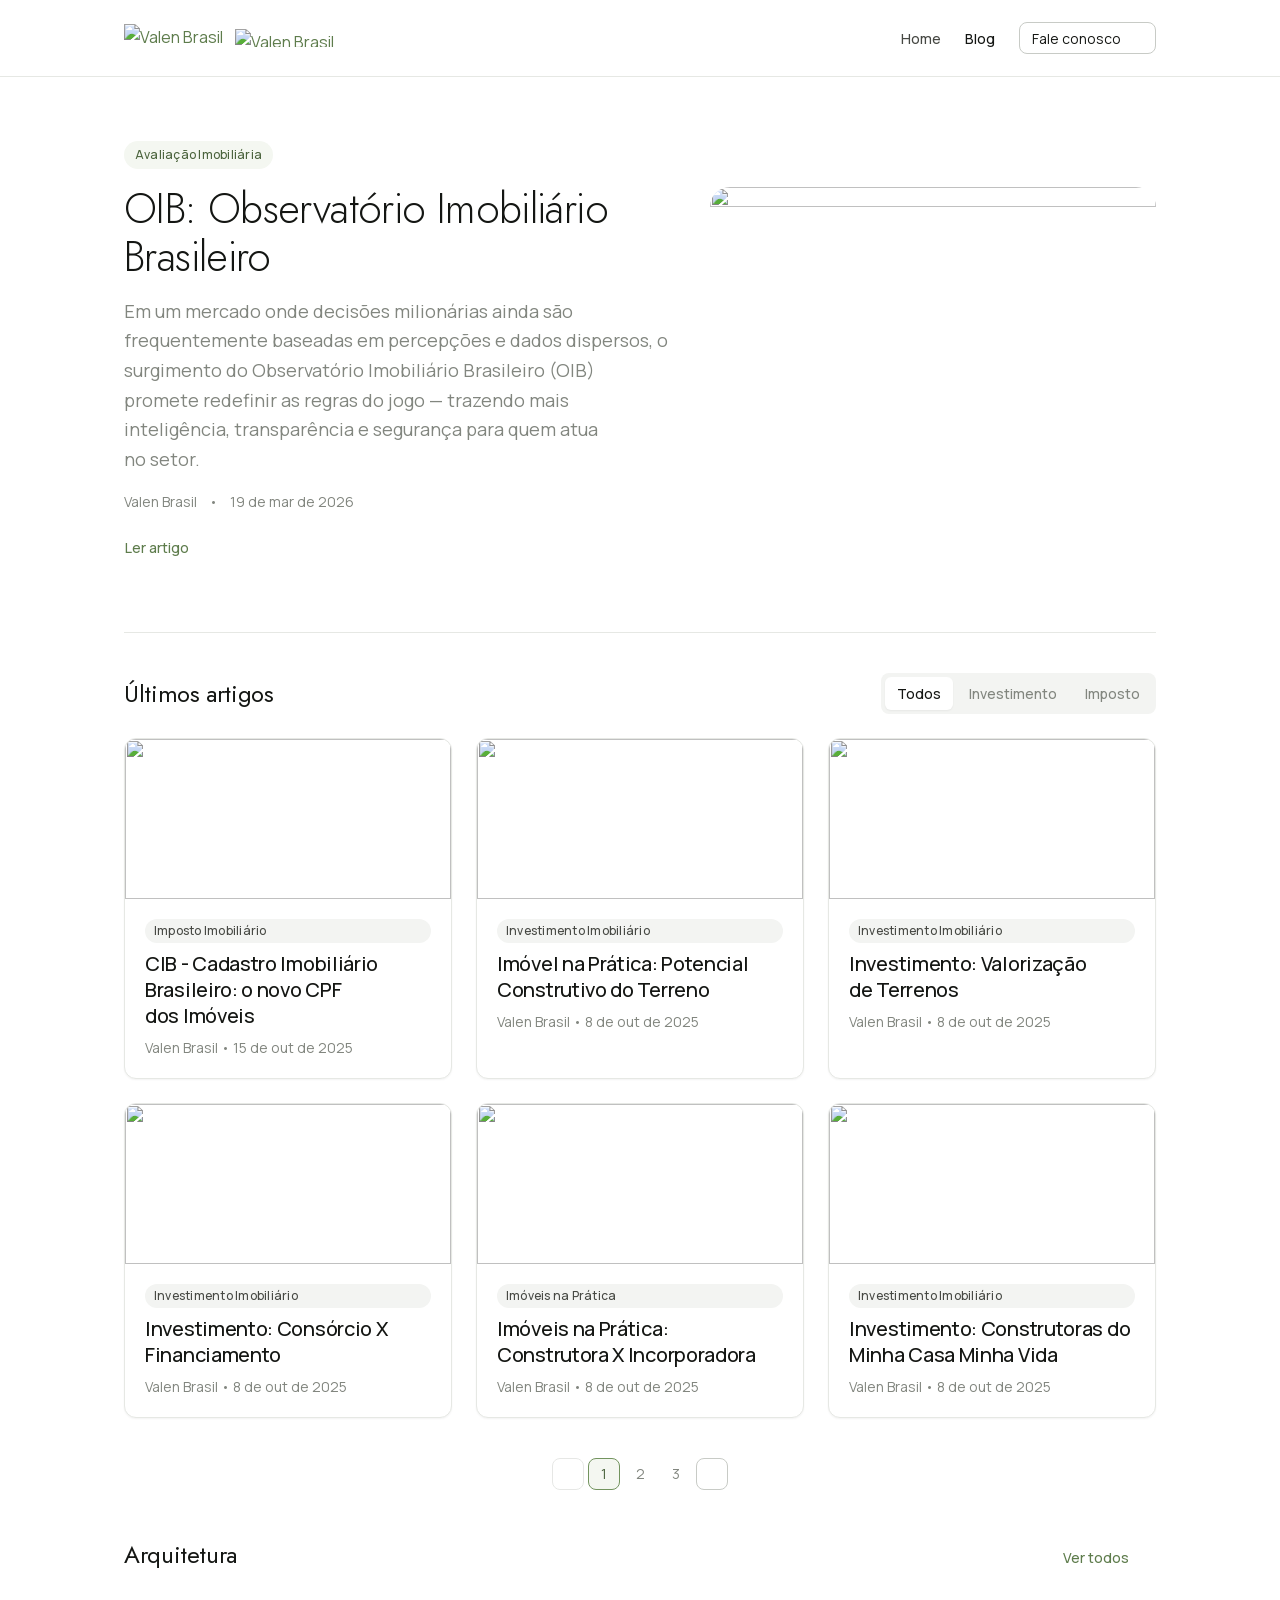
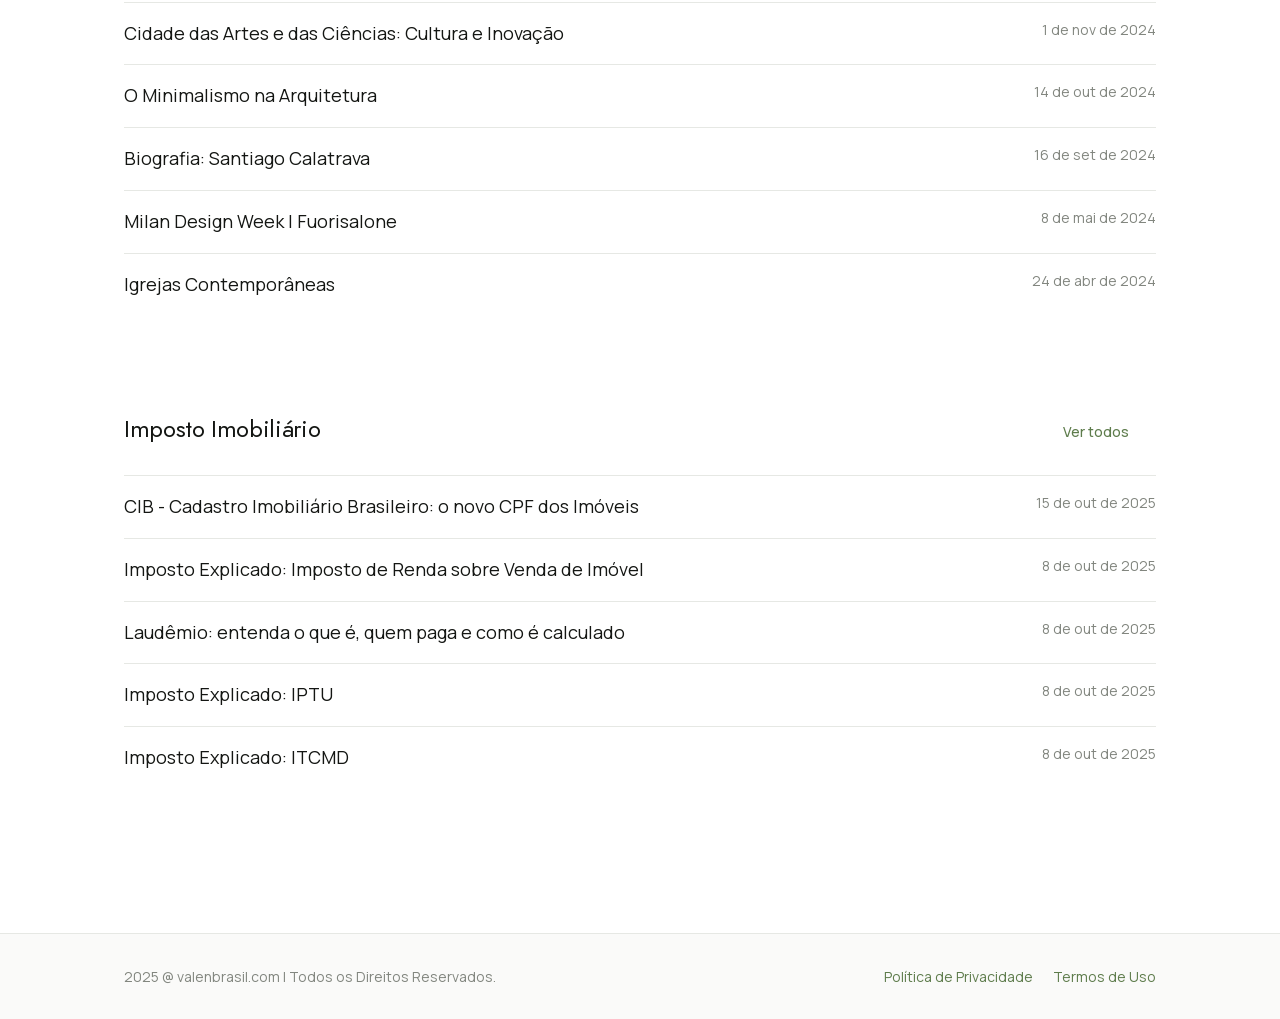
==== ui_kits/blog/index.html @ 7a5dd730 "Add Valen Brasil design system: tokens, components, UI kits, handoff docs Assembles the reverse-engi" ====
<!DOCTYPE html>
<html>
<head>
  <meta charset="utf-8">
  <title>Blog | Valen Brasil</title>
  <style>
    * { margin: 0; padding: 0; box-sizing: border-box; }
    body { background: #faf9f5; display: flex; align-items: center; justify-content: center; min-height: 100vh; font-family: -apple-system, BlinkMacSystemFont, sans-serif; }
    #__bundler_loading { position: fixed; bottom: 20px; right: 20px; font: 13px/1.4 -apple-system, BlinkMacSystemFont, sans-serif; color: #666; background: #fff; padding: 8px 14px; border-radius: 8px; box-shadow: 0 1px 4px rgba(0,0,0,0.12); z-index: 10000; }
    #__bundler_thumbnail { position: fixed; inset: 0; width: 100%; height: 100%; display: flex; align-items: center; justify-content: center; background: #faf9f5; z-index: 9999; }
    #__bundler_thumbnail svg { width: 100%; height: 100%; object-fit: contain; }
    #__bundler_placeholder { color: #999; font-size: 14px; }
  </style>
  <noscript>
    <style>#__bundler_loading { display: none; }</style>
    <div style="position:fixed;bottom:12px;left:12px;font:13px/1.4 -apple-system,BlinkMacSystemFont,sans-serif;color:#999;background:rgba(255,255,255,0.9);padding:6px 12px;border-radius:6px;box-shadow:0 1px 4px rgba(0,0,0,0.08);z-index:10000;">
      This page requires JavaScript to display.
    </div>
  </noscript>
</head>
<body>
  <div id="__bundler_placeholder">Loading Blog | Valen Brasil...</div>
  <div id="__bundler_loading">Unpacking...</div>

  <script>
    
document.addEventListener('DOMContentLoaded', async function() {
  const loading = document.getElementById('__bundler_loading');
  function setStatus(msg) { if (loading) loading.textContent = msg; }

  const FONT_MIME = /^(font[/]|application[/](x-)?font-|application[/]vnd\.ms-fontobject)/i;
  const MIME_TOKEN = /^[\w.+-]+[/][\w.+-]+$/;
  function toBase64(bytes) {
    let bin = '';
    for (let i = 0; i < bytes.length; i += 0x8000) {
      bin += String.fromCharCode.apply(null, bytes.subarray(i, i + 0x8000));
    }
    return btoa(bin);
  }

  // Error sink persists across replaceWith since it's on window, not the DOM.
  window.addEventListener('error', function(e) {
    // Failed resource loads (CSP-blocked links, scripts, images) fire plain
    // events at the element — warn only; real JS errors carry message/error.
    if (!e.message && !e.error && e.target && e.target !== window) {
      console.warn('[bundle] resource failed to load:',
        e.target.tagName, String(e.target.src || e.target.href || ''));
      return;
    }
    var p = document.body || document.documentElement;
    var d = document.getElementById('__bundler_err') || p.appendChild(document.createElement('div'));
    d.id = '__bundler_err';
    d.style.cssText = 'position:fixed;bottom:12px;left:12px;right:12px;font:12px/1.4 ui-monospace,monospace;background:#2a1215;color:#ff8a80;padding:10px 14px;border-radius:8px;border:1px solid #5c2b2e;z-index:99999;white-space:pre-wrap;max-height:40vh;overflow:auto';
    d.textContent = (d.textContent ? d.textContent + String.fromCharCode(10) : '') +
      '[bundle] ' + (e.message || e.type) +
      (e.filename ? ' (' + e.filename.slice(0, 60) + ':' + e.lineno + ')' : '');
  }, true);

  try {
    const manifestEl = document.querySelector('script[type="__bundler/manifest"]');
    const templateEl = document.querySelector('script[type="__bundler/template"]');
    if (!manifestEl || !templateEl) {
      setStatus('Error: missing bundle data');
      console.error('[bundler] Missing script tags — manifestEl:', !!manifestEl, 'templateEl:', !!templateEl);
      return;
    }

    const manifest = JSON.parse(manifestEl.textContent);
    let template = JSON.parse(templateEl.textContent);

    // Nested page bundles (iframe targets). Each ships ONCE, in the ROOT
    // document's manifest; frame srcs carry an about:blank#<uuid> marker
    // instead of a substitutable uuid. Every document mints the blobs for
    // its OWN frames — from local text at the root, or text obtained from
    // its DIRECT parent over the relay protocol below — so each frame
    // navigation stays same-origin with its initiator and a deduped page
    // loads at any depth on any host, including a file:// download's
    // opaque origins (where a blob minted by one document cannot be
    // navigated to by another).
    const pageOrderEl = document.querySelector('script[type="__bundler/page_order"]');
    const pageOrder = pageOrderEl ? JSON.parse(pageOrderEl.textContent) : [];
    const pageSet = new Set(pageOrder);
    const pageTexts = {};

    // ── Nested-page text protocol (parent-chain relay) ──
    // Page bundles ship once, in the ROOT document's manifest. Every
    // document mints the blobs for its OWN frames, obtaining page text
    // through a strict parent-chain relay: a document only ever SENDS to
    // its direct parent (which, for every document the publisher's own
    // runtime minted, is another publisher document) and only ACCEPTS
    // text from that direct parent; requests from below are honored only
    // for the document's own child frames, and the ROOT never sends
    // upward at all. That last rule is load-bearing: the artifact host's
    // frame-ancestors allows claude.ai (and friends) to frame an
    // artifact, so window.top can be a FOREIGN document — a top-addressed
    // protocol would hand page uuids to that ancestor and accept forged
    // "page text" from it, minting attacker HTML as an artifact-origin
    // blob document. The chain never touches the ancestor: requests stop
    // at the root, replies are origin-addressed per hop (never '*' when
    // an origin exists), and both directions are origin-gated (on https
    // a foreign sender's origin can never equal this document's; in
    // opaque contexts — file:// — everything serializes as 'null', where
    // an embedded EXTERNAL frame still fails the gate by carrying its
    // own real origin, and a sandboxed child of such a frame is excluded
    // by the own-child-frames check plus uuid unguessability). Shape is
    // deny-by-default: one request form, one reply form, no error
    // replies.
    // window.origin is the SERIALIZED SECURITY origin ('null' in opaque
    // contexts such as a sandboxed preview iframe) — location.origin is
    // computed from the URL and stays 'https://…' even when the document
    // is sandboxed, which would misgate every opaque chain.
    const OWN_TARGET = /^https?:[/][/]/.test(window.origin || '')
      ? window.origin
      : '*';
    function trustedOrigin(e) {
      if (e.origin === window.origin) return true; // https chains; opaque==opaque
      // file:// trees: Chrome serializes the file document's origin as
      // 'file://' while the blob: documents it mints serialize as 'null',
      // so the two legitimate shapes can never string-match — accept the
      // pair in both directions. https origins never serialize as either,
      // and sender identity (own child frame / direct parent) is checked
      // separately.
      return (
        (e.origin === 'null' &&
          (window.origin === 'file://' ||
            window.location.protocol === 'file:')) ||
        (/^file:/.test(e.origin) && window.origin === 'null')
      );
    }
    // Non-empty only in the root document (nested bundles ship an empty
    // island), so it doubles as the root marker: the root answers from
    // local text and treats a miss as authoritative — never relaying to
    // its (possibly foreign) parent.
    const isPageRoot = pageOrder.length > 0;
    const blobUrls = {};
    const resourceBlobs = {};
    const UUID_SHAPE = /^[0-9a-f]{8}-[0-9a-f]{4}-[0-9a-f]{4}-[0-9a-f]{4}-[0-9a-f]{12}$/;
    const pendingFrames = {}; // uuid -> [{el, frag}] awaiting text for own frames
    const pendingRelays = {}; // uuid -> [childWindow] awaiting text to pass down
    function mountPage(el, frag, text) {
      const pageBlob = new Blob([text], { type: 'text/html' });
      const u = URL.createObjectURL(pageBlob);
      resourceBlobs[u] = pageBlob;
      el.src = u + frag;
    }
    function deliverPage(uuid, text) {
      const frames = pendingFrames[uuid];
      delete pendingFrames[uuid];
      if (frames) for (const f of frames) mountPage(f.el, f.frag, text);
      const relays = pendingRelays[uuid];
      delete pendingRelays[uuid];
      if (relays) {
        for (const cw of relays) {
          try { cw.postMessage({ __bundler_page: uuid, __bundler_text: text }, OWN_TARGET); } catch (err) { /* gone */ }
        }
      }
    }
    function ownFrameWindows() {
      const out = [];
      for (const f of Array.from(document.querySelectorAll('iframe'))) {
        try { if (f.contentWindow) out.push(f.contentWindow); } catch (err) { /* detached */ }
      }
      return out;
    }
    window.addEventListener('message', function (e) {
      const d = e.data;
      if (!d || typeof d !== 'object' || !e.source) return;
      // Origin gate first; the structural checks below (own-child-frames
      // for requests, direct-parent + solicited-uuid for replies, the
      // root's never-relay rule) are what hold in fully opaque chains
      // where origin strings can't discriminate — a sandboxed root's
      // FOREIGN wrapper still fails all three even though both serialize
      // as real-vs-'null' rather than matching.
      if (!trustedOrigin(e)) return;
      if (typeof d.__bundler_need === 'string' && UUID_SHAPE.test(d.__bundler_need)) {
        // Requests are honored only for this document's own child frames.
        if (ownFrameWindows().indexOf(e.source) < 0) return;
        const uuid = d.__bundler_need;
        const text = pageTexts[uuid];
        if (typeof text === 'string') {
          try { e.source.postMessage({ __bundler_page: uuid, __bundler_text: text }, OWN_TARGET); } catch (err) { /* gone */ }
          return;
        }
        if (isPageRoot || window.parent === window) return; // authoritative miss
        const waiting = pendingRelays[uuid];
        if (waiting) {
          if (waiting.indexOf(e.source) < 0) waiting.push(e.source);
          return;
        }
        // Never-answered uuids would otherwise accumulate forever under a
        // request spray; past the cap (far above any real page count) new
        // relays are dropped rather than remembered.
        if (Object.keys(pendingRelays).length >= 128) return;
        pendingRelays[uuid] = [e.source];
        window.parent.postMessage({ __bundler_need: uuid }, OWN_TARGET);
      } else if (
        typeof d.__bundler_page === 'string' &&
        UUID_SHAPE.test(d.__bundler_page) &&
        typeof d.__bundler_text === 'string'
      ) {
        // The shape test is load-bearing beyond tidiness: the solicited
        // check below uses the in operator, which matches prototype keys
        // ('__proto__', 'constructor') — an unshaped key would reach
        // deliverPage and throw, painting the error banner.
        // Text is accepted only from the direct parent — the document
        // that minted this one.
        if (e.source !== window.parent || window.parent === window) return;
        if (!(d.__bundler_page in pendingFrames) && !(d.__bundler_page in pendingRelays)) return;
        deliverPage(d.__bundler_page, d.__bundler_text);
      }
    });

    const uuids = Object.keys(manifest);
    setStatus('Unpacking ' + uuids.length + ' assets...');

    await Promise.all(uuids.map(async (uuid) => {
      const entry = manifest[uuid];
      try {
        const binaryStr = atob(entry.data);
        const bytes = new Uint8Array(binaryStr.length);
        for (let i = 0; i < binaryStr.length; i++) bytes[i] = binaryStr.charCodeAt(i);

        let finalBytes = bytes;
        if (entry.compressed) {
          if (typeof DecompressionStream !== 'undefined') {
            const ds = new DecompressionStream('gzip');
            const writer = ds.writable.getWriter();
            const reader = ds.readable.getReader();
            writer.write(bytes);
            writer.close();
            const chunks = [];
            let totalLen = 0;
            while (true) {
              const { done, value } = await reader.read();
              if (done) break;
              chunks.push(value);
              totalLen += value.length;
            }
            finalBytes = new Uint8Array(totalLen);
            let offset = 0;
            for (const chunk of chunks) { finalBytes.set(chunk, offset); offset += chunk.length; }
          } else {
            console.warn('DecompressionStream not available, asset ' + uuid + ' may not render');
          }
        }

        if (pageSet.has(uuid)) {
          pageTexts[uuid] = new TextDecoder().decode(finalBytes);
          return;
        }
        if (FONT_MIME.test(entry.mime) && MIME_TOKEN.test(entry.mime)) {
          // Strict artifact hosts allow font-src data: but not blob:.
          blobUrls[uuid] = 'data:' + entry.mime + ';base64,' +
            (entry.compressed ? toBase64(finalBytes) : entry.data);
        } else {
          const blob = new Blob([finalBytes], { type: entry.mime });
          blobUrls[uuid] = URL.createObjectURL(blob);
          resourceBlobs[blobUrls[uuid]] = blob;
        }
      } catch (err) {
        console.error('Failed to decode asset ' + uuid + ':', err);
        const blob = new Blob([], { type: entry.mime });
        blobUrls[uuid] = URL.createObjectURL(blob);
        resourceBlobs[blobUrls[uuid]] = blob;
      }
    }));

    const extResEl = document.querySelector('script[type="__bundler/ext_resources"]');
    const extResources = extResEl ? JSON.parse(extResEl.textContent) : [];
    const resourceMap = {};
    for (const entry of extResources) {
      if (blobUrls[entry.uuid]) resourceMap[entry.id] = blobUrls[entry.uuid];
    }

    // Artifact-host CSP (connect-src 'self') refuses fetch() of blob: URLs —
    // consumers read these Blobs directly. Survives the swap like the error sink.
    window.__resourceBlobs = resourceBlobs;

    setStatus('Rendering...');
    // Page uuids have no blob here — they ride inside about:blank#<uuid>
    // frame markers the pass below resolves after the swap.
    for (const uuid of uuids) {
      if (pageSet.has(uuid)) continue;
      template = template.split(uuid).join(blobUrls[uuid]);
    }

    // Strip integrity + crossorigin — blob URLs from a file:// document inherit
    // a null origin, so crossorigin forces a CORS fetch that SRI then rejects.
    // The manifest bytes are ours; SRI protects against CDN compromise, not this.
    template = template.replace(/\s+integrity="[^"]*"/gi, '').replace(/\s+crossorigin="[^"]*"/gi, '');

    const resourceScript = '<script>window.__resources = ' +
      JSON.stringify(resourceMap).replace(/<\//g, '<\\/') +
      ';</' + 'script>';
    // Inject after <head> so the DOCTYPE stays first; prepending the script
    // would push the parser into quirks mode. DOMParser always emits a <head>
    // (synthesizing one if the source HTML omitted it) but may carry
    // attributes through, so match the full opening tag. slice() rather than
    // replace() keeps us clear of $-pattern substitution in resourceScript.
    const headOpen = template.match(/<head[^>]*>/i);
    if (headOpen) {
      const i = headOpen.index + headOpen[0].length;
      template = template.slice(0, i) + resourceScript + template.slice(i);
    }

    // Parse the template and swap the root element. Scripts inserted via
    // DOMParser/replaceWith are inert per spec — re-create each with
    // createElement so they execute, awaiting onload for src scripts to
    // preserve ordering (React before ReactDOM before Babel before text/babel).
    const doc = new DOMParser().parseFromString(template, 'text/html');
    document.documentElement.replaceWith(doc.documentElement);

    // Resolve page-frame markers: mint this document's own blob for each
    // framed page — from local text when this is the root, otherwise by
    // asking the direct parent over the relay protocol above. An
    // unanswered request leaves the frame on about:blank, the same
    // degraded state as a refused embed.
    {
      const MARKER = /^about:blank#([0-9a-f]{8}-[0-9a-f]{4}-[0-9a-f]{4}-[0-9a-f]{4}-[0-9a-f]{12})(#.*)?$/;
      const needed = [];
      for (const el of Array.from(document.querySelectorAll('iframe'))) {
        const m = MARKER.exec(el.getAttribute('src') || '');
        if (!m) continue;
        const text = pageTexts[m[1]];
        if (typeof text === 'string') {
          mountPage(el, m[2] || '', text);
        } else if (window.parent !== window && !isPageRoot) {
          const had = pendingFrames[m[1]];
          (pendingFrames[m[1]] = had || []).push({ el: el, frag: m[2] || '' });
          if (!had) needed.push(m[1]);
        }
      }
      for (const uuid of needed) {
        window.parent.postMessage({ __bundler_need: uuid }, OWN_TARGET);
      }
    }

    const dead = Array.from(document.scripts);
    for (const old of dead) {
      const s = document.createElement('script');
      for (const a of old.attributes) s.setAttribute(a.name, a.value);
      s.textContent = old.textContent;
      // text/babel scripts with a src: read and inline. transformScriptTags
      // does XHR against the src, but blob:null/ from a file:// origin is
      // silently dropped. Inlining makes it a plain inline babel script,
      // which transformScriptTags handles unconditionally.
      if ((s.type === 'text/babel' || s.type === 'text/jsx') && s.src) {
        const pre = resourceBlobs[s.src.split('#')[0]];
        s.textContent = pre ? await pre.text() : await (await fetch(s.src)).text();
        s.removeAttribute('src');
      }
      const p = s.src ? new Promise(function(r) { s.onload = s.onerror = r; }) : null;
      old.replaceWith(s);
      if (p) await p;
    }
    // Babel standalone auto-transforms type=text/babel on DOMContentLoaded,
    // which fired before we swapped the document. Trigger manually if present.
    if (window.Babel && typeof window.Babel.transformScriptTags === 'function') {
      window.Babel.transformScriptTags();
    }
  } catch (err) {
    setStatus('Error unpacking: ' + err.message);
    console.error('Bundle unpack error:', err);
  }
});

  </script>

  <script type="__bundler/manifest">
{"529ba300-f520-4f26-a82c-a3a40b94391f":{"mime":"text/javascript","compressed":true,"data":"H4sIAAAAAAAAE+y9eXvbRpYv/L8/RcW3Y5I2BcXO9CxSKxlFlrs18XYlOZm+bl+pSBRJRCDARoGS2Ym/+33OUisKlOw4PT3vO36e7ohAodZTp06d5Xd2Hz68Jx6Kfy+Lqaq0EqdKTlt40sAfWa6uVVmvlqpqs5/[base64]/gLfR5VlQqH4hvTV1D/n4k9lydVIyqNL3ASulFJpe5+JZ/DN8OuIrBO6+HUBv3WxwI/uOXX4RW5cwW4wIZLqI4ED9/GI32730YwoSMhTcBtpM/i8FaK6Hbppi2g/1794S4lg1RwQ+q0VD6QAwe/2v2dfaY3u/[base64]/er0/PB5/2cwx7KMv3p2evjH7c3NGjlPtXd2fnpydH7x4tXT4/6PaSkvlnWuOv09ffXs5Pnx6ZYeNzUsVpP48oeTp7d8eQ0rGn959Orl+fF/bhnstK5a9b4z1mevTn88PH16cXr8bMtE1c2NbPKLRs06c/Xm7DWwii0TtdYrYDK9Xz4/OdvSb/P5RVnoTu9fHL941f/pUi3r+Ivnh//nz/1flPJvm/iLV8+enR2dHh+/7P+sns30tFGqct++OPzzd8cXJ+fHp4fnr04vzv784rtXz93HRasa2daNKf7s8M1/JkoP/v3fTckBFLWcZa7aE37xrBou5Wai8PekVMRlhShmInyBfLFal8jPDJsNCnzh8WJTjRCNatdNhV/u46MP9/A/0G/3fVs34qBn2A8ehA29TRZ7B/0Ky6Wm5d3+PTu+ziiwFwH774wjKBwMKBooPt2Fc1uIh+J7pVZatI2cXtHZp8R03TSqgkNRr2Q7Xagmw7K7Pnc/okJPbRk4L7A5rhoq//eialVTydI+gJGJn6mGermqK1W1H/jtLv6XW9/D/kJ39+/a3wl0ZKDhdJgV83UjkaT0eroQUotFfSPKupoLWYn1Kpetogr1ol6XuaD9mItZ3cASFK2olMrhEOof/HfQ4BG2ZkffNrLSBbQcjSD++HDa/u+1Wiv7ZTDwMU3lrnjDJ1KjVk2dr6dKTNRCXhd1A8O/xDGr/A0OSF+CUFOquZxuQNJQGVGUxo4W1fw5vtoTM1lqRU3kRX4GNaxLRW+pKi7zUfNf31SGVKjsefwSRDb8wiy9uFnUZgXqm0rIauNeQlnZCtnwSnFV5UZMFBz4IAW0zXraqrx/jV5hu78pbdomn6rJes7tPmvkEtf2g+GF/PHx+7aRZ62cXpkiZmNaLqhVXGqo4U+z583O760RSxsewDuePkr3M+u2KA5cf8LWXft36wH1ASYL6BlLiWK5IpmI9mhRAW9WuZhsAopqFIj1QFT3tvV+rsxqU+1mSm/5Bgsf5rmq8vUyGK8bKiyc5koHAxzBYZ4DD1EwZtHWKzHDMd8s4FIBL2hkQOtEp9eyLGBP5fe4UmDx6ZkbeXNLzT466JlkO7nQp6cKdn2rSGZWbkLNDO7olZoWs2IaTf29e95A4ZU4uOMs7/ujgS+TfYcXwxGcgIOBI4fw5PKp1R1Qu2Lnc/4zG1VVcAKfTeuVOnx9AqsOfA4X9vj9SjUFTk0pjhoF83l8DUv5J1nlpRKHr0+yoJojOV0ovh7YqoIS5/Y4OG/kFKjBb/FlLa4q4HuT9VyPxWRtTp2VamZ1s5QVXEGVbotqHg6AePWfCqDecBD4Wot1pVv460Je10UOd+dnsizhFiRmSrbrBi/Az4qJami2dbuezTJxUrVAMnjmUFNED2JaN0os1XKiGryaLeG3krooNyIHYhGazhHoK9ZYaL1WGpp5evyDmKyLMtdZOAykstTMnOMBc7Mopgvq5FCPTAOKqVrc1M1VFnDgM7zwnTBn15bvp0WWvZ7n48433km/1/ei+xWePXvdR/bk8DoX9TzrPVDSL/ZvqakrdKQe+7tvshFTWZpruNKw+O2izjW8keI7OVGlWJXreVFl+AV9dlKJ16evnoohyFGVWMnplZwrLW6KdlGvWyGnU6WxUiIrcwrrEV/x24XawJkvSjVrQXCzD4pKt0rmuOKWV9/IphriXmnj49GxIxDqhkAkFyVuF9nM17BndVaqat4uxvAEqAXUD4dNIzdDLPmNeCy+pY92xGOxJ74ajcXFldqIA/F4n/76A76nH48e+UxQYK1vsdSOePzObxifvtu3ZS1PFGLVFFX7o2yqopoPBzC+wVjQCKmfo+hcvUf/s1OimqZuPm5Ontx9Up54s/IkmpYnbl6e8MQ84Z+9U/MkPTdP7jI5ONK7zI4/PUEVJSgoowqMrMiaqelCVnNUMIEyqqznxXQsNvVaLFGHeSOrFsgZVFHmO7pfoIBal+rHol3gkflUXWc3NzfZTxro+kaVZRYszlZB8iO4xL5XnxFe7igGDUfBuU5f4/15MAqJZylbOOAHX+qBWymmGPgPaGamsh2+xTrejQJ5RemyqNqdvNBwCuxU6j2o1ypFauMdwxR2tZypHVBJVfOdaa2aaSyyQEswv8+oQ9z0Uq48bWXRqqXfeRY7zrBaems7N8LT50g2arYu98TpS+/WkSu4IWpRV0QKq0bNivemN2FPsnWlF8WsHQ6Y0vbEQDzieaNGflTI/CropCyh/roatAL1qatGyRx5aCZXq3IzYg013n2mEsoULTcMvLpR8kqLk+N/2xOLtl3pvd3dedEu1pNsWi93Z6xi38XZ3aVzeffx1//8+CtXx12XpKp36CYK/d4p6/mchRP494wnHfR5bQ0XKup/BkfJkPfDW9x078Zmf4yjuRtFNxdY57zIYSLPWtkquqE+q5s31bJeV63K7XWNL1zxAfGyrlfD1XpSFtMTkIuqqRrj6aaal57U7e/DC3u7RAVQ+HHmvfQ3m726vqQ9G1Ty4IEY+g8y0K+UcoNlf/klKJxV2C0Qm+mcLqV2+wyauiGy+h7PorDdR+J+dl888gYY7Ok7TuVb18K77u7pyPJ06Nw/[base64]/QSfwVBz+hLAuEZdgn1JFRMeUqTo4WaXmlxs1AtqPzqBtcSuSEOUxetr90ptF1jq2VZyUYujZoF5vhDtLlQbVSYHzfKnrBwEXL1MBf/eVLXpZLVB3HerBUQOLc4ptuEqKGnN4VWXheausXrsX0yK5wiaJeVZi+onj1PLxB2tKOCtfc/IT6M78Vz96xupkq7lcjYosnarwp5uyiq6/pK5TDFFVB/ofmKCARoqpqqppVF1W5oS90olI8fPqzq9uFDoEkpnr56QbpISQyZPzU1/BnkF7mxc4s7FtcRGwbxBpql+nW9BLpXK7C4gSKhZdWf7Y9Z8YHmfbGQmgQnUOqsW3GpUdCADXgjiQPgHsnjjuGc3BRliWVoNsQlTZLdFESll5ZFYHkqa+q5tH36sShL/gCty+7N04IVp5dxLz6WSmmaaCUbRdfTDsl/awjpA44d7+JHOAlCzlrVhBuHiKS7cb4lceiDx2MEnBZWGytLuII7qmUWRd03OoykCpQoX1XIIpBcrTK4ZwuM7UhS56noP3wHM1f9YNS7Z07VqpS4a8rSDBAJLBOH5Y3caBSXkG7rxicyUFCskRKpuE/3vE4taHjCs0FqUSzhu0mpuoSpGkWnl5ivZSOrVvHCB3UgLcJGXi5VDg4M5cas5VjwFUE85HswLFTYAyIEXkMcGF27cbcyn4FZqMscFIvrTj9/E9Il49kHpNBStQpnWbxU79tofv970jqTGY5qK7H7w/902m+85rYQ/5kCPxih1xOt2oj6kU3imaHeF7rV9lpwAXeUoprTChXaVGaGz5+yvR3qX6oGr7cgMbRqvgnENHktixK1gG2NR4CpjwWjAlQ7qKUryPC2BprOxPmrp6/2QKNaayWCLoHYZS865hLzUOTrhiheYYf+vmS9kk1byNKjan7Cp1lbw47GfuUkCf5dqP7lb0DqZ8wit5G5Px2fTuWGGQ/8+5w1mLF0fiBe4Rpk9Nu+VstVu6FX7k5HbfIHs0apv6mhV3C0H4vE36GzEAryC1WuQHMNwjDMG04+kT1S5cy/qfjisZ0mK30MgfY1Xl/B9WTMC9mYSUF+jmXg4gj/3XfP+SO8tOFfqAs4CZpH6YmIQDRqpscoBcO5wrMmRV7MZooMqzRJJfQgu+cagg/FgT+RTutQwPIWf1N8oZnJddmaUaBMhY5xSpairhQ4ZejYRGc0XZ6FzrZsKjqwVf7yS/KGYdXNdmo9vUGhQ0ustaXa1d3GH2PpwMoD9CmX+khpwJm1P5ck8LnlgNt7aHX6vkQOHW3WldCbarpo6qpe63Iz5g6yBh7aVWANW6OyaqIE+x6Itp7jdTATOKFTWZnjBS479YoUXFSbZYt0ceEZUu/VdN2aW49hd9BL00lUDEyp7Xv2zgFnce4PnFwJPSZpT7rcr21sLw0TxfcQYe45q7oA9lxRhdCX2RrNZUM4D4MZGmXipFOPVRSsV3hmWppz29tqulHBCt0JOcoIDmmwuODCapzRiXJ7nuqbNfWSNtxDe/qjTsSOHpbMGyCSVKOmqrhWr5E9wVafqFndBL4w0TVrjLcmJEH0zgx6DK8MS7O3NtDtTJQhH+BY7FUJnfVWKzyGf3GH523nce0NsuWNxP+Ml0x1l1Pc+Bm40/wjznJt6NI/x31dQqxpgAMlzesslftOCOlT2HeDYzexYLa+SPsdd8sEjsTRa/SfcGd8u2jqG1z8Y9Ty2aN9mGXZaE+08ooUG3wW1TOenGvZFGSObmujfwJlFGnYnIoWBUhiatvryZww0TlvskjCYbflPmEmkk/Co+Uz6Wo+WVPD3fh8Wppfr6PxtYy/Uj/zSdqZhx+5PZncWDMJJ8WdNmjPDvXUFcEmjbdliiA9TQrTpEeFHT1ISIhP1apRoPfOQcTX5mCAv62zOt4AQdeOkm4xNQ4b8EsRk9dFNeWpB1ESqZjc2eFWx00ArSxB1hw0Cld3XrNf/bK+preivoYwC2LlVB/4GTaVmFhRG3xIWAV/o5yKfa7aFkM0YBtI2OjoZjnQLAI5Jz4n6qPlx84ADvrAciVPQ/t2YH8Mxp4JYCmvlNBweMPmATUxnMogME6bAuUSjUTHF1TRqL+ulUZpl40AAZmSch7qWjUoCoE/DASNlGB+ywbvxlYf7OsT3oYX/jHYdCjigs5rDGYBBgmWPyvv0BjEUCtFfbmzYe/rJ1//8ygbvCNGuX/Pm0pYC0NSRV2xbTKgaBIzyXRRVLPaHQN88aJaXrNhZJjYLWPhV+JMR3PV7iW97MxFcjj4UuOZAtvWLTw6kpSyqMR/yGt5hmsXEnkmvtQD6u/br97xH4/fOWuLcFp6G3bjOxjwf0f7waRZH4lZhXfxoorI0Q0BLWvBu2wh9aubyk4U1THyR923IFx2HLX2lh6/u9XFwa7J0/VyuYGJDq9Z+NitlzhI8byADx3V1bWqClVNA+9dEKLM/VEvZFnWN0L9dS3Lot2IKRiLcA710Ru7ub1uvl436r//[base64]//[base64]/WzzD9oUdSUZZH7Mx2DvSRXom22XiiAjg/0LDMp/yVk2K6XgjQ+Slo6cRQJTzgnDNJvyjR267zkjyZ4U2U3MbXK4HKx8lGzGqQBwoKuXJbAi+x6BQ4xqIDuM3KdqBNfQu5WqkK5HqoVq/BxUflvl6g4RhhWlrnTDyUoBAG4WAsrtTGBlHBFVu2bVNM1qAEODo7s449Y08kGAvVTrMRcjK8YFOtbVPgRcvUho6IYLtCt0/zPe18n6OOw3HfoCYV2EHGNZkKgc8taw0+9ssl71DtaUhJt4fMz1UHeoRLovhLa/ayc+gzY5423q2X8Xa9zMR34Jhdbcz8YssgLUlTHXGmV7NLNLO7jfa6KZZ4NLy7NPpp/[base64]/iyQ43QS9wBoJWjLhRMukU1H7NcD6OYwCqTHxierXM0caJTp6lVfIc9jqnXbYYx1NQoo1ubKFABURV4JF+Ket2u1q2pzxh2b8jTDY+EIRHk2B1Fr+HQfooqP9rTbPwgnYmzX/E64H5ZGE0a1gk9hNJ7yEmEbBvDPopqtW55YojXQBOWG1a8l6VWemx843BAPBLaEW4InmGAwC/cJp4q3daNHxJ5g5MFn7nJNAwzXslf5WXtnROOp+3HsQZIC9+rzbYjwr8i9519/ulErqSDc9omZLyBGIqCFLIVnAh107IQIr7UGepHSDVJy7Jc6xZNH7i78sQWMv9Zmw0E8wqum5F45KsQzLHZexQTfYJIOmxrNDmzzVzTlmqbeg1q7EVdtxTBukQ70OiWQ3iu2h8bWGRUqQzrdauac7xnFVVl/rzBEoF5njynnZfxgbCf+t7HXuS597Tj3hh84d13UEHCXeVmbLdiJ2f3wspgLH0Z6cWviAIPxLf+2MC9eQgOw0HJR+L+6L7Y8wvuG9kNQpZBUgPbHcn8RP+NghAFwKvYhdhG3033WVMvKTYuXocj0i/gOuCtNrx0tYkxD/ibge3Ry7pV5qCE3Wj6YcKlDDOcq0o1yLMh1oA0r3BM9XZ3OPKipDo9j76AZQjGYGxK4iC2AO3uij/hkVLX7VigqqUCrWXdiJ9gqxUVBrnS8EOq6eAr+OyArwP4GWCu4IWgWkOQ4SDBEk7JeJkTH1DvV+SSwOdmsWWYI/YON07ScPSXG+dMzmcn48vMOJQXFarW5uT2Z2yB40nbis+QoozW3widiUo2QEwsXX3wtb4pUPD3F1jgqZQCktmLmdzgmUGRsQzQ+9aDrul++Zpwa5Lf+RAyiS8Nfkzq2xi+pvv5GWLXvADommQFPqZL4msD6LL1W4vq0l/Bc0B04Uq2LWUHkcRfsux3v6MP/G3gdcgHxnFdMWEoRhvqqCLoasTHjNsBbJDsqK40iNID7+ALV9BB+cQNGxSfO7dsPsgugj68NmhA6T7E4D57yXb8E5OUkjiv5LE0FoNnhP5zSuA/qXYsDE88TjxF+ahL7WsPfoD+wfq7j77o8Neg77agP38f7vVMZh9Tz2jjw/nzAgCD0kO0uEH+EMNewYABQChQzEary8svN2Utc3EQls8u+EX3C3BF6xaHp8H0xcqQu80CVDPkpkejsHGrF3kfL0Li4HJrkFyPW7S2M1mWIBSu54vUMZJC52HVmWc9co6SziYdlnBQJMdnx6c/HD+Frfr6zCq3r9RmDzU+Y2525v+8uAAkuOgJQuDRM2OYxpBSgJKQJTT8vdqwyepsgXc5792pmoXvOOLpcFKvWX4+VTPteXamC1jHv1AmXkj9A8gcoNYnxJ/UfSOcIxuGCOH64Ic9GwQ3Dxgd26ntfM9V69XwVJHpuG6iaqCcR7PQNtf04AHXaVwaeVZCwksp7zzDZIJiqH2wSCFDCcya6an6Xm0+daqu1OZzTBVW8182VXCJvGWq6MX3agOj4Nb/iF0y9snEDcnEYyLhHhqHTgrNTJm7fw7G/kX/fgrH3V/ON5WZfywyf6n3xOWV2lxaj37UWWTivNmwdwdDMhg/nUZpMOeiuFxU4tLO1iXj2dCkQtwma35BN+ZVhG64cM5hFXQhh2sXe6xPF0WZO5UGxdLzhQcUWtAR1OM6ayxWRN0eGmMS3uF+0lndzHfLorra5enZwXUaDcKV6qUTnrPk8kVUGIRfpp0hmEaQzp3nA/o9JFswDiMWsmxSOoZr/BFSFHqqZr+eQk/V7KMpNOLqvRQalbuNQhs1+x8K/UgKPVWzT6dQOLRupdBTNfsECoV6Tmb2AD+SVVW336nDdVujGwmo7racQ3xP8o43/+ILZ0QHUCczjrwPHpjvSKDZWpp87V+CHgNOheDD+KiLI/t7hc7+1tgHItxZaZHnbdDcu3CT8bZx4vj9L/V9vPPJomLatiYtfMm6jzPSm5JHjvODsQ7sjQI/v5y8UtnpfSl/[base64]/VWbdgRGQy7h/op5cGDWGmBWqzIWcA5G220CSsVlXeTFDz2ZgznOCh6CRMuxayjf44Qe8oHYeIu/rPL1Sm/[base64]/L07riRQTeO3pVgk0QrQFX8dQ3srMgBQWi2IZ4pO/uDKzLbcC+BWT52jX3HRnU/vBdpaqJwrWsSkFRQN9S8h/9vakJdw5UTb1HZ0DhhAke+xzFErvVTNa2bPLKJNkqvAO4dDNkzw/xtUJzyuAAoLWqC3LP7s+O/x+4WjMkJizUryc/JAT1hpGBxrXDjrCiEgS2ixhVRvSeCEODGT2GkcOi4LYi7j2JUcUA3i9r6LWbR6nJ8F+/C3Pil/ajk1Qu5EjXFMxsUPOM/hie1q4l8RyDEEEzcXuIFoarroqkrwnbjD8y8XVC/UcXCxn90mmcvhmoe0LhmZzryCSVcSnDphChv8qeFj12f2sRMV3W1o9BZA30ThsQJjavUmN0OSNp2NRXVtFznCiIQm40/ImgUQhdb9tsfMR8k3EzCZoVjyatqXtVwFBZtZs7stKgcztEYLwoE5DrwvdpDydiDVsZ5tiPtvLppitZJ0+45Xkcc/rJwsGR4vgCTZbYI5ADQmrjsbsfebVhjMUBJ9zOPJXrBg4GGwrGc39SGCDULMpSp46b2zkE+LZ1viMn8oDzaQIfzJEly5KJqyNZ/o8QC3DALPmB5QMTo7zxnOPd/n1nDpty8+SheQRS8f0GIwuOZhums2d9eKm3nZB0al+mGKDFSLskRWNQTSM3hyB6u8+JaVc5K/DBwD/bF8LyeanqwI1dFtmiX5f8iKvHOniicIBCM+Ag2mke80jeq8o9bmBM0s9DZo1UDtx/0ccWthd7wU4vbbD5xCml6RnCgzlrAvuWdZ7h7Ow9pJweI1QgPTajynVBMVtTGmu/QuXMmDryriXczieNt7npLT91REh3y9Mt+h/xWe/yFnII2aMv+SXOMfkiuaAeDjmc41AAc+Apf8S1litgLC5ma7Gq4t/zktkqwGBPSkv3FPRkKyInEVfREgu1BpEQCgRkAxhsZsgRuGGpJxB009ebrEag+vghtQXFEki0bKhiwZ2/Ny3d2Otyj3jsrgmfyVjNizZLc/8B9FwIBOfbdRJUDPgzeFkCCn6kGoPXqyjnbAteo1A34apRlTeFg/tQZaHhU0nDLzxG/NgFpK3bEE3+TReUPDsRjNxXYSmbKwCzwn+xmIRTAyyXq+cavxfYLgzFMyEf0iWPtNuKsEAfiq31RiD9Ew9oXRYil62p/W4Q4uoV4JByOrt0mITH1HiTxIeHa2cYP0rNG8S2ORk6Vrstrhz1CN/PQV8JEr2dc6LV/XbIBjfaNNcV7z/Z7N1a6Tmq8Q//+5r9tq/gV32HDdF2igNX98gtw8VgHGXry9bseiW9vdzYavKkwVH0g9tiYH0wBMOJgoB9nF0vycKg3GpX4SGvG3ax9vuBxy028V1trbuddh9eyrtRhlTNkGBx5dZkfG/mwUjffu7mDVavUjdMQBF1z32XUS/p4LLwX2Gfv9wX1P3hitAreM9YweI98AdC4HNiedYCTjkrk1VtFOg514l/SaJ4BbgEOP4BR+RQhD1reIuPBazOBVirvk/KA5KxSxcsS5T9L7OwY7+I+K978tgn5AlQJht9ap2MZ6mIJBQHU3GA7Ujmi3ZoeIFZvGD7YEU1fNcUcIAv43IPTclqvipRcylGZP38Yi0jyv7uMS7KW+dzKWU6sVY42KaULiFmEh831I9wAwROZtD/2ZeZaYnlN+bRNNZLUlajTXwOMaajYk5PAXVrZzBWjVNngFaccNEIHOK7ynGqvqXoiJ+QUSu4IrDekVEte0ADc1022o64kr8KNSUuI02A0oHZQY+g/GCRhYiEA5Fo1Deb0cPXWnMBIBXv781wVYKpBIQpKL9DZl+yPPHMK6JVsPP1a6nZh3piO9vLUjiDyj3B36BXZeS0UwWuYlzpAn0/KGh7TyYwc4//ukWdELM30ftOZx3+Ma4OjxT7ZiVOWukF+0S9ZiX4x0S/08QKYldx/vqWi/kuP7wn4Pxeg/34XoNvvKP3ypAoktjtZeDrS1Q+qKWZkWrFQBs6yGRg2P0p2KjRqqH3pyeElGXMmaxxuAVG/pGKXvf3yUJRCCa0gfm6FXIpl70bJgAGS4RciyDJ+bLyk3SPrE4+fdA1Zgf/s2fHrQ8yvCcw/Gxjn1bM33wVv9gaBMvNYT+WKJF8IJcLDQ9cM7gUeBCYEBy1tOP8FYUfdS9iQ0bjMoonCmi1KnJl5UxDNalQEPkrBpdBr/26GRkN8eqrm6r04ELtvD/be7c73o9fN87q+Wq88y+LgYLAnBgdfDYzWebCHD54MaAfENeR06ooD7B2bqoZe42MfQwh8qzshKkFX3mIZ3psfwovJ4HdwWAftdvYQAQyfg42HskQaFBBy3kIDNTqeSM7dALwXcr2Ihbx2xmln/Wc/iDgzgu/K8ULiwRykeYO4ZA5XABnmOFyNv+w+gsXoruKb8LMhxT6Em0S9b+1E9zczFoPfPdgddLnMHzF4DP1DkIpbBlgGcGcyGqNm0l5F2AFOAgZVj1eFKXpo/6KwWrTOsAcSIEqjL48jY1sFmds/gGCt3osT/H+DNk2oI7PgcwukwCPv2TzekvkBb8yCYHrtVQxb9rALntaEmwd8BeVLmCOKRy44/YQD3ZuURZWXm8CfQlWAL+YOazL+EsL1pKynV2JVY5IfMFGRT9XxGWG5BdouSB3v3Up9fmie+wzRu551JX/KZVgW06I19B1m7UwL0l6do86ZGezhIUrT3fIo/gDgjGkavV6aJQp/nNuT1p49LbVq7wVnLb61CB7Dr/854V+4lKuTqq1DOWJMe31s2MZrTM40xqvuWf1MNl0ITQ9RxPgcWgEn1ETiilhBdWC0afScz85BMP+HLl+BnAB6Hoh4KwhGpvhFjUtmrlWeKJJMR03QiUcG59CyoI4gZ7Uc3jUw/tZLIRMKwumIQQ4XMv6Xe9FjDtb0w4e2tEj/MF1VHI9kKN6vyfTIDC8ZFCfCiCZfINjrK5SMX7xj7+2W6ESDhp+GIvAFnUuxEG3SjUOk2pEpwRUM6ZuRwTJDsEQUGRGBBt6NGbcaLwlwnEmGVUT4AgqGJodOPgsdhRpXFawVzeq6RaUKUS2tq/A2hZgD2sOef//FVxTnYPcZbQpQQjs561HEji+481+NxJ77Mswoy6hW3tR04k94qx+5XgwGkSLb9rDDJOFft4L06WxqwejE3UFSzRBwJa/XMWMyjY3FYODLTNNkkMvUa8tLoWdvXj7lJIZIMxkI5H0TGof9saPUZTG7JLxYPIPIWYcwWTR6/XLQG5ybBoJdzlRclYGVEMdnzwFfu1mDr4+u0WcI9KbW/5dj6ICGwensJour8qCY4C9wDaobzukFEsyVZkdJikMWea00nMYo90nvQHRT5M0JnqiQqu0L3rGYmc2+gTM4Kj2KmVHvARt/eKfoQhFzh64BIqA2A3gwqRmHnF8TrBHAxV+pjeZtvmFfmzGF8UtfuUKa02vVaHVYllapYVBn8xrv6gZbCLGEqUh3g9FhLB6J4WdfwF+3dOLbO3bIKgGNm7JG8YY1PJLZZTh7vxp+xZ/DmCWhBNYZDrInsYfZOh9Z9pzWiyJbylZrvQh4Qp/k97gjlWD17p5YcVC359yynrSNUkeImovaHNCO4S//XJnV6yo3EqGFZKdvPQW7qZ+J6ZYjxztXxKPg1u+JTeaQsXYjt5W36aFYmZZWRHlH/NvCUxqa7iN8ZzCS+HTkw7Hwli2YyUcHCRG4V/7ltjzxN/LyCoVAHHJLCFnPKop0ObG/3UwFhzWLz/[base64]/Uwbg+G+Jb1tFTfO2C/Ax+XF8WMn4Hw2Y8IHrgeZj/VRTUENHQ8tj7AsRU2M0JUJ84Oy4GcS8V6F4LxQNTVslQkQ3uHypiUtGazcahovLVS3iM+tXiguawMw71m9zlpHhtUH3HoG8Z4zgq641+GloYgkcHHKPbxp6llKVdeNQFK2lKuTAZmuxtI4RUlqYHTTckpJ6koleSZS2ZaePjBjdhybJgjo/JTceSOYfzDh9CBdvQB7zmETChXLhCwo2A0yDWMEYP99AYV6/+MTYNxnLk7Jo9c3aCjODZZzzhqWDtUXV+hZMbl6ZPgtUvJ43mUeMqW6MJlLm2hncyJMBy4fCDevnNS0tSKR/ioR7tFn9KlMbo4otgW9wHeWxMvAaozRWB7lkVGqndqpusPRIkP0nqBW3YB1fCbbAUcyq8kWUNLRjd9nhxkMiMcNt+hnMD5K1jXHiKLg++rR4/2STcNtx7jgFVtMAQytWhVl0+RyKYIZHM9X/wX8ywIvzDsJsG3ZnVzLKcL2Ob/aHzL9azDrPjdUYJnha8SLMcUSFCEa3Ec1WNI5O6k5FWWQar0DSegsSbyUT+lkeLlQ6cTHebwrATTGaZ6N7NsQjTvSGOom6DKbCd8251cwQcN59Br1A5JzuHm/JUk2tZWQRrv85gbR4a625YjzaC92/MHhOmiMyGY2VNOiYVZ6IpGG9kMrWxpwQe1PNfOwYCUwybBm0kaC8ZQWxXFW5rKPstkQiPRZjcX+xD/nnSGhXbTJTXAz+mkVRcyUd5jay26UgJ1wIVQGuDPsU1fyTFgtgGOxPZTA5pgeDnR6AUpJCAls9dbW0zXJd55ADQe7Had4yDiNzZJcsB0/HWydcWHj38HpCOIlhtVdrBgl36JS8vAzPpRdVH1ERVDPdijDh3jlTdSEydUIp00cKSlsxdqTkfMoJwoo6O5y61i4BfLnDvK6JYQoULrH0V5MTMasrfXDxEkPXkHnAGwau4cdI3qchIkphSXU1nCWrfqiLKhfVe0+tJU5VArUAGBw0LvTWL0ZNJda/WtJ9AZ+EUzc3H0tQ/e6MU/H8IdDIJVZYMqMchYyZgdy3XZFqsSjy6zk0zuVYq8Bc+wed0Uf/Pib9G0bYsB5101xRKR1oGwgDHgU40TJRsybXvr6KqiGH72sr2pk/2AHJqAfb3HC/0So6jBNREbtVyeanwmJ4DXPrSNj/b5O4DrDz7i54en535xL4z6zDz0OkORze1CFW5JOKEmbEUF27ZVhEth46IveFA/[base64]/82MBH5CvZ+a0l53t3701MXCvKrMx5E7gO+E4KicziY6HVdN/R6EA8rDW4f+8IYKWYKb1Y2rDz4AyFRKqSjbYlJAoi/[base64]/pATx1o2/WaI63ft7co1B1SZPB9oFAfez90uAwXffOa4EgXycrvJZqJTqOPIINoOEFFdx6T/1HfuIJCMLjelm4d4JPPNsInnzTEJ3ca45N4kE9uH2Vw3v6KMXr13HmE3je94/PKwOj6mkmNzYkAn4FJpY/SO7Gq3lP4UxmW+ePvxLC85j6JYZnvb10wL57219BiJxlIp6EOKSZzi/QSRFLW6bPDnvFBfOm1cSkwE2o4PSinVLVQsxmcw7hm9//s4D21QrSnvGD3j9qoR0yK+3Zh6wzjsQdf6kF2P45X3kq4feJcbMmNfYPivxhS51aRZVlQuigvys0kvoIxs5uNS6AoQhQcmxYhntMDEVJfFNUes9FTvrEE3q79xZ6kvGJDagwCP95UAPxeyLL4mwKz8s5j46v/mtM8s06eENwwwgzKPXbPfiIVxgEHS1kSBpz6E1t5Y8HlPT0KPwLQKNmuNZpKgx5FkVFkh7dfOfuLKdEuVIUOcQdYeMjwSRAtVrB2kmPE3rfkqBfDiy2L+YJTsglVIMSdW/aBtmSBYjj4eCJsLsA93ij2Ly08TQBm0QXutw4mGqPZQLMACI/Um7ZYAoaakYltzIWkjH+uSkpgZZzSaFLqBlPSsV4Pw3MZldaVMd11w3R1qgqTEc6K95zgiStvYMXXNgmZdDfy6QaywVgkKDPxGfwx9IJbMP/oqyCuadvqG6r75RfxEcRhFvAO6yycddHQciLhgnnrGrfEny5mjZX+gBPuD76qG8/Vf7BJsZs5OSn0NpgUepQuZicFR5qYjdAx6qPGRsnjwEsddt4AYlC6+wzRNCt+fyMLQrXkG7QhWb9KUljCmkIy3paxq03Ge1b/o1sF7Fb7JaIKWH7ZmTp+5c0br2iiiJ0z072k+0XfdBkiDfmmT5Mp/slFQ0IMP+qPPWbpELj9HkTSsEKbmAcMBdP95ptKLospGDRQ8qubdjhCQyW7exkcXFaD53viS/2X6i/Vn+t1g6mUjdBR1vUVZqTaE3+pBH4MWJwQJQEsrFiS8g+goyhT93SKEVyUGUw2hikuYWVzBROvqikiAbpBDTABrngR5HGBIQ6HI3HwjRnGfRjGINv1yg1GI+g2uuEYMTbswhq1luVGTBrE6zP6a0p3XDftt4NxsGTbEIQi7PnhgHWBAyDWoJL/WbXtq3b/7pNuTJlecYM5kIwVImkiKbZ00xdif+HADtD3bLIgT2P5I5pSWHVMmnm0ghhVPi+lVWQTn9gLeapV5lLhPZQVqGtOsQp9Oqfgrz4Nsc2NZCvkPu+ZztsX0PpeLB6aJgNhmJj8qqnzNU4OZwi9QZJCJ3y+gvDNI0SM7YJOeNy6qVcwIh1dBm5TPZqZ8FWPfhvhLbGbB8C/8d3tDpkagbjl8lipm6c9uBnCv9CDRRLpjQB6Ttru9R12JOLkiEu/J5fwgu/wUIOHQUx7ORPHJD2TL8OGNq9LyOrKk7uh5vtTPnag9cZSzdk/[base64]/OhisulWtaXRAl2oV0uBkjA4MYAZZFaR+QnjV/hQ68QvvedpUM/d/[base64]/k4IfY7n5CvOtWOPmsHU64oAJboEV33ZSbj0nTf7RsJfBCRmfjx1dPn/M4Xn7JowY8357JxDdoUDdXFQL1RQticE8Woplx+se+DxKyC4QqoCMAjM8B5dyg8QPrjfAB/CszMIvv1tzzHtVTMmHS1Z1tVnWa+2RY1t7HaPY+qgHJn6eroXcgx3dglMF5e2mu089L6a0Lc3gyCUJMxPoqHOY6CTujZcGXK/nc0x0IA1eDd1Aw1oEx896zNygqSIA68E34ucsy8JD0miLryBRPQTz4Yr57pKcGsibWpNqQSNOHppU0MX0Sm4y/[base64]/iBOCpIn6K723vbRpv1/xzNZfTzZ/IRy3x7atnz86OTo+PX0bfnU3rlTp8fSLcoyM5XViUUvfY6a3NKLet2b1+evDAgfBhN6G0+Swle1q9hkWF3iagbisU+NBtK+h7YG0rF5+vUNYwJsjhyIyZcsEALpPJG8OaK2G3nodzx3pwlCbclQwQYquNeFbiTrBnJvmgV5sbBwLl6rDIToCdzc5eXMFkDb7epMsBZs/mJ8pHCVzTq6VoF4bv905/zG7MpM0VJLhfl+ok74fP7BBTOtTR+hpG+EpwETDpMyANkErddr7oY2SJCwDUuOe7tXchkxN3FhT0fDXsYOz2QM91gJMsJsZ8dyHPkv7YW6QwwRXPy575oz9BBL7+H4HwfwTCfwSBEHf2kPPO/ddIgS4LAciAcZ6CWALs5DH4vPKfHRdbSMEhB1Rcqhn6porcPo7grV15h3HdYZT+151z2rLIk4ri8BdgVSJz1J/q+oqSw2FEhouCLDAHloFbmtT5hmxbXmCqZaaUYA6tC+RlARSOnBWDwLiOWQ3JBSlVqtR1pff+UmGhx5kA7ygSFxGAZ1lohO6EwgAOhLujnvGt2+Crm6gEMdQclWBDO0Zc9RO/6okiVDjj3nG6LhVWi5PAX3zd7UwArTytVxvXFQMxiB4nqxXX0RfShnlfC1qEHViEHcR9RMt6sTIeVBDGgbk8J+s5jtVmqwX0+FItu+ACaNbyslZj7AYeD5yMGgkAkS/xN8A/r1tcYFaSrBboQfijRZn0nMsBMAslEjLIAe+BbNtUp+OJ4JGuqekF4GlKI4EgVKGuMTpOM5ilV75EFVII0ejoeT9OjrHWNjArClntbKPEjktkasQwLpmDghOXGhkfsE/Odw3Lw4vGsT2Zt/OOrEcZu+/1CkzkKSJLE29wIOJvvTjZXOVrgLgE9XowxaWaF22xpChVfK7Bo8iBamHuyFxUNe5Zl9VurW1Cy6JyWFNgbfY4KKnjbCc9/7sD2990qmhZliyGRsuTOcfK2GYxxsOTRgeDGAduryyb3ZowOnZ7xU2VIpOU16uncfbH7VzpP33czl2/B6vn13V8i9DtdkGWqC61pc7Ar2nIBm788XG7qrfxRMWp9k9Vvp6qZtjQfyE0Hr84bOb092fqzu3tpHs3M0MIAhV+dWeialNtH6OwMyRT2xicOPRnaj5Vc6oHJ5UGM35d/XZd2dpEqk/P5aZet79dh/rrTx5IBk3VQDh91r701Z7qyQuQvn+D+ejWm6SU5QqvINfqT7LKSzXEtAW/Bb3c3lCqf6j9w6025GA6ysLdquZZFSsg7t7Fnk5ub813ZAp76VR4/TeEj5suv8b0vFBSEK+zn6nlVM1Jysk/11ihpuQJt6mmx5xR+wx8vYZ6PdHTppioMWgoziq50ou6pR8YL2wefa6j8Ff0wKHv7Io/IcoEqguwdkRWrkuVlfXc8wUs6/kcJJN8jdFHIO3v8M0Zsi1SXYj9vyko7XpkMDUXO5uznHJA44D8vCJUUyn/VpQbVljeoBA7hfxGxie+rOduPcAGb9OCCSXnELKb3TP+eXSXlHBp4Hc8UvIjbhc1ovHweoDKKX+qVpiNxkZdAIDw83ru/zypZrX/G8Jk/N/Hxt/aPPhjU69XnQdHdVnKlSb37eDNcZWHwRymd8/rOdA3rqD3LLu4wPvhU/fIC82Ja3lez/UwpSaN5gB8DwKf74cRKGAMBVjVO87fZsfQDYIJ0T+eS0pYZEhtP3gNc+u9L3iqXQFEtnAFbnjuXQGcfa9E5P1uJ9krMjfrExWxKxSXDZYu+ui46hSH9cTYEb7Mz4t2sZ5k03q5O5NTNanrK7rg7xZar5XeffxvX/3bv4VImDads3d32O5nFnsd+e84a7dHQ/7bMN27uypE3poUucWowzxgvIsvl2v83rsQ9nl08mehzxSsOjuk+N0q63niKVBA4jEue+I5Lkjfc7uufQWOK/PKzYp3mXJbhAOhPm6HWF+XYCc+etRzxjeKrYGpDR1UsbMThHr85hv98xPsfzVJIu15KSvZRyFUAfOuYjbnK35H4w55f0RlwBR7ayP6/4jagIP21sbb5iOqQ37bWx9vt4+oD5no9vq8bfqxFdtPt7eA+/xj6z6uwlp/UxbR3cd/CHcxK5bCMjOFOjHYJH9TTc0KpHNWokrQnoGKjEww4jVqxsQMYJIlWFT0WiUgaX0PlaTF4XePjTHibCEblZ/[base64]/FcnTBImjwqNj8qefVCrlxyJPsgTjZuXuwBOrLBYeo0Q/7kcfVDd3vqkCPBh0XUOKsQk5eg7jzEN4xYhusH4vHoKwYLlTyXbDKTYiavjGFlDGE2rIQHl9tiXtUNJxlDghZfzCpycsW57DjrmKX/0DXs49qhyNqZCHDhGM4iBH0qf5tDB5bq9W4AS0VTl+aWa9bfeYGY+1BRr/XrBqChQAU8vQJvJOgs7qZsFb+JxYETwgowvs/O1Zi60lOL8IbW7Y7Pp4LJ7BbotcH+7rG1whImHPEZTytQVOLp8Q+h0cbaH1HDz0bD6LZ9zzIwoCk2Pmkr9tzWnQjoILgyBhTkMzljiWcCRX7nG7c6m4A/OrO7wNmXDE4V8SIQIS3sJ1dSN2Ho7zPYJge9jiF93LcTerZVMNwMoRlwHm/r1kV8xNEeentsj2O1kvqFYzcZvF34Q1P/DZBpG1HV1Y4RfRMphQNnEkjn59lXyXhbVwjOPwW0w1yFcOa3TVHgsDCKslUxpz1VszKVGJWfZ8mld/oZfhnAsTFv4Ehx0BxJAuezznTVhrQ+YYV0BoEJ1mXwcy2gn4JPFtEhLbpdxiUfi7fvwjnpObaF7fiBeB9O4r1tjcAp8fbdGMm4a1D8eWuXkSYROf0zdnHGCTZCgu/PJuFa+JWCT7JzXtdm1TCWPU1NWgJU76jDkZxngMvaZXYMhICBgGPAZHLMnQtUtw5M81Q3ELXpIPuy1jNB70hIC/yfI06HnWFNpY+RTGepzWDPTXGeUegUKi8dB4TmM7/is6uCIubAqYRqM4k9CZ3YoJl472B16WF7U4e8lDrwvKgwqM4fXaZXZdEOQaKLMq1wt8xHppe3fOXqxw9d0u/HUe2uym5BW5JTuWjxDYQowVLBXxg65TXyVr9DucWv7+30XYo1EaYsoMTCHajF6fVEXUaX1Xidifzgzi2QuHOxnXB4VF0T7CzUB15TN+oahDtfiGZHwLDO6RowAWYiX2PTS/m+WK6X/F1ZLIsWkHAqxy/H2OOl3IC0QB+HNSrZlIVxp0clPHjXI6guE44B5DZUCV4jdTVXjWAID3BXCitll6qGfBNNp7mpTJwhvCaf9bPC+F/ZSaGpLaqwUq8LIDaTH1/flhBiCsquFPeALFn7IiaRfaF3dsbwVYcMXiKMlnI9pT0LE+vtUOu4RSYLJ8kw1rWrL9qC6D1ltpwHKs6NJYbmuNHdydmE8f/wr2NvDHiTwyhcvL8YgWupNMKZQnwjRVv88EKT11Ynt+HJjJFdyN0MsVvIlTtoZRwPCBUNwNXqKkVFZATCD2GmKJCjUW27EfO6BgeeHNyZkATZg9VyzUbdwI7F1cARyo645M+sOMlUJiYKMj7AOitQSzAOh1kVWDJDuHTpoj0Wgju4vU/7rzIOjAWlAmIIeMl4wm2d8H8cG3kvLaPh2uNyP4Z73pT+7ILM5XXnkQAS3+88hI3C3A5YDgH4oKuiLpZFibl8ISOyygsEnybuZM+qftHKmw2GO+rbMm6zwDou2TYHSUACb1w3A1PQcsH4P34b2F798K8gIwJd3a/UzX2jnQD+wDoNXCWlM/FcAQGS7xgIB8h6r/BPpMlCNd2BcxJdc61mHUjYYZssfQAEC8oGyJUDfw9sDt3AOdvwRi1KOVHAO+7/wXpbf3M/PVIMU1YmGSXkZd+xeUzue67KPZ/D2T3FwRaVHTquHR476OUI6JusV09UguqCKvCKfvCApyZjcV4PB95IBokUpfTPTih/bmfQ/3oswuZGXbLvoFPSv3Sj3k1nti1TYPgvpUnRikR96n2yXyF2on0GS3HqWCsyNjiVABchPe3MiC8CHUx/Kx/6xKftqJ6cGjtVb+RUCCcoCkROKRVp/[base64]//NCt1Famm1huG6g/vBtVGew5V1341BXP2Qr6m7P1sVWLP5Jqg0byRjFg4HHKLn3Ux4hQZlJjFiEI6S0DY2arhtdXFPeLfSoA9ig/r7euqGy9K5KD8CGKvsDiA3GBObmA+Q5XuGXcohzQfnsIgEMytltq6LtFoenEWpSV4uI8/wcYJ0+0zx/7FxDLy1AcWq+/YoD7WEKbDp18BB/s2ZqMKurHHshi3LdoOLq5w/7vhUb3W5ZAsG+3mLF7pQPXfi0MuJMucFgZAlmDpPCiiP+Uqbq6JVZb5wcAHel19kFPoh0bKSWvNsimIqI5m21wWKIb+m/WEhQThtvefrmDUQFNKejOEUcAfvWj4X0MVUFvYicEtw9e6GmVxYiDLf32UpN9ZiDscairKeSYA4t2VNC5Z7FCS2NRt0MoaR48UJPJKNbxiD8IsBGBHT3A2HTxeIlelJU+XAh9aubytidHLexad5N319yoLEdSwyItJDBQP3vomsWRpyDUIxEjn6/X+E9FLpBm/+aiRaT0G5YmjUowCD8Qnjf2OEO3FD240gFJovSt1pivCDjxCGWPUrMWIr0Mkb3Am6/IZOBcMBZixpMQODES+5EYc4mJUHhv14hNnFZipLMq0srgm/jhoHpwA9eBA+Y6lo2BQ4MtBmQ4w/CzuYLgAIAVUGfQsuCz0ltEwGiHgmBoBFfQL1HEzUlkRQTMgqyQq6rCvIOeFzdt/7ivtuCc2a7dNcE3+CNtIO0sQNBfjqqiSnHmOSHw2DzoNcJg1yBUoUSaO+h25HZbxjgiyR2CY8D6n4kBpe0Ekh++wwf6KMxmFECPBwZeKyKCgEMd1pCMFzJ6ZWcq3GIRmeb3DKZ0InMOUrVM8gganDgjTWJvq8BtoOCiC8ts8lMFy99I2/0/jKLk2igC1fGl0QMuibS+6GoS5y4QVyecfObZuu93e3zngEPDUf0n3a4omOXmPJMDM6Oj06Pzy+evrp4+er84vXh2dnF+Z9Ozi5enV78+dWbix9Pnj+/+O744tnJ6fHTQdpeqToGS9dZ1W+xxGOSC0Kovv0B0y2rKSwuUmdHuXS3U3k/MYHDwZd6j8Uidg2zWUK/1BS1fvmlDqkXbW7wCZ5GqiFydmgmQNQssVzCrF5SagFxib2/ZNKF96hN/tJAzGGoudwQEwRUvhqz3GJkB+DMVQ7GhFHou73AqCc4YjC37KvZ2M4e/E33B/yrUvY/hPMBCn6sQi/kirBuGDvRb3kEIInbmYNPVCHt8Q7ldY0XZPsqRkLKFtqJySUgpswYR4oqIT92KGt3V7yCOJdlXRWt8WSYUWlRA+qPBwMCVgVVEWQQMrWybhnvIK4U9ebYpfBQ6HbpbdTxd8l0Lb9mB0BLKhdfaoad+TJcwqj9X71q8V99ot7Win/3+P8jwvbHy9QfKToHQN0vCq1Xqix/JIeys0V9U3nemFvL+Y6d4UrNVftUTUtJeDO45w4B0yxfL63vFCyLrw1+hXPCauAw0wKflXPl9GnAPp419RIxn3qryVg95FFCjA7kPFr/Uh0B3/TFWIolw1N9wG6uLDVs04Z6l1J/Rs6QCMDnP5wQIg5/WuhJnysm+nYWpWIwGiqcmSfWfrL7f7OHb//yl7/svtsdi4E7mPGeXFTqJaLruQrcsyhq1ZuajU1AIAnx2fYDpD8U/lzNj8QgC9WPnzQ/z+oGUVfN3gqw1729bXBhHfRx50ViMrlLW5bHryW74K2chPcx4/Kyp2NUG0U4NmqAab+uFGY2LotpAUGTALUPymDOCYGHtA6yqVMUxkOTDvVKbTSmxwXICJQ/OBBTAn6OFms8ba6UWnHeX7+uiWpvlKqowvUqly3DlXCmbssU/yT192rzRive8KxHiZaM95zdlThzMIVDMLIQd/R16wVFAW5lD/tO2/kFlA8Jn+pl0mfpwbUVQlV+67/Z837EJhnvTWUUPKYPrsHgFk4DuR9yjbZe7ZTqWpWGfzBiB2b3g9wlXu8fifvfZPe3sRETI9lHUDaJuVFGkD24stSFpEbBLoT/zhfth+y2xp8zKk9FtJehdR//5DjbOVw+QBbUi6aorgSi+lA9jaobwFjKM3FYlo7M8BYN3SFXNzAmb+gSz9oGEHPRyoziZM76hIfGpH3/Sm3umxxxnTGwEEeJNxRthimYrnLQZErjHE01opuWAa/SeGyBlEYTQUX+3dyJ+SdCWYuf/XT3H+xsGUhNHKIHJX6lNln4/cMPPv3x9wPNDwckXPmbz+4sM0nHvJDfK4vANxbdnYVbxckamKgEAD+DJ5mbee8dUEgHLpvoL+BwvXXFvv3TPo7A5/ddGIbHAZK86G1vI++2DuJjKzODo1Tqa3b9U2aMLM2xH2Y9m3FEB1zmEKyWoxO02xeQ7A27srtrqRtDQBgkEGvn+xrDouG3xmWqUXpVV4Q2atJiYzo82B+cY45J0a0IVPCKBV1rKPYOTu+oZAE48eSLgzDkoUda290VfwRPmxACkTy6OL034FIhEAdDlWL/zJ0n6Ox9CPO4wWzyxs0KJwP1QMBOewXCsPMkBQLHNQw3ipa568XCHgx8TzqGGDHqE3rll4W20TzGOacq/[base64]/i0j7GzjINd/CJp8U1wOviw0IcwzVi5p8Ww1oYC0TBEIf6AlbP/9b4oHj2Kr8k0EQdY7m3xLooYCUF4h1i4Y4boHmhYLhh1IhKBBuUw2KK2orFZh3ymTI93IE0SnRiS9GMBcAbocPN77j3uOfMSfcROBUIrEmxbN88qOgVP7G8qHAicvOD+N71KfwhnRYcrU1pT/CooCMkhEPL4uN019r+EcwoxpCECqYCUPEKDcxQ4hfrghmhhKWXr+0TiWrge4q0L5grcv4o4T5E/BeLAGxnFo/AUhOV1q1aBXold2b4YwhuvlgwMHMPRKMvrKpnTOSIZ+DwjoKGu+SRFp+6DHmIVgRLrNoWWx1L/iFlmpMWFHdv22am21RwqR9ioNnaOspIgg0TUpjHVZ31AOUjKcaA7CLbbOJUzr/ao2Iz10lOlkf9DRNcONtvHtneg1ankAonAG5/jeWrfMANdYk9t9XkK807h3HVydXXzDyUB8Xth73uw5SktAnrE4E0F9fcaMFiVwdvwQaPR8b+yr/D6gxr/3MWOQkbhonRb9laM/dEnzcSta0JB+Yn0ZTgI3wzL4dEWn6ptivlcITYVpiZz2RUb7Vxx7qIejMLcIo8B2zunr2VUCIwEHYwJaFs4ITBJC9lrL/+QT9Nga9iqRk1OfI++1d5Hfs3cBZN3ccfZsx8ZYFMr3X8JrAi0OWB2fe1Sy/[base64]/UJvKzuO0WZccZyC8RxjoMiuzIgPpbFiS0XRLRmHm7ZDNw+NQtH94xL6/U5hL1c5dmBJe0fHBDvFKbsB8fcQekf1E4QDJ/m10ryBPXzQTzaXMWzZhs26aYrFslLhs1u2XegpySHzXkcFc5NzPcx/zNj0W7MBXVFfs/86Fh1sBXe+MAOONHX8oSE7J1gwpeL+IT5XQPYD3zwlh9LTD2kPLRG72QXk+nChQnNnwTtaGQnYE2P04xqn85z5Wne7edju4ypMuziqRIuNsuy/UlDYIH/t7HGfHTE37VUb4/OhADhOLn0ZB3BOLbvMf0fZs4zoqdhxD1CBNWY8YN092iQk3DJs408B49zkz+P8JOR/7MybV9Hb43Tdpak+hsvc24FTE5ZwU8CUwgbvDuba9IZoreYm5J9B6dNFDu7hfh/U658kAamA8nISYZjUQnRU/4OWqHUt9bkgmEqz7J9vj5sU0A1tvYfTTLDLcKP6w+DIQQIB+x+839/XCygSaTaSGZJqX4j7P/[base64]/GGKJFrq6xdvBGtfUMT/E0ghbwwKJm2YMW0oTM1qWNaYevpRa6rqtgxgttqpsBE6coeW/yGMEB3D1lk428VIKJky8QOp+Q0GnprF/yjBW99pO3xbvxlkRhtyU09I/klKgd3lUjPtKv1Uk5NXhU+MFiKudwLT0EfICnatUoSEOSH+GGfCYByCnAfItkKC6RkKE6IhNU6yrcIoKRgz35q3qzGleSsY7K0035TmJf3GFg/vrebR5IV2w/AuoL+TEXHY4IuMHUE+Q68dKccLr2dK4TCL/[base64]/9Awjupi1b1ZeVWOqoJvKYKXUFZYzjfE0eO3QjcpliIRXb796162qXgU1YehRXE1HbHEwg57cRrgxB35TJmzSPs+gPd/5A9+BvI9fu4a4EoyK1K3ZODBFT+ubiicJXo0t1EGUdBTq6/ogpiY5tWQF95FNUvT4G38qnKfaifkG/7sjHotvvvnGYWG5gmZyvM/eBZcvzuPJjjKGoL6JIL5J3uUqEVWkmSNE041cCRTIUfNoP+i0yWbe/bBEYd5RUf/aQ+Pzqui9vnQ6p5cAl9Rk4vi9HwMWmxKEVcjEq+Wt9/b1suTGlNvddhS6V86emxJclJeru+B/[base64]/llJ7deX7NzDTk6/csua0cmxmHi4yUecwFiDioT6hxwar2yVaKW+EgXfDun+MZuJAyEz+OCEGevE/QqOfyz8BR94+GNPyAy0HWKSFfm+lziHLvhgk6Es9PpbPuRPlgyW9bop6qZoQax/bCSAN1o135X1FPKGeu+fmPcvwWGr9N58bd48r2+8x/9kHp/[base64]/ojj+9ZMdKK43ulVLzdmTXkDa1VV9M3wyFl9/BY0+phdfTR5v/WfDA5by/Rl6Y3/9+LuiPUHJ5fFX//L1v/zT43998jWp3ApAlINY6MLsnHJjvj958eL46cnh+fHF69OTV6cn53++OD95cfzqzbk4EDuPsYLja1W17HBr6jLfvzk7Pr347vmro+9PXv4xVceT39skTy9fnb44fJ4q9PuvvrKlnr/6MVXk8VdQhrggJKrq9OTk6fPkIDozRJMi9RU5a6A/GdqKpVgWJJqbOmE7/++1WgPtvH1neghNN95j8gCYNnitwRtsDs764OeIRuWcYN0KQvwoTPZEgd76md/WSX5E3yFLQ2QA6WCvtLkesTIU9G5AWrm5LZk0W+yICmP0kMa9N4ahPcfwiIOIK+770fkQEUOSFu991APWzdWY/NoUEIdo1A44m+GmNgMqDGspqvmPdXMVX9YK/adatyZforn75eliQMT1uu2WwiNLrlD9gntYNAohrqcKQ28YbPDw9YlGr1c04kmxqsvNDIMRrlXTFDnlSFvazmNVZ8q063iv9p7FeQ+8d3vBtGNtR6WSTae+afA0rjF4m6jzTLX2OAz66J6i3dzaaLib7jVXijR8jFou8MLNftLikfhJ5/XSLedJtVq3r1WVByaPSl4Xc3QmjFt68MC9zJh44dOO0ShVKovaCz/69i7fsB4yUXBk59I/zGV+DQQM093o4dSdHL50hOFF6IiJHASdOEKDQ65KuWGNIWSqJkwMCgj/K3ANJzshJ8FjVV0NHVsZhTccKtU15KNeGt5lJtdo0hzIR0CDDrhTGCGg4jppES76Qdsd8Zga0a1s6CD9w4FIzE7Q1qzAOCTMZQkWBhMQDyzJm4Qt7QvBzVqx8oCfqPergqyn7mzGikBNY1n2mEr3B+oi4COwZeSvuOi4kiumnl5x+p7XveTipeXtBSY/5c2cIq9bOB2W6afRIFIvzVpD0qF+m+kaJT1F+nl0GOMOoVdKt37h4axc6wUw/v4lsMqo8+0bwXTZK5vqbdAPM9HBtI+95jyC3hHhTJrqbouBt0MEQRq+tQQ19sVHRAj0lnjLmWfXME0MgXf9j04kABNxy8cERjy1FN7KLKlSKofteIS734P4uQvJCWYa/qRGWHjdk74vx0wod6TEEZ4DHzII7bOh5jfwIYjQhViiByHleQ1a061r46shDEAKopgEdaKixROr0uQXil+FdeV0D4aRq3p8gfTaGPcQJa6IK5YVGvdKZ9UCZiV84Bo/U2dvmgn0hOYZKSo0CVOw+QouLRFz/NjJ7oOsTUuu3puYgpKUtW+pu18CTW3nOw7Cu5+GS925MW7j1t3hRgw5FAJSxMfIKX22k1HI732aCY9Q8U0wEPCZ/yKeAoQDx2A6tK+c18AOhqNRR9/tkhBjXxfSeDWAREAwNjdqcE0IWAsGgs+VzMP0boGjY+AO5YSdYBuYx6lQg0A+6sHeTVQVkWAvEfrfrlKEaC31oJ4y3N9dBbasTChqecehyQlSVGssfeTNijmB0w2OOuPp5VTB4WvmMtnoFiS0nplN1ZNQCW/hwdBotGdidoyypbej3Bs/Lsj+edt+TbDJdAu2zlt2uIigx28WCjW8BqFC5nlBcQXInDy3mO2HkTFl21O443VyV8HrDmLXZxW67MwZ6+A2hr0GKKlJqS6adQXWdbMxh8EuHAtUUvwJ+2TPdQPNGxSNIIo7quY9/21K1xwUCNUqwStP2xw899XNLq6GmSH/Zu9X93q1XZ3ji2ofL42JbYfvdrnNOC15s28lx76j/yMO+C30gGGIqVWn8Xe7bagh1Yu/B1FQmqlFMQPv8hsElauwoO3tR632HYgGkD2rDSUGBA9JTlIUtWoC6BuUAwTnKjKYCwivkvX2rJ+gRHjC//+LOG8aubK3ZHMiBgQqt0gZibYMq0xYNzxNrgS1FQIQRdxybLO3gV7Ltxx5p8XHr0v/rHWHZ8k0vMvxwMwc9To98dHRWbZPuzbw5aTrkmJX0Fy77SpG543p8FjU6HOr++8M6eshQ901vtTnyWBca8f4Z553T2mUP0ExKQ5MqQx/p8RlLniA0QOAHoaV09PIxcUd54GgKh4Jrt0sTYySl/4uvh8GX239xmMhrAiJOPsnnfPCalUOtpjK+njurQeCX/12S9rWJtJCg9fzlGlsa40J8cSvMGWj21pf+tDrnEmuhR5b4W2nR3R7OvBo5pGjC1O6UjcsmNt7cr4XGuIePRrbcdCe3nO7m98ElLUX/hzHtLvn/[base64]/3bKs9YiK3/uV83C3WbjLHGwRW+eqfQb3ePMt2ImtpMmTlVBw9E0Ebh/bD/jGM7NyXIMNE0WTocVyhoC+qQS1IpeTzaRoG9ls0L2O0ycSvhUisiHC1USCKwb5p2LAdpBs1MYctT0awP5ZOUrImPHE9InJ1gO+0C8ohAoU0Kfrqkq4t1trj7+EkYcHdJ/5wMlT58Nj1cMg3xd1zthauBW19YugsGTAUEAt1A3eFwjEBK5/[base64]/0h7GB03tOy8YphLhQGmgDwWZBJ+c4nQRkP9KAXGBi7BOEHvY09rg8h7OyHjJoCCcswd+lbn2KwIS662Ch7Vib0eH2dS/QLgiArNS+LOcIshj2D4Pt7AbM27C7crLzCr8EFy/DbyJBbN1NCDj+VrRrOQkzj2UqbjKjw5zfi8ZPfBzP9Bn20IFdrXaq3AzSxDd5h+Pu1zJX4DrKJouByfPa8IJgOSsUefDAchP0QrbxCOFMKFYBAr6q1wZpfYYWPn/x+zAkO6maKKGFI9QAcpsWimC/Mej1+8nvsfkF7DRAb6qZVuYsv68GuozF71754T6Ab46ys62YIbnpiF9pJhzsib9eUKYbqgY721BvvtRg2nU5DOL3egKTxlI1ISUdPFJKT/DN9Wb7llg4D+T5AdeaUrQ3LOZTFC8J0l0oiWOOivkF7vGWnTPpuZuI9YN38b7kts7twaK/[base64]/am8LBCHoT3QHJjM3sEiWdeUNpqAMRFN3lMCFNAVJhlAvfMbd0X4/qmx3rnszou4emZNLeixwb5bgIN12UuTo4dYIIxKYqZuoHzXoOmEE7Zm8WGYCfBcTbwDjUfmzreVCj08ZwdLWRVgbqzcKjnxiFY2q6smhqjf1EmB25jfesAWwB8yzkZub3US/H01QurrIb5ttLrmGR/QkJXLQLxmboYkWBZvIfPTPOPf/9oDD4U0wWyV9npPEwVOrpmI1OTgQGeF+1iPcmm9XJ3JqdqUtdXBA28W2i9Vnr3yVf/8vt/jubouzWArOsap6VZV5pVEg33grUWWi1lBUBjNwoBGuyUQE5ylL6ZyDQC/[base64]/vCnMDFeli2GF8rjhft3J/pVUY7RZfXPhRRD3CvnBgRob1/pOjMh3iDUx3aNhdNvB4atb7noKdlUuCQWfsygt7dUkvurH05iaausbFEu0pjPYQHd2E9pOrrMT2zAM+sX1JtQSvijvHDm8qxrERXo/9+OyPgyAcec3FTp9x4HYffi/Li5evzk9vrh4uMvQEbNGqb+pIQ3h4gJThV9cUFQAadxtM13jUNdeFH2StPkkLUHRh5GdJLKbxB3zzT6BESgq6FtzfNNOVCwyC+/1vom+A8lxL/wZlYjtpXv9r6IvQzXhXt+L6Cvfwr6Xfhx90aPG27u1RDxSp+7Z6+p+4gn3qHsv/Tiejlh9vLflXfRtqKbe63vRnZiO1ndv+2uqAcQzRxP1DXIhL8OTH/IqPkSthnqQvUg/ExW2fGAv8eweQbf4OaejxNKY95IYgZ9T42mhV3BNVc1ez/Nx5xvM8LDXfdQt+R1UcVRXs2K+1/dibA7lU7XDkHV+GCDEtA31CEX4Ny+eiskabEDaE/hBlgYEYsyx29T5ekpX8FxBjIuqphsKewRpBmqYl/UEkfAoFBJgijAple3ImbuwW2FSkikWFWALWc2VGKpsnpH+riydDe2oztWZrPJJ/V7pUdjNxo7QAPjaZETR8PbNd0f/cWaeCU7wKDSurHj5+oVJREvN2NNgz/1pr2Te0ncoI/OX5nDamqjP1OP9W+vpZNo2NSWymncANlAFBOFU6BA61NMacE4T/iVwBXMFo8565JW1ttD+Nvr0ytn87aGO7GMbwwqMRHL7B9kFkWH+rJjAfYjE7zMVh6H4Checnn5/rjsNNZxIq9cJtS7xbHum7s70RAPp5mUIXqMHgqfw66smg0jzAB4L+pWo6hvxOIL1MOBdT1VrgCYRokaQ2w9cjDgtnQE1j8iQIZFRvUSX93xNyOdCryeQopMwB1eIiAbb/KYBFErC+LIgaA73GmDNTL7dV3ANvik0JC+qjHpyCSEo87VsZNUqTjdWzxh5EVh/lOE5iIC5dSox3jZQT4XaI19m9QHnootlB7UK7ZdgRj5ZrkpPRWW3t1cksIVS6FP0eUdhHaoaUccuc5se2EzPssZjgxP3tDUe0bIBuxpptZCbNh4eEWhVwkzzHMuaI8Gg3cikIM75e1b92AhrVxtC41B5i5s6HPATWHG0IzSyyusl5BDRZTFVw6/G4l+8BUG/[base64]/OYv5oNsG2nHfBe66aP2bo/IxxI11ZaAXWQVkD5/xjbF8UZoyGxhm3OPxbVanV6nJSL0nvXPGeob0br9nUhhUSPGjlth1JvqilI0wffiCzLRqSFhqTXzDdfE7NFaG0JyLl6jSli76rWpFqKGepaVcVQFgyzS3CtEZP1OWX3V8CC76pHo3/9+jKnskmXfhKovVyuWY+1b/P6iciWeHKgsgAxD4SMp2qFCGUWwITp7mV9CEt2OG2T8KuwkjH9e0bSSzltL3GQ2gIlK92C/5vZhpLznObQgczI0Sswr1atDu127jynilE80sa3AzNax87eh9H4gvGaqQsePnoUeAGmZGSTo7AXqMDz68OEO+jj4fUZDH8me4qHqMC40ibPTsD8YHfweeVcieC8Iq25D/xtLwfu0No+CkaFCajcTOCJRsmyqOYM2Zq+NmRFVM636hJUdo9JER0PyNkF1h3ud8qhO8NaT/Cimr8hGQ7SloiS+gJiVCZeVeUm4PAK5YJL4I6XHHkKczbHLCbWKQqSuqG6AMgR2NvMXhWDo5MT36hc5Gs878FrBLkXGonG3uFDy77gtFrUSb+qkFU6Qsbh+mgWd5rihHsgQpJ7sZNk4j9VkHoMTG7+vJrkmdyHqG/hJAdJ3sgChD53mMiARWsHyyTkjFitInL3BMT3Raspki2YlxnZguzMmg88CQTV2UmKfPAgPV95kZutQCWJgroXlr9uuQ+bXdK5mtBHfRH0H9OhlFVY0PyaT6m13tBP/m9v5P+qXhlGOOxwRR+rpBtbn7LT35U6U6vVYTSIXEiE60eEswRjSDqND0dvM4T06w/eRRe1BQWYn5otwjzJOHH5XKFDhWJYZCrjQxXvl6umXhZajTLxoyxan5SBidC9sFG6Lq9hzyEwNBuNAy8VOgzCcOgbqfHITUEh+CPx/P1p6VTlo1tz62PRKJi1/9fcsew2jsPu/Yr0NgXaHOaYYg8zrQMESJPCSWcwJ8Pr2DsGEjuwk3Y6i/77gqQok5Icp909bA+NbVGyLVN8i/Q1ZnEXTUV4tG66cII/[base64]/0jLr8+jLl5XJ628Aa/ODfpwq/oGO6oOZtwxz/6Vi/lXo7/fQhcDSH3ZLbEQMofk66A6Z3WyHxgvvsU0OWEFCuIlDqRjGSWKElmgkXsL0iGYqypbkOWQk03bSAXHxihvWNx4m6fP0GgDn2GBkSgPYueu/GWoWWlquZA0bm4MD2tc8DcntL7bQQ1sON0BB80aktW7WY8kUbucTvMAjOP2pBHMUOtTcC3iWTHoWn8SDMI4myUruWeQQEJ+S8FfglRxypTQTV1mijZ+SApKTotBWohJfClmUDXRYXA6z0RqP/qYE1JjJD9Od4shRhQCSUwg/YsyV+p5o1SKOkMFJpnrslL9+YqupKypaauZawlIenjyu7mySV1cFWWzA/UYtALaIAKJKVEHSSuKqxLapM0I6Y9lpwRtOBCYSlvlX/Ky2dDeB1qcaHg2b+EPozc/uHziQ2qyGD3Irj/Km8/WdLu//yc7lzgvQQ25S1x6F7y79XayaRXdH6mxwmgkoiK/RsQN4IImbvxKLVktqK4waXtkyRugNnyDz/9+zQxP7tmT+XnQZyIrWZwg4I4tjH1s2hwFVFOT9hvI6d+9n+D8bU4+C7TBQrrXbbrfozUigygmZMzX1gShtkYYlvw1H2EEP/i1cM1z+gA5BGsrO/KFk1cdAqNHgSq5rvHQe8P+0LCPrjhnXt+tvZ/W3N0cfEM6uPR39cuD9p691SftAlvUp1nReDQtq7L96dK9dzLRM1dNmJrxnhGcHCbEHqGuqDiE+6D/Fa1VK/rM7Ic9Gkpv7sBTMxTwpJbtlGdEJsLUaTYdZAqQictuHMes/BhKU22RTN5dK/RdYeOLfkyHWktUYkmiqld/jscTW0sRXtdAhr9N7WFO5seqfoJH9fCOswV6m5t6feJ6fZEbYxgjKFC9E4t4OxHoPrlhiCxu8MNYf4PH15gQUQP5fUss0yIfO5y/MmBlGwUxqnt7+asQUdViw7iwU3XuRuzxkYW5TK/esl9dJ6cy3amCfLbTnakRZln/Lt1P4B83kLm5qJsozX5O+EC3okNvQj+65VBjTdgJH9BViMea4H+EtoFTFLHVjsVD8eGtbLZVf/[base64]/jH3qHyORrrQEA"},"f2993143-9603-4f4f-86ff-127670da815e":{"mime":"text/javascript","compressed":true,"data":"H4sIAAAAAAAAE+x9+XcbN5Lw7/4rYE8mpGKSspzJJUfJyDoS7erwk2RnZhWtBHaDZEfNBrfRFE0n/t+/V1W4u5uSHGeObzdv3lhEA4WrUKgq1LH+2WeP2Gfsr3mWiEIJdip4UkFJCX/[base64]/mWSm6HVzNztoa23S9UEPqxIwLu6EPAz5N2ff6R/eio4F2ekxDu/QGD2D1lNgW03/89htTIh/ZarrCAPd49+SIbbFf3/eYX7q29uLR+y4sXo95i2UnRJXYr6wzV4KpqsySqvPi0SPGbnlJX88mvBTpQVGJsuC5YltUPLi6OtvbOd07vzo4Pt87Pd4+PLvaPbk6Pjm/en22d3VyevX3k9dXPx0cHl693LvaPzjd27Vw1Xw2K4VSP/GyyIox22Ijnivx4hFjdoxKVGdhtW4hFlER7TLT/[base64]/hvJknVh465yUbAtxsvxHMiHGuSiGFeTHpQoWm22XZZ82cWa37EN9j016rMNtsmerfXY1Y1Ysi228YL++ha/04+nT/1eGUK9wFp9tnHpd4ylly9s3feP7J+zMisqgzIdmHWnx2jeNM410+y9wwR/oXCfP8ZKPb//Uj331up5tFjP3Wo918v1XP9sXbDnzSv2/D5LhvO/z5r5ixaAyOGGiQDoca6vs58momDJhBdjOKJI2HM5zpIeW8o5m+IltOBFBajPcyVNu/ks5ZUwx/GnrJqcVTy52RW3g8ViMfhFwRlYiDwfBFtmCdmuGM7HO/OyFEW1X/KpMKQsonCD5tovPHgKOjbNazUHY1Hh0LbTVBTpfNpde/HIQyBqjddNJ0KeKa/Y0y3W+bPquJ3SGAP/DBJZJLzqXiCMS7ctsEBC5VlR9dNM8WEu+oV4W/VzuJLo7jcEZF3xkegDrS/G/USKMslk8eiRNz3oCdZ3nwaku57ymXeFZJWY+oMvRTUvC3aGYOmrHdzaCxjeDi/FaJ5vstNjltBy5UuWipkoUsVkQagwK8Uoe2tGE45kMC/UJBtV3Y7GtE3WYU/1ulEnPwkklAUMkucAXxadiuHtNisFT5HeDvhsli/XNIuRL9lQJBzqZJXuGOh6KfiNYgd732yySVXN1Ob6+jirJvPhIJHT9ZHmkdZxddczpeZCrW98/uXGMwfjvltSyP6slOkcF7efyzGcDbMI+3rRB7NSVhK4DRr/AK6drj4PF3joLnvmfPSitVt7EZ5c2GcDeEdOZ7IQBWz1sxf6407OlfK/bJgvB0UqKlFOs4JXwq/xHLfgpRjJUrCFYDeFXLDFRFQTUbKsAubQIpAsWQI9mLH8KFV1CmzfFvscweAPOWKcTaSqiOljO3Kep2woWCFUJYCNVFkqGC8k9lHIVAx8iK9kWSEL9ReEuc3UfBhB4gUTRVUu2UxmmuiwNBuNBCAoKwUwsaIMoPpz/uKF9+FcvIWyL03ZfsnHU6r3lSk7AjZ5i31t11kWlXhb7chCzaeiZFvsm+jTq1LeZil+2rDbsy/LBS/TUzGCYrs3r0oJjDTWfW4Kz+ZqBrx3sJuf2wGJqQy+/MW2y6azXNS+2ykf8nfL4MuXDkUSCW0rUUcjuxK7YrJMS16J1Funja/jUR9m4Ypv2PU5S+QsREC7DiejkUpKIQLcfm5X5FCMebL8MQMCHdSwq7LDk0kI2y7LecmTrBgf8fJGlEGVL5DOr6+z/sf8z6CeKICI7OSZKKpTxMt9nudDntycFIB5R5ma8iqZsC1WlXOBGH9+snuyyY6FSAGzS3GbiQURWhTXZCHYFE5rlU0FG9LJzXmRAvkxXKYmVqWAyweRSzOrg3Bkx2Jx6uoYph6AAAsuy4rluOzsVZkBpitdKgvL3LL9l2yxWIRwCc3MUZjxMUcK4new/7Ivi3zJ5gqGxc4nghisVwdswpV3npWY8qLKEhWN3UeIAPIeflZsXqgK/rritzJLQe41i89GgldzZLvZfjYUZQjZoPF2rd3v6ebdO9oekg1A+NuZyNkMOKqXuUxuPEHjLJtmOS9h/6c8K6KKbDiHHciXbJTzsWKlyOFEOrlj9+QIF1QJkC0I5LiU85lI7bW5EGyR5TnLsxsBtyliIc9zktzFFPYX6KrKinEu2JT/IkvoSXAlBn/EiUGQu3TrWjwD5jyRUyQ0cFMgw+gWMJFFxbNClGrAtnPgFZZMX9xa0ssKJmei0HqIHi7dYrHAozTkKEDDKpQizwRyNFk18M7eVN66I6Mh79B41LbaPTnasSPwj7CZxi/8lqukzGbVJnt9esiIg1MwqkkpRji9v52dMeASBDEMNGwUYpFq6OssK8Y9NpUKOB9ksnO5YP9x9jfGq6rMhvNKoNyJTIaWalkyV5WcEkCRCxh0RzFSpkCXM1FWMGste8LOI1b9eH506MHVQ7o/[base64]/KPKZYlkK/PtoyZC3E6ORSCpEc8Le/mwCZy3PRiJZJrlgEylvFI5RoeBVibBP09N5Ng27g9uqTFk6L/FGUZZCZBWCm3Glsls3BOw4vjkM9B1s9yOOxevjFQ52xks+RXhEDGRBFzhqjpC62ysK9atsKKqFEKCAYk9oQ57gkDh7knCVcLig+/qDHRDP82NeZbdi7xbQWmsZzkTVRe5/HXTDjH3GjjhdAKNSTlkpxpmqaAVYAWJxJZm4RSLJpwJbrD8yXfi1j/lU7KL4JooEzj7oH9s7yuVClAmsRq1LozvThCQHjRqs1K0oVSaLHkGb68VDzZzWFCM80OFmCi4XPfAJL9KcCPktz3LYJgKBJAmalnO8eEBVDgIV+/UEKdl7M12a7UwqlQ1zcRrNGqbKfn3PiMUq5yCfTATTmnVR0hYjPyJWANEDCRQptDaiPF9IRB3cym687D0tN9PCGznctN1FsfZeLV/cuyF7yjo7fAYsSKcByPumSTxgIA2KtlW4dhF/[base64]/5qDpBS8Epq3idut2QeUCVcni8LwPmyLEfXyFERhDRJLNVEG4ei6A5h9y/O5uGYzOANlwbpIYDOkrTNRjvpKFCqDVUMOd41Vk1Iu6JY8W06HMieAcC+di+lMljwffIZTUwN2JsQ92LzZPM/Xnz9/9uVfiBy7IRpiQmQSJFb9ToeSBg4FOQ+uMlH2K9nH50ZV8SLV94X7lAKfxcTbRMzoLSSrJoyzJBdwjQOxUGwqFAiP9l/xdpbzrCAdtb4+ZqUc5mI6YN0Dx+ZykBxGc7p+bBc4wMIoqICgoDIFWSSooO8jlI/Ytd4JYqfXBvoWQg7rk/1cLvazt0eCrhTgGGib8N1KSQaSotG/ZooVsrInbuBTZdgYOFdd7C2muCDrS+J8z/kYAQmRihS3Gy/pGbx50faipOc2HVaDF5VHoiZcnXvQtgzCE940PJLSh4E3BF/hjnf0Vgz1008JhS/qjS/htRQ/gspcVeUcnkwHyN/89hvr0IGxSna9etBN9D74O5c/[base64]/[base64]/[base64]/FLTQC9YAh4JXQJIXvuKnoFl/Yuh9NOZxqb4San5iLHFaR9wPMykQuNvQATRgi1N5GSMF6VhnxkxWxe6YUhWgNdWGpY6LMMSoKeUbLjhPRM6ES4KST27UBbWLlDnAhVaZzCGkAqRUmMhFtMQzDjnfxdL8HePeFo2ova/YDIsG1oa9NN0XOkF2WjBhGv7UZsEObO6fDAS1iK8peDDljKC9CdkxZQcynsz2qAAhyZqdG+TUFYHwp9/NKGM2b+mZsTBgsPwl4wm17MTrk3fnfNtl7dhM/AwnYrySYinxFjAZQOjmBVoiilJlJWMAqttlZrq01XcE/+UyxX3dsfY/nBJOcfs+b/qosMklUzzgNh+EPQHQD/g1bdzOFfd/13zs6s6v8fuw0+D/l/26G348dqmv/RRAdfkuDFYj6D+xkYflpZOfpfS4bAtmc/E3n6Bvr6A3YAOmAj6IEWUTFzwLB/kYIad8TnefWGipEjxIIdqoDYq9ZoN8wW6LfLHkrL/5/ulX5zY6VQorwFOdbwD/oR9AAtouitIgW5maROJeC1qIKHdHzTQvYYjNiGgi3KrKpEYZ5L4G3e2Grvne2dvtnbJa0o2TqhxsmsWtz7tvfWC7wvLwV0ot9VRlleiRIFILB1nU9pDyb8VnP0qGU0+siz89OD4x/ITpW6jvrUXSTAuCo2lDIXnDR7WnY5KPB897QFNfRLmhYa7BOBUh5YJjzxX6lRkfcE1Bn0PPYEdSBP4GHf6GA03upZo/Ep1O8ByjjRQwkt1GtgNAG/EUJubaX7Nc30urw8OTnc2z4+OPvxyi7R8xcGLXhuVqK2OW3DhL0AeaELPYsMjd5gAAWDR4ylWXcwKa8Uau3W7pqDnAJKpfGYrR3edhFvY8ILaIgSFepdwHLEGN/iv6ReJfXbP29CWG0fH6iXjAwENe2q949DxtnpURs7sjd7p4cn27t7u1duYf7SsjCGaFmNBFhKlYDOsEq6NB7+Mho+2Ym4/Th+fbR3erCDpoaru51Jra1v7j/+/NCBvDo5Ozg/eLN35Ub0pX5YiARONuVv+2D1jzpsaLt9fn568PL1+d7V8fbR3tXZ+fbp+dXOj9unbIs92dzu/9cV77/7+ef5s2c7z/r47+6X9M/X9HOffu7Tz+f7+/DP519R5c+/2qV/9uHnxj5+ff7s2U6f/t3Ff6jy842v8evOM/q5vwc/P3/2bAN+7n6Fbfe/oa/7uzv4c3effu7v7z55EcyYbAD8CTfPWM+1fR2esic//9wfPOt/gxN9+RXO6Jme4Jc0o8/3aUZ/efbEGCO+2T482L2K4J7u/bD3N/38fyrGe29n3c5/[base64]/WgJ6etrYsh1Xbw1Wd3rH9MAf9Ys2+Y8/hRQvLLp5d6kf1DjxXBUUnnTVXb0MXFq6eKTru3APP77Hup3gP2HUHlwLrkYdb4Encv3MnYF6rF/8e66oWGT586RfHQApiZDDknh437RvfARgcGv07OKKIckTOIYTTIF48CoBQ3c6mFS/qmldQujY/vgWQNBvogfK9uu7GsbYVMUJJBOyOUxBAexzsh+bgX2oGPuiFiVyJCAgaUaFHD9xGNcuUgQKv4O6zHvti7UVT77otGkKkvOL9DqGIK+VlxvudcLq1iWuJdDPeigB57oP8vwfjSbDdMqj+22/Mx1A6s56xx72uqI9+Qu/XbdtU70PyWpFPNzbHt0YHfATFY6MZ8k1v7w3S6jeLsH6dl29o6jZDDz+EoXnfhoaZOubH9mk+bBWzznc0t7YL7FvyumKeauFusj0W1iwaFg9xwJkI+jcc2EuFXI6u/L1X46LAe38TN6r+DuR3RQa1Gulgz3oonLxW4pV9dY9eUYKfaGLSY4oXWZW9E69PD3taDNkDaZB0NmYqoIaICZI2NMH9qwvf+sj5X4OyOoK88HryBwo+kf7vtno4obgyFnotoiViW/GieXXNqdCDKMK+tZmMM2PBUm852Za/uF6d2iqjPV5U9sIYxaDMyNM00PFoI16MAKGqHupHwF9Fu/[base64]/r9I8Y6fmWcY6DrhZLMm2fHuMqj+1ZR7aUZejfp28mv8SO6Amay8L9Vy1x0LpGaBks9GMlyjycTzx/ZJ3I12kWScCulMsxlz+iTwAQkPIIIl2rD+7x/nOnTPM/rn/Ck43cH2Dt/7guZUK9p1eAIxXbUBUd6VEUaWN9DFbmqR9qcKFP4JMWmvuE9gcLnw8DYPpTSyK/h4qJDJHVnApqjCraBCvqJLrnsAZ6DWydMESrgDyqfVNN8H8MHdEayNGXVbO9/5tktlMKPvsBfl5cN+3hVipHZRzhiBRE6KL54dtmzF2dMjrHCho5v8FAEoPvhru2Pbq4/Gg+sz12o/Y4cqnzNeoMm3Dw1aEV7D050LoxVFZgRsWtodI2NrrHRNXpRMAhDMp6wSiSTIgPlx9KSbRoX0sdYga1Y18Yh8R5v9IPPGiFZJwnpAVKSko/H5oeaiTxHogK/kBfqNGHL7zn1Nf7gPsc/lF/+aUhw9uaHf2cc0H6pBdq/[base64]/vJKvcr7Em0sWVSlz5bEy+k+Bd5jx//X+fpUl4AN1UOg/vE8gh1cCYINLn74Dp8fyjVbW4v2HLubwF/hSwr+FPEJml/7264KzMWJozpfqoABlkg4Xlp4U+ZL+dlhdEvbj3wpCI9Bfgk9zoRTt2FGWlBI0KbAsEKUFYyj8UVj/r01R8Z3bslokFZDtNb3scoX2427uhKIlp1fKSXhePMCAfuaN21x4lkG2x+ZakhW0ErlIKpFeG+8BcutMQVtyTR8H03leZbNcQB3NtWvMpJfL6zJUAV0PIBIO8ormSGKMJXTmQIsDE3sJz4cBD/gynVcGcWhcHRzyyfneJowILPNBkuMs4VORo9MY8ZaB9EeDXMp5J8+1CCFpUQO+rZINOGCc7ek8a4METy4ailwuYNx/GNbSQ/W/EoGuXfbAEchbUeaSg3GUQbcnmxQGbihw88HQXUep0xUoagE84ZNQTkyDta1xr98XncR6e3ZSuSigp/89uFDXBf1LXtwxXjTZAgzBE9rw3XTXwTWKZzx7p/ltXvzv2dtYHftvtbPhhpZycQZ7h9oSXlYf/SZ/wBL9I29yE6Vp+2jv8OC/9tgWW7/4uf/z5mX3gvffXa6tj62zbMJnWcXz7B2oCdyiVPJGFJFaHMsuNi4HlXw9m/n+00Z/aBQsgPzo/JnnjcIYHgWPG0b/GeNFCT80u1ta1psU/g79B2C5Acq+GmzU9GnCrWUqF+hFW+hp/3UnM2mrqB61RgcofeJCbNOWf0ZGk1OhnVSV8AeibcAmvMQTD8aRA1oeXBnwoSFfZtCtEiyVlHym3WnZ0e4xM17PnGLVaIEjSURR9ScC4kAiu57rBelDiB3DA/OSD7OkD/w1/DSf+hgfEDl7PvOAJHk26894NbE/Ss1xJzKXJXnEzGSOQ2kp7tPKKPd5RqE/XIENr0N3JkTIi8ZN9kJ9kA8giFJB4miW530JiFEt7W8zwFEuZdpH+O6nX1kWVX/Ep1nufhqybn/0eQr77sqqUlTJxPu9zF2LW3hULVzthV3Hcb6cTfqF1vvRL1lmZhP7E1lm7yCKUd78/RZIT0JfsW6fp7f9t+6nLLNxVlBJNuVjEa5pLsBVva8PEZbA0Mh/Sa/QFOOy9QWtrf41zfxfRCpBwgIOCvCG7kvae1tYTbLkpiDZqTPj8LAvy5QkwxkvpBL9DfxbIqL0SdIlUUwPuk/RKJE+T/gsmo6q5MwNHH95Owtn+0aAOfJ8PAlGGH4JhqmqUt6IfsrVhEN42ahMjkZaq6sLYaIJn0Ulv8is8IqmWQVLMs38luFIoWSRpXTCIMRSnxfJhCaGP1O4Vez5wqJgLdB9v7YXrjSY5bzIICRBf5ilmf+7hCcXXVCp/gw2BQnEbZ+DemcIzpr0WwegpR9ZKuS45LOJ+ToFIW/KLbLeYijyPkUCooKyQuRd2l8+7voFWGMhy9THW1CAAH5MZYoDfjvNC7X5Ns8KVBy8NcTr34opa7TX87T4wfeBDqPdNZd4z7uq1/6BivyPyMPpt9OII9DGxYLh9rpgCpqHw9JNnlRzrffRBWVSytwrCH+BG6n7VWWV/[base64]/JD20W1Qt0b0+PbTKZJT5QSVMITqjCKBnbvOV8EJumDOrAWJ8OpGycwwuokNNGDevOWj4rD0Lkq0fS4wp3bE/0LrS2xP7YcV+eK3vtxv64ppQi7voqlXQhsvsFvmio0pk5QxAnhiWEmTGbfr1vwAjW1aKPlhtitMfgK9UIRYYLUKWrOJDVB+Q7CtShqlJFFwnoGfuQIAUCHjEy8oEs3p9ehhFeZ2X+QB0IQMI97MY43b+aV7mffBOspGmz/kQejSdQ6/aGBY6/Ln8ufgZLXg9wFkxKnkdNFdJlvUrPuzLsq/hGW/MnWdMP/qRIgfDYFPod5N8CGQIBk44z56x49eHh3CW4OfGvn5IP94/OT3aPj84OWZne6+2T7fPT07ZyfEeRAhJ8jnEDL3fQJNnfT0YGClt2l0OVcYDR/0Hv+VnSA1eQdi3BMJqsfX/vqCR92nE7PKzXy5o7S4/4/av24YyZf9K7F+l/Suzf83sX5X96+fN9eyFjWycgg0X8y1onVW1w8LuvLRG50F+FQPg008bZ0mOMdDYtwh2vQb29dY1ZVvTOhNTFLCV7joknEOMhR0RWEWOc0ok8zKrlvCWnfA5hS5Cj+XXSkQRRx3vQ/[base64]/vHrIygpDbksKPqxp4s8CGhMvqkZfQn4Wi1S3oTRw439Ecs8OYKcQnn2JeZ6MQBGDpxBiqwhKoOWbpGs1zigQZgQFTqxACRYg36Y0wknFg8jIIq//uQE70n091MaaTWd3mdb31Hx2asLfB9p3Z1EgwCDIm3tIuA8GGNft31Z9bw/1DZzmgQhPu/ERbvSPdcG7NQKDtWFRtbb1Bspq/Tpimif5riKRYW0e2ykunu4r0aD6xNqXQTSXq+HcjzOo18NGmbVimwsolaZuC57hFZO7hm/[base64]/r/EfXclVOxrywWx1NcnK9MM5amSmCVrsVHI3R93CUnsI1MhTr3KMDQS/[base64]/HN9FalzvdC4a01XQjsKwILVPX5X6RU83GzVODxM39BIV+J98eLu15hKN+W6rqLBBxtzqcOmbbJOZ5UuA/xEMSB4JcH23W3Ada8h1xhFp6OMQT6Ua5MI4Jpcew/2vl7/ZrB6yIE00rx/5qGtFIoMsCtt4QaXb/Rk6zvCKMPCPUyubvF1NC7l7Q21f7lFmrYtbjx2jTF6wp3CI38XZgRzfROEY4AxXTU54l+tUAfYZA/4HR8vQtQ5GPlx0QBQppw8Y7LRwo2G/uRZxRZSe3hjtH6RzOnSyYobHy7mBBC6sna3Cd7UKPBkfbMMk74a40MsJ+QxYfuHIpFTzCQIwdsvqPgSgv4TSvd8QF2PIrEpvxHocqUDj1O0cXSat1k+umt9G6GP/vt9JPWeQmrD+vhBxmstakJtq47P13KFvQzcnFdRa+iqfpL8TmoXw/FZQ4v2IBdvggujhg/1e+eegDxuTj90nZ/vHcMLlRfkTwdsgPdKCl3kIjaAGas2/HiFWTkxcj0mHTaxG9ByV6L3WQLWfLeQ3U/1FSZPX1dlsg5GraJI1ympOvXQcfYJOvWLyeJW8bEzONCcYx9NDiiBkI1rur1zfrV3uHe0d3x+df73V2DrrdNQjOBhB8czMCkprWU4tXt1cnq+fdjebIb5oeNW+6fbP6zubqQTFsct4ZV35/zq6GR3r70x8MJJdYWWf/F4T0/2Dw73TleMWKcbbGj55mD3jpaYRjpuuXNyfL73txWTTSj3bm2VTk5/2j7dvTrd21+xUJSmGrzza2v1+uzV3vHZqoXSCShbWx4enK0Yt2l+BWZNMYyjvaOT9qZTMZVxi8Pt//p7e4ucv1vWxrlz8mrV9ND1Mmqzu/fy9Q9X56fbOwfHP9yBSJh646oqeSIaselkf/9s53Rv77gdhDR5smuz3fthe+fvVz8e7O6uak8Zna+0V2uMWds7P64YfgLhBeM2dubbp/+5CpsrSsJ9RRbdDsrR9t9f7l0dnO/hq/zV2d+PXp4cOghgyAw5YEz1/e3Xf2uo3fnrX03NzotI7XGgP+wX3SlfDgX+HuZBfMrgQ1PMr7ACRjKj670e+CuQ6wxr5dpDmpCtlml/+mnY0UVjNcyVFdZrWpZLj6WszQJHEST1qs0jqNwUhDCIL4X8IxoOuvR29NtYq0CyWHhxh8w8mOrKZI/J5ZjyF2NmrlxSht10jvaVcKlpM242KoW2C0FjwiVGGjZpZu2ea7+WZF5CvJV8SewYdilIWUI7R5By/i7Ll0bPi0xjAg4F2mIGhuMlBOOQGgdQGZhJwccgyZi4vHAHQyhevID1Nz1TAEQ5igbW6IIeMnfFrJpgDHAbBkncHsqx/xO4KP832E34v/fghcIv+AHSfdcKdmSe85kiRVPwZa9IQ6sPM7pDOe6usV9xg72ywdUVHupdV+RFLY2hHMqx6jbpD6M12NpizwIZoWZVE+maCwkePekce+sbvPls3ULQa8m2fFR7EXzWOibzPdNL7SpoIxVTYcGdLpO51fdqCLMbrgousldlbPYnqmJ3KK4bbF3UaK+oVYf9ZA/K2v3Ns2++Cd+TZzpEVmAAgI8ccyQ5m2Sp5n3V8U4av6G4sOnjkP8VfCtcO8fv4yS8hH7wF/C/xY3L1AQOftPpHNsP3BQ0BSLd8CurgujqZr3wFbIYyU2asT+sXI4bSgEDGopx2xvKcUPayu2+tlXYK8wntyqeRFSLa/2wE+Libfon8enTlgibwHa0HugARL8fKA/+8IP+8RH2n42SiHt0f3Z/fd/T6FEzmMBTpcmcL8Cv9Wro/QBgQBRboRH+PwAaUNBWaPrYPAAc0ttWePq4PQAeEtHV8Lxj+lDAtunqHvCcPxT2XhFC/UNJRP0cfxueYm23GdYZQYYJNClj70QptRmmc8uGNL8uqYhWZYC8DDo+vJwGnTatCcog0HCHOL3dTBGTB7cx6TRQ13Ggp6oGzbU9dmiUvQ05GAHGYUPxElJYHhT2TWa/[base64]/YqrnKKAaoKGDNrLmzjjoQ7C1G0sc7zD1LvqLIp8ufBL854jOXI9kWhEmSv7cfNtkR1/xeQzfGJSEEr8MYPGpCR0qNHmHjqOgxmzo5TPqrJAgfGJhS3egM0VyvpU54zdmI3wgtSvmJRcaiYhm+rWrjHzTifDwqYIv1WtZER7P178OsA7CKuHfIsNYWAl7mu6NiLeAdqP7jtqNjAiuXbfnnaW/RZv+FFl7N/[base64]/W8QXN6kPGLe+xi8twTVqubGYHvsXetr7b1TuBG+LisodovNo+oz5kxEnMqPMRhzgqCGSI8E0vfvEQfyfT0zg4b2ijohtznQaS4pCkb61GkeB/GPExZVNeUP5um6w8l8jcGAvdVGJ0TVmyufKpF8EGpDYD/PRTw2TQN2LQ6AyQiVYnonTnlL4buUmlUwOWqtL3Lkb01Fay0BWe5QwHhWpLRwGh+4EP+OwmoxjVshAamjEcNka5uj/3DXZXZ/9eyJCW0gAOswLjvfuzG6hZnlVd4Oa8rfTucdPIjPKOVg4+NjTpe/ouVYOG7kDWK9qaiwlIJ13FvttiG7hV8Ncz+Mvr5EJdIs/iw7tILptIE5n/MV4xkH4qXF6PzQVyBJcVijKxJfNyRkF+tUk4OsYRY11KWVF6c1mIAftRLsDhpxcw0KDhZ8PInjmZg0nqiKUUwH7K32bT+VS3w5AyCrM/WnrZwxHjY4FpHEIUvMwzE4AT1e8QjxMDXmrEqYz9q8ZKiGwgwZ+OaRt8ZbxnLVCw8qA4tnCMzKB1V2A1i0FB6a6nTKDBotDSZkUI1BsCsMyUwb3tSDCWgJqriXrIknVfsBhFXjDV7/egVQ0NjsVbPEh2pHRmYWG9E2qt2+mxwnEyvk+Yu6DcEUQ3YHPkHNOg17Bpao4a3R+dTdDqN1/3vDmgFAfOZyS7GIZL+1OgbwalenxzpMjIflCDCY5g4LnMh+DNjGkVyJkn6KUXTwhVDEDVtMdWhEX0/IMNYaU6mHOxFFW1ZGMpwbo7zRJ8KMOF9FawmpRiASdWUdgF8H5udK8wK8sOBmJgEuAuBBMFOWd7CIdbZhCXBC46Y5DNNa8vCr1x8YJN+GxGbhbgs6qdSznDGP8Y6s0mIDYSV8/we808Gu49bvcGyHgJ/Vl3IUplrYgBir+oFcJB0dQOSA751FGw22yaQcg8VEdNRZqBm62mTvauametvNUA94237UfGSzc6NwoPCpY+eFQDiJIE6Ldg/g8/BnZUb74GHhHw6kkhFk+MZgLog9Zn4C5BMOJDAQhIxn3AHCDpvcE/ESczUdYnrk37jEit9R/hgG3clQ7DMIcLBjEV4O8OxbU4GGkHFo0dhjYqlvOhANrx5FteyGI5lXP13ZPmmcIxNh5EHAPV920e8CcgaeYcLTdbmsPdnZDvUWGnjnuH185UYu4XnmqNegMQVBUUA68rILy0NAPNzqtux5tJp8FZj/6zC6qb2xX0W/dY2N1aHe1rjnT0X3OnnqQzKlqf5uP/mrQoShCrT6NvHJcvb3llsBWnjrQiYYNbCeIeNi+7JsRXgf6lvZf3bexTNMpo3Yal4Dct0mLEpY+yAhkip5CKtH263C3onVqKJk2Mm7//JFYzR27X+LRqmzzb5X2e52CjBydCB/4x1yc5vKGDdGIcGw290EoRp/7S4ZhGBZh1h2fkt9+gBCs4U29kmpdFNYHge/ulcxFg399DI76mIQXKqvti9yp8DodUexV45OFjWLVdkboD5DeaA6h97tTq635WKmQJkA3b0vCgaprv64IGje5HGAeAcYF2vAeUKHXijlUUWACRVw7J52yL2QpOan/hr//jx11XnXKE0o9Bpui82R7aN+d1ARbghTY1BcttnM9Bsbv3pkuasYbVeeSjG2vLGBspqD30tCbtTQha0zuvXHg9xmhxUcXRjL2Nw6iJ+VHXzSfRU6Q0pFmN0qs22HfWUm+u7q5z5pl+rgBtDUA/FP6hNQ1dvWo14zx/+oNPPqEGtRSVzZayDekf7zi62Atpy2vJJSN7Vh84JPwQU4lcMjCZHFSrxdJjznCGFBGuhDA3ELsoX4KQIHPkHAftY73zQA2aT1XzBKx5rT+BekAHsLO1ixPkOvRrzfgS0hWwrbD+4Ep/qLfIiqyqV4fSKDREXZeJ63zI3y0/1jo/dK1hlF09s7Wm9fYBBzpMn6GK/Zl9Akz0rZmu7mdDUXZH8P8+fcfe2RZj+GVwhcbKJ1j4fb2MQhWQyy3z2AacSgzljEpfhISIalR+XmRErx+lcvfDA+mEhknEzwd66OPJQ4nPobYV9wEagvTBQNsopk/pfjdwQy79Dmoka9P/CpEgQRbPCl7VJ0cjzEDABEJ19/jaWJu2fdon/[base64]/L+jVezG/hUWM0eNBD1d3YYcVymPtQ6BKzz8bGwQf0mAILfO/PjT1lT7pP2NOw5lP2ZO0J2/QrvjB5gf9TiBlGA1sWCdnZkHVYKRJZJOC2tD4WjgpB2/1SThFvHsX7sENuR8eW/dSrZJS1DXPu6DYdOyJIteXeA9w42IwnN4AY1iwF8AckfVCqweuCjerSPNzumo3F1zDyqAVsQzCHdoECHBvgRQHeFnoMJkMnSJYmwy+GBaHph1hTcxRpkJaJLeNj4mopl0wgMWuzu1ORiAwyI/OCzQsbLcNFj22d5lpklAcuffnyQ23zHiROrcCMyj8ItYV6kKDkOM77SkKBP2Gdwu8bZ8ImUcfzYKy3fEXui43tfE/ChpbGjbBRvIq8GOvNz9Ay4wh8zlbKZy2tDavygbJdyI5oIH+Y9Ob7R/qyiXlBhiNal0P0UCM6puuvwQEZgAwPFuOdZoEo8OiMOzbOnPfu2TQYXAVjeGWcQpvHcA/JNboxSeTz2KYe6zgmrPMQ6RWlCLhF9VXXdK6jAIO0/67R48Z4I3bstmKrSYm/mG1EnTg5vH+AiW1Zyn9n+fauVQgE0FXyZjNc327P7EHjfqwKHFbI/ojnuU6Ks0KWDdwMWxi/TzYexvp9NKaskWuEet2Px66treDXtDt/206vYtI+2fgwNu1O7qlFwYBcDLNSv/OB0EplJ2VFioK6igAfBtpluQ5+j24rPQdDxF2jVfdCI23+ZOOue8Hv0FDssMPW+6Ctx3vfB9j3rqCwtyI1zEp9kep1OveWxWun797XCEFuHVTLUFp0Qob5jvR22hBNYzE9XXXFYDyAt+jbJz325E0mFk/W4t493PP6JabtnswcNDiVsmFmUNpQ+Vy8bah8TqftHhoskJlgfhR5xtpM0Dp4ZlovwiCWYBbMvciY97k3o00EbtKNw5OQtlrY0prZ064J6AP5rp3PCxqK3UXYHKBGHtd89C4jU6+BCz4xURVW0BRbJ2prOPN78+yYwXtFR5Th+6HaxjYm/X7qxEYOXUM4p8gNRxi4YQWIoJ7dAm2cE5xFa29d8bFCzHWIG9qOAEZt3kONdy/FJlCJXFRiBYh7aD8b9Z5360XvKxOz1Vdxi1wcofr95GMWU74GSNr04i62zPri7YK+X1tTGNOBdl+8Wm3rjVXzEaEcGqcmA6HvvhUwIxoY8BL4UHFMry7i9qQ8noP5eoN/nu2tQfpoYHmD0KLm2UTD8N9IAj8mqmfkG8+w233oWDegTsMI2jkthLDSHqKVhfaXC5XTuFQfukh+5DSwGIdkGcYGPhvZTUVGTyfJwkhvvHSqPp1rlzkzX4pIPZ7zkheVTsmhrZxB6d3PCqAXqPY2yUJqroGrdO96WK3WEaVQ4ULVlqcZlwdufc/Iaj/AomY3qBYUbzAeiQcV8NsPHhntiRcLGv/ZbMeR+jQQxMPnMb5jcfUOGhe21sU4cD12baLSGiIHw7LVoq0H2ytwWUZnPpfOiwgoyAoJr0RBSSUgqo7ErF+Fjnut46FBnHHAT52qCZMHm6x904zy6/ZM7HNeMDnj/zPXjJu23C4odA0YrQ7hjdpLzgx2vsYYjMIsakEa1vNcR8+jiH1oIT3wV8tG19PRB62v6Dla2+q0IRDKu1rqTCUQwF2UkIqL4l7HvXTXBgbI7w4VbqmJH2cwxpmw92AivrJQjljwTV/VHR1oshNc4Ea/[base64]/ZSEWGbh7eUGTJrs3SXAdvScE2tC3zfVYVEQCjxt97XXWTf7GV3dGj+v1r28zkZAp7gH67EJszUNyRfg6KvZDBxvZAq1Dxq/kdqEhtpU8/[base64]/xYVCeLwrjO79oalIfI9+T3HOrdMIxKyzIHd17FGIzcAbgMbVE92TUIlxy3Qs+bjCJzgMvSBEKS53Bgly6Jpt4MyC7CR7zM0K2uYEOe5YbXAvmIlHq49roF0h4SuzCUYSkgbi767o5YghRChxrTrjsZOB8NKToA9sHZhJcpG/Esn5fCVO1ChhwdPyQRJZpNQnJHnWBYzZYnYAcEdx8lIqGsxzj4NYe6JuuHt3Fdb0u8qJv+jocCcmMlwAaSpF0UlsZ6qlZvZRYI2FUAvRX15Z4wVPxVCS2qNId4oKwYbtIutkN7yLJxe8QHJ+WSQz2IGY7kGwBRyIiIL/6IPGnTCYgChit/qL0oMYO+pNaM0yC6uHRuhfFuJN2hdf6ssqkIsZlVZTYeQ7BRa8ZysLexgei4l44F2/jL+sYXVmLZ4XmOIUfDTVpjfAwo7m5ml2nHtr1/jMWNr778+tEH4YQfqM7DMVds1std2fZ++tVhzxuKH7YShfyta0KgGox/Iha5cVVyhjdyVozb5tdwrb/wPoJeuE6lQ3wMuJqqjX/AD8HNBzQv5kta6A0K4Se7J5vspECHyI4iMzLUjeg88AydROkQSM2V6Ofis4pXJsBMI7vSfEXXBOz5LOU6aP3BiHjKtDanZnYl0PU0IGS8EuYqJG/+DBQutjaaAYLqgfI9w2rMCzJQM+ePbAVLjAVMxxVvP0z0KVKPt9Iw6+Zh5bw+3Jwri3i64cCcoK53zkC5Yeo183wee+cqw91ju3AjMj2Zc+ZaWFxtG3S8+DV2FDKo3wrtj9BNZWK6TSUEvoD/B6sFc1fKhPKVRXpp8AA0nza9iFz1UNMItk2p3WYA6duyGNNamQy4P3YYJhQOZbqM7I0bDHPDir7yQiegxuXd9cTXODCcrqcFsN1AHGurazUO5/J1kdhfLdX9Kudyp6F6JKnZGt1AewEgIbmiG5xTWDRIU/FHkqkCIudD+z4SqR9vGR2xr8B47EtEXqKyA3gag+0DnpB9i0zid2wSPd7DWUZdq/KjcwEbO4O585yAYYebTlTvGW1IryYvU1CISD/xyGVDOxh5Ej8IzVqtAsox0Pyq+WyWZyJlXXDan+f5ukP6Hj5WMo77oggeTYHClWPsAr1aCggzdOBx6JpJ0cRWJ/cQTKfGiEZZTcQSR+VGBDODMdaG5UK1QZRyfWywy0JWepyr+2YHZCvd86KjQS4rLT1g1ssSQ8FRLNbPmvuklxrqI/UndN46wqFA07eM59k70kvOC7OIsAfxBq8RQDSGgrxAqMSkRfar086v+WM4EwK5t8319cViMVh8PpDleP38dP35s43n6z/t9ifVNP+iD782nj3/Yr2aiD7ibd+sElR4pNPgReQWDUdQ06grR5pGz3NDV3CXShKdX/3bVZgY4GxrRdDYcKE8at0LK2iWrvb5tqU8MQBjSvC9Ldls4EoGelv1eAKWVZMbO68aPwJtf/KAtaxqIMY36n21lsm0C55oY/rmJ5okJ2bQMYYXQK3W41X3RYP68c/KeCAiZSTp2bzb/1lnJxvKamIXF2X+cBQ0NNIHku5ZGGqLpxZEF1IRepcRhB/zLyds3SUrnKWp79Mw6KVnQjI1jKCH0hdQJAQFg14bsF2RQIDRoagWQhQ6hgFfNRBaA4RhSAPMWQdHAXWJHOl7QU/8SGKgJghzjc2MUIYC2C8KD3aeFTfrrpe+vXYgsuL9LAfAFHLb3VcGiyLPMHYXy+DnIH9fR8BbyyK2o9+b5jqP25ia34V4NCAP7aj3Pxbpbm0fMcq98b78H8L5CNfEy4bIFok5bTdQGsJoQD1nKNDpWBbQr/HCk0H9a8BTSYQXwmYLfxnznZuNhLgXwtR3Wu2duIFVtR1Q6WYweRup3e3jZhMH7hQEDWK0HuLH5ASstBWtlucx05qL1+rYewZ+U3yQ2iz09fuAWQRXshe/kUSbhlUMbuPHDSyEB8AFycxD2tcmTTWQQO9ogeIBeVskFkUTfSBm1hU3+82h2t1GhSWcsoDRytFRbEjPByC41fnr1IxBgD+gbxTkTff4UQjcSBPVPBsJUKBqEudWJCByD6RvDbRphZDbeh/eiQGPm1GgTf5+CAqwlv331/VDMcDtt8EAx2T//7j3K/QhrdfTStLpKKR5r1xF6X29uMuCq3xXE5d2t0ZIA8P2Jg/cMGXvM/PMPXBlHdS32HCveZZkkJdswUlERuMnjLZK0BlpQkdsRikBRBCHt828ytbxOn+8FVs/RRW2YlswXxOv/6UHYnseHXsaNa3lXb2jCxOyzYL3TJXRqCd+8wfTH2/[base64]/aYSuuuz2G/M5gA6Sf4NkC2mQVoqxyoOii0Ujbg6eMCejBqpIXKgOOzLtIjEYXIqiCqRLiL56EVsWGZ4LeotKo2XfjCUhjOfbx46b2TZZGHjM5k6o6kvOiauYneyxTP6Jbmme928BckvsQGedS1klC/Gyk7cWNNQU8NJNFFoRcROkUtbbRQmHQZDllQwGLm4NeWiegPDs7ZeQoR4bl98J1p1+/L6K23E7uY6ZeIlnSHoN3Ekpcom1MqWl06RHRgbjIqoGCcspEfivKMkspZaZDTj1+J5+T4ZzmdoalXCgMwC3EJvvTxvOvv3ruc3R2EmDlFRo++qqMmlVkg/leFJvG98nwhUD//mlXSupHto+NVQ/FKy35NBwBFr2sP/BOMcTd0O+5iiKGozeFvzBXwSKa9nrS8C4Uxq0Loa28jYjszQDliipud/f9tLL55wO2XQSWzF4NREB/VuiNYzmV2N094GH8dmHwgfgvi4kO2vq6b7XZsFWAWrCTk1IW+Oyhn2PMnHs+KIpKp/EzWCjdSlHwd8r31IAEPjACg1KBqsQMQqzfevymT/jfrFgKw8thBJ9yCoF5wLehk5L1QirZdWCNGBonXrP5TCv5M56zKVwPPXIKxef/4XxsiHSlZS1tiVaRj4Vxr4D7sAR3QjD6ofD9hvaFl5QBR7YCkBwoA6YrK0b5XIDlhVs1NJnT709w1BkfgZkc2ZPAwjnPh1OBiWUS4YSm4XwMN28pp9l8iqLTbN38NJZBACrLv8/SrS+fff2XjS8NuJ+EZmYlq8R0JkteQqrieQG0utC5IShpcpqpcj7DieIzrmZhKbmgaggGjMtfhBGuChepwJ0FW9ELPPZh3A/qkuP3BDzRvPD4cHcoQgcFL5g7yqwk+obb2kCeLGnyyZIZwd2UpYEo7Tys8eeByTYq2vylrXNVDcUvVrdoUpWFytWa+fCde11Pnuc7xFWyFE6qX/Uk16beDJWKHlO+5n8HlXi6I2GvVa1SaOPS0ABich17jfwh0SyJy4jOQbNhBMr1tGoRfwzw/mcuyiW4+INbme7WKkJ02DxbZwAhvwus4186PoymuoFzJRgumI4G4KBwjdnJwQ0NRqdthU18cLSsuYZqA/NIc+25WcIzCpnwWlI4FBAmQMEtCsJKviQjyq8HUaJzAIxH0UGjfsai0hY76iW6L1/3XD9Id1EWshH0SjCZSCZZnpbCyywHDzGUbMwk5dJcKsIxeSR/PD86/II63rp2JGTAzrIi8bhXqEsKMcpvB5weEnU0O9CuHgNI5Nf4PeSEtSGUSd6gQ7QLnTY+4Tm7xm08E5CIS5bbeX7tpbo08RgcxGmm4C1uiXe382H1olzBabY6iNgyHf2ZOvBPgy8N2jDrPOQOueLx6ffxCwCyBTrD/zg7OR4QJ5WNll0yZsdgOk9Z5/ICDsnWEzwgTy491R+mwEFWHHPbs4x9S73rpEovWPb0qY/76EoNZPKYaAVWvsguo1xwXpUtd9BAXrBf8DAgaQuORz0BWFb4rNx7m1SFbHMos90ouE6Vs1kZLoM8crNMKIZJ6njimFKXp4juLSQf5OyswaDUbr/jyLv4J1fsTxvffP7NWqD7O6c8NbNSDvkwXzJ5w5deYA8wDZIlGkAjMnJV++ZDm2Zv4QqleyycJ+VclUWfPsrCT7fq7ZaxQhkLesfUb5pYbO0g7dbEmf0eOxhNmRQhWcmeCW8IfswnR/jOvMmO/JGTGZQZKs1D0wicBiwveUrBwl7DJlyTnaldFZEO/Kxh733ui+4VCqqC9pmpYQwLm4oBVItABJnKAubRX22gzqT4STUdNKRI8QVo01COdCZiSlTeijca5HoLq6+EymZW9rTsdY6wB6hmeTX9vDHhVTxek6UiX1qWCeJs0op4XiaZex2bAnb3E4/NNidBMT6Dq7WEJD+DeGqGE7Bz6nkY1uS+prNN7SDD39OMoscSWpHIeKroaYJztvMPsN4qWcpNKiRw/0ZrP1TGEyr1gohCtEO5VAiKZ9p7IMmmPCdjZTVAGGLKs9yAINA0YFbyDFo/[base64]/GptRsNkBNxsNQzJh7VC/VrpgSKVB03dI22j6SGdPvFilY2mJ98ejKw7nj6YRvOpGW2Sa4l5teZPCgMC+Rk+m3y9o6dEbT9vdPYaZJz1NvrcHDeTQvfu6ErABu3xZNIN2/Y8hxksi/VgZGaCW9kcnDPWxRpEqkHRUzPAXEwiz0vP+9jw1vqg7h43oGNDGrtGnKV36aiqthnY4QVgQFaMtK0aIaanL8J3xrcWIfTb/SvIyBd57mMOWIjGNsvR1YwiiCCroLe2khbzAyaFBdpHZ0vLmp7LUiCBJd7kZ6Jyp67hradx7WyLeP3aj3PDCur1a1oHnb4QNFveWB08JTW3B2k1FK0nWUpobslL602nP1qsBkWtc7Y6JUs/wz+D9OJTEUd7HBPs1tZUtAZlniVKA81sMEJ5rYXG0Fjdd0cgC3xZsG+pt+/8JN4mDADey964ZRFiju12JUFvssi44w3vk40WCrq+Ttuz9eSJ2SHMUsZrCvDun758vvHNWqSDaTHJMPb3SlS1B/meu9hW2oSsBdZuNsDYdlnyJdw7bIvh3wNd9uKuYLalSEWS81JE3jrYusujSAReT13utFmrHJM+oTTE2murtZJ/[base64]/gh+rAehYTud5len0548jWOFINNUEyen6z0pfINYtCu5LQyQNI8YLxnFMmaaW16Y35BGB5A3+rPQOUFyglYel+ap9XJ/Ix54HUwmHfLk4Cfs2Hc4GT/8HT6dZDIi07HRZGI286Z36e0MmrE6qM9dMQGIIgHmI0j89OmJghlp2c7dhH0rr74OHyFotsDd/v/JIhUDbjtT6OntF6Xvto1sy4VLrmFCC5zm7EUvlNHYB5IvOJ5idN+jtIru8bLOAtWO90oO9gtHqpbLDvGo4+pYj2Qq7qxmj4Ig0xIur7NLaS4ZKV6+Cx+w44CFaN1Z3lVsDltq6n366AnvqfaRhxWg5aygdxrtxBh/[base64]/fo7bOtomOTbbqdtV18L9Ko9t+5xjTlc4MjIde6jftrkiQ79trXvP8BV+JgsldOYrO53IdzuQskMXboJo/bibu7f6/ni5Q1kVLeGMRgxSabrh6ycYO38dGkp7e4erbXnsNnfqVlFTCwft7tCxOzMdn3rok9jVuLXHO12eVggHgVyz0kluwdWRPiOb1uLWnBqC0pBr+4/zJP1ko0GBQZP8t/X/JOz7RzqA3sd5E0X5D9HGPH+gKQ7in5VatmpYVve28dDrbgeaJpEh7qJnPN8CR8SaFjNE2Q/[base64]/aCZH9j59zBwwtiJlmuydHbPvVgU1/YN4ONRen5obhBiHz1c7u9vm2ey76qIytC0ZEED80AJE3jN8TgojgQZsHhSD6UDb240Uiaogw5GSVJjTB+K7GssMyMfZdD9N4FRXIhLNSQEaBdM2wv23M70Nu9kcRfbzvC2DN9uq6pem1y4+AjzoK8gfho5M9bfYNDt/atvMFX+IxC143Q5cF2Hd2sPdNz6OnSL9wtw0GATiIyKr9lkbsWud2gyVFHIUg2rDVzLNXTVPjMYdJ9AQm39KNDNRKkl0qwHV8aDZat7YwVFI7/bj+OvAUvUwuoFcD1/M9VTI38RsP9r4BX4U14mTPxJCrKuPF0zM5m2QwfTElVTD4lmMTA0/JfI4GS56fDcSGRC2xzm4AOKczAIOlLhkPLiZLiqQIJmDOE4IOCNcCtu8xcL9oU23Rou4IMmUQYfP+BjFWcPPlvvuHjnr4IbrHE47B+FWBpT6ONObuvbti+jAzqIeF8jk3rf5dpTk7bYqt8S8ZyKdZ/gt4mpWBeyIPR58TQ28zTBuD9pNsJKpk4tlFOpfGheiUgo0lqvwofXpWeRHmgz6anB6cdVJkj+T81djdsYSCo+JZNNVY+Ia3s/taTnjWEobLw+223TVfWyxUH8dGMnfJHI3X6YG2dJk3yTuyCLjVHnjOobUZmMxY/[base64]/iCrFos4hF+zDz2KvgFhIoSynWNTEZcqmMMbTjVdd6joW0xFYbXAfhjUzX7X7IgQ+yqb8idmBjjDYTkKbGYxiAd5kK1zv2ur+bEK60Po4wiN1Lw/n5/fHfuvWg9boDZSXzhfbz4EmCDsckkID8TkoK4uVJ+DbMMr/lWU45eooK7PJHlYmVaTULYG6Pnswgb9rReWKKUQV6Re7yRhdft/lgz++1zBSkIuC5lZnfzlCzZMZnPKmxsZaoNp6tYw4EG2ede17SKMfmPBETmWPGImNWZyCiRDyTs3mOzjDeWNDJKM9rCRFScStyMDQYTDN4JJejCt0C7K++SMdifZbzCvyebJqEZxtfPP9i3Ysn7q/YVqP6NCCgYeAmr7HOwQ6ZN6PSRnt9G73I254PUrG1yRtgenByFMYfUxWss0abF5rqY+07LoDAJA6k86vj7aO9s1fbO3twsdXjHG988803628hgnHHmOYfbZ//eI9mX68f8WqC/3d0aBufvfnhrrbPnz17tq5uxzo0iYKk6SqI+0++ruhSpWY8IS8hXxVyUADVUFlybKoEOez9zH9xxj/ouJarLxh1lLNvyqtJvUW4SO0Z93T1cCta6BvIEMDQuElpp1/zm9xhfD+YqIKl9RA5pfZpKxpGcCEfS9Qk6gms1fZgk80kID/QE1GAuy86OJk71KWeadubmu950wBD9NHZcXWSZFmKbFxQ0pQw/tdPKMHkgt9iRJU3P0Sjalx9aPhyaSbcI97aTpcNRS4XRv+h4UQjtodt/TM2zuWQ54odnW3PZto81Cqhd0oB5JK7rabbBO6GzryADJgdNiuz2ywXEBCqW0KGGe1fusiKVC7U1+A2RxFGUTOIghfCPTKU9DVCOgSXY5MDG5Ti1q0D/vKRR7ta0JDjDA+ffkofBuKtSBog1xN+2H54OX7WY7wcb+D/P8f//9ynrCshd5sztwQdtfXhCQLuJSR4omoYtXccXxjaWYo5Wv2cvflhh1QplOTF7umZML6bRoVqQ0BI8BKCy8PTL/91xks+Zb/unhxpj7L3ror9Sjzwe2YjyrO/mjypj6zVMZn2Vb6Txd2I4C0q8TPQhY8MNugDovbr04P6eYTq3qX6GLzE9Rg6wFRFGW3IY2rPqYdRQnTrBUr6szc/YDPVA9WkEc8XUO0X77nCQAMRdMrLm/mM3PQhHgpxetrB2ibF0eInATfmeeBm7YPD1xpejjWT5RHt+uZjnuCGYkpDQhEAaBuMx2AnzW596bep+SDzdrHzrbodfwcKCdgc4jxORt21geWS0d3+23Ws5gAjQtyOtct8YzeYIQsvF0/jpONR4M67Cg1BIklxhl9rtRs1JBqyHtRq4BjWlByumho0wo+DfrFIAvdXFdYSKfVa+DKIn6E2GOQYayR8KiuFjt9CCAKfdWRUe2INBd473DvaOz6/Oj7ZBW5nw7BB53t/s4Wfm8KdkyO/8temfPdk57X/4Zvah/3T7R+CfjbCuRhi5HO0dXJEvsgopOrHtp5+AuCqEiaBh7RvHhiryWikaAFAK0wHjiJ1YDwQq1OzAUA+Y9eD4CVGv4RQMlR7RDH3O1zZ9ggn5qaEky6LwNrsYSRUOyavJKHngRQWU0iAEFyX3m8C4dDUCHEN5wyaehU//TRoZiQZSAPVUGFgERRqWqzyj1FU+Y0nr7y494EJ5VHTlq7D9XV2mEH0LlFmED4Vn7p+EMmNZErOIWRtIlOx2eoAPpXvsjzn62No0k/F7fowl8P1v4gvP/9ajJKvNtZzvpTzal1Vy1ysQybJdYO8Vymv+JArQc7auG8TWVaQZPdcHspiDH9ZHRsvsil6Nmyyi479sStyvgQ/IFeCyAsJH4PSOblFBIX7WZ4fyVQEhQeVoKo7IKIFn4A7DApe5XyJEmBQep5Ns2JsbufOJanKwWBkjDHMYALu13ZloowBEFe+k2ezqETmsgyLDiC/dlh0UmbjrAjLXkmKKvq35uK/h8WnYiZ4NJqz7J2oz8QACGd0Z28GDj7oY1v866WsKjl1s/[base64]/Jo2Wx5K/how73Cxi6attz70tANLL6D/9DjFoA65Wk2V/FmQ2X6EqMLbnL86VzOmlqcy5lfPewXPrhuP+DkB+CwWjyLhhVoAlcnElQSdHAuZw78h9MaLIrH2UA+mwhjneAFHSQyn0+L0zmtg/tlR+qK7FBdUQMo5eDYi55+BpVHuXgLNeHfl1xliADw44dSLszfZ5MyK278Jvu5XJhmAUMCBaDhtZVlgYgC/+7zaZYjM4O/BK/mpTijt2xliv9TlBACyfw85MV4DgRGh3I25Xhfe39vpxAuzJZUJZgMuJ96xeDHG15mvKiin9s58tmVUNGHHT6Li/a4qrZVxouo/DAb45Ti+seQ4zhLolLDLpjinwSgCfwC4vEj/fJWUTczi/nPH7ce25jPHKr9wJGnK+XiB4cD4zJDig3/bs8ruUMIChVNEeCT//tULuz3czGFFxaxXQpeK4xgmWJs73UPbc0QqMlekZpGVIDk2hSdyoVX4VQu6KsHkRrdC2at1Q/xknk1at8al/OUjt/9hnqKzaF+HZBZMAPt9y52nqnKknP7w7LxtsTHflsIwqIBNOXlOMP1pb+I2EJ1+g101v06NWeHfp7LmQfnhphw+kuvFf04yrwfwbpNubqhRurGSCr4Nzx1qYwkIiiwU4MfRtiCv52cAr8CmcEv+LspcNwS/PLlEb+6GdMKeLqVnFdASKCB/tPeJfq3JYv6d3AxQOz8kaby5m/szPywHc14mmLW8ouO/tPtlS4wm6V/2t3Sv73twhdcLc2jIJxn40L/hhZA5bPR0pT4rQ4qMVW2Df7yWtBvv/6ZyEe2OvzwauNPXRk0CrsikaWVzsMSu6xh8WFWiHppwJzAp73pbAL3roFrfgdQTWHY2ibTwLb2l1UZeEWedsCVGif6sLRZul/IMoV73UcHuuedrsU+GZ2deQletP4MbBNmlQ54p9BO0iQoziBXGfiZyBF7Mnv7xJmQU0Cb10VWQST1YwqWV1OYhBqNTfLBpSpgx1mdwke/uCa4tHxEWaXlm+YF/W9v95GZqhX9APEqo/KTMs0Kntc+eRxbvVj5RaOoM8O0xWVEGG5FXE5MXVx6LMa8qfYJqTJcobtVw7LTcATuhmooPZvxoqmYJLCw3Ny3TaUN0PX929CBdzMHk7QsmF+KZDPn01lc+GOtqpxx8AMLiuJFk+VswsNtrPgQaL1ftMjg0dQveXdQpOFuv5OgNnC/IZPUmx/6pYALOfWOH00uy/OT+vhGuZRpQ7mq5KyxuJQ3YperCfqyN3+So1F0oOjbUVaJMs+mWcO31r68Q/ZIP4ZaKhMrzWcU2uRWFKks+9prJdHFPSbGm+wnMbzJqubmNwLSbSxzioZL9esEVLfVD7C2sWuo+zPONtf087qndwRz601FvsMVONSI8SZBpJGdN/cXxmsiiP8pICYRTe1G2Kg85rGf1uIpfBokE15uV91n8Bb3GkxvoHN8joOvaj6kWXQ3rCO5e5vR0eTc/PQz05QvKVAuWB5gEGg38eGS0bXOZqJEHxaXW16O9AaZ6sp3l6cQTFSOUbBoWZDFwbv8SL6Df046l2h/8xotF8mqYgBxazDtHJrn43s5WWEWoMGHF9t+VrBcgvMVvxHguPI1G0uddap4pK3ORmCJJbBezxrYQfgDvGQgRPattpMrxCLHqZrs1aySEs19vBF14+trzcawdG820NrsoF2XpmrwybMOi0Bf1FEDIV9iHKtaXTnTtso6gkD0xrgjC/QJtUFDiyCjC0uUYosyq9CGUFvpYSRgdxYoUDWBc9ENczkGO1d4qmKT5WwiCrUGwY+dpxm1yAp2vXN2ZriUQTyF66YHNnMisX+PEVlSiTF6va7k7AhFBQ3FAvjsvZ5v0FhHaDStN57N3tqGMTGg7DHocEdrYdwVqwlLs6koFHo2cnJAbArJZr3VkN/TIYWRKmmfvUztzFUlp2ZtPHu8Y4mRviGerOjcusSBQiV8JuDVcF+WL8nmuLvGwOCYjo0L/G1ALSYyF8a22fgTEpzUxVUOMgCR6YOOCm/gQC2yfMCAKeA6oANtMDIgIpdPeC5jxpRzicb5BM7A4eUwq0peLnFviK0EQjS0MZ95lSWse0DOchDmCJ7DyZh6bdOAMc98YNYnF1zN0LIvgxt2MJvM1v92dna1n4Fe5WrvlsNmXe1MBK+uziZCVD4UDQS8cWYcnu0HiRzMb8BK8Kv1jY3151+ug1vwlFei/1apfqJUn6aUyWLdQDKmvRgru2B/OztjuPDAIpsHau5ZsMHkLRSGNqdux4xpVg6t0DZ9jM/S4HeskrmC6UCGpHnFJnIR+c/YDSvBXer16SGY/6Jd2kiWC16mFI36T883Nr745tnGI/OWnKk99CjdMhb6zpJP22l5iUS1Yx8GzPXzi3qm9xpePf5ip2aI9zg+CsbwLuzURMf+9FPmfNgwz+njGoWOQ4xRrohPP63T0AJDAdaGST08ZZ3ZW7ITfVUKMhQ10QLwE1PzEdzSI/T+IsBGPvKnGfruOYIY5c7QpAFH2xRzkhJfkHn+oCqzaTe0uJ0DawBmo694BTpFtsXWuxfb/f+6XFsfG6uOqfK+/vdU9dcDnuxHJOd4TXJidABgWifEGL0fIpOBR+mmR8cZ+05fCrwiBQU8Sndrr8Rrpvq37In71k/g45PVoI7kO8doBYD6U/mu75i+O+BMVSsYVYNCn7cVAxVRWWTvSqbm47FQ4IqhacnUfELTg1Qmav1PhquCG7Jg11OMsQhF+o5Eb0m4p8nH9hr6bgzz2TCDwotxqpEEigalQP1IN8aIHuv0P9noAB95KBeGj7TVLW5Avanqd0L8WpCDYEYvcoHNypqJb2hvMbO4YFbfoVmi/0zP5p0gz0DLLTr2IuGzrKL71xKoIU/fINspUjt9H5G7328ukNX8bSrf/SbXEO3XnSeRnRoGtFn/777BfO1ejGvrAex3B3Bo0MnZsQBmlDr+HmZ04EyJaQZoWzzyh+tu/p+yanJm6nh9vPhZffaJNwhYX296SkeNbPhsQ0/Wv+/L8pgfGzscG4Q3qnJAXPIyqmcr4smHJAb+JhMfUSOW2lnbIFGwlH5c96se+B+VPKlEWc+h6b6FQo61GjIk0RslTMcSLLdwoTVVEAaYQsSEy9x6W8QV9W1RG3rNFaq5YRyI0HiPFjb/i0Y1S2f/rAZsN0uR35qCK/2f1fednia/6L3Atos0Y2dTDP+pqZEGv75uyRKwOLxIMwX1kDQNcwmuEBvP1589d1Srb2jVuiZW/ZBaab+eiGLlQEnQWwGImzF+NxjUDQiSdwxRJOx3XAzsaGNfNpz4f9+d1UoNK2I/ZKdxBdt1APhZgaKzu9G2mC3EqLaeUbKT2rLq8LTRuuo24cLq2LL47YFLGzRtXtwnZ+EC3oc8D9gTjC1QLtmTP6tN9mf1xLDnA7vYJAcbfL2Tjvcgd+Gdi36gjvnxQxbbo+L3XrqQ8jch5PUxP8a4JCiYUU4fYnVNyBoMAQ16gRA/zfLcY6LmZnngbIML6SFTjm+yxnmbSh9z8iu4odbp4lFFOfVk1O30O2vsO9YPXN5brrSuN4Ag3tkKvmgAtqzUMO6hibau6mL1GaCO6gl/VhCeYIkaXYlbJcA4TnAGZ6uh97h/PION/Ybx0zO1jwrEe4E0iNUG95H/7/sV3DSypWFRqMw7meknMoronAqek1KnmkTPdZ7sYFujhoLM25Xn7Q5KJnDj1Z67Ov4OuH/d8lxHrKqMRpAgOWXRWBSoUEV9sRLlrSj76KBOkawojFLFhss+qpgVTg8MhVxIMyWSeQnEAiVjhV444BKAIcZAraQjgqAvvTusJjulFiHAHpvggRsrLzMFtP4Ap4Y+8HOt4N7de0N+P2enUba1WkoFXKpdp8WD6exLsnNTXVyPWnYFsusvTawuP5QDBTPAxxN8/7TKEi9ItrJcDubg8XswuP6YiuP717aMsPXObAnKojLERkfYFxZYnKDBq9wYZoT0SJEuZ8tNyyN8QPngTD/zQ214S/d0y1utp3DGI7Dfe6u12SQZ+0vylHU2Oyt6atDV2uY9b40atLY+1GB/X3SaqEAkOLlh/Pabjpxu6r+PHGz8FOqAMTYEI+0axWwhN5soT5jL68f1E06nw7p+dnodKQ8FdAjnjC8/EYNqlMeY9/vhfjEUAEw/s6mGA6cERV9wZ4zcYMJzYHHWeLwoSyjve5AefIziQxQks304vuvG0bluew5wt45/VdTQ0z+1jdePT6H8M38f3PeBNx4Bb2Xd0pPXdC55FdzYXgXWSZTaxxqNHMCqNUEwkHqpvnn+iW2PmIp1vImZjWsMMRLnH8kUVkMVdzdg8wL98Qcq0aPD/0MGqZ9/TcgpoFMKMHhztl2dSQYpVDrvdd+KRvIZmZxgk4QMkUyxtQXbdKZg9a9/b/[base64]/H3vv/tfGkS2I/+6/ouM7Y0EGhF95DA7JYsBjdmzDAk5mvtksbkkl0ZdWt253C1DG3r99P+dVdaq6WgjbSe7e7/oHo67HqfepU+cJewpE2I0p1rdlC/[base64]/nezsO3bwoyedHk+vEfRatRPH6mxI792tQcPvMZBXNsu1X5B8CORGtYA/pL0NkD+2QbSCu2jJu9nB+8Xv7HY8yjw99cBJxZRyPk+TUPSmbFmZTja4Nqf63VSvmDvoMOyGOfZEJGercVe57Aw3LeiDgDAoeBgPqn74BkOQNwn93DwTAZvjcD/nGY3AXqH8PQtBAXqvcgVFSYYOkFmJ56ZOL9mdigVsCCQ98BxP4HOb+TyBo6ZRyPpE/KzWtRf1pMfkp6gqB64khf0D0SOK7gR2zu3BoxjF//ga2HDRmBv0okVNpbTDGWRWZUMIZA6ZPbBV/[base64]/qgZfcOSquUkngR82F7oxlK8qh1GsGYbaVhitdGdHnFswA23M7vjJHzG7UxI/UugT0x/0z006+cV/HLeCejufXneN4hx6boUt8JfkPvn9Q4xlPeOnE8RR6OW5YJ/NuHrvpCfvkqKsCFfB8Dsdwiufry0XkXccQfd0LBslhOZ2vjfZ37MaBvgFXtoRfwiqL15U9u5RqCDt798nX6xhMur3Lqm3vnRIt3TYeufOSKMQlD6Sd/+iw7Cd9Pv9D+8k/nhuAHFeZXXWJJ2OrlVDm7VpNtGlziZAIyjIAhOv2RUZkXQtvEcBcrTs+Qyc7NRshHQwIiXYn+iOV6Ht/fxozPvWfmBSYNd3qvgugEWR7KyjdLU/pmmRToirjmPFkOPCzy7KaxASVxJ5LRtkOTDQmzKZzNMqLRrDyqMF7zyEQVcXu6OqgI0nPP98kUzLETEIQa4wB/02Clogao0IAfByOsgXbO+DqowQZOT240bkkIpL7m1jyXWbdkkUCIxSizU4CAeNAtDJNJ3NUM8R/MN4FFhGYT2INNkgegk1NUVzBYkE1mRj7tHOv/6lzBK3E3BLBtAhNte09+ED0W+MjCDjv5/+w8WZiDCMiJW1JzsCUCExq1q3AOf4YkLgDWlBIT/yvZnMamIh0ah8RUvrk5KAe/4Lz9AVPewK8DtVAVcFHKPB9iT3mtYJf99V+slYOrMgwpOIpaYskykoWSvPtswcyPCBWcBTM5lU4N5QdyFJ2Q46uzIUY4nIDFLUt44RUaI/NtdkAFg7x7igkgLRKFxYJq0o/GTYZ59AWbl1bQbOe/4W0HNbQ1yerX+jv5sy4M1hWZnNYVkAqSGKNeSYMy2KkgwjNm+muXXRSZnIcducVeU4y02QB4/fzXE67EzfrKthZ968yjrzCBN2ZsMkBpnTrIbduznJF7OIm1GtFdbtXdTFCNCEN7KZ2IrEygytZ2O8ktgDHwY+AvGElSzCTgLTjYQ8cZcEMc3rEsOnNBdmSoAgxEo5mudGOe4ephSdoRgpXhSMnaCIEFKo9llZ1xk4rGvSYpRWI6t5d4/3EHSVyHi0f9xOevSjt6FSQTsHjaY4c4++uQwnbnKpXkcxcv58aRacX9d/[base64]/oZ5WsPc4F/y7uXSs5HkHO7rdNjtsTplXpM4oFYpaGAJiWBqadPZfLs3FMNtnW6YhnH5QtXocjcNPKGkzE3z2hRzlV9Jb+hnkAMoQOWCCzhboqxGVBN+SCq42CSGAWTBl5jvY74iKGvTIDlJtGmvg6a19eB13IM/LsU0GU4w/DzL7PwKgkx6/MtPd9uBE/a8XcGJHMKop13SuxJgjNrDv5KWYUrmvilcNCbSTz9nlg3hWGQF/3AFjynhsOAffj2wQmqADbQY4ONfap1g+jGnS53yusjLFHvBPyWnSicT3jv2N+eZYggEzXbSM8UQPUlIemOqS7O4yHBL4uffzeJlZvflGOVcsKAvRNKFbxDkQ1dTlTI1zUU54vTX+KFyLZaFj12NaSHB9Q++Drw+QkpRCtOai7wpf+QEVYpcvnKJM/yQ3CqdGnE518Ov5/jF+RcmHZkKtj7/sulEpPYu2AENpaJc0AkIJXVygWmTC0mpzBhSKjNWKXmKiBB+ggMfyWmmeWyugc5CraFtcrl+AL/l8oOETcztRbKzIU44/JEUWJ5MliUDU/06+9XAuPEDjK1rL7caEvql7GroULA+6FlwtJFXBrrPmDebN+T7g/MaM6nQorlnf0se9sT2oDFT6nFjphYNwwdQ5ZwOXB+VQzMOv07spMNXPSxxe8HvU/it8njnwU+17S7NAvl10KVLszjG3y6PK12aha6TgbF9D/5wSp4ODMwQ/rVpuAFyt/iMknOHisHEFlJKOzoSSVuRMbxls7HBevLT5sDz6prMw9npC3vYUvl2a9PnS73Bp+kNZty4b5KhUuor/C15ZpQBHse/Om1C7hsoA3052FxGFFONJKZ4vUzttTLNCtcmuLTRbdqI2T35aXMaxND4l9P4zi7cdV2URNtCavkaf9qcYkjJxdClKeRThIinnCEqgD82pcmm8ykm4q+esH9Rp3MbXLvgL0l3gTkgz325/EWdFeSwpodf5ERP8kvw8gtZ+ENSK8P3BP+y6fh0wnR6RFE6BDctZc3wQ68ZKCQA4w3VJNIRxDCxOWNTVaaalXk2pHxKOMYEWyrHrNx+kyN8TKSfNufKVDXn0E/JKbHb8MemgCsI8NxUqxQiuypyocHpdVqMBiXsav4l6YwXaoUT8PdIEkc2FYJ+EBFrf0ueSadgoQhZ/NPmUExgzKGfknORUsvwV9LoQVC7Z4Cg51phZh5grUY3M3mORBCmmzxHAkhyK3iCwNPXfo9KTtovVSojproaqovJXgG1xv41uQjp1eQYjNPMDJPMzKags6teTc6UKG0+naYVbBT+xelNOsjIkUevSQfo08Pm8LXe6Cu9AaNQSIS/kkZIuXEYeV6bKTjmAcb261T6JZTglSIBBV9eK0x5zXcY/pU0dPTTgz+cQu5F8CcaD8PTCf5yNrw3i8aiW/r00C2nbTKRES+UDofz6ZzckfXch+SORuzIpic/JQc8OAHLBWRjjENs2nNOsx2RjE0p3VtSHF/ElRGyCj9PjKar0nx2kQ5Mk+Ej2H5ILlj8NnOcYvtb8qp0kA2Z0qSPF47e5BTky/RiBdJ6SK8s+iGpwgfhK8F+q6ecTePNZL/VPQ8vY0ZO/E4+oS/J/zWbznE38S9Oh0kdA74zBaJK+H4h36oMzHF9kY0bLoMOyeBbhi+Jm1iq11EM0hy6h69jD+UPCCMOHDocGHrl4V9Jy5CnAX8kBfsuHR6m+ZDPCfxUpN4wndltP0xn/p4fpjO14cPsYZ7N8J2dzVTKLMVJhZ/HqZ1V/N6cYTifVqZUQydaKhus1WtVpiJyAH6eOHKAQENer50ZUQKkNPRLPytz9olGBQ51ogWP3EyvfG9ZhTb4MTpjqKOVyFFDvaSxTa4eb9Svj/luO+Gnv59C5my0ECZZOwYpcyIJPihbrtdVkLkk9bDKZg0fWU47xTR1bKUs3EZBUethkUvOq5rWFn9IKpyWoZwVPMH22OKDXH6nTcrw5afkmKHJ0bQDmQ3yYXMFa/EvSc/G43lthmVRN6QTxil7nGLLsbNZ4lsY/coeZTUz/PiXTb/KaKj8S9LLaVak3q0hSeGlIenendFReDTHpua2GZjSkUzpCPsnXYP4cYxY4KdCLCY3V3K47G/JK4DvoR3u9yjpuU2SjlP6pivb6y5sGJL9viEpByTyT5tDUSkqQ+odtaJ1Je9E8k584hd8kQGDIstzlWK9p/WUrzIZBCRtcoletAikMHqDnxq9YWVBb0EmoQZKd88K+qiQKKXfJ5YwpW/BtPSl8Sy6VFODUR7WbIcgzRtOuxAmCfLFjz2FgRkEIeVYAeSJM5/M/rZ5RTNGT8zbieeWmUGTxAeTYgUggWl454dZVUXCvp0p1VL006zyxXFzAGKTCva6SiI88vIsRcTns4bEadEiBGKR26EoCl6qL3I3GJUN31dWe9XzKq2qc4letAikXAvloP0/KwDXlnZoFSBpHfMBU8cDLJFrWZWWawnIZyzIZ4xrLks5ebSd9CaP5OsxfD2WL5DpMQmJvxX5SAksEWxn43dZZaYgCSf8/hU0FXIpfOQyX9pMH7iqv+kA9FaBELYPysngcCxS90fO6m5bKsdaDmpjNjHn8Kfjzk2A12CKphGXJlCE05ybE7+soBj51kgG4vASYcG/JB2mIh1dwZrj793R1T9kbJiwmY6uNm96kXyaZBR62OokAwkgUBkFxC+VjUw5qdLZBb6H1JfkA5dV00YZhYoIaCNM9WmjaMGseIxM1sf2Gz/tF7Md6YdNbUzF0lj7m/[base64]/Mtp5P6bqB/lJJy6QAmbhiinMJu+NZ/[base64]/yQPHQqR/GRsb6cZa/IhM5My8XsXvsMy6GG9Ig/rrqTzu27LI0K+MnYKJcGbRLZfIckNO6fHHDReld8c9ahXccgiSjVI61Zm/A+XwsKaf9oUph4y0VCxKYdaU8Ulb1LJXmfRCsM2DMlhe4++OOCOyieeAP3et5wBeTXDk5m8wipZ0YFNDEqPKXCOLsuxdFxJsbroyU+Xw9cJ/3LppHtCP7zU2iY7CVRD7B36Iak4/bKJUPxhJR/[base64]/Y6izqQapf5jv0jQDmjuzAlAwExTGe22Cv6DgByqV5HMQfq38us8ApBQgQYJncVpMSpCk3QC6MVBCBd2V53YUoWqlqFMgiAkRw2WoRS9EFRgRICMN5haRcTc5VA/ZJVmVFIvcyeJYBysRiRJ6l2/ZeSFdasQIPcXgH0eapvggUgn5xDvUEZTJDYb1wKO0V2GCRAF1d/Nh9E5zdWiP4PL31h04UYAK3StBheIBaDj138kMmFlE3K78UKQMJIhQUKAv14YFy5XldBSLSULXx4lC0k6OsPvlu3HzblXX6xYg0Qao3QZZr2bQKil+xDWNmgFGbWHAj2uRDkc+CQzIVDAkaD4RvGpoUY2WZ42LiruE3XWNgmtjCwA+5h384K8yIb0ouTf/npg2yUubzn2ShzDWHSJpToRYtwSpWS/jd/nqROBdwCwTK9eCEknIEImlJ+Ux+b6mCqQDT15gweF9NerAT4XgLtHBYL6E8uceWpMlzthroMvatNpd8QLWKP55U+mVdmCMoE4zHp8dPnAX5a0Ji2SWV68UKgfkB7in+59CYdXS0oo9kdXf3Tga0a5Hkueu1c+HQcT/gKGJ5YW/M722UcjIWX/[base64]/[base64]/LcDm+lV+l+U0LUakSwofu8XoOC161jcEmPCBVPbY2fqK7V4P0jeHc9DjgRP2kECiR/+0MaoMKLKAFg4RMFxOspo0y+tWstjWLAPLhhfLirAj4qVlQBgEPleG86bVD9LYDxLhPEWHBGaZ2WhimmTXWmSqetqaL4QpFmxBsngGCtMv0npWzuazVn/NVbu/03KUthNBZZ71dNoZivIJsjUXP8jSSuthFrx+2sMQhfJ2OivEBOlWezpML6smTEP6CqwXoulZq/eYXiC6a6fDM8Fb51dgRn1iJmB9Hl/sppwiReEBG8zr1mBzUNNtTQA85IJjtV+lk820GG3ug2l+tNURHFOhED2IkyodDIIDdWJIxa++yDrggcHWlSFFtJHXH962ZY6M3Ug66nFH0lFjvZXMRoot7ACnbGBGg9asoReIqanrdNKaPRAZNWX0LOcxWOV10WoaXlwFcW2Cw38dHXFVXkdHzLYI7Z3csB7QQw/XkkssH9t+kNhC1e7J4S64ZjXXsPcObmZrvf+1BvDWN38Gvwu7Z2cnh8/fnh2cv9l9fXC+93L3BFwo/PLln8h3ggWyB9Ej4pAwsssK0GLO5Ky3UOt+QQeR0I5CfNewfQiythaOXWrbuAcuqyughDKWD3y7uGF3+G2Xm06cp+Iy9fz4D0+DyD5R324MwL81Q1+40hI46LKtbpOTYjiah2Myvyd/+tgX5Ruc3DpxRDTQ2yD/22D5f1mU10Wyf/Tadg0wx9Fr5a0D/YAWGLLR89YfttKP+qBj77MRB9XsmOWQweFmdU4HwPt/P0gEh0pgL0CeSDlyj3RD3BVhQEQOgaJiBaiG47vDupFzBSObhF0/hWOvvXCM3PoziQGD/XVxWfixLX6gZMIwnqLyy+d7Bll1xrywJZDkApdouJ9zQjrPz5Kjk8upGPH+x2Oz5LTUyiHErcfFhw6HJmjvP/fR8ccaOzt3XTEVeOr32cN6CNFN/Lag+bvrJvYA/ya7OGk575WSvhchaI+PIgyCXcktZqEXIe2pmDcAloWAvBFvxOxINHA+J/7N0ZCU4kIGVyg2fGkW64Ev0C+4kr8KuiP92by+WLvscOGoej+nNYNKFIIB4uBqQNN01hGFV81m7x1ck+gv6i/w4UKK9UGStAYBiX035l4bxNNH30qPIn6+DtURo0b+jO74v/tz/T35k0T/WS8waAc+JjdAPN7t+4wb3+SHSTmDwMmtmdhA5n4sXkus89+v1vX6j+n7vSTqNSvYcpmJ7nbtKl7511IFOzwqujA+Sw+VF7RllI1+Imf8c/MG3JmpEHtL+v2nR8vOqbj2Iy9o6IqgJ37SKA0FXZVJg2R6bvbaWz5KYdICKz9s5DbMOZ+X9C/CUeoGIjMQOMO1w9lRfXTtiS18FEm/w96wc7eSULHcEnAhDgz2kvclaG9k4FJ3zi6fEgprgRJxctH2Tpp7Jx51IcYm9Pgde8Yrk2Fu0opDYIjHPnDSaB1ovuMIr/wMzM3IlURnt952jkQb+Mzjk/A9K3Xd+ku8Q//jBxOdpgbXAMYt6owDGnsxYg0dt/Lgx4M3Z/SEOzn428E/MD5nWfRVZMzDNz/uvjrcP+8o+vP/CqJ9IjGIDX30UzR8jHZBu8NzNLlt9rxXqQ0VjqqGwMqpm2qxfudXKkRa7Hyn/unR3V6qK1PSqpNheXT1WKBRU0bxL5aUAAv1yM2FPjETdBhcFugzDN9jZfE8n1c25nY5ltzDgvPx62je8AnbzfOEYJFCJ7pBLFz4dwiINR8M0C9k2QmMYFFVcF9rRma05WI/DhbURr+nSaWupWjRj7H1YBeMw5RCpOcLQCaABnAYrI6RDAygCRvRnYtQqC5HSMMaeXss5tQUDwPlI0sOFmrfzEAzoRgSH8iD0V9WeEMhxsR64DsJarRhdpYMbp9lbUdjgvp3UQe5vnQukp3ucdz+WOys+rNf9hd5Ry4fbzw+V0D00U4BR+45hmFmv/O3vofCxpa/iTp39e3TDCMLEX7HA7/1yFs6uMPGhrPKJgUEQVyNbXP3schptbT5iuMhLkFR8jhm+XwCToLRIfbAwAOfzzRGUUkr9otKJzsxxVVWlegLo69BnpZQmnBGY/IceuRwBr6kXZxuJHnAoSYxJKgiG89qoBCgguZ8ABi3MOAI9tIk78pimGfDy3d9h6jkZZ9KULKhRBYgJ+AXoFHZ9zZA181/20ZYaZc798qC/inYoKHoxXDsYFoAiWLEY3R57AW+h2Hu0TD9KKHBXv5kZP/KEEMk4F5clOWlpSpC5uW9Fn/sT4/UvMHNq+mbjim9jXEdu7yt27XY3b2PRv/kHt2PefEucx7FmQM2A8urBt1R26do6Ph7AxyRXc5nyagczqci/UPyeqmH9c+zOrfNBVCJsWlAX9aQ+U6tZ1Y7J8ywzcZzsArAbZkVTEWwH/W0rpOsAH8Io3maE6jNd5q7ZmMb/25jzWp86F1xkEj3pHQp9mWiPIG7XFGbjpJ8Q4Mhv1J6NWEgUHkKKX5ehije8VjF0fkGeAZuxB26xFJsSucHnB9C0qHfZNY6w9rCdHSFsg1nAIJJe0GLHV/3o0ceXn+fZcToYJlP92ExLpMdiIJ1rFL8qMPEcjyRE7DjV9YbSmf0Lbfh5OD04OTHg33ks/8db6U2t3magit0wvL4rnYRMpnRbhESRObJJn2PixLzF30LhRcS0oFoIQoypPxawVgVCJyY24Q3SlCwApW3Otf7M1BFX6g1f/AgsTz9kFD2CCQh9doLjGSSkxzIKmfFkEIj9OrkgmR6Cw1QaEKoBBGTFtfARIIYR0xXubjG8ecoBEzDS6syw3JSZL8ad0KF4ZPiOrB/eTytsAB4NFVQhRyCJxbiMj+dzQyy8hEc1E8h4gH5que3pxMfoWc9qJnWahKwE3IhUB1uOx0OsxFcmtAqRmoeQW2Mo5BCNCAgoCy7COj/aXlluMtcTvol47LbKFjB3wej2tCaDx7wlsAIU8ZqkEAocrZwWPNYLRqrbBBn1zu8GEEnjFDfxs/qfoKgW9yfUOj0P4v/WeiFwBVvSlRhNbz0PLEbuDDuuuOF3KZV+HO9c//P9X1g/P253vkXdrDflMRrX1v/AMvBAyza7KWQaO3kXf6nHV7YEob7BuYohDK2BwpjfWUNnWgAZLMtgfJhg2OdQG/8Ij/wBtt2BMwHR2DdNr/6/9/ogfAGMVoKL7XelbFvghGjPwgLh7hJMu5ZvAfev5DwofBRlv5Edr33hnBo+rYHAvKnILgnx7kLUDVFgIIHI7TrtfF5D+xdp9UTWwejgF2BbHfgoeHmq5MeVujB3uwBwB64JgHCSg4FdNAb35pCVFzZjwCMYNZDGmcF4uf50dGrg903ywhH13V3iCGt4wjL+aO/HrUAp+PP9Ycfwq3fHt0PCT51BqBoZiq6Zcm9X2UavqdSWI3mYkHV+xgIcDcnfgCRs9dldVlv0PnNc9zJkASVhcyF6YX+4elVI72PHbnvLqXfhrpvR0PxJIfQxlsnCLXac4r77ySEHUx/LdhXQtXPK9i3sspLCLuIlTHiZ9inlaT+upefJPX3AP1GUn+vjRWl/rTfYcqjov8DimTHNJMml5hU4hsH6ntXIMbxg4ehe61hTEq4wywdeGfxvD3fmwNzkV5lgLbupFsQm6LlugUczltmqK1h4E8Rxvb51ElCIL//NDlp6VLtU0Awj1c47Z9BsaGFcJY166Grw1Nmub7cfbP/6uD8zdGb89e7b3b/drB//uZo/yDZSR49c2Uhe//g1cHfds8O9iEv+e47r8De7vHZ25OD8+OXu6cHUuDxM4rJxGJ5qL73z/MXz89P3x4fH52c9dtJFFgRQ2lDLbiYOa4TPNzyHK+HfXDu/iptTPWirF6ZSTpcvHh+SvI40JCb0zNtkGYYSrecN/fcC5DDlkNoZWAa13UyXAxzYWujTt04K4CGhbgH/XsSDg3DU1FMNCF1MVCLxP8lTjTyuxf4huTJOX159PYVTOrZ+fHJ0d7B6en58dGrf744fPWKl+D41du/Hb45TXZuX5X37cV435p+CaqK8f3MTVY3GJeLYggPswr9XSQjEZotkoFprkHqgM/c/aPXB7RveCQcnatAFsMxiiqwwCkKISXOFtvh2FpYJNlhcZY6LbUJCpFwMqY0E4f5RUSBkZHSgZAKXDNfuAXhBQKJryhh0ARBVX7u0ibIFxSsFiW7KURiVsxZjm8JvoRxs9Q1EDTxGIldc4I9oeOoJgYI83BqVp+VnU+dFU895Y+aGdktH/zoiss2DJMDxs5CFLZFfltffnkPo9b/DXAM3CBkQovBM4UrwmEKhaYl2DDkIdpeYBxKjBqdfIlB6IoaFHlJUJ4Vth6wTHaPDymuIjf73zCeS/IvCob5gZui8b+JNNvnajzMf8nxJFvfD8mZ6z0V3fLupolpVPE11ZrMHwTRTvN8gLEYS92ffl0NOZYw3u+HB3+VGnK1ctDFYTndApcRg7K8pOt2C5e/3nr0+KuHX98Tyo+nesdrhRPfv+9q+/37BGxbyutn9BBm7Q0MLvjdvDbf2zDDLOX7t6d//fqJC1NKDfRR8AlBVSEs3NvaMHgVjlR6t7yCCth8mo7TKkum6SIZZ5WR9kERw9w0HI917Q2szdnBP84Ih2d18mS9LzP534RSgTCW19d9MDy7rMF6GemVf6+3COi5UwLvg+Ttnq9QTD2GBs/kveha/EHyidsH/Um2Oc2jCsDlVFmZw+ksV4dR5ZzZBWzn/Y+5mRubFWA2KHAKho9HY96K1LzahT8ZkAZiaGF8EqKzCzIQS1KSjpoClX6cUBuuaNDcYc6IgErz63QBojZ8F7P+HIu9M6AnL0xl7K7E12qR5ofoK2poSIohXy+qcgozJh1+5jbWF2FNL+7q22IKyMKMumk4xd/UU4+SMpm9ZfFy8cKw9YyVja6to5ZSzbcdEE7EMiNBObzHaSHhWCutQcT1tN+8O+CT0f+He3a20fwVt+BOa+b7NhOP+t/maTVK0glEUG6SF7hypPM0l7ntu4m0dde9h/T5jJ/QE9MgiD26H/CNYxfXVX7mHvx2Zte6O7rRHgTR4OdOvTim/Ny5dNl0lru7TZ9HyGldjqb4Dzh3eLYYYHC0SINIHV9fx1CfXv+Z7dLpaW8PgPdsjNcAlgWV/yUgAPxaIV5xSEkmTY0V97Q30oAI8KFZlhooQui+SUaMBLOI6nD8BhX91vQ8ftExkZGz7d13XjWnfopLN6LU2hXDXj67F5sf6XZrtlsZUWyrkJfXthuJ5S5lyU7y8FmSJd/[base64]/RPepuVpubH9MjCgc72xcbADz9xLYJlkxCY7LuFjTmc88S+BxPq8vThfFsAXUKoETo/EQldhxMl+yHtaOCi1t68Grur7Q5dbU7f/SVBhM/DrNmgRo7BwiOyVzGhhNKWDUdJKSXpwEBs+m8OxPi0Yg4ZYhjfqoQjxKiLIiydMFxKy5O0n79V+/lUpntD1l89PlBiRKWiyirfft2Xe5lvlTv0yvzLEhepMHvhPDeuoYrwbGI0wOxyBddp0jUuo6rZGIJZ1DIGnl8MjgiOdOA3TQRDaM7yd5RRDFZVsgtj9RFKD4ZSD4dVqxDQcSEA4gsG3qhE4KAqI9gMsGqU05JyQg7D9X9exo/2g7OfEWg/mE02wIvlDry40kHTeG5CKjDAJrN8ZuM9z0Gw6g0jQ3aZUvqAA3PkUyUpr3zoszNo1fKV1UgX+c8fimG8nAZxm2D1y4vKw06t77GVZJ0qJEZiw2g+ssa6yOXabWAmKPLxJxGlInAzOGmaVBodYFjKvv3YKAVrDTPqkbxxPKtgg00/37NILd3JTIM2yckfzX0jRLERKvVQQVqSXRWwnVV0mobFc4oOOe860UEHLn7d5vJOey5fxUb/PIakZxewQq9TzE1z7MtrUpzFNjKvKwAaYpweXQpBNWt5g3TUmGHDaNjdh0khiC6TRr19ZunuTAx+SO+3U5r2nBWPwbsaarr8HHbbLmK0Kh8kuPlXR727HUPQ4UH2bul/NBbuIVVV5XdezzfnlddOcsrfq6vFqSs7Tq21lX+tJqB7DeNssu9BdfkOlgX5wekaqitztADuJeRhIIPYSkzpjQ7pbdFvK98EkHguOMn03qSseLBp1iI+Kl96gPhiREH9p2GvhfOSbT+sJUyZrpT/pOj3s9ZKj9IFvyA3YHsfUICUa4zCxPLWCqvWLwa9D9iNGEMpDzH7x1ox65kcdrhJELvBGgEEnWOwFXRskaxCgtMfK6EMMZiC6GFWGgHMMzrAeY2T0S1CPl497HzuJ0pQ6v0hG7ZDsslg5n9Rc9YR34I6yzQXO+TKzW7g3qP0tvnB6zTVqVQXPfst7f3U/+0t6sf0nuv3NQiVmT2n22YcmPSQlGFSQELccELOwTwoLE/n3/5uVBSkGP4Yc6L1fmOXGcKcbBqTVsk1sTFhRj+cLECHea7d9k9+ENyeBsW/U9j7QegXcw4GL2p+WvWZ6nyOI0xebb061ROay3fjKDrd3jwy3Fst5KRyP8lBP3b6fp2OSL85FpILZgMTkv0Q3aOXcIhoaEcVq8rc3+0WtZHk1fwNipGns4gm7+6UVeXr/Ibl6b7eQQDYcSSCHyJ80KVESHmLpINeEXrYngxSPEbX3SH7PKwtzOBumdYUxc9WxG753e28pmJbcuT4fmrSU+iW3eD6dwrddgoPbEdo1/hBVJaH+nuh+SIepfr6lLerVd1kESZ8VVeWmQFWhGe4yWj6tyxKQCFNygqJo3DdGGG8lwIxltJJCrMTEU3a0msOS7YELen1VlU+KZQf9KZGCbVhO0Mqk3kifrEdoUoPTT2SxfrNlWBXJrEgANaPyQ1f2yIORAecGw2adHe8TCA+yaDWWVDW+AItk/+BHvACTz6+t0hk+qaH2xtQA9+TQXVywCC3nrGPCdLHOKbAicYDzwjdP86tXJvrk6K8sceccG4oyleJuXNhaJgLx/DGxkkJOYGwjtBfvnfiLKGP3kuUE+M5vuQpTrmrgBtcHIruBYdyTAZKfwDRgZ3wYyV1jzfzRnrQ0apbxl8bEXmxs0QgYFtsXmkJ5N0hPVeXxuNZVJG9cv1CcYphCWQJV0fZHZSq5RqWCGI54XqJKAj1PBlnYh0ktDWeBrPMVQ50ggQbBQNLSSWW21at/eAmteZEUzx/AuG2yYt5EMeNoBpXMiL8FFWgtQbB+27gZKS90uUT3u1SDKwRAz3IBxkoR5QZBEBGZ5KW6f8CD57ly+W3B/k14GlEpth2TBYFvsH/zYTw7pNqUD4dhr+cKyFuHyTS+NE4rTt4AUNgetIfIUkT+hd6WlHEmWbB/evqWi3buooJk2qlk28TEOEFIVdTCL94dE6o/uE69LIKbJJC8Hae6310+ezxu7vg7QBdge0MlJMcIvhHCxnDQlY7OYLlN2ECj5qOYz2hRkVk8UXzqFAKnXVspJXsKzK2N5rZPsyoA9plonq4wlnB70fQxve2+EtkI/eWPS5gtJJwoFZ1OhJaFT6OCANF6zPTJ5siflvBIEaJf74EeFJeLowZKLTI7RxUkEotUk7ykakm9W2XFOecPRk6q0WDwuAShF+kNEPzGAvkAMtho/R8K6NBdrPeR3au3JJTfS8ot631zd7Z5OLBPLjh32GxxvVGWC1QOlN2u/jExjYNoPq7S+IHZfVicUpkeDZFECndvYrK2t95OX5TWw+gkGWETTiQFDMbcJ5XjAEaq3l3KOCfwmTuhmOpsJE/nJ028fa1hkuz2rDHiAwXPCjwm8ZlNQ0QKmJTsctZYJFoTagnbedoI98/[base64]/4Id7YtxIs6Y2+dg6Q4IXpmpSKWi1fGCYqyaCI/Ck9PCPrsves+Dce+/GvxszQ12O4SXMxvWFwelbcm82F5W5xhsT9iAI1vRBQV3SCyIr4fkjqiEDM8lw4dhFYm3EvA77klTgfJ9Y/xoctCqyBMFk9gZ2QnY86RvJu1E2wpPxjs0UEFcM2h3kVnmH45vfTBZk5UDkFftmkFsqA9lDerkAykJDG6MwRCSYsJXkeuf7G693R7plDl2y2xgNzV38dLXDHszz/r1wFXGM8r6MrKKzMnY3Gnumsbo4uBlRp9FJFMgeifRlfRKnhMi1RFVDWBXQtAM62INNkhwNimevpjaFI5E1wYgIiugYaphdgxP36mXVGqESiGW8oWg2vTE6WfXy+8GXLD75+ttvO7u+7/q0I6yGiWmUXbIrsUb1Nlibx/MQEGo77MIQ9rnDAQOC1LKy6dSMsrQxqDkqevwBpcvEonB+ZCf4wAqDDk/fRWmFdwixFku2YZ7WF/3kCPDFdVYD1R0FRmrhaBncVNlkwthFEfJ8SmormIUaF9nkQuECfgGKkJM5vzJlTDJFGSLmqjlD7iKAdU9OMlZ7Jp6ckDgdl7KioUW5rBO/lmmnqc3O+utqHwJPZcIXZJEMyuYiOTxIvttJHj0ExQmwfub7XFCpD+z+a4OmFTDV43JejO4DHOCrDxtmHJBKQvIiq8y4vGH+vFD/PjQ5e7qL6hRGaGQeRoSwXT5D/gZNfGg7+sBoU/UP7pLDtwLeZa1nGS4QIFn9HPuJ6UvvyRg77EFN1kF455H67/AZCk9C2GgWfV+b8FJackNqH7mfxtby0IHevgEacBd72wVADIfoEiuwy2wjcu/EvAvLkvkXYPDK/cmwi5+ML018I7v7yr8MU6JZ8ZTArQ+eA8RZgzwkrQ6kbBHcC6jtCzRsABC80gzNM+1CaAO2PthRE5FMtxvYkhCyC7aHhgfHL/W2JvZJkAPcfThi52W5MnWWZ3xLTcu6cZoa3MOSHCaI+hP0DXZtZDJxjMzysyPbCG/gHDyP6Npg+Uvat6Ao2mZm2Dc94hFiJHmvNH7e2Xd8rAWt0FsWRpM/PR85bW25FUUuZ8FaXKiFiBqxV4afH0RjizEMTMtQv/[base64]/lwo6jrLDTlUkaWtDFHX7ICIWYctCKQHCWJoJC9kw+RgrpeMDDgjcfumTPJyAju1RELEB+amXTk1ZhrCLUePNAp64Vz4QptgK/TPJSTqq3IyIRPkcA0SLchBz2Xryb+ANYXHqx+WvNf11UF6eJxmuKvDc0dkZbKT3CfuEQh9yR/+D+RCZxv0cICOnhAdLUikR1TnbtOkTJT4ZLAyjO+SD+Ik9Tbah0vd2JYoblW/nSI+jbPfQ9KLLw+fDJKT32bFOf8B8hDoejArlGSumj5wrcS0jLvO+JH73B60h96hWmgwH325+Zs0Li8Onm4b8TdgnG0DDQux9uCBJakCV/[base64]/[base64]/oYgax9H3U3p/5snTz+67lfffuXXfUH2KE5ZXh21zFMj1h2+/bHNul6dWiL8ECeJhuUIxBy23EUvBd3cd+ZaU5GLtG5R/WgJgeoAkmXjKL1lQ0PP5bl71G9VhthbyOzLKnkl9lVzJ1Qk2mrl5/kGraiaVNlQo3wktKJWoNmjxqbpSH9o6t3BbkSUgize2U75D26A3CRI2uFrk60gidIhnCrSezZoycRY/AR3QW0Zf3CessbqEZTCUSVj/3vOOP1Q4/wNi7PtjjQjCVWhpfBnaLmV1mVhVTEIHOpjKAH/SDwDZ3UoKLAKSoEawpfBcWBlDrxyYmb1p6wXXLAaMGwOnEPYOdAfQIk50/zoMGYwxw8fzAurEwzrgSO0CwNqA7jX/SpffhDhNlFP/JubRTFpTNjkA+n3+19+gINZJ7tyOtlRsCq+dbuC3N2E7rGTGW5epyS7BA8wfpEDFOIYTyP8FJYIRcZRlS0UHjvzG8JsEiaFuCNZQ+raNe+UhgTITPDXJaTA5kLOGNOJg0Xyjj/23Pje0fuUzw/ZfsBdm429WYDbxcMbDH1eoH/Z/7chuzfkbjHaAyTwAjA1ERh32qJRoJ3X2T2hImRn+yowQslheB21DYLIJl8EV4gmRdq3S8uVnM70WE7a+FUdiH12JHRjhvOGlY74aa+UHK26i+Jtq+uPXg4EUIramxLF/0R54dWKSgLlLMGwzeELub2w7XPjGUd3zpaecj0vMh9LburIVDpEJAor4b16z2MP1rH+MqEk26NlCd7eGf5Al20qV0sNMDqyLgzrvNqokfmG8y1VnbDHSPyy5wfApRBtQqWT8uBv4OnHIxmxwiG/rkBARRDOz08P9k4Ozs4P35wdnLzZfXV6vn+ELrLenh6cH52c//Po7flP4CHr+cH5i8OTg30hzc59iH86RTvsnaCh/imrB1nZwhysjAa5OSd1GqvduxOH2O8o3wIH/INbYRTldauiKDCt3pOwRhskyoH+mZl8tAI0V7gFCNgOpm6O0wxFqrdA0qVboNCoqKob6TQrHt4CMlar3ct5AX5jj6usrLJmsUJH/QrttYTr8fbFhGuqtatK8Ao1NwcWd9++scIqLaCozn0HiH752FJY0y6agVeI9ldZjVjFVgOHoiay+pK0qrSAvq1N9Twvh5dZMVkdbqxWCzR5klodqF++Be5Veb06LFW4PY+j/C5TqEq3QI3LCjwYpVNzAkKHW4H55dvgwKR4N89/IgXt3boGj1QoPbkNcEfNVhMLwEg/kpfh24C6sm1caJp9Yvb98w4AY7WeeV7j3jEAsll9nc7eJVNAfPA4B05oOpuhdzj2rj8f5NkwGadDays/nuf8WhFvU+gy10qThRUJTAjgIsu7l/3S84WdkqCZ4BM8UngmT49DYDFb0Ym0b1tMOTI10csU6Txlt6oi7v6SnhXcGQauHzhvykYrSUxLuJswwJT1OlBfpBWq+45AW2k+5YB77JkhF7PQL21Qk4EZllPS6WWW6Ot0tsGMAhRcVya1Nrm+RS5No0fdXZpF/7zyVrxF6F2k9Wo1/eg2LTg19UC8TzO4GJwdKvJM+b7ZRy6909wFQft1yb51kcGy6FGYIBdtEIQFCZlbMW30pnyRp6AGhBs2if7DaXso1NQx+VszIzTXjdfDGo+QI/fPtopxZRWb09EIec3rlgF3bCN/dfcIoT+W/pBTg6UDoBpPpcbeRZaP9k1u6IpcMoKvbZUSA3GcoGpqR1NY5YntlyPSunuGVb62HdsH7jW90DorUccefyt1XgD23UMFnhP0hBSpShP2lR3NiRkvny+p89UjO5zTIp3VF+WydeG+PXxsB3TMtr237q7HD5/aEb1cjEChHW6I5Vvg6cO/2iH9mNXZIMvx9ls6dd8++qsbEzCC9qwnzmhV3ghPvrWDepWNDbr/JQOl12kNhLgM9b1syPduB7zHGX/v5vB9q2niXhf8gge27rCcQnSKMR7PNfpj7SfzbGyajLhDGJClychDL9Val+P0sqwb3c3Y1PC+/ebrb56xGLc2iQQuZUkJykkNAqpt8L+6IUaB1Z4bwwVoj/JhIT5gblkSaNuu/im+MZYfAzo2X3315GvvFNDEW/fOpyBKLGoLhFbyyaOH3zxW1S7hKXgr7nj08Om3X33zNekhwO06BIclTg8qSVFsSdrC7C+SzDV4Hm1wQxR+ks+yDXYTBr4mpBJbjopRPE05qfKw+n8li2MdEJVsvqS2ATWw3tdOncHik83nxA01yvlE0ItXP1uogLofd49iJDHLnao1VYo2bswFbCpjREM/Txfkbwnj7yHX79gbS73hfEMLq1YHq61pdmG/UxQI0FhOcyufrsjPFHiohPAU8xl7OnOojdfntvvj4V+/efSV3QmvsN/LqxLSefTXp08ehhhuaUXCO0++/fbrh9+qI0ZHGqkyXhSeV9QewO1gZTZu+hIUrM8L656cHVz5SwJBoypeGWtuUC0sUkHFblBDRp81xCgF/jGP6jU0QFMCFEM32nj09TfffPPY3ZNYkeekqyad+SdfffX06ZPH5LOzKuczPDs0J/bkIPHCW5O7PrtIaYLqy2yWlGh3VxlTi+EADgopoxIpbIW1FqRRj2T1fAC1kPaxe+c5Oqp6PSfqmfG6cuuEUmzG7rg/kWJn91ZTrsYdHIDVw2aeokM1dTtRD7F2Xk6yYbIGvnz/7fHDh0+frN9L3OWh7oq15OG6nWC/d45c0veOR9+894kXuYvcLftedc8/DtxI94WmKrqJOp3lKFVpSjkduCsQGJx6TmRLNEi+5x+m1o3qDci/KRu7X2jVwQSODIiQIQuxZzUS5DfQ0FS4N4agnzwjV/dgfI62onyiKjNMc8Cmjbhu0/[base64]/qhM0eJGv6mNqDt76Oz0N+gbVUVkSpDKNLSJdRx2rTenS6IFhgfgjiOl4Tq9TlA2Tvx0xosEY8x/Jjis66PmU+I11EE6DEKCCGAofUSIq69CibR2LQelh2RVsbpSCjKOf8NvFVioLpD4p+YCWHNSm2HhV1SCEHYD2yeBHw91RvYCWxjDinA3L6pCwbby8T1rO+jig0FZIubGwmtcTLKFhAZ82Fg0DU2h4hEFMdFk15SlgldIHlzaVyKk/+G0fZCDXGMuLjVGXZMCME4nPVNhYcxwYv0JdlWRTkMgPau5coOxfQ/sbI4tpztuZ4RP0hT0wjlLd2hx5BLjC9hCRkfqWidUvqS8tqzkbHmIJy+lMzLcF2HFM9WWxQPmK+rqKQWHgWGQVnWsrFYokkrb5x6bB3br8H+77d31g7PPFewf7IEB6QHRHs4lsWy267jlUSP33eQtkt/QNnWF9v/aHbxuMy2e4Kz4Et8UaONrj8eoJO2BspAC1Qh+Eu8jx56YtT35F9XjlvJ1FpHW8PU+x87OVpXUd2rWqLXNHv0EdgvOKCCLiiLZd/0pcvpHj/nILU7YJ/[base64]/yFQF4SneItcimI7ihGdFGXeFfZS0g5xm7pD2jH4SM+1diHt7DnT/[base64]/[base64]/XuTw9akOHAM+EpTSenNQscSrpqMPEw5o1eWXiG0kjdgt/YTBvsHVbTVF11k4YbvWBp4HQRjUt78LL3junmcuEkPVAeZo93Owcj+ff/[base64]/Gmynv5HUIFoCQmc7qUF6501ATQFKhheCjd1OJjrJ261oWkp1aYKQZ07JtVE3F/tm5XqnJq1cC7sWqdam8fDhKBu9AIqdD2LEwcP5iijzvANnni9BmkHrbaP+6Np2rC9n6JswiSHH8yXY8dYODbo6lH5ch+zsnnfhwLahpe1h29rSW/Xn0VVPwhV93lrRpWt6+6quMI1L5mvJHEcmM5jO21d4pc517q4lO3KVzt262pHtumTFI9cPjUpMadFVGEbPJj+YvDEAb/AboBhlQ9RlILMBsioQH6GVAUMrSzD7iPLWGMKJ704jfs853PdFuFqt+AwnivyphShg/0UDQygVzSXrnsOpdZ8stz9ngEwXHtFS6/SaZf+paXIB7pwsQ3ZD8f7brP9+ctg31vlyi+VP8wT8zi+igpDPxslRrSmmsvDo/YP+sdRuB7PBug1MnqPwgyOhBiA8XppHXH7o4EDBbBHHhna+5jwxdPvQW8644vrPdBd8CJZH/UO0BxgPy6ux7vHobxsB1i9UwFSIrgwvWGZ+VBk6Sr4uhLiVJ7nsA2d6BjAtl3XrzNwwFRGVutmCGPM5zIXK7QgtyDpPfGaqYD4EoS8c/eKKvKKh7hQNkneWzCviRo8xQnWWiHKwQIv6XvIi6ZLq3LZyoEX/pjwmTYQ/fiN63fnUXdkG9v/DLWpf3B6WpkkJ+Q/LtnJkZfx9fdvOju/tyN37cbtcdCPYegB56+jmvWYjhYPT1xj/YwYMtwppDw6AQYYJe+V0Whb//[base64]/nh0dvTo9/9uro+e7r85fHh39/fw89Af8zHcsAB2zOnE2KrtVuFJOhm9pJoiN4JGhb0rriCugMVtSWJwJmsHlDWqXBGV52c9qXrOR1zRLUXDDor4+yuHBLZzsWKhtNyu7n2CX8+WsUapdsH/HLsgQzNWEFMzEIKscZvgWA1l2BlwgSM/LifXpeBcnR0++/eYbf7bcK1g9BL7A0UtMlhe+VNFdO8aFn0CZO0URdrFYrAUUDw7o+zIpczI2I9/8Jfs9wweotbaQF0AIzL7POJiE3wKrTnS63iI3YiNz1UBp9ahD6y7pJt1sG158JeWwX3xok8qI5Qh3Tad2b4muMvGRxpbviJPh+PpSW/A/WRajDLYBYkM6UmxzdoHnHC/hbJycZVODPtJmDAhVA23YtgHzvAdzFKCoFs5cfB879JSY5GUyNilag1D4Pq0J2mTEF5CVKebTQLi3RvYLM8FLxJiWbmLEYxdzGmKzC0vatopanOuut5myyiOH6mv/[base64]/7yCGeJkplebu5HeeQp/3r2AwJyilm8Hhr8EieQHOrE/MuDL1BUSagc0bMjLaQXSdXlYhji2AYbNGSqEiwA4149A5ol5O5z1XJ/cdUEQ8qArYFT+q7VT3NlBrbgtvJEGHtVgutrtkFMkXPrURsixbtEjLg/[base64]/tgFrrpqj3/8oLQ9PApntt/d8730kM6ePWpQ3HWxbRjv2vvy61aQ7rU4zC9LocgQX8Pr8q1wpzrbNi9B4vUgfDqZOosyqlLgCjUPHWk1rM7Y5m2GpgWeHqvS6HlxhMsTKjOQeUKEoQzPnhprDZ2osFIzEafA4FO/F2aDzBDsGrQoWWY2to2kQW6C1stdYUuyWswRSKuvMT9aazsCePXuUYAWwL5mNpbw+Id3i6B9VNdrfVM245TKsdp893oDpjbLSPF2wloVghAjA9ee+1OYv+u3xt5n06R6Qd3FG/eFvYFTAL1sLzS7KcGTuYxxLPVFaeFmDR8MjOKDCc14hfOzI3yU7y8Bn//C45K5s0h9ZqTvvLX0KxUQ79IHsE7BL42kgLswbtqJmepjPYWpi8QZVULnbqyx3y4OPtfSs2mnWZdUzT6pLQ/mmTAksJ26iXPWODOdc2XMG58kv2W20tOWWrguDuhsyGAJ/rauVsZkatdf/sA8RmPm2A3NPVxkaSUjKAkrnxyInfYqSRRj96yN0D+JgJ+O1XOdLeZxr7R6w7+zhgz0SAvn/nPdDZgU+ck9sG9qmT9Hvtk862f4P5+dT9w7T/H7mD/C58zjmKDu7Tp+oP2Ud+67/JLH3EXiL3K38cKupq/xPn55ZhfeIM/V77p6vpzz85n7hz/hgk1N2DzzhBn4yCosD+iB30WRHQslHdZXYOKFIezesGBwEjB8XJb/648brwiRNy+0DuMi1keTty8K7TSwO8l99tVmwPPnFebh3JCtOiN1v9+zx9Y01+3Ews6fzdh/4b441Ya59l1KtjBo+y+Z0WO9rmx417Wfc/YvS/8XpHm/s8A199xX0uwm+70p+B+xHr7sqjRNb5b7miXjOfMkDb0zus4G+8Wz8D++buXBuuwZITWvDfeoTS2CeN0e/xCiNVXqRdZb60f9NRxxr+uKHfOoQVpgG9yv0R0xBr+OOm4dYhxKbB2iGQSG25g3wOitDyD7xXFqwohVDQD3A6svE9rI0m2OiwxzFpOKi6zAv1I1GaZxnVLT32IyaQWI+cpHdXJK/Vfh2+2zor2agJ95RnTFFxnFWmacCpUp77KsEcAxp8uKWLgfM1XpUz9syKJjf5r08eJzvJ67S56NPHD/pjm0q8EMsb0lsG5YKcF+BXU5XiDfh5Cha3ZbF9z1NZ5+jJ4FWy/DXL8xTVtU2x+fZ0a1QO662fzGDrv6dX6SmGVN86MagsPDRbf8MAkucUnr3ego5tYYdkdfNyIr3Py4k1Ynljx/TqzeNnnrDLG8/ajeevrH5L9kE3yffffw/BOe7JSZSsnZ3kYcvg7MnjmHnVk0fJZrKWlxOuvJ5sYcfeA4T3FPpDTK/QzrisDQcaIQ1qjO3BprezdHiZTozyFFgZ0PduOBLmyMzycmFcnAAnd0x2kid2Z78pOW3pOfRjk1Cd1WJb2Eqni2K4QjX/3B0Ws3njFP9eiiPeAJB/8IJKXY360UpYy6+rhfhx5Uq3DSuIcnJWpUWNev63tZa04524yiusm3Wl//jpwziAR6sshwud4ld+vNJauiAqfu0nq9RW4VT82k9Xqa0Cq/i1v1qp5yrEil/965W6roKt+NW/WaW6DrviV/92leo6AItf/a8rjV2HYgm2zMMVNp0XbCSof8uea4cdCerfsu0iAUgCALfsPFq9rx8/eto1A7dsPtp7j58+/rZrCm7Zf14wlDiEW7ZgLPjGiWmqxSrYXs3iw4ePnzx1x8CCuA1vOBhBJA8L4Tbk4SBITI8Qwm0IRI0jiJ9hQdyGRRwIG0kjBHEbKnEgvv7m0cNvv3XI9LScGgsGfSTL5NoSJjfDJrsyyy8KXqunjx99843Dtm/KAtTCV1tw3vPfPn3y1dOvvtIWvSvcUV7lr3XlVS/8r558/e03D//q0PXReAwGBmbZzegOyjdPvnn66NvHT59ZWx/lp5pcwYNKFpmnz0yVoV5b7gzU1nwrwU3JWGdqrFF01iUE8AMFyUUxdKGiaJqFWhuUV6bfVjELdbkiLzxU23pgqaWIK4se5PWiGo1ceRnVFAPYVf4ujawIeynIGA0WgxmWWwXoLbCWgugg2GLgIkVXBP1K8yPjIJdCctg9BgRzl9aP45ro/muVXL5RQiQS3Sa60K3glkFZWtlDKzEItoACkygODiFWMK6qm3QKGqGbFluD21d/[base64]/V2Td3Y/jdit8EbUQRLRac7xD3t093WKINoLNeu7iH31t1vFwXbyq0hdTWE2wTQeEyyZCf3Cyi0yUKxVhQIGB2su67FvSiVVjqlIhJ8KyAfLt0eEGKCuA7BEMajZkduWGN2120wUHWTNP6Uvsl1gvbpdOPwQ1uGro+yAbyOpt5BMPWVnKQVvnC+vLOfN/kHNoLXXfkZsxeutCBPWUJexENmXWaYpz6RTEyV0C18Gg4veXUpZBRJDt+GRe7aGRGXlf8VFcaAoIHRVXSM4r/7NyVoH+WRZKNcg7nCV4CcnSwQKZTxabLA8+G46zI6gsz2pDpVQFGOSBo7brcV2Okt9uxP63e1D3wHnhqgmN1v4jNs2robTEA82g3FzEgD5L/HU6korDikKINJ94adpE4UYDK0DCwAdbT5i1rfCh6nQM3/20gHaO40zgUvJih8b3IoNhlNVryVQaC2dvjl9WIAXU4k3m4hrPVF2/+2VZtvuJyISr4XFM8W2Vu1QlxIGOt+liapl/jaYBBLl7tjKqaFKauxGBPlZhHUnRVDB7cXKBveYvikQlRiTNZsZwc9ZchQxuyBYNE5CD6XEgA12k2AhyEEZJtCCd8INjbirwwoZ+aaj6zcVuyRsVXyUH4VM6rRKIg9pVvfpySUUlDYnQGlnEEPa1s9JYLWK3KxoDQXm7l8tErD/JrL92t1IMHLk6NjNhOP7Fh0mRk8nQhcSlleBSFC3Cx6Sf7EL5UejdA/8HJdZphIcLm2r2vRNamxXBdfhDcM+vxjaRvq87d63ajZ1PIbXVXs5e3d5BxC4K1rg2daoOf4BMY3CL/B0SAKUFUeq3WBsSKHJPHxlpBR3sSQQbwjnMhhME8IEjLyAwr9M6VFQ5WWieLcp5MSkUnuKOcfL9jx/f+PfnhQhrMAZCg2xIMomzcgkIUZiaqpRwG5tSdzp2LqaGxsWaY1LPQ0UlVCxg5G0qVt7aw3oiIAvEKVrHXIAeqbg0ZXbcoceGDB3Y/xdhAHehwayv5uzEUjBu2LHueQzNvQjMuail5m2b6xU6ec7DFmEX2UadnJoUuO7h+0c6C4ToG4pS5BnwJLFPw/[base64]/O4isSleKQMSGp/O8yWa5sTNIITlkgetyXg3NBt9ctMjXKbkZrkw9K+GIl/fccidT8NZemSE4n0NHR6IylDYMLZysN2VjJKprks5m4FiBpwoECXXyJQZ//9IFPoe1maUV+FEjeo0lApq8UMFikSCw+NmuAvtMSPkyy016ZUbcZ/RS7G7uXm1vRVqVrJjg8bouKZSz4M6scW/VDAOWo7/BjQQd+Nl3ihoeiVDIQ+v9ATigMONxWTX3t5lUAN8HQClgnt0WOogbn6nwXIqzTN5Z12WFwpSqvEbcNm9kDjmmz9aWvZFHTAZDrGZsrITNIwGmlbbYUCgx2FiECNiRwWZaTeYyQBvtSq+awKrMjFyl1nYt2IkVReB0Lmc5PLpswPqivJZjOK/Bc6QcvwJVsmp5UlMUM6AE+c2IyLxxoQTwjhUHGil5cynHdltDRQhHnF6a2jWMDrbB563XS7jKebQLxMrif9ceO6aHxmUVnoQXKEUD0tDcQEh3wHNwTCvT2jK1maZFw2c7m2JsdohsBi74BNy8Nq/n6PXjlI/xtaUxTVGDW0hZGBvYzj9Wjd5mOA32iDLLxHZKxwi0Z8x7+/up6kkdFO98TftYIYCKiaHbiDrxiNwk2gXrk5xqfK81zsQvMPmZmGXDy91qkDVVSqy9Q8gIlMd9pxXJd99RdZft3Uhe93/Gkr/4Xibq5MFO8r9ze0cFNIQNqs1An0WiI7+GQBeIktH1GchXmEflCTpwjqWAm2Cb4jg70zZAZBdZyY3v7D0ysXee1qWT6vU82VGjsFOqqHhX8vvYSPTqxwdqAbSEYbEF8xcqArHtMQXw8LwxBzezjFi3uGTkiYS1a3VPRUKVe2K3qCBqZXHT7QKkrS30/EcYOx0SthL0Aj03SZ1nk4smh3BylUn+Y54NL/NFV5itN0dnB07Rll07o+fismJaA/AmXDmA6+AVpN0t9f+99pzx/sSRE6cphoVO8rSawGs9hTf3aA7OlwzoAwOQ6+vrpDJI2KPX2PlkYv2Ya2IWebUpXjZ62IhGe0DTQgfrJq2uJBJObSoKGakhAaF+UZWFInr7pJNKGLesFvQ+riozbDY4ejRo9CZ1mc9Z88LrG0R9uCECAJon57LJy/IaAsxtECuhHpoirbJSXlbk9DUbmVQ/yIhCsTsP0T69L+B2lpsGnelO5mk1IjrStarBIJFKwQBbLyO1j5O/JI+/eri62LFLoLiKzPD/iQL/a4kC/W301cOHD/9YKaAijhs8+irYvHvbMX4k5h7RiXvHb5MBCr/GZeWf7TKBYIVEz+NpOySsRqFfUG+dnOKjLlaa1LPsEjlGbJSgoQ2rtL5glk5lJFokBrLnlyP47qzyBaCywXzyTHgxkFNNMIbU3MMVgECACuWBjrMJUJYl9nWBL0dATfAyelvAy2YOkabkRQr0PDw5NcAUnwSlVSrjLm8w4wn9p4NX/MyicjT6QWxet/BMmypZSRC7XMAalZ4uk5Hiq2TR0MsDOMiWCWNZhV5kVtogKw3m95OwtkSiXneSTmdnp3QjIn26WyNVY0bixLtNzvhGNxOI8jkkR+IwNQv7EEHvh8g4B0ubctZk0+xXtFaqm7KS25v5Eiat8gyf1/7VJkw+pHXhUBQcjTRF+oNpFpTZ2hgTFGGi0ZqQdxHWJr+FNNVR8B7R6Mh4P/kZKV4aZMoBUwBCMiCdwW9mx/FCtgtLZa5YUIN2Miaz3KlgUpGaqUuJa28j4NogE1lILKW4JR1TIEP6jk4BYswx2ATiK7zkR7wS6MpbLyIU/12fIN4cw0PBn/ToYySos+O9owLu9As8uqm3SMRNLMroGljuj91VG4l/u2RciPbShqwVpu0dv93EK6kP4abgRZKkKIkKmtLw5paPIgFHtKt/5nmzvuASMQ9ILqSYlj92SzIBw2LfayJZYfqIbp2WRdmUhTBLLLdHh+OOrxSE9VrxKRYRjJJQNrLI3+3E0J6gPkArOHLe/[base64]/uwxTBTmcmOM8N8H7WTfN8WOYU9VPA8hLi0k+6VdMv4W5LQ2ydBIjvgdgi4hnYWYNxqaDAVS41Lb5mesPCtsxa2v9q2OXC4NMYPVZFtUifBJHIIhVqxKbKCTRY5DdPCI5JMgtIsqz6CmmxW5YLckfSjY2yh/[base64]/NWbNEXHFlaMmU9gKi6mIkKEQwEMon7yEj4Pe1Mi1qV6fBZ1VDMI35pVhqjGsbkGohG40qlSyllKx6kHlc8lWPr+8lcQ/TygV4lOaJB+VjoQAYQljUWAWZKonCJJspZuJIMQj6bJA0hcjo9P54PaNEdjoiRqAxF5MCmEBrKPBzYPTg39bsGcmmpCdFKsV2nyPhm06lTo4uW2PlAX/[base64]/1t6VWajTWwxKyabF2XOWmRydbzGcA4/[base64]/B45K0bgINlLWt8isJjUmJzY3eqoyCaUgyLyqTY1McZR2VMK31B8VIVRY1EHiVZAiZyFlpxDTpTp1JIPwkEolA+TorhuUUdZgt9xJ4+Bv2oF8bZtvPqhLCkFou5khp1rE5C1H/[base64]/cNPWdsnbUmSw9QqX+vgWkRRQej6UZx234k7QGm61VwZuPLiUHLuSbqJ7nbs7QCK3IZk26/tBqyuu4JS0Hk9MukLhQPuwo+hd9A9XR4V3kNU54kBd0e4w48WhTUjbwrHYbvi9z2JE27F948QwbeSw/mYH+0B2hEQv9naIR1KDOYDlXXE5y91iqgcCwgvjAWV1lAl3+wbZW9X2eift+zKxetXncrNfmXN/+vqoLoywcL45oLzwEi3T0bc6+DItFl9GerZB9UVLHoKmu5bzbmh5/mUIqkV+Ahyk27aBht7ztfARzi5blakZ3KWc5970SLU62ePssLFDlstnQEtVSOFOqrSeAVmeTEEbMbkw+QzSM+9BhKF2PfsIuy+AXMghiiErsWO8RpqvMagFiLKEY8VtQhFQSEzOKq1cDwsnyvfw8uJ1GIJqI+lPDkxeXjuGY6W3o4e/A7SlVIlbCgF3QFu5auIgpiytMcXnxxKcK6Z2hzUtppqqwlwr+xAmbH5Qp7yl5Z2816DoqKidHW7FWxuJ4rCwUS3TjVboWK9VZLgB5/P5fDojGC/KygpOLG0Ar8QWYeCSuy0gdVV/g/A6idaxKxjoHi/VHubVX+7MRgr7Qba7/ckw0Lg3miXA/p8+6P/t+qB/iK5nHopgVt9xbc8rciDaHlviYFpqf+BfxNHfpHviRIsmQ7WNNLkQ4CwdKyvnMEXDQpt8EKmP4N4L6/XDfhMN1+ps4ltVMkOF9JZAllpSL53+iGiOETlTjFBmUgv7S+5SGRXITKazhhXI4DYmrhZ11tCNDXQNuMTuJ7tgK6n12aoWRMtXcwSRMu2q4AkNzOsh61OSaruSf/EdtBZ90nv4WIsLPMPev2VXwDWCFxX2Qw0HB5nnVk45zDPgaxDYqFODlYVo6WiEUciZMw5MZLpDlMd5J/THwMhZvW+uzsCl4zFZ8IWKKC0OEb9QiDNb1a8sq1g/NYPcO71RQtHPHbT35tys0yMMOhKYZ0n5fjoKA4qt9twor8RtCk58fVa+NtMy+9U+PP7AKZfaU+7RWzc59MQO0v/zLZKiJe1K1aAfHBj42cxxWR2kw4s1u0B+ADzXhzRvTAVK7MkOHY6+TfGifqMje1dWoki8f598EU5f/yKtXdl1v82ktQqRLZcozcMk+aDS7QCHwELQ0VLuSGkqLSP2s1rH1GYCXTQYc6Acjs7dM9BQawxawQnhqTSoxJWjow3DklHPhZ7n+LBGoEYkbnRbgK3zMw7aQLqaNPmqnEOwepb2YqXXAhljFGQLJddd0ApzLb8FcFcnVdG2KHhe/JQ1FxasCCU3knGhnwuzylxl5bxWYDsGgFWAE2gfAh3dmqk+qXkZF7I/[base64]/0ZXHOdL7S6bZvJN+jb22a3e6yaw6vLQMJ93rRJpCXwdWUwjLQ6tYWh8dcOsIEeRYfWaSkGlg3OG9YqmVbYFeuG711Ix3ortDuR3fZVne6Ls8/PQr78beui9E13w1shWlYffwrDbw9YqeW8XY2qawt58iMUeGlLJISlBnIPwnsPbjHTZVcmarG3HHyIkcnJGi3jZKDugUDIxZtZoWNUnSR1jaS2AkiGx4R9CzNa2NFx/8xN3Nkuo4YaROKqtmXEWEqFf8Iy488DF+TBhAJSuQdD754ioX2+kSorwHr/EZE1MUmUsrog0m7TOW4V5aLUEvF5DqFkQvyCLr1ohzOUQLGpKjqcJVOohmvS1Ao4BzxzTIrUfHNTgVqA4GewsAgjxqEHLW4PQL9UK5wGHbomNLJPcl1Am/t9WexEnvprJlXxi8oChLIgrCSInd5kNZoVhZsGox+2Mr58AJenLCCZdCdg5tZng0zt2XPeDVIhYuKykagfQPyVbfKvSlM16i8LnobCX3MZ/ATmx2mxdDk9tMUI/sbFd7hK53fDPNseAm/R4Pc/uYZdCA4QdriT2ptVKUThg4/LXAIwgZ/wZarpBcMF1MptvSlWQj0S7MA30Q1/6ZWMnh34AjMTXPIHy0Fu2E6NfleWgODqTcsZwtsjirO0rox+C3DpJWiHhUAd2qKOXzCIx/r1PPBNGt6vzzzL2XvxJ1dpM0J6+i6q4HEqYtZqOfYtaB9fEEfjXXF79kRf+CmBFUO/wfuoQDKGvspPSo2klE5xbQ36VR0704XdWOmL/J0ApJH3G1wYaVZAaymIgXZDNYJ+iw0mYW+7X5uCGNUNbftNy4inKAL2+1OcUnVk239IflB1+vt5Ocg6RciESOTB6/[base64]/rricAJgqRYDSzbZTGCiwgXrv5M/I/F/wRobNBhtk939kpFmo+6o/We7mngljSJPx6htI4IfKkh9MTfw2GZt0cY66GQ9UxEZwTDEDa5QfTWuDyvyusz9o9dcIM/[base64]/IaXPNzH9eTsmAjSH5e4Ws0a0QQWSvLTIz+DKcYtC5Ru+navk3ysjCOv9X/aPqlfZ9hCUGnaiLbt5gQN3e/eFT9T7twXGe9G1OCj1Rz00kEtAmu9lxAmZWmgmmxj50JqP5pE2F7eud5aFOH7XnAMitNhJCOHzsTWP/TpsJ19s5zESNnO6nWW+YjpG91rZUI3No0jrrd+OgZtfAmGt460F2A9T5trvWg1u883d10eDeZvcKsOzIaiK7zO068Jcph/hWoT14BC3jiA/5MS3F+57VIWvc1cSrvtRWLLBWJTrUlVEofdLfI2U01N9bhkcu/F+Hyd7DEeK7O+JqM+Stz/OKLFDh3aZKX5GugnGQc0nScFSOhscV5xIG7IlFpekG2atl4weaBh+iGHA1KwdPd5YIt3sAQHK9bNs9OmusyMLWjwKlOrZhmCXpA9P4exCOp22S/Hi1TdOstQg7BtOl/Cs8BU9C8RpfgI2rrjZeGmi8KkP9sCep3vV0aYjF4hftNOgneKlhsZychm6zagE8r4AQ2661znPFMUJelgp4f6rjf5npL/cPCib+PmP4HJj9vRmD2s6YdqqCBozSw0UqrRT+seCjvKbDsd0FgdClvAd0jcMcO8JlXvFt04W8FpShglWXCka0gAWpPn67+IfjW+k0aOSS+ry1Z5ZfgaFnJKN3iYvyZ1n5BL+6w69uLGBV9huPtnGqNALt3jmd/ylLRfMFPVDT7XPKCDndGSmMs2VNXSuGU+/dWn897+i+j384RCgcu8mLqwqPNEgyKzxh4lPvDFMQ9yuoZOK900nOUjQsg/Q5HVU1wf0f3MAtu+gm7w8Q26PVDj+A+OCHwnehT3AyQRImN7poTLXpy/nWHX+ehjkq3NHJNKdfrCU52YsxuvIC9B+82/5VUma7toBOODc0YDi3xlXk+WeUvFwj1c1NMmovAYB8cPDTlTESWyUXWcHSESgno4N6LxERS2L5D88Mfx8YtXfw5+8WiJ++MevzJyL7uHHMN6WYt20gebnhLpK/CjPR8XIN3oSMC9biQFiF6LaTiNO3W4mWq5P4y3l9IUXmaoxFOj4bbweFhFdAWO4a2TlspNOQG7bTa/fmh1bmVmF/PFfbpJKa8WfApVZ2zAtWqi3fyWIN+RS788CLS3OOdrkbCd4PK2kP+ComGNU8fXeRX82FTVms6nbCbPwAHvDa80+z8hU15xT3AdCcIZl6hNso1g+a6fWh6DjKJXqobZHYJiQ/0MpocoxC+clSQ420/6eBte+sW528/6aDfbuVQP4m7T44fzx1/a7ua7VOqXXkygh3aEwS6EPV8CI4oxvMcY7XJjUkTJU7WXJDb1mmtL7KxXRH/+SUPtLviqsMC1BfU0DeSS7PYSKbpTKOuOyI9tyDTdCYiqkuz6ESqxDO1cU9J5m2p19s1ZJSxh2Ywaib2ykPAqmoI/4e9d+9u27j6Rv/3pxi7rSk5FCXZSZvIUVxdqESNbsuS6+ZNvSSQGFKoQQwfABStNj6f/ax9mSsGJOU4zfOuc/JHLAKDuc+eff3tNnPsx7BN1OR9UpPwZaPFhpG20SBpzD6pRfy00WTTeuvdxkYfpL3yV9xfvOxxlcan1OVvHp1A9IDTix6PzEbyd7bRLiy/leGmaBRfQCNwwly2qXXPusRq0cbGE41sHJcA51GTQFXppXZcjJJKTMCPiz2hEpuWlIk0BJA7GhjSjCA/SEHYmLmOM2OBycKUFfeuEdDzdCJFT80uYdAvgKHSa8K53GZFIYHyJeW9GYMj+MyA+g9yeR2u5Jp5c6bKSZJbfjNKMNZDTrJJZury/[base64]/IgOrKcllgGxd/SC++5h+waNqE5O2WFW+1B2xItU0vr9y+xhzTABp+WFpz84MAmGJVYRDizAIsPv0leahl+0T3JxVe6B21ZqwZAfplh+q4foBG49vZ2RJuxRGy/zvyYvTZlU9smX6qcauxsFlRXGl9TbAX+WX+06hi33jUERr+KhbJ6q/DTouIIRaclGolmb0JZaGF/Y/Ku02PH2tIgS62KF1cGiREoJ0IEVYCsYtsHWedAFaNsjHjCybC+BFtMCh66ZZHkVa+l+EuriQSXHEiXCYotuMlKDaxbyVcmLEUWwDGkLgul7z/6Bu6SQhztoyt+WpEesULIzVyOk+E9vAMXDjA5jMqEHdzfyk6KWki6ecBvg20BbkZX9CA1li9MNjySvjWrknWf+rjGfTVBKrbvjx/z35GgNP114Id73fYFebYh6TphT6e3BJbsRRo2PQMWGhKDlA1eDMlY+mpY37HEKjxzvzsBiIlXa+COEo1bc4Ab/IrFrpG3vQ8Xuqi2hKut0kjw6cJmYjFsuo0GnkR7k/GGRENTENTQG2RFukY25AcajiOiWHSS15bVO1zoftUS7Noe1fvS+8wGSGu60yQxPQvVSR8vL+cLfW50bWuAcHTLGkrq6+k+ccrawnRb+xROrOnOSjPgz2+bcqflUPz/22JhEO3/hzbGaiNb1WX88XVwq0ZROP4Tm124DulyZbb84japZDMn4VvC+PcONOlvft0oVpqo37uTzvlzWfp2i8/n8Jj3/eWbfK03Q0eqvMhn46zo27aW9sINJOINc21dYOKXH97hDw0Zetm+KY2M9dv5NDs5PhxbEXDUF6WaJmMylMQ7yZo/jVJOrC4ilKNHs0gzwKtiHU/gl48PMYq+st5w2Z3U5o5PmEYzZQ1f+afi+PL6YO/i6s3r/vXFD3uXfVCOrxSY5zGqdrJYLl0esoEWpocGbNBHC81ZS+LW6T/HmvUwo+znCWpZ1eT6ex5Xb5Li3bXL5PW5LTBMeGQwai386GoYFu+hlU5lEE/jHE8t6YIoWhqXUshVQFk/s+JOvUf3RMxbTFcEYNU7/iqEYTHULk2e7w6cfVTk1mWCbo76/H7mFSWBpFXgILzMYNHdyHDtXZqI0E8QsPWsY4P2X3IUIRxs36x+BKltRTIAwR8zwRdDOWVl9TQpaz+jAvl3+pL/b3QAQ4ett0lZwMiMOgHsPGAndTOZRCbO3OtO5UaNpkV6rZlq3GgP8WFtNPB7erDGSJSx45dSIozDAABaZsWEv+EAtR7oIXDfN86S1am1THREG/h/v98smmsdsuEHvLEfiNgbqLI2JAPhETLyUwvrI9fLeQJVYRAg1up4G9bzbOhntXPpVcM9lw6IA0htfeJ8axVnWSG+pecYYQvj8JmGlRsfOpPgJO4mzAQi5u5ribjB/2RAyy6mgyej5BwDy0qF2eBra3UdME3xlb0YTgbpgHhSumb+nPlq374BYbH+KQv39v8K918He5wmsRLpDHFEtUE2PqlgnDTQ5DipYbXhnEYXeDUnY3f1Hz61EW98h+yFen8KsQWCnhS88Gvyw47IJpB1KldJui4GcgSRq2T/rbUN3K9nqKlNB1K0zODGzsaFwoR2uPvB1WCN0e+7FPvI6cPxxkWLuvEzFa6TMAHrqGKDwLWAAK9jPnlajQTRYjW+ipEqtM9Dkfp1ujSGkjFhqh9KRTMrvG2+aMIDI0frPWp/vLR2FmDGHPcB7VvQ8/Sy1l/bhy5coEdfCXxic1O8qcgt+xIRzKhCZM987ALGcwkeIhpK+ExVIfCBC5ESvpneh48caAd6YqBmAggLjTrTRLYAsJjmUwKMCZ+raQx1YzkWBz0mbJnw2V2SZ2EPNEpN4ykB1jQez8J+WcieyPNGaYKsCZ/NGmsDhC6OsRFdchfNJ/qm0REgwYyWE7xApJzGs+zfYcFKyvcynE6G1/EfuuhFkTfNbeFgGvkv7lQ+m5h+uwdlqvL7UZbnlf4AqFOVZ0W9kWYV8NQbIOdtQGpRUagNgH9mFsQPU4xOSgAFFXbXABiFxyhARWp93ZwC5yU57tNwKSUqqRKtifCHpEhzuXdx/GsHTxfJIJ+FAC9Ig+k5VH6masyBCjNPRN+CeQ/QLDurZCmGKpWfp0uxAx3pJjggUcb26EIhtQie3SbVbbTwVE2RmYluhehDf5GX4XU2CGGUYsYxguSHxiFrQgfZ521wQGAQXwYTtBhViMlLpKIIJNAyFKFqWKq8SSLG47xx4jQMW/B8fiuBxvyXtyhOTmyp8EVsUXgOYt/wqxAFahkeq98uOG6O2wKsSSXMnLLOTWnEpdJx9/S+wQZJdcKJw+HYZNXE+Pghfz6kKU/Iz9SvQufpIVOUE3lHXeDoMu3SVbodAInDvIgaDw3wLuQoWPNlYc1vNWoIxQ9KKjGZyDRzTGs7XpkVD7ZT4ZtKllp5tKTOZQvs1Oo72O40C5yoeVtrRj6kqwOKXoZzQ+LrrZr3xGlyPyAdQZVMOO9EUtlcFr2WCYpi/UYmPM2XzXUEDtgr2HC7WKEjtpgbsfmopcIV8IsbwRwpeR/uzwaDXGpHHlZy6fyGHCpJ7/R+ZIleV2A+jXzSJUUhS6WBy0hDPNE1siHyN+sTOHL9ui6ho1NSVdmdBI3qoh52xZQKflJXrZMStr+DfTdxoFTxjv6DVvqBI/PX/[base64]/QvB/m498zZyDxous6RWM0n8+4rs+eOVkqMe84dm/YwYA7cvIzYXvaX+5LUPyC/nB+KI2AuG8uA9AZAmbMBqe2HhE22hC/cxhUidrrv+J+10sqNe8bLirYz9e+j//DlYkSNer+xi8PyFX6F2ntHb/NgVlkXo/dJ3BDPJbU6MuaeqjaQGHdGyM/NHpz2/d3vBD1/ccJsb28Gf88x1qK3Ur/Gy16HBElsqKfpHqkXOvN/Qk2r5KLLT9EloS3+7yd/hzWQ9NpbJIg97aiaK3q/e7gsj1K8hRidWJ78S2eCW2qR6xI2YFooXLNLoNzaJgNdTjrq3TPwzhbmskj8HVd/ZuB42WHSBOpaen5woxgQCWibmW4lugfgdE/Jrk/2Z4m5QHKpU3QHooWRLZYCjsRzyBAsmwZmHqCdFP8qJG7B2INMrqW67usgbi1wP0vANdc0/sYajtbZd8U97L+0qHNJWlrKYKobdBYCgwuIzqMg0DbItKZ0MIuEMln9NrpPtUrfwA1l8mqNqa1C90nDNedeIqGWy8l/dsLkadtUxRu21axxGmSpLNnqFFnBapMpir2SQZ4A1EAVdZbT+zPa6TwYadw6zQl0nlXnh/heQUE/EfNfiXHNYfvZj3M5Kb9B3kXJbirxrwuZhNBrL8yEIDJJFwV3ZaqqksGfUG75GGPlsv1lqLY5muzBKm9/[base64]/L6Fj/qlDqgDxhtQRigmxc7ZppgutpUNMW3yr7XwQJTqrKGDWeQtoncXGum3EbJFo77/bFS+eA4KbP54XDarrnwaf5m41nfD1H+Tghn4wV+VMhuEicciAyMdHIBGGX/t4byaFjge3n4hRAngXYGXVySJDEF6qTlLOBMbHqNgNRwMCpxZG1ynVtSBrAykmcpxMVDm9zYYUfluMM0zujQVSqabsqhRExVzeF/WtrLMh+eFgNNIoGRoZia8uIH+mqLE2ljIAPuIsE2hcAyHhfpoNcSoyZEKnqqjwGkt0nbWabmAeTO3ZICEEiXJjoTJF661MLxiKliGNyUtAjEHawobgZpgqlXOSylLivYBeDgBFh/mG1EiMk3KQjKWudKhyFnV6eG+xtxfXTuTtJqsuINMJiHb1DVSeStDWgkJzfisZ1spUyW4Yt3qBStBdVnjOGMYWusmi2QCNuC4kBmi5Ksfy/IzcThNI4YF9SP0W2LHthl/fhNPWWLw12CXVbDDMk6qCNFyWdLJcJlD5J16QsrISexfHYnBvusN3H3RcX5bgTPoeoKxMtYBThVhXHP+eafgwAA4zDZrtAK1megu+FMNZVauJSKYQjIe7YqOaymE2ssNAlGqwieuhIC+iR08p2M2WN5OwnzDO6VoJ2mzyOsM/+1b2d90pfee8NuFNUOPXplLIOaX/fukVabOau4UAGkfXYPrllfDBeiIAPVSP9mFrkSq5GIvoxuPNA3WwcbjA3uDYskI0yIUm8o/NG8gieT4vLpgpWjPfB94qnH0nBnnKXm+a2cI0i1z7z6a6MB7dFPebgZE6H8EwdcGIT1+E42ipxH7qdcmOJRgTYiST9vOixL0swywIjdePGejk1eJiXlKQHl0wLPLuWsAYO1NhBe6E4caAFGiNnrbcsq2+fQ+q6chDFXr0yKvCcQkGiLfpSpXoS/82qzw2ApR442KtSRl601LVitCpjO6Pes1j2GkBmsRuRtbWB5E1YaPwJjjLwVZ+LO8ajo0hUGLg1S15CG5//QpiJTiP0x8hjddR9uFUig0xgpRe7FGdzOHKVyNxMyveF2pe3CAR6IdnBX3e7qdSjbgZdxOCGqHD33diffJ2rA8w5Y3z0/em1kcHDuZtC/rfWKqgK7F5abrD/zaLRc4lpGZftFrsKH6A9n7Hq0qUcgwcSgnu50+0NExuAU94Ikeq9Gs67jMgD/OBRvicTVFQGkB3gNdQYFOFDsKvbtPjDRCASonc9RATiwlvPGBznosnpxIkeGxhBD6qT3pC7PkV8ZwQ86dG4gnPwhPKYTm5Y90Ncv7VTBJHhdntKxUOTmi+Zb3XWFevfyGZaO73VclfsOO1wKz5eWC33hq2FIwJLi9/48sFNxUzqgiUw0lDlJp2wSrjONw+IydDxGjy+FxeXDRZVBY79lblKeV1SOyief6Wz8QcXaAHEpoCKaNZtym7qek0McHBeQapVaWyLDwXadxq0IIjOfQWTxuie1cG5KCV01/UVVub0SoNlMplUnwUVwwJXls/[base64]/PnaD6dIcyl0m56ZbqayTLOc+2XpN89xAW7/C9k0uSMhwearuUHL7R+zhT/7DWeXclGY5yA8P3+rvLtjrEPPu+stl7km8j/x6fROG/w7UjBZEGflfx1nLvc68UYldfeWi+9s/xEbQpn7xMvr9T8H3P7V9/1Mrtxx2Z6u9pa0GnxzMAXfG9auIH2X7za8/z7aulh0c7i+9h3lmzTbmmbLHPc9gToLf9v00Gct/eL+cb+sy/1He27oBzMd9kOTez4msE/f3WNanKs1GmSxxk+4Yhb73WNOpugaecsv9acmWl0hpAZ2yLKKfeolAp9hUtu6TM7AH9Vm3AuV4M5ZD/fCVPhVKP9lpfhqITpFOePRxorfrksF0TEE0UTQYZq+5iUtovE2+IgEJBtEgXo3u/7Rq9396QPedg765KQ6RozFh5MB6LR3NugCXDM2NbDpWsE4lxrOkTIqaK/QyyJWzguwJZiZtHRCEMlTTzFoXovP0k0M5IveIR2miV0mEFuC6xGjQoc7G9CtIEHXQ1NRCgCK90jQoTeoE4TtGsmy/QA+dFFfRcTd70DrsI5ON61eP21b1QMobUKS2YR+5Wc6i4470oHXgK415WFUvNpIiIxepavMPe/pv/HzDVBdUVO1sbqYwVyCC9ibq31meJ1ipLDbeXG6malhtvpWDzb2L402/Tn9O/XcP4slMtyn1L1N/mSfTSqZXmfNsWslZqgly+/z7fWlbg5Ye/8p1yLPpQCVlupFMs3DfHeiXD58jUy84Ey3n2TteeUuGzbXmvRc7Op2G93gxUfMH0zbJLUP+dZMcOeB/IGPHhhvkgk+CFbCvH74GKU5926YLq26dkbYu/Lo5eb61/WLz7eFGc2424NX29tZXVAVdbXq+MNDFmym8937gWNhaUT4sxxc7q0z8Zq8xCRiWpIffOjXeQLWHCJk01Uik4PYzxEyYP1ydnnyFfgk3nAzr15CvH+W93Yp/+FHeXxfJRAY7xNg6fpT3RsbuV8Md0elXw2QqO0SKLqfJUA6Sckd0BD86kaN6R3T2ylLN4W9+/GaqH76Z8qPXEAyhn+IPfnGo5oV+fojZ7OmxzHdE5xBR8vnR2wwKnl/yz1NZzHZE54BiLE8xDT2+2JtOq+iLS4x+2REd+uNEQUp7qkv9+0I7KCBv33lTZOQAm8m0owV467ELfEBO64dZShkj0/qT1MpdSvoKQ8tQ55fk5GvBikxQ3QDDh4qbCraDRCRoKITrB8ib4AGsSm1W/c13Rc1DlFfK3Redrzs7orOfDN9XsB14/jrfwNOrZKB/bz+HBweAX2QevYBH6P1hHv0ZHl2CwGUe/aXDa1eq3DzERvdyWwrbu8CwTn70fAs/TKaVs66d51idt407L7Bvwvx8QXWNpdmsnRdf6mfOluy8+IpGkJoH2P8f1MTWje2F56Hz4utO40R0XnzTiR2IzpdbnciB6HyJrR8XlSxtUeyAd0o62zT3R9v2AY7w6Ll9gMM7emEfYN1HX9oHWPHRV/YBDuzoz/YBDunoL/YBDufoa7sFcBxH39gH29SxLfuEu2r7+pz6um07+yV29mw2cdd1m2ajcZA7z59j8VNZJ81j+2td/Cr0rPRd/JBSh959Mfe+H+V9zLMPzdK+954Xp27aAogNcJdE3S3fDdZRa3BvnBpFCmgjylZhfCqIU6bQgbkq36N/SZmMamOJ8GKNwOUvK+WR+mCrqHjE4D1XMp7QTUA+yR0wyXNbj3X/clxKrTkeRdQbl+berDvoCbpD7PPo2ud/lPc/B9P3DhOA+s882zZUgSYsj8hH5HX8UKsYjKS+z1sk5l8Ic9M1odKYfWI2vIUZJ6AHCkJwPd/CtEekjzTh8T7Ij+PLt9Br9KW2w0ntbIewLnJ4W7DvFQZm+P62TQ/[base64]/pcDCabiQPXC06JBilik/sww7osMKXcMmggjTYa2t5gSB5dgRHa3rpasCw/9zgFAxpHSN/Xa/BZ/arsjOL4X7pPd8XTuzMStHwkSoE+6B22b4UNvkHSZwLiE5FNAKtH6CkzXmzNzc9JaEQNsrm1eSFkAccxoWCPnsCrgWN4xLr9eSj8A2cXv1vaxrWQKN3CvHrvt5FVqurNtMM0WcXzjiGxEe23ByGvL9osK6t43goffynvdNYy/9TN+886ycuvwr8fix673Fz9+JHcfHN3rL+/2K3PfcUmTOFxlUPZb9V2gD+WR51T1QI/ge5COHqWErCkT5a6VVrobsO/OZbCylnMqk9up3LLsPssBsbooTEtaOXQWhuY0WaJqAqNuQB8ZJgxiUnMMxf4RtIitt/[base64]/4dH5fSa4RT/s3TJtyuH4VdSqGeYMUSvdgxoDJmYQc+t5uC2Qaz62/j7zLK1vza9bSepObcSBZUXgA+2LBG6PmHDuovEqyx1HBvhlXRXqOTqw6VqpE+D/77gdXZTZJCnv27X27sjbFiU6O61rcgVYQSutCKIKbUQXxFbyQH6EEM4qZ27BVHkVPCVP0zR8vITvWMq3rMh6tCyFHXPbQkRm5dcaTba+AaMJWk9tegowmWx9s/Xi+dbmH+xTXqmNR79C2WwzXkRMqMHLB9mmtBD6uUyoQV9aV6Sly63L8hYQsz6PFd9W9QnuCzKvk0VuOFo9QAUjBlR6IRD768hJunqDmGCH+JZUf2/l4H1WM9Op1ZdrJeJhZRp1404at+eOU4PXMG3AnvNa7ATXOvZqkX+ON66f2sb108Jx/bRoXHC5LhvWT4uHtbh1avy4/+03n9L04pbj8/l/zOGx+s7KwCE/wTKnCEWQaR00prEoRJnMBdZOFTFojCpMzotCAU4Yc8OER0f+8fPkvhJfbG6I7edbXYEgcIAo8D+z7C7JGTZ7mn2QeWXijffEWKkUQgFL9YFdG4DdOjw/vT7sn1ztXZ8cn/XF2vY6NPHVn+AduMNi8AAAbgqOONjcFP/Pl1tcfRen29ZxefC63z8Ta8/Xme/9+i+9SF09O32nJAy3EBp7ittoTOSc23r6Z4fXP/Z/Ojg/7F+KXfHzN12x/aIrnv+lK148f0ea32TQZbT/Llhyu2S7NT252nt9pesQu+L582+0d+4wKd4wbnpAC/EFhGI+fQr2Ob8A7jFyqNA1pWo4m9A9KN24QYz29ipzS2JF+oE+w0FV+mfPfW6irvmMKoilBskHE+/OKjma5eLG4IjeaCh2hMBICszsXKEd4hFjJAMMAEEMkYAobgg8ib6nkODjPtWZuXXqUJuKaqK2u5RugrHbyUmvZ/QxNCFXunfxSYfX4WzDi8fePGBoCYT0fPNF14SWJ0OItEXHQrtyHC1LGgQ4jeDtgTrCPEMcd/AovHdxA308VR4uADINyDqF0Ak98bdkmhQQkJ2lUo3LBOLPqTq0GfMBM8j5a/+cvdja2lo3aspSDlWZYvh7Satg3C5mldRE0tmD6NETTNfa45a9/Msv/oZ6+tT//Z34uvEMlL3bxtn98mLvoL+/9/qaz8+L5803P+y9Bn+QiBnD+3rdd4DXQVJ0+zvwAvT4aq4w7IGoREcV+3ZHdrri5xDwtusIlV0XRbercZLfmSiPlhbc6cMaY40YjOiulTaDtknQ7Lpozg9p+xKBX4PWK374X2ifEsGFHZjpp7+qBwQWUcK9ryED5rJzhxqDkhEPIMhfV2YuTzhMwgBpwP67TSqk9D/qok6opOFN6WIwbSX6dJv6DRlLQOVExlkItUL4+6RIDZYP4VuUlC8qNe7HYDQeqQ+QQkJWjo1Qh+fD6QfDElfHHk5rw1kNqfqmAIuJIHMbCeS7kfWwt46fCmA/xrdgaXTQfABgA3wiOGNvYH3PKj0XB9TaAp28Z5Bg0S80HpLAGD5luXEdCAdkAuBvnz5lARPz7HqczF5ef192NZIT3hfe9IrH0d48fRrpzXqrQc9QbkgO7EBqVBSBxnfg/VRWZu4Co0ZIPkHb8AmA+0vgui2XHjn1AfRuC6h3SxVAtNor0MDfi+vgw98SK3MIbgBqZpH+xEBW9cZ4BkdpolKZgx60eO/FBWbjArQDFszjmXczU3Kd8ax4FVuWrIrcgThXC1LD+VvdLRdoCYMt5gIyeYxjY9M1JwJGbwafeNlqWD+Pfm4jd+yrj7hfpMvHu8q29JMOIKPCxIKMrURfMMgYs/sdn/YFcny9cN+4vHkvK1L54XwUevegCwP6n2xsBzszTJVAqNAfpgBIBY3qtQDeDWJuuXzPS2FyT24YbhVDhO+UYgL4TMgQArw5oMUkZZ65MNARY6tu9HFzA4Sdj2V0aMve0MgrYSGwrcF6qqoqA4OYFj1tlDdMSKPfFCbNT9vwhR3wgMZh/l4pQFRCLklcKZVX1oriHlBkle+yRCTiAPFosOOMSwedxd19A8Wsd5iYqukMwym048QNxWPeCPJI6+nMPFQP3MB3SYZhrPrS53wwWLyr5Qj4rFCQ4I+v5ERM8yQrmoTFGr60aFAoyvSj/[base64]/t5ECImu1vU0hgdEn5LufdqW0jHw8ZvhDVg1aaDHp/[base64]/Cd9pTQPFg/RuskJLrZ3QgPTVmnu27SZxDqepiMGqxXfCwQV1AYwKOW8nRi70fbDBMSHtErqiR+zRqd50Vt2uBUeRw8275qkZwI79U8+an73Une4gZelxAeSWODaChAQGDN1czTU1TQCmXoOyGOdF32fDJkCdICAOSTDmolQjfRu3xrv1/PEi10GXhUNbvT3p400R9KG/pRYxUwEOlfN5PFup1ytbun3PRrwgKY7CUUyC4rP6PILaMtH/IVPSIrR4qD6YB8Esa8N6QHKKYYO6yPqMVYIGrVqJSfJeulUBw0bOQJOe+EHNQb+H4NmlJKZd8+BDhLYxOr4BebL2vG4VbOnoagA6DOYgkYfyRZpvGx13KyKJqnI1aijuYs4E8i0UzwC9CorOKt71ThSarghSKIBvuzZggk+i7o/pykDeJneZKmEeyPjHSSjdmgCfwx2s+w4ZNExW6maieWb8EkDU7Y1RiusN1WRzugkZ4ifZbLKJgFzVJnH8r7J098VXX21vvWhrSOePtWBeJG/B8ANVKWXwLJQ7025dVqGq94o7vE3vjJMDoC/04LPgMFM5FMo9g0IEZa6Rt9P8GdEX+0hjGv3JtWsER6iZm09QsnEw4hArbUN+WJOMoF1MbSHZh0/lgGCEYh+QIYY/[base64]//HoyyNtA8m3mm6HhNdeOT/uE+T6rKJnyyPHmSJWolPGoqMt7R8/CuPMTiuhwDgvyKIhSrWtiNZHTo6YCwiUzaAHWzSR67jBVA6Pp6bzFDoBA1wLImW/ppJh+0PXXM5xmq4zW1DMHdzhYUtostU+fforiNwTp1OQkwoJzChz7oEWIj52l4Ki1iWSrsDV+ylq9sonA51rjBz7blUnapOlVl7ErFZvwUS3tVoS97YkLW5WHHpjLBAmTcyC8xW0M7YHc0x5Gm96Bc4q2CoK/AFgGg0uU/iG1lWvgc2vTaRCNwU/siZGcs5o4y7M6k5XLFrgfb7ju3TdbkBIFQqxRxY9eMgLTVoC5cZUaiPfHNAxszEwlMUzc+9b7HtAVPlA8+/[base64]/[base64]/mYqfVcCsIp73+PQzxnEPNOD9TmeBj9S4Sfw4G62pZF3sZEKhsi9peVFhKFhrkczvQOJhNdLofQYe7lczf6pStrAYe8zqGqdPdPwBvTyuv/uulrnU6NgtIx04zgfoFs0XAU33riM364iJewjo/z5FHiwGCaYe7Yd7HlKXwQ3mSEcjmNsVMP2zLeQktagy/gBXXE+lWVCfEeAc08cAbL6TI9UoQNxb/CDm9AwwfnMOL3rjSrYS9kZjEf/0IozlcNOyixrHYsI1sK7QdR/Rherxxa5+fZQqocv2eG6mcN2DmqA24Q9HChwFvP3yYLUQl00CpVJaYAnoJ8wP2B1dSea+UTwtgqn22ySzM1i6+qhqBt3MuiCpiFUobEIOLllG/vD7gxMOcQZrdBrBWNHJ1mNutkb51LVCuQuoqpw73Xm3pkDQueK9+YaQu4b6kYQF39dzUJFmlvg6cc3Efsdf6b7h81SlwipD4mYK/01gHUkmZP5+rc2br90W/nN7ttmbs9GsNdtUs/HSKJgW1ebcznYSKbTapN1ShvgArI5meV1BmrwzfpWEnXakHQ6e7f1JP8DPYL13EjqutyoZhOI+nykJRIE7NBoHzjSK5QfNIDKUOWqdPNwpxi86P+uMYrOPuvohxvoPtFx38kJ4srbBxNVQECsfUD5Md0nkCx7rsrUfVZCmKb7oJJJOfQqqmXu//xQe7+DXs9Kr/hcyvf0m+DBfGcSyxDRbK/BrLt8FJAATuIFr9A+nctJzzwPH/RqdaLmsjxIIF+gi35iagK1GF3TDd7j8ePIKv6MDcDiv2tCIXm1wtwkpUyaFVs1v+/w5MOb+C5PFTm9WD2j6Zv2Z9P+AvKDHM6IsBR3WamKIJm2ODu/6u8Q/USx2jg/GZmPETeLDbTZ2txuJPlVKN0VY5ML9gZ1eTddcZOrBK7DG1mWqryhC/aGHMq9+3BfgfqHtayUAyT7dxnzUNKwb1IThcvZaJR9IGdFUSCVkL1xTzwZ5tnw/ZMQNi6Sw0NGJlF/hqGjRZLzT8hiDBkSTRfFi95Wb2taSrFGVk6xP8vydF38Ik6PrzR197Y19vRSN7QWDMSFontsgmhiabor2WCETV3kztIRX4TzZJ2Issr0QewK2w0v6Ms5Io+dDwJuWAPZ22gwiqTT57aTZncdy3cy7axkvVfXZTaYaSx4ovEdTsdkv/C7qlMhUTU/my/f0THTMx3F23JqasIG+QE/f9xeHvJDmZUoEkX/2cF9Z+JQsiIMSdFCQBCbQvEodDYyVXB979ab/aTJ3SvSPSPrOCmewgs0a16WtSeRgsEpT8auQzhkDoJzDaYy9EdFiKxSoq8RaWVk8T9QP0bUv6YXLF85ydpXFcwyLZLxhH4Gaay5RnaJIuJX/d+QuaJGOUg9dZtNQry1ZIi9M0dLC76Nd5yhUr83dV/2D66Oz8922NZqaLQjE/mUiWRysP04m2nJlbv6VevK8N61SDuegAEjt7Cp2OKkjLJcdprHYpIUsyQ/5JVzB9Hm0+wuMkTv8g3+sPPVWIxgZ2kMCmJLfQ20tqLT0uDt6Gdj41xKiEbXScnVeJBRevisJg0w+HloCwI4+aEGTfvEFClJVlktxgrtU+Bo/[base64]/9I7Hv3Sqacm+x7H/ekKjTm7YA5HDxaiGIvUwcYCxyVCr6Xp4W3lOCmBLUJPCIRpl7OiJy4dHJJxVt/OBujqAx52A6Xeb2JuXO3u85etr9nZYkBp7Ciaq1orZ9o7D1e765/NyB0YfOAfSn3IebMduu/C47sVqZxFzOMRpriks5862kOXiNDTM4MDC3+Bz9sxR1S7nzm3GgW7Yf3HI78FqGG9KSMEGYij/n5XptCRKj2a1SJFu9xmxD2Ab+PV+rLo7slCddym46tvhX+XzbNpcD2UAtcHpP+NGOZJNiEdDeehNMfNnAzwlchyLMTBIJiY/VYaigBJzVEvBDKa9hMy/kGVW592tGjpdYO9N8IkhsFH4RLcKPheEP7+TTOedI25hm93v1kX6HMNQS7siRdcH0yamQqBjC/TDYAgIZrFyi6I+7uTZandgIggGFtdpYwTFxz7NKtgrmZZdUvWUB1JXKoJVUjfUxdg8sTfLqOKLow7fcvk/UiVznHjsxDbqyFnVDuZrmKcUbhbvTI9ouyGW/Tnr9PlHayTY1PnlqzJa0xeVzmSpeWDjRuRcVvawLWD+D/qkQ7rwZAWiA2s6riaELLNtkyeJ0R64w3Psick+TMDvpmfNDPNJbJWm0Wsa/uM/oBNYShdZH9DiDpB/iUBlyuykdWUazhJjfKJjnXcRUbUBCocnevYWFcBkHdxsQjmHHvRIKkN1VH8CmrMnnNPrMb+tl0eNECSfI9UaYmbTnIWvUJWv0q0LOxFtRA0SjdcVDK5AHeJGN0u8SUnaPhnPL53Ugs7bp/ozoTOGkDMKWQOUjIwOutQFXeyyPDoaWwDI27b2iABTUI+slghGGHA42TESKaTJEN4UTDRV3xhDGHiARehkn7XRqqcJ+x/q/[base64]/vLwjH3VMJFHFr9lS+U2v4VXrsYArHuPlxzdUSxHLEoEtmE3b36V+hnIAeGfwFL92TdUdY19W0Upr7og98zM48ba6W5lPwdIJW3hWmdhcShDu30ksq/Ui2/Cbb/6kzzmYL7o6sl8wBsFsCn4OlCCSpdEeronhMoFi2PoC6sa82CgrfdrG7qRwCtFCyScQj2viHJJhmU0papzoJDoQcxe7ji8q9rQnDrT0TD2fVShj2/rGEvjbmlNM2LI44hxezioigcbYoOV+HIKtCXw361K9x40/M0k50D+WQcPFWlZ3yG00EXlW1zmAKufJPaRmRkhCW50jpVdyqBj/ARtY74lzJI00fRNZ36q0Emug9++Sp+66qKSceJlXcBDhViP8PuvVZoOXVrp+V5V/UCfclH8iujco2FS9bW6KNxzu4tWF7uyISm3YbbgaYMMP1AcC1U7STNFMWbA+yvUOnvwAXQFKhkokw1JVmAHe8TXAMHLHwmM9DMwmB6+9os5ycQOk9oYC0L/uLVUZxnWC4NIXVSGGSsG1QCuoB03Qyv47nINOXNL3ZWY7/Z8oMqPyvyExL9UorCrUI0U//wyyPU9klFa3yf2fPAo6BgdG3YWj2M9nJZpIvcQWaGnYJe+O63kJfBjB9rqmKCoF0Qr4V88q0rQamRYfOW6ydS9muV2mdOTo5boM6Opwa4m2WWmXGG1nZfmiQI5D3+yyPiT/SZwyHG7XdKlLXcUP20iJ69ZCiumKPbEOPEkHOTWDRqrZPWabWc6nAw5eQEZpGfN1AsdNuPmIi8YIL4P9QgT1ma4e+U+qqlPxDGh4mEpKjr2BMyE9a65VmRjtaVLKnUfsfU50fQ38NW6afgA367qcNqnr30TdYwTW86n54/bv4FXTUBbaVsSrZZpDkyLV2tZ8yjArhl1XiIMHzomJ2nai6sZGtaTWbNMsNhjeiNtGtB0qG1GiuW7Wq3SmSRFbw7ZXrs5jma3rdjC/Yne52NwKWxG78T99QUwdMUWC/7lvO81IBdMo1X6reKH+mXPPiAebziKm6XY3WJ9uB1AN0JdgdWy3ghfRoZ0hYY5IcpiGTBJRB8+TLiaCil0H6CODhJ25LcebeSUxsP2WdDZG2xUbOC88bzgvHKJJyqjzCJ2cEoCKnwkZjB0U6O87WTZQOWN1nMjkTn56HTq7gekJZ1LgevSv1Wuy/VlWU8MUz0nhJMIUY+mEDW2gcAARCNxmNUqADoBDx88EUB03MGCZ6rsxM8Bewnp2vAubIgk5vw9E7TjFWO1O1aH6B/luHQWazqY55IjUd7yDYjBRdxzJL7A6L8rsmUmriaKlmtUV6P2N5xfJeo3+hgnN5ojRbLWr7njNVLjJ6BZeyM9/[base64]/VS7zcbTseMwUGuKlnVmuEE5hPuGDuYX37BKGw+OKdJ+V6me9VrpWpTJgaBsARXib0JzRmh7Wy2t7d5Ty2OlUiYmqlSp9shBxDcfhukZXZQESJiHmJ6ZAXh8p8fnu+I+S1lY4VNBXYoHSCC2j/[base64]/PKLqFWvTsb48gdVUUhIwWc2eAdin08McMghGoq3YI3desqci0KbD0TWuDwKHEpa+J4/3W4j2GrTQ8WsP32yuytqFeT2JuxV0NXDTQMVgaFLE2vrmrWEwPguqAe1KiH5gH5oswI5brLAstJxMlCEDm9tC0qTCCwoSOyzU1CXuSgleMdrrsPlKBZyHsvZHTt5iwfspi/TaxQbsMe+G1/xyIA9icELZvQHzJ3tNBZoxAcNnIxoM1AQ9CukLTtRXQwUXHcpilbiqJU+xyPnLXfUXxnmbs2fnG5jaF+ITs4yDvRqRQEaP+kx37Rr5sB96ZO6XR5ksPv0aaP0LtpIi0Yo69sJl6mTgjgzYD1cJCvGj4TlJckWpv0qe+IMDPdke5uzZGJMyCZ3o+kWtWTVF4xu2kJcY/MT3OZuVbu7EY16eBjb19Lfv9G1lCz51mplVYit1S6ou1heiXBV/ZUXZlVlcEqNT5BW5PTN8Ww68AfSG+6nLlWpdykfAT+UKSty5DTOicXB7FmkOMM7ADHfKKUFOluoAvjjElBzsilshqwUas7Q2g/Khve35C65RFPq5ms5Ap/Yodz8PleDJL+mzlSb9O9mpl3zvSietQ9dcR+AGn/A/YKJIdY+4MW4BXR0W2zyK/jrHtlqev0Bit7jn/foSlzlWVFvpFkFfOgGzI0o1EYl89EG3D8Jm9zMRMI+JPbwuLKhMXY2/YgY8cp5tSMywiAwi3EhS7ANYHaMJM/qexBQMtCCkG8kO48jDD/i2nDTnLsXpgAT2ILjJmstEDOlQPs0urmgzqxi673JhF6XGTpLY7tiIOu5lMSCJ+V4NrGR4JwupcKIOXby0Zo4BDcC46XJsu7XG4Nxrm7RU6UP79fU4F97XRjSvms507Prvl4ewOeAocN3ZIjSUOi//EIPd/XNAYyWKbwfK7xvCq8YCQaTsCd29XrDTxyBcw3Bs/1mkX2XIGI1OvAG+oUf8YOFXUHZQ1bkLbDXqWhZ0myEh62mm3dfIz5AoTVUnYhdsfVSZOJb4bb9UmRffOGTXza7QSIW6tbez9k7j1V+fJtU5/NCe+31wGcIR9h1PsbT+Nhb5Z/t23e04u4TT+JtDjwQRoIN4lO/77M7Ph/I6zpwOXQj5jIZ0SuTcuE2y9NSFrHIyMPzU5ZGfjk8PwV2HMj8R6zgkR8E2VI0ckLGsj6RyYiuTsdWS/DR+Eib7HvY6YNbDH/UU1Rwxjn/[base64]/MmEGn0RXn7xbe7PEp9QKHK73aDoXubxwe4KjBzJroseM+pgh1d+4btpVPsYxQC1Z1C7lLbBnUXInZWQkuYhXlo7LKPoEGQ5VnkwAZbyN9BtGOqNfO1u188lZfYtU2EyjBhFY9QzPvs6VP/QagVC43+xn2NVGA9mBjz6OnTxjMP5OCx/fqXX2xVPYR5OAClD27Jrca9HgVdSorhrSpZDLaV2cd209Azms1IYXphi6NptFGxeRoUjFTrPNcpOBnwsut2G30oTVucePRJUqjiHpQlIs3uqieMJuAEWM6mm+gcOZjVtSo0K/wt+awAH7f7hMjWk+8AptitTdvwXN9EYPs/ANysdhTNAOSXA5XIgebJhSzBnxmTHYHzeioQUOGJjhJRAMRc6epsPYSJjvlGAX0RskigpA7tZ8UYZHaT1Cm5tyIX1u4I6QShzolLbRAGJxK7n3LiCfIj1FgR/kS6QaDkKI/hLdAQVQNQpBbrNimzSmJ0of5Ii3eD2ZikOle6q27V/HowG/eG4wzQxJ9vff3l87/QZgWAX6PnexbIWCBezQoAp9yQH9BzFvLhWSRJu10M3dYEy2ydxhvbCqXaWdzIR56PtRWSilhHPEKgYAoF2g1Uizm0yt3qXe8Idm3Xu+4ZahrFtbj1H3SDB4E+/ciZhW7wkQF+Mlc/gr6j6k1gzjVGeHwm1tq6s64ZOrS52PsNdvWNGc6Ng3t1I4vUtKxbEWsto3I5ED0gFLuykbhXM4yKA1PHOCkHyVgHD7LZh/VbxihDDuVlUt261fY/sDcbni70j5YYJBcTOn+jxXOuJpbXPC6l4lsX8twJo8FKgyc4mW9xOfawUb8S5/URNN1khNyL0L6xfKabfVpQ0R3NL4GQ5Mt4yPbv+kaQaGHL++AV5hB50MX4949WyyxixnzuSM8dz+sX3oJE+RyvN/aOgc54l9bD+0JrZnriXnWLOrIC1ylMrbu2P+i2ajjNlgbW9DqFUmBTaQH/DUqZvHcqcww/[base64]/9Iz6KlfwkPYOGeODpQnHvOrYlwGzAr+CtKbZRYJnzNtT6ey6Im1t/iQfurgRlroTZx7VkRQRJat0SBJZoUxHdvwd5yF9dV4LRukl5T1Dv2jRRBZpDvwP/qswT4dF5hzEbUyxcZx342rIYFDgxbgudJhopTwZPgeflBF5hR7iKhnCmACj/vbW1/oiojeWJFQ5ybl3EEmeIeLP7Lue/JDjVwVBVN1+VhPZFIwQCdmBMjMiCDHJDptualhuT4F/NK4TCYTk5NuyBiyZmCOuMZwoiP0wMzFcZ+quZMl8sna15DoXA5xj2Lv4hgDnahWMNPHp+gBOrwgAyYTuQj/VlnFAIVzcFEPWoj8ZBraABfqIdQMwDdPn8Z8Y1gLgDl5UwiQxkBDdN97Qtp7ECHlsJbpE1gi8OUR1VAWSZkpG/[base64]/YenA5jSVtXTAsLS/FCt/C51/GVxI/[base64]/5LQonortP8czQMRcB5o78rjQtS/dkw2rhjfjzSIG5oq5MoqEjQRoZ9VlMpHnZTbOiqMymci1bFQ6abs85e6m2Buyexk7xuPdb/oFDiLih6vTk2OsQ2NBwBVJgQfNbJrgoUa4iXO2BGRGTE8EBtRuKOydqMqhjQazwBKcY4AkY9BTI5AC6r01ULMqKpU7/iysaC9lNcsRfUw82c8VgkQlArtO1zk1/KQHHduxDdIM9YLRu0zlS2fGRJWMZH2PBgBPz68Kg5ZEgcM8Tmte2OG0RuCDf6KGmFrA1vyWJAgMKaGh4Egu5XBWZvV9nywYYJ3vfxjKqcmVRQntcX/XHHPMc+hMqrYGAAB7D5MSOGjuFrFdC1waqL2W4xK7uQETuJGleUCfyA3Hn0EaJKapR9J+W8oRw6IgGLX2MDV6/LJcSL1iQf57LrTEoZTTNVecaPq8+7jLYQXmSmU9l3RQT4D5VyPkovEoHDlHIQzPDc8e1+OpJKlvGtTZm7L265UmRWrn+YAXWTAw6LaDTi0a4rpTpyeL/xUjbTCk0kgOOxR+wxp/K2NMVDrLZU/s6+wi5ovevyrGZwMu3aSEo0yq1SyrE51qAnEvGX8VSYWaTXM8UIPZWIyyD7ICF2ypEWye6eAfbVZEJRpxZJarJ2QlmbJRQxxHe44dwKE59gc7E5DFVH9xkEwTk6wP5IUxe9zoNaAgGFcGtM1RfagvWnge/5CqjULVkFsBQLdypThrsMaC18njbx4ZQEL7BjKqCDjHLchs8cF8/mQBwd2nv4nmDogBlIA0GgMnoaQKsTe1zGOPZ2X0sc7g0FlvYimb3APmOz6o/ZT3LBUrZ7JjzICeq5Ke42ObRcYjUSiCyBTOaeTcEkXz5lBTA+fDHfeH1rGZffCaslG0Lrjz7ToF2FgVgfeOompadHZ/ZZRzh0gck5HdUaU7mXTmCfgsw1RmhI2sKg3hyDWhcv+Ktfici4d0JORvi1lgp5LuJT5qGP4oSFCCOAyqkFWdgBKdJ0NkVyaU4jsrunzHUvItmkjOxQVdihkiw5GuTctMlbGV9pKXzcqjldcajX9Qq/9Ja0M9Z6GCGi69fbCwEn/LuInW/L6Dkr3RO0x067C+YYEAwyLWN6281ymjo9t1Qb2IGxMsi1OyG5sQR5ZFmLihznxcaOcWB7KFsr0Lnd6na+DUUJ9VZSWQhEeuakAHZ1QOTrr/RjTnMrTZOkVNsIcjeAWGOFPEE3j7J/3T/lnMemm6GOL1OyzFjinlu7TlcuS869H8nMhR7Rer1bRR6kpNnTIfHWWADXZz9gtzmOFU0cYP/PXd8cU/WFtvME8xV2o7NVF3am3cHylnZSp0pzYLUoxUz2TuMNMDiMfwBuZvYeErNdVlazWNaUNcGuzS7h1wQtV2VE2BB2pWpOTxr+8MAwbUZX5OccK28KazicPExl+x6I44UQqdhmMtkAFW53KGj/QNpk1CHg/[base64]/7EQFMj1O2Ptsau98C38EaTY1jD2wBh0X673j5l1iO2AEEf7bXbG9/fLRAuSfF8vTFlHnECPHTUyEhPJDPZHFDH6mZTKGhMN+JqNY0iIMLdZP8cfSZEaNNDZ/3F6W5KZRIk8qx/vZf4e9OAQ33V2re/HCGmz4mmF+EjErsv/BXBic/5p4fK0FY6A/q+R/5KafNAE8GgaPAXUGpOHDWMlag/ARKw9pI41LwEBfMPVc58ocJrkr/DN0LB53DgvKc5PaynxBw6pafA/NjP1x21Prth08redtZWSLqMq9cZ3gtbvwNvFLLLtMrF4sroGOKZ3bnetXNzNHRmjNgDtR42DcE75ZttURfidmFYz6wTdKnpvIGWcmY2E+hvYkVaWGGcJUIPdg0X4YzyemhvGzHBnhSTaxT7SeLg6Z4jwWr7xCpn873mNPODg8P3hjpAP/++CzRoyGNx8XIB3ZzQDZRSTq5wl1GNxevGwBj6IuJE4A99IC1C2jguDoFD+iPBroBKSlLmdD3qhRnL3VMpODdwnlUDL4SUDTUH+vc1Owv2FCOkIEec7IBQhuizFKnLoyO39ryNJgjmipkQFMGkidpoXTua8j0Bhopr/S8Py6QgfvWhUOx2X4MMjfyz5ipUTXJCMcaHXm3MQTzJULL2Xhisl1p2U/L0QPsHfOL780Lzcb6xu+AnVBQ9ENuDktbjGEnA6O5ibVgZ1r1DZr5zezSa3nBV9ilz5z7V4KQfe8CCL/ykUAXjeE2nvdbbTlDCi8u8OiLlVeNYtghGPApILM7vhuBovTCq6SWNBwUTqF3QPzui/JMtiWZ3BhpkFfASF9iIhgYZcI4e3Aw5fewQ2Bh2kylgMPO4TzN0IDDgR/j1nLdCw6p+RhoqTFZpN/nZWybKkdKZ3YAny7TQePmDA1VA2jTOZpBZk05zLP4V8Hh91+CSqbocrzZAqkKmAvTSnKD0A014qUC2EVX/xfjHOMlVXzDE2qbr99z2FInuTk/EJulRPKV0T9tT4BXdSNKLNjTsly1GIEaDA/F5lOfIVkQ76xlbxsK2cknSaEWIxuhvBa5k92FW+OHYQ9O/h2GWxR3/wyi/vk+axvbopDZbL0WM6SFMQuT6H5CTadaOZBx2EyhzFJQOaptITGp9glQT1/CqyoaufAlRWtg1LbJLpS8k6z7tk0eKrF6Hh7HnKE+BzcXPvMH9yW4BhMqWNoBcAvHU5hCs6jeik8fsLJHLTmJTWygIEMEw8nruhAlsvjfseHlAfoCkA3wVydKFQAYKVm7bSXDYDEoAOIm/AJQ14hOx8wFOTSmmbVEPqb1dYhxFbEkb4NF9pAGYGVUWYYO1jIJjBzEh0RyZWQIwM6J4sacr1ceRpBnXeDyrq5YiiDia0N9SVdk8EI21aF/YRvCe0VBLtHjcStyhHXk8p4tXVp6sndJZemJp2QtaRcWik2yXyz5EQwWeV401yZmKWKQO9MapARZWHDYB5Ev9bJXyArCDjsUHSPt+NDtY9Patu0Y6tFuqCXeQ5pdgiNyG9ZK6d2wqfOqfyMh6yJPfA9MGMU6DBJplM07Y6EOWF3skgBvRTBvwBq07iqaS/yqr7PndSLsI3oIEFm+5iwSS5IH+lDgLqJvzZZ0j0RszKyaERXNEneM0zZaTJdM/V3bV3ulW/GtCv+w2oG/ehn863vUvFO7Nq6Yt4WpoLOWzl4n9WQz97UBV935ua5qSj89FT9u/ndhB4GH7Hcrb9tqAX2KDQCks+bNSGPOdhTI8BYRYZAlwqW22XYYMro9YUzcdiLpMjIjo1KMX8VOnv6Jcgd5ke/[base64]/Bl74OJ5UFerNgw0/jEbIcnOL9P7OI+CREnNDEjfbXRB+E4WOc+mNVu7nBcUVJnoJtszdj6unl99RfS5so2y8FRgW5vnRtwVnFOQuAsRqirYr8adJ8xCVknydQNiHE2OO4N1IWTbOKoMSi1ZHCSe+4Jtj9ervaNObcP/hLPafjVR3JBBr6votv6kTdK59w9dJje8XZ+tSiZ92oIBaornbMMPJ+kBTAf1gG9XPXma73auECLuvrv7mDs+V9r3G7k5ROSiZ9NuXcN28fC0o1AgMf+tC6qOLivnICqqaarYle01vcyANszdyISCF1D6N/Ej3s+mp5lCNYpVsypCn9EsMkWzgv6D3FblmN4F2qpHrVNhzEr7p0dn+5B+r3r/tkhqTfb1rrjnlRyfPRrOL7qv8a/Vq0ns7dos7bLq73XV6vWVNFNqmu5er13dnm84rC8k8mKT4Itnp4AOiqph64U+gjrWw+0nHAxU4ji2flVf0ccJNOsBsVeooXBbALSVKJzP2QVcjuPH7EQBkYEjJKokVZX4gnDMIO8+6SL5Fc/Alb9Se+RJ4E4KSBSWaJKDkKjyU8bKIFYe2IgoLHO9UcGnQDuVC7jNrFuiTyaTqHDPbfDOvyA7yHKszvhbL4YiwA5g3EG4EZBpSvo6YAQ1ZKSR+rKpiUk8JTlBiEWG6YANYqUGgp1qrQE4E3XSQaqRD1yMvuAmZzQGA+qsZz/usiTe+fPK5J98IkpD3jHjhX/lK34QzWlT8nGD9oI/W+fjPv0J4EQ048PmSmrs+ngD0jRoP8mRg9/KDT2pzPa+Ac6P3gHqH0msQ1ZDMv7aa1/pPwHhIDAH2NV85IeJNN6VuLn5EmNfyCWBbscHFrvgwuAUuK/32AncpWk+l+ZHiZ1Yn+dyjpJnSdmBOAf22zeaGnMj1N1Z9+cO3mO9LzgD+oIJiGlP2a0LlNeQ07a4qQkOjBL7ZwV56dul3+ee/mMdNv8k1uH8Huem9Lk4MJfspI1/5H9W5L1Qr6n9YC/uGtVnUAKKvxzNpjQhqhm1ZQ9QkDz8wbzQuMvNRve2mHgT95d+LeZ6juVzyZOd8g5kMqNx7mtTI95niBaCv55K2XeeRd3frm05yvI71VqGmdCxlqJIAR8tn6tRcSYT40p1RU/u9+/i0S0RXpcGZedmPNmC+loR8Y11yI4RMU/dnw7yebpIv0vFsrZjKgvBr533K9+3nrXq9UbyNzJqVsdSbtX5dlQrm073hTLVrAD0NVfNJp0U7RdTuUwS3JOx04IZa6M7pB0bQyNteuxDtiwL2K/XOFLwzL43x/7jMGyWpBV8Gu4tAxB/OtOOsjNfaCKQzUb5JRecOFXjnOXImSb5cXZY0wVkJ5uUXGfbcFPAkm/eUJ8G9aXv5MNy5xpBNdvJRnjgGS45nKnirgT5CdlEAmSh2AjbooMtzcrmdGMlhShCR1FqaNNNxZgk2HcSQZuVg4xvmul2GhDcnbl1keC+jzBBDN+VVVP9CmpUyVuKZUdMX/TMivI0mYNEFgZWC/MS0iiJ8UcA2cIDUVcJQMOzdO69TUGwsnIUuEpprXLB+BIHASpItZDZNRw9YSnpH7mK6lZuyMeqKdevA1+lPcDlZSpl1hlgd3Ps3k2Ng2V6bxcsXEkE6u27Fscm01Das3P3jIZX7Bqf5bRTuM9/1xNEu1dcnywkE6WV7B7FeU1w1eVf3YcgydnWuez49RT+fvYTVBFwaS4eZ9/rs2bzD74I2U7p758IkbRyGbH5zDENiOqTV52SFCtjneIhgpDXR5mvoNzTrPIjierjsYkY4x0A/Mc+c9j1t9l+ydM+dS2f1A2W2w8dp/Wjc7hcxDemo8pY1DzeWSI8JiUD+FztTp1OgQ5cvmQkddnUXen+aY5dHwc2Tb43O/1si5eoZSytI8eT7gTf2N4vpb3yM2t2i9f77ywbz53tfLAfZXv4hViCW3Vut8cr1AnSXKrVvkWSq9CfkHTEZzWxrkmuXzVpg/ybLrqJTtWNcvgQ1Yi+C2DlmFhAfMychocdVb8TeRIONnc4i+aR5/[base64]/wA6zjRHJ4VoJ51dBC07J4Tiiw0Yp2x0AEuKMv2Wm0rAp8V2m045zrCOSFQH1AeiVlRZzlP57ZJZtrMbciEzpxqzAkadz2+RBC9wPvYFUQdfZCXLhRzwPlT3o0uje+rfL3MWRk3d00qahduk9jMPPl3RkpqZ2Ttvs2YuM4Zgc+wr+zkbJpbzcv5epGb8/UiP+cAUs3sX72HTDJyBIKVoxEn040r4l46b1gD8Tz6dDv69EXsKcPxtCg4vvodFBw2/7GBuLdGcbB3gEWEolyfXIYqxCcGfFKfQSRxSZUNzRgpfxy7ZdJeq+jAiz3G3mBtAKUKJ0dzsthDtgoNp6HTAVY9cUmklErqGkJ8/oE0OQXBzYE0gYTCcycRyzhX42yoP8fYPPZErVXQUcopRfU7CB8Y76ArmKE5G9MRDmZZThG8RGx0zi7sNA9DpmakA5nrPLb/NYWXg8pBE3dB+TgvuHsX3Lf41Xz5w/mbk8Prs/Or64vX5wf9y8vri/OTn46OT06u+3+HsKuLkzffH59dsrZE5wil29lmB5VGShOzIodnnB008/xFsEjHxAs9oQv6iZgS2WwAFM/hNtYfww1pHCmR2tJ3sKpJkGteEvV1N6X3jcBNhD4pPefaqcsklRtqNOra3UR1ZpgRBu9PyImSp4iMbkRWbg+35azy2sX2KvanQayk7D0ZQ5UNxnMOpP6WNlVP/EB6s65zUninMSvBqjEzx9gVjNGy6T3XBcEBozusFIB7hlp3YmaSoFGxto+qlmOKiz5g71ryrVxnb1msyJ5a2gMEVkVQb+CeVaO6A1KzdUFhd69mwPQ41EB/rjGqCHQeV6e5aHSWCX6OGANDM6A3XSdXhxfZwVwkB7co6J3bdVi5EpcOlpLT9AA+EGWPThgwAAdcWDrBNkweI2ypWZlVru86NagX8q3pLUEBJTk2SxkAKru2tcKsO+h1MRveYlyKCSWmqU7MLODmJHo7K94X4CoMd+IG3YnmGJmWE/TUV2Az1IGABdCsR5oxWUREnFB/j7w9/1zkzabD9erf/o3r/2wxNfH6P3PtyBbBYp64nqu81OChwQryrEizuyxlBr+uk+EtvZvINEucqC3t0IDPDVcYODIMk2JqXRbgz9q6LGhHgeEnOAqQJT/17PqTwK5faWPzQtN7YCEfuhbylQ3jnjl8ZszhZOW2VWoj9rsgazbGzbKw5N+LLDaaBJckkJYJnN1HHPtSk6yoNGZojek7KNjPAD7WkDvY3lrTMpskZYak1LmwvLY5R5nFLAC2yhOtD89Pe3ofROQ9Fipkvfaz68aiHVQcdw7trtFwA3gHQVbDpF4Lttl6g5OWw1ktD/nMENfSNaKDCUH1I53RFYqMD9IIZhDk1WGyuEG8Bx0hKuJVZANW6TcVzIo79V5+P0vKVKYHSZ4DNNtekR5A144gaQtinq6RGGj7aAyDzLCtL2pXB1f5JlNmrg5d2nEMqPvHxTkE3eiJ0cTFiK2hOBq49N9lalbpQD3Hshn/KPBfaDSmpdcNsQ2uDd+Ri8PGRhh3e9348o/R+n7O3vn4XBrfVOxG6+jp9/5X4RRHP/UKBeBhXKztU/0+yNRpOkswdP5cIxolboCsAj/IZMw+AGo6lena+orGHPHQE2LraPRo10xvIHn7uBxmC1yzD8s1OLG07QV43YQii0zjdXwHXIdb4HrxHrhu2wTXK+yC64Xb4HrxPrhu3QjXv+tOuLZb4foBe+G6ZTOsRJpCJqchpzpU6DNojWNeVb5WqtWX6tor55EhfBKQIK1VCz/rtWu3YqXNSz25q9L3vJWuI+vhKThMhCRwAFOlcqPc/mh0OyS0ggOFGCvFKcxqBdsMINGd/KNWhKHEXyWaXOXculvhFwfJbHzL92DE9UdPBHESR6pkYSLwCGvquTxm2OWSF3j4NHjmBu6H5wJidSfecjmAmP81vZ6Jj/uEo9WcdNo0V+osZOXWYj0OoMLdWIHHTWYQogZ8tyOXXiFfv9Y5zFgxQm47yYIerQvIJ4Un+smfqic9AZ6BHccWMBsb60lPXGCMkxhl6DsksqqayV7HX4mGHtlSnso9QSeWujtB2y4+yaW3g07s0zV/5qJf/ijvOem19yxYgniXfIgW+z1Ovt+GM/1Jml6VkFct9frrdzbctceX12fnZ9eH/ZP+93tX/cMFXfLpHHQnSdOwO36sUHNL2rOw0kzoTRrbnatsTrhsH7eM6CH71ul2sGONeZIkKlZK/oa7uHFb2nuRkC8WD7bx+S+7jdvWs/Qu3lbhfmpS8gX76aNrc0D1HWI7DbS9C+v9Aa8fk0zjkXvSsmJsEkd1rtGwdaJfwBIgOGSZFKmarK33anWJEWRrL/68zm7Lz7EfjW26l+cGw4bVOKVS9tYJaCae01iBn4NuuhFgqxQPACySPHd2YtUbqbKfDG/XTP9bHELZuM03eYic4AS+WI137X6qGQve46gsxWAg0jWxxsLEs3rMsGeYfUz4+D6cgM/wftK9YwnTIhKDZL4bnXmHN/Z47FWqhRVaWqvBjva87n2Qw91oJYsR8WJfiJ14RQFGnkNK/X7EcpWSPb+xdYhDRJgJ2hGpTGek/Le5Y0g1pR11PW1k+7557PVpwUGC/[base64]/B4OSCZWkTY1m98BGaj5G/AK0mWm3pklSkAmBaTzQlYqMRuZLnSpmnNW3swEkMtscJUM5UOr9Jl7Jm8jhVJvb3/z5q22H6jR9dhyvT8qsGi2AvnHx9+SJ6GUeiGwUlxp4/FWw28Vu45Hl9WdFNRtUwzIbmKrJHAAbO/fPIOx/WaDTM2fZBfZxTg5Sj1Zn3qhMOKDH8WAUEesi+D2lRI64KXP64dhTzXCUl5383CFCQYfa0zA+qEOr9iBklf1GP+uU7SMD9L9nxvz+fOqERZL0nYLGISvGr10+Ym0MrLRTfYsuhqP5/dJ4PsPz9csvQSmf2Tk4P7W8ztOnYdkgvXvkpC5QRhldlOO8+JtopXT+DQRM9GEAzblvUYGSE84Pe2eHJ30U00/3zva+7x9yshR0yqHMVNHPPcG+EfFkcR1Ntz2ARzuRfKWzU4/FuCIiJ472DSbbKE/GXSRp9vA5cJELGEvyaUFfLmAQDbAIOkOA11U20ngxBBRjHECc+4uNpaNsQJ66CWOC0n3KWV5IEEohkjYD9BzrPya0a4c7OlfD2hUSoQVI4M/GpvohDKCeS+mxvPQRO9QxxDKnh/b0tnCfo+Oyfq4PqluZyzUjgB1xE3BAkU2inxeA5ZDj0564UmMEuO6G84S4CghYb4DxLVdDV3zCPjhPPEniSc9bNyUQI0viApH/[base64]/cvo69zlt1LAPGInucF+UQQB8r9w0vLKE5GBe0/qej99bw9YrK0gvrP8L0AobkxEfa3xMhsTpfQwKQcRcybssFXdIOtIMtr0f0QXS5FccqbLXrPoMoZrRtRbqrLSWp76VGWoYDHgWOZthYliElWT5G5qM1EtyAh9dsBhx6taqVlOUAKxz4lz7hIKzBcF3gW8K9qdZMWbYg8AHNRLP1Kx8Fu0BbAW87/lSwq2g92hQlje9LR67aBoV0042HzW2s11oWzzY1Y0XbVvAa9iVL2zzq21z26lPZNJadryzU60L+JLNiDQMSCAQW1DuJFVbrYkmj2xZpHki5132+eVIEYLZgdocZ6a2avm6I+UBKSd1XGitxKwKNxX916R0+r+PjWcfm9Pv7kq7fPFK/Qo/[base64]/zA1GTFTBp2ZOn43Lt+GJHrwiu4paoickWEH3l6ngGij6cEeFQ59pMGQt/ncWBwJ1GbSCOGe9LJHgauRmv2rC3xgwwSGenvdkToIqXrsQkn9Buv3h3/J/W72e2VAumOgIC0RdJdrRxI533mpbGlTxngxSK1mNytr5yHX4iORgbj7MEx/BWuK3BYeuU1tWNrbboBuMlVyfXJuFs5k+J8l1S1f2LZPxTo356ZDeTkdF2UP9i2eJclrtS08R2JG1OwhNLmZ8LoOan5dIq8/fj9c8dR0HV4MvyK6zz23LIxbtkaqZdTCqgXDIqNu7b7SOBB+FSFT7wqsZb1ZE98m2Z33637CoYYrUMMS93DGOmPTbb5AjvXNELbsEXf4y/YM/[base64]/dla5Mpzb4ZNp+u9JsV88hGK/WIliv/jfQLGddGfGv9NSbL+Yb0pqJbfOFlgPvLjDKqIE15KaWVHdZqN6OcUN6g1ZOc+9wBvTwDP2LL5BYgMKvl8yntWuD7/OhWMJxvRrSGII/X2BAgN2y3XJylBkaWwkrtJyfdxUqjzOmTumO2VD7I91SmcQho02aC45KhPwvNAxKslyUIx7EBckvaYS4swI64MNG/[base64]/f58b7jrS6n9e2eiIRDgE1kjwXhvZf086V5ag8KPvHSAUCNX3zRQPjBF/ttTe1zU/vUhv6n0dR+2NS+aYq5rD06FXKKNKRM5rmYTTX3xluGh72hO+VBpugZtA3jE0OA6OONDb/Z/VWb3dfN7jWb3W80u+83u+81+zbJMbo7V8P3VS2njGejFWCJD2prFgHiVLADL5u9cwPutF1ijwgf9o/NL/tWFuZ0yk6hHgakF0kdw/mn/RRS8GVzvnhy2g5tnL2zYAaGwTtSJXtjRgIkukbaoHO+KCySsF0ohtkFTO5d/xrR/uWqrJsXOgjrQT1ul0w8QCP95ZctPJ9ZVpeb+9Ku9lL+8MuV+MMvPX0kSlumYXfXOd15wEh/O57RY5DagmDFA5nKcEM1pfiVeMvfmLv0RHone8myWViZDV02Cavwo78hRxpVaTyQO40mHn7s+9kshMuKpwRekBD4oxth82DVgCWjnyDnm/TBn1/K7z1aSvebAn5A93MzrK6QBsOwi6airqiVJ/kT87dLdqSnT6Gzr1rZNluD1hWbxcfvm3Tnky4udwDUpL670A19vbHzauXRVjvoz9UjdxprZfuD3iUtkV7LIt6YQAUmC8+T9wvx5Pr6ifjC0EnxCnBHjL6+Q3vOgZqnIM70bVIWx4RG8cN9SrTHDe+DYod7Z9/3X5+/uTz56fqyf3V9fHbWf30N+ekhhigF5VipZlV+fwleNoUs4VVHf3355uLiNQBlHZyfXYFzXv/w+Gpv/6R//Xbv9dnx2fdQCXjDARbJgZ9XGHoHcUmNun746ZDQZmOVmIGEn++9uTo/Oj94cwmlk1mtjgziN7w++OH45PB1HxIddYa3WZ6WsrBNX/100sdWIC+TeQxDxXzAnevr23qSmxfzpCxk+obANK6ScaVfaEPxhUkYd1wcAjifmk4YQVR/D7azUk0Pjctc8LIPwbZ7dV1mg1ktq+AtL6sXr6CLDJMCar2EsRypMpyxlwbZhHOawzDxDNMWbAzOZG7UrjslKYFBFAah3WDYoTj0bZoluRp/1xMnshZTqSBzK8VQGXBKLLFDkUK25j4oXEtIU3ubTRFLfFbVaiK+ncvBXSbn3yGXBUEBWQVQNxCPDNwTSAsDnZtcQ1lx0iSRVQpOeSpGZcLJgZmEh1ibUDnHZbATIND0QhW2Y7K4y0pVMEg34FEllfjb5aGakLufrREC+Ea1LCiCD1X+kmIJprNyCqZ0p/m/Av6UDhuQ3Ni/qp4qx5upGlabyTTb5EnYqBONpspPaB6J+rzUYtLCbQg0wJh4Ca0FLAyVqz8NK/DKvWwt9sftVQs+dwt2PSHL55QOUTski2Emq52Fby3HMFVVlQ1y+TooXe20vwo5CvLz7YvtbdAVAWzdU3tmNAwapHxM9CGF3aCmsLp43VszDMR7cThNTxzX4K8OuK+JVn5XqqypRifTZEZ5LnUFkAwiyae3yQCQTJOcsk33SAFNhhitpxKl/J8ZJJuEeuHVweWlrsZvAP1L8gxFB1FBYA+kbS0rTBamME9yfq/[base64]/4onQLG9DUakTlabtEB7YBVHPxcwgpnE2PVAluM+elua/W3A69jNZ4afu/Uo3OeH344JYqd3fj3V9h6O28E4VKcTEOk8e0kDd/qm7gO7w/SGclqDs74k+VoPbhzw6RPFrDv12en/Uoj2c2uo+PZH1BMXdYhm55WylgI7y9ZE4k0r/PtW+WTZ6zFzgz488mWZffo0hAdxEEcmMVJEUWHkzAerhKOBG2AcdnrjLL1OlShfGpjPFc3nyGd5MTYuTNrfV62GVuPAK+0GdKSzvLfML5fkyrpD4HWjtWtbjB2m56/yz+iTnFOscjwBklLgTBPos0MyjaapJhEDIir/6p2v2PeQ2E6g521ccuYTdALGdQ5BWVEDs2cuyj7gzANzRnY/mT9sCvXzMrCfdUjegzYDziPYQ3atQaGYYswQUwA7hxUEqC+5vvOgGAeNAXc0BtMTq9oBAgn00DYMoA/[base64]/2DgBbgAt60e9BsnIuUidjcq7YWeGjs8u1SBe6IqhLb0Wn871MC+RiF/eALsNahGhRQ9pYYYafA4MLy+LwtwevcWsfvD45gv1xcsSZbI8Z3wD2Lbbyz9nW1tYWBIYr8c/Z0dHRIRw+wKK3xJa/1Qs2n8978xco31y93oSef7VZoa/kxjQZyx48+cMUgrG0m9FGfQs7cjqrN6q6lMnkkRORhJs8EZOswosXQorZ+Az454kGUYGDxx156yViRx0P+GLrlL8IvAy2X7jMMW07BYogQ2cxYs/OX5/unRz/n/71Wf/tyfFZ//L6df/7/j/Ertj8Z/nP4tWmEbadom9OTq73zg6vX/cvTvYO+hjRaT/DyfyF5nFz7KOBLueRJvgiRAfCNPI/1JOc8F4OlCyHmSp06YaZk55TYbi2iSjSU04mge864pV+uiM6cE/Qr5euKsutrFfKaZ4M5VrbzHVF559FZz1WrnXauqITy7KIgz5S5ZtiQt7NMFfMRMKfmmemvzPQTrFu/BQjAkiLDJzMobzzrdM+9wUVPIAlRv/[base64]/e+g2ARPyhrEXoU043/KvZPOIJCqSkEP/hP6zKZYr7Z8+JMFZCRpiRgFn39Q/ecFCSnagDW7stk9P+y9+7dcdzGHuD//hSQEpukPRxacpJ7LyXaR9Yj5sZ6rEjHm1V0pOY0ZtjhTPe4u4cUE/me/RD7CfeT7KkHgMKje3pIWlGc+A9L6kGjgUKhUKjHr7K6cDTFA8WUQDAOI1nvUFUWjh+sPoX7kFXA/PoQBmTblE10XnkCuza9wZepYgGYPrIaE9UoHhk0M0RlO6/mUJeR8qvRXFIqyC2+pL5NV1b1ZiQUjtbEnBPTRh73YJA6ayDdG4/9k3k128vqyWlxrpu9u1/e+XLvy//Zwy9QpZw3uZ6jHmA6+z9WTYuo4FDzSEQe04zZrHVpFWybg4nKAQC9Z2U2AwOwLbMAeuKZ1kuTvle0Y/UMUXlqHebXzzUENbR2n7r5F9YIRRVmclc9BsPjsBKVyUYzsd+1nutzCHEj3mjUIrs80d+wug804nkdICvGDNqANwb1c6g6Jay0ADgA3iMDb5ji/[base64]/ba2lfCAJUbAfJWIlGOCyjmcBrqeM/PSfjPNwJVB/WjB3DCt3YHwyEv8MNG0aFy8C3azzp2THqhAse/4CRBHJ3DKrD4eM7d8y7freyA4gVUPfhSVbr7Gu649isYYU69Wk1z8liYg4G21UDt3UwBjFjip4oKq+gioInWkMcxQQvVqCcQLlh0AuyWVaUY7/TwTb1P/zXV3d+g38Hv7ou2927v//df//X737/+69Ej+zgPNKowZmJHygTNLtlxoyIWHZl8KetROBR0FMoHBrv1/4NEW5Ly0pJNilXixNdb0U82/U5vF8lvrmGddd76CELNvVC5IbfUffS37Cud69Fn6duyBkhZXZ6h0MLFRIXV9qck1vhevaYcs0gOlc2+LKkwJYpUhl9sBvq2VUFccu8NsXMUrePMkKQWwpLVoom2qEFrMPFopPGV0Dkd+j3F9kl1EEZAdBF/JF+BcRqUQb1NtWFr6oIDHzv+w4DX33hVQuX+s2B/86r4vW9oJXxVwXt1Bfqzga6Sf9Ra79zM2dt50E4+Dup869HVHX2ewUWtX1dkUd9+6wXcpBWjTkvxJhivVINiQGYkkdckbSFeBk+Pq05l1E+bFaKrHvECFqwNobjsQ+6TLk+BNZniJJ7xeu2yKCwhBd2Kc8cHlJFWpz67eYiOcDvEVGbQFVqiontFxcojuwb/A2JcxmvFUSvho/9cBX0NVD4KBmCwYgIVmS6XZ9cmhW0I/rGXRlN2pK10VAMEhTeU/eP/vzHryGi4v7iwfF3X499RfZWcrQQhwm2DjjR0GXVVhCPWT/MGh3WRWGb2f1PG7WHbha6Ihclo4eASRsMsOTN+6HR6kXWTLL5Q0Ret+lME5usyH6/qsYEoXpi2qG7wJZL2yKXWW9iGytAtgpxsWy9U3JvTz3kzQMeIGyASaDCvdFUGEpyGwNx6t2ibDQA1t5GhD1zBefOsHJYhWZFVE4LYc7iGjHeNSQvztWB6vPqbOXF+ZZf8vfc871s3WcH130k2h7/awv5STfzomx386IBq+EuFG+VwzWBxrNVVmdlywaHy0LP0WFH5GCCC7aBkU+h5tZDCGbEsi3nY/fALYjb3NyIzBTYatu9kDoCWLXCvTEums7rzd6e+u2TeXVxCMq7eusR762AzKIzky7AP+oT5VJj06PtWxPatp42CMFdPFTHjt1HELoV2R2KP53UWTk5tZ7jasqb6K0lwPv37i76VmUnUFDYBIhjMeEnRa2n1TswpY39D13Rd/mH//6fP3jSBBINkx2drGZ/L+bzbLyo6E8ws8GN7g0MZjIrvinygzt3/+sPd3/35dXITeLR4quJUAqIBgUE1xmYN4pSve0wT70dgUMYLNm4198uVvO2WGJwWJmrt1CY8K03W/eJCnuF2Mi3jYe2n+U5SGZM8ldvCV/7bcM5iiQmxtF+g4JPwHf78pddrkzhKq6aLzoBQjq7q19IwpVRvQ0rANes5pkHe+j6sj50CFJeZBjMB4kFYO4jaKkaAKUACfM3d766e/fuwDFyxUT5ftYwQr3OVa6bZdGad4DSInDxN3d+d/er/wk5dng4XDhMrEg9+G38dmRYYXGD4w+uVQL/[base64]/ZBvURB9zw7n+GiVq+g0es+Jyq6Zmbq/qcNqYVlrSfVrMR61ybcgaNmWTnkkDHwLLUUyAteP5WFKuJIITI9KmZAawojwy4AcA9KJ6DWONdtq+teVVGsoEiAcVeSn+MbHdw9EYCuRffuAIfiFa9J48T3dqJBuQOvwxaCjpk6u3jRffdcd9VMX19kv0ZH7Q7j9/IAopeVLY6HRpengMeLVxvrAMH7UNE8rVZl647daVGTp9CUyrPVIGTiNgoJHmFzUYBjGUbgWBzZZYuyQ7bc0dxjQrPld5MmtL4XuVpv8j0cKEDgMGXcL5yP6423wMwSO156SDIgeKgXJzrf8nSOH40nkVQKsPmfc+YJvgPo1iUuAVeoyH3kCx/gieOZ0MFsXI1gn+IE7iGE4ZLFN0CX8yLXVUCBbJUXVS8FRKHmm6GBgfnlQt/MlebNlNkwqMmcLp7ZT8agC6iimSapsCpvRt2mWtUT/aGZCU+VDbjJFDa/iW22mAXMVCyyWbjv5kV59mH5i0iCEFZ2pzXXJ84H2aK5brNi3nxoLqIi6BuwEVdNvxk+giBSMWNwxHKlpyPw23undnA2yq/NNMID4s8d73wYanK9eUPOIfR0JeqTBE2RjS4bgm5St+giwFVlG935utfot3euskqdb/2a1sm6v3uod/dK1Ot669dBPa5Qtr+GZU0R0AYsS3+G7on/UZOWOa/XDNBa9gRnrVehQxmX0OidMu/g24jsq3LB2n0FriHU6iH+zavlsloK+0FTcGGTEk17WBEBKkWf8aUACrc5OY+/bKcledW0eLVgdk1ynI//sME++Felwm+/[base64]/91rDv3uzw48kihy2HFt6aPL7QZipSQo1/VnR5IeaGX+9CEb7dUixHo3HBYO7Hc6hO+4BBhz7sIEyBtlKDfwVDTIi3NxSPcB0XBdtDr7aW27JelrZRjbGXCWA8zoj1tfGehlBiIFezIsdMe08fUswQwB8NY59tD+F07MdRJWN0NMhqR+XOgnW5h8/3/MaBEVLZOtX9rvgktjaGhzMOCymLYxUdVFpHXGp/7qxr8JXl6lmqScQKg4Cegwpr6CL2vyTFa+UyFahq5bszNYtus0JaLe5bsCywuwikMyNjc8QqHUZgpwVrddZxS35pmdiUzwe8wS3z2R9Mj1gDo8iT9iaSzWOIOcJBisAbS4wGgDcpeyf/wkxBuF2umqi6pgYmOU6IJJaUBycNaPzGVAD28N2OAX/3+/fq1evdwiVwsXagkAJoxWTIi+RYTMgLcYXNtzQnYG3bNmXhLxLpVgMS+rxguxhP9iP+z9YVD43uJuUsf82uT6+ZmKIGekTP5QQDYJTo9AZ0/KtTWuHp+Zrb+WQ0kdQippyCN1HEFbktZyE57L5R8+5FZ9LA46utYdXoubW0AMsqLeFVCYpyGRGxqFCvDkbAxzZ/WpsMYm7GFYycz+JzafkHBD30uRTuecfAW0To+ohtuP/8FhQ10t+24AC6041teZkSxDIz0/wjwtvKJ15KKEezVQdnB30yybryfexnBK9b48AdxZdO9nPiCJuceCS/IJFutLRHScMbqDQXiV5EMYxPGvsKnP6yNLJfvlkMfJS6GyGWfcJb4VqT7EwCAPKwHlPWiBomZe6DaXFv0nmWY9a7+lz8qyJ7Rs3dpnpus6Qu2bj68ygC801rywQFYVXFnvTgIvK/CK7bFL3FYwl4Oppsq9pAcUCECNzJSEQ0veYfFWbBjTla95eouxveYNBrJjk2SkPETI2H51WNQTH5mY/P6zm8wKi2dH47PUjDEyvUOd/[base64]/IlKgamwcaN+jybtrr+nEaHCNrICnSmAByBn293Cn2UCl8y9wE/CWWsnpsa3Rik/Xv6kpFQgH0sO6wzaGgQhxlBnMIbyIhwwfCSCChK8IYmGcYJXRpIyq/d4fkY6Jzx+h3mEhrks9rbU/fp4dc8PeYOm3tTTSarmul8n/zOXysDre8RUAPwVTEvkLb2F3Ah/3BFqpgTKC59x7LuqM0A7ioHXdJiJsf+T85uhCzInGsdmcZ+tqVvFlsmvhKpqX7PnrYaldwT5xn/lvzEK7/P12hkE3X7QoKAQCGoNZ13CJIgLj3I8+0KT9kALi+ZNG1/1R48MX43iGG/ciS8r3b0+rg/SAj8Rx3y/u8d2P6f8PXrh6//SoPU/xOKfpOb6tcRcH6DYeW/juDZmwgRv9lA8F8TXa8T0v0vTge1LgCpK/MxoVei5+IC8rW3vYokmSyO4QYzzkTtLW5uj9s3fN6+gQNXwJybs/ZNcNgaRB11IFq/elO8RotGx1XDqYxh1QsCTanKFsy4YNb0oRjA5WX2Xu6/JDBJi1lZEYbAAlxnE9cdABBJ6ycrRHALFDwYs6try/afga1N+vra5lGMnzI2MMCgMmUtDNxhVRezAsqDOXuZeOfKkBx3vvzDf/3B7y7BbeMsz7cTa70u/7k7qPYT1YHIWgeWQ76kmsc3icdq+lwPx5ryerFBvJVI08ZggFcrLH2hCUayaSW0JZl7ZE8E8M8A2bmpakL4RC0Xlj8t8hy6JmO6LdOBtnPZl/ehx+PZWN2eVtVtws+kT9ye3m+WWfl1Vd3fw7/cdsXhUSLK/pqsLZop+qRXtanGhUJFPfcfmIpzbQUrmq8mWi11DdWvZH+20IgQNeow18juF7biKZatq88hIqFeTbBSJIyxaLc8ylVn5pNUxUOdF2QftiX0jJDXJXrEoGWZFxMw/1ycZt7Q0HPmDgfSagEaonElGC4KAAdFcHIfigWFEdgMeCSA2dKoBYmlDDEpCIii5ex7QDTJiGcSPTFyF9cTEaLcwRwhgjhh+GE5HGS4b9y5uhGoK9ZJcl+RSKzd3jB6zW6kbv8ohW9gbdEo0CBd3CA9lgDmsdduMzxcAZxgZo+7L3jxDtfEQl1DXd+B/esnsTffLjob8f0fFNYPg8LqLS0mAADq3GefsX52jlFgAI0GZQyhEpPJBMJzaBsks3r0+M+7CMhj4FgWuj2t8vEOf45Jm7aDwqxPqgoS00JItj+zBui85SJUFpGrmmVV5myLKMAWy7W1UNMTGiBG7HvV+hDK+ks/wsf4nw/LaZUy0DKcDhfPwN+Y3oYBj1bLZVW3EFcE0aL7aNAXvVoGDUKDBu30A7vTf/locWh5BQ39avq5twNISQ9HavXx6AereneSZViImGQSBkUUojIoPuVeuBYE/JC4MONlIM7mkXkF1bqg4aPzxOsE5JubbXx6JAt5iug+++rIG1x0OiTlUAf/hkHRDpjxSfHuqVa7RkE6gRv7VBNkO+mflr7yYpO61lDYfWonWkT1vmqofatjEmQIcOmRKT1OYFsOKTl5LqhAQAnmm+nWVU3iCt9960vDcAscFQ3dYIUZudjretM17hKkt9ZL0g/MDQFArZynvzozh/7slqYXoTxmNE/V6FmpTdZpOKT/LTr5D1FGuzl4sNXm2OqCOIc1pG5eIiRrohunVg7oMJbHRWNKUT1a6ePq2yx/iDDAisuOJiET7Rl+K5GicQN8tJaTzADGXjXY3u0+2xzxXn7JX+84xtziblvHeCcktqSm/[base64]/GnfbIMgS/vBoHR5/pYWLJKAHvcszIFb6/8R7q3/s3cM529E2FAsoWFDlP51AHQ+50KjprbqV745DP1NGOJ2YXH/yS537KUC9t7R11Mtk2ci3RmmIIBN39Wn0J9LiGleuaIj9dYH47MeB1Po9/XyQjXJT/ABmtd/13RBiwR4nidzFvgqmFBOFaq5xqYfDRKZrVZkv47gwYskKCgV1sWtUTzfkZeXGu6xlH+Uo/jD0yp5WH+M7w3DAqRta2NSl/WhVYg93VPG+51KZpKztiF1Gtm4IqvnK2yKPnT0F5wQyBrJxxeXn7kZxzmf0z2vLOwwqLdNfYd15RsgiXqIzpOe5YrD4cJ+uA/NWAoHTmh3QF3aLPwDivRqpN1pr2o2XNYYVF7fhN4bVCUa7fcaUeHpB4KxoOi+lHBJdAA4PT2lCBrzE4PnSshVHS6IdZX+JZlpAWZBxY95nhyh9xmWcymPAhzT7dypRNghqHCGde4p+ALD6xvr04dNsGNRtCxk28SsYDaIfL+i9IOFtbEosnYPHsJBFZLbou3Q65/obZDSmWE8CJ/0TyPTauj06OQ40ThGTIejSBG6ZUxGCtKNcuCdSa+u5bofsHkl2JGdB9D/1zHWfLAQ0f9e2pvtxir0StMYoAFYbC0xGAebDwd3yWkP2Kzg+Z4MlVlAFK429QvjlDvxENBi+CMB7vG3Zo43UL/JGyh9tecFqFW4wOgCtzC5R0r2rt/EoU/PdVnNHh7agN9Ov0F6I7o1TpDYXXaa0dg7+7eedRWGhH13cGde0o/QmdwcYx9+j502e6adleatYAy8LfM205x/hBOcEhsO8z0dgmdaJ+41LN1AR45SJr1EUNqealOoH0HmOrofw0MA6herfUk33TkQlXgyLpY/hlDLE5FzMs/[base64]/U/ZOv7+fF+df39+j/J1hHxVABjXRG44ZRmt5MLaiCw8NoKI2yZrl79B5NDaZDGbQ0KSwOBBRm7zBk4y2/psqQbsInelaUaDozyZmQaZcbbVgVi+W8mBRgA8TkHwzPshSEmKgRFiii8kWTqpzS3xe6acbXYDM+AqxSy/+GgjUQ07KV5Xmtm2ZrpLay5XKuW/wbSAv8sy0mGHu/lcEFBf4CW8L8Oa1KbH8yw0sB/nVeTc5+WlUtNaryS/yzxv+v2rYq4W+TjG6P8Fc43/DnSTXnP2Z1tVrC33Ps02QqwF+Lmv44xz/whRzHQHlPI7U1hXJ9DU1kWszEp6bFbFXjuKZVxR+dVvUC/8T8KvMXfv30Dv7/Lv7/K/z/7/D/v8f//wH/rzHtAv+kLk/t8E/p3+0Cx1nYb0DSysgIfPhLU5S5fgd/nRf0//KM/sSNDX9dZEVJf9Y/rTR2s9DlyvwJNcbo7y0uXZkhhcrK0qWsaGr0dy7+OLJZZPA3HCaOHGrxYX/LeQab8R02WBL13LsNlaSiv865G840gr+hgxf+slosshpZAZV2/IthjhaH1+rFEqJx6O98YsHfYa3wL6f0f6Z3W7TcT03/zyZIshVO4oI47t1iufX63g1LaHdBLI/ggdtLdgMJpjOr7+adu9mIxXTLIChxxYG3i/kurNqMNKldhOKwhx6qiY+Is1ZFcwqlVF19XJRou7soBu8jkb8egQtjvkJ/QUFGDNOZruvGnI8gIUD6TfUFiH5O0saWsM10MSuf20nmupm4ZbzBNSIhEy4VPZXLJRZvDDnRWbv9ykio1ztXHc8M4uayVu+ivNf5ri7zXTgqBNfQL4/L3DIOi7nWCYDK8k+1bK08wf/V9P9267VI3QXlPVB8rHJJ1o19dLKN+CGIveNs5j/MjrPZIZHF/4HI0vVrWZ3UXb8t8YdvHfX9n0G+HbYahvJg1VZwMhZlMKp83tWC1MV7EqWhW/ur5jn56z3NG5NO/FcIL2D7Hz+PFL8DkVoRhZ1nk0SBR3MFX9mH/5nLjhecL3kPJf/zKV0IwKK0e0femeTgxmKBPHzvqGG4YP2t/QUM2nqXvGAbbTT4iBXCD5lMkHoFEH4gf3gz2O3BVe64sDe/d7WNymr8Lhyru0UJZ9EncqZCT0rNEuNLsxnF1hodynsIKor3YLnVSZr0NuhftNS26Fo670Vjij9ApvX40mLCoFbUOVwWHraHBKPYnrLubnxuXt8VC+fO/hJMv75T4P3uLqOdsb7DnmVO7YD1Hc6LKzDO+m5zikB1/267P9PBa8mPsBlcvn/PCGrcrp9/Ti0/Vy+xKd6i4L7Fj/dEmcKiOc5mGDz9Y9GevsiYcZ1UFxa/YynXwRlFlyrQyBrnkLvQW1iNGDF2ylWzyub2Sg+FVcdjY+0ylppE7zckdAL3UodBxZLULhUrB97yWTXBe/ob1NyFu9/67qjxpl8x/QkyQEgohrY0S52doRWi0QS8UzosGjBKwLUcKpmKNbC4NrLHk1WbGLDvbIyHmxja9VeozW+2P74XyE6fVdZMi9WIi6p2puDGnoZg7jnJoCx1pW4XpYID6zZybOjrhJb63UQvW9sx3j3YzHxxWkxOqRYyhhAZ5rcfz8rLi+xyfMOErMMlbeve5WxPfc5rA3FFV0v/EV1L/dfMXeqmGYMUhmBKeKPdD5/ijTV6itfaXgrUH9WMjVkmnLQ11/TNBUw7H2ZdgNOjdcGrd+/4soSwszPzR46L7D/CtfQf4aJ/TOsHAwoJE3BmTBc09nnDs2Y//ykbAL2HaMTynqBxyp8tXv+9R9Y2FTxl69WHp6leZGVbTBoia3uqd9HAwjaHiKZg7+mjacwZMUdZI2R0dNtf+j5Bhsbo3d/kXG67f3wwAe9S9qKuTrITkxWnxfkjNacRR7xUq3aeXVBde+h0Ui1OKpP0vLcXOAngbTri2EbPdnJVLXXZYFgJm8srCD7J8txFvt38zS/pnbMreyeS4qd340dfxY9+Fz/6ffzoD6llsdonXSJP7+ClMnx6N/n0q+TT3yWf/j759A8xE9XLaOR1kqF8O5e9RAt1+gCv0tEXkqeokdDR82qeehYeSZ2bR/wQr0jq4A72d+/Jv/7YNyrCUK3BV5rQhQlKIlpEIJkRdx25wzACPgNrLC8rl0VA2FkbGQBxJn6P/q7c3XW3pry6KNH6OyJM5LIqNbm7qkYrTs2GUDW/QxILCI2MiMmYUDl1rrqzEnJybWIsXfKKZoQAA6bGjN8leeay2sLdjPt2zkGHWcRIvtqAbVzlijotypxDF4x58ElVk3kkuKfKO7ETL70yx5iWQkYwnrnoObrpwqfCKRftFXK/hY9jcLAOdETzONFFcR4/i7eOddfFP8y6Nj078qLH5NVLbePU47SMQD9b9BA8beFDcLGFzxLSKP6E8ZpFz9lLFj5fJTpNTN84CyOhEai/PP2YIuAti5r9Mw69fqtZrBOBtXJdN8Zo+f79pt3Pi7Wdp+1wUU95LNHz5Nm51voWH5pkHF3XV2gjjfrJvC7AvrPUE9Vg0HYFaAho2cEEJOiUwhUQ5b6aqkVWn+m6GTHUDYUKN35/gLdzns1t7HTBxrmEBO+yFkeDRiPuuqn7ttyuw0BA+N5zQp5D1H57h2vt8A+9sUl4tCL0N/0Nw83SR0DogZL/TPmeJGQaHXOJN42hP25Mh5N40Wp++F6bzTyvgB1+Kq3fNUClMZGkynF7MbX2CQzKdQ/4+AAtlxuSZTMDp3SiseetdHS4bR3ZAT3wLNYVrBk5ZV0WyyY0VYuC4ch0L+7YLBGaxuWn7OudyoL4rMciia9Qn8/[base64]/lhEC0cveZyNZiNUnEA6+qvaRvBY0OMXB2pLPcihsM19vA9+PVL38Rr3tcJYGlBPv4ZDD4mBsaZtxZB2JocIwyNNEEkOkTkw4y2MMKQqHz7l7F87pez2eDze2VefgoGlhOBPSP+CfWzR22B9MCj60+bThqLoBdlHcieOAl4Z4dRdIZhwBa82KogN0mWelahUIAFEhH/X2MJyOPdkHHF3Riae6VuQNw4XrRAjBYlNHRy9ePzs6PGbo+MHL4/fPHpw/ADe+23c4PGzR/bnvcTvLx4/e3T47I9hR9/ELZ88+P77bx88/FPY9JZrCjgzPAM0hZofCG/6MeYCy1rwhAw0pwsIrGC9MMH2poks4fCyqrBKOGKrvWu3vQoEhyVkYU+8nClIN3NhSaUDZLCPqlwfY2kZlexsbBoENenN4yBo/tHzhz88BYCoZ88fPd5P/vLk5YM/Rk38MqVU60aMDbCWZM/qG2k9Vftq6zfTOpvhv0IcJZhW5+xMHxwJL98tBdoE9vEN/jG2z394eUg4XIie6EAoMFgKkk5kbyJhzpMUUZJgiFMyMWMOCfLw+VNJj/T8XDqF2k83CckV4GzYz/vz9opreIvmXmizmatsHtM0Jpz89Aj76yehIKSMH7PgYaQSQT8hirBrHKj6iag1Xk/Zq+2BLyluzewE991fR/ZX+bF9719GVHYktxhayb1PSyueEMlG6WVO1XeJegCgvoP4saRX/wqmenSME6zpQPIn+5TvBd1+wDV5sTqZFxND4u0ioLUxvIud5vWwrDVM7klVP8QydNsTt2ruOhoeHYX5u2HkjvNjptujxC/mLaQ+5vya8ftoyo1uzXcQD2nHy6r134xmBmly7QMof9Q3M05NsqPcTs3ETtIOxyMI/9x1vnZSxzTwhk3oanY9aTstCY4guatG6lTuPyywWGZz8/N3WZnPvfM4DYwkoqQoGrwFdd9ttaJsK5VNJph7j5d0kyRVzsZiN52GW/k0tYkj3Y/mSWLutHuf+YWeOJGdCo5ZpOqOQq2pVglgW8Izqslyg6Cu/os+qGZ1UT5YLz56JhSdMQnaEFVoUKPwk3HFxWB9/SXwhKGXPE8AMgI1hjjRJAUPYcTgyzy0Za0n2eRUPylOdA1qwHaaRxMQr0RMfDEuUiETBlkkuJ+jfYVl5/LDsmiLbI5HxrYx3Jjhe1ni/o9jep3eo3bRF6YAZl/8Xctv1Lr0kz832842QxSQxrDXrjJha/vdCZTnNlacQ4NxKgW1B/0jmVOKy3LrFu2hbNVWT6rJqgkSRmXBnsAF16WiciOGyUsejny0UQ27BLWqeW7rexrAl+FL8o/BMi8WWOZ7ThohbAT9aIblfvzss543O8tSJxsagdcv8aKXP2KhJySYEQLFdNq7TeKFjzcz2ZiPdHvsYMSlDAz0K1cZ1e4CsxipCKYbOreiVrkBZZ1fHoHIKA3aLwbvUqIVWvZ7W0v0vd6W4zdvTgW0b4cuAxR0+gwqKddXZIZvvzUcRh/rVzmCU9JWOzgQM8SDrWd2Gx+G5iv+CWeeRrSGixA5dxA4/UVdVHXRXm5LzW8iGqgDdVGUeXUxRr2VxRSaq71WBwcOXsxJDR7NIxLL3hdTiDwzHYxKfmNshQFMCDK9p1QInKBTCZqiWABMXUMp4WAV3dZQBwQygsCBAssKtBp/wvCGC610eV7UVYnAQ1zsAqyKFOui2+NiocFlieFkOqv532NjHjQVdk07K6DFuz5ikvpG/uaBYjP9sTZk1KH8fNyl92ui07JyHULklKmbOkFlYQHFce2X7IPwI+YH2T8Qcjf+LyDP02JSV23WnLmvYJl08Tz8WPD7vnnPGzMGm9nBwGvCjZrN5xD4Hghh+f641k01PydL2M4YYpPca2OES9g+xZ32GOzRh+Uz/a49LiZnxIhqP1x/UZb5kW51vQAvBmX5Ny3G4mMoPqF5yY2Z/Mo2WsGFesdf2fagKXiztad1dUF2c95cPMjOBXISGK++CPKWOAid3tMvbPf21CPdLAuuA11mC4Ijy1reVxDXd0lBWVC2eSQLJfi4EEUNSBSimkxWqrekor1VejpFdCRb2zpf1RRKuirdPdOAdFAlaeztbYfu/ZZZo1FvQZ18q7Yp1aGwmc+IjAEIPIAmsTBFo99aTfWtw5IL8VnVtyvbDU0HiyPNm8rDisC7MtEDacUFsLebFSB2gHuboGlMV1CHR1ZgYhqcWgwcA8y6M3YwrpTLhF/B6kzjD6/rE+g3K46Wfr5TTNb8gV+30777JKqMf0kIK5zYLzf1JIQaFV9t6gnVmbONpXXXA1T13cZO1Qx1HNxhiUtGUAK++86xdu/5FeglvCAY48fipjysGn23FhwUfEfljwUYhGyaGsscnQk7iZpkHL1dlcDwRXtqho4Bpya7lMoaUnd1M5Y52h1X/G79HK17UjcXtgMhVZMNrGMksZDwBi9mK/RWJBeF65T64ljcA2UrgQN4YNp1GCJ+EQuEaHJcWQ3UGT6DDwhjIGqUTgN0Dpcub4/bY8K9Iz0vsuOw4Zggxr7F0tw0mZF71Vb59hzH6c8k+k7TyVQNx9gy686yJdBWCO4NmW4K9Mxsbo+aw6kIcisQk9M2gvNrAhCWEJ6EmwP/ZQOUXJVOPCJqqtZ2qkmLRce+wCetSvW0OinmWh1l06wuzGEzOSPccNMRwb5S516vnz96/vRzChdYlXPd4OFqrjK0FasSOzRd0Y7U74qmbfg0oW9BbEejER4JYEbzosFjShWtfwYXcL5hjTsuUYpUKKuSp4hOS0vvhpTvoqQQEH8sHoSxSOPoLvdYNM1KN3t37vzPnf8W0df440t5B/MY8038u2D97dTb5j78/n2yc/+KZAPnkBt5kraPndjQfiOIqmvRVN2YutDrvE2ZlEwjdYK/PuwRU6mtLd+KhBa9cFhagpp3A6mV/PjG0ioloAaNORJIrqeBr5vYE3GGASzj5ieBfK/jJBBNntRQh2TdWXAzhEyPrId0nS9EpzPcgo9WDWj8+lvYHFl9GVGt4QapMJSSjo6wyT263QCCLGaWcEZ0AQKfETP5DXXCnxUiELR+e4gQIJyB7qwIoltjBbczrRmkG8KXTqsLJ/X0ElNh4OpQ0mWJogwgac6URoVMG7xewhWkWo6Fx0Yv21MsdkzP8sozjZXOVIW6Ivz7qDiZY7i4PDqTzFWStBAGbNsflwGwIJlruIUHm7UZlxLDF+HfQcAdNcHqbUHsVKL6JM394EB9Gar8fZOydjWg/[base64]/Wkb8+nH3//ePNP93zvJlfGvxd4S3Ja5C5SIox8ceY6NPGAJL+o6jPS8gEPw9h7Lpe6+Ub9CIorJbGQsvWNq1ds+oNMBHQVkHHmnUtXIVMXFSo2A8FQeBngRo42KqJnfhnjA6GAGiMzPB43rsBmJzp/1HJ7K6dwWEJ1LBleEq8sZbuVPpKpF35RHfCLHYcx0D3y6oSc3nkx3tqKFnJVJpcy8LWtJyyXQV9SxRUKhBWQeG56rvUtqb1TvSn5k6tCxU/DoryW2JAR4lqZT+2LMCB/zQWxc1dL8XJOdJKLyH+L+Z/I1rkSPix553q0KSsF7v2EZBsgxzqEiYvJFJWiDTcMEVJe9K3r2H8jCKb1smfTWmfnq6GPeaDFPSsZJT7BzgkHMqUmBIHOyHqSjsbT6weRYjPv5QRWeeizE9lswpQOMNIX6gQyNmreCxDvVVoxSaZGz6vXGVToaODxZpHkywAmn1KVUvQ4fvx/hWu/t6ceI2Y+uc1d8V4u13ZySVjwaLsEXf0Cs1YANMIgPXOyhazCchVCuTyazYl0FByj0VHWzSNpneEjIou9PG1CmqIJSfJClwA1uy68dTxE4R3wuSfszrvC9xKKc8pX3/VF9BM+okz76OvmDgWlkuTGd5c6OKpSz8f8mjwLZxqw8ABMPJuB8thmkzOhiPAbjqvoDTyu8JdxPmtceJOTs9yjaLhoZu6egN8RPzbt5CwUtZ/IHqNgav7Avh27/YWGuG8m539zn/4wnxI8PNctl506UP+wvVutYAT8fSoeGEyIPThTmlbJBUivi33BXKL5uVBWFXfmFnhbtoS48Mudfdy4x4xdZE4qf3WxL5zOuGcpRCuYnWgC/xRtUD6L4nT40LwaL2ZmVhPb/Wz+av/Cq4mvI/MEdqtZ0bS6DrcH3ibEARJGAFias3UXLx8Httm9yPY20y344l3NILqQujkeQWHMsip3T20TWfkEbhHb9+iOa8Kf7I03sLT40MIi26mU1hPfztKlUGHWi/wxcSoGaSo/d3bcZ6uBho/[base64]/PAW73SP/gyUoSGdG+c5CJebBnMIFNM8ZfzUBBgwnMcmdAGzLqFmF9TKooK/hhQc36PVXM+yySW5PB+8OATfKF00bR1hgi/2qwvCOZ9ewDEiuX6mwmqEoPc/q55ak6oIezb1yUQcSAdbBsTr5NNwuCFTdm2LNUaJX4znPUvUvX/min/[base64]/AZjM8r/yIQblgkfbHsNEzOliD/8BYRJWgJutvNDVkxdM5PJVairGwWgx1VzJWes2tAV649m8Jl9c2Nbr2aQZkmhPj+Up0ZzygqrsjQGiVjEy/vIscbuzojdDh7Z/oCov9G38yJ/VrVPwaYerZinKgdXYV+hHVKh3NOfPUQzVHifVPUPJcPyRkqjLC6d/tJa9T8x0cT8jukqgn9/IS8k/kyHzhs2p+jsVR+y02vKtRUGzXV0++Uol3CtE/0CD+Ia+4q46QfZkWnHUbeTVg0sR5/6tDU3OoGZ/rR/3twLJfKAou69n9+YrmuMRt3U3dtTv30yry6eFO+e6n31HI5sA59Q1eoR+5PxBnliUay98tl+CL5A4DR6ShieL5n9GRmf0wCcmy370IWnOKOI6Ndf9UHr3v31Kyz+cFHkTChdAsjbb+F9//17dR3h9EsuZ4LHP/CS9o9gyLI+Kco8Nh2sFZmJUAwzdB72IYZ1m3HrvFMECjCDQWOUB+L6cSYwJzoGmJaQ1g50JQquFY49dPzA8nGNeBy0qiRhrr+g68mWWNZ/CXpF4viq/LWBKigN1/8cETyIefwRD9NIuhlpM1X5IyNMUsILTumkCma5M+JqOVvrUkwnU81026h5NZtRrFNVvtST6lzXeADCB0aqrSpTnMjCibu+0NvfVmzNt1lvFrz2AQ9UVROkZh5laY/BKKQaXUOuHgZbwVUWL7YTzYVYKJHcJnoXpTKQtqFDtCO0rx/46AXmKFLuP+UrhrdvwOjX5XH1YD4/Wi2hjc4RkqMJX7BObkywy8q8WhB2N8RKj+nB9s64rY4w4mz7qz/sjJt5MdHbd3cMJEXoIKAOtt5QyAY6En4L6EO2+/BF5FH/LXzU/1bk1PJ7sD/394Jk+Y5Tl/0eiGLDX/[base64]/SeNmXgwUfOnUDAkT/RuweTWf8Z6PP5YnGtw7BqwhJHFUcLcaqgi1yrCdTVwQ1WNDxBcfwrrZVOoGVzoENFL2KNg3SVLqEIOThLjYs2hJwi6vdRg0SxzDedEszqBBG2qlvUJbw1IIMkuCTrEgJtaN0s0MiAMQpaUeTEhqIas5bHB8a6X7SqbM2KEfYGmUngI79DA5TGjNRqSwAvE5v/EpbzE7QC4xBGBFEGoCnBRoOukBXBWGgTQqD3V1JsdDTgxxuq4op8rb6jUk/GY4ADEmAszVTxfoQYA159ZQmk5xHI5Chw1hW4iP9JDWnsbfltXC0LwshPyIMyt98i6kp51iyprk3SvebHZj1BK8kJbkkCqd7Tkifhr16lwFDJPsseOrOjMoAUWWc44Ib+6gNBstx2Eb2peVTYZv60o/X+quJ4buva4ZBwyUao7Gefi3UIcyWKLFnuqRH66pNWPAt7GeCiJiS0/YvgFoS+gIleUk/kqF9ocDZXccVyucrpqV7XG+A4zfQGhg/Fn6kRj+UnXj40VEewIlQnshhepcYKu2Jvrhb23GSh8MHw3EcoZV4vqHBgaXXzYmsCWzIVPjMc6YJ9VLAZcBT1vOnqOJ3awZUVPbaPnUzNjohDICzqqJ1Ko2LoeGC7GQ3c9kXBg/zTREWk1VoeGFZtVXcPGNNOa+BLI9XUIbLfVkDwJiGs5AltkIiSf3/e2rGOuNceTvQ+t297dG5y821ytG5IOs4aUIrs9eWOyAMbNinMy+FDnWnbVtHq51Dl5pgWzmU2HIg/6Q1lh4ESg60vaELIzPGIQhANTNSC+WewObz9kZXOha4b5qUo9lv0cYq1GGL5NyjPl3G1JGANZyZUhKdNkklGmiTco4zGPPOzG/160Bp0EbB/EoiAFQBBMM7u7qFR8VswBx089rRpL5LaAyiDoRV/qajnHqrFi+hZes61kX/gqHtcFlqJaNVTcrNZTSm/B93YRa8XHY1Kmknu9wG1zobfYqe/LG1su0+44swmRt2VfkGSDSzuDl6Z1tQBaw4DE6ElF5a21gEPlvJhoda7rJpOdFS0BvdBykV5Lm1awmF0GXh8DfzOvdZb75eAtio2tU+9OtqbNALoR4xiwAGmpsjnurBYRZpDv/Zmea6IMyRnX2o+mYCFQEkKY2W3KmyjG8XkxDa43GRYyto+DGAfRhKT+LQEH4/qSyaL2afCGb6IH9gAl0zsqoIglUoow8kieomRvzgonB4qggh4vEG+XLLmIIJULQDMapTY1e0HDqKCDtUE3zzyQCOVO9KivNBn4mFdTRLwRGWPueDtGpEGdlY095IBFyq027MfOukC9e6zgdgbFaAEj6QIiNoG1TKgzaTMl66deR7CbMwg/NCadEsuw5QLpz2mXRqt49Pxp2I/QS3jbgOnWDHPkAS4h2xMZYPPGXRmoJy6Kx3ut8O4jkI0niHDhnQByf51mOZ2bsVWmKoXJy771vYajlvV5czVqmmpSZIb3vMgyq8WGHfHdAUKe4PoVntyOG2lKku8SsZ39p3S4j2VnIR8GKrZs6qN4/OyOQFK2UKfLFF7vLUwkMdjISjhYeF+ntBRxDK1mVduSJOdltKwso8yaFi5akLAZdsVeAbvrub4zXQJOqnOWkyBdfWEKc4hZDoURIKXBYUpaa4P4f+X4E5/GG4mOOFonSdKq1FZ7ABFIllqQBPQg0oodi3vGKaP3kIJitgdSlSO8TWJn1NGJhhrVvNNauuCCioFCmpe6aNDKCjcAPJEgN6+W7CzCyUKUy+g+J9o4AevpsDHoXfcVS/UGk3FV68/77SQGc9mzRJiHBLEodvrnwl8OFhA4E+VhdpGRRm9NIieXxJLYI1INimn71/Xonl4GN/SChEO3AY3Ty9bZjezdvfAEhHkCBaXQ9+3bjDhn3fsVDUjhD/ENP/UqaE1SOIms4yDKJmrjFzXfcPWHL7RvR4OU8WZZ4ZWOevSU4Xg5YQlhKb3kqTDbfUNae2aDw5KFMXAW+MYIRRxG27QZm3BVzaDgFygGsqZZLcQml/6gUJ5UlKKELq3APoODw49I1CPQcQrQQ1ppYoCalHWRYTWTrOHLBdxKHj1/uuu+1tbFbAZ3A9xE+p2FHbbvM3bloqBOSAIYPQ9jl5dkapjiFcbIbkKWLvWFekyOrcTa7CuuTquyeoYO6HECPRXT8k50zRj0aJVPblYRmBvb8GVNN9/2HCaXkZDywg46umQ4mNSI0XRvzPxHuo2kCoNfiCahjEn4FiwTp95Ow+lf4TuEMKtg1DspMR936fnwyDsKzuUnWTFfASo3lbGmn2nT65PVjBf0SZ0tNFaVxJ+OTrMa/Ec0uGacbn/P2/eNrVAwv/yzrR1lXOjaB2yRglfHWC5chgShPfnn8Rt8cM9rY/PTNZTfONE/lKi78Edx+jDQw/LR4z+b74wp3sB2SyVqR/y9b+hPbMToPiJiqYtugM/0GErkHsGA8OE2jq27TuomXXmjkJ51L0QbdBPYFzDtBoGmoJB7M6Jk/GaEAPrQdOQkHZVU7VgcL2DFAsJWZ9klVnuHn6xZCDGj3a0CkzwzYLonPL4xeBbHJ0WZb/sQS+5yiUn3pqQojB1rABel/bcHNw6sc5p5E5XvBeWVcbuDEEQmP6+KXH2JSilCQeFqm4Jn6HO7JOE5hqOGzQ/6UuXVyKmwFxkWtPdv6tOMc21J//[base64]/obbe0kog+92j2sdwp1w1DNljZjlSq4aM9GgcxEIGcPbtIsTdW7XMJmcI9QKbs9YTXZzr3H2yh5gwiDF+GBmjmsIV1dRfMAZLer8CZYMqG7y1wmZshvgW1SOdoe8k+P3t2C9XqyjeBtO4Icbh0LLen4tqjoTbCtvbUhnBhd2/qrp93jHhbSMR5dNIKjpxyeV2jx4/fPn4+M2j52+ePT9+8+LB0dGb4+8Oj948f/nmL89/ePPj4fffv/n28Zsnhy8fP9oKkhyxJIna1u9CVnWD1e/8FCXxDzwmueFnn6lb9h/[base64]/ioGS0sM7Ibt4zGThhIoyoT9GnLW3RyGsi6osgKx076HWAP6upb8RoON1maMzC4XavDLOm7BTdPrjkPxDIR7Sq2Dgr4O8nuvvAPiSzqFmPawPFK/3ljD4/rVXLfxboOpx5emVPmK199Vro9CjufbIQnzRSrmHtq3tpyhz/Y5LSsU13R6u6qaqt7ksIyY+BRc8i/tIE9xXsi0NO0bOWVZLKA3WQIQmDs63CcCI7stcT8dwvB4/lPrdUk/AFLesluJAsRwvEZgDoDH4CJm1QXlwxHmFX3690/s5MjcsK/DReN8VH6KpjQ3ExIFYLP6GwUgJHvtlkc0wohF6RYf5m/gLJbcGtF41p5bY55S65tMc3jRprKkh+dMZMDh8dm89RTxGhAhjnT8AZN6nZN74I9f8lhU26bNr29pLru1eA1Ai//ocRTy3sZ3S0/G01vrvejtu74pxPeD5mCPGTGuh6xmHh8AY6CQxxmO8BpJBBmvEUSOkHO0yW2aQN11qBOHXM3VSVXALMFFimEx7qrEulQm6gLHAHWxyCvizua18lxf5C11Dpeofq/qsZyRclBs+/icvsZ2KBzEQQDBt8uBlTTB/4wa0zn2OasgmE/CuM0XZu2G6JA8de0+Mg40D11bNKXu0S1tO610LxqDzIgdPNRzaJZq/yAGCqwQvFHYVGksTMxvHR/Ey+IJyplvIF23OtGG+bcCfPoR77azWTTNSwpwKNF81p88vSm58CDVMcaQpk0hPc4SANOM0D7ftp3aCSJVDEXzgIqskpTg6aGRACOB6lGNAGLeU3UEYi1HDjMOTlwLeqC5Kjp2yXCG5AHg47tMOhP0/4D243Wh9O90le8owlsqMVqoR2CPzJoed7djhmOsJ2VNDUjiFw6SF+2zRcdokNrWTmiptrIFw4S6+Wfl8NVLeP0N+Me4Rdsr5nYWWagmlSDHlxsj3VC+q4u86t0zti9VgTEN7e5rqK9FTTKGZbp/27q5gRCmyUH3ekCQtojG6Vrx6eFPlO+NYPvNCwm7JXxJOnJTYYKZBIY6Wp1qjnMXahzgHy4lc2MnMLS3HLZ+DeoqxQBUUBqEAmQIvJ81qjhknq7LUIGDBVQwGOJS09o7yYzGfvyRDARXMc10fm6hldk6oopwWJZSInFdQEq6YdnfDX2o07IhWO0/yYFYN3HLYXkLfbsS7BxH3djjfNmPkSBgIXnI6hpJ2zTN9ieFMHSzEz1+dkf0/GDQ+jj4aoHqSLQUCoOU9FDw1qMAGm2gHL6hsNBfGlsCULMc7MqMcqS3+29YIv7vjMfpDEHAxHzc2yi8bthMs+wreNCsLdbVQX8lNbC2F/YNFwHnX0DwBi9tSIEtjAstgWVxwSornvMXZSGLzLLruJ+b3LuF3mpkj5yFt+u1QvFmQuA5dbt0BFKsQsoqoFKITwfO+jAx/uBfMMXpRBtGlf/XKH6fGvayWZhG824wZMVwxO4libkD3ROP47PZbJYdwXC2/1+d67gn6f96AVs1pz4jEls2LnBgqpXR2azG4NIl7idgekatZ3J3NlqbYN3AVkjboLM6UbVk0al6cacxCWzGQfaZOVlCYkcNH1Iu5zjDTbI62N6wRmLID0PU3QUpLi4Dy0L5nnSzl1i5GXYHEkieFWYZW5PoOU+bwxViH23Bbmpw/tX1yDr6ccke9pExV0hms78aE71ov0PZOkFHhhPAhKSUEZAZeqSzPMYbYRGZUXGMA3t5elcLVtOO+WJTqiC/IjhHZFmpl8yy45Hf7fkKPn2+N7TsYee/652FgRb211v7wyvvg69Bkuun71p6Zts7HS42xIGSsh+2DPjguxF3ifdtjyx1Twhs3ogl2s2G5YHOHk1oXaFYgwZzopCrBQFrVJp2ajO3R0NBpVbSRkTz4Z6dJNLqbyX2UVsb8a0cXP20nPNAsJf7ECptoHbqgb213tyUNz+eCUFBub8ST4F28HU9gH1XLv96+rb6QQ/9C3f7rbVr81hRgTY5xfDsJy3I1HTO5lUwPoWoZjmTkDW7EjKS6VM1ArYIgq1m5/Y+fAzHr99p7kIZqUagxX+3yzdYv+IBnn4Ocj6wG33ujloTdjcgEXG6X4ltAdM7qor30k6ei9BxcZqz2C7GvFHwO10H8KupdWUuRaSPXEZjJGLcAAhSkvYYCXckuxB6+rJVpXRgdJyixMJclNIg+TG+/IRe5RAfv36fu1pT/t9CLEzZ8BhZEd98g8x+ecEXrh/BiQOGprgsZcbzVwJm/uyR9YBdry1EREbC/4uWlKLP8HHAxwMFDOIZAHQpmc6UkY9viOntRj/rSTeJRwH2bqDb9d4jOnk2QqPW5Je4Zhm90/8Yy2lGnhnoV28Gt1EUu0lQfGz21rUx2m/uSiV5eVkXZ/rIqKxt+/ekzf+JyG+ZGANmL0m1B0RBRbimN1qSzglRAngTmzImBm4c/eK/hlJCrG2EzKuaXcEOvFssVXdGZ+TiizM+7Ii+IY/KUIpxe82CDiKPoCnLiwB8ISwij7WpVzXO1XbFjyBmGbXoLMEaUDklWBFNjEQi4Ki8MTLOzLXPgF2TjaVXVaFG2/ay5CHZsse47YfgC5SNeuDMGZmLPmTJHIAnO8YgdQ2vFjqBp32CHX6M6+ogCJa9Mt+sPpUOmQe4KO/[base64]/QMfLErD4LufwzEFlZlU14VNwmH7FbK9ctEugdTOPuK/J2hCWjnbEgEeRQz5CzCcF4bzPZYGwfRnBGU3S2nQ1/gXCq7BSPXLcvJ/rjTWoDNBHKTSIJpFQx0eXZaTh1zUDAw66IG3TZsn81UDaChHojPbxAXiAz1Wcy072w4rqkHkMx0URWPrqMFNo5JZo+on+MqYYTqmcz5aQN6QUaAoTW/WE98WkzNMDYOLTQFtICkZLA2Yy46uobfYlRwgTuctnbrA64JeUVqxpOUrM/bXJhXHOz7MNCuYGF6NYBA8KwJqMfEBhmzgFzb0iDBCLpzb27THNEbrPDcOCSAHfSYc9JgOWbMeHSBvpveYL6Kl7Gchp5z380WUQBMtUQPhfoclfQbgBbcFM2EoIL6iGzd5zgysNYB4mHo6QAlHYktGV26B4cnoNTwnM8jQnM05qrOa2tf3FV/QYKDPSzjkn5cvsbbPUWU6tBm6cGCqBTiK6NCcVrUYqw1NLAhYAqAFGhnQnJkOTYsZpN4UbjINxiaU5sqJl4n2otpHDoGPiYpCDUaYmh7hx6A6UTNWD1DDtPXHGdKhsqSWVYqq0ijk5MHq5Am3j+IV3u5ix1RTEbt3KyWboKy2/UcMDoC5F6YgwK4u21pmiaeFnYzuRJFopK95YK4SP+Ad/EVdVGA3YXMVq2zeT8L452dKkMSFj0dRpfDTTzwiO0NRjOqQ69E713tWXgLbfYOoVkbzgxU36A/[base64]/hYqHzQjDJKLHRxQdt+kVVO8pNC8oe+sd6FkzvTnnf71dx1Nqs50/ECfIDQ12tSnKHUAwcWTYXFR71QrjjjoXQ7jmI0m8YC9DLj0JDCibgEmYD4fHURXPGttiiLbI52AkoxJujxJ0SwWrSRQaAQXhB3VtC9hlqVGRToRi9kwICIDDdZ8ymXj5DF0XTZmd6pA63cuqxzmzUJ1hvTrS6qCvk1AzCuTM+Ji5Oq7lGa045KeZk/MTIcXMv9uPJzdNDjhO3Oi4o2U+q+szGI/r6rPn5IVwE5XtFHn+FnyW/EVx1Ep8xoZE5KdrRD8/PdT2FHEWoO3/PD36AIfJtp8PCD766w6mtKwCot8yozHTBe+PpPJs16jNFXZuyfk/gaTKduqrPmgctOu2vOgSP2KmPHIMxwQWPYFqto0qCVvdsuwJrrn6vM8j6/7Zo/[base64]//f//[base64]/n70m5kzwdujndv7MJTMweYeUQbLemHJp8wredq4WQUCbVBjX1oOeiUmXHzApWgHAvYka/ThYHEMrZ/3C3mDrzvX0xaRn+6gc6CxVSd54zb6p5VGpB8ALUF9uinONaeCw04GWGTDqvwSpIFeUKJHgSpSNpngwtMFGCegvmxEcUMY8fd416CL2rdFS//cTs18R+3ScS+Jow7SVPpM/e/2HXX/vviGKFTdzCvyTIP+8YXsdZ4cTnC4fCF6RZp+9SVIGiDCIntn+mBjAAhsbSW7OdwQd67Nzkhzb63JYlIhFmNtZJi2lLtjiIsBVvVZ15qNHVAJD+Rr9dWX3vX7R23HwRark6KF4py7TTbVgDA/02P1JENILKqq3EBbwFicgep+uggjxk/gEn/KWDsNDxy/zsMDioHGAGUc0FRWk6L6+3sEZ+dA/8DaBgcHsE0DKJtgSszFmWthpH8P424UQuCcZnU28Xz73nx1yXduGgRkJM/bAgBDAYe12WfgHjFSB2/qOnJXvryYFW2T+tjjbHJKI7NLIpCUGsriYqsWfuqru2L0AAoxrQTwrn6XgdwfGawtYykiUt79ikgwr4CfmOMmVQnRCerul0T8ShoysTmZe1WDahc0+p0bQjMix5TpWU+Ja1NzfUJAwNl8sgINxWk6/BVv5Wu9rHWDfmx0ENnS25T9a2iFGpcZi4QVKVcQ7PF8aqTZt/CNAylEduU/PgXWInlnslvpggWOO8ad03M9adnUiHTCgXuhLaW+CD5IciU1GpJQ6I3Hns3WaigpzawLAXZgMh+vPy1E13fhmyztPgvHs+Npz9YXfGHQ7xaEDGim5hAkeFW8b9a6aZ9Pv/UFq/r66+Rk7yVftOLcW5bk+8RAeMMeyf0JnVmpAWOmqzcBzQHsrpBC6tuEoX6R5WztratqMeK0w4IxwND2b8RfYvrpAyk6AcIpx+R4pg3H4HFz/37vO3iZ8l987y2IbCzucpJPvvB0APNCdGV2Q+G5voezO24t+K/y+ox9LYSHrJZZe+rzcEABcW5Kyr/B2Zd23ic8Y9lEzHnwLOdmfm/WTfBNMMOUcvoUTq0im4PXNKmo9qqk9qh0GSoL0SF63/IxNcHovWw6BRkC4hTsOyixAJolq92Vj9I1mS2FZkWXa7pfRDFTxhVr9QTZOrZOStmLxgtjdpHalGfKURyF0XlZ97rbCV9JXAC8F0bui50Rnd7mpbcDIIOv7qpdNZn//au75vc4lz40ZARdII95X4ImrKXGuSOO8Tr4hqy6rUlostms/t3XmjTIXIiCDs9TrBqSk1rlXZ53wQHO98jGRuqb7uSdGO+8xAhYuQTZzY8NtYoTSNQGDzajsEC982I61eTK0llTlYQ9Tw4xLpMOWAoYLlm2DJkF1Ngtyt0l00NcyssKdRtQPek4baul1XhNhrmFpvbJih7k8Krq+DpxiXV34d1d/zZsE/C6rsuvAzdEePe9sa5//mTAjIM7pj/p+AJqbrK7u/IuaweWuuim5huL1Zvt+DC/iS4j2W4xoXOS6y7Doc/CYKVniqSxFA3gU2Cg+/[base64]/AMih8zyFRIskXRUPn3hmbKkdImisn9THO0DGHM6w5dhTfV8xqD1h49/rM31O8MKWjpbM0DPO1riOvmOhyUm8dA7xEhH9PLAjkoYKt+nhKETHDTj1qCcUh+4jI0Q5gKf+tmJq/A3aMiP4bJ/wjHmR0ZoLaGg++gb5iD4Fdi9d9Y/xGXXR19q0vT1BAyZ9cWgQ9cNLBVyP2aqXGG53jicMunFX2rc2MgKHPdiB/xZpquOe3V+lRdG1JAOPlbzdG3iwN7Fkc48IOUEZ+GtU5QERLLHtl6J1GpAc6tDSsOjKRItktwNVIOKG/wT6NpSv1Iqh3dx73JThb08lTM3iUDWfNDaVbHUkhcJUXp92CXmYhs0TgMzO4My/Zji6jYMlcn7qq9Lj/TseGSZepVKtRZRCDZMSaDvv2B0hkWVGk+8EmwgGefqbDcM8UTPBVp4D1z92mKWTbeJzjomytOJynjaDFyMTVUWZbLcxnETQccxWZGLQMd1YMXhwG8b1jKekNaR1UW+ultditKE7SuxYTA3/xhYLSWfHUsqi65HdbDep1yI+xuE7aTf8anEFX6SlRj792QG21i5yRDg9NxxTxhwOOwPQjt7ypRgLOqsVlRleaO4L3t2E5kiqbasTDyVtGNKOdvNMEy2+dCYIq2Hbe04F2MNpeDsZdN2ZzCgN4fKDxAzKSTtzTbM4eEy747LVqwVs+qNYuVTEPi/MLoMAnDHbkKXFBjyIa9myMEswJq64nCVEGInGAjvewS0pqLctZQRU2nOVNJWvBEG+0arxYn2ijfLf3UmCAT7i/P2gzLu2MsyrKuTrITjBLHQxESqYsW/NT2nSDrxMiTmzuAnG7nCukepOVqqOJ5/ZgRTVNjCUbUkWNkhsPgZ1N7BIT5PCZiGhC7TDtYmKKcvTAlNfz/SNY9Kco8ljBprfOhq+qJ+EJxnyziuiYJpV865kfZnlcdN3Q8fOx+WmowdvkoSJK6Sb2BRnVMyxqe7/c6mr/g5e08/bteFMpxko1/GcaNk9jY7TOAm7nlJgz9iyhk9F/fXtl2SzmS6zQKaD+ieY94Ujeth9F/a7Qx+i/B6SqVErhm33Yvb/dm7nrlBlZt4LJJUbHJ0mGq9C+xZNHcN1uznhX8SHRv2sihHOpSn2O9PXzXqes3eMDi3rw74Iil3Xv3xg7Z6F7xJik27t7kaYvcfJ0pxOftkGnAR4cevL0NBB8zUr2cZ6gfqqTqTVbuZ1X53XDleyouBQfevz5T/+uMQe/VC4gYX1gImA3U/Ngo09aXPERj3CkF9c3QerZC3xYIE8F6T+bhGmaA7zLJytCkIedg1UnRg4cW21WMOLC3RrdN8996W575b1Ob4nbHXT8C04kY17bxEqJEk459HK3YEM3ZNDxMrYl3IgbrQqpysC5eT8PXRr62wfrgoQuTNO82XLILnVY2/aKpbGJVWXF6n63LO/5k2Cr7OYc3uZA9R224oonivG6xIjnrCYNoqQbX9U6d7+FZ6g7p/dhEH7QVBuj9bmd8+Fat2/ry+6zU++r5dAoprrqEf/qHw70Eo3n6R6heUPimjcERpr9pnc1Qd8sQTR+zR0SGjfnPOCUxXwMSEBsGC8opFXymW9ipR2QawfgZsgeVM7SLNKOwO1uk2NTcM+E0JlgcCxOZ1Zb1y7O49DNBIFMw8SWYccQMIZUca/tWbbALyMZmGj4xlIhMf4+iNl0+k5hRzBvO1JcQukRwIv5B4uUNhQV6BFXmiGeZH3H1PLHBRd1hASBm3IXtC+rCIq2MJYxjyqFQ1Rg71lluCvexx0tA0v0TpU6kGMXtY6WI/MQP5wWgnqAB8Hn5lK15PhySyZucDrueAX7Atq8wPSryh9kSgGh30GjrpVd6ChD4kp+X1pGYHlCELuNc81Mq/CRj4kx67w+HDmyRbJYXpuQJhlHY/DETLqdrCJvfSutpx9XDeVYsniUX2h8uAy0k/PaJokcmokLyTPIbwiJ+K6Ul8qGwfpXl8dClvaY2YojErLpXz4eYfxaf2eoppMsVrReTIrDdOxX4IQNLxZ58MkDA9C8SCocHbQt4dG5AvFypRVqj3H/863Y45bwEOMLoS5ylaSY/15hMi64HhjIQkHxBISE8hk/1qgZwnwnnpkFoOO7AomxXBW42qgfUovOAfAeuP5u0OZ1nkAtV1bJyhmOgYEdBOW1vU/Fpvp1eVEsGg1TyXZptUtT2cS29cbx/r4Yzhdps55iXrrdzevfO0LtWiBxGbEAxWbnHKOZwhaRrrvqOLix3FiNiU9Y4BsAC6tP5CsKsgVGoA/KmAmi1OkLly/KtzmYaYHttC9cVvWp0M4EqZdx9Y3XM9VqylrNSEP4MctmAl/PVYnHp+iPYiqxpqgkVsGAMW8eVnU7fLh4bdUidHlB7yAjXxxUvv3TtGoYDg+VD59oy98FTtCL4YThDUO7xdoHS60cMZzPC5JE+VwfqVndoFrxIELwvsst5leV2RznCuMgGZ7YYBdcCExuxdlr84qhruDsCGgi9N1QXmWuqkpuzaBy0lQVN/ERYkGhGBhHFm989gQdNP6glz5yrw+nGbgACg88Y+xMEnYHo+oT5DX8GpajWU0qjwiRTlrQlf0Kkl/rE7gx5lhF6Uh+0wmA9y3lmhzi4LjBXdLIV1lWpENrFNkv4xBwHEl6N4yNvHG1k/uC+nRS0pJLdham4UlKtm7xAsihKUciMQBS8XFUrXA1UZyEBDJCPRSqSAcLBxxJcOM4mWntK9acTDfK+9+JypsA0r+iDjzu6cZ8g2cSfgkwwZ6gdZsLBFDifOxjspp1La/1K6zze63wn3Ws2yK99Dc/2NXzbHQ7Hu9f3OCaY4mrOxg/[base64]/RCkiK9WR5+lfFU54HiR8Z3vTRIKBLdwylvtmwZJwfZa7rOXWfgQTHiOmW7XWNGNLYZUzTCRXa69B+oKUUtUPFMDBDgUuRtmFKbvCSxsDQzgCCultYY7jqtpqpaCRQUE0hqJtnNnmmjnbSOJwjkrFNcB+RSQL2c2l3F/hloZ2aQm7NVL2BmNkf7R8aDM+VZ5UKfAvIkkOKkgrhaNDCAN0a1AOdjBEqdlXm1MP1RPjd+n3FVFphZnc3BojUrTRI4boOGTAVLKB3Q2iLZcAWwuHPIS5RHLToiZynPKSsvW0YW5bQ0TbqB1aGNJcKyfnLTJn5y+/39ez77SUlxwejHWTG3Xtxtd1vfgS5v0TtHGi9HrPFsr7nS7whr2KZWcppj2kx+JYOrSaL1Jww6aLMd2tCGGFgT9TOsDO4atuozIaWsiXH8wxCbaGcXa1TDvj2eYLuD/gOh06M2WFtJhvJ3dps8Xb7psxx7N5Edq57Ep306Ies0a1LMFDjhpFj87LOu4ZvjOp321ce1QjvYZH/1cmpHlkofh16DN2MjKKBWtcHZb4/9NQnOg1y5nUbydWmV/jhXy1md5dqOlHIKj6uXegJJ6/B5D7w9TD5MQrUfrSbgDZmuAAjZwHYBouW0qidY8KUgtA8QeZTTIdObqwkqE0JXEf5xd95nZJFWGWogF4jLeg7OVDybEA5nXs3omC2EliHB0AFXn2s9AXYznH1QFwQKHkEF8+bUlVBHfG5BFiJASBDLTX1ZmknoGS9pv3MDxiuI4/LXz0cmTy1bnMUUj/cV9pIulRG0ppwk+mowRdjVeDlhlO9v4Qx6WJXTYvbbO+qAfjs6zWrYpVRIpBl3vHCP+3tWHddZ2ZCrzhFWbL6fVroxHbi2IV07xzVu7Tv3ookAdNoEjRk/EmZAY2OZgAXr/IcSIBG/L6Z6cjmZ21b7boBGDoncup8phAch1V9QmN2AftyL9GmCr2dfA78w/Lvr3nbN86KZZHXOA+0a2ScYTPWJEgIeymERAbnqTTA2X91aZJcn2msuY1k6Szkl6wQFuhemk7ERjr7gapX4Ck9iEJ7JdljxItOIWS/olDfNPWHb0O1xdVTBnY2w+jxaNbr1KUU41AYvXRGw/nha1QAtue1eRFgoOT98kfYv/WZHHFZupJZNVbfbO+O/VUW5vTVS1rYghs5Rolah+rGYz7GsmNgvZpyi/Q/Pjh48efxm09e89i/1RBfnGnX3zb82/G3vNTJBbv651Htoga2xLoS8mplLJudVUm1olUFxaIHglhfoUMSa0YHwaAgrTx1pV8K4Q5qNe6VYvGXjFGE8Zh/pfLUEwC3QwGaX+wp6oOMWwVed59Jtyr4JjE8z704nmbhjr6Xqg08i9sLD0JUIBxUXho/[base64]/9QFj+tNFR3T501RPX1EszCj3+5meSLNZ1AnYT/egc9zvJ8e1ChettiyzNN9R5e0Lk4vIT2KKvQbqA4BSVNOwX1BsuyXmL3rs761wct0pCZfDxrtYnSGixZpzS/6k5KyvPhGyr5+ub7qmMmH8+SbaLyD9hlV1y5wQfyxnvu6uu4wfQ+nuW8wkWubyPSuXzVLRic6sM3X/Di5tsuGvfHs0LDLssDttrGazNA8dp4e11lpQZN5uNZsKHGCrNuXlWGC64viQmGVMGQ3nFqJ/dPuYMneuoSJ0n957TCkfBzQ5j8iVZb82qV63rrE7nYgzSGpvi7DlcZ7WxoYjPcFFndBnUu82IZFPUHrD/RfX0uSizgMQEs9hxDdCGIAiwviwXhXYGzHwCuTFg2RPqgH/+yWlE1WA4ROgKHRdsum/29PTRS/K0ZV/Vsb16UZ3sr5INdOwJhwMDMUiiJXsyb8V/Lv5bY2+fqKcT2YeopRgSgH19jXYGGEki5q0dFjnOhQiVQis7cItAjaUq5QMJpW68mbVWP+Rt/[base64]/rI+QtfvdtMvp9V0c9tXY+s2V+Do+NoZw9N3BLB31vxEzs0Xk34GNr7Pcd9PrfbUTTHb8VXKdBx9ecFRvbyWOK3CII357rcESlJPMT6wrEHzV/OseTZ+rlzjDhK0IvtB9oEP6Hlsxae4YwmdQ5YsSqyKKTQHZ/WTUU3f+e/xuZAqKaasd4TAwjAFKA5h44IqXANUroTAJ4hEWZoG1lMhwN8L6d1jda1VSR2/L5Tv2aQBBF1XOHe/yurgO39otuayrvwEUflOt6glyOwRwXH8/fDVgP1znQP/d+m0x4ChP7A7v8P6YNsmHP6P94xlP7I/wjE7vb28ZO7Z52OY/u/2qu/13A3b71dSc36/f5736TWKHs0bzK9rbHXuAJ9rB/e7X//D9Vfn+9x2uPREmkorAYiPX02xpKgLeRHyI96WNg0M6xjkgMgRtLl4AmBcR5kdrc5i8aJ6I5koUNYI+AaHJDl94MjEVRd5OMBHmZrOtugJTbFzMkLAYSYLOlbtCVAysgLHJPalqXoYeBhzPdCsWwV8c9+0xZ/VABioEBlPy1vv3SjYBXKyHHe0iPMaUHx4MpKKTHuc7jC6a58GBWpW5nhalzn0bbUwSZ+FUzjaaJFDjEWgU9iWtrf5hIxpdMwRg7Y4UeW49M+kwZz+A2L+R2LghoV0rY1EHUn/pk9hnSI8YFt3IA3TBDl99KdYBATu6HACmkRjMIPP86hcywvs7dZAFfohJepVWXgACSc6q0Sa22YzdkNfHcWT5SYO16BAPXhw6pSfXLcnWCwTjtQJ01wlQPhz/WkI0fzXPsQM810806gw4A5S+87m684cxnMsoP6FK+wrL1GI1Uqyegb1RDWeoiU7lxRbFrGYlhBB8LtS5rqFUm/v6BoezeUVeJzDSz9NpACSj545B+e+7TLUOYzVI/in5R4L9EK6RJyl87lgnBdIh2f0iYGDYwpViHa7kbb+OT3dDb+PVfF1D9TSzZCJ5QEqGpxlBToTP/6hLXWdtVSd/pf3/Uk/tr9VFqevvsuZP+vKHxow4/PEJMwAcuLbJJ04ReFLVT6luyp/0pccweFx7JZ8grF+E9IdzilKREjPrbuPmBxkVjMO69/nnRPvPSVUyEEQIxKvO9CXUZ5wXkwJyj8HUB5WNLstsUUwoZB0ryVgcXy47rD5X1Qlq+Wf6suEcohaqJtuC2lwcctXYKsQtKN5ebye6vdAmhflzFjsm+vfzPdqxyUUSM+xZJ26Fza6wVPJ2TfCnB07dYs2KfgCVa4sosjVAh8S8cHxz/IaKT79/r+S/x0hJvLPZX2CtbsX6+/rgbe9DXSON4Bbo2vlQKv4xCfloYTgGHvvNQy9IuOY0lfx8cy8sBQ4TSkjs0Eq8Rfd1E09XTzLiK+87rweszJBu7Hw+8ZQM0MWY41CNmBdNG6wBaTe0BLfP9OVttDOOVa8phU/rXdzMYDvB1/FML8ppVS+owuxWJJgdXn9D2WDzrGm2KWncyxXD68uyrtoKsdf4ZuKejE0HhgzxJyaVrif6pZ76wPyMnDBSeo6Y/jIfdlG80/lLPVUH5tdxracil9k2SNyZvN/8eOxki2hTeTiQhAv0cK4RdqJoAIShYpxDpJCt+I7ZSggIx0LM1HrnnsB4fInQi14ZeXElR2QoVB5dLfcTjQrjeVa2tjOgQApVKQrofv8eBxOcMjuc6/EjBanYzfyYSf23Br6A7M6OpPkUjwr90yqbI5+52TZyimJiDcJAcmncbNVWwIuTjFJjy3NE5YATJsMMq+rC8ovsj1ThTLERC3NmawycwYAbAVjfVjJpRQxPZbOsECidt7YNR72hGX72meWxNzhT+QCbCLh9YBivtaUlrJqxQ5FMRl/d7SduG1i7FRMGBy6GenvYIGlMBiMCd65I4k8MBwmzdjQnWs2KczT1+kPhTWO+T7Usoq11y5MksvHOWhox4/HmsbiPYMpr+NJVztR2Uy205eIdvD2VFfMpvqZbN26fXP7F9+aPGascpPW6nsNGJRDf+NRwZ/jtT5vbBkukCcUN/DhWR3TXDHcnnQjmQkoIZnwITVeAEq4W2d+q2lxKMYfc2vV5//GtFEX4DtjcCcme/lkQWDsrD9GlknrAkYDhGXBy8GaJrTvPNXHN3qXJ7NZ6ujXyV21kBXkAtxEUbBq0JoEmojpAN4Ra0c1h9hYizi9q5Vs8gHaChayuEnMrPjY2Iu4pYD3XpFM2+HwWaY4biCpe7gSzWD75kIwRYKVIypRNa0gWIRgm3iDkp7IJqBXS6jbr0rzM/qZDL7DVMb5Qt/lm1adUo+N4I82a7eoPmqaYlQQTUeCdLaMAD8DvfjKvLtRZCfe5ouWCDIxqa2JB5lWzqvUnvkmy1k01PycAES7/I/jNC8aGGhlgnKCN9RB0PYAcMNMfYQDbVtoUbJwiuCHVgdraEoRDn89DU4IDYJoLQJ4WZCZc6waXxT3219KghEk9kZ+BSpnSH+XP8TknfoXbjB38wYGbSsr8K1/sJAZ+UvWkrdtmhOrpVgm6bSKZgO8nvUfKAhphb6/s2D3jfwIoSYXt1YHCz3RITs8r5JPMEeyeaIPEEkSKxiBuyL4iT91t9e9c5zADYrcVqqeW5COrboCn29hKaFC0VWlzihNwhGVgVvP5uIPLUaT0qSORcBmoD4ViJq0SsfCZ8GVzudQlyivAd6+mKHcCg3Gts6Yqm312/d4Zq79UK1N1OMtz0smZfJm86PGxwcE0d9e86JyTrakOgpB6SNvcovi5dlsNg+eohW5Pq/yvJQ7/K/oOnlGL1bwtlnPwfC6hrE81ZT88AG/rnKfUe6kG/t5drJp2F3rcdRK+816tPBVBLL9BvTAirasIy2GJFpHnyG5gB/OvyqW+QOefvCKjNcFCZNCb4lreVvTbGK5c27YDGm/EcPR6YA8kZiPqke1iewr1kvbxsNr2BgDb7xXvFurs9Zb6xtytSc1HI8U/[base64]/f1ye579/fJYmMEIu9XUSDC/jt/wMwd4ApG2Xgt4cE9KAXiwze8R09kCaBc1EKt2Q9LviqZtrD3lEIz9sJFgwnOQ3LZOWlEqDdbFZdaefkIIp3SmAQhnW6lq2RYLiCGzrTDu/LzIV2iMOblUJ3VWUlCVzur5Ja8hltqgHkkEF3Ndw1lHBT4gg76A6k4l9jNW3+n5UhssM7LMEPIndGY/QR3Oi3OtqlXroDXF+lEIiCUFSgcAICsnMAJGj8RgoKMi148p9MvWEjWvkXJD1SR9uyM8Oq4IRNN3Ftzq71uZyjDVcrxux1EVOCpmEiKw2+fehhetE/pa8n1w0XnTeR0qUvQC1QZ7f0C0fMSvdypYtn+KzfAJdi91zgVUf2kAYR+yAE5afrHwp3euXXcVPJisn5319klVk9GEgUdhA00QBq91qtGJVotiUle7ZsdAKNVJ0aoTUWgGC1DQZStrVQaQ0aJkDp2SF3pLxKRlOYRHou0XIWJdgJM9xQ1toUZgSJoQ3Mt/IYXyNZDxHadEY5D/HjOccBegVwS8aVlhkS2vzgdwsc2pYpFDF7buR9QeAQWxqrP6Er5EdUpBiSThhJFwCIEoVw81kJ9WxeQMBNbhgvynaptIiL/OdMtLZmrOgG8V9RcKuyzKXL9zXRo1Qqwpym4x6dhBnmg3ZO39F7oQ3rxW7HxM3f/CYWI0V/TyyG/XD6I7oEskX0+nIukqII/fzxq2DEeSZtFVo0V808hEORAEcgAY44C+gSH488AkaD3AqGiYGjz5Ek1Z9vAusJ6MzhrBiRCsWdXAbC3WueJsYBo9hf+M1ePxbIwXD5RdRTmbc4VNFF6S5UgnMCVGf6zqs8PyRV3NIGA5OTlDN3yRFkUdqC/9x2aSPvygMWdAkzRZl1CmmwRQqS94s8+zpsX63fkhsUCpL/BvEneYGtvxmCZ+YbdBx8Mjgk61gJ0jKv3U6MNcZfNZVRft6YLLiUGcAyCpXpwWk1OKokM9V/a3zGqs/MO+WxkMsU3hFiNVtBzqseMOJjsnewY/qeoznUcWj4A+acQGNmYduG6zOYKHtj76dmj1iozTc/qKkzpE89AYbZrdD4fnixKjxmJZLPAwyHooMQWCMu5DyJAUN/[base64]/Yw6c7WexSsRq3HjTt0eYCiQXt54zXEJZfPMmZginRiVeWXYsEzrftanlWTrZ3+0SLSIOA36jctkSR+0Jx29ZgcH6uXjBw+P3zx5+eCPTx8/O35z/JcXj+OrFw/O1uruHd0YcwTHzv6Eg3U/n+nLjmSwHsEtfh+HU5D/fv9ebcM6/wlj9/CCQ16Ucl6Umsq6kkSoV2Vj4lcwNhHtA6IaWYHew6wtTub6SbYo5pdPqvq7qn2pwYiBSWZRFA9atfb2FJhT0KXSmEin2lziWZU2/gsKKZIs+qOW0oqqcdm71ndVq+wAeG7ZSXWuR7ILo32dYqKaaQ2h3XkxnWqkcqMXWdkWk4ZsRcu6suWsZVeinHytqSBQPlZHlSt1OtdUORWNUScavG6mne3ID6OwK2fCj0SIB/4mHVPi+fi3v+WOHOd+/+D//gtyLbSVxizxHhUDtxJNWLjsNDHJThQFdvecQWLCY33PIStEBXh9hsaDdXSRkjaipe+rsu+9yfXJanZEqW0yhgef3Ot76fkaT366gHwo8aSu4Q4NT7vrOjSMQLSib92Z4U6Mq9B7yHmTOm3S0vxFVbfZvOPTS/zxWgcy9S9/7ahgiW/QB4Mfku+iXgV0odxt8bL/yzWUASaNIcLHrwkY6pmbz/v36tXrD6ITrDl2p/yzPWjhgN2YncxHrrGkdpxuRB3LSmP8eNbWDPgXXk4aecI6afyASWHAR55pQwcnu/[base64]/OXxg+83JNTdzlPrGoS6e5VJ3h02S6sLD6mpbNy6lt18t67fnB28rq1z8EaD7pRyng843oUqiDr17n5Fg7m9LmICxBxUUGKz45PS/RTHjBk6ftVzaK1dU2Jjf2Vtx2tXNVjRr5Jm/w0jYiIZlIwT86VRMm1erYv6SIX6BGaqTl8YKTFH8ypQYKp5vu74s0c5+xkhBJhyAclhhUGQIyp6eVE0Wg5GugjOMHHOfFBW/TXP0FfkVfr9z+GbOHyBJN1etYQj2mNvz5iUtlk6pghOcV9a/GuculQL9MI5I2FknnYe0a7HCti9X0JBnIxc7VwgQ1H/X9c8R6889dSV+WOY+cdxtq6Xpf+cQ7ZfLnSSP2U76rvzdjKCPZsTPf+KD1VQYCC0IvT4ezoMeZvzdx/pNRPgM6hSdoGRiyajkWzbLSOLlH46KeJ/wYFoXH9n+hKPzJOqPcUwzdZ+cERFs1FX8K+RlEORm9SiKIIDMJCIdrgTfO4dcJjJ/n8VBxrq0gOp5ot+VreImqBoiQaCuH1SL3kovvFp3H8+3MztUH7x7ockQOpo9EdzVQJ0HG4bHWYDj7JAym8kv9acbTd7ZZSE/WqwdNjsPPM/8u94qqkY7aWxcC8UU5OvCCQKES8XnHp4pjmgDABX/KORxseE+ZO+NDApEOZU/glPnERCQwdFYqQUi23SkVrGk7RfS66eEdKT60noITIswj9JwcbEW5muzBbEJZBMgkJG7UtnoMF/J7XOznqTlFF9NATrTNlTSrRJYcAFjRB9zXc0bDKgW64jAFyEjnpGdI2P/f/svel23Ea2LvhfTxF2V5lkOZUsD+euvlKxqmUNx+xjDUeS7T7Lxy2BmZFMlJBAGoFkii7rrn6IfsJ+kl57iIgdA5AgRVuSTf+oEhOBQAw7duzx2xYnpZ4BsBZUM1fdtvExdjYAVxnIr8G41Jd/Ni85MwSXg4MMTrSFUrEhwSKbGSKJwfFnY3nnUP2844ygYtY2xjgwI/WoqW9yV2xp4ZTdIBD5hDFb3BHFEiaHkGC3Kjv48//7f/5fHPqJXhZnJWUAb2qPDQexo3uEGw0T8Pm5LkXfwb1Zp9GNzOq+xbU2G3enzfoutITdRLdUD9u5nZuGJ5CIUPJMJVYKXIyJvaPoAhyOO/eXhA/WSaPtfNgoBX24zJoTiAkuWkqhwbwlFMF1PTdcymerfV9C9j8pZq/WTQkEj3E4FHo6Vcd7K4A15ABjA8mKAJBSuNybU935DvlsFAQiU6EOUHb0+c1aEbYH9LVtWj5FXVvMdbNYmAn36Hsr5nN4uyo63U79z/fP7Cks8GQS6jMvAUfYbvXeXG05L8utjlVPgCjFoPFyoysOdJUFhhsC5Rs8ECftpsN3ZzbXabUu2tJgZIpNGfPdnTYMuIONHxbrqTru9uaYaQ+jAaw0CLBell3n0jcwGYoyN0qxAoum3Rbt/CaGSCGyDgwI/zpt5DccDlDddCWOkxIQIHTJd1c1HaahVk3zShVLhERAerIxRcuinldgt4VjXlSQU7fVFf6/W2nfHVEaZvrC9/aAl2zMpqim6isN+VRm4saY3yjVNWIfmvYVkB5KhCeVNryNNvxq1qwJuHq7bCqN+cT+5WOGROI1RKHSUkJVqX9uTEepXkg4fu2B8ucRQexzfrDPlKE0j4fFGrAkcE74jGNUD2WcMYyFUkKZe3JeDzguiso0Fhgz4Q5WEN4/oOhv39/GaONvHHf27RcDzR45yURZVDOyXgdqdnBrh1IyTGwfuSxG4KtS/U2yI8aVva3KTz/NoNhwcoR44YcySOGXX76gWDjAjBkkApKt61PPSKNUAbxl2Hj/iGN4M02cUyKbA+PbRWHUMmEBHrNemfz6unvsPxAsPi797YxThAwM0Ft+L+hhuCEcMC8zGP6urHIk9y0akX1HbloTD9htRGrc7ekuzpBJsCZqvyHj3VNAXzSnHzNuXrZ4c7dZEdbl5D2ntFBdvMKrT6/[base64]/QNH8dn4eU/w2fC4zCBRdlQ87PCvJc6bSgCEJp9cbd8XT3tps6zHfJsuYgjUL1J9XgQO7phW5tohsaJLZ6j5P/Cwp3bsvTZcd5bzQeyEipmm4adng81VPqQC2LOR1txIyxZTDRPl3Dcys+zvHr0GHYFYoBkMnuO5mqr5stiAYozOJ1TzL2VkIEeB4Xdug0S+dlhtQ30SbeQJkWly6o3/zcxZe033G+A5O4vd+OjjJ3UuRr+B5zkAHaxB5FQOhikgpSezC3sajl+Wq1ETs4KqVbnK6A+sHWaL6mJLz6dD9jZCRfyeMFpMWxTeN4/[base64]/NfgxDs45+dXwjo/vxTv/HzACDLuDAD3qs8z8gHTSqsRlbOpzWZFxcvAYKY9L0mVVQKQKOYMcRLRV0ROCSGltYFmywB8RXm+PAwmky3mEyzP0A2T3i+fZy6YsddLprbwrrtlp+/AWQcv4D6whtReN0IpzIpRkllh+vwXBxPfy4lDz4V+LOhEDommdG5+gqTLuP3FiA9yUb+ii496HeIJxuYdB51pg2pr6umk0iPAcBkHF51iFywzEWlBzIjZ2cZ4crB0oi6LNx3toVVnQ7sRJCRLwMjTsltuTqazZnW4KGb6pGleEYjkIY7KHH72+f/8n/8WXKe8mM/OVydNlQGVPTxUfwKs3gfl64eaUHutdwCRSbhAE2M6Pi9OXe+ZffyBPjMVzX+kb7pJ76WX+Uf5qjUxqw5KoYtFLIxnbBn/Juo1vNPnpa7Y47mptUdjhVPqd0PXm5UmtqEKdWq/RNujDQLkYB8WYpSrCvCF68AeUb9/yVXR2ma1f/BSsRxPpTJ/mE6nZg1gXT++VM2aP+MAeZhgpiQClgDmaf21iEOIJhArMKyb6nxRkqERqFUX4L8lzQHLaaqTttkacPINYFb31g8KAcpRMP7eFz0gnoDliMRu3EjMszG9THXdtYCVCjTiz/[base64]/d0V94L4z/5jpZIDEhhxsHwmSsyrvpL/PP4yrzR+jaw/btYft2sN27WG79rD9Rh42dyNde9P+SN60t5BEIsv8F0OOtcGLPbKTf/FrO9S++B141L4I1uCyduEveldyyC6cBy+4jFPti7fyqn1x7Va7koMcHOMvL+tg2ym7i09cqV/ty2u/2lX51b7c7Vf78ur9al++A7/al1fCP7+8FP/8UrKt6N1rv9oV+9W+fAu/2pdX6FcjVOtBpGbpVRvCbCZW1uo9MCr7bAVMmIfbADO2INfBJ93bVJxA4PTdsUWCjAlIABL2OhlerqKgf4qYgkf9mNHf+wIhLPh6QsakftMAqOyeoSQKTl8oO7wjI/[base64]/I79RijtahxSe7CDV4DTrq4Gq11dLV67ukrMdvW+4LYTA0hQ29VlD33m1L8Ye+wzwJ4jEd5DCoyP4Yu35RovLs024jffjm+8GMM4oEYRuWsYlSkIZhi9p8Eqxr6plDuN1zv8cNwdvhwqvCWuNyTUMffbOCjtvpoavRiluSobVwywLRFVv3wrxH7XpetuFGx/RjoTc5V9jZita+53Ve0WHgeQ/eXoejD+vejIqPJ/MMkxletENQNQKem09dQyOOqrZZB5MwoyPRpTyeBiTKhHmtwhS+6qJqDGK49qWGjLimmX5LEZNJs374bjXmVtiUvrly6s+c6TY/K3ATk7A26I3VPO9U2NljzrGLIspSycBReFN6OrBTiM9Dl1SvXjbVXOsCu0ESNoBsbiYazW5hQ/[base64]/e3v/4JY3h/f/O3w77jRf/v7dDr92+HfRTff2zWE0VIXEJAAUCSGTcQ2OD8IpDff0pCfN+tvYApWOIEo04siVcofB0WloKG8qYLIxd6xRUX3RIwK9RjKU4HBjXeMAxtRObwhv/neoHMyT0pqJl7SzhUf5YM+WK1eqLmRAxopO40ez6+LXhnFFEp+htHchhjzCTCA+qZgb7mluRSPfUvYy6wP5i2hwnaOYhTOZt9YLpx6NDict0XK/JXBkUcemtGOoyzM8LvF/4Qj9NRXMqf7Bi46kJjclUtBut4WEHgLL+mL4OkOnD5oh60oMj1toI4U/vXUPmv3IbcCP4Ag0gDaONweDZf4gi8FBRWkJRNw8QTboIC1XfpcfUwgvLD11OuDtr5X5IZNYvmfarNZMUDeK5SdznXnc/O0zzvhtYSRZL+aOuJp2YO3RSVneyfnOrvtGovLO1vgW3Y2CbqeZop+5wfuPkKN3AXgFILwNb6HrAouP2lDBNKrP5p07i17cnLyio89uIJVGDNFsWeZQdhsAT7aBlOGwi5YkTNU5n3dalA7MMqlaVF+nzX13CYQBWqI0fI8RcQWKRrSWpInpGCveuQy/Ga8pLmLZUA5fSMZCYZB3d20phFwI/jnvoN0JoYDKXa6fVaeliTZ/suqbd8aRvJDv3wHsugKQg7WlXavGZELizm1YA+xBVyCvtWR+tebgNcxkVTnT22aX5wKYlNn7lKn9zSQkq5n55k2DzZVdf74xOj2TM/5hahZae6VpqiqZutaPNXF/Li+d/87dUTendspJUQfL7XZP/CrZLOKwZEBiZQYMs75i5hGRxmXRunXerYhgEaAxKwNYMu+hCgE/sJLpy8XNcGG2k6bTQcqN+vssFhqvYTq4jfEwR5YR7VzFdXuNbwhL+2xS2mpUiwq8PS2/223tiM/5dMM0y+9Lrur+9DQnCCc5wkloLX7nInWWsmAuppgAPx3cCzjD8Pb++LAunemL3hvv6OgxqBnzxJyjTng/jtKCMyKXPF7T/m4IntyeT1o0xxq6aJwhhoFrCCU5jht9R5yGD3P8RiQYyyRiyxyl0UsOY9bpKk/mu5dkRgdZLNK61/fNI5iXillzJQimrUjCEcB4f7JCyTcOUELU35En1s365BQYooI6OpfvZOyH5J/7piQgeyLTaX5ZMBd9bh+goa8J0W33Ceb3oQX6RvyBYGRozhF6+LTpukE2xRV1TjWFN4Ag5rNYyvqGYYfG9A/Z9VmbrfcxdqyhQqFNAg+OmLDYnjl4qP0xoW3RMoXlRlzPwQ2no9K82xzYnT3eIHzwi7pdud5ikkHGmbUEGK0dXuqR/QSRS7vii92z3u/lmsRf9IfB/5/MqjnB4BZpPHK7P6KHPdVjjoE60NyAFdLngBV7EhwbzMh4d5ktId/xR/5aPgjFlnf4ix0jVqU1gruX1Nt03SQgunOGeqpzNFArOR0/bHgHWNxO/K8iwdmz/pdRHVOxGDH1uR2xFdbtqsXujjV7bgOI9l2xyAv0rP6l9cIFywxDUjwsOWLII868DU844AWa00hYHnraSEex+4T+MjNsr5pQ/45Rp/7oj/GqEXM4PoGZXPIrTR41pRzgLg+PFTflQYi+Ak9HL8t3kGPzhE/mAuxN2CK2CrHjOQnqQ+hUNtvzKUQit5bdOryXgrmx3MU7fMM8PBQ3aUILl5wPjuUrWvixGTf39S2xEgf+ncms+oh9POResa3IJwmDgtu6mAh5XuOZJyX+W5VGIwVw5IY2RwR/wkG4JffSYknzrAgfajG27CcvbrTnpRdW7TnQPP7eXbvX+RPWYWRLun9R83zcqVNV6zWpI4m79J7NEv1AEZNrwrb9VccYRZFgCfzmXAGOiYPUi5AukY8Tj5P1izFadZd00wIT56zYkrORVxDIQ/T2aqjabf4ZVawSnJlbmtVbIvzqXqG8euMUtRCQVMwH5Sk0BGySkvP036p9MOifA2+9PTxMQYdztVLXf+00Rteu5eUgQWpVgp5SaULCAPkuWM0Xy6SjJ7/J3TkTqD4LYnkAiIN3nHn63ZfLUuEn1gWrZ7bz4gOpvQkDfNCdwjZgtSRfN9aiJKhccKNfac3s0qlAF8UI8J0qe5SIHqhZmU721TM5OKtUJ6Sa9J86a90Kr1VPuMOeOz4Z9qNCp4PfS9dmcz69XYwUGDU3jdVKnuJB32CosoI0osQTSFTt2lMspwX/DIjix4OjS6a7C4tRl6+kS4TmcVv063QUoVIWnenxfioJGRHkSsOaS8zLf97NCO8Fmz+jM1cWTSbeg4oHVSCmjO0Dfj5u7bAokWkMMVXmbhL6RQEDTLxNeKP4N4Wl2hI3xn9IboGafmthhyFjd0j1DjK5NdrW3KbDjdPGOZmld8B0cM5+CPBDn//B+kxt3JiSu/[base64]/qPOuAdgVQibCjNLCEf0SUe1A2ZvLsO1x9im7VTt4+wBHieMBY0kAtoDYL5zorcBU2KEYRdUGbNue0NorUzfFuLzSuQhAWjJTfMTVAad+sl2DPVlEnYF5p+rd8HTjJUn5eRapCcB8oMabXQe0sTSLgPFO1f3XZSQIyvGm5dqH70eUjAV+jl1ZRzXRpPrdtSN32nYwcq/[base64]/1KtGROd+W1O9Rrg/wEzFCYOYnDchywfYOXSNZqk5g5bMNzRoCKqAxZdp+0Me1YyV3C4XSK6YAnKiaRp0S5A33VloEBYYjeLHNQ0YyAqrEBa0hiDocoIIG3VWuls2c8A0PNXdPd3C3j/rGGkGA1R8lz5SylWwTbufl62egWeRv+NeOmnm5wTlAmuGffImwBYYtwdP9Xwz01ABsWntnuwfZGz0jjucse+ux6knWEI/w5GmzsjKg+5IenYMQfBHqRvxlrOnuycrvWrKn/Ucx3CLxuif1vgSnAE7qdCUnGedGf4igtBStjxO8bgmsgyRRbqDN6AJfd8BILqhCrsaLDAbE1yXfTeioC6RH5jf1Wl0F8qtxYvklnrUkBAvnkjme0t+z093SLi9A1kVc56VY6GdhyTpn1v2d2vdy0w8ON0skDkQZ/z58JDpaqq+dwlyTGkQ4AIZlyUmkgiI2EVZl2apEb1V/Iy2ALApgATZbtYdwLZiGYPEvmxESkpRm4VuoSp4U7OcydjbbUcdsjCK1uupi+9yURtopTTiGgwCZ+66dt96K/I+9hUEnybdpSGO6Rd/wH5+tPlSwWbHzacYiEMf7pElaWGxOYQCRyMPA8N43XoXOFxMWjsFGEb0b5J6bG8vWfp5qRYI4A8ZNkWtXoqO+ZGjE32OMc7AGlyC5bntD9UIqzUA1ZLnG+ueCyN5/UoTDFiAIFbQAREpXnJ+KLJxzwKp04pv+PjkXP2zoWhsBHsqYS3cZA0GnE9y1vosJaSiaK6sb7LdPbV94bWf2K8RvxOU97Whh8d+8t9aBxptp1iWSJTOv5eXqZO+Moqpk+pzg8l+LPFJOKBy2qhoKjkfjZ1I+EafLuuGGH8g6SLjLsm3QYtCbtLpy/n52w6Crnu1+58ib0u23wGNdYAjZgMl8XueycClzpoKuzqxwYQ5CvtmRVhZSDJ9JEkqm2iZC2+4rG8t60/DS7aLGYR149Llxn5gHPSe6b2h/Aijq4oZkN0sfzUpjrgcunay10U4FTGggFzj3yOnHNNC7kjLZiwKgMZKowMZB3EZYOOfNxBnZInAeeTHUs+den4fwmSq86+Ksmo23TU5/[base64]/rR033X7p7CEmWmjLCKH1EfCw21lFpsOqVcLBSjRbpiUK87WwUvDWiiMB28TG/M9xzuC2Bj57da9ww3RN2qvdFXyePo/C/1BXeE0E/7P++bBh4MJbEkBN7JexsLksYb00cSqgEGeUgSmGQG+SXNxOSbkPRAySjMA4dE/2IL2FLh04Ugcu0yJsyq8nPY2WFWSItBpo4bQ0r+PmpppRy/v0z+7uID1VH6nP7891iDeX63IMv8D7/96o5KSqFIyZnD5q/MN+TrvoTfVoSgj2gsfCV8XLdNjNt5Rq8g19O6RI47uLrAu2slLhH2IlDvUzUWVlQTy/RQfJ1YcSM7kAHT+g1MNe4e2MZNJP5ZOjyo/p59PAYbbhemwySJX3fPpyTtqm3jzB5ra8nmVQb3E+A/lAWVfmzlhLNIs5hsiYTSzMnhaG9t/FV1keAP1pzLQp9XxWG+74VFJsC/brvGcU/3hIHlGWysFkgOcWPQguyPZD2OQEcGeG4YKtxElNrpeBEWsIke7lqO5LsQeiBV0RMIa8rhkjZlHpw1YELkqKROR6woK9Nkw2J/MdBLLBtK80SPi8sEzcM3OYnFycsXwvZDY4lMNgLepCvTd3vfl8SogheiJ7K7Rx4K3zoX7J0FDSmH30jRwpBK/7V0o1lpv3rDSsL69Jj8AmC7iFIvYO4+1T/clH6dnFd21v+n/4M1foW/q/9pStOb0mebX9ngJfwkAArBCk6/DVy6L0JtIthxTPUNPtUzHFB7P2h60LFfAxcvpkBKo5NDqFQAbCvnwB01aZe0QVutcvMdedGtjvuPZFW+znuURAHjxl1vVw84zC/45JQ9o3uaDNVK67dCTiAFv7aOcDKfjZUjgvpImuxEQKuR7tvU6tl2B8cUPGJVusN1DbDXhBn7mfdNhIdzkwhkAN+aBkowDkP75XWPo1oDNiHJTb0TLrJDt1rsshs4Euz2FygrKGFg/TUJ0vHAmTZBmGJgBXAt4JMe2eWgJo9zh/L4jw9810RfzQW7VixFIEeuNVKz8uig7S9+cZlMYc2Col9Ni5hYleaxFslRwylRCRS95j0h8GkBycPDyY45FKISW/A5J5uiRiEVNBv1ZjOpkray9J59/2uiSQut1iBDSEyH7AzHmHAtlir57zZ+O74GMk6xo727dYHFIag2ggLWDtJ13eXyX83ah/CoqGgZ+1E4z77xYEzUlkuPcKOkZhl+hSDMUZFsZ8R3+8HiigQeArMb5hoZfZBQ5mojJXpfbk0LntfEL/[base64]/QAlZW+tidGdomAfUMUwetaRtcI/m+DCWvYlsnnu2+5tDcvO7TxlbzrYVgIJjR6bIGG31tv/lMMRhhM5lMBckpAOYT35fmiYlCnJdmWmI2ahHOVJomWYv4J8c6ZbQEb2iZaM3ozTs8QkakZiEAIUL4a+PPFCWsszWVUms0eQ0HJalPWEckoIDBHyMd0yAZsDjmbXfc6cJJhyPyMi7kYGChssmuSYB4+lRscPnIMBTqL9NyU3IOlisinybLIFCvmAeL7tkLB/CJ/Xy2Lz0syKFlB6y4V4CS+FE4I8oaJNWJDW9rUNjedrPC961ZdtbA82BJVIweWiimeSr53/ECX6sF4bK6vpF3Im6RizLlJTx+q94zRfV+SvfzoOKaswXp9HecOi+QLHkf1tIY2hrKiiZ+3zpDhThgKgdW0JEEVYgohwNCW7K2zmhssotFk+PqzH55x7KZenJLtKyELWforsGAbvjY0hHk9PicJlj6nBzfNwW2Cb1sml0KEA5nOWZG/mVbleQ9jaGYdh8cpZng7LSvBaYfoblslrTRq4zQ+/KXqeRaYJ5x2Nfs+F1Yu3ehEOvmkgudMDbHuOApD6dsFXMuo9sBf0D0NBqmAarpNaceg/YXBggT+xO9j/yP7AraQZwv6H5ggPIBA/dlYJbsJ/x828nYLb2R/ihkksMv33JpOn7Ha6N0tZEoojC2Hicb3n88X5HRcfmr6odvQbDtpttNDCwpQGdghtIkK7LcJeSakJrqzEpQ4jmScBv+NWLb9mweUZjjmzdPHC9b6txn3jxsDXbK1DK0CfeHNAAL5xoXmJjYvt5upittKcCZ1HIhslpnQaomwyyhI6zhYqrKE77KHObk7/hUlfwp16J7mb0ghTSY82mDHDjMOfo3wJ2T4h4Cwz79nliJLCvocINwjlSKaQvhE6a07ZDgiafI+gGkX3QJ1YNhbWlJO/Rsg10wECm528hY33jFqEXSMSujA7ehh0SdQhHHrIzpOwUsaDdu0H4KBFKETrFiJ4nlxfuyAoB7msxVWyjk0eI944+3bd8usaF++KBwYzj88LFAxRn6hnXVvOum/0aTE7f9jMM6XIFEDdHhtqCE0eNO09fdY1TWUsYnTySteeZ2FMLjap+O03oOChoJfre2CYHqg66vBG/He8pTuwPgd31Nr77aYmaYC01VRiIbjwbFJujOjvQ37hbASu7fzhiDadghQSBcfGLvyvZ6izcb/qFyhmxn+k4ceIMOTAAMAVXLEMGQxSeIT6z++L/gMcNoTckLKoeDnzh/vF+3i65cChZPbv8nRfcFbx6+//8ZZjzciPh4fqCe0zR5bw0ZZtegihNzmAsVDEOzY07ZdfVPLA4etmqP2RrZLmQXjRQuQLFdTNTUgjzDExt4UJE3sIZkGrBou5u6pMXDCefp7m+BygiJzW+/[base64]/I4Lg6gkcLmUSAj25aaZOqRM27PvTdjEMUXy/KbI0CSXUd2o2fmsQlAjctNZq26jTppu6TuDd8hy2BWvoMDfWVF3xakGbdp07WbWbVq4I5ZFK+B8HJ7nE0CIeMmL9BLr3bWnGwinlSQ82lS/y1j/1uxWXcDin2n/TaKI9weXRebdfA8wxfC1TIXS/Ld7DGtDQXKDxyR71kSP31zw2KlYNBpYq+xZTFQYYQh6vtRGU468QVcwYYHZEpQcaiOz0d1VsNvOjuHBUPpLB2Z2PF7NQp5aiLLYdLYkh9lUnYzaqfXWyo0/hYY7gYhLMIcup3o226w2FX26RL+36XQxd+eY3e1CEPGDdpyoactTEM3zXmLrIOaA19vh06/sGCPXhvSIBBuXaZQck7jNTl9E4Ifwb3xDkMbCj3A70+q+9UL4ps4xEZ3KBLo+AITzHz1IvDBP2rJpMQII8sfMZrEoZyW68Z69KtfklLKxVcceuNIFXoW9WR+VNccFkjj9eEhyOvcB0QLiWlAy3OiQRXf/qN+Lk/hw7uddONKB803ivxn03ozy3Yz03GT9Nm8S00KGBnf4IUJyzZBwxu8SnxY+7mP9FsOf7HUHvYmi3lpX0W7tSLJOWZ/4dFqDgn8NKF7w3x53iKNwNW+0ofggfxDccGLU9XT6Q1gBL0Z7H3soNxlsadRpw2h5UF2pWa3KDjFaOcAE/MToDd/U9DDtD+JRvsVQVuKiKNgY54D+K4tnyFpsOZOTslsV5pWZKNOkPXq8cxoAxK4wUzg55/BGUKOwQG6MWU2nk4by3npWw1YXOAIv8mfgibvlPauNid2ezYs7ROzLiRUgsDIhY+WV8LeN/SXhS66pLJ/iK08zgUJ0to2vctQ5EUE6EHfDWkBnwlPpvoChUJJOxKXJyW3fiMhJ+1/W1PzLEWbh0pRka6wuTz4/J+Tw3xlPumvZ60kPegDcHhr0j+FXe/zoNtgc8XvoxSGLYGqh6nOdBxLDZug+GW+U8B2G7/QsTQZdM2/Q9MkAYYx/EN6vWoICo0B2FifinjL6fsbTiqrjK63XVuhOihsgE99pxIj8E1SlC6Cyp+pJNBBAdozj1Ck+aJugnG9qgButyJyEAT8ujd+hDvVZmYIJZC0r6bQymDU9jbKwso7+Mt8LW/Y4htOP5V7LG7p6DoelNw4aCZ0M44WtHcKSO4SRpkRN3Zu3g1apepuKc+EbyYIlg3eUGANCgNkSKpEhABpWDl0XrUvNw7g2iCvb65x04TUzoZCufESng3Cz1AtqjzAUzV5x6HQV6nkwEif1JbbC4wwuB294DogqA0OVlcdSyI/oLZmrE0aR7RI6JapFUlgm/GYfMIYg0DKaSDTMOFU8ZxLoSZ55KQKgX4KEhwW3IMqZY5BxW32egouRByGw7CwMtewSU6UaG/zsLHtcgjp7aqu8+v4mRIm2OoF+vS5bqi6GUdUk826XRYdSJpKgbRuqDW6MKDv7CGNwRTlBlzJVIDx029gg9SVmpaBBE7AO2/IETSQyZDsaFHoEQMqiEEZGNGXwbh9pTjB55Xxeab6CfJeY/805NCwv2yhy0xVtJ64nP8kJifx7Z+4rvsO5LqrOB+CvCbHzroPSFVidNFez1rNyIXqgJXO2yG+d9gFO0Vfnt/nQ79maDmT+gXQSoCnfD/be6tOinVdY6kmGsz8jHcEn7/iD5Sg9kulEoH9AQbFPWiZqJxw7guMYkU6eK98G0qqVLJ1wPIkLcIlggUCAzgULJEivx/VZUZVzZ5fGIgjkP3WJhspV5itExiOb3jApcf/jlkGib6mP1afu1YMQncT1iB51O43U94jQBSFkwFcYke+Xz4FI9kMGhGnDO1EIXI/sGw07TjtEzSNM9qd0DUDPnrjkDY7PjkPFEL0beiCpUQQGhkpD0I1XHhR6iTKPwkrEUq0Yh/9otYQB2Edqoo5s2wTuUWh81CSn8WX1vajobfhyRhDrOSAZXTSHJs6oEY8ev7j7+NHz+//Xc1d+W+A7P+uK2SuqJPunz+Iq4f7Vg+g1TBAU7454E5JtjnnkY98MT81Pm7LVHhU9AIbFW1u8288S3GlfQk6ohfaFctyvEeN0VHlNxlkeVWMzjEmYZeM1wUUFriqYXFHWiNPskxrl0mEN4nAlelbWlg0+CDLzZeNMWMTGLMNxcJ4liFtPxavioD/ZmKXPXgaIGUugHt7WdM56YGUKjOMBKYpq3IGU5CugQn3moiKxe93AHUciCWr3PfNNB8lZohTa/[base64]/[base64]/9pJhF6X1i9v0CsxhQcyJRHT7DeByAC1hUFXfHdjiyWJXIGea60+0KbFlUW7M0aq5N2QL3IPtreQoQGeIjhdtA7QpRHi/gqwyaAbAUCCDojbjUCYRw2779ytyw4aCHbi/5HLPi3KgCy7Uvy7m1W/Fiu9XiPd+xeW7flyhzB/uONgD7wgM7V1iuE62szmOff8NVHagmea23QNvzuZ7z6ej0yvBRWuqy9WtHwSts+mbiEfAEaJQxbjr5MQmYSEv5A2pknhsgx3Ccd1mY6Dnjg3qeXfkcN5YGwibqE24DnO+viRXFQPEfGgit/eD3oi/FH+o/[base64]/CupQS14PhWll3vCiO/I8sz+7qWgYoui4X0wTH8h1Fwg4Uh4VZFYQY6N3ilidhUy56f6FP3Z4uoMRzMNbe7JiN64PcfQdTcnHziC14m/rNatXlCZXd6wzZr3LFPxaI6O1WeWUvbbZis1HQYubpttiDqNv/fslsQr9oeH/[base64]/oH4EcV9YZlmI/jJspjprKAZOK98Spm7oSxD01FLGRHbOg7fj36PPZAQRhVHLCMZaDpIi0BnH6huwrKDwcGtUD0Gp0ehAtgEsDZNO/KKX+cnhDsS741IHROfJlrw9zSiii6sTRrwtzn31C1Bf29FncE16y6IEua47c8L4vWG5Gy6p0Ud/crA/wI0bI8Ea3yG3tiPEzTub9pjgH8Cc3HXr8pX0MqTjlmU4m/L/jceC8M+/GJ93yBL2O5CInlQr8JB6A1FpV8LAbntRq06EmQ/D2xmk7rlfCTy9cPzzC8AZ8xm8fqR9+vJ04R8MKvd/p1iDyo6XDnGcv233ezwdv8iyoXXI/8+vo+uOX/AkIXp2+2ObG+oSlraPonArSHRqwEsqEN20ZRPayYF/qjD7l41CwwGvrwUHVquhmS20sougNH1BQEkgqoy0i+D1rZ3QpgQv8hpUiEQ2SxDzsUSTIrRsM2isq1WmoE1KTE72q1Fw3607gz1nD5TRy6p2WptPtQ7mmD5r2azsKxugL1lwKHqe64yWH+KJwZ/wzbwg9c4390/3oPaLsA5emo+5WMDm0HcyLrqCQHfCkWBeHWzTcVUSNtUiZVnZ+qjsbaIMRHhiAA7lLGLEEPhUKN/n3u8J8isiRweiwaJdbnXswmoS/j3tL/[base64]/[base64]/DqJPDwLtyKV7bVveuK0+5Fc8e1kcsqDPw0LDTzA473am2t4JQh+rA4P9HuxkUU5G1xTumntWmqcm7TRfH+4Ko0Q7N6OVWPW7psXpIT//HiKTczL0ctzD2cKEwHU8DlMt0FCzxnKboIgY3Rx3M8KcZjdnouxV+smllRHc+xByjmztL6t1a+KecCK/dU15oUc09halZB7tlNzHPYL6d6iqTrIEYBxtpeWAdMZjP+GuSFYZ0hDAuljvCLtn6yIbG3mLWNMbIot902L8tTR3exj3A+9ua7/+Lp/Uf37j998c3xw2MIzPr83zj0XN27/90kSBgFFhwVMqzOlX6tZ5uOE/9WZVeeaVzgDAN5VKz0cX1Pn0lGEXwJGVYgYC4d/4WbBa6A2sPWNqi3W4ALWgXjFAZmqsi3WfbE9s2Ce0WBVZwVLi5kl3MfnTgH3B8m6P608WfJ2Cwcc6DQgqUpgJqn4YstNc2r5+drbcTE40e2nsRcv6ZWNz9LF8dpP8RsMij8AtUf+BDeIeVp3bTa34lBEfsFIhPAWuBiE/OC7IB9PT2dwgKxxtlAzQz9UK8aux5U2LvF8OXNbMnd4D3jKxh+DIni6An7eEo49nLNlw2sJWI/2cWi0T7hnON7cqwSaMbXK4TevxYr7HQzqWQtmfg8VEJAjkEWQrhdGZtFtJ8/2M5ddGaSFCXfINnUvhMX60vM70Rhv94Ec6akHqr89NPIoiU7+qHnpR/xC266Icxc0daPaxioFUFxsOni9IaVhmHH9/Ta3Gn1nbYtzqGfuV6beLHIlro2obEPLJLuV5sQ+VFpsCvqJzLbf6fbcnGOL1HaDN67liC9z1S/[base64]/OFjZ61tTzu021WdXPMDPlSH3x18DtkDFuHfXxhiSA3X6nqeZfe94UcIwyyqdl1A7RvET+23dJ/iOmMXVLfi7tHOKvodNP1WfqU/XxFFMo5BsY8oEH1qwhyNE0vE5qhgsFah/EdK2DrgG+qKnU/6GO75N8tllD1DBccAA8WJ/+b61e66K7EbzFFnLQANjU9rd0U9LUZJjDp0dqT+2F84tBRKmZXM5P1d5/19FbRB+fsr+spzdmLGilwJIzELPCaSrMplgmc+IVyQIssJ2cqz+bKfGR5w5eoAJTH7r8TinfisJggbphERfla6gRgS89aFqqqFLWkHSLUvOEbIXw1acbCLSzX72lll23NrcOD1sY8D/NtGlPD0FfP2yh4c1mcROlv/+u/7vG7pVSVt6wkp/47xF4jeln3/7mpf7j9/9sbDf/96X+++8a2KvkDhPayAvcl6h6ck4SLBulJFhy681eQhMDbOvUbXHtKpc6+Ry1HtYTTpr5OSJPBBk9gX49wwuPCyksmpZWRwTnLBoI6KAaVYVpanOLV/KzqfqvZsPBThgXvmKminFdbK2Hboh4bQCni+beR8m1MPz83uOHB9z157LrE02Z71ZPCCmO3/giHYyrAgSTmTXrcz8UqcUU6zX38UzrfvItaROQem9i/Dxw6K5cY02VDahKWwopg8QQmOuifE2aw7ptTiq94kyQkBSKFsXL43q96cz9nzZFhfEL91CyAfCfez1iVL+oHslKKPeDpsCp74HSDeLIiQ61AV/HKhfUkCmuZ4eZkdf9SMYISH1J0V57J5YUACOxf4kKFHG1t4yUVBo0IgGuAJcphLhMlPlmRY2xicRNY322R5o6SLyZvQEgAlKMoqhPyGCG5dlwVnQHoVFk3TZzmVmLlt4WFDrntvPdcRpjKIzaGBjYEnu7gZBit4l/yxSRfJ4uG3+ha9SfDa8QVGr6OV0nVPlxYekiQk8jNGwY+IrkXZRWKd0YTVddUXdTdxtYer6l/mxP9jHg72Ax3z+bXsn24x9AmnAz/GdT1vt7E7V3AKLGjx/bBm5Z4gaJONzrYIxWEVQV+Dla8Egigy0hXOFj4/bmh/JHf8R/KH8MZNXemIBeKosigeJcU9ik78tuiUyzr/jwRDkp2EHekFh0pz3lZJEU/Tb0K0SNaIxDxv5wCBGSbaTux6iQXgydvkDO63R1dSvwue609TjzomeEQHRODRmyjCSj+uQTNyzkMPAgCv2C34P925V57SYzWESjt1mMGGCNdP56Z/5CGV4cZX1CJ9zozjow8x4J58vIuyRsi1FWdts4Ywe2j9AdC7ocCazCTIkGLgr7tlcG2gQ43g0N564dN7CwUdz5XWfZg4JYIC2Xc/BuL84lPpM1+oKzh6wOlmlHO8c0ESaoOAAAEWC1ZxTJebJkXoe0DEnvHmmArIOUc1oVP58f2K4JjCz8Pjrp2GeHqQaWb+OgD2V1L4IvKxewfpDJSgH+GBy32FQkfjLghZvNo6a+GbSww3Pp+xQxAH4j5/3KlH8HqIToAdtiTjSdqWCzSGnBKZgoIjIHHisPZPiNnPbe55B2+S1HJHr6Z49dSeJ797/LYIvsNBhYupi7LtWyqAHqAZMa56dBddkiFOBwScpaoLpB7gXKTSraGzzcVLTUSDmP0iNs9TcX3oHSyMYqDnN4dVmclXAtUhQQHg8g32RBHqL1PhmSw9Ig09y9+98R0TMQSMPuBx4uShIonRaYBskCyHRo3dBVCaa26VttKI7fXpi4d7nNfTuiwW+E3cobAW1pNk77yF/N+/HNfJBDWEcAuZwL1Avu4317AS7uf0Dkp/d6lACEVEE9OmBchcG6svD/WferFWwCLBjAObQ+VMBUJBInvg8JfC1GKYEFApxEGr/mDLpouYodmHRdcIsAiugSDk33bu5KCiyD6Tj+fhS7+UKzUqLtP2/gANbgV7rpZGtSWyvw8MVOVesOE+uEcjMAEMj1ckAEKjQxpUP+FDKFfIMI8hP1LFQlA0lpQpn8oYOrQwYEVbJ/jkBqyd1N1cdthkFmo3MkFECJjnBYuTkrKt/TdlQF0mO2A2wQxmQJTDsBItkn8qhEyhrRJCuv9a31nco0lj8ST2QrH4oIhZkVQQEF8fKgvJsjgxH8K2VgTzVtEPIwJSKax3Etx0vZHHsBfiSSHTivrzBms9IhaLK4FjxWPCqjDVQqNrbsKWFzWUGEAysTsgiIka1ZGI5RA3LFTcA/gNB+m0I8YkU5SQhMNL5FpAFF5BOrOaFZX2ZQo6EH74QNlMuWVOyLTrDQ56xhJbq8CQYCLREblEKcvBdIMmQ7nKG0sKLwM/hSJAA6/xz37br0t9y8nNOGP2+aB2Q1N6EzNSfKwe8Eo2gf2oT9XJzbTj3Ud9B34AcOe7BlQ0EXeb32QqoqBii2Kw6CQRGvnGECIl766F6cc/4FQcXHxbX9zWutZxadHKPRJ5TGcXqqjQU22wJpzJq21TOKeTCMMkdf9x1SWkbJqhYZutbIczl0pZnrExddhh4NMj5jsgkWpA6Rz/TrAgJ7JtZoG2ShlvAIDFUcq7xDB7A/uuSRZzh6yF2k5JH9LPRt2I7yZ6AEFaa3oU+laC14XoWFuxQU85o45Y5/dInn8Iou27mfJWLeYeaqoXtLrRuD4TxgWQOJ4JX9FoYWRx8CbBbfmY2CA2w4Cih0UHyYUwwSW437SSFTpCVMcMuWzXYKqbeit2arjgGgbu6mrN2MsdtVY9z+okeJSAa5A2c/++5KCtzSlNytX8+qDaQscCib3bUVI70gGhMMGGym9oJz28gl0+6696hgGqUBxcXTtPWmUOQvy1T46y0P/hafplVJcLYW3Allq7px5gDqpdPFSghYgRg/OrTQWgY4K+Oc4yosbzxGX9GQdUQK9gk/HcDCorZg/9KAdbC0IUk1gDTisvBphUB19DU5GKwa4ArRPlJUtDa6aJFBoDUSCQvOZx8MFgsKeSS7aOrOQ5biUVrvlwVUQLQFDKg80+15bP4kJ5qz90Ac/[base64]/k/0vX9DCijOqEu3PCF/Bs/sBia7T+CTsPcIEPkcWII8X++fUH0FIvUum0dg5aBK31vd9mihIg0DD7+33Qr/pXDVwcsTTp7b2hLiW3AeY7QK6PhY1UfWBHMqKiLVGl8zgqJJzxErGmCBwNluuiDX3kp2jBzENYOCnpHRyx5R0CP8aobK9ca2w0PfEn3K/hDnh8uYKku0Q2H1himDEYCJTsoXnYWVw1YTFip0URuGLggGNHGRBPa7MGbfn4/G56SYraZCsHqeUJy0IS2J4faqCD355qy7LqWSEqcv2+KOmADDdc4Du9FPPTUJlQN+7sNpFyo8T2Bp1aLEdzje/eJu6XesSV1WTRqviJX0flmfPl4XP230d3DPH9difbIrc1krYv7SDp216Nb4PlmhANGO99quU0Ca5Pm0pneHop/+jJd0+PNP6U9RMZc3gpnmtjFXSe35Mip8xc6k2pvbgg3bdfgSr/HXnvSzF62vYJmvYJG9j7nT9Edbu0F8LpBq0zfSTSbeNbDLdtncGxZrHjQhvGekK2yBuv5NZwwmrYuFdNtf5h6bquOOb3nDjgNICiblzFe+xO0iDFEniRGvBpN/TzYcXgdFHKmDISXOqCA6BNEP7woyD3zP+CQt5kRFe4Z1OqjmB+BtIXzNtkSvVWP7w3QLL6u4/GjrNVQSFNEzCkHeAfdK6DosatlPuRevbxmNSAjX0RXE/D32RaXvZ9LPw5d6P/l1eJsI1xT8mNLvRblDvpeL3MM9s8l22nOWg7nZ+KlMB9kykc9tGjzHTKTHAWQ78vFPhxhN34K+zZySKzgm9jyzvIv11pw8J9lAHGZ2d/CQDFkb0GQsjA0iFyyO7ttLw+1GzCuIag+qx0X3paT1THBCdI3K1u7nsCXfrHFLgsl3LX9KW/0UtkgKqb0JmMioEzbyBvbeo7e8hHm9e7nTrrvYD+SC13H84UvezGSGfcB/RqU7qAhChEdn5wamdTIrhBIU5UCGMlT81ZPClDNc16dUl2ufjbIFPhdSwZ8eVM32Qfn6ob6lHqDLlUGiIZtJrSB0n8KG5BA59Yc6QyLxhTPUP/h3+uSBusV/94imdoBcQGxiMzcxRhD+nRFUe2Vaj8nBvcRwb/BzHziUfAULA5Xdvh9M3uaSeYeaB5fAMmEFVrOSVanCIatI27NfZNUtpAlRoSh8gAYbW8fR2F+tIBO3NZ1lp7wrt2xdt1wbZmBy2J4elVBPbdEoPyk7AFdOSvxg/8lDuEO1U07Ker6Po+3nKFxxMUTa/iFd/In7xo99ovRlqLJfCE93M9Hdvd6e8tzk0nsmgytttTDLlDkNkWpKXKychK9oFtEBWgXxX34qibSKDNClaxcYi3HilQOXsfjo8fPAJo5tuMCw691dcEJedb+FXwnLCnKqOZl5MDjN2XrUue7EJ7KlFcOaikk1xazM9r2mrYAdcrUNaRRnum8Y4m1whxXzeW/tQH9F+1Xpift7CNXQSOjhVSGiskautFu/3IjGqI780geSX7Bmtqlcm6h12Itvi6/6ZkkPPICgmRPTQrS5hC5wVdxfSYFt56yD9Ju2LGwWra2BivBJ5D+mVJGFLgAg7pxjE8o67A/Fnw1ClBJ+iXMgY+n2FQYyAYYWOK+xxiRSvAwmTB2JsQsx0YZpQwkczZlCfUYeAsYER38vm0wWCr5Ted7kv4OSmtKsk7UhCqVniFTFmSn8fPiASCvqYpAkWR6396ecSqDSjqtD/5X9hiXuoTZQ4XFnFfrL1J4PCPwPX0t+uEY8yZWufjT9GTZZFgYxxVhW4ZbBr+ELOm2te5qOrxwfkU1/4fiUBlOau9qy8QlFRz9Znvz2ReMDUsj5cYvZbLPaVBZ6yJXLs/WG2OsUdiSdCs7C0LTlKWaeofgblvDu10ertKLojsY91e176yhmW2d2Jiovj0HoyC39QXarPN1Fbnk/EBchzh+7ZAR/sAL3IxjLJVjLhZjLBcrejz3Cly1672uUh7OLCcoCewZkUzDKNv+CkLWuWjhVCIPAKC8c44JU55O4660suKFtMwzh2NhQKx0vjeWIyWLvZI1wOqx9I6SDZP3tR3hS+/YnZ20J4Rj8v9w/[base64]/[base64]/BY6RYIHuhAeyZ0Pa5S8y7mIh3UVkuv6CUhPtHFps8wI2LR+UEIS0sBXM/nx5O4dcg9DX4ypd994czUzxCJDiy8kpLGVbgA9VDr4q6K2cMH4kh/FsKSRI7gCXu1Om9Zw+eTNUxF8dp9Upj7u12eR4kHMWSYA+2ZyxRhsL7jYA5jJAWA/f2D37zB2469MUGpRb2DcP0n3q8eqzBZmZteZKAPPLXnEPWDiXvmPstvoRTenZez+6/JqP8MxCU912/0ffgD6ySYX+Sdzod2oEAJH+ZjHduY1EyVwnA/loarpyAF8Cp7o79D/sH0gnufw9RhZKZIN1l6yglssRDSm1KV8OGqYt6HXgSCIwUm/Ldj7jbVIVSfQ/MHQtadATBXnq0ZtAVMjE8clVoAcKB7Hv1OPQjfdRfZyG0cbiCcPYrwMAz34ktIwIRCxxDFdq30sWWGUgwDp/nE6ff7x0EZmY1UClCHQUV5lRkg5D/n4l7i9bzylYSTf7YZOcXVOZSei2OX9jN+LV/D1YdTeh0DVFhA4+DUaiTqpkhTCFoMBOXiIBgFjVciLqecVafuLGeBgU8yE6LfkgLP7QtKiqFjeV6MVPUQn0ATgT55H1/[base64]/Emt2Sf9BCZYKjoGsqpuzOeG1rvAHoiZU7rN6LE2VpEaUFChP0AsrzBjdVBk3xfsKnpIQ0UT+4P348GBiEC67RrlhbydUnqTAO2WwIwomQgZT00iw1+Wj6hKim5aRYQmUyU/WVT+DkFD7boy135yQ2IomtZkMjl0YAeCCGGHAuRMRaBaq/b8uns3rk2pWA+kmVJii3FstRlwT2ycoSpLR7fZOQbCdW2kdZX/o1sSCLTAWfcEqER3FDNYNNXpy3V3ozB/Mr0mwaToiEgCFMh7gpHG6Y0xpfDgqgaF0mH7S2BVIUFwiiVNFfjmyiKdGoX6Z9X67wF18V0Ho/kdZsKdJemgsvbbH3BxMvYU6ImQamt/g45rSCdyasD9jqPjiOqDLaRY9UJpWGkTLfhSS+S8t7v560dwFZL0bsdisLBkvxVs5kaJtaQrnLKLlHyq+H7Ca5lZ2WF/Xg12nkpTfepiNmyLekNEsrZxS70mvqe3ujyN1txAVjb5JJUMqLZN0YBQBwTLjOaoB4VweOE5R/IRgZavlE8CLBbQdsnEHQ4b5BabsEbHcwDwEoGULa+MPHuCtw4RZtVXKmN8DVENMFpAyCIScJPJECKLTddFO5GFY5tX//8ktCVb/8EmP9QcHlE1o/AZ9BQInOKYOhKBDUCFTUnquTc7eW0BXcm6KMmigUZ3cHsbPt7ER4RiZHQ/q7M9kaAR1jrepPfHFdT/ND99w7vek+VBXwWmd6e50psLYOizkX+6hVseN7ODoFcYcith/pwWs7fSrNxJEBakPxd6XGE9TyEelPg8mZEv5FZNJmu0moqu9rIzKyonTH4ZFBn5lebg8MY8pn6kj9gEudr4+LcoBtONBNcMTsC5lDdoGRZCJ/qCHVPMOmIwueBUxzfySnlGnrFhiFunNVAwO1iGgDbkDSInMCTXJBBtcj6b7NSndLKnN9LvCN7b0L0GFBpQLinshjZQkUO3jfA6GkESApevQWaAhnLi3nQ7eiQZW47Ib6UxXVb2dDFkglBMxG4DAW8xpfwoALjI31vbE0gHOQ64JLiOonwDqpZtPh1R/KUBA3SlVRypUUQ/Dp8eJZKGmgdHIQOLofNFAlXbr+7V0ND5BqLCIoUU1c7tnRWSxQ7vdIkTLUAvGwiQFSpY4j399+4pAnRcrJQaHAZJfNF7SQ6Ii4PoEnEKsdhfqfzPEZt4DDS7hzEd2hJbLPWpiQLvh2KlKji7WhWXA228d+sraZSjVDkxTbBC5e04W6VnyM/fUCetF3fPw9L2Du2LXnAWMF/mAbJ5/xNwDPLlS+8L2J78LFQxF66T5qoaJ2elhMI0fCvdslFoPlLF2jYuVhCuluetCgrGJpHywiHAPmjiZ2kAadWLGSboXHNVXTIyEo6m2iHjXPy5U2XbFa955H8p8Cx9yXyaEXS+R1o+Zk4zDTNkg5Do7rxRKa+zJ4afShfvsBZ/Em+eDvIJ/3mSaa+K1TefsJ0cYDBBm/yVJluJeN7tvZdRwGOKZzoYx2YCsmeXUC0SZd25xPlKyFCovParQnrq44vQX/YzeZerhle7LkQ/3dch2739fmFlVD9afqbtnONlVhIehSFCd1LeJHgrXHbwCmTSIaB8vTX70yf/Dmjr4D2V++OFb+HznMjELgwgrd676vKBk4epD0raIvi25vX3j4Q1q2b5GFoljYw0zX+sUvLLmNL1q9+DzIrWJaczwWv2JHG+QAxNcM9hXJJOK3Pt1rxIx2RRvzx/K26swi0mYcr9YViSIPwNpA4YP8T8/QQj52sfgnqhFIfr4gSkn9g+yFxMPopf5D7owhfrDiuou3ocdQmJmcNPTxaDO8XtrF32LJxkSMX3jN8F6nq0EdyaA5z6QziPphygUIy56T9eEiWbr2X/PvTfnHKLOJ59IHkemLSIZdrU3kZBpXMTP0Me2ijOy+8d0d0IL9j47YDv/Rb0/C+UH3Hvn9HJEScvIABtSFQJSZF8V8JkVQ9oDH/C+C3J9Ik34w3Oxd3PO5y3Y+ePqzqxcIqOkIhr+Y2ajj2gCwdVPv/mY86W859d91sfOLG0ZSHf3JZJoX/+bKI2cPfM+5+pHg1ZEKkhgCl9EDe7aoU9rpBOvi6ig8/GgIBJ6L0R66cunFkfu0c9F2bdLIr5WrtYZ4wDP9NZqJoi+2eiFZB+v+rV70qvxoGdGLu0VVYZYYJGksHJdHOYyd0vQN4ZESr+1jo9jqk7MIhq+JcBUnwom0OBi4dGDavzMh1TyPx2hnimYRBdm6ZpCP/XhbM2D9+f4ek+FePirC+dQ2Rh9H+7B/wGArrlgvlM8j5FYEmsFwbRj/zK5007LLjRYWZM0DRXYyH4xp6zNDwV2ofgyVxKgNVe97pc+N+hd0zlOCH/bdDA/C4rp7bwbBbNxuf96z3fwND11Frcdue/J6gIQ6aA5L1rvVi7xcJ2NrmP6pGVJO7giM3WAqlhXsMG6tGynXwwYXAlePKdhS3r+hYmxcQzcc9C21B78n5Ux83NvxgiRS8PGs2+asnIPUzIE6W8J0EOWtKdcHoN+Nrhb/EEnDpNxJIVeePfeDlHrhxymEchTd/g+tXvx4EJT6/YPdFHnmHBjsBJ+eiAXvv/+v6f4DpPuxl/2VEgxS6D0oSIe2iv0z8rJAtmPRdbp9ALilNmvY1g+mgEjMU66bm81aVEYmtO/uJta4u0nQwOti9qo4hdhl4ORQEcKoZltHpb9sH7ayHZagu6fPnjdNRdFdYHWuinM125iOa1+w23Rq5+XTZv2crHnD/3I7XQInXNib9jc1lWSVxh/8UGyHPwaUYp/3sYHxc/rVbBkYNTkmWds3TM0Ll7E+YF8/fPbjFZgeeLV9r3/9MScOqR1Oq7fYTkr31KuG4Lp/e1Ne7Lv1w7Dd5qfs3umbs2vQR8NjZ/1+UzAAZrs6TBxZw99lKECql1WD+zelURtB2NYxdPsHcyTeBQUx11/ottVzcb1d/NBkx3Zmv+rGcjZEyeMGMoaOW22a6kzPe6s95KMzMq/lTMKBGBIMGqURGOdEiYCMMxeMkffXvv28s7bvwSo1hfu6BUsqaIvt+dm1oemW5mosDHzOLqAEVpWbsdMuf/lt6Ld6ju5G7A+JxvimHbsL4IUiYo+a+tv2VIMiFIGlBnkRUS/5XavVBrsKUVI1J6lBGTIO95qoV1DBnioxBnHTDiGV3oFoKrMuthBMNefZi2rlFjKvw2ikVnJXH3zEIrFbpDggzOfuxZ8IuLF9xnhWs6ooV4/06+65Q2DCUCJharlaYCv5/d2oVmFrnKbufIZcS+jBZT0vZw7/2wOC6DmvPyLhurj5ABfGBeNRIBi9gDX5VA0Zfh+7AJ+PXThRq1HtWGGUy7LZ+hA/V38IgKs4E8vG9nPBToYgocJGkD2J8WqgZloFEpvJDiE2HqCe/Y2ZhB7JLCROyLVwiSEt3rgRnmxHT7u4C6I3RkdjwiCgEp1RrqNq9WnRQpFugUfTLAghBeoHm6l65LHicLdFcZvDQ/V1s4VMn4lPKncUButWzoHe8Wg5ckeM4lpm/gBx+S6ReijDx2a2NrgMFJ9rwXaQMCAIFmtMbrpc6vtLtwWIbIb0COmuQd6fI8EMEI+lU99lTH8DNDdIaL7HsRTnycyzn5DO4hDUysJJM0Yb1aeb9lOpqF+nrhA4aNeNmUYNd0UrON6+0d0TisqbKK8fNZiqFIj59iw5jG2MI2dRhgZtH9nBm77ny/J0qdv7QHbut7j/CZYhLetNszFBywPfO498H6jvIJS5/BTVUVDz9CsgIyz/fvqnz6cefY9eH9MSgltk7Be1vsQHAwPgmFemLzgb4AEVJEckI7gXophNGfUrlglp0IeAWeOEcwMvAD26Cl7N71+8V67PkcsXblCPwyfeRWHcS5Y8WpgUdSV4jJUjvQjY283UlD/rIB3WgwIHXf1dffbXGIEFlMX9vXu6swldVQFFKuoNAl81C5egzLw8Ophc3ECg1M/pxo+yCdeU99Xqm9u2JEkKxCpjq6pbEysVCeNeH4ODa1sanZSLP90UbVF3mrFSmwXJfwh9EJRUCJB81e6lhED6dj/rxsozKtQWBKOSvOiFj7W2qiMFpRKFexTl0jxx2IDipR/++qNv4w9I1OizH13FlZe4Oy8V5Mk0tmaGxWwQNmlspo6SzRSmYf85wbHeQgnGT4UBw27WE3raGyTct7wihNhphhwb3rO2og2aIi6jVdvF60sQv8D0rDbYN8EglBk1cxna3DfJoNU7nCbBnl2k5q5bGMRH2/XmcX3v/nf7sYeKx7X7w8Me4XmuBu8Ik+mOfFvhYKrVg/[base64]/wMiO57S3z/HfvJ/fGkz6LtYQyaue2uWBdWFULd5fyFGcG48kCZ3t3YKrLhn4p2rvKTygj8pE9KQaDPRTsMpd6TNdTVRBRRcLe42zzq1rocagJt7qNdR2rzvqb92wFNPYUgEGpozUX6wa0EEYMQEf+M7If7dA4B0oZIypzDLwg4thQxh6UBb700/DGHlu9ncVCCrlXH16pPa+hhXhJtOuAV98fbr/xeeZ9HF64dZen85Me1Y1W93OUDCRu0Z4hvGu+cmcVs1JUd3FVkQRwQ9iaqM2uoUHYRfB7KCNm8mA46icB5yZ/sy6/bPMbcylgDPZcSPkvpstG2iz4agQalT9MhNwYEMEzA9f/NgbcWbDDj5+JipbiOozG2NFBLT5bYzLLTpQXyMVEz6U2azXTUvn5mMCw8Q4BRdgZUczVc8bpV/r2aZDSwcIyRY7YwGF3zk2i41tYF+bVSC0gnWF7RA2d0KdNPNzCr3aGBt9dzBNwhQ8x6vISAjYndp03jAX5JMGGNF2oajESiUKrNjCKmFFlaiSCt7V9pksmTKyjnxpEjhlHqvfQ06iTBsypWwYhTl3todyMWF/5Scd6VlbWSVyMgezMjm0A/R9yLj0O3Df/iR1iBE5nIQh4joULzMGvxCCeQr0Ps+gksbagErAhPMtR/[base64]/+9JmN7b0dvL6rtTpSx/VZUZXzR9p0eo7Mwzd8XDvueP+7XsORNFX6KfIXrADWg+R+O3nPH8egxoNb1X3ZsS9jgN61rjDLgSJbE1dNlsshMLhIY9sFg0Hs3QkAHCLLJdbjosQXQT9ctdcCaVARt7g3xtMgkk/onR0/bvRM83CoTggFJe7PIn4CN/[base64]/NVUVbNphsWAsN+4yxAFWCGZ9BFELhlvW5tFQv8faqOuTIKQaohBVvhIrgYgq5jhwf9FxPbCD4Ys+Te2WTM39fy9ZXJ1/2ildDKB2UjJfJhCBb3aADGIRCIgvDzUHgaRNYNpzBS8pNIYT4EKlNoiK41krTBB/VzWZ3fJHPhXK2KtWoWtieS1W7+XVVl/UrPVQXlZ7yjaqruLOjuCWsxTZg9thrN1M6WCHYyV9TKwDBEIT64GJs1gy72lbBSBEBrw3uSNbmHoV6wAJARiqAr/Y2Dy+rMF3VPy1w5Sd21GIp08+ZCu+QUVQmWS4YPwZW0nEcUSHK2oawcHzbksQQIE/K3uC+aRVwfyzcRGRkPGypBhXwOCdNzHlo7Q3kXgkhHH22R1liaKNKqCot4O8Sgbzi4SpSyu811VgGp0359TghB6KisG1U19an228qiF43ISkfnfv9WG8PVtwD9GIjTCRJUcZlKPXrEsmUBUVU8N9RefGfC3Av+WajdROV84c1i1m3wmrFDo/rM4KhAOFm4bk2AlQa6h7uhCW5uWci4HsLUBRlhz6jH/4F9LUDCoSpMTRvVldhq9RfU6v/i+91yqBB5OZy4F+wA+h6MnnFsoX82Ifs/z4ijDeFL951gwdqXcPyjqo66PULyoRckemwC43att/8phyOi7eRQgjskrH8Y9EADRCDiRdDO1tbgsEq+1La2RtsrcOeg/Vq3HQoWUckOnJglox4kPEG2gJr4rBHb6Xtzu1N2JMRM1D+BUCl5C8pxuQWC+xE8PnbF53z6gin3o5XtuF2lNSowR2G4Iojl9Lblt/PkahZfhb2EaB79uoOI1UAntXnWxZxb3JJ/kEy9MS6V5hZJeKx4gmCE0Lm+ne1kuBlZlna1irPqdrYP0/53NZfZ57vaQhrGrjYO+GxXs8WuJmzRGm7k07l2txRhz7sa+0ti55rIqmg7pxQXS9i5mfPhFoDtelLpF6V5pLdPwTY6KytYfV3D78GPN6wJEE5CYid5SCgV9+5/J5Kr+1t+X3ZLePIc8PxGvSYMMbuaWiDGXONha0/vLEYbiS70Xn6gN5SQ9CEEizthtnBnhnU586innFbLTVESwOoSJ5rAS6mKJVkSnAgM8heHatUQUm4M3EjnzYYliWIuzNwsNXMUUYMo/vd0C2GfeOIetM0KYA2M79Jjh1obQqZ7W8jFfse9BNZ0khXA6Y99crgZWfoRHTLwADSt5TbC7P5GRLqIRYU+xqzovYZiDsDHTd/lQXgT/3Q6BZx4/jL91bQsI5xsyqq7Wdb0Mq/Nf/Ea4BaJrtklD9oFOu1BCjtvNoza4HFcqRcoaYMCVllTxi3irRit6fGy69bm1uEhptT+00yb9vQQtKNDLEVys1lQgm28TsNnwwfUiDvPL9+MfgpBGBhX0b3gWjnV2VqfgrtS9JrNQFU+dA/G/[base64]/rCLdL7HCTK46Xb3al+6zlb2Ebf5PZRKfBSI5D0M0WPfROe0r/Hrmp3OXYff3g9syKbv3r9Jvv4ULuXw6IdeeWLS54S+eBbHNswgZxxONLsrwGxodtf7cElYH3/o0pSBoW/EZlgXHGbJfv7jJUJaB5sgQV2Tai8Y4eoujkcqNMc/xzo5XGlTzg28Ao/cuXGaLMxche4KE1x49uXLn7HWMPer/M8IMO8jPImJjELC5amnPHhJKPXWZSb1NBNCtHzy9BVsfzywwdswSSIVzQKLdLZc+a2j5o/Z08gGMW+B0r56MG+m618/Fr+Z6q3uMn8J7r1ReYyPunNI8f/LvWiIdH+sFJun8Mdfd3tmm/e313PDt4Zwrv74yk/hga73i6eqcq70WG+a503vFjfD+V3vHj/5C03vGzev/U3gsIsL+y3hvGY/z+dd1hpOZrZfcSi/kha7uj8fvfe3V3RCWi91jf3VWf51rhjfIrd0m6As37WuX90LbtWumVa7HoEUT/[base64]/zXkdxZnf8Ptqm/e2vA1bGbdxYJ/gcjyT+GSeHq6PKdWhyuchrvyhxxdXN4P20VVze/D8mUcXWzfv8i2a9QQfgtbSNvG/b+ezOOfDihBVczlffcPvLhBydc5RQ/dBvJhx3ecJXTe+/tJO+3Z/Q6A+CyppLf3b5eW0ve1+CKPx4tXptJLkqQ77eh5INIU7jKWXygxpLfaeTHVc77HYeGXKlq8FvaR94+b+LaQnJtIbm2kFxbSK58qtcWkmsLybWF5NpCcp1fcm0j+ZCo8dpKclGS/B1YSd59hsvVzuPaUnJtKfkDWUpEQdu62f7pM6ipbfupm+1tfjZrVquyew6Vf4/UX+2vlRDln0GtdG5w8zPbYt02C/hcz9PCmPJM93Vw+Je/wDD/op63xeyVgQLPVGJ5qe2q83qobQGFqmu8zA5nhZkVWJian+4bW9SXyl8XPHKl8csHWMrcfgsqOZ/pFgowGv3TRkPt49LcoqdKfTblqpf2h8+nvDpqH0rEY+XGl01N9dpfTuDfd/H5ywP7yhdTKreFNZhp0DxUY5t8OVWLamOWdo14qCb8yJPGdEHn9PqjoEusJ17Odd2VixKqNdfKdHqtvlDFSXOmJ/QO1NTEn79UpiurCmvdl9pApWZb0h4LdONaYw1nmnan57R+UG18Y7Tqto1aVMUpvQpbF80Rq5fzgja1pjbh9m7Ws2YldrD028s/8bBhNYLi2xcgFP5t6jee6t7j5QUcwShzXs+wojWVTIfjM7cVOQ0QrK2JzpVQ18vCcIeH9lzxCFikMrw5R2pRVEbbo0AjikpQ+0ay0nVp7soeqT/HkphPZD96O1s1+1Hu064/y+j6Bti1G02sKK3JDSXkO9n9g6o4TXreuT5DnxeN0u/D7l3689kvvtVwTjUfVuByyYa5J+kutXrWtPPoXXw54MvIwOliiNYBKPUJs2Jo3FJxc9dNjk273rBFuVD0zrSYdRsU77nl39Rf/XWYbxIMLbtRXbMOxne8eLqp67I+HTFQuizGdninnj/F5bynq66wRd6B47flXH9VGA3t3Qdh3ulH/34kJw3nV1fF2uh5OF11Mx3w7cxK3du0WKhXfXokO3KaFwwiN0IrG1BfRlcLeOp6izpjccF22r+U+aMMayZtd/Yz0Q7BWPNywfhFy75vJzAgdKjDQ4WSnZrbNWiogHQNBbBrXbTadMoShirqmTZd03LPh4fqMV0abdN0ah9uZ/jrnj573jSV8S92DXoPDm6IyawLYCMPYDGAEeCW0Nl2+0gFt/dly4+OqNK33E6zLbvZMmg37YrTg0BznhUGil6b7mnTdLfEAxoNzuBIDmpqQCN/1Mz17aA1tJzqYEsTOgzah3NyY7GLk46FBvHMfn7csKKXLjNC+/cbP9Zwk+QwwpfeDB6DJ1JuHTgHPfLtBbhHtgM7yCHx+foojDwKQXPYNGyeG4s4LuscAQzS5Jsbv9UhSiYUv9k/t8NDdU93BcgztGtGLYszDTtftgq/oWroYlYB/cxVs+mmaR/HQGilwRlNWDpGGWfdlHWnW5TmK9PIbiZpN6ZRW9A76r1OnWgFKilR27ppSQLvgNzNGsT7kr9pF3DPgO2la7WOBxgzlivby8zjt2U3KLjJS5eEN8dk+u7CHZKgnHHUYy9P6e2yA4PZQrd3AlHGc0PezefcTG4aKU2g5nVLbbSaLctq3uqat36OW181Rquys/0UC6CgrXYGu6l6DhtfGlA+5wr1u6Wu1kBnNXxoVhYV0qKxfWyXutXQh1k2m2quZpCd47XcZqFWm6or15XG9dCGaAiVORiiY2r4Fx855mj4U14glsSFzaLfLTXYb1AbU55UZX06oGM11RkYeYtNBUL+2uzfbVbrptZ1N1EnhdH4ox0ScAT3XH3yiXJ/TOeiDz+Dw0P1lL6huAGIjmszVc+LV7omiwra8e9XeqXrTl4E0FAdKSCq03r/X2/kgG6LhvLT6qhnTI63wW20b/sHoxvsdH70ToJfmx9s6x/V0RGYueZ6UdZ6HvLBpGnQsX+QcUTY4VluR2MWj/iBW4LA/LYoXunjmsyTx2CCA8PTkfrXG2simJfz74u2vnPSbIh93cFVhSV/0LRuyXLNv63ZK1P+rOf4bq7Vv3sb6Fd60bSa9FuoGdpsunsl67u5V7/Rp8Xs/JtyoWfns0qbO/X8nm7Ls4GvfWvXP9cQjKWP6xFNbAAWxyHlPnSvbPWsq85pucr6FNf+edM7Mg4KAivsnXou/jK51jwCiIryLfvXiBv96TOkZqK8kTuLRomteqY7q0kP7/Fw+5G7PdzJjn0ffnlwY3ZNNkMZw6/07+rwe9n9HbMqbqfTxoI0EhIOW9PV0tMuFyQI/9ItsCjP14AFztxrLP6pX35R3flaNwsVPNuzve6lINGJEQEm8kqfw2Xlvqs+VXsv9tSnrtvAjvFR37yny8Lsv9LnB/KzvY2L+RwbC3lXt23T7u/92exPp9ODW+r+67WegS0PLvaqMJ1q1jCvolIv7dBeqqI93cBBA9ESpEwFI3drMFXAinUxB81PA6XdUn820z25zhM30YNIngu2r49k/SbCbkxASswEH7Ag7570X2HsriGWgftxxJZH/9ODtlkBGeMnD4AS9tzzPbGkcsP6zx3uXPDJg/BO3d0DbGfYQ6DIuK2dnupOvggTIZnn4Ja6o5BGWFFpTv6pZ53aBxcLajsr8FmcWGVEz6e01f/VbEjLsb/7ZcV9jkaV3vq01SjjsiBqGnXaNsagU6Xs9gy4DCoNJFg39c1ZW3blrKgUuXJqGtSqOQPnzMIKqWWnZsXGaAOCxEmlV8ZLuitdEMWegmuoUHU50y2tklppY4pTDUKS7Qqls3uPH372b1Pn3OOQDdKRjuuuAXZVlDVGE3Hz/+EFSdsVHK0DkHVnS/K5bEtw+SzbZguC98cv1m0Djs27ILsyB4QR102nCkfrH9vu9OuZxkM5vUH7/Rh3bUobADur2+58PycbTdRe7mN7E0d6ut6sdAuzvUWG+YnjWlE4hSRXnAuy4PtEdYNTOivKCjXTsqZlVp/9j095o6ryla7Oicpgx4w6t7Tm9ItZswYnW7Pgt4EkwF8HgSqrdYe6UYPuBuqnsF/5NwUbp8ralHMgAftx+nlj4E144+MROz7hDS0NKFxmswYNGw7I8/ZcfQyf7Rq1Kl5pZTat9rNo6uocPXizZn3u54AuynKuIdpnYk04e9yNpcUpBSQ+adquqA6mezHv5L+ZHhat1j/rLB1kVFJwXZ7n2QQoeMf1k7Y5bbUxEzXrmha9/9nmE7SWBSqFjcyy7DvscLrSqyYQsp31RrDu3u/tu89N/EcsK5RXQfJZsMp8op51bTlj8eNhMw+cBEZ3x4YawKMHTXtPn3VgzNsHH97BQJwX2nTOmldoCRLLXCv9umsLUum7BtVuNdcd8F0gy5vstJYmmLdcCcd+s+FkA3NEBpDl39Yi2X9L7xOVBDczK3awNg91e0pLwy34BrK+aRh/2WwM/Ww5HZBFQC1kIQpveCuo9V/96h+CHG9JTdv9nB35EN2qo3BkeLk9Bn2UfPOoF/y00Rt0zAOfOp+otW5NaciMMqfFszdxTf5zy/RB/3VrYSk6Gk9V1CCYHx2pR8038O/AIPGf9ttFtS3ODd6quFRgGZhVaLMREiqNmF5KTqx4aKlD/DSFweYXJTTIoNgFX3Z3JulPrcstKg3Cc4EI6f5JN5KucTGf6S4Timo62L/zqinmQtIM3AcLNjCe6g5fCEwr+kzX1ojXQkCL6e7bn/aDlrDmvtG3HK1fa7bl3U5WFMR+5OLUdt99aoJ9HYTrOeVZIJ3jvwLFwCkhHwXk/cknKngSW67l8c/qSUI32jO8wnsBI3D/5HF6dUioMFFj4Vjg3eM1YIcyB6nYdRDz7PUv2CAl6uhxjYZibD5R3Cv0NvE7Kmah666oTysRIWnSVw+SafivQyQIrk0cCJJ/X/nIM57/U72uilkumPr3Q8FdcYpx2H6m7x2Jt2Jw12R+9WT+oGln/HJK5b8D4hbz+81pd+G/fU26WdIVuzOKdG9YK5SjVAw8fYZ+r0hS6dGNmmrudKEt/6up5ixZ1nrr/[base64]/xkVkWVdVs7/+0Kar99MjjqJNGEQ84CAYnVie10CAXugvqkjXj9HAfP4DLsBTJGOodpvDc5sg7lcxnTyCmGV1x7sjQg9DJETSOvdHpllk/TLhzHFPe75RJfR6PGvWSXnupVrpbNnO1aDb13AZ/ORu3M2sTmdvJ3AJbPRr4itkMcwbwJPNeFrW1qqPTH8Prm9p07QZG/o+9CS5yYKXRldG/8ohhtKvinEySi6Y9bbpO13BA6Vi7/qeZAcZHDvbH7eyp7o5FNiPs1Ed9D6eloTMGRH1nvW7RnB+8YeJ8Ul6L+DOQo2A5UlOrP5uJKtS6Kspa/Z/FWfFs1pbrjowN7MOwfgE0yDr7rbSGsCQ4Z8swDpVNsHdFR/d498FcLVawYEvOmg3yllEmW967jjI+JVlH+TC7jvlFC/p8h4v2rbErVM78EvnVC4JbeOUSWsyvHPSGPurMCrhnwdwh/qn2LNINB9dkqoKx4ugzA/Y9X2y0M+8gz4xXPL3yEcu+d445w41nwrdDMwcaHfDpk88Tr4xPPqFgW5BsFIg2alkYVXZGNdsalR4gHiCrCvuwg51wmBt4AM2rcu1GdXhIsYxNLYIXYwNpr8hJNtNU/ByaDLpfYTJ5r6tCNyS60XkGyXLdeXLsnEiqblTV1Ke6pf3yZwss4ltILpMeTxGWvCr+2cBNC75STVuPPQQnjyF7DuxG/3f93/UUm32jC8TaBv8ZTJOW0e4ABP3dUsuuW5tbh4fo5PynmTbt6WFV1q8OaWo3Z86NmFwVGbK5ppixFDOCWDydkKvzSollW3ZLy0Vy3AKo6DcnohznNFkJL1i/X5F79rP8nSfA6R6Dp6I/DMsfkH4yHHh7F0XO9ayCpAd10nTLcMoYhyEmEl7lpfYSQ56e3ZJaci1P66bV+TXMXKCx1cOJus9ibTevB/hJLjH8meVoDFHiw5Ttcv9gqgKJr0dX/oefPmpRpVHrZVu4cGs0SIJad6IxZCW0UJSGXtcuHsupzgXr1YPixaU0XKFV7TAmgaFvz5kALrCuPYvFtJL/GAecQ+jIiaaA9e1SowlH13MvZMKEfBA09fgEGR035XZ+vuUiPyAbGD/SMHFHrcG6MUvtE+MoFuJGa6x2cUX06juEpf0K+TFE79PNYTazpaps+Cl3lNNlXH/fl1XlOhzWX4Ym+ZTCATlg/apmKnu96HSPF262GBrGPgDOVO8wQqnVZt3UBq1Xs2VRnwLFrcnUg53A4Q2WKh5R/JWFhuCeedEVYALDPtpNHRge4cFq02GKg+H8DQoUgjWhYVKgxLfHExWMwEUh7x8M84jereI5lPpq9yruNuGkA4t4MaL79tGzOw/uv/iVJrSr92RePS+Mmh5Y0ZaFAfyZTs9trkeg6xryu7DR73avTmxSN1TUc3Yh2Ob0PbBcWAYgf7NZYwJUWauXfzYvJyLQrWsw/4fj6NZ0luACpCEgGsZ5sxHxtntGWsRQUMMMovn0Y1qVUXp0XyoLz+OZ7jAwMLArDMqBNlwxr4k5aQUowgY8T7LWC6Sj/5+9d19y47jyhP/nUyT7s9TdIxC05dmN2aZpBcWmVj0jXoIX85vP4yCrgUSjTKAKrio0BI88sQ+xT7hP8sW5ZZ68VAFoNiWtLU3EWGpUZeX15Ln8zu/Eng5SNY93DzDe21f5FIRoS+eu8lRC0D0evHT3BukOeSX0Jg3l9FG3Ec9Mz9hPTkVHcPpBiepqRiIqN5Z3jtKqtQPtg79rtzaw9wpm4Xv7SKWzfvDfKWzYHguHpVhiIsou1hsYNX5AUut9y7fmQVI401NEB994nIQt/rmMExXq/U5j/xB7tls0wrB3NxheMkX9I4QL513bxSHOLsY28DOff+4mhP+CMoVCHsegHpfto6YptvzC6Wl2MugDZy7foLWoKfngCWckHLoBA/x5r4jscWfqkeR7HX0BIqRpMzImHzA1dTMlGgCnQCYtZVZI/n8E3J7Wq244LCgz4vJZZYbWDm6ZhWFmUa8uXqj2B2dyWL/NKmunLQTEbOvosAjT09akBGCuRuXwIY7MC7/ZMuyHkhbCHiTYbhnNO3QtZfJBcxD4vtxgp4rsE2ldJWHWNnD6Pa6rFvIpQpYjRBtVy6L9YP3eJEgw/ych+P3Tk0Oe4ly72K2UQcRrD9kx7EuyacO8qLL9A2YIPYQ1fgSxbONhw3U1LTk/jEQOWizu/aBHCpqt/55io/yP41/9io8ovP3yyaPHr989fv7s9ZP/9/W71//+4kn8+LuJOuquUdydzzCZ5nc8dWNZmd9HiVsy2lgVymY07uN9y7+oFB3/[base64]/McW83dmzqFy+f/+Hi/MlL3NWDfTrPYQ3Q4oLZku39oqmvy6ltfNB5j36503N3aGvdv587RR/ZXycoh/p7+Eo59QENgg9225r/hMXjDCn4g56B0/Gf67I6OR6Z41NYzb9Fy9nnJCfrAbUsyqbUsypeEOUqJ2MFmV3kbpR7gPvrEByXW5ONzYw/aw9FTY3clPWnZCaowljiOM0ulLwZ6Ke/szJFQ3C2JR0oWNz0Yryy3Zvwjz23MSMCvTANAg7pjdjKs/23dtCCjDEae+RXeZCMv6/5r2BoTwcHFs3GqTnr1QD+5lOkFNgLcjJh3CfssXRFWwgbCc91Jfo8N+VkBxYy0R9+3Iy6fUdl20VZdfemZQspnPcW4JCp6nuV3fhdf3uZcNHUi+W0I1UsNKyCnZX5SSeuRT+f4XvUsUMsgYw2GNm1+/gooL9tkHh346z6PJQwVM6GqTsOTKlPXt8vnx78nRSpf983Se85h72V0hISTOCg3mcqKx08jECQt1yCIhSa8OhK7NCq0s1ccnp0IRQg6p7ravMeYu+0O95L7F/7V+sZ+my1omYrcN2yc3ZgWML7wBRnBbZbth340Np5sbJJ8v8o3q/OCvjKHKNBb850JHEP7gAUXDMSAc6D9+jFBXE2c0MjzOEuZvbIh35az4tG7nyBfdy/b2BfOOgC0Gqpt0pkK95i8ytCp6o3z7HNjX8fjdB7/v170MuiM6t6sZ2VGEYgHwzMd72+mkty681PoWclOdBNHJ9WRJFCeAJTLfnIegGTPKajGLufZu5l/VxwvgcDUk8z8dFAXKZPj9+9A+c9SL5zu2rsBI3Tt4xKAcGKV04gI7IzcJy2rRTD1NgYDETlBrJPH3rb0l05YEIHorH986pf+qjpzeycJFLoHrj5ZO8Zct7RsV0t33AFeiM3Q49/1KwHJ/A40/rNZ3qnfOntRn9r/fOaOSJ3lX+pfzWzT6n+5Ik+0Sl+W6qMkNdvHq1KbuomQv8rc9wfC8JrtTe+kDqWMiDMXoIy1LPeDSlaB/[base64]/[base64]/69q7O3e7J0/7oLb2Xerr71ZN8T2+06w/r0k5o2549yzi9ZHJzB2Nfz9I+G3LIyTRALHuQt2monb1pHAfwg32iAA9/KA8+gSjYTff4CU+6z/EnNY1w1KAF3WPFCzASjk9ssTUVRIo4NVldtnTX+ipP0M4h2dYjbjJg3nJ388G520NO/f4M7uBwCpO4h4YGP+/jqo5eaeysdfzaxngX6hvP/hUftwPxCbcSe4pzhA4NQuURGjcLRGX6cnDYJ9gM2mef865G2f+HyMsbeeIHKakPEpPDLe0rKM/MRZdxrWNAGBtmKLIWlDR9KC4lH8fp7DU/77zHjZ0tKCsHywJC30hcXoDYgCJ/UDhBYtGXFurnIuKitdGnD5KeGca/PQJuaJT4oBY7itoxF6fSJgX/NhQ0irq072fIcncuAPl1ny9pReFwyQUbv9+hMuxwSQXSwcjdWyVVDS6GG80GX5YefsjY9n1iFt6Z4niNxR+T+DjYFVPitdzji6GU1A15Ye6ksn/QFZbi1veNf6Rv3tgWzIVddhuQ2l4/zJZ+wJGvDaQ+TwHMIdA72gEisKZrLg+DdMqiB43MwnbHwvB5/75hhmZYiCVUqhnLoeYf+q90rfN4RU1rPx+zR/cwnc7L6bBx7hjkvsGaqg9NRM7m5ZZ66oeHhsoGvUK0dRZiPCyBqQJQSyL4bjZDPPwejoI+em6vky9G35rJa76RPpO3seAcenorOuxByiebxSJge9Y7p46KtipvB+15JSxWp/ZXL43zvDtDtAdQe3uKaPitg3VQeJ2u6De3pI2GHdqpiPZ2ILVPbn7NSgvzAopw+0CBD4x88kC4QITtmTlfq+payo4cRVv1fiTcAB6wmReu6BZamZrKerEVhnrJ50aqqnt4XcKDR1xW92js8IzSGMv0TArXxno0pWuAq03J2z/PK98ZE8m673srD4Wwd13OQ36usISIE2c6zRLaV3KJfkqchNlr/qO8j1nFGGtGf1u0iumS9voLuspBqT8N5OlhTPxCVpcC17ybjp6+Nd1BfXK4j3eSZdJGMGwlP1z6wfOSzYtWoimQ2I0VvOHv6K0J5/MRpGDr6Qy41S9mgMHS5dIXIOuB8wumhEfui+e5pBfIDsa3fFsEt0Q6VAYImY09bqy5LEpMvoXKjy6LZvL2zf3J+RuUPiGq6eM0qN06VMhTu1uPSmL4H61L7adNBd/dV6NKCSWDKuU/a8Nw76MTXeARvek+hwBzeX4Mclx1znU3w0N4O7fcbd9zfsPf/KL7FObnR0dczX5R18zJvx2Y3P4RWNPnTvtY+fhufwH57qeRkO9uTUS+y8lIk9otf8fXoZqCLw9Y7y9/ogX/8vZW/[base64]/lPn2WLWCdaX2Ueft0b7ebf/eZWFNJX1fEwPaLw0519Sd01f3ipPvFSfeP6aTLiEnKnExk2C+Ou5+Z4y53ueaX7pM58/DBE1tBwvB3xV/leoGvFleYYGOM+b/f5bczR2fgJLHUitRrOkwe0xw/FSE4h6wNXavF7GuwH57m+FMOUbo6MMhfvI0/[base64]/pXP/7B/Vxj+vjoMtxv4vrlq+rfa+SvydX7M/6Dv/HVlM+nfeXzPVffMA/Kx9wmEZHDGTFqls3dvoHKELxiNJdT7AiBRz9deOTPmmrwIzhz1h6viKY/ohp/LSWYsrl0k6Biwp8MKgaEYC+mzf1xk1dWws9/+QDNjmZrIEFcKwH4l1yi7U9o/8RjYE6ecb/6/4K7RElL/zb11sc2EV1bq8fVbCPpic8OnljWl7ZtiP+JdonNGXDMyZTRW+P6LsyYwf0Hr4a9Z2m5K7Lmab/Dh+VTtP/qof5D+lw7hjidi1bs6zxZihRe/xA6Q/TcjYDH39nbHVdNjXmt6Emdf+++Xor9JAjGdt7cHG+hxO+qK9oMzh+WMg2qxeWX/6mbj4Qh6S8iofiPfHxIHsSRBimti0b0EfHeubbeb1BuujzsljUVyeXkDZeNNsRffKimtXRpOdrbi7qK1k+Yp8eaEjzlWHt6fqK+a736s4Dz69aVn+m/JL4vVPKRsFSyY55U6YNm4KvQoUKxVDEFE8wR62kvTUADf9gKW3jWdGV1yh1OVdlWVTFFQij6WX9vbm08+K6rJuxvuH84B4yt62+W2hOE5UIa3fzlLiBj3F/B9zSMYMJ2ou48YMX6U8h2RBt+uCpTlW6jlKhXvHTcnSSs3NMTuevm3rTwqSJrdKWC1tNkAy1mhTrq3kne/[base64]/l435RUwGlJHw4aQ2QK+SNNZdmZWNnD3wER3UNajf551gh3LmT8e4zeO/0T7iuQWsaB1UKYdNijIEqjxsWnA3RD155u6gcIqNbK1dUUJhv3UtlhsFPZ1zfL9clFDhfvW2rOwASFDuSq7+foSTIf7MJOXdf2BCFLur9aLxf3f/Pa3//LPOZs1lw3J4uWrgTRy0W7OMhxnQXNPgRfkCr1awVe+MkeeGYZ2VD1BPd0V6fsd5BGGb31hjn7v/3R2BFJpqJm6sjCFWGOFSgZ5p8fZcdhtfPtrPuXc7SjVM5EB39Zt97Kuo9OfawnInYCmBImIIV2JqAqDI4nZl9jXrrFUY2nddvWy/KuMDaUivOruIebE+UPZll1/WUF8+546+aBzxIQ7sXgYpwRYMQ9UMNKd3AMyTK4UVtXVdlmv24BXuGfujmj1kNyoo4liUhrLRDKOygjnDutLt5OmgOpSsI9OjryPK5p0YGReEUc0cCWaLzLD+sIcjY/yXh/e8pdAtdiz2+XPXwB3T7Cr6dLFv9MvJ0dJB/htoak1U3ttF/VqSTANK31HIQP1P5f8NeR5/jMUXCCFUiYI5Vp8sdIlU1aTxXpqM2LUtQqC8l9fsXDU9fpYLOt258rHgnIVTmU3Nk/Aa0JUkuiPL4m4zbQbrA/f+lVyJNZgNOump2W7WhRbYoXWt0I3L6oPTo0+f/KHe+jrhbIHhnRFwI99AOmAewo1tzdduWiVppCI92iBDxD0ycmhRVw19XSNejWvodw6NNsuKVq/hjc7HgG9TrwwdDfKytCFVlTbbi673l2bBXh8wdc8h0THcBu4yDzLUmJSZX4LEKUkkdxuEAeX/gAvjW6nQq1aD+ejL1Bx8k3wiJ+ELnUy0ahCDJYcId99U29GQN9PwqTkKhgMtsOJvbIdjg1qdq+U3XAxi0wLiCFc26YpQT3ARhPzCCsxbaBkzRQtFpkpmCblst9YXBISaahQo0DjBVh3yEdS02GpQOFdiGYCTS+KtkMIVKOJWHdrBWXbrm17/ze//c2//IuYzrZ7XS5tve5OnM13om827Lrx3t2YZAgk4Yu6bcvLxfatLT48LVa/+o3HxPCfUu4++eHMPC1WDzJ+Frhi6ZyS5xuxmMpeHJlFUQUEW2sXS8MG+L1nNQyw7Yrlil95QEETIkqBGW5qCJRs2TZEorz1YsGigVql29/wYrOHiNjU1tDpM95f5/b6NRBmi/txseUaDy0ZKKUv/OqCWBZBM0Tbd8Tgt6Pw66tiu6gLqEEiK8PPxf6KfWxMbhO+eEnmX27p6+oNW3a0s/ms8q/Jxo+XR/bJg4BYbT3sWgPr6hOt+a61dC32V+2iJBkEFvbW9tqLM2G4CphbQDxHfW6CZGPkjy/Pe28xMf6QR+fEH9ixS0LM97JoPnyDBs0Trcx8Uzff1t1LCz2FQDbOY16x2ndfue0eEQS5VVKYV7ci+ICmmldhiiAA8xjvl74FGpgZ+dtPPEOBAbNrH94dCEnCtVoT6XdzbQUo6AIAjQW9XOwSuLBie2IUNrax5oO1K7jnJx/gearoXmP5EFYaZ2wRKxaHS1iPyD2A1/2V7VoCkQmuYGPNtrTAMwpfYI2QtZS4BYQ3IPM58thAioHBhINyYLrKNmwFtAwpJBQtNCWOBwv9qKXVP4Fx9dsWA+dfP7bT2YfUZ8nOllM/CtY6tE/OhnyCvtunPdkfH7vxvAIWn8qSdExU8COjjpU/ocCPm0NXT9lxaTawtCEG4wjdyLwEBY8sSfJnpn66GRZVVowjaKtw2JgdSrjppFuoZLKZo32UumGqvUUafvuqXlqAFNLRHsMF1o7Mq201gb8mXMMB9dOT2N/HEchyuSKNYaCwpBSFrkhrpekc+brrwaC7WpR+79MQC6FuwCVO0vHNxTBbJok69A68qT5U9aYKuWw1m22W2TZH4NqnZxRdV0zmL8rq6jss22CbE1D+RmZTfLDgpyV1oVUhvEf4CjDoIfUxv8a/ykPgj8J61uQD5bC1kklSL2KOGRqw9+rlsiT1U6ZqbJ57LLUUroDq7fXMFABtamw7F+8pkfhxK4Vq4xXy+MIeN10trRUyCOk/Et5QTePS9bc1J0cwyvbodCRkwFMLflsoOA81xVWTIPm9wgx9RSdMcVWU1TianucVwcqjPpQzdNZNa0tAK7kB8H4hL/bc0oJIS4S38Mq178EJXSUFFA/H0E4BzI/QoLk4P0Iy6dO4X29ZjvBsmWktUQaw/PgreCUAVzWSXr9at4Afs6ZYbIqt6xctROvWoTXttprMm7pCTD2jQqAoO8BBqhp3EwsXkOTwn0TM/BDNkbH7g9dMaTQX55qYS72XpHL0t8kVhBK7zeeLum/xo6+sSiZ17YyhTKU/Ou6lfH6IbtM3caWaOA2jYP75vnpsg93cv6OZ8l933TPI4EdSIfA3PCXQhMLRue2mo5SNnYIsRk5O2vfuTvGfAGq/RcAcJZuC54q23dROwSweX5bV9ATD2iYvvjJET0ShLfbpC6rjkmh7Qq91bQ2nNhHsBH1xcBW0HUi0wFfIRVS1XsTPvaAmmOi0ZVkbDjSDIJLRjOEuxS0+wknoJTgm0fIStFEn11s+qF+7UPMuSY/v90l4RnK4aw2FFp36kRK4Xsp5YADmudUzaUk+4FCp1mkPrcKqcTzTyRsdL4A7zslh3Su6oevZLJZ0r7qineOzMn75gGvXVacVGniqXQu+2MphlpyoM6t5IfFDJVBF+XFfkatF7i1OLlKpRboT7r6CW8ScHKGBcXTq5aS0Cwc+XmGu5ovJG0pEqlcSEeldCPhWToqon/GYKllFDwx1wzw0QacyUtF1L9d6ltjMdk4aOJ2Kg3PfkC0IO/1lmiUK2owUb0A7x22uv6zL5sOILsPGLuw1Oyfndf1Bhc8kHoq3ETpR1GfBraKmXfdI0rgfu0uV8rYfuhxuQhdzhO0bHqwbHaKH5ce62RTN9KWd6b++Qv0WRLKPzofLzB9+JTAK3b1igV7hqMJ38EZQw0+9Gi528Mo4Wfr45Rh3F76eyR+IG0ARlryIf/UJ61Esor/3YVh3qKP6yb663Fe2e2YLuAleRSfkdc0ejBNS178hE8B79Sqqrq1+5YWZ1kHSGzzn4rLyFb9roDgfoQzpc/IEvneacZNVLkfaQR/A+yASUvTTCftfAh8F53ljIdOyokq/BK7/vvNKg4smO2QBjxWHogEYfwPfyMLSIH2ibuhPlXUIZx58D/Gcv9ITkbsc/VyPTCJMhkQKxV0KAKsVmetKokUbuBpIfV9XAPwRrYliV87u6WR6yc5vRdSZI2JrL+vqiCEycF+a1kIRbnMid+ApxrPGSg7F8nmnMArUPNb7n2p56X71j7F+4IZNVoQSthoO/E9V3f2Tf5fHKCHbJYRLXzS2g78VUn9PzYQP6wqJu28LfTUwPehnc+bR2F/N6RJBewvb2TBCBbf1tPYzTGHC4Np2Vqc6k/F047xmzrkoJis7gdKOaOhu0ELa6LHSIQDHTDUhkD3O0rxcTBtbiVolakM6uGNYBzA2n89m7aQBKBLHFNlRTPuX04J0Y7hhC64+vCj+ulXzXlKED+K11Be00YNxxR3RUdehB8FnAzaic9hY3ATL9aIrVwtLvW5HmPsEZRmD8YN9acAeWSCaFM7LGjT0CrYUOCn07e/8tjLtuqkV779w55GOSHuUO/Yedtx7JgcHW2GkmxGwQFlJ7R9GDhy5Ro+4VXbs4WrpJpKF65vJrxUwAbHeEPOuo3MJpg30tO2KBkbgTohuaWs7c1KO7RjcEnOCunsXByAcVkUDzP/OAwFmKenNup12U4LLkm+Cxl5B0fdR7FtwC3GGYlTlBwRXBmE7AjmOBx22CB1HkqtaMzc5/dTnOei2+vWF3vfRJxu8HGoN7kGV1PhN3ZBElX3/gBwxcC9c1Xi+lXMMAIe4OXTOTdkBaT4sogiuANHw9brzohafKlAkqoJlrgApZMSJx2ZsXmJdsuBALRbqLc7/6YorjRtJR/z5Q/NfJy5zjliLgLvC/GAuKulzHKaJNOmdcNNEp8VXdyq2Jqfc8qvZ0n8BvrRA+wgj52NDaeZ0LoqrIGVyWbZd8cFW6MQr4tZkCqZUEMXL1TFiI+33BfyuL0xoExYq15JPkeOQPnHwYKkX/EroaU/mWa1JON8hEDbBwnmDd2Mjbyiar3H/MWWHhBMfforcxU22CK3FqUR3OOHSQQIVEKjSJYep9AKUpSlgpifKOR+3Ku6oApPVAGMSTsuewXQXhAhd9EFgXZ328CkudMPtBkomNdDTvnL6i7Od4aokHKYl7xARB+YpyNGyY5G5rSYAtqqbstvqqUE3u06zAuomzNRCEa/8XxoInLO/lra5wpBNe5L8nBlUnO0ei1iVd/W4rmZls8TAkmCuQh2zSO4TuKW8IeJc5zAXGlDEWueq6OaxHwdTzznrDBXBNe4xiLPWMzO36wYiwBPUB6e2s80SSnW7IMG8dI5x1hZRecRAWLOuWMTDWiHeuUF/YdF08K+iGBxpddjbGhY8/KDTLOqrcsJBAhJO7QrdrwBrDRJzsKxSGw/xNV0uTUsw+wkqVyXXAC9nbKq4K0lmi80Yt9ecx4rtpI5/54OPZTRldNgqws2Um4/[base64]/MbT9uFSwSjqwGLUcmJw6Ah3Naos9azvKFRTf1na1jMpry6ArS66+xoqEMQQZONZKt23VjfXNGJJxlGyLo9dTFYEzAi/[base64]/+3Xv162rMhQCBcA6eXS8gxvwHR0Tfp+bskSVcYWm+ekeZNAAERq14E/X/[base64]/kuuArjoUOFZnGQznirQhhunqDwv+9t10hE1FtanNpr2DS5wXdbU5xrnBVt6g/o/qc76eohJHDNMwzz+h7oQsXYddPxOHJgdN+Hy0nVQ85aXfpzHdi3dZNuLePHmQK8A2FlG8roDwYTo4H3RvSpyz8DP6Tfoh5MvWPGInuBYQGBrILXuOcqwycUPkJw5nmoQngfXtE+fpi/Fe2u2i/3U4brN1N1G57hOJikOp5OX0Ne/AtaHOuufMnf+jhFFeDSj3AB8eCgjhc0l7KWtorL8AVg/bo40VpK94nfgA/RqTkgUYaMTwgwJIdjDdyl9vNMEeh22nP6IjeH3ug6PoOZYB0vQlsQ7UUJdlncq6e1cp7WgBtw7qajs0bKmDvdGecN+eCkD8//7c4UQp1WTayKJ+7JH2HcnkB/[base64]/YKPenJURMHFYXlbUOfHoqCEMYySpKmFdOA9cIdY+MVvv9ipg5qCrsdD2RutmgH6DKHgRAtECCd5ZFWXUFyTvSzCcc2LDf68w87XAjLm7KRZJ9LCk5oGcSevn4Ue6ydfHDdlVzyLnWvTJltVp3bAsg+hlPhA8kvblg/2tD5bmn1NtCGRzoQawhkkgFx49n5ffi0WR/kkgN3s+XlmNZU/lmN6eIlLcvx8eq4CXsdkkLLNQJGeH2Rm0RIiNhoIlB2d6/Z7wuSD/hWC9BsCGDB2fVVnRTuytVgxb8miwI3ZRbl12cbH63Bj0dsaxzssqpUkoZ+Gj1ZqdyE+y7d7ehzCh8AM97IaxOAiFxYgWjBssCsmoMaoYqLeEyCPbC+SwaB6OYWmrDTp3DA+4ocoTwxi/MBNUgAasEirrP9yVmjiBzfmRmJUeDZXskV0oQOKsktIr8HgjnE+YRJUJDXSSd7Jymx7CO5GHR+EIDUXAdWMUjE9l6ZRE+vyiuUtY17w5Kwe7kRE/iUYJL4AiQkKbHQAn6p28IEjHN66yBCrWPCpt85oY67BMVg8Vwc4tUSVvhGS3QSSPZ+ZLOrMJg4V1LvifIkQZPbk3IHyS3m5XfI7edfxzjRt/KviGBvy8dGx3C4Ts0ZzKKiDvsO2Ln841OXcXnnCHAwWs8UEXkc5swvw0QIdEkMnrYOPTTGMC8jQsWoGRAJpumgNgA5PNT2AM4cXkfUkvggEM1wB1tadO54DxF3dhDPUO2wF3APHa9JvU4ioBgCXUQoVLR/DbhCUUZ7NLbYjOZ/umlcczBG3yz4KhBdP3kw6PmsuyaotlmVfPBr2UigLkngjRk3Yso5hpnvceczu/iXOhshFU2a08j9M3o1Qz5051wtcLoeMRJpBEp6HNUP7uMxr41RCxDhwpdpopL/ORehW7i6yK7ST5XEJbgotBkx311QXJZ3ABJdt3ryTRO6F5z2cZIyF+2jygOQDmjmXTSE1ccPckK3PNUpKftgHNxKwfjnSdleCXkuxnGHtSD7rFOQTk3tI/Z+Z4ZSXS2EnqB+Fyos8WdunOD0/Xu8ONlzGVjiw8JPCARvNEMZvHC0UsKOZxBaHsfI6RJubR12UoRzFhbm562tBXyCkZMZjDA9JV2bC46R/FKMDdHIoI4y8eksz/fVJbSn/Gvr+ZFY6cXTN3SjpNHH3Ab03LKNUocr74rJMC/Q7r3I6C++rqY4obI/fYUiT5fQK5KUwV4oPjJx74o0vMqyVvIvfE/Q0my51vy0Es7y/b4pS3atryqdC2q9JlrWyyeN9NgwtzPr4ty8Ry1gezbutZWttN3ZNvkZhmYSzhTd/dE9zw8PNc9L+2e7p4X9Yz3PBJPut5u8ZNu6nvaUrPf88SOBXBvxflChJy2j9k06a8zh6zI/FS2ypzCDWbAghEgwZA3Dxw0iqcNdNx5gVFFpIUU9CxAbkceggxwJQQcSIZ91zLOGqkethR7J9LJqkQ0Uzm19yhMDGKGjNmIcQlj3VO0Ypfk7aw9mlwAMBJbl56BbwiT4QsHD6fmJhgs7kqk6uMUEEapE7MZukMvyTxCwgsMgup+ZsX8mLrzkGCWuCCoaae1SigDtH/Zsvlm3hchS0nfY/g1AlUK+ncM1AU8+SVPhIcryWwIrhqg04KtBswttkGphq3H7WNwrMEJHzEex7eGfYMahaZYXAFob450YMz8B97G1RbhLeyvDsbRWOeZVdFH6ouMw5JHWVAWI8Z8gTPwuliUUyOOUuQuN23tG1xYiM4TKVbZaRhlzyKG569nIYWrHl/aY0WTU47Reca/8sX4qIK7kL79EWc+d93PcE1nqWyB+/3YQVyoYkyYXQCbxQHP+G3nGFoKBAKtVuYwdGQzre1csoZoD4Q7IFg274h4NzC/1pomx04fEJack2rQuqZ0GZ98yvFoOArEsFcvpv6UuJaIbo8knPxImzQB9rx23AKjGFh4VXv37dyqWVGbH6rogFC7o04IQxcLKV/h6lYQ7Jl3Re8hEWcihHIKrC/EpGe3vZcpSz32JV0QxEcFjsjx6TjZ3KyKtGAKRwIIteKg02MgYwvkFTjqiV2I84nW7RqTNRzVYSj7gq2lJ9lvLYCTrCsKrcEuk2ls7FXRTDGeSB9kBKwtJYPcIO9x2UEgaUlERh89yftI/lBCrCX7gpNn+0WC0yjoA/1FZx3yxk0mue+qurqHS4Gzr0+bUwTkfVYF4NLgQxXmY3EdBL/f2f5zBoU09JZJUSgyNSuv1hQxUWT54HCzlPFRcYCHCBHHgcmDKeOZQrV3BwvVRqiX78J0MapbMSlI7TF4yaDlWgr13RNqKheHgyQvjP8AfuBqXTRF1fE4L60HisFke/cy+UkqrB+2gg6CVulWFgtp4F+jJJTwldClgLW+3G/Ro8FeIUQvdQuHrlo5hj/0EAJBSycqf3ung7aR/aDH1ih/OT0yy1nOswcSC8NoBqmsfLHxYYlVbP9ZffL8l+ZFezGl/1w1Ftywr+uXqoJufNKa1JkiEw5effddcrq8Iq0qaiUscSuvZ4zpsdPco7lwPAYQWXspQY6TtBSviLyH3PG3ZTf/tq4/tP2yhB6MBMksp9MYmj2phHcOljw8czGFT5yEiKCkfo2uEk9usjjsh6OjB+Cnb+rm3F53gFuTkbpHdR2LH2vw+0yAOwwgyfA6070cGCCVpxggXImWXj//tz32ZQ2R7JPwBW0rakfo3dhH4xeJgZV7zWo4e+ym4gaeV+I2Lauyndvp27r5cEiDagi5cDOuk6JZWrfzpwBILIsFcCS8bqy96DumJBsDpljoKoORwEkrQdE+/+0LAt7QqCTadAs2fgBQzekmfTpFQLpxC2rFsJcBqUeoYLoX+RQlUAKibIkQJBHh6NTHVfRvY5nFxjNowa/gjE4pRcyknlqMqwk0Wpje6jXoKXTP2xJ0QLmL/XemyoHTT2lFVxbdnlwZPhheGCGLnuT/lGHHtKKdr93udmPgs1ktIFDv6UzdwMVEk5o7VOhLqysIiAMcC+ophEigZ9s5UR/SPJctgxzWq6umALLNQOtBlEJu6uEHbGZWtBzcZIiNhhGkQUeTJYd50PtGMJE4rz1TL1pcssewaFZy2cdz7xsNOAszfR0SXb6XvccqiSqEey3REpHf+CYKIpp1kEYCbDGJ9gtBaUjGdtR9/VpwxNMKyEsMiyOgv+TsFUpkoWQfRBKQ8j8n/4RhwoapjfBPP5oei+vdXzO0Ty7c7ZML+bItw58PWDWTmOjdA7zLfww+/Kc42KgISF9xhShYhGBkAjajxIwp5WaFW4UheJjUOltjPHlZ/BnzQxcWE6sg1/lfi+viFVbL8eKoaIql7QhLTalVx6NwsuJg3s0HD2ekCQPYGVpSjYgX2552Odr0slBUXG/VnoS3mTbxeTfGhz+jA+cPPn593GsGRU+hLOqzEXp8Fk4/UOJM/S3SITE223OHqycSwfSuRzIhdKxfMH0CsXTbQikSSe9uJJN2SqR3oUhKbGmeg8eyqNqR9yDAbVJypP2+gHIlyGCID/mm5kUrsXwOkz9vHrvym1TDvOd3f9tlzGOpTN33cpqTI1KHqMtJDnVz7zbRIkqFi9YV4qPzpWaJaVa37CvVIpe5TvGB/DGJDuoZDtukGigszTB/M9aZAnkiGmuqxbrj7B6Rf1NM3vKnM/nOk7+si0VIfkePnLjuq12I+rNMDcqV1DfW2FmGYO22LDSPLf4U9hR5eDaPA6n9Nnj/RC+lnhpqQd7eIXXVYwNit0foysuB4ab/mDPWDlIvf1ae4I3wl1Gq8i+O4P0dwWicwpqzldjf+0jbD14c/+pXjGKD4/7yyaPHr9999+j/+/d3r//9xZPEEsD0YPAkwLIB6wSptMZd3xAUhvvwJMzHASQwBVmxiln7oVwRxLXsaEGrKV7kJ6dscyekYOrGp+nGDC24+0Hk+SlfgM9Gv0ag0L9uNaQimIEYiOiLrwSvjd/xDylwsezSh+GvgW4a+x9NsoDwygl/JGTKkdJY38caetxEyPUpvgA3a7REcsUF+xSDMamHgDSaO9GQ8bNaiQv78fnn4R+ydqfaiz2WZ6JBhQ/3KlAnOUcDRJerOlAMToNv7VS0giGFyPOcoWCGvaah7yujTkSaRJA6q673j7nKEQ8LU/eCs+H5Ihdx7sgKCfkyQWawqVAbzJH9CjarO25Zr8tDPyT8Q4Bp7cX2SRjH6fOi1AAPAwwciN0knQvmoIS8L3qa0r1HlAwXEiAS+wWn5xRCmkTJ844CwD8f2QZEl0J1arumrq68wG49k5PuBBUMJsoiZBbULeI4pDOSWeai23yfMK8X5zma//O//jeNi9cotBYY5xBNVcgOAkluE1crDy5MVuEFleV5wblJRA9F1XrCuXFVfbGSnWNe0mRpRbmkVMEPXGRSeCo9m0cwjElTt63ie0LjpJ4ZOha0fH0Uc8TuCU/qJrGGpWrRVQ0korxFseW9j2VEAVPgNwhLRt2cF5I5gXOKlE7rNmov5I/XzeGizjwN9knY3BgZEDUxUHg4qeZwaMzCHRpNFKyu/oiUUEQq1JGx3eTUcywG60GYCQWFyOxzhAi5wxVSamTkA1NHiOBz4gtw6iLVIt3l7g2szEwStqetIED7Bs7cBOroWsaJMWMIoEBh1+F/gLEwJlbLsEGquot0L3Ra1YljYq5La5ivBz/IQBd0U4RtcU65u5Tl4hAm6jcEehnxEjD/HbIAMS1q2F5jITtXSxjYP5PJerle4OXv6K5Bly8W68KXq46aUjseaVQ3VGW7hooC0gQLEYTU86al5G78/[base64]/yHC3LK+Av3rN8/P/48jf/Xb+e0cBCP3hWpQ2iW2k89iOcD30+DkcYvVcELXFmCL5HLpiBq+hB8ILCiLj3x5MEJQQXVlTwIfDNRUo9PXrGBpuzEvwXEPyC2WNzLEyMSWi2guRx2l/f4p9N4Bt1YA9TGHqN6NaU7RA7Pw6gzWcTXPYhkpdQfIL04inouUwtfkk0by9dsngVVagmSfIYdD94AujoPCW4IghhglPFHuKM1W6t7mFZLlkDfc4ui5Zy1c7Msxr/RQvlCeRIvajrBa2G/kl9VpXkNb4+XUY2JUU1pFNKkwFwicq52wEhS+RPWlJQvTDy85jUFUQep1WxqTgzDEYtXgPjCLvnXAkbY/+OkkXxIHf+E8QYhw4FVn0CpRHTRtv1UrKegbSSPTTJyn0tqxSpfP5k5XkD5PS591l9xHfGl75V/0rwuTCbMWhpx10Qw8l0k+rFCJqh0iEdEXqQBgmi3x0F0fAQLV0pnbpv/8ndmPMvS+fgmdd0Ek7C3fIgWJZ3e5yoYOA95yrec7d9xt6pQ9bzylBNHNYcr2tIEsHDeX9Vr4DuvFiUVxVFCfc/vcGM6AB1kneZ57cSnUBB6UX5R8K/[base64]/Vb7kkkq9WTEtCwjJ52Cu7VPUA1PZ+ZecqCWXZss02KIrf0RIatEBNhZsM0hB5ECiuiXBtOZsnPAzamIX9sR2lFUJFfXEpnXBHOI82qa4mp5U0ND2Q07bY2fGOpbTwdyCT96iJGx9NOO9UVTz8qFbQ4aryvq2AM2kKoY/FggSMjrxBln0zVRHbWuDDIMEUPoWP2AH4tK/ZDHsiXCT3K5sM9OinYJiBZadIgJZmPGYo+6RjWWU4Bk6VF4bwnLyiABi7zh/jSmPp/zyMxD8+vcU5iNeM1Vc3IPJ7ilT2Ws/1T7D3IsBjL09Nnqh5c4R0EMpYdQHrzm1IsffkjdEFFQ8C6WcJsFHoRXPuEU4gO0uDu2/0vXM733B56GS7icxCvfk9t4m76l6Dz//WBB/hGSAjlMGaXUEY3osmg/2KnHIl7Z7k34x0SZUbslSIqb6EaeDjYRfTfUhX5JKNw/py5/cnkl/kHyCm8wB/vMgztWv6QX/pJe+PNJLwxZB2/xTlf+M0QjXG79pAHSEAueFAEBHRNj8q5mnksyDonoM1qVhPASt/4Otsu96A3jtwbYEyWGwnj4Ykt0Fq3tuoDiV9G1oesDY43zhLQWIjut1BUwl7ZDECZRxjPHyVcpF19nl6sLPzBk9+iSCQuRbCM/F+NJcHHqllv20+gv0ExFCT++Ma4vMmY+v1eW/Hon7okRtToKSm7LPwFVXyDneJFB7vevcd/ByxVTHXo+LYNj20VZdfemZQuxv3twCu4tAHOLQd17AmK6D7zt93DJ70EuSpuuFv6I/HuKX/[base64]/e8FzomfULah/NYKrgF4VN9CjVAVO/6BBRffI5+oGdprfxnte/HjtofgP/Im0r6WNJMoS1ZRiW656CtvhovLWTa/fSRN3STkUqusq0EVJuwGgbtesJ12weVz4y/2MO0Eu7SG7O86vMkyOePD7eQVfT2awTRSUYpj4ssJiFhApHXHFXCnhiEEGBNjxyrj6dGvvuo06QC09vb0hRns4+pxStN2XPhKXlTg33lRl93yGqL+HeTmwzxd1x0fqKA66PuRs7cMXTkkTanY+/xzfHa9cdr7KnQgrr90d4oYNrxjOl7/ozAKRmwjp/qwlbLR7EWlPoUjIe9CqqQvvXUUbkZOUM6/LRbWUgs8MhbDZFujJx4M5I43ncn3VjnuuJ9JUYq8zcAkofPhxcGu5f93Bj6slcA4mGG6V1Cb8xDvH5zMi7S+jy1j9k/xF+qtrmzeK0FrjlYCt7PLje2E+dbq/1DXah69eoUV1enS8fe9GrQeC63GiV/CYGaJXm/bxG4xBuQ2nToqfxuAsOC1g+H4N1id0IsUF0m/Z9bLvbUsbgZqhNw/3g6beXbdU8bL7OgFege0tPHC3vxglsd5O2GpwFT0o1aC3QRYeUq/YN8eEp55K1NFyplUMUA30XKQOjd4pDl2FX1MV4hyWyS5XNdiIBtTUBSsXDR/AZgtsA7o1IQt99OJCEf8SaBQkkdFsIsIjkvdCK4itttrbrl5JNPh1ubTNxezlGvM9Tk4jWRZes2HRqUO871m2niF/ejIWp3TRVAeFrW7o6j7I2Z1LY830yf+Ydzsf5HgO0yv75q1H0uxYrMAJ/enoBwad20OC3JWJ42JhzjXjT39KuAw6KMK6KnAKhmfK8S774w7Qb7vqVFYRJ735sldcI0z+oJuE+tINlf+uIPmbvDJItrypVbpba7tWEIMeeIPqsm8u/rDiFiibDOMuvfgJaLKz+vUtesxxiz0ltyj7OtcuhQpzk9D+wmR5dGO7+pvOOidZ+NKSzQVikCa3AnlKIA9uCDdMZLLldm+MkStDv6tkzonlT8YhGkKSGSw9kA5PisUEvYumFJhkn4JxI/VCCctQ4dwvFAHOAilWlTfqA1QGVE3daWzA+OBJAakkA4WPvq5X30HCHv/4HFMoU39C2kz2jwTkgL+H/nRl5ga/BngPTs4l7p9LABx3N+uoi1RmAoEy0Y8ptyyzqK4J/Bmq9fQmAsmKHQTh2mOpB9A1fsqoRoD2n8+5tts1FjEIMglVdtflGmqKcq7tcd6YPgjtpPONhs5x+IZSJTyYlv3A9CSWaHjjwfI77BzO/tQv5GShEBSktPHBDBw2oJ0H0ognGi88qmZ0xKM90p7IDHQsmhq3NdS8le25q87ZUzbeFcXkmsvzuoXrzwJ5TkGaOfhjpRUFS/WtQRmd5QozV/k5pRF/syhXRncEg5xwAjOFL4lrp5QqKL4Vsr9tO9LloYFwx2VlXupSpBohDlpJU05tmiXCc3cWXoZeXVWdPqMu+x8R9X+mFgL/4H/nMxFVyCwlH4Xe6X3ItxOmELg31Z9FM9QkdmEuSX+iCV6Z7wGrjs2+R6eNF7WUZtB2rACogAktAXvl/[base64]/[base64]/DiH4oghQY8I5oYvn4f6Pz43/+VH8oNxZ+9B9K68Bflpwc9xHD9JqQP54DyuXqt7UrqdQbuHBMg9xERQbW6kK1FKn8QZI5ULw73RAQzRrqEuOyBpPwF55ydwlNzArP8RbjgdUbq2Tf5SuDOwYKan/HmPQO/zM/YUlP9psZ1k6d+EpEP7CW5soTfb1/XjRVEun9nveeZhOnui7akp3mXpND2R9Y3N9Yjgb4gehB49U2mqB9KRlO152dhJ91peMQ/[base64]/tq57pxBaPBHMjg/O3X3D9pxdvrwOyubzP+JOIKU57nnOZyWnN6pSPs4LaCOyYRJk8rR1xGpePbDu7ksurXC7ttCw6C8RmM6Jl0dMiOzVzv36n6W5P3vUugAKZZkX+3vi1vk+caiF7gESOOYEDvmTX4l5cwLtYgOUZ/bmQ7Be9IF3dCO880R9PQ95GqWyarzQZl15QflKpJ4Nlc+LX8I/8SLCor4srhb1Mm5PrjP9bV9s4UTGalQL4OYOQbxlJtlA99CcEb5Uk/dND8LXhFidcHFTDJx6k/LNjgncXZso3rGLYxpnHfcmuZBUPhMCC1ehPE0vLdwRdwbkO8Vf7TPTeM4RNf/[base64]/ZYc04C3kNGAgBVYM6lwDjhvZpb2CmCWZpkmPY+FHnAVE7aEJhjcx0ECKMx7UgWUpDKe8j2BznJkj84Vani/M0Rj/dHKE2UhWt71ct75II1oxE7gaYBpESx3Du7BCpxkgwZK0S9aK43ulX5ndOxv1FrRa4uWvlzVHuhxRoAyWzM2tJma8KsqqRztENS8caFgqueZKKm6SgtrJ73M38HvZJv+4yUxOIP3d5zJ9fHrPLSb38DWRXaydNxzM8VCaSY+0kJgMQtQOkhU/J7P307GohAjc26JR+YjMO4Q/PtBH9GJ6u/wpgboBKmdXd1wAJ4H8u1/HUt2+B+p/YElQVXGipy5oksX0dTHFMzNY/pOSmY7gfvjdZ625/3ul14Bzomhax7ZXCBMZ4DjqKaUkeDnc2WrKipCfD7zcXYITpErRXUEKC369HZvHiCyFJCogasi21FsbdLBU6B7zMcCErtb/cMQ99t9j36EbZXUFDF+TupnSO7zT+bdssDyNuw2lEtyE6oeKJKQcNjsl7OoWCHyyQ/o4kplPg+vXaFpVJXdZo5tcVcEtWzO1K0BFSxIfQvGobu6lnUMRtIK74Zp8y6gC5K3ssMYDAk4nTdHOiUsb/fObouISk/XGFOaqrqfKjDDnT/5gZmXTdpoLnmUUL3NkD9FfMyYU/pAXYu690IbqrYj+7lNKuae4AC8AONaoqr/vdgu9411C79Ji8lFSLY2NGkoZFD3dwegJYBRINHkGXyTx1vbKN3z/6ILqCREbA1US4TaarfFJplyghy+kOirwhlE12ORUKoSE8dH7z1p1iT1MRLb77f3YnNfu+5UpGrAEXetU8KXsSMRPigp27qUVCC4y+r+v7OY9sPMwJHoUbYZd/90vzfdb9/3KXCDiF6TGGiewtSSuMLoIhCtrGjDiOLggF5xfONj1bOaMjydM8LnYchr51ILdSXLnsimqydwUi66+wrPOR/QnPJ1Dp/TLn+KYfvnLOf2ZntMvd//hI4/qlwNnlZ0kEwhOr4kLd25hdtfLFQ6Ri/J53JVeacfpv7+zBOaPq/FxeSZPEQ/gvXFPk0P84/0Acl2b43Z8LJ/Sy/Kp/Syxp8V7N5ROs5/PZcDrcoDfJQOz7fO9KC19x84gCd2GxQKc5PZ/d2LbfBX8dhbsLWZ0Kf9q+1N03GiKab3a4aDBL92QrmXVH236xP6cHFbzELGRXiFDgiOJ4qrs8+Ae/CmytT+pTefOwF6UpJ8gOzw6anuScR5GxzkIdM1PI056T6kKrWt9JGwh5tfoQzXl2LZv/PEMp3byY/ID9YXPayYGy/rdZ+3JeDw+PTPJ48ZrKyIG6yp7UkFl8d+dli1A4NHc/OEH9UPFfzl2fwqpcDI7K5peTb8eG7plNas5Xqn/XIMjRpm+5I/BBInn8hPO//Pm2XqxSOge3Pvh7OHXvnhojv+j+o/qMZxCrtaofHQY1AFF1ffhC3P8fnysBx10dkO+qH+zW8gBc2/BnEXDmtrL9dWret3keFjeqV+j4ahfwgEFn1ZPjYG9Q/p+BqPRPwJL5rP18lJQ0dGYEktEtj6QBP3RfzIyPfZ5w6kU6Zb+Jtmgei9flcB40NhZy1bII0p7a7m0KWJVKYNzRnrWDAKy9KyEoZe2wEIooPST1u4r/p6cfvVZezzCLbJrf+tjo9AAofbxY/qtNSbheZVIqj3c2ceftWeBly4YGNWxs84nh8DZVKK0NN2agWZZ/BnJlIiHxrxprfnX4rp4NWnKVScfgfyfYglRpLbXZ91vKx02+P181/vwEjHMbzBYERpsv73lZf+fYadyg4860L/2ueM3rTW/Wo5KiVD2ie372/7VukGfb7hkE38rDmBa9FN9l1TYoX++5VVUt/fu2fjnj1pBNdh00f65f9EO7OJOFyIvHcztqzevXjx5dv7k/N3TRy//7clLlyk/VUnwvsAdJMpxb/SfG9sRy7KUyruDmelJsFryiV1tR8o7ysahUVP0bPquFp9OgOJfVS2+Kx29hj+fnMpT+bJ8f+uD0/f0FdwZ4Z96S1FN4lKmd3YMLSopF36mr7ZcZhImcT3LYOiZpmNeAZoUz+bzoqkvi8vFVuj6ygqZvslNXEw+3Anmjx56ifXdn1ffMOfaScsT6qzhQzKwdAaJ5CBCSImy8YXXbSRM8Y1FFGgLya+NVXki0hhVnzdiUksDqsodAs9c6mxYylJwhs6R/k3dGPt9AbCtkcua/65s4czXzRTBGS0RXVS27ezUNcde4bFz68dZWF7gUBVHajsq6RxTkSjBHL2RL4fIGv7CTyr3Txy1cyAGKLuRo77CDD8ZqayxbhLL6q7t2DwFcCGEFwFeh+YMMTRdWnOErdBOids6CgqNSUk9n+YMhP7Q0XZpF4uxeVwQb5csq98UHACBAoi6xar2TyApFL/pPyvOn9BbZlS6i0x/bt6ghDQoV7B3HI8C3wBROsu8aF+FhyM9LNn5zoCCrmxH81lWV2/5XJXLotmC68CnBuWPGJ12pg6i4sqgcYqFFtceXZXIrsWkGDGDCw+OmiCpJrvVF/3dr8a6nx1xvn2qEus3qdNBayUudu1w4DQ5+n2oXEdfXD8t05BAjqOdAvmU/sRPPjxeN23dCKTCo45gv8o2Cl3CTBHLvf4odljVzA8/HHovhPmDnoulZLIgWYLj1uX7u5tBVAChy4gYQXVxYScEHPMgPxnNkFap8hPy0PxXvF6pe5cNZ/k6Ch2WGWrjJGX0fNm8yDHfU9/WS0rAQROjat2EE4e/996lxP4TCGHkoMAmZMIlcAJsFMU1V2IGY7MzwJxaVlLAF7ByEuCcKB4p5g/CrNpgNdKvP4J8VziRji8J73kQU4ABhXAIUP1h7BCKO4j7gltfNcAxDI+E31AMDYE7OzlWxXT6ioa9U1hfyLhf4LCj53cVlcucaCtm9qs5VtTc0QMhQVu38/jJWF4mb8JUP/+3ka8CiuwgZevZvMdcPbkA24QJFZnqU192cqmoc+rJPWl/VtcEs2/rpTWTddvVS9dYSdD+RX1VTsbm9capbnhkgLcceDccKUhNuaRIK+b0MqeeAcJoZCh0YZ4KRYlmAV0WUJeXCqDC5gC/FNYqXRVdeVkupNS9NLmiW5WoQ9BBw3VNwf0CNMC4J1vU8bi8D5BBcZVuSn+VtriYOlY3cISawXEY8Us4UfZ7CBCV1RXwoq7nI6hyfs2XLp4mAIJ0tVkWHzifoUJ6oA4jGliqZWy+Aw541PvhVCAVC9bURPy+NIVwEKoLq2pkEzXMRYX0LCyoYE5HlMCxXE/mQNKyWthm5DYBJ3xwhXLYOIwpCCZSMh8g77eagiS5RiBAWRE7/cJ1TUom1dLvsXkFumUBajYqKDBfsJrO1jEnMHMrkkLSjv9VIseIHKXMhqYV3gxcnNN4X72ihStbT6g3lii2+8soVAEpXwJz/E27AE2Yk7Fgvt2GXBTbeg3qDdovPlK9qsuKva7KRDczrggNL5STubTHxJUUIj9//pQHQ2oN0pTZ5tpztzo1cF42U6/qg+8WivsSIzewFICw9XaO4GTDykcgn0uXsMNKI8/pxmIE0O91pNlurCWOIFTY0SorFy1ufWHwhkQSaRKe9MRjhZo82qC4wwv40P0JsoVfLmqg/n6FZLC0yjUcAbZb7t+nyRPgExmbXsNXNRAuppZBU4x6hAjpgoQRikjXR4I7KI7ZHYU9qM4J3tdK92E+C6R1gi3t9pZ6dZZ02JE5jWS2PUOdUgPk/js489/pGXihH18DVSCwMuuN2XrLR1x+GjQRm7PDBJu9Vm2f51B15GH4rbH/KQn2uHdyzYasaZ4qMjVR4pvWNzwU4PDGCorFPWhV/DuirWZfkqskLj7idNx48uQFqTYvZGmxEepizHmC1WAYo2w/+4L2lETiG1A96Q8ho+KTeSkBtOzrkewleIsbjH2pKdNePKW9cB29x6SL0VTuM93DBQO0mSCW9vgAqRPT/e72Rfmne339wZH1nLa9x/XdvueVxjd0YHt9Ct6MDdK/1KdHvqt9mzkbNRk6f+8OONLJe4eIj/C4xyct9MAkh7530nLdGOUHNXT+3+XO8pc7JYDszfBcq01KlE0ZBmf4J//R5MDnPuC5s/aOeJx9XMRBHYiefnt3G8XODnUQfoQE7BGAQQd7pWDfbv6yZzvv3ji/TTZ0LFUP2s9f9q7EATBbNzn5HseOv2wW6L53xCo+jz3u0iWxTWZwgDq907clrlWX9FRP7Zk5Zi/IsYtR8XfP4o74qNPgrY9jfRt0yp0M4txNOjXCvjhW+IxewLOfTzbr4XTNNRRkAPc9MLB2O/WpZPFmg3L04OWkPwN7Bn5nL21rz41AnoPb2Qf+1x5p4mytEwauej8FwVYforMa3UCffz4w8FSfoOKLC/IjLdHnsbHi+Um8GUUL3SgBAIAQKaTE9S2Js0NMbSAEvZqTE6XPiyT6Wc8B6R3Lg4H3wvuBAvjt4As6ZBKdBk7rVjpOD5qYa1zFQGJirLE0m9N1Uyj/k3fKoKusrcnPCz7WY/ARTRbrKVX/FeeacXUEioUp8Li17HxsrV2i6QrU0WXVrcuuvAYvXUllM8GWDnhOdIPgUFvaoiVXj/AnKzDjal60lvKN0dgGX1wLW2FJhcvIHaKbnEJZhNil5n3T2XUoJpC9dc6zZB6aX++wgegFTCWH2mLmobn3mx2vtHYx+7po7QFfgc3f94pTf/v0TSJUR2mO1SH5l5NU2NH5CwhxVf5xpE18ohvlRxjHnRteXdmODb+S3wDENk1Bwj7t7ab3ZG+TmYtycJlq+U+1Rr1hbsptW0EA6Wq9ZJLQ99GKuQ+8Bwv5fVFt32My41TKha19jAPPOJEjeqofX5u4QP/1WA+872M9A2GprHZGLk4+OENOsw2/sO+8hG0PzIknmgeP6uFzEn6ot9u7sAJ7K/b76sTcwIu8IAnsygfxS9/0CYn+NkOW9wGleP+lz31m9JE6uyZm7uGc6Fe/TgfF83jBKolakI+UiTsEnELpKV99fvGyyuG55E/HuAIXoVG+Mx9dSzRs91OgSakXMp6uvibMQ/PHoZH8qde897zI8Pw5N9hrrrsvjiHwPDh7sWMyy25xy8bWTR1Zn9bs+llJlR/FenPH69asqY+ypfYzEhH98sGadt2IccDxaxW8H5lybMdBz8PDDzV9pMeCvMHCdtNxMhPQCvI3IJ2pxIHRXQ/WDsCRjLpnAVjggGqIUoNQJHJxU2qZgvY8wGKnH8pVEuaW5tC+ouJCHIq/qg1e2oDcdHHbGEM1NicBLECaI3RAiIvFkmNgwjXl1ZUUIWkntiqaslaWE4KYaGbuSXs0L/XUQmxifNovPEBID5yGEFt7Mw/IL7b4L7b4T2iLD8r66PHDzfah1uPHvV7ApoTTgAjygvXMprApEPsi2oKHD+sNpeKQ39YbgDeFu+Gq5koDGsgf4aV8lUggofINYh0r1NNKh8QeVJ+Swhg7nAofq5EnZ5iJ+NX4XS1tV7WF4DNBmWPHsAt63AiYjtW0nrwVdo1p7SqTBDeQq2kV/N2zcjT2XlAlG1FKqjcP4Fz7SokEqxmf3hmSZgws/YaLZA3ubv0osBMUXTkBRsfARtjHT3ygnj/s8cmbr9m2U1Uy77v6hC4mTGSwFurImJWrQUaQuoClmQG8JwGWTSBEp6LN+M0ghd/CexzAyFSDeNANqIjtpE/Bot6Wa+v/TmcYZtsl8IX9C4rtW0IM9iyMVVJkkkJiqpgoQCCL1qyIhxBJjIyn6gZULshSRogquHahO0AAwlCDx7ojrddMmZCTyjHVlwhgVDUzmxr+PxBEwYtvLlJoo8AUse4haGdoH7REQ+W9XraiVA9i1rq2oMsD/VQjHEdOjxfgMrMaYq0i+z0MugQUXr3qkJlJ1mOx9ao91WmEL9Srzuny8DRAKr3MfSA98BoJvspd8fVeT30eWVKrNBVkBxR68xzwiHUuplR/tAbjRgjAUUuUW31Rtp3LctJsJD1lNgNLN1uRm1icjhHyv+G8Wk7zgGJRQR1oJ/pvUBBtX+DMrjj1DWPyn0Ym7y2Rs1KvTxzvjXL4+Kj4I6DeegmSb39Bd3PPDc7I078jEIQbkOKh/ni1wrV6+7qF7NpkO++5jw/TK/6eomuHuuPvZtzxijCPqqU0yFhMNadpAUHAM2Bepxn4BuQqwLqI3ihxqUK1Zxv1dgPB8riRW7o4tOZ4g7DjIRhvwZgLZr4vAnmes3lHTMIKCTJM5khZuNOGmAv5jg0TFdGJiqQt8j5lzeicdWCFhQ3vanOoXICyI7bm8aH7JhfG8b4jZsZ4zDl4/DGfMhLYlC5NE11LyGKDBEHnz5+O+dUTLrQykt1mm1NXcF4epoqz8gqU2T1xT4/M7x6tVub+70/xFaailWZPDfLkYLZzlLHt2Dx853zqjM+o8Q+Oj1Pms2hKJbIF//uanHwnr7bVBP4ttAGJO/JVtK+S5Fn5IUyaVXVNVWFnl/jhPAqsTl9ZIhCVbeMcfTRW3+6MU0n7KnBCjhDU4p6XV3PUmMu6Kbstcl0gIRq6q4Uz3LdLSTnlEh5ad+gT7+a2brYUF4BMG/bplZ3LA0b/[base64]/2hz8q4ztdJjHly8x5hNChy4a+uzuNil3eLZcmAIv6mdexTss9gdc2ldijc2g3EcOeeTeunq8fp9NcINC0XjTbNu5wcM16mjepx7FHC9/RSN9D4OssCy17MwRHF7WYGaTQ8dS3K/ul5DBmLeeRUcMVgSv7ZC64r5nd7z2oUfQy1BLepaKIk3FtLvXEgR5UqHonbiugA8gBczxTgaRIY+4tJXVB+36JhydCRvJWeatMU4XMxzysnOZcvuHfHl6LBOY/+yLkFQ/p//9b9TjwqO2HtkcAVUYq+nkGDt9l5NKx27xaRHVIGGHTPiHfJBpHyplJtf935/an4HvHBWFlxyeKOH9Ap0wYJIwwgZyY7K+rseGyW1QIQhXpT+QeSyvyR93qeXWg7zOTac7yw4/vAWQP0zjAnyFIJT0F2WTEToHiNakisLifzO1YbZtSrtQud9YRKI4wNTk0lJMH1zjF6vcywo2KbzHXG0QXfMw/xnxvSzpgSWwid9b/Dv+hWiS+97gccvD0fMqLjzonw5/kSYIgcV1dtFWXX3pmULq3kPZOg9JPlqQLe+B9HXpioW96G6xD1s+B4E4FvVCm30h6ryonxM9TAGDeVew/oJrNxMHBcRkXDTfk28XSNxDKN+Pl1T+UU5fBxiDPQldGCT2UH6Ar6Z+LhDtt1geifE9DL9A1NXk9/ksf7rCXu0ZePieqkWP4XgDLoVAa04cX7riFvAaT/BihLTQJnvYCxoOrRSQKSsVuuOubtQtvF7PoQa0uBToYop1hRHNEALHD7QyZOwvwkpVHgzTYGpG+t0ElU8cOEkXxmUg2qQnh8muL/HUt+0qBzBFbPLbMy6YgGnv+DNZ/Rv0LS0HTO1xhKx7IzEa2ObCBSnUMo1dc316UIvH9qzMdUyPpxPfIW2CtJInOb5qIMZpta/Xi9XFmccijzLE9hib14bfbSnVfIk4b9+/[base64]/ZSU3bbEdLI9/dPm59R35BQkk+NlUHjWzy4rK+RlydGJUrYbVEtaS4BIpWv476sDtjGMQBfiY+xfAFghgBn1dBujszygSCletGRtKEt04rJGcjOGYbtvnRFfKEyVi4RBAqsg7hR5oxarQUBxUOH+k/YP08RY3+6dwCNpDJu6AtdhAULYJnpL5KG5ndBmmooANe/Ev17HNnO2HjF7MXdYshkEB4EbPvHldooBfk7n7wE3MZZ6elXtoZ0E6WojbYKd3vzuJiiY9aPvm1A0o/xyuTBr2PqT4khKXXxcJsCnxjVn7vohFdTSW3MULalFeoCnPHhKK7RdyX410dH5+epnwRt6oXvOtRDIb8jC8oRrqf3aHqi7d8FXKMlQqMT4uuSJ0MlDdC5aj8dRlQdTor4q0VxaRziknwYR8RLjtAv43NhagsgDGkl3TTzq/[base64]/YbiuCx5S1uu0AJ5OCJt4W/CTqaGpxCeFhqekM5Q+YEod5uv5369/bg8oS2v/NRGgznSYxmbC4ERJ4h+Brf6fuOBAXDlAHC8F4B7L2BMEDAeEuWuJ6kWpRjnnXQnFtaLPQ9rhe6B6isYisP6X9T193XEmu4LKspV6ERfk9tBlEPY/GD8f5E+IzoY6kZpVkVEkMz671jrUNz/lrQH50a4qj206H1lpba4XQcKxL1AbKj/VhbPhkAhbk+fbQRD0F0ezIVc8twpK6mSm2eNrsMDymkcWDEhjDahXZuI2dbQL2Lmg3VNsf7qaC+6BYroXLEZBAHDdjajpjkIFDFGiFSHF7TXQ7RDqzfppoCXdeuuBqmo5Usl+WiQHSTQwxQ4AnjW6CaCBVqONSyai2U6/ZRWyrwi4+CiYE3E8q9OWRIVqg1gJsDFcXz5091a2T3ABhZeYbF24uV7lp1LIchPE5tSI5PPz5xN4GUyoQJPOJvvVeazxotrCdOulyruI9TgI0tcQv5C13EvnUiOlPrSKiJkS2bosFkuUT6imcT5jbFjlM8jq+hHiYQDuLlBjeP3/7Dwh6YgJMeDKq+X+6j+6JhWniwH0QCF2GAKKces8aqXV0ZL9ePq31+mVM/B9FkPTzHfiH9TiEPtSgDzidTVvpCXQYZHcF9jAcKL/vwYj785n0dXuKs5UEwgRKsvl8h46or8821YZGtXveNoE5WQpPOGMNW2Mrs1wwG2MT3vjpdUQ3si59dn2Oxe4ZxB6NZpi3pPOFt6BG7GaPZDfnT+mBxtwZLvBVexCxZ1D/v5EXLv/ZTcCNGG3CYGeyO/P8wYCzOHukp+EvFv4RgwEgIAblBcYXyHZypIksINyiRbFWFRf2QWwt0sC4wMIKDpMfdXxQUzz+VyjH3W64H0Y8DyDaZC9YsaSqIf/[base64]/ucuEULfS1bVprIsyleNmxIXTWRF4IxsWyf5kODbeAddsF+dZYWgtVfuB2li9eNJ8IHW8Y/7PHLVcO3S5PyKaMLhLBJ2URDPTew/gySiEjKU7SnysPjc703Q1Peq4KZcR/7+9E3I0gxKsH39Nb3c1wDqM3dFsBA0N6p83Kavpd0VLRt6p7WW9OvPQJyHrI8nKZsPAi7UAwyKEgfLGsKTTVqg3M2MA4OySqX+TYDfDiH4EMrlerms3yS8uFWEJnn6ldmlZlN+jBK7AjYKEv14uuXC3STJUSNjNcBXS0lr51VSIh/NCIcsVbiU5s5vXC4pfcu/lCJlxJSupoW3PU1Jv2yFXYjC8yRFhVW1e0S2dqgPcY3bNiYEjkzUWLQJhQoiwDNHF46EgFy4C9FdJY3aBDFu+mTkCfLdc0oGocG3oIzWpJnvB/dZcWTER4Z8kvi2BjhYw3fPTg5XztMQkF4otNvVGaDqV6bOCvLfvyLz38HP461vJBtaRLycMOxlIdztpQT55m5UAyoKbeJMe0cT2Ozt4dLwKillIVSApRv7TXtlg8hxk/afy/5+pNq5/D4rQw2PjHYy6G2x5nf3U1SfI/d/UV+tzw16C+pervH9VrQSHLfZ5Pawersp+6P1jss+3Ar3Ac6ScUVdPzMu7q7+qNbR4XrT05jQEAeLn7sZ1lfnSzlvvRT1r4q4m+Y3zCwtFn7RGhXsHBh4vOtelnmCHgx1lX5ncBpcn937OrBcrsLmBU2Atq0dfVVW0E/xFNxYM7SRexdMuD6M9/u9M/K4OT8uPOCbk/EVIJUuse1JCaQdC05ItmZTHbmIoUH33W/piTxoWQ4wnJDp+LuSLcfp+BB9Wvj2QvH43MkWzdI/BtHrm9evRVON50UMmQNBwij6+DGrW5MRy6jLcxmrjXfda9SNzXRbl4vkL/9wnYE5JwOCh75cFU8AbSUbX9R3nlT7GiGbR1PKkXi2LV2inK2vA3Zsrqr8ye/d5AWfa+vefXDS2sfRfM9Z1WibqLSySdSbGauZts78vq9mYiHB+88RAn5/7vCdG12LJkKsPrqOSy6L0btKdKfQvlL2Zb3dZD30bflO25pfVYnqFuiYraCSqYrxaAjCqrqf0+3tmghpXto+pR0xQQdS1b/Df/nusLPXnRMbPCQ3PXvwfblu7tK9vhI13dfFOpVqK66gEe07fzww/qE7FHo8PC36q3X5njAv7l2JyZ45Lf0qW5eaEfibb9WYvhDmZpAD9xvTH/z2cIak93+1tA3FCKFa4n8Dk4NETIPUYcpLPyao0QoVav8Rm9Hbav98B4PP69GY/H+zz3n5+1f/vdff2IfjX8ATbUdmV54ek/MkGZXDXaQI+VOpW7N56nPlT+5kGhepLoeV4O/PBDqgVqOfD5594GTWRy8IuYA8EfcdyxYA62P4SuQ3ED4vEEDwLScZnS/M4nzy5sddXNH5jyiy9itRMzgPY6qo2t/lj+aWTKRHVNXQsmuKh3XNrYa3cyCa8bn1TiC1IvKYVcvxsc5bifaNhxa/IBOLbu/TFgRno+yNZc9Ho6FeThtCsIkkUPjyHwcXIaK2gY4qBli7UfXNUH5i40OJ7WgJYdbjvtz55LjF/Am3Zk3uWWuG+ZTapiwj/vyi++SDXRvv/K7AolIwH7xT6PUEgWpl8m8YXpMIyl0wnXrZ2tFx5+ViFvg/PZoAWfvycxBuke9H7Shhh1mmLbrwEGh2DH1VlWZacHRlF1CknFbpuy/VokD13To8i8V5e3Yv1ofJP71aIj1Ui9lHgodoTFlDjzXT4L+q8uAI7WnxHJQfqD4xI8M7/2P8PIz+Lxu19hHs5ojoK/PUXyEvk3WZv+nFVEDHrKORdDry//DGwRCPt0VHCR61tN4VgNHbUH918PMg/7nLuwpE72Gc20+Ovck+g3fZhxBMUPosr9ECen72fmjpF/[base64]/be5fZeTYk6uACFx23xkwLhxcFiDojDDZGLXnCXbkoIOd/DTx3E1j5ZuXsl+pTqpiAS6u/+YbXB/ZP+NFAHNntRaA37VMOndvsBwuezuq7qWO7dkHJmkBc8aikHDshU8vZI0MmHx+umrZsxf0G9htgaRJCpAvTzoo2i72nhcXwnxqhoiv5M0/6yyhYe36/ieP+ns/dgLyQpuloo6VfSSb4m9JBDWgXWgiyUwwD6poXjCKlC49zCoO00iL3JoQqKiGg2ZkCB0ep26kpHkRTSAWgqiF95SdBZDD2rJATdCoIRxyHkksNDks6JMiQAKB6I3Mihh/IwJKff3lq5eqnqcJOq9bdShCLDRx+o0lIhHEEIlLcCCF7/Nmg/[base64]/JP5UcbLf4BZhz6fEaUs+vsgKC1HbZd2JNM2CQ6Hvl4YZKUHM2yA16wIgpinBTEVmGJQ9Ig19ajzgtyzPZM+M0ZhyTQonqmEj3j1jaMCWadFGx0oVIqgIDDNXsJaaUcPCgr+UrcXK0FE/2DjhneK+lie/TB7hMzeF7CJ4eQCfrTt4NQkH9uF6mgplXf4GgNVGgpkzxDOvvsbhmYNIV68P/sE/n05sLLPEjC/9MEB/2dtn7lH9kYme7QruAPxfLQZ7vP8iMELxXmjnFqomPHqpWZVi6XdlqiiNNJyeZAqQMO9EGh846kDnUIQIVF2yVS6UbyJ4t0+M9PKD/dGKDL+V+S0TnH/QHDywTYE6n6OtGLGBIV6brIJ4l44LiFwue8DEma4WLMqSeSDUOMrvSJtRyR2Yu66YrFzYx4UIK/relaQ/rKXZo6ujOeIVBTXrmoZrUyRivU+p1NPugWcNq0WFqpRLt/39AAmYEPwqXFwiWouSoR6CWZht4pTrZCAJxvDsF2nbAiRukijpcGjGHKrsOEOM+GSMkxvrnZot44lX1aBx9lK0p+JVeOYUwgUqrwOHxz7pdisSm2LSXwM1a9MEc8UUfyB7wpAjZbJ+QeM/29WVflbOu8fvjiHJUH/hIsUdtjFzjJvw9HLh1mvQGyiQShXnqQK2RHy/ufIeYQApiAnSJQ4A2EOp7VmDcG2/N5xVbfC2K/b8xDiYqmZzB69GBHGjPsN68pmh11HYJt/oBNnAGs3xq/478HzrGDnHO15xbvEWXRC5XdCKOGfIviWHyydUz37skx/nQMeqA8fRpHWu8euCah5nP4gvahQOCSeI/9fY+uDYMMQEzrR7S01rz/HTc4lhZ//35sXOCqbBFshhkCDbwEtEESySq7r46zgA7lkZLlhc7DEmcWBnbGeCW/Bz6n5O3ATJ/byQf3S/rsyC3RyBxD+8cjcxyPVvMPm9Cx4g5CQqMtfjzZO6eZveI2Yk4N550qG0+eDTaeawijQhftibygvptQ0z2rOXlibL4uygV41G3RLLbQks9ObzxgWt/+utvO+0zXmZwM91cAhyXMYmn8mMXYJfXlefWIkPTfMNEMuPb3kzN7Q/hYOxIBQ+AvoV8zr2zRAHc2sExCRTM2N9v1EkJAEOwRx2TYJLoFIOkJJaWeNOc0HHYWuj2TH1RWj8oFBza52MDteeI/4trh8T+CPYHzucddI48efNf4+yN3zcgmWNRX5cRcWtBuYMnF7TotZzNY76kV0p26Mi9ePj8HIXf+5A9MtH7hkhfkb2RUYfK5JqeWwK3/xNhNAtEfTHzJGmCyIS7o79F5LW+QmkV/5gaL6bQNOHGARhLuHuirtKeLSVOVmUsLOj/4LE6S7jR2BpFFKHkpDmHh10JurekaooflX4m8FMrbUHiTaCbD8aq23HErC2kLh7iyTcfVgKbmSK73oxHroljV8qq8ZnquOSQZlgsgCQPcGch3aa2s3CI4LiPXPtE6wOIh9hNy2oum4hKooLjC38epjJbo6Du3nTTYKsfbBCknl1ZRSxwDrYfsq5OmYDIPwHMYmfTTIH/ueUP1FNOG6gVc6IT+liKmdnuspLVBT1acjoeATqjbh2xaPHLyjbUE2zuWsh/Y+Di4X2TsWP8z2i6hOO9TbpKTH98Ce0qLRJFxqsxL54AWdeX3Zlo2dgI85gzL8YBfx09/ablOwdRDHc1sDXEusyz+jEjuhQUKQhNDddgd/[base64]/MYCFpetO5MnsC5dVMTKixcOUQpytkWCLEa9Hpw0Fhh58TZ4kjcBVLTVXWG2VRkIeLj7AutvyBOOlJIfwqdypfRKZoPEZUtMzYSJeiJnMyE6vdhD5y5gbLEzvcuK109Bd/ORfUdRnDBA9s3Ps31/[base64]/hCIo0n/OyidYVHTeMpPiERTuOXLhZKRiBMOAh+4WuO3qFdcSbwBp2VzMXq4xunUSCkKQCK8+lCDx6KQT20mutgjR0T0GvVmYyJ3BLig/xzO6IVidzObdYebxnPSiFYmKfmjXda3hhQQFIa6ysaBgkW0XjOvE8/ucE8OhfCaiuoBScYl8v55SaZIdatEEVXfgu/fK6p4UmYfLB5WFto543F1FHls2vPndeiUVPAIaKH8RoZlAdT69y5xrHTHrcdc6Jjx4ZGweA4unH4PYPAxMLRjHCUE8ucgm8IZ2Y/cJ7xtcQaAyr6suKL49AuPkbXrvvc1eFRqSRp/GxsjTFb7iyB/UNRG8kr8qProEA4BuN7qOAldfazdMRoxRBSICUnpfJMMdQy+Y3SIy/N676DzXOhFPqwoAu+R7OlVZAf9YrpPaURwgP6Tj3YgXaYxJU9m1wF8e9L7oI9rpq1EgPH3ZUX70b4H+V2c9782YtJUq9rkDdF96KrcqEZpTDXu/z5IWcbep3cdIreTsqx/J1nqbVZMTC5Ac4vb6lZvIpL3I+Rs8nUVK3E49kuQ4PEHby05VMTQS5Byo66n1wfAT1W23a+CaTmY8HEs4N5lGkhSu3fNzWzM0NEca2ORUDuG66fcTuH/NTdfgviIyeikI6itLw1XhzwLSnVRB6TZX0cO/U2JRO5ZoXNokxxC1LCrUG8MaJlK5tI02s/t7iCH2T2cWK/u+eWj+yKLyTzETHj3q1FC8D8/5xd5D6FoeQ5BHLrgUq5vKoYy+S+IH49uk37gbIS6y6/WG/LKmyjIqN1Jsj3W/543zEcjFnCeNY/w3k61TnQMOBbEmOqLKHW0XaFEN1XJhJVFaI90WPaziu3KuhbVXSpXejPqoAkck2qV6LRyD3xFRli5v/Ge1U2GpDdKqxJMqXiT2D2NoZgqGZQk076zuxQVu24zdzBy8T2DOOJZ2MXtWRwtykNWSqoeC0Mmo5i6AJ6kxyLatFsVB4riMCqFAjqWeAPADm8u6/vDB2hW2ylxOlK9IwEbICVUudrQT61VXLiFSjiDgkVnWLbhZ4bQgeWy3ns1MLVzNWKaJdoPAquOQTHHl1xTBW4DWAfZEj3ESDA/8Ne9Cizg9ufBPH7InSAZvbReSlOscWoZixd1zLqe0jzv7l2ny8aJo20ybcR6ze6QPQBHdf2UbozY8yWB8D0L/46d7xxChHyPA2t+S+SJ8U36ybgGU1Tet4XD651U5WodgIRKAD18eDDYmTnxzE/jAnjMtDoP8QAFmxg+IgYweNAi/mbp6ydWfIIuPqzqBKTq17cRW0wI54ibsGxKv/jiaCgj5wy2LmXu7qpX1+wySfazbjfdtn9eJBHDvlk2UwJcgCKQk+3TdME28IGFAKSTWeyhVw49lClSRl6OlexKFi8DlxOdTU8UfbNV5pMkfaOZ1/QGV6AI1sRo91egBGQVfcUSnzyh5sF/Q6bf8IaL+n/ModRpv/CSESspr+2TwhazamjmQCXlr/5Fs988d9/tkiNJVPTFW3Nr9MPi9sqf2zc/KZCmekj/ureV8tblUrvUebl20hhn0XUgY3cnzoo16jRWKbWXWla7gQ4X7XDFboL6HzVkvIPiZVmjP5MNczDyZASkHQGpfgkUAjndVqJVyulzxMKzdnWQE7FnaJa70q/KqNY9sodnSXQmWddWVC7Ox6WDWq6ummLqSg8plJ/FbaHXIHZ0MKOP24xPhOHyjgrK+HLir0x44HKd2Uk6TRBJXEcSXnbFSbyIMq4KBBv5TQGlwXfa4savatBDfBBJhVtgcbTw7irl5qs3GiRX8ubg18nio+jqJyOqpsbI7wyV+WeyJbIEOf5Nk0uWG76TkGxmqEvZjx3NOmz/U0d8IsygXQi8wFT9qDC4EX+1a7fDkC5S2mt94Yc77gVD5fbPqknG71Y7MFT0NGKKw07Q1lAw/jdDNLuC07hkAYheQZHFS6kLYbiRyQJxVlogHRw5kHt4K3DFq3pEHDdxnnvBCMuGHtu4rJzo08Xc45mh3Aq6GSMV7ClBEW5ZchT05Uj2b0BEPn3mmFGzsPQz6PRYE0pkTLt4KwizZhKFE5XqlUKuWSYojyEk7AgQb3T6gNKvKk6q990Pr+558zb1zkt4fBxMb/QhH6EZ2YJaPo18BzJAVHExMIG29+1SGyRDrgTzzbsh6Ed3Kl2sC1FTKB46MOqAnjKQoD7mFYBcm5xNgnwAHVEzlSM2CkD/0/pRYiALHV14DEpZwTYrfO2jN1waiggMQseICD6BwbbmTyg9IymGruceDFjG8SShPVHILMqhcGrp5VWtdaB1cpBkBzEXTQINdS5mAummwzUxae/bSvAFRTF7Vq1RVZCVjpy7OPSJtXxXJ5ldilQqB5Vd1J8o2wHkR9anZ0mUdhP8Xln5TJOpZ0XItVxdex1T+S+TlWSf62iGlj/TQ4xpSXD+Wdu1xYyO6gGCjaiOXRq+SUiVevgRtqRmbR8JJhEFNmET+KFcSDahDvAvTKrJdRm27wqk+G9YXV8WdjedtGk7RjXjO6J+Y7azv0nZuCVbOo567Cskbe3xtKY8OOVUIwR6rKs5TLxOxwvVfd0L15GqnlpEFuA9TWPpkb257TBVGzoVs/mjkNduXzSR3bSUrMCiY0xzc3F37f/V5D5ckq35kHDu44Vwhq+Qix58JNvgtciLvuOqRTIBr6Wm4Dl4QNOQgIgFJBY0UpDdBTXoY8wLCEaacQqn7SbGQg0OpHlgLk2eNTTI+EBjKCJtCoQDzjhwnGF3BpaNkB/[base64]/gJLUvCaCFvL/DiNrXrup2w0HqKGjoUrB9tDqa+DwaLIlpYE4UPgQVgCH/8lFFMZUkHIjMzdEfP9ht8jed4pD8SNOBgHWsY0SMFyk6OfkjASXzSP5hVGmUXiymSiav+LDkDbXmYdKovP/DDyaTagl/PoFFRjY5dPfek2rsJGFLuOzBd1MwngDfNNM1Bh7meAmBYeDkdmalKC2Ih4p/iOvZX8xIhilwgHxqhJ4h5vtBfIorT7cSxD3jUONNy/lR6wqUo1K8kvAZCLu4WsdcYsnYv0DQBsmazAmsiMq5GkDKm54Sns+4pC59scLEEGQ6CwfYjgOwLQbfiwA7YQKtLJmhsHQnsBb2wD2QsflgOEgEJrs79IHPP9du7LBMMWbTgBdequnWnq/RebxHaS1WVaApjRm85y6/d+o5TiWF41zehrTWV71YOwgeegdBLjE6RI0EYBb06sGlHvOaZfZOwCqvBOVt4kWy2DpMwIgdJHj4qelv6obUMtGhA5dJMiO+KrnwkaBmh8orKj+cVTnzuz8sU0uOA6jR3XWr9uz+/auym68vx5N6eX9WTCxgT+4jwO7+ar1Y3P/N//jyN/99x+T+/+y9+3IcR3Ym/j+fosiQBWCm0RxRs974kYuZgAjSwq54+RHgcB1eB1jozu6uQXVVT1U1wLYlh99h/YR+ko1zy3tWV4MgRclShD0SuiorryfP5TvfsQ9mKr37WLQB9KQ4e6rT6JqRFAJmQFNV4x0X0bbC0w1p4hypo4qYAK5Bfl/58N/Wam0fZ7dFncAGcMI1pMfmWvgyRXohoT/rQzD2cfYK+nxTtCo0lf24Yd7CZyIwf0t3RLM8ZhFs39leTrq7FunXresMiPhbU+UXCxsU7fMaogVEG+/hT7yrxRKuEE5DfRmyuat5S/[base64]/gUZuKyPTBV/[base64]/2QyIiigSN3ESJevHiAaC43E+kx6G1dKw7j9ny/YuQIzu4+tKgCqDc93Ny1tedWbz6Mjq2p+D7z6WxjhwRtarfmPkv3CQdFMEc5VeB6t5p/FhizIUVnqx45Jc7Lgm/us7rsqFvSzBt+PrcmHNnP+K6wl2lsadsfS6OM3fYmVCiLPTDfl5RzRAHzw5aH9nH5n/kXP1oa/9c8fuDJDEdms9sMC7Qbf4XffhyM5XbkU26X7jOZGDv1Gz9KHrtvDgpY/bo486b5G3/QOHXQuP2qPEWaNLLni655iZ+UnPLrfqtjnwMmJQUmKB5efbrCwW84k328eS0NdkiNp2tyP/fJumkwB4V+jdhtkx+iGhwen/0G60Xt7821psz40Guyey04ccr2+3HC+OysILoNdqPyBylo8oaM0NZkVVye/j/mP5LWbIRS4yHEl4vL51j1cIO0l5a9NnP84EjkO0+RmpRxFKRvvr7lsxMJrHz+i+4B/8b0fWrJOhS1MPdmzQtNA5zpW55V7mSyWxB57UAw++0Yu0sge5y8qNY3Ls27Ry6GzwHgVEtoU/TUPkY8Qg7LWE+PYN39rRDuqN4Azp+GklEIXdVdtbSoM/ftRlG3k7rd0+ity5f9yq30Zkwx+jVy/bs/EZHKLqBtvtjwO323Dg393jsryuTOpV3Py3OtGLYkwjH3pGcseBaT/V/MHbClJIIOmjQD8LhlO6fJ7tAxta6BwBorUD9udQyAZ8d8WVwnQwhElcAgPQ5RoqvhGlGnEDZq+RES8DlQR5k9p2rTiJPaSq4qBGnDEKfGP53Ar/UbBZe9EpR4l7CZPZOuxD4DeSdqy/H1ccShnHvEiR7LCw12/U7KtvEp1OtfdGzTzmtJ4nAflUTLzEbhAexPB+XJaGjc3OonYyJmM/8eb66pvwRzDH4O/3MjP9L9Yc+11KYcqgA+C4l7nZJyd5jOFMTdu/FG1B7Jzn9XxeQhSjJQSQQwEkvmfiEACgT73KiMyF/ImQqIRwgSnGaAQE2qjJGqq3TGGfF11rWjQoV+ZZYFBsxn47qEY0VZqpB53J0aw5l2GDuSoqqUjv4ydAy4Ef8TyBIHeWAFEH/q/nyKdqSwma79Oq6Iqc5lxPMr6t8/DixeSDL5DtepA98Z7pyw0wDxgWlsrLHeQJM4/aPwpoMhmWpLcD3fMgIjD7aENoRnrpPPSAZSRSaUaWw/p7X2dixYgdFdCekJ6e2112Zzd4y27Ry4lg4c9bMyILnFOaJurDQHe9SramxceQ9sRCNyzqDWfnc3Z220ESq1sTbmaQ65Wht/PgkRx41hcBA94ZC25as0jpgOzvkJNyCX1moiTOyd+O0LlndpJ52MLb+PiWKlvaYnSkB2AShtBeyQVI5hXEkGpTBIPr6jUW4UDu0akiSkGbnV1Af56F7ZC/0DQjSB9nYKqBhQxUBfJn3SI/[base64]/1TM7DzmuTFHX/3+EWRy5A3micUp66614iF7kktAfhYFfAGJDoFpmGotWh93xWDFmDeObRkiNs2PWOlD3xoo4FQH0MevayRkG2eJ02pYpab1523VAKt4w2V2X03NhmXDVEjN9Nhk+Y/Wo7mZy1FV01I5APRcy8eDDOw09YENad69mM6hrfDoDFKya2gkWIwDPvWHSimN4yi/ZG8OjhFcXROwX8oDDNEkuTZicJYD+i04tcYNQXol1Z9WmnlOphNnnUi2KSst0W6L/5Ma5Y8XRvUj3Hp31vSTc/hj6Z8o+MTQdGAasOqCEnZFimcCWBFx5bkM8dhDJ1TVo/[base64]/TlSXc8003bpVYRZHiGqcNm35RPgN0dsuoY67kj2VYYen4O7x4VHT38TDpxAPFzvIh4uBAuJikIS42ElE+N++GCQk7NFdfFFi4uJzyAnByEf1CMCuBoIkvQBMbaOTZBluCf2ggjoW93wLlQxzVBcAzlpFsqkbesLLngZTDdj9APqMLNEIwpuJLRGw/Pj97y9GHednGJT/uZXC4NOL1os7ka2Z7cA1yV3ry8sS6/FBt1W7LyEXJ9GUOQ6ExvEoc56KHGNM6Io/I2TDR34rlq/OrvPxQyyhDjG5BBzGlIDM51PAA2C67KjH3+GYszWxYwOTaKEgbfLDqmBEMVbPtmyBzJ0WKRbBcAdSbO9HKkWI12WFD1Id0imiFFtFpTOf6Y8Ccz4acFBICsMa6LVoVWc3thJWPM365gKVifbO4j7zVsH52UUtw2R+l7cq+XKrypn9gPu6MMZEF9V3j/b6eL2FX6pmzpUCnJ9G9i/kEy7p7/QfNrG/fUycffPjkVC7WH/d/jRGSIj1CyAUuSEgRjp7JBpr/cXAopWcIf8HjhVRUT/IgXBvEow7XCrtFCtmrrEuvDX42f1irMZSIAxrnPOu99QK7KvdjM2HRpJAkpDJs7/njwGUokDH4F4suEozUrrRNHCBkREksuV4jVU10xTl1IMDAqH4bTozA96MUtcZoYRR0O/gwMClRHzFXPsu17TVbpsk7KESHklh1DHN6LHjOAN4n+msPM24U6DgdtvkQV5SoZdcX4ucDk2M7Q6WxtsRv5f9lDqXWXgq9Tv+L06YQw5jnLbILkHeIx+yoyzVMfe1iOhI9S7KJH+xk/[base64]/Kyro7xa/gX5aJucadg2IsPgQ6cGW9zDdeH2xx1i4tQmD7BlY+Jc1wjkM/c7/nMjpxuuC0W80qcDc5hiwufR+7Z+Dqj+XqRt1fbJdcjnbAbfyvcZr83r/bdWWZ/6V4OvrciWzvox4Ab6NvdNve3d7+5v3U397e/be5dN/e3H7O5v41t7v+yl/S3g2/pbzNr+u/+nqYXIydTTphzrOgl7rrxAUQCcdzgiSZkFhjnd8wE0Vcp80OHriM7KrfI27eVtCUem5ayxQcWnDS6QuylwVwRUDv5dBbrTCJa2VtbIoUPRMqGp2Wh65lmP1q45+zH7AyPs8fB5xcrccq73uQc1lQY569XXp/iyVmIpZIVcbxQ+q/9ROrk5CTGSIwCcElOnVTO5HokWBsmuGSf8aqYXFFaNZqupsmzkFkkR9BfW7N/kNjwAG7bsc8YIwOzdYNWp/[base64]/pl1XXPuc8DWTvEVEEYE0LiGxHY4igq9hZIdHGSx83tVN8A0fSe5riIcJRvY+FTXbkndj/k3/[base64]/WVV5b5FJ22eMFkQGlBvJIN1JXcSKM5F/gzAj+gP/eZnq3hxseYdxgDozoPJWrATg1oZGZGTBrucoQbgX5a3uSb1syQHS8dWi3nZ70DLm5/CURe/TlvgYuPvQbiDfwC7oFoxz/LRZBwQ56tJ8CiM1tDASujfxHwFMiSNLsdBpNBFk+gBgBq4mwGjkxzhAMBCju8XDBA06gJVEyAIqIE/tU2Iqm3/vWBxLBIC6evHahnjfAWJLAiIjFDT13Wc/rVoVUnzLA2bmUfcpEbfX2getqe129MLxm+/JzQ0oyDqYXYVe9+rFviGhpW1cWkCbgzv+kOtJiZLgPBpETgHSjqCsuTyX7XhMIectOqBskhpnuyquR4EGsAz/yK8+JNPBIZgfOW+JRB8JfgDqDCsKtG11QFeT9V2CPNC8Y+HMGrX6umhSljeYJhvLKuVyavGbw/tWO04J9X9QoorpLFBvGhO2JHSvMTbcsm7qcGSlBlRCkcAvKFKHVCHxdBH33A9tvOkzjO7fPllHCsV1urT/[base64]/57Q7lVgnnA0tP7ktrEFh2g+5NMm/zppPXfsVr7Lsvv7WuGiNqxc2nN3YDVjd1wi/Q4J/[base64]/OYF0+psLHmxys13vqfKS1Ybp98OJP9/r+O8l3E8k47mF2M+/t4EQYrF1sUbEsdWGLGiRlwoMERkryhCvYHXHwdh+DW+JmtqMoKe0nux8X89FM7Y/Nzo7cpyITIN8xQhjVqFkoWZO0GTsCvzHUEsu0Nj8npy2l22SxIA24hsGKkwxn4fCq0QKljJQ2wZCCkZkITcp2hhRnLrTzFSTAApkgqPr2DdICNx3XPvDP/y4qe9ZbmdZt+TYpzy+A7JfoOvTxQT8qlzdB6xhzEICYpsKovU+JjrLxQQsVmx6AVW2gslhqp2KSDKvQJKZVzuussAqp+A1iKpDxQ2RTJUTNdaUBqDcmy8JyvKwO/4QsI95NCndU3XX18vBP69U4O9fPFeQJINLk02fffDMOJ/bi4/Xci22KrrUklJ8Mk+auTdvBUlTs5sDJew2XTETVrRF2UZfFNFITkCJUYZAxEVzcJVU84dM8nUlVDXHSOPFSrcpfKtgvZUE0AInapXS/HnKNGy+nu13bTOXyz1A9PrhU43q9R0fgLtP+INkdm73e6ziLEfxYif7+mqFblf8naCgthvW4UE48VQ10WzK4GtAW/7YuGlFyDtH7LoYUEtETGw7J4Egxyn01z05evdAtilu7zfJ1Vx/O6smaGprwp5lxrQ00S6BAyq/Auw9JamsMtUgvgT3DFI/AKhc50VBEin+Ta6DKy+JflE3m487vsBs5tv9vvfki1nJwm/enqemEzYJqxs9IjANlBR28aKROR7/uQE/4xO4ql8bYd1cxS0Fm+F+Sut0tVDpmpOEvxAlp7oQ3J3DO1Duw5yS0UKKb2IFiYmtGNaa6b1aqnul5h72513ZgeO39pg+Gsieiw13satWELQxTA/u1nEd3oOY8ii95TPOA3ZKCNt2pSI3f5z3XId3tTv94d48SazWKrcCWq/[base64]/xNizTMtrWN+jOwIVR4TN/S3fHnTlaHi7DcxNmDFnFlHZmDgpMEhiBVTWlWPZ0C7uQIjEGtRMVNmyaJd5N1mMszfoc4953EO7ho+8O6TwbooKPULSMGJshmVRbXokrpJoitqayoGs48faY2dybV6MIKaS4wi9HKEAB6tE6nxruEsM8+AcjiDaNgR41xOOQPBWOLDsja7Tqfs2E5IJnyKP/vH6IZWSLIDFE4I84ToZNCNrfAAsG4dHIwWuH4jjgizbvGpnqjl20l23RcE0NouzZlb64tJFxSbkFXde3LqNneWT++akmAJajPgXYvgy9xUIeDivxNy6/cLyiSuJcyyeWVzLYjhl1kj14+pfnBCTV22BeYgBB4o3Hvig29/IBnQCYB3S9jKIEeFue212rVl9x5zqrgRWAnWg/Qb1Tj38kyCBR3zgIQykebD5khUbhK0X6kvQSYO5gyuaD6pOiODMnO+QCHFrB7lT0D/pa18HAUmEp4ZxO/LVoFnqBKExA3MYus3zDAJ/7L3tN/ZO6axUU+uUHXKVmnQPp0XL/2qd41bXtMSK8H6jpBaQa6x9TFPVqENuB+U1vOpNwF7bP2TiEqBQp4xXMvaFvxvDlBhUxI/aAs1vs0BuhOJaabVLqEahnriwQDF4yhcB4SGIF7S4qGWMSDsdqQsQMBzDP/5rJghpmK9tmktdW5uK2AugOs/aTTVZNHUFkVPKcJvpsYX+Fx0RrBxQmlBnRSiECgnIRtxdJnuOCOMv1/OoM2vnxKqEuuO7pFE2dES6dfNMShSGKkJdo7st1qSDUSjzZs55glpwcoFB25UIHJuoR8UaJDJGBIUTZIHTNqUmem6pJCAK1lVXlEywm9TIwLyEeDPBwt1RhcqLFbzmb8n6LnLYMiuMWzRZWd9gOZlCnDOjWFPON/3cKhooASI1IZdszpvoBBkit5zZTIrlUk3Bjik3eppA2qLKgjvWXt5wvFzO+lR44dBZatWy9m2QWKqf7SQbr8FyvizVRX5dF1PY5ZqYC/Yolm798cfsvqrgKVHyjv2HfRNBjkOyr1R73bd0JQfgDGJaT9dNWzdjbZ/[base64]/LE2yBCd4HPlg3x8XuAtMwM/T07Ip8sOvPVBHBgB8qtBDocc7waM0q9tSzjWCbzUsxewK5NxjvHEuI9ndTwf+C7w7alSgg8fZq/rlZcloX9FUIm+2CNQqfHFxIdBr+qVqUW41fl9B2PbrawYSOCcuL4n8LiV2k1evdNste6IOu6mQotPO5KJoXPegkPYbbJVf1tDCgvlFqoKY9JEk0/WLGm2q6Ik4zLP/[base64]/dXhXMdvcBRA9o1BOM1NVhO8Ay/hx2z1kquIF3aF5Vdfed0g/p8/F93r6szcv/qDrmxolF8jS4dxtLQDQZ+X7Qi1QqCqArBiu1zP8F7/SrscRQbCYgnDpoJGbEU//Nu/3fyaLCzaS8BgNI2EZmcuPvbStawsg72/qXajSl7foDBRppZ+nYgJMK4GtmXzskq+Yf8OJa1ot1uj1OVyFoIH/m+rKdNMWlCrezbhY83uB+QFsWGms7lSOtA6RdSWTIfYwt1VST9qWv9amiw/NGJi/lqmykXmrMCcByG3NARMQs12VXrErheGuVCAiscQBC1OL2SLWp/Rk3OdMNwXmnFpcg+G/yzcimE24oMXgJ2SMxYwpbJZ9mDfG8uepwhsAVyKuj6gYziyfonsMVL5HUTEDXqWa7BhxjgF6ob6hejWgcE4izUSgaR150/OGmmFxtgspl/qrTvAEeDWzmkYWbeNgoQF485EpLXB+nmjpfTq6YuRHgkmdKFVwiyJXmqhAgDajy1oavvkjEPBOfL60CTT8vsAOmY2Wd4B4enCO5XAr5U7gIpThwW77yNIEHu2pA0EdbEtyhPhhH1p2U8h6Zf8jnYb2+TdhtKa9ltxWXY7t4h8w/GOt9o/gKN+U3YJ5EeQHtincSCA5UN4zukNzfNWTsQRmTbAV1YZP76o0fC6eO84aa1hLKsvUes1eYFqeorvOyiEASgo9Qlh0ayCLtCggrFHMsU4omfZjvEZ3hFFF/7FVDf4uRK1//90oOo6zF0oHYZ+3yEpd3V/MyaKYbOMZWRCA1D4291AbJEH18tW4X/XbbCBTis0VelvXNTv53TBqVN7Tj/+DJDsiD+CRHAAjxSGIW4ja5DdSamvomVlRF3tvSjmeHuoVIkLyvvtk/yP6EaFB87hxiaB24R/[base64]/[base64]/ZmtopWwU9+PVXHdT0h6zIk5wolZMpu0a70qabc8v/ZNVea/unBEmcxHYxEjVCpnIM4wuoScKvUV5akolp2YDO02RzTQuCA5eLpZQR4xNfI2B1TeJsK75zVFpkI3A1LsFvgA0S4QQlKYXvqw0QhMbI/a6Qc/i57lB3G3e9noEBg7YyEBml2DvGIw/nSoEL40xYVEyyqlHpJCW0pNTHWaqg5fpSayKuLtPIrqT/[base64]/+ylYAC9vqZ4CN5yDeHT4B+yNBr/DUAW5egRc36R/J0tZZazuA7DuT7pJ6VwrfrQxT1xW1SjI9Kj3Hfs1oTMkd3DHZfiEaRUAqTJ0lvXgiAaWsAww3FdsdwtKNam1Rq/rVZ1HT8agsPnNeG4LQp4zmUxwelgJVrX/arDFVEHbCQJc4BZHfnEVu+vzpuOe3wHSYjod08IqjPs80GatvOfg/zcfoOczEe5YxnwvRmdKjgqt/NqiwXkHZNPCuqa1Kt4Vrn9zb7q9trMSDAYq3k+2XyPtut21NgbY8NsQ4xdDE5d916E905b6hH5E3oZ7odwgTLp/FYiUP8deMXuimmih2zfeQmfswcEGBTYfva82xUvQANdFBiy/c9//w8iCCs30BNOgPUUDU7ecJqLBCxSFpaVpTX8drvvjAgANMMSo46SmPRdTk2yNnriQCNROHVVk6WtKyQnJ/U8rsejnZzp9DZtTIUe0KKalOupakE9h6Oxz2FI67CMPGs/XKCdUgKyIC2Ae2wR1qKZmreUEiOl4qGSCrktOcrEE8M9TuVgeaVfMCuFCvdhLn6MoBPK7EXtIkOwY7JoJSsy6o7rDfJ+ne2/hmA2wv1/ZB9iIl1o1zOQ7YixN/8+QLA/BazDNsE+oJ3zJp8U1fwFZtbdsj2rVZ8C6MHbinIi11WBZiB6Gbp8nu0/yH4fwKjzefb77MFBghIowgYEjextpwRySymsq5uimu5cSOG/bnGE7M5rI/xCif2RWIXRITFxEFLbD2ExiQqWo0ze/Tfn5exHx60Z3CY/D8PEx/BG3EkFhOYXU/zA7ffFTttp/yKxoSz8P6qIFzsVLLMAnHzlk+jVtVjZx59jnUWUc9QmC2MxpvwmJQl2TJaVDfiyyP1BBK6rJWUJOigmu7nEIbkYdEp225zsVVlXN9B/kdDYVSksyalNZPKPs2cfIOpz98Tb2ksRcL7F9/[base64]/artSA43voXEvH1e8e5ZuJ8+zzbZp49zuw11taWnxDMve9/gLMvH8YeyaDk7ssFOoXZss15xqXRjjhXuD7/ZY9vsMW/CfIPM+/kjLLKJxdRyvllhYDloHY5G8GDodg2acijfor+uq6maAf9mjzUXzoV5zHW29zm+B9sc/uiHGR19nUxaHX0vDTY7to56t2owfX3a+qmt0jzdOrc9UHmN3I23ajpxDX9s8wOvoOhBG3gH7dSfO71+tn45s68IToN/[base64]/ANCr6AN72Z/1D49hTaQZCBVR/+3wPi4TXIqk2uOFvi7KaWvWiOIUDYGdqTCIiMUfGA8l+on7K5fRlB+1xtIooPR5W5HGi1bgaXXy7C/7VF/PKCXvmpxwAwqoo9ol5KzaaDhnT1GxOoQbCfoJtWrmWcPM5EvCvGYtUAztL7pu1T5++HBedIv15XhSLx/O8om6rOurhw2Ykg9X67J8+Oibv//7vz/Qash3lETUgPkJCMuO8AcNvCql2Lo6O3n2F/hUSaYqhsHLfNNKKwM+jnZr+/DRN//9m0fm88ct83wSmAr0ObKoMTrJRgR3A+mhcELodbl7qIj8P9BMPeUZ2od1GplV2rf1AvoENisy5yctfbA04VOzmHJJOoIIFkILuHdFWb4lR9W7olsAKqWBba+/bamvXHeEOyP/PV5xFeZ4VQr32XZA1Uk0e/UDEXNXJgNSuc3EIJDUFg44FltN0L2YREZvHvwpwwotpd04FPlrpnbr2pLmnprXacbdiOygT+Mq2a4D2T1UJXHDgHh99ZCDBiGcjh0CRR7LzVNa5mXRfV/XV3bX4b4nqii9uCySX5DH55jFsUy1PdET3aTfGH1CFxuSQbH17YqUTLyt1EMsLUU7dkuXRlz605qxHSaMXbJbpixcoK2d8g+HM2PbzlvkjH2Bczd85k6K6aDt1T9t4ZHR7f7ipucY8/jfqNntT1zQxGebhMh4TtSO4yHSppkl+Rs1s+R9vLqUVeYHX3a0K/tSpOa7v+Q2+Mi9Hqg10hGlGjzddl9/nbl/NlKzdXjae66i+BeHXUtyw0D3Eac6QwUgwB2Gt9LOd5N9Q0mzEeRQf1/M66m9d2f7L3O9G/5q6r1B3U1uD/hHUYjjbQVMSxPw6bJ5cp2Xa0VgVlONDPdbUWV/144poHHs/sSuXyqTgM3k+oyM90aQ3KLF4ct8qZ439RI5FfSSpKZUKyHeujRqJshYr8L7T71HFSTziYIMgM32uZ/SgzEpxD99Ptkr6iqW6VNTKXn0PVHIu5YOLcfzolHHsw5jHcW1LpL4XblubEtOTxAJVrKfX6w7qo9MFPn74AcbEeYZCTFkhKneMA/n85qlBzYQZdx0rD/zAfqxp0sXmCzBRVWBOa4WPmPBoBlDnrnxdd1IotrUkthMF+CUt80d9WynKU7Pk9m4fG5MuyGoacBs8LIwM5g1t+FtgpsJnd1H1iKYlFg2XrkEwVrMceJ4CcerAz3ag4zreakaj78MQQ70g4fTc0f2Im+vAtQDNRwL/OIvY55F/rKRKc4uc3JjAsnSN8tCd7rvmzc7rZVp5eOXi38FohoSKSRW8UmDCHVv4p6+varc97ddbCn5hu+PeP1pUfyrTF9kRLNj914/g6dTp37wppHEEms/tT3ZRPybtzX4PxM7JEhecZ/WXfeEl9/uTtvCTD3Ug2I/qqUvmtvOfsIgG57oJzW6zH7ODv7TERSYETtOE0WXwp1ldU8vggShnE86ESh2Kz/nmYi4lOn3uoH0wTdq5v1wVsCheaGWdeRVH+vsBSUcrak3FBbjUt+WOmASAV5vd/2EL+2QcBCUP3am2wSlJGUVlTKN5ua3yD8FAU3yPgEmLELTiSx2nBJleRWRlu9SYTkZ1YkfnfLzk8VTEN8EyXxtwRnfUnEIF3VJCcftekkGo9tAiNPmqsHWRgMOdtB3nb9y+WIILCKtgh02eKOAsH8OuZa4OHE4OEH3Hb/eff8rzhqnGBdY234muvbftbwMXZ1h7blMmuG/M5Ma6tpz1cWCG6yJW/QVum6cDn3XM6+q6siuD4fv51Y8o+FZaXVNx/ewWjT09/zBOIipT8d3JdqPP2Z7MqlhNdcsxfHlrEWrQWLRtaCyhcPXgpoL14L+/mWtBfbpc67Ftr8Eq4WXNk+SVdV8nJi7/eShDU40nvM/W6L2sXCWcmoh/jWUDSPzysHICN0hGTNWqJJCXIODjwkWHTMzNtTBFlBnqhsv8sgwEkkr1mv5dBp5Lcp3ycfg79rkuhw8zo7NQpJfYB9qOeEdiPsPSz9fSmgT6Bb+sV4zgR3/[base64]/2yhnb92f7z2Hr+sY0qBGlo/ZYyeRvra+bxsZ1iDQ8qx4ck1rF462pre6D1w8hj2ANfk8FEyROzMHUCwAg0w9Yf8V4gH2B2JDhm/oO91u4vmSXyA6ycPNOLgYsVatKm3GuqQvXVN44tB/8Z3htQaE+fT36RZo0He0ZMRL7B57ZiUXjpXpDrfdcu2A77nXrQJ/x6Z+tUcl4HdLUFSrY3VHlEv0ed3ScquV26Fbqih5xZ449+8jOMMkYw+TGzf8d7FakQwzDSJ96fqa/eS/2XHdnQ/6pFlwpF20/iHFRGSloSbqd74kXqlvjtNhh+G4T+oVts6fSGfjFQ8H3Exk5u68Hftjc0XI/4opMbhw5LJGo025r+e1vhwt3l1o6yOclbEVzV1OH9rbUW77bLUSbfVJ8/z26MirlPuAPj3xs2B/2KWTBdUaULrHEOptu/p6PpXJm3rq/AqM2OMsT//iHKgOYKm8iMxa4iq+m9tQv63eu785xvxffngM95WzT1xa3tpF6PeZCAKrCarpf9k6lXuodGzmppD/0T2jUBb2AK2wYoU/nO0KXrG/W3NcSEwQDnPM71aiSBWrNZ9qm+NVi0B+O+1XC31BjLDPejNPzu/5/q/1SnQAkNWByE727qdXbT1B15EPV8/z7b28+BRRPQskd/ysbj8QG4G/XQcwDuYGFbGpmpNNQUHZGq0ftaoygqMI6dqSKnZTWlIl3AoWaqWTyGvgZ9ot78K/2yl/nfmKlusjjJuxxCo/ohNMFg4bAmDhYKgqCF9fukrjAA0a5qSCs94qdebI5fn4J/C5uEQman04Mnbrvj8Vj/4Sf9b1ZH+PkHP42yf6Im/plAB6+a7J/+GRbW2jgAgkP8Abnx64Z8yDAXyGPyg8qbitiGc/AgZtO8y+lrVCeqW2SItHqcCQ4bnVl/bcd1M39YFtXVQ5jQ9hBePJQXh5/I5GF4jKsZsWCjJ1R7DzN0AdrAH6nVd6lgv7QWEmhEG0YXnNeYAjxhh+vV+O/avZHeMCPd2d6bINLHT6dQO7ej4MqMq/YNw2RC1VpWQtI5BFzX0pqjQ4o4kopGV0k27Kl5xcRFMjYhSdLlcxhW4Ud8s6+F8Sgl84eEbtm9J51+7CxHNBoam6eky3McfTwW+7ywG/iKAzV+u05ILqQwzrJiipnrkabGxTT2Ql29Ji8pZHWkXrUfMjAa8ptTATjk8GzUrMTS42EpRcLcxKpVWtcSEEWjwzADhG0pmUom+QT5DN0GIzNJDzDtJrnl+b9DexZXFOFAKfCBIcD/c7aHxvFe9hjuS9h6ewPiLMzsQz5Q2rEvMdc8Xlsn0/3Zo5T0Q/0p/8FBlX/4anbXeevVbD++X0xHwmsW3c4ja8ojfgpM4KHM+WKpi/rRYkqGmOSF6YMYYxQGOBqE1ldNPVFSb1RekIJgnKQvhYLWq7B8Fh1j7ZL2l15wLt5b9bpTzWORsfb7fUy/IoOs50MRJP8kAy9u3znIYjeZjLHQPxhaiUuu3x/FFzXeEEYraCqisbceYRrO/pl0erfBeC/f/[base64]/BnBVXK1m615F1ki9yLbIf8iG5Dblv2YfZ+39Jun9UbEQzJhI+tP2tjW7lDL5w5H0xv1uDPs4TCsX+jS6jUCYjGZXYSAC4nsc7tkH41CzO4WiZjdCo0YthGHlX02UGJ2l8DE7GPBiUE24q8XlpiloInBinwMPDGxIsMhij/ninxmcGIWBSim/pqEld7mfs167thsx3s2G5TeGwyn90LNPupSzVJTmLpcbzOECLQ03bwPsd8ZNBrF5A8HkEZfjw5rGK7/13E5/nY7Dr8df+2o/eyXdz3+2sH72a/8fmSgur4XLGz/aCc8+C/6iv20szAkAcTtv75GTuECqa500UUoUZqXN/kG/rU6xHDBJRVhlLqv0MeFwsp/Tqu6TCRHNIBNr0W+zkYt62txpOCtgoSgvj97F2hbYFHHYG3hpv8vn6jGEQdZDLv69a/32vuCk9W+jPX48hLWfuHpsV4LJBffGhHlgckt4RUwaiU28R2kPX0hl4D9OuIHbn0HXAy7BPAjltc2UgEuci+kaS3kn2jwiDgvtgdKo85m84/d37nqXq8vy2Ii3B6xL2rvc0Kv8bO1vC6lHeDxPvX1oLcD/p+3QgG2naUL5zBd3OFpGhgP0J981J/9T9y8AC9a5htTUY3y3mqQ8hhfyxEssKjbzgjyNssbJcUu/PO3r+bZyasXUvS2cZvP1119iFQ3COsqqtW6I1k6q5slkhw3ddkehHVaMf1PAnocdEPemUtlArEkFr2OUh1W7u7Ibzi/yuktqnaH8kc8Mg81eiVSaMKPcIBitlNgBVaL1L3QHRWngog4tnoJJGheyMFm9sUok4zn0EF1m43ppn9GxPw7RZFfIGCyinPnbVtPCqySgvHYsD7voM/7aaa378AKW2p37EMMpbE9wTcKEAuO7FacGkIAeiBnj8byRPxtkgJ9b9MTsf2oBkL31FbM3m2RZsER/IVDy2Q1BsDK6NH99G4ZW2gzF5Hn1LXxfoTY7nd5qxI/07u6HHc/YG3YvOvBD8bUmV0/[base64]/Lyzzbc4yDk4x1gH0P0452MKPw56vzZFfW41aO6o9bWUyLFF9MkK+UFXWVOmPd7Exue3K5XieoqA+lDeivebylrMqywyaCSybvwzUWoSr5UchKnzvNgfKibSx01kt6omZdO4pF4J3bWNohvo/LVSuWNHYDRRIqVFZqCqxmyk+rKR61iKQrMtkGgvGRkQIGxoqXWJcmGfVrZvt5jB1RO/XHmgoBB7hQTfEdkO3QmUpIrCfVNAH23w3ztWcYlxC9/WrLu4RUWoDMj6hIJw7ug9a5CT9RWTu+76vLwYmNDq6/ZzkP4aBzqaSnXadzNFnW7r1ZBMOqE79gZv8/u3z91H1uk7CO/lkUlyqKYqlfN2wr+97gsn3KhYs8PWHhCULL64C0IkqzxffJG16vDJTjY0MsGvWPLgTLG244Fq1OT6F7mpgy+U+QNw2uAW81Iw5CSzbA8qsHinFQHSGiwGzVZNy04/G6gKFBrWpUqzLoaFRg62LpqlnAM7e5yrSbSxezZ0NuS9V6kXPAuBZF+uCGdpT0IBFYwJwndOTJ3IR46JtWGH7JMew/ScGhYaO0rTziEe6L6tFN0A25neDf3Y8788Hu6BkHWS9hs7++IvRNWIvA/bhdC0DnvwcqDP/H2i55aT+3//PZuVhR6qRfFNL7ruiaa+RWsq7uwodINkVrnkajafQBudWcuwvLfKHL86PlB9sTbY30hNPOAYQGvPOuRJZt51P4RIhdFtVaR28oIuADY4XbCN/6sFoT/Hfet0J1HR6KHK+OQiZLptv6e7krYGe8iTx7JiOKYusMSTdvz3DMlw3uw7ftWo/YEuzshpIO3uumxwffnGyZsGothiwr/eEdxe/WfgelA4cPn9dvWSMHBWYjJqKTTbjRkHL0GB1B4+i3LfxvuBiSbulZTcMkgHUlXZ6pqoSDVydNnaDozowL6TsEss+sE3L560u44yPCqGmZOOdWGnBlxFe+EpXQbRGIg4T25tb0/v7KqRGky4gGlifwJuA+1ihZ5++oGCpCuVNNt9vc4uLUXhKBiUzDLaiwOLVXKiTVFDxsOC8O3MDP1sFUdxPW1ZKobdgBRYioIp4O7mAD9r241Jk/w2O+FUnOKtdPwq1IQg6uPGNvq6RocYzOnim6NGb9IIVy0k7qqMPbR0R5BI6ZRpkQ7OcuwrJnU6J2qDl4BdMINkPLk8xw6zrAvivlB8RtwlHGhRDU16ANT/b2jeAsnKrcZ/w92BAMvcJ3jf4FgKiqrw3aDrbSoG6ay8kDZIFsZP4SE0FRmFnUemQqm/+AIj6Hm6OqsVAQsk6aBQ+Qfnj42xiKV77sCcBbR88AGQ7FK/8mNFi19l5ZaWgMkCQSckFkC9h4wS9QNfEFnODOjDfaxaLlaj7M6NJiia1U5I76US8WdFASHdEMWR4d9IMrlT9/LumOf3o0C5qi9jmeOPlSbyjI8gW22UZ3VJ7XZa8iM5gPnBgs1sAVt55NXLzDQIK+/U3DBoX1eo8dVldN2hK9gOJGSwYH3CDjFODImH6AA9H6rlH08kNmDfZwH/mhPcAF1gMxa/o3qRiwexlgoC/0CMC+4ZkiqRV/RgDsAzsj7ey13numJ3E6Os6cwp36Ja96RZsO169msmBSweN6MZa0UrTZuEYtWhqvqWFVutJpkngqVJQPtMWqe1gpZcNn1eqzfk+LJnn9XRN1Nn723PEU21RH9vK5Ex3v/cXaiZqqCtcL6XbBGlZrnQuaG0NV6lv0PWFjQ+GSt3k8VhGCm541SsLrV29UP6lqV75GzS7P53wu8VE/peG0mZTHJS/ZP0ebhcEUJ7WR5CRIDOB4UAIbZTVWv54tyY1rLV6um/lAsc6ajW5V5Bc9Ss42a5RMIF2enFZ/yuimno+x9qyju916EiGnysl5X+LE8a1dqUuRl9kAuqwdyx1pTk9PHoPMQnKIHTXP8An5GB2nyasOSWB/7MdwR+JSBtIn472rTHoySSnyhrLwucuhoUc1LlQHzW5bT2cYYbXZWE5AgmFbToHXq0MX3AdHizYYCP+2IJu4SnHzZjSpLPJvA7wdzrf1+VhE3b0/SL7hdMMAf+9WU79Kl3WE232uTBbeV3jQafF5ZDlO411GmaAwB/GZNXKPUiG8qCPcLAF0LdkBxsLNzxJcIC2Punh4sd4/ks9UDuuKR9gT1S5zPS9W0IxajfENrSZpb/asrBTK+Htu2yEzi/P1OUXETn9qmnxcDD6xm/XDcH0KdPKFjrq02+8VoDM5dVys0r1f2dI+YWCrYD2icwLmY2FfEexK47+ls0KUiWxjuJ0sAMJWMpd85DcgtY50K0YFYgtkngfSP/aIC+RaonO8Pxtl3RFg4Ml+43Ig+gkgda0X1fv3Pf/+PrOj2uEqi/rMgVS+RIRQN0ve4A9+DhKI99x53oGnzvRbl78fZd6iXgUJFSguQa1ZG4eETX21u8s0o+ytwMLIU13vMLDgt2MVUXa7nr24qKiHoVEwNXqFjUDeqg+GAEsoMp/AZBBYZdFOlIMskbzYjfXpvNBGQ3aKj9xph52rsINcEJQV0m/[base64]/73c4ha6i77k5n8MqRs8Vx0CkQ2OJ1T+2C7xa0Di7w4cLFHVu2jNJ/hJxzEgejX+Ehxb/XX6F68EJf5PgDjRGWU69ke3HTfhoUsSwBL0PgxCl7hT6gzXmUweaM/dCJ7u8Gf0/EZ/IQB52Ade1jOSxYHL4Z0C429ec5miVuUNWcUAyIA7rtYiizGIN0omUlQeraQ8fEiO5OxtNaubbl0hQ/IIln65LrtiVSoO36IaBWkNmJ6B2BRYuBuGuLO2CBcadWgFmWUAZtQKdj5FqaU+0HSBjms6by4Q8YJrcxcP23MaAPITK6073uQbLtWECX161+tg8KXG+4k69TgeDQYVYYayq5iC8KIJYyk9AjfFXouO03g/h0dK+uIkzu6z4QJB2R/[base64]/gJoTpXWlu4KKlySTXaBjBFCPPDyqG8tRH8/UMNQgofGQ01vjdweUA8DttB1s7BfOkAfNeN8y0TqrcClZ7agaPDvrUhvA27XN0HxTdff9e9gEHdkeTTOLylSBOeM9TKwRJHFVEfBQ+eX7I+9Dd1NBMQV7v3wFT++8k9/ZSXNygAcwVegdZhG9Dow/FZzmKUQK9bT0OK2E/JcsBpQ9V1b0B16YfLMFMR3F5dsR7jU97znDOip/idQ5KubltnfbQfwoSjT8qutgT496yu2NMF8516Ey4kf6JDOgo+ze7jWSgHKaP+30Uaiv+un8ChFi2I0rMXkv80qvmeAXKv97qsOYeIoVGKE6Z3fCBdv5DMmHQ35EX/VvSLa35xF+Qi2ErMnAuTquuNpU9vVRjmZmLIVOjV0u1ZVF1h4BdvizVIehQh2VRqcOqPpzlZQmGwHq+0KWw/CB8YCicVtd5WUxt64C17Lu2EWKycvDkEfjT202WhYZXmL7Nnui/kzKYHWVJY8MHr1nefHrZhWg4pmwciAavUk8dlRWHelrpMRE1D4ugUWahAvllA4vw7tgcZwuxq+fWHAUt+cB/q1RN5MZ/4n7mWofS3HvaGmQakzV4XVklSooJnHLtYmZyAE+x1aqtPBj3ig7uEzfTK7xMn0Qt91BE25Mb+oTor2W738ke/4Vs7C9kL3/C7WuoHNAAbvLJFUC1KqlRMrnK8pbockDjoMhk1+TXCtSP/[base64]/[base64]/ON6Zpbb3LujtakjKjwvp63EszxLafG9izNsbNi0XijpiqfSZz3u4Y/6ekzFFFYdVqy8VRYkBEiNVoNykPdCZPuynhazjXULsysMYw1yYclSSoDUFLNEEF1DlkGLCeyN/TW4ryr9MWnGWmv/85632h7O7dzVu1XCoeTjEyXJPvb3Uwvj5W9ADMhgpTLLOwc7HqOfpL3eswQj/e/ujr4En5sX8erRsV39BTdydsaed0tsuu0BbgPO1ntXf+tqg2rBJSaiLaOc4ZK7TUmXLhX3ygm2hUyJAMf/3haQRig+2fKwKzSjwtRtIimI6Z87k5jRWyDSBXc4qQfdYSanIMKFan0szWyEwagbWl8xN0kQOgXjdGrFSCBVZtOFLWJwL5LikeqfNY5Yqq9lQkHui3HxmRbcWe+hPk2mAlsfuVW7CSXJ0/eSuZR48sOAfFIGEJqKYZTyVtYyfQ9hqPNmY1IZZoi35cCbyyf2r7fbOjutIeIjhV3oO+7dp1vN6Od+tnXdFvEKyTKZWXpesz3P2AGETl6qSb3kvBqBtehLwDaY6R8Kp+0iZy/uUtDG57nPWhluq3x2kX1xG5mdns5kVLl/O92KjihKRLQ7UdFw3Sus5eBshbuo5QCfALzWM6kkb702Nj9EuSWs9/p4/64RtdxY3zAvOhXr3Vd0bXvr3QjZ3rSOsgfiIdRN0L/EuGOxCa6OeiRvjPkvqRco6CQPY9wp8iRMkTQN86MzilJ8h0g3AW1/Df458mk5JXa/+iZdLchwHJ3QNwdp6iMZfLIwjCHCoJ6RD3Vwt1J/z7Jl3lzp02J7ZtlwQ3pWNQ2t9Gg/4yyMnM7unJrhZX2yW5Tv+VQLkfVnvA+bpL6KO5+y68nV+ZjdUa9WwGyc/ubQv0Z754mOhJz6STwsyohBS1zdXhX61Jdy/+04hMHtM3sRAlqQuFIUuQeT5HFW9G0rXXOEQc56feAxSVZR+EK3QYp+9F+/pE720aAGFJHa9/pGTG9Mzs2nRKBiLUrsynhaV0wIELs1COlM7kTpkxX/AtQuHo2RlTRm8S0U3ZgjhX6rFHSTUJjO7pSIW95RXl7YZFsLLUDQJHoa865Ty1Vnx38NxLMlnoiwggXFD2cmK8QaGeR9odsM/[base64]/ixx+9sxflS/v8RuytR+T6wiMa2Kfv/SDu1gAh+68/s5SX/x+LGmnqb6ZBinKQeamVC0pzdWg97sm+r9SNpHami9eFMcKP4RWXe3SHz+PzmMSin4/SpxmKIrfuhUfU4VYAitnww2o8uwk25vm4VwDRfzxjVrK/fm1svLFB3kTwXsrxQAvzPbdz5r0WtLON+iqxGXPkwJPW36iu2QCfsqpU06a2pCgJ2r+MyD0g9kGytxGhtwom0uCEKcjBAMb0/EphkotOZ3xeN4T/kp9G3Kksz0ruilEEuGUuBd6OKJovbbE+0JIv9JBLTMBlp/sq1DhNsYT/hLU+hK6jSwC1cJM1qTu7vf4cLK15PMYYE3/di0IxoV2zeQpXbg93oLX77ecje2lAc9AJdZO9rlsIeG/eqfzqTFml4LWENas3q5tn+WSxrzeSHr2XifWCzhmz2jhLwQQqmo8ra9QUfqo6vfBW6RY9NYiCwuXH7fqOvzu+LKrpPozelVIj3esD75jfN1MDpG9mBAEbqDyVT6f7sdZi4ZOilbomryFXyU9a1I8B0xyyFfyQV9bWgURN8xsmTfe5KHWWIh43zuOn+gQInRyZIluk/DXFHNGktBcbpmIsOj9Ih5lWABHkGjNv+fl9t3OjzBvI8DANoX18pI8sISXxQgSrxPlhmgfVGQilh+wJi40OdFrIyo5BftGxGtHqxzhW7EQYzYxmk1GhCYICK9clNczmn9cCzIViomxakBUyDu9nQfy4YGV3m+viezT/PNP+/jrynnviPcXErPAB+qlVHRfkiiUy4iPRPvo4GOoktHswuOGw80ZYBl2Os4JF9L74ZFo5ZiPaa9aVJ6piq21LCH879aKQflALtc2KYDQGoLHANAhp0CByLFtRB9uxVqLAJkDw2cRNdjKc/rt1DZlnI9dQ3WT76IfKjrI/PMmK7H+Ytselqubd4klW/P73vgo1oQwljjgfmZf+qfhnSxD6TKp9UHtnwp327ePWQ6adItJ22vK+4zNo+/qRnnG4k06AhsfK6XW264E15U5+IllPzzknVjbbi7y98lRcB/X23FB3+Wn+6RQW/wi5WLYtB5NzXKwTmfUD4LxZ8j/uzlgEjrijmPBO4TCrQJ6kDF7vOfyjBtBJIbnS1O+55GrEapr9DuHzv6MUGAh6mYLF9Yw5jMxhNqXd+PzncwT3I2we+OtmgPn3XUAoL+DzjSpzIcEiLBZESqpJUXKlPPMFID8S2aMQlA7IDiN1Wg9tlyaP/lnDyIPFcpIJmXbTG56nIo9Z8pEUX6Bz660HG6tbMNGFZ0zJGfGc60Bn9mP2fd7SA/7dHGHzD7SU2EdeDP1EUJzn89YggF37g1utCalxKKympnYuhJv7pU27vCxDnyLFnnXuDd5fer/TNyAhCWDedKHCkSLqZPNWpIYxODyFBFgS6IynW4aA6hky180Udh91ZDRW0Xka1DBW4/kY09bcfoNuCqlB5gvCd42JO+A8boAtJScubNX57WKKtjcspByq2ImrG7bmGfKJeFP5pSN3p0hPnYxd4st9p4g3z0ceoW3b/s43fiT2ehtW96R1FJ/yX+lEpv5rB1TUkLjvl3D1BFX2tjsy6R8/DM1vjLRfM16r7XazOQCK/9tkmv8Ioqnku3doaOYKbMcSSxWCWHcMwCBh0G/Qzh9Ex4ckcGaL/F+A7U70xKIDussKo4xAJoSldP3WaP5QacV/Q41X2BujC/KeSvRyrLFZezEzjljWDXhdKVTY2hFA3Vu5852pgcRZi7pVNwnhU9BzSW/g+UG1meeL77jsh+JKwZwCrz2yBwUxcVQq1hYHOvqHOR025AXrKZPZR3U0uADMIGEfEB31VC772YV2OHm9urZXEeyPw+cK2rbeu9/rGeWC3Ug/AB7RVQMJ3lDjO2/KQkUKWXNES4hQ0+XNn0gIYyGRM7IYxRwk9yolITMHQAd6HB2UkhqJ9TmXmgnUCSI2p9Ze55uyzqcUXmEMNe/nvMTy2XPYzrFWqaKDzT3sjll6ZAJlxiH95yB2Ro8+1p2Mw2DRZvbmEP5mMceewyNmuigywp5etp7RheYkZLeJMbiT1Be58d/eGqQJ3jAwZflef/3w+BHP9DVIx8Ta2SN3OCOczZFep5Ge+15zkP7ZLh+yTyEjsihqcVshbfvfd1JY0llzX4KuEpeDscBQKlTXs7/ixar58uU4LFLvMUVnAZyzcJATGdSYN33rEtXR9ctEKFjlFreWSLNfrNQN8ph+bqH8KURyr0BmccyD3U0aW2xQ1u7osSXhBZY99sqMpAcjafVLVDrsf99JVLhkEb9cUbHd0jExDRjzUCyM/Q3n3TEEtwXicrubToAtJvUPa6U4KWH/hW+xvkzBn2tzbsFaC6DtC3IYmJdQmgrAUUJ6zvK7obeMt737jjb//gIx+6Isuk0s402/ZN1wXkOJO85D0nkvBVA+98XC4Dl1GxpuSvTbQnEkEoMq6DFcWANAje2qq2eERnkOiG+xpvOKaum5siOYh7HVxUKjSwOjMV3ymVBZETDvc68ilw2jST2UROZGROz9m1RiSBbiNGMQTfsfTg2Ce7dYqlez54IBve1V9zFRrX4g6s8bVnJXYjhW8ZY5tUMzMdBpYW/DQDv7+uv45RrfZDtmdsQCN1szO5jDjcE/qWQMh/tDQPlOLR9uziSICEL/xvIMSjaFyd/ghA0rS8NvsSdp40uB9Zs134re3/FO+8zo/B1757KVfbRi2395XsRuzyH2Ib68CwzdedG6mS7C2zN8QfdSiCW8L/4sF244d/aNe5G4cmMmxUX6DuYL8aL3RuRc8GCWUvKKkrH7cpkhf1Xn3wftxpNonYV6ysimsE+h6mf+YQyW10q/ly/d3adugQz3nzjL58WlmheV14Fk0nB6tE9jgC73n3hu8ba/9MYAIlRD7PKF6w2wkQTWX1cIlWUiUynJZpgxoTgIuVrCBrnWTM7XjnWsYqxDi2KqXjVvK/jf47J8yjdguFVH5sDcTThVNBdQWr4kK2knRfKTK2EDc3YTTeyaA/Y5bM/dEsMGNG5wyZouXKtP+4ZMFsDrGIttD/rhytKah1puDWyZY8MJuPI145VH4E2VxiyEszxZM1khoRXNewbn3APbNGjbnnJQrpnTW75HY1qTNs2dWTM/mZo0MB0PVtKjBwQxMyVpbI0Zy0USqTPF+7k1knhYHmZkw97KYqYOoaypIge+iZSdFFMEEjL6AAFzAaGyXehbOKwl9I4dgG8goBVc5kXLiZH4rGkLEjXMb2jBrBo1QWIyqoHqFuG18qqvCqSeg7J1FrNxEHo/yv5Nr6ikYARbg/MYKwvummhLP/mk91Q6V3IUrPyJ0i8cPcJRMO+ZLR5TGAb08c6SLNK9YOuQUoT6JurhQ5Mk4/LOm7LzbERyOAWwoKWa55MNNmxVO4QNOFVNxX22O7Fd/3SJZ63pD3W+a6lmix63D5riyf61aTtRxWYRiD8jMe1SmKEXAnPBrDF5KXb/i9nwwX6fOdaG0YTQot9r7QzHLHQbxirFhgnr7KT0LdLT0LcHRrNv2J6GRgjnA6caDKr9nTu2k0vhMM7OgIAYCRmA7NDdS27VP7NpUWDJzgW5CakjAzavqxtQaT07eSUwx1ncZvu6/wfZMRQHxLyDx5mXPcK9y9srz/1kZ0I4Tk3f6f2xbiq3tcgq2Y6Km7xn4aMei5Rr5zTt2TndoZlhHiI21TWPv31uxLsFyO/40eKwMIavbB011W9yz6cG/KSnBXs0fSuRjmIEDX39dXa/d+IirkSBH9ql3AGKSMYreCcky3GcnUMJhvAc+k1ekvPRtdW8q+/Sp5iUL8Zvv14KCTv/yshoZ962Jl8FXZyExn36YuTsK6DeVTd032eX60vQhXAyoJRFTfXbQadqu3rlzs5WebQllysTxfQN5fe6l0VHn21Uu15ideN63RyuWBcwdVHcxIL+Bes5D30SYOiBGOwk/QxyX/R++5bfn8XSA42AdwgJ4VxaukNs+5mfTW1Wb8699TDbXFbfu57ucmb6jdyP+wZ3+WNUtHBhZv0rEiTEbr+AwwRnkkn6gXi2rC0t3DoTGp8+46TZ1Ka8TdYst0mjSUXlLCGKuGQ/Izay73n2j44ya2HtLjm71FU6EiVE3OprfK686mvItdJTeC0owW0PPHGEAgmaqvEdyEGn3fBQ9Hp+I9P2iY2TqJb6lBRUOSb7b9TsjCp//Mhnhv7zQGbBZKAGhR62JZ8m00/7ElCHpKDGiDrE6vkiMuD02ba3TQR0NwPyjjKeL9CTfxYjV/X89/FEtLvpuRcc8Ii8nN9707kSuTZ9+1VvV+dFPwNo+xCC1I4vgb0zKruTZJ27rUGyFFg/P+r2mdz65T44RmQHuAXmwWEZLtxQV0ewiulwKGrwyEgYuiRcPMQ4O0H/lZb2YUtgKUVcFVk6OhhTmyKp5b6Kmg3aCfy/fecrqs/ySXPVgM+tzd5mwlJa6y5t3a12+pv6tF196nMEfH7tKVi9Hs+ub1XsLqDSwqlPMFE5VVcsNeqQpjElheLTvFUA9djHn0GwiL8KU16WOVfrvYTJwISQKYXgcvQfFPW65azQkYHiWPWtMAuEXCJdqyuM1sgRAfM6qZsGyNY/pVy7xTKkxNoOTX382RmipbmrzKKm34x2dfLoiAzHkK3/3ibwu9VE1kIsah5/+XL9Zz4uX9S1wvABgnLbvqoB9HvWf583edUWiMiQmR4U1I18eHBoN/H5VOQ2/amtzrj+gX7GqzbuX5WRfUkO1thsD/d+9ixtn6j/hJ/+pO5Y7nHSF3tLJ6s9Ea6TNepb3TLpv3lcf2kmQ3oXpPnOdzsOn5KAb6dqbbsSfaE7k2fG82c6zw0lyiMOO27wq2924LBLOTnJxel0cRDHlu3biLk57673/fUKBmxJ9uwZwJncLQkVwr16eprie32bKhB/6U5v9cm2C928Zmh34Cmhk+2Nz9mMubMoV658p48vN7stZ64zBUneXPvpUITJazFIQXSZThEI/2pGr03PG6VsOIShxN2Cjghcq8e8lJDjxfUvpLQvMClSZUy+zhAd2u2Jj2GVNwAQ8VskDn42IfZ18PTAaWyvRSJ4wJcI6hhKDCEjhd+ghiUDJyRUDqiAxRVeH2GyDDH96EsMcLW6j3lZXAcNIpUDEMLWVUWU5FQn3UwATsl1kaNx816P4f1jrym/5SyD71nQa+e3w0Pd0uHhn8wk9b/D44I3nP5t6co7ttjAwckDtUcC2F+wBFvCIUu9IjQH+TN+ixvVjYRUA0DnVsMwee+5o+8RXvIeV+29mIRtPO0Phm9Str1gu/OGEBWYN/rrhkppI7EtnHcTaUEkMuz3+pKBIi2m2YR6KoHKF8+0Eub0oS+vJ/pgtPp55HnrQ2epT+gagolp2RJwTEmhPjTRDgibPgswDe6aDLf7JsNNPu9W1ZbXbtZbspUv0hDrm4i4Y26YpfPrNkmCCQrTf36NBob9WB/kYIA+PoTo9laGxGDT4U47e8cWRVpV5Hv9zHYGJcqb3k1MQNR5Q7tdNAg5ZVXw8E8spzGXjdsz7KoS9ZekMqBF5SEzPgn5E/i9fikVmzCaKWueHKG1tfRrjyhLGUFmcK+qciNgW2VqIc4gETw10nG2/x2gcYqZKZuJBTNRWR+xymuqklTTUmXvp2Z8kKhWvV39oK5V+V5c9OVmfGBL1Z/[base64]/[base64]/3NSCyFeyuOwQE74TSjc1dCNeVJHpfGnwBc2T/byjY6Vw5kuW3g/WJDlbS1Psiz9aQfWPLY60V/LZx7m7j9Bfu2ZpR8fPvos8goX+ZeRT2/w4Sy7+dr094vvpE8899xLbuGjgtT1+9eP3q5bOX5xfn//j6Gcai+Zfvj88uXp89e3vy6uLpD8dnZ/LAN/LAm1c/PJM/PpI/nj87O794efxC//Kt+eV/64/8EY+idQDPNsvLuvROGgRT6AeoDG6X7Gzxr0DGf2Q9QRMQjEg/vL/XqlJBrSBzzqWyQGq0sZcXeXuxatV6Wl9MQDBJG/aExN5r6lLJs8E8xV7oVNtdFFPzzv/uHRSQ7O8xBoMdgXrrAmLhnxAcoI8qniXgBqvr7qtv9n2pYL0bKcxufrX3LnsczI9WiMUubS27D2s+sB/zeNJJXRT889kCqumcVhiULdtx7FlnPEX7AxL3HE+6Z9V10dQV83PFRR49nIEBj+WkVuBUba7Jb3WpFvl1UQPRI/Um++a/A3kgVKg47Rh/DOxVpj14SJnvGubB939VbfeeaKug5isxmmWbeo2xbHKd4rzVs5lpr12tG4zR3+RNVVTz1q5CdXp28ebZ8dPzC/i/Zy//cvrm1csXz16eZ+rDqiwmRad9X1T5dZaXrRbalBOCw3Ln6h/K+jIvsyN46avnZX0jhdNR9mT/+e//N4O/aiYvJBPLL0HDSHZojm3yl/m0Jx8Gb9beuuJ52sv+nH70caafe5Lo72Gyt7AidsgP/vu0PaHmsiPpJ/zZ75NxweOSea8ip1J6ZqEtXAr7LDhb2FBIedvY38G/ukW0vZv3+0b29ddRuTHuK1ihHUmn1aRcTxVCeUjPKdV1DjVO68kaPsJVZPO5RWilpPCNYeoB0QwH0T7xmOEAtaSqWTFfN6RItevVqm46KnuTT7r98Xh8sBdGnnk/9Qw8Ij8nqoCVfpF3izH8+5OIXD0p2hWoGqr56tEQ2Wqel0q09q+vbqqhDeGjsTa+g+af4ix99e2QlqwXYu3JDvjqm13vDpirlzXWwIOCOPey7OHvHDXsdwBu0ioR9oOqiySe5zeMjoR5LL0v0BtagaI7ecAbf9TfqOvuVFPq2Soc/PI87/ISjz5Ktm/s38yfH9l/Jsq8Kf7wbfSHd0W3OFFlviFdzjzxlINY8Op/s384KaYvzc/ZUfb3HKZtJ01xqVq4LhsF+K6c4rRwC9PNqz6oyRpPJfLNyd7Xf9ZzZZZSl2NHJqkbtddQkT44sXUlLcBfTqNchPI6AxQHve+/i3Xm+V1KZyqqefrTtFOELPFlTUSOyGDYEd83lbOub1qrWh1IGGYutGpP0qcBYgogQo7w3nPCajkIJgjTdULvJ/2lgIWaWgN2YmM4OA6uAUQSbCxaPARoTovZTBHaErCc73tHiloRKEoUVQbCfsziynVYGoetefgw4qdZZC9Vtq7oh8eG5zGvptSUSVDV8zW+x3jFhw+zF1D3r1ugZsX7Des4lnW9EiJRCDMSS1vvMMbRFhH58FDCulS1ow1blnQKuzneJeFP1tZIPvN03bRoGVFtb/rPfX7tALfUOynCUNMJkU5O2ZaEf2nlsI8y1U3G6Z377EOByZVr6J0rjJ4wzhdkELWMEAIoW45Ub01903Majeiyz9YDvsKnD3jLNmpGQ6H/ZKZbPrFESqzLsxaSWghq/F5L69aWxXzRlRtr72KU+X1j71Spguv+FTR4PoB5Czq9s42raaY+FB1ghT3+cDqI13m5VsJ6N6mXl0VF+geQ35Ul95WaNIfaCqzbxWZ7lkimLCZezvXGV7OOKC4vN46I0RN6XbQFsvNGpvOVlggFfazN1tWqqScK/DxMsw6lJUEgw+fghOQFskavOwPFTg8CKDhX8TH84K08fW0KvNVE+N6pplT5NVRnvcYM+cgQ+qZPv0/85Tt1IlUbeP93Vd39Lt6/ns68Lqp5vAN4VLgHObJkw/lKfb/nE8YI4Sbdq62lS1pZn8NKiBPYPALiB9kGC9uum1k+4Q4sBe7+9pRl5jtFmPiy5gdqcN3CIyj+yZPQ9vT1DX0W+J6jnc2WNVaqnuCxLpaoY+gUKyjnzCWK+EiWwGa9bjNVtWsE/XdNjjUWHz5EX0FpNBUmDqY6wFAgE6o1wkjR40y3Sl1nf1sXk6usXU/gKBS12eJkVcGt8Qa7JxWbAB9gq3HPj3/44bvjp//r4vz7N6/Oz394dvHiDPSrP/xBDzK/bOty3SkaIQgJvlXlvsFLPZsX19C/9SrDPH1RSnhwzAq5IoH69PVbvgNa8Pmum6JFumRd0nqLKnOeN3PV8VhOK4Aidhvs8Pf1DUF2ctmQQB4BdlLLCRE51NwmEnJRSLJZDcoPdP/p67csuCPdgxHUqw6FSj0zg6TxTajcte78m2cvT569uTg/ffHs1dtzM6/RsVn5eDbc3iI+aJUMniAegtsaMkVVfbN/kP0+7FKYVDVXQQP6W2xHbv+k7Sdc5O3bapKv54tO7lvtptC50v4TgluCB4gyG3/hSheFas8XeXdM7v7nJOmto4koRMz9x52qKjjBDKNpiGKEZO2ZVBcAfyLelY0x3kB7OalV+31+7UY9Wn8I8CSYLa9VBWc0eNgezSr2TEL/cp+VAZh2yekaPhnZTDAtbwk411LBtwZvA7oi8AApUk/rWVYRCwvfq7KfXz47O392cvH29cnx+bOLH05fnJ7jjpY+VNbEPqXglpEzMkX27PtTU7TPy3W7iM2gM93TYioLRw2d4C3U/xL3/vXx2dnpX55tG4WgyvoHw09FxwQTfjrLupta5hEvNlPPAi4xtg3afKnoch5ZYlVX+C1YS6MFAyncgkLYFst12eWVqtftCH+kkJgCd/EaqviWNRh3IAIwOja9hqggWzCXqrtBjRFN0abtiLUXanlMMcKm5Zhc1/B1licva/iXtsuXqyexp/T+g+0c7uuifbOuwO98KqU/TN6BrJktkN4FAme7SHri+z8b9be1as0wdBOYOhJY/EgYaTtYfnTdJweSVyL/7YY899DTgGV+0NOAdCNoxIJHkryD+dReLVinseuwQ7HNrjnTLGi5QdM3RH5yqf0by2IKOGlkur5s6ptWNbSBhAHZqsNrlpaGpBfXGRSLD9qtdG9qjQAMCtnm66orSugQGSrkaHGK5Ekox/u6NVKbsZt2J5fAbgvQ4ajNDSB7oRY4uH5AQclRUzJdk6FGdrA1tT29iW0gOuewn93wD3hTVmpSwMEDa1wHFBHGqemxDFYA912iusNRpLoY9/[base64]/CRZPpkUU4iUlLh4WMzHXhATJJGuejJlVUyujpvLomvyZoOHtHeH68CxPq2FpYojDh0PPfv3zU/7cpbMn6xjbTdiDg4e0mSwYtyZ78bCTNC5zu7akJa8LIL75pfxBfsQEB/[base64]/OIaZaDvchCTclEZj/bYoTfsUwT1deLFT48BpWAZLdFVIqIE3Bxqan6DXWHCqb1q6KTMi+VL9cH7JZKrG9MJnHcsXUUU/7op5uhjreain01U0+VFxfrKUnWLetqOqNgZXhdwmY8wfUh0CNT3zX6FNb7cULEkbLgjz35O7oYPHciFAg7C+J61/3j31av8b2uFUXUekppicwuVLcB3RfFkWOyCA5oo9GFOR15pVzhZLQdNpgWn2OmPWcXE8c6GL07qCpInQFrx+aF11INb1mAKyfYBAbfWylV2BJo/izea4tf8nib2ge1mvXE/sr14Ic1TvpLJAkYWj1zGRrkeZ8ftlZkvOySPgkfPTb5aNfWqKaAxGeAou8xbihKg1xEmBU77NYeLfvHLhQ8Eq4XHxV4sayH0G6Hnia9aqtAZU6+N1jkD0VPPIF7i6eTvs6liCYEK1qyY4CTBYkkYT9p70KgOfEkPsv/89/+AuCBrZHLnoK+769RyRTfArCxWWW6igVI0SNpDLQ2iolgucVGXoBlTaZquph+aYpk3m4eNausSdDerutnPZD/cc2wgEZBmESK8S63jfImS0dGOVGJLSScQqvu8dnxwrT7Otp6UchHYFwdDZ9at8v0IeDuD0itdFaVgbKNjrPG7n467oexPD3VBiT/R+iBGc/PmSiplMpCAsqPZjyeWFB+1Zd5cgeLKASKean+O7W0x1BIkM+/rr6kPsGtCdTm0/PiAILmSIHqSsaixdW6XRQv+d0u9IoeVL4RbOktrcFq0q3yisn1dz0x9mKiVBDLLepJbqt8C3Lg6HHizKCYL1BooaXxqgrAgNqspR1kaRUm7tm4km/2AAJUd1bUCB16N5aVI+vLFPlM5AKo5XkViF8brlBnNECtuYGCQ/luUrAwQzhZM3gWV9zSlxcBqOgYIHS0g4rX55Ni4e6t8ux+r3hIstP0IURu/qpulFosjy4WJiyTXZbjuz2uL/EB9yGH8I6sePOq59m1oI+bpJJ6o6/O6LtvXoO1WXqZzPiXb4py28Yt8FQohx0rxlDyY2dMZz+XLunvXgK2PAKTjSWdNra3eDjookriuimssI+uYMRp7steGzjrLYQFCwm5P5EVDJ8+L7cqZxJuRC+ASpuZtVWIJtIWyW3s/hUhcsKfOaxD/aE6+J2sfXAGzGefDu24fuz3XA3RacW5G3qqRiWeSiyPiM2rJ5eEOV21o/[base64]/bNPq8bepziuibVJL8sSrDcACsumnCO/m94zW5SIDXFcqmmYMSCzcRqcFZ0mMWCfl92k6EcBv3sEMQBvDC1m9M6mN2jRQFkDWCQOTkwkeXLIngHs6O150TG30LA/7SiBYUNFeeni5gwp9j58ntRul5hueqEgh2zRMVmFIs0voziUas1MIGDAtZisozD/hgtkEvVgvxmodJmfyXfI4BPEYU5HSM8VBpkzG3brWcg/xJdEvcgAd9i3ogleK7oZmW3IEBp1Cpv0MeRdwvwldbr+WLEns0pOfTXBZ0gaUwGpRlPUW9s15ctWO9Vp40zUBtmazgUk7JQVXdIIhFkI9RLl/b2adgIqjYHhOeMGHFGGJHs6tVhCaxQLFspBI9IK1DLdIN6t4Kqb6YeP0pKP6+y4DTtpeKLBExOaW+J6Zc3qIDnco8aPxCehsZUfzeVOVFh4/+kHSxcMCVrGqW23IcahbuI/CBl6G0FCciYIh2oioF/JqxnFg8PvrKSeAEOCq1boNCRtEcKicz9/lStGjWBsR4Y+QEb8+3Ls+Pnzy6c/[base64]/uqWJHRv30Rl9BJXD4/YZNRAZIWfOAOEZ4lT0EpFPQX9FE6RZwYqxcQzDO2IczVX3Uv6Tv9hjRGd/3oJJeKwRCZbDy/peArJg+1Yf6/NR1Z0o/rLPLLU3usZRCkEAVpXy2FffRN+MRJn8zeIxtjm/i0Ndw6ncbFEHJpTJJbUo5gtINNXHDjV5RB+tyKUSPZXyTdvXX6mbp2FX5qr7nr4hf0SvsV6PgyfezUDzDgTntqhA/ZIBTCg7sYsYM+2sbeVPq9WR6FxZOyT96tFRdGxkk9jbBgAJOfOqo5WCh9QyKktLemoJmGvvPv/U4E+jrMkpTwbSQSAjBO0e+on2ExrLWNP+UDerlTxSJeilv2GO6r1+w8dPYSUTLrHBZ/mVOp50zvY1G94xmE5nbAzNaz5JjTpcI6bFXWNEyugEK/zJYWU8psJbHLGChJZOe4aXxaSpoZGWYUXVIc1RibsFU7fWgFm02qNL/lwtVzWAQSyoCkTRGq4FwKAUQckAlevU9SPFJX16EvUOum8ZzK5bhiMXkj1t7RrZwWaK6N7DN6CT4C5G9QnNiEsI/12uIeAs8crXpYK9ClBh9BG27VpZYQ+/mKF9+hc5OjMo52g6ZrJ9PojB9T7OwCFlgv8uWXTy4PEe82QoCAna9M53tCAC7GNZ2joPOJhAs7lUZX0jK7aLIP7JPpTc4BbB99KNvkVFYnTRgwsIHuHogXzTBwgjLI21XytiIqEHPPSeY1oX7iRT2HdKBwCkHr9IokhA4m0rHkavk+7sRcAcH2frPG+b8/sr1czqZgl/A+gvGeXjy6Ka7kOPSH84sHBEHrOkNP1RjUbJaI13CKcfjl1uhNN40Ez3cQmQRGWHF8j2EV7l9boxC2/JfNAARW1uFVzG5BxxqlyAC6rjxL6pvuG5E+2kXlGgn3Il1q04SsH9lTEgwG0NAu94/W3fF2K+rtbtYj/02zj1yAJ6UFnGFzK/FkeMz2qE05ad5bO8KUYZel6nEmaaNTnBlCeqtW8SuKrW1dhvZ9F1q/bxw4fzolusL4HO5+Esn6jLur56CKHC7iHK1Pbho0d//G//n/+2ZrsScoaG4tjWMU8EffyWauHYYT1f6LPIHkNAdUteIXcIt8az9wRDuEsva8FF0N3J6V9YNqdRS4yCiuPQUSTbsC3xEwjAVuKI7DIwo+eMRjWejzPKuZQ8RrfNcHsFzJfWf/3U5yL3RL6jlnsbFfOkRbPTOjAYtNqDLgRkaEOd1y48xmjKAS3ZCStBzguPIwfE/S6kxIkX1yjC5i0mfnO/9ZRqHtfrdvevvW1V8x3kmgACYugHT9QsX5fd7l97idHowd85nZa3mcBpOWjupjSKu+n41k3o+/2/+mY//rVRxrediblsv/MECpQwOiPKzpPwBTkuvs4UyetQFTDiYSUl9F2RE8cCmLLRMFZj8Juwob7IO/LnzGtFaf7r+cLYVmOXorlnGtgVMS2m4Pio11riGbxUC54Lg1SCCjJOPo6OeaIL5oaTfrJcyEV0Rhdm8pdQqdy6e7U3R6d1EcYe/S0SzgfROnHSW6zH0+ktXoLWFlysTs/Smu1d5kNhqjh2nWgG984Iwl1ZMelLzYGiTZWfjL4FXjO50FcEsdK1NzhQjB5Y+J2cxoG7ysQiSCwgusBYE9NpQQE5cr5Z2j9jksqtfj79xrSYYrfDfMTwrw6UNf6ia0TUACImhDF5bpzp4LtSl8Emc4jR0vaxshI/bN8MOS2wlLaO+BDNTd5qs9C3OSa+8yA2ZUHJbrc/9AHuLRuWIXHoxOD8CcMS9du+d8I0rC1dgqcfEFiFajNViOfFqfytnVO4WUn6CBy+0w5DyOHJC1TpQrCNbk4y+CxvnoX/G+RgNao4lbDIIHoaeIDos2a/lp/R61r2elxP1ExVuDkn9RQRTSL9KatAifcDq7qAEuinP1o6F2vWRUvewWKpDlsgI6STgKA8RM0+lp2M0wjxAwyUPn399hDhujJ7uL3rmrgC9h+wR/0BviZRaxS06J3PGQpYN1rKS0NgJh1yAPHwcnPIGoEVztauKAmh05Z8b26e9xh6qqjICX49n0ww6ZhiOvp2k/bA40MdIeW7qK6BM26OyQcQYGOeC/YMGc8jRFCKD2pqYmzi4lkKGFzSs24UZR1QtIGD0eumVeU10gjpHUcZOTCUs7JAbuT7QtMiWiH6hE2Asj0Av5l+iqMR0Yf2s/vWDW2ErLKJgfwe/JmNCJdvxG37sfUMGA3Or67fWD50/8jnIHJzu1SIz2IWtIPAZdpqQQ5JjTdo1RCHEShFhlkCPFzILkH6AXrB7KbYWrKwKiXCPS4x99tSpqZ5l2fLNYFPWwrf3PitaXodiJ67WOSWydOI7Ac932CZ4vab5UXZZjkUsfHkqSSUM4xeQoqY3LleUbkesvIIPtquS/IvAo+RbgsXHGZHw9JZwv1AFhX++cyeglcV6RoNFVNy/bleS9EkV/hHRKn3gq25O9uQWWqeN/XSY7mRULvbUJ8FmthPNuOenxw4symt+hivzGdXDcA51PNGtQukguOOGlkvT6ZxaKX3ZF8sFbOurWdJNZwFPds2DS7jX0S34GOxrm5A6Gt0E3ORyb1qsWWJFwIuE8flqonohEZQlBEk34ogCuVbq6aervGCyp2m6qot2g4VHwACaz9H5yD/rMq3YjZx5iNeIYwtFCy1fdAlLRnVaxNIqZ2jaWPbBJbxTidXEoSTVXO8rQDsLQqh4dTTzck8E+4I/ee7bpzA/+eupGaRc0I8LuJEkDii/TI/AKGurRliuwyET4FBdm99ODgE2T/VBnRBnUiOGTt1w8LQLGUk7gQUcNmqbqH6FfvM0MsaWSvsMelEdr8dUUrAVIRkURb8iKvqgeI8yzE1jaBYECbCX1inoTAOrKuzAa6KFTPD8SAmopgUDna7q2tXEFOf3+UWnfCgK/+JK6ys6pEe8ClaLBmtjciXUY9otWXK6wFo6GcfyF9+hgvmVscMXO7HtK44m3hJQn2B/8fem27HbZztov91FbCOYzbtZstKviEfFcWHJqmYiaYlytHO8faSwO5qEhYa6ABoUp3Ya+17OOcK95Wc9U5Vbw1Ad1PykG9bayWWGoWqQo3v+DxpfLcJB+6QBXbs1+Pdw2N3Ec9XDaoc9gKe9F8i/VIJS8EJQzAtZE+k0GwP20snMj+vP8x9K41H1fVeupm6eMO3HgTldrt9w9rseObieGZgOHQF3+iTWhRKSGQoZqCS4h7Fk6VaB72iQ8Q7bAKe8F4G6R1vfTtZt7j6s52u/2wnESDbUQzIrCjwOpYF/AETTRAmiDMNghtVGdHazixhNkXfr0XYLDrvzGfoULeBFD7pTV503psk50IYGSklzgHOptDgaNP/fJAuKTus9Bc5PXaLmc4dkSXtMoluUm3N3WYarK6TsORuNOcIzoE1HKn0MM+EpIMBMSIRM6BcLS6GhmyPcHM9tYwxaBCgpPeiWnkJcoL8sYPFO5X7KtaGMCl5R5nehcOeza1Wl9VTfNXm4Nkg4zFKaHkz46hg0IGWNWMNI/iK1fk5KoRCozPlK7Nmhi/[base64]/7wsvW+Mu80SQGU9rhQTIxldotooq6irjTLDqhnfuXCk6hAgW1BNGIm3CEb9loPcreYwqxFv03SQ/Dk1xzhTLC95mTFoHmiAQIKzeTkRFlMF8eRgEMIw276APAFSDCAzwVWHuUKEFc45AdATwUQQJywL0lFuD+CYeMKuZ2zH8x+737BJbr4CXzfgQ+OUavoTRAcM4dv7rto+k0BcyQS2QZt9/zAe2gRxMtbLaS3VJfhk8qLiy2MylX+eVfM6fW9ENrakXBr3fshuFkkwMMYEXUtZH3IfevYvOJ+btX9ghOcYHx2MY8hnFYoHaP218MGT7Gg20yvQoQZP6xJTsCnlpnHIv9yYRKBZMGHab+r+UtEKejm4k/QcbWFDR2kEOCxzsx02cfrQftA3ar5tTiErYWzRjAUdd2+4b3UDr0fcz/[base64]/NB06Fddpn+CCBJUUZc1JaDwQKxyk2L0gdKORc6aBhFzjBsGUf2pbIdVi9wFbF6NCVdUfUZdQ8MAQBYGTZwiS/UQ45ktlkkWbtfiOMoZdAgXUpX6+vGrqriuNsoaHNfJ7NujVwkq0V5gBBRlqkF/lI+VbmHzBv5I/iK3Ufg1ZAexfBCPXEG7+Z2m4/ANGk0WnN3boghO5CF8B45raKwgGtajyHL+j+wPzF/Tnj9n9z2Pz2BYJVoGz3m/EvTtohRNpi2Ii/AiZnqiHnk1Hf34I+0IUM7yt5GOwQv/X5Ed8VLTnkEHcPZvTh/vvyPbs+Sx36C0txQuvVZInOQsDsq/Jy1PmbZeqyaFXYBbjJHsuGii8ET5GabMJLYbKk8sYfx5cslfs0dn/eHJ6mL3CjHLO9HZt2NRCCGD8IlORVo1BnIm4TovjxqFjMU52OJHuUCS+EF5z/gQk3kqvisDRg3QN1vpWdJKUAhsGsfls5iHH48TW17K+MQpCEdcrZKfXkGBu08XdOeNNeVydOofZHAgqIDrl0akORuCmKa6NtgTSH8rJoM38FWJQqShO3uQjd/uFdqr3vgjHwQEXTUpiSjzjtEwOjqF1KMkl7gbG//Rfxn1uIXFuebEP3a2qd6P0QeOhRDhsU4Fp5NMHncjKOy0rMg/r0pCCufJo82LixGa2SGfEn1dUDq0nrM8mwzWcKG/Xs39CDNGn80F8W9mAM+780QGBmbwsAJ17eYmfm+XXNebXK7hEVZvK4dLDRIAUSxgJMdnTJcx4Ry6+7s+r4GynVIdialCOO2HUuGncNBvDyLT956cnQA9TLIp/ULjUTd0waF0+g+6TWvKu6NZfUOYojkJYZ8cceIK9YQOxHCQnTDQCFVcQZnCRX5RrGMuoe8ditML4rgBaSNAlRdTR8cOXpnsSPxhw93i3yBPExIrfj1+BDzkt82VrZvgSEdUc6KqC2x/9XZHY9l01G3l1QSXeD7eRziLxLGw4LZ9RCteGe2bTtRLXqe4Z/9nPf8u8/gDXzLGLA1O7+Bd0sVj+0V5V2t6ULloF7A2ztXMg/txqb5SwMmhU+boCawUh4dBd1aI1J2E/iU1Hu4dlKCYNkzfTK4UpaWbkm8dEEa6CYzbAXsEBjRQRcSMMlA6CiKN2EE5Qx3dEnnoQETU6F10SEAfSGbClO6BuJEtS8EONma4IPdk5HXDITN6I6omam8D5arcwPiWkuBFkzPqBpfAKm/8/yXDgjl3UThgGSBq10N3jq+qnIKRGF07noyJAEQwrHM+q+ISGNJKSuGy6sgznb4Q8C0iolBXZH7j6SWmqy+7qQVZ89lla56XZfcjlvym+DY8ZJL4z3XmVL9srZNzFohP1W+oVWWF/RcZMeQnh9CPVE+xgsUaJclB98Z2ZdmftSDU32h/71ScVUlLsMIIOI45URAOOcqy0WXO2YnzXf34Ifvkhm+ZkkYWN3aMUn82zN6rvb+g8aMfS1hts7A0bVTE1SW6ZVHWA/nQg0Yiss7E7HN+9QJBzj0dS+7O3/Vj/U/3QmvBv9hik5VSUM9ki+A8P8xB/ZgbcRz17D4xqVE0SFQaeTLjv1I7rPB8D3K59heIbFGZ00CN0K6QOTTVMPug0/4UPF/qq4gI1hthFoT5d+i1IF99/n4W/9/Uj2RNPdeCvVxXG6Y+qp/4gBm/ouri8l0FW3/i2d0EnW1Vov4a7NTLUyyE/ZHRX79/xXEzy1f512K9vBoYTdwu+AgGfn2LQgFMc8/[base64]/Jx7UIo6N3y1KyqUmutlvnKKngB1Xbe2Qofaj8pB2ykzbmJn2YzKQfwu2/dXTyrTKStg1I3jYUefu9l85EGv7wviykDxSbsE2o85c2ps8CEsMhJFL3jb35BUiAvcjCFpsIedapnVtmaWRbhz5vCnv+4CYRFRbLAKBjH8eUpRaLuxaGL1MkqQyjnDfk69s+xDpxvAdxNnCZBdjTXshR2X8ayG44rbq8unSNK1aC6DLbZYeo0+nD4grtBvK9EdTbB4j/+P5oDjClGrQV4p1PI9j6CMmeQZPDgt8/zL6kJmw5LKhtAqKpVqPcbuN5QbYkKRMD5yc7ZimkifID/o+h0nGPW9Bqi7a0SOB81atO38BglA/G6QDjbombzg/Q24jv/4vA7P+RkeIlgVLIqnBNjbOLcTYdZ7NwcYEm46Oj9jLY6dde3pLXU6+8rYhFfXzZtq97SeSpUE6FNe4Gom+x97YRDpetfssP8cftwfYrd7vFo5YDrPNn16aBwCLcVOxWVUx5QPN+nZfFLAPyOWKDmpCC9kpYb/GOrpddewCuI/AMgZ3R+oXsKVbPCEl5g/mhMTMzLXNU7v1rBJWCeaUMCWfehkM7Ap0afag6fJBcmMuC0OvoOJH6MLmC02hRWYvOHZtZUgs7p6gk4AR4Ts0GCDkamXawZALmErEiPuDlNKBcKq3sg98n73ko3PIo+lnOErVf51XCijmv1GYMk8OF1pMiHMws2LU/3ym0+w3vIEWtR1hhRTqTnhNMrW0ObGpILeMu+BChEcR+BgsQmd+/k0FrQJRw8By5elQm/48m/t1CxCvaI7ILvRDLw0gdc1+3ji+VvS7MiQMmtdxhPc8tM+/R8zNO5icyAchsuKPG4KapkaEcO+/xSNzuuPEsYQ/Cz4PgfYW6NFJEdlbeRyhV9kuosserpgWzTPyE+fCs9TN87vOXpd7XSnXKIEr2li3J0FRhXbM/DvUyGgabW5D6gL7x8MlUlvVyYOTcKPmqWZ9RwpuVlPrrjsek2mtR9zIVDKNDOOK4DmXd8wvj1VkHQIYOQwMuSHsju3BRJD+zx4qNH1PpznkYFynpDZPsKbpSKAybzBN+iLBFsUf5SHKl+fhORazY/uOx+DE4bh4V754ANqnkXNgiLniMfzg7GQPz77LoItg3F8gB3ZF4GK/12Mztr9yEew992EIuZ6fcf806qvgd9sGFr6V8hz4vUPBGaHuBP6vqpqhmZ35BIWMfhzUoHSn+iLC10EGnhiqBJEfr1q3qZDokZdb6P4+0eWlMI5I6c7gF/+W+w2nTMZE0TIYnmjJQDbMyBnlNfa880nZRd0rEBc+JnSt5YuzCT7nhReUj21w4TPfe8AmpFDdXns5E1PMpTXWqpbSYGhqlsvOuKaZIIsi6VTvhJHrWFuTnQGLnizu9ePwznwiDtYWcAhUohoO7M6u904AznZIngT0C/PgRZImFbGmiVmeyMqYMF/oweD7ojs1EkWWx4sTg+V5NC+NBYGOZr+r6bXsEbhDIuLmJnrPIS5zezCrMGd9zjlCZcTgrSpiLosUQKVRL6YDz0Ah99CtLH0e0FNmrpkBg28bgMKFGDXw1FHbVdhwVMm9VroyWzJ/dVKb5+LcTd1TS2nKnm7hUZGJUOIP6PYx2iACCThVYpXNJEkcDsJHgFRvBAaA/gdrxq1O5+OJHhNup7QRvFKLHaBFmRffAQRAUEXnqclm3Ao+6xKR0cIxxrq9VHzCpP18hKdbaevGCTjGfvY6/2eK80/6fB4Oveuee2lAPKOSvy97477yBr0JeF8kmY9IiyEe6zqup4my1Vno3NBQLwhiuAJWLS0RYiJhIRoq1k+xLiKcvBDsThtuvENBE1QvAiw0h53kjMM+wUwkthjr9dbtCLTQO9MbaiJP8Yp29EZ/[base64]/xM9WZtsRvgjXygWxgeqrKnnZ+hJkPNH9t6tfXJ0L8SIeFlMTqzCKSaUjlkId+YuQ2sIh6fSQgnkR7glDy6q9OinaJdonm1HoW3OPAnu4e+AkQWpxU6nsYcYyM/gFXQllZwlbjpYQ21iI8qFo60XdLK+KabbMp2/zS4PhpHghc1wSgLIyRvjM1qssuJI65OBVrCkTrbll/o+iRHyGfHoF7hVQ7rO64ZS3y+JagdJUxdSwZpItTNvml8ZiEfJu7BmAxOqR7euNSB9wyLJeqrn035HB22J64sbiqFqyscLd+WwuyYd29Qwm9HPCWWR/RMZU0r1JE3VRFFLvRmU9iL5IHcX6jbgTNO0nxYwvtZEOBxmWyweAyrcQ6O0lqud2oGOYbXo2f85gt+/TT1DLtnrF9nHrN6IItV1GwuYSq9Asn9QU1QkJQxS7KLOrU+oS/rhAXmK0l64qDH90jA4KxFgO0PQQegKYzUt+WleQ9Y9394a1BoO23Wt90c5+OOwTJikOsbBzbW1WsB0OjM0p0r7vKRjJxjHVW63qhtNkuQXfCe3XlrKZaFoGiwXBubQcXS/cy4ySpz9GZW+6+kYc9uJRde9LuP3FWsXyJ1zmYbQscbkUVYdA4hDcmi1r1PLyEswuHYSx3XBwkB2FIBNAVWdTAiTGn27jG44tsuqRDFAqyDJeINuJmP1nCNnYvLSkjefGR+EhYLfnTrvbs1n02v7TNs8twL0ShtJv8Du/Td6umysgFkUaKjWseBaR99JLo8IEeEs0Q+TjJI5f6aXMYSok0LWUY+WQgUBwgQhBny+dGvgqb5+qSfib6bQz1gseFxSoWiG5CzPWHhwXuKMvKCzTkpPgiQFk5nC2Ysc8D+yOd0ssPAzE0X/IoEHPJ+wHaXgybSj/qgBAOoHqRsF0CkYnK3wIJuVx56L7XoYSrLbsyAS7JPgyMTQnewa3102B4NZ7GCNM0r47WSCZIavn88nGKwk7mbyPtccFSnqDrJOQCTX2xFy/rOuyfU7mvjgjdWEWdfEPuZMaCxwU/h6ZMcICk7b4h8n+mEVp/A0aYw17FKT4QFRyWq/Poq5OkAhuFNgaAIO+87DTkJAHzfB8nCtqcbwgp/XCklBZQMYn+VKUsnPTBRY+Qm27yIsSI9AqYfFEEwnOPrMAmQXBDY8wNhS9qPthXRjmCdzaXV6hauvehYh1RbRGXWyX+U3VUpII/sA3IAJCO7AeAGWYMeCG0OA1bWiqJN/IWvKs3xqz9OQPps9DDGVCahWBQjwQPrAA9J2nmob8Zf2E560H9CJKKe0NQqfgK/XDo5rjGmx1wyEG3gXlBX2zzS5vAFs5UVh5qHzHE3T2cV0v8dxTX+UzUYqxJ+H7gj/DTrIwJMvX/fkcH3ZabRtGhYUHFc4HO3j2PeQeL53Cg+7BM9gi1uIyv6pL4yUGRZkgx3nFOSAYXUHJ3nQf0gG2me19L/ss29uB8n1g3Vhbrz2DwAlDMI/kw4D/FtWsmDIOtjirNAi2r7EkIwKGHcTaGe85n7e451UipXH2J5w7gF/oGrOAAQQ0ADA7TrKXADV+XNaY/wFzgV+I3kvGU7z36afZ/13V/OOn9/yESn/nOHGH49I0TllbS/ol9cziPEncL0pZFhQSKSVo5fBe2bhUuXpltPVf6YV13cyP9qv886v886v886v885PIP/1pGD+bZKTOxV+sfLRB5Ml2EaF2E5DOMacal7HNf5c16gbAzcTfiNJMx3f7ToVU4FxgICGMMLIdOPq+gUYDAeeDiTgbhZztxRztSkN/D0TPaqCtYJg2iULO0radFKNXuZNlnmuphZAiHYUsAlGsWiuxbCGwIEsbic24EDQm5K1FmPjFlf2r+hbFNM2pkiAyUIhdzW5fjNsSFA4bWzvJzmZol5KqwBmNggUpAAClIpcIRefALxwVxiE22cLkVevDVdvqDIZg67hpJHoWZmcc/QIRHima2EpOzj3mPjmMCQ5D+dTgOBGsckmssPMzVSoZZ0PZC37MDcIKewEscVsZ+bwfUkIZPPj4votNdsVT6Qu2iq0DZXR9Kk4mOE7eu0c/6EPaj5rEB3os+S593tTL1p829gfgEzUVlaQtRkevxCoIphHKFahjctS96JNaHiBWe6ojEeoRTdigbRrOOivJ8yhsE5QZ7uDhjijViplBKC0h/jh4CfYyc3dDlAbJYkFkoIsJnLi8ao4CRLFMIvss4hnXwJGDFN7pdqFcRhxK4fr+IJIxPuBB9MGPovc4jMLjyBuSOEuBwPZgZHGjRC9wsEjoXA0wNZnhNECm8fPU/HoFOvHMGlskKw2B3bTMFu5lr6KAw5RPEMTO+jwITMqCLqRO04eJ01SdTFKBn8jhVTt4XiajfxKndd8nvn9HMCePNBF2SUnAJHFuovpmKTUpXOqO19ktT/[base64]/Znc/DlHSZRRHd4UkiMD20Bohom7zNt4qyTh8lFJhH8XtBWLlKBWEaOsT0bEwlceZsUkQVObDj5dNulZcn8i3RDeo9fhC8LACm/js+kmnmlLN+oFL4E/[base64]/lJqqOivrCjhGABIOXIbrrAUCCCRrk/j/myYn47rgUsLRIbWV+RpkJJSG2okQLl2A06A0xCoFF7fTGiUN38UV/7fHi3JzdbZYllvN13hgnHqhpt4LsmUjQkx/R7zs4l5Tx+5DQJKOtPYYcoMTqcf37mVvEmhFbxjyES6HNxZp5WsH4P9GhaAyVbSrkWwFA/XiAVQsTMuQqMimYG0HrqIAWGqSndfa542OK2yF04Ry8t+T0dlaaLThg855CaOVepWdBff3E4yzvjACR13Me75GlIZ81dWLvCumvqGFYLIiumg9dBY/27J7Z1f5P/JmRuEbeAlJ/4ZgpeRU3g4kS9RWAo6klQKHUJwczzRMyrj4y8Fw7gMZjZFDNaRzDKcSwAS4rJABFyAiT3ltKxmDK/LdSlJl6FYKnDQKwNmX3nw3P39NHwWjoeFMQMe0boQvTAam0bVE/uZCM6NCmOKAoRT7rc+V/B5oNv1jq/E9BhaQHyNlXeQonuctK1UbA6XwqwNk3Q2BUpll8UaPXmWujdgrWwLfBTWO1BMkaaQsAf7O1oe3tkj555YNhrSN7sq0BOoLB0cJ9AQ5fr6FoCWIARvuIDIXDR8XesqkB/6kyFMlUtC8hDIm83ZjvkDb2dOUTnSP2xPt1tA9fEU+Sr8Aw39zlXc4XDAVGC9TubAdtpvbbWw9xolUKb1oJqXAV6nfUNdMIe4/4lL2ctWNhLjouB5jOdRztLyiWSPrkZo1Alcza4pK51blgN/RM3xLt7Fbr54fowfNcWzXkgY6Rlw0TF7FoBW7Xk9qmv28JeYi+ItY7ISnumiFI96m0rNdCs87GCKpjhKeLo2O35FkedrhbEkcnRuT/V/3/+M/7//bZN8X1k8MaexlmRF1GxKEBWFBrHXpL7cfa6u7MmuyrM3AUll5+oy/9gLmF76FwS4mVyE9+v57/6Szzoa+N3xqp49gNZ7Upv0qvzb+Ve9hIvaWgtR4j2WFmOKIGqtAuWzpCRI6MseKWWucIV4PitGbEchZWoPR5dgJZp3IMc4yby5XC1Mp4LAXGjxD4Z30BwmpxDgO7APR7caYyvsyDS0qSWYOop8CKjuhknaLTNeBIVat6RgJzJmX+sfpoRbM3VDL0hP8wo/vj55iJrScv2OnAYz82z0tCGYBbzZTYJpZuKUPwcFnJL4MT7QpaOrZsq5L1cy9e9mnyHnwaQTxOi8ao2TXxhgWIGw9nLGYr/0KkbeJCTE5JhkpeHhX4z09AlMypYcdY302s950031tFYxkJjzaouiodL4lKOzyPdx8GITta/z2eoK7KjSOl0ULpLbL0sBizomQ1IaBXuUuUbNmfDmxPWPMKYwHeHLf4E1Jk4qIKW3eFe18jVREk+wMbTtvNZwupjHSycacn4IV7LhEsQn8ANlLIIHwty/Rsm1jsNhgzkAujg6PSVcNbHKEHnB3Mh93X+WtO1cGD8QRoeo/YZsIHHPZ91nwz8doHeF/6APROxGdgA8L2XYh6sH8x2jaHv/xCHz/vd8hH/zvPSB6b2V8uSXE+K2tNjuHfqeDvz018oFDPPNC8MRRwpBDZTE30/W0NO2dxHj1hJfYGAslVeB2aeq3iDkPOxFkVCCOXF0ciMnuFcRCQKaHQJPBQemkQE7O1UcEclAC+AJWcYhyibUNynEEjj8rHZXKIsIWQyubIQhnndWVtmFYEZ0+I8/uclXSzl0Rm16ZzLpBqTAaHQlAwtWo4kwMuQvxnG7YTIJ13wg3ZqYVSDwAXUWKIJC2IWsVRcsQuhPP6E/c0EVjEHLuaAoMmoBwAWhnX5Yr9gQsis7f03Ilkizv8cw9iHXzVAa6qI+goLBCdZU3fGGVpcVwasVP4IkriKrMKiZiKZGQzDVdNvUK0vpLiM3WGHzgRnRoFJ6FwLOFbv7MiIUc1RAcRGqA0TLrCmCMTXNWzet9uwdAzDrQAaw42WjxvvFGiVhk8DsXq7ajVYsCg5txz/SNS2xsc/k9eUwaIcIlS+mElglX3VTgk14VZfl1tahX4OGHmCVehlCnNqv7rckguQopNKkNGnTtnBSzJ9DIPVqpLqRWmSNCshoZSPTF2KMk7pmVDtDOKnsfOwt7MG1GoquJ5z5loNLswzjZ3hsjf50kOesHG4zMV+6wW0I+AwSyrUneL5yKBEvw7yvTds/hV/f6LljncvSrhAdxl8kiAjBFTLrDeBE7WT8pgHsceP60Di3Nm1bPE5MLxVCLgip4Z1v62HmZL8xlky+vMvNuWRbToiuRg/ymtQudKV88y3evsXuQgrExMKlsho7Wx9ChlfmG2oa8xEkdtF9BDSwvm3Rd0YD4/AaogtiH0OXtFaKGshrCq2hBGI5BaGPK+EGKL7HBWfcDb20dKzuod3t0tMNWew2KHCqaXCYBNmzXYTRrFRI1cgW0I47hjENSZc9qgH2icprdMbQ8KT3rBQkPYAKCACWBL8lFtvEwbBhKpOgsBWpg28N9wh/sch58XW6vVSyKNzZyjk2QaTVumTedyDNv9Fl/DHv9TaDHTbIzUJNWDYClSoUkgAJExrSzWpLzrGuLBMFrtAa91IbpjaSeRPNkNl0YMGUU7QKaIiZ1EiDmZX6DBg7S5N5IxW9s15g/KfVhLQSsmHIutfzv//X/[base64]/MFZ/tI+hMRBzlR+RMFq+hgIEumcfTJ16HtM13hYnyAk4ll1Xb+VQuR79IHd/ehc75YBacHGdfjWB1i2T5G8KOUWfxD3fDCLNpksG2am/pAaFN3Fj+97yfNH5A+aUjxWIa4qIR7E3cxvvkG3MZHv0WLKK7vDAiIF7zBE+Tr0DG1N4keLNARk74FAsKxzjCWtaWcEEYFSDbBCJk8hPYljh5X0YsyM0ZrbVTPPpxoQ8+sz1GPL+pLe1uDEIHjUVYgiLxdL/MSKwLC1R8jSgJdiVmR/iCMuJqWpLrurB1nx2Wch/UJY2PGouve/Kb71cwLsgY3JqolXJhhc7b80Ky4B9DxRmJ640vH3RvM5uSbkV21t9nt1GPx7rEpSg4f8336DrFtPV3n7dUXQ4qcaxQvyX/0nochkQfM/vo8SdNN2XnkpFz8JhBdyIXNVkXMsJjdjJZMjV+BstTR/dmU7VkXZlj57cYzfZnVqsDlqlVUiZOyNp8DjsvqiNc01zN5EBxPeGEqRMIG/[base64]/[base64]/WUKq0A/x3bOblq4u6Ur2nBP3dhysIQlsea+kc4o+wgcDqaCqXBk8m5udEoj0cwRg8XHfbcqmM2m37SrCrU0FmafcORmFk+BdR35BDhrpFtAwy44OJuMITDuRA9ABEJeGJFUYCr4MxmAz90/DpvCoxSnhWNmXYSsrQ9T6fvD/PFcjFkvKw979LAeRs4nlw19Y1p/EpOCD/b+zHUCyI/1q19dbcl1AyRRW7h8xu0ewbf6Ygz4w2JQcfq3A4jp29jX72thRWzJuDmC08CvPKalcvoQn/CASCae/b81rJr/JA4pKyE6cHNmgrjlfz1LC4gGiSfZdDBU/S/wYCswhsYac0fMqrng4eaqALbhWBsc/DTOlMwvhusotFBEk6ihbeFGBKXsUWrw8XnQGSACmbovNCd3rAeBtEZiPpxQyL27+zhsKU3DlbuP/Fc4OaQ4dg5tz37pwvAZzZpdJrg/TjMnSw3xqPiEowPKEpcrQkqqniHrl+0lBGHEBFxgYmO7JcYMtsCLQJdp1KbC0rZa+m6xAsQtrINTtknewEWQeM9xstzsDyb0QZN43GM8Y8ayc6ByMyUHcotGKwvRjkHnt0Du1i0j9jNMLjRZ8VMZAM6h0/Q6DLkekigX/nFB0LgPwi8nx/hgcXI0CXuCfLxal+3jQJPFH8SFh5nvv2Qo4K1cVftjyeM/NFbpz9cNALeqR7t2eDUT3txnkeVfPPtoC0qaHXIEvV6zkmTwTue9cn7YCogybQyjq81EXCPfTO1flI6gZTfyfSr0XjupBfUEMTrFqoMqUjKgprUN5TKVFTTBv1EGOG/AqwDi2rg6jTvpsbMOAKgWBSdAAZiFKVllhajJRxNW21lPdNJZTXlugvRQtKuQKe8JrOIt/MgbvQhaoV2AKdim9ZszMPAWenZD29zWO50UOArdfW8bjvll4BPDpcdxjqJiyLzU12c78JG5MkPE+PtUz0arswytaWVWcATf+Uy8UU1S5tOTp/HkWtoDdQVGJRlCa2pvi29SBrpbbtXJld56xqNBHYMW4m7edTS21F3MaFqS49XJHVu7yozN4AfOPpGmv82jZe15RDks5k/BEmcO0LAfFkjC5pnBo9pMz7ayRqvJY+kkd04M7ztGDlkwpIDvXzgZ8ISHAztJ8xYxELPKru3OFO/rVfN1PA/vA+1fgMIerNk0sdU8QzRNY8Y3AeLeXWpTGo2GUoFlhKEDhPdF9uaMppGegHrmPHb1E7yVQMmDKai4vCqU/lpFCUtxYYXSX5ibh6+56WhsavfhWsN+ArD0om0+/TsjbzJqkwO0DV4lprZEfPajsVBE6rYFJ/kLRmSHaS8CmQ+axm15axqTeNCKEfaqaycU6pfaLyHvS+pCZ678zQgAhX/js2Bazh+0vK9tg5pw1XDkRmcoSnQR4WFmhhe/[base64]/AMlGG/Ru8nRnwdlJhI8LZYsr5tZk70yEYtJFf+9vP7//af+2MGMSOVxVWJTlXUZzDBQRGIk8Mcj8WLdTYzbdfUa+czkWg1RDHSoUlgwIUMC8Qq6+RUlIgwgOjB1KVlfik+CQpm8mE3QzI3boZj18/ICwOAFWAOG4sLPJ/NvO/kSl1VmHoN+RwPbGYU2q3g4+tVg4za6CxfOc44zsk/k0fkZcFfDwWmNOBi9/NR6PswN50HDdhAOwbZccH4yscZpLA/pkR3rAJNbjbsjgZGHO+YM08rakFR9eCxr6ZmzD3qyLDHifJ03Bw4PpPGGGROZ46SqsUMt86SgNY4PpP/Wf3PCms41Ryjh/[base64]/MHvd75w3D0DMCncpxEIoakSfGKGEOD94xDGhiIxlY0dcZc4SCz5gCqa4YYYGBlT0iDZpv/HRtChgufrHTVlfFlMdvlo3jLpIwQ20elvcWxQ7S9BVcZj+2dwCOwoTPRrtTYH1zlZoj4B7aJyhP42wbs27ZQH80+qkjhkrBawCP1CzCUubjrqSKCaALXHMULrWIt81azFsMbgFv+YqdK5kLhG0uTUyWEzeeAvyV1iFHOYCBMYvKPZ3eCViOA+GRYJzcYge+A/[base64]/atrisbGbvm5bHC3Wkia3kzRcWdsDVsKpsWjoADufVJWVvfOEUXumCXIkv5Cd/nnXMHfXrfGmmwJmLyInFrHS3yhd3drt0YzXGEWjQCcPcNv1L77Y2HVvDhzfqYNUn5mo9g/CmmSzz9DbSQpg3wcCloAva8Hp8qsZPzSSDE+kkfF1jPDb65Z7lFVrFdzkXIjM07zlcaq9YXgtft3KcGpnERyK2DgUu3fHLabGVmbH9NsDS4cYAl7FMkjV7HGqrCdcZTUnkibjFPHpGkU3ztdOcZb7GzFxLqa+GE/i9v9yvf0ZT4yqLwgHoJstWFUVCyKe46wNMPRPSp2yWmmUUz5IIbMpUqTr/[base64]/rpqNYCBPy3zZmlngj1VPsj9k93/7efYF/v9h8OTffg9P4P/DJ/c/x0f4n+jZf1GF/5Wo8Xeffw7P8D9Ra7/D9/A/h9nUFKX+hOxedv+//uPz/exT/G8svWNs96O68YILvDjCOCz+j9nT0/OXpyevv35+cvTy9PXjsydnL92BORif3xedH+cUqeP/Sf6uWKwWYhGfmWV3xXEhKFBjkHpeZVdgValgrVVk/WMFAu+FxizBjD5DqMqybMOU4gAdg5oSi6F2HTCWBVsgMSSlDbIwaAgs8WNXUy2gpkB/bOYEpEy0vXFrdvATwRt2Dp4fnZ+f/fW0Zy4+aLq6LW0+3LTcTc/FquWgC4pbtP+0Bhtm4LoLw0pnaCbpWFNI12rYxFI7VW+maBwZ6A4BN3Fq4NwXtUyBtA4G4G4D/Rs4XHHNxIUnWB/5mjjsih+NUsAig7UIbWzV5nPzWOCcpEycYpvGy+6NKmOv0VXepsOpAtU0G1E/bSnGKL6h5OocVS7YNAq0FM1iGePrAKYNVCBRZKE5bCbX/rVpWqOU2aJcf5G1xaKA6wJzXxWIGiwqvBaUr5nsnMqAR9geZHC8KC4zYALj1DFxW5yc/pVcFxcGLDi1hSQKqY788L8iGFdzLeOKzmECjTkx12MuqVFk2MeEs+GHvvfOyRZN8ouqTa+qoNFAYXifz3ny03/Mk4FP6aUUjDdKshNN2x0DTO6YLFq42sZe0UdVYqu8koUsOkRjDijtyts+sNu9FG1LQuXCzWg9MmwGwnzkzHuOpiwRAyG0zWHn+lxy7jN0Io7QjGlgXX4spBZcQ0oZ5dSiRd6sz91OBO+2hOr5IIdu+AK9Vzeiu/TJJ7Yqn24HniRaTuLCwh/FqafrGwzpJOY7Lj6PPqEHhTZezI+qkR+fHSzPYBCEvKXX3x5/S4oqKP4e/aY/71JP6FJ3TvUY2FyFr82KGVxFeNmTfAHCZ939zUhcjDUuKKnQkefmTXV0Ua/YQves8l7FDauuqXCj9aUteFkLvUkKslFLxtEi1FDxcefQKzHok8dZxD+8Nzh9Even0cB1XpyNl8nEsTbM1+XMnUjT5SUzpSvBfBzcYzZoxztiJaX6rAIgnmZRVCgcyvB/8kkmJSTKSP/mh/7oJ494ttIP6+Ymb2YvzFz/CoznyeLnCCbkPQ5mBJxPOAuora9aTMyfF8AP5/LWxniN27iCGrwnHoRN74zwpINyr0BuiaYPpIiZma2WRuSXrl66ViGTJ1/Y1FTftwnmqdIg7UU2hRnOywVgQ7JrryyMDe6gE1xqdSnWHujF0xzN55AaqX+C+CgtgYCjb4+yB203vUWxywZNnTo71oGxyN5H7EcmzD5yu12agXhfv5le79+OR5TEJXu1fxtLFjqX1TJx0YbuyVrtkyEDPezuMZrcmJQ7y1kxJdhR1s1qX/[base64]/MuWpz101xCavvleeIP4buPAREmeKSSOeAbxwCqA1r1G729YT2pbKzMdL2dWgxuG0xxXDXkXQxyE9wWVPk+H7WYIFXINV/ha7Jorokc8b332deJZ6UzQG3fgGMsa0vvjPTbq+v0ASZw/1o3IhZ8oQZZXHFit9+MlCG4yjJiQCG4iv5Fky59UzvzuWPabHVrCRSbqOikjJrm/Q6r8+Ke/eyvwCvFuFmMDS/Sw+miuktzOwVMxSxhINBAnqlxZtp3TSmXdZELyLlO1IC76hlAWcSiawnytCljyYs81Vdv20RzBjTRZj54ESx9VowX9jRmYSLK3JcEnUBYMNCpHldVvGPAc8uMOEgxzDBd1BuD8lS8yZfGPc9REWM0Z7Nask8iam1vi/otp0AGMvkYHwrbTQxAWo6HPgzsCv1burf2SGDtepYkmc3WNIalJfSS9G63+hVnaAN904Jb/G9WKmjQUZfdRFVzT+twLc0k0zOEWzfsXttnNEPgweL99VXeXusUqMScfG0IyVjCZEEvDeiKHI+Jbz3goNEP9OnkPp98rpdLZcwWY/[base64]/fWUwTUW6hlWzI0Ova4mUsWaFwIAGCyQyAhxGJawlIHqU0PoPvZXu7zGNggSh3oFOHPB+ffLJgJbslyV1+WsKO9njOCLU9y/WihHdw8jx8Thk1zLzMSayEw5x8U4RNujvIIvCX8wao+FS3/[base64]/RvPwQDiZHZvWWwe3pm/6Gd+aGpZlaeMnpFJZNpmOyATUKjARi4qZIjIbTwHBsb2goYDL5SAeU8XpmMw8uEAkSMoZo9uw1NEcJsiWaGNT29vYTq2/w8ghv3O0HPfxbn7+2IdFX3L4MqDzS3BTJq2AAohn2aojQLMk+4e+u2xGm87xuTvPp1cgZLhxCacISk8/IgP+SwvOf5Ev+iOCtULtFwKyEJ6wC+YODmFCAIFwlRLGyQsdKOuvLKXULYfpr5lNB2rXSXHMuS8x1o1+G1QLQgZiDBkf/yEwuJ9bQvD9JzCenEOdvzdG0O/Z5Rv/5g5/[base64]//[base64]/c4KyYmsDDyI4mNqxsHjbVDzx2KQq/DNCjiuU39Zxt8pAQ5CEQV+fQtVIIMP8u8Ky6KUnBrwTV1cAW2QTRbjhlHhwYLIkr86mDYyFRvYxxBwWGFuzOUkpdnUONWy1Sf/Ru2cwwitJ1zLbSkb+Fgs7LoUWWdVHX2G+uZzbMO2AMg5wxkixs6PnChT7vRZDLZd1nar8DEDcWL6nJMtmFy7FImeey00wIqCbS2evBjcAOHtgH4ZbSfPfxj9k/+JcvufUqwAuiw4UniD6GmPr3HZX/Yf8B/u/cp2EVNY5nE61W3XHVYlIrcZXY+yHxy/kEQK/[base64]/[base64]/yG0NfYCqUpXtMMo+yz0ymKTdYZoS2nk2ZKSQ8HFu1gQ6NK9JV+izpzy1NjtpmtvixZJx7+t51kTV1INgyIq0TyNpBfAUMjL0Ek5YGYsFNbEEimDTBXAhfO2ldioCtRGAP+YPuh3IaYacourw0BC0pmB5wTToV37gGHK5AhOhqUAqQg9EKO/boseveybiGE19gsRAz3xlgGqLGoKhOHY/H5v8iXgTZzxvHhPa+1drFa1N2LFcRWE1aBG2waFlW3Cii3ttAtFjiPbNofLMMOU+PVHQppeL6uq+7KdMX0JYzsw8jM/PHHNKGH2YvTo+OXrx89e/Hq6MXJ6xenj16//Nvz03FQnto+9Bv2TbaBbdh2GwKnynyNzo6P+pY3/fF67b34MAvrGrDSO3OWrq9P4vz5ztECvQigiZZ8MISLQkDuqKmf4CDzYI6j4E1eTKR/c6f00EI5SHDlclyCsA+t/TW7rDuM+MEQvLdIDL5eGkxmhRMLvsH8fZWXHp87Og9xuBr6WJIpIlo3WdhPXTf46HIdC4Id7AN7Cn5hf5tIfdmhn/Mx6ATe4Cb6Z3KjRF3sOVozTGtMjkbsbgn2ReRqUc83+61/yn47yM14RgGMCU+tx0f/z9/wuIpb0llFb4V8ns55vGwg3jf1CtyslzXD9gVEeFmZ/2OtK0HKeUSLi6tCt1mNtGGgb83nxbQwdBdj1jxSLlZT5KfAUNGbfN3bI9D4bK9WFVI71ehcWKESv2olu/yGOhleSD/uokmGMsSrZWAmw/vn51w6P9o49UR0bBPzsdNgPjl98qx/WxA0EWWZgjUBZCuISnJIHuAawe4klrVFgIONReF7RXv7lfZLnKsIkKXndvRk8osaEpzwHuNEAZbo4RywsTAYG4oZUFr2T31EcIM/[base64]/1ioECvTR70yxUAdsfkp0dOUjcrcSMOjOIkpfAHDvrQNXMcziC+d7VyegYsiO8gV8TOMMpOGlPrIpM5MvJ/1+c+UsPEbwQNpbJD8zToNVXSMF2LJY4fOghZs+lL9CzNdNVBnuQ4ofoJ+jP0vdJOpp+pBOFeU5RtO1JD+hX1QDlhAYhYUi2eoZATTdr5amiYzs0uDN/8hoS+gJ1rcjq9J3eZ87Yyr15XApX0TybeEW+38qBYyFRLkMEDZj0hG5KvisqobA7BBcIkQ5hYnnoFlKerLDNrprhjUc9NSe69lsGLAFoTCAOB4mgfi5ZJAfdwZPbObihwaXlMeLHzvYgoWAgb6lGhz75yCbH/R24iS86UI/ks/lox2ywlA/9ZFgpxm75HWz7tAMZ/m1Qx5qVktTqqzKUV2QCfcLLpuUIXDTnWBocaHytsQOh1XxTazRI3BMt3u0I2gmU4RZ4tdeu5dkp1AOua4zSt7VHvoOqF9Iw66Dx4vGLuIn6vO+1/fB0HRY472Xg5FmXlCjPGFE8Rj1PsDw6vpvSi2OviSKCfDaQTBHhyqVPL5h0k5tupAjws7C2YopWGk/p4M8YgEj75U8kjgwDGwUeHuzNEG/ORLtmgwdoOjkey8fsOTpvDUeY15c0/7a+2tCz5IjXFERbgd/[base64]/Ip4gOxOTJ8AqQhmdFvbb8ZhHEO+BiIqY+wyB7hD/sV81TBm5I31hNNmRtYfbxn4F5U/+budLnxDDR5uPetm6IbarRP2phrsRi/I5S1nLnF4zkEW+yq4qqB+RJm73fLQ4mRU/YCVzBlrZwUa8aEfiMZAewx61Jhq7GgjIHpEb0Na+z4QU0XZOtjXEBcPuZcT+bPwTk/67Fd1EmYd/[base64]/0bIto30nl/xKO3dI0BeqVHYBT6fqyydZW3X+azJ/nyeV2u5wULz/Sh0bNgk+iUEdpt1em7zlQYg0fW7exhRn+ZML43F6irdvTPH+yxEYcqV/UBnD6f3pNhgX9B2us33ySaITvvtw5ZziLPJQp/m2jWVEGrmYaGSrEKHdcYjR+CXEIW/JKHS/CYU+Podnp8CuJhB9sbFJdxtqTsZQDhacfZW7MeY+aRiqOVlUezAi53UqcQ1NL+9hZRE96atfpNhWl5QPNUSfJXzSdv48Kxy3dcIbdq/ZdFUQzrtApi8KCoZuadg2PnuudxQT1IwPut/qlKSWqzFAsqIZuFZOQGDz2+mfixh6Aev0zjBf/B8WJnhxoxAsa1QLh6cDT4b6oAEWwC42nUbslcaEzrFs7E497H2mGRoG22QQfA2EGYDuJmREQPCWPKs+vfC/oi0hlPy2I+d5B1rrqzquiKvCz+IYkb88KUs5YSB1BrWxQEN0AwiSuGZqGgBHBGubpmCNCeXQNeS0v6Dul4pAVAbaaC/HahlrOxAu1VvvQpEkH/lBySewD6Bb44oPwAAAWMuJrV5AvrOehG+6q6R8h6l3cQq9BZ1bZYLPNpR4jpGEOse/A1QP3Zl4ouW+RvbU7cqlq1SOTTwiiBCotsJPlyWRaE/ON9DMOS5Q3cWdgBwN/mgTfxsBMnI45mm5o0nSZDwGfwTSCOHLpCkj1zWXRXqwtgmr43z6fmoq7fUkbNvaJtV6a9d//ffvcf/x6/d7G6hOUKoHarBebeLO9d/15eApraovyimD38/b//7vf8Ni1hjH87WTWUWvAwe4ocFJOn+dMHcblzgBJjnrWegsCh/mXems1Vwn7tL4nLHYJ+6rf5mgTqZZlPDUfC4HTIqNMU0NpHZCc7XSH440tCAyXE/+KSqIBMvPmyBUE/QBjORX1tFIEnRSNReFcxR2w4tA5YADb0746I2hJWv+Bk7Nto3PTIf75hwA/ubxrozzeN7+dym4bnFHNewbjMCjDJUETkjNIGWswTInplgumkTDtKkWoPdavkvTin7LyQlsU+f3ZTKazS6PHTpK8uKgZQhC/FMq1tmphaHksULgmjT94aCL/tFdGgQylTiBpXpibqmhUy2kv9Yy/ELM+eP/vzM11wTLoKMRgtgSrScCofRS7QWSQXyyGVu7+fPa0vaoCkpJxEYNMG44Swzlv4mpr4HidWNLJPIJjxghmvAJgFzi5I5ADupI7D2GbAqYGULBgJBgAL9bIrFoiKkhNC4xqDxwiY2tZG3GVFVWI0F2EsIowIxsQhmvViCTupZe6m34Zf1MAhX1fZG/mkek631hsyUIJIxumNE8beXpUz2wFGuMCYD/wAijDOBd0Ry/1uP+YgJqovOBroxFm1sA+q1cI0xRSExtaye/Cnm7wtMMuDWu5qO0aElFvV1cGfz156eAZU+t+wfZgIqKNcZ5e15MTrpYSAtFMAyyWfEyf/ZGXRmSYvhb/B9gCgMfK2s5/57/vZWaeyV03e4mkLzLMWszbPjjNqEScW1WX4zc/gsG1MbUoGWbjQBaG6qP1TWwrvLqXykMINUQShIX4Hdzxq93BYYcalgDMgQrsarlbreaDEbKlFPEjEwuCQHUvdH98fRQYOCnysu5p1BId1Zn99oDv00UcjVxyjHPkfE8Dd04jrCQCVoiVnTOSy8RL4VIIOp6IFJx66VuNvozr4/JxweC8rCDqqoS+98HH+j7Xt0cv8Mh4sFbaoYAx7TmNJThqagy9CgoHD2J3F16Ez8/jQ9F7M6RBqvU6b8SZafvRuJldyq+B9/ljn+kp6pROVJoPYuTbPZzdkDUlzOzwILzgUFjBJ0iB2XqUiKwjJl5UAQvz1afPoJR8c10H16k2pt1aAyuiYRWzLipw2LJxi6XyFue8A8E2q0cUKUhfhiF/WNarenZleVcXfV5aSweVfUTLlnibpRLUFLzt0quUAlQ9Egjd1BlxTKG/Uc+Q5NBg9iO3g+XYXZcq7qLoYRbVcWSACymCdQ0AhCser1kzsbJT5P+DKoHGdKU2zRCxC568DIPV3XZPztdGygw+IvpiWE1Jn8Bs4VmEC90VetjVWdpOtWg/PqzHTMi8WzIwJNYNJAHg+5zgKLrQ2nj53RVh6msSpLI/wdJZ/LLTbwq85MN/IG4ncu+C9zn+h6y+prT2WJseR1vJLngPy5PSvB7g+SJV0plm/5kCalsr1zw+G3xVJ238Vf93wppau/bftk+gkCirSBpIg9iParBHOqnc4/zPdwJBFi8DCYMnZ3folUKhDxhkKtACqUVec1LH9GrBAxwT8Tq54dd4pddPBczPdRZdf9jUV2raEJ5dp62gn2gSj67wsZn1VDRnDosKxYSy1Xl+ZAA8RAWl8BQaIE8ZZoNd+kgWabJw/wypVi9DlJOQagKVoge8jn05Xi1VJZqyCpDbmfI1rArMTcknUNwQDgwjgrenwbTZ1oRZrEVsFno/zs1svieZLiBGvm7f00hq2KlQ0YqKRRU1g1pRPxEI0QJ6B8NyYdrXw3Enh5ug1APQUTRsD+NJ2yw2A+2TRAJnmshPFCliLJiJSn9Nv/vLqCGVgXkxJ7mc+S3ZU96zYkLaMan6StxxsE7zmGVU9hjRlXw3eKYPiZW9JMZ4nqNeCkqGd294l+vfBN8XKHb7JbOuJN33jubynfsVtf1wS4nNAOUp3tLvlF6sOr3eOkHZw0sJk0tYy2QUmKML8XqDyBCllTCjmoEg1uYGCXzjxjfbSad215LfOku/5tal0cfjPoT10cIIPUy/R3Ms2JaZByu5IF9claKvI0dqqMJ9r0zTFbGYqPZoUprHXukRjUnRTX+u8M0mivKC0uGykLP47WZIcOY40bx44GcJuxFZB25/gUZ/YE5sN7fUXPEpaE5OyRGDQ88UJ/TAKSwx7l4hSTKsoQSDie4Uy9skFGwBJtNjgBZ8kYxv7QyUHG09iCO3WcjqqcviTe/GCNjXt3VqeqhmLfwIeMrM6TpaTzQYv5FwYJCAzy1cp8dYPNEq/foE4f6wRrkWQwNdJlngk2usNgi1qU1uT1Fwp5VaqQ/FQpECWQDC5BVmo1GFDbBT4JdkZIBOJ9+uGc8WlRqAUZoriNZFbe86vBdICSY4ZfEo+a0mqElIr11ep09lxnSkQXoTO4atyR4Cgc9MUHbv1gjUi1YF4TMAPvu6Gxxwb1hozH8vMg/[base64]/eZ9NJxb6jg/lmXmA+tOt9Oebqc/fVgNansd6lZalIar+xc8oDYpRe+vFm0t48aeEAl2J1s42sCL9rxriinSAwAesaRuMoz8l+sT8sk9I0XWaEfJwlmhvSxfl/+pYJ6zjMPwfEoCz4GlO4NVhQHgWMX3IOtAMQKI9mrx4Zj84hz298QLng5grf0rgnv8tHbv/OC+Nxugqrl3Lztivou6LEFg5DAeWG7oBUHJWN5HqWxJlYRRRRQd27qyEI4HFrtsmi87PmawUvAEgSC6rIuq+9//6/91FUHCKESIYXxahXDDnG+EyBEciIf4GNkFsuhBAu3kjj+MijDyQWIJaj+LrDSNBKF93vHaxPcAFh0cAEcV3SLouR3TVZ1Pu49PnXPlTkbivq8I1OB/oIYCjiFKbgUWH4zO7XE/irRs8U8tmJzpmK+VwzsYdw6x2qkU23wm2dnETAhYCo52AH1TErbU7GUnuj3U60B3awszsdKe9Cjpmz7WtwD0bJagY0NWAF00lTMWJsZtbqbP0rGpJb1rk+MH3CzVpRo9NSxe9kjSK3RpIKjg0OWyqpCHTKwc7Gl/cfSnJ6dPX6JjPAFQFqzyR01+ieD1ev1OXIqXWsGo1+6HthVq9fzlizPwyD87OY0aVl/6JEgY2eIc5TNu1EMkQ4QmMXcsuwCgWqtysupP7t5mVYEIxnA6kMfUeq9vcWYHiR1J0xMNz/MXzx6dPT59seWkCJntyD9Utp2Lr8+fnz49jyci3ZhQJbxnY4/Pzrddc9Li46Ltbtfqs0ePzo9fnJ4+3bLFZ/N5O22MqW7X3OPTPx0d/+31V2cnJ7ZJLcH5aSsHANB2ANF/kEoCOZKQSLe6vEoP4PGz56cfuM7jo+OvPnSdL18cHZ89/dPrJ0cv/mIX8oeq/OT0y6//5Jpwp8h7NZBAaezFp3UndcDE3pMOl2lkAY0CnOJr9E+Cv56dJE4C+aOvS1JHnjf1dRGk+ssfPHP4ekgwL+o18ezpy9P/EW9RNcB+MC9EfW7Vv2Mu/H79CyPENoyNjhZLlIznIOu/83tN/T23vvsTEVXu9s02gG3DxyaD2W7XpAVK3dCkF9CYajIYS22n6e9ZOHr+v7x/goxaVPM6e5jthZS24exakgIvVhNyOLfe3fADR8BDnDNJWJPSVJfdFb75eWpjYwc/e5jtZX+rVxiNW2IWAaT7Ujw1REqs61WjmHOtqwL1MCSxQSFdul1UY3C9rOsVh2eji2UBdMiQrcSnGnoqkLumyhfw1gLaaid78SgHP8DIon7CsPn49+yLAW4oLLEf4pvr0bf1DY4SkPYQHK6yR1FMPkSyvIGxcD37LNt7k/qcgY+LM9ZL9oSw+lRU6Gk4xFB3TGXPMxLNASOhwcQrIMchdiOHJrKPWNrZFLSQewoPqOaJbYvOZLo4vD+6C36Zy7o7xImSJSr2LPznoV6i+7AWJlAWhmx/3xc19X9/cIrcXNjclNorG3k44juLYfo9nBoHtuMOy9nL4LFYjNlSfEfvT433JXF6tYvMC9KSJT9/SCnn+XQwjz0adu3l33idkkdCPfA67pEgQoUEBfYhZdHKM5tNiwHxfsSelFk6Y3TPpPXYHLYzLgwMvA2utB/cenGVqUkaGJtdZssql1xfSuIOzSLBSpYqLMJq7yoOFmK6rwOd3VbpSiC88hb2VOiCgBRixd/yvUmD2QIwVikuDcDAs7vF7G4mt9YbquBNhuivsIyApntqimtGzaZSv2nfWG7hvXGW7lGUxTU49NK/3kME/LvOFDdwpCSU4N2OEO06VOOISrlYpQ+zz53Bf6nhZFUJ+f4NS3pgmWyrLm9Y11KNvXFvc1Qn9P2dd8TmL91GTd/ya6GqD/nF1ujwAT97a1vBhm+29XyAD/btHRs+ltKyikXerBFGx2Y/ur1TtF9hMOAhpZ7eUXsi3nCpunYf1pfmXTdCmOqBazs1jmAdhZfHmX07sOJ/oInX8C2P6uaEvdCjbTqo5lg7Gtgy2T+9eyenj09fnp7s7d7dE3O1njUIrynX7Mz+pCnR+/odV7Cx83pZ+I3t3n+C1hot8T+9KyJMgMDS1j6t+ZjCR4fZN98OClwjB/AV7kyua2tBo/[base64]/CuLtsOUulJ/tg5L7JqCoknh69igQdMw2hcBkUmDqTXgQEGjg1QCA3BVd0hkBxGWY7Q0hFUBLVBX1zgWh/Lq9iAfv/[base64]/O2CKdMsoD4+VzhLvF8+LFtMinq16B3LrrNdo1/8grKPcOF1HWjV8pjv1QY4cdFdRYilwwjaf/pnWhx9pa85v3+IPWSzuPy3rIPgtcS8Usyij3hS7It46Al2aJDqRz8dmAf4Tfj3FOvuJhIvNIq3dQrHKSFeO/4WSHRqzo71XsvSE4VxAN8N9Ze8UKCCBgEgfDljgwjr1iKG2fFDK6deQGXtZkX78ZZXb0wU7hEweGGFlW5jXvx5bwW4FrU/1blAmEnARJnI8BDkDd4LZ9eJeDXiF/ezCBSNoFkVyxMveqITRzxEl/SL0H3gaanD1ruuO/5lKFwvfjm6OlzScaUcHJVBnNEkTDAShNQAuAOOfR8X5d+tyxoZfe9EnIP6M/oh3xrUVOfmQFUOJiAoefYtaECEJt6AaxX+UAhmcuBdioC1t6iCBoOtxnWcA9kD6NtoUrH+wMM3NGP4QGrxoCOmdP80jRf4T4s6uoEooP1Evoh8b5v+4qwsZL2r16ALA/akCIum16qBF5CUowHEw4CtcDip6CMiU2vbrIREnYU2CX47x+yl3WXlzSB2evis8+0xTRd62S5aq9GtpNp66ZUMkQD4EeKas+oAuOCRyws8pGZfZHt8V/h4Wh/LzvM9miN8Q/ag5OMD6KYp9s2y02SJy3dnD8kA8ZN7PHwBUEK17ENDruSJXvM51u7eyDv2KGpCu5/[base64]/2aKwUoB6P6qFj8u6e1QS3BOU0nFL0kuodyPtCtchjtClsCwrLFRHZoh05t/+mV8Y08DIHTcaz1DCio7SM3j234Fh+PYmV3vE5UUM4AOQwSQxHqWN53e3eGe/Vrp6+N4ipldkg8peFVkNMYR/1XQgkCO+j9309+N7m/9yBxOrGh0MWkBivTnh/z4nJF5La4VY6en+FVgykVB7JxAisZ7iPvF705yIBgjx+JB/lj9juIF7G/f/O7bwM8rS/8h4cpR/QUIiH+Ytbn6OA7rk0zBXMzhSFmkXsqNIOB9K0gimBW/75CdFjam5xdi3YjwomlgeRqJF7tULxzz168PHqM/gVZWG/N+pCGIMzB2YPwBrCO2k8Rm+U02AaB/TNp+Aztln0GS7t4ZsXsVd5UR4A2+9S0nQgtKPqFBR4VFVqozyp3dCh88966fFzOTTXC2eA6aVcwxtSgyvCoFoLMUcDBqY2fH/U8s6sg5g6NIhfE1H1puqgp5SHiJ6LPIOsCX9XVIm/fmhk/[base64]/kZ39x00CrdxKxv4KuqQIef0i+PeGUhTC5IaQtnOqgO1olPXF4jtZxz5bQsZF4gmw6qb7x2vs24u/[base64]/92Y4iHru4T398KPLYGXqdStZ/Pcf5Dt6wDGxrwz3CoDHawwVCxzNQAKyA52rj0qA+/LCBE4/VSlfKQxvjfxxgkgiFCeEoEkpnjf5ehJtTW/3J7Imgm3uF99qveFnepUMDWH/BaG4MwONUISqtL3E0Y33K8nvaxX5IMq9WIw8UZYi6z2l1TM3xilUP5tpaGszQyrJ3PbAzlbUS6s6gh/m2mRvxFD/hvKiAYWe2O45TxA2OKx4KRcpo7/cFeAuamX2+deZZDdXT2CmBLrddl2b4+4ow5BVcJKqGAp3WPc5Mxt7/BsMD5mdAZa9/dqMSIclgsJhbUJmh9i84Eq6XJW5AAtrE2RQPwUAIzkc3o3wPzZXWJitmtLkW9Nck/GPsCievTw9JHMAt+IHjwhOPNOpLvM1EsxnrxBcmaNgPDAoIxVBdr8MCYNaO9MnaSujvJqN8T7QWbRjhWzFTNyEIyJkkcUcWUcRGBU1vtl+EvlJG/bcwrVuMsxJ+PvKtN2p/DRS+i24y10RWn1I/801qqL8xbIbqOzINkRRaVyeylqHHrwkf40Q1b0nbECxvx2qE5eHiRu2wODUlte8TAkTJdkz7lmF25cWZons47b/fZY4dWJSS+6gtOkV9jxwKrXVeeVTQo23rmQv+UeKDeHfj0wW/Mkf39ce4x9v7j++HyZMLPLmLbHES99nIzXsuqvDB0pscLFWE/VhUkekXibKSIsSKeZJRK585KD2X/M/l+wu9MEg08Fi5X3ncdD3Gse0WDdkQaNLxxnNSVF4oTO/[base64]/wQmM+fry7KYgo3iZhg3UGqBV37ozU6xfeIM7P7pSlqLrK1RxEYEkOQettH7h2iqOba7bfF36Wr1azVXEWEayAa2+D7WqXVMdpdBz6F83UF7HpVvWqtUPHxfbE4/tP7fGv+T3yvH8kQGot5wc5DZVsV46uprjvnPcVltB+aEoBJsVy1VwpdVlbwLLtLa/+ub54Q4aCl6/ur4vLKtJ1EZT1XwVHUpG9VmENrgZzVemVSeDDRM4JjDvO/0oOGTcLcjFzScTgO8Umg4lnwbHtUIyKp+EmgvsfqSNBD33M06La2kcLcn6FDJehP6lCRsVN/pzsOCer3LK7uBeArgkER+RGJ1PLGEDFNV2dFBbdma1Q9rO5YfgQIqwfQMqCYbE3LCc9wDQIUYkEXpf/+BTnaMVi9YySudQbAJLKtiEkGaBuuYK1hYtbkTrgrTNesH5PMKmOhv5+EUy5zNn9ad1/JxuARtDX0A1L3xwD51S+WZVyrOmdbXrgSKTCP4wfUQeuX1rKl92TikolS95JXVI8WDarsX1zjPYXjMbIchme8NtpoPXRXAnrn8KM5D14vCrsOKK6lZ2CH540/dou5cGqODuqmaUihI9vf9gNtR7diC/WMU+LGOCY+96ELw/cVw8RGx15IUFVcVmCLl6ukZeI7x0Y1zcGgEexn2stF42bPEjQK6BdQf1BsKwi9Z/eeqcwqQsgGN4FEf900OYJpM78v7G3C4pA6rOkcTEf8UXLX6KQOJa2xVnpuAIexuHYGSrffdz7Kt5Tstj+2tziu0/Iff+jmNW8lwNSismNyJPZ92dy/oLVVO0qg1olNgPyC4kjRbbcQYvOE+KL/z14KqZCLpzUFL7X+ItjGw596XQ3TkLO/Tw8Y9hvZMCU6etB+DYesxwvqfUbQTpKJk0IlUq8FzahVFPSENshsq75Yf1GyM1zTQHdUW16HGJ6Fjf+QyxKC0SefYzK2eZ4DGNNwyRcG8JAGSoY4+dGzjW1hqd52/G0TPjQdThQloTTxUznEwgI2Xo103eUaljX1NJrP+uK7MaduYt6fv/kpphEef4NPv9XB/UyCCGkP7VHT5GuoDLhG64vvJm1ZTM0IcKA4DfSfP4zhgR89Q5mHn2X3cUNBOxw2GcYzSQvcZqDfCR1ju8RWMRX7/nA4Ervq+M1v3pr1t1r6DdVlLmcNbj4PL9AeMwkKA0QBtTDADcKtcce31lBjaHQIZwYGEJ96UwLjYz8m1R8BH4+nOz3V0aGV7ol04vP9/mZoZadXVV3OnmMFlbl53rfC6nL2F1xkXPqnWGfcVGKpQXOVuaEecbelR7tNebA0v6FaYdrlF/ryb4OQrJ0WOlWx61q3Dbvl3vPqLl8cfjC3ota5WyujW9UMm4Nr7V1c3l4JYzc2bhrq4eaV7ONa+8uJxCgql1hhEBkz2vMbHO0zxFzLNEWkThK0AFWxp+0vWlRMzJpNmeKMKUiY8juUHWT3H2RB3pT3Md8U3+oP+ab4NrTvbPUhZPK238IMjBQVBOESZgnIAW/Nei+0L/nfmHl2nb7YnMRC6zmIho60c9NtvCXHRLnirwNagH/svce4l/hmtER/rNv2NqdWzz3FA9N/Scmo7HpXnSMoRnK0g2EOJlr1yF5Wfid0c6Qr1G9jeRbiSjwF8FHdZFV9Myb+aYZYQ8Ed2Dmu6votRnN8B7EYuLr1IxqQkBJhka+z6VVeXRqhMZivOnBgInmKmVxOxJuI1U/U1E9FS6G+9xrRMgiILI0lucIXtB2tmGV/9MFJ/arVvyaV9Qfj+p4dHPQdq+otGXSydBD3q/UomlmBeayae3Yl5j6wwaxa88LMVlNHspqS/RNz17NaSOPjQaO5V/MdhHHXKX+hlQgs949befiOPw9+P9zoxSVJvPCYg7gYUFlERYRHrjFgdCCABOADns2IB04F4sDKQhOAlyimAooaxkmRd8iWgaGxPCM8CbzOiWEd+WvE7Z1X5A/1SIdHLzkItKohNr+pl02BM0uzhago0IBdDzK57WRf13PUYjxUC7i1wAByeTVm3zQi9rSGLxTrvuHvwOSlqq6XuJYu8qKsV53Xw/MryoEC1ixkskftjjiN8W34a96AgRZ7ilz2dXaxhgBkbJRrpXQsZZv396RojeosThRQ6+ODeGU2eGR28q3EiABZDCv7oGePejpx7279SbYpdaV3p/66RX/dov9HblHPIJXcov0qz4+4XVmLSG3XqD+/bt1ft+5/662blKFpUGH4XAaDRZLH+Gqmp4AUokU9FnQLV8R001C6lhGNDoKkVE2DHaC+abk4MRuhYKzOiMAZHbGBuUdhm3FHklr1e0794MS/97Snz+nYtZCcmi3nhIWg3mn5dT62mo/hO7P/vhycG77xknOTuPJ+nafkPEVutB5/5b/eh0UuQPdlIL743lwVBRV5k+PSD8KWYndiojHlqw2b813GqTdsk5uQE75ce0ns2zvwfzKfve06gmxA+juW/HKtP2Mk+cp9zvsI/0PlqSKsOF37o+B9leziV1FUgKxwVnW1fXXGfyGoKB/nO9lphOvW70x6CrrYE4JdYKbkol1CdhpOET44R5LoswqPo7KdpEt7iUf2O+iVkUzYxQqWJkCcHYaddI9ENL8mxKCoJP8+touAwH6e59O3+aWBvIvolUSZ8HUq2fsm/VNeihSyw/in3rJOMEi85R72vu8ussT77mH4Pt4Uh/4/k2VS/QseJN9L9St4IO8F5+Jh+IMqF5xqh4nfbGnv8D4M/[base64]/6EMNZV9Q+DSOcFNlF01905qmHXvvoA1ixtvHGkIoaHBMiIhmsSrzTgwz1TRfQajtn/Pr/HzaFMvO2U50xYdKljEanJg6VZeQjid9ooBg8Eyb6rpo6oq5pOaSZtXVmEFel2aiLDVDtKMIAnJQ8IV2r6oPlk09W2GPDsr68lISq7neb/aw4r1vubeJ6DqcypNnTzDJRGrW7PUEDKqfgPNY/dPOvFRlI2rhKdCQdTXylQp4lNdm6rkbZEFgScBHxv0KI1FjSS3CpjrOK9gJYp3SkFSYC77nx5dqPz2vVQe6d//bAVysVOIfpMpzlDjZZyjdflpXM5dNKPVzAulLoHg00xX0NkMsIILl5SyURvJrx9nMTEuAHS06hBxV2aoX9WxN/uJVy3i9o30FvKVIxYv2r0Be6NK09efuJz4QSCkFaMdlh4nNkz/O5jLCXodhVsNC33kX6pmhPVPyadC+V3RZfpkXlYqfz0tATV1beFXMkKSEVYseMLmb+rjUDGLypk0QTU2h94XhBwHcT/BBiIdTdAR9kE8hdKWluQRIAju9e3G8kZdjaNEJfHRztSBd9iEgAb0UqtHjZ0+QnP3ps5PT0Hh+5Qvsw2HQGhwhtGnqiuJoIP10QunqiIEK3YsyK4d2zFmXlWjvRgxbmF08SgRpcyZ8TRL6hMMsyLk8jgR1AdgrM9wEDoEJ65pYUhTYmVgBb0/EjprR5UKGeuxia3NvKdmW1i8OFh8mo32UFECgAqt5XQP1qputu8p6m45PUqsihE1wEKVkHXB8L+qw33Qwcz/7T2ZXIM4JHDwTP9/iTJRR6jkU85/3LNSDv9PtE9t1kjepBvXbYcNHcc10Clp8hVEQ8sljfUQ5L3Si+pkkMse0QjkGiH064HjhY5a2lDQz4RJTukcJQV+qojwmxm+Bf5duUwr2A9/5kK4IkwKa3Wys5NQSctpB/M6afIoY3DPM8/ZxIsOTc1MOa7iLaNckd1BmpVt8sYIUE/viUevjjej8tRSucIhOQon+FtoC88SjK9fVPiDIqPppH70klii3nCyr0cmzJ5ZtNZBvIBrzbC6HwLFbecCfFX4lxoa2Hh5tAPm1GYopARMW0yHs7bnHSf6DXpXCvZfArPK5ejFqlabDC3bTvyVwUv19yIUnnFnqb0EKdRV0LMF2dxPnIxlOgBXNnsfHZQHTpaH/1TL6w9Fymd37476jYx2O5FZHtXxeyFQ+MBQTwXHGlwjK+fTxKQoZgOXcc5F7ctOfz/+HxUq04hpeOkhrvmzqi/yiXGcLwyCKdGjA9arkK/u99Pj0XQ4nSLYCXfzQ4qVkWWk6H30MB3BWL47dkraFtfwmA/tgb+MdrW5BGacViDwXpXndqj3ykBBqvMwUfxNpeNNkvdEW6VmbMVw/JEj0VDLYYmLX9baZZijprWiw3dSu7W04vcUHqtp0x/ciL44D+g65NH5EtEHKbQwvHi2SK+SsIJ/TviXU9BqpxOoKDwNdAZDDHNSTE9oVojo1UyIz5Mv6qCzPRVLG3E5SGcLWfWwwuMI8E4QFwfghaabwRNj3tFe4DEO2GtrKmREy5oh06w29fqfvIIOmcDnEdOtKYZ3NvpUYLudF2B8g5Ap/e6C/oOdiiOATP5zAoVv8KSSOSNeI8ET7zgW+f55AlD3D/1k0REvdmrcpXV59ZPKO8cZd3yfuTo5UCZUYAGFdjRGExpuruoTopctM3ctk50BYAR4NMRIiaaZdIKIjtZroJAbLdAdi9pEFCJRfGB/QwV5y9h8CTlAhV7fHJpWqVwkMArQhhb//Xqk9/xJi5PuIiL+KBLcWCYbu5W3AdulaHri3f2LM4B1vcUdVmzOKNpou8HRCGgU6HdwpIOCrgp6qC7cWPXvTrR0duzDv/n5XcUmJNEG/LOewRZmC0SmSPQze/KZQ6aWNuYQuN090kUe1I7Hj+BivikEeDi17+HKFEkJ0WER4UVYK+J/r/Ogj/BWOBfyLL1+JmoTyFZyCUYmTZ8dfb1vk0YujP3llP2KP0TFNe3vU6ju1zTIirPshAqHGE95+J1lfEEaqqKblCtaOt5ImdyJWa7KsLct8ajRlmkV/RLj7xpT5OzPzGbvDUSVOhV/c2MZlPWH5k09cib9CeCpp1OyxQ3PYwbIGr55cAdnefkLO3VIeSthee0R6b1gAdNUW6/JLpP9I/[base64]/NLLIhhqAVbnJe42p6oZWqpJUXTCi4/fKytI4NZ0XSE4ZMPNpRh4kEwJbBHAklDy2bbrra1iZGkn3fZWK9JZusUB+os8SSoSzUF8ZUmeuuV8GFmdeNSXls9rTdZ1+gx827orWr2ZLZF3OP4ENw0Lseo3SmlcAw0A15nD/+3TZRbpbyGQ2a9fKxuTYlSSXMD9Uq1JZ0Ad+7Hq+ijQvOPy5+HE/jYAf+pVyQcsT9xO7HPbtH2RVjAcqO6LOVP9IN9tZGTlLZYFZe8Fd/uT6vF4Z8QQ+zjz4anEHt7oJ9dVoSNuoLKcmWorMqZZPQb1/l7VMS2WifwI2B7Y+43k8+gYpl4gEIG4lG6el+kGaWqgwgyXs/dVOAxwsDApGdW7VG5GrDWzFHSRRPGF4slnnsjE4apFiY0XkmWWRXjp/IrrUKVRasBF5jIEI5tghpUJ9qtgJXadEQDAHVAiuObe3wIvTTZQHZihn9Wp/efJL23YI/m7AiBzxMjkDRqy+y4gqy5/6riivWPcskwLeWW7J0nP3We1WbGROnbF/g/MAK8WT4BKKHvCRTx93j6n0hJHoJEZ1x3weWW/vlkLoY24fAtyyqeoEKOBx6VyjlS1JnwgZCRS0xFnNJo2rF7CZHz88mUR/o2bEVa+BU07rCoAG4l1ID7B6xSUXP4NDzNBJ+f+gH2uCa4hKYxo5TsPO2pAKl78OjJnYpK1ukEdwjcO2weYS/d6kWSpAbymva3haV4G8aKy52MVYBlXhklBJbC9g4sYi2UUUPtzBZ8Tt7e1RbYL/ip+nFbkdmWEwUfmsqu7vz6idzX93WgaWjTEKsIvfpwZEDtn+EjZ+WBuCUq7W6jElwnASff15cwM0agvOoR96AAIHEsc8toKeKRE8soKtI39K77efXP+2Gfs07Wr0X9WDHPf16s+P3X3PDbrljX2/asq/792w4jD/irt28bZM9YBB/9vxRsJuC6r4A3xuk28wsZsCuYWTRmf+aTNL9PFZxhBmfIGoqYikEjITPqrPqGg2nXNfH90fqigGhokmRQyepbUCs3p7GxnKv/mQENvQpqXHrGSGSkZhei3iyIJ3RTVU8Je6idrt9XjdTvtxNP/tY2tKSUFk3zdsmdqKxRF4GTnT0pOTrC8PRDlto33K7aIYaW4UHYudtGFmk1M4ukuh0GxFUj/d+Wmanlm1XH9z+vvrXkz9hOmiRBWDA/fHgm44e3yO2oevWgBlydp88e/I0cN17Sdn83NG0P7OHcuJ4ivjE+XU96v09SPO/qV4EjNHWqHZhrGGOoRWRVmWRf1c3onKXgNKvLG47MEETiZxHB/2jMkGn80kof/FhygQdkFaxux/Le9EO8ItLZe8FZoLDzsxwgl6YeXtWvZD0rqCGyeueoiHNfE+xpAuEiMEh3abFMfXmn0jUwWjjXBgqrn20vxM/4ARswvwC1lKZa8BfwraztgZ6PkvpAdwHRWNaeLU02SzvcmINJCIYptBWnRln7Qq8sS0ui4mioi3ry2JKSYSOLPAJxfBXs8CUaHkEXYxwmigQxDKa9Qkcp0QVeOTa8F0c9q/bzmkUzJKFZp/whMi2xltIv99vYUyYj8KXk9l/wleQ8GHw5Z/oxjjTZ5C7wIMYAw6VStKh9skfluKSTa8SYk4IYmVdARyY8yIUHE2Z3f89BZmrIDZaNTas+mtM2kBTMhGx8eEGduCj52djazWUE5RYf2kB3y3mWQGpTs2qqqxtOLv/n3Lw3YW24PQ7zPrPNmz3oKsPSCnD7Kn9aNr///auradtJAq/8yumiDaJRBLRfUuVohbSXVQuFQStqt2uMc4YZnE8wTYEpN3/[base64]/VUm1QQg/VFBtSERYOr+XtEl/WFjcNHi2eIBdv/imQ4HrXFFAV3lpJyS/UkYtId7hqHwWGlI0Q8wDaRRklFEM+BrxbxRqvzyjFBuhfiF5Rsvte8s0vLk21UpPRCDkZVwu1EVv6EO9qSnkCqDyj64aOX47dR34gUt/5bUZkoS66X3qB3f4rHA/DqQZUfhq+btCJnmwZ37rPIBSWdlQl2aXtta1oX7iHIau+Cg5aD3xcPNYMU865AJT9YQkm3/dCRgYgpc6EcOHoWZ0CB2DDwBsuu6SxwOhVEVfBU/aZSl6mCoFxzJYqFcNYKg6S3GgPZ+3ZT00XwMyBh0UZPme30DpZFl0E/[base64]/XvCIdS6/i5ZceQFWLFfd4GbppL/iiSs1v4huvldgoxhKAf6NOw4rNuBkE5a6jI67K16R/RbYKHEWDthA6dJBhjRwZ/xSyVL86WhkAKQqdUIAENopYMSEsHCzT+UgytxUKjEeSlBF9qB25BNdUB4cVEUGkVVtaOAYs2MqLUa6xaQdOSVpIW5sQQwpisqjh8bUMUyTMNeAp0t5tqd9ceD5dibq9QrFk19rOmVxQeb93GReBCuBf60eImB/eu9YTG2VuBx4N4VgubgzGitv49QGgS+ARpVbxQ8aJLll+V+CxkMeSc6IxwbP8gnpkccdvIMS+1cshTXozi5NLTDXk7VEl7bB/hWW8fT2jV2Efnek9gn5p6uPQHdbz2OlgLNJ+UoCYexKLGBPT5/IZlQJuIb4AYSnxFSQlhHVQg4VTLeDxRmIQZz+5TMDRYndKxF7YQRKKXerR0HfxrknC0rHiBFQXxIJJZi+JbkI+CAxQUCXQ3flKr8iNoMCy/qD0mFRsJGNrY2gTCy6SgleSZBaJJpep0fFxEItkC0AeLyAebblGUE9SUXqr243vyFk4MQ/X19pubAEy23YuDOtvOI4kHHmgBGd8xEggqc0D7XZxRBd+J4EJVXV/zKW9SQnCxY2p8fH1DkeevMuVV5jHGgnUdGElJCKXaHbeBPRu+uVC65hW99+QLPocrTBVcfBZ3m4Mj0HlOZCjfjW4xYauN8qq4/wI5kwOpXavJ+EzpDIQTCMxECgVO6xhK21csK3t/lppLVZl4UD0H6l1iwvI5rYAhbspylrIEp148IPBjA/KbR7XDeCl8gC80FTJ8iTS++jzis9I8IssDSFJslHTgqsUP+OVeekjpBFIJ6hL9rYlFDOTWrJAarYfjxDG5ZN6xRbWvTj9Qs8/ZFKQFMarGg4JR63Wx7U34dF2mDQf8y18X01FEq5A5XGuqn2Af10M0fI7ghCjVFkXFCju5o7eMJeX5htOOvP7w8Xwoh4xOJQeQKp6fohpvik/wXHndqjmXblSotBRDtVKdQS7C5ZuaYqTsAgwGMFxgOCkCQT2FkIcjts8mluScdwsqKR8dJJI6Dze22mnum91lPIoKTKQaQt+TTODAQZfQkphkLKXJfZJRAvAPPqkRJQrsIzRD5pdUBQiYSWK1GBZ1yGDKb8WIMPFSzYsWa3agglRxeQUB0ilLCo7/LZl2yyGSO57mFGpsafbxoa8qhBiZIL08KNwZL2m5uJfig3YdBrIlyc9vfSTjm7LHnhoLLb3OW2vCa+Go5q/cnwHOzDg/LSnoAG/ekDnLJ3zeq/gMDWj5L1jnLggSIs1glbKc7FwWfEphjD+xgqb8blPTCsVkwuc5ygIohdCBXOYN4yLpWWstj2/ZRVzxondT0uLDBWgtWPL3KG23xDtaHfKedLeQXKDp7tHkAu6FH9DdQrKCprtlr2XjddgWat4JB9+JHIyMyxNSXULPxi6SM4swfE7oHa9YQpK4pDIzNsFf0NXpbIN+v+f6DPp/tFGb3v4rZRntDDb6PWBLb6vXdBY8aE/nRRd/inWd5Slvt14nu2rSdDqvYd3XCXKx0hom4FbgM8QmQZ3yglFc7c0gPblK6W0FzcK9bTPUaNuwjA6A4L71e46+CAaM9Ir9GpyDMYGpyMgv4/EXUtICUGZtKwcTW+j3Ow/rSjeNr9FP0eoARonnVXdO4d2Dc55NVshop3dw7pS9KDoZ7RyPxtHe4Xh0fPhh/yTaPYoOj8bR6ckoOjqOvh6dRr/u7e9HH0fRp73j0S4ZGg3wndWSrRLrdAxlryzeeFyndnRvSl2AqvnPuUlv6UP7nLBvUbCqoTopPRdlVxxVw75NU9wXEuFoLgVcqsOAr9V9VGrqrgpJhgs6pfepsH6vO+q7aLelylAMnV373dra3x3Isv4HwhQqYqN7EAA="},"7d14e421-6142-4b59-8581-a95826e588e8":{"mime":"text/javascript","compressed":true,"data":"H4sIAAAAAAAAE+y9fX/bNrIw+v/zKWTefbTkGlFJvUsO45Ok6W7aNM7W7suuopMDkqDNRiZVkorjWrqf/f5mhi8gCcmSk3T33HN+bWgRAAczwGAwMxgAR/4qdNMgCnXBUuNOi5xfhZtqtp3eLkXkt8THZRSnSbutrUJP+EEoPO0oz7yOvNVCnKZ6VsqYajm4EgJ91W7T3w6/9k7ppz7Tsu+0OUuNaarrwlZVc7mIHL64uAqS0/LnVKzXiVj4RucZd8TCvtsYGz29ChJWUmTcaatEtJI0DtxUO/nA41ZqnyGFHT8W4neh3717t4yjNHr3bhquFgt2KdLWO5cvFrpxF4t0FYct92xDyX4Uu+JcpOdutBRl/m2efynSv6/ESjyPwlR8TJOyyPO8SCyS29D9TtyWeT9U814FSVpm/lrNfMNjEUrZH6vZP4jr6IPwyvybLL9KkJelBsnXIrxdBEkqf7PIcpfRMiOkzHuR562Sq0bmeZYZi9+gFcqMp9WM59H1cpUK7ztx+zT0vhZuFPM0iqXmel98AFSV6R+y9ESkjdqdMq/SvG/K9Fq/XZU5q2WZfJEnvw+kVF9KrcC/[base64]/qmXHIhESm/2YZafierngqYTO8tcsJ3p/cbsUUqOHP2Q5MQ8TP4oljnjxUy2rRsdFPb/KmG9U2TUQ71Vlqk3ytFEkjq6fysLy3ZYStbq+3lKsWt3Leqlq9nmZ/UFUevwsG/pptX2/vc0kgogTmJyKjG9+2myMk3zSanGaiHWQBLadrtfpE9FZiPAyvTLabT21i7cTP4p1mNNi22TcfhrH/FZPjZP4cXoSHx8bfBbPbTGL5ydZTXxT1ILTPYsZZyFLWGTcpfHtHcAKbDFL5npkMM8OOh/4YiU2Lk/dK5hNczEcBV4r1oWxCTpeFIIC4BnTN3F0HSSik/Gk7hmd9EqEOmehUVacSHCKidq4o6kZp+/Y5vHl6lqEaZIjHoqbVgZeLz7iLKHvIlt0+HK5uNVTFkstGUBVoR4xzhIWMI9pofiYakxI6HiNMulVHN1goUBHQk1jY2zKLyJquYKItN2uqlBSr0BXZL2FPYLocjuFPuEdEa6uRcydhbDll/X6yGK846KMWVH+kck07AstCFu83dZ55yYO0izPYNl8QprTmzhaiji91QX7oPPOe3FrMG5sNrro4DQDjMnS7R9pRSmN3eXVTI+sjcHERm5doJYoVWlt57fXTrRot8WMfnWCVOBEP1+vxUz7j//I37X5SeDrsUENqsd23EF9RRhGB3qs4wShp8cGlEIm7wQJMbsw1ms9tj9C0fU6Ne7idlsXdmycUEObJ01Oy8fCk2Ignd4BE0+PzM00+2UxbOypmPHj4/lms0GmQDYEqfkijqNY116GH/gi8Fo8BTkLMrVFJIlWGIWP8LezEK0gTFIeuqLzNnwZtqLYEzGUdUQrL8LwAw40tUgBT1rXqyRtXfEPosVbjRbUjda1SK8ir6PVmTnX8XIdIxHpm7w/z/zTLPWykkotbExlzTmDIzqFcrJeKz8GOcCg6hIRl3gj8PXSHij4Im23QbYd2XZqKNv1fLUUMRgesUhAVFJTiCC9EjG0GnzdiuIWL7pVM04k3s4pJ81ET9vtVGL8OzcKkzReuWkUT++yfmYlm5tMHnnAFZsHDZW03b7GZiibBVTwXM4K++hZFC0ED0vcSNye+cT+Pwh/gWTk+OrZB2w2ZxJDbwyjlNCbbBAt7AbLHx2JjaFL6KyKXqK5RmQj8G5zQqP6blNMMbwVhC1hBL5+t+lc8eTsJsybIRusjBsI65EFPdsJQk98PPN1bhhuFKZBuBIn8YzDhMTnGZatuEQGdOf/89VfjlqxuBQhsfmjeBWmwbVoPXrUeh4tb+Pg8ipt6a7R6ppW/xHwhwhT1vqGu8KJoves9TJ0O1B6EbgiTERL//7lhTFtXaXpMpl+9dVlkF6tnI4bXX/lgNGYPxeR89U1D8Kvltx9zy9FQhmPrkh7/urVy+cvXp+/aP3lq/+DfQcTgK0wdWmYntKf6d2GcTsuBu16Lcs8FtpxJ43O0zgILy/4JeZK79qJNGVm8zRJW8/m7TYvuaaQL5HfCk75NGBubQR4ZWGjkIi6y7R3Qfghei+0kp2wJqqH5kPXNtnCDtfr2Zyt7COLLe275dRk4dRkH6aC8anP/GkmQQTrG8wrxYg8TyZ2ygLbZJ4t2LIT2jGLNpuSSB+qpskzsGPm2ZyltnlytGq33Xb7KGy308eLfC5N87k0ZIm9mKVz5tvLzpJd2smsOz+Jn/RO9dC+tG2bg87k2clMD+xk1p8bp4OpHtg91jPmDBLsZDaY28KYJjNz/tj2221dD+34cbfd9h8nM2tunOqA9rLzweaIOCZO/[base64]/Ucpapt506Unnp2SyGQB9Bf0k7ERi0S0gOQAteWkQ8UNmAUIByMr7tkSChdX2XQMaHiRIAyWcfQh8GAK/rN2HB5rf86mXQ3a0TJOEltQhYGv66mtr+xlJ3xsGqfeNFNiOFsaxpFtR4YTC/[base64]/[base64]/sGkui9WrCjOm6zX68hIwVXQTp6qY3yAfF584KmfZbu7lYIjXGJgs8R3smokzBdPmORXWzesiHPw4ui4q/Vitev8uSpagvf7reueDXkjz6siHpsu00KLdwEcnShFMwqFovjR6EwfXQRp8EDjKSbjiwMwcgPk4ZilJ+Tp8XvTmibL9wFIs6iCC8w9ayyIdBzPQmbusUWWgrmJaQgpEbhBqCSJfzjPpaTpNjzWtbKKPRYNkHJWBKKcmiQmBtNyLUNi5ufjKuH7MHllF/Wf5wrMdt9uiI6la7bYe25WUTsivhcG07/kSP1ivtXNB355WmHKqPc19yVnBr/5TP53+GKxfGmGqn07Ha2u47nUN/XT6fMGvl8IzCMKfvuqkIgGJekrUTKkbJU/wDyXLKObp7/nyFLrte77MPs1N7x/s2tCkacUGrpJzQKzSJ+hTyVXHZmvmvhZtFnLseTfyxFwzSmMja2OFNgHi1ahoEwqXnfiMjjp5QBA3peBQkrBAAwUUIFQGdMFiaZzGukIikkM+8PWFXkBpuM+yNQJcYS1WGHJP8QySwSkPE2FWkuc8HNqhuNEF6iJZHrq78g6NwdUXslhys7AQBllRDfMwNMGQmbgYl/FWG0Xc47esasDWfV7Max1VaQaMiwbkrzvCLbJQC6WaA3EXp/BQ5t4EoRfdnNKfqWyi3lQmhIyLEpFeBNciWoHUJiXSESJs5XClzn+h+t5dCB7fAwGIPbdv2IX9osTmTTb8zm3bLpHI+adM0QUzkW+x5M16fXRutNvNL84lKKz+eTmYW+eYUg5OOYvGNPJotVC1AC6UYYHNRjGqf+2U1bfbuoyYwZTl5UZst/ULW06gUfCUvQfN9Dk4Ad/Zj6yyIV/qxt3zdvtpu61j7tN8YeW9/RQ43uWp/t6YwkfsfWF2fK0bUtd+rZOv6LmRucff6C+Nk+f2kVn4oFP7feEAPCFX4VP7PWJ1cnz87nF6Yjxtt5/O3s078SrUjROssPxq8xQVeKKgJoIvbLtKch77I6VlNhmWfbFeH10Y7bbqm2rjsToIqbsvYCCq+OBC5oMmF1zIXAA8AHDKtjyjiRrNaH8V2oLhT1ST7HRzJq04xKvQrmhr9IksK8tvDWkovwaPEvTKM/s1+95+zb6xX7NX9mv2o/2a/Wa/Zn+1XyPb/Gz/2lmKGFbQQZdbr+827Cf7504Y3azXP3euo99fZ7+S7EeU/b0RzvsgxZeGEauDAPiap8KAyQJaVzdo2eJvdp6Fr7/baAZfBO77yvIWMRQUJQ26ENUZs4BmEviN5CeWUa7vWifx43oBXOdNZ/Eja16uY8N673uysaBG6h+DwayeM+d6/Xy9fqN/[base64]/Sq4y8icG0YjFfe/6/1F0tMiklfgFr6yBYzc850Dj+sufHYxNRHjB/bUNhgs5jx+YZBGA4MAalbY7EQPBHQYTRXw6/Vsopqg98f/c34yhI9eenku0bcAeO5IvFe3CYUE8IbgQihDREiwOViFs5BHQOPfbZYaGXayZGJo/wXHCrnIi2r/bb07BU6HWnvemxrmsGKJAxYsIXBjn5BVQ9WCn/pcM/Tea5gKbwtjNvY+Z0k5e77i5i74hWYNizM0pexWPJYnBfZQIryE9s6Fscp2/JZrfLYTjdML3jPIGBMDZhvBRqyo9wRcxeEFI0HOloKuVNNI2mV2HFmDFnHgiGaOYeVX301e/v2q/l/4Jok/sxsE1iJAvEHsVLggdYNIwOfdK75UpcZPhturVarxdOWdiw2RufXKAh17W2oQXCIxboGS+ywk1fLIjvsILiTZL0G7TNaiM4NhxCNY+2/tGNxrP0XKlyZsrWMhctT4bHWEjm7dR1cYjREGrX+SztOj7X/ehtqx5E8Vf1DdoocHcGg0lAgvyisCjDcRAdmK1hwy6OiiOllDeJPKlBJElyGIIMPh/d3Bbxni8h9f57yVADMfSH9UwHpOV8sDsdJCCWo1L16vuCrROwLJ1XBeXG9TG8PJi5WgiooOxgeV8EDDt8XQKgEEMUHY5IoAWW5Xwt3wWOeHtB50S54h/NCoAL30hNhGviBiPcF4ynB+Ae3lquC8wpElvAOBrZQASOvxyv05S32hbRSQXoNRnPgHghqqQYFWtNBcHwVnCy250BQlypQP4jLFx+XB0K6VkH6Xlw7Ij6cNW+VLSVuDod0pYL0Jo4uY369LwxHBYP0o8MR+rAd2PcUGrAnoI/bAeVLrPuC+kHNBUn6YnHQqPtVDQdeDh7BN8oRDBtAQlcc3uwvlHyAu2GuRBL8LrzDYZ6rYMLWosNBXahA/Rjy+AF6zBslrKXH0we021MVsJ94HIBb8AFz2Pt94EV7Tz7PVeBKpe0NLBDFeyP3TgkNtMkDAb3cAii6efh0/bVSdVvwJHkWeXsP9bOtUA7H6PVWWA9gjGdb1MAoTp8uFg8A+P12gF8Ln68W6QOAfrMdKBhQ3gNAvtoO8nwp3IN0sR+3qK5nh6tjvynVumtqvoOJ/OsuaNgZB9P683aQ0BXJkrviYKA/bQd6MKy/qTWilB86Pf++dZwdpjF8t0NjOEy+/aKcnHEF/kCV4VslJFgX3BfCP5SzML+8FN5Ftn3tAb4AJdAM3IGa8d9VsP4RiMUDVI5/KieWGx48QBPFpVE1r+/tBlCBeBZcvgzTAxspVkEqBevDRjNXAaXtnnzxUNsk3AX0YV6ZRAUSB/ihoiLaASn4wFNxKMBABTCDBR2zt5dABQcmpcBFn9jeXgIVnKfhLUQVPA3DKD1oWloooYHC9zB4K+V4IMv8YRCXKog0AYtcmTl4NvZVQDHcN3AfhualCuL3wUfhPQzetVIcgH/xYfBuVfBer0ACPAzglZqfcfPNgwA6KoAXq+VCPAzeByW8B4H6uA3Uc548YN75QQXuxzCIHjhEflXB+ykKHsh6Nypw357/8jRN48BZpXuLvBdbAB2oIZ1vAwOj4QGehm3gCkhwMgYPwv2n2TdbQB7uS366BdJD5+r3W+AVKoV3yBz2fAu0s6WADVMH9uu7LdBIjT6Y215uAXcBexX2dTEoJ/sFd8VVtPD278YztVoYPkDhfb1dL3yo4fhMKc6iZeD+IHwRg39xbx+DssGCpVgEoUCQh1P8jRK987+v+ALIPIhjX6lhPQ1vvxO3N1G8t+n4oxoQSNiDG+23LUjlatfePgU1nGIm2duRoIbzEpaxfe6KQ9xrP22h7QHetb+pQZ3zNEj8QDwA4u/bO/Fpkoj4kFnyOzWsF+HqmoT13q4ENaDv8WSwg0yDb9WQXkchrLEd3lz/[base64]/[base64]//Wjiry0vR4JEtLFYL/5vWxvrn58iXje5thIvlsr4agrKLLS8gcryRGDcIU8VA7GDsn4O0UdUWxlUuestZiuVrObuxEL1jPDQXdIsJDzzMiGE1qTY/ZamFsVRNpvGiSnuRHdxbycJZZxHwWvLZkv+2wsxqet4F1dSmV1yRrWzdgohmVgOFOqpg+DQ/uzhXt5pkXao+KoCrMrfVRO2qyslUyN9WfKGGSE1SGBjlfJ+7yRRt+pCJvylg6sjUhdbnnfnTA6TnIYJSLV/qkuSBSMf7I723SK2Jggdixj8ds8+BRngAGodrNwp9Zg8l5V4V44G0Jv8daT1EnTq4RaIv2iJ/hKNjdxOrbOu6ObpLE1UEvX8ORTT4HM2+XYf6Y1Wj/9WC/idrQbtGTyO44nOMHW//sfNHyB+1M/DfVO64+7edYjb7onPz4lDUav7basCXlPbUha3LUawuXw3reijyq/2Rb4bXF/NYGSgvKxTVNIjMKFJ2cVAlJvVz8M5yfxr39TQ9EBN/f0z+uCnvgbRc/itpeSDO14fiXAYZVJuvFoEgZyrCVuXseurWWFdF+0iZD2yA2wOHQkPM7Fb25QDRh6J4dYBEasR/ShJJmaOOyVRNnMoi0myrzMeGeXm9pLWqmiL3P0udzEp4b2LhBbC9v2DoIEkTZevlrXFv5hterjuow1dzldYXsQKHooHhtqPQS+rJO5TjLfWkcJXLduRVEbFZcyhiW0tegw7Zkgmrq7tZVRHkKs/O92S9zE5zOF9EaSMTVm9rMkH+0hMfCwFWpm/9gCLf6tl1Pi0CobCOnSuHStKUQbpZFh5hqMyCxX91hiJEtzSOIn9rljwmtxZSroIXrC/ScsFfTlOYP3J2ZbU4K6CKv5WM9HKxWRFYu8v2g9RMoGIcVZlKjFlLpM6pJ2K31BIzoFmwUR1sI5kAN5KzCVV4lRziXI/0bon18qAFRf4DJznnv/Ek91AJvltS/8+Qr/89xNQOobBNCvxxQ+fDpw+dXQPkPu5/GKtt5ZXP3N2q/nlgO3/cv50vzos5pjaLb3cB5gqsbD7Uo53zVFA3zoPLkMNB3Cof3/P8iNOdpXLcikJFDmHRTEeubSZLcdR5UsZSjWT0ptVTX4bQ60ng1jNeiw8ibiSuFotmGnBUPZUETz2VWKyRitxVT/0xP5W1mfE+jG4a9AG/1dNy5iwS5Fmh2WVRXEmvhpbLqXUtnlL/vhLxbSWl5uWUAsyLUrlQLFsuE1OVRDgJpZKAfgj8uKI2yLHnUhdXpiyZ7jwQt/aBL6otUYlKbbTR2TI7Vb3CqwoJfHH+PV8u6xCqvt9Kniqt1EUhoAUlTHE+doXkbU79alS9TMhWV/8fFNxISqWE1LYlBinGvWjZrasOlSXOnCB0AFV7/d4QDbLCCFxzXCgiM8seOzy4Q26oxpxzfq8xUSuyDbRkwzxwbvrhkLnpf6X1/0xp/b9CuSZzHjjYfv3fwfbFBtveXf7AvruJpZtg4Kg+Y72G82nk7crYvdk9CEf4QdnJ2f1CdvXWmNSAOz46yXIRpLrW0eD819kcz1vntji5ieF8Xo6Hph/[base64]/VE5IieNm2Cpe274LJ1XeSm2X0BihtZR9lm8Xh/FnSB0FytP4I0e0tbwrbUSvF/DmbgHXlrZGl6we76/D+4teBPrKQoyJozT8khqGFBQdgqcVt8RnWbb/+C+odYL3m4/BSDygjUDSgDN57Gtvf3I+duPzuDtR4e//eiaj95+9IZvP3rjR28/+sO3H/3xo7crs+ta+Bzii4cvwsQX0ceni0/xdmX2RpjRG/XxOcTnCJ+cMjx8+vAcY/YYK+mNOT5dfApM4hY+e/jiD/A5gpf+2MInghx0AdigZ+HLYIjPCTyHiMtgPIanRy+C49PHF7/7dmUOu5gz7EPOcCjwCSCHIwQ59Hr4hPqHgp5DfGJRgUV9RGXou/iEpJFl4rMLGSPEcdT38IUDkJEDNIxc/HCEaI38Pj4x24eUsYm4ja0BPjGp28cnEDXuU/[base64]/EXcHu9UZ4XOM3xGFDo5Ch8afg93qTLr0MsAnwp1gqQnCnQh8IqIcQfE+PpGBHI5FOQFE+h2k3CU6XaTTNTHfRUJdGjIuEuoSoS7S4yI9LrGmO+D4xO+ROHeInyNtLvKqS1S5yKsuUeUiVS5R5WK/[base64]/k0JfjQbZaJItAyuxyePR+eA0oaDPDJ6cWDJ7SeZQ4xYzjEp8DskYnPAb6MsdRYwJMTLBc/cUf4RFAeZfhYrw/[base64]/C9i4qB5fahmEvs44KmZLmEoAsj0XKJY1wHXxz6xsFvxARfQBOzXOoP10fQ2ByuP8QnfOhRzR5+KOjFR4bxiWF8C2r2iWa/jzl9ykGW96k5/cEInxN8OvikbOx0H/H3CX/f6eNzSC8uPqFlfOJr38V8l/[base64]/Ds0QtoWT2zN6YXF559ygFEe+bEoRcfnpxygDV7JGZ7JijQPYvqsbr4QqAtkNk9CyntWQ7m+PSC3/Sx8frI233ibd6HaYT3PXoBKccHlDOEuZoPLXqxfHjCNMOHXQeefcoAk4APRz6+TOB7En8cdX8+smAy5CP8ftTt4gt0OB+NHXwB8cVHPlDAx6aFzx69DPA5oheOTxdful14EgbjUQ+eYwQ9dvDFpxd/hE8Hnx4+AdsJsjWfABPxCTIOn8BkzydDehkBTpNxH19gBucTFwiYCMoHJuUTMaQXzPEJJlZA4pGjvs05ocn7XXz26QVw4lQbB0OQ8xHHp8AkEImcgxrDOcx6nDtYyJlgNigSnMPcx7mLcD1sTO5hBmHJBUKktuAgAriDExh3zCE+J/QCKDsW5ViYg9KNO116GdMLFqPWcmDW5M4Ae8MZTuA5ohwB6NBg9kagFXkjh15gGHkj18EX6BSf5iGfw9Tj8xG9eJO3K9+hHETUJ+Xed6wRPj18+pgELeyTvu87PSyMI8t3YGT5Tk/As2/i08JnD599fA6xqIMZHlaCGqjvoRD3PdAHfA+1Yd8D9cf3fMpB/AWhLGC29MUIoQkQr76PI9/3Qav1/T69DPBliMVQwPsk4H0fQfto7fo+cJrve5TjYY5HOZ6rsXfomXDQa0D2b29I/oIRWv09cgHAy2BCVj+qnQMHHQHorRgAz5gD1EAHoDSZA8DApMFuDtGUHvYdfIHeNYegfZhDnGjMIZqkQzJGh+jlGAr8XozxSea+8NDcJ5BovqHeY46Qh8wRuhRGHEGOUFkekWo8Qut7hHOAOQK5b45g+Jpja0gG/wSfmD8GHcEcdwf0ghZ9lyz6Ln5D1usY5mBzPEHVfIwG2Zi8C2M0VsaC7HOzh7Y+2ec9NL17aK1M+mjMD8jYh9ndnAzRch/iJ0Oy37EvJuPMJYA5DkJxCAq2+QRbe+KiLwAHhDlxycDHDIFwBX4tCC46UlC6mJzsFm6S0Y5WOeGIMsbkaDPwPhrd1Im8j1b1AC1pwpSjfctHaPMTvnxM5jhCJHw5cgd3R/SCFjohzBFhjqhyRJUTqhxR5eTz4ejtIbFjOiYZ4WgZE8Y4EE0HMXYQY4cwdvpkkZPhjc3tYHM72NwOEeFgcztonDmEsYO87ZA/zsEmdqijHcTYwSZ2CFcHcSVpZbpmH81oNIcJPRfRc1FOmC7i5/[base64]/q48C1B+jS9Kf4MuEjHDEwXfRfO46aAX30FYmC84EBdcyB0Oyu+mFrOwhWtnDLr308TmiF7SpEQ3LRNvLHFMxNIZNdKpZJqhXVm/gkeGKtuoQTZveiAzKLlmXAzQr6aXXR7Oyi0+0Gkf4e4S/[base64]/pmt6WEigbSfQ4DLBTdx10affRZdcFx1nXU+QDYOmgYkqVM9Ec8KcoL0yIaMDlX1SCIcwmDj6//lwhJrscIQq/wStgAlmQIV86JMmj4o6qptjE/XwLun2XVTNuy6q7iY+8QNkSD52UfUnq2QMY5uPSakdE1wf7Y2JOUE9nvRwmO75BCUJnwCrc3JgcJyH+QTdgXyCWjNxJJ8g6IlAQ8CnJGh6zrukaPdQ6wadkXPwX3CcSTkfkIY9wLIj0r2xJdC9zblDSjcY9pyDssa5g8aAg/aBg+q9i+q9oK/RiuA+6vo+6t2okXAHtXgHzHnuAKdwhxB1fFSUwYfjkzHnC/CI+6JLL118AReML3qooaIjxRd9VDBR1/NRWPooB31/ONDYyxgvgKX9x7o2046fx8faXDPY16qcd5R58jy238W4gIzLfGexPTOZZbEu6w5Yl1ljeMC/Pusxq8d6A2Z1u2xkskGXdYdj1h2zPuuP4f+eBcW6EzZkvRECmTD8YsBGrAvFeswajJg1oUR6TNiEDSyAbZlUUZcN81prKf2sZM8yMc+CWkaAKiDbh0/GiBvrMfi038s+M1mPdbuIE0LtmWw4zKmDVHoOCFhvwgbw02LDATOZNYSv6b8xwgSau2PWGyJh3RG8DHolIGsMWFvQCBYbddlgyAYmJNGzh1V0R0gDtLQFuEN91ogN2ADhWRYz2QQAQrONWH/EuiZkAAU9aP7BmFlIqNVn/T7r9Vi3D1ABvIkkA4BeH+m3egDBGlBDQOOYgL+FBPQBtMWGfWxnyOzlDT9hY9YfAr4j4ADIsKQeyoBPshqAByYEm8CMCN4wq7E/AMSBAQhMz0K6LIRlMms8gMr6UH9vlGWZbGhCkgU1jYDrWG/[base64]/YYDKx2BjYbYStk3Uk/EVGtDKuhCqGfYRK3TzMhh8W6xOLYWKvNyGKiLsJlz1+jZg17uP4GWFrdxn0W38EzWVZbEjs0+t288btsf54gDh0JyTwTNY1xxnIrElAgGDzgfwZEIKlYIUBMQQmH46QE62uOSCJkzdpPpwm2YfEwIDJIGdmJteXl6//y/Py7upJ8AC2NaQWxaa0hqzfB/HTHcGA7bE+9H2PDUYjbP7+iD6AgdwfjtigDwxvjlh/guNz3B9P5ux1bM8G5gQH2Ah5AbqoO+mzCbN6MIEgXthCgB4J3CGz2GDUR7YByTMB7gXpAiJvBAMBBgQORBhEQMOgj6KVxDtJ9R4IE8vERu0PERCOVKuH9EIl/QFJri7rAz5skjPcuEdzi5lx8Ji6n8TgYFh0q0UfmCRL4G2IQhEHoyQIC/60YEiNUaRbIJ9RAKBMxOq7Vh/h4sxKBVEETLBQN2sPa4LSv88G8AlIwT622gTaZZANoV7R6wjZwtFP+KH8mkCLExugKMT/aZKwJlgLCCBo2BGNDHwbkeS2qN0HBIzlc4KJCPYnxEFINE7wiOcQG8zM2LA/yZrKwqEx6A1MZGp4tfpDGlS9PiA3Rg4AoDBKYFxMoDzUNDKx/gGIkh60EQpxC4YUNmDfGqGEgbGaTX4DGLSM2m6EDdKD5rL6OAT6IB/hgx4AHcDvCXWbCTNKn8as1RtS21nUpDmxlmkhA6OowOl3ADw0xAbrT7CTu32SqhPW7fUyDhnjGIDmB/EAs8AQua0/GmCPj0cwCLu9ybyME3uWRWzl4XexPRwMekPGbZOFdppH3vHH4Qk/trsY2qXHx3Y643PjSTWELEs/tubGkzK6zNwUwXDllQxypKN4PByc9oZwgshUPLYn5nqti8eT0elkkKdZ3S4mInKDU/HEtkZmu/0y7qQiSXWKDO34cXT9/[base64]/5Jbwv6aAK/BWlGLAHv1fOInA1piV4aJ3GtFs4Gl2bs98AuvjAFxrTeBFkPWd/JSPmXKT6TMMYXY1pGL8Lf1L3Cv5mp0dqTPOyk3XxJ4bywq9IYxrQqDHND0K+WNzCrwhK5b0J5Pga04hkwBCjrzWmpXDaJPyN4asPPKYaE4B8AyfSwt8ghaKhwIIQmcqySFSmuXgqBdNEdhQC/MIj3hm0Jv0AOwyrQCJ8TrgGiBVuA3FFBNiluKUU0IgCD2lciFRoc4P9XLbTj7HBfipff4ulENO/xfLVC6203dY4HEOPZwGt15oIV3R7t3S5RfWTDMJ6/XPcueJJJdL5O3mc/tTM/6UK6vccFH4n3Tchg/lrE8w/qmCKaFKIM4VhaAB/wZDWbJtarAWXSOhH6Xp9hMDb7SOs/Mg0jHYbBzLFkf4pthWRvOKJ3R+32+KxPRht2N9j+84T7rMgPHPTacGd/[base64]/uy416t14tT9xh/[base64]/[base64]/ZGx0/zLaWyn7PiY0zsMs2n+qycBzUEOhpQ9GMHJeaFRlABqjZOkAxONm2YnR75IXL4UevrIQhYudhMFvu6RYPVARBOz+TaUu7S/+s+Z+Wg0P/[base64]/CdlItviG0ze4/wFpvt/xh0nCJkPevulbbJr22S3NhGTnFpfmdPk5Prx7cnx8TW1z1W9i5kjbbeaDI5s+2q91hwe4OmhAZmHjn0F0/vp1aPJ6Ngyp1cw9Z9ePRoO4O1PsX5lnF496o+n1lem8cQO8SvnsT1pt92MRe7CKU7v1FonRb6Xt/XXwWWQ5tOqYTi2We7TirKzJx3bBFrNzeb4OGWX9uVfwmMH50Qk7kONOOilj3WBayFXE2G0WbETJK/5a/2jsV4fLfHPCrXKD8WvjwYW30KL11mFxb4jYvxzseS4FZUIMjabnJatMMLaly/DGvdlkI6P000+UmAiW6zXpHEk7Xb6CDSPZL32T6vwp3fh9LLBqYlqloPWoYmzximUH9AcA+0P34lOAHtsz3xd22gsNR6l7MhEaAAnsoN8RghwmMFnmX4UtdvRE8uy+pZl0ebHXJrQwJJbJ8mZpJw2Ku2KI1+e/[base64]/V2PaX+AfPAA/QPTJE3wgRoDSf2pzdo0oawW8S84c3ecGm2nrJ1DbLWKrMe3Y1qRaL3nnmi91lVVxrNnaxjCYo3v3FjLYFcDPTFumHWlz5hBKDIn5f7U5+wAJmTU8Zx/hLTOJyVwv0LrizOHsAzfYD9y+i7J97VP6WDqCgWzr4uCEpHAF4O7gOfOj2BXTGTgu0GJfROC9EKGnzTcnovPs1dnz796dPz978+Lrd+f/+P7Z2Subdjl3YFLQUK9KhNdKo5YjWg4cW9FK3GgpPM1govP67OLdq7PnT1+9e/by9dcvX/+18nVyFa0WXiuMUvgYGDjwRCy8Fm8tIpcvWk4QArtqZL38yu27DbvB5wt8nuPzAp9v8PkUn+/hWRpyz7nUH9UdycI41Tj80qbZRCpOyW0xzU1s6QZeCc4djmqeiqmQ5NJLrhcVveP6b7zDl8vFrU4TFSs8QJVLdNVQWdGpMGuUV+WWNZSFt9ezBcpruUX+xvWfuZ41g8G+4dWNtM8kml7vSdP31XZ4ts83WO8d+Rx/74jwQ+fZ02cvXr27+MebF+fvxu+e/fDi6XcvX//1NE5KE9+Q+znWaQoGmVzt5tAwciUmsU0W2XdpRKqaDCpDmB9DUEECAQWbzUlS7vlOcr9nYIezZH4i9Bj1N5ZmP4rpLe4I7l7ZgsWSXxXaJMdC2EUbZNBZiq6tnC1znys6W9NZPC8/mMWS05zjZmxO81Ba7l3mhoEiowVAYbC/iGMYc/lZVi3tOD7WWvns38Lt6NkwjkLRivyWdvzt+dnrDvmcAh+27x9rLWeVti6jtJnLSz2Yd6JQnPl2yjj5WDlu8y8u9P2cLUF+6MwLVdYRYruE1F9JpliG2RbtaYhbsPP950d2gu3HUWVKck8xeeDiJIOEJkVtK3dSsFXEPDsAw+NIj2xPN4yOF4WCfEDvYz2i/f6gHyqBbzb79BZ2Ch2cIfddGHlF1/kt3oL8Hb0Hc6zgnroXk7IXf+R0nMIdwAP/QCLSKd8YLKTuhZ3qgGtipyyUrln+snyeQw5ZYj/ncNZDlDd8aEdSw5NqFWYHLcDpEGAmrdfvY91jXNkP3Ph36QbiV57zK6fDUuoDDHrgLP4JCMw7gkv3VKNALZ1QmeYJHIkNdwTnLhwkJJAior4iCRBcgRydb2ALlkr3XEsTgqwkFctMLLbFSd5t3I6LAbrt5tcj2yZatt8ci0XI/gJPbCefC7OuP4ntODtgpDBy1IVcvlgIsWWMvo7CR/lHMl9cr5K05V7xAI7vj65bPGwVxbah3IrilpreTuubaBV6MkDtOGMTPbXj/PSJaZqzinQz+BcakRJQFueDUNixNAgFDb9t0/9mg2IXicL5IveeP7G77TbqrloQttKZOYclHdRQwEM6M+fZIRpHugZTLZWy5vKsR/[base64]/ukPCWl3dZj+25D2j3I87iTtdVJsl7rcBILNUW7redTuB7af+KzMmuef2KUczs5Dw0jM9gBFpwzZLACvp1QpZGddvwArGSF6XaUyEfLbIwTnduJ0VmFyVXgpxlLgxEZGQb7J05Q8qjDFDhcp7qOl9Mb26lE35/4rHydr9d3G8YRN2AKPLKI43r43YbFWWqp0kLTBTqdVNW5FOnZTZhLcDy0Ty8/wVkyqc2SUT5LMs/Oi86iOXNtr5Ox1ElDpXaNUzcfrObUbbc1EqXl4qTbGIvE5K0MZlIZdMs4uA7S4INIQAgKOBO3hcM0abmrGA5PW9xqxgmfRXNYpyQPdAOl2XzqljaPV0hzVo6CKRCVv7DChvI6+c/NRnJ4drIxuF7H5c/ZnK3sNGcmyCp+zua4BpiNdMgqfqYVAL5tsks767T34haOGzrxH+eO7RM/Nzau7cuZP0ce+JY01GuFlMsOE8umaKS6pf35+Pr4z1orClt/PhbGJu3UxA4cYASMV0ue28IoDsG6ZVd2oC9yx8MSeejWvqrxkGPfZpoWnzlzGx7AxUVTfrBN9rFCLjdOPjz+mJP7ISf3B/vj7MOc/Wrz2Q/zUlj8mnPier0sh+UPxnqt/1r0Mi6SNz85LX6hEJn+WnQ1eSAr0PUy1/6Zg6ZUZBpG2Sw3tsleVOj51Ti5efwip+cmp+fcfjG7oe77B3Xf+Y7uowHyXtxC552XnXesdbTjH4zN5lc+E/OSLe0Fu8hSMj6zl+w8S6GRbHN2kyXk0m/FVuCBwSmtkHupcYdnbNFJW8ij+IuMABCALC2apt3Wn+aYZEmQXc5N7bb+PitQJsKcg2k4W4pQFZRQdB+AEPYRrFeUEKZ3XpC4ICpCmIGnmhtdL1c4tyWQn0xnd3ACmpyBbDmdHZlzlp0WF4hkevde3E5lF4ou3zNvbDYblkEKo/B5A5i1C5g4BXDSXROsdr0Zq1/Kxmr3p7HKlTjG9FPhAT1zoCkN7b9zuG2Nhx6PPTiNUjNO0lCnewGkJmB3xD/TO5HFRkkUvub6X7meB/jIX2l0K8cL+kYzDJYL651OnWzyns03G5bx9nSm5TVrc5bx7nQm1zYHpgTci+NqlQRE2fGaEgE7kcmGNUeouuQhItXoVc2d5ei3HJYl7Vdc12zF4XmZWwocAcUtZSzuLISPJyIKIyux2egGu0PTbnrLN8YU/HJZzI+xYVB+XxIaDNOwjth2w4lV72ZjtXvZWP0QZbblAGXWODyZKc8eJv5+9RMy7lasjA2Lg8urdOeoZZkYnM60vNcxjM8HrRg/Bzd7wWC1jJ1M9iwIeVwdIftUtoMJm4x0DXZ0vaMbDFgnm6X1pJr8YLG9hadz1oTlFww5ydGs8GXGlIXHp9pA1crmm2IAxBt9v07bo0Oo9avCJu8ZPJ93GePZ0UEM5/R+EJXeQakt9QVJ8RKlyjjbZFBlUCWC94EC6oovZfFbA1pI6k9Fs3YFugwvWwb08jqTCu9LydmKYVlzmSdV/0wmTSsF+2y+YfD99HuaWTJMjI3UfedutMRrwhghTOch5284oeXfFeOteqW63AkL7oiFhC6+1zpBkn61ZRAZrRK8dpEFhUXxQmBoK8z6CwEfNpGreaNk5MhbpFp6SytHLVcjgsteK76Xs9WSKW+A6uC+IwjbhxzTzrMo3p/GxcHJcnttSh8NduqOCR7mCioq+8YNVqG1hsqOA+HrXbVzkrvbTMu1z+owcejw6Bo8Vu2SOlq7TqqvIWYUfJC6V88XfJVUxcQSr5prjCtM3s6o90y8NWJwzFVh1YSBsdljDBYsXR5mvoWzYVtBFiZehBrIMQY5lVBul8BnJYSdxQrYu2cP5dhgMj0yjRhT/+8qVr7OAv1l/FRgi/LRzxCrrxb/WXdlLFiSmU0LmH1ApynYbSunSfRXxf2rKFpqTPs522FQsGROEF6GtC/1JX7q/hQKUXlXJu7LVTI10tn5MZzEHxfIfIMUSc2/jKNLEgKuFG8TvRdhdR7Oy0lSglJq+L3JyuH4ua7L1Z2C8htYtwfux8/yKTd7hRBfzTCmW62eDbsDH/u0qQTuADgH/aQqe5F0CeVvuL6rTpDVU42HtxhjUxlqeZNDsNmWoSzrkcUYUMpCuXu/QQ1eybLfRPEvEguWQuJAqyy/[base64]/fN7adeBt7e2oKxQa9b3jcVtKVJBIP/qC/LuM6i80D/gh6rzCcUL1i3PQoYy+KCnUosYF1VbTRHCM3BsU32UTxZUU/dOG5c8MwUFy7XW0s93IvbAevjXGJ5SpAFw5tVLIIEdjbKrT5n+8lwpTdG7ueG+y+LuwDv39Zr63HDoNA5w+7jncBDb+CUPEO5pMwgVtTzfNVwqualT2y3qpsna7jtTBKXTLL/WNjLkPnM/JSJziRkUci8kLkhW4RsFbKlSthVo2o/k8A7zHL1hBvhmG94ZPKMhpxDASMrFpJcCdFVJ0mNRuBwWeE29wNTzCwsd3C/Ct6LXFtgeAteGtB69A72WSLn4LLLnhpVFryae8XYFoVSuqnoHxAmemSp4yP/rP35OIZltyDBuGRO0R6toGjFFmD3Z6PQT7OaN0bNW78xDpUnGY4UAPXV247+9ubY+FO2fyrt5BGruoGhiDzfSQ8xCF1jZs1ZYt/lq14wc2P0VH4/Ejh3wzwaUaFgwgbQPOQpK7R9eUAqXGyy196LWiXFla4q4Nn9rWpQtJNceFV4JDvPl8LN2Fk0v6St5/Uv6TIz+Ut2l5ecxpsmGLhqCkG02xmyXKbmDvKlD/HEiW9jPcbbl+CqrPw3MhpEMsHm+SPwr2OJrayH2Tv578/GZlOdFV76avX5Pm+N2sCteE0+g0en5g8uHDqSqGL3mgivwBEjvF1eG5VdoLLW7nHp7G211BZgH+zF3yZaSyWlXNN9eX29SivukvqyrwKNWnDHtHpHubYVzUyyhlj6XslayMOs/Mb4DLQVN2pX/EAPAFW9vf7g3iqm5E8liQ4tVKGxLEx5f8EvE1W//SAuxcfi273xkJ3PWMc2VmRY85eZeLNJbfaf3mVwnaw+3M6zeS3OJrNtEpHPzLlCHlJDtgDj++fiYqFK00qJEl0Gbs3R/ZmWjpUrlYctA3uqZeCm0L1/ZTWjtjmFy8RS3B4rdQVWRs9IG+F2ssNsjs2WTxyGIbVUs4KtCmWmLso65Jx9kfCfHJfPFwO0BWLFs1dZlceYnC26MLXZ/Ut4aBg16tWTsG6W1iMCorAZRuDJEVnywBWdvD1Po3CahCfZhlVjw7zGbpBal27FYc68kHzZpLJWvE6feeGvWK97LW62WM+1Fd2sfO50lxUO1cL5rkV3piXRKnZF5mcJymgFSS6URSqSQdeA35cweq7xLm9ZnGVZGyaBrHOfKjSiBIF7lat25h+88p9PjcT/WxYey2F271L4nTQkASuCm5sbueO8lHS1cLVNBZ38s9rgLDv7fRACVLB9mm66Ugbd47GTTO0c1nb/[base64]/vTw4K+FG1zzxZZ44YpmcfcvGYj3oagep/dEKVYH7N7hiV+Qjka0oyoesGqhSbqtsWHFADjQ8Cr1nHtdnvQsdbh7Nn0WGMFWz+qYhh072XENcKhjK/[base64]/eUobm5vRGML9nc/Ay9zS0DqtHXNF34UXwvc19XJDrPh9q0es57BQpvT2g2fdXGbmJiF83xj5XFybKllptQItNPcEa0FT9JWtmWGtumHxqY+mGCMqv3oyqFyeCRjoXYo+H9nuEvhWc/ODdtiC5bxe4kyqq8RsWxscdrmliept1cigc1Q91a63XelCA08NOgwbwE8V/M5r8UUNxd09l6gqVoQ0mJN3XCvYKDmk1LBRq5wcXP7Np6pWhRluKe006CEtnuFCaEjvmXzFAhfXAUVaaJeL5gXpePo5t9mFBT9fhHfqpFysgBL0I0WKIfxwO/gd2Sy3Ste+O0ByqXKntyqY9KSuuhkiLXbR6JToKaWXDKR2dEiSUsE6ZWIW7yVAYI94AUcBm9OlF5pSlW/hiyYo1tCSDLgOxYf5XB+WBHJUdjxSdP2znrzx/[base64]/QUbFOJBvdw7SSQ57Zgb6/JoRwj80Nle3IlA5jfB5y2BbRUowcYxZtvnUqUSkFjg09DIdwR+LL39pvPtw0oRztIt+iPxXLwXgE79y2E7o9R01LcsWGkEv1YSuyti/47XArbnAu7vQeKxf8K/9YZtsbPf4BzYJ8tIId71vKF2io9silW3tSzw++jPDnis3eS4mSM5mmq0kEZFd8vKBUStdGNMrxbDhGqLi821xEfHvT/L4sSVxrGNal5/4IXq7Hd544Vp72jcOPRM2z7u9pmSsnaylfDsXSxYIZv2bpBPbHwAsuF6slPXVckSRRL6RfnGTkFwIvzl3Cm+XlwGfJ0FecbogKXltoLYxkhbuEynGbxkqfn2Q1PeUCDLBG3uL/VW08q0PDlol7kOvgYhAndHVWO713MmcNTxQDov3P7kP0Hf9TWIxUnl1wFi0FFS+2tJbDfeUfRpvbeO+4bZOza9w61lV1kV2X6xbnkAgvSq4vacQdI2Muyg5ugS2ay95su4CPinRrBL/NL3F5k95M1vqsM66qFJgUF1UfKTl681yzTv/sfxJjf/aGM+d2XY8zvHsKY3z2QMakyEOv2Xrb7d7zDnSSNuZvu+8HBqyN/6E43XB7xQ3YZsuvQvuNpGgfOKhXbOA96gTZ4PM2LAvudXIcdnquwCRwZWRwAeWSyAyDlJw1A8mKxzZVD4XuglRX4VqZJVT6ocDmCe7l3WIbeWZy3bm2Pci1tmwZGyDRMJjkuwtgw2oXzHfiGvuY6OIVS0hlpyRYilK/DXIpu7+47pT/ry9J7J9U0fYkSINOVJJ1WuV1SMR1UF1KarVI0R6UpIDrE28YtXgV+km9MKkNFtzPSgZ/+y3hM7gH1wN1nIUKuaZ9Il3ZbdMo22eleO4ODZyUsYZGh/BTcazw7BjoKW1v6FJ15VCm2vbqm5xS6QpzT4pVK6WjwVtZ1yvWNSmvnixsVLDYwEtldiX3pSp9J0SSvua77Rdh3dUdcdQA3M/[base64]/qAg1PSXtonIqs0DTdEZ/53+EUnPnG2O8Ay/s80AwZuXasSrZ597oxycpa5SGawR+rC2z37sFURHtV9lsUWV7xRJSNg1tSqjtgclo84ZNok2a677lif3fRrI2JgDKUs9l+WjHtG98uIMu7zFWS0qh1ex2/xrzwmSaDKrspyP+DalZXWOzaZ0Xd0tSQzY9Foc81PxYnABwyP35a91faYkuoWcHt9OU+O54eMIBUvF4PjaAV/[base64]/8ebx719ii9rW4PktO17goPhP36EjY4Abmq72PxjtFpfvdp4yB1pV8VYyryrcqNxsyModiBh7Eq9c8q42dhhmDNZcey32/d/PaZ98yFJ2jFtlta/WYM3154dsupOnxH13ndLI+ZdvP7067OQ4UJIqGwoVQQAVlKXdwTtjArbsIv7sUQG1HcjV/Qq1TZKlj6B2rPZ9IcllWKZimwrBamxUOSgYOTsi/J5Aan55KbwLcb1c1KNApbAEfqliqd9WPAkqHUQF8/[base64]/uN/3bagdR51foyDUtbc4zxWbu3FD8JmP1/TqdzG/2XoyjhtF7yuGQmWaqZ1U2eyT/BbEmN+w2D6yGJen2e3biP7DgX1EX+H9q7SbqAPYhLYAgyNjII2lzMT/7lbwIW5OEF7lYmOb9Kg4cNNMKXiRuLBbmrPsfnp6z7feTDkLqdy5WFIs5suwUWQV5m3/ula4hPt1cBmk5evzyBNvoiCki2QTO4Q7TxlcQOcHcZK+pFKvInf7Fis6ACjmN5pxkjcs9Y8dneL9XskGVu14sFB6XOrjX5ZUKC8ScsZKm4y2HVbTOGGJvkepXx/fuHJUbFHaFS/W2DFMAgaUFcWSh+hQpdkAwjPm6Oe2rWN0/lftFlsC0squZHdES0jRx9dRDMOKU5RxWHwvUdR5C2FrNBC1Y13CoQReXhhbQxomwbx7/gFNuSU2SdpD4ImFuKRz7PaPy29s3pEXDAneF9yFjZtjchTvEXQ5OtDKtRZR7ISGvTOC9kK3ijYwDtwEXeoGh8UnPwXf5n0d9pl66RD9hZws9ykwNZPoX3SM39blqdoexEMcYPcv/5Rttf2oz33PCZOunJ0/5OivgwK+FY6Me2NV/kXnTTTOh9jbR3GY+IELto36YYW13v1j7yyqcMRnvb7oc1xP9EUa/HNdenT3+a8pqoYa1w+AUtvVH2CNLkTHcekVqJwRncvIbQf97DpUWuWpkBmlwPZe/wK5ou45eKXh6cn37ezjFPwi538ffvITMDbcl7z3ieH7bwHM+7pG2085CzT5SmKsZnD6fgz2r+QqpuVYZwwGdwffw2Jf3jd8/yFJ/3JPcQ3F+488+t+R9+VGXmO3yJeT5RVwu0dWhpWk1DWPP6ueV3YgD/2bcEW+MrWlm2UF7zAGOvRqiENG1IH8tmlyW77Ose85mAWzfL4lB4X7/mEnGTZYddfqxX4LV6qlqnv5f9+FkexQ2vLb2hbp6oisD8OdW0+ko+3LPWP7bHU79ODXWm/MKwZ7GXovV109V227VNkdvKESMvVC+QK4Qxelf7OIbjSDfajeVU9u3Xw7IW3/gSvrTxzw+NR30zU4W2RbPxR3M+7+QDojMz2dKXfNzaezucHyzpKPAQVSqtFd9+5Xqg2GwMNg+qpZXTVVznZtTAIfKBIC8bLPlJthwIg6vSPCdpRiJcV5qcYmHmMzhWsJkE1fFicB16YCXH/[base64]/22VHYx/L124mzRVic4/nrYCFyxY0ocTkyK9Rnce/r5LfftMhNVqVuzq2rJDb6+NaZ9TvZC3jJ2VupcU7J1N9ds2/qjCuou47jPFdp5cUf+6MVtlWxsbDdfYArp7i+fnbaCMkpcKSvberClRJB+DIdGhnuXfSHNUdap/WXRVzmovPgZJmuwzveczeT5V7lA+dtmHeAySZCbuPBQF72K75/OdGs5hkkIRIlmUBiEJ5y2dbckEVLdmSjfwqmVs8yO5m/EGSEW8XE4lBiefqaRkbeaShF/hOWgOqAynv0IkYuDuUJHVitvODlEpCH9f8QX89qDsp+p5gHnznJg6R0tDpPimZrl8iob6mWn6IONXZdkK6rusmbodu9ugudf2Y/fZanKzJkItMaoj/17ewUJgrjyrsHJR1/fBR2rvT7JUXlwv00+3LsF2Aq3hHpp3KKoK4reO5tJik+4L/KzWYX63YK2qT24nJfdsuU8IzhT0xEeaGmDl+U01j0LxzhdR/SyxkjZlhPEhcMHBw115d6oUQpyxZklT494ASKxF/IKHJKu+5swuP3lJBaoO38rVTlW0twJ6Xha73QGtQvMOrMpSO4Bhg+3leQ9CKrt1StpSd0NUNxdIpGQp2kGKu7/OY/d33QSx2yyp6lj1ebbhZsnXJJoZhMt2x8yW/tytGe6iRon5NvRUnUHsWUWgWMUKvMZ1G7WOqS5fFZ8e0BkN7QcczjWCDqKyXHw5qyy5NKlXtv8nUpRjv9ORoqQHfSjvyK7AI1gr14PtoBe22kSK9B0MvKWJDuDf+u6He7dS7GizIuJQPTc+0H9BHvv/Nq4MNe3btNFaQDWUcXN6Aq85TqtldlNWKXuAgpzjXOH2z6rL5KGgtao+WZc5v712ok93lcP9CJ8OZLW8V/n8ZIX7AndQ76hFfaVPs6J7hu7/3zyqhxgFB+n/pBIk2/arCzk0aIf50bweZcsNydKRsC/rUSAHOM4rzVhbx15l5+6jllidSivuj/rYZvhp0UtytYXOeVbXD3bO+Fs7u2KukKtKvskbfUrZIKpSaqhh13at7Q9dMUR/DP8Aw7toq0aciaTRSHrJdRCu0K+3WCUymCj4DOZ7uLquds4+dzGo18J2SYPC/[base64]/Wf7rMeUX9Xt1gLEVvONzNB/D6x2WMV5VNpHikr79vwXzTj5GOIvdcRctrzTNGSk3WdVZacaF/ft+S8V0+rb81+K5VWvFrW7dcPgt+e/lBtxvj3/5ZuYX2Zv9RB0KFpoes+jMOVBWEQlZpQ+X0Rw6ZDqjAQk9/OQqTh3TkW8hJdqD3+0FKGMq+bWkNfcq2DhxQIX2sXCz4irbp9rACm/qcFT065WsWvLytVamg10VsUCNrFV6t7NALVOg68zInDa+Pb8lwvxMd3OAZhBLp3n8GFWUslWsDVPasu9AqIxqjbvSFimqdg5Up4Kt/uviFTx4T63QTIVPhWuq7TJl0OkUmfFzVMyezb6toyz6k7ZEphit+nunaM7t4huHbl7HYJVLyehWRv5damDWRpTtQFm3VMRu1coVZCpjcVGJ9QOfNwmWKTF/927PdWhLApeqsmUzypqWWVMVzatl6fDZ8JEmg3LQSKd5/7vuUezMqTVE7rk9jp0O3wGneTsnbobH7rxvQRfTu7NaVCa+LO5Q07JJzXF1Kcq1oRxyOR3V4O8db6TZ5Vahc1vntcw+sLTXEMgSI2v7N+GEnX/B8VdgT+E9mz3/sHqBuytp8k2bm2SrlQqjtyas19D+076sHYxXFYO9rcojubasJvQNtmL0P4hPLkJH7/I71g8uQmPj2nnxnlovwhnN+GcXYT2DZ+dh/MTODjmyL4I2+2L/It2W/81hEz7IjQ28OGb0L7bnMgnLP0aGh0/il9w96pyFtOv4UzMmzmpcXfFk7ObMF+c6sASu/4mxEsx9DfhLJ3bsH8Df2VHJ+EWBdT+n4bsfcieh+wdmQHfB4krFgseigh8Xif/H3lv3ty2riwOfhVblfIVJ7g+Ob+/3jBXk/KWxIm32M7q5+eiRUpmIpEKScVWjv3dp7B3Aw2KcnLuuzVTlYrF7kYDBLE0Gr1ccRMKEfbarhv8y3M4dH+HaJgzTUfzKVN/Q1u+vnvRxw2z1uyqp4XIrspDp0WqrR/+a7/gI6zOh79H4PiS9Mk4AEK+48jtvAil/jaCiIpxsCyYQWsYgS7RLZaHP3ggRKBAJIvoryXRKniQa7/KX+GmO9y6TQal09XlUMG4DHwqL6y8kylvSeSRLj54TPDqYniiWxvKSfD3R3b5IoIPDssqNLQDARHpIMM4qKETxtANuxHp+sWVIare8W9yLYFaYnlE0AII5mMmkz06wX7UiMynyeR/M9oPb4ZxM2kZwy1j8qQqx8ICONQOXc95OcuHpzzkcybvUVqpT/JZNsmLTJQKhABCk/f3zOn2V9CN2g65U5lF2YtlY1vSYUHt1oqTKp8m1WK1fkWZpQFpKMSoH470Um3/+3LXFyYuwyqf8RmxWwycOGRU4GZgKk6dU5a6xq9y1lmabO7h4fk+v50kYgPD/lGhVp17Stkh9gT0m2JMr+aeb1rS5n3spxuOYNzqjnEkVgxH/BAx2be+C+Ijbiw7ueSHPecL7jR/rOQ61KxApORfjw/QLRaxapNulLEaUvod21PnZ3tFkzeLIyluBvLZOEllZL4xUBDabTh3ImJeH6EpKwLJqCgv/WxAepuEZ1z0EG2a4VkPDhM3k3J7FmkYqzhiMjqkXR0Gx9SSEbHsgW3zVH2g3ziNVU0vS1GM1E+EocpR0Y/0qsGtU02GW7TYbBf6i+7oyOFBQtHxh9Raqa0kkd3Jkqhtu0l/l8fa0QubWs9AIt5OnUNGZgnPr0Mx0s3SJRvhmsgEPpkMZUHq7XFYCxV2Qr6YnLePf63Vv7z30nwoqDcnwnGY2PGBF3DzI3dqf6eGet9B2cSqJ8tDZqxp8amiv9gDUMi85CqOA66VOT/bKhZvs8VtWckE0Oo+G4FELCcIMadrCDzKfmQVAswnE/zMlbUQIj8OhEjFEIIIAwMIeV+IgDVZioHCSACCuOCkny+fvyz+dWB0OS+FLme/6B8UFy+LS/[base64]/XW9rcbJ+HFHfSPCdiytH9Q5JZQkBYdqht8AG0zvUIFNV0DfBW5IvN8pKICbW9l69WmLV2qXsU+2H9DLjP+/bV474oylvE4+dyNDn0kkEOMwKP4tEaA54S+0RQRj223QF5mLQNB7A7fu+wOtdMp6INb8dKY3/bY98JKNtgnFuJ2yiLNuw+H4U02/Kb6SDntqicecFz9HCUTsysaRYsuiLqAAR4YodlhqOEcGAnCEbvrgDshlAYIDioBNtS2Nhmk7Car85/SreTvHeb8+Ximk/WsWBMOloD2oFLzRPegMllDIK2FiWL3LVuUo54XdTH0dXxTuta3CFrXBQzpzDjBZnR+Sw65l0HnTwaz//DrJD3i2/sYlvL63LAJn2Y6jUV8xjtI+uvP2PqfrPe0x3r/RN50NDooQfQiptuIoODA5GTLWFVMthk13PWtNVWGXPyWJcn4j82LIZr/WzJiyI/w2M6feAlKFGRZ4PwOGez4afufIoY+WcC1EHDsrP0Iw15aJpgkJ2EFq2XWYZH3Cl5P1NGLftOvwRLH6k39O2IZR9nEIbXNwBHFlWL8oIMqJ5v4cnNw8Te8GfPe4ZIlPDeA/eDAVypvbs6xUdZyOR65Y5HRRRwfK0dduVzlSMQTAWKIG1Hk9yifvWgjNneLDLesVC1d3exalKhunMr2LwIDl4AesF44Ttcob4vlgVWDp5Zz7bv4+3s5KL78Db3cUaAAQw3dSwZurFecC/0ddaoN+Bw+sJ3HHGN3Cm218wqJ/jiD1AcZ8x1cALa2n/wwq/pLuscJnDP9lTk1kKnTLfocZ1B/5Ct6QhN5l9zyGqzt09kFVfsz4YzE7SoD4OrisPrlaedX7Uwvkfu0ba6FmypcfPJkkv/MKjEH0YgQi8txgjrFeTvigG28ixTfFaNztrUICOzCLuI3+1k6IjcVwntSXosxOlURToFZd2SD+SvNGvtL0tvnlcKT6rdU0bXJt4byN6KGveEE114aZJst325wrHG9/FqNHil5kNnZVJgGcyxC6y5h0myTnS8pGzxHIWd/L/D3X4apGfpQtdzhjtUVeNhfdH502bJwlvTI6dg93rJf38bl0LUK+ZaeymtpkcadzEIDOGIOQ1rbyyO38XhJh07tInSIDkeJJxuOShnqmxDjVQwJAz6OSptYFvx6a7k4scoe3WlLRkI+DyhqzEQCX/73VGZ8Kqj4r8uq7eLcCYSCXwtCQRkX9eDhqGVedglrcBjUuz06DsNhuwoRI5D1mrikS3KV0lKHoyhccxOSrpv5M8uLbsZG5TwcTw0RStGkO6lod+CzeolMhMaxA63Wq38sBn95O2isckkcV/5ox/b7HwP2+3vJRXY52EsuPnJDfugM8aFgr4tB3n+f8KTJH4rB68KmTdZEPwv2thh8KGR6WvapGLyVZ4iavRG/66xhnzmbTwVn87MYfC6c7MtPisFPzeBdwdvypLh8/q548a4wTX5TbCZpyt4UUSx/9p8oV4UvxeDCZItAHguJyVUqnvec55MkAlmjsxqq1GTDksFZciEVZJc8TW8SNYqKJRfNZcQqXejhwTCyJNFf0tci2dhINvWH3tjoJ5v6+25scIrBoLq/txSKZWRZmmpkq1gxUMVeSN+CWKaIVq4dxcZGX+L7yWAruSguI85e+F9sJUxzF6zqAVYoygxb+agvWWUbGxls+Xpmmn5/[base64]/m+9xyZdRwjLQcbHhLBVxUwhHSlpBVAmPfIaXfYTt39aDL2u+W+De0fVjbZDmq3UIJNqvELptX/LryR+YOPIpmhfE38WsNVtWRvzOu5i01BCaTi1/hfWZiBIAZ1Wxs9BszoyozJBzvOnGuy1iqa67j5oElYiggStCUZJMXYpXO6pGpT51sWi4ca5/UcKhsc0fU9Odrmrv2VFkCmyuv3s3ig7CotwQh7y11q+9+nbHuL9g5bu5b5ROQgUyyuncwKeodWYr3gE54a3vIMOJokAbX7Z+p+zndHgJtboY3O5NkXmc9aUAYZ/Kr2qYaCtROQczbMZNh320r8fd127agFxtgPwD7sOGh6zMh5GXf5/zw3bBkIk5uTWbWHbIwWnw4H76KNCIQf2aWF8uYY+0TXIJMfZzEPPhL0U3HUckdcvNingUHpkew0ti8rq2hsVo4suv5eJxVtkIgNf2ghvJu+fEmn8AWqg+BhoZLhcaH6PHK7fFlo+POa7yIT0G2/NRfIu3XB00Hh1fdwwQd3vsNXuz+UIRwevurHc547RQfnhlgtbHRr8BoMAP/Zc41bDPpcCWG+lStFawpv2VFbUY5p0SDWhXiw1L9xENbMpIDewqXCjklBHcxKcSvHqvQcL6lJ+rLstqHvSsEgUwJAo0cIKbFiBa1He/3WXC/t+0VAyfRA8edfHtA+KemIFvt8xTgdcHLishWmZwMDZvPxAGyki+dPLBavTT1yvUmL8wKFUHLvHItZ0qhZ0pj4JI9x8hf+qU5TnRGoTsj4fDCdsZZDQ8V7d2R8HPRYP1PABLnGA4SXVGbrlDskeoiT+NM5x/RX5+NeQYOISgmypm1eGCl6ByfB+ijcjNPWS0Db+v+KeVOU3O4dsdpDE70Q40HBYebFnCkeejxA5LAi1ZxnPTbZdyY3vbf+d/af3B/e2T3kbvcf0rvnRAiObi4EJokI4cbBFp/OQ1feWUMGSyrbvkrbnBx3R/5W9gSWQIU+bdLEN+ovfiAb/[base64]/HmjBlQEjQlXK8/i0lOcFZtUPwNslDEiQsHFKLzlF22/Eoiyh/+0n2JfXpjHLCld96tfZZX/5NdYgDSoeh8vkJo9VKJpWRuiLzPVVp9BmxTGY/IdBrFIReQ9DYCjmNfbKfErRCCpHm0Zf/Dvy1y7s0ZiDahl7CXCK0iFl6vpLBNETumeg9EJ9YzUpPhLJpzH2ZyYLqjY1+jUHlxka/NJJVjl9Oe3wL+4tMJFJptGylZXQ7SQsgZtVKzCofWGr7QfIDfZBuctYsV5lo1bqU8ksNAczAzEy14JVbwasyODFUciS+C7iZzTmczYXCWrEsR2JZrfBSLMuNWFZGLLdf5Tst1AbXQUKktdOoxl1voyvwXs/UzoiWxPqmrLgdcxonMOiAlmwxHyTV8u6tVfdauVbuqbXZU61Uazqx9pfEctO0g6PNg5Vtbds4AQwSUPAagJz7yp9l0LfdrJVmegEsmlmakM8ra6/izqqPHdVLp4IzEBeJdiCKR7TlAyEXCrF3iGLOWMWJXWN8uoDmpcaqF2Kdee23ArnS0E0xLQnQPlIR9LOzzvXsNucq1YSrXIkzidpXLVUntRo4hlTEMQRsqW+p/V7WBgZNmvO9dJoXSSEaKIw3cNvoowYsKPX49hk1mHOUwkFN6fg/eYI6d1gFnxTI6m/8gXDO3S/aJgEmeMQc+Pyrmr/zagGvUviFSZwxvhpNsipu2CgvlD2jFp5hCSQ3i8JCOSYN9ezxVLHjOPUTSs6mCo43D74E/SR05l5/5ryU5zsBDgTmGzQ8YfwovzMv9v7R94bmWyXwW9k3lBVJFSn/5Wo53wXf7E/3zYQSbvVXc4r9G9/[base64]/qwewK+SQFqSnF+SMz5Aa8mpd+vILauPEXrC0wNR70pqm3Q+Rga0pS/dIETPOeLtngqd5GQUKCs2h2cSvQx3ymMr3OEzgUuIvWmZSuO8eYJHvWxmsBe6YCDR4EPHu7xfvh3dpV/u7NKX9GbxP9mZ006by3KWHoyQV0gdTF8i7dx4PUCRpVAa5gszBcr+QupwAw/oQMDIfXdFW3uzzwU8RW1F2y08LqbpEbTExTkszSFTN3JOltxBBK6uq6DUrZdhOYIvyerdQxbq72LK/jJ9Cil2aGxCjuioDpCjl5Toxi95snX6lmNHhzB4PMX+PO7I3hE7bHyPUCs30k5TPilkInciwepocR7LC8kNln+A45OzYYjTexgb2SOqXFg1EfeTfrxaJnhAEtuk7yBd+nH5H1cLcWDwhUPaiUeFJ4BQXgtEVWKj8B/uOrxaWh3p64bp57jAxiYmR6YDRyY5t7RLYu2czDaEjza7LauRltiRxvY2u1oS/Boc496C3+x0U1zw0urIaevckkqbLokhluDhxtYVm5CdRvXkiW1+3Qr1X9NzTTJmZhp0gEJzDSHsuNM02zE4WMammk/Om9jyukLhi/QW5j2J8MNDlzftO1dipE4MWivOs+Ui+rMw6xJrLJ4mjUJukNT7YJUqE28AK+U/4XtMbdklXdLBlp0WuJ7CZb/DTcTFpRvbPRzsw6mSMpa9a5CRXqswaVFqU4J+QMbGvnLu7MYyvN5is/nQ6FUT507i6E+NaT+ncVQLp+pe2cxtOr21L+zGG7KhnOc/KVvK4bgNiNFtxmlwsvTSGpOI3nEUmB35y8VTqDZ4P0WddLrfrl161eMQ8j7qkaEf4Smca90VaFnXFiGGtAzarKdJ+NxlprQN9CsNhnHGRPhYMykC1FjnUUyFiqLZAynn2DE4eKHP/HO6cVLTw3bYCdKj7awYE2ST2xDMRVqn7wVqqClhWp3PpENzyeuccMJ2XduRBUVTChDlxpukyirC1nQ9E7tSFnmtqNybjvcTtxyO7FF3vZ69jN344MjwA5SlmaTbMxNoPTbOMTobcyIrbwRq/R+kpnU+cnfbod/IzQ0XPSi26eVNJjiEdNox5tGcv+D8+gqdNSiJBAjauNz1hIhxEjWDZSs3cbuU5I1VisZyVrHYfx1M5UQp/8gc5VdK49D0Vu3vIsThn1vLXzTpZEErqxZEt+apQDWLIlvzaIU/erNEvhmWMF2jMSTFa6VyFN0NwFGDKQSiSahu3zHhxrrgChZ5YHlRi4hpLlcyCClc7GfqyW89C72cydSPCdxQ7tUhhYoiEpCQSRozGAsfckl15JLiSSXEtjE/Wd8LhkFsaz+ls/mMv//0OfbphbYVT+dtxSrwS6SgYS+CPgAle51pER1yqPFl3d64XR6rTq98Dq9TVFqFSCqqwrbVY6FYElaDi0/MWFTIfhunc4/qm+0iZBfHpsJ5dKmB55zsPGQNRHyjeKt8Ts2ik8MXPVSbXsJm72/9EUH1VgZzCS3cgKAI9EgF0JBTogDB8SpQ7RCReZB1y8As8IFzPuw8gNkC0VDGakRDBG+Hc7EoRyNV19Md2Xd756otlUsnMAfQGp7Fbjyc0OFwAjK6PIPE1J3gMI0s3HCO3smWl6zlVF4uOkf/KZjQ3L3HdqMzlteo90E/bXXcGAVH278z85KKTF396czc4kqbpacmEjG5RQTL726x2zEMc8JOejZQD1m8ccrvUozpG6syNcxIR4dDzFYdOktmfNyReDlBK2qjxOZSJZdfcY++QPRS/AEljAH13EZe/Pb+t1Eunxc35vi/zH9/3mFewad4koFkxMdoCwHxIaqjzWIDp1m8pSfROCbhs0CxMaa6I0Vn1meBEeNyUBYVuIohMVQZxghYjSWHKGx8YVGd4y98zvSXZbcjjSxTkODCfuwuKWW9qwzhpLwGFruzPKl9fU6mB2q1h/Pku860j790uJGXpRxXtwW/a1vbuoTV1j6we+BLA+NOW32Ra1UGtdxpWry3+VP3OGOWzWRiJv2yFvuEMP/6HvuKu8qTaDXW8Vgo6Xg32C3kQQHagqSBDlBXFyClaLGFLkXPuEur5s6LMLVncd52EUepI+CC7OzoAA/54obSlYMpAw1F/4kLzRsl2/IQB0pz3mF7/xcb1bK7b4S5pcVgOtWSaxJ/OgN2NIdsEGTf/[base64]/x+EBe8IFpv5bcl0DF82oNyTODDT5L54aFlSz+CVYJzVMC+kKWpgbry8l33BnXuekZjZodIlAUhxFoIDm9tikR4JdAA0sZKYkuWrw+7ETi1MO1EUyOZuUDb90EPltHM/PYKeV0DajJmwzZOQTVb2If6J+I59Q1CbhGYogUAGMmisZAgBUCYsX4RTih6sQ/oE/Dt2h+4C3Wob1PYG9pTS3BEwq24m+g3yWxoQJ+86ae8ravaekVeDaa1a2i2N0elzcF3f+9LJt37GfYmFtPrT2X/g9VPhtYYmVBOTTzuJu8LAG+1wMNPXZ5B2GbH3FfvDjJo9qnuAXqd3PJlgs3T3htY/dJ91rnwpgZPUSKX/7e+XXvLvOybY5dK9lXrmSWijOxAxY/tsMaPE0q8qmlD9RDxW4h4jPXIjuSJxbBR3IOPGGdWG7I4Hd4SoWbtsGqTTisu/[base64]/Xz7zyO0SmNxMmGNINWqdME2bik3yYS2MTIeXeJPX74ltR3haHigqcbRxOqCsVU96bOqmbb3pCN04qEH5D2yyjlZv2gW6aFD5+Q9Mso5Wb9jrQNCHluE1b3hBTbOWG/GwdWzpbng10QY8cSdfxhvNtaFLJT+3XCWcVpPnF0BqfQu2Q37W9HZDmF9vxhv4EyqExS2FDQNc7+I6d/5l6aSKvOUhMnoFs5FYl7ZQgwnqImywT2gMYrqk+UTxlx+jU6F7vPKEarM3mV2g4VgKo1wjy+dte513nO6A3Z5+A+aO6tcP2j5Ck0z3dMvPHL/5QfHP2aWdS1nkxNs5RKJCyh2+Lp+wMxiztqm4IKsXenH0y7SpnWWHbwYOHoYZxDfFNPkmrjFuj19lkpBpulA+WGfY7QXyljwiEQKUErlJ4mzi9B3xSVGsElfqNzKNtE4Xawj66htJN6so1/FX4fQgdt6xKqe9saXkiiCQvlK+RG7+OJn1k+LqEbIrUZO3wTgk1AZA8suqCrDoYMhzhOkcNr1Ni/[base64]/IUbGARQi/Kx0wawKM8o+h2nFYB+5NEfleUM3ZFTs/pkkgyzm5Jn6RRLazZssvSoTL0pDQhd/ZMpozRQ5tk6PrdP6Kk/1D78137Bheo6HwaXYJKm81K88DpsS80F2Ceg/26o/tvOi5RctpXHp0lEhug6r9d+8HK37679vtvV7lXkZmmwj9wnf6SkzOr5eu+WsF9UeHMZK8Jmbgp0SSg3mwzGUJlgDNih+87vChRyarnPdGvYmG4e06d+I055j6NRQgSFcIkeGRfia9olJaW4uWhNSelQPCIe4S05MPNpMgklDkTYFXaTPb8mY8nvDEBVlYtewT/tzFs2zstZPrSZu8GKce437CSfZZO8yEShZZGhadpHztuTcGO2kXuN9lV3WrEd8rNRa1TjuKTDXDlen2mmJ1U+TapFuAu/eUW5jlZHV4FXeP7rnZ8Zvbe9MJ9pkB3qPpmvGRcJD7RyXF5feNd51Pn1N8RDPD8jPaD8GzjjuEpYNHtMfuuFum/g/[base64]/mw+b3918b1P6wTt2nZltDHnp/pvcK8ljZEC93j+yU6uKivfnV/+Otq1PMzuayRr+ZvOXrBdF48sfZ3ZhNy+HaIKbHyNmToZsS6WbsdWvgd6m5LL1cYFOLqAHTbDM6X4MDApdCoAK9U4Vf6lTFy4AuxZ1vF4m22uC2rFIpV7wlKdc1HUH+nqPPxftEQxK8IYnOgJ+g/EvRH2Y+sImg/ULTzyYQgfU2Scv0qQfyTIJYWlwTxW4JY3hQSxJ8oYnGTSxC/IYjfF2k2yossJeg/k/[base64]/K2BeR/aKxb0o1g+fYW9IETfKL1Q/9JSRwGXp+JvINiK7XVkQ6hzMcHkRgSr8oWidkXufEy+tcoKGUOENptbCUE6qbjXGpZ5pvUStZm86pWlynVr8yl2KlOmdDcGDDx7CdskhzOKCHN9nwmzJnUp696ps11Vxnih0lkzpztH8OJ3TwMkyl6Yl6gIcwUBXwhsafsd7UTRCHqkq7/dijl2kXJzAPRKYJ+iOMMkqqQV9BkXjdb6j1ZwBW6O7nGFO1oySNSya2R/uLM3xK74b8oFyO3Ozcchc5Nknc3FbabHF4T9QlPIGn/WAJY/GrMOoVzCGHL+gWQ1LbuLrBIVHmb7PRu/l1Ge0wmc3gsAGD1xfQ+F21nMhm8bXlw6K4J4k/VjzT9WvzFjiLwbUz/SmdCOSyrIlZLpdNMPB86s4xy+WqWplV1ctUQU1j1KyJfAAzl25HtakoRcoOLb65s/RuBZnV3uXxZHjC4cBGa/Z8gkg5toXFo9yDVpNuT4dddYxBz1C1af5aCBCayX9MEJCvQWmCt5jIWOdgV7iWvm1dpahDo/DO69D1QS0BxeS3evutrhrYW2ESIleoVqc8cgIGiv8bJt8ZvfRu1St7FqIy/wavwnO65WdJk9ejPHvECxBF/w3vcRLY/HgxodEgPU3hK2HhyxR6tPQVfk8vfwe1JknnHeRnZFYkjVtZJfGN7iXaYU7XC3a4Fb3mdJMq0CT35XdW2aSL+dTz+slVKmzczBUcfxQD7f+T61TXbkuv6M6Thkshf0N44aaa5xX4Re/DfWr4yEqoGOAIt8J2tvvrQrcMB65OmDbNjIqQIFKbO4u73dpsWbSh0Zmw7eZmeHMC8+Buae3bn7ulHQfOTDJnGq+E2MSnotONFjtumMhZX1YNHh0BLsvnGuYv5hwGES7l5MJzJ+MFHbqlCXO4IPUjDeK2qQYdlQW/J1ximUfQPbIRh3SviMCgJi91sDsw2SOb8JLsB+2WQUSDBa6HbYRdcwqENOVdojY4hL+oaXkfakpXV/sW4hWd7b8vbUpr4IEg6YrNeNXxUnLJWQMoJYbibjHJVc4vHflBGPY7d1JktAdbXvhbmKfucR+w7w7WMn8U3a7qe9PHwfd6jD/zWKIWcH6TrRVlmq3x113rReyq7mcRMERQy7di6erwehF70++dZuPszvI8zcZ7d7OWOo5rwRTYMDjN5ncL1uRVPBoHKJ/dK9zknw4zN+SUm2jQZyiSEz7wcfB2OJDmEZujKst+Zv2/rq5ExK2rK+lWn7gJNeLvpdmugSNGvEhZwm+r7Iobl7UEKWvguCjls8PwlQBTqerjmmev1MsngOc1gGv2SSnTAgO6byW7FuYt6mPFdc2u8yKpYDNTAQOm/fFNyq65QGRSCsezml2jHBrxrgtx3upDqfEO4mPJrqssAcxHtbDpBg0Yc0gzvNmZJPM6i6c1G1J5luKjUiK4/B+X6gGsJvFQwWDfKZDNnBH/VCBp/RWfqkeURCc+xFDThm0DV4Djki8i+jYD1LyoOaLJi3lmX/6mZml2PR+Ps8oCrzkQehvEt6kKci7zYcRvS/1MRemOqxyjIa4xOD3i4k+Gm9HvxG8MTIoz8WcHoPIQxE8M3IZDi78YoFHDxO8MTEeZjzPTFhuEOE5ya/8cX6cszSt+dfUjiye1fdA9M69ZCvx04h8pS8uPN/kEdPKPmmXcv9hC7hTEGZzjnGU4xEj8CoHkUSr+KYGwW79rEAp0EL+RYBsYJP4IIYrqrYTZGB3xBwhRVJ8UzATQiF/nLCNCl8dFrlyInHExKRXcz3Ifzx2c8TKK71KFcRPCx7MSYHA2x/hK4yxoVAJJ0X6M05qN8kkWf63ZqKz2AeZWQEBy83hccoh93quZ3hlgw84sGIyNcwt1OqzOEUbs7XGZy0TCbnDuOM9Zbjz64pOa5aCFW7XKeR3vlOqX8XON32sQbOzUAp2eX2gMHOAaRvT5jcZZ0HWpos6Cy6j4c85yN/h3nOYyBq2jro4nAK6CdsdDAHM6Z65Qs0rIdmbyDmsJJ8Mvx7OcfQUBIuJ34hkHa4i/QKDxs52lHGoCKcgnHE4gbiTUDwQQVwJjmE3Eo/XXjAsBcD3a41qAsRd5XAog9suOcwg09cwF1HGDjlMAFcEC4kRAuP9yPEzZ1/oOd1F9R3SRAaIuqu9gF9V3VBfVd6Euqu9QF9V3ThfVd2QX1XdEF9V3RBcZIOqi+o7qIg21XVTf6S4SNh5Zaufjt5pNynE+RHvxUa1UegC2XYtU62YjvyvZ1A/rHY9ypb8ARfdSVmS3AHBYs6IsZ/EoZYXNERbv1/DRYfy6FEg/[base64]/DEUmEj1XX9Xi0fTz66FyQLMz7mPN6uz7nL8RqOhDzWp4MotvSwUwvH4OVZBjoY+ND0pWw5iu8U6NAc5oO88V2oGf5DKMb7xXsvo25weLpM7in7V6si1/W7OaiN0ab+WsAR4I8UHKn/VhLq6H/BGeMs44BLkWxN95GeybEL/nsJAHV3wssNgyKp4NJTDstBQfpZBEGknHGS/nOFnGV6kFqtm+z0H6UiXeGqonyP+bBiq5dEc8O9q++FBBQ3YA8Z0kIHWm8RFHQnP4+AtvWEAjHB8PDVIQ74pn5LcSv0w1DM3xhSRVtlnxSD6St6fxnkSCO/D4KwLBNp0aDBB54rmCIj+S+BVvGxjV8Q9OZg1r4hvxjN2T4kNeCtxgxPtDA4AtueJg10QyHmoorR+NXwo88GCJP/L6PNVyvC0IrftK/EHQQSeV+DUHIVeU+KcAAUvXOOeMPG/neCeVYGy2Fo8Fteu0Fm9zauT7Ge9ykDZojVNejriZjc8FAnrAxG95SeTnEn/iIMI0KL7mxbV3SfxOkGk74rgUSMIkIb41GLveHBiYvnqNTzRIL4aFBmjbuHiqIdaA65UHQmdWD4sGfvze4M0hodIgYaUeJ/oRXOZwkOvtE79JBVTPgokkgi4+8WdOAhx54icpa5LxOEt1b8MFtmSNhqr95NyCdB+dlKy5yeE3/lQLiNPf33LW3FTlrd0J3tSswXvzWcqaCqgQPtesqZ09ocZ7Qu3tCbW/J9TEnlC37gk1tSfUy/eEmtoTampPqP09oUZ7Qk3tCbWzJ9TknlAv2xPqtj2h9vaEum1PqJ09oSb2hJreE2q8J9Rte0Lt7wl1cE+oyT2hJveE2t0TamdPqKk9oXb3hJreE2pyT6iX7Am1tyfU9J5Qu3tC7e8Jtb8n1N6eUNN7Qk3vCTW9J9T+nlCjPaEO7Qm1vyfU/p5Qh/aEGu0JNd4T6uCe4K5RBwaG9oTa3RNqb0+o/T2hbt0T6iV7Qu3vCTXeE2p/T6jJPaHGe0JN7Am1uyfg2D/xVwVy+msnl9eyQve8n7t3tLsSgkPXx8e5YwF95ABgV207ONxRhxLr5kGIr3I2d65gntRs7schj1/mbD5L8b73rmY/qLhi8TSV4emv8TT/[base64]/[base64]/aiKtAutF7EgVNgqXXsS2IQzWdCgRWFjvReylhkPhvBexAwWv0FB+L6Fzb0n4rhDOasqNCySGWDp7EftII0s+ID9I3K07zV4rOFwbexH7OXEWMx0jLGJvJ3YBtNBPBkqZBnDDDLU+6AtwvmICEF4sAQK/4jsz+/0k0RH7ArH+nSFfO+eAwr0f5CsoxNsIhxGr5nrNOEZzOpFw75aMr6IY5QRNjFgN8f7tGF9TIQVE5BCBui6dq7lrbwb4Yjq3HWom3WQOJ535knMJRspPvpgqMNdM8jVUPoYOvHw9VRT42MvXUoywS9JCIpxtma+mEuHYi/AVFfYDX0fnapcFViR8HXW/utfTp6ovAtpzvrxiih13z7wFXQx6fg+AXYMQvtSiUshUgy+3PtZ8vZO5WnONVp2vu+ojWa00X3JhJ9lAxxHbUd3qGg3xhXduJ7mH3J/DncZD7yI0nQstYsdzdw/zSI7A61v7F74uz5VAYU1M+KKMoCa8X8ReIoQ56PJ1GWHkqZMvzARY2Y/w1RlhzYGIr84IA7L1RewjQmmLEr4wI4RvHxqx1wSFt/T9REQgR3bE3urRTySNj9inOZJsPPwbHy+TnUfss0SRRgd8FVfjzkvbHbF3GuWk4o7YFwfjLN8zjPXqbAABnWI5YpWkIS5L+Xo+s2KnhyxmZswSqY0jVmt8OMdwxEpI5GHzGViUPWzqYlGm2YgNXTzKwhqxiV9eZjuN2NxFgWIzF+cYMUZspCjgkB9LWOB2j28EM1/q9V55AYk87I3CUhkMI3Y9M2Kah/uhcERiwojdKSSVPzBipxarZ/5XAIKktxbuZKuL2J7FWYveiJ0RYDwLzgkKbEodsZOZki2pGbA1s4JiIRbCbwriZ+yK2I6aEo6nUcSuLALmy4rYvkWAXFUR27VwkCgqYscAbrM0RezIq0C5EEVs263CYA7dSgzmJXwRnAAoYgd65XC95yP2Xg/uwL073xMkCTR44fuBgTppXiL20aAs7IOFOelFIvba4nyTF77+GzxM7xGxtwaOpt4nAyZEnTcG6aSoiNhng3IyQUTsidMC2BHvDE5kPIjYFwMw0fcjlo0c5gDXjJyuBLhK4rgFC1/B5ROwPuArtwSSuii+cI+UuOOHrI9YOVJCZYGl0nSkt9xSn7KGClQiwsnIP5ZA4XMu8a6tA194R3aRQoiRqRuGAI/YWMJdix++2CpWODZ0xBaquwKRtCN2gwm2sWx1jbF0BOqI/RiZ9cWeNO5Uk3x9OV9kNdIN1xyxrw7KyMS3GoEj7kZsTyOC8WwjdmZoWgO3RuzcNNuLWRqxE410Y35GbEujnLCWEfumMSBqZMR2NNSJEBmxK4NB0SAjtm+rcCI/[base64]/2oPhGrx6AbTBydiJVjOBeczTTXSBDpJWKpYUVERYnYUKMxeKLBbVFCIjZHHeIfPGYeXokoI/[base64]/9d/Xdxz/9Vf0QsGTxjxeDZ8+Jf1eYkK8bNzfPi6dPoj4v/Wfvv5vKPzewuG/ari+IykhGro+eabz3o9Vg5ePa8tEXLp0+l52Q+qC7KS5YOuMNdyYaDknuMK7J//skmApCw+SDfrDIhfvX/+O/mjzHrrfWi5+n9fX8+mFvU/6w9/YP1elHEhi5q7ekThZpvbPQnHP10wLmw+ulgHj3UGxvN5mxe3/R3Fv2dul9HLIuAz93Lsb26W++vZ/f361+Ti0z4sF4CugNBl4/666KE8hBl0gV+faB8MAeD7IX0NIwli+hFE785Oz7alIfSfLToZ9FzofRfK7LbNf5996qqrPr/OCqbtWTtRzLJU+nUV46UX98/nlZP/9H7RwSjQ4+1eyhv0rdKPUWWs+K6p7JCGVbZ03/01rgOf00eUtb+8dRpYBU9/Qdbu543a3lRN1mSro3LhhdtxCs9/Udv8x+gZ76rEfd+3O/ZqWYV3wx7TL4C5DDBFKb6CKiQEyUm+wDIPhAXHQ75a7KpLtVPQBV8jbeAyKYHwTSfxJiRV0L815BfFcl+7sUodvMZpbJ4eC4KSO2PU+CIUgmpAnMtITllqBzbsoTSvzr026TSVhXRL6nLrOV5/6QGfRFFklCl1nLIpEBoiKRSxiWSMqAhus7H3N0YN3LL00g/PLiToLdfyGkllTRrMvvRWu8pdL59AxaCtTzrZ9GLbFNmPdvMU/HraW+z95TT6XgTQ1EjYPJZMNFrZDMQotvmqCqn/Szii0V2u3aYzHgUCPWrEL/OsobVg4tLtaI23oqaDpqL8vJ5PuqnGxvr9WZeDCfzNKv7aSSWgGHDf8nWX6SC8EfFQclmnTX9VMxclkbPs0mdreWj/qkoUGzeJLXC1tH9fV+ulZvJbDZZ9Bt2bXARKzaTNLXPhtNIcBKtHA7ejPvpZp5GvAGVYD5UuAmbD6rNcdb0hwI7d0JyiNdIXWB/MnAJlfN8BFs6MS316SIW4DD4PPZaoQs9iLebD1ymEl6JTh2yVNHVcodJ+Qqtvv2MjQZ5P4mer/dng1E/ijbTssiey74YDxb9mcqt9X+iiz8vnysO48gwmLKbQd6vOIPp4MZh8GOw6E8pBj+iBzWEQa6ZJ2Mb0kCMUO3X/yf3h1dj7UVz8ewyfpn34Qr2LjgpzsSD0Jf24kzml7GThJcTuWgAry//W3PjwJ8bX1vnxqvfMjfUjHDjzPDq3/MKNjbSi+GlmhwD/pvNB+/GigsXQcEsmqtZxIeVnEXziI0Ho4uheJ9x1J8NxtTMmLHr/sROBU0z+DLuG3r54qPBBI7uOTW6ndGZrD46NYM7dqqH993g1GHwdbDo31EMvlLDO5va4Z1tTpNZX6PA4P3cyMHrxTPhQ+/LuN+gSaFl1RcVnxSTYb8CA7mZmtQLa09qqanq8fATzyK2/kyGX6img79ukvr4toj1jijStW1y1WBfRWYQ8Rh4gzYlqVYSRQ8KYMX6ZGrjPqqqs40NLUwMBmpnk+/3orTUcQZCo/tM5CTMpY5B9lCgA0ELHqIYPtlQ6FMtlNJBN9afeQGk1v+MmGmtmveAI3gRPpO78VvPIt1FKvKl7Bams5LJxwc+ccSaFtVi5RpkKlsqr9SGw442NoyABDpa4zc2RGpy+TCw8Ejxce95BD0GDpoX/NO4cXPWn6kv6CA0Z5DgTHK1AM0RZESz3CxQLVT8CFFN+2c8+5t/glBKNRtoJOZngUKcSMxxsBw8Y7mOOPItW9T9s4QfG5+X/8qJBTvnC7Z4i1Q0/SK9HDQvEv4xNjZ6w3IqlS2DwSB9kfMX0SA9qvnbXaSX9q0u0svoQS8Osn8m5VB1zKQcDqoX/IAWZ/xB9+AkS9K8GO/o+hQ1hg5EAxygaodmlBdFVjlsEEwyQSCHBQ+mM/Eb44IlIxfq8MrumipRDMRv/WWkkVb/rweWSUSEktLl5CrTEIuCXG0TsRPJfarRk65B4WbV1FMJR9WaPimH8kM86EWXz95CfCcZ30huzRkreFhXtIilU7AoiRVn/U+wYgyn8GBc3d+7q0HCikHztGe6+Xl2UVy+0EOBD7nmBQcNKh7xaJg0ff4Uxf1kIH7AzTVh1/0q4qOP0+t3AY2d+B2qGnghuyd5oVtykBdZL9ZPKqSf7LbqAWoi5uYNm40N3m/NRXYJpSklNPUvLvUbcApWXWSX0eYonzRZ1VdnuyiCupDZVJ5p59O+M6Kdg+0IELpzyCEdA1JviDu00ykK2aSKMlUbU81joH8XcDDkyeaorPaS4Y0dqk30V3bRXIpR9cCL8iFwMx3sJZtnTVKkSZVyFTS7FiCrE2A/BGBb2GCzO1lgWM64goGdShz/RFKRzb5aCLvV3KXigO2J5/OsmuYFX3UnWV2zMwHcKbmpUgPVJexcYYxCnZ0IyEFZztiW+CkMoNk3p8kfK64Cr9iOgL8sK3alf32y7PclTPUP20WP6m2OBfBkXmV5fcOOxBPQqrBtt5AKhH4oy8lLu4P8W8ZeyqZ/SCbsQHbD2V7R5M1C5Hx5L7Eqxvd38bQ/nc4b0cuvxPP7Oqs+3uSN0McK+EcBl3dm7IN4OFYmwlwnwl7LVihZiv2UbPh3FE16CxvJPsne5mZh7I1qAFf5Hlee6pd91h3uwJ/[base64]/L/ucTO1zI2q5FcPl2gAyaruIo6GeT97CmP9/Z8vd8MEuekUQwauSc9r54OXlYizF2anZR50Ww1/WdR9KKIe//sGcFi0K8GFVBMX/zz2T//70ulnbbwi3/+d335tL8ZvfhjzOy+CRa35kWz2ZTv+YzlFuT9KO71HiL2uepX/LWrQe+q97SKWHV/37vqgRVvYVe8XvYjmfTWB4N+NhAvz4WnxFxVrQ8GmehBzipD6+bNoi04XsYluPv7TGc/X3CZmotgs3mTpRsbedZvIkG5U/flqT9CwQuvF0pZXkmJrs9la+uGEbEnDRoI+ag/49/7hRKCB70dx9CbZZvJNQ84OBQJ7+OiUowVPWlHvi6r8dSBw4RPqzVRee+pZPG0t9aUa0mxBgJ2RnZHF8faxUBqJPsRu7O/7UA/XUDZQ8sd63+qwIz2XoG/8HqC8cWAyzvVoLq//+tBSFTyq6wPBkWkdMiF1CGv/VjEpqwA3BnAM3PCrlmpj+j1oHTGfTrILmo58qXmJMpHfXwYTKNIsxqyySDvp5zVcDABrLgicdEfmjTxlf6o688ejKZx0U8dlG78w+lis/6WzwY/Foz/bMrZ4G4huuPrYnDRa8pvWVH3GLdSrnjAw6xIe1KwZ70quZX/fxCp6S/Z7WJgRZ7rfp5E7MKeJS7Z1wX4VnsLMiA173pzdSYWD35Mz+qs+pFpseXF10V8u+CdURHrSaXWE3kvxCVDPky5gCirsiqQevCMlejMlEXP63+V+rxU2/NSeVFfPk83RTfU/FK637vi8r2uJJWVpH4l8tOpSsZZA9QMcgCLFdX7sNmF+qhKdAJB8PHSIcb83sKRy8517/JufN6yykQ8ZrgwyeEBTjd5GO0X5wuuwqvETtOPnvZ6cb8aiDXnhVxs4ol4cK6t1EIeufdtZ4t+Pe03URQxuIjxJfai97R62rvkpg+b0hBewuXvWC7AYIc5sTuZ2J+crYwlg/U/zWIWJQN+OlVrGbyVMorGAtHpNYwkfQKqE7sgryfZ2FjntxNW9SHXnsYuLassfmu19VbRO55aYCuWPZwvNud5OnjG4AcamN3NDAlJ9/8M5B3V5uHWp6uzrZd7V/tH53uv9k5faD6x/PH06YPovq3FoIuqrCnlZRmYy9/0dmND5equ4tdI9j5MdNq6ILi/X/8TEu7qPpXXuAZh7tus/5xQHPmqN81pR3PSN3eARJ6bOVJ1Tl6/5NHohRaqGVzV/cOkueFbnZiV4uM3g7Tu9/7oMVPkKDnim6XQOMZXdf/PSGof9X7Vz/717P5e9VzOQ9b+81kkN2yur/wnzw7F92veRnWp5r9G9q9nLxR1Xff/mUVRXOs389WDvQt5z7cmQ+he8um8xT/LAxi3PHruZl3Oq2HG/vjvP/oXyT9/Xv5f0RNlZ2C/bT/iSl9Rlaug1LxKzotrJb4tIq9N/MXUveO6ebH7e/1p7+9Nc2UnXXJZKTjSxGi0Vav9uhnYRfVElzkegdsVVV1jKqYLNLKPgMXGxaUyzHD2huRfhd4bEr031IPiIuF3I3Lss5wvQZ+rfh296JmIv/xr1C/6OV9oyoGwgojicnDCf8QKwCqpYv9e90vGZ9RFfRmxPDIrwYGQtr31JC2LfzRrXEW4dlPe8nVEyrc3eS0vWtfyQiwuXH/[base64]/Ie0RY4zFyQ6Raqg4ueea09Rh7Dds6pOgASaHViWzge9fH1hbXhy7E4b3jrBv30mySNRmfjTZtn7FPCnABNjJxdZEIAehykFhdN0gRsrDaRj1WCjxWanKsFHislINis77JR40cLWUkjiv39+v9J/0yur8/z8SfE/4niuQtShlFzYt+fVGqBppf9/cXSmnaL6PYEpRGtFkfV4LftuAijo3i/1o+F6qwMCvQMQP43lUKvIFIw7P9hZjXF6U9aeXmHJMOnj1P7YVEqmf7cFBe5Bfp5eVzLgDiLWcYvSjgACvYNbdpiFWzhlH0oI46Vb/cTK3sxsVz3XQIJm4wd7FMrb4jv0u02Ui0jANO4vf3adWXYrRZO/kTSP1h11ieAiIX+nwuMWrpBhu4sLLi4kAyOSpTCX4wkm1P3FzfZf2G/aW0+Q9cWXO86DdR/CMT6pqfQoPTF9AsYr1x1gDBPhlwwFov7tUQLkwLOWitF0XxN1EDF4pUBc1mnsZPONBk0OwNekxYHHASIfw2cpXgAjDYfdXBOuVKlRfEneZMGjFw0l48lg9/cKF4JteWp/JpNEnGdfxEmT/IjIiha1JtbVkltw/R5tcyL/q9XhSbs7zCv1CCTqYPLeKU1a+iOM94Yyt50Mkb+aC+j6DC4kUhr7Xkh0yeFvgTVuDgtm20E9Z4y4h96vSbcZPluHnQuSSa54e8VLIpEPzvXc4XmAt4IXFolh1WaKEE6zpqcVch7nNYAi4NWTrI+zXfIMtB6myQw0Gpb4sGmTJzwDNzYhUU88Gz5/N/TfTEnuuJPRtMLuaXz2fidknMxb8KMbTZt2wRD2X86Hj+ELFDbiqhX4IVcq9UBhCTQHFZbEIUqzY2KvW24Au8hPqhamMDru1iNvAO29hwdylhpINQYFMRxgpiE3e0TXohbOxnSCK7K3Cb3wTa/KoP11zwe1uit2u5NAPzmoxQ9tTg6AQVPao1g792Yaz/[base64]/PLg4WcJf7DgvVUtw5kn8EP2DhbpZ5dcpq4CnLc6KVh4vjUDgRbRPdmNsYvsS+WF9vjBwYNyrvNsfIU8MbP7A/4ORS+70MiLkoZkkD0wTQ87yClv4EBB2Rb+ouhgoMVk4F8U9g2zgqmSrohRFT50lCnYox3kcILUoI7XnlSiS9oCJkkLGzkiOo9Y2O9Zd1Qc55mDjMq5EHAv3gC6QeWMJ0t/qRZGBtGmQ++7dsIXOUwZFJn7rdMngwO6/DrzelqFtp1xol8DyH7dS8LcwLoSNx535gZdwieW3qv8UOFXgHdgmKhOGxBEz8Eeled9rSIoiSQIM5uJLGxbASJybLxdmeNaHu7Pv79UopayOuoxBygS2N0rSCxSLl7/pgBEDr0IOOuP31d2LlXBeX+/wWg9/o8GV4vb8+ryjc/f0XcZsrzvkfFgNj5dTTF8M9Zuw0We960WQ91hveJFWP9dJyzkPoMBHQocd6I35C4n8nZcLLjcum7DEe90hvXtymr5H/qxBA/N6xGPd4+joRXZHLDsNvyVj8ksNC/Cob4XDFf8+vJzm/qqxvSnF9Ke+V+I9FMbypyoLbHvWYDALH62yqpKhzmdztRzlJGh6d8BJsXa/hLvRZXoKvf1gIG3GV+e3no/bEt+6eyP4SOW3FtvggPsPFz4WMa/lpMfgrr0+zZNhwC6ayEDGqK5bX/DFpzpNx7B+N19ezjY0//kco/f/YbLKaf84Hdj3PJzIERZUVqBhUd7Jq8Ox59a9sc6go9dGl0keXZGCRF9Xl8/2mn0QvDsf9hDVR3D/nj0LTkCBLhDMOv7/XOjir7m4eHp7/3MyKH5vbW9t7B1fnn0/2zq7+62r7dG/r7f7Rq40NngKxnGSbt0lV9Hs01Vper/Hrtno+kwLrWlIspmWVba6953c7N9ka90+um7Vtvi2u/dfms81na7Mq+2eVTTJ+ta988NZ78kz+ZrEkr9/Wzs7e2dnxqWxK/G7Ktg72t86u3u59PotvE7Z1drb/6uhw7+j86vhk73Tr/Pj0LF4kzHOkinfmbIvIB1iPpMQHRMg3QywEvp2wLSIf4NU8KGV/mtCHnc9DQvL8OWFbTj7Amznb3j/aOv0MXmqaaJjsih9Ttn1wvPP2ZOuUv70Eniqgevw6ZdvHxwd7W0dXHr9RYnBH7w+39059koklee+gbhK2/X7/YHfvVH6K84RtowyGP+Zs281g+GTIYTDwbDli2ziDYTNh2ziD4VcX4nyH3Tkjffvi/TnDIlZcTdjOwdbZmeqeT1O2c3woBo94iTzhzydbp/tnx0SPzST6YO98//jo7HzrfO/Q9vwZ53W0u89xW2rmxOdT5mSxSSboUF1MGLm7x3tziRBhyt9M/PPSk4l3VvqsQCBj4tEcHeeGc+oYd46hpg1nBq5T9czZDpkxsZ4wT26Nywnb3ds52Drd4n2ieuRoynb3Tk73drbO93avxFzeO4s/FhAqvsVJwna9fIv5hKs6YL7F0YghHcz2XD+T+RZfO2iI+zD3VDeHc18V83LuqHIOHIDOt/h+TuhlXs19Jc73uacH+mhAIO/bTwFU+RbTEds1Kdu+DO2D7plswnZhvsXhiO26+RbTCdvjk/94V68q9UJADvfEiiBh5YLtvXu/dbB//tmfFPOE7X06OT4997/15ylHne6dne0fH3083To5MSy/QZSCXU/ZHk7+OJxIiDOvkxnbc5I/XiGQipF/JIHwG+9oEE7++FKCQfLHfQhRVNsSBpI/7kKIojpUMJv88XjG9qjkj2/njByk7yZYU4TChE9CWqTJCGihUPLHbB7WT93NPcVWI0Be8sfJhL082Do/3zva2j7Yk5P0osePxz2YF1wogw72T0709JaUewl7eXD8cXvrbG/r6Oj4HI6TaiFw/gBKJOLkdG93ny8NClxIMH9QkEZC1FO2YC+PTz+5K/TVlIOv9o/2z3XrhcqHS8W50FUZMWNnyl6+P9rhTTnZOt063Ds3I3cboSz3XQtXkP0pe8mzZc4nrnZsNnH1YtWcQ0Cq3QmpCBxPKN3f1EKdEfZpjjAyW+abOXtFZsv8PGf7h4fvz8X3le/wfcr2D/nsPj4NzfI3U7Z/9HrvVPfqacJAtPvFhO2D97yZKE1sfD1njkYg/jYn1LTJPKTcLTQGJg2eh7XF9dzTMZdz5ucUOZixfS/n5pM5rUv/AuA65+Y7AHO6OJtJlJtz892QuQGJQKlmxqCeJP4unp2Ekq8g0ORmbEYcqmk+Cho3oeQHCSUSSr4WGMPsi3gEX/etAHgZ9z4JsJNQ8o0AOgklP0OgqScTjXYTSj6ZWahMKPlTQERCyXfipxqS+YId7J/vnRo57P2UHRy/2t/ZOgA7V5qwg+PjE0VyMmUHH0yBl1P/luN6wg68/JR7E3a4d/76eFcV/Dhlh/tnO3sHB1tHe8fvtaSZLtjh8e77gz1//ow06uxkb2f/5b5ZaZ5MmdezZxMG9V5xOmeHROrLasYO3dSX4xE7Ot7du3q5v3ewexafJfJRLWIftg72d0WzzuIthXp/xFt59nqLHwKvTk73P2yd78XfEhY6L4wNyj0uXCfsCOXdPJ+wI553sxoxYIwYn07go/NWx3OBJPJuFjNlTmiyno8xwKGvNb0DLwUc5t28m7Dj7Td7O+dIIvowZe7VZbw1wTcq3ybOhcFk7t5H7GgSpxn5DMBRNs4hxOhsnBMMBNk4U4gxTOYQ6mTjnM3gNeCIPzVUNs6vc4PxV9D3tpg3gk/n7IRLEadHB/tv9TZzONVABXg7ZScHWzt7r4/5EfMsPi3Qs5Qs4q8OFMkd8UnB1JhVTL9M2ckpH5PnWtp9PWUn70/39s9eK8DxlJ0EcoUeT9gJlSv0ZmTgdK7Qa0vg5gpdjBjURSQjBi4Y4pM5O1G5Qk8m7F0gV+h4xk7dXKHzETtFuUJvJxxgc4Uej9GV2tVEPJpRcMTROFfo/oSd7RyfANngbsrOzreOdrdOd/e/7OkF8EZAleB1fHol1RFCMigT5spkt5z6dP/olbdi/EjYmZ+bdHfCzlBu0vmcOSN4e8zOQG7SrTk7Q7lJf0wwwJl70xmjwhfFixk7E7lJZ3N2ZnOTHk3Uk+2p7Qk7o3KT3szY+d7p4f4Rf8GDPaOF2Juyc5iz9NuIP5v8dG/EIzznT8fs/IxL0kACni04DOWsu+IFnZx1OxwWzFm3J7BOzrpqLIEtOevORpBE5az7wIHugfoUANU6+ZWD9o7O988/[base64]/FM5HwLuW1mIR3rwQ3k/Dus3ikEt6NxhoDknIamEl4d6NBetX9pDmahHe1JrE53PY9EEqE6GFxHrcdg7caM12rTHj3Vj/aCf6ag7yEdwcSqidLNhaPKOHde04CE959HzElZhTyx87p/on+LMMFOw9lSB3N2bmTIXVsQboDp3N2jjOkHk7YuZ8h9XrGznGG1JcT5kgk0xE7hxlSDybs3MnVNxuxcyJX348ZMBs7VQ8W/VVCnFx9txJqv/OeA0B7iYPD3/hcYr1cfXczJgQIIFP+nDJXprhL2PuTXS4QWtgwYe/P9k4/vt4/3zs72doBAs6rqWfP9n7C3hMJAE9mviHS9wn7QCYALEbsw/7Z/vmxujr5mpDGQ68mlLnQRwUVSehn7ANICPhjxPyYiPG3Gfv4et+809aUOTrgDxP2EeUHfD1hn538gIs5u7rK1cni6irNZlUmowV+TCp+dI/fsCRNlUtpPJmCpzoeTpmXaSf+XjK+rRTpeemdEaCLORV/yQZHyrTxzzZ3oJK/[base64]/xAUc+qz2cljneB4iLGvV8ECex0ST+sNGTQ3r1eMBO3ODBACBQHSe384koxECiqTDX9YtioIVAam4AGmSz7bq7hJMVoGQeyqB9Ci2LgU7lsjA6HLG6wwWLtI4DMhOyycsxBSDaOqTNi4Zt/[base64]/O2IgWPP5BfHBEThpdIWQeWw0Up0oqxOk0MUsLZVoXI272GouNLwtjJQNvcei/aVyk3mQxTHFl4hFjgZosemtXSoEDAjowuC1JCBwq31orSPHgNgnkYXBwkoA4Vba0epJX0G1uwtUNymucSFKQs5ggWVy9dh1Gn/XL5xdtkxl2yVQTO+MCcvdXuYobVjWsLOesUQzDxzwRAzL2l8gJljdtXGznEfIxgu5xMurpf812MPZtfk7z5ShZ6la8Q0uE5h7ueX4mCHcFLeUoST8tYnxJFTA8Uwkc+k/QM7FH7xNiEB4f2iAelIo5wCpCzx0pUiHHtKssR+6HDkmF6ShWHoHrfwkqLhgp+WlPwUKqol7bdjB7LkqxIuoyTjVvFomfLTC5zcwsPmfguxCHQOIqALL906aMIwM2kt285HJoRHLGjbWp8NSYdZgUujV/[base64]/[base64]/fETN70ewHCHustkXF6ERNt8Ev6LWj/VA4JxaBNIHIocHHs4eIXRninKI/DdzA2T+TgPPIGJ3SdIehBlO9QsaXfPUjrsyQcc2h+PqHLDPryBIYRIjJDCLvvqHHjkAar6tD4IDXFtiO/JYygOxLJAr4wKuz5KPnFvQiMBIOgOhii6YKBFQwFXSIKhq2fcDQlqmh4qXUCNxGFl34wiizECDlutbGChCFm2terjY+iCbMAnmHtfCxhiFmnF1v2Uo7nThsrTOowbLuFDV2/BvzaKAYUIc2sy5E4SEuz7CB/BIPtIYYhvzafX4DSZReaouTkBGnUwkU41ilGedwR5QkymhHtohfmSNLTrF3nvjBTh9Jh12qZG7TIVRZJVBEdzYsgD5yoYJhDp5j0R6SKCIxHHpra9FRWWfooeonB5CGfSL94gBKz8/wofT4uicsAOl1SpQHeK2rdMwMiD6QxEg/[base64]/G4trymo4mFtD8JTRcPaD4Snipq4OKGymoAq3GZ761C0Fu/yCSniVqY4gstStoicZNxiLOhQUMVlKKBQUYGlirWfMRCFW9wLL0RxcIl8Jm0Co8H6xVDUIrosJHEZwBBHVGmAd4qG4x15XAKkDkMnSBLBB1PQxVvmKKZwi1fTvOATcJKRjr2YwCmMIzcRhRGBX3j5uugRuUxQTCiKASRwCi+7LWu7HkORpoiiVcj/0Q1JRZTFFETx5f3mUzlsWvxzA465yytdUp8TP4tmgIl8Jq17QsuOsMJ+0G03WGkv6LoTcJOAYZXPyCFlkH4hL3IYXdwlw4zcqGA+DzdZtl88cBNucG6RLsbbBJXDxg1SRvBw04JjBnVWfbzJG3EWDVzHeTSYBR0UzWdD0jmsiLBpH8YBJClaEakC/RroNU+jnAIgIBtRxmL9Yks/r0+EmQhPdKKcgBOkbctym1c7DhdHlIV4XNQNLOcXdihAcT/EVl4DuO71pGSJEwPrW8muUVyrumbXbgCqVMBg425Sdo3DOM1qdo1jM+26EOcrfig13kF8LNm1EwWpltnDDnkQIj/yeyWxRk4UJqPNlA2xAdO4ZkMQ42hasyEZkOiolAihEi3VA5xIQwWD/[base64]//[base64]/GELEvEHoaC0XvkQAdz5usIgrsLlhuZbeTmuWgH7ZqlkvX4Z1S/bIeT+81CHbJ1AKd77vQGDgzNYz4sjcaZ0HXJcu9C83POcs939OUA2+yKm/2iyKrTPza2VTDD7KEd4XBjAzmvEryCUSNDaqOdxbmt8FPOZ64V5zkFq49UYcA5nzvuUK5jqLDWsJpv89ZzvI6/sZznAaC0IIkp6FQhTx7rkhdvLGhsuw29/dvRfEoeuCsvXC1w4aDl4agRZVTsWiXV+3Ep/2sYVpKvMo0xGniRDaRjg+7L0pRougThNC17Ah6Rxr9woE4zmrTCJCIn/rO/g4KyqiDvDipS3vHiZ16rGrkQzt+ueAPxLaVj/rrWWTybKtk8BlMBu/ENI1VynRpGKzzVcP72ViIwCq1Ovi+cT7yIqSKt8ruZiIdMZffIlk4lWuGyQCuM946b/6gX4sMMvHYl/PTvHsBwVSSdhyQxAB/Q5p33ME4n7kAucaDEko2MxTu2LQXBkaJV821Dm1H/1OGw5nIHR1/N8PebmTvOMgJxZt5sNZjO56obaF2l09a8hg5F3O3LZwubgKOq7u0Usc75osA2dNlxrtDniRmlf65JPbt79hZbGDcXdMCuIkeGShc5gwwGJ/WbxsIVNutVerI+9NU1haW1q8PT5tuVbrH6rKxGAWqG5XO3A0u28g856FwsR3WRToYrJzeMBxNvPL87BKOFvcg2ZTlnbgkVq1bhxO0din/ZYFsEX8/om0H/i1Rbh3mKNxtF85mTuWVAZDBbd2KbJTbjtV0iXxLVUJG8lutTnRwbCw2YGtMtcKYHHetORQAl2JuI+F25U5Gx6VYqzC5q/GlQ+eG2esYul1rCXp0UlUAD8+u/EOXehR7e8nXlXsgIi/F3ITm7co7GCqJ4g5iJnXhT8bydfmqoL7L+QViFmF+JmJRd35dljk3HPBy7uEQwZhzucrGsiR+sMPZEciXcneCCzeZhjki4pQvaAEPhA77uxvsNzZQEMbWAkF0WQC0QV9XFwPa4xGjTnTburwPlwQrDnFXNr2d+HfczVxXjo6828IcE/xxvONOdZCsVxs4qjp36HhgFFvYgt1mP24MBcMye90EBnanHmqJ2RzgvUr/BwM6e7zB3FuBc7d2o0/TjXsoFLTP2y4PyzkvjxON+VMBozvUQoii25nBQPC4AmDv7uIwc7FWNX3UGJx3f/EyQzhHz13ZkhZ4oIoYnWSDnu1WUWFCOt5xlxnu89Y6qUAICaX18c2XVp/SIthywt9ERFO+qdQvJ1zyDw0PL8Md3hSdZ2IIMnI/[base64]/QLxqvncA+7ycDxIYezoVACKqtG3RSaUGCAMhpqP7+/X1POtn0cZGb66NmWQzi2SaPQi24vo4a8zvUMhM9PJuhOmlr+5Hnf6eAbCzW7+yuG6HRS9CdMcGEfv9R1s3GQK6Mmhb5oMos8SXFzfYc+ld3uIlEZwd/u6K3IH/Ut9bpwpiz+peCx37ma5BB4Huzr37YhGKEN2trvao0X5FbvjobrV0CSnt10XHll5aox9vusOOhMJLxxrkxIw2cB/ghGe2CCLcskHC6LsG6O2NVOBjg3GiGRu4E6LYqZJ4VRHT1zyZsMQuQx/hxsReXXJCkb9vGwlpDemNxor/nboMkfZ434EKzEt2qUE3fU+9kRvn+0zDidDd5wrXsXkrtQts1SeqGs+EeEshnIDa3xTYCZK9g8EdG+2OqC5td6NiXzUQTgW6dmuFc65LjSIK9j6vhohx/RhRNzCXf7sETLmPawwKlaSBlIu0xmFPWA31nfuDorbpGiRf/6U0ALDdsMMCS8nKK4wXdXzIBZ6DrInfc2MOfU+QctloWcRwNKD80OFLxxQRTrzLyfXXbIVChY9/6dbdWzammYCCKOavFYQbNAx597ZFH+/QDyKwdeyPL3noI/2AHvFeRJjzMV8ClkUFUSzf9HsEbY/1WgTzXsRGlW1Be3xyNAa9QOVLh6AbvHzKPwwOSb7g3024Prwcq1/13vd5/iOZwJV9Les3rBJfrleKRai3PmiEE8Jac3/vwar7e9Mi+aNS33utGQwG1fN81G9E29cHg0p+eDMeRmXV56bvyUCud5vfskXdP0suZInL+3v5I2LF4KuBsnrwjJWD5Hn9r3JzkhXj5uZ5/fRp9BdnlQ/Ki/qSpYPmIr9kw0F1kV+KNsjmpqbhQ9uMfCR6dX2QyndYHwxFB8j3SfWL4RJi0d5UdqT9NJKDHUOHESqSqtauDwZD9dPvi8ng2fPJvzTp88nTp5GYRf30YnLJhheTS8v0IZvU2Rr1qcybFBsbxWZeDCfzNKv7uWpm1k/Z0OWjWzAfPGMz9EXS6Pn8XzPdpLnu69FgdjEXvZtejC75W12MLi3TBzUh1589iAHnrZJo0It1YOlAh0HvZxkGdD+MhOPad2rA0lj3XmVE0PsONYUD4cNlyY2FLyA4Dr5pCaRcrQGrvG84Tn7HOp3KFg1zXyqe84/vxbi/ttDH3lwSNrRO7PjVtx8UEf+HbaM2FX8LQHqfvbOw7n1Phqhf2umdwtYH6kHx61eoiY5pH6hEB7dfiX8w4H2wEhD5foWaVuuvx/RVazThQD1OwODltXWyulrF3CoQZL9oAG4lDWU4eH7ntnjybcJbE4qOv5cJpJyj88o+EP77/8kHR3R18v/TA2OHZAJosJFZBZaOs1UyDZDV0SkHOtfrpiE4FMMb+FrtOgAx57bE0FY5BBbgQaiIclFExf6/yeSDXIkmglaF7S/5Q7eg/OjVQ9H5l770koj9qBIvdH8H7qr30/jVQjzD8P7jTIJCYfuhgOZE7ndYWfEM0XVonw3mf5opQOseoVuDYvkjRrAtgKpDWxoU3v8rb48J2v+lUU9Z/JH3JBGc/1YU0MdXdftGOeS/4peH9/f8DnFTOntm6f29WFPEb/YXv0eMe2pl6D2I9uFI/p8yA+rQX16Qfoed7bNVt9yWuP0ddhPHy9HbKTyU5yoIDD3cSyBlJRJ61oM0DjvHOc5G2mNu4vuJ+G50bV4lvguGtmhxXSdaXfKw/awGBk2aRBb3v92ZzxMQ9j2HOy+Vonaug/kVJMw5BWqgTQunPhRyTDMiCFyhVNWeZrRVisEJ78Leih5RhwNYQExyc4iovvHTfHSxUwP5Gto8KZ3gbRqI4qkpYOUNODdSlIK6UZiUFOcHPApgSj1+yKGPI/SsLGC2e4ka5zz4TFP579FijhYysURo144SIW3eRlpXLiecl2Ycw5204RBJ5PCGaBpKTCaQERR0FjUd0GfBe5KCiRQlavSFwiwqtBM9EUPxQuBGaVLjAnu6o9c0OxDwe/e+HNl5wfRmGE1vLNALEsI8n1NEj/wpCRT6FDBZll6KXT9n1zTpUSckb2+glnzaTd1Oyd91mLKSXlapR500KBXCHkoHNMlcUHeFVlu+nw4CFpED6EY0UCT1eSMaFkrag9thd4Pl1bZm9CHYrmAi2iHdD66AyvuztBaUC+igkRCT5Oe7AkBz8w8SZrLyfK3kc0vCHdRON/NOhya2ZuNxmeO0PB24d0zV49QTzNnTpcbWPD5uRU5Cn278Oyf58WtryfazSt1kBqBQbSoVUAf+K7js+nmCuvNf7sfvJhHqwDuYWOgxKkU3Iv+/0VI6mOnI6SCT8qhT33R2ofPzIXXkr2OdyRVsSfIjt0o3C1KXOjtnRvIrC6ZI6lRvl7RJXp10/qQO9bXkVHIqQcmVOnDulnDJqSSUealzfcvfA6Rl6sK1LVWTyxnnbOrKvevNCpXQqVMddJInj7fO9tSJZ5cMUF4NdCqoTvXB9FAfGwzsProeZXq+NCMUVQtMDdWthrZ0UX4NOG9UhxrCCU4c5jDDSQe+wURTDluQcaoL19YsVC5rJx1VF/[base64]/libicGqiMXF3qobN0ucx1uq4uHAMpvFyWJpdXF56c3Wllfi9J3+VWReXx6lgr0Fh9bizUJOz6aYG0k1CHA3GLCkYfkNuVGcbVwpujGuPKBBruyOirWwm2pREjPkNnS4HWHGMEY5NsrCPnkNs4wdrmnfl/[base64]/hLWJ5lDO33cqD3d0tV0KgfUMNLglsdh+/yF4tjwUqGv7nee9b+T2fGB9OYt1YbMdc5t3/QcUTa+1u1C+Lv1aB7iDjbsiuguFz3BiLY665bdn6CHe3tDQgmwu4EpntfrArU9DHocBuf1fIX3c6bXyAt8ZKa5eqtUr0tSuVf78z7oEn3J853/786fbnzra/crKZOG1Xag7vCMFWa7sWi+3OVqvx2T5wlfnntLb9OjoVdYsHEyJfGJ/3sNhqUdreYf/vCL3299i1WJk1g4jqR8fuo16T7DWq+QsrVFQnH47P+wSWcxaX37L0ztX1UzJJhwfH61Yj31+rfCvz1wIzi96P9LUeq26fez7kRe+Lzr/jcUbHoLu70wvj0rkALTOBe8GsrN/fYP364tD9eWvoauaD18X9fbA+1APrskB4LmBH3+5OuNUoef/k7DfbncY/U0hXnGn8y87U3hqmQ8hVZTilKj4rSsr1eKwo8IsGNsGktcQzzKhZ1AjMrriZyDGz4mQitTN1OzPMrbqFGFq55BQiwRx05jAYst/ElYsiceVBkc50UCSubBSJKx+KxNUiFIkrB0XiqoIiceVFkbjyoEhceVCkMx0UiSsfilSuQZG4UiiaVF0mfBFsUnON8FawC1DI5trw6aBgF9URPBfswnYKcJWzC4+J/ShlF1W794MhyxzD9DeCZWgbPGSZZd17KOxkBfD3OX70GOJepCxzDGd/HrgZVdtSVb6qJob5tsXpZ8Hyqr3pa5UnNUM+qrRC3m+5ylCo+l0VqTK8qZXv2GFe2V+U3eR7N9Mydry0v2ggv9m5FeOHrynLjfnfAaRKn+ney1x/qT8vf2Oq1Rb8Yc6mC2zsvhds6jPNejfU+X5jqn1ToGr19GHIppbN0/mQTQs+5dnwQ17rWu2k+gFMSwhVUVTCfSzI+NfgoCjyohm+SGDGAgkvyPIhD8o8EKBPGEwlQoME0RI0zzC/Ncrzs6gVmqh+En78XDRLpltjfM6mluHVq5xNpdnVK8F+X2BZdZyygieDsvfLNSuqFlHvh6xw7JaOBGQYq6WfBqzgF/kl17HJri9kjlweKRe9g+taHgbnPFb50KeXs+kE5VKi9+s5KyzzpO8EJo0LEWjUtRj6WTBRNwv6STAxTiaT/CvqbfR+ZMKx5PmaywwN+o8BE5Y26uucCUcX9YVwMyqb8EMqP1fy36UMp7J3kDNhFEb/EDJlBvKjYMKno7mfstLRqhxCWutUigEkHdkE5Lj6k79DnYra40fIW6iseIRfK4qF0wFlLtEGfDu0i0ilPQ71qpp2n4cmUxLBQ8jSumD7A5my4X9RmfKx+gWmq6pXb2TuQnWpKyrg12t6Cx8dJaR/QccWKQ8dDfRHLPwS066OzquhynNI3zUV1cowlPTrsRzQR1vp5Dcny+7Te/3FVhGZyVxXreM76Jv9xHUJxSwdijGmK9oPb6CWrbJwONAZdk8+Q3ZNx2CgchfoBbzC7/YL/s/QXv3l/TkWtN7df8JyzoP595DlvnP/gVn283QKgOrPyi+GlF15CT7H0rXH2+dQ2n1vfQlZ+rV1CPV8L6Uf8IPzTvoj1HSfN3+BLN+rZB+q62fEf2Ix/QSY40ffi91X/cXQm9c6T7+vvVNZihhmKkO/DV2oHCPv+q6W5fhMrX11RUsf9Xf9wFGoLHqXSFTS7NwSsmoPCj8MMVftggkVcp4AfoUituD+myErF0ncj3NWVuTtH0yWwtG7nJWu0PgXgTkVfH9JWemKeX8QrMxr8VNxNV1fwyfcb+fwE4JzzUocam8MGbZLE0hb5/0FpH/k1yQN/QAp0+Y7SDps0vGQlUVyCRSk9/xa/36ViLL3HtKWsPhXwUpROaOEe0aJ2hkl6meU8JxRYukZJXxnlLj7jBK+M6oWwAnOKFE/o4RzRtXCdXxRmdYZJbxnlLjrjBLLzihRO6PEsjNKVM4o4TmjPJ5/r6mofUaJZWeUqJ9Rfn+87/WX6hklvGeUqJ5RonJGCd8ZJapnlMdzG5xRwntGiTvOKFE7o4T/jBLVM0rUzyhRP6NE7YwS/[base64]/FOzSK72/GLJLEKvDhHABv2f8Q44uDL9cs0uPTP1fopadFz2eUy5M2+uUXVrS8C9DTFZ6+TFlX125cZmzr468t8jZdUVQu5/PI/brdfz7+a52pvjNtfFdcTOAntd9WoSPvw3+0Qfh3GPFfATfPt79lIVrfG4woCtGN3M2y74WieVOz/is4M2yJaUGrX4+vG6JSTrgzU4UzedzcNr3z+v4m+umx7UGl/79nnX2eI+ftE/nEfvXwsLziPFx9WM6arZRwC2dG9bEJ6/yGUpNynGanYPghMCBbCQdNU0PFtW8mE3KdDrhgVAzIYL+rAy+JlnJh0GecUvKQkMox/FCzDcRyWvhpywKfaimIXEXoX9LHyWmynGLprLJo5Yok6KsQ32XFIIHBRezSRlIT47DAOVpohVG9cXAyTtjGV9Xus460Un7VOHn1+tmGbESrL7kEp7PWTGOT0JLeIaPjpNUlCGzs9UzEQuhLi+M/ChkobjOymRQpgPL4EyEp2ZXJGOStkEvi7hs+dpjSQw7MwAsFXvcW6ZXsMytLvvFhKmcuZXVzs9YDlUrvWepqZhDxcr3Xg6eRVveEbKBqTvc4/5CvaFE/80UprXoSTebCXKUzZs54y36wkr5I2LesSfMMyrBaj1Omb8jg/lcT0g2lkudfIbyRqPmUJTXF6Y82AJNtUj+C4tylxYgv729mbMlU+ydvMw3MWIh2vN4Bi5rx5Hx41o0GivNIkjx9BpA94+5T5q76u3XanAxE2XQ50EC9Ri+K7IgLwITssRqLIHGErsx8p4SNRornZU4Tu5oVw7bbpUAsGCUTAS/q/2s0Qj7dOEy05V5G60g1W5SQrirMeFrTPga807Wg1pcgZ0k5DvpSlwol7bJA2YyyYaBH9tAP1fLYJBfTJMy7U94ACd8sKDjvaAsZnxVny5q++b+zVnc3hIt8G1SevZN9qgEbOTqnqUSmSqRLdjCVEyoYsLa0ULtaNchMVc+fwPeKvhwNuBN+wEEHD/r0zP8JlwrTuMSniVu5jgjiirEmioo38hcw1Uj363NkbpNBAVHrNDRqBdEFiTQRxZQI/51gSxMPo7zWr9BJtOC1yBJhVFI0xrkk9lF5mSlcDd2crAWdyqUdtliHrG02qZsEQ9tBxrPhk56lE44OCVzO+EIhJxPBJEbYOU8Mmfn0Dk7OfadJTGXHWdZzKnX6piHCcjHzYIlayXL1kpC4WDMJuM4fL7//OD153f7748P3n8+Pvr4/sXBh1/fHXx+c/Ty4+uDz+8P/vnx8P3By5DNxvENCR7AQ83RrBTpUMWZvrngQiTnvBeSR7YWPA0HF8l1ABd7mK9sci13l8hnBQW26QWfQnoc/hSuhgxZtMl4zqQ/9QUtrFITcmOT17fVP9vWnE3H8Y3t46gX4hoMhpykSjO4JQdTxe34vKv1wkTnBoaXsgsb4AtK+l0qYWfyr4FxzW7V8fpI64UDk+0WN07WeuEAEsGAXK6xStS5cJQXj4Coa5UVVol4hyXSrFKi8n0C7rwh/yKZ6Ouk6IV6MFOVGRB7aV38QrM7QlaNbCUXWSC0pyC2IGaXKinVheo1PLG2VJ1MfbJruU6bJTFctFYWOZUNnZdwZ5Jsl44hvJgGXCoYsppa4A2cRz1gv0fpVZCjcASBIM/QC6e5KN0vc+bRNgvVfTkY2nENqkpIIV527c7O2Wgce65UNedlWuFpbzpuVb+ehOEactmj9Oq0Nx2fUNHTOTuHnSn9NB1SnLqK9Ypucj8AIF/SbLgWwnoa0Bs9MhnnqmIrnDMtlD3M0ClSL1xNVNZqkAoiHvjezIdBmumdJ5DcDKBOcIHSSdGCDX6dDdS2PcyO0+zckhmAlhBo3oRYzAI1SDJqqK+QzodBUgblGFQJpsGEX/IJHHsgDxkipwRST2gQ9N9rLwo9UEqAO3UwEzxYTaDQapCIwOwiDSoLEqc3C4HSflfP6A9oIaDnd7fPZsIrBAFmgKClAhuwkO/21NALoaB+BE2ut3l5mCGKNcIJZDCDz/VphbOhBp0muDoJIshHAZ0butGF7f2dLT1Pht9xoCP7RVpe98L9YPWcA8rlhiCmCfA1Ti5hWq8heMNFMnGx9DwZHlfAiDoYBMGvkkE5uQbpRA2UDQn9wprZq0E0d3y5sUxXcT8iVbMhWw84uCdfAaHpkdMyLvBkN+MMRkiGgDgPg9WBqbrqgSRdsy0HKPVtXMD/sxjyoXYeJ0EGVlkNXLKzsmQNAiyIXmjlAU1Y1dWqO9SpbCjhAgA2yWOWcPRNKmBDHGZpmSaT9A/upaWyVJCaYrAXDYG1zwmgqS9B5Qha08RVsm76/OOiF+pSel0Yxh/0h4aKfkytWkRt/tEcqsrNpDgXUbSKd22eDGHT2N8jKrBKA6e853yUq0DHVj9M83gVGQbf9rHgt7gvNWP5hWT0reA9qjnRR92ecIDTDVEKQUC2Cd23oAX/0BXlUXIzXw3wZndl91hC3R+VvPD0G44Pq9s8Lce8+Dag7sOxkUBF7zAYyiFhgaZZ0M/LcTDJB4mkSkSRRHLBgzK94HaPrIVW7QotupmQ5C5I7P3QCl6mw+A6nwUXPMmCVUCAGnrQarWC+eqe1QwNVp7MS2YKB/hXJgpZJO9MWVMkJ23ZTB3zi3SQT4A/qnZXUoFRLs+C/jUcjaq8A8Q+Z+9CbuVwfQnPUcTLvue/z9KCm5fO3uoRHEZnhgnmRfAtnNpXwajIL4Kw9ZhOnPAMji6UfrdW2Us+4eD/[base64]/TzgWBYqIQIUhypfrv33ANLdDCb0dmxdBHAPAY4NZoM+QcStlc/K4Ax2xVnrU/bIJVtncrpvglWYOCCZE5o35IFXq7O5Gsxpg62K/II/opWxerYXzpnjxfhVkV/[base64]/2VpXsFTT15I1RVm1GZ0EhGQznqpgXQfk1N0y9Hh7AeJuXbghKZT0BCwnE0rhcZAutVityakvzJgm5F561Wq0zj5jAdFFX/+H46K3E79tckVu4rMIHeVQ7G1PjEHt0JkmqAfiejyak3PZ9IoyykkKPAnl1pqaIKKEqKDyA3uZqCVQYNQVrKZN2mJl3Kzq7P/4kT2/YGaszKSC/XF10hgtrNdHiHvruAPJUdjy3m7PayTalX+RD/i5PYdbgZzCF37DHYX/3QUlC2IUvIfKIGCSFtusIV+FBxDwWOmy0LQcPvo65lkyR1Eif69NcpIqQWE2Zk5G05vRgxDgvSjwStB2Pc5ApKC/5IL2wsTCkDKtEep56Ob8D6WA3IJMz6G+RDNMrvF/jL0mQCQ6xSyp+RS98ngyDwTgpkgGQVGKQAmU2Y5p3q6lXN9PfSkXkhWWhKpDhe3qZHP7sukExI6rDUtQYx2RVd4bmNdLWUFVPLaYHoLmPZg6812PhUYDhLXiRF2Ve7FYgV85/FHGMxs0yqkJVm/Q+wGXZIH1oIzqMwThJs/u2poairO5gaWBtdbmp8zi+5kmB1awOWppmIRwVUiYEzGuGu/PVJE/gOviINjbVEOqECJJArjNZwZFIrNqQP2bK5fSH/AvP/NyNKmItfeS5Z/rLWrhqDch5eLE0tfUI3QcY601Ovt2YHtq34Pdc5JNZ6doM6m7KknjBDf7Ht1jV0SWfsu0OS3Ijl49+X1LLiaxvLapnOkhhzbQKMV1Vp9pIDw8BspBTtzABig/2+Uk2g4G5LQobvCg9z5gKkSjMzaVe7qrQbEArZBinCO6gPq8mGmtYSl6r4Ke6QKXmNqx4ZsDXa14eZq/5FZgsq30ZIluOXF4q7CtTMKGCcMKT1mGCJ9prMBjVbo+krA3eWXvh2zyA5/QA+WTqhDx2SLi2Gj+D5fsmmYCIHIijdWs2SFl0Z5b7CAVcdPTsS/ESrppU76ChKXzwO7w2mDWME7war2q0K3kgnn8gJqH3ymtYOEpegZqzBqYltlLiXlsyJfPeIRvrm7UPyM1eTXmRQqeSiRSNWSwiMBSo4TnmLlvcQ0J+YTfRukimPhVTYNZaxAGnI1BdmUet3/I0a4YsUDcX2dejjB+NCJr4iz1GrnaEHSeugx51rSE0RfSfGYWUfNCR2pPMAjTvikTMYfvp0+yXX375BefsClZWnky4GHAwQpHRunoY8SsV42BAH3GMcu009/YigwLSKCWO6gLhETssfQToWkAfSC9D38xepiPUi0eZBipcIBtKr2GDAZ8C+ZaMrb6awYI/g4vpWR2g3Ew/wcKVi969C7lkLBF16LjoPX1Fxx1axPUjv/atmFUjA/vCr+ne9IVfw4WpfgOpNi1aq3PZqolu9H0iXucZP54VRX5eVTJWAiwlnSKCIBl0qfILFA0Wp1AQWDBCurb66dMMlqP+AOI14LtbYBkGSGt2tiJ5Rtrd0tYLC1hV6Ehd5FU/xt5IhWd50RKHGYW16YXqi6ZEpHMCs/KWfwVaiwJE9HpmBA0ZfdJsQ5F/hQo56rAcFa/SDKi6IV6kzgKPj/RFtgJ1kDNxpIyGoyQRBqxQbEfzPTJu3jGfJlLMU+XDZYlAqCK0Gt1lgTzXzL9zBfR2zK9q+S1QMhE5SODxtfm4TPQb+berttiCXs3wjgi0qvrIDDxALpIJCdTfFflFKngrmUyakXo9g7YqfOfb/C3/6jwsiiDNHhOCkixQ5QOsUB20F6C5fpDrw0BrAb62d3JlS+U2HIB7yYsiHfKjzJHtr+YyfxU2IU2r3DVaHcx9kqpIFvEp++UMCJaSNMi9N0nEGAsgzwPXfv3uS2pAiluUDzUDcgoTnOMzOcyvwF8ODGl8uByCUTCRTOVhpu6Nh5n3ZuCymrselpSQXFVvqfir4OCxIu//1vqfcK1cC88iEksGZ2l2ZrEzUIpK4Ez1fwPfFnNmRUK7k+8z1HV6J98MsKvRe58nBUhACtjAB9nwGA9zOneoqNNdbuT8wertfLWOCzzz8H4iNCj9Pii5gVVilPczsi5cVXK+VMBMg7hvtZ+gusCy3sKGLu/oL8qcTY9vbv/rPf4+EeO/0uX/ufnPdXmciLHp89tcvnet6gcuny5RvcstUrf7UCTpBFmni4ukZ982S/kFNMQvEnlI2Ep5rZAdT/Lp9FrbGYeHGUm/UUgOJAkeHYdwUt+t/bX0LcBtaD/L+NXzv6c5VmkMFa4TgbMBNkP4NJIFqaUQCv1B1dp340Rw9/lZCVtdmSZp4t4h06SHcJzOEteZV2VHvoBr0kUvylNVC/oGjlrgeZGmvxeSFx6QYSsNLSldUgMf1BR58D1IzPr0NBy8Sa5Rtaa8nuZKukJkmghX09FFQroJHeZXpaQ96kUb4e3JPrpv7O/sh3Xr+V/SZjAcIzdDrZCpVavVBbz6EklZJoMxLOVcD9Ks3YqX1iUkFUsuoain/3H6tKSvNepU722FOJ385+lppb/LyemdHf6fk/88NTWET/FBlqWJQxe1Yp9l2eICAGYV+fp3yrEXeBBYtWCEyNCGkqgqN15Ib3YD0t40qomWShjettIsRfVExeGuWm2j5B3bBpw7/R7CJ9kijDooQeTo9FzH5EW1j8WmBjQRxGBWn3IdgHX/4T65phKY411LJuR1zZR6zZOhu+NlTjC83853GV8bMIrJbDPqUOY5j/wuX40vLQKfvx8ZNZ0BPYA78N/yrx+S4hwe3s8y/[base64]/m6djUzkM5K/gUYDJRaCfRqfRYYRbI+EGhwWeuwSaYntgteG7Fo+KVe7qEC6AzgWzQIuM0bgBjns8kQtSB5QdJnYAjkErBUuiwIFcVK2CKSVpDdCb42A8VQ+mwLKIUFsK4XZ51bzLN/eU1QJ1Uo6IVdNu02o3QGJffoJxWWZkJeqBRanp250OyI6t5dQARpV4uKuc0joimbZjZBvi5vvoJ+tGAfQ/mf7Jccc3O1OmI73PBwbRXljjLXk+Uq9dsQZXMPBiiXjdIrqdBYDb9CgmrTgOyJVv6BtxYRNNMWbwWS41YSBI+gwRQDFwVTFJhA6gRSpxF2pJTPNHwoLWNh65hMvJmpjWay6VWmUrT+KlOpJdVw3FpS5ozMfVJryIi2nErWW3qV/qids5AK9bnR/KxX/z4R1TfChZCQdfKapsEk/[base64]/ji4OiV90hYygvdo0vytFYSXVtjzswmWWPgQ2NaiLIyz7bKE5SZ+fQgzsI1olstEKxotStU8ThrhfM5ux7HoGl3zMvmSbjAzjhkoc+wOWSh18g4ZLXwPKcRG4/jiisTuP3Bze9QfEjPx2XlGkkGpf4LYHYdVO1Ng4SeQhMRfJ8MvjwS5TXol6ZTKaXSNiKObsdwht6Z01KAVq/g5tUcNDj5UOpNQU+ld2mSYkETkCl6q5gfFMrvF0wNrGozearzRxo0XbK/[base64]/z3g7aJkuZ8HMhUraWzcoGy3n0Vq4G0yhJzwA90+wEqo3ofmc3dgymLc5KbqsOuIccDEQxs8WSWNcFwTQhF3Av/HkMlbtHtc9e4fvXCiW4SQJ3B/JAwW4MKXv4DBvCsD3HGxTlzQwBu0nSZH/ZBvOytKAU5RH0aqgiQSaoNeYWTJ6ddGbnnZmbwupq5scyIfRaZW6TErAom1WCL65P7qu8omYHQOBUZ3+7xO0ecT64FRMuvCw/YBdjpXzFnl0kFKButbgxxuOYh2MebTSYYpQULpNTgF7xTwyrm+uxtqX/yLnNx6/eVdjcMV/0j6N5rujvGiSf5WbOUuMlwPayEksTrJTlsf8JDllaRzSLcE4xcn3tL8Sq6psJ5/PjRMMb518jl7G0pbMYIN41kxZfxyxSb2x4V69jeEc3IydJKexn8a/kYALdBszJP8xBU8ExDYZcvQhQ1Jl0m1iIg4drTAwKklub0OP+hV+Yrlx3kA6/9L7Lihi2ebjUGZZkZC5YL5PKNaA7VHEAVIvIO2nLTb/zUyUzzkxTkfFWyfKx5EKEwKOf423z9CCkf5JICE75mV9OEplwkKLKre02AJwFQN9HyinyEIwsJLogcIPQ30P58rTUH6SnDYazSSGHxEzbmuaOUtp/[base64]/R65QEHnPw/SW4a8vg7xLUs3tFhJmzr0Vayp7No/k8YsP5vFlBBPpjqvii+vXth/1fPh+8f3/0PmRmSfQSpulXbzJn5d6NvRR65bx3M2cDCKWVxW0m1KXkC78WTR7tZk+FdOC5m62tRUlTuwst0C/W+9o1Zs6uxs3ZOIJ/5/Tv5hhf3MlS2rKORj05YyKJLpL00zy8TGPq4DKZGPfgPjVAbFk6SJUPBZKGaCW8Cui5D7bPdKFiqYDQJftwF2xHzeE/oOKAECUhVTqwFWmseuGRanNuT4GTWf30qb2qgR0NykTHkwpf8/NkcB3kkOmqkVZkKr5JA6XRXrgKfJcHQ7gqLmhxDMa3t83BOB43T8IqKxWeRlHUHI+jiP02jjvs6zjusoNxvMGOx/E2+zCOO1vs3The77L9cby1wb6M4053m70Yx93NLfZ5HG92uuxwHHfa3Q32chx32xvb7Ggcb7R3ttjbcbzd2eki1Xqu17G7T9kb22sTsEm80Xg+9rFacgeflKdz4IkUNX81trSb30AYv0k+IKd1LETyF0ZM5/NsaHI5brHXCzzp4QXT8YSn/CIegz8D5wuV5b5iKyvlPGIfx/FNvwA3CECCX4+b4U0Ysd8+5x+Sc531tEzOMXfg5D5W2XAXcAo/a7Va+PlZyFba0Xz347ilxL2xKniG33AWfh/HK232Hf79Gf/+hH+/x79/1BFRP4Okh0KwjnAwIN+Jnby+8nJR1B0Kilp2AVKZfSHyATykXVb8EwqwIq9kEWGqTtEodb0pSs9jbs/SrAKNRsTdwZTqV208KyullayNCz6b5ILxQaFqpjNaKEA/KyOmD5Rwxg0f6Kc7dsyn3zYCiJMoKbUn/6MbTypFvtGlGTmWnkfsRxLhvUmmZhP+Ml68XjQ2+S5dYpI+FlYH3Y/jluBlk7MiYoW5Nv0wtmNXBljpxqC89/uYUXfLObmQ/HUcP+qwb8bxySn7J/79F/7lffhb4t8C/lqOn/uW80qWsIwJ1SvPSNbWfh2zf45b0xl6M2X/kj8tfgx7BBzZo07EeN/5Dt6FTf+jRiOJWOkWAU/DZtlEjUYWscItImI1w1GjISL2jeoE/xr8QSiL2K9jy5fyw8eoZ+TXcfR/fcAh6ECEatQwSNEnUvuFl697Sb8ZnoTVhWOa7H03BoEAFQcdHaryP/eu8zwpZCu3963yHsufhjYMyrtVmZxg3twLJNd9uLlfH7g10Hs2Qf2bh6ZF2WPIQlkbwWveCQ4LU+UojBgKvjDFqlXnEQM7MPy46/lINmPwtef5Osxn/Ql/Ycr4C5X4sRVG7PcZF8hPQsaep7Aq8FJW2oNaKI/EZPzMU0edxlhCJYD1mEzSqUgFtd5qear2k8GXf85yWfcsZDdVVA7zySQpnpv18s3ds6n68CFJJ6pxH2xV7m2e2UXv0UJC2PlHGDHQa6Nl5mkhhUfqaYEaCNq7BxZeAYREjP9OeK21qI6+3k/YHv2Gop/vKivAjGL/ARWu8uIhxVGPOH9IjTQbvOQDLLu29vjRo5DdELXrfT9m8siGW3RtVybZOdZaqTVg6tcmNZ0MCcf/7wG15E5KCk4z++9/e9ciFNqXc/8PTwl1+ej9MG6Gt89C1o4waG4qxi+0LSB+3NsLWSdSwYCP3lONWztz/+1LzG00QtaNWD8tv6aCq6IhW9d5v8jMf4dsQ2fq6iHbhIUGcYvKa8yK48cr8eMY/8Uh24rYpMQPTx8/e/w0fvwsDtmTiJ37Mgs+SUgs5vnYT8vjcTqS9Z4+fvbs8bNnz0K2bT69XvLtvefbdDITb1JaaWuPH9XmlBiknSVzSwsWAfwvVMcKnfpygzSW+tYqpTYU9uxxyDrtiCllOCr87YIudTqsyvmiQIZ9TrPeL+NmmGYLaj6hQiq2gSyskssqoRU1lie/QxH7DApymIPB3esk+DMqdMgS5WCMdZTrI8zVnovY5yHvz87PeYEfVII+kA0C5eNvX1t8IjsDP3wFpDkhlpG/Abzi9ChfSfLr++9zKrE1glrEAmKGlMF4WqRgsliIfkJNNIDEPPz1AELyuSyo92WBPb9MCFmXSSExK0qFVlFCFsg3MAd+QEbGqemM1xuuNzdOhexoKnwYoRi6ODz45SuCWoPUKfjlK0JmFVRI/vbOLylbUSn4CeMhPUGaF/zpawCoJI16Npn4CqDvbULsjPsKkBNuXCAJra46DHy/ISj48yETCzcJmso8HT6k4pBklrQ14OeDKudUMQ/ZDd2Tez+PWX3f5DTHo7ywC8InDKtFCwx+VT8nopf1m2HinXZypyQLwE9/IfASR2Wus4G3CNgXUBG0QvAUQWeZWAR/eWe4yC+wBPzwFQAxPHw/594mJvLzxP8Z9E7xO/zwFchH+BmXTX2fwYEAnwU6j/cVUN/9n1HfmUrgT28htMSiQvjTVwj9+WEZ/OUrgqo+WAR/LZ56Yc29d4UMxnzwhUrRTz/1QOejWEr+9k7fJO9D+EGYQfzppfDg5U6GbOkjRZFJb2EV4o7KqpS/qFp/+MtbRDbpbQrdN1AB+ukrhDZzWAZ/+YpI3xBYSP72rgQVZZIWg0r5in7h13Ll4i9/o8kQZP6yVUp41xY6P6XFhT+9S6cvStCWo7UjE/49jy8Vctfjb+/yyWa07+GHF/cUsgRxT1aOvhNGe+mFcjq1YNlQ0FW1bCi16EjBUvDDSzSmicIY/fQUgs4gM0mCnvq1wrILQzb2fz2FSEsBv0uFBU9Dswtqx4vHfnqeSq6WfvruQNITW0JTBr89pQp+zq+mWIh++gZljNfpSrxg8HBiw3c4riP2m7jSNeRvyv0AXkBlLvz2sCfwJTlHY0BdUqY97dLXg2xolT3IIB6SEa7mfTs+47N4Z73R4E/jzvq6EU6mlTKb2/Uyw0VlnpgyA7tM2T/hp+bbpFK/092RADqm0MzfyE7XFJnaRdY3wI+p+TiyP/5z7HTg3P72L/fbRaXd7ga22900Ra7tIt9g9W/GJ9unFem8/[base64]/4EGAbNbymOKeSXQPpC7YcVspCuSh73lN4j+3122Y/b7Kofd9j7ftxlv/XjDfa1H2+zgz48Ph/34fH5Qx8en9/18fF5v4+Pz1/6+Pj8ok+Pz58hucEO+/Hmky32EipvPWFHAPgtAH4OgN8A4FcI+DUB+0jAfidg30lgP/fpJfunPr1kf9/Hl2z2Rz/eXl/vsB/78Xa33WG/9OMd9kM/3mS/9uPOE/ZNP+6st9k/ocF/9ePtjc0dxi8JZnkJYygu461NllzG2ztPOiyT38QltLPN8ktqL72k9oeXcZsNLuMNNrmM19nsMt5i08t4k40u4y47v4w77AL+XENyDOX6l84brnzKRgersXzpxNNdPeGpkHCFKKWRLcZ/C0NmVYTgupeXtt6hpUtlHszJK5n71DvIp+CPevAF3+AohB35fHLK6Yh6ZJFU6Z4EzCsAyrlSIdTuFrTWUGtQ8KTkx9C+JywUuvvtX4L7M4g4Cys/rmHNdJ7IDcXjM3BBgROrX6WljRxbc8mGARSPMAq1SgCkdFjEvvgJnAgs6u/KSpNT1Ubzff/2XT+6vV2xcKOR0miocld97JxkHXFWqyEKSZ2MhjUrQF+axoWxFcvGm/7tbdl41ZfowCuMY6Ul+9tMGAHEPQ2aaLjEWufwhhjd3rZ3AcpedhuPL3vNpLbabm89mTGPWHYbX19GTMGjN8ksYtC1RoM0w8AThnZjDysIehPNgW4HOIrn/Ujpz4q4OifqfNoVz+I26gpWSpwIuWzvHn2ln80aGqLbi0upP7Gg22wFMIHT97IfRbuPHolo1z/NiZ5miYnqFmoRlZdLvN5g7FF5WbKY7milxFYWIqmy9FgiG0yFKg3OpOSuQmzK9mSPiiQVvPl+3KoaCrKE3biGgKgPwEof6NoGgKCuzaJx1Fea2CsdWPpF403fxCWlWRwnolkqDUxuTW2JK1wp7cFCbyaN68voWVtt0cU7vckjWHSNCyjeU/Ugfq9C/Nc+TkJ1c8RxGd0f/Big6vl5DVqBNH1efWwY2m51G7RPHTzc3vpXAyz9klkqWLQsLOJyN6E8WbRJTy1YPyUFgkNnp87JJPc6X7zXd/mjR2q41bb5KSGeKOBLvQzKudU4qIT/F1pvvuzffuhD2OZm2fhNr1HsS97k7OTmC7/uhWn2IZ++Bj3GsKprSxWaHgpvDolnbTDLkZBeab72bkjOFDSjxnsHFuovHhMzezcsF6PNqHFQB0aPxH8e5HEdpPYF8qcAfqkg7wWx7H8C0gcfpP2MjGbf5pljKFlrwVpwCxqQ5KnJqaVGA5R+mhymzGrVivxUa+NvXdjv1LZaaTsrXRPhudWrO4d/HwS/[base64]/9RmOlrHcYOIUi0uizWKZCE6SMeJPb22ZGvM9ckwBWLGFXytoVDTgUbxeo4ej21h5mFbI9xmgul+nlZcR+u7QESZ9BfpGBPKef5xP5jycgb0GLf0dcY8QxRqxykV6h4EQKbsjFry0/UcJpJdNxJTenEft6GV+Nm/3+7W2z30ed/tEk/0p6/Df7F/30fJbPhGUnL13J60+WQWmPDHXRXa9jVSsqlrvSeUWCMMiTiIYnreTowvAj+gh6hW6gMZ7jmZwSFY9OPnCdoXMo/ZFyz5wgeLJCQIAtIw70fdEBX18D9M5xjSYTFHYSrJQPjpUD7Lww35MAXLbk2Q/HJjQeqWEpl1loW+YxTZExgsCzL9gOceM4C90v2X6zAAS52ZFYwXNcB5H5QJ6G8MuZ4yDY8eAG4mz0e0SeF3XUVG7i0To+QqyE13xEOnBEO/bS2wU31qA1n5Ktt0PwLZxR288U2Bk+p73xBoNFICOj49x4bdEpqoTtMFhCCEByKINOiCDj5DsIHQxoiOSLRS6CM3KJFGMAVEb+mFQW7kqGSw3BUuzDbHYhIx/C5EHv9YDf6G55vZKbrkm/xlb/6BHQGDKja05s0IzVG2wR7axljIe7Ogp+HDORipJnJfUVndR7DbkOfICw+dSCosZjOZcRreCAcIuhsnLnG5OOTmT1yTUW0gZNTTkrklYKpuKzYD0ieCJCV1bJZOJtXA+VIgFdwdSk5aINi6PEvYlDlcFvIJf2pw7aRY5eceXIKAtnspNnLDijXsIv6uMZ9vdMXF/088ndC8jT2Y/Zlyz/mh3PptNJ6vdyr74RbOXf7b/VWVo/Fj1R5vtVTGuHfRIUWm6bRY3229wa+W5lAZZq3alpStbCMxaInAKoWrGeYZzo3+8Md5aQWysJsI5aZXeN4xjxcOcwVDepuEt3jCeMGtmpbWmXvpT3QLRcGvfuIRwlVvcclI2I3lWpjIs+5WpN7c5E7U+1Pa3dGd1rNDUSuajvdZopcWvFtoTDq0D3havJKoZcmJ2Pg9U/VsHVi461jSo8nrEyIkdDpFe6iIAnPlTgxyILxkQhGu59alUHR9Xvc2SxgLfOW/[base64]/MYYPEuUgpY8q7lDV6SjZQmP4FypPpaWfRunY3GngbZ6Rge/9G5FsLhpfyztSLewXAvgJLNjR7cUdoHEBXcrSJmwY2LBcT+UEHmYOi9sLD+UsSY9zSZXFPbMcCyWTr8k1xDy5cy5M4Crt/kMH/oQcKxatvVSJSicqQA2T95xEOghDI/zFtZGTVHUxqI0gv6v2eGvDqyw1PfvkIr5aXIN9Ncm/aj+YL5wdDHdS5e2uCs/+ZoKRHOqYg72KvwPlhibcN5E0ZZwSgwQzBB19EKYSo9HS9YsQBCATDOweztmN5cYhVM27Di3BlP54GQET9yRgFD3WLGRK26HxFixh3do+fMZRSEdKQ2gfF0OiP9lB25ARwAtfvTsa6vMky0DS44SxceLtLB/arh2mQATDHKMEpEgXseQk/cIDOfOWB0fdAcLrc+1PRtFXtxnPBDtA0PnNK3glW1BfuQUz7g2NXpcPL29zs1u98BxPnLXIdrDDKZSfc1X/4M6W9OU2yC+4uu4pQCYKpJCMQmr4nrPknAdx0N3sSWbtjI422CYqlCt8PpM9eZGAryDtoxUGhOtmkNTcPFoetgFdICCaquPHuFRzvVoroqzPg7sOAiKljr96ng1VZI/MPmu83s0X3fx83s2XCGnqgCECWSEGeQFk8vNZzSkpORTESVRRB4B/AmYJQmzwr0530f/Dc3LxjsQ3f0EK4SF+Edr9+9n/[base64]/9/67avGEaEjddkT8uNPkgjJKLkBW/FwrwgFXb/UDqPguKYGXuCR5gXmkVEePri0sILq46BvK2PFAwJub5VwvPIBlcKOL+MbMicLKxhFTUwwdvF+oEA/Moe01o2+u8o3En1SNv1wGT/+9O3eJ/HtP5rNvV6WR3swsOhT/zF7dxnf6EhQ5Fnj91le9lbDVZZcTHtggZpMc9ELV0MwNA2fhmBaGj4LWdYX01746SpphyzlV4MJJjohGyAiP10l3ZBNySXrp6tkPWT0OoWpjZBdy5+bIesXl30I3PfpKtkKmUDi/OkqeRKy2QWB3Q7ZIJ9e4++dkOXFcIS/k5BNkt9nOSb6IctyqjoImRhT8SH4wzrHnzxkF8mAGhqFbEjZ/XaIlqoX2J9+J2RiNu3i7y7+Xsff6yFLBjNwYPXpqr8Rsot0UGC7/c0QvAYk+HsLPgyH1I3+E8DGMMUx9LcRWAd/0xgu8HcSskKNod8P2ahIBp0NTA1kinozpNQ6fYO5R5N/TI1Ctn9eJJfYvUE7ZPu6s4MOuAVMiwEmuiHbJztrSK2HbF/ieLARsn1y6v7parAZsv2DSUqJrZC90OMYPAnZgWlqO2QHpqmdkB3oppKQHSjg/ZAdmkqDkB2aSsOQHepKPGSHqtIoZAcfvoefw3bI3upuDzshO9LQht2QHWlow/WQHSlow42QHZlqmyE7krCHWyEr0wsuMPEkZEdkKgyp7ZB9NNB3QvbRQE9C9lFD74fso4I3CNmvptgwZB++P3r/[base64]/6Ih+xaFRuF7EjugFm7swl95ya5HrLjQVLAuQ3prXbIhJ3uhOxXgjRrd55sh2yU5SNK7XRDJjs2a3cHuBBp4LN2F9bR/mQ6TjC5vtMJ2XOwbaRUN2TfJRh5D5Pr8PY20V83QnYwFelEdmJ9ZxNc0evPWyE70IkncJkw37ZDdpjr1E7IfkymU5VMID75RX+o0v2QvZnJ3wMIACt/D0P2Syp/85AdIYVUfRmBe2D6DSfG+3EuE52QHafnakxwTnxIJEQ4Jj7aI4LD4t1YgQGypBNPQvZOqMQ2tM7PFcydkCUGp0Dh+3roQOPPDU6BzA8NToHQc7sHQOz/MJW3YOGrxBNYSia5HbJU4xQo/[base64]/[base64]/[base64]/RuMuByz63DRBZWcidkk9EklwhcbwO3bqf7sNYlMtYBo4VJAeXI/8DEJnDDYpoMZZe2ADmDyayvkrBMeYLaLJjeBLYnuVDJrXDO9knZiwI2NR9/Kj5ltyfwF2nHNv7dOX3cIh8ELDwPrRvrF7yxkv0f/MLXy067R//X6f92d72rf633tCKdchFjFGA13BeXylpBKXgmcbmbPC12k7W1KB01oeEWxGABQfY+6mUaDT0NECp+vmSHl/Hj5l7vk7j99PjT49a38O/bk3+ffrv36dtPj6NvH5+zl1Tk5N+fjj9lnwpn7HatlqljsHDkw8KOREJH/pcoUKjobEksbT5Rv8DaTv9a17829K9N/WtL/3qif23rXzsK2+22/tXRv8xc6HLbT1Qnu9sSzNZm98nOsrkC3L5FxbzPl7e3zc+XqJj3m7hSenllWaT9WckPxQGRux+Of4GgmJQrJVHqhZBEvxjRAKIpUywhJwyEfFh6McnxfSk5VypmPm0YHaUHwr2KaU5PKNCBAdUPyuQc3wqeYuy4Kc8IKL3hPgOpUa3BV0VyTvKch8B/5soaPUEyjuthL2zViyGaAEyugwxfoJT06YfjX1rBy3SI0bYuQGWszBcEIQmarVYr2rtfPMq7Q1Dq93m3eZTBff/hzeuDrEzLa5DBwQvhzSqWXp2f7bmiuB/EFWpt0cLARwQrwqLRbbRk9aAuFYAoiQ8R2TrOqRGv/SCu0Hi6JnbDyaEvJP6VYv794W8JCJd+OP7lQPkRCVUm1pLhmk1kV/VAQK9tPLPm3OAEA6AlCGAkFw4sBvBd/GzPEfs9v7RtHnmj0QSMHNGaVIuOJH4gnbu9hc9yWdY/W0E43iDgdITwTHA0q6xj77UrS75VnjCG6ExhQWksgb/QjT39dOCQxoZZ6XVI0MEWvXlEGMYRM1SgQrACBCE5HE8Yp6AZvgUX4+NkaEfiQvElCo1p+LCQX/3fNBkoxVvXDnmhpcDr/5sDkNJwY9z81y0SyCTSgms83R7zMmLw45WyWKgYLYNGfBzHL5Sh5hIwtiI8Qqlovxc1i+aanTWWMNW0L+clXQDrZ1YC9LFS3qmYoErE1arK+AhgKVT9dlI86pyimj93zRJWykajeNaJDM/UBp7pUUdxTXVQSR2QbYywzEIE7UB+cu1A9CibJfhf/0v2rGQUUu/yIlwBUqS9yELjFSbiTO1Cy5AVh/KdO5Q7TFUUEDL+7GzdivubqbCi8bbfaKAR7u1t8++woImYuI07APkjQBa3cRcSv8vEBiRey8R2BKFaqkMQ97aeUbYtNh6NdUu3kUXP2nsrzaTxES324dfv/Wgljpsb+K2XUFe2ZcmVpmsnA0YxjQbWO+pHPfyB+OpghYpVy32Md+60q1HkSx1fK5XVDCY91k1kkTVg8gx2nLIIzGoWgclpFWnpqCmHdXvb7GzRAAmT8/vb7tjGOx/Bfcbv4CDjO3CQ8TM4yPjpMt5m3y9yZqHMiqCLIj45XeZhYpHXCKyrfKb7/EM4xchPjzYtrlkUOzbSWOfErm/ZRlsmweNE7JMvwbutGpWJ5HeXtj3jOBG/[base64]/b6iSHoZ/zkjpGqmY+5kPNDcFuFvXO8ihSLRYQiQZ2nbvafrm0AeoQC7xVFhCqLTuXqhBir54Vl71m4SkagRIIOIGWbGkBlM5EyljUYpplvLCac9KqLSdzeUO/ekRRqNIAR6CaKkRdnDQa2bP2bpTE5cmjR9mpzr+9TWhJPivo/x52v2ip4MhR75fLZmJn4B765j9vL5wMVVz3OlUfpRMOJ2KjIQMJqYzY+ax2htp5JdfDeM0z8qqho0ATxlZk+A3Pp7iUnI7OV5E4/PDX1uB0nxY5RM/zDWVR5/BIZoWZxXTUbMNmUj6CikcdmOST5HQ3o2nDBcazYaPRzFoymDZcSWPO4NTfNT53OFWocAQ5QmNpnAMUJB/N9JmIops0jmOIn5frbUBwo1105DaHKHEYLde0KOcgQz1LOfBmDrFnBGgggo+eTgROBYpqqTp6ZBRKQir0i+KQxNwe5e2tzrU7GfnKNhpAEuwccBbkrd9o+IiStaMlEGtPV3LUrq5ke/d1020cHDiB26Qb5ePGRTNF4cSZTEfNDfB/KN1xTWelLX/G3NoJ1cyiR50okpLhhAQUKB4Oie5bwpGela0UsXu/AlVIWkZjmqkVsYvFXySTSR2GVBaufpTANJGowCJWt1bhJFGifxmbpoyTFukji2ivRPWu0woopX740txmZN88gc/pw6Kw6DZa3vBynA9lFhoG13PekdM+9UEhEBQgqwNGIYmvI8l1dQKUCLACgXhxYOiH9aESPp18CU1M+QCvulV4H47RDLcGivIhirOGIe2ZDAAloQe25j0f5MXQlbyp1bd4Sc2h6ofZdMKX1qzhYv4Dnl3S/5hK2HTnPb+gPaV37BIvK3UaXcbGqeZuCRS1fPQo8tI/iJQnvYfVAcHdhhWoFF2+K/hlms8E7PIPVY7kbzk+SpTT7CbOQRHHcJq6ebCDCF9l8oUfz4oC9Bv9/an5sPP0CcOiOn3KLG9wmXT8tivMqZSAxzfrVMr1cVdEuXvQ7Soncyn646qeV+bz0zKi1aEupz9eRuyfcC/9F9xL+dXyuwc5YSQnki5H7/hQHMyK12nm+lUE7QT04VsPwPc6HziZPBvWskDSLLTnxmkOLwap9CmxX0K4NfyQ5SpHFZU5qJQN3igueQFbyCqBkcKVb9ebi+Tq7eziaPSei3xyCREfMSy46LXZRXKFv3HASGLnVsQ+0zuLD1KeLisLXofEU99hL8edDZnCZ5fYBL+jeTfYiXWkQFF+yL8cEL5MeZl/rJBrvsgo6fGJcp97arndlDZqH6T/W4o0Clc6uycYS5Vmw/GMiY9QMGTgFtvLLpug7u9190bA3yADAEm6lF5PyYrbrDVz/r+mOMMy9QJD9u5aHY1XOpKpXcHgcre3yvM47qLaIk7c9ZtVl+4jUVm29nq1IhonSpDyLhepe8VznP7k46bdoF4Wj9x2dX71Bk7NQNjmuowc4FtYp61rdjEr7YFX4FLnEQdu/yxcVLtYQYpKoVPTYQVXkElryNrdLYEMMvDKtf3t3fWstPa7u/[base64]/4MytV6fOnrt9GYtjqRfHrQfO4lZlGrc2rRZfpgLNqCxvXTCd4o5Rd7oPnNhOtzK1na6ZXJFP8qVvBd3NB05sd7Mys93NJ7aL0eNxUkzfyWCA5NQTr3ML2t/sPHCWNzuVad7smHkeJBlST6PishDN7e4DJxtqVBDd7poJl+IUcSAGC3Hd3njg3EKNCrbbG87WVc5hl04yeJ1/IH1q71SmeaO986T29lJeqYuay4AVjD8CeSyyrMWVcbLXaa+zTnuHdTqbrNPeZJ1uh3U6T1in3WadzvZpxJKriot7w8kqTgp9jmsOn8uz2jD5XJ3Vhs8v17g6rRW/X6IzExn7eyJ5zRQiyWs2i0vWKoL4MVeLJNTmoqpehpPYepk1KiUQe+xLMuaJjqOeyMMUri8JsWzfJ9lwwguBgYkOszK+kS6uXqbnqT1l+OKbWS7klbDqFXkYH6N3aKOLcGiBYXri2A1oSF/1snmEMeYhTg4v0sExB0lSmReHGbELSnevJ/v5fAZWNwVAfntHlYgZJaZqWQ+4jwsLR3MvlkAy+S5PszKuOJfwFz/MSqaQeufYDn3lIK4rZuuWF9fURWAR+bpDvnukKp/4TA919xuJhg0hfIDzkgij3lbWSnSTtAoUlx3rOyFxedDb43p9s0iiOZtZGoY1wKS9Zq01Wx+RxofAQKKA4O6HChU05m9BRn2CPEOO/sI4FXdtow3HiYIrujpeqSRe2OFtNCEJe1wwJcqKC63hpm81RB9sArLSYck9Hr3gRQk1YOtvXkR59FuUEbG5/L1VVD1Pra0tKA2SvcyJ5mMHl/iRzO4J06IpJQU2zXoxVnpUqtuo1pZcNU2DkfM85rlq0Qd1J64VPa7eqEuL4NPtlV+V1DhpyyWl5/19hZ7DLxLShFdPfFC3KSlpQV8XqgJK/MEZBsGmmFIg1JOMJvye6jdgUc7xyooHHRmeo3aoPAxxQD115PFs2KOzTl4heydKAiGZ0WZ0yuh+04Ol+UHDeJ0PehZ+HHT3KuhnUqLR41q2oUUZUFaLNSwZDpVVKRQNT/Qa9ztBR7RZgm95OfagTj+lOhunXZtlT6FO7aV3tzZ18DKpVjxCIhnOAu0et9Qx+H2yVjVMZlQHhsV8C+jwEnFPgibODi9bJRfycQ4JSrRnF+lxB7Mv5HPeor7WCi7srr/kYu1X72uiDzUYfMdCx2H2WkvJ7sKwVfZuPFcL+/r+0sX2Sw+2Xy7GNrVwF87vQI3VzSahZqDOu/2acpG1dmtgOaribW52d7biuLm1gRewqNFYW+NPrRp0LLhaux5Qm1vr3baGUyAdjLc2N9e31ppwx1pvlNHTp512tEYpOBR1nAtWgEYmHcML+r/[base64]/sziShZQQRfyWkwE1s19au0nfKHeXfly2UyQ7C4uifp192gzWjrnlS0hKosAELdkDWBEtr+wBrL/yNSLiAk99UgklzGLRCLjGuCj8d7JKTLPu7yHs7JsLpYehdUJkYpQhTSRrdnC7vSqE29px4A9cae9XAPLLLiOZxXtOubJFbPkamF2f0KzuMsbT3pyzPfstMTMRrdn63hUjoVm+O3jMJIqciuod0qQjDJnMyFtO3yJLumOmkRRpW/2VnCpRbNrwc888LM6/Cyq6iJhKuDzmobS0SWYVNTmRymPbGzCozlEWBlbsS/[base64]/h5PGHCdYdbOISLsOg9MvEK/VG3JhSBAJGah/Jlebx+m5cxGQWm0uJlRkSFMZXRZOC3gGb0b+82+tw7QagcOdS3blWbyx3WiUT+PNJwv4YSWUxwcEdPr5fSLGS5jidNTsdNdJRWgHOO1S0jVjQxKSQHo/G6I2ZhjhkLEQNbeoHAv7CZp3q2uIbftRK85Cck2Lz+lRfXyym3vvx62qQimMEVzxFxidEKUEGlTv/bhV0SJdVnwJqqo8ZJepLtUuX0/k1cu5kEmN1DdFs4z2mrUDvl5hfYfpNfRzXgw7YM4T9Xa62OifgwAArHJH02b3CSrmOwt9mNdsj/l9GZ1dTsuUwzLd081TVIbmSjvqbWyR4in+vxfUbrRXY+HX6+PtdqKodx+8bEWVnY3u9uwhb3Xuz9rtuQhd77BuFcmbW4Bkp0mLHtyDmlhc7tOusel62MyoM5e7AGosY/2mvBZ38DbE77wN3a83Dvm3LzPlWpdVi9p3Dme6t+FtFCzLbLxezCblZ1R2zD3yqg3YPHxvc7O3ucGKuMPueWPsRLtUtdHA/8DkFmtr963ejVgJVJttgV5m4vBwJMq/vUV4Zbz+BHu4vt5bb0fMXUbwYOWOdppO+efkYnpv0aJ3VZS4KG7wMACrEvq9hYRG2SAa+3ez0ndY11ykl5wYjUanu4nA0M4RjoWVv+lY8BwHz5NCk/eDbHgv4l4XDkoaXx02Lb2daH6vYe+s/8dGXTnU/guD3ojmc1y/ZYXiyUWzt7He29hknSrxW2+zrjz87k9WuzWy2mbrVci64U5vowuNOHtjkBT8L5xjsANgtNyzW8F9xc4G0YPKKjgJp1Kx6ki6gw/ZDdi35AKcC44TEOehGi15PQr//e9wfhppI0c13CesG7Gdqo2X4QurFFVHh1c8YFPi3IW7scE6ZGRW3cx1BCZlldfdusPmzJV4/FXM/OMfgJnqOtiuH6/d+vEKjvI+X1SMrB9GGJEq7tGSrS/G+hm/7ln6GzWkThYtyZoYrP6Wo5Zl2ybMS/YUh23kI9y4lzwfNoF32fVu8o0n9eFt7NSGd/43DI/OHSnLo9Ti4a33urv3wUSxCBPFWsePiy6ctn5cbN8LF/z3z+A0/q+dzdQBZ7J5o7ElLwH3pd2dncg7SIK3193prQPl3q2MaYs9iGKv96ooQO/tFTuQB5Hhhaul1vru1nq8bMPWTo8N3MQbW5LGW7fre12unsBlo47/esFtum1U3+GcZVFx17ix1auxXc71rBlJsWlbFqx1eME6aKuKnQdW7MiKmzsPrLiuWtx4YMWurLjT6d2Tx3zA6fTf5sn+ipyhfvOho/3uRdpWTJ7E5PrDpkBNXae7/v+XKVh2Gfhb52DrvnOw6c5Bp7v5sEnYVhtv26YJtclQ1ASip8FUbG7/aQlGZxMI431o4EYUyd5trS+jWOoYUGRrZxF9k/qZUulLEo7t3oNPzU5X2j1ub/svsdDae9CqloKpzhbV63So3pOd+9Xbxmo721Rra+t+tRRp25BObzeV+13pGHdTvgVuSse7m9Lt7qZ0uru5pdz1+vGopG2KaK/L+us7/vKk1AtyZvUYt2QyUVimJmddOuvd6C6rYglldCOdrurU9rKqSsKh6+1sLCuOlz69ciT6NjaXtiCvCrqFrfay4hMNfmvpmM9NOTmr60v3iOQWLfx4NolhaODKI8EvRQhd4vR0LcWEeeDQG3XBEEGa3IzsR9Q3hfHb6CvMo7mPXksN/KOi4g14IXFmN+aK26N12xpJlgqvxtBSZB6xjqaVF6xFkkcPrTNUpayfCWWdHnJLPveen/Orqc33atcSrKLsolV3k1ruGjr9cVre3V1by/DszBwdsDtVpMipOhuC6U9HKsyIBUQ1Q7L25bIp/MfsMrjpqMkjDvq56t0YX5ZEVMYrbf2qjqIx0WiUkN0xj+1PKHtFOmzY5TE+eAjy8Z3XJy5hWQQo0f6O0jgM2dCj+oc9zNa6j5Jovpt5NEcG3tc3UI+J7ZUm0dQc4FiLK3TJNoiiTgeOgcFe2kqzwWQ25KIZzkIlCLGW/CC/mCZl2p9wwt3Hn/DVnA2bUdTrdAAFg0bDBnP5UDDMqj2p1X05A6dMSSkrmmp6ylZeFc0BSDBBLWEg58IF8iaZjPLiQi0AA2S+tpaxdC2ezN2Vq/wKuNeDbXYjo8n2coaWbL10rrfRYeb6qJVOP5U/[base64]/IIJTGtTwHgjWb0x32cYdDcpk8joteYErhq045ymUUIR+qFWNw89htDt41q5uiH/xIsfdULVwpN0xiKJ5HqeNxsrjk20ISYLawkMyp53cf6Og/Glye5vf3i64cVnzhLuH3RN6xLZ2AHaj0Wl3TCMb8ATcXASj2oUoajRQzWpye1vrnvQoWe3lAtJyVMggFuCoLANl7UIOSDxoVERaJo1Gs5nc3qaLmnuenh+C6qxeDPXuwynBiAZN5AOMq9IyJOITLt4CrCmW9MEQr1rruHdm8Up7/t8ja9Dk9IEE7UJTNOA4tZ8zh6xNI03RZ74ST1QJ3HyjON9DJ+ywXKZsO+ph6tUkT8rm1Es5N9nI6KgYU+I6gRR/02HvP+aNnTC6WoPZAp59yWGfsEJ1mzhInwOopLlO75jhMJ/1JzzshbBNQOC1cDBrnXsPZ8FgvDbNNDBRFmpc6FhWQRKx5QhptzrUBV2KhadTflZww9ZvkKIg6GCazZLqKwJWJ9PObXV+WY+fqP+4XTWaefTIkNSKrKnabs3gp/psceKCPmU4k6EyiP5vzp1q0509260Q3C4zOaPCmtF82Yxmi2Y0982oYIlr83WHbzXyQpHoriQ4QUkNH3WTFUkM2U5Vgcx6Hc+iulped4Mle7AwenytWAvPwvoDzppH2L7p1PrmJlTaYz5exC9sIGajbiinlMrtPGnQBnfKQg6CaD0A7C0qDmETCnbCWXmqlzKq/[base64]/3M4v7EBFg1SuYSz1dnGtT07W7Z8Je2ItuR0bXFcnhj2Pp4d6o+Rd1ylCwUR9sQDxqu+tdGZHH4x9hqaoD6rPP+qgz6V+BC5hGidz3XPDikuNgasalQM9vCqtEb9TXgk8EWHfT6spMbubKZI43IUSbKJNsAFEH8vFeCaYM+YCakjdvj5HHy7HiSBOH/amr5lPPpbtDaf7DEt3Xo0tefC3S8l6dtuIYLO02OJ5FssucvUudYHlsInfs5uCBNlceaNNYnOQY4SBFcAgkBnIiBwmfY46OhSulnkqSM7fRoam35G4cGwNnGeNXzcPULC+WafyT0Jy2Ld/jPe+C0XLzcm/Ub5YRWYTIeFPm3lNpuP7yawdo8nVLki0qLTtV7pX+Tl3YhXsn/NTu0FHGPcEyLNtzWJngMvWCO+bk2njc7vTcf4GSvT3K+NGIygr/fnN7ymU/LY81izope6O/giQxi25KszSuZJ6JnvPNZcSE42dLHg5T8iluYrcd81I5yMr4/gAiD9S81M6yIcVnelet/[base64]/7YXJ8jjxD4WlcabC2wDRaUwulYwwbTRU9Bf4NIyaadwcQoE4jqnk7W1z2BhcYmivEn5Et7eiNeQTjl5mpIQC8gBjQNnm6YKQcFan3NBwRQ1fHNzOYaQ3iJhomgMczsRC/Jn1Bne1tvXIN/iymzzN1KKRofKaRZydJKeRg1o3Vt5usVcsWSHm8vCwFVL6Rqxj7rB0Cd0wQTMgZEusrBnI3G4pDUiy59z1HGtFIfCQBq0iShFJO3YSJiIVL3gBXNfk+p4Q110QarjDxQ4G3fhFGAHEjoqmHAxaq6niTby4h6swunO+rMC4+85Za7V2X0T/KUsAS1paB2St+KKFwtayfhVeWFu5guGROvfSq4gN/vxphE4Mrk7vf+AsiyF3vxByJoIcTY9eYodZCl670z944ZsnTQFim21NLEpgBU94BA85EDN1d0XctZ6b0S5ybSvijq3U1MRDLFhaqNKALUMIqXmdgJDKgxq62xKoooG4f/EaNSNN4uKkMKc5xbNSSMH3uLtHHfm6l1lv2sm98ZEsxkdGB6QcsLjOBhUn1/Wto2Pk2iM2wToeoRnaSQHhOe7q4G7U1UFQGo2F3Xw/[base64]/BOxrzGaK83HN3NQkSQXiKd0BRzeo5JlafsWeKaOSz2oeiKPC1pCMH7mOHED71w7duoFBQBeRA/p+UY0XiHL7Q17aFBxRUGmWIR3d66vtaMBzQKPGwJNBaM19rdrqe8ZlQRjdQHiD2XXiyXonNF+Q+y6i5ya0nX52VYJGBOm8BN3uh4a2X9tlz6LsZSxFt9fOG0RAZJdpgJXpTH/CId5BMvu2U95oDjMik1qrzuwFW+4AMOBA1eDJ6DpIUebryfPO28uKw9D9bDpNlPHrbvTEUmqihQPXiVgyv5h/dAyqWUm+vq+pGRkAHoB6lzlxeLcMiTEiwuJMbquCd0ifpU1Pl1oCRN6XG82nxT3iVkczX5sBSp6GYXuoO11qrP0QjA557XPbVjygJYAVG9W+mRYFhHR3IPV1Hjiu4ms/yiFNcq7l7TZQdhE1SQg1GywDUgRT8s5lWHYlLWSeTmWemm626/PJ5LndXhRPjIXPe/NIiEYRO9TDZ1UmkTWOIi/5r1wCtxPy9ADLjSYaMknaAj1l6mRPEVeBQDaXlVQOB8IP3s1nwguaiJS8ZtwS0ZZOBRHNkdICKCfeC6A21/B8QctU4xuJENgybojpG0XUA033yuZf7GmMT7xIcSSNejAkZxGudFOU6y4T56xCb1Xt6iF/53cMrTmyxXd/of+TXkQFSnXMZMNDwlfMnBaX6eDiWj9jofkE851fZKs7i9TW5vxe1tdnubq0ecYsEzw4v80r6iDOFyb8JiJgtVRrHvLFEFa4qERiZtixRYpiqIuqWyUN/yZX19mYpBUgxl0AjQpZOEETV8FM/iilqM7m/f3p0YQpCq+yU0ql5ofQ4phjAKBNCcz/p2/JM3/nMrHWIUd31GUR/372i1Gb7BgIpu5EMuxRs6pObiQurJyRlek6s4i9dy7DK+p8z0Dd8t4WJA1afolotry+iXbl297o4hIP0i17i7FbJrRTGzXqOEFTLN41iKAlPt1nLik1PbaSTH8Jl8aO5Kso7ng5K72yq2yh/arpOKufN8DINVD8bnvMTBS82OpnoqhzxSj6ArA3f0LKdFThKGXTeJNb6/tH2dDSCODjaxW0kTeHLZTtAHGglyMVE9h7dwvyGMgYTBbMmIi+UChSd1FCYgmFNYgoBgNHCIZ2UGlWKcN93tIcFyujFASo1iHEnNqktKXWQ/Xu42ncmRjIX9pvkbhuTgt/F3lx7n9+/G9PH3SxVmuuoUMASfann2m1iyRnebpaflr6rln1XLGg00uqZZ3Huf+72r/m4NxgH0r7iNv/QVmwqokNUL84z9kouymA3KGbzSSxLhDU3onE1KK0D5CKvqStZhhvh2ToK97CpiU9+DVv2ktAIvuuel9cHpmZXvPTut7+4JGtMLKBu5EW1UKAklrg6NBih42KwHpDShaYqISb+AXPkF5PYcRY0vY3VlK5LsnMcnJWufqhOQNxrcDnWuwJto5+Yz+MM+v4pHV5bU4Pz/o+5duNu2knTRv0Lh3KsAx4hG1MOWybA1iuNM1JPYmUjJ9LkanQQityTEFMAGQFkaU//9rqraj9ovkHLSp+9dq1fHIvb7UbueXz3s/PqrlxnRGLdglNcPqZeLVM9DyjS5TtTyQTy28pKT3UvnmG2+KrhVCzVYiZP2OiHEzqRzstqq38uqEo3zYyouqku8PBfVpcYiF094+u8e8sd/vM4FF+GdAwXvuXgoCXjM9ELXD5JqS+cD4jN0eyehRBWbVXznggY4MoMqB5nO9T6aQDinOrCuPrKWaiHv+kU2XtozDOo9oFSNlKJp0qh54ejwF5/[base64]/4lToXHXeenkVSvVs7t8yPLbh6BoU4DN/la0IP2FpIjj24dUMH4rg6QZVw+TYX7/MNnLHx4mB/lP/3ha3NXEGIAGOmRGyouxc8Mg7p3eJPqgoL7T9XNWIVJowKXDALaLBa+XoSIdFifLu+PEHHRopqKlC3HMa41k3BzPO6T5o9QrslHyppjP7bFXSjQMiYTqo5QIY9JjWsXCwHrG8szyQOJQPkWYG75yGCGvxE1iz+Rv6Gbj/KTbtH//SbSdyilJv/[base64]/4L2RoHqCYc4CgGZTsoBlfLm3ywmAtAQmgEiLCDsst2Blb7g/a2Xs5ngysxmGIa7U7MBlePA2uIX7QD8AYRzU5CyAp0rNccQOvoByb+fdkCtydoICoeLzXvmJJA/D11VszcKD6kZAIcOYgvhNfnHiEVz/f304pf8525uO4U8yKH7UzMu8BZTo4kA9Nbbt1epNDYMJ15eySsJPO6kEMJHRn64qxC7HUY+fUrkGzRBLHm+nrcMYAehRVjGZtTciM6+vKhrGarVdLyvwEFW073u6JVrnUj61dqPcebaeLznLth+v4U2CZObrS3+I56wqVSCfQJ5zUUNVnk0wLD4f1lA5/pvHPfmQAp4oHS9sZJL2r3HnjrbPzEhfGzqCa74woy91SKPrcTkDbHrZK13XZPO3EHXh8wcJf+tvIsptVXxfG6KbXZqFtPgwHi2ztXahwRF0xx0aG7ur+3RWRvi9DegrPRJntbgY05sLewRLFdK+SulW0/L0daX4WG90/kFbR/e4RdUCfL4wG+HI4138s+invRPKYh2ckmBlvqQiIji1jRzrZuMSW/vaDo4h5+pW0fBIsO4oOdBR/OnlrqoMReM70G6nHyVsAoPyiKXKxW0emEnye5fhOiYurZWEPKe+bEJB1qxOOm5cmL2V/Uqek0MJL2IqEr/ZO4Fg1kJ555JMuIS6Gi3wjh4hjJS2aXw09j41m4O26+Ep4HOpAM0NW5uwa+1LQbBeMcmD0pNKy00HtMlAu5KTpJPRAWpK1y3GOkD0unj5e0eUCLPxSPV4L26wQcLU5hHWiUFk46NtvlzlnO9Mjg4kuhK67c06Njw+Jg+diSbOWkq+/0PFyeJcyuGBspKw5MvmAz9yblvsh6SmwgfEo82ROzexLE6O4oMuPAfphb7M8eT91+/no/v3rw98FjYiWWoXUNsTmiWN+XH0R6BA8MFTw68kuyJcPTmj15RcxjkXqrtIZZaLavHvIKwloAlWKsvaTA+gKu+O0xAKqMmAEEkEpzZS+XTkx7WVbJkBMYoXZBZa3J4FT1I1WEFBYcd8Y9sSn6mfjgj/P6Y5KtVs32/QNoJ3jtb+VUUeMA5idI6ZRXKruTxEjBpx5ZEEwb8xOmPswsUAxYAYpue9JYDiUYUQEECzrWeSPkXF76GOCAqFEjmW59RKufq3a5IEMh9+Gk8j2eZ7q7cVbStMzsdX1w+qncr0r5Qqc7bfISuC/1LrknBxalx1hukzB33uS8IFvSc5cubkfZcSpCRM876/kmhIQ9z9ko2C6/IHn0AAz3DoNXupcK+SvkW05yX28q3Vn2hhxB09spvgWasCnSZeWADJC04f5rhpq9ifWyUYvTr7KgU0mKV8C0AZGLLTYvn/EoHO6zghGxO3fkS7E1ZAEM769+h4K/QPPASOdbQ/zfLshY7urLbYm725u39BviUfT6RKmKIKrSR1JgoSSbARboHXPN1TsWN0qkTd5d7F6qDLf+ABsrGFnP2BtF0AVHF+dN+i5c0vq6WqVBCx/YQ504Vp8FyM1jsfdaY2F2jkeKMdM9j2eIqDgAiwZ1GZMOTD/lze0apsm/0U1QIUPi2i+IHvKL40BM3uc2aHlI0pLzg+ElY1/skp8VfUr6ZJcEr1eyEXefGE4+GQcEQ1VKMjV2v04hI8PJYj1ioqOYH6F7XgjjI5w8UjXm+J7HxI2gx9Va1zDtAxLc1LzKIZaU3vaxE33f3fswixx5kQIMrJ9ArdLaP9XInygTzUwOi6fH5QJxqpz6pYNSj/2CQkOnESvITN3HqdL02A+A8ht5c0sZE+k0J9wsnOVhQXQrdmUV+M6tHrRqPRf5J/B/bbu6GXVPGa1P2kBT95Fm1I1Q76x67AmvkCtIIJdl9sklK7Pt7eQN8Btv5sWyFRtRGlYeyawy1c3J/DUGQLl6ErBIzZUSIzm9A5aOfkMduPZjPFsuyGZmfZDP+FLtt6ZA6Syv8y3AW5P2jpLZO0rPRBfeKz1pBWsBiCBLYOy3hvgvPGyL/HqcECJWMplA8fp6sDxOF5Nlfj3psyLOshGUglCm68nyYnhJs7mZ2CQISoInp0Vy4Mdjyvw8exp1+d1EXCyQvaZQ87LF/6Z3WabklcfJ7vjxqzsl4T8qCf92cnfxeDlWPhL6wqe3+Y2859cYKoL6ujuv2B0rJkErsd2rSQMreH9sne6R9Zc8nxwt9so971KEML0yhlTkDYR7QXf30vY/RmqDAc/3maNpxXP5zXIhwB5ZYCj2PWZoVYQu6IgQhBfROmubVqfN8d+aVHoh0KmU/n7Z6N/VhyyTGrvu3hkgQUS9vS/mJ8r4DcvRKE0KRVWTn7BrUQ3UlcsLTVzRP60Gsrzb/u5qezuZK4MBeZLZ7X4vutPqe/FQTou5bhCqdvdSOS8BAKBtYNSs/SGfkGiJYMpYZJ5ZFb2eueuuFNQ6O22GNMT91puwLpsr/RxjkKdw9tV93IDmKkAjemMQ9zM7A3WQ2MM4PYZKx1T5slo8XExrJIzXIYZy3aK/nwprU5jWGQIRhkwTcMkl56Z7DQrlFIJG3iePD1n++wN6HRJKdJqUVXo8UtEf2fGqaFdt0ZXtNbBYefKYsKDLj/DIyAgLz4p70kJo0wCCNxKCXX37MHm4Te8eVqv07mFym14kcDzaaVMuuuQyy7L008lV2zWF4i6+K9rTuwVNCmWSUYCnoqKDL5IXQspncH5fJF8MpkVV1d3gtrgXg6IalFZTgysxhXdzUHZgTb4rmg9iNihk/zvJU67Goh52GI3h7ENDUSVpMAsmPoaGY9raYCzShvgG2/haKIZllJxUgy8K+fWLgepTdXYlBvJSzwaKhdpJnOYo5Fac35atVuyMki9uRPfFoKhmgy9a/JdCCFFty4YHX8Ap+2Kw0B69XgffFffoWW2cfnHcqkVrZeBI2G29AeleHwg52FGCPw9ox1u7iVsx+EKO7ovBXT1DMuG19JMoZnU1f1zbVCML2m3VFcAn6j38Ydl2X0t3tPeNBCWWfmnvG/mPt9XyTqvoR8nJ4IspNPOFdRjKCo5HcXdVgvvClMI/B3fLFrezGBDjM6ibQUW9DObUOvyk/glRwQP9hqnxggoFsCpbdzfO7VVXa1AsFgK0ndWgGExNAwOGFLGT5HJLtJ07cDPMdpTtAFsGcVfMYLJwV8Bq/iKhDX9SDeK2YHiSc/US9kc7gDPoNOksXmsGqbQSPmmBE+mQiMAlijSuoq9oDcqrcl52jz/I0xJaEKugPleDYg6H7XHQClGNJE2T314kX+DaqK76WteFdMvhxt7eLbrH70RTdsWNIDkCs3KHdhCqY2Aj0LJ52XZseQS0oxuEJjQ/JM+WUiJEapqK8VMZrSpVrCe0L/j6vcWIFk0rvqAIl4EhCvI2Xdfy0Fw98ktnn28SkU7mZdHSsambDpdJHhlouYCvMDg8ikDLv5BfgKB9oVv5SVzPBTuBvKnfZA2KovqNj8Jq+Tdo8je9tUnOc02oY9GOfOOe2X8FegbbCto92FN9CM0SL1sxG3wsu9sBlhta5WC/T8GrGTLSFN2yEeDsIh8tuKMz8TBo1bcAXVUPnEVX/Rb5TQmdzN6OCvXMeFctdS9EFpyQPkPr5xN6crz2AEyxKWdwKGv5T3/pGd0FRsHqONQoRMeW003G2GJJZ4iamAJaKF2I00peJwk/8Fk0VzLLf4TADODhHchcKQODddXCY/f3ZTGHv2ZfgqzS0klVbA5xEtqhmTYXx6OuyPsKQVh+Bic5BjsSG1zojlgbVUBrgyU0Z1OQQM+wCiSxRNeCHc2+fmmed9hWtCvD1/[base64]/i78uyETCpQSP/PZBWGnU/aLVgNpoOyxLQpHzw3tXdaXW2vMLJjRIQPOWGum936I00wnI7kABFcA9xYoNZLUjAEA+dqGaDoqrxfKolVSa6lknQA6moG8hEV4zEGFZIT4f2ypEU+Oss7clSGWPxRPKTWpJNeSK/xXU8UW9Hz+WJlKD8bd3QSdSsxygJCMfhcxc6ZXD6fO5GIWtjII5+S+QxoQyzIEUqeG3YEAi5lc8/rOLOXYf8wc60a+kgEM06mc3gFZFqs8EUXXoHRQtN/PbVef6XNBtM/jLY2dn5jY0DxRlUZiHN/OPD+LnFPfitaH+zCWTbiWK2k+RnovMVKO/dyGnUH1iqGXeX9Zll73W4cXTc2LDhRsBbtL5FOIhStukd50BZ4vEJgA+KBJ1hmhWLnQAssXrpqD5jYX+6FpB69bxSoy4vkbzoXiQqVkSOyz4oO4O3DwW+Ksu2uBGjwVdYJ/8LXBFiwL+e19MPZgkMdabPkkRdQSn3Rj7y+45PnNpvfMHVOqpnrsNH0CWx+s3S6gpiUYqByvCLukX5vMMRBb4ZdXxXSOHxN4SEGqS/wbfjES7Ub1k+aAokpAAFwBrAZaSyVPT4twxmAHdGbyVOgdTlSh2gv8mHdlrfCTUIqXkfFFrB3uYDsXOzo64IcH6/FTdiMBnsHY4GlBf1N5KNcWvoF/z8mxwNydq0OWcLMS2vH6W3yUmFGmN81mAGX5LIQbI40LKWig8KPTL5EVRwUFM9IG0+uFp2+Pxc1d2t7Fkdg9P25xYEK/iN9BP49oECFVQEUfkbySf1I9UYH29FNVA6DapctrpwidQGv6HqXz6+saHQwjx7KHIJaChc1eEORX7jQ2EYROoCmrtywm6lfjTKVr4oTN60NJL2e2z1YfS87LEioUlNUzW/AAi1rpMzBZsRXg66bUq1ikYLqwf7tI+Sb8qZ5EHguxJczJkf3Ap86ewW3hSgUGZU2HymBiBCRLLRan2kcIVtae9Mo1ZSWrhRov5FK4fNKW2Tq1iW87TbNPKc3JJ/L6tZZLPuiseBqzdVhMhhtexONF+he8NeAvwNXFiaiuYczESqAQNUHVhGfLiy3NKfa5JyU3eoiYaleZEATXfFRE8l0iM2WpLERsqSpydmWDt7YG1KKJWEgjCSxfJqXk71X03d4RHBH550C+e8hbJSxeslWZ3RHvfjQ37yMNnNP0DM+JuHyZ4ZwK/KsuebVU2AiwWqBm8uaCGXnZih26g6Dsp9casDnxIerg8jaaS3yVaaqCRU6uuW+dowO7BG7dsFm/57iIGvcYszM/vTBysAnTkxbRA+rqeFxmBcBDbgwqC3UiwtfHd9UarVKrmq67koKvaj8SB7MvF+7oJARNHXVNXqVbuyKWjUrW9oktvbW567ZPJzVTSPIf8y5WzK4jitoEGo/GVCLhffPKQY8eY7vmFHAOnvbRq5niEkWGDPVqutLTxabK/kNLSX9jFfbR1sldCTblZTLj8sdHlTVl1SVgOIvrctbxYwm5Vykrnc6aG855fGxg3QjcRd97a3t8wVcE4mLPo7NH//CObvH8n8jVkcb2vITdJKAziKxEDdTlsubhPniNwayhz0xXpCzhYF2BTZo9HCL/hgmH52kqcs//phcpHclRUlz0yu29uiWSR5cltMPyR50t4VTZdc5j9Asf/9v5M8+dd/TfIE/vF/J3nyPxICZvv2YfIJ3LJFSJ074D/9I2AnFjawqGL8v71NGY48lTJI/5kdP8MdPN8g7JOE7pyof+zcFYv021tw22ERSuAp0Qc5Ih83JIOYMjsv0D0ZQUwL7m6BHtMamfOJ4dXRyiJ8quwqLfToq50G8tdPdGruTqbmbp5yHhfBzrs/UBxNN6FSEM2nx0HO1E/MMTowmi4zm0FXUKYVSxt1NSHFlx6NTLYaX7dYRxSiozMCyKSvqrOOdYZ75LcQDQZZ8G5ErgmPcWKPw8tY0Hv+oIVpw6ZIn93I3F+6tQ1Q/JU+D9az8vyBsA/oKBv0dfbTB3CALONVP+Bv+kS4Xu8nEO6TON0kyrWtbMCGei/O67PuLpRoVj3OGrWAoj/cQOuO7TkkDSg+TjqJstEUH3N5tvRvZsAY7cEjB+zIfDPkMyX2JOGJd3w6vHPsQaEuyN/pNl2X87lWBmn392/r5vzs7dn3buJdjZT0FndvPV6SDOSQMEmFhEmqNEwSASZ9JLxbAjNy4JIQN15JZoYYuxhKeuk1llInsZQaiaVUaCwlQlX6iJhKtCc1gUCB44zy6TDTQe9R/g7wYjzxC4YQ8f0gr36JwhhIQdNln2SgicZwtQMi0k56wLptKEoFIV9mYG4pKyuNBLKlDt433BYAAlIbjKihXnZQLmtZlMg3+pT5L4FkeULHlrE3NmPGjEHys8sFW2VwVNvbW4oD7+wmFDPeOcy4IV6gNfu6nj1au0whETwmc+w9/7qmvfGyqgJvNbeQHv3A0tYu4aEQ+G7nCoZVwqmfFl1Kf2fm7pqW9WyCAMMc19OaASvNeBmLlQFYHgyVIMqQJkSskzxB1vFbQQ4BiTqcBIXDGj6v5R/MlRhyUuF12KS0dUeUkGEm4uIGWQddTUUvWQlQsogD14SIttd50gcX7UApbr5UgX50gIJ1i62OQ1c4gkX92SOjxRltvMD64HmUnwOVuOdOFnYIptosfKYmBXsv5fbJnyiDqBULGLi/zMvfxCx5I+ENuNfYoeAJ3ndDwDD8B26kjq+i0DsHFpvFV+UlGxTk2C1ZPJQXvTpD58VJh/+RS4BYX84UqEM2+JnVY4b1Fdizbb5oxxAVpS+H/S2fOT9MpmtDOmf5NFORQu71muWJWm3GeTEGnN7feU5us/[base64]/+iLx2xRYMmV89dcs+BLHKwbf5OfOqtlRPgw+vASL98iOFUEzFbynvsmT8zPlPuGOVl96u4JfLG+ykdFDxLIqyAdAw465K2bX83lJvWAYVMspmTet1qJceWsgm9emfBgIv2Ub/cG0HA0R11N14laQrB3LUG6HwdHNBGYehw7jgNMbyk0W6lOnYRuc4ZgyDnfigrM5Y+Ep2UxU4dqh6XS6CKRZKeIfAtIsPhdIExEmeoE0DYQbXwxeZM1i9CMgSn7MHAcdOb1aIeDhlnmrEfBQ/31sHyEVtizjsbyIUAcDERfV3uB1g/Z4wFGsD0UOZC/[base64]/rK7vV1LfSMuCfxLxV/[base64]/JoRS4jMPJn+M0z1rM9I5wTSA+fX39uGf4Wbxe/sA/pOY8Taoi4HkW9akF3U7HptE0PrHv1Ah+Qx7uYvf3e/8DJE4mMJWzP7aPqCbXRXJacwYNS+RtN2vZsUKCa36chfRPwbDvX0LvVTXUKnhWJ/IRqQvpZaafZ0WlAj4r2d/k+EZx+mLF3Z7XErHhUyHB/tZ5mrv8ROoaN/YN6LIslHaveCTbeflFIH57JkSilegtz1w1yLI1v2j0WZtqVLyBLyturJ7TDN/s224lA/3aQG6rc/p4534CImMUwAwd7vJRu6yEoaQXdW3beaxdOPuKaGj4O3dcJ9u9nBXHYt1LYUOwEQcJ/8FKRv+q/kvYH+Ur8zONey3QndpstyqOl02MCkr11cJVB2N5U4XbDGobTvzj31f3RF+zo1FfFNzY6nTP35by+u0AF5BwvDsH8Gd+8wDFT202Z9zTocbndNN+njxIguQif0D+VRb8/GhW73tLK/T/UN1YKf1TPxYl1V30jkJ1GG82SevNh2U4e54uLe7WSPI0A5f5m5TVr5X8L4HV7NOog0CTGpyhfhAxjUX7trh6w2HHrmz/G6pBlKpOmNY0rs5+HuMixcvvhruWlR9UbdfsbOPbguTjUc1zkL7oTXL3lkQ3nmrJz/eX7SILedNrlZIifXTU/j5EnmynbBT8591M/POTO5SkPGs/iQid9Tb1qePt+VcpN82mP/94BAv7Djw8gxzb7qdO111wn+0oY83gH/n85dAWgfD7JgMcXx+ZKpb+lmmVdlr/xOpFFkebHlDOYS0rXr/69nfXJcENS2tkZmFfD6CoLZqh/yVIZhxA2c7PHgGnO2ALKA4GHQ/M2sV6ikER/vXs7/Z87HnKhmhz56o3TZNNtCnFozM3OFuj82yAOR4xBkR10O6Z+MqqHCFvpWYhNfCV2/oi8mX5URpZdG1z1uZcW8+AA3J798CeZ2EiktJf77duWqKqbDPK4wUUXacjBLO3puvbyi2GiEFf77d+f3X+ry4yTLf8cvm4vU0T1vsDoALBfGew4N9yXrvH/iJA6BnmazBYO+FpAQdL/TX9uEX49fpMB1P1pG0J76OtNhsiS3GOcKplZY1tMbhwbGxUSaMN7flPKRrcTM9MNdRa+WkMjB4Gn7/FapZ4Jm+3DLZkgmHZTqBoxiJY+N17r1/dHwkb0arj7LMn1Bkx1KZpMGFSrdL8NYa+3U0C9L9WQsRmK+9IPoqfNZTdqhcBNZebT7avaGdpuR2Pda4e1jwnv+ph0UvBNjsUxF4clyanwvle31rMNuPrSo2PU2zkcki7g2DD4Dv0PuFqAws/0nIlbznJWUP8IEcnO2A9Nezv8kevm2KG3IDH6VdYP7szVTbEhnjtYxnB6t0z1RUsYgUeHE55vijh5AMxAIkPTjIxlnHMnJ4y54azxfBTY4AGduK+fWbeQ0RlGYHD1/aRxX6iOyXPRn7Vsl2/4F7Jnv4jD3rm5nVtp5ZiHPadE55A4lwiknfccFyFVkWgWks+N5kn8QIeaZx1st9wMNdXodzLwQoEe119skh6e7G6Yw1A/HUBE4aL8ixfwfDg71R4yaL0Xpwh+vHVT8XD7DWvJHDERPHvJxSm9FcnRXoODR+9lCmbZaNgnMMsFttbt7sbBxAI+YyydPX9+hysvX1fVplKtnspOJOF+/uVS5QuQXnhT7ceZWNtmQb2MS6inJX8ir/VNNROy8I4/[base64]/tbGqljZPYISs0c0Hp546Kntr+J5xrf1QLjAkly8/aY+WjSIt2c5C4gdh0dXKchtQLbCYDxlOYJkKAgZMrx9MArY1mRjCArw4JAvQHN9qpf+cAgMIBX6AGBAlXhvjAtMrUdMv91haKE9jFbNKHFC2tP0DqLxaUfonCMjnw4r2ruI/8fa/lNnle5nWZ5yMF8OocjE2m/1svKFBp+N5WLmBjbLhLRezohObXC5QPqsLBmyARjk4fEmGquHBPmrmmp12gbq3L/fyvdzs8Tomf6gTE1NLRSbfMLM9rMQBh0doLhpz38cV39LtbRyfWK0qfuLAdXhRL9J1o7JanvAzPQrJS5sKv3xTosXE1UVxyc2ykITrWXbZP8+JXaUFmwjuny58/3Qy9mY7MNYf4SUpJlIB321gAb4RHTqxfldUs7mtlZVlfrpHgofYWUgwAXqmDRTEtfVcyTGPWZ4U8zlkM6M/labdDNn4Fji2aLTBD/cPtpAADPfpv3tH9F9tnHeaU35vbE0ogZ/voID9BRxri9kM4MesF7azPYydLhR5Pr/fEQ9iqiNCkTpDkhs9+QZ8NN0B0ledrDKpavxhSxd3MjAwKAgoOFhgM4nS07OGZUt4A8ZPfAnMJH33EWhAbbdCB24tnU+AHygRdGrs/eJqFMRqNTywzEdWf47GxGqpk3HSqvyPjZghGrofauky/[base64]/wE/9toSvvxINtO/RmCkTNrkAKTPHNRoqc4Ku/nCTFcUCZ/2csnwbhLmQHYrPyZTEKMo1lYs88SvdKndo5qNmNOfirkSUSH0dAumjyhllkCrvc/zDjWwJHlA1i/AZ7bcm7GZWXtrg3ZJZCFm1l0f91b4118Gp+eqgv+YvRVNS6npTUxTWa7H3ym5CyrovlR7AaZGymknsyFQAjXJfkHei7VSwgCzf8x65xMSql8rUhSQvtXzc+2vWGs8T4K/zuTtNDPubeL8o/r4kmhttg6dxDbWhaaO/eUd7/VV5ApFCH7kx0/hYSrjAYVXbv96mpyiqQzfwOkILjMhq8t534/[base64]/[base64]/gwuhHhiaydYCxClDl2sRjVVGCke5bJiGRrnhoqTzj7aUPbxefuozG4xd2A0uewUxax20hEDihn0DcmKA4FWC/LnWoTzsmm48FZ6EdkjZgdGJRip/l0bVQst49EImLGWetnjYJz5PDurx+JqREbin4y/5jSI6DHMtuiCztbwhvx35QAWw5JMiDfs5hxjrzLN2LKu+P/dTX69whnbtQh4rPVIV5N5KQQ5lpUsxY8RfS7eDTMMnD3Vh9DPJ5enrdUJs2U1/eWkjpRB7knpUS1agqIH3sUO3flQ1lZvVs38pUcCBV73jj8MYR62Jc9mIH9gV6eBBM4zM1AN2K8GZ8Q5F3m4+ty/OvtAyT/2RrSX+QVov/8Efh4VfK0ErLsU+SsyuFt7lAYOMf/odLmoQji+Xp/3mG0coxFj2PglrpTi93SKIV4JlUIcukms/m7uvu5AkDuad3YfSa/Im8e19mrhEGmftT3F7viCYYsAgQWrd/vIQw8dXxkmmNgwtGJk9ceBccBX/IOUtmzksI5WSGi5lBDi867A/f9rUJMoCJ0rhwvAhYD73mMn+QwRR5uRpH/GcS4KW9uQ6871wzvvd6M62DvvLWIwefd3UefOdrfDeqiwku8+//dJW6XGMexEIziKB+iDGEKTIn+jYCwmpweDtbeapWy39Zu5WZ7yTkl70boOdqWVWVkRuwFjVBpGVv1/YubZnRPqPerpqQ921Qf6QQVTcjJLwcEeGptUuTNzlW9rAAyxua8LRfK10q7Jl29ARZbyiYhqTobeXRY+g7qBZNAM3nA3tDQ5dHr2rfmQcVD1GiZ+yblcacMS4oHCto09ZWwBEbj9kZ8sO//KS3kW0OI32NxtuHZpI0ZD7FBiDoml5rw0HbtS6qFbmXs2jN8oFXMcbGm0gdK+ReymNq6oNiym905rc7rxffiXsxD3lGKAeR+b+QeRO676hlJAxdFeyl6P00uIBnrJSZLMC08XZdVMZ8/fgpU6J7ip8nikk6DCPo4kYNXynukEWfTovp1Du6HQa6njwvbcCDhgx04y7Z7hLTTR/0w4Gi7Zz+4jSnrX+iT80qdbSGbreqTqq64oRN1+/HPcCsA2UadUAxoYGdfeGQlF/zYC3bmxz3dNE+hQ974v8mbxE/oljmhylagdvzXG1eTfhBQpbs3x9rZPspmFQS4tvfNO/HRO4hb8YOI/hZh8SMPOf3Qbm1CDdkZcKjMOBPWHvqX4X1zegeK8rJzbsNaurY5AetiDNlG26BFEJtJi4pytorb0Rz+Q0R8W7TWDPgzZF8l324g/Kq/uPTbK7m57go2+2shYv27eIw5IiqTpKOjRRvlZubJkEQDjqT+cIgxnIkHR7hi8KhEX8rppMuHB4r6z+v6Q3ErillqdLYei+7NGK3KH4S7VS53SgaMcqY453ANfW/khdh3YvPizWM5yQY2Qa7XXZvgVtJ3gPMs5mfzugtLNWz5NlwiZ1KhPyNMGbjdKbQzIFnCArMLr46ZC8Gqle2tY3mA0AomKdHuqE6GzOvvFYkxps/djbckLHwElzm6F3r8Xmghp+1COk/R0QqLah06VDlS2oGc3mfKhY6Ho83MvjqSbUPHdoueT1hKy0rMN8o2rjg59F8Q+7kaDp2oyr3hmvcrMIqh/W6FevViG/eGNE/cgs17YG6hgnulrbvngTMVc0eLnClgPwIghrFkUly9ya79pveuWXMN+GiiQw4mT2IvIKZQMk8gpVk0byAiyZpHEJGG+SuY1xu6xFICm3yWT/1FmuJzZVDz4GJOFdSF/rsk4qv/MjQAfpJpIraGyL41UuyWFlkttdPJeZnl5eR1PiM/Av7lEL4c5ZQPYrqDU5zMrNtSKkecJZC7Bd23a/rPTZApqjRgt6XxP5Jw3XfeGzoeQpjAnXSvGL5if1i+PYsITMnWkGzUwX53X8p+HyP9PvJ+H0P9LjEOBdq4jWpnuKEj3c0yCvhcyCEx1cCCOULAi3XrF7nlmjln60PkKfxSpDf5Ep4rc5LW1cVSUC2/zUwEkf3EWk8uRFv2TXT93OyL0D9Afv9pcgZ84kpC74ddEl9HLPm7B1k2kxBDLk8HpPrKc77gwcYkCN9HKRsfa77Ib/MrgO3F5WqP29HWLBsTOvLk/jgFfiG/5v25TmYjTiJope6ljxd0bvo9Y0rNrWvbN8Pev9eeI5wxV7x9UNIaUoXTijrIr2WfkoKUWQ5RO3DIiHrMaVkePIfmKafl/PGJqyrq/CFC5oOvksncw/yP6N0N+fPuuRJG1r9Wx2l7XPueg3J52nIm6Enp28Oeyu9qtcQ9DeSFq2CVbShKBImX0JtklLbxzaXHjlSjPZ3RYW38W9wEBkJt8nG4gCdBH6zYa0/NsYQc45AoFBayGPOBAqPE229ymaajkunljDvjc+SKTVaF/Wplj/izpJBcZX6oTNKHSg4bmsWwpH8TkG7hDP9fBlSILN9qt7fdrEm4tMhPA3A/pSqEttw9Pr8tW2zp66KqxOy0YkmVcl4RxCSiyDRGd1FQpRcTosrnyE5cnMUzpwWwsv+A+axkZNECLKUNpX28OxoiX8lzPMrg0Rep+hm4/uPhaBcOcmSFnWY/3u/QaH4oHt/V3XfFvdAbALbls9hHeyvyZstEYQc7+ul25+tiRn2dNGX3OKJfzswv6MhqAYabkwIzs5rntcFSqWXC3FiWA++VF5OPR0KTZan42uhBi/[base64]/Tx/GHZdl+Lb8umBZyfnMPBsXtQZ+67CFbgvI43iw/B10LB8udV5vsTBLTNoSLgbiCxtfLKPKlN7roLAD6Ps2mVrWfCsSUSsh9l2UUjSAhoN9m6XkbI5L9kykBL7+sFWgat3JEB98Sm9nl9XFyGQqB1xBPXenoxyUGNZ/an6zr/wUrODfWbn4hXGokceIhRl2MU76jRtnq8D+e1ff89W41ESSNvF5nVqageEwvN1N7wk+rRk0Ox3lVdz5OR/qcoqr5mvqYi4abuygcx66v9AxQI1xUAtNlXF5E4w3WrJSDf9lV+hyXCtWW+8J7ahPETqf14dwUL2FMbS3i1FZSa59ZouX6qPXY8z9lrnkJaQtvXgz21HtYE6AyCasXgAwFJkXjpgO/DZnjBMfnvOdba3V5r7e6TTC3x8g/1ufucPoeqz91ACo+gI4gH9qCfexvTIVC5zhvq7ODVSGaLj/Bk5edarXyj1QaQBXmp7G3KrSUvpcmHIAtKaegKQxbYf7/[base64]/UjTy4oroKS64bA/20ClOYLevg4RtzX5MrFlC4Kd+uTcQX7i9p3IWT7tE7rDX/qzp9c+PCLIkOwYefZffk4nX5c3p1UX7yQctaoV0ssrzCZd1tX7hWiKcNQqmB6CoYnqUBw+51D0LYtu8eVzWuxbA3XMjqwG4+fol7oMs4aDo4MNm3i3nM97B/Nq08GAjBk5yocbNvH2oWy7SCNHr8I8ilGBsOwD5XUayBhCT8w8lDEkhBNm5eRrBKAAhZIJVvkcTcuBN866Il7gsEPKLR+5lFHmoHyTghUrqBPIojfAZnjrtrsuH1yGVykte9N9RBRU6MvOyYRjCgbzvmIPpkV1WrWi6Zglsk/hqXhtfBGPsnEzaVarylFR5VuV5eQAwB/FjqDgQe79qY5gSA2KGI7uGcxGaSFzjsh2CjKZr+G4jNqqgaFopUMV7lupZcjOPqMM2OcYWwKZxwI1QiWtHCZsr0RgvzfRVJJy6ThdE4BtOggrK4HUQBCKv7ZOO+ZkOmeWM1//WXa39RLMBqKKBVUGh2YS8MR4Oh4j+zp7po5J+dFtyoWJ7DLvmMddx33r1rP1G7FKXY9Xl/LG8t2cW2G44PUnRi/ZwWE4CD26ea7iubu0G8t6dMk9jeo9GWpcFqWvPu48UETlpMwmHVUm/1x9zrLsh5fF7bV3Nfb7V8Nv69mLoOfWa/H4XBDI4AroLvuQQYWDQnAeDxdw4iCG+3u+en57m2KCfc567ePnA1oF+RJb3dRlT1HuJRDsE9Jjrg8XXwuPsdb3c+3GB2MJQ/[base64]/+iT5enqjEF5Dwcgc9f28rZa3nF9ckFOxJUPs2itVjCZPR22LQ+8XPu1/gIAht+UDXAI9wLTu0Sw1CsrywdRJD2A0EFPmMMIoKDT6sMHiS9Av5LxzYN/Xa3WaYhdBDEXYWwdKmiqUjdEJHWcQ6nxhsxg+/FK0o5yXEIj6yqdaywoWalG6IB11Rh4E5ChLHr7AjsVvHsM7r8HoS8AAG/5Ney9pNwf86u0y465QDWldEjt23ZqEdi+fp1EKWWrSqA+52whpsHEspsOb4PRxbp0Rrbgw8eS0UjwPlIRABt4Nqnoeo9CaIChubypq1kptRKuzdwQNSM0y5fLwB+LsU2t7yBb4WllXm0UTK13TlNpnT8dLwSmIalWq5dD+u/[base64]/yqmPWWhMfPrjxeSWpn97MbwErep8e3uhJuclXdCYpmw42HLeGntAPt/ehgOkmnFWSM53cbGr5htbNIoh2XAZruxluJLLYCf+ji4Ew+hxhlHb9rQDsP12oDwSecm6nEzzcqeYY6RPp3RH6xjqMsBQF14KUsnTykzwWSDgu8wTtjBWdmWQuvrWznPvtebvj5lpQZi0nnFog54UqhM7b2ZI/dDTMyY8+mTWfCRy2uQR4YhEdtdxlmVewvBMF5MLcZlXEL0HnFyhrqYCui6o33GCTSuG204M3SoVhwPUvAWfAAhAeiC2jvJwtdpqmYDA5QHsDdlHenvabCThpVtAoaF/YdtZNorsPhtZqquY5WPt6IPLdNnHaRhOWrsUhwcKSQbziyq/uLzMRrGVx1ScF5cya5NQaw7Jm9IuFRfVZV7lIjtuRkUm8Ucuqkt1XC6avLh8Sqs8qDuQnv7iXjSP4YGXLR1MyjgAV/8pk1BvoSn5CO6kautq08z3Zdul2lxPEWTgRQiQEk2RHdPdhTwcTVHOIW9jfXdXgJJLS6gcC/7Xq9XvV45BDNyu6Fa4crKDL0aw4jidNQQo5Eb+rCtZVtP5ciZaIgj19XULqdzO6mUzBatCqsiDnVTmucQF/Eg8t5E+IpGNqEajmS7UUZ924s4SpRTD5bFzuriTy8oKKCX/34KDC/QpwDbQQpx0ADqlPR1Yhu7C9/HdRBXn6xZA/WY9EOrZwTRdLRgICZsXxwOUW8ysC5AQfL6DoNwpOqMFsw6A3yQ48mqFP9fX7gdIYhaHZVaNsjYN4LKu6aPXr6ln5ewKz9hL4LVYI7x1MQEE0n984v1PaFTjZ2pJWJ7znVaJSi17cGlwWopqJSZDUE6BRIvWFGV0Ykx8bgzcuI+uHZ3d52hnmOxd5CqEPKKFivXr6/aeo3uqon2+9PpEXW7iyDqfL1+26+XLgPwuT6goOnkEuqKxDia1ubXFG7VKW22Bf91W+CCvVoeHWzHHOrQWeBvi67KVEyNh/6DsyjQUOrd9QAMRAt/XtiKbiK9vNqjPKyI0IxxVaiR6SJd0OvO0dN4uyoKeksiPrPLMzP7VjGC62KP6QYA7VY89wFnHWPagw0xiVodmRJ0AUfmhnnmrmzdKczFuFPbpZGv3qa8tf4V0VXhjsKQOFd1S2s/tbfWlvC86ESygfvxGwNvYybQj9Jmn84YcIiwZlk6uDbnU8Nq7ojEv/W0p5jNlL/hv0eSyTiZ1bafg/tXVIeNXUspvCaV9TYr2sZqe8h8paKeY+a0YcBWztI3MPjzkmQ2bSfKv/5q8kCCOZkBpl1mJgS0oPh1GKhPzGAU0Z82my+bHui0lF/[base64]/EtWhENRUzey6ONmB33BgdQKNmUgDs00VzOd6qohtSyb2g0PC0mFRS4N7eRj2aqLpb0Zb/LWbA1git1wQq5wJxqB5Oqx8LiJGvPJHL9t3CNwt9Fx1rKn9ivUdOV/CWTMt9uEXKhtin4pdF3HVOK+WB2Uq7ojREfv8LNzlIZJZ199WWl1hL7gTyyuE9fDiYLogq+TmeJgHRxuozLMCFuIP/s6OzuvYGWbaSB0IMjl4sTgREsXeG1fWse5ENicw42LI/atn2O4AbgTA1hjsSEkDcVbX7CLXi7+KyvQ0ukQszZFDVA7y7/sZBYGROJ/Pxj8EdOECL1nmwJ+HfI5xFrpLsbm9LW145UT+NS21+0k4aOuI8LS92L7NngcQ0xlSf0KAYezwx3HMLCe44ngoNbDaxfx3P+oY3+5zhWZsvr1HkDGSf/n+x+dYk1tLSM8jD4KqbwkQGi9ranY7yOOBnBaMXxlU6HGZE77DC+eehe3Cwdo304QAP7md+Fq2GdIMmJ5KD08+VK88BX7Hne1z8gVQ9Xl0JpMJ8g61oAZL49ZySSKokneemD+ioszUKkfK2YoPJTDeio/Di9w2jPjLokBxkGsfuXUyai93LsXeFgb9SaEWUvtIRnaMISXkhZQu3Obt+HESpkLSAggzoRQLJkgIOMEzNFawZFpW90wYoUjf5/up3aPUXjDEMvS55KWneuOuhMl0fleniVGar3t5OQymO+0KhXRhIHoFEJ2Dq86F8ouEXKC81SzoDTIwp0fjVapq5l2CW5VPPVRO/n7vor4E4F9DoMGe2LZPU1T4Uki0/bTWWitC0xRwmEX9bPCwWYUGTOaRieKBS7mzM9/lHu2c0puJP4u/LshEzPR+d6CXwfPa0+K5WiVxEzBUbZqx3Cm30sspmdjFewzWNSTHCiNZyv4BIFHJDC2c94RfM80RX5Cv3O/3sTfhxIb4W13UjuI7NrSs1tEgmyWb1k7ieU6xGP1F1S7uP6R2ai7a3pf5/y7ZpeViQTmvfFS39dI5Ij8yaAx4xhlzobaLSWnMNe+l7jnVQs5hP3t5DuuSNHkbQwYeB+RGuUQ/[base64]/LalZWN6ctQTnkIv9EbaCuvyWG4QmwNftW6EkxA/bOHfcv3AgRSfsXyPSbkZf/lOijhkXc3p6GyTXQ5rPbuului2r2vpo/nlY/Lht5+OF5TRtghGRlP9OjHBaleFN/aNqOHjtb5WoFjahER7wNMNgE2tC1jctPmCJDcKX9U2LeE7lrkKIloAkKYeuFY8vg+fA4BNZ4yPnZYg7bINNBAsVYYekWBkvXpmt/1FDq6+jswQW08wspNTi23oClFws5Lfj5FTtI+PinRNjtlDNm+j0BmyH5K4IVqJjPQz7znXx37GG5kTVhQK3er5TNrDeSOpA3PNZYEXWK6JtmYPdYOISp+UxdaLCN0EFn/q+hUw4iFvmfyqdR7cNt0f44X96UVZr83j4kma2ugRyHHtg/bqLlVq987bfSynafTv3Zhnl8GjlNTK1gnWU7Ajz+dU6znaqeibGN82Wy++WzSXmhNJVfDi/HM0rg9vuv9Xlxs72t/wTD32pVku/ek37MwJyDhhzs1Js2wVfl83w5rie1ZS6R88eRLWIroGw04+VkI4KBrdWTDdy6l9ytu0+S8ldZvUzyjivUdxwCHHKpV1qCcEOMydYkrSa1NntVttlre7tIFZfUkhnp5+pjUyx8aw9ENigZLuLqvDWZlEqSQ0w1h/Yu895xlzDuGg6SzFUCp36Bh2h7u8+/Wu583+CpGemLhNz0gs7N9vbWYqe4Ii5Ari4V3kHXiniOausokLzJKI4cKEyJmhtfT+gf7ARP8QRPaWyeY+2kwiAF9BfP5WWC2JJAyQUreT02Hcyxg/kO8miVZNUqmjmtrvVFrska3Cf0Hzi57hwFcL6M+6d5x9l/Nx1yazl0uGhXzjMUIl8UcNDEn6j4J4WLUFB1HQFcTbzg+1j4rw7WcF7vyo0CriAKuGcokAA4BM0DlhZLXmvU2gCcuvMNaEF5nRZqs5kleVyoa8CkgklhjlNmP9UFXY01gcpU6rnRys5jKW16/En1jsgzn+RwBzIsxGLviGDZL7PNh3ymy3unXd41NE1jR2VGhxO4OczrP6xq0A4u1fZ2WqEOc6tYrbb+3LkYb412sjtuv9K5YaXTRvviReZpKlWhixbsfa02BvZjb/Na400CIKS5zHb1P6lm35RtV1Y3y7K9DXK/cQ6otwXet1IuODFjzrq2uJ7n9XtcX1xXU0ktsInRX16106ZcdO6GWygOfgC4dnrHV41+IY1J/xAbgtUKmONcl2aKTqDFF4DI1WoY/dZncGx2/EQV5F6IPr5Wmyd2vYRZpp81X4dPDLLHZex1MXaKypU0APPINoumDRCkFBlkjNotNeNRuoxHaTjm2fM5c3M0DLAGOVtRzzPJSm3NbD59plmLMsaJlIy/KHXxWaz4jBWXrRNLUSpmXQ4h+ha4c+ls3zG7TID0mQPq8g5HxmqiVX7I0VA+ZlSWaaPPm9uirKSTNGKU6H1vu3qBguzYvRd18F7IirW5HjW9ovqK9GgmesznHtxxzW6d0ctErhsEXPsBSnTj7CppjT75XA/NXlYYbZtm650HlKtKaIlKvTYb3oDSWcGNlk+n5wZMF75w5WeTK/CjCx0ZSIvE8xpAh8G1LcP1s6fMv2azEMM24wwblV9/tfq8St6Jj29oMyIcudesruF7GBCIyTh6aDytXQ9fb8JLn7XVTxktokotoXe6CGjFfCLeE2XC8Ag0qQmoC9PGhHIabjdtDGxDkB0OMhaNjPVWUTKNJmF3y3n3K9of6z/gGw/QD3vkbn7wipyjWaHbov0WEm/Vd7CCPvV3CuhcYZZXOU5AU07y87f5ueCkPObdlFqUC/Frcbf4QzEBgGXerVbDPQhkao7D41E92a7zjHK+X6Sv8z1zmc7rxffiXsw3M6Kr0mEDenyhfU1FJ5q7EsK2Z6xYNBhDGsTbD+UC49TV/tkgKluuGvLaNN0mmRYtPpQL1mkaPOZuV3zGsVkeJ//zy39JRsn//Jckc4BOnIMZUmK8E218NUymMDVHVvBNDV5aTNWnEGPciY47izTTge/iE5rIS+w0tBYDeFG3eTfZG1/s7+WvLx2Zwjvs4kWHGZ1evBj33okXQqcfCn2EWyI3EsFgmu1t/G9x3L3YG+FZ+FKORCvmqJ12XgI60wuRYzN72XH3Yrg3Mq1IAw4sRWzlnaP45dDuAgWV99cpnA2H5GRBKyW/IWtvh8L/g6hMBLaRoPH0VL+rO+NsMrOs3poK7YhqeQemT1jhnTuqV9xJa4k+o9BBT9tgRTV1R0WuWoXgKW+QMhaLGmLuMM4IOW2hgaBPAWJ5IvSEyhGjIh/NFzniWEcmc8xoTUmGXb2u6M/Vh6r+iBqpXMiXwJo2wcRvsDX+0serhrsi27YaIsBnlC24rIBNePNeN2rFG4BZmDAsaW7hcelg2CZg1RI8YYb64yh76s+NA+j9TBFLjODyDoBWY4j7xrqeZsefoK2RSn6Uz+vpiKVezbHCqHgayXIlnQcq2D2ZtBIsYFVi87HcERsNQWZQwpYrbwhV/xBYHgqmGSGDt5VawoLZO8xCA1EJrLCD1htJGx2JnYwpXOjJPz0/FR/Dh8cN/ZXtlrOwUxioFiEmgL5iVjEOqW8f1zRTs6jqStDohD06TOz6llGaH8oWFy6GimaRJWn7giel2DIc7Ea0MQ1fMzt7nHqTIZpW03XIJ8tHAYkLxcfBmejyavLpihP1dgT4NozW4A8tIwP4g9xUMTO/PWFOKytj3BFA9bvZsz9hNp6rRhQfnkJ6CaPh8g4E5HyZlDvlLJ/Cf6qSQNNAf4aqRbD0zbNP//K/L4ov//vyXxDwKp17nqceCcdFmlnv1zxvlzc3ooV1Hc3BxbGrf15ANELRijR7MZecwzAzD133BNhEt0Ub6fObJWwBRk9Ee3UaK2azVGZBX04+mY85385Rk/M2NG2sIdhglk8ZZTR56KwVjh7qdAo3PV/muiJoZmDlJ9KxOq927AMUDiqo88RjIMATDs+BnWruuSOT9QIDs85x77j46+oMS+Wwe+6wZL3AsKzb1Dss/vw6w1IUdMQ4yM3IiByhSvAHhG6ksh72npJ17KVped2urmGG3IbUE1LtuHSnd/W+sQtDFMuTRZ28DJQKdk/eyXZU5bdFK9k6Repa6z3gW9RG3oBGk2IgU5jbU4EMKg5XfeicD4SaqQJcdDUnoFoEAqoBemzsr/pGHF3a5obYFE8sU4jqt57sjmsTyF2rfstJd1F/fr9luF/BV1wBpOi7F8KVt1Z8Sz1A3AF71yABK6eOrRDib0heZy8IH4g8KGfLxWJeimDaKTa/7ilz4JQUIxjC4NF3ktgGda/kX5LYqL9IKGIMxrqRrxtqLskNVKcn50nilKldsQHcnfzeKFmiQ2g16Rjv2NoPvbezqXUaxvy2HlpWDYcl4vXsp7J9AvailmJum88m9Y53xdUDKvxPk1neukSS4/+bQ4levrKbSek8kpZ55CiIl8+eS1jbSELW/k6tB3DDPoks8y6dLK59XVqbYZHGtLTfvbz0iLl99zccLnViDddOG8vXw+txwz6wRdmHeozIMTsoscr+LsCFxjTerBn909hd2eGYEpG5p0dS3XzpbrH6sJg4q60+XAcWQdFwAhFerlaL1eoa+Xb4k7SrS/BH296e/2Vybd6em8lufhdocHzz1Z1q9EY9DI+Tu4ub0MPQx1A8MlrBrzRjdx/BGRlIC3st/tRrh7bFOc1/ac3/drKbX4Xmf/vVlZr/rZr//eTq4jY0/x426H799O/7p/9HCcCTr4HTj4h5w6l9DMqEPHf2NZ6mgZH9c+mEGg8Mzcqf4kDbxTLIR1P7CAzvzgUi3NqThJ41c6El3S46Xg4OiVL/7+2DxBoUVVndSGgv9HeEpYj6n32OOdxgh/xBNwA7XGHNFALAIp4rREQnpK116MJLMPEvd209PDc72PD6AbOEMSgQotb29ssh/FdF2w3Jync2LWBUv97EBsZSDqDNUhw7RpgvJ0ODZcUcPkYHR4Swtb78TSftAHo86wejrCXD8Jj2+LF8v0gRQCs/eCVT9/Q6NYfg4cIoPTJMh6czgvZrSFkAiMw5fCangFHAy8nSe8l/DzpmmOryZqKdJ9QTSLovBDQCPEQSoBqUnApAk9IVQH6inlIQKOBwUlhkKnJM26fB9YtMXqFsp2slMOf7ZadgBSHnsfxd/7RzVVaztMspX7qY6Q+ji6Sskjypl11ymc/KNlAAKG+X5MlieTUvp/APQuXAf9Ud+tcmeQInpK7mj0muk6vkSXHVYnZc6OJeNE05E8lljr4b5+JuMS86MXr7oMDyVK/vK+vGP6HDQqvw2Vs91WfOlCYSmyZbh2eOT9nHWj5Q3BNrtJ+9Mfmakf9TN+ZpmkKsn8Ym0fRXa/UBVOMMQLe/K6rZXITsLt/fIxZae9qG8rfpYgGBmeohZXpTVN/WsDr6ePSGLTlpYA+dP52/94ZO1tj915nOYCTtGhxqI5Uje6eeivfVWXEnvi8rcJjfeKhWNnvwN2jEVMzQqlOJr0FdpV2HYqvgjeSZ6zTcfamQyTlEbbw76QWy8dzVAK2b4em2whmSZDoW5+fV6tWh/2sgaI/0HxiMrl0HCnJ/bCyPLFgEFWgOKjK95hDWWzTd++szxOVCR442tcrK1VJuXO7ieOshaQIQeK0zKsgs5JKPdVkbxI5LLgAvcCdARnJw9wN3zveVnBDhJJlZ5TXouTiByMuJ9qyvj2PUgtjoUZ1b9l8M7ss+FeSU3120lxDMQTy/31L7vpmJBoz+NfzDIn9V3l6CzX8aaB4RG7e3oRcAAsResMvM6W1a3y2Krryam7VFFwOvm/FY5esO6bBkJh1nm9JCPd1kj6uOq9HFZZa3OcYOdOWUfKKXGSmgzx7SJURGFJg+ubwq52X3yMGD3j7saOvOCS+kesznZuyj5VM2SmfpPF+CoUBT+yzXv9Eg+C/6zYAXzRrHZJmNznGAaXexvLQ0fnxcsaHkUAvUONSXeeUgyv+2aN9/rBwQvXyZxSa/br5qZtaE3E/eiphfQvVCLyfInfjRPLD+N92hbiHTq0Hg8ltwFypDipa2Ya90p/mkXk1AtDyXXjwOsJNSLko1IlNbJmiuT8wdbZORT/6PpJ7rO9GUXXED8GnLVkhhKlThUFY4Xy7mqhyKgqHC+6qw5Wj6vtGSYKjSwVHGqWEvbOrFpbQR+8sEGAeZQiVjSYkb1vY3Yl7elV0Am5WhE/PlllGHk4lQcYbi44BSgCUmeHCQvBAvkgHhASZGoH9KOf2wOv/PuvlAVnmANpBYMvGCHuQIN+KAjX3y5bB/ZT5hEan1JhmXZlazx02m26kVi6LA2j6Zhy/QuKRzctbwhujn1ljHsicrNdoc0XY/qKBZ8nPTiTkwxwgu50Thucq1+bopph9EeAcpSqJYrVIJUS17V5A/8k8IkOHBPqFVxwYrc4as9vad9o6yvGVDNGga8UyCwYQJSg217wdAWKzqAb4m8kpt7iAkgbA12f25apcLggoxQ1Y3NehDmrNug5khHQgMNQ86RcedjAew1930TRhlLWCK6ZIm1bxajSFv9SVpm/6+LOZShGQtv626UrLvHx5Wbx6yjZMOyAb4grQa1dHOeX9+ZiaQZMFjIOe1cSJ3y0a15sxY2D+vkLXfuSOQUPBR3/kgHuPwN90OMEpLwKjBwq1Cf4G4DjrjLOYWt+LVS+dwHkAzdFXDuwqBB4oFQC1vKvV68EuJ2eeZtgjRGlXxtMsurSO0gbqWWvDywa0d1fq7muPzA2TX2SbPa8kTTFCArq/SIluthvsH6Fwsnyo/EtPL1sBUm5izxt8a+6JpvTtf5aY3xXa3ZuHMVfLV2ihwbX94sCSsV0dZhr+/ecgiim+AmULEpUhaIGu8XthkkycQS+uHTcZ628JBZhnu4JiTEG/HVPgLLQ0ArxLqfS6R+9b0EBhtAYTiPySVmsE6MvMIW2c4mhrZfAOCoU0HcH5we6IEcDO1A6eN4g/RRgiVP7PmY50o2DxkEzVsAD9YbO+DVFDujfF6lSHUQhk0RB7GL+ejN3g8GMUkE2O1OrjHJfTWcIOTeWfl71i3a30XklZPNmv39bgQ/7EUzeMzO1JU85X1Ch4h6Bio0L3TY4hlCqBXwTLeE/vPOmS4It466WZjxrjQXUoR8LJyp2q1RzpBfEABs7soFSPWtW+L7vxWVLpOeoSHS9oho6X2XkfYC6tfNUOlfopF9Hn5zw9e2anLQ5NqUxFdwHaTFbT7sxWsB/tS7KcD7z9hUuX8iVzCvxw+OVfbPhmWHJD2CJx5dLpGMQfgdphTEhDLyJHOwnpwtSJv7xbdo90lGGO/HGJaJZ4qqZjN3gJKEWyllQYz0fmRNth1z5zbtd+W8/kZZCPplo1wxGVayOFrMJLlBUFHMsSScYznDR8qS4a1LCABMcVQYWe7CCIPNuvbutEDTwlUkJ0TQfbji+LSu3zvG4sAM/ItLPE50lco+CwgxrDajO8aDvODYX7/AEwgpG7p/NQtk+6igeyuhI8zDoACb6FyNDk/M6Ymlq6rspKz2PKZnoSuCUiSeZFTwEH1FGUmSBWkQXa81MeSZWS2j0ow4d71ct3nC61H5WZc88KvnPOaDg+080J8rEE2VVGo0/bnqlCZucENdCYeglsdMr+EXDWVrdxPQAnITDbVjfXmUd1dY80BZ4QTTB6oFSk9M7CMBp9sZca415nkOWxPFFrRvtn7KLCZi33RXXLfU5tw8OYZ5mjqwYo3n3MA8L23lyqxtIfqRr1vCOs/RiP9pLY9qOi7PgDhp859FH6SquVva7drY08FhK4PBi+b8UF2W2QFqJs3BawXZgNwXhtzep1459h922S5JbBBYvY6ySv//YBoGZkJgaaTNRfFJct/[base64]/[base64]/ONiMM/dMB7R7i8Jb13xwUPYIke4/oDbDLmyd2CEcDVtZ4WnWQzqyXOA4DA67n2jBHWJKOK6u3OMvvRYSNl16EC/MeoeFjXDOJZu10KDxLoPQaw47PzMnz2YUwJ8jfh7zkHpP5VhF/49edZznLGLTBuczoxCY6GGo5KWtoTlZvG/AI39bTG8NiFpnIBNQ/bIFKY/Pz4DRPGd5Xs7PFIdr/woHc4bDkuG+MqWM3ibAD9EsKG+DQLJ1OqsOky2nzWSzRkMDyp5iOkG1Zf5GssX09tMkOAs6udX6ioBXbF4GC80moTQw+EMg2dBIxcSiN+cswzi/Bu0qPcboW9uqXHhkJDWiG+Yjn2WfGoVrPfXv49xq4B0gHDbFo2zI+JkGxn+cUj6HCF9oX4yTLi2zfOrd+Y0mBKlwYF2KydyjGSTDhGrlzYTTk1ywPw+Q4xZZd5yqTAj2UDNDepq82pkXV2I+6fKKX7BJkTsEq/IRNfV1wBOojrHGUOdinePtk8G8Nxid3Y10ImUX6nsYe15kehqFM43AgqttYJerykOX1Rw2GYq/DI13vHRJdxHoYZm7Fx0jA2tqeOE33GbjxSYNL3JO5LQWuOAaMZ4bYUMGJMClDXueKe+Ncn113DfJG5NF0RTI5PuGZcR1YvX9EPHwHLgUSI0kMjKq2FFC1WRrq8s7mx9k/9Zc/2l1MkcIt2pWmq1UfGUQ0NNTxL3Og/S9yC3Tm+TWYyblwNu8FtFK/uPlSONLuShP3c5cCiab+HY56BquyGQHf7ovGZuf/ZZJV3T2/Rk+dPHxq3aZGLgVOJvhsVktANBsV3ZLF7rPB7IsUR0VYjSjw+ONOwl2HEeD902P/4R1rQMeCn0uZEN0qes14h+H2tXDSIUM8wu8u3yIaw7swShyctmBDSinnIuTkj/y4HB/BPreLxM7jIQMsBEiqJ5/zR+wJIr7h1sGjX24/5L95V0ESGMmz6XhfX6gGMiieYwJ7fYxNJg4g1dHoYn3HAy1CEevghWV84Quth8qxp1B5Jo6xQIGLk+a56oA6xiZIqmON3L1Jarj3eA0FG+sSg2DxbyHRxXfk8dq7yDYuk+XUhvMwcJhQQmEIpwAKP/oiFJuHoHjn8b1oV+Pk/OzX+py9u/i8WPdzJIRFYKf3y3nc/1zTwxAUT0qt/rk/OykelSVxiGkkeT8TCIUOMXKm9JEAECp8ua06uxClbg38CEwRPjbKWJBjOA04Ae7UI2aJ1aIVFF2IRs5JDk/I/[base64]/l9bX5V+Z6oy6JsuoDf84dyatr0bgszRrtWVgbOzx0gbxcCtBsplRtAkrV875MK9ylC2t9C7h/cl5p9qTyCsR1r01I9xpkqnW7Frsf7jq8pGPusXE0tDE4QDb7RprQNhfPhH2Jn1zs9XJdm8pSJU1JzF76FLnOIeoqlXQ0S4kZ4WFuZH+ZDPeG29viq8lwb99OwgS5J4uyat+2U0/cUB0rtsph9g9tNoxt/0gv7DOF3i76pMASs3X5uUIZ/xQAy1vKE+8J+QwK1yV7lVF6NVkOgFnjWf2pNQGATx9vy7lIWSnDwG+BuwL5eKxW1XFKTnvtpA1K5tkI8tRb198ec2hbA+9yZMYpXhD7N9+Y5h4hrjQ/OPQW9s8Zlm7KHk9s/taY9jPHqmclAfSGZFngPPfhZ3jSBXrjcgcN6uxDudBUC2s4QPxBdAI2IghwCfkW7joOD4eZq7foZNx9C2pc5UfaNY/W1iyMgfb78oNIjyj9tSwOIsLTVDrMqvUbPj253od+IEURGAb4rPrD2NAzdj9/vZ9fPQDesB5bFRobxz7aZM+c/fD4YHkwhh6wh9wWthOh7U6zQCJo+8ztOX87Z3LvdaArPaoef9LXmanoLMt6Z+eIH/7YvtendIOdVwbOm2PQI5ZV6MPhkFjwY+BgFxYDogdHcTPykmUUWwx2LnNTVO6yzdQVWvbSATDavQxItR3p0wLStYrc2c399KRg1oWuXW783A7nQWegnky+LRgaWtYVsFxOXwABEeKPeL5QhVse8CbYYK1/bMR1+WAt9VatoWj91el8F2G2XlVkubyJrV29DSYOYb2x8CvIBSSd6uIhWiYDrT3H2p9FaU3yHzKdp0Aozga3NpR+PiLCxwMehgeBzv9gb9x10W88zkJ4kUx6cLHTG5FpfV92NfbnaqhDD7OIjUlSL2fNhruvt3zIIUWsx542hPHgIel7KwgPraZh6CS4hlgOrz/dKrvn23ZaLEAgbUVzL2b/WTezHhNr/qlhBUeJvAzJU6YSrAW3Pmph4+gOiBAEJjSBVFD/hEmiPEadmc/cN0kAbI8VSO7GCLgSWjxYyrqa9vQiAuXHB1vYg6KWg5PRaDnST/oZkmLfeVVypBJt1QEKKgZMWLLWD0yV4mTSIWhwJ6pZy1VVf0g6Ds3/yXd3aHa6ZinsXp8pOnoCuedD0excF/P2H9KLS++dBhMJKnoijcbMqrw27sjxPTwIZGtlBcjp2DahOYOJU+OgsOXY7KL2dZD4eL1EagG06/bmzbhGd61+6Fu/54zT7QDImmU58qTg1CN7SBOd95IRCGztRnSUFZDcN9LEwIoCAqO8VidKlPnr2d9AXku84A5Ft62Ow5n61pm5w7pbn7zq865VwHIjDyHmO2wrGPXfQcC66Rji6qYmTUOm1dStE26jUUVEnNyysWnzg+0gZaP4RGCucn+/w27XfKLxkPfOKC2CAe3xaHZPLW7gLFS+VhPJDApKzQEr3ZV9yDAw2Z7zOcbE5J868KUfiSeZEZMrcq6LqQgDV8tIOeeF/6QOBeQ0RNf8MPtlEuQGnJBfU1A8Bjjgqsl/I0sR4JXA97acRThFGg4+g+xnqJD/X1foZAd1jYOvXrAfyrYtqxu9DJhWKXQpPUfk50RNB8Bjmev60ZCOjXy3reNs72WayDJJtt5oYFDENW3gLXvO/1xHZoOQOw+jXizCQ4/[base64]/lKlYYj0UWfWQO8F8UkBXlmmKs1kvYtM95OmW3x8X96P+5sgWBw8xN3BRmwDlArWVCNB8sxoP3EYtoCmY4Yc3a2cSe4+T+z56VzDBjQYMv5wIBu58JJtoCRP+OADYsvQ9tnmvdgz7eN6xDGAy/acQSXlxKhR9Eaqm5yM4eygi24PkZazcwwfeoyG8XzxREwIe792RL+Sh4uKt7G0g0GpbO97dvuGmTUywfrlMj0QjdvXij9mLR1DPkJOWHn+9ttts/Aalfk60434MY0oEwWxG7QKDJEFX39gEgi4q5VziaKshhcfcQipTwF27m9VUxT/Juh/6FIUTxfbO0Tvgc6JbucDgJ1f78RyKKoKls9iqpzaYb1/1JGycH1seYd+v3kJy13wIqbkS8Is8asYMAmnXTgXvy1lBeJnlrnvNS1Pc2hdl77SAOsCVh2iZl6e1UXM5OiUP/d8TIQX0IP4YGSRIca4NwIzR1lFm+K1rjtQ7GW7FzZzejwtzWykGRBdWiUBsZ52YK4SHwIwe7PQGJHsFc20PPoBwta7SUpU1lWq+TB+vBXT/zjaGvnUXx4eVssuADNTjKyU3imMIBa23xkfmnvD37QUc9ejxf5ITKNdLOSv1C0XReVxTY6b3j8B3sOrZNFjOv2InjbY9Iz/PTkGuBsG7K4XGr2ymuEGUOHBCqeqaF844chKwsYmA6L8o5JBJB0QPK2yN7zkS5o3yzvb2F8Euq+2bMu7U7keBI1mPEjJU6ba8PaBdDZ3bFIPkOBsxI0ve4kLFKL008DuPGfQZLWTNw6UCjS4ewgQwAQ4x5p/Cb3WBzMgwNs7iknYqSp0iXPR0KFRM5ICWVbGy0tfukKg73vIrrnn+wO8r4ml2IqWp8+7fKJ0DRSjKu5tWB6UpbIcD8G7GBQZLGJDtOtX341WEWlahgeiipjCARCZsn+vT4q/hL0ehdSMFkysPGt3YzPcVXNMWy/[base64]/Rxll+ZyAZbL37tXaIXjuRvthf6O1VIaCqELD1+ooRyDYVEgTVjDlcO9og3XdYByV6utZQ7HWd3/[base64]/9CykZwjSF/[base64]/0ylwwDXGX7WTLssr/M3OpFhleY0/a/y8Ostb/EWtHWQzc/AxZ1KNFcaLnwWVXAwZ3oOSR2D4aZZPjZP8ZOZdyWkehKFnDgN66qUz9RndrrPybjEPJdjQeoZgDxODlGHfLKc9y/CgZ5IBDNuGtSRVUYZfg2yMi2vxOyYdAMCUSazzdtx91ei4KAPz3wD8ubOJShdZMLRlHqFZtrY6wd1QOajTVo0SAvth/K3oLA4plI9DSgx8YeLV+AphPcWuRtYp7QxJU62BYeikmn2Lx8kbh7bRYBa/[base64]/4kAh9yTFqG1yY/YuNFy/E/1MFb4+VdQdL2ItR8XetZ2gazk+lASU73/KKPLCdMUL6T5PY02iBN8lGtX+oomWlQrMgHvCvZ39TPJzKC8bCaes+/qG2/IfDaO7v6gpwfqw0dsQUbQ3doNKjbHv7ZZ+ZCOWmQivKMAE4Gi7GBr7xzW1RVtJHp9RWDZrSkydoWwGvhwp1YZZPN5GWYf0LSEFQdD/WwCfNhZH5IXrxEy1hu4luANYVIRO92dVPxMmFBUIuYZLFYQpAM1vlasWCy3Gwd1eprViRqcF9vLbi5kbMFCiUK/vS8TfJY+euWmCaz5/02qD3wW6mICZjZ2mJbQuwBC11EtZ2IlleAOA3w2DCcN57u1hLWb70hxk8Ndvb6dKAdJbQBR1qexDpMlydjvdi4mJlHRxtTSaL7e3DPfpvOoSTvlitXu/Tf4d78oet6VW6yGD7YuF/tJjX0cW8ti/mtT9z66Jek3MtE1mt60qOHjM9IyuHBWlYZj4u3AwA5XNlLOnpYDKZTCW1TC1y8NIJTz9CK3If1JRnLKcDoZhzwiVCANfIYIKu8Xn/oFardBozysIV/tGi6DYPkmVZPn2KaZ7Clegd0G/FO/HxDd0cT7k49lrUhS32QMfG0xUc92yWlgVWK8oAnzaTAjz7mwKtXQuOP4dpDJyj5+oQc9UrNqP6MdODvt8vwm91bt7BmysAU/9LsSZwVvGZln/C633YQ6kfdULZdrNMk/[base64]/vC1am5ZgyAhXSoRqWNP0YUPsa7W/a3sjBmi51lEdD/f2SaI92IP/jl6iE4XCFem0dMo6OHqFC1AsFvPH8KzUieETc4sHzkTeHKMDjtytiXbsKo7pnyO5rSO+qazYaoX/rq+pUqHKa3pH/bvrHzM5Wp1QS77ASk36FL+JmCC3t18O+5jwvs65riPiVJZ2MeADfSwKV9vJdoXSEEELm41ykwGhLOezwVRea8Hbk2qGzIN1MAqViytW3154xyGwse5+w+6zSjc33N5OqCFXK0/1bQoQ0qYCqaAWKJ8YNfAomzupMF33DBLoNfzZtY8huFPaB/Fo3+wWz2UuFVgYHBn3CdzfNXqlED0BPJRjL/yWFyjgHIyKzz2FkDACLHccdg8Qj5SAPdZP8zqHO9cuGAs+28jnrpVRsuDkqRXmiTVMm3XR3Mkaf8O9oyyv10VJ9DmK1iqLANr5PW+SpPdVd+5B3rhoA6Cs/JPgBabQVpI5Z1ke96g5VrZoDSj1sM160WsZ4P4uY324T9uuq4MY6jPXWIrisNuQMwokg8afcM0GeCsQMutxb6cNVN/ctSDMeOWtf2t4J+4ru1pV5LapLfJS0cXCgqTLmFR0c4csBKC2aD+Swff3ovnYlB0pIR3XMNcXEo9n3o6V1aSe7OblpJX9Y5V2XH9VKttJrWwns0l5UV/m08kMlLVz+E9VduM5jPi+aNR45zIr52o1deQEx6R9auK33tXdCVlBvdHOs9HpQzrXEeuE5pAmou0aAbhfrskSnTJY2z8s2+5rGVvwvnm3vAMFlQwyeN/If4BHohYf8nmmb3trtJZqS3FkVeD1iIB6Zr1Y+a8OR+Z69vhSxoA0Q3FQrw4z65Fw/S0L42/55PhTKeD+PTMsuP+Yyo/jncG7WneQvGRekJJIA1xWZ8WdAKnUR8dW/nStPw1fNTvcOwRVs/J2d3yH09b2cA/5wLU5k2GPU9kg5vO04AqyUdp6qBjr8wa1TCLJ1Wi13+XIZH30np9Q9oo2Twzt0octyZwNCuZN8BxqPUqqPYYBHAtFjrgWmln1YwdtU0fA0hk9+Y/OPvMtmCnSN4t5NgbP6vvGiizyD6jrRtAD3x7wHp3mw/+Xu3fhbttItkb/ioiTjwbGbYWU/JDJIPwcx55oxok9kpM5cyRNApEtCQkF8ACgLEXk+e13VfWr+gGQcmbuuevOmhWLQKPfj+qqXbv2XjAkwWvDJoar5dVj/ofqMWfDvYNAPQgwcct6uKGSNtcjCFhcJut25Z+zmwbEJ2GeQqWmwpxswPTqEKMWgoZEWZVomjNpMvwuq4/La4PFabG/7dblddAT4/g2bsA6awNJ0rQZ9Xr8pDlba2iUZHU6xuiu6FS2pTg4ALa87gW7trwLXP9ty/qH/VunNDQtQRiFuoxAjUgQW4060gFrz7ZGN9Ut0XLzAopbNtEZA73y+0L2GbaKdBw4CaBjizLgjEIoeQuvpvT5cJir04X0ftE2RBBKrlDTnfzhz5y4YhAQvCBxrk0+Js61xk4VIWNDwBrvNl4skwLXSDIqvHEH2qFD+YFUA/V6AkGfT5P1uFIHnzpVPU+ZMhmV4TlF8+603LZHKBZGwNroWAAXICi/awC3qinmWzpoNt9l+h6D13p7/W3+1sLGVez+Wo7KyMlpDXlrsXxDrlIsgQrBPSKuNGps46fvFTQPKM4t3FFh3ddAg9LWQxC3g6YlfSRwMKKnTJ3ibPcqmx0vF7zCD1wxWlXqh7I5LI6X55gIatgySf050mXW+VDWjfgCrtyhDViFMG6Puao2IQsHYJjGzYXAgIe+y2oSEYJxZ3S3zEINtYj5Vl+Vy/lsWx+UXhdc1dbid2UcutsSbhRv+9e3Ez/[base64]/TjMRDcW52TQMOEcnoGa2DtEuKtCGvmdehLHbbxump0dAxoHScNIkkIgQD0zEaKqO5zteyoLjYb0yNoVSTu9nNciHLEtkByGzKOgLOz3e5kaU8dLH3TJ4aPr0LePanXchN+Mfj9Xo+YM0AM5A8c19pwDGagFVNhUR+M5wkEDOIk/bTaofSQFxZhoeQM91x2y3CFKDvOQg1ZGM2LS3SgJVzho1utqFwBQO3cV0IuqY361cqlTbQQg0kLZK1SuQyz9bc7ncHgTzWALHMaVsUy4CO348Ru/G9tFKWFLNXJzSex+IdOCCDRyIOmVXG1AInW9WDZ8NolOosdiYheLZbNbz/Op5IQsLy5q3nwsj8tlNQXZKq6UWqr1PS9mSfI4OotGIkDVut3AYY2eh7ylSfAqGZwOWuJvE2DlxxKsSUV8xBV0ivj+t5aI3xARv/FE/K1maVufWA3u6BpRobLq7JutlgtxUXBmoCxC3Da/0RG9WWv13Ur59V/WV0T09fZcVrPSUhdutTXaXpPjvN+vPXnbsEN/l9V2Xkz7DOnLGZummodi1u+DcaJCx95xb7paRZe8gSU17/ejWv7p3nbkTqF6BG6F8P1ovk5Y3u/Hlbtr506n2j3lX32wq6w+tXwXtr1Pb9+tdajWdUutrbq03NtmZDO10h8Wx0CB5Ejbnh8GCbIbR+LZt+K4kgKGeiuA9o3gc0ANgS31bKqII8c7KxFvvF0AICepC3Cq9Y0ZcMjdwE+aWtp8NDWsfsHAI9mI/1KPlv3Gj5dVVS7RDfF1eS0QwRnLpDdchjv4WNMxWAPdnUkh1E8VXDQgE6tVQKokftpzLS0QCLIJYI4STuhz7woTRnirQIu2HD/cl5SPykumm2bZJIvI8L8//xV2up9gWgW3MpYrQ+dnrzplnwgJerPAPkzrFN40WO57cAl/8uD19rNrnoWqnG3p1O7r7X/KKkdID0jfmMjJwXKwxDWUKy/KbYPR7j8Ts4VIww6dWau8K3pBlkhE3qzttr+bz8gUI34PVXltI+qdzqCH/ta+dbSugaHpKr5toAhRamhCqUnIZmzK5mzJFjanA7HI/1rfRg6LyfDpvr1FAPkD7rizEKtUL1aOKV2BT9uZXkUbF7KBsyQRDFhKCzFFuquxcC6gxUuowWV6cXIhYQ9PhmfjS+E6/+vP5cfsst/XP2GzXq0udhflQjjd9GKJFs/SaQJupFis3/Ctm2CUUCDOWJGMVqtg34kJft3WfQZTPl6mixZei0XL1iAMJtt2vIqBGln+PzbIvrRB9kVaapB9YYPsoTvjhIFkJz3w4jpdJsoLr7ZJE5J+f9EVBK5ky0TC18kut2QlzBZUcl0r0rTeteJVU8O2VFIqF6BlAa/GVuqOjJcJuxbTDHKb9vvxp1vixkaXCsz3+b9lvqsaz3VNdEdPsYstmjg9l9KpIYdjU/3tdVvya5L84Z0jq1Sn8wQcAVrKmJMyZHNQF6cmQ5lO9WQoZfNXq2u1AlWyPJ3rZLlMJlxY26vrO46OAZvN7SmHsik+AICqieGsJ3eTcj25m114OZfCmNZUfW6QGvcWE26HtFM4UV6Cx1F4olp6kKdOGCErKkxsO/A6Rbba+KG625EHaXV61rZwtJPvdvE4IUe5Y/VA1i8OC2jLsUGKgtVNR/5crZAeTLiFZc4OMc52cW4Wq1WchcgXM5t8kRz0mZj/[base64]/lro+8n2S6LlEJxGt5KZJ1DLIbevENNheMv++GfDASdsyKJ/[base64]/Gdu18QS0vA6aT0LaHxxne0IHDQo0X9+aFMp5/5nj1P80XJJvBvJmLq6+7WA19Ivw/[base64]/kgb4I8vmkOhu3kjsVGphyUp21y32Fo3QNlR/EpQUyCzL2uhIeuWi5N6+2axeVQ9xv0F8FLT40mQNi7LyNB7XW4DR+w6u7ONAk+wIYIz/72t5I3bK9+U0TaA13957n7XHBPJydbpoVANJ+x7OZcKETR1KgJOscCH9F8pa7r+d9CWX+Wt+KeJ4LXhi+UdyoABayNaXyBhmhi+fJpV/vECXWrXai0PG+oW3eOF/y5s8cDoJj/O8byjz6ulwWTaA3nI2y+3vblis755I3Ipjq+4ocuMK6FTfJyeBME0RrmOPHq7wWKs0smVSPhyPjWo7dKwyRjhZRKaZ8Y7PzCfW1rrbVzlR6XMimUXWBVHUsSEtE6oz/AdXxXWAzDHVa5VM79qOTTENmFQwKPtgy/qObVRXIKXNgdB0uMGF4/bj9VdrrGeSSVeEgcMA/A4JBLe0iCsqyHfBm9MOpkRV/[base64]/jBnK+DCiGTLscOpzAJvH5LRu0tMwpU7Zse9ajjpaxbFLfjMob0sLOanrRBSX8I20mkagQn0WjaF5OIRRkDY/F36NIjAS4i5YpPynOGLCfshns+9O0NE7y4XNFk7zMW7hbNny2bP3Md7GYxMiZWqZzEFrCij0aglg4tIuewuB5CTRrmIziLF2KPwU9UrAseP+55SQjXdX2IoDeHU/XSVyGe0HHFfYpAY0ymzLFxSVuqYwMm2R2SUa0jECNAclbWQqYZiJVMOo8P6x/rIHjw3A21aOOJJLUDfjwYV6lJeMn9VmaMX6iZyUsEz0H8cdZmjt0ZWxm0GF2N4BJE7L8vDHC6qxWMgvsT0Dj0OiaJ8UZyNqyfC/[base64]//CYLp29MJP5MUbiXzcOAMkDyHkBojWQgYyQ5k+k9Un58HqLxt994ph/K5U+e2FT+gbkApat+E95hVpcoKIXsFI2sUIPgzQajvtCzgWg07NngTQErt9YpqDtbtEr7fGsjmMqXvNmYqcrTdiP/w5PzXzKpXC8ocvEZWR3pvTDful4pag/xHm87NxQMWCZQmOCtFtSDtw+3J7wLoGiN//h/eW950ITGBUsXtvown+En+Qy3Dpra2iDctuqbs6U1sIZw0xBv03rjFiBqaZwJaCrtvKB1oGK2e4//NVtLi8OtmCY/ZVUOevNQ79mHebiDZBluNmXVlkvLSjGnhk005Q0l4h/xc/zLn1rdFRUFCGKIcBWVnkKWIX5YORgCYa924JOMogp+rX+JyRpaAjVZAbVIRvbfgCv1tueWVRa/bXgxE2XJv2FGmtMjWywEMMrLf0vpJ7zBuRPRj0r/Wc25nJfnskbizzQS/4oQ8eBXZ09+vTa2mk56NYttOC8C+9dSfFQu8RMFKEJMeC0xGi6VnU9k5ytcv69A2Qh//Xq7O0eQ2ozfpg379Xa34XUTG8WZzXo5LWf8Q5kXzSsIpWF9LWDnb0V40Jd7JIJ2b6hYoAdKafYS7Myo7/psUr4Wm6zJr4BUkpBEhVd06s9tPrAH92zcSEzyw+ja/t+sOlZxtdoHTpNmtdp/Cf+uWQk8FBCJld0c5AVUs86no4Dd04pPJv/eaagFEfm4hcrGhPEQ1/L1FIsfK2dBrfvRxh7pP3VwqOoQonuVxkAFmbas79oLPUD+Stni4oSFYtbSye1cmqWeJGtjUaTUKtOsxkI/lnHGItIccqu06VSMnSPzoEacwLxAOrExXiFHa1JiG7dGZYO50FRpZsFink35VTmfAYfZ/9Y0+GAq0cmsvm+P2zb0fhki9H4oj4EUGePPgnYowAWux4t0lVY+ubk0V4arFKpFVaOkMTEgf9dCLeK8CgbkJP2i5gQ0DwD8EtgrW06UsBWLSLbglGN/nDaCNrwTF7SPsW77/X0d81YYT6YSTvaqcZAtj4dWdLn3C+gGtmfjIjbifh4w0WmvEhVR9IBJX7kj/YAS6XIOlBicPSTKw4a4GNr3v7GjUm4dBsNW2m1AGTipg/z3dEqliswDHfLtuWX9lAT1mL91AoaCczolNASp6uogGwe36OUfHuhuoGzLQCtdXmiU28Gx3UDnlha7GMZO+G+380bT74c7tN+PbKCYPWIT+2eqm7810r1LLvVhwfbkbvnMpT/QEHACCNIikxSW1MbZsYEBILvr9eMhtuaGV/nFHUIBQNOeF0u3s7EaY6u/iXMnYEnm2Tk37nqZsnXQ1geKafMuCyjEgzUCNgenUurc0N69lfbkyxw31TY8SKD0Np45nzDOAK2xS9LWYzLy5SVNVoqa3Hb+3ffV8bxcLIBmht9+E9DnepEfbKq5d1AzPiOE1UIuI7EWFHmWiTmBQoSQJdrO/ppFNE+9KwELqgft6d6U8BuSWWhvMuSqjQ3dtHzsnMCmf+jQM3l28Aa1gJiqSUCr5qnlPE712r4BAGyKUaNea/VF6EZkkbRQR0MHWb7vuPs/k97+4Olakcg6Qj/IBP9r27QumWgRGCmikPm8sHA/wuT4gyTrhFvIYX3E/3uZV3wWZPpaY0VKYV11wFCHs9gKgtoC9AoyxJg2+Z1KGhSYEvotFaJ7FllMYBE2rHDRGe3UIJvHuZd1bWZ+pBMVI8NwRNq2ZohraHGP7ukrXEHC+6QnZ0BLg9ghMTsKGpKibZJkLLKitIS2KGOznVlpx+QeoiFYNJYISN6Ru3TcO1O9q/AP4P9itcitS63q4sU6Ss7awCuktwsdVyacS7sO4PkzO9SLd/4biMWPBRZOI1A0LLrAnlD4V4EMQ/EDCH/ji3NyjbPzPs4hHl/z+GliJJEQVritTY6kiEhGixyzrQvIyS7LpSKGGSWgAM0UfYS9JjcV1uai5K1BQvukyx0LoaKC26koXVAnmemDaABwO/[base64]/dakTcID7AcwcGKLnDo+MFWI0UEAh3HHE1kutU1FlYtWOOI2Msdeh9UzVXWaHvSdVYeaAColluaj//jFX7+WcoIHZ4wIRD1KTAS8OoEEikZKKcNHUc2SMkJ/ihxNZATEtw1AVi4DibiAMgzXZn5RK87yHJu3KKzN72o7QgsX1Gdgk65qgqQpRRGRjym9u8+ZbXU45X82BUkVZ2JN23cj7581BO00RYJDogwprAvMCQ0MhGiwwOdeye1bFDWj4IUF4fXe1+sK+0iCE6BGmgneqabiKuV3Lvc8rERVW/ef82TKpr7AEjqqkwVqDY/Qy8mui+g74a+e/8iF9neUGJE+FUncofyrokfoFDHVBfWDcs8USC49E2+3aeXdb911eCSQU6XhEZ4t+SMsXpq6CuuyHeeFLvp3iCDotXxayTWl1m/A3GGwV3PKGl/7yPAzX+xopGG/AjMuNFZQrCbAV2OjeSYEsINBjRBKPZ0RDbdQoOn/QQHSfWe3IkBwp3ol2VOjbcDPw87ZL8wy9j0TH/7yWkD/HvG0GLFPqtHr2N4/2Q0baaxazxIq9ePaTkzy+2PexDC8O5SQV7cmD+dNMYmlawzqgBTsilAxU0QMyOSnoDgqfOP4BFXIoMvmIFa4JJ4syiTapTKvICy33C6jWfAEPQKOZpwT/tLG5ZpUmZSlpdPKvjIXiOl6tVeR6XSeI6ZMsQs3iqvPKXmsg1ZzN3uZGIGmrN9fvAMEjqO8P6xrlbp+TrdO9lv59/le7vhwOpod6YzemHeG5DOdPdUgEt5vTwQaJ1ueyI5/AMzYlTwcwzGwvkfyZkr7HGpzjnuvtEJP86XeIG7B75iALSMDAlsog6yOz8p3aW/nsnWxlu66/8TuZoPaCZifMFg5xzQYa9BOlX4mSRX8v+2CkJ1OfSHiGLsp/YFbffiayEZkx3ecBGPBWUDC17uNwYsQ1gmIln3k45ZWGyJgHo2RmE/4lWqxQEpflqFfX7+s/JRPyZsOlaBIMw5RMBAk9l4YmueLYX3nIDnz58RtzzCOQjSibT83iRjPC/9r0UABfqiXC3Qta+DxW/yG/fV9S9oCuU69HVLm4lGIDpz7wQa0VJjNqhyNpzLOe64CJ/2LEc3l1Y5sh07xcesCYkCMcZq5JJRnwq6O6TsYYyFYbrzCyGHMlr1yUXKLAI4rNSzjJEkuHh3DJt5VnowhSeJizbzeYY6LLh3TPeFgVIS0LSAF/75IzvK7nMQywRVCjaf5kQzxX5kUDgjJwqYsYxt+W194v6Xz4jAs34vNkhKogT48nQrXfrpMhr2g3cnh3g8mneHv8EFYurr9PL8/[base64]/3EttWKjpAjq3Z90/8tovYLWWdzUfRdV7k19k8Wp8BgPO5zx8WkiNfQVDv4HXXqI0wDbJlqP6C/gzftHPvIBar5Aiewp8xxJ8YEzdLskflbLZaTSfRu/Iyn1qb1Cj6JoeFbJ3My9B0hF7FTl/KTl8mq9Ws38d+XwZb+n1+i5frbA57ABgSZAXCTfRUg3J7mEvCPG87dXqg9XITvhuM1YowfnZ6B7Gcxv3JEanJAVG7Eed8lU1/s1lMP+XN1cdykU8lfmNjRLTvMrFuYA4gEQtmfFHDqvOzPi7nJc6fD7y6zptmmxLsFYzl4MUN9H/1dVah3u9z+uCB7QbRLXDrAkOJd1GTE6siW7Hso8P6I4w8r1jVNpVUYHdoG232YXHc3M15bM0j0GmY1cSRQCYxdAbutPSTO/PSStA6N91J2bYIuk/fhFXsmaD9ap4MR6QudFZ58Gr2MJWN5lG+u4JBk9FnEg2f4QQ+w234jEVkLQcRDZEmidj72D3kOaqkmUvRwi7yqdbQ/D2THsSvl1VFiRBCheBU/LFY1oARUAA8ZS0rpIwDW7DDma2YleWx+sKTCAihLaj2fpS7qMyzEexcSlPfzc/dPSXU7mXbyp4LgmpNyo6EvbAfHF68EqGX48RXYxRkZDE1CVHZUI/xYO/ERcIKPL5rhSqRBIRPExaIJw+RgN2jhFXnJ/VZct9xwrN8d4FXKUJvA6W80HSOtuCCO4Q5wOpIhY8i3x689FDvuR6doGgruGU0wrnrjmkNGmBu+v2ZUpeYUsaOvWNKEJ16Vh3j99/yOW84y6WIjwFRZKwwS/aderNSfCnTYEQ8CC8Dmvgy2X6cc/+ak7PoR1dQWLukDj8uZrAb5axkQtWUueHmH3T7XuLte/[base64]/PyRtQNNZNuRj1huvxrLynqg9dujYWs2zXyTntDdefrvI5j3sQuqxcGEid34qA9dmb2GqDABae4TMvtLSGmussMIbJOZB3euk+ZpeXfPaRXy/m1gTBbzOl2+8NIYshhrNWYWYdq/N72st5cflD+QP/FI4vijcifBOgHU6cECjl4oPb0VkyNnGoyaimtT4QxeJYy06i+qJBoBNegyM4BIt6BWprNW7f8Ux0YcZqyyYBSreBHsRytVKh41Eb95zqo0TFZC4lhPLtahZaiLxXQes5AH6acgENJuoz0Q3uFHJiKYb1g/VuiQiGlLPauBVnLJvEeHMXNMv2alaWbEtPuJ/IRhIFXRwhTtQz7ZtjHV5bp3KzUVPk7ZfByRasvKUmTEbBNA6HUBWacdA32ue48M6qmkVqWYj01gY8CiT3k1neKBt3h8DAFmZg6bkhUO2cbmY/lCpgGngv6vkV3IPduhcMFCUzS01iOSG0r7FttjzcUg8LO+IGnHVI0LIxobMvjFvO4wbOY9ktQo+Wp5W7nTMIuxqYC0D+pNWGVrQQRJ/EYOGc3cagcquluTMBWqa4NFMoS8hBX6cZ2UnsWHaagsHScrelkauvp1Yf7kRjYq4UA2l/HpcQEUxOolwu2CCJMDDs9bJJXNlTpt1yV5sdw+qoG3BgguBEtTTExS0J+W2Oxjd6W+uI/BcHRppNkWHMMjN60h/x4AxXQd+/DTzCdPs0sa4+LVOzYFPhnBXIwtn6vbIAivEt54vY3KQtD4q2071FVOrYRbLdJrtE69F/L7M6Jx2vcm/fJd3N3hcVVB5617cF/rZmiN0xJLMFrEbO7VKdQ1EGH4knAKxTE70N5SiwxsWsS+IH7Q4vZk/kOZSm6bOtsGztgrRxAW4LqakYGiToVDRI7GXiipJfxAN8qGcKid/[base64]/svNm/cCos0aNaN0/kRv8Q8Vv8nJZIxcD6TTcyBvHEv7SUoBUlnYNSiGbcW/ApNNFha6zoPxVfp2VHQsRxdVmNy8KXqmi+/2/3GCO1lNIppa2U1f9Qct7CrA08l5nmIp21bsrD9rX/ISJWAftfvpKscAEAZFthsJbrrQ7ZcKKtPPi5ShQiQWSnWKCg32dwFO3+moTOcmsG5vYc77nTaZUiu+rD1eZ2CLixr7bDOSXFNv685WXm/VpyEUgAtbbK1t7Xi8XwqFFJAmg54/1JacjY9kxLw4e0jF2VsD1T3dNkePLgT8W35axl7ki7Nt59hwpvXb2hyN7+WWzI37JbxcxXVZH/PLN7UJ6Onh3PZnlcP+ZX4kflte8yqcbP33uf/pNfnlYNBu/fBqYhdQxo+3Lg8CHEGBMfaaSBRr1TVnOeVaolL2BShtqhZNWDcBwMPIuVh5uMvWWvr/uMRzeq2L2bV6DXXWZ11dkAyxkcYH5gcyoELk13oezRPVLoL3CnQKTHkBSkvr5gZ9cgcLea3jYMS8a1aF7z0fUZEdiAKheDNRVhASQq92PHmACMKiZTqb6ixeBgeaf3lc/8E8fs+qSm6o9E4tiLzA1jGStR/DZaNPyVbd9vBhLrU/3VR/9/j3FAwBBhODYImk1/o3fd0a2dzJIDzdPuYzszbwTShQ4jjxwkbvo1nQ7sTQ+ogL7+4EutwypH6948QZI8mpgGY2fPWXR/1Hb3/7eA79++pRF/9Rfv5B7YWAu27nEAjohv3v6VHz3TP6792JEdBkPQyUIl/ZNxZdtoSVUjUQNcosVw/U1cb1tsezvqzhPViuMHJZTfIwo4n3BNfwIgjCz6GJefooYjVFw1l45FSgR9NbI2pH5Tf2WTwG41L5r5xcx1C5brYbhHMyGthcIm/h0tA8SEEY9E9m0VITsdgH41OTlSOyBIqvyPM4SivazQpSAIX64t+9p2AU1HNGze5XQ9N7GQ4mYibc+LpjlpjAtiybLi/pNPWVd9PYQKN5cxefyKt4u+nfYTZ8fIODqYSL+PCAFmauF76XmqZRwT5wnaoSWuoOfDzusHROnIOxWtCOrIlsLGs2hqJeDP9DYsMymi0DpXeGpbStK973MDhvZflVqK/dkfoZm19F83bK8Dc1d157bjiB5+E5ZOXYpNeNSy+4g2OEtYR3C+D2hD0Az5D4Aj4PZVew9BNgv6UBnb65at7+W7umw6WppohNj4wcubLk7ODUFvb6ycIUShJ1uMT+ArduJX5fFRX65lMGPKjRUytERhyUQjsk5aCOjDmuJ/XkQNuq8XBbGIFXxy7xueOW00L85cRbZaURwkz9Wqyq/zqo7zPeHspHffVbdlKKGZkmrGhTmSK9M5ShIfBci0+CP0QWcT8LdbcPYeeo1Fc6hFTS6AZOM/fpR1aJK1mcSJSrQmyqrPTiGKy0idDZUEujUCidYK0bGrk3bh8kZNKewBv1+E2vTmu9eJ07eRvKneAfmmX0lM1kLs4juqYpP+cyOTeaqWOHVR0DIFtCF3/CLshLbNN2gpsvqQ1nnQkH0QF2YpQL6tgxZNGy02qy0oGo6coidCkWFb52kfBcfq/2XGPusTQ2pxGyPTvoC1LvKqd4dtj/fQCkOvxFSZ+mDzhmNZNSd3iq5Ci1U2sqIAl8WvENxt5HYVKuw1Eleo10LfVuF8hZL8BVcH6/cXQkTku2IK5iDyRGTyO+6MyOsEfCNDoCn62vxazk/[base64]/cKect5HAbofOSmaSSR4frBKMh5XNIpmIK5USvX+Bpaoxa6mV+gCvkt1NurTiMwlYgLgAhFchZcGIebwFoeI9BV1GQGsVjp9MNTe8nkhrvnuLmnG6f2yqfOZ1AbofabOQMJRWOI3x9+nGhkRWjEVi2Cak4kglSyiTd6qsNgVZjO0VAJnVZV9+knG/[base64]/t44PkSYWwLkNT0I4cELnGXtGdAL1h4lLcteMPnWDarQCQjTk5ocG7ESIKc4PBl4PamhncYaaKVGWe9gZji2lKAUvmybwdWCKBC+k0TEYjoly3vPRBKWVwaATuxOY52huGtLvUK7UON9pFr+DsQeiKeQbRHKXjZZywJRjtxGEM+D+EYaCbDySLnw6TRFQQO8jL36dMeF/9ZFhEADAzZYHqJEIMWNh3UoI0G1sDMbQ2lpb5k205fQqc2xf+dcX4ufEA1hNhnjOQIi4o5hIfXyRK4duO+Jy2rLyHIj7bVQ0XbAY6Y3ahdGwtOcw06s29AHTIVqyUfUKSlwmr/[base64]/09l/wT4qO2lfbtdzJxW3V0RcQnZNuU7uKSSeBi07lX+9/4J/ozf4HHh4E9fI14ixidVfBsRnYXWLhKvEkDm4HgDkkaNq0EWcQfXRiq4EdeYp/CmoNdSXbJEbpDryfWF7uFl5E4YrTivWa1UpBzXomzEukA6yrGpBYEqGLJ+T+Q9lYtaaXIo39njvhKwK+iQxpptEUnam/[base64]/TghssgulNo+c0BXsqM/ItRqLadLNIU1qFzMbCTgP21CtpdJJFCMfu4XMx5ZLEmPOQa1H3DUV6nrISLUYA5ASZDrhSXORc2GzJr6W2Hy8tOmZRboui5YoboQtDnCjUvFq6MCN9MKMGkvGnoYysZxfS1HwsayCIVsa5mpI5nrJKUmZVx7Jeh41XWIJw7fhW9NJ2F/SrERiSIorUieAaSp6ZvND4EQhCbsUi/E4Ia7X+xCGYy8g0VDLa8kUzTSDSIRm9Rs3ii3+rwUuCAPE0j0QRfxrW2qqlwE2ofS99cq5vNWWSB9LtUsJZs2prDu3LalQlcYnScBzQvv69o5O+Q/GioxuHoddycfuN3KvianDlyO6Fa/bjTqvbsWUINY+6kDZzGJ2cOefHe8yTRbjDEKmMCVUddFgtTqEweZsiyCxwnjbvL6+9jeeJSXlx9noC3DVNe745mQm/kKmSFewOkl1SxHuNkbJID0boJzt2wBkNvZ2AVuiohjjPDMHkhDYfnhP7smWyyNTAwnpLsQ9HKSUd+S1lEzU2WHGvNiwwU772y3+/l2s4XnpgIShR7YQaTDmQXtCONJa6vl6ZTOa1awAmrVVxoTdhmGNssYXZnsLZGJAmL4KoAVej3o1r+uVrF9cPKyzB4czpl9upAQj2dkZq/qncOa01e2oqqYPeQ8Wi6tixMXS3yLyvvz3+FRGgwAQINVrICcKO1ZBW95M2fOeyfx/hfBa9GLdLrcumI1RJQBd2mo1ZPBqOhzEnsx+9FUCYR9gAzqkNafCS7yq5rTS5F6xH4zNLmbqy2kPFU2taKgSCgXBLhOmJtN047j652v8lmolh0eByJJ8fmCSwMnEn6q34/Ar0hcWtUAXeaNDtRRT8ZnmkPsEaxx9gTRxcE2WklH+WGpdEmgnwP6DVIWR/UHRrDUwAsZyj/H9G8HCm+ZaxAy1UjwfBq1dj4CxKdOLQ1io5KI7HbgT5H7XuUZ4BUswrX0umIFmu7hBESUmrYX83V/KlRm8h7VUW5O2Cjk4FpQlAOj1+2QxV8oNmKZbxbW3gTUPPtznGjdfCiu8YiFRrvxZ+aSRUcEUE9WiUapNrSUEW7YYdQxeySxJaeCV15K/uSZCYnoUdCvOJx6HFauIFHpOCKXBIynAfo3GBLhEAnf6hpSsFCsginNOAMMq0GnaNLQji3Tlj70mZrc+yP7Omvt/zAPsCA8/[base64]/olR+efz1ZvzVVxODs9Hg2QVF5Nj+MMHiypUcEVztARAVa6SZpgt1Vtp4Gb9qpi9xV0k5gyJTLZADdfUVJZT84Nwc/KAO2F0blBLlP07tEQu9VEYcFDsciGUuVSAqGrnrAeDX2yrsfB1dQWwTmBbLboJ7LagGt6xXgbkltBM+vVc6dtwooBbqEX8mISItg9hHRWr9KeblklXtM1tP2Ju2PhM47xsTGyQDryxIoCZJJJ7bhuztxLnvMlPmUe3mOqbS6pDqJW2EGYq1k9LA/1VdOUEexEmIJR+EWYorkhm+wqu8zZUnd7MKtQs9IahXUV12jAMLW58OLHNmOwRCY39YtWKdfhKjUUxDMyZ38JNuEg8IH1bqBW9Q8L0wGWipYSOANCWc4D3RGuY3eXjPJwKDx40fcfJ6u/tDgMokTPdgYWiCe1lu3l9nF8v5hyzFHuUnAPJuOj3S4i+boTi+ZxfZvN3WXG5zC4BuCk3q/yGM3XT6pFLKsT/QIhGWZnnq1UPj98JH5mrA6DY5BnTq6FQ2m/[base64]/GFUudpoLamaidnoFgdEJYjZZ6pk/oB5plsC46jzNKlSanTM/xZHEdiF9O6tcJrnAeoIISFgXh9HdAD6TXXqg8kYRwjFq1BK42cDqEbuELMBYFxY0pqHsLESS11lbBa3oKdhrxIgp5ai6xCV/CFiAYqzC9Ze4sVrRaJaBtW44foGWMLHcKscOiK5ThQQCRbVHReK21lDVyJAz1mGDWNd4PeLh7gWet8KYP02Hq3kMMPbgrOixZsD6qA0kaG0rF5MgIYJs6sANahgl65y/pzCwNslVUchXnYvbIB4MuytKLojkoyAMAVf2KRVeP1f+TdN6V8W3yVvtwzkURrHTIAcRQiOOxwf09emH2lGxIEMy1VKeOn3sNp4rCCshdzDfkDf7yAUujqHCNKcIySnAgG5r9U8Hfbavsrv/tUVjPwy/1N/Dnia6PAszWacCBPssl/VqPfq9F3VRJzdScQfiDtxdDWQVkV+W0VGN2BQiES8WS0wcn3faVCq10ovpcmdTNTQDTVZWTARt9Vhgg71F4Gvg+VoTd3cW/IAZHY5FMU5R6c3yH9GjIPyi7yFq1djJ2IobHVcAULw8YrBK+sKppCXhUikN4PZWFdS7oqrzI9FFnIW0AomEYLbNDve4Iy7lmVVPWxL5FXWf2xXLzjN3yOn6PbkcEuimeb9l4Lz9nR1bqDjW65El2tRtLc8RxxSrvgS1Okx3l6XpcQeQJzAVu//sBtf8BJ9ter1UoZ7zvjOQjrhXbTOkaWnG/zC0QWNq9q6D7pmtvuzyX3BBU/CYreMhJI0I3E6bdICuMd7QhF8G6xGCvReUAjbfskFc+AD4evVhhBlq9W8p/rc4zUPhzsiUXTo9KYMY+vVsP9A/HFs+fiX12nUGiOfv/ZU0imZyluXFvO0s+dnljGYUEnpITQ9oYsE6Kjvoi09aZUfFcBqzoJdqG04oKCavh0IP44kL+HktpK/PNSpZL/7o2QlD+xdcde9ER1q9dW7t0Zh2tuA6hTMh+DuDnsi6DezaBNu3xPYfaDc9cmU4QK0yxoyIlhcQ+PaCpCD+UJ2nVfUcWaM9MUsKEmtGi1gXYXJTNW/i+mmsn9rLzvLk6Gs7ALdfMZ2xugTyC8djZky9nFkU5dOHFibsjhSIohnomtAxoKthAMZxjyo2iNYqDqAqz2/ndW1JKWiGst1jKlODCULiqqZ8B1oSGuC4rMPui2oIrPKq3TkzGLOqnAjRisWyHi2ZWzuzdZNb+Tzi4QH476TviVyEwlMAf/lHCabS1aRRZDNiWfxnAUgMi1damkTpSUMeSKMtKnjNqvlMZmredhZ18ENxtNpRWMDUknxw+lR8niYN7+QAA43fsyCJxAmbREKewOCoS1kCnHLc/T++vs9ofl9fuLI16X8xvQdmNB9Qhi8tzi34cApESs+nrcVHf6qhkn64u8yObzu/u27Ju1qj6OyPe5yPFtWZ3ns7aWWAfjw7aIxNRt/K/ukMG/uENaQ2JuiPWkvhuHHoI2b3OVTHJRn0ycJa+KVrmoTaUOUsxPN/3/aVqYlZrVTzdJZ41cbbKJnCo0xbO8/sPVa61d/3/+aPXCJF9UaG6ZCrvWbEoHIuzEVkxkbb4F4UKCs/nrdOgX2LJTBYqTCIdtWmaFcGhP9rXoAWHT8iK/bhf+jK4IjxvTTe8zUf1xK/iAmta1pnqLeKgQaj5AgdVRViVo/[base64]/ebk/wlv7ZLj3bPR0CFTDLSy+m5CexBpA7QRNCIQduC9Z9C7tKH1rkNesBP1efHSbsP++TQU6/G83a/Zn9eO/btbs77fpgP10mw7Zd7fpHvv9Nn3K/nqbHrD/hBd/gRf/gBdfwIu/wYv/uk2/jCejk9PltweDwZPT5bffvH17Fk968OS1ePL27duzZAWp/mknW/0zcZN9yfgR8kwInpI4yot4MqqbrJjy8iKZRCy6U/PxyDaayr93mpjYErLFYn6HY8C0SlOu//U0xk1Lrl44J5uSankM5SnqC9tsIwuxXIMLePh0oJewou2VN2V5Of8IhMwqySiSRNSgC5hKPwGJHZW/mKfNe32FCw/JMn0oiDKVZulgnH2lbcmZCaHDTzIwohaa8DgqlnDridIUnpQXOzWupiEGb68VrKAA8wzL00ICgmdpId1gp2mBjrHzNH88ZEsgoi1lIoBO7NYLdBLN2JDBSGe3sTAp353Hey8SJqwr0X9EDL8Z5YwXs9GcqdUzUpmJrXi0BFumkw/YV2RGM5nNHLOZmmyWKoMSartOEpY9fjyeCndMvhYxLmu5Wyxkey90ey91e69le+/Si8dDdgXtXej2snPlyneevkQy7t2p3GleNfHFkyqZeJ2g6x79ojrhAmt/Z2q/sDvhap2M3HwOdDbrB2SD6+FGVprdqj+O1B+/qvbsPUXH3/g2vX4yZEei2dAPwDF8k0ro6KXwDL7UnsHw9td0mzbfYmWvTWWPVDUXcsRGWPieVfheZ+F7wcL3deFf3G9fOrOm8rk/mQcq2xuZ5x3meWvyvFJ5Hq0T9ivMwHTPTEGxJNM7mIZGal8rzl9Y74RUipnjGeXRgPqcs+htPucWLaXYvAKnJyc7VFohBUbDq0WFWBez2R2apxomZDmtoZimMXTw/[base64]/gvVLqqcn/oxYprDCtYe7AAlG+Nh3+4bnCaR2I32NDBLTb5h3aWrfbvqrq07MKeuOWIvnz+kAHdOG7LGq+/yX1HNmrkbO1B+xzpbrI2QK/1YKNFoOUb377zPYJ48Pw+Qi4AoZxrGD9C+vzYbLn2lHRrTL4W3oRvq7hK+v2Xe8G5qCq883JP2aqdWod0D+qbobSnY6AZ/LhlB9k0B//I7DP3cKkg2jw70R8CpoJbV7J+qm+qbPovXjwyIs/W9UT9c9u2a+OQFJ+vjaZRAkriwmzA2vc6A7+0rEGXGEenZwNcA0wy+kMMV/SX29U/bldf3K7+dkspbHUSFzG7MUORm9wr1NU7Kwp++43sPQuzNhj97TYJlPy+Op6Xi8XdK/xSmTe/5dN55sWeIGhq1IlpV4Um/c9bawLa9bEBIwrVHjer9ItbZHFoVunfbi0fLrutTaDiD+iq/wx3+W8hsRBlEZqfZsmAetreeirEnUH02EXgngtu9yzUAPm2kxpZIklauDd6Me//4xaEQ/zzi1vgeeD9v9yqcKCVhKA8D4TtQyiL5GgylYozpkMmPg/EfWv/SoXeex4I0PctP19eXvKKfNAZHPPvAJsIJB4GAhqWgVyfHwB45unzjoBSElcj86stg6+/eiB2A/6lFsgoMM0xFS4mlUosqpH3PGigDvga2R3MekW/X3uRGItuiv4N4RnBgYwMeSBu7OGF38EvAsN2hA8CaQOjdozzM5A2FCwQjP6BpKGohNVdYNY8HxlxyMhcTmQ3cpDEyaQQV9MQgNMHB5g8ETeKOFQpbrGs3X34Hb/Np9mcbLVdqTF/O61/9xGa94yuCCagvjtS4rM8pQcvdM8EsHza0L+lIOCuqVC3tvs8BHojtEi2758NS8ztJdU/smcG7T0jW0k8ij0hbRaUcnIUN1/CFWgm5PwicKukMENRkr4RtItDM5aLcIaYt3DgEavk2eiPd7pccE9HgoDMvYP7vP1O56ocXgZWd8tW/yIQrvfvAM3wUoZiAIu4QYoPwE/w5nrRBHaKg31s4bzbgAbiz3y1wtNlnpD1dLCHny8DkpBQ+x1frVZl+2ho8J4TxTpsX1ymB/sYv43s1JhBnFHCFZFdnGndZFYDd66QYVGvJre1ZcKWlKJAbZg0rKPZM71JZaU7LI7z4nLuyDq3W7Rqwxk4kGegzwsutEGUdNsK0CmrXZ7jVc9xX7ygIEVJeEO69R04TvIZrciCXejgTU5hNNmFFPxa+ty3VruzRd5pu0KR2GFIxK3IEKe9QS/pmYhXJuZCq3oqyDb3BMDE0zsdCKiVkq4H+xom8WJGkoSM/KCVigyXny2gBBX40tDN0JNQGMNjoLA1eSfgLyuU4El0LgI0RD1l9/sD1XShrN866ZAVX61hUqGTwVnC4sKu5O6yqK/yi0ZacwumIM00Vcqloh541xT7IW7Wb6vyWmILOOavqbrak6IbkNqgUJmRFd9lN/[base64]/NlV9S0IsGmRa3RNSISS6hcF6RnZ+J7mcct8JqoTCwyNtugGiXBleNk4lkq0Bt3ChWv4LzRbldkZDn4skNr/KLO6tmWI8QacskwnS65tEo8lojRjaQa0iDhyQTVToYV1+RlSIoOJRx/vHjKrBHijQn1ZmSbcCJBh+uVplwIddP8CdBBGaSuSRuIC0ySKbp327IRVJ+2O838paI7JR2dHqrlpqxcKsucn2ZBOOK1VuMMwEkKdaEE8PTELYS/[base64]/SZQO+o4oAo8ECOWZBOaYbVySVpePLWpzl8A2lxhJkORB7JJXKaW8pF19PhDdKqblAjJqPQ1A2Elw09ZFeegViituCJ2AI+fsiqHWwVRk0GckJT0xrMDvRFM+/3ClfbeltVhga2B4AHxVI+KNY57CejwUghGMDNFqY14Yk2LQzhsIJ79KH7QXJrJmGrzwEx6+Qy0SjIW3iK83/UGbJkoNYtXf5gzF0BiFuiA9xfvOATQUtHymn5/7mliFkF3UfwapwAE4GIXNuf+gSLdaY+qttSSj2GOixdo9oDOuEwvJhEWQk837GVytHlencjwtJCn2eXa6WwcoQW9besPvXBnS+Tge9BALnyeubDc5UaNbVW0xZz9dLuKq8l3t8jA2Uz+Cn8Qn/CLrU/nbc4HVKrX6P1LU25vmcY8sjlAG8DdXZ83z59T7d1D8hsZ93QHRnYROqYci1d7WFZK7iE+8nR5QlISL7dUkwblZu3wr0TnACOFf0z70rPdfqelpA8cS17rac3BW3Ba5VDXontmjKWagWUpRNCqMWrNWAfFkIfrs1YJ4M+3gbP51bnNAXqQjB3qgedD+4R7/sym69apxmqFOoEEsScAMhLpaEe+axHgKcm8t8PxsGLSuCuH9szI31m/[base64]/ycV4RyRK7gvRYlS7tn5XCgNGREsq8EHaSld7E73tdhwgqWn5lqOVcIyPlfc7eT9KlDDJUUYvM1neTOL9T6mKEyKp9ddNcERh1y4L6gB64cgZHkF5clrFbkU/f0g6iJzfTqffVW+ILqIPbOjCcThPp/ZsHb4lbUvsEbgeTDrbZbh8Hrga7cZ9/9t75i/39GP2B3S+vl3jLjb9MhNmzQnjkClQVZbhaauFZ/d4ul/7aOczqI9gPpHxucsNUZZWdsZ0Bydg3ZnQS0A2aRpEq65+Irrb4swLeoPinOlFLSGxws74iTyyyr2D3mhO5EzTpZqwJBhxBb93Zkq/k6fTno90tgnpz87WZEFRDDZPJfN2KXmbWqL58Mx7Ov08F49uSJmF9TP+nJDHWtU/EQOgYlJWR8Ft45EuThJJA5CV+y8j367gDOx52ICZsKXWy+9qc1Xbf3BfYKQ7flnNmljbYtba3ncNb/2+3n3YR6AwpuIFO5dQdQOvoqNCPdiUdnuw+caCdQ9QNMb9ibA7mTsvGk8pnZPYwz048QtpwqvYGPyvVCw5OtS9z1d6dznlWOZPDMSMNBfaLjbpgxPKEO8ISyvyOs3zZ/FH7tdEJe/wRRgsJecpLoO9SDhNcrssK2iDdmlGSinvWMg7PZrhXQ3B6RAF++iNUlLJtycp+ANyPcKmXl8ZLo9Nb76ntDqIFdV7NmUo6kx6/I1i7c+yRYE7VrhVnyexAruTe07puZMs3O7NhZ2pcgDq44c7dC0RfCC1K2M3v84lnibHKWE2Q8g/iKuNNME1auVtESYvhgrTHMn1CViv+uViRSH6JJIBlC3YkruUnROtHXXMc8FZq/YrUq0IIp2AvKhCn0NSnGls+oYaAVL29cBYGrxN8gRIQII1Rppbzwpd7uJiYyWS5mWuOkifw2Z0PNQ39UynC9CeKwhP8AgY0aXWxbzKFPQmK2P2apR4gi3NZrSOVm5Ss3q2TEd9FOkKpEYaEadKMyNLqYSY2lJz8ZnOHIr1ZK/76NF0p0k+H1tVFBH+xbbaCIWTA8O3bT+4t3ZbkgrKNA9CyMnRNXnzxyNc7rhEVCPY3U7JInJlWNbolN/O6qhkKARqRuympkghiQnFEkmPOLBtnHq/[base64]/fXWt7W1SyHOXeHvt/qu0P/uVnjtNf2f0Guv6Pfhx+/ot4fP/3ordZBOjLHSJnrDQMqZ2686ePLnw++tcIBgkkQGpnyW+h0DG1gSCJe9IfTZpoQ6Upkd0q09DmDpxAEsVquOKncHCtRi5wMPMjs7N6YgnEf+HRsOJW9ORpsiOdETEaaPngSS69KzBR/OYm4dni3dnhNFvOmvYIzq1ao8p2oHVNRQNxQCzhNUrG7GgWhNHupKCxqBQGeAUchv4/2Exnxzt0iENg6H7OmQ3dyCOfv21gSUbA9/1dGTVm+IoFxkVIRgIHCu8FKEF97SPxvU43oWww+Mwzkh2TcQaEZVqn5V/5RVYr8b/eMcdzyyfxpTEAB6w1H0CMVj5t9iWxWwdgBqzP9QRqD2vE6PlwsI3RUI7Iav8ULe6/HdGtIJFH4WEuiaSYRv7dWDj3wmbHzshw0OeTHsvbQtvsN9+/cBzdINhBrKcCjcImDgD0HAUdHjto2g5sScw+eQ2WoV0rO0fYH3d1HzH+AdBFDprozF+t3Dw6HJp4qdxm2NDO9sTzJPVWIdiuI8N+hysYzV7Lu/ymYk/1FvyK6y2bGeFSO+ZjIiWkiurrVCyNWpPXwrB2l+3KtskEClYIwCaqtCEA2k20cVgPUfK40BclH5NmAdkKYiPi9SqHTdP+KExGXkKpaTbL+qDR7UxGmowK2s1Q2IswI9hqBbE2sgBbA+rhnEzWX+7BLXZFqW/Uv3Tr8f6hgyzuCsZtuU5BbT2JgIhUQOOdmowA1b+ta40zCsLq1ZpOd05Mxz0T3Qj9+XsxBVjSuwO3GzCR7V7CqxcZYZ61sxXilVWEqWWS4RmQwAncmlauK7LusrmjFngjlA/h9c/[base64]/PJH21xAHuIUhMRCj2v1lfLpnwlq10rwOHmw+lCkQm7u2LHei/daaHKJY2YsRvp8rl1RRS24BJrdPuQGhUJuw33ubfM/9C2qxqqdt0Nq0NuuEQH+GcOKsJj/K/U1RQP7SfsniOjZ3/2LBnP5b08m/tWqTvds9ZB+OtDOnirE3CesF83jsIROAj8sUFA94lNI3CkD72EOOe5DesM+QHu4Zq0TBLEIMn6nrAQDPefCruAvmeuVpGmqIe9w4uMLMShDypNWI0pWNyr5N69snh6UtIvtLvfQjC88PWBoMB9l2ZjdwbxuGCFH+uAil9CH/Ibv7O7l8iRQX9STyd6eL76cL56cx5Q4UislvdEX5FdNeqPN7qN6i69GUpRSFgMQlG211r6tcr8W4SDCTd9A7YUSfhRuYQflb4KOwKCvpRbsWSx/92TxOn7XuOGQ/O1IQ2uqU2TTM4usf62uTU1iVtD6zjccOsMnqANBCkwJSuFHbkQSx2m5/kPNAjm2fFPcSUaMrth+Jere2w743xo12plulhxjrX1sbsvdPWxF+4nfOY6XZIZDpXP6ZVM90rW1SuuKlEDi1id3IfnhtyjdTqpofheiu69QXi2tJRk+bX4+YtDOPIzwoKsDitUcHAUH9M0FRL+ROkIJsub0cXNCCXKwNvFzejyZjS7EbuN7Ge/3EOhpY+hgyS/UWfCkGXhc8aTy+NSbNghBXvLqe6EqKnaF2W3FZIYqY0ZpxvyGCrEVWL9uwsPl9qxGfwLS3dLoUFtTZa+n5pztr4577RAzW+NKdE/[base64]/s3KHb6kU25ST/BOIY9ftxr7RLAIrKbLVCf6q63++VOCcy/xqUsPB4/[base64]/XbfQcb4QYYgesrouVIfJJttdRqrmLxPYKa3tqfU8l/oWzfDYsSUGyLG0JrFlE02CkR45TQzrK5LEE42azA2R5xS7iiwrYLjzKNhfCQtslRiLnSiTzzCoVK33nvTE7fXM6XXdmCg5Y06IjM3bfDBots3ssa/[base64]/+EMpcerof2Bz3G6hffr+l8IQW4mcvo42Zrv5667G5DhI/uKwIVCBD6blf7D23v2inIR5sR935YH5fmqwDSEua0i4C6IQ0iMjQ6EYNWUiwM148c7i4nhpY/TtuCG9zRbyvf1vhDzYKHmr+tbWYxoVqvdfaQhy9wHvzvWufcdiHJ8HOpvFRJF7ApAv41Ik9YJMk4q42eTmGQSnPVVCql8+Ex2gLQGC1Gg7Qp9RsH/lFHA/[base64]/HL//QfqnXssMklGAncxXzmEEzg6JYPPakt2291z6YbdMto20155kYRFaT+L/xeNC+9h3b9OSeKbVJWdTES+eih3mxTPx7/MD8e+B3HmC54Zz+Iugd3omtdkTcPUgYNbI1IKUT0F0ZIxakHtkqInIHyL/6iYl8lp4fJu2jymKupempXRiEvsBPhDwaYyE/UTG1+6l6VPhQtpL4zothUd60u/Xtle6a25649brFYkmycrEbHEyb3AXJIJ/v6+hrMp/PE8HbGalGudfzRTDRq6i907T2Ul+xubpVN+m2DJ1IORzQcAkSIFHc2N67xiHKbA5ghPJdBej/KqY4PKn27+CnnES6hZ1mtQCqM6mNG7wQpJwcn0Vg+DmI1KzI17z6obP/l5Ws3ghXCcW5oIuT3Oq7BbeYVCE0nIlZASsaaJVPdbcAchSyC9HBwRZrYIKHvFS5HmZXuzmM4zQcynlKfBNQQ/4ONL3l52LLJ8vKx5J1V/[base64]/sgTftWwT0/[base64]/VDBSMbNUBGQe4hAyR+8rFnthpb3HhdyT503xYyDNW6gZ+P+bVbl4BO99YUQiVkW6Nf67IgTmniv7BVuCwbuM9pLWojZBjyW3Th2uxWouJH/GLOXYdsUxMjVrEqxZgumkwbek8wc0iW+Ejcp0RtF2DMTSJRiKekJzwmBqOIX6MRWFXtv5d5xWv5NcMSicVBH0wzCMYRKDag5g4V/C18bhepv2wtlO9e4/DLM3T8kJa6Pf9DqYQ/tzim7ImZNY+0OVFH6AJnse5CvstqLU25xRiRpXNeG9Vm4GLb74etzD0tKAQmlYk+ZqABsAHN/GWBM8zdjcgJn8ptbCRHIpAI6QT4rlCN85liJQNWnCToU6pWlTqWe2ZhWY+Ev2gy1vm1DDl0mxzpH0o1VyzeBiE95vWHEiIb59mcQCOCbqfqZu84bj0L0oS8fBFmD9l7IcBvaFIJl6hOswYoUMTUR2uNxepqGx/M3IvAEVKtmFRf2z1zBflCWDzUF8OEkd0lXGjt7h+1LBb3hFR9n4zMfhHOCF9XOpokDG5GWiGzE5n4LQlUQ7RFfIdk0U6Eo7Yet2wooRkRO7pEd/xw2AQ9NW7SYc5eRkGeZgGg4NEzgpanW4rz87hIJi8PekhJNhzsdUSLHg0BvV4oZUywpplNYYIVH3WkJ8TbU/Dt55YmNkvkWa3Jpw9nbavJheBbKjTQeMpmNts104iH7dKBIx95QUjFcfiqmFnKxZGXTO+lkBS4s2NO7CgheNWQRiRoycSZh47tUU4kpYdWylC5oTl5Yg4OPCvTO6T5GhS/3qcmZBeh6sCaoznarb5Wv4oVbat82XZd7PaNn6hL2LNs3U63JWxLnfO2+mX3jN+ofW4BgW4LI1MyToimmbZjA8fDvra2tURcB4ut4Gdqm6iotvJpObzbngW37ERIuFMPMsTig6+3ZMn+a4DIXdRR8jHBThEk7HBbHpp9NuPLMxVmC3xUMAjNMW8gdqhjOaaX6/bDgEanRp9oUFJknrZezC9TOTB0aQ3EX/ldMCoou/+N340yYC5AlUOmp73eDdEnovWymCUjN4GDNbJ0C08Vexi5jgYhtHZjJD/gT63RGscVBSlvdanlrcgcZ5gjO6yrQp2GgqUd0BAA7oD4hiJ3erQQ+SOzRmcfR8rdTDiwgFy8YXp8m19g2ETU/X8ERzTpBSOml8nnM+YZfixmlslHTzGS9f/v5wa3MUjt+wc3MC1hTScd8eJ5Yi58rRE8ng46ZCFFBYHvW6LjXjvjGoGA6GnCyPkns8hmszdgcxJ2sEXFYR7MYFa8Q8Pl8V3RZLfCrWfUeMetlSEoMGW4Fv/G9DShzvSBTpjEbptMfQ4JCCsU/9sHaYUjlJvq/ghkfJC8A0CzTQHh/hMJSd/ZAKXOboRuPjkb90hkvG2xaI0NRWvs+RuWKgMw17bAr8IJkgR/[base64]/[base64]/qYVZe89XOpuLsV6jte3X264hXXr9HXTX4rnF71qx8L6Yo3kyZc/eYf4BkdKHCBZ1w9Am495F77HkxLKjxCVlxyzKMBaBv+JTVVqooSmUxefaAIGicFB1jEEZ8C7c4d1q1psumVZOkY9QZM8GOOeoM1iX6tlYRG384Np/sQVfTipw/B+HjFd34RL3/ZEWwfO9Os2CmL+d3OOd+pebPTlDu/XGTzmv+yGyVjBQio0gHLUmHJB/G7xkP4K2WzGFcKFFCkGUTrlhU7Kc7gwDwpzvBvdDsSlic9iRIV1dvMOCAjIlPu68GkIW9T6+XI+lw8099jejCnxNY3KX1tzEBxICtFrk+rB9AlpSEyD73OBgF2J9v5Rbd05+ud4S87d+Vy53pZNzvZvC53xFZ8J1NhTr/sZMVMPhCVwJEAk8m0vL4ui19rYc8wi5kEPYcYoC1Lsm0+tKWnU6QoG5ggy5rPdoBDcucXspXsPFIVe6SqalUmuAX4tWnLcie/XsxzXsuqhjeUnaZa8l/YzmLOs5rvVPy6vIFLAO/6SrewrKBpTqPEBhluUtu+9dmtat0INzWs7cOt22ZwELCmEaZn4pEAK7+4ZiSKtjetWYGM3MJ5HJ2ya2SmlPtnmrFi90KeJ6mK0qQOGEGYqNZyTX6MBahooCTXun0q9/txuUp/vYKIAe3DK1J9MqnCh4lIdmyS+YeKSPLRJPEOF5HilUnRNi4i4RuTMHQaiUQfMJE4eMST3/CJOIDEk9f4pOUgEkl+JknaDiSR8hBTWgeTePGtqC49oMSL9+KFPH7gyQ9XMBXEXHk7zy7rtGTFehqjr6YyC2uGI3ORu+QNTqXvZAxGX+18c6OlVF9vCmQDktFAzUjqkkQF9sBdSV+SELaO6mXshTp1bW1Y/Mdy8Y7fcLwXkbuo/ITcMMQTMMhL7i15XtI06tU7XrBKCXrNUTLWkl12RLmP4CBYGg0/KO0UsqBKGw0nqOj5oISG+gjHQbQC2q2O9AwRc/H9GhrUVHf39HhJlZFYgrhkLqxIM50TuJP7tgdVbiHe61fHuP1oFeKrukmgUB0zkJat5VS77uspXriAUQQP8AIm1SVQQQQ+1hSu8iuwL3x+eZLoeI03wsIRxzVgE5hOPKmJd0pNKCjdncdCVjL7cn1OZkNNZ0NaHbEMNcDfZwtySgE6SW7HbhhD/aID1MnyVIq9M/nHOKrx+hWlqbhh7pSTPC1HcZ6WJ4MzNkvLk+EZhHoG7W+erFYZRLCKcyAIuF8n656jxeCY0PZACD5X7guJf7a+FoLJshYHovkGRSgvix3R8J2mvOTNFSguxgrGcskbuy67YR8HAnLp96PzspzzDHAxsk8av46Pwhk9EkLgOd/JdmQ2bCe/[base64]/lqBmZTuIjreb9sgvd6eSKLedSFUgUoLfp6uy5juoHtHDWRZ8p7wY7Tx6XD+O5JBGV9n0N+SjkltA6xA8rLPlaoM+/y6b/vakbu7mfAea4HT4wwbUH7/WIoRTSfuYNcCAj0c+jtr3ZNTyRAUo/P7fMGp5QcZrtCNGYOe6nHFxLdSjmu1EppJbjuzMjOx/wLDm/X50ldVXlNOkVL1Swa4ye1XMPi4Xc7BGKfmh3K3RdvBRcpw4jRL2gJ1pWVzM8ynUoPnEebHzy4nfXLZzv6NaqxrLdky7RjvRf0Q76zN58330GNAOu+K8yS/u4hO3lqyl8mfJ4wivNBpOWkOsA5zbgU7INnZC9m/rBFGxf2mjzYLyLXH20dpm05IJfBvPxkXpfsJ2wqVgY93qOdtwdJ3dPdkb7A0E3hQb7bdo94ZXdatW45H7wSO1V5Cl9Uhm8UiuK7ZTQaVrUMgWlyhSAKmHHrYdEelyd+f1soLDcn7HMBGqz7SnuFyXeb3zSDXkkT08fv/qs61tbB48AFICCo5B8NTbdlaQIYBa4+j4r3bDhkj4ohbCTLA0do/BGbE8b1FK57+WZUBWqhGDpKP4PD0Ri59F51kVYYDr3txs9tNA/+IsMnk+0uqUCxzzR3b5enq523H0eN5yfESPosf8cfQoso6PZE0mCpKVf1uSezqSOqgRs19I3qvUku68DB6ZBfDIyuCRVjFls5n7DrTCeA+q6OQRfbbcvRZ0dR+k+sepGFuSFimK6ddXWV5A5D68d0Kror3B3v6TwQuy6NsSb1j64c/+VzYA2aZHzlLL62lWzaRhCxsP5w1puZuCHkPhRttfBBvrT2bSkO52QPVwE0NO2JYLL/qPDcbVV+9uvQtulr67hRsuN9gzxTG7VlzLYhGsInD+Ko+wIwrstl6d3NdpdaStEaAkLL9S7ivjUpWSp81JeTau07e3J/kZ2DXLI9xvkCpV6UCgEeoHdGMlAMuiIuWRvk1jjkfq+n5Rcf47j+9//hmVVz//LCgqcVWMsiOmwY5i3o9CVIlSpWA0RioSmjE3AdTQDTEGxEeX3CJgW4MVCoayHhVH64TNjtJoWcz4RV7wmbnxXc7L82wO9seJ+XMUSvkpL2blp4n4J5hCZCDzCaao+fxiAv8Z3a+NvmJ6pG/8P//Ma2HuVoohrm/g0gkDBQDNApSai7XsQp0tt/GoOzmwwBdTSMwnEka7q8nP44Yp/1AJYyS86MmoUQxUoPPWCZP1uDKqSqq2FAJmld6v1VjKWSL6RBMqVywybY7YPa4oMOglzNYK7V6U1ZtsemXOiUYtHJkQNMmfCpXzt/LiXApI9rit+IZl8OUkG93zYnnNK/CfBtviJW9GvoqVnzRn6zX4zlW4GuZHqfQ4rUf36zVbHqXSCr848jW094B4mJfVsdpBwKqJ4QhGyyN2Xs5n8O8sv4Z/8iab51P4C2ZSBbIyPi5gT8Y/r/LZjBfwF6yE3zhsfMvLK8xrnk1/gz8qjnleVlykvOOgzxBJlpjLdXbJiyaDP6d3GSb6dJU3XHyW3WHay29UhueXRyLL88s/q0zPL/9hsr38RmZ8fvm9yfr88rXM/Pzy7yp7rOU3GGBa1tX8wBqbn6Le5jfU3vySbTAPoCXmF7aHfCtaQx8c0aJly+iDf7jFYyvp7+/dKogW099/t6qxXo/nR9JbtU4XR1Iff3GUmsfSKIGTBtKwS/oW018fOegwOVP1Q4PX5nETA86b7D13R0beAjjpp7KajfgudB+bZgucg79zeCQGgP1a3xpAhnm8gAyXcI8zz4olEF2PIIYodg0Td7cR38WxZRW/5LfktdTz4/vsDiY6oE5H10fx9VHMd3EQgQsfBkuQ4s9nCbtcggO7+ug6q37j1Qg/qPhMp7rmdZ1dcv+FWH1cBAURCuuro/TuKL44Atxvws71r2FClMw3pON2+OTqaHR+hF/fHrGjo5Tu778emf3j9mi1im+P0iELb0hHR+0b4tGROgPSL+P45FF0lsSTUTzpne6tTk+T3dXpaTwZnVanxerktD49PkuSP8Wne8lk9Us8GZ3885fT0y/OVqen4uXq9Av49D5ZnX5xeo8J7tdnq9P7k3+uz/50up4k4j/xL8kkWcWnX55+ufsn8cefMPWfzlbwV+/0SyznT6dfyoTw7E9QtdMTUb+T07PT0zOs4G7yp9OzFT77kj59DJ9hW2rI/fR8dXK6HAwOBk9Ol2/fvn37xenpo+h/4vuz1cnj0ye9s3jSS5PV6e7kdJYkq5PL6/xuWZ/dD9nz9ek5Zu98fbYSOcPnf/o//dU/v/q6l04gQ6zwyemXfzpL4H+reHBy+59nJ6ez7MnFqydvzx6vBifl+7OTwZMX+Pf5N2cng+HZ4xXUc/an093T2ePV6ezx6e4EGn3C35ydPH5yNjmdPcYOgUbN1EjVyckXp5+sysGQLE1x90/X8OD0ntTgdJ08Tlbxkyer08enj1f9/up0dbpapV+vTnfv99cr2a7TL6FhMCz3Q7a3Xn0l/vn6fsj216teOlml+CRJJ6uTyf/sstH45PQsTu7XZzBwNZTxzy/U5PnyEmYcovY+lqiGCgGmRKBtuVYjJqYrB4PHdF7WfCbRQVoM4CfDs0ksfE1TZTJhza5InfbiHj/ZP4M73MnTsyQZ8ZNnZxOVXO4Q0YifPCe5qMckmx4/eXEGXx+Yr3G/gW9fmmdij4KHwwF5ml1zfDY0z8wOh2/2ELcj3+HWhJhP4CfCpYp7wacj9uYoFeTpv+/y4mb3m1ffvHn388HP3xy9efXXwx/+zGBzSNjxkXJSiE+iDBikRBguSVXGMFwCi8qLiGFshLOEfTxKv5RrvTitTpd7g70D/O/Lsy/Zh6P0y3+exMnJ6dn9+uyLL9krfJA9+f3s5PTTk7M/ffFlzn478hx7QLbExqe2I3OWEveYv1TIjfZ7FWcAE1ytjo/kpUU5FsuDJILUr452G143eKWJo6/QE/WkeTI8W62ir74UJKj1PJ/yuHmyB3xxKhPrpIlkwBkhXO1CrwDu/kOZF00MwS7l38hsINAo4IG525Tvyk+8eg3egDpncrBF8p5Dh5egDD/Iyiu3hUl0XmXT33gTmTmvfb5Xq+j/il+StyD6D/JzIhKNaEnr8aejdBEnu9cxEduVKM8ytWggyafYvVSOx0n9KUeb626R3E9BNTEYwXUwrtI3+rAQtBLQsfd8t0j3xgKsq2iIISVd5BDnBdINpdPWb0cxuKrmAEBhTSJXeCZRpWMsdTiCLwYiZ/Fob6TjHGXxHuBngY8BR/F1x8w1p+bPRzpip+1mdr9WNLoVXAqmQjoCT+0Sj1Rz3fp9tYpQRyrW3tv3R6/f/Pz6/bv3R/1+hBC+4Muk37882nVFdQgYdJVfXs1BfIO5x4o0rgxMb7UaJk+GrE5vjkAHULZGUXEABVOFGkUB/8lwzbjyCa598EEBwItiBvlXYDZmeVruwpf1q/PyhmtrNFg1JnujnE3V+284yGRz83462R9N2TIt8P2TjC1SCOAKtWEXaa2eXqa1enqdfp81V7vX2W28fBLPHg8TNoBwk+JpXsRK4cAuHs+T8RMAMi77/fg6HSQMf130+/[base64]/+KNmqi53CfD8WFK9JyweFAF5gosjNEg0OojCJK6OZU45kFAfQiMEqMtlZsf+k2IIyI+ZCkY8PJBIUf56ylp0PG28mE6gjhkpeL9lAYkKla0YEl4CzI26R+EJYOYm84kS3mfWCCx8QqixAGSf6rpScdEnicT+NP9LNVKg8lh7xCS4gat4DDE/8SHKVFVj+bkMGgtA5qw2TAe0TE7mA3jwx4qxhOlSA7EAQdIYQCCCP9qsyjAx4m2ulSvmmTYHR31aJeQTs7RFBw+Hf7lUzl6ekGDVgApXpMhnIy9/oINg09pK6BFR9xwwszU+TSRFQj8l05pITklDP4SYNsQl3FBRpKoAaFj2L/kLajdDheHOPJCPQr1S+3MPzSNvgCVo+4HBgbIrN0DaIVHQUAX5mPqTMUP6FqHoaeaO/FG76d7egAbyAULgsOgFaiRzQ975FAXOoS6hxeExgOZ3DG8INEFSmDvTtmf6atTlnP64ZSlOX1/yhJOf3/KPpb0l1N2x+mbU/aqpD+fMp7TP5yyGaf/fcrO7ujbU/b7O/onFJw+f/Py6M/do9+NDr+xjqg/miNKnkeWeR8v+7OkKGnqvpCIa7SAx7mIxFCZJ2FbF6rsMaQwtJwFaNKQyToslbvScjkcKQYmffR0z9vtWKiRK44Kdce2NYEK3bWBCt1NgQrd5kiE7rp4gy61ozGkh92KlvRexSHEK+GLp7YD4fglHdFKnbYMgleU1wFK7YpxGHIOShpyx04xiBbESRYIWf3X1798/Pnlr68/f3x5evb68+vT0w+nKOXDNi69LQHOs//fp2FC76szGhUrmd8pActImIhDb8Lu9TRH9/bcQHCF9RujySJ5OVhR4ae1Sw0fS0YxrTNklFIv50WZvry9hSH+dEonWjuruacoo2RFJ4Z5bZZXXnQD630EuKUwGLLSC+ond0FRsUjWNvkCQZjfnCpg7YOeuFH4RlK3DP3Lv0yz7F/+RbnF2M454zh9Yrn0X/K09cTf7BOwAKE4CVasVEYkiaiqQkkN0LdiuWzqmUkk/x6Gslz+HkekGjMpsf6Az2XxVJ25aBMFH2Xp3ObZbxSErX+T8th3n3gLPkG7+RPPB560wEHuCVrc53GZnM+4iIRoIJtw3H8iDH/Fcik2LE/DaPHxDehPp0Rcz1KiAXqbdmECOyHcUpW3WUYTyGtSqg2TDJVYetQDb82kk4KQP2YJItT9QUzLG9wrFI4HOEdHgRPqHqzIINOKjeiX03AC5kttMgGJa7xcvmt4/kE+n2PeYnwIzeHPIHol3h4guw9C/I5EqQ+oGUuXHvUIiTL28ylilYniVtkoyNC9sy9s/8XAYssol+uSLtjMWXF07j7Ajaa/EOfLvchLT/HOmIFaNZvd8Mgj8bnSmImfggzA3X783ExDPzbuvyWIYQXDjMQ0Y6m4kPZzc5/JBvmwGEXwn2E2WilzZ3VWoT5MqqwvxHUB5BzlFBAVJhTfRePVSoKTJIWGX4jmkotWhM4RbSElQm3811M2L+h/nLLimv7fU/a1oP9+yk4L+l+n7GNBv0H54j9RvvjzKfuxoPyK8cIIE+WVbQj9D9BTx0Vpw0ACrJa9AdYsYkKoP7iMC8sQJmNVFKKu+oDcV2oeW/hP1HqftYrFeVEm5QJ7d5Hc8LQ1zfJW8OQwPww+BZ3Wu6k0LBYtcLS55nGK0XHgFPspbVn/s7otwrviu9atLA1mxgRezGN0kpCOIWhun2YgHeBDYQeGCv92DnmAn5b8ej6DCXE/dQReZPWzTezPtOU9DVta9/YkgME9GZHVdq0+/QtW+OZpaxWQVcVoWfqNljBFvLaOJC5u3YXuD+mXNLtN3ekInhyWh08CMS1PCODcVphD7mqdnKO5MPT0hQsffwHpeFCVLnnH4vp2u3LNyckgZ3nTpQ64l6xIpDQy+p4qgYJOwQyltDhoe4HNIix1xARPS1qwWC72WC5W9FdUTvZaP+k8db7zZ/wOPYDs4f+Jf9cOuddyJ2+JFhwqO26Seu80X7Z3noGHPH+FT0b1vg1y9u+n4X9hh6Jv4B/IFAXP4EHO/u9pSCKAAKu2CQpU/0hFY7TamAUbKk6QrcgmGzPD2wKq3PUpXddsdVCNjnvyttuCTWHGWybLqZAq4rQVY1OBZZVL3LsRWOv78B8GgBYONn2s4sgtkcQ8Xy5D8cdL6EosI87yyiNWLQPRHcq5CsurH8w8hzImUgFLmZ/MfkfQJdKaBn4FfjqAoZXIP4wGa8LSYTHStz8fwy6XVS4YCD/fHOTyOdbMaI9ENV5Wr6UTyIQOM9obgYfIOC7Dc2S1KAknNKO5+YPK/k4Ihb6xCZ6nOdWSGkAbD8VBNCKDGP2FrNubRDxQtzX2pLLzO8cKuJpjS4dPAvDx1tXgpgbeGppH8iuHSfQBC2GdAjyF6i1NJ3MRuavVPRPYg+nbP+y9i/Q2j+dheRXGFCbOfC52P9dwi1eXzY8/fwPqtlLrUgC0KmbBN98Eh7HEQUqNX2ZMFBZGk1Q1HFFYB90RTVmvnz7ntYCmApQr5WGYHvUAgEMCXtD4kBWHEGcltTko4BVRToFIUYzXX9RzC/wIUFAUSEA6EaSR5EwIvReX5Ejflr2nsDqEM8VXfkFe7rRgAWooQaLhiBDfDderh6nd2D1qGf8FpuEyt1KMcn/Ny3gSl3E0oYJ6mRApRR7fuKPe41mHJfpVIVlLhMaTqvQc5ej4MSyG5WjEAAis7iUFgD+Gg9ttW1KJ/dIBqOM9smROPa7+wR80uqHauYF0LYiRncVzOB/cdZLSeOAqEWLYPNA/RXg8XrH0Mrz3TONBb2WH+zmCM/ToTzz+8ks8l3F/6lcKgKbpJV6RScUrTfbApppaQjHTdzSlSS+wXbE7xi96g/ioF3VhKfT62fMYvS2LYXbUG5mq4HXpOxqFPKiVGb21dMXEMy1xNewYbWl2Fco9Lb4MU5pehsWwi84Mq5p6uiTKERQ9Ji2WSJbLMGFyt0oxlSS8pwkhNLsKk1CeRzWZDnZxdxTdfUaB06gGANbK1bpGzBkA7bSCQ03PFUVllG8q8/VTmb/oDXJ7KvO/+VSaeXSnkqZXhIRr5zNeN5+itSsCwoeZVpjTcG86ryzFXXZlXEKCQMRHu62a6GA0b46/SHxy/Fsab9AGIEWYE9suoL2Rbac2S/ELeXXNB8SXZdOo44UrHLP/B2rfknK50yRXrLgK//OO0An+xS8JHeNff74jdIZ/[base64]/EwGbF0mIygYx3jX80ODuyfFBx40mlysTBv7Qc0DFDLHSQoe8cWuApeiuPObZ6UoiqarHOP+iPnk8XYykACVneNZy3GSZbLfAVC7azd1tkNnK/hxwTUqfN84PwSYtKMKGQs5yVTq1lf7NyWQr9jaII5eSRMfLx6YjGczB8VWIzXyAX78mBTg9uyY3F80utJHjx+5nKfU0aIHzSnGU2UGWhMF7SgUzqjczphZ3fX59lMy87LpXwAp3xQeRkQes28BKWX6rlwsaZ3bChlQyr/HdEb7api7WIh9q+uzsYOg5ogYRlkHjTYYK5eG7XaCSq05X06o/lgmIzg2qIFgUEClwX91XNFF6G40fEf2tcJ42KWS822jogOFlRxtpeHgYjACw7DdLkMznkAng6xHkZwGOaDIIgChEXSISw24G5t4uw5M1NlIe9NlGp6Hjb0K3hZgqiBIkfWisdjXhSteZ7cgOwhk6y1srSVZumRCmQJxM5+yYZaFQGpXghM2/BkRG/ZwYK+wkQ+GT1jJ/jvFXuG/75mkNkgM/[base64]/yK+5i24C7fC4BB6JrQ6AVF2BhN+dwfD7qtvsuz5yaCHq0auu/eM0w/s0tiTPrxg3f6HI5YOjqOemKFf2Xl4OfwwosFLg4cCYbBcYAL/laWDy+GHo95I7eYvYU5/YvdfkhTO9Kk4lQPBs1j3Gr0bhNduCTiXMNvijzFkiAzAQIUagSg3kkpM48nknTkJKgFyGB924188sb14gBNbblOtGNJcqPGhCjUuWgKnExZ3/zwsafASvLZ0HYsGicQLJishj6L09JKgv94tGbNfBff/lb6nPxH6snPDevQ8HMvRtpzMuNI1CI7t92xsFNQ/YUxfMmYF/akjFz6b0jH7qSMoy+4v4yKaDuaiD8QnTufgdsZXK3q1XIZjYF02HbweeErCjkQ/SuN59C4UDtZdOvG2y4c5iDCvl8szbLjAht+FuIqrtTCFCPAjyNnvDXFeDXBlf4Ru4Vr9CO2IdWno9kps8NVL9vt2+z0Jx+w8fI/1Nbt1cO0DObFhNiZUFiucYoUpVjjFYMqtcvATC37pLNLiMpmWoTVL+nh538CIshkbaQiPG6V3ggQzMDKx3mEkgKlJ4bCBL7dM+s7K+SNdL8P3NJwN5KKL1EqDI6yJy2YDM5L3ROyC7/WFMnt+3G5LE/ZF+IUWtEfoRZjQArz0YLO8XS7D6eDVYKFU5ODARxXHFIQqNigIiWRLrwfwmegcp17wKzwgJLpGDfhHQuh7c47eWqwGBSb03hZ/wRPKjU2UPtgrPQw9LwlIqCwZTgBpil1KII8YFf1RTOgUzqKZE8jB2+2pIgB4/9G5eY23NSv7cD95rpISm3TDMYr4dMziYQ8a/749xmz1P7THhIGS/wBsDCpXcDw8BkP8wUEMZ/Q1633XHve1JFEOeMRNGCmN6TWdDIL/ExzOozJTp9B/8LtwTuiMzp4fD4ajqBwUDN3fogVbwL90Sg8OSjqhOS3b7cnA1gZJkomcMunpT2dhScAisooyzEg2D38At+Z52BX//AAsAb96hM7CBfynIHTMpvRmuYSpo/c8GkO8aGscKneFofIEbt2028PbkDNLWBqWcNxKD6FvaUqA5VLaI6PVypXshTgbUCXi00AvtoAG4l8j9rvC9p6ivtNIVbw3RDPN4z/4n291itmO0RkUnWcdDHm0CtqVehhozP97AdXkE1O7YzR2vW6tpGxMfxUy1OKa4zwY0YqY4+vxifN3vSPgXeSMxelD4wsxXrOXdboyoaXsG/0te9KTn9d0cNbN337eTjrxDK+EpR7/qHZNBGXmz8kX/muGek15U/wdXBQtXUy1GCY+u1eb3HIZv1AZn1EtwPQvfRXjrEtTJlX3pM+fx31+eEjSIR+xfMhHBgfRVumIbNDOBbva4b0v1pWGNl6ooRAgJ/+UzXjh0epUyaXLhuLuWLO/K9lpmxGbDz9ovLqZrUebLcpdBqyKbxhznZ/ItlTQHXowIVRLVVo0s5i9IK1FqBdx4ypDrw1MUv/7PE4nDfqYz9Vy0iR070ee4AMOaNsRVy5MmriureX5yaCM0r5XbvxYuenLq56EmoGLP3qaSamYuIekORLtiaqOde95qjS0kWWxPMCImAvYZAPb+qpIlYnWEtq4NqccYWHHknyfMBlC6zIuhMsyNxc58F0+giszpJdwSiCTTD4FlmLHYX33G3XSVkf4MPpWWttM5Lt0/JanAjruFQeP1ZJv0HF76ygDOYdbfQr5U3SN+eJ6jloOrf2BTIHCxPwxz64hCYftKZKG5ZCPEGGB0HsIVgJ4DyGrQx3XkpDTHlmt9AXTBxcjpL92Wyo10cG4hFDH4N/+Tf0IRg35ByGOEACbmUf2TQchDJWWJMJBBlAwQFdXH7RMBzkPHVDxL6dJCLVVrIlt6qBVbBnfYNPE37YojY2LP7fqsLzgiXa5ux/IuQmoEp8d3vUyzv7M62uuyr0NZiBblvKKs7YwdmyLkz1XnPRs9Hfp+J3kEGXZ+rbzu/p6UIXCXKVFKWlGOTtGiWkdU4al0sQ7DdGMVdiV9PnRkcxQpBJDhCkEgY/0WZFKzxKMBcicUplVCkz18DHIqHdm917Xh8Cm4N/+zelSAGF+1opZeY8gccNSJw820MIq5wCeZy7r/g7klrbbWwLyACWpyK0spRLxxTAnEPegxiiZt5NzfOl2Mj8MdAeVJqUTSB8wCDPDCMlaS8K7VuboI53ykluuLnp7k1AjOcWdK10Z7YJ3QMxuQaC1s1ymUGM5bj0r6q1pIUbdF8IUm8p/+Fef1XczQcVnLYyqjo1SBUpybCmy+yzjCrCw3Hr6jjoFQFEHVSq6VAJjc7S5e+t6hsz4oI5JLnpYP1a0eXXlpEErYSsjtIZCbb/VXVfvR85m62cRVaYHZTy35V7TRbQqA9PAU967wfaE9iBTw9i23vHun+rip3Y/aMyGtoV09Gumz6W1cpF7hJ2VfB7CIcDRnBfTsQkSSFg6jEfhmNAFS6TqXDjdGEs6MiiHmJgEN6NBGS5IVF1EC7kJQdzkqnIiWf222q3En4sMFZQbr6y+dUbUhDP4jlJVqiUAMIPm05j/LyX3HmrESAksQT/jaqVSXkrtzuObHZqQglFKVuLj0i1gRVZ+acZS89U+4CwpDx9aMoWXOc1VrVkqsXQ7zQy/34eON3xoRGus4WwQOy8kq6GNawkiol86FN9wmatXsDOn1+4BnHZJk/+Q7+N7i6r1tnaWU7ubdQzwHCO9lXLhpPODQx9dIERJU1MmYxe8/Kgkgw9TsKzPs6KAONIfDRSlCEIHB8bifVwmN1wiWeoiIfGAW2aUo1mg8omSuCiXmbU5kNp1eFZxsjFD3XdOdAvVmXD7uWEq3KPFUf56js6Gij1b0+47UeGkkxKnXpZNc7BDh93vopZbN984/Tu138ipxpYhWbXb+da5IVkmIm5L7JwcGH2MdYVA0h9dQoA0hDRCFOOnJ0n66UmruMwWswlGRiq5nbYuMuGGg3cdxgdKnxYF8MhxufG5e1G/4stnotmVLXUTm3ZHLCmVd6dcZPxCUVNdOp91enWS+iqYzMaoRmxyE5KxYcZPwfiMVLyFilZ5m4wBstnQfCvNYfOYHkRPX4sbyQtaR8g98yO0sF695ZYNVR7agzC2kX/T9XQVviMt4bcRF7Zf2Fakc/u7N72cZrYiEtT89dWfRfTy2vO5Vty4jHtUq09Q8dv6JDKZfAqsVI+5KjlpYYqL6/kCPHCkmuauBY6xnSf1Y6RBq1ofxoPIZ7e0FQUlf76Bs/8tL48d40CVftXCYQGGOBXJgZEINSMCFGmUdPxdeBAFqq3V7CuNFgLvoWKLro1HSvW7oNKGfMfOdriOmKqCRFy/X79f0hKjOcAzeGvC6i49GnFVi15ngfUbaYPcX7Fzb0vtn7Os4L+Piw2GgFo9qKLPn4P7VccX9Qbvt/C+g1Rr6iRCL6W612rDsd68o1b7+nhTB63tvDsgmcGVwENl1BNMWLe/htzgvWOSfEBQBr77HBwmk8PDw+BzcOiSxtAjsVapxVDFNjdfVO/gf4SIrF7sW21EvUPb+2bqa2znuTnbZec+kzu3ZeIqcEPx7t0QtJpvvc2cPer+ffbw/dvdU3bdzd+iA+82lBUlw0JAfipbuI+k+XbHofz0Y9DyrXRD/psehALrbZeT0K2Bx9vagzCG6CKA4uFbEbTSoccgrNvk3/MgPNuaUc8sRrXyBuQNqx+kjW2oe/Z47Hr2GOy657o/Q290Z3rf8lLS9aRzXCervwbur4a6NdoCXMQGwjZ05UEU9rf5qKRuJK/WEq2/p1mZabiMe2rW+SnzaU31JzV6aF409i6ZSX0Ij0f9DN2fdTCWTMM9B0ePsET3ba0XzIxWJm+3C1edOKeWbZPQ+WYNYl1htutkqhaqU7ebas7VuxUbtY/PttI+1qdeZDMBflovojuxegkvhBuOyaTV7ZfPlXNnvzSpmcGpoJ/Zkab2D8AYpFkl1rRLTXBpBhna3WBSfzQmd51qwwzCYAlYsyyLkDVa9Pq39th22zNEy+09J+C37iND2dylQNcP6L0ahCC8X4NocWL1SztYlDarn7eoWHNatqm3v0ht2qiuj41O0a4lrOFMPnG15mvZ/k2Wf5gqE+5PfGZsJL+rXlCbyiP0ioJZWOObkw8rPjij5TIfOl5jmDau9HrHLpdhyRapjrN7J71gjJMs5Lxst3MPELn2uL4vEfSrVL4pXfrGdlRTUeT3RfSGph6fj/SF9t4e3Ctfi6jiVZcP08PDEeQWiFxvFJF+nk6jNyu/t887kbyhJe/[base64]/HUIWy6+rHSo+8BZRScAotHiPITiJsrSR1iPvfZIeAjJV1Xw9lG95uM8hwM/gHX/[base64]/BiZtAqQ9wNkTDoYpCH1GFBjEa0WZa2lABObkfGrgIWdmLGp3Xn4LWvgMoFAyjrIPsNhXp1DT6YruNnr5CSLDJiZ9eUYkgIv9poHylvyodsb5s9rcZQdI0AnlvN33GzVgNKxGQx6CrgqFlAGGrL7mIiavcpe1SAx6V/aaRA8bLqjr0ejnvqAGqV7GtyMOM40WiQ48NtqIFpNEvmZ1auLSBr/QtvdRaB+qE/pcuEJaQdKwUX+LPKJE2SrJaNWkHcgTTLnGw1qr1jnM4ogn8J2P3gqyYYkQRHn5kt2k0HK1EznYvsjiQP55MJDk/[base64]/bnz8fqkJ4fHpLGj42H8xHwUIWLxzqKUHFmxG3GpOLDUbmyVr7hy/Vzlpv5SWB+EjU/maE2biMurVNF6+q7sEvzYTIiYUaWywwlFg1dklp0lGvXPFJweVhOCwH33PqlY/[base64]/lsw1p8idPWEW96ohSzlPYB1Z0qB8AEIw/LkHBQxoeY0MMieN+jhtWR9GmsBn96OI+SqQJbHJIo5LLXA2M5ncRZrZTAonYrcQWY5Ka5NI7K2hlnM2I2qHsDhs0NgbF0PupVR9Od2JQn/tTCW6/vWSm0mwSJZNwSUZ3eq2WH+ZSJb9iM0JS+HuDabrdr3UWvuuVOLBotOH/JodTZ8l0WeVdQS8qWFf9u5rRMsIDW2CcVLKyvJsqhzsjSeTBDyk5qDDDbpZVJO74W92JOERs7n37jYrBrFuY20pqMOtdlVFleYNo9Ze4/7ZuA6/gPtgUO/ZuuNKbwk717RK7Vq1umHsUtecr55q8mzZchH0a/e7datB66H0WgOxraaSahSv/R4MCUMJuRwREExsUSdpAv71n3SB7oGLv9iyNNmQd4CzxICQrGiVxLWLpiN9AdBrE8jwOE4/[base64]/UCiV0A94iK+g5u+5VHCWnGs7Kv0KL3BVyhM3l/VnvLOVcnJwfLat/uBrM7rRPw1rrl6+z6nhlcW9MLnBEM9JgkUyxfthQSrkS2hsyZVqSilAesQakB6EWSWT9WfnZHuHG0Ncq0XZmGbLHyndVUqffeJWr/kgxltVGbc+5CPuB6a7cPLLwysWpVJgV8ojYu2zCz5nA21oZhPnJOQzB31I/CBoWMzvH4SaT3/PREZSm1ohu1FmBjrC01VvvmaD5t1XPBTmomp01AJ2stlF73OstTTaCM0KZTVX37uOHbx14zru1B3fA3ftPDsOqDJ9YHn20DL2oAROvueJbHoG9DVt98tvcgzQechaQa/rbBQ7LnnTkLxOuZBPGyq9RQXntOV2ouuw1wN1sRdZ1z0+M15/MH3WfOXR/lBzXU0FMzz9XNTk31d7vy7YMIWiffiDbulqqL3+/Ljb1ejR0tV91m7Lm9vnVS+9bJWk+MHbxZ1MZb9/d1fJV26u/vPKRpxpyqeaR4XY13I1i31oPjLQ4GF1dnjU+OxykFs39tgNtVpap3W2/mEMxyHeaQW6/bz0w2nMzO8Z5BttJNiUcgc1M/brfdJFG2oDFMRzrBZc0QnkK0tB/z1OsXLwixr3eVamBTJKfo5kspNRpEku+rFLdKiWy6yv47rl8U3cuhEnHGAHZdNoQRQINjsgVZ7N4+gDhWM9uRSO94m1iz4v5gwi/A6dRRIuSEQN6QQaPrhNItlpU8DGsu5isSiSQgdBses8f1MGKqZvaId2iI6Kg6cjbtGfxrydPJhi1DFjIOVuqJm/rQzQxby/iSmt2Gsx6guFewphHUXV4eTOJOPtI2YswUU5LwfkW80f7grdFuhylOIei51I6Rrqjqsj+0bNNsKzJ5Amx2gDOq4BRuNZGbQQe3byyoMJ8c1aYlfMF9UX+WuyMghxjeAB2Nz8ld+na228oTF7Q71t/1FEEm1/acIRo2TLfGfYC75VydQpuOnzk1SVZT/DL+V/CNB/ScRzmJUomXuMIrYAPnPPF5+1IPD11Uwj///+efi3rwqTNNe0CgVeT+LRx+Pdxquz+v3dhqTuU2E1tvFHu5MZYDw3TW0xobm1bLjk5mulx6K0O6Llrv1qbtqcnley8u+0diL2tUm3apZMLTMtEiRu/7ylyr9/Z8NEVw67b2PdZVAxs7fQ2VXoFG6mOefb0z+IuVzlfKmcTNuB2hfeiPmOHUkwjN5yC9As/Qr3cOHnS1eEozOjWxfRhnBko8SAEdEkIFGOTUsgpJHNevd+CBcF8RkUwnw4MeCIYzXja+hc0SexhaJwQ+9u7v9bLeYrXdwfqqyCKaFK/hUMQIgmqfIJWd+51L8EPNbtP/4HfVV/IpoXPIZpuWstksLZxmuyIDZOVLRWMvD3oANhtUsGa/3gm9ZjXSpMZee/[base64]/TXEsHGTfl7hcONNmZO42TGJ53WxxmPIfwxLRY5wLPGZavM47SYZvn1EdY5srJ8JkWLpzAv4CU5aeWLtJDZasFcaqUR1W3UgmhrxrdGIjzCdDgNbp4NBby6if6qXJhakNjitOLt9rpAb67CjS/jQoWajQYHB97nYUqi1MaD5d54ZIeWegj7U081sZleJc+z+Sn/70WS81dCdbppW/FUsY3ccAh//syLX7LJYsYHPLqXKtmIrxqFdm8/9h+/p7XdSPGnZDYZx/nEoKdVGchXWmNaehIv/YnHX36J50Q4qoAgJJ/Q1P4lxfGw4QvM1rCIyK2y3a7QXDnpc+HUTBM6Zff6+ioyv5g5AV2MvCDw5VIlQraFOJ9op74xxQRCrBykkYCMyhSctA4wBRUTJ/1MQqdOCeYLx+O8VWICaRLI7gTC1WANImi7HYYJCzPmPbiIPtDWZFEvMS1zAkWWywR6RQZZOMVg32g6LEfoymMC2lcEK7kLV05XgzjnZaUNV/teza61zwW91kr1Zu7v3MbVIYO8VX7XDdtrpTTc2wHyRFAU4+PUK+1RLNXAREebBcMUG2mNswkfBaSa+sSX3KyCj6I+4kxOdSR77zKVhrYlYS1O3g+/0Iy0oPPDlOzg91k243FqickobX2YCnLWgRNkBQopmy10IKLIW5L7ld6CGrpQD9s+OChXJKzIbfJTDdfbjagBf99V0tC9jZNcQepYv0xqKC54dqyRPYSA4oOaUW8cwBm1Bws4GXD/b04tVcu8Wh3K3uvEbWdHCv6cXCcbTBi+GiHeb4yaDQJoMCX7I0D4CFKrNJY0pQld0Bh8T6cC7emg14clCugQrI7zQ8FiPrPTW5SQ3kIBA/Wn7KAnnAzhmOwfhFMWcpao/ZEg0hSmW1axwdJbN5YmkANoHprpkr5c1Tm5z6BvKcs1spTs4sFUsZWVGnLBDBSVVImEC+jlQp3rNkBVprQ72rM93pBWvZnNxHw/Eq9hY5sY7qr42gSsffr65Y+/fn798+tfXr//9fOv//XxtQ2zjfqK0/j2lMfj0sJ5oK+B9+p1l8uw/pB5jrFKGtJpltt/Qy7OeFyqiIiALJffdXvdEx3CJlxLUZ4C+QfCvqtWsqMTRH1YLjG13XKJTu+XyWyS81TfwmkPXpK8o96wWR/5EtbAi57tgCL2r5TQKSCRP0/7UwisHk5HljF4engy6luNlSvoQrud6VDhBITBjGi3EohcBof8YTJiGUQxi8/n2N9subxf6RiSb74RtIvqFKYIocDR9V43/VruBsHha5rzqZCJ4ZZcRDn9nN2mPMdn6wHXDBvXP7szbnrVj9RT6JnXQUz6Km1sVejzXB/[base64]/UKCfamu9vODpQ/m+c89qV399NeFN+B+gVW+EcmvKTAI5BetLSR+IvZLCkuT/mYJzc8tzM+HR93vnMp7ylrAGL9e0HBrfh/yJgljX5aUN+SQr5u7k0kT2Ob6CSm/ZVevUl68fp67rXSWBRrqqUyvQuE2LWbqb1hBIdVRZWXWI193ZdgTQ1uRzTBiCqPyreuJkRa4+3wJKnj+4KP0ZnMq/UTa65QADrryiAsCYCRs6wzTcCRyZOwu7VZt5gTy1K2IjUILBMwZkc2OlRwIxp7/bzubJkbZ0txdTNSdj4a2D8iAH7+l+OBIqK+cdKDLvHiw/kcedEfk0Qbhl94/XkFivqmqnCxjWqd9Pew2Wt40/yUmAJma2d05R2yEZq9wZxuB+v4IhV2acs415m/GsIfXHbaW6R3WqmuY78L9a5UaQq18kSb+TeOPyXlZbYoLRj9tbarhkraliJ2W2XbuF9J+0lOE9ZQVbg0KJfWzbtQg7ertQvB0s8Bm/l5ai/3jIFrND2CO3mpdeQZQWOJOj7fFa/15qNMJhkaO4YZWDUy41adbLKxNxH4YSdErb0qY62js1+T61yvj9c7mK5tfR/WsSDCNf/kLv+U7H6l3eDBFtzKIey7wcYFsTbYFlpJuJ7plJBxlpZJuuD9cpiOWD5MR6tNzpDbUfNxZtLrEFOdgGaE37VS0rq81IL0HIBLpe1S3/3BnllXrxnbJO+74GZ+eDmeJzd8YgN5FK1rkPPT2Z3C+RBfdsRWE+Issvr8epkU77RfAyC9byGobYGIvOPsNbboz0VU6bUfenyjSgHOkA/p7G6LdLFO0aa7wxPID5tjftikaEGVI5iNavJXL0ndvuxLRqeVTVyf84tKLvvj7yscbhUJyf2n9Om/HrSsZ0f5Ii2Ta946Omr9mM3vUJfXCsekddztPTuC4xIAB1tv4jE/z7IvtPUuHXegNGB4pgVvhb+8+5VErcuynBfR06cXSXm5OO+Ms+un5/E5n6n/zrLzp9dxkj6dx+Mv8QUvxIujS/S/KZ7+/O7H1+/PXrf+9emnVNg/Spo3K7EH4h8gSQoovfL6u1zaVhVIkGEjS+Fb63dgtO4JxstlCpZ7zNJ227J+2p42bxXtBmmk/6aLirvh2HI3VOtVLOBwQcFafpOB6s3In/B5BfoxpgvQeNM5aKOHI3rHDnr0LbufR12aRl16E3EaRxM6jSYitIDTZ4ROrPgCKxNkwko6ZpCVhNO3nZTlNF6tzMgneDTgzWDMYBwpopEc3LXb03b7IGu3y+fzeoYmmrD5sBzRCXvbmdMZS4bHo37+4mQQZmyG+n009yTDcMyS4bMRGXwbhWN2Qk/IiMIDlgy/HTFOomTYHT1ngGYSZix/ftxuT54nw96IDELo9tvODUux4/gwmjyf4X0qf36yXELdF+lymb6YCXHk2YjlFFsWdWYwdELAJJAtl/mLntqi475Y/3dovlIHniZgRudU2NKmL3r1BPF63mGbiGewaO/A5Q08ygIha9212yBTzdvtSQht0TGb0wWb9cOSjZ8fD3i0IMvlwV2f3CfLZTgejJ+fDMLxi167HULPj8AfPhzTBSER/F5EQIkFUSbAKTumAktqvFyGGQvABggIWwyEMpkyXBsJE2inPg61VFo5LxazEkYDN38rz7oAHxa2QSUV9MGMJ2GQYL5gniR+CQx5jOEAiTT0EQCBFX0gsviCWV0ABD7djUnGRQ/[base64]/7Qu1OhTPSaGBlPLV29taFTFw5rT5s6QKOQmPmpNr2VIMVxLaFArFkBmgsZBLCCrmux4raqPHI1fX9DAEuaCdQNTVdY0uqEtUn8EwHrzWYwR+sxDhi0+6iefHqD5yylplVjHeoZM6hAO6oWDoZR5deujYEVoaEsydUeh+9soodfRdIXuQmt9BBpy89iy1AZfod/5g9V+9xDPoQ1tVv2IrN5WhUTrlXA5919vvU5L3sSfHgp87w2/NBqkbdv5YZt4Qn+z60ITG4i5R5Xj3as8273Kt7tX+W73Kt/vXuWHNTcvzWUvi7t07Nw/Au/9A8uBXzwmwJHCbsxiePyWp9YbfcGV+fA65SVPja42NY71KJgMZFB2pMqvGtNH17q9/z3NbWjNKnwpB7h74qJNRIdGt6Q7EDincKvKqEU/ftuqllQpxELn6ti5VdUJTZfLj3l2nRS8HnYITxu21TodHkjzt7ymXPDu4t49po4MVlN4N1FmQ8vbzp5uzn91dycD9VH6XSokUgjFVU67Y4S3CDMQ78ZiPahltLCvrx9ueD7L4sl/AVjngHdyXmSzGx4uOjfVdVaS+zQU9wpwYgcPe1p5iTcK/ZZEVnue1mS/WEmTcFxpTHFkrU0jt2PYO4rfEkMdurZcKsnXIZgd7bf+Pd3sKRfbNUGL4DzwCDFS4tGfxjxwnlt/KVQOlhDtLE1uJUCAGz1USDCJtjE25Qyi3gSp6ZRE05Cs4KKyIR6ogaGbsPUaU9kL56/[base64]/BcqGZDbYG2CP35NQY9EQqxvDPP5iECoqXaLqXPX46CM6iVuQX0jY+6tBJP6THiVgf8CBIdtLODvQOhLxSlez80Wz1EwdAYUg8YN3DEm89+v2lhRMGWbuVdbpUqc1/fH6fJUVpxLIQHEA30PlSw38p8eA8FPZnUIQ/zC6ZKt9shZ8LGSNRmBH7Fw/zwcCRUlwd81ZBFWfXpMFAqX+Vw2JjYGPu6hfJETswjcIRoaRNPFBuQyERwqLxxSkoW28KRFRYcGXzIzaKg7rBTmtSwyHKZxRW4LpxuxCJLwIMIQ0bVAocfgqUyim5VyDFTA70tI+R6KzQGbPpARiWiu6+J/lRvDH4nKPBVmUoVv+eV3pcOuitqE9zyRbMew7UFemI9Wi4h9Gjqt5QLQAL0orV8OhuhvmuAa36mLR6MveZ3tDIwiw2gzjuAaNHPVi939rQq/i5YbBVE2ira5+N889irFWy8ehe8VNpspI2G1PquslXYpRBsMCX3QSH2QBMOjAYuNK6p3ASgkB8Ew+CwPAxGQRQEwk7X5FIYpPE1AP5UcUelTDlIDwNwuY1KW+Q17oXrRb/qYPfciivNbLEPb42x54E10ih7xQ4oe8UGlD2rXQtnj3FarqivE5vEniYYnv+/MfWKnTD1ii/J/E2SF6W2z7wHcWX9fHvrWFofS9iRaR6VZzMoTgyyptrxc6nopXkj9EdDP/eVS/zNbSQWeMlMmoO2bRrZRYXnnx1JBm5xP2UzRN5eLhtCkzlZLhdpsZhDx/nkXVmJA8cCtQiiRgo6nd+bcHYr3lgzPbQNTIxnqvmPPmDWR/puaKqCy99MvW1arDTWGNXkbWE9LJp7cK/nJEcURSlVRHw3uIaW6MsrEfXCktWgRknfErWamMUvWOzKLHYrVWZpQjStCV+CkvZ/N1L1rb5FHH9buUvaZVBhyw0CMUDQVMjVa+cDC14uKglU0QQ8buc28I2WKeYDjzJ8LndBhImJ5s6576P9W/6ADc5qxEP53Y1XVVzNrRvw5WxpnLizysT51sEZThw4N+R0bsGXFvXZm1bnTtZq3iTtjjyY9mceib2J9nWkkW0Ivsb+VadyGV9c8Mmv/Ho+i0v+M260s/Wbj7eKCIRQW8hyCWixHTwYwi7R2JjTnPO/8rA52Oc+j28V4KZbB+xCZKP45h/OvpPmbW2TQOCttEWYQHO9DbTlnTy+rSUv2ESUhznyNze5kTyTv+pgvW+dXbic/FVoA7jtuV3J6mbps6Rup3XUghDcLI9nrQkE4P41S2s6rubsX+qr+5NCNrBx4LKTp3zD1ckq6AiJOWMMNVoDngORorxxwq1P7T0s00YtP4V89QelXtuwDzl2M5j/DZtdNfbNs2vVerAVRXVx8L/cQDvP4PakoG5pI4dsc4koDeLT1pcHfLbu1rDLnaF84G2h/NvdE/7prghlBrE3i2tobCteqRT3cU22KB+LcRRkQjPrVLu/PxNVWmpkJzW8f06OqiI67MVTH3O4Tyc3SkDpuQezVUBEnYD1q4r1WS6XB8ZQ1hfpfsqhzv2umxhVAuekbwDXuXyWSw3pKQxt1U8l6jNJ32tLgAAg/[base64]/A7BW2sZ6vwzRo0Zpinf/n0qfPpU2fw6dPTpyhKhiUZAMYgpnIOn3761AnL4iv5ZhmGg+jTp86EDIj8c/iXztPRIRkQKDQcX48GpCy+eZrY7nkFlYF5SmUw4IOgc1V8DSL4J4gO8uUybbezQX6YHgYdyANdZj9ntzz/EbRv5DCAUuD7UzYthY3E23d5bGp447QK6Lu1EdSiDPBo8G8i1FNGdMLNC98FiuVl2XXIhLVtpOKEMbAXhTpPRMlsFXleZl5lm/pc5iR/YEw/P1B/G2XQQPUt0h+kZvSb0NclKf9JLEZyYjewzxqxxg/Jt9Z0EaNoIQWM6laQE1twtVH3oKKGS6iAQudEKkp+oEc9fZJ9UMH+gBie2xyCZl/nSQfsuIQGgNgNFZbLAFR48OfAAceNgpdK3yYLPv1LOIj+kCzfkbQMB9EPy953y5NjEg6iH2fx9ZxPiGjhG7OveQenYDU3QAduI2PueDo0N/k4kILrcvP6l0K1heOm9WRh3WzWJyyKJL34sfxqvAZ+57KtfK+Nl74dZzHH7/MJSoSDym+zdaFOR3gFConVSlGYYlxfpWpA0w6HP1hO006hXzJO0xXlGA2KToWqv9hdB1oEPeIMbDAnzaAVWLlli06tMUQLA2TFOW8tCj5p3SblpQKro9q0W1BEYKNVCDYEjCUSYnZoO9y/Sop5VvDl0sao9RQIiHVtYIxlGB+u25qsaWaiWwD3KLFNZH1/1qnMTxFBNK12xAYRJwdcQLAnlnEbfEK0o6DBUJYzLMNnOjnHechBxqOpQGO+h5j/[base64]/N4rmK0nCinBjGyXn5tskKgYbW432OErMx81D+A/EVLw9SAg3AN/v6liaxKGVy/ANsO2FzgHixY1hhU1a/yyGKQdW6izBMQlUzDhbpgK8d/1DGoH5GIE+iLFfVluXShGGR3E/DABHfmBLopM9QWvCxnPJQhklaDWX4NhqrSDsBCYmNbKhiBE9v3TDZmvTRkle/w4lvcJrLGGCz46qO5poUOmxAeyt0V6SM6Qx/Li+axOC64VL1VaWUaG+qtyCrMmXAMIgM1j4DlSHMQA0gkQA1XdmCHHTDiRkXKOTSzlVE9U/cA+c2ByaKUyv5EGRV9jha4qAXKd78cgJcgPGBJBPnKWUJl3+CLQGPqOWu4gczH7opfyt175TKyuaNs4c5eC2WrxLKN6rH1IpiNNn1UjG5TBI2Md+FkTUM4+5tbMjzY3JQk2Ma2VLANJ6v+E18oK/Vc5jybm7OfUv/L3uZb3zr7vqy5IShGBbG6cXdrwm/2qHS8T6UTX6Vdjp461beK43ORDmwCW3F8XS/an7RK+s42kcUF84xuPtiswkqf6r0k/BLPUTr4JZ7LW51WnVSaYZVDRCXiXS4PPDmSjObdL9k2wADvlUXV1t+Ly3qOibtML3JM3AUhA5i4q6R/yuP5nOdWsIB8YnYgk2eoNGc7rTqqXSYFsW/[base64]/PJYmxJqbmqmSE8H2741cwlGclFMsJshIlvNCp4wrp9rUXhQ0iNM2q3k8Pe88wEl4IJS1aH9xqGYEXdPRVzpxtYYJXW2yIDFf8QP2k6/CsfO7noZcwmvpAGYbjriUg7uK91LpB8zCZlSfFY6AtqIsJxMuZFf95uh3NfhbmoYOGp+/[base64]/exkmJIdjr3chMOdyD4XZ9i6LuhDUGi1ht7zs+08QmVSSu1Vd8rMECvu/8YAsZ2Wwi04z9wst4EpfxLwg0WrzJcitks6SxETVADFWlHbMzNCYArt9n5ZskTYpLDgi7gVUhINQUUw/B1yYTx1Qijmb7JpUQqZ8ulXEo6cwX57Nk7BTTQA/pMB5pdNRjU28G9fLkJi5diPKZqjjDkykmurJkDF/cUOJCVOoLXmLfwTAe3EMqgD1qJFaxPbHSCrEAerjdDsVjdi+zDerhp4psujSgCZvnWGM2jEcs8dGvgIJ5cmOqF+12qJ7GJWfy/k5ogVJhTBNJy9TxNUhWlgIVOTBLb6wR/hLPf83eADatEQZjY9O6lsW8Rq1rTTpAqVibF0KYWvCurtPZKWkwY91+9lzDimQK+jlh+TAb0ZSVw2REZywexMNkJDIdFpqQdMxmg5n8gS/7Rbs91nm0K/JxQcdiPieGltA1aQNaMMuaPhEK7iIkkBcSvyIqiM9MEWF4AeQex2U4JWhDk9OzWM2aupDSGVnFTW9LGhO6M/1ZWZ1m3GheTiYG+z4X240Tx6HXSdy0SkoaxE4rzkL5MZ7NQBURxjR4CdK3XYwL4Sgmlb5dc5D3XvGx2u0QYi6lMyqTjIz7Ur2fCPV+qxeNWRCPx7wosjywFPmtY3gjAZvt5yfw/EI4ldnPn8HzwnmuVP5jFkxBoRcg8tsEodHvvyTpJBpTsIhHs0HwfzBYvuK4SJPirIxLYD+aFB8lj8xWdM7ub+BsULyftNvhtOOSk22YrYzOCQGI8Ak7pgvpLQTrCTp5A+jQsDskg/AGlh6L4b/0BriKxYjzER3je/G6rnOPpRUnCnuihyfwz3IZNle4UIAheLGAnU/UfKZrFtxV1McGZEQLxIROO2JK2Y0E/BBQ2X2Tab3Fw4K6IsOUbnWO5hQmcE4I0cjb884NA42Zw4t1hle5dHjnRqorpZpSJtkTACEwlhaiMLTiaclzcFXIhFq3dRsXralsLiC+79nnC5d3OCGqm7uHX1eqarbgYi4Upee8JSoXtJWLhG+TqBUccu+n9YpV4/RZhbzfhrGqD9qqWN9X/ghpCUVaDiGyWYeLUgb3pajBK77cLBbZwFlj3ji1EyiiY0IT28Na5zNBFxFYEWA8RJcQ2KJaJvksPBJnbED6WkzBY6zd9lAN31DdA/gVEGpVLBorFk7FoloROtZQE15ZVeFnva7cNtY0IUtUWtL7tZZDbI5gsXcKQtTcDOSGGfXkz/EsLoogUhsyOQwap8ggi1kz4LLSBS9hP1T281I7KCFzYPwhDICguxy3B0PabU0dkIayGW+35R+d2xgc7e3ircu4aJ1zDnZu2OlxhWOBVly00GCSjy9bx93jY0h8UGF4EPt/2Xik4X40pXN6Q+/oJYuHXZGLfYCkzJZLWAoZpKLAKOh4eIJa4CgePhut6AIPs4BEJ7VS1stn+mVhv0RWi8ZMGhnEcyANODD1hCNTFZIGPkvhuBNSclCDtgmxh6IEpHyIVIPjjRBRmMWOivFOxUDGuKwK/Kvg5QoPLXgrkVzluOE3FH8mva/gN5xxPmjVS6JZIJwzV+64pDkdw+TIaZoSYKI12xecwpj3PhtM2DySczVhNpvOCb1hc+jfcjnF8dyxOXQPfsLil2O9wXHerUg0ZXOZElzJwtfsUmuc+tcvWLd/fXQkOOi8v2Y8w+vRA4Z0boZ0/vAhmY3pvN02t6XJYMLOI89EwYvhhJ6PoonUphGh9rMXBp4Rpi0ysTXzVlzyqu/bxdSXBCUv2KRfra8mIGYlFdnrLuzsdTG7GOYjlZIuNsDhK9w1sdnPnmaVWVXVhPhxKRZPyMpZg4NwLCQupPNYyFBGgssGCtR4KheDLK4Xg6xCaDqQDcovebs0NWIcdkuL6w2lC7e06pSqBIjM66pbVSN/SEoJDEyq0oSzuRZmdzUzhtusug7DxVD+NWbd/[base64]/El2/jAkTZO9I/uGi3b14cD85R3XFHb0ik/gQQau9JvKATekdv6DW9hEklKywGbGrds4TGnja8SSsM6SkC2sh2u8b+9p7S7cfPS8WJ8eEhKYex2k0sT1of8/8IIpXN+9LXQbJj19ajDEcUknCl4AkWX3M609qWo15/BqfJTJ0mhbqaGlh3954lbr5SohP335S6V9do49W1IKvtrmsx7dKUFgBkzvLhbBQmdGxuboW4uelzZbL+ZOt16YTQhE2I2msT2/ij6MVZt8/NBsEhSelQ2WMSMNmY6dC6XTELyrdmOKIZOL4ncA9XkUCebQsyGiQU8TU36OCsvUIyZYULckSKiTc2BPkTcm/gHpVeHxXjkPH2td1BpNBsJxXeYj59NqUTx2zi+ER5XCJ6zt8VGMxjx0ZUD+dwHLEana9qKECWzWctcX1+dr2THWxKO9Q5qfSpcbWpTh03kPxE+GX4/CqcyOzfmMbdjrl7d46FROMOUUu1akQn1oh+53zX6lXF0rhmZG4TPszP3jatjSwtqKU+Up1+ttkH0yJEVxKiwXa6LT6/v/He/o0f+xvfpaWR36yi6PTtb0WnLWMZ96NTzzc6pW1RQ/vOGtr+hKyO4/umFVBnXd9af5TGeo/Z2PFjNnbSvEirYoKapu933F42p8zYcYfZ3OAOm/Hxli0Lysh7viLFDw8mRUPE42ZOfDDNdv/yiNZFNUWJ39lHe1OGljpfOtRf8xntS9Lr7ihDVCaweh3R7faaBrBmh6gw3Va1qjuhI6zq3hzvOMpj06rxqhjq+ru5cOgWPI5CPvxqlxU9UlMDe/W8620zsz/sC9YEeLFOTpzNwRd94DkCraXU4MekiXp83D1p8Kp1yryJwR/hLrQy5exqo87J/YF9v97OSOfeWTda68CeW7Ge5M227dy+JLp27ZzGNKUJKGQrVu3072fVntWt2oWyatNCGLETqtwcCsuEjW4/Pvv1mlmM0XaNrjKDYhDOhD8qXbBc6DXDWUMQ2LBEy4U92fIx4yuhekwHvsq5Y81OhU4sXS69X8r9luxU6NWgltuFfL0Ve9ZuLwaoDp+hOnyximby90rAqy5Wrm0bElQ0m6d/e3vtJlttvtlWm/[base64]/AGbdXNhmwNlgxi58ZkB4MZzRi1E0E2frhWUGVNznmgFnZLaPGXAm6HbHZv1qfUXunJVUqO3vbLV9zu6M4h4CQnRQijEDXnualcWuPWbAmTADptIMmCoz4MIyAy6MGTDVZsCFZHRZXDO6rEJoMZANrrPMLXYyAy78ZsBUmQEX682Ai63MgLFrBtzH4iIsuKVtwS2N/daxuFSFTNwalavScFTNg6fea9sOrC2P9bHJqXWMTq116+NYWh+FgDYG2+OcjcH2OGFjY3u8ZFNpe7yE3aVEu+NU2h0Xtt1x5tgdgcWEv2oM7lXa5jhttw+kVfyGXQ6KKKEXDD3/wvkam+PUsTlO/[base64]/UGts1qH40ONLJ1WA4UPlXYat01qorT/4G6ipTGaKGueuDH/[base64]/1G3o/vBjtNYA7M4C7/Qdg1utdVWVyt0ZlcqdVJneWykQx/WOqTHy6DVtlkrJuP31+rcT1FFUm18N0g8rkvFllct6sMtHra4PndFzxnI4dz+nY9pzOBrLB39xzOn5Uz+nUVZl4vKateYLNU7iKGmWFUWB0+4VRnBRGbVEOi0dTW/B1agvuVVvkcFw3qS2y/1Vb7K+2iGtqC5UUsqqnAOfjuvYipilcvv/[base64]/rdVGIf6H31ALB6/Jdr57gVp2FLKm9afMZhFbQA/D1LjxT+tX0r9OuvIPhxLMO46hqsRaMGa9GgwVo0aLAWTRqsRUWDNQUtFJ4Ai4q3zUYNVrGikwp+RIxYcrsosSaAELhcysrHGM8tkWZi5yZg4B0apnRMOaFKR9XXovsls+8a/fBSCFwxQbSbYrD7F4xwTaxMO9yn+gItFoVPPlOfnDqfBC7c8DVXOI8qMnhVdheKES/dOCr+uvrq7AJHwlsGWROEyFoMxiIbAvGNsGwlIOv055Z6bmqr56b0Mi6iG6OkU7/v7bdVX6O5ESMm/[base64]/wFoYb8hnJshnO8/hAZwBdAEesEVpIrwXKsIz39jFeG7rVSE71wV4buNKsLbZhXh7VYqQuRdoZGlyLdCHau0cZLV2VwyuyyumV1WUV5VG1SE851UhPMNKsL5ehXhfEsV4WKDitB2a5I7rwhwNogK6q8F6/YXRl+zUGrCGSuHC4+acCbVhLh3sxmoCS/ZDNSEN2xm1IR3bPKCfQu7OjRxNwinUlU40cgKyn2JAloC4KklTooCBeN/ycdf3qWnP52FJYHzbUXoBUtIBC1W9IsTF7FBPTu4USrvu8E4yug5u0b94qWjXzwX4u650C9OhCR6LvSLk39K/eIl6R+ct9uTF8eDa1QqXtIJidSfHv1iQad0hrpFgGKY04s1GsYCdImepzGhxd9Xw2iy9vh1jNDx31zLWANtyB5Ny1jYWsYq3kK2VsuYgZYx+021jCfdXnUaQuct82teiK71iGpG84FH1DKCTukfTMl40u1VdYxmX/Up3r53PrM+fnd7deCx49HmHQjG6Nu5MzYpQr/7mypCH/NruyhCj397Rei3WyhCv9W3OcAtMcrQxLUbmP3SzoOdt9uQ25CCAkXuFmARsW6bVRET9nlu7/Nc7/Mmu4WF4VeYnaVB4wEwz8ul3g25X6OpVSDBYQgJz845XqItbchhmA6CIAqczKQBsQ6fGv1s0tExte6/FiGvpWr4APLhPaa2FV0l6A0rh90RvWAlXKTP2cECxZ9zcp8vl66cd0MA/pUNb2RC+lsAxzmDI+4lE6BleG0WkGXL5WSA99xI3mj700E4h6e34uJTvf3W7/[base64]/pByKHaImqAVWJ9fAS/pHdEaOa/kLf9D90hF6dzegHjc09pdOBmOcvPk0uLCd6q70xs+fP2u3wC0vCW8Fk9JoQeiLFojfieSGfkyj0tsmH6WhFw+z5sbgiZATrutMAhVi5ImLtvGcflP73HhS608HlGp1xKnTGaCr40m6H7/H++oXQN/gDLq9vCP3INEEnQnV8q3U/t0L3g+vgA6ETR/uq9Qkf2+2PYmo++rSeMCxskt0RKot59JyiWOEU8yo2Sbt9plybtPJB78Qf/6ZqYJnbN/xIw7lWn/r1pRZfwu1yIMfwkYgN6CMcYFLWfidV8VKqhf2PtNsL333fnHFnZnvJYXvJj45Iyc4siEr7qCOw350vl+F0MBnIljU3E6oZmJBIvhWrA/oaJdii4Dx4QJpUDJym9JYQ+tGcYgtHT9FUbTeoe8ybZ6fAc5LldanQWJYrVHIZ3Cl582LfEaGniHdF2Mc1OWX13FOgfIN/oxmhTr4wKVSI1NYxTeAYLLbTVtCFUrWY6BW4pt7zdjsRUzS29k1unT9TSJ1tLrpTpZqZs3I49ahm5kTBYs6FWmYOaplrNrfVMr3v2hN6ww4Owh/aE1CldBkLJ232PaHn7PIweBoc3qBQcNFuH1wTqbFDHVp4TrS25FZoS24dbcntP7m2BDWH4Tk9CCcvjgks75WW7m4GPLL1UXN6R6/RQnxZsRBfEjqhKb0ZSAVYlIEABV58iG95gRr9CWjFADk0NzqWGeRAn4UxockKmRKcWk1GOTHJyyUs1Smh9zyaaz2GyINmYiBV6XZ7uAgtCXWYg+Qk1Rff0imGscERbzi0pJyMqvnG7du3wiDUt/BalnG4lvuv49/um9zHaWS3u+537n2qJ+5T8l5uX1KdYiei2ONcYl1kl/VQRE2ASNYLcdf0gK01X2wf3oNeVSOy8VK7JeHdFF9ru2YOiZMtbr8ogr4UjKOuAK+4yLezyPkZLxUazkmn5yaZ3FzVUhWCbULKEJ8/T6DUh/OrIElb5XIZlh3zDC2PLZwqzBNmGxNgHyDULo17cdlRKWUbBCh784XWcx5PWpBZTF8ahfhjCRkNK9tKxrUF5fZN0rW56U1Rgr4W3lbnMlg/l2/VBCqiwPk3KG1/laiU94qGhGVN3XhMwrzdjxq7crZkZ0hdoxnaYc6ZvKs9MkdKCrNZ42mzgd6PzYjbct+PcOBI9ySRT+gliiXrebCpFlhNLOWa9COBGr/P4xRCtyGj6Vo+bOzQg6jT1GqVRtUe+xNEbsz92/DNN8AtZo7Wc/bG6iHIN44RvclDyebj4JAfBpp/haJCsHHrnE+znLeSErUd6rgLyLYsvXnAjzyHlea3YvjXX8s8Hpdrp6LK7v46zraL5WTnsNxbXh7jDK3l9obePIhO/jZrkqavww9hd7str2zyrPOsTtrmWraXXjN1+zb9N4k5G7aeNSN40IQ0t+udlC2lFS+epUl5vv30+rCzt55pI640ZFD11Xj41L7ddT4fLM9UGttm5t7+403X2c7TpSSqXHkD7Ddhohk4/Wm+9aQ96srbcrltXmMNyLh/gykUjhPWDaHzXePk6bJbyGRbzon5/GNMim7tgTLYdimw618+c8lYFb+qZUN/NmxXuMq5SGSi5SulqN9WhKr18PEove2NQIhWG0/zBql1U23MuFQ0c2MOerwt5d9CeSxvcfiXtJLCvkr5jcN+0Exsav1xBIGGVWEDWz/G2tr2erN9273167ZOvbM5H9uix/E2nCgrAS+s2xCLHVgwV/asJiGlFm26me/U2B6Z4WSzDxBc/mex19k+7HWG5y3scdXQM4vBYC/agcGa9zjxNfgW5Xsw2W+wq8lmHyBo/Y9gsqoEcrKRw3aTQ1xlpVTyVHSW24okDR1/PMbZWjwRRvzX2vL+UZuNPHcai5rN9UScpLJiYwikvOekLB+Woz7akLThn6UdY/dnB10qfciStAUguKnWJzPwNmpyPQC3bfAT8Lp4CctjQQzk5rpiYQ628G7/3KBVnivbe8Li4fmoH8JIkhH5DQaSwEC0G6Ev65vFS2smb19Wam5yIyclxTwruPIjPXYZRr79fLaY4/LmE7HGrE09MK6U2mWzUnzQ0Ayr/I7CpoImIp9KQL9OoYswTvEJx6K5+FGU8fgLE70l4teKNjRvPAAq/[base64]/vCB7Y6OY2V2j310IUgU/14eHvCNm8nSPS4B9Qf7fDtWkrEBhyPxq5L9wFj398q61ujE4SNZ/sA0nUV3K1aOk5sx04bq6i/aRcVk342B0lj/Qlsl3QDpHr9/HnVYQ4d6KUjEDjyHDBdYpiPBoLnQ/sZgc5lah/7wu8KcLv3RKauO0zb7Qy93DrooRNmdO3JW5LONIF5CD2OsZvjoTmxTmDYGTPwAXwdjy3/y5zc187cnEIEGVltf/A6s7TvUWs3UmULt49+idleYI1JveyEnXZlT3qzKivm/IKnHJ3jThdpmVyrs733Q4UV6yVDch8swMm2zJNxGfQFY1rlQkI5yzvXoacyoSWzJLmP6tT8MB14n4I7Bu98/[base64]/lCv4Gkp36sGna+6CMzq697errRLuIfV64jQ97d5PHfCOqgTRtW5DWOIa8DHsL3m/IbnBQ8JWdGkqLEoRI/E+Zco71zT2G3bnnYQrD7c8HyWxROcayE60pfFXTp+V4o2I+cXjeGX0xx6pS50ZCds3wMs9ZanEf5BQuBwXXJF4WCJ4D+SYSLxz2pFqhJbfRv27FAbJTGf06G1Sfrxz/aN11zbSiVe0zOa6qngTNBW31gXbGnJeyeejLn13lod3N0GZ9dGNnrM/n+7uf9GwPP0Bdjzb9wdI6t6+qMX3CN26llHwc1YX/sPWH2P+JHvfB/5o1jYGzyfLWtwg6DiuzD4nm3L2E2S0rqM0/sS5ntFmKqUtSiS9KJBafIZX4aQ9kt4pYkwlVRdt9O+VnmFKYHkU35nNWzG9j8rWmOInQJF5jlvLQo+ERFUQiQtqBY5CtpCt38n0rUT4L2fEyHVpSoCBzf4V+Ke443CsQtAJI4eUd5uh1ZDkzVtTHR1G69IK4z8UFmBjumofGKkQkRMdG/[base64]/Kcp2PFIX9Iv6TZbdq65LM5z8GlEyPUJjwKfv/y969//vzT658/vj79/If3//H+w5/eB1QUBI7o48fZ/XWS/pHnsJ9EZcf8oOeLxJaducjYqHx/oFdAUj9aCaQlKxQ0cdkR7EQnDFTHhhfomOF25mUmOtMvgZtkSBqYPQQCTz+HMMV4Mglz0lesMWddOtW3MJ6WecKL5bL5Xo4KAk461/Hc3La1L+ewxMD/EXBpmJH+/PlUKSbmSjFxwe7C6XA+oseEXrMLCFW/ZBcQy3bOrmE283b7GmGtzlluAMD6i85lXEB0Gjlnwefg8BzKnh8wdq01/jf0K0tCQLwJb9jXkJDOJEt5X3z3lN2IzbmPq+SUXl4BuNZKR+JdsS69/Y1oMSH9q+e3ihZXh4e6z6/pGbsLbyG+/JjQX9kZEOQjOwOCvPRdYdN2Ow1/Jcvl5VX4K6EQ6PwRRvyafamM+Ef22h7xj/TuKnxJyEpsxsVyWWAONLvrY68qRWH7XwktSij+AGAy+D9YbXXkJfIyRNjT+zSb8CIq8LikaiM1JTvy0WoFAWyv7C2vfp911FOmCXtxEH0Da+FCNfrl0yuzyvxR0tpDL+/nLHg34WmZTBOe48Vfkmsgro1R0YFKZFCgAkAiAagv407VwZ0gVF80Hbm6sphIFDX7hyl2i8Vwj1PbhehDKPc8ovpikUKdESve4WmxyLkT1o4fW+HB8fqKnl3RX68cld/1VYWNuXPrn8/iMQ+f/uXzUxoEAI/2UVef5pz/lYf3Wi8ToSQh9ydDymho03VEfz/Lxl/OxtmcwxVHXWNfWc7zNFCJ6a1Hf4zzBPR+9tMRff01KUpoPJ7B8fwxzuNrgA2CxwU8eZmmWWlKK4EQy6gfwYi+mWW30JtZdhvQ4N01bKbu919/rT8T5cB+rwb3Jstf3sZJCcZaBOuARrP8w1Q/CEZU3uH5RFDsPag0k/HPCVwKZm6no2HwfgHwVd63wYh+XORcNKMPvEn1d9Nc0ODfz/6vMzemjgDNcghWfYTli9JSYsLP1zM1TJxjsMSMsznMHFhcwOKeQ02hFm2ua9HPJt0fCp6L4f0xhtF4uWJF6Msrdi+ORJCjLP3bl6sQd4KzKyXKvL7qn12xXl+oDnv8hJbsu+6/cprDP5Bd9vjZv+Y0Zd//a0wLdvLdt53jb/8fc2/CnrbRNQz/FdDdUikaMMKO4wBjnsQhTdosbiDpQqkro7EtByQiiRDH8Pz27zpnVi04Se++7/tdVxsPo1nObGfOnPWer5uMJZKRUvDsmHqt+/ckj7H20s+uWkm8igKb7SXggMByffQxA35cLcWWHl7roxuCX4cATK9v+emdSZQVwvVnAeM1ugQ0NQNLc+WvrEhlxDhaO6YjrGDHjiMLe21ZvMdl33t/2c2BPej+GbjO4M/WAP7W7tmLcD4PUzaLoyAdbBYpm+GfjcriOelmEUarjMHHMIJ/N1fxKkkHmyv8ZxP4N+lgE2zWjL1PB5v15ob58OUG/3EG3+2FLfaJzYB+ANouNKEL6NJPUvZ0HvuZHU68qSPdhtvhpDPdbKxFajmtLH4Rr1ly4iPDDP2JW9iN1VVpmdSZKsvqSp+z91J0IW4hsOIzpGXSKBnxkjA88TXwb2TKKOfzcjgp4jOkZVJnqiyjcsIriykWBfgv/cPIlymjiYw3IZZNFOC/9A8jX6aMJpiEQu8I1aXKkjlGawvd3MJoT3lj5xnbrR3i0lsR4jy5u9OnwGlidqieH0FrHkeX2oG4IrbxqPnnqR1hQ+kxVbLr2I4wWhSujvya5L8mhC+J/JzlP2dETrkswPIFGJETquj9CLxNpRYMrftN8BpYI9rzHdcKrCLQuSKAWK6sIuC5IpnjWgurCHquCHNcK7UM4AXsPf3sFg+qj/5cP67BHxWoUt3UOGICfoIPts5hUOOL2YJf1HJ/Gr1+1eKFwosbWNMtGV7ja/DkOke6KASbSaoIH0vg53Q1N6LFhjn3hcVHK0nwOcR9aDBHuLVl3J8tPGC1TDTCN2XYYhFcKYFco5DElF/C+LB84mfMIQGNm/C+ip1e2grCiwsakBRFA9QnaQs8UtCY+DQm4PiaguSbJTMIF9cGxoZA35qtMWlPQUK1ivgL3Pr+teUIvN/uYRPwj6bIvrcnfvPzo+Yf30+dvUszGDF3Emx9/72FrtmF7s33Vm/muj1xQQGxv8C7OJ34OOqq94Z8liaT2bQH+k8oFEnBj2SCfIUZeOf3HDJrNrVoFczYefOPkstU1kkcYqeteXy52cAr99IREmO0bZWVQ6Ss06U/Y5SRsLVK2Uk8jxN4RKu07ZCwNYMkOmyfs1mGH2Bx4QLJWBTQhIQttKSPb/ApjakdSlkhscSKW+Q276Mmr47jwXulSuaG8nYaD+KuHaFLeDUMCPsT5TIIDEb0B17gQMe+5AwtpgzkWxWLIt3N8792CN5C1EngOjIiJHqG4ivds6ttXpOB1bW6ieNq+yMfFoVijXl8aYaJ8kt++4hP2ySiTQ+jkBlO/CBiha9c2jQadjbxp7ALJwnc0PdgR0KW4+j0wI7gxNCE+K7rdO3EdTGlTM6b4DBFskTrXs+nkeuRhLpuii/4ntmjbrfn+K6rRgeZopDcbLAPzleXNCO4I+AewjQ/qDlMBMzQmnS3F19wDKhYYVxnDATDgvGl3QRC02GKSoHGtuGIajIFGcHMz+xzW2wQh0AyfR8u0x2PMqtpuaD64LSu4zCyLWJ4dhC7yrYgBgx0zX/nI9y2Uv8jQ/misSdBL47/BNdHAgLwJ6ND0fk0tA2qU3pcHDAgYFtZEi5sR2OnP1N375IAdJL/CEmh+/E4jufMjxzgXSTUL/AuIipil/SsJqxlNGlPB3JSePzxVoqox3PASwOCLT6gjFkervxdomPq0VDOMQcgMgCA/QtniEPgqE2nWEVw+4RquXp1O6VxuX5aqC+5BHUP4LtaLfwo/MwovEWIwk7mDgHhUTxnrbWfRLYlY6IIy6ja37hxZT3b+Rvu4YAtEzZDl0l+FNSiuAYkEjj+i1la86Ob7CqMLlu15+BMbT4HuUDCFvFHFoAGL7hKAmF2beFfgyc1zpmoxReis79blrMlBfZXFccING3wvG+d6j1FzMsHvCjmkHj1onGU0/[base64]/GLpY00VJYnRxQ1kiNGnFugQ8AVKzimdl0CM0H5z4j6wEckqtcIenVwQ/gfC2grubllgAWyOPEvQX0je56xhW3h5rQI+muRH/m2Nr87WkaBGAIWuISQUf+DUd3OZb4TByiX0rcnw8dvf8x1ABpFyvHh50bDYtFHUBL/jIpGn1ss+tjCWk7untC0jgEYEGYVWtPrMAridaPB/4IYEuQrjYZtJcAVTfjTKf8VmZebTSHz7CxaX6caUfV29Bj5H8NLkPU2GioJICePLlmUVWbm3+KtBU7Qns2CS7bJkhDYTs6fezYwGfY0puVsmN5ujfEgniG53mjIVEsmBPto95dWmt3M2Ze+t35l5+/D7NFyyfwE8O5m8xWLIFA2+MvMZbQuwgT2j5p6mc8+zdgS1rnYRIu716nu9UsLYTP61WsBkF3En/QiNBrIZHkeZTYDMYTXdo7pvvfPIPlqMOAhwNY45woUxAL8rJnnwVDRQknZiBcxj3fuSrUTWvdyIYU2G8hDyv7/fzcsR4f8ZqIT6z/tdrt9cmIRnnr6lKf292Xe/r7MOzyUeYeHMu/hQ5n38KHMOzlpt2Vqf1+mDg9l6uFDmZJ1T0543f19CQukZJ6EBVIyT8ICKZknYYGUzJOwQIrDAikOC6Q4LJCSdSUsh4cSFkjJPAkLpGSe7ANSvI+HD2VdSPFyDx/KupCSebIupHhdyOF5kNJ5HGZIcZghxduDFG8P2pB1YbZkStaFmZEpWVfCArMi68LoeArglymZJ2GGFM97+lTCDCmdx/uFFO8XUrxfSPF+nz6VMENK1pUwQ0rWlTBDStaVMENK1pUwQ0rmSZghtb8PrgXxLSpPaMCxp/yJLATjRG+JIoPoyTUEaNRkkSY0W9clekLgkQI/ihlXubiEJm8j9mnJZhkLoPApoEh8AU6BflKvvu12az+6Jo+uZfecXjq7pjqLPL+mT2/Ik2v64Ya8vqaXCXl1Tb/LyONrepWQl9c0YuTpNfUT8uKahoy8vaYfGPlwTd8x8uM1Pc3Ir9f0UUbeXdMFI8+u6RtGPl/TH2/Iz9f01xvy2zVlCfnpmv58Q36/po8Y+e6avmXkl2v6G7iSPYkXSz8b+5c91grTKulZDt0WeX5/L4GGrq74N7p1PWcsqiUMaFy0qszVKEjkEK9Gtcf+OZvXHuALA6C6Sx72VdDd1QD0eRecd0jbyuDiAv/xJYlomJZloiVuAH8ZxAEjGU8vfXBpSxLz1ynAyJOSdnwB8t1G47nU/wEdYVPCWuZWPbm2VWdY3BDyVWicQ9Ew1aDbzkDkVQkYbaf7qtg+ylZ3D1hp4j+GoWw29lv4O7CAzMC3QitEMevPYRRsNhanPoofuq+LlfiJw2/1+gc+S/a3Nco1rssi3fIsfWeMmdz6UBys90yN7aq1qIuZBKmmjYVRnFshi+eWirCkLV7I6I/PsiH+LcP32YTP2FCFmlUbVCokGDs0tyeNjQgWOgPoiiSketc63Xr9R16w0bDrdv3XaztxGo1frgVPBWjQu1sogFySU3/tyZJwv+Nb4/M1j8uGjRtC7dIrUVR7Zu5yeM1yPQ1WPK5KYwMWjuMJIQQXCv1cSl5esp/vWrKC9Pz/AJB6RiWcVdv/7hkOL+zfYHbxHfu7Sj2F9b0FFXtQrtMvv/DCfomfgLOd+7St4KPxU7Nr6PXCWHEGNps60A8zHA/oD5Rn/acc8gITkzU99Um2pr9GJFnToU/8Nf0jItGa/qRFUOna1JuBW+L0WnPQY/Mrh4vpGT9jn5bzOGCBrhCuBdcZaypGc88oTOttxZ3NaJskNM+c62U6iFcmNfB8bqCP/t/Xtu9IjqsvubQbLtj0QNVY1JZSMAY8dbAWgkA0kJa9xySgIcgv63ZMA4MZyiYx54NOaQrhwgIYDJFNtM7OWPoyDlZzRqqYfv/[base64]/IYfigv+ibbJm+LUfOq/kSP5JEdyTd9MPqmpuXZkwIEE1B4h+xqjoax5/pAyzI/W9jUZEutdmIZZnNQsh6zpZDhVwZOxViZqjWima40KtZL1ZDQF63NReEwZlFVTea338Sl5BCFiYMpO6aPClL2np3zKyAllk/fT3slgsbZPyNjpwk+a1z++3ZIxj5An2j6jEDKoMGFnOrjqmZywJ/T55Gzau1zbT5zNBjbk5MnUsFvV/hYkiqiz1tlHlsCtHRQCY9GqUOCCVv49XtWW4BUmqP2dJb4wMfvbjBmNqtthVpOPHxDoi7nlapSk5iesdhOvaqB2iIkgDKIfstqC+VHt79saP2E1qeRX2/49sJz/Bm9Z2KLFI8Za7FOI8cb9zWa2tn0Cx9ohEg3A5PjrVhjN5quApZBXOQ2X/kewkTCGd4GBKlgNboEazCEqbFm181VWC7MfpNIDV2/A72FU+59zeBjsycmsPWh1Hrbagmsu0FGVCmqkDm1K2wWD7Mjppf1Yzkeq3ZTEk7QwH6ExH+G3rHd+TbmdCAx+KU0q+NhzgTvCiI/dKBM6PVgD12pZbkgicJ+yhSi/[base64]/8CpaGcrdhk7CSi2FNnW53ZKoKNSJ8KCQEA1cEJZ8TB2tUeb1QhqWhO68ZUVPw3L7hg2zc8uEoTC8V4B7m2CJRFCfmVbXfs9uSER8xyG+FIe1spgrZZaNhGtMfbShWR/+B2WlcEs4lpiIk0/[base64]/P/dl7Vd4M9r0oYkWUfJfWOtGuq5Tbj4j6k2Tag+OMBG40NTRM4CcGIYLPYPqC9OOa3sqb+RRfbLlXP+NLHK9lGfNJCOQiivTBz0MrTEV4Yr4NErB7XTHgNa4yFvzMbh5FwRMViGnwxRK2033/Wu0EZ0vKL10BoHhRS8RYgOtfBsTUI78y33TztT25WRM25U4hztdf4Aiy6GOYxGi9JajV7tWaiGugG645Uw7vBPk9XpMFSy5Zd74miPpvusF665CPa3p2Qz6t6e0X2Dj6/DHBdkOGCypGxfNAuFAQmVkrYmvIcrakwKDgARAFL+q8yNgcflj54OhFNkkyWaYVqkL/V3cPdjBCVXHFwoCe0EI7Y5+y1sK/OWe/[base64]/[base64]/f9oWW1ut1JIYMkltfrlOKWoS5g2YMn5/oxCEwd5UzsWvzQYDyL1cwVggCRpMYpMK2Q653Yg19djWUJFG7yZe7CbYVhIzuccGPKis8ExEt5snlQN1cBrSRy0DPVj6QE/Gce4BAVUvzE2i9YEYiCQXAMLqcysb7I58Fb44iyJkJbWIA6hswRuAlFfkTUaNhXcUgNg7w52ZTN4+U5glV3hzgUAxdbwEiwwDESQ5R4hS/Zzc9sOMF961O/mPEH2CCVEZjc+OkcurXzssiLHQCRJHThIXj5DeDgthsskYDvT0YZV7E4ESzQu3X9qECn1PBJPTFVpzNmc9dqNjOXXdJwOJlhuXyQvBCE7zRKz99AuVZwGvU21zRttiA9JFaKA+RC0W2rM/b5RHbGOpn6V5LAJW690ihPc9sD4gVjsL53JTh05vY27XhNaOPybmuKISK4hx+tbvL3eWPSL5lu3Raiucqdd2qkyb7xs5BS7PUfbH3tNksn816oYzCT4jp12s6sR5dXibo1a0YtBX/Pl5dXOBr8lEWL8IZxMB+HF4+jzKVODyQFR6Hl2/DXAZX3reI9cTP/HchW/MkMxysDj/6c5l+Cq7Tws84+2/YZZhmCTSDdpzeoWwVf+53cj91n8obH7GeR+BoLrvBpNHA88io/jzKjow0xKSVDpfQ5vn1KxGlFv7NrixivfIhi+t+VHmIxdQnaO+NH12qac37GOEZc17zDbscfoIe0Ee3NbryExbkp59zJszIuaObKPM/ycZMfzOwCHq08EsPF34d5X6czP3FUnQHeW+ey3Z+Zf57PnJIvWEXIgVQTslwjbZyohAZ5X7qt+94bTu3+bKahXEKH0c7Pj5al+lcpQVtYuwhxqa3M4M38j7HRBIFtAFTstkMMVI92G/IoNwQpActC7/0IkdcZsqDYYwExrLl3wCq7njNf/An8eka7MFO/NkVC/CAdx9hzuvkBJ3ZmF/e45ca3I+aPTVcoweMGl6hOnu0BsHz2ZqGKXm+ppcpebIGlz+v1/T5DXm1pqcpebymv5OXa/pLRp6u6R/kxZouE/J2TZ8w8mFNXzHy45o+ZuTXNX3JyLs1fcrIszVNGfm8Br2yn9egV/bbmgYJ+WkNumS/r+ksId+t6SIhv6zpkpE/1vScETak84RkQxonJBnSS0b8If2JkWhIf2ckHdLvGImHdMRIOKRjRoIhaJ3NhvRNSuZDOkzIakgfp2Q5pGcpuRjSxQ25HNI/UrIYUhaTmyH9xMjVkD7OyPmQPmPk45CGGfk0BO24N0OaLcj1kL4znB2th3wnCAPwkkQd3XTcSttibrMRXtg/rxF/fxoCDgaj+B95xjv+Bz8jYyCNV8mMOdCNSJOM26OB8NEulFcvbdZKpSeIFJ/bQoCu3qhoe5Qr1avbfs4AaT20fSFozLj01f7VgBLBM95xjQYCaeQoSL+D8gP8jKrSBJRvfuNt/cL/JEP8k/I/mbifhO1SD92YcnvvkucHbsr9GtXX/fmOzz+Nfit/QYCE+DBzCP6UUiSA3ejV8EyhGjTzFMCoOGTWPPHn853QVn58xdYlKLn/twJQRe0Y2bip2WN18+Zipuvtss3YeminesmNrriSj/SJwfsxvWTwnLeRn9yU4Hm7DOD6Lw5JvsIqByW5W7khcdacyDrhAbJyxTCvqhTGqagqnAthIQAD6jwP0/jK1ExUq20B9WPlSo5WS2M7WCn+zO8kVOkTMPAfVU1zzb981SdxVckgzpdCh51VBW943BBy1+yjdmFVZdQj/FLlCg6amFN4vxRKV7Hu8EP56Vv4YDpYMdayVL7kuYdnizUHLouALgwKsPFH2BVLw88sKA1G+3IsVHvJMl/vMiwLrpG+hFx+Gv2mzhHHSUsWhdGlyCyXfp37LipFyOIuFn2a+JfllmXuzqZ1NbkBVE6xxitpQhgYM6rsCtXYBXiGDHs45JIT42Vf4YCPsNYqDHZ9kjyaHZ+Fd6+qr0iLjYZkPKSm50cuUUOlinNWg0dbCM8jUDjBq6smerQccjqkt0/jpEIZ0aArkYcPzwSuzZZxfoLJeUaKq2cnULTIBNhsEuF//[base64]/xv2LzolL2057q3IGauPFlC/VvCAHKeH9egqyN9ThSFDB/WyPl6ltc2DQOsGpk2ySlNDKGXHQmqTrss1MsCCyLnJxhCy3ldVD/nqLqkmKoVPIV+KpnTNlnllFper+2Z4/Tm/[base64]/YgAUhHHaJroy5aTTqKj0ZD6f4WN4xFri4LSIvY6CBYWQForEwL/9aN+NRwY1iYf5R9WC7JY+GtE3eD3eLdbgPhTC4WxyDwrRcDjosy9eaAwpI8/[base64]/NXaLvYlJRRGVhnCnlKB5fFzLAikCYePXsALw/Qc66LrWMM3UOB+B86BhGZ0Qtu9IL7N0LUzI8kx9bxB5tKk6XWTY/qQpx9C2gOs79LE9RySuO52fRXOmRJU4RVrZ1L2c+WnWrKs837EM5TLUmQmKh0LvMknpUhIaa1DvRVBPF9vEx+PoviRFSbwsZ+y4HX0Kg5MYZOmHSfTHjI1E9l/Ivw7faf9O/nULznk3WwgbFECbPzSMvrCTVKbdNqlFdW7Yjdou7eIUQeLYuuhiFBaVOmMOXvR53+uhjbLuxv5jIzN/MZXF6lk7sktP9CURLe4zKJsztcSyvmlBeZLtojDNOcZSmgrCTtMPgBD+xQdDQolmp1HMjcbBqhJ184f0YQf0YTP1wzi6Bqkz0kMHjRRdG/Cxx3LgjyaX9V1rnUubj7QJUZJO2YxlFfDlhBJ/m2zsXDScjkLNL3KZfEOqG5SV8scaTyhEHrranXOHV5zHXuf/PBkBZ58IF6uQYDXrB/[base64]/f6DFUXiswVudU2YGAOYj3SSd8xp4uXqKapV6MAW6Nddete6k+QiQyqrGW9dylBoqrh5KnBL+OIgKj4NUPQ6qgeQhSShaV3FWdE1nDQRq6Prgv9KEu/y4EvNq6CBKSnJHz/IdZDZbwTLLvfoNy37+cthl3l/4Smb6MaUFc/[base64]/oZT/neOz30H1vCF98sKvFEWRXMc4d+FI5g6/Ooo7qKcMaTNHVquoFpatrgO7rS4jk0qfDU1TeKX5IKGdjBZTWFgS3pRGNglXYqDvFAQG7qoK5zQBS7KwlR6pPTSkXE9+ZzsJuPsBWFkRS6d7WKw0Nshcbq5xz9ADqt7vQYiUfG5LwmyPLAsAXqrm/B7maG9Oskgog9/zZTvQsEpmHCSeEqZuKIr33KKmME9hK8YNtU6jOXbP+fMVD6pvtSuAulbmn5TqaJXJCsKW83cFWzKnyan+bgoguw3nh4VRGfu6VGvw5msZ8DHl4QThjUXz5tz43mz2XzMv3I+St/[base64]/V7YYFqNv7C9uNIF2ICobRVVb6vI2FYYGnD4rV0YWzet7iPNbd26bd/ws4TWmVk4U6pWVKgolTqTSjR8i4fDnbvP1KWAYAjD3GG4IVd88+jwkbA4N/SqsDjn9GbH4pxXL47kKkB/gzlI6DP/UiqCthJ/bTlyUAZfQymK3kbxjyKaFjiXKh6eDys/DUHN6ydU/aqbywKYTqhdOY2G1DhFgpjnIrIT5aTKBJS8iBPOZJCZomAFlEKLtQBl9+lajVZoVFla+L9jwNVNNRoeQlwM8dBozM1VBRMTp5sNxbMxZRmoKlcztxS/HAL8Ca5dsXjxOpNGVaKaRh7KJXxSvtk4BQgmL19onTelWge2hwKQs5or2wYWekmRnPPVpcq65LKbQgFb8KIgvcN0CmiP3nBoG6x+FDBUBW6suPel7EE++ZQYDzYuv7htx0H1lgp6QMw18anJ/J9MSZl5Abl+LsTmtidZe0oAUm+T0XCzsUdD+vp1S7i+SFtoWmtPbou2rs7tcCjVL4CKPx1OHQeVwS8FL05qm3KmzWg44Rl8Vzh5PcBI2NeXVACF/h+3WYUoer4DrjOUn47RkChrETUST/tkwEesb0p8oY8g93xVVyMN1BN2fteLiEeINKnx1a64jhDVsTc3pNjiIF+i2oOiU+3V5HLqbOcFYV7p/WbPHeU5Z0FucGx69WFoC3pTwMVXdCGGdU6vypBc8ae20BQdnBsS+iuna8J4JXx/5UNL+hXcsi9Fm3zzxXG+4S9DYBDvEgLh6ctMTZKB5pKLPEX44jMhU0pHOWMl87iZfNSC2ByFfZybX7aZtjMqZQEVmic7yHHRZk9Z/YL1FpCvqyj8sGLKJo5IwSYEfRiggko3IjHa1OEFCw4rfOCuwCeKSiGSzw361jsMNKtF2lrAzBWvdjo62NpwYT5d2xInkVt+i3W5VS1ew1IDoHgx9aXpLRfTq+vq8xrisCnpIKz/SRxlfhixRMn0IcwOTkj2Bdl9llcFmFT12YSAacgh4CZqfEMYGgoy66m6A3C9RUhJ3CNgW0ZFZ2j3JqRlIRXUbusMmd/PgLs56HRzv4FFZ3AcupabulYXXAXNKKyqunjhzQ+rPZMct8uhnRJwsTM326NQ8QbeqzxikjF/CBuZzKcO8RwIquqj8bJsnsy4qHZFF0MbHM+QJZ2VLKSF2Gbl9HZNf0pmVYyUyRLmWlASuaNQfb+Ki5KV70Rl3MyvRaYsZiqCcZ2ABiV43gJb5ZpfkzeUBCR/Wr8Okh3WkZUAGfKybUkb5+u6y+Ghbxr8r6A0mh9/HgGS2tM4ITWO0YhyR0ZqcBggVJmYrlarpWYsh1vvHEFdr53y7KkQUBHBlsbzf3lYj+bzx1LrpDSoKoVeTc79t9KsXoTO/iite9JDTU665Ww15SdJwXyMjB3uRu4g7SvdaDDQZpHEfpkdK+5f4RxAUvzAO00KbELmcDLvVgW6t30KqgV1P6/[base64]/lV+FeR0ok8sVw8nhvzyqm0Ai2lN84OdfTjtZRM9VACN/N8NYWeeP4W9QMEnXhFzxUMIx7iP4OMpKZG40mxgN/x14SPkerzhCvtxMT9e46NUjb7ILX0F2BbZFI7j6OUqTB7081PkAxtVq/XTyLgiZYFdrQKjAgvHBy/AdDSQLuvhHLRHjB3AVjTprT8/uRGQhMiKqiiT8lcQEJcDeZMS8T4BbnbnWCHV4mJLs7kPT+XCWlRx75AJkJNZk67j9QGL/Fl6QdqIMkB7ciS6mReQEeN4D7Oyupqa8q+L+rnKve5WZjLymIpByyEKEgL/j0nq1ti1qQG4hPju7/hrbJVVHDfUHqHqm3CXhv6d30r+Sc3sg5PadXk5tpj9mv1va5I3xKiba3wGqe5+0q8i4yuIvv2dZx5lJxDT3sLbWiA2wbyVDAUrCDbRH7EV/f1DOKDC4m7Wn3emhfwGug2LXRM3oQn22dQb7nj043nzEb2h8d1NDfohsFMrl9z266Fm/aKsb7RCqJGEEZwOGlJg+s9wydgSQww5uNpZncPBdc/v0MPkrUMUNb94j7DjGcoOULyIlHRN9oAGkx4hbj+CJP1OkFVqpTQJiMZoZ3d0QU2y3ho9Q8ldJIS8Qo9vgfXUOF/v3oh3M4Qzo0xlGr9jZltWKNEcswhibzAyBHJRCAhb62eyj7tR0Lxehcl1N0k/F+qDSpzRicE1yvgL1989wiOg1e5uIId4PFIl1ApXMF0pm/BHcR7COopVu8HzBltYgl41hjknuc0DHN5Q/uhkOH24K0aHUK4UHXa8ch74el25VODFox34DhMwN6nUJ1paPcOuPaceAE6aW/LGglgOohm2Tco2QypeBiOZN86Hw7kllZ0mt4/RpTKMc23AQV659V6xsb9lVKs/IY3g+JC/oRoDScFCGJ0fFFlYKFIfD1dwp8FT/fh8Mm+X6QFlQ26pOGM1BntIVrFePBKkWX2m2/6JjcQvtdY51UiIPa87W9Gor/Xq1VqwTSamSWwzNQr1f+AG4UpEGw3pMKKpr2raOb4kFErSwGBuRqAduFN9/VcdZldOGBLRgfyyGQaYDUsLdgHAuQutiUcC2SoPMyGbQ6rxrqB8EzNl9C1GzeEOriYsUX4XtmOeT5+o4qGBc5t6751+vrC9CYylluqBjg1e/YOyODg/cxDDGa8diiECBAC5SMcAcRbQNZ3ov6acmxckxT7k25+GQue00ODXJmt/tkEGNrWmY+7a24Wy1KYzyS8yldOVvwXJx7NoeGx/idJhXm3JJbXh/5C93boglE3kCiOgi2XkkBypZcrc7/27auVufb7ZZv7JMhUE5n+O/zIa2KSahd4Qx0sov/kidDlJlI857XQ9u5hTytNMSo9ejxyZPh0x+fPf/p5xcvX70+/eXNaPz23a+//f6Hfz4L2MXlVXj9fr6I4uWHJM1WH9efbj63vc7+wf3DB0cP3T2LZBAbtX940HPdzDkZAroEnEnOQDRkRKnNnCnNemfDCagbG/ltZ0oPO1DcOit/2Nem3K+GBol9Mpyw42PvqHG4P3XFj47x41CmD/cbbKobeTwsOdImEUxwSrNe2k96qUv3HZ/abJJO+33v0HEh6XrTfv/IcSHZmZKI44xXaIupCBBhwmAZPnxeDvWj5slws4FFMB4A0lU58Wny/T7gDIugg7qYeof7R/[base64]/T5pzMXRr25sftXko79w/vpS6vRbDGvEmP+LLENDXqpqquj3VjrBtX1BWkfeqk1GvOVCh34EkoTlc8eOW/6np77Xv2BcLu9GKXYpDmZby2OyDyTJt0JlCZLHQvvmeUSZu+MY0vjGkkqcDJJCQgID26lzajJkwcDGgG41nROUzlknb2UeZktNvsHDhN8/eDB04X3m7+oN1Nmx65pP7A6zY90B/[base64]/Ny+nG+p1ju4tULzzdkhvt8r/O/kwpDm/9UYMSSPSo4iBgSWmFqVvh9KPtOH6+8ehvqneDVvj30+HT84evXnz6Pez0dvT09dvxoOOd/Dg4Gj/8OBB12s/2H9w4B11DNT961CpIEJj/cxU8lUO5iAsrQ4xEtR8gKrGMaQ2C9sBAcQBZmvjQgRyrqW8ntF3xu3fFcxrwcGBeu84+ScRMpDaRvCZd0ODpq7b1SBwgTC+vyC0bnxRezfUhlW8D94K8lSKpCg3x7B4ZE6DQi2HNnl+UcPHWBhdwuNQavEHEKmEx929CJM0q0lyrrZYpehpxK+J1tVk/szVXIiyIqs9kzk8uqKagmfDvHFWiZKujEPyg4XMHKsAi/B84td4Kz9IeKpIHMOHYKORmdNrfBlUWpBlrfObjL0QxC9gLTOnn+zYhT/EFxcpy36AyY1XGYQsPocIKqlUOzfbcIH723Z2NcW3U2VTGTXV31XaH5T2cfeOjyRxuuU84ju93Qcl23kwGP2NH1UthlIz2i3vzUHxyVkqkjQaFqgN8TjU1iq7OOKzWH83BCsOsY/BRrB6/8idbhm7mCMJ3pU6Cj9IU9L25rshzkuPUUQ8vgpJ1ALbZsY/RjymEkompeFo5JQG7pRdvf8+VB5AEtre/DS0M8nSk7VhrWzRfeI44jPsv1m8vLEZaZM2SOLx9ZztjHuf3/utc0ztOAKoHIKoEmKFCbwjj6lqMVOggOROgl2n/gBhbTtduQEAJOG6E53MQwONxoehUM9TmI2X53l4Efm9yohET+/GSaTGOyPmmMQPArJdvA2a8/A9E5GbgMPFhR8KSX0eCqu20rjZju0FzreK2CmPmUBk329Xn+/q+gK7ReCRNvzIfjAA/FlfhJ+HGLuZ7xEgotpdvpcch9Srz65jSKR7ST/ruW7iIJ+qrbet6ksspFLfFCo6uiO1adVG1eEFkDWQ9HyXeg4GDwRSJAO+QLmjn+Sss2MK1/sOXPgoA5v5DIIP+3OQBmdMrHlt7icQVx7CMtQW/qdwsVrUYGa7tfYny4U2dWAbeJJZNUDBqb7H2hsDnt+Nh6KMi8lQRHcWprxHY0m+G5oH22BjSRbF15zNihh0xneQvIRs3WjY5Uyu8r3jTBvA6DunJ5Gs3tzcJYHlMq11poHHC0Y21DaWuO71eo7wKZo5t+hrzU9nYSh82IHSXuSJH+chOMOxusolBuYiPu/KZFOka1JMKdy+jsBQWdo0YdlZ2pHVZmmzo5vwDufMaJD/FO107oler9gnDcjx8bHHs8/9lB0eqC8js1vpHDW8sH2nCq6M2pblZrDRXsRrlpz4oCNG/HwUt18UIaimEFyI6Phom03Wb3M5Rdsh2TG31OXnTKBkK18l2WySXDFuCmdkkKRP2/naMGradvrUznhKf4b1BX/mTN22apGZWGRz/i5GnN7DO3HHmoqis1JRsVvE91Xp+107aFkqXVi/oAzZP9o2l2Y7uX1QeU+95Raaiq7AmPeAI23mgl+PO/fHH4X9AZywHuM8sWRKuExBF2cjkw0izirL75cmd85fIqxQiwLMOJ1ucqzfX4OEGo+xpN9Uv45wYxm/wQjUTcQzPeH7LhqA2EzqUMLWa2O+zHMTB1yWKBhRE0hDqgs2PaXYk/Tb/OGUK4imO2WSEo/Ou2HrIokXdoYB5Di9ZVBW8uYCBklmTmHlwypTiqcNuMVI9d1aicM1UW2w5cMoYJ9eXwyiwV2fxTuak5CVBed+mj2vKIwjAg6qGFPlLv3ozxWxIgkoPnCglQTdZtxyuWmSDDfqQaRAyYMM1Lz2lGmuoJH5yaOo7iWuYb9wEkDpix9KYUEvT6X+2VS/[base64]/ZKQpJu5ezpqUpG+lGcUO7z34aYZG31LBJHNun5gFVEEd9xjiNUt4qcrk+l10Jzk6Tfd+q0XY1HJS/nin3SbAf/ON3rYJvpXkeTmzFt9+K+33PdWAZ8lcJhO2ulq/M0S+zOvZh0HOIdcms3xFo6nmWMTLEYIkbKHD0FvjkF/Ot4ZA9Hdkb04B3CsISuFlVWqza2n0wJp8oV6QXEudAEAuI5JwxJ9EMz2+I7oNB1Wu7agMYItV4J4mhU1Wb4heEUwtOSSMoiYHHksNBSMWvSjtNvO7hgPvcFb4wudpzj4yPQ6/seeJamKABTvhp8uv3CEgQjeaGa+L/RSIyLcoBSlu5LtFzClzxUMBqZ6UY4E3kRRgr75J89kymJaNaL+knPkEsgQx0UeMkcdQHIis6OO/sPBwfd2XGnsz/Y786OvYfeoNPF2zpyV32aSLJrxcmumted9b3OEaKRmenhuNbpep0jSm3vYacB5qKTyPWmaJAQUHvfa8ycfv9wc7jfSJ1jr/MAWwhyLex3ZTWwIJlEIKXSbYK5iP4Vi4a9+9iw19nY2LToI3aOO+0D6CTo37/feXi42QTH9x/sH+w7FR0fVHSM4Wfd/bsh0L/CAjxHCh4BWixBC53jw/[base64]/wRbbr3JCUf+d27nXOV1fSTw8kpooisjlbQsWPEZxLbM0cgJ1SacQrsCi8D7yxqN+2nPdCIgrQOvgYw4MMm4TjuV9/CnoK3mm+j68N/x+AqJLMWLJv85Nj0D7glBmRULZeIPfwUP5Micm92b+5+/jels9ipUB/5YvICgKVqzfB2STVfNTMcpzBT814mwtEICIlfxBSc0LD96a3H12W2DHnukqKHO4pLldSW+5+NCWWfxOz+9mOHCRQLUVLQjdamilJzZr+q8MNuWsf3h/wXUiuTs62DvMueby0e+GJI/a1Pmqt/Nf0rW/9A53WLPrm4kViXWTOSsYscB0NZjgi9U8C5dzBiPxDpvnYQYHUBO9oPnDeplLO84fQ8llyVwv57J1W4Z2v/MV0B78N9Dud+6A9iAH7b5D1E/XI5nb+RL4hwdfAf7RfwP+4cEd4B/lwH9QBP/QzOiQzL1vZuyTzD24a4BV4eX5ENsbc5AGPc4GltVF8WRB43AgWYZtwpzuL8Mdse3zALCijZtxa9x9WxiTKTkg5kB5NHqAU19PSvydhyGM4HKvMIO0rJw3Yj7M4zYy4DFHySkQw5M2ud92WguwO7b3Wred7d6lI/ShapYwDBGN3MdWXGrVWq1WDVRcrb7YKZbLXOvYKgBZdcMavMR/OmM5ZCs52QVPbWwgkWbX/Ojj097MAQZClOdmo/pQciwb2Gx8yIhyPPDqcyMk6Alk1ZDPxsH1j6Gf7NgUc4jsHBPVLOFJXxmmo29NSqTUjjhnvWn7PEFiKvnuTcl2J6EmLFIwYA/4WCVdHoGTN/NVCqEXevN+2HPdOVAfwWQO1McMrLdvUwo/SYw/89RH2o+B+oj7qaI+zN3KDc12kJ/IlhIeUZDdaBtUYYlxuYuGZSNDMQRMaArVDXbmVzbhFZtA6Xy1M2Dj+veFYIPkpCSohyo5zuZurdCo8Wm2ozKeG2m3kKdOc7hbKBJIzquUFZAaVx2ZEKG2NHW4+UZtHkcg4UxXS3BbyQLQ/9jQNlF9Jc7ATiCncJiEEMfpCnY//8wl7bmD1cwq5EqR4OprzSbEVVwXpt8G1byvOHeG5BbHDaosELKoJhQSlEqLj2oFUu6kz5IpafQrhFCJuTG+JIbyKwrnBVFRRYm7RFFpRfmCMCqugvAfiaPCfEuGQCr9eoGU7/[base64]/SqQsazT4quFf1uVB9Ik3r1Wl7s9mpDmNx7Cct1lZhJCJDMTc73qVtN05uQI0LtEJmM5amtXN2E0eBxC1S/VPDdGOIskDp+W5S5weLN1Sp5PM4r1DFn6TZcQSrmO5S+SlqNBZV+3griesrEmentmvAPtVMosYc5pXBrc9QCpshA/O+iw+svHlOaas3E9LRbA4QjURTameNzv37/f7RPdsfRF2vGQGj/tj4qbs/r+j+oPPw4OHhg87Dr4bhoARDpjvcb0YOAKQ7/Vhe2n84jz0hd/4nM/8pJyuVh2KzQejaBEZFDM37zj5kJO6BbuHNl1o4yrVwvwMZiXu0zT814WhXmQYSv/jctBn93/9lTr89gBeE7/T5i6TtdNkxV3L0QUNe836zgd/93//NsEamagDS6mbH3A4EPLD1eeAp5uzgvzpSVSVdnaOCHg+PsYPtq82cI5o1WS+RqteRoHpMmgHQWIRoMZmkU+xlkrpsqvhxhUtOin1fDEvkJwO6CsmtZLMRKM2kegz5D3bDQAjkISp13bQPj6DoHqjfOz24K3gZN53ei3o57k0ZmMf/AjBus5khQL0MibcKUKDEl4E52uE3RoDhkfwzjc/Ejra8w8I8l5rrVDa3ERCjPdXOth//o7b7/SPd/I629ztfgvsg37ZdBbj80REmYt7hgwcPOt7hPZG/v7v7Lw2t0H2h5alrG3B4hyYgCqr9afFhBd3/PzsaxxSKeJ0jIID8pmnGc3QPtF2r9ut/f3YEnOqE+NOenz8/qWt+1RCnOYjTCoiLPDMB8bcdMBAFizkdNL17oCTQlKvscZ/p1eev+vhVnw3DIUpxE8vh7nceHB41kgHe7m3vwWF7k3SrsGv10fyKfl1P9vxP+/3mY/vlU6tPS7/fOdjV7TceVzXKzsHmaw5qRbfoHeEbR/tUGe3U25we2dXwN47HaNjb2fCTeHU+Z18C+egOkJEA2tnyl2De3bJX2TLyMCpJBSB2bUZdJpEMeH5zNpubHOMqhw4SMKxsSwsTjhlRQAVLnHG9eYa4MjFxD//splPK9iIgghVb2S0eAQVuCSH+1+AmYORKPQNgINE5yM1mdEwBX6YFmCOAOf1KmI928gINsHMAewSUNNu7KE7UbDbsRZkjTp2ca5CC7IKmhDa/BqAOwWfXbpAGdgEAPk/elDJ47DjdK6M1iPuRuZ3dEFZce/8ihAiRASFCXIDQuxPCEir+GggPiH47fhlMd58D2jmQkHZ4hndYnNz82jvd89JUF1G7MZB/MNXfNpDiMLziMDqFFdmvHoi3cyC7sBgqScgx1H3pljKPC5qe08vjCjAYBzaAeIIJFeG7MFossQODFyQ8LcNGoy0EDoDhmh540wmpJ88pID2b7cWbttMMvwKN7MJ8/8oQAQOWBwkgSiyYciz4xXG6/8I4/wm29DoPSBNo1W9AmEzwBzr377vM9b4Sg/5zBAqk3gPSRIrv/zQW/edI9Nug/O8w6T9HpNq6g+RsOf7RrO7ErwoDfzVK/ecYddeI5C412I64Wf9f49wqCt0Y6afcfJXlrLqN3bOVa8Pb0UYl3W008uZrAKkksXc1UgEJKDVVI2du8t12wB15m1uB2H5BFUBbEnE+o/6CLvuhMrzZ/b70+0r8vDVjQYVM+CUpGd3xktlOhnAGBqjZKPOTrMrkX4hwcg1XN5TGq2TGdjbk74SAVxxGQamab0pocRpyc6i47Vnfb/Jp0lluon2k+c3E1HloNBJg32R9HxXqIpo2PfBY0gbK3wEF7kxwXSM3mSrRetr32P5mc5eFMmjXaa5/VTuV9lApy5QdVI6lnJDEhUgshtVAfg+C6uuOGMJF4f8uLxtg95IRrlVoTm/Z6YHYiYVyxDMVGW+lYU3OnVUv6nfuH3KXI2iUZNpYlYx6d5gnKs8fFU49qkbmNxoFVwv+Dp2gajkzmi+VnZXAKNCczhEHa2Mqh/Wz/M9dsr/XOxR6kr5W783Q5y4Qa1w4B3o3Sg8CkMHA6KkLCjptwu1f2w6p8LLCrb+00BW3JrzDtXQipihPHLDucGQrzy2+YYTugOZPLAUwvEkQWCTNzGgUdn48Sb8PldAC8rnM/HpE9yZ/uX/utZsPHzX/8Jufm2fTvUstQwdJsL49+97hwGpbLssZwnfzP7UAajgyXUpnYJfs7Zm230okHnGDFsPSR5hhoZlx2a4HTCXuA+4Ai5ADadeJ+P74/uG+99C5BfOgfee46TUawuCns/+QeA894h09xFjKGE4SgwmiIZ3/9XUimuQaSPposvGlBkiuXsItQVw7aqLlR7/vtTdJk7fE7fVAb+1ukMDMh89dAlY9fMKyJvXAMIobyIhqiWOYwnbaB7psp1z2+PhwA5YVh/uNZAPtGnURalV5v6qy19l0Ogck4R7woIFCS9yDUSLNZyo0nKThHrh7rS1jJcSHPg8q+zzadA7aJBEu+LDTagCUNpveqSNzm5dMa6QomMTafR63DzRtbsLvD47buwfCUWKrxhWrd2jcHlhOLwXXdYDHJ2GzMx10uvqnNxUOy6D950N7/164d9BMgR5Jj9uDsHnQDXvC82XPVFDP+j6qHJMEHAtGtMItIpo8lfJdD790Kr504MthxYd9Z0riSeC6UxoByQuvTiPjyPwNNK8SeYD3v3Rg7wCvCgbPmR4fH+Qac7pwmFPU+KweZnvXMA+qR3l83LkTfIfE25w9JheFV1oiZUm4GPA/toNmwugW297768/U3fyZut/tXRILfco46uP1CLKkkwhlnCzcLPTkJkRd9Z7D0Peh6UHItEIcGxoVhuZEL+rDHW1HLhCYio6NDCN7pKQypJ/QPqVCUefUPEbcmy/c0XXT6clm82iEljcVnuDKtu85aUSldbzQUGg0oFnlQ6ntOIWBPxqZoSUY9zCcrGZZXO05JVdCmRU1GtX5thG77P2IWqTgRJScjKjVK2aejf4N36fPR0Wnc4cHDnlSykX2zOsRbfdej8BV6uuRdHv7akTPRiZsr0dO7/lo8no0pa9G5Mlo8mo0pa9HhgdT82rHyDRttGcRftkh2GjEPmW200s2aDxqR/TJCHTKnH4fLQXvC6+5+51GJANpeA0VeQJ1nD0SF91FbMA+F3hX2rtpQREuAwty6vfbg6bf73sbsJbqexKyiO57Db/[base64]/RlDLeFhMelL0YtPjtoFakgxuAcF/Nc1MCc3Y1YAtFzvNIRC+JUb+v2IHN1D0w/MIE34nQzjIgAHvPJh13zyMoTKSaP3TVRcCDL6rc1o37u6lMTxqPGMPb+2yuLIKlFffyKJTLmCs0mtZFAIjdXk3sUlrdT11dTZXgJRSzPWmmcZPavIwP//5o7sTU2aU+b2aRteGV+N8qfAtyJI2KgN8KlEaYngl4skSjYm8c87glgFbEx7ZORQ+Agh/IezXsnb/dmffmpN9N+yMPJbApOWHVD70dg2PES3EXMIb5e4BD09KF5Mon86k0JMqnEz84UvPpG8if4R3bIQb5uKr8eTEkKkYLUY5HveZufwWcjuvfX5M+122pO3e6fe3/u7ZHPkGerTAdy7clf/7P3n8H03v84A3vyVxfTjt39M3Cdgf3n3uQvzBjYfw4mf/0HU/9p3XMGe+RnaO0inLOuPcAObHtQn/jNz9OuM/mLtzPANgaikVIbod4Pv+XerxDTOslSDEJi7Znalj8Z5fb+mrQG/5nutTKWZnixK59uI713P49a7BOb2SpWfe27kZ3B1GeTznSzAbQGU51NDuSv+5AAZ+WTQ5n1ABOmI7ic8imJlZZ8OrtiC9ZlZJWypJuRqzjNugkBQ46uTzAGaUQ+rFhy003JlZ9edWOCmvUPTM9hI0GfVhKnudnZ40SoHO7vI9u6yrJlF/1Qqb3BoUIcjr4Z6SHJ4EWM8y7JA1V3b+8ijsFizGwkMRpJWjAsnsLm7pNk+zXg4oYREO/0kPCzWjLANpPO1Fg50QLBVfH48lgW+W0ENjFJ19qz3AQXVCzcgVg4EY2uAsBnI7WBDKhwCwmT4PK87JkT4xsT46uJ8fnEgO2bOQEDyxnsd/N5/7GcQad70PWIYTfwx6jgY4VmfXqAoWHR93+6nIcZng6pY0diWgfZpNcLtUp/KFFVQP1JOO0FAxuLWS1wtBqAu6YWTw5sfxLBtRsQuEy6KZZsk7TZJFGz6XSRlymKOI7Tha+KmJ7BmOfU6837UW/uus7MpbAYPhin2fXZZhM3GvVZi0WB3LkQdxF05nhJoOtgYHRmeDwbaztyjKquX1R8SvCcgD98nGxk+TUaD+rIJOJU5C/o3CalES+RNyuqeTw42hWN8I/0r5K08IDSiP+VTlOEC5N6Xr/oD8DH/FQ5xNrjYeNhJAMxIB7Quyt+FR6grDQj8tz0lLsQbSuH693TJ0u8ouBdvBWBwx2Xd7S1E/AHhjDf7yYtQEc0wj/y+Eb4hyQtQE40wj+8wmFXnfZIJLbpMbcxS53tHyPuGIG/[base64]/Z4akmv7TWCNAsoC5g2ujg4YoeGst0nUS/vtQUIj1wOPa01va3z2SNL0uFfqkAScKJyNaVzw4CX8CZUEXzKkOGud8RdQ8JIt4jxu8itYZ+WWBmBN2EIHbeB3C/lcJKJ+C+JhQTzelPogk4Nl8zHGVEpC6re4iPNNHENwbPkzJTOdhqDWLMp6+B4RrdGIv7OgQZryNLZJ481mMhWyQtU0Dc2clAa5n6IDOuO54WUUJ+wFhNf2jR+bjd/6dHYZx5dzdmZmc94At3msjNlVdFrA8tfbt+B+vAWzQeZae1ZXux2oosfGtu+Cz1fLckBADz7VQodPYsLSeP6RBSM5Ha2Fv7TnHNGvqA8/lxBsqVJ4uEJBVuuMx34L6IpPm9xAQginLadzESfslRQu+K2UIdDpwGDPjxN/xl76y9rST1MW1EQZSCGwtYW/JLXlnMGNsEpZ7ekcAgxHUIV9AhwvY91Z3AW+aDeUbH/VCkgycc/y8YUXNxi3Jz82Ea0yP8CqNcZbpM3llBXea1iviLQNsVtiINqez5vyXc/hPrYB+UNMz5z7/RUsaQ4qOLf0VmAoCMmiEZT8hRus2/S2YjznN3ID5IYps6FF+WlrvOnn42JAYzQGU5CAkkbVZBUdo4nIYx8EbYdO9tSTXqBzxcGc0UTxIKyeBS4TJhAYTPjFlBoGcM2n/ZlAtBdyL9oRfTxCQsnpLxsNGxxlQsT7iDyF7JkzsFNeIgWPDpiKQZqLqdAhF1QWnOAzEJAt/xg4067MmzrdC4oOAbkY7MJBoit13e1qs/lxZOfcx+EnOnM9GbkSYaeZYV1sM7UVTd75alxw4h5GDLk0s3i+WkTgrLB1Hvp4fJvNvMWjOA9/Q52/ldjrEoPECWfr7ZoNX9MaPl5qflaDnzXPqVJXke3xrne0GCc1dOACBr3tms3LGu3zjFobeuD8atxkeJqOaVFtZznmLsby/0gyNQWfyiG9GNsxyV9r/BW/2XjYMF7y4de0GdAYnlThhY0OXr8BGnDzgddSTxdmRfQ7CSbedEqCSWfqeiQAJsV9o5/BbBJMDqbTLo83qa3bDUJJ8iSwwS4jsF7djPBp7SYEQy76BtF7MdZsDendCikvnzsgUBTGIKV8pqJBPO6GYwfLpE6XZzYaqety37jpZpOa/jebXjdFcuQyR44IXukZHmaW0ltlFYoDFLgJWbB0MjXxzmJcfamaVK5qd5JNtypkhfaep6l3ofGAJAr2hgSKrA4yXX5QDQUjUCOMmx4O6iZPY0ncpsNAD263XQZ8DU70wOnU9Ii4ZTjFAqfociyQr6RQqjIlnSLpmzN5TascJIeSEvXji/IGZcPbFzEFr8YV7oI4SlNTux7bELew8HVLzsfVS1HUHBRXXUsGOA0wwjsHEgn7OAkvw8ifI1kPM0Pg1TgTxJ/pKRxggVZ9RHxNj/gK8ZUPojiNX6xJUpmXyjwcoBi1Gfrq4zg/KL6J5Cr1/OKCTRZjOyIQ6tB453y6sxG+GfPNIOFsrCEJqWi4F8L5M5jHk1CEpyULQIOhgTbejI2bGPen2ka4SRUEkfFDQgCOnvmuhRDjJjBVlKh+ARtXPgQ210/COtI2yguNA+9Cwl+GaEaqQm8lztZOHHIr6P/uPkEGIar5MUmDI55Lu6k80OoEACNO/[base64]/yVfAOnZwWilysaDhZj+4KEcK0BHDeU0qU+T8vJDT9PdQphNfnJqlehzDK0niBLCtAC98GUFFEaT8BWxMdUZ9poRJjanzYacK3aQBLIGoN4cjDtNj1QqoAx3eAmuVK8KTHUcDDx5bdpV6anpkZgBb9Gv0SOsx6sHb5C2MQH8DFqRaK4waPxLpGooWcor6r8KyPx1y/l9ZX7wLfv03DOXvkLlv8Gr5gfWfQijBg18zgltSP7BLG5+hBGy1UGQb5hGXvaip3DCPfizdi+3YE7to7Uli4BKkLNwynIf1GR5xOtXvTnn6BXtCed/VXNBvheW67EGF76S004SfjZujYDerJQrmd4AVOli0QnaioWRaDCv4Z2EyQjOvc+jsFv3SSdEjHMuNh+HuuoMcegY7I1o3roqGObTXmMUJBH8jJ9s0kA+aPQjCANl18/KElBZjQAkh3BnlVO+2QGcKEaJZaqWlO49u8Q4F+yKvn99dhW2wnl7ZdMqJEEFaXfVJR+Y2yGHSJ+c8PAe7u0iarvYYxHwFCQom8QoMMMuiPRNzwq/pqCdb0O/iSe8ve5FpcHevZDCNs9p7f4EIldTz5FZsCBJiu5xxVOUC91QIwzjRhXNOK37WSGj6SlaHLGH0uqVTCaBwxpVL2gqap6MJ2CRTCn6G8VCdqdizu/uyKS/Owu+WvpYquiX0IwBrVGuEgLP3lfSTKraLsaTVQcbX6VZI4qI0+RCCUa0tW48IXcFt50W8dBKrnRiKTgr1wpcnqBKGX7lCflrg/pLQ6Ua3rzaRBx0VJ5etOKo+MILf7iWSnC1zs3tjbhfflEzz2TnSqMEmqsIR8GalXCraM1ccZj2MmnY9runY77+53e6dh1nfGYr69VswBs5md2597p2OEI8dGdV5VxAcB0CEbY6kJpQ52lWaJ/+Msli4KTeBVluQtH/Zj50Us/[base64]/[base64]/0ihalW16JizTIzlYymVya8Unn7CfXVewn2jbWv1LmZMa1yE0uiarnz9gtTY+4bukyOwaPrXKG0yzRF6FLi5lwIbKq+1AOFzcQE/x8TvJo/I/00WYjCSYaycULaVRctaCUBcs1o5FaMIjAhPPX4+g9bDR4Iths6hXruNnYxSYVbbZ7HYV4lGlB1J+R5Sj5U8pdP6zkzlHL7ZO5jBfl9FDxYNVzfLnevlpvYi/pyvWcvor8LSLHzWFbVDYrPUPLPzPHIUUIydLp+Wq7Jc0l33BGFmy0hC3ij+wFvJrZIpzF8zgy0dr9h7TqhrZ3oK1LlkFTJXxsir9rBgFg6B+bWFPaacPOGWRdXUH08YqtYRb5xis/ldqVMHs6G5rirtMzUGqSDPaKlupmFSjOPvkz8XAtR0Mx0JnBi4cnsJ9kFjEi8ha2ul99cPnp0fNdIC+Bj13YzWCVYTvkCxXb5YpiIxXzjWNAckNiUQADEjeHjaufVk2LmhO5kaM4Wfjz8LMaJt5rbaMFUJfjthOlu+8rW0v4JVr6uKM9k9SEcD/o2LByRUBHjqMcyk8ykRhMuLz1P9nqhCXgFEhjKyET4o8xvpFPVkkCVzRvYdejX+J32W7p9MFeLjSJTLEvNggj0O+r92O6YORkTP2MnI3pL4w8H1OWkCdjZDoBITuZWJuNRdpTMrEGA4t4kGg0LNKBxMYi+/D3L4sc4AeL3Ie/lFrkkCdkqq4TMtW3yAP4eyz+9qnMkIkwUgkZIVsWObbIEVbqi8SxynIt8hD+NsXfexbxcAB7MvG9TNyDb950aogfX48N7Rrv/iEPHNJpezIBGJIbfLwqytNkPbvjcSf8nQ56rABrgnS1ZMnJ3E9Rerolj8uVhaplIrVZ20dc2dLb73TVe4tzzaANri7pPZCF2iLhGaXBpwJjunSnY3zM/EujnYeeCgq1lUxtQxr20pgXmzXsZ49a7NMyYSnIaUaZnzFwiL159gi4MfH6cRzcOM6xod341BBkhxf2K8mT1vz+8MJ+LHM3m87+EZ9E7+A+TxwZ7j+EeCDqlSZNzEL7QTeiT8b4yspa8FbxszjJhS/07h/ywp22143og5xbBiUv76D5y4OuaIsZbcE78zjNDSDiVrCeDJfiocwcrWcucNW6WSuBpyvS8LmqHo/74LUfyLqiLYBmsxGCePiV6op6qdREvxjv2FAHcoPc54mHYq46+w8rll6193Zc2N2HfDkeqL0tx7bZ2Grg1sbCaM1ytjYbq5HPAaM9EdD5Itts1P7omDowH3YNxjvyBPSeSHj3xbi8h/d1fDNxSO4XTxA4v8CTWB7wjzv7vLsHoAgKrd+1Tr8W5rVe/6B3v93xHortf+iJKc1asys2ey/bhsDJ7FMGCueqO2Pm3hWar3kiMojYYFUnzDh+R7zTszFaDXfET75gYGCx2bzShV+PwdGB6vpZsWujXblBAPfmtkN+I6nGdaufdy1LZ18iygO5PgYWwMRRYbk6R3y1YCSV61THIW02z8pw/LxzezzYjXgBmVfgcL0tANn8NpZCj4uEsc/MLmjNkEeAWp8KQIYK/XY/j8kjFD4DDjbyy0rK0nK2/nJsg7tQi3d4CtqVSQS3M8NV4AYQm42a9C15tPZDs/F3Y/IYY6l8TYd1dbwh8IztN549al3EyfPodfI8CrNnzA8ezWarxWruZwztg+H2R0UjuUG2BK/Pr+jN9u+6n7j+6BNuVIB3FDmJowApJH+en9Un8dd1V90bjqPOWn56E822pGLh/rURyLYBEzyKojjzs7vaB5zPj/xDgRUO+B8+FrzCn87j9RssDY1iL8/VY6HUslIww1uw0YB3IO4mpH+VlDy84NcHf7nXKUQ8BiyWQIiUFBTLWZRdMQiPF5gYQTGM+O2pDIRsqzyrsG3AoqSwXTDbkSwD2VAYFM++2pyvL2Bb4qUmEeW+JOjuXB/c2HxTq5/wA+yjrDnL+L6GiRnU67b9fmxn5JYjhS4jENptBaIT4JtuNic7v5J4yfdst+5tnX8OlHEe+ZCd43b3UGB8vQSNhoUbWUMPNlwtH9DCljyPMpYINe7CJnwxJi/iy3CWO1zVlLOmEiFA2KvVfA4c5Ds3taqKO3hLOEL7ijNWQxS4Ja/FLJ74cxPAn8fqC2pUM0BQLMW7dhcIaN2Ok1YgMlRTLxn4pMp3M2IfViyasS/OTt32Dg7kTtyXt7laqKVgyfMbVOzV8odO50BsYvVOsflqDwzatHsoEEP9+RiCoTlbMlqCV5DhHLdU99mYjEePTHT8FnIMVFo5U3eRVHl6rqMeMl9BxvWKROFD451zs2Qpt/6R5Q4946r+AlGl72g+POmFBIf3K4zZRL4853l0wZI7dkq9/qMmieq2dwRkfdJodLyHdT7rDME+9RN/wTKWCPcnfhiBezU1JOSsb7FDeCFnoX/nBVNFspRfj+KLomaEHDsPUJqbluLp33VAOp7YcT9qumI8GvlZmF6ErLSZ8OCnKUvw3D+TWa8FRdD9EXLeRrLTD2PytkCQPIOsSpT0dhn42ZfPnEm7aqKU/B6yeZAjhkwd5p9Kxoas9WHlpxD6lFp/W4T7/km0FVvE7QV9lyaTaNpCGRoI5TgXLovfs8j2Xeu7W0uLkZZJGGU2Bq+GZreWUfillLGkNJfZugij4CWEJMX41ARqRU4v1XKQbHb1djmO7bQ1j2fcsNnZIlwa3N0A/o3wITX7+5j+Qb4b0yAhvyCn6Y8xvWGEndJVoqcqOzXMzc7jeM58wx0QV3cGtl6Gvjtw2dPH7CJOYOniJBt8uUi37AmQjwsM4jCBN1rAZnM/wf3Bcw1Tz1Pt/[base64]/ixcLn0cqV+E+GxQJ9vWUOcFC+I7a/2aT9qPn/sfcl3G0bWbp/hUR7GKBVkknZcRLQZQ5NWwm9Kpa8JBSbgciiBJMCaADUEpHz29+5txZUYSNlu3veO+fN6YlFoFB73brrd1uONAMYKxWbG1BEwKVFSgfWnSYsehNOmO7WvsgciBch5n5Lz1/GYGX+k6FgTH8OJ4ezD2Jl0y4+epBZl8Qg6lotWgSMcWhmfjAB1zhwKmxbZywBgTcBAFbxp3SyuwqjiZ0539A3ZIDl/GIhwRPnTrhDrAuWnIcT2QSkehVtMBkeEUa5QT5ESCzJ5XeyK/mLuTcjnerwAg+kIVqV2GZKwfiLhpbO3NhaQL7S7jQaFvcCeOUnLPLmXF8wYze4FNLqjk8cN1eRtixn4oQAIWITf+wliCqrnTThfpZ29cefq0ioqgZS0Gk5LA/lbV6xdqIqcYfAlc6iS3aAP5XXpR8ELIJjCWnLUbCiuRXXapY9QCAMbbXtb2vK2CeZ+QAro1hgOSv+ZKvl9SckKVovEjUaZ8ZTPRWnWMIL87Nkw10H95ae6TI9nwQdt1p1DrgBlNgMweNa8uyVAadJ3zXaVjBNBZ6qdtDEKL/6+BBVYF6GjsATeWBWK6GmgCDxOfMmgjZj7nouHAvIRl4sot5eotFwUS4qGkmGWVNOawwYL9OooHlVlDJytuVkbCMbPqBP0gB04ZzJ/1HuMwH2ZLUKUlYQTYh10UntkdKb6vs7Yonnoxu/Bvp6emg4t0hogkQ5NHHdjvXBi3wQ/p8JtiwE/o16HYhl8ieuVaTwtDjUvPZOKjbVp8C3uVLrKeRi+RkqjIyHnaSS9iWK9iHefcIJn6zHv/[base64]/[base64]//vRvqjnuoq/Wm+GJDIgiVkYiWXG+qSNEly9+0e2reB4hUxNUxYHUQf1mkjvuAp4r3T/25n9wMUWUBQ8iw9vyZlWXRtVZEbaegVh2DhCb/lA2FlyyK/Al0Qf5pEUhtw/GGQRkeBvObRsOSf1p61OVMkz0Ewbu10unPagPaEfLwFfK3R4Sq6Cmg5xgnoafaUhGeEKeEflxHDGLKfTty2nU7oKHtOHuTMGBtGVAU8CuzPQELnDeZ2BNnLXazQSaAMcbLKUmPRgrGXI/Bt9JOeGUOinPiyIpHJFVAxXsTNmcJS98hItYe2P2cdYqaMyZz6tsx9HxM55meQ0w07znji77UmlijJmp0SN8w0j+kbxLy7JBGCXl7SH9l5M0h/cjIU1SwQbnXhwZS2oHOKCBIo5ckkX+6TDBiHmRJoZSOpcu7YHn9C9A4dlXpl+wGugaOhPUYdg3aOnFy8K+9CVtEDKSVCVd0H90EiXcNckz2PbhJvmJn3viGlwEsvdeHjYYNnYcInyAO52zvyosC+4c/wmXNiwA7CfLF8F7VtEHUrvzkHLINxQs29qc3UCo5Z7UJi/2IYSKiBbzFlvZOgkMOxSRKY1GrZKxWTcm7NX6FktrVeQgRmLBYtbEXAHJMGEDuBfckqO3WLOiNVRP/59b+Eh2+rXm1dQ0iDmrWqYV9rt3WEF+1Zn2Ow8Cqrdt/8Sr4klgbquClSiuBFnbnOMnWhn7oFcDnPzgSmkZ2haOlwLIHSt7DfRp2ZBGXjzwjMIPxWu9JnWdWiLmYKaKPudF8tapHVXtEgiSj/7PGnAItkvePXyqv4xXnrVYChq36XitVhoONQTWlxZ6YTWjU7JWhFNCIOnd8yE6XBUvBbxJe4KWP7LX2IZYoVNeYmrf8EIQ6Jwovss0qzYBOHYqVAjrB0NQBHVMXLoIhc/qTg5xixtDwyQ/lV0Us8ntB0EaHdqIbOqC7hyrzFofR11g83SSS6na5kv/LIb1dk18P6ZdDIPxvrwJ5qZOPh2XYETU/qDHnV9Uk+g/aEUHMzTX5cEjzYo91crK0dmyr2WxCEiRHYKvtQj7q37ItSWubnhpJ8W2dyAUR6v0CXHG9GG4J8jcOQBYnLw+pAWRHPh3SW+vkxHKtk5OTE4tYJ6f49yn8OcU/p/BngH8G8GeEf0bwZ4J/JtaavDik9wcnJyenJ9OT4CQ6SYb3yR/wrLn7y/A+uYevr7vNk2Xr0c/Nk+V+s9ncxX+68N/9n/G/v+B/D+C/Px6cLB80m83hffL7Ib1vD06Wz37Gb549PTgYws8e/3lwcDB0VnoB+eQH66+hsxr8a3j/jPz5rZXU6v/YbZzYuyeDk+HuyNv9H6iVdYsWCNyFdG/1BV1CnNIej2B7xS7ZnCyp/K1i0PT3zprE9JbFY2/Bnl+y6CYBvZZbb5ELP/Av0CmG+PHROPIXCUZ8XCfw6MsyTFjsWnAvzplFriJvAc9Z/Aj+AXIO/4Jo6I0T8LKZh1csApv4b+waXnFjYuwCXwoNWYR3y4XlJloX3SYZjfwA1GOt0Qg+lT/38eca0HWAXkCjbci5Ee/[base64]/bmNTLDgEOJjDGVv+AaqhdUkcNdXa2sAfd4qXFKNbQo/VvSUYEZX4iIrr577S0KPkpjqBhy3x1Lxn44lmuPOcpjOu0Y5K7PO0Isqm+sHda1OQHlGVIgdeOOJSAFKzp3xJKtO3cEgdOWq/4ubbQEIh5TIqYJhLINibvZ4iV4lYMhNKg/qWz05aFWqY+4bfIckymeLmNKW9kpbTrkbLUKbIeU3KN6UOhuq72z4z2O2k6CMFswIkMRcwMtnBnNyoXzOZYCrPMZnJ6lA8PiRjSH3HSswdByzzrWwNrx9z4DU2CRmuXsWEPLhYcX6WNr58LZudix8RQusAjq9gsWPeeOoe3uN/iufC9U7CGu1M9/2rEzSwAT+/HQmCUQnXGe1IyY07FjuZYYmwUTwLp2lM7S7dpyrdvq6Vhbjht2MlC0oGy3gE20RHi1gMNU2My58gh0KN8a31zzy/VdCfczX63sd/Sdyf84xGpeWzvvwOAgrVNW89TINbmPtZ+qt6Hx9mfODX6myV72Mu78fuj+eagw4Gmad+2zMfMC/8znmSS5j8ieuMVNJEeAhzVzeS3NJy0tSQaLH3WAd7y1dn47tFvN/Yf/tMc86aOzs+QZH3cwrSKZ4/q4Hw7t3w7tMZk7zg7/ewl/w+R4siP8uZfpxtzhGVhPmhZ6ytYhPcIfhzwVhY+Fu4kdA9qvo7jaJh4QBXcYYBxzwTQC+7kTuChEvjiU6S3kZ58OBwztmWrOGo36vVwxHqG9oL8d2izXeTlp4Wol8dCe7Hc+HNoLB/jXa85+WzsLxXzvw863/rJ40gmf+hqEzL2TWwCROTm5d4ti4V6GDct+8Pjkvh1jgVWc3MyZc//MJ9bjk5P791qWo5Wr7+7ePyMhrmqz+aBX391F/vqa/4ltwRnHBiY7/s7EIf66zboKT9x6sNfc2xeA3F3KuiTq0h4jXpf6jARdCtn9pNAUd3VFLLoSRQU21WJbDeOqKbAWrVMza1emrB1JyBtYBjGpkbBjRWAJAWsHGslS/6+u6YMFqT72rIya2xMqbt0FzBiG8AX2OTZYRgRu7YM/iJHJuMR3qV2lMUi2UBfkVOAFsnelLxKW0NShum/CxBgy4x7LMYlUjsWs3e+Xlo7UXeytxX02VQ2BhMGKKbhgtiGFJiaOKnF9iPWx2sHjaLclfFzK52mIKVXyzlyB1ABknq43TZtX4C6UTtu4a9pCIODxMARd+5y9865EBh9N2/k5ZvGYu7ajlhS3PCCc7gBovWSW+Y7nP+yka3uYJssR5tzEeB3AC70JoGlTn03MSmRSTgli1wEcT/mlLER0O8Z849jUeci0LB0REe5RnomuLUdbMh+6g53KAqw9Ev6ey67U0dsD61//soj13/9tEYiohihl6x/WkAteiy5dJGTaNTxCz7rKVznj3sm1VuHU0pXuTLq16Wry1FWqa6KNC7tWWzdeECYEM6xNOX22NaODNDR4NMio6wHrVqrrxZEwalkjOIPIRM7jJGLNiiConfYB/Jgw1R2lbNSdlLqpnxkaydAlSp8S8RXNzJQqHviJVozolZ93VdYfXaWm6I72MGOom3btRAKs6fq6zCZJaTJ0DTTvPos0AOAqGqx/sUHx2dr/kSeXAS1iYbXlStAiPWSVIvK0mzPZKie1Yp9g05/zsquphonXtu9SlaGzFVEemsK2YuiicPnoxZzLSh1icb8lhubO1MyJZvVULXzhX/uGSriiD7zsxi6IKtVYgS77FwtxB6Ktf2NTafmNzWlVO6VcQd7v71pfRwmqmuAVEvkA9aC8exL02tWwUazFfIkzKlgp7Q584LjWhR+I1/mb80fdN/RduhXFqOHGn3rjrKWAXHZLfCA/d6scHQAPAzSLGSeH1D0j24ECKwW52/4u6Qr3WmlVVc1jECpO7vMM+yn9pcq8iKp9iI6yYw8X3pdl8ei/1+QwDsLBfbeyrG+1e7H6EC8d2PN6LV814bKSSnJ5XL3BVoUbDE7VYZe+ZqTbpQdaIMZM3Ib2Ib9/uvCPZgLC/a0upmLHfn7pCtcM3cQmvTQKnOaVi4Xhey29LSq8qMdIPKVrc9l9x9d+u8VHcvwthN7WKyp6cWw2LPcLp5Hfn+Zu72rdk+xK5eoaDrymg3ohvQYHWOElLB+iC6BGvxGxTVJjEWAGLHHXdC0n04yrOTpwdOl9u+P+azX418nJ0IHktCcnJ84/f7hP+iWvrPvpjn/Wtc3jg5W+7W7CWQhuymKODaLlBTcWICMIofsQ9BTn4Xyix8fnaeYD/CTy9DjFSZc/Ev7K6ndp6HPW741vCIxRquejBZQHpCn5lQJKmGrnu8W9nJvLmIs4UEI/F1ZVZEIiYFczxm3ls49NnWUrKz0AfT2KIkM3wfW99K7kSqoV1aGMig5WMeRGdEhy3ufly8ajCLO+3RoEx2rFDmU5R2TKmCZ3iJFSNaW7qNxVY2s+IY8Gkhui2CVQrJKaphor8tQ/6wORQy9wo8ZKuX2T0N5J+yOE9h0rsMQ2EyLxugrLZGPop0rwJ6M+263mj+gobmhaO3qLrsaB2Ek2TDQFVrSNShIVg+tU0n65TE/9YLLNmLgJxTwlrpvVLnJUG6h2Ho5nCl4iv1RZ/RoIse3qUEjtTpn4EYSSX7JYv0UE9j/o4mVkhIiDlUqgfbelCdoSVsHWKxRqx1QUDIz2MP1FUQRPoJx6sAGpg5BhpdkGoVe8qS1UmbyEqcokT3kodNFhyG3njpVES2a51tSbx8zKfb3pEtmqrq0uRBnADZ8B0FrxFtE/gFKWQ3zpl7s3907RuyMDx1G6c8WerPL23kJmMrymdZzSYsW3zo1JAhZv0no7lrMhHrZilyTaLjkElJwYt0kP2Kne3FvGrGyKkePKkmBxrxaECmdic3m5omfZWyU3ka0sZ1B0iRY6jJcRlBKmVVCW78KVkixXql9mopt5rucOIbsi+iTPjTmufd0taFv/bGMwL+Pw7D7E02ZeP6gOn4ZvkQJ8k1TLvbkLRFq+0MBLGYtbYoPC3Ho6bXdypX50eO5ZflZNhhXxh5WVTm4CEaOU/oQNoQVAKrReZd47YzybKuMZaCBSMfeBR1taRlONLGI+6Phxog8jRZ+Ch4N4yLvUdiB5qLLC6n4fvnMbPwakazum/k6LhHpS2QkZ05jK6pQtBAbmZpvwHqc6Rm2I2UAyyK09wrfxIBp4w6GIxBJBdpB0lelqk18IGMKIt7OzXst9K+C5AanG3m1VXvz5c51enRhLfJcrFCR38IC2W00nc1E7RZes2JTPUj29O+vmUObko76Sut1T8eg1RvgbG7pXdIQrxHOix9R87/oK6Wml+F9I/TJhc/8vE6DCGdmoE0lDjP4X1SP//4rZuMKFMI6lnCN4yGwQhR9UdQQibpDl31BLtWrZm4OKAOAKcACJHyzZRrZ5LAoWcs7P2Ony7IxFBbUYlUxEOatoLnXzVUYdtODa422Uv3qXhS7XmImsZUU2y4GbuvO5TptL5qK4bfLqsKrqr69XK1EcjoLnA5A5s/pxfJibovOSKZBaue8y+RocSflOzBlQ/EnmABecZx2/pbzqFJOjYq/1pf3tjivyrmQGX4eT5fyulWklLvD77aas6kY2usO3X/[base64]/WHkPsR+sH3ainR+sHwqdx8qgqe9qrdFPS1h5EiQ1Cz+e+/PNLMo2tZUSuStoosJGU3geNH6uSAul78TnF4vkppw/Ssti2jgsvZX+k0FJ0H4+D5YXQnGa03mcdTlJU9pSgudv7o99NOA55KKbEj2tJu4UZ9R1kylZxtfIc+5z/[base64]/IULRsWqj6/MvC9rYeRaX6lPAqhCca4eqvdlqCrkcTL6x/aEDBefwb/[base64]/[base64]/zhD1c79AG1KtVOeFM2oaO4PVyaGD46QQMD1zoHJcROrmzitB3zyj+i1q1QZVGM0ZFW6Dhy3T4yFJbUmIpKeFSrxVSVLAnUZH3YtU7i94i6rXwJsfzcNEvs3oofMfGdVBGA0HPHeyYRk//iyd3Yp82MEXs5JWpCmozDRXuJXK+Xie4XujLUu/48t31yYt6q+AeOaPM2fhtFucMcvwaVEOsFWZDGzNpKhD3yZ57F458vQEpWN77S06QVdEFjtr0t98DfnFlPzr1TAZj0ll/mo0gkM7PDTtak47yS8Oj1I+z1v3ZWyi3qFuMOGX4NtAOQNnTHeyBRVLWFR3nvnXes6/T90P9n90igKBhWSIfnVlO764v6mREFYNQelKNFAcsc5SxRQ8X/lJKTIWV5NXruGVTVTqnEwAN9m7/F7wqMbf82LA369WFgcJyb5oe0IO2sjkCO/G9NPM0XbZHrep3KnCYusQVLY492K1J7btHX5UJqcHJXJ6TOt16ZjajtsyR14gBfa3hzYkvKu/gX+FwK6tY5DK6sEdZXWU01XwdblIXrKF8Ab9JlDB9CS6AlpzQyey5xfQFD2nQrorEN7/9zD/yqT3AqlPnslt9V1cIpbfbfboV0c4s9PLLJFybxddHLqjbaXfbLtw8BJNnV/x8ebNa1Ix8ZmDV0DZl1mHWz5N/zHdiLk6VYqRukkfGw1JOOtZimrri1NKFjOCzoVQZhDRpwK9iSzzjXoTPmQYc0XaxcLwhY3RT6nYNmHXXJ2fLfoAG56yqNh6u63xViTEBG8G/Xp8102fP+ehhsglymcVnvoay5gPV/7PxbWXr5sQIvupEqnCViyY/3/UAUxKNxiPNFtzRU7RSofGImT6z11nTV4cfdqCH5KSg+GqVuCdlnFIw+p78xAsvzJJZpX1vSCnz0+ZmjVO3oyj1po6iLyzQiOmmOLH9/PCs6yiqJtaKFOQjqRtJm5LIFB0L2bzqeiFaFNy4KmJgXjUR8Qpfz6JWADQIBH1MtAgARVpOwz2RMTWmGy5cr4zJhq01jAeML8WXWH6CmcCA/mH6pset+hXE/SUrSjVxGbCeV4cfcovVI6K8SmXBTNSjZpTcDHNzmlCo8ycQiad3Jx628ypah+7XSLB6neIkCZfHH3Kpbe9Q8CZyTtommdUMvD61b07gb+qjzCWKxdsjDOGlb81dvxWZzdLMoy4o4yW/S4xSTp7KQHZmuUKP0H3NHx3k/g964rUjuq8bvDAffhTnl+TROOtuUurIp3zJE5WwnMJVxDjUh6+Gvas7PDx9npwYr61rS2O+jGADW/t3KTyXCaa5szGRGoaypcCnEKXlFfg68smFeobxU6hV/Dd5HtxleezdkeHpPKIZ9N7ylNe15Pt/H6sn2vNFwvueOGP9WsIjlbZtmrTMMo/[base64]/RZ+TPY47uYp7Iu91CRcpz2+oATSzrm5nNTE/jmcnxxQhI9k5eWm5uGzH2Hw3A1cO0U33AmrxZzuc5f1ZjcyO+r2OU3OoU6d+Bv/[base64]/Vs9VqMOTPUeuDKWPTJ6nZkz922lkvssw9UcJ8y5Ru2hnBVLaRRrP9AAeKJFkOlMD9kOrWCxy01XeyQwqBM8+npn0v6rq81Lj7U3bKV+uiKf/RWEzdiJzxLLpDDrYNO4ar/aKvr78wxNE8szqgWC7SY2szcMlh/zpbWrEx/htnuYBSValF8zNQMJzNyTEJE64AUte89YzmJ6NkuyFclzkP+KgAfu4OcyZTwvNM8WleeP47ozmfFejMN0bX/gdnjou85XLAFtL0mmhxYUdd8lZ0/ZuxWbbmMjfyrqX2pLvwjYVM4beDs8jp+ipDxjYT8/UmDtm1Smk+K01j6IjsEwJ+S+kwx4AowT9Bed/7vmL+PaixQJL3MgJ8VDRxm6Ln80Ixj5yPdFmmSFj24ALH5U/OGaSrqUTe+pqNa2ifvsMGPfQXDDiEp8XxxsWnOf3sMPIvvOjmOFz443dsyiJAv6qylf2ofYxfbUNENH3bmhRCLGYo2n/9V5ZwZO0oooyl1GfKrZyNEzaBKZP+O7ppXcuCXhnP+WP+XoWP0YW6EtrINE3UWwXIRhuw0bRcz3fHRjMJX2BASGsYaVEJRppXjJEWVGCkOWvy+9Kbo7oDWZ8KY4OczS/8g3EJ6lRWgYWT/46dPb9eVIOpWffBFrngEuMO/[base64]/LNbq5QXgx4jUWK2F5NOV2u4AHVjprcnzUDW5EmuKSwgLS9/hIwe9W3ExfB7p7fNSNN3Bc2i0fVaZqT0pU5lt42kTYFY65Wj0np4ANlvBpEaHIGz5IYSCPj0BYOPLPAi9ZRqzMV/Qwo9+7VkGVWEUGf+voEB6maD/Vy4Q+ORor/DV+MKkPTFlFBdrXYsoQcXmquo5qnQFicwqXeJyIOImW42TjLGsjLjBNbFgD2UoY5ab7WzDeCzryOQvdc3xUDYpzR0j6C9O5EsB3ZRGd3VOtbg3LZn7NI/cnN+7xofi1KTpfdBjPPNDwBIUsiKHfbmCRWQyrqJr7DWH/XubVcX5dYFSV4f84FgiT8r25/zeLMvHN0QZHhCoosMjhXeCx7gp0u2zHF0dk36G9TfGW0BWuueNmzwKRKCOpROzL0o+YvdHFwLhPoSU9EMaovuDsCM9e4JvjLfEhLswBtNmeH/N5NndY4ZwaW6zQ47/I5PpVG6BwFfh4czMjhyjkBxZp6oy4PEihgvFJvU6iCt9jtVkLWaMK92k5PzJAIqs6a3uGh5HHBw96H3URFE4ASA1hML9p302fbJaSlWyjd14ae5JHyfHcTr9sAgw076D/NY9gaHrK8hefvmugQJHGUi2YqCdOvCDxcXx3VH9U6lF55cIlOIcyotnbZnJKdWOVypqq20A1KNacTnRtNniXm82fkPxmRoWFYLEUsPu2956xDCVJnArohrrluJ4jSGHev9llujjJAm8ws1a/schPvDPGudqsz7Mxm1dq6ayGJWuJ/CD2x9UMuS+L8a802brCcYwXwg9ee4sF19AUri7o1/Co5RTEkkzg8haJMQX23XiblKNeo2E/F9PhGQt0F8qUfpbZj7rK8O6gAGZVyIZFnh8khsr2ayMk9FoKjXORNjVRrsSjBxDHdLcEWEG+SaNUheY5zgv8P/IthUx19U2Fmd+kES5pNKR9LjFMcUl2od9lBJlqwYYza3mt2d1IZnHyh7XWwleQSBw/mFa2TbV1Ng9PwSlMK81pm9fx3EyWmQi3acdSvtKWWxLUmKGdQnV7q4cnIrW2CoYKLXHc0HbWeSbD6ARofw5ooKGTFe1FHQ4vw/khVNPxcjFnBTKJSdy4V+wGa+wdjoihDVKdwYJbI85WSCiVdEEI0modq3qZIpZmpo5dsqj6EgmgCL9A3oQBeKV9Ff+iGUqUokRLd/OA81tQ/YbuCPc4KAuLvam0dFM7PuI28urynH8U5RfbqJk2pMN4xMelroUSxwaeY8I/9ed+cmMc+8y7/OGXF9+WjPqihCuX3UzNmMXjroIA2JgZBNsQM1B8B9x5PFmqfwe5QtmgqqNKciBChQYnmXrp+AhMRhVzV+h7kfPUPD468hI/nvrsP6Q0jmVzG3XH3BJTfY5SE8zxEdfZbyivKeuP2cUCMHfK2NUXx4YeTwT+8U/P/YyAaGZaRUwZLAi3xaYNboqL0hiX0vuNnsdDq5BVww5IdOTvI0JlV/3OAtSGPKs52SlfcDvlTYkKbTOckDg7pg4MucI9npTVyimr07cQEmBOEbh3dSzXcguyAm7DHlQcXByLBAEoXFPzI1zaLBJzadRZnhQ9Kowz108s9KgafPkO6gGRIb5aQwAtvhVZ8UoDCGXavE0yVcH8qu2fuTxQ6NpGHQ66H7NcTrjDjbDM1BYuq/SeaUhgKv19Y9rZtCKnIMnAV+mzRR1OfjZ1YnR5mH1rKLG094Vo5xIIIwPrJR5WewcrpuSNHmCpdkFVOt3qyazOa6Dm4/cliwpcJ1NKuQHoDg4zdr2tn3hNhZsYKtxENVxsOyirJDsyaJLU60mGXkDl7wPM3sIm1dfwUhazxFcb1FErWW4WhFcbrMNLXoh/8SH0N3QFKAqW9c7O2ETyBFslePHOqnWm5ssvSy/2oSHZRDYQGKrP4MZnynKIeICD9+MaBF7M2aTmB7UMJ2NprRSR4xxjYzr+AHNTEeWeYXEEJ7TRTSL9IAqvNrqK4EyU+TWVewTCDmZcvyei3RIoewwECzGLlt29cw+8E+Vuf3H09s0e5yL96Y3NHBJR9M3YA4Qee9kleg/FRZX7aA3qQ3Ptfjg+ZzUrbd6qnQGKG9xDNX7t1y6WcVI7ZbUwYLVwWvthJ9r7DHefRWqWs2PVbGsn2bFqERsz/xJXOk6YN3H2LEeLm0F/leOoCG8+M6dRVqoxN+gp6KhyLArfZlHcMcrKp4PmMAMdJN7Ap1NI+QZW2SocJCiTE7fMjql6kHJKjnq7WLVC3poz8sUcs8omctUlW3KLxdobqyT7tUUlt6i7vGXTQh/Mw6t3CpvQ/TZWEWNr4kr0pQpxu9JEtFEOL2WiCoMZMtzNabiEQAlzm8KzfweLUsagPO+SCvZEvA2nW6XB3eZW1yjd+4qk0dmk0CTKJoRuR0/oLz81GtFj2trf71TotLORWVmAZqNL3wEu5xjgct4jiGxpmpFFxKb+te5Or7HymYTWuX5KR8jsi4y1tqhGZ00+/KwMX1Uuw2UwTQr1Q6YSKpa97+5apFKIouaeu1OCTzb6iyJSc20J8BuWlny8EMG5jV/ky/InMAttjucnzodWJhJ3j6yJOw9wXP26B/kEHKW5JzEiyWj5B2JAkwlorKHJ+FM7EIGhiHd8C6D/vPn12gj8ENRbry6zr8yXEtqkRbzO5NDlZaQ5NnHE/HFaLCZRx4G2XGgdOwXOyiJiVUyMLK2hlVuufKjhb4tKQLenVbLO6yaye6VIntW17HfJk1iQVIpP9jfRTlwt2fOsLGEt5suYxz3AZs16dz98kKM5D8FwB/y6jKqu5teh5FaMp/xgu7xC/4bUQFgqg4UNQK6b++Ind/aWLgM+qurMHz6blwUTwTabszMvYYaH+g18YhX5vgAaYUpvK1HEU2oNwKbyV2U7G+pxc586azIap8l0AW3d7XXJSI4RH1wcktEZS955Vxq5j7tkpNw9/PjcveyS0UVay/SQjFCB4C7kXyj2uUv5M3bn8KdSW5zhL0DhVUhK7oF8JgU298UxGWmqXuQikfeIeWiVe35oFFDJ2OKnbBrKDJRuckhGSYwlRDJhzFwUTjjMq9s9JKNLeXKvu+sUAOxNl3IT1t40YuxvZt+ORhj9Ohq5QDsh/Zt/4eVhKTYhEelyWVGOtY5+heKNsGNdWPqiAgPyJgwX+lGH2JlxGJVtYAFppscT+iyG28o69dBSrXcrwqq6ATfzHt0Eicf9thIKqAEkohDJrvAWrHMvPkf17xZ18Ozc9S3bKxQny4pXCJc4yloY1Xhfa/YPOxnxdav+aHKog0nmqPWPW5yPtaULo4lDvO0S5XgbrBqRY+TnLvCzEVrndOGBqh7rUbzfxe8NZmKLzSUMNmAn8bSQubvusoHYZcOv3GW5nbPNRzuWTEjo1S69uT+pmSVrMRatcesNLv4AuznMLL4iIjFttuPHaiLinR2JH+0N4mEbgutjwJwro+ohYCg/DnZbMjtV+TZxzDBcYgErHzuGjiRy1muHPO1SmJfX3oK87tImOYD/vFLkbsZuYvtt19mLwwiwnw66j1915QgOunII77v0VXdw0B2233d52nqOy26NLGe1etoFfwP7fZcM3nYH77tD8rq7syMY1KGzlhP0Bdr+1Wz7Tddpf+k+/lU1+kU1+rFLf+0OvnSHbdHAxy4ZvOkOPpY28KFLP3vkty695blC3CYpyPjjtgjqG9Clc58YedHch6RIF/Ez0bKZuK1HRGXMcR/sE5XQxX30kJTmOXFb+z+Xvz304hj0hMuz89dePIPCa/I3TNhLc8I+HTvtv7uPX6oJ+1tN2Kcufdkd/N0dkhdd+ul48IlPHWj/PnUBJOVpF64o+DHYH9IXXWctT3btjy4cbiEfMF0+MKEJLJez8/UmlweyQeXyPVYoWbO1+KaVtnevC9IgiVSbQqartVr7XH7gwdHATjca2DtHtZzKI7WH+7JD9u9QaLXKdhgZcm7HhBIy6Hq1skoiy9Mvijr+e+lEac5gW06SAeKXcSbTMPS0zosJVUKq6h+CyP/ZpQvb2buwvZlD2Iy+uyHJDI5ENKMa+6DGwuQaCHhTsFYiBRkhCYmpkDH5Mw4Sbj4LwgmLj0NU93Jf8ljRG63E2/F4GaHqOu6FyyDpeeNzlinImyx/I0PuZT8iwmY2I3lWzNsDzha7FIs+vZ2C6yQyZBr4p1fYfyQ1oKlYO/[base64]/aUlGYtORks2K7DahBDQIubxO0ec33BvDB4/BfBzQcM/[base64]/XvfRM6v1kwYTjgSjTRlkfS0g3zZF56A3f5WLwPFOIaEX0cjDUgS9HcMZ55fJCIE2DxqvOQ8rWaG/qR3FCAEt97sUJialHQurNYC6s4lS2HNtKeE2V5QZOCwG3ApqKzEs9OZWe3tZMS+asVuFewK51JPMJGdPBkMypb4egd57QeQbFfEknaT53vueXavcv5T6SP2EqU7/0Rdk8LgmQfjKlCzFnZzRunz2ets92dpzx3mIZn9tnTjumC5zJndZa8ewXNG5fPKZB+yIteuHIrTPGPZFtL0+fc1vRIIdIheVmFOQ1HckB9Birl7uCzwJWra46eX2ZBVkwIQGJVH/zXRCUDKfFDQgM343XTu6JGmi2O7nBInVOHtNI4dJHO8mTJ2iOYI9NAj0UBCqi3m5LSdd1mz0pLpfOUkI9WCY5LtW9zBx8Y+/wqG7sG+7Ckp5FaxIC7wOHQPK1eERTTQUJSExCuUTAIV/ZqtsT0eW2NI5M9gIhijRBELGynibq8Dq3k72APhJ2G1E7PGoR4foCvgJcTGm5CW3xP1G8qdvJY1lIwijz+n7M1/fA9FcZJLstUe0DVyv2MG02Ee8fusnODoGX+7rQ9GP6mWfvc9NY7ZEb0WQ24GMbYpaJSLz6CbpsB2mWCd7VlqgUTFYxFRYtElI2iIe8xM/ZwXj2A9JqiWp/xpngrid+jP9CWi1edzP76cQ+AxXJL+LjX1ws1tLH1Wrq89FqkVA8b2Hhn4yy++YkrNfkzy7n64MZvZeQeEaDiIQzyiLiz+gzRiYz+jEh4xl9mZD5jN5n932ynNH7J3vNnXv3yWJG7w9OgpPoZLnf3P8Z//vL8D6ZFj5fnfzz5P79dM+ezVJO3xIYUBAClkqjq9VihnxcCk6IBLRStiNejnsF2i5hmymlEPfniYeaYaM476qUxVApzp+E4goH9lV/ztm65E3xY45Npb/gKKy0afx8xxbM0x/G/oR1l9e03lLypRkoV/[base64]/pZ8StzG1le8rX50VbTkkzj7bd0iYffbQIX722c8OmeTqe4QZc73ltT/3vehGbA2+KgBnnH2De9LJVvNgv1L7YAb56qRB8xQsPxttTaqqo+7N3uY0OYRx/QWaZFip9kIo5c21M0Jn8SCwq1oEyh19QxZsR6fytMTdvVM/4NlaM27Q8sML7+aUdSeT7vJazLkKwIUkssA+olQiaJMhhEj6CVMkpxWXyCE/NZiMGBUnZYfmzw3WzCGkv6Hm3bKalatFVeUSETHRmwFW7cF+Q4qTxbPUamQER43ep6JFZAoUEbJyyOYZK65nMYiI1bYcHaDd3oLkGYvW4115hYBuhq5GNZhq2uxc94XZdjSGHr1fHIemEskbeJqQC9n1BPO8Xgv/xhEE9wcT7iT5i7Dmjr4s2ZJhvvLSmwvWLYVlozlTXsaSLBcIhh2xi/CSAXd+lPrYCDsiai5AZfF2OgV5xGLBxOJ5B8luHlONB5QnOrhpvit3rRRdIwUwu1GbP7Xzm5LU7QcNfec7ID44QhMj/LBQZDDN7yroFfy5mjzG/cE+/7clfhuVoNwFhvasSkSZ6Dn2bauAOWrQqrz2GYuOTnEO89CkzDE1FXgOH+w3og2HUL1Xm1Vs/mPhKK3vfn2CnLa9uw/s32q1+4D/+/Anzg7iv8x0rHQy80b0jW4zHfArbWO3NBkPRYGSq0UzM48fcI8Ih9R5JPKeHwOMxxmLMBFLZvtIluPJfqPx8OeCvqe4y+njlpLZf4FPktWq1WqJP/Zx4VPjD9qV5pL5dlarpfb3w0fZFlmqRpKmXH1S9vEg4EbKSM8Gs55uvJz2Ocu8//t3J6g4DL2Jdk8EG7ZosGGLgpbF42sUZ5eubdsPf6SUxo2GtbuLstBq9QjWCfBxHzyQXgbGzl6tHj7g3zwsLSAqxX8LCzziBfCM5Atkj8M6cxySDURe0cVqstP8t69r8m+iOzADNk4/27QMbNMysK2XwaBKWIRtWAiB+5pZhvydpB9DvjYGX1a32WPaXK1azUaCd9XDRsJvK+OyYkCibAZiBNs1eZY3vCNoA9HTfdJmO3rM2tHOjrj90nSuQqePxohSjjtzKcKAhKVRPi43NYquqe+ZYCyLP02/QZGYt4NpUY64xTbjB96xjR2EOGlRYhGms+Da9/iZ4wqWPC6qU4kSqlLtKEJ1sVZTWkvKxeTUmUmjYaQSK5ZcqpvTmCReq9Z0Kq+AKSG/DbVJHXvBay+a9RFTweS98T2v8DCMEcO1He35Rt2HIZjQs08p45rnDF8mV5PzrA/4lTXKHRbn9oE6mLwT+AEePTU3meeKqOnHtMUDnKGRQoKyiUzqREzx+LpJN8/lEyR+eTpmRxpLT3Zb0gmtWpkiq6nWuNAKOUXWYMgOWi6C7XQ5mxRDOMW8iSK+i5P7vpEQCXur3WxaFQU3WCJYng01afSE740SUsI3ICtiLrlAobdTpu3gnnSyL22WmqBxb2o92m0RxtHpE/MzvWqdRkr6a7eaTkeXxN0m1CF2VVbg0SmKppxSvg0JZbvlO4XwSyEpvBS0I1Rh5VX8W6uhzGdZBd2ADdsC6yp/SDwBGvUzcALCybfRgG9EWUkR4dEe9C1zuvMWXcqwnMDqnS8vAg7WC2I6CWhSMSNomrYD3bXAvO01IyZ30wzQPzMzeW3uZRE8aXYiNypsr4cd4y2GT5qmW4Sum+rkH+3Fc3/MbG83JJ6zF7EFpN6w79sdd3DS3D25bv4MVoLdk+vWQX335PqXg5Prbmv3ZNl69NMB/Pdn/HFwcAAmhObTXbQkPIf/Pmjijx/xxyP8gcUeNJvwzbOf4MfzZhPeHDw/eH6yPDjgPw4ODoarwcny2c/4+9nTg4Mh/Ozxn0Wv7U49U8JZwRj+ZRZb/cvJFrt/Rqya5bhWzYLhMw+cXtsG6+wXS5JwA+FFJQIH5LrOWVygmyhg9pqm/k9VVSSB8Tiuts4Elgpj8Eg1W6TxF3uKm3BQGw0KkgnH5ow8MtZPJJlDWBnbGwlNdk7VDAXEbbekwp0zdIyuLjV3aBUxLoLrBVBADZw8IP4a+lSzst7xIbi+QyRObZyivuSLSQANfM3j/3jPFmRKb+wleeCQMzodNIfkgk4HrSE5p9PB/pCc5jWG5NJ8xs1D7Vw5ZaQwzUgXpNVQoLsbbsrN16RDHuxjddLfQZmdcmYoTjP9cnVy5oNGo74Qs3QNRLzRsO1rjW0RMp7TqJLx8kHUtOleSy7oHeXkeNJoTADuI3VxJZ/pu0aj1RivVvDvIxjjTyBLX6xWp42GfQ98ck/JpbDH1Ol5o3HOH+XFUJhxQeMK1e8y9pDT5s+Nxjt5T9hgvZkzb2Imu0mRYqX5E2O2uP0zU3zQHHITvLDZXwqL/aMfXW5jf/jAFUZtbux9+MDVbb8/iccPmq7udHwqnIPB8OGY0aCfab2JZpcr8pwcyeDPz2X3jfKosePCwYL+9ILZZzNntfoZ1sFvNHzOc+Il+KRCn91o2NAb6EXTIfXPIG4ifiet10/LOpSaayg9bTRMziAVNj90NQeACv9KNgAPS/[base64]/LbzhLsncZAboWF1T2UtpIQO+r7aw3l5Vbct1KmEZ15rBcjFD9u0ur/ltmjWoqv5JAdFwvVClscXCmnQRTFkQqxw4JFtW6ePBGTQTQafYRN82Byp7fAvk0jXvLIL+OS5bkyZX0xUONjOg7zOe1hbjwQ+/ZThmoGuhKIfcbWoIzrt/RN6Vo0RH+PWBZ5rUPK/VU0e5N0TeleLdAW0jx79zZz+OscA9uqFK4WJnSGtKBuZdixqNnxs+LwJutMIHd0LB7QSYduV+O9EuaiEhjxuNcb1auwPCQtNZR+al4Keq3jlVvjNL2mwvH8/bS+l4v6BssMTrdgFnutFATl/XYpx7MZIVOEOZbNUt4hvuDwuMFiThaqWgIcCOtHw83211PA2iZgnCmBtApIzxEDHLUc293AH+ce7k2kuNs1MxKxk3KRjLVArQZ+SC2tLr+QzGutMy5/xMm3MHOr47hRountCmOBay9YvVCjswDgE3bMnW61zn1moVxMXiO6lw2Q2EyudtoBy+CnUV5n3Id5nxSIUaKVA6kxNInVHM3qTSKR4/o3Xr+cUiSYGvdH/zRDM35KXd4vupxJMatC7abcBxUDOfprohz0ySbtCT2N4nHuGV57NCdIo/CMQHbuHOoc10PBmmpFDjlVsX0fOo0Ygqe94kEVEKzxITWlGLxFNyY/ZKlQg2DxqecjLOe7oUXMU/OsqRWK2sacuzHzY850mTiFOUUYargxRtoxbXjkPlaDN+G6Ye3qgVpAljWOnVoO0gKV6YqtUH+46cN1bMUpvr1iIeiTIwORCKJNyvS+d4X05xYB6mNcuezxQvv7AeNCyGnIoY8/cbiwqMLPkqGnT3R7UCMhFCgaoq3QsceQrgA1JlbGYK4AtVKeARFN6dBZXiG350O4F7MyMJibkJqyRCvYBeQqXtnN+Xo3kblppwVNBgwWZVDUUapK76OhtkFJFcJB7rFEXhMcdFhEMZY/CYNrkkY/YuWz/vn4yF2m0NiUUs3ZZwqO3TvK2P7flnQRgpbqfZNrnC1ANZIjrmC+YVEdOM07j8aF/kwTAX5LZsFaomP9EmXzJvork1j9oEUosX+JNERqSIXqwNi3N2nN5koow/gpnNz6QaWqflandD8TybFDo7XSSgBdonVN3GcHG1uAtZ3ZMEKS7nwfY1dzPFfYixZKzygjY9/EnGGmqYZbVfWkJJtS+UWg+bbgFUmSRWqCmB7RRR6/4/IeeywJX5533LmEjhWe1NPi/j5PVynvjcAQFHLyJOiS/54JBrrp00pJQzZNxSA4sseWfKNc+QH9q2Tk6Ck5P4tkWsHX/HWlvEOrOcdkQjZf+YEOsEoGu500TKmTt6ofsngd2p30MLApRO2ctxBiJEGdM6TbfSgCM2tGkbFLJpgWmu0bDHphcv2OFKe7ij2TjGcJ/yOyOiXie3Kq51/756ItK0cG2KconAqTd97iLMJ75aeVKeTlMYx43Gg8LNlzscWQZQ3gHqZg8wSLiZSikhRfs48VXsLJnQej0kYzrphBqX7jbJHB+xYCIfLGmTLGiTTMuO35lhDbmgzfbFYx9DA3Gxb2gyuAA7gr52Bim4ITFSHHBLOFf0EVVRTReVtpNG4wZG0Gi0sAxWfEpvUqs/N0Neikey+20RySyuNFDfiycXnXoxDYDwTi2Sp06pBHM4pZReospvQVuOe01Pd5dkSS/JNdgw69PMyl2TsyJWx74hLYdcoAwmTt87+tpLzvcuvGt7vLskC6f9rrDGd1Djko7FvgRLcDq2z/R0V4xs7C5xPqFvnwtr+rx1365E3/zAbpH57tJpXxXWeMX7Nud9w0+fpz2a7wbQJ+jQ88LPn1d0SFQJ2wDCe4CcnztSUmyLWRDdPeIboJPdGZRmdoZbl4FZN+IiIsf0qNGohzMb4jfq/sz24N+J+HcMz9u4mQokIPuGHDcaFgd90UBD6jLD1Gp11GjEvC4PEe3AHAmXn+MeNxr75fW2DGVl+rwpWFqYDwhKzrWtslvBRZ5iiim4SRnIDJg6aeHVysqkUNTSZJV0pKSDuPT77gUsz26r88AFTZTkIbgEMmk0lkrhmZUZlw7ZL4gUvZkVIhs/fIheaNJ7V9ys6qvzmSEuIyMFEZos8qFBbz4y3cTwOpaJW+qK9czhVll/VVTyV00kt41ryTmrSceC2l/jcML+qiUhQJ8tIAnABH789ykk5LqfgqR5cc2ryeQxnBU3Lriv7cxfWiWyGzFL4K+/IDX3X7y1ZE/ZtC1vmYQ8g4h4dtfGBXIXfp2AFpKbq2Fe/hJV/[base64]/KenjgqX5GMSlIL+CdcI26MVaIKQ2BHhB0mwxzNXp+ClIrEGTcrekECtRccO5FKBHTEo2G206KEW36Lk6kDtg7Xjfk1NrKAqiDn1g/[base64]/Q3R25CDJUjHD7Kp2MbNBhGTiCiK5HRF1IvzIUcHCwJOxPdC7/SoXewNaXa7HUjKOExOeTkS2G88uvIX5AGMVzA/SoaffVE6BZEW1kOyCYOj0DPKZ0ttMW9JmRnXQSXlXWJzL2Qa8YqkZOp0RWZl7Ols75BrwALmf2IzeOyOfZ5RdkCv8+/mMnkbkaEbfRSmHfKzhUgB81iWLbuwCsvJ8hklhOu9mnXfwp3uF/6344oh/0Wh8nnU+Y2G+LMgPHM7o3CPdGf10RmYzeu6T3oy+99N+jWZZkxV6I3pB8sEP5wINnzvcOikQ1TKIz/0pT4SVnANw79SfJyyysxprj9oMkQLicH4JriZ7o7Mli+Pn12y8TASc6DJ+x6CpSwYxwqm6uNFQKZl4jF7EcY2YQ6xTPL34fK2JFP2ZoZ4ELQwFI8JES9cQUrS82xYG5lpO2jvUxuArQN3X36BiDsInlWOefQsk0mVrpxPR0A1LXqLB2neIBPyCHsP/x50IWjJx6G3HPZyld0bsdGYzW64ndMFWn69WlvgLmoCuZTJ+2LdywK5MHbJ2OrZHfRLQ0MEOb/MJRkaGJIBBoIkJ50cCp1tO+bghY7K28H4soH9sx1EqTr40CkgrR+YkAlmtO7Mnzjpd6GeZfVuEn8SlSmBSuP/moZec87QRHvQ6TbUAKiZ41AuDCUb9eBryqc3R9yzQTPAMPDN2I1M6yBOxFpUeKBolXBcpjaDutAN78ThEqpY89QMwp9qRg46SssqEeuu1GIYAPkwTWg/E/GNnHECQHAxJSJvt8LE0BrfDFGYwGIRDuXVfhWf+ODMwq9GAIfnmCcErEE+ar58Gh5hPxfFxuBa5Jpp56mc2lVrsPtwGvtOegN8mVjRJlQ9SB9K5NfNNuMczO3aIny6W661dXH2PADYz1P12RqceeTOj5x55OqNnHnk9o6ceOZjRS4+8mtEvIXk/o7+G5MuMfgzJrzN6FJGPM+r75MOMHsbktxn9LSR/I4V8OaOHPvk0oz2fvJjRA5/8ATST3JtRn6WU83eTopvdTjfqn9sVY730Wvs4sz/MbAulUMvRqFuiFYIP0jdR/nO5FaGG32d7CM7NoXqBjf4z9yTpZZ5w/qVHf5V9QeOe5ZCAP9PglC2HxMZDPNHwODQeM0iOA8/TafR7Ipgne1Hohyl1FwkELgbIUzfBOPVoUhxuR04fvO8n/KHlOK54fhiFwPlajtAyqA8dc/60TxF0jZ+RSKFZO2pNMy/4npz0NvAWOKUaOjzrkZK8X27UI12UHmH/FyfYy8SqppdbwSWzJtlDWpkeCkb/VLuWUni7v2f8Znxb+PaLeGvtINk0bKJ6F4mnPeOkJuU0/PipF2PWtjRVOjACRc870B/X/EZq6larqPB55yV882JmD+APAjUMwW3jaRjOmRfkMlWomYbRrYkJkl2SUBD3B3eJVzw+7PrO+5kNrTqu10MMhJj/cw+oG79JBRFYY9lXWDaUn36SnX6FnXZcv2enE8nbg8NPstiYsJ/wmbnFCm+/gpEfz+yB1k4YxOhZUbLZSFrUAxYx8BJWXHLorInc/JneFp+Jkgxb0ojvxypuZ5KSEK6Kzt7BIvGWwn/qJFqAb4ZoV71zs3wI504GQxLAf2Iq+O3AISFVPAxGwclrEkuEe9qNB4ifcRGHLfz3J+npA0mAePx2DXP5/ABg0HARGrftMY0dLA8RpfMbe0wCzZeSLCkI0O26PafLDATqgs4F5yYaXBStqoOpuOrKNclknI7B/LK2udhGxCq4WpZXdByAp50eHFTrjfcmfbZaWf0AU1ndaAVTnpk/WK9JjvfZuK2FAFC9oStoLGzmN+yqhMQCVczi1PMDy+Nx0ptIAe2vyZvlPJ85R3X/N6RHb5YXLPLH5cX+xmJZw1RBQXEL8pJIRkpw/itvoRRvs+wq4h4O5R0W/eDFsB/vWJzIFLhJj0i/rjv3KLacvUUIOKaFHeNq0PKOvZzxxPBdnYz+OSPHR2/CANbqu03R5gTDqlrjCki8M5yw0oy+2bHks33+PrtTJklxrHnmNEzM9AccxtcGf8Cv6QPzGV7Db8xnX1Lhd0POxyKWxdrhfMdqJSBvEsc4A1Vp89JLBCcS0sCZcq5icrRCgV/Gb60dMu6BEDLv0XFClj06T8iiR5cJmfboRULOevQyIhc9Ok3ITY/6jJz36FlCTnv0JiGXPXqekOse/ZKQdz36R0I+9+j7hFz16GlCnvfoZUKOevRdQo579HNCDnsgwHR7oOiBmZn10JfoI/NmRyxJWe9eL8+nIKsr3Ogy10eJDIOWs1lPZUee9YS7WTuJbiR6MJ30ZEQcTz8gdTxGJlctziGh+A13okyFZ6wBHPN1WcVYC61w0VKIrMHQS0hPx9WmqfcGX0UJMDFjNzKFbFqrH+d3jmQvBCerlU7/xOxOmiJCHBW8aECNxVsLQO4xkkPaTuewB1dfccm3uhqjM4aSXRANU9lw1JPMiKFhUSkla5c90LrBS+XWmb48VS9POUtsvF2ot15wY7yZqzcX/rW4yOW7c/WOgRu+8W6q3kkiol4dy1caen7ONCsyvddOwcVPBGYLiN9+jw5y3qJKr8P4tELezhgzPqIb254fH6GLYs+LQSxdrSwNSl77DkpKpHr1Hn2XToXDhlbwFTgVsImhgNLrFfkv536cvJTfFKSEBS0Tgq1xEaMgg+lqpd8vud5mczppdE0gIdqQS21NctOGE5O7eTMd0u5ak/3D6tHhj2eAyBUHiNryhrn4qjqrTgYOrlNYN7Jqjlv4Dj6vaM1QFDYausQj28yvMn75KgT2gu+iEtkelKGKsOp9EwFk6D6bxqmQiR+xMajKY3cwJNCoOxiusffDlLI/Myk7SWhfZOuDAUPcEvyv6bT1lFiJAw6bz73xeSpk6Ck/uNDEt4WUmyC9T0pp3va0mzMldQqPhZGE+na/B/IEo4mZyteGJLzc74vfB9laVHC0RtveQIum2wZ+Br5onh+wyOlkHuzFC7RmSAIP7nXTkXYNqRe7Lcdx/9ZfocEtbfypmmXpBZtE3iWLYnbAcSY+PVv9/UwfR6oVthntXglMXTAUi8tIrZEjAD0CGUScNvtan2W+HNIdBx+dLv35BOyAB5CLUJBF8DSHWUT77yljQU18WYtD8JaJmDfZDYP5jfQkOejRTzfkVY/GF+R9j0YT8qVH/4zJrz3KQvKxR29T6bpQEBcnqM72/PjF0SedeVqt6gc91LeDz8Gxdya1ayj+wXQY9+2Lo0/Z1F9KKX/uC1qZfq/[base64]/[base64]/ZjaNJzPrkwOuDMMJZ4t840PEnnFESdME4EU3CRO1ptASZgB6yhCiGdJJRTY5pqIeBVHRpzHsjuTZGx0jMJNOzlsm0ttoYcksCTeUbAuXo/[base64]/QcOVE9t7X2FzbitgUT86vPVu74TnrTjx6Y7NBlrJ1LD+IWcSdCS1X/OJuiNbQHrAS1VIncr/0bOvSiywyiIbO0CEtB+DgAm0kOcVSLeCcs9CUKzQLLK02Ky4pt0+e+/NJxDB9C30PmhZHG5cumb7iL72y7nq6PtQVvwzdRHOPvwSuUfjjkd96NA7J3z362xl52aN+TD716CImL3r0LCZ/oBxyr0ffxeT3Hr1H/[base64]/TNykafGPr48Ht/qlnx51BMHQHQ0ecPOn/2JO9F1cpgFzkFJIfWW0SBj8kNdBL1q7OPYzpmYQyIgVDVSZcV7lX+8hqVyxitUXELv1wGc9val5N9b52ukxqV6w29qDCqZ/U/KB2ziLWsTS9hD/SnCDbhnKDEXnNS/fkwbAtQS7SxRBKEmESjsiAkeYQQyG8xD6F45/aiAPabAcp96CS3MaQP2onIBNFpo/8U3AzB6RNTzqAEYXvp7qAwI2NmGMWNxpHb3n/J8QooTJfjmnvrXamyZxCgKzXnj9eyj7NU/yf5WA+bJ+LDxYOWexN2OnyzLb6eLLYZM9KhzYlZ9S3x8BjTumZxmNOhdSNaCa/I7byApG3JePopasxGWkOYH6hpolpizfeWHynRYRCez4qAp1ngzRzxnCdEsClXrM3spmmlJqnP3U1LHom4slarZZpEa6OS/u8GAmbkUFdiTy3BWpiZSUYaWY2wzTr7Gm3pUzA8v8greb9h7zKiyLv7QSmrnOvh07ea+drKTrqsr6OyGs0FO1vnK7fypAMJKuhxnOjs4pi+L0EfHrSYf/dA3fNwKCgL3r2bz0b3F8cgkQ00F2U9oREYkyXQ4QMuhyBkJooj/M49Tb9s4ehHcEIBEPuJGEUJOKyike25qOaV1D+zr2u6tHIFrYAMzlzxJ3C8c5RUpdaZZOP5hVIjRm6eJe8LfKz56f2MW2tbQBfKxzNHz304YFeqjGBL/fhMmJ2jKBictwC3gG2wWuWnIcT+xYidZYJm0DA2YzdQArdRsMOaaj0mtxxOFR8L9/cbGLyv0477du9nv2yZ1vUIn/[base64]/U07sqjlugkRIIHYbDLy+C6WK4Iy49qPh7vMXz04hlGUUA4ZM2rKVPM1TkLeHjdgo0TNql5tci7qokmHdejFqx6uExqHi645YpKpt48vuENKqh1moledjqWh86jrux63lgOXamBlblm7XgSrZzHI0/YtYgHhDDAYMJt6fgkcDQFmVqOC7GP8hJWZN7aifL4hQEMGAiyL57hlXCb3uMIYED4b1c7r3J/uB4R5nGXISlrrh3AuhegsCm1AGaxnREuINd42vObr+65rPc7dF+qbStGoVMZDKNcgE0Kov7OQxOHTLEXRUkwuW2IwDb40JOMFChsbGeNoz4fbXBdH6lhcK7Z9Ue5ZzyMfJx/IeLRJyMyumSRP72BTQg4au7ZiGhMgLuQP8UX4YgYZNS9GZGsIOZejMgSPcWEsPGS3cTudLR2yOmI9i/I5QjUDNcjUDC8G9FZSD6PQM1wNaLJBXk+AmXD0QiUDccjehOTwxGoHLoj2r8hsxGEivRGdHpBRiN6dkH6I3pxQZ6N6O/k7YgmjLxBXcTTEY0YeT2iE0YORvSckVcjyH/[base64]/K/5yKDOCxrupW4wnZcje6A/GJLEca9GtkNuaLin3P5FOfVbFcP9fbFa1VVcnejU8Qi82FmckAty4ziqK8/SrpzTl1AIOCrB/dXPM7WcOwquqI7rLN8jYeSZcd5ORew31cX4QE0PdNMhLXS/E5Fq3qA5dD+CpIjC+KcRHVg8z6ZFLO49bBELsJqsIXkBb/34ACaWWcTyY/BkJxaieBzMQy+RP/rg5gP60nDC3r/r63+DIjwM0A/IYkFaQP2tFUBCDf8Zkj+g7cgLJuGFpTkJ3dP1AZ9GRhBBGuUmzhYCYUzR8IueAAghcCiM2uk7OD04G3+OCOuj2+lrb2EPBppLvwDSHJJB6r1PWvfxAU7KG+/NcKiFiCV9E4c24EioQEYYup966HwaKX0g1zlHTqoKF3Flk47wl+BuxWJwa8613spCAMHR9pBIRSSW6YzygqM2brmjOPxkscpD9T+v7FAW/74dDdJ8EXBA1rJK3R3d5uASsenuL5+asUua/SkTbctrUEEFaUFEIxAFMs7jmoIDVkVU+WXpxUr6wq9KXNZtR5hlhHc6iqZ51x7pOCML7kmeGJ1olesJZqtXZQSe1g0H8/[base64]/cxlDci8XtH6WNVMCnTJ8W5FbOJN625v2Db0xdBHn0NoN3ti8dhjoRXl3uaOPMC+cY2VGB5xGo6gTjYZ9QcXhRRhKI3OCUPyvOdilNvm49/p4D52qpZ12ct1yWR/3+infUdNs/1Uq4Usx01jssizqIPP1pfz6ml7qVljyDo7ANVGSsDxqSiOj0kpBbqvpXiT3YfykpQYB37vv5FbNgUcsIjb1r916cy35X+nAb8ILSGLGsSwlyVKAEripBPxE/uNGw74yfGlWK/iN4aypL7UlL2urzWEvk759VUFXJSx6pqMIJ2zVLYEtX3+OSMLWjnywIx7syge74sH/yAf/Ix6I8UiQejHpz9W5zwSD21qypyNyDNLMIQgygkZzFT8YSdp1+4geZgSbLj0S9ikG/wACjsC3y41c7Zwu5+hgjo45x9sVztiSFz6Wfc0GD+qdnZEeeEmO0s6mKJe8uzM6ynS3T2cpT9JXDQiVtbNawbOjBXgoK+NGtvt9ufGfUX6+rBmDq+Wtps3rF1wNdfstfaZNk1M+Q2/TGXpL3wo6gJcHVGFeH51nKWVwn+lsF/TxjewjPrKc7DK9Ke/Em7QTb+gbcRH2Bm+H9I1cp55cpyLAD5zwp1Q7AuS1xoDwqFe4KQ/0Mm2dw3+KY3ilfSXj+BOHvDc+qzxWq5XlCkBLWfUBqOLrr1er94VXtWR/Xq9Wr/ixajSK69hcRaMhquh0CqvgxHBjPaJY57X7Sp3lMgSUL0UTXUaR4INfC+f4q2iYolC1L7u/ZqhY7cuOeHQ/fXRfPPpn+uif4tF/pY/+S5ZKiyE28SK8sr+QXznyuvU4/eCx+OBJ+uiJePSYasWoLKc9fCIfUu0hlQ/r2sN6WtIompY1CsvHq/ThSjxqpI8a4tG/0kf/kl3XR6iGqI/xiXpoPH3yq9o1Ge5Z7JmP5AP5Td6REtIBdsBvOYa1SKD5zXTgvzcynhTiGr4wFQHGB1DHB/p5oD0bOuS3CiHub/qbydqTl/KJKa79nRvPy9yTeyP7b2NA9YL+/5Hp/0u9/7cf6eeBVscQz9knqhVqCw9M0Tuu/f9IPvGxfxx8GiJr+LcunuQ7y0f/QnJXf+tXgCY2vGg0NJHixWplf6D2R6oXdwYv9dnG/fKBV/9HlnmCiPYyPwOuQ1lvEi0/CJ+fj+QPZ72WChLOlqqwBF0VFCvdCqpbReKK0CGhhk7U19ICS4uEhzYxQH/UQ18sC+CsMLFvge6hU6Q8kVIvF8CNV6hjTXjgzDjDdsxpkLId9UibER5nEO9QryMQLiBfmiv/HofhjE1E8uDJINzZGbYBMTveoVzDYCd9e0kiMHqj+0nuNo95ZFAfTBFBH0wRcZ9OYhL2wRTh98EIMemD+WHcB/PDvA+Gh2UfPBwXfRpMyLRP38TkrE8nHrno06cxuenT65Cc9+koJqd9+ioml336a0yu+2BneNcHO8PnPr0KyVWf9mLyvE+fh+SoTz/F5LhPT2/IYZ/ei0m3T29uyKxPg4j0+rTHyKhP3zHS79M3N+RZH0wjb/sQCfamD5FgT/t0EZLXfToNyUGf9m5Svd2rvoqPS43yBZRCh8mRVKGtNLbiO3kgbc0DRrKIFcaQJJyEkOdCa2LGbgxfBIMrXK2WfZ7ZlNGrvsSFcYhmbnjfNz3RdVd6HaIqa4rOw0j30DA/DoNLFiU1tNbWQOYDk79XQ6f7WqxiP8XR3VQNugekdmPeManHyUq7SgHUVoiJHKeGD6id8WQH/EDhvACRKAIPjomIRReOgIWq+L2mJd2/UlGtA7lUlKAnv77uqwocF0poKihZZqyV0exDHLQ/7NuBVNKqBYkVuToWzn6MhMTrhNx06w3dUOiRIaOaqjFd5S99PT9mRYRguh23e2t6i22K2+x5QQ3CMmvLAICi0TjPgks/ChEMDAzyXk12GnwXP/[base64]//Qt+dkQgISgtFuuQcVCf6MTOlybxocCjXPVFQnnJUy0eiCsQeOgiZre0qs/GxYDqlPpNlvwXNtTasDGXAqeudsPOtPUkPEGSiBcqCVeBZv/Yl7RkCv5J727cEQEKemRmxRmXf0uG/7fHfunS9PASXkNzYHPbQViL2C/[base64]/FcG0NDNU1MYtnN78H5I8fp5cjda+OswIgBldoJRfbTJ5OCBIODIYngPzpm3UD5ObE0dutTn+BZwDBbNyGKmPMHEfgXHXsRpDjGBx6JYZfCjMVuwH/gfgYf1O9X1Rpigcd0sqcqhPRZe2aVZAm2HaNSAuaetFoylT/5mQMnWyCJ0obiGCs8BRfPwkX+CC5+yxjA9X8QqWQW8+WZH+yqReeX0a5civgHUvOTH3j+koXIDg27BDhUf85qf8X8tP8F3pxeUMvcZZLz48WhYdxHLN47CQ7nDFBxvMmkvDei9A/Q5E24jGpPoVwNZZizJedb9gQv6n2X8WNwIUtY9D2GXhOQ7bUwqkUsTmpp7f+xqeHX72DYjrVQxz65Nci4eyYyBFwU+e29BJJt4XDhEFtEu4G2ik/0ojPNrwAIxWXfTpwh8fv2c7hcB5/79rxvC290uB/XzhrY5rM8CoyiDvO+fQGu3/NwLA0z4jaFXHbZi8mA2oHq/ak9147QJaaie9m3Y6KpMLJDLQL+h7teU3qsVcIHFV5vhiN3Jn077nP0dHLYV/YlAip/ctW3NfcUIKCiGtzS7+Ub8FO0HfzEhTxWTntePVU3manic1Q0K8vMrJyLWQnYVYI0ypgV6XqOCwhlLOSVLFEUVrK9rO7a+dZdW5TQvMV/nuahcuB/mexxw+9iL2KT5ZhloknULSki5TKQnxl/iSJIZ/Q3oTwduVY4o9JPo/pV1FP0f5h7E+62jWRt+K+QOD40ELZoysnMvQOqzU8S5UQZm/RITiZjitFARIuEDQIMAGqJyPe3v6eqdyySPMl9v5uZYxGN3tBLdXUtT5XDHIigDX2AMUJjKQ2DRZI6krM4tQWnmVdrTyE5QJv61HuJOMVqDRjg0mYL/Eo4201CcDmRsp5y0AW9ClenbkSSUzRNzEnooX8LqcRvMAq4ydAB6T7BovGpm3MKByVJIGwIBUiE1JXwLsXy+Xn9mpP4K7oyh67EUpoE/ZAapBJe2fUpxEzRwGTEAjADBDNrmimMzLSwtUoVdFr5ararLsMysKYUXm/sBbb+ujm/pqWVM3xmcRh8h0eDIQs6FXO/hjG0p+t6KN5dk9K8eX4pgZRXsSfXVE2tMd4o8eL4VDUkP3Wb9ym46Men7lqsv+Wpu+95nsFLlwtyA4rtdsFvcbqsRzbWGjk7dRfA7G8q0vBevyc1hTUv93tyGQh/GWaYg64kSqQwocDoIkwOMoboycVF0tvtwAd4B9eNwdUjJ015DTiOXzH/Msz5MnvJYbD7ejL5AB+iTMtIgjmfMEAjKeZqNE18KIKFzhxVQopwo8Ri6OSscHwHjtpBlV2DD7tEbxrf6brZdus4Xpml4VJW7lIV0JXgyOJTMGHVIZmrVLZ2qwwS00vQqs4gfbDxZTTqp+oVZgmDRNq/k4CKZRBAtalYlTvNXSYk4PwjCcAMIBSfV5r/TieUEuO6ReBJAUWMAkRJ9AaiUMzvrRsaIeMTeST0BsnQzWoETgY7CdIfr8TcrEBBAywTMtcgWJpL5DZbodbrw1s/GGZW+Y3np0O3ch9X1XI5FEg2uChrplsoq+xEC6xU/06Orjs3DPfa6Kwd0Vq2gy9CuPca3GImhNjbbfuHUwNZCHo1MK7zv5+SB1y/uW9gBRNDWOlnOzHFqUfcYrtNO50fTt0ctcLzR4kAOia73nANs+bj3D2H/YTIsS6PnA5T9GB2JiJcbuozwyMQv9AUQpmSHhDF2yarZfrL7/tQBBfa718hoeNDh3yW0cvHRHVuxhGT+crfbt2MwyaLncBqnb0E7p48veJTNxCsP8w63uJs0d/fT23q5QhkH9/pAhuI/RsFReAG/[base64]/+uQPlXq85A+A4XV7Q0MoTp5z4pACn0bRsWWK8qxXrEiqA+Whhf4nfaLMA7Futzikr9rlPb/[base64]/5Rg/F72j6oi6yAhq/MczOmIlOJwPyNBaQnaDjkAd7ymF/JC/8SenEsJsfOpiHnGdAjyziB6dolqITN/Lt3CsqYa8mTY/4p6sGiwkskGokH1IPZLDOGRsEeUFy8zJ0OA0OyvKw//42hO+L5NNwbKjMrxq7oLewvTnDBuNud4jA8xwjIAPB9AjOYDz5oGKawZK8hs4HGhUdkofnDoavq102SlRQON45Rjw/JwFksjC/AzJNcJ7CthhCLICq7hSDV/q9kGgQFVYL/8SAWixAW304tQM/CRWoglfJtCDTk8NFHQT7UJGnjCihKhimfgUDozb6byaXmxG/93v711sRm/fvp29Qg9VN6u4z2XcwybHgYb7YovHITNTc0y1Smb08NRV9w331fRVa/ZqQZxLx5OgXXhVHLw9dQNS9NIsWkBUC5BP8wwJfTCG3G/vE/yb7UhuQACgNtQGqBGhqIYa8DEVbj1AHaxZBDIhEaMMapOhlnQZ5N/H6VUQw6gI+q6uGv86BT6xbVVYgZoDShIQ7J+Q4kvoHcM3ZRoIBOo2x3DmelujN4GyFDX7JFKVNZ7kJEQ6+eOdaH8xFpo9u9LYMcLBryOvshtwiSZz2idxjZ4WT4JglaMm/hQ8mOsIxfEpQqBcnmJgMEEY9jBCw1DVwEmdX+yMLg/mB/Fg3u164u7d1FfnTi7KDV1/Nowve0FeuJ8ut1v30yVdulPnImm1Wi3VyZbrEMdrPfDklhbkO8QpvWq1xNc4xBHWqQha0VKMnzeQeXcXifwJuYuUW2S2qG7AbapaZnZrq9MZxdudh/2EBwfu9xEJSEhGKJgY4cXM/P3RWhAWibYv/qBWqUoIkDT/4/QJXI5GoxP/+1Ni2Bb5P8lH03LJf3FK8AyrcIz+j6ekSI+FFAcwS96dEm6QpjgabZPm/3a688inU5oGhI3o54AUI/oPko0AGiMYgRFrMqJhRvIRjRlJR/[base64]/[base64]/BJclpptsLlw4BPwSCGHdtttOjLJ4vTmXNwURBorfeYAseOUSQKfzdTBndplvZG4rs5WnHYwEtmMvWvEriogxW+w8/M8AxBo1BIZDB3EzkCrYcSJCdyicFzX7LBTQws2c8LJiAh1HN7Y0SKITIDa2pIiXiw2DWzGbbwqBybfJzxg4tN+wj6kFVHI1Ksl+tfEH821Zn1owZezvknhP5Ssxfx4uDd30jdjm0gNP+NxV/C8dH9O1QkugZ0qPMKGxhQ3EvcVqgSNELUZUKlXejkwFkQ81EoSuFYObGYUxcZTWJtuh6HTipKZ1GQFLNGMij1bzbLcOx+kySvBAazWfFeQsN/J9zO6rmZZBEsY8dp3I1kTxVBElaauWsSW1qoQWNWIRsVV9RZX0mrgblTCpeIwFHZQjoEwE5bgZuVLYyA9Z+QRRNTS8vmoEb8bVKwHJqALb0kyPpHKFgVaXdToVrMB2W8LO+O12tiOwgyi2hD+TOnQ5FcECxcWsxzBCTL1yykTNg7HjRtBnI3p+v7pKY9cQYH42d/LtSAJXCywhY8vfjmzlBiqIfCQEhItJ4aHwdlwszJOwExgoSQ+StACvU/iibhlOMCEpQUkBntcB5Ti2hX3Lg1hKZ6Ohs+GBCB0/4F7iGUc9EwocCY0EWtZcVULORtLGutwZ7rbX5EYitxcPJkApVWMzlIm+6pGMS2NwPDVCYlmnKiWO3JrzVl6WDaiUwDjCS70z/f1IisGuVF6UmYO/Xk7Tkr9eSHPDX6/dDvHqW29+juBxMgyhhKMQapQ2paHgtcNHAWzqR2DOhzYUYbuTTidpUzqv5E3oXMOI7WSgb5lgznnukRwyyBUK+aQ75INYxzxWCQxmAYEPUdDATSl04o6LP8QyN2y5POtwFbm4cFAF222ao1R1gUs3/P5u0E46nRRrOBAVCcw5PVGQOuV5ZoNU9IkaneOQa6FH5Ms3tD9MaOjzQt3ujqsjq+LXBE+0WBjoMUht7bU+LlmruOUWg2BVhG5wucDSBbQjIJFp64rFabJAo/sla+XBCrBz8XAXuoq7kRgcwjuyt+9ttzyRT47sL0QHrF8fnAxZY4BQXnwYZUVTXdFsxwGPxOCoqJ9zMbjGM89houaKTPpWIpaYygwguiITRMfU5EAsB25wwUbThEfXJRsaqwkSBfV5JFewlYU3pDO92VSa0VT7xL7an4/s8ATixqLzn4/MaAZKTgtBCxC1276BoSMGnIDb7XTm6WgVCo2+PnjvfxzuWTg/czdpCU/4xF3vK+8u7cBAl2vryIBGqrze8OjABtqk0ocKlloj5ImwLrr3SgH2JFlNJFktYWHsFMyiGIBqQPG6kbQCoJd7xBTKfhPEgBBpW/IpAaSSjMA8xUDUSOUZQqKaq2ml8age7UZBeNI+OJhXcW4G4YG02hmEkuGL6XwaIsMXW+7M0toyNnFr1rAH8wTx3fhXAfL/pk4jnHJ/pTVAj20MVAJxU093GmnMRp2xlq5au1EdGlGn00bASrebKjCyqAxGNE1nHIFMslOlFgzu+OPINUUe1e3Bnrk9lFgJ9EJyY+x0zWXUQi2GWZzcrQ0AByWgqWAOCAlKFXegx25Ydt/k/3YsOmN5/lnxHcoAWuo8kbhZ+mM1+pXui0bMamjNaKoJkqaoaUMihEUJ3sMxZIREMhcpuhPCNLq+A2ZGaYzcMDCWyrJmqw/[base64]/a27yBv1Cgebh6Cng9ccFYv7nEbkURNc/H5F5kPwQ3LCayPET015sgznPb4P1EStuGTPm4DDRUnB/PSIQxQnn2r8fER6kNWZQ4Rmbp1noX/PU8g73P0I6SJJggN6DPcgHSJEhbvwYnsrxOvyFTI3m/nxE7N3jhyNSFhP7K0jj338yIrdRHJ++hxhNfMiYQJJfjnYe+TKil/fkeATI7pcjOronpyMATxmN6AsjbNxkZNvFt1QUNKmLJFfuW8iUITaFEZsc5Ris1jJW+PHvm9HTj0bS/qG+hDBgOwIzNb0DHmK4B+HywFguXLFbCtk3Ggk0RnI6cvvc3lhkgiDgrmeFcX9vctzCkrvoicWEzetAINxNGCKAsWoEMMqmyYykclEHKPh0IYoyeYiS4yBnx3GwyRm6Zw/qdVWgXDKyInr8Mt3E4Yd0vYGDmndomNYl03bfb3ixLyLdvB2hRTNn96TVT6cTNZ/u+2hJCvMHkoXgeYWeNX07b+iOR6AuzswVlpErCNBJgl6ertijtVsSnB03M7ZqAmMpOSAZy1kmZnS7PRq5kXSveiTDPqK0NFdqjrIxWQ1tCZRWuNXhqGrFX7kFTrkxXp3Bfw/Cg6jCac9pBJz2Pr8d36+ZMpWce6RvpAYydbczYtmK+Hgael93axC/of1BvLcnmXbY+NN4Ju4Lyo1zf7uF1jeKF2hvMAoQn6QaeoxnnZnnZLUu7s1z7qE0Ihs5dpJ3yvQGfluzgeG8M3QGcOZRoG1VFGmSgQuH+dbEk4aX6hRlFWUrt2ZErTf/iWoF+VBVrMrLgm5MBiU20KdLSBBNIEbvy3XoGgx+QGR+25zZ1C+UxgkxmeqGSKofagboGI4tTr2e+b0lRYguVRYKP0mGZQaMSp/CPxGiq+G6TWYoxDwIZZFI76BwGs0G5l7J1Q4y91WqdpDme92AqnBl6oxMNY9fPjwDPDbVSkRlT914wCFQN9nW2n0wjymIclZDlsAgzj5+VDaTTPm1xGvnIShWiYx7Q0FhqsT5AUbK3ydr4a0CAln/idx9K3fdFn9nbXEUnhmhicBgw1D42NqexBsmtmUpHIAK/1GEMtLRiYygRpmMaBQYkYwSjF+UlgIXeTvPfyIsUmCFQ4JKWKUSjbpWVqiJ78VIZCLCSzUSmYzwElCnhxj+w8C42fj2wATeMJjmMxGyGMIZ6HCeCOA6ovGKfD+i85XmD/+pbTyEASkY8chDRJ7PwpAU5NjnIPnXQb971xFQ15ql0M6kbo2bf/08wihBI3r52XXQjd3xyO8juk/+PqKvyS8j+h35cWSiJWhIK+FLs9TRpJAi8AsnrGLUHfLnS2mp+TYOFjnti1xfojUEUzIy6oE0ErVsWqeJtWSkfLGeUK6oH5E1NvqTF2nGKu1SEZxoubmScYLCoAhKXWF3hZGCd2t83iHx0INlOHAsN1foyGV4oibqESxo9TdCYEz5dSBShO+SVlEB4igFUB1Yu1Y1GR/[base64]/NEeGyJ6A+AlQvVVsPtk8hwpTxUZa7q+tMnW7WdWaAZqUcnjNPGAaW7AI1df2cRonr9Bz8FIxdZq3kH0Y9hjhcYafzw0jpgMyuu17XgTCIkjJ1Hb/ldBkfV2EyXDPhV18M09PeHOc8dRmZPsBB5/CLd+iARMWvlHb3OzWk2HvT35HczA9ygWFNzi3d92uSO3Tv9W5HeA84b3NepOumTrz+o5143dCJb8ud+BI1duK7P9qJ7xo68RfVCb7eGjogJMBiGda0Kq0vzUPOU3UrpWhD9S2zrFA1AEDtbubtXI/[base64]/qI+hR2X1PQizCStXxs5k8xFx75cECbVOaGcDrIkB4js6c6pJBih14C6XQCebL2ZvT/mB+kKMXj44jCdCH0/mMrCH4JExlTNe2JkPAnE/nM4hrxfdEi+0COicJ3aCoTg3JsADkD5J6flINLnwMpJ1Hnk7CVgR2Ozmbc29bnBhpulS/nYkeKenmLLaiPUpqdHYkyuX01m0FFFaxfM6SMEgKgZJMzLSaUoL819Esw7gRlgSstihBbYZ5BRMDr76prCck/FYoQpyD229/EBwUg6Db9bJpMDNQkgMu+hyIiTIsXwxsYEO9ViJkSu0EYw/9PARcZO7gUzsDChwC4fJ0bsei/G3KMMj2sRk9ebudH7secU+O0QHtDP5wUHXeS12ZYB7zhqYIB18nUX4U5MweXZNHvjwWAWV7lY9zMQgemcNyPGI11Vi68JriaLNxrM9Drrk8x5SHsp4Q+l+jIuRmN0bA2fjYTcA1D/qdoCy8qh+0vg1RfMiV6D7XpMX377lO7Cu+hogQlJWvlF5J+KnbbXuBHwiyc7yQgzklKj1IlH8PzoDR/GvHUbbg4GpHlDtwWbjjDW74n1tsFjwfVvCr07k/Bh2Q9FZAFI7PxhvoE7hF6PfejtSAp1Q7OriZPBHwm3mD40sXkbw0M08uL8tROvW7+njHj8U4tqUmRoRjdBc1bMVMV25muxBCRZz7zUASumGucM+R+j0SWGPCdbj87vLkuBTZ/UNBgzOXUcd1uqzreI63m8PCM8UmcToXZwB3CVuxPA8WrEud1p7wlN9kDPsLgakDC2j9InG6l2cuIw/oLeI/xFHC/KwHf8g8jTerxIdAGvCju78DbCC8U1Hn6PDo5N3l2cmHd4fHJ5fnk5/Ojk8uT87OJmcg05d+Qj1p5QnSdlCz6LblQE4mYrQ+KEsu0MSJYdS61MBeXtbwgTW/OXbEmISwyh7+K90IZlBUyEdHMoovb1griCHu2X1L1NGKpCiooKylDXNaP44k0AJrChMBra0B5TJs/buiIfb+DRD4ECxcNA/2DP+2dMT/xvZYEBpgGdLQWhAvXL0zw/[base64]/4t7S/6luM/M/5GMtiVcyBEUsXZkPmzt1pMfNMoo2uc/JC0um4p5duQQKP/HaJeq/fzdNGCtJ4iAfuC7SsIyeCxJNpNlQmYBmn+DNFnJq62HTtrzsMEQj+75do3MLvdA9msCZ1G8xLnE6qYisZJm0KESzd2QZ/NnVVDvCWseWOXzLl55Y998hcOD+F0uFJBO8N8vsEwnfUvxWgBmlGNvTmEsD0P0NQdG9Q6dfJpbtBdH0cmbVhPayisq0tUzVhxpdGeSEXZF4bmKs8OnCR0DGxrsmCRu6aO1naxlYw6IO2e00XpdFf0WvNZ64s73DLouAG8bdXzxDIvEsBr4UbGt9LiOp7fT/QU3XGxwyaOMPyP4E1/WA5XNIvl+5SAKu6S7p+HhxsBoDWxB5aGKpKcJHvL93zS3cJNlj3+jbxRMfI0vPIqtYMXU/[base64]/LpoolmIEWDNRQ/dIEeP1Y7Yplg0ij1IgWFaJHAcAljzwrKqvWtODKgWGDRgvFpXdqAbNGUt84Xu4Aw3Mafm7jVbxYOYUEywrVLVGFl6/z3qqHSIRAnZVzJASBsljECKPg5k045TU45pUTUdNw1LbEPXPt5ptMpStM3itM2m1rG6bjVqfYx5sWMd+jaHuiCX3ILJloR9PyE2UR4W/nhAwCvCv+V+Y4sWEALSXv5oQbcbhX02I4Fn8Q/XTWBmHCQACpkhBcv8LZIFdV1nZg/emiInYFGFii59klDGxsdJ1kaPAP0lRXb3djo4rjFW+DDLoF7JJyDRFVxBKAKDZxmZ2jxyZjyD3g6u5mIj0khhXdX99Scr4xP7qkliHmH9/CZM8Wa/TPLL3tPDGKIPNKMZP9FF5WPgGikBjXu624SvFTYW1qJOf6shxKMgDcOO3wju7ZHW1/zyrq/1aqyuwAWrAveNmrlInxD+mrqcNdkcWnD1XJBnJhjGSfXQQaQplqupqzZUMoxPexw8Zu6n0s6KbkdMi52tvn5ces7vqVz5ZuitKH8axUUHeLJSGQkRL7WR93S7zMBbUgPspD4RNLlzT6nMrfAHZvvH5X9/+3t7XtA+57fbL2p1qyLO2frSmTlx+WA9PGbQekFXvo28Hl/wN35VdV/2fzJSMiFWgAT8MuMeaGf1i2FXwklWUyLrlfmzZY/CSDSCTdcUva4pXSvLIWw1DqglCeZSN6L4Z5dIhUmuFM8hsJ3KQlXP1mHKz5+MiDPuORwiSOU205gPlTknZnZAN3UDm4jh99qPhJ5x4fikrj+bWEvXWgSSo624NomxaNshXduipp11luelgI7KDsPt2E+2b7A1gpUbJhu1KRS0PPzNT7mncwf4gOsgrJr/KtCyRJmU2Oz2XJq6GU8Lc8/w5jpdhYQ+OnkoD27wUywvqsWNGbvb6SlzGVSONx7e51QxJXVtJ6gQRqsc80oiLRRZgaCHZBmpSYhaERhqK3wAT1/TyrqfxYFXYTMNJTo/SNGZBAoCQqDNIVYrYCwNQBCPebxCGsgeuI/vpkH+O3IwEYouUeg/CtU6nnT5SvPA8ksJGht1n5RFfjS0UJJHhaqyh8DySAfJmc+HMw9VC9FuLwoAtwm8lWzMIPmLkL5Ok7ytAgbuB7X3040ibOZJ/jTxiJjQGAP3H6VQIW52GLI43I4+09LAMcv9wpGpZBjmUiKzESKQlhZ0KctsZ4fA65hueAu9QzuQvL3X9KVqNzghHWRILDAx4/etLAoeUH05AqxoH8y+Csy+MJo10qCUXZqD+ErhzEBT4NxOyTteSxz+ZKI4WHs/xArBZ+x/xB3BPHya70mA/cV0ZRdd4FVLCvpx+Hv0JNTw2S5dV1fjxMfhUan3P75eWj+UljuV8gon3yVxYKN2pBPj2M/UElmb+Z/V4xtU6/u2EQNP/4DcjbqDtH2M2yADWKnz8R8e8RSwYxD+k6ZfcnxzLjP74mFyuguyLrPjomFyCzicrfkqEDsl/D3VI7pZHdPajy0qauM6E1Tf8YjO/JJc3LIuu7+H2jB+2uMTPwNv+CH/KG/dPI0Oo+WJE/jGqmoS+GAlwhoLCVuhCQKAf76fFbGBO0rSY1RkjZyUmxiri8CFwumxmmXyjqbYJCW1qjWAdCMXNyd2azQuBKsNNteHcuF8zbgq6I59GNHI/JSCQfTGin0ZaJPuPkes9RoM+fdYDwyZgbj+xYMA/fPYGbHJQTOSRzSbyzM4mtJhM2WQ2yCYWqvQlAE27nxJtIZJNvO32k4jok008LlAPJg3uAt7D7nGj8OOSmbOw+S3ZivN0FejZjqNcUo7xLHkryBjGAcw3a4GkfnWPhvEy/gBYO3N7Xm3zXIHLqjHgdjOqptRDODEIZIJWuWhrmUwAqzZvGhIVQhmXC8owTJ+ELEqzqLj/Rzld+0gEpg+CtLZG34uMKCEFLR4beH5f/hnELzWY0KoS7rDLwOIKrA/YXVRYpiuFtOjTqcI/ZTI1eWnUmWQIsmPZu7X3B4aNoFQDBZb/DbBO04Bv6FmNbQuR/[base64]/SJQHlfJ41EnTytu9/[base64]/h51nQrDQ6YOClRsc+P9RmSuyzDoHMZWf5MUy4EYZ6xjnNOx0JLqQseyBN9tpI7RVLVuPmB/ZNJgChCI0ctHgMYm12BPeBlvBSCeIWzmiakdbtMpoveVDi+SZD1wDIAkOWXgsYRIhIY3JNvdbpNRR5mRntba7iKF+yULRMIENrFdyjryF0brNeZEHIeFsiUvI8zZhsT2Ak5tWP/ClhkkWWnBfMR+s6S1fyS1orDMTXcrqBbUAGJNDmT6oOO2/6el3XLOx4Im8RhPt72qqfXij0VwAGrVOv5CXXtGeG2BhygZbQ3bWRtRElYCJRWwThFx6C6pkWGPAGOJ1CLDQmWD2uljKiAxhfMVCg8QZEbXvfMO/SOjkTwEjwbfj9rsETej3ta4WaML76+UlkE7fMEodbxEHXsd2G5nZ3kNt0vKFrEBEHMvZ6PUcp2KTLmee7m4kgJdKzkxc5Y/NNhis2Soq0tjCNTL9F9YWW/[base64]/PTC72CLMCUGaqglda1mBk7mFNMTji9GqtIA41f7Roh79pu3Tsr/2fr6cx8MlbSnapHD6DsrkQgsN+Ww8ycTQyUS3WtNEJ5yDgHNdb/zzFo0mrU/oAd2K+VsKjb9SpdEBjspcOFC0s+TCxrKG7cpi9QfUC9MaRTpU4NigPVdKGh7jPg56vdCJ7ZjcDbyYHh4A16jD+bY8ynQiLGolevpdPh76fmnp0N7D61ud7JTgQ3FeHWqxq+hYaN1Y+7unam63w7jM/ebm1jEtXCiVqA6kq5BjNMYqdJ+DF+JWowR8indYX29mfivmQUE/ZeBgDzRF2zdUe4vIKUC5vL/+OkJDOT/p9ZGSmkqMjKWMWCnJRXhAa01JeagVom7BkeNiW0kabICdzrSTV3KK8pJUUlpyZtptw97KuLNX7Va4y4wBhiJYzrqlr9MrEtBUVNpChdc+4zNIgvDJRUq1JJ9gXQsIeoCPJA80rObCqvceZ5T/[base64]/j8hQWX2tXHbzJsrB1u2QJgOjfRCHvM2iDZI2XSooCcetvgZOzBC582AkcvLvJpCduijm9uiXwiNolGuIDu1vHsJsjfJovWbAuyY5G/Cq2g/eJpZ+wZ9uefcw+j1mQjctlvIdTo8qyd1g9WAt2wqwR3DoYViCMsxt0FZa43fDs5U69eKOUfpjbLbZSowXjB1KGTHmpiuFogiyZr+vBJLDX5NOAnpPQ9WC+ZPT4FrfReEKOJk/A0v6wufKDCZET7/84EoFdv5wQGSNnIsxGwcTz6nbnkfcT+sCD5eb+gxnM9e1Em0SNJ9utO57QfWIPNhIpBOsVVVBwpK5Ian7vdH7vseRG/OmNJ6OTy9HJ0U/fdzqvLq5ytrph2cXVq4iHcC1n8oYVHSVnybQGGoNc8YNJOWqTPmDESfd+5/zk/c8n4I0IQHVpzHpxuhBGNCIF+CzTSAWEo7zU5fmHk+PLn0/Ozk8nY+q87vV7fRmJ5fVf/koSOt4AVnbv/eEvl+eHb08uT8cfT74/Odtu/9bv/9f+3/72+i/f/dd3/b/9bR9i9+39FRGrMsaRAIteHlyzM3wK4Smb85ijgGzzhSXAupOY9vXcbDC6FfCPcbe745JJZxrs/X6496m/97e9mUOu6XTqXFzkDtmfEfgVOiSYkema5LOZrmlhY5j0B8XBdYVzzOj1tJiB+23Af+3P0KudG+ZlXYgJxyF+sq7z0CdON+g6O/C+kRm6ZoZ9lUEqM9hu4zrjn96fnJ0en45Oxh9P357iXIXTea+SPqNOfzvd3/vb7OIi/MYhdWXfTSbnJ00V4MsZhUHp8uKTcWPrNa940W/EgO/NnO4axgBqen94OhbrRFRgpMzQc7f+m7qOd3HR+wOvy82bI1BOfqQj/P3jzX1VHuzXh7OTs5N3J4fnJ5UBrnsF/Rv6zR+7Fa/q5uaxJs0xaXz/aOPys76uB5UmeRt7YvBqh6ALOS4ueo9m8b7xym3Vf6PxZXvDR5qV3/dU22p6ZQeOfjp9N6pMbil1RtdAC1R+Mxfv3MVFV/SuXNTuU/Wt6snbn969czz568O7w1O5FdXzjDo3Q16RuT1LXzvrOkOjNXxU9cyo8yt/qWvtOi+wBzg4ZsM6YUad6Q29uMhn31TaF2NaN3F1PZENmW3oXhlNym59//HdR5EZfsKAu0P/YPvGG9IhH7tfzg7H3zdsmNp3M/r4Nrnb/rK9uPimtvKGehuqrK/NHGUjxRhmsZwqrXQdjy+oP5ihvEcguTxZ3tAbljtdHVqd/HT31f57tItfn6v8NerdE59kfYhehbjOusCHfGO2ba9LnlYdj9KKfqwu2U1e4fHk5OxY1sUfYLH/up3+enERzjz34iJ82Cf7f93JgdEJ3rA+6YUsbLRw9hEITaoaOfv4boYaaR7XxjWaJ87C8UjUmHVhZvZ4btzg45OPp+9GepOLZ04t/88bsW8x7ePZ6XuRTz1DPhgxT1IFWR4Hsutg743cpd7rN/oD6nMvSvn5Nwxk38x+mURKdadpceBrc23ohOfUYy8MyHd8eHby0RhOfJaHz69ieiHNGE71XDOcvLw5nEbu8mJQb4z1UJt7Ucqvh9Psv+z7r5XuNA0nvjaHUyc8p57yPnv/4fDs8OPEOidKqbUb2K05pLwX21/L9VaqfKw28yCuq8ycUCuxNKtP9HNbR8k8MfWleivEwHptEoXGcou6kno5/[base64]/8To8DDMmApxDTDX3psQLwgzF1UTJCawao1Ez9NboI4Cls/8/IcJ7g0lrUFpT1PlLcgPinLQL6btFBa0ZovgyyYA3qiENGiYN7+KK8ytoPMdc7Z6meWOQZGc7rmbhBC48JHod0WoyAso8BXKFq5IlzZ45ONHcq/cji4dja4lVqaVfA5zWg3n0ostVWU8ITXM6kaKuZLSPh2ZhR5kwg1ET4d9B/vBmaSpkwGhhU2pquCpyergkw1VWE3VVX49FRVmMmoKp9+N+OqvLVaxxQSDW/Uin90dO2++nXa3/vbrPvildp/wiy8ixseAux2OsWBBu/[base64]/f+o2rp4ww/tfbbm+MHQ/J8Fcn8ylk/G99zz6UhhFo+9cNSc3iAMTqcqrYpXv72g6wpmRzwdbjBR9pstUfSJG8QOaXxlGqwLQADwNmp0B7GcTBlWktvaTQRFo7hwcymgLVlp8ttPysJu9byYE1LoFhOdq6caERgRHc7Rb1E3iEBM0CcH/u/DUMC5JIOSLy4X/5YETJvERgc7RFQ+1OkDPoOO4Zp3wyiLUio8Lwc7lvntp944DudgWAXzLHwQCXYu6tMFDNQKGvb+YZNWOhp2rm5TGnYpIeqVNU4vh9acJTs7m+umIx1KpO/MJOR7cB1XQ6/XZTmyYbJEfGmg1rAK1z3uoHn4uvb9eckec1JSbnyWHEfKrqxtog0rzwjKqvzqtUAGDpgMGg8SnqSw729jKI+uc5CapajQtIiSpmM2UfaCZ2uySje6+9wd4+d0Qst4PGVH1vV9QU76Ot2JBH3y6/3J951SJ0WpD+rIalw2QxalIrXzH0iARbGiXzjEcjkGptEfXEiuQgWD+iGPoK8wCMV5nacJOwCmBqhtavGckk5FjdpTHzcBcBhqZidupvkWDZFF1fl+hcdO3eco8g83aq2EvAX0cY9kRAqWZ1iz6oWV8PCcVlKO5QJrHQblKtKGllYI/pij1PKU23W7HxxAPfGvAAVtjTFHD4A3Cmkj3uppLNxeEVJ4uB8kJvBJSgvhRo0cKNyVFfycsCCeRvg4nmQawY7YJXRRfsWHAx9n2w5A6Ge/s+WicP9312UMCj4ZFxV/LENSZQdNjlSQU6F2qj2VI5Wc8bwzD+c0OeAyPPbSkPkAaZz7CxLOdq1+U6b+oTNRr82NQpM9MHvf7FiVuIE5dS6vgC7Kss6WDCGE4seI9UcmTC3F7lgJnKOHFs/8k1t1XNjs+7Lv+qdnD04StlD9SLE+vFG5V+ZqfrAufWiwOV/tlO1wU+yhdVGldz/ZZR74G6Faax4uGfL3s6LMmelNylJH1CgMdaQc+hJejhXcQy4lbMr+evLvLuK2H24rQgliYEyYQ9xzE6nysOUla5OTNsfcFkilL6RbhgQmepI9gs/iSq5gPbNYqpk0F0yBFRxopeVkPEas3rbsAhWThgf24KmKalYDwXZkd26MnskAuycy7mqeyYy6DB9E7/foeDWVvDnY7nUDRdTDgt4fcMTTtJQjXVVLjSmqJ6cDiZNYIFLtHj24STcId+3hkP+JZmlleuEfoc3xmSJ6BjCpzAapaRAKrjjf8pNQa8g1jjoqBnpOjFBf1Mih77jd6Sopew3+gJvmT0HN8y+hEGeLWmH0jRO1ZbgB7i+fiFPhhmh8d//oY/Vhu7uucx+lS5DpGhkj5kiNl67DLgsmRkXJsyGKsT8gkklQaJ8bFXyi9yPpsqVLte23HNGT5Fo6QnAZUlpKxxu60ReJpcKBKosyBZMCUehEUClKU5uGpLMm47j7Rl2/qu8MiJweVlLWzQl4EBs+BWgIYrcahaWJelwLW03ScBFaajgDsCPlrg2DFAKC+JRABOXI3h5AHZRcRTyrkqxapH4iCqPpwaEY0ALONOIGWk79JblvHIytut8w0m62Ij2zeeRCQkcxKTDVkrs2W3oKfgke84/imE0IXDGyI1oqmqfwrhhlUSKjQgGVMKHlnRjeipG4oK5t7QOXC6bjfs7nu6kpgnh1iH252Ll46/GcLZL17M8d+4C+LVjY8vIs8Ta0J/Fbf/NrHsq2gZ6IY+TWaSJ7YdcGtFakF1+fMm6qvPMAK3OBk9Yjy0Kf3S6RgJ1ebe9E08D5ENfbPFuQiaLfwFkbv52YdJXLIgb+mUipOuMfiQ6Y86locGjwjDKQdyyqUbmA5dVMj7ha7lqITzIhfWQIqg1HEH0VdUK4EHLUuuMaFnJKcfSUo/k4g6bxwSUlhTplDgALJ9Jjk9Jyk9g2wHmO1AZXuMQ3z5Hv010K8BfCqWUZyCUzs4XzgHTivNWs4b56UHjNpYLKgqbAEPwlYYxGXQ7c75l8cU0yEa24ajYqypVLHGQEdOgrkdIpwZ7Bcy7pwLdN7QPm4UzyMbutluGVnTNfxJXFmEbOSPwBtuKPNT/[base64]/[base64]/x+sW3ZbkPeIqugGjXlIFKXfy/XbVphfti//84nme3bFiVvtj/FV7X3+4GApHpeUdxrqHXW813v1rJihIscbfLevFL/VX0ec1AvCeISYQNyEBfJp+hrVp99TzTsVX0/GocUht6LBoY36LaUnkIXrIi6oi7VYR8L79X9fotvDsF1t0px0x92K3BUGV2uglkgQKBuFUl6lZVl8uuNh26GJ0Jv+YYutlaZw70z2gL/yblNp1ujje0tOvo1hPRh7y775Wbry3wSHdL+a2Oez70O0mht8/t61f08vn9q/aMyAkXEFoOiTwS7byduODr7cRTiLFA/ifWenVxGxbwvnr+jxd3EcUh+3MW97MWtbVkP0LjxpL9uhXn+fVFajMT+a1fMa+YP39sYvWn/IKnUS5p3n8w01qDUEPRfimfWcLV5tFpNwRGSDTvsI/[base64]/pzFW3U6bk7zZhkvREvjV/rE23lwDcib9oNSp9X0y+b/[base64]/[base64]/HP8JDLxUmU8zTfk/NJxcpjZeLf7MVL2Adso8EApht8CyebmPFXt4bdpSMZ/ktkci5AzzrCjqDW5pYkMKJQnAtW23DzuvlxWx1uYFAzegtsNzj92xucthlNrZdgvnW8juuhkEm+Zj1jYw9QceamJ5nkDnweBvlZK45IOyj3UvDvLiFPJSXdO+LNMNpq/[base64]/AugaFXEJew5AbB3t7AY1OAs5zRgv/dITEkLyau2TKC4po9geBmmAc/0zO++LV4wb/JM79PFZpv8iJdnSY5kEyRxUzCIIeyGG+aDzz958QjP0wQMV+2rRW0/7Qm7fsJlmK5huRvZUPn4m7/aup0v5+I6qcZwDR1nZXTZd3at/v41jesC36e2KIK/eaHiRHugtlf1ekUnU42doGgyS9Xv9uUfj+BTQ70KcmLbDNHYbX1qJlGkOh7WtIhKoFxURT2XxM3gFMtoNgpsGoCHoILNCuL6IW1fuR4u84mCdl1lLDQIcZv3ML/wiJitJ2XTvfH88m4x+lgdA3GyIazm7N1XrxawNVKJ76EhIuLl2baxYXzakFeOi+9rvPSGVQ6lBFJafE0DWhBKvQ5qPkOp6szCmEBfMMvDZ+N2a940Dr+tT825ATC5RD+R1wbkb4pwibsqkt7Ma0Rwj/sBo9wjWi/IJC2Iay3mwuWTm9LvFeKhiB+4W0iQP/uIZw0tOuRYow4m27Oafvk2nVWLM+DBXPALHi7NV6EDFCg8QKAL9X3/z4Rymbgy3JlSQ7szVgtCoBpg2iUQwetjfC379TMqTOVYc5AyODMHOLAco6CmE/yP+qHnjuh1yhFBNyqR5yMLdjdWvC+49paRkHBHq0DotAJT1mzBhwC3E1oWUQdh2wgLsuaTp0Hhzg7ZzZwQ1qUIr6HMPYbsKSCjFOHODNn5hE+bJ2OG1OnZQyHWzuEHgyS2ug4PKKo031yVDzCxmaBygD89PG4XKKwSuCn85gyuWIlNuhuUyhG7qA/xI4N/6MJ883VwVe0tSx8vD6wRAXWndPN0GYO0VtN8VY5eAZzUZi6r6QH0aDbTb187BZEsHOp5w0FSvDfNdymegm2r54vMjh6DpLqhk28h0QwP69+vQi7L155sLnKVSdY5c4j+U6kpSSHJiwRgzYuVUVTEpANFJQjgRDL9VdYEHWGm7kpcDHOr0Lv+IsELn/dwiDIm35//+piehFehMOVIOGCF9zfAWIkkOE3f+2rywwcp1xjX4BpXNF1LpKWw03mpNqTXCQtmQY2JgOzcGFnNfPtXLDiW3uev4accXcNier4/d1AeHemThdvZ40LjuE+0qX/XkLXRc8XtPACnj2sp6wjQSPTDOKJetvtA4qA/GKazHYeZB5GNIRL8dBc098zCC/46hz/2Eu7ms1+j5UBKi01c9bU5JF8jO6UAOhBYTwSJBwkAmdRvmrkzIdccuUd9IduRH+cgGEk8g3iBaLse76VlO3te569dt7s7WPP8mEkJV6Q3CAvc1owz0pahjnzzVVeZO5rz4fn7jOrqdQDig5zeI6jbL6Jg/IAvZjAjhdhqsrbVa7oaOCmtMTcOE438TxVwHEFtOXlTP4A/6VvPOfFK2/opjSVH7ZPUgli/hrYAN3JlDhA36HvWOCZfJJOc5HL8iD3S6dSt2SblCdc2sVTJdIb4Bdz+0juR197dcYfy5EUbOvbf5n1VESXOt8LsxqNSq4z/MPM8GmCAjNnyi2TBAjNDLUYY8tS85PZfo3nkAhfZjTExo80BCdkXTNFTSFXlULao4ttt5Z8gQdz1HVlRl01MZqMrgbjmrHfbmvma7utii622+qEQNr96iqNrbS6+UjMtgU5bKauulw+tg6cSsllkBskVZSHC76qIR1rOQ2cLNrfXJunSzEICdQZD/EESU7fA6r3CsB0wb8qOcgH3W7iYaTHBLwUgVhDSDp4hNIQapCHipPn0gH3GjwAn8H+7t2E1kySFR1+aB+1rJdv1iy7xKBK6sNLAeWNISEPxr3PF2cKIyzZrFgWXMVgbEdus6jgv/uA0XwdLTbiXR+kjX5TF4R4wLAd2g2MY5Ka/TB7i6FHzRTzckrZjqh7M324SuPQn+6T169nJCqCOJr702/J629nBK6RWRwlzJ9+R15/NyNRgvjv/vS/yOv/mpHbZVQwf/rtf5Fv/zYji4zd+9O/9fEB417502/l0wbyfYcP8/sg8aff/lUWAoHNt6/xaRUsWFIE/vTbv+BzxkJ/+u0+/r5ncZze+tNvv4VH/[base64]/HLHbYTUJop622yjwNan3KCgCeA1xBF0Az+DNyF+WGa6u0/NMf+GFoGhsu72Dn+0+SNYpdcjZmF8sV2P66iL/RpYADLjprxcuYJx6F/k3hmv0/VhaO48RPym6dmGK9G0XRn8g4/PK4VVAWauxnv5OpwCW2sAyG6soKlALdQ4xJHWUJniGCdydYF5sgpgy8YMnSp0IR7vHn7bZs2GFCag2XA4hIrGJJ6rSedEFS6AAC9+L9+19z7dL1Chmr8buDVgC8955ZP/1f8sLifL3hEeZT3aX59wZ8ZpqOtD31NDmRTD/AmYGKnI7zC7cH/hVZB6si00GhgjzLx+zYM68hnQeLQacZAHqQevzMDv378e2VKAi/kgSeg93dcDMtzjzLo/0mYMUh19sShkImG8MIOwWZ1TxvtvdFwGMsHIa7MxoWtaZXuUqhvI4PiiGzJdeY32IdGoQghu5cmG9QgSJsQHAB1J4Oba4xKVRjSUhEcIRKRcxPPnHpiRA6+yWY/dBrBU/I3xJwNkq5twviHKuDkh1Rv1kZ7r9P7qNtee/6kuFh+GuBYKYfTg3ZEzAfQnGR0iwIEtJkLVgxcdoxVwPVaTqacAFZ1CgLD9LN6D/gtz8JxCuRZxeBTGvAn9i+B2IUAsnNXfBkk/wSut6EIpQPqFz6CJJM3YcCJhC/aiDwEHkoSpjzmNV8TCUVfcDHLdrPgTXXB6FpwildM0fS1Ysb+M0KL59jQS4xH3jq79+h6/Kow0r5KcoKf6bC+wkTeeB140XhXzhqelrU2rOn4hKmVCIjbfdPoiVNp3ppTYFGQFPV7tRLXNuyNDpgMV/oEiSyoc660CWloGtjIxSNlaWi+FI8puDGHNjMXJIJn5jCayVBrM54BpsLQn5IA9t7Hib0vpX1TG5hSZIDn+FxLzTaUNkYIzjY3ZGidJhD9FYsi+g6JUPYKrFCQXKa+gcK5/DX155qJWl89oA5CH35/bIXP4AqY2MNjaIAEgn2tuDO0M4jeDOMJ9GM7uOxhJt6Pk0pVByRoppOsNp0KUlIdipKVK39GyIA+8zSgsDJMS8Lsob56HUH8Kt8yuYqhN9twIf27a9Fmru20/UrdeM8qJEw5myjl0TQG22IH3m+LEY5fYi6nTa3BIE23nYEfMzzg0Sq4JOasavrSlJrdukcxWn8y+OUujyuFdX4EIp63jpDR4B/[base64]/0y/0DH+w34C71OIaV4bnw5hRd2P+zM9dQNlYjHtJWpw0laJ2qbYuFTK2bir2mRdo73t41ovCqoRVB+yHeWMHZE39Sk1GOfNLRs/qlvlNZqFyTc/tXE19df3LH60OVNulObIm6fHOFLQyV7o0LquqUdD52G33icBCwglJWT5Oi4+QvTb3vpk7uuZLs2SSKaGTGb+gfxzTRU4+jGm+IodjepaTL2P6ISfHY7pKyeWY3qfkdEyXKRmN6VVKJmN6lJPxmB7n5GhMP+Xk/ZiylLwdm/dkYwCkyzqw35e5jLWbK4Tby4zlm7gAzS43UeSp0QqsX1h4zrk8EadO1MID6Iqn5eZKRrQsl2I7eaFRNF5dEDF4YtXv7EF30S/3meiu+uW+o3Eab77Jmc2oifM0x2N3OiNj4Sta6rwnAEsRwIVbKT+74sOx+3HsfhmDxTiWdDwybWpnZrYExDpfB/OSc50dadNRuRx5rTEmRt0sf4pCDScEjExGy92dVvqvAqPKiVqMXecUezxi8zjgNokOWoJhWD2yGKP6PuuhoAuhiyRrRMxEOj0FNqpm2X3Aq6YcAmEc2eRd+L/9Iy+f9ZEwg2V86AhNJfDjHVM2jVWJF/Iimz1vMII/dTACezCCusEIrMEYjd2MfEH2v35IMj0kN0H2/3LOnZO7dcZyMBlWEcjhVMhETFN3Ifer7jG0dFiXXE8GMq/65pGO0aOx69wEmUOm7/GcgiuY6KI38565b07BTjVdN9KqiL93FfHuBWH4A4vXDNEv8eUZp1ojsRgRTqh3G8XhPMjCP7GBf4oqRQuyaPMy+KPzi0w/zO+wMAaXfgSWf2omzTzf+TnIIlCDlHaBqADWxz4+hvq93gd2MhjLQhx51VLdy5nn+YJvtSzB8Wrk6Ile//8xRBMwONTPsKmZ9z80SNhW3RvRavMw+WDdxImUPrsDG++6so0m1R0tGtqRFG64rhGY5J15Y16l4SZmHAYAAu4KQRjcBpHz+QlZud+Qcft+TC9z8s8x/TknP4/pb4z88CyWTWzrybrI6YPNOvDgszLtI37/[base64]/PaIR5HoHA6GBLpZSYnMP7IUogNVAPRrocH8yMMqMf0ijn2fWj9c4TzlulGah1k7E4SRIAOiFIZ4QDGiYCzIQ9QGjrY9ITEhkJgl6QUKVpIkLmoJyrEhASq3RFQciGMjUMZK1qk/SEXEMgAfXVZAGQXgVZ0XeSUBsEwyP3dNXpOEB+4VtDssRnTtMgAcV3wXWB9it03em0V5X47i8duwugCuJFwEkVw73nmzUfBlB/c8Kfv/QEzjTU9Hbs5jXESxMt7uDD8r9ybGuUk953Ou1lNdz8cZAkadHinWoFSevk/K+i0dZ1lq4Ae2mVJj+eO97gSgwfICkOr/QN0t1stznAPWy3gGvG34TuAkgWagOhN+q4aEOXKsNibBHBm8GqaDkvu2kXjMbwi9RQRyCkvvceFnr1tSldDBd+juN0Q/Ou84Llf5WMZbnv8pJz48FtwF3AB5T5Ttfzs+G8KbPNBKNbdmAQbM+vlqsptEb+1QN0bys/ViaGr7Ucuo1Dv2gces93r6Q8QRR77FNlFfNhNnRrxpVcyY8QfSNXlc+Bj4ZMucrkZ8Or5328yCTSuBq5JRbOOopZyOf9vjIWctTKIyHTZWcWnuf/+SOpCrjzof3xCxgN8Tni68Rn4X7YJOrDwBSlbkd8SdLbpFUiirAlou5Lp8f3RNbpzKu7epy24ugGUAkEdWxdp1lLbsGWWqSDp4YzM1NKy/TxgX26nmcOsF5BUKx+mEuLx9shC3ZHr1D253rkjN71DPHeZ3rX0zz4oHSrBHm/uqbk7hlZk2uPyImOOx1HCwVg8j7zK8g/[base64]/[base64]/[base64]/uN17fO6DA+CsUVAKpW/6avqBS/5ZEcNr4OxcVEaNDcybBfVxO22/XduPAR/0ZvtF/2XecPCbpv+BsIsuztxOg9i8tPY4EvRXUe3JQi7VbLHk0Bb5GbWJ/Ld18M7tpuRK6uYhwQFHd20YN7MgPRG+1yMS6ILICU/wJcZQhLXDg/zwrCYqCvFpSY8g+GU8WhLatXwtmCuPo0JOyLFkbyUX2eM/c7ch8tLlOhcXnJ5GF8WpwnkSTP/hzHRHff/hU/YIf+F+o0N+f/AZy0D8RuEOVY/dXbeURLl7/Ge5r8b74wtnB3Biv403m7dT2O6vHUfPi6jXAtgffuAEs44/4yKpfsidx04Eh1ymQMfg45+O498Ar03F5CBo/tkIo5T8kkY/gZH9AHflyrPv0RrF9CD4iDPDYLqNwiVgQdkG3aafAgylhRS3cIBElgotUwrVgRhUAQYCBAJcISX73ZSZYVP5LVyDn1oFWlrGdyAjQx3XRKWJglyoySlGZLu3NtupxhaMFV0QPoIn+VucuQGJCUfcoBTY1xkCFZ11mlfPa5J4TKLJkceMBG7HamRbftNx2/tQAWlgUpKA5VT1Pdo+fGXKAlJCoc2PyBNITg/KAualk6mUB7kZE5DOe4kVr+TCM3t2hFz52BJww/yOQ6tt92eMjcG0xz40+m0414UbrcT48mTn7mh4G1sOqCH6MS4KVh2FCUhSIN0+BrX8wabg7V0kt10u7y713Q93eAk8o5cC4ZjIaYwETzFtQczeW3O5OKpmcxKM7kQMymvd+2Y++jpsx/EU1y5iJErf5K+F+M0BEsrYwyp0TcxeCRWnSMZHwzQcEWoMdvtdiQ5qon7poMuMLEyUOOQ02DA7VbzAQC1rXEJebnw1RADzE2qehmDDriJZCXdAnaGV3HPtXx3uRD1XB8oMPzaYyPKXYc65Ch3P+Ru4pFgeAyv/Q/wL8Yi8HZI4fIjWsPmrz8b6qFeAOZ6R+AfekSX7hRcd1utlu6Y13rgSa1W5Yp94bxsdVsvHcL/XjgcKC4I90AQBzdsXnTnuR76/848LhxPj+iDkjwaKuImugaeq3Lr4vTzo0MLL8X+5coHsXnlxV+Capf2PI86i0PLJGOKsnX5yM1L5epF+hbRRLDRUDriFspGl8NUhScVy4LruDis1cdzkMkdgsCQq998MzmOApPEWy/Vh8rU2npkLTLAWLvPYa1OcO1qvss3+VMkabyvyO6LbvP1DoypwsBC7AkjZ5SrGw9Y8pfe6QPTNQIkiDivzGoTUDQkAKHY3sdpyN5mwUraagoxa5EFSQ7YXq1iyZRkp3XFtxyXdjoXTiuPQGYTFS/zVhDnaWuTc2lwgLrHVqCGrtf6wIPewpZbl9/mrQ0aWf5/KDh9BR/Eij3IxF3AIbSG/e46Tm974lQMFcVasEJSBb5yAjupreNUCKDRzI2IXIbRtTsHTlSuxDidk/JMHAdxbIz4A5jLMnDCgBK76uxM0IYziL+23MdgsWDhR7Zax0HBzJJFsFDFvE5nBWeYZ7NHP+fulDNG85khoQSxw4/nvxiGIqq8iD4y73GLZLKhcxRSgS/[base64]/B5GbqENSd0N4Lz2SH0Hjej2FACl3Hd2V6kmOXJuni0m+ckOTbVGuV2t0rOGqO06TWWjbMs29QXVxi4M5X7lrj1fukZpmP+QwLoohwewzYEQqS/IQtZkws8ayfGB3UdGwONWyxDUaGGu04VBUazStX6PRE2s0sNdoUFmjoVyjMbuW6zOsX584d/[base64]/9kcFmdjuvewPXrxvNKVyyjcPm2hbNnXbduxHULaMzbNPtFNVFDVpg68CT/Aeu04cJcJi9YFPf8IQO5qbpTpSQC8CxFHYTonjc1p30SW+tmdA+lB/MDuTsHc3lN3dB4Op8NcnORbJRvpE5BCT4sDfwZASJXWLqywZtQXtk2QLxVgXaK4OsbDwHK2hGkSPIi7SaOYMQFMv3a/jBybZwo1klyFOQsnCR4jc1gFRjE0tqgn3JILhwyZambr+A6DtcpsJtbRHnBMlPgblXjkajTWTfqoM5yV9CgjFyD0DJ9Ind+BBg6sHy01Cw6KseO5KEjlXtcAO5xwd6ecNWibBrMBk6Pg9jzUAAIzA/hKnoi2bXSSdbtegDgW07e28NJKVD+Mcj29gaZx5RkFmpTV2du7Rce0Ve/uhevhlvPnV7kF+ezb4ae6w79i97DPnm9205/vXg168Lri970197Fq9k3W89zh/4UfnovXpF57dU6PJL4rYL87nvGGMVHrh4gCEVMCtgDGS3DhO7tD7I3FJCV2gV8j/L5fkP7Qw0ams1855VTC0Yb1OO5K4dBkOOtgVZkLE/jG6Z833hFueMNeED1oOu8cjCquvOKW5bPl0F2WLh95bEIDtmvHPTGdhmNjtybI1eFxXnlmO6oBt49RjOVAE6vHA+CevYMX+7NkSZB6yNuO867cAJLbW9fSVT+UJsQ5IxR6WGHi6tLsQbjs0wciyNDwfOK357ViBiwFUfa2HqDvasF2OBujWpGSd/[base64]/Vys+mLa5xhFBmredhsMXVRKK/wGt08CNeYeUMsASKmxpe6PTLtDrH76emYAgWSyqr39b1SIYWFYkdFMNyRhhfdULo8YMXyXxiZp8Xa+neHQXR3RB3ZXIKzl8ohcBTketv79EQmjDH+ujkjO1kDZSMjiaBUVAMLjA2ZOHBTRDfMXRwSGzr8+IlF+eJWn8aZg/vqIJID6jnjNmyMiKJsfHxkk+OZIo0oJTlTjJAjOtDCX8RSGngPfi1kOul2vcOH4IgFhqE3mrvjTYGYENEYDmiNydkQ+H5HbI3JyRJ0rdIUMrhw9zl4JxNLUpfI8qKxq0nAVB300epG96/K4OkZJcv6UGs6aBCHruzoqDb4xO8b82cMvJ6U0DXrW9JTIKTYVbx+PLFXyMshPBLC3yvLBzIJudoLjzFFv3+lYaUphaL3MmMALr00tl2nrV4dxrHtyeCS8RGv8zRlauSZc968sXMUDmr/C76rFmui3NFSTlDtNGIbyxSpJSzoBtHhVBISQ2mNdBNIBqaUoVyzTnLVQ75S33IzNWXTDwtbLLvc1N84DVceXI3uZ1eHTDWEEcIlZ8C7HR5apOKDQmx8FlBmVNBEukDM5FyTXcWgBAENqEv+ZBes1yz4E93EahCSkWY/peZ0k8T2Z65JhpwP6tAx2Mi7pAY9hqq+RdW5pjuiD43GJ4YDfKoSZzqBtq2QtQ6Nak6VIrFuhyS7ZwYiDSmYx3mHYI3l7qDW851ea0pgkCAdeN6L1dWiLI3mzy+27yiBvDOWRDYS8tsbEx8uosM12lJXmU4OBioCy/tRB2YQsiBYAdkNYMV5FjVJefVVKKljA0BvGRoiBA9n5o+OhPgN4pHdA9IJYo2nh+pK5lVKuYf5PjzgoC1heyVsYWJHA6lJ6JAE9Iczp4GMl1lBlSJdwg2ehY4nLy/YAPCuv1MpYoxh3H0B37aM+e4fl4JeasnZTMSVNUy3tduYVnT2uYq4dLDFMcE55O6lwkws0qnGdM5VxGU1xfFUUbG4th3gwXD/[base64]/uhkPvU5ifkhOW54kgL+EeDGEL3tQ/VrrgmAdQYKfGoueXYDjck+TEWK9Or23YRvN/9xFuAevnl55AaeWF0kki6XnOuK07npw5n7ikiVWE1fsA1EsZkqa4XFrOQ9jGPeym0WrPmvBStacfD7vRInOPCkIl9Dxh1RbgohRGQniBeOOOCCsgRkmoGsMNmRmLb3B09zMY8c8/J26lrURWmrISDnHLiuksoazvTnLdlS27bRaIVIVQ7XQaHvBPjtmkQIJLJcrhuMnyFtgQMQ9/IlWterwrw44KFlkB4uhpWTAEZ+O/MUbjKvdZUJ99Mfoy8moGFLpQI4V/[base64]/Zdjd0XTL3vKYbcVQtQMy/Asp7XS+bAAWiu4DhWKGF8LW5gDodF1NV80tyBe4PavuY3VjSK6Mbpm/xkucbQjM+VKgcQG7IHdanZ8us8YbeNdR4U6lx0emshtc9iQ5iwB/5i07HNd5o2gmyVmW5ekY+w8hCu2f0c2lAb+m9eyaG9LVHTugtSEbP6S1IRs/xLKSBe0LOCecDTpSK4kELk/yY4Pr1c8K3S+6HO2BDHmou0X5OKhduP92RDSj01sI9ADT7oiqyomtDcPW1soNHTl0QQ63SG8B5fQ658Ko88LCGL37KTNc2Eajhq8Eb4pGONV8yiuZLRvHIJaN47JJR/LFLRvF1o1EoTrzpFAGaLQdHCHfsLbyo7lhuEXDvLvU6v6M3sM7P6M10f0Y+07MKDSG3OhGG8LMiKnCFvcUnXvUJvXc/k31Q/w/OOLz3CYqqz+kX4IHvSOwNOM9LKT0fnhl7GRJ95b5/DrJMtb0ppSqrXShkewYVsIobpKS5sMzkzxsb7HTcszrKIva+5nT8guiHd1HOE5HPNgjEShCIa0Eg/AUpG2T7GwMX+9LUKZTMlzQeu2m+xGpkTQ9SbYY5hQMbL/0uQ4MTbpycgaal2UtDHITqZAdl4BVrsahYsqyl+wZSY6sLpLVIC8RHxw6g2bL+xtOjqtTB5ALloW1SpDKvO6yXoQjz5Jaa21a+TDdxCN2+jrLcsPoFU9/71r+lyW28WUTJnnq7x79dL7c98Nb7dw8jLD1FGarjBsbRxgiMjiz0c3ULGy4ARGU683j0WpV/clQCp6WfwOmM9bT+vo96T1xjsCpicBPYbl8wdB2AnZv0ftsEeaRgmKTSZ1g14b8DE/4704Qf/vuQpasoZ1LL73q9YskS1/Va9E3LIY4ns6JlfuACQYd/hVcPdmX4ITc4RcfzP6Tu9GPqPmTBre84O4+YDzMyLeXXSrG6fp9Bv8/sfrt6Fugb/TH/l71v4WobWdb9K6TXXhn7pPHR+8VoZwHGSSY4EMhjEjY3S9gCnBibWIaEJP7vd31VrbcRzpB97j3nTMKSqmWp1Oqu7q5XV4Hc1Qe18MvarIVPaOd3rK3x9yXVz2u38hJ9aiKjFtWTrMXYJF+v2kdU7eMvqVrt/RF2Pk3aQf2tX/DWLw1vpQ+7BR9N5S+25NaW7G/J3pbc3ZKvt+TnLflkS77dkm+25NMt+W1LPt+Sf27JP7bCd1u5Ae5dyT4cZ1YUGRUKB8qeJydhpiSNHlPg/DCl5oPpFN7N2e/J43mHY6LglyChnHx84RmMOnkhycw50L0+fvBgFMCiQ3aPfvrAVVhEJy/zJ64eT4MrYiIGpTzDWRx6+G2N8zRfzKbzT5ePLx+xwwfHIFd7nfjH6WN0MQfEbon/I7DP4D8fizbuPn0UTrKcXJWMp//q/OvLf/zjP3ExVe2ehqfFrF5I3gV3k/HDh+PWafvHj9PCds1Sh8yLm5CgB+MwvGQAipCR5tX0cje+jsfYryiT7IY+dhpOEdBomgcGmlfscqVmnz5OV3u2Nao+wJxHjV83QpX6YIljVFmRhw6ijc3VTtrfopVuVhR/qvdQQPA4Dzg+mgzGV8M4acGJ5zGn4KHZGTeXc3HGhQU5e2zefsz3B+kblpk7swer99eWYmqmQixxlTZIKg+ctQhVIatt9hrktWY6AxW0gytyF4Q8k+9wOstb+PRxdys4lRegiIox9Dqc58P2a6iSCUeTeW4XPMgRfS04kyHh93SaxMFX+RGIs7xTPOz68TySX/JHPy579KPcUWSG2CzQ2rzIhJl5TN+6sQm3aAQmpfh8Mg2gdDmbDuIkSUMn5bFGeNsO77eBk1Y1fF8o1G8bzMaSAXqWBhRLI+cN5DLp7mCJdHcpK20aXMi0RYNrNthNfvygXcK15JuZRxKidym1b5JBhRTAc946TL72lKV+CPV7qtzZeNCKwmFBKkjxIu/sTSvKZQM4v2rH8jIcQzY4DUety1QQAJZBeFqRLc7Cm9Ygf/4iPMPz5+EZZOgJqWku5NGVPKdwc8ftipLgsiZ71FUEJMenygGF8wA4idE+OC6Envgov9B3E8MNTB/DLxVMO/IQMkte5VfhIaq8Hx7ikzeVtvBVe2Pzx4/WJhx2WNv0Sm5iA/5OuFnadb8jT1r7rEds83r5KfyeOmwH0MWXNkAEU0mGg9SAIFONVJAsNuLOfBZRKrNWtCU/Mdu0rbLHo9ffxtEnKPh/An+qPg0mhVfJZfsvij5BKZMpk/CmFUuTXNrQTKMQ41MOQySkl4MsBUxhG+OgopFLt6KtDWgKIiczZU+FX10k+Xq7/[base64]/9/cOXh12ctXpWrg2n13FG0XhgFjVHNUToHpCqH7LUSkjKe/MTnPWtdQLZEk7K/NtxfjH6Q7ptTK/vmhndfgNdWi3vitkQXFHNnQrh/KL2sWxWQmblPny5UEiVfbFNH9HNgOV9J6zYiCeLKs07fmfqT7mWWTjQSsp7fWPjpQG9bioZUWYnQc6B9kpBbxR7ysH1imqmodZYBxMwLmWlozRSvl8Wnr/1ZL3c9Ccy7rppx5GJzo6KyAYhAOkvbssOcIRj/[base64]/3RFvjKXVYdJvzaUqY6vSGI2W4Xgwyej+kojvKqf4yyWcxaVa8tMXnaU8REaDF/L8NvK/CM9ratCLPK7Ug9xG8DWcodrXEnsnEJrupHVdHxXyY6htfPz9a+q2+/HRo6wFDo4+HsuvRx+Pj9sb5e/8InfCUQFdaZB8CXcqVTwMv1S++TD75innlVoW8hVLNOlgZRTetOZKH5u6/pQzz/Kk9kptTctrui83wxFW8Aet/XCzUq9P4U1rPyMcUMsrrt8npbROsWyHuqbJD6G28eH3NFTLxodH4XY+Az0DqXZDbaP7+/bDhx8edfMbu+kerL3wpjU9+vCoeww6fRHu4du2wj1iKjnF29bj1rPCdrmWqhBR4DPZFNuj3ZaoQ1uqR7ba7eAZgy/aiyLSn8GZiuOv1PovD+QOXkW8YHAoz+NoCE3vfkHT+3KL7Th3h6ozixkD328VohVmyvVZVbCtKsuL90DJ2FkxQr88mstu0nqgtZm8azzVrDY5RxuVlBazdhTekmMgD8GZVxXZGOqhg7IInEoIWxOPZsg4eVvNF7d/bISvOi60adyv5v5aEo26Mit3t5ZMwftJa66CBgxoblom4CThoDLC4KXAI3+cBZF++FDNAiVW6QVYpRfMdZF6brO/sxauHe69Ptje2SDeqvUdF4Ox5IsBbR1fKB7wKme+o9ZQznPme7gxS1+plqepPGnNuGUeaEgql38wz+BLPD9WnM1bI2yJLDOUfXxanz8tZSPV5+F0uL+ZfmGZe9zCc1tV7nEVDhJoq7wj/hXSZFeZSP53Fs+DXAvVrmNYW0uDQWY1r96yKF8ocKd3caiS+vdMZrjRxVfUxRRfoajuUtuql2/4aM3KPfAWLfn2Fj6cVsLslUtMzp/im0pLjE7XcHUtDMO1bD5Y+/FjLbtY4OHbqslKzfBm5+BZ790HvPbD7rPDVxvL0I8mqdix9vBhCh59im+O6SVZnelS4TVFXOWnKs9s3C5ElEnxDRrwzf/KBrxjrH2Kb2oD7Y5hducgqw6xal9Rf5WQlgZZVkjHWj6e5nLpuKs2ZunXlP1/fPmx9RR08LQqG6dNfkdadt7GqSpA76Hmay/tXzXjF+9eWquFsiiSgoKmC7hVXZAvV2nGoIBAapa+yPia6eLd1rJ8A5BXZJIym3+ANfmeWl8CtdLMChaZ9uNZEOfGmsxQk94bFa037cdR4WZynulXcE/KxhysY3HJulMwFGVe/EV7Dzz540J50eZsJvN++D3Vdi8NY5AqwGflcG6RynFAiyGr2NLWKc4UZJzrgUp6ZSoRUnSEFGshoI2CTU6F0ZRppbanF5dXUOf9myq3i8rtViv325H4Tf4mMEX+trx+MC7+u+r0GnV6Xa7T8nlHyN/kGlW1NOs0zDiNs42qUP7J5aklm0mKLVHYJzqrspcyKXCKG0mRJ0uKPFmSRY2rqiczJUQeSLjgs5qbEjJ/gZtWBGlqFE4gTQ3DCRS5gzC5aCXtjSKzPlyiN52nelPEMg6npBsdth9vJa2B3AZIsWapuI9iO3W+/Z4aR0p9XvChGclK5weDRWFfMgWvfDxVytjH836nSv+tcTsoXFZFUGFrDD8pEkhoMK84XjIbdclrpm5a/wZi/MbEWB0YpRGR7oL9VS9+jhc/T19cmC6qbx1N4l/20j/x0j//PUNPqWtVrtH8+pfZaJ4/kA+25U1dHXSTfnmnYn0MyXIozvTjDxIaSuWImgV9S0bTE6LdYC75A+KUcEW2JZp9eqK+aiPsIeGoMfM2rqY0Sdf7WUqGGQXcZNJN+uHgoHXHlmuoJLo3k+hiNFCDaG+Lr2Zy2bPJqBBSPoj7Kr9Xfu0pq/iCl1v5QktD9N1W0Z/t1VYx1LEcJXkkZPXufWzNRt8pY28hkv1kuD+LEVvoKelDgn9kt8LLIJht0V6V1Mz6fmvRbm983uuU6rMkAWHSL9/CS/[base64]/nVydB+tkyj17FA4TLQYoQPBRbzvJLn+KbQKhEBWLRhs1Xpa1qtYudkr1Ztcj17cnlkriaoos06dReuUKotLMv13ZtwVVmze1oHW39JJ5HHdtZO4+SteFsenmJzGWclooyySB66W9VvL+tXc1H49H8pvPsdO1merUWzeJKAFL2eIy/zuPZJBqvKwx085fReLw2iZFekeKdIkJ3/CWercHUiQEzP48m9GLEBcATg6sZGnl8wxG9R1iOx+N42FlT76fLN9Or2ZrKozOmSYHGhsQPv43Ha8gLj1fGXy/H06zC6uOesKlnOvttLRpPJ2fJaBiv/QYS70TX0WiMtUJp+Nq/kQ92OkrVHh5O2ncWz5dFW8pvPqN0Grj1PEqab1XB4ZBGr1yDes9/+Zh7DD3QOZvvxnx2830WfsRPi0FEoX6ZTLY2t3Z2Pzzd2d3fOfjw+sXzF3tvX3CSB4yO1EM2zSiiKzmtFt0HEQte72FxHw05W8E8hMPZvC0fvN5jri6JB/OkJX4Xj2YSt1R/+GfogQwFUgOphIG1byx84W1JzUBFhHYSjde4Q+EgnPtzcj7BTEmrktksf9t1LUZlKW9oTOaNTDM96iMY2nWe7IX2ClSIivcLZPxy1GLHg0mm3l5QN5V0vsveXAhVd3vm4iEmcmiIl1DXV7wGVezGl/FkGE8GI5i1KKzxHdrj4dH4OKw25DjV/B58bMVLQlmtDY/iY2wbJ16wqKwqfQmUA2pDc0JmlDTfSrJx1TkbT0+i8W176fL5EgMm3SofQ2h4+LD0s4qWR1sHL2+zjIBtigZzWJPz7kBMTJVw5rIpR9IlNeJpeFZpxIvwVDXixW0hCx4+LDTIsjh5RX2JXLp/pB5Fo2xnOLyZzKOvdGtKsBxnIE6jCtCeO7ZhPnyIWOD9SqfSjgDsy1NVobh504Ec9DvJfHq5SPetCrBciCkQTdZivHBtOgGcjVHyWIEj8kl0Mr4p/UT3dwRFdZs8CsXa7nRATUBr1EkcT9biZD66iObxkFIY456WeDR5JNpikQ8zFdcRi3/nfHR2PkYYzW32MM39fX/8SDaA4V8T8ejDQSvjEeT3ZB7N5sH3MSSdqEOlDgpyMB1fXUyya1x8pC9kPBkGUSdG6pziAxSLLp4MqfA4RZheyNHhSoYs4Cou5PdS3YPpIqMDTIMzcsmbwq//O7EZyXl8Ek3OBDiuIrN1TYH8chJWOQjm8exyFs/jPGfNYyWuwUdeJnFZtIwf5xhUZoIMQyUI5LBPyZzvuF9tOVocU3Kicb+guIyGw2ouUuQvriwARGib+89y4mCkGW/w2yxeG0+nn7DWM0MzSjJdTAQmBipqxRIRr5Du6lCZMokDUmwNT+vrrNJbV/a331JX0GgypJUIT6RvSGi/BoK6c5LN+Xk0V/fLteRqcL4WJWu/pfljfoOz7W95bhlwGgtZbZY0qDlPp3c3Tx7tLG0jaiEMuSlVdq4Qro15h00hev1onsTj03o17hKbqpJVq93KhmPOlSuF6FU/nCbysh+OEnnaD6GO7YeXibzoh2eJvCFB67wf3iTypB9eTuV1Pzydyq/98CCRB/3wVSI/9pEV+0s/3ErkTj/cTeRhP+wl8lU/3E7kfj/8RyI3++H7RH7qh/FUbvdvyTeR21um/R8/WtN+wd6SrRVrrRnc+ddOI6QDKhpWoIJX7BGL5WxJyfynYQPhHzrRxbCkCVRi/Ga/+2Hz4Mnr/s4L2DbSV2S6wcWacnrJXqRUBvwmDj8vSpgVjtb2Xr+/9yLHXkO65Jmtg723hzsHSx/KUma87nc/HOztvZI5qbV6m9uv9g7efdjfPNjs77zaOTgs1Cn9cWuv+y7FQnjJXIIlOte1fOjnTNnHvkoNy+xHgg3cHPjuoE9OcvIItzDHINrH8qxPOdAm4WG/dfS137roI8TEeb912m9RiDu532+lec5k8dm2fNVH7k7ljIEL+BmjQbTLdx63C1uHVIy9zX7q5vUJPh6XfQpb+6XfKj6JXeY7/dYRPhqqphf91kzOJbICFDa0Fb7/6FjOwhdASB9bYHCzILInqiGKvNas3bmILpfxg9f91k2/NUP0FnwTxX1ut+UhXnF0LNNs9MXdZXd3R3NTVJuu8NXopO1+63uddoJSs9WIMii3L0ZnqXVllfQJXxZNTZYGXXDVbx29Kv5+3JZFig1mMqV4woPpDKE1il4fe6s009L2UVVOQ31HIN08o07eWOrpr/0WJ/HOXv2iopxcJmQ+/qK6Ams06vcB4tJCTsLvmYr81cc6k5zwlpgZdr5k+1Ly/I6To+Q4pB1eI0gEiYzkXG10+SAeJSCpeT2M5DLCVB06lcSuxx0w2NkHZz9+pI9vtxcBe8gOVUKIBDHKc2eTWJ7AcIAEZ4WBtdVf6pWckdmGUslyOfjQVwa/4FlfXl0Mg25fXkezYK+/QFBZDuy1xLMoT/I9vZpfXs05dQvE5LShTz61KIkr68rw1n4fMRo6F60n/bbspYW3/[base64]//3Gdp/nmfwganuP9U46TxW1jht+InFfJmroSbMhb9NO53xTbJBnlMsRzFENsPp5ecikZ+68ST6w7rxXZevPnxA+ra4RXzbNQm/+iHhzcXJ9Mx5sSWOIsnyc1kEFzrAQl6oi1f3n7HVQJli2jL9/1QPNl5cfjuxfaHnT/3d7Zf7XQ/HL4+3N950RUy7uW/7u2/erb34vDDzsHB3oGQ88JPB5vbOx9e7L3Y6e+/eifkrPDTzsHB1ub28w8v9j5sb+7uAhYy6qWO7xElaVkWdS3jI8JlUWIfL3kijWyIbeKj+Q3Z+fDBZPiKCMI223g2O4kGn0jb1csihEvyyBTk/NeW+GFCiY2FFIQNAf7TX7L6SAGsAmnjKtcj/mGy7BlVASET/vXhwzQ4XNIrRCNQIWhV9AFSGhBWCGRUUnjk2snVnAIQfDiZzs8/dNBt7aWR7ZXNZ7qRIL0eu11m1cEGHnWtNVUg1W6S3skfhSiz+X0M5ptyN3EPb9ptywhqB/Vw+myUPxtVnj0sPJrWPdtFOqWlcNpepB2TfRXrktL43dkaNu21viuLJfVgMJNE/[base64]/R3ukzjazzuX0stXeWB5huzjZ0Gg9n00n06uCUoYS2Q3Xvozm59OrORV5wpr12mTDoQm1RAuZNae4uJGxaNhrTZap4RMVJ5bG29LfKWBnxvvPFy2yyHyPxuMgG9siGo+FGt/6reO74DYUI3nPbbInKIk6afn4Z+GligzNrNHEpiYgZVLRkOy0/Kb29wVC39UV/ZgOQDClhkCfhrGEyllHJoE85ziSBC94CJKW5JZQJXUd2ByC3ILEjhmCaObtiGJDQzJ5Lv104tLVp+eU1ccefiBdi+ZrSBM5X9PXRvP4ApxDuzB055RN6edbPCy0+MqvzbPSapyK9ve0UWmYow8wuunliwXFVc49bHo53w3RKlV2zcDC/fgRPXyYWzfaeZWix4UlHcs2s4il0EIRc5IU2CDT73RE0PCkeoQX+5zDTHrFSDtr5ck5Z2bjNqSYYRzMi3ttpr2f4qY28kUIzcKiXsHHRKGSM5nIKSJLy0E+X23cJRlkuWBz0SUPCBXq8h/9VAzBA6jwtZyFg3TiTMqT+TTUNqa/[base64]/axFMBbObPG00aKaoxB9gGcniaT7QJHYpET9PNSlaHB7PEFMxaqkI8ZQnaplnmzIrEWVT1ZWZEQP6ZT+N2D7Gd/A4LoS8Okvt6GsqWgflw1W+H4g7TFSxNprD5HiZGRXXlAy2dnJ1VhrfqbikJK80oNgfh3svlCPf6BSE/Ej89Fvk+367vWiBlZQPUieB79epOW+x8aA1yjt0Eo5Us4xKHTpC6/BW7Sy4+nXWua1JnQUgjnbRKlDSQE1O8YMw/Ef/4cO0acUTOEzkjXszisfDeMiekhCm0+/JWj2ot01MbdMdDalxLuPZeXSZrF3EcNxhp57fCO9//EbeOnE0hHTF1357LOQSKfjV5sGrUnqnca+oG4g7dEakQgLAoBXI/KpX3LlYFWfidHFTUzSCqOfjuKuSJE9nrZmSTCmp2IOow8qnK/It/fFjuVNq+kyFOY9+/Pi+SNVXjCF4oGX+nLyhKhWvworQOFmlpjz5CooO/WCyal3VU5XaTppqO1+0C/[base64]/nfQQG3I/ukoynt+4VXi67BHfRx5qdRIu8ukP9I3LXqqWKgkz+IiIVm32S2zL6McP8DaLtvx6R5dlXXXyy7uqqYdOVuqhg14hSWLrQfzjR2rvLmW0WqLB/PHjQUxi2o8fy36mnwpLz8feshyhJfe19sYsz6c3S8MLTMIIeQMxs19GsySe7V3OE8GpokS2oBYvRklydUE57vkS8qEcTY4zHyaaLtK0UQmU15hNknae2HjKN33p0U/IEok7viNpBcSq7KO+3O+jZFNl8rfsFPvoQak78uWY+J/lPx0pJTp5osyns+Mc9WEB9Vp520IxAuyrMgudpseCzRUDNovCkMfKiSi0jlLkcEyzScWFD9oFduErB+pL2o9naaKQgOPeJgU2nOJf9MJpLRRLLRDLYY8t1eQb8ym+KbvoR5PR5RX5/DCplH69nFZ8/C9nZQ//61Eymk9n5XuYPK/j2Ww0LN+e0+myX6dLapD6eRe9Sks34INYyP3xY3bbN8X1a4UPjOmUfyD84uPy98UpRMzMss+MKxdu++C4fq389fOGD4+Kc9ZmLuaj3zFtF2bQwuSaeull4rsc3yK2T6rM1KRzCdNAxlCxpD2B5J6K2irv1KQufdNKMSHe62uPvGVq/NeErYSd60wiz37AY6c9RLEx2wVZGffSy7zyy1BTS70NwU2krZ6yAyS7upbz8Pv0U855jhZIdRK6jIVvdQJgcbDPMH9AVw8MF3yTGxQ/n695mQ01XKpJptkRO0Wm4RyuAp3L0C/WVdfShtGCwbLaDhbguMBbRg8fYqcXi/qyXhVdp4/QEWVryVeMi4imrXH6XiPgsPPTT6p7zWrz0kqr3qseMoM06DxPYHzVKnUuGOsJOxUdHflS14/lkSWd4+OUq/nUU94F3V5bbqeF3V5bfkgLr3tt+ay3zN2EeCniawp+Xd1e668zE+Dd5aeiLm6vuDj0ei0ENMTeqeLK8KJ4z7Nei54p/L5VwVF9vl95fqvyfK/EQYLGYiUXxCrMZnzL4I9biZwq2Z/HvrySp/LiXoq7fGzWRvSINHjDcPQ4CmaSb33da+HdpAxqt6WRDXbSvyIty3Wbd3uwxqtCe9wxgxLt0Vwwpi9/20Ounwc7vdZVOG8lctxWijO7igZ1ue61rkrGtfBzrzVG3YiDtNqpbu2CPgR4nOL4soOL8CqdLhTmJ73WUI5lIi/a8hTO5Wm+noTTmECBHbcu2qn+8SKVNvMO3u2VeHBuK/TXLf00rvbTuDxLg9OI07x/7e/jgh4RHEmUddvotNVKcqakfGtqgk23ashhOFXQgKHRUI6pXQc0wZe7doy5elzv0DH739Dj+Rw3XGR9i2f0Yqtnc0r50XRWU247C7ldHLivM02/nBRWwFtadFht0WGd8of0qbvQdwFnkfypzRPEKcxIeVhfEodU/aTUSjHfaVfvVK+aqVeVVsEHrWntVUsRfO21VI/BxRqrUonIs0E7xKBd2i2jRbaQlj7i1j74UOyDz2W6pgH7tLeRD5y5jIlrLfoZPimYaOaZ9iketigDxOl0Fl9jt5zaEsJkPmtvqH6DaipCXFHEt0T2qwsOd0Z9KdTTIpiER0qzH0n+lG5vcYyIacAmJ+0C/YnRhG6J5vGyB+cd9et01mrfioPuEQG8D4itb0RCaftWf097QWvp295t+4Sh7KQNVhRwFYwZlydoDGjWuahaJ7+Qf3h+Le+Q/[base64]/BZ6pa3edDM4rOPnVyx4dWKLq0y3Xjv6pvf/z4ZS1A+GDAX9IWpY9XTtxxK5/foAcnXb94h63rl5dxlCYf4i3h0WSNff/wofHaeTQZjuMZe/7xRrFsI5Vy3ik49oxv8pjAB5CnH88q/iEFN3w1I6uIrLGMjtsS4bRahela/TijH2e3zi/VHeTFJUGRBc9dvPc5W6KK1F/YJMjvvkVawTpe5YBv1VbMqxzbvMCxReGoFZe4XOyOzrjceZ3LRdj4SR5pWAWPH3Lw+EE4lXPiqIZ1RheJQa7lIAzDMWOu8Lvs8v5Azzi4+a387TwTQhekYEeL5uxMeUdecT3XcWOBPm+bz/NbaHMnbY7MWv9NT23FJXV4fRT9JFVz/m8KnqDiLGSBGKanit6H05jzg6vNDJ21t/HaRXSzFg2r4SJGlAeDt0DOr2YxD5tRthdzyj9eTOE6FA8qr1P7LAeIz4DtlMkcwSKSOMYXEHLaHiyBY5IGdkhjSZRGofpA9WFqYhlPz0YDNTFxXCxylq047uJajV/Bxaov7NKZEo0LbXqWWEW5HfFbZJ5lhbFJim1bdUbKphDmxZ7exjEWxyxPf0qOzZk+JVCU+Txl3KtojfnGpbox8tzJHpsvCo4y+aZQ9e7SpFSpVKUCNBspCpffeohc8BzHjee9jnLpT8Lvm4EYxUJuBSIensVCbgfidDSLT6dfhewGAp0O+/tOIJLoNJqNhOwFAhbvSMgngRhNkw9JdCrkU1z9cDGajIR8FohoMpxNR0Mh/wjEyYmQz/nn6YmQu/Trh8H5TMg+w6enQr5ARfiOPb56NRByH++9SK7g2P6SL3/+LOQBkhKNhldCHgbiUzSaJoK3u/5JX/hn9oVvmP6T8LsWCF13hdRx9oQ0cPaFNAOhG5qQFs66kDbOhpAOzqaQLs6WkB7OtpB+IHD7ZiB0jdpN16nVdIMazKW28qiZfGoi3abW8TRqGN2yqFEsahOHmkM3qSV0i1pBd6gFUNf9QKCqLwPh+vTRnk5f7JlCvgqEZwn5OhCeLeSbQHiOkG8D4blC/hkIzxPyXSA8X8j3gfA1IaNA+LqQJ4HwDSEHgfBNIYeB8C0h40D4tpCngfAdIc8C4btCngfC94QcBcL3hfyID9aE/ISzLuQYZ0PIC5xNISc4W0JOcbaFvMTZEfIzzq6QM5w9IROcfSHnaDlNyCucdSGvcTaE/IKzKeRXnC0hb3C2hfyGsyPk5lYg0E9bOBtCbuNsCtnF2RJyB2dbyB7OjpBPcHaFfIqzJ+QznH0h/0DX4YbnBLhC7hLgCdknwBfyBQBTE3KPAF3IfQIMIV8SYAp5QIAl5CEBtpCvCHCEfE2AK+QbAjwh3xLgC/knAEsT8h0BupDvCTCEjAgwhTzZCoQt5ABlX8jhViBQlxhnXchTnA0hz3A2hTzH2RJyhLMt5EecHSE/4ewKOcbZE/ICZ1/[base64]/BAB4MXVzS8a8jvMtZ1u2MKGXPREvKUX60LecaQIeQ5Q6aQI4YsIT8yZAv5iauIoc0QBjdDGN4MYYAzhCHOn6IL+ZkhQ8gZQ6aQCUOWkPNtDEV88hVDGO4MYcAzhCHPjWkLebMdCKtjrFu4/A0NhKtC2xaBAAnoAHRQnzAY9EFKBIIGhQXQpIdsBkFhDoM6yAmgTaAHkColfIDUBpvdQPgAtroYsoC2AVmAul1qZl3IHYYcIXtdakjMOF1qIEfIp11qAntd91B81g3Eq30h/yDc9rqPi8+71JfaOnfoLhdtIfsMOUK+6FK7YF3ool20darFfhdfoK1TRV528Q3aOn3HARaijrZOX3LYDYTX0depK17Rq7V1Hy3/mgqmkG8KdTCEfMtFU8g/[base64]/MJv3RCwtcoHzXC+ssk/xHD+wh/p4HmuwGmtwJOpruu7Zny17Q0WzfcG1Hbgaa3Ao6pm07toXRqi3AF10k4Iso1unff////33bFlI8F1J0hRQ7QoqekGJTSLGV33UM3vbZDpjb79+2A98xTMM0NE0+D3zf81zN0kAouu7ouuE7GihGN0zXMjRP02Qv0E1N0xwqbAa6aTmu7qCwFeimp/uOF5sLEA+ITgs0qQeaNAJNmkFHMwzHklagSTvoaJqv2Y50Ak26gSa9QJPbgSZ3A032A00+CTT5ItDkXqDJ/UCTLwNNPg00eRBo8jDQ5KtAk68DTb4JNPk20OSfgSbfBZp8H2gyCjR5kr1hEGhyGGgyDjR5GmjyLNDkeaDJUaDJj4EmPwWaHAeavAg0OQk0OQ00eRlo8nOgyVmgySToaKbu+I6cB5q8CjR5HWjyS6DJr3iHZRuevAk0+S3QwJGml57n4O4WPgqHF/nFPYC6p+sGONL06sutrN4HOXhI95q2Z4EzTa++zq++2Upb922O9k+ApmMYFljUjua4vgEeVe/omm864FKNjmdatimfqQH/JT75NJr/7xn0GDC7Qoo+fO6FFC+EFHtCin0hxUshxVMhxYGQ4lBI8UpI8VpI8UZI8VZI8aeQ4p2Q4j22WAspToQUAyHFENuqhRSnQgrs5T4XUoyEFB+FFJ+EFGMhxQX2eAsppkKKSyHFZyEFtncnQoq5kOJKSHEtpPgipPgqpLjB6MbagjUFawnWEKwdWDOwVGCNAB8kpPgDo/05Drs49HF4gcMeDvs4vMThAIdDHF7h8BqHNzi8xeFPHN7h8B6HCIdnlWlkh9QNPYxz3fEtx6L5QkfB1W0bs4qBguc79IsZ6K6m+76JgoWCYxgubrNR8FzTwEziBLqr67ptxKZ0AZum72Fa8lCwfZ/mqO1At0xPN7zYlLuBblmu4Tn4oR/olqtpvhOb8kmgW77uOR7wvgh0W/N0xrUX6LZhaxY9sh/otmVoDtXlZaDbrq9+eRrotqdrJlX5AAXHNYH5MNBtX9N0H4+8QsHybBd3vUbBs7gybwLd0QxD0/HLWxRsz6T6/xlgijWd2JLvAFqeDrzvAXsY1BomMt0xDM2lt5+g4Pg6mmUQ6I6pOdx4QxQMy6J3xChYrmvh+VMUXNukSp4FumPpFj9zjoLpc4OPUHAMxwaCjyj4jknd9ynQHVvXucXHKJg+d+wFCrZvGfhlgoLv8PdPA91xdNVLlyhYLj/zGQXH16kwC3QH1EAfmqBgogk0Tc5RQOOiblcoeA7X7TrAWuMZVPiCgqlzS31FwXYcKzblDWDf86k230CAhu2ibf/YAgF5HrfUc5QM3WPUu1SyTFdH5fpUclwN+F5Qwdd5ndxDyQS9EOVQybV0etlLlCzN0an1D6ikG0wjh1QCJccmZnHdtRyTl87XVPIsl0pvULI1jwj4LRUsLMagGSo5vgUc76jgmw5VC/O666SkHlHJ8jQiwmcoeK6HBl3IbvB9m1m7XT71+fSETy/4tMenfTrBKaWwoHd03XUNTy3rmlrRtdJa7gcaC3sahGRN/[base64]/Gm8asEn9clVXiq29y8G0OEq/k25rnMa/EV9/nGKKcBp5lVPx+O+jYhu+6DjQ8Hde1DM+DZklj/[base64]/ze4V2L33aI4Ih71tVtoRSRNBEw/YSy1NKRtoGsxGERtoO8wGMRuoa3bGBmq2YXkpG2jwikZcoE0iJDGBmmd6hIu4QE2tZsQFmgYzAX6gmw5W5tjk5QaCq2MBw5vtQDd002FZlYaebliOacQWj0DdcCyNnvyDpFqXOM4TCLKap9bw54Fu6iYmAxaLTdRKV2JxXoBYbGiuTjwPxGLDMpnrAjbD5W/aDnTT1PGBYDhQsNVn9FHwPJve+QRitWF5tK6/IBlbJ65vD7DvWvRB+4Fu2qZj0Ho/wGvAftEzmyg5lsdfvkUlD5OqRuulbrqGrhPb1KWS7VrUzDtU8k1ilnok0DsOs75PUPJ1y0U9nlLB1plDe0Ylz2VtwXAr0C3NUAxsTCXb5248pZLvEKN7hgIaisjgnEqu6QP/[base64]/toeTqrkelJ1SyTZPq85RKnskyxLNtkshMl0bXH1QyXZYinlMJL4BMSAXPMenlfZR8fBEYeiqYimwg7/m251upvOd7pp7Ke46mKan03TZKJoulhyTJ2dxgr1BwlcDzmsQ6h3n+NyTYaSbVDtKf7lhMLyT9eS4/847EPJub+z2JebppZQKgZ9uZAGhqvkvVIQnQ5PFCAqDtsYxAAqDnsfx2SjKfZ+cCoIWJIRUAHYeFJBIAfZ2lkY8k89k83IoiH8l/jsmiJcl/nsuy/IREPkOnmpH8B6kkNln8czQegyT+eRarGFn883hSYvHP51Yn8c8xudVZ/OOZmaQ/XedGZ+nP5gYk6c/B6NM0Fv88i0cpiX+aRwsCi3+2w8PtOQuDGomMLP1pas5l6c/wNRLxWPyzTYOmFRL/DDedhEn803SMWBL+TMNmyiThz3QMDW8m2c/0lLzOwp+uNAws/JkWj1MS/izb86iOb1kwZIJm4U9zWQxl6c/UWQwl6c+2bYfqSNKf7foez8+Q/jQrtsGu6q5jeEycEZVsg6lzj0qe4RA+4l7J84YYWIZMBS1IhiRpsKNbUAFAJtQcUKM0UkWkGXSYSbZgZrBM04HWFxSsedLJuG036GCF1Q3pBR2MV4tERyUuarcIis264n+/iJhKBZMcnObgZQ5+zsFZDiY5OM/Bqxy8zqWNLzn4Nb/hJge/5TfQEpLJnXqxYBQLZrFgFQt2ofB2O7/uFK7fLZqmGuiSgJrqov+SmKq0109z7XiuHIfaAMybElzT62/yD8kEtj8zlLlAmzZe0WKQQmURN716jjcCySj7UpZ5U1Tj7NaLoKNrnuMacpINg2nQMSxfs+Rl0NENcIDyc9DRfU13HTnDyACLBLuDq/u+bch5du0qE4+vA73DY+lL9rKv0MyYBoRoZbH4lo1QWCZcExwjWSZ0w3E9i8VqF6sAJj3VyDBSYDZ0LDJSmI7jOh4bKTxwmGSkMDTTZRuFqtBh9jzJ3TyUSe72wLOQ3M2d8HYrMDu2j5f+mV2E1A1NqWFhMnPwwYaBmczr2JppeyR1MwG9z+kyAqHsbf+E9eJvmfq/Xqb+W5xeKk6T/LytvDMzK4rSApP47LASmKVnJV3WjShKYraLErNTlJjdosTsFZkgiM8mtNwWZGDDsUyXGEIIwYZruRY98jzQDc80WXboouAqBhe2YV83iL3qAXZcRrCJgq+U5CRRg/1RdhtTcy3NSoVg3TAsZrtQcHTm+p8UCxCCdd9meRNSsGG6zCBDCjY8hxlckoJNw/OJdSQp2NIcljBICrZMh38jKdjybEZPUrBtGMyQ7bAsrapLYjCYeKrvE5asFXNJcrDjayw6kBwMvs5O5WDTJQ2IkoNNzzJYqXBKpdReckbys+EzR3lOJVdjixFJwppmk3rkIwvTSmT6xMK0xlw/[base64]/l4RNR5kSSRI2fVZhkSBsmTy+nxbk7GcsZ5sWdTFJwbbt89AjKdj2HR77JAY7lsXjncRgx1MWxRdK6uZ2I7sn7El4F2RnTSmQDgpSNcyenu/[base64]/FAVdZfTUWYhXRk/WLiqbp5oTWer1fP5qZfQ0+bNZ6nU8lvdfloTbg5Jwe1gSbl+VhNvXReH2TUm4VVZPk0aLMnq6TD/K6qlM0srq6bDkr6yeSmX5rCjQvt9mITZS573tVJTdIVH2J+TNlPd8QsY6MuicsETExh2PTz6dNoFrgJ/3C+IMiUndXEzqpkJzF7cP8XOc336Q87s73YyfPsxvOM1vOMvB81wOG+VXP25nUkqvC9mbnIpyXJ8A0p3j/KGL/KHJdlrX6XYmeD3pZnLG6/ypy+zWz/nzs+3MyptsZ3LZUyDQLN2y4Gmc6hKutiF9gOW/zmr1hWTG7v9Sf6V7/jngPE9KpkU39Rn0tpVA5G8XpaKuEo0G20o+2t9WQtLLVFLa6ipxaburZKYugCF+j3E4IIy4dgjoFIczHM5xGOHwkQQM3PIK0Cccxjhc4DDBYUriB255DegSh884zHBISC7Br3NAVzhc4/CFZJVu5rR0mO2B+k6jV8c8yTP4CSxGmAFpcgRDbFkWL8vMENvKvYKGum7qmDgtshFZpppSafjrJhTrNhmMGKLpQLd0zedX7ZDxQ7mN9MBCmYod3OyCa/IUi7FZtCQMiHfRbNYAb4E1sV1WN+4Tf2EYbPsgHsJVusGXxA+YbLrZpfXfY4XsVherOdhqTP+k7FYc6nYXi7GvDB9PaJ1l20a3S8pmg9fMIZTipm+ygjpGyXLZuHGAgm0oEWKnS/pig1Xuh/jNSVneUyo5iuk62y5qhs+pZFmkTR5RwfcYyUeUPItZgV6XFL06sxKvtovGx0/bbH0kznO8TQZHZcu4oFJmMqKSrwx0022SlGy2ZD3pkk7YYHb79TatlYqrutwmLbDiqj5TyVS1nFHJZbYq2ablUBkvngIljEb4gPk26WyVGeKKNbXs3XbNBY3dlr6oFexZN13Bekt8bbXczZamdSebld2gYzvgLaBwNXTIUaRx7RUWuv8/fG60n/G20X7Cz0a52PzbvGu0v+pXU1RA8irPCsh0mfy1njbKZRksx3McdnHod5lX0bCVR8O+FZpB/muWW6w4f2Cqfo7DLq0r3eK685X0S93iCvQ/VEdH6rm/vV2q6jn1Ryv5Hm9hZs2Za/pKEtIxq1qOm/ofY4rlWRWqM1u3eImzSKpQXho2Tb42i9NOUaZwae71ae3wik6VUJ35pufTetALdN3WXDa//QEVmQEXDghcKNi6y0qQXZQc1/JoxUXBdf1MSWb4hjIP75OWzFBS31cq+cqR9EWXFGBqd8Z2sYClHoZfXoiekKeHEqmgQnNdZSDco70aOkle++TmYVCNSIHmk70iVaD5vsns0Bbpm2BzTN1IcseObtGxY4cdO5T1vseOHTqbc5+QwslQfq9PWRnlM4vwjFROms6LI/mRmKZHiyO5kZiew0LlKftyWKQiITcSC3bg2GQvEstXjimkPLNTl96PypdDy7Vn2PsSW6w7I64vNll5ljpyTEqOHKQ7c13l30S6M0+3uQVId+Y5FutYSXvmk94u1Z75ljKck/rM9zR21bkiLs5QioJrKjnKRA79GZxsfD/Vn9m411L6M1t3fe5O6M/[base64]/J68L9f0jYrl1FgugMPNcNSt9Iv5bjZQx6Z9cfuaCLBkGT87QmPmYTS3SlynwsuAE+BkweGtWlrm6pnNPJLQtxGKPlTkKUPSwuszVfYMnvWvSb2k0nX0h7ZbB6qav5LeB3mdtmWsayjfqG3tqEC2RawPCY1BciCmFhZjydt8pb/Sd8gbfKe/unfL+8SnvfJ7yRt8pbyWfwm/+CTHnO6mSaA/81A3pSAxMWx62AGvY+gtO3fN138XW346mmQ42MWDrr4Ytvxq2+oI/dD3Tt7DdtwOKNwzfx2bfjga/GN3Hdt+OoWumbWOrb0fTHLSZg42++RsiFGxbMy0He3xzTAMqQL3oW9jkm1czLv5yWnjhGeuxTMvysb8Xu0ttx/UhGnY0Heuwz8osUhz7rM1Sz45QWcc2PZ/VWaZmu5bSZ9meq5lKoaWuk0ZLVXvEKiXLNnzWaWEfo+NhE3HHtCwv1Wqp2pBay9Rd3/VYsaVuJ82WaVuO47Fqy/Z9w3FIuQUtqeZiHzJs1ODGSbmlGhTaLd1wdV9n9ZYDmnVIv2Xong8DPuEwbN3G5mWvo7m+5pN+i2YQh6S8DuxfLim4DMu3fMh3HU3XNc3x/1Zx/aU/UnDtQUi4AbQP6CUOB6m9/5AUTaRKwuENDm9x+BOHdzi8xyHC4QSHAWm0cIhxOMXhDIfzJaqu0d2qro93q7o+Naq6xrepukRZ0YWIUqO9Q2KTSb/lpn6ce2TJNZlzutkmg63ybd3vkqeyxl62L1GyfcXQHaCEuTLdHAylFhkQDrvE+ClW91WXuDSTWZTXJa3WG5RcU1kr3naLaq0/u0W91rtuUa/1vltUbEXdgmLrpFvUbA1QwmRPa+OQ9FyazstuXNR6nXaLaq+zktrrvFvQe92t6VJG6NG/WdP1cYmmy/K5xr9E0/Xp12u6xj+l6bLVGv8ls9E8pUX0AquLtcgW5r/nw/+2fxfdvJTL8mt9ij3Wo67WLaynFkUTeEb9n+0jfBZ0bBvO4gj+oSHwh4agHxoCfhB3peuabVrxuo/IHxqifliWoZtevP73mvrf628CQpnicNlNN8jBdvU5W95ngJLuku3pmxzAbm2Lg6IQYU1IHQP/dtoVQhoYSzktXHbJm0kJsrR9yPeUHzp2COkeu2N9xgpoQU+hFk7TtRwSnGZk8HFsttwnXdKYOKwvYHM0e2wsFvIPIukuW5j/Jsr/EX+prVT9ERFujaPBp5N4Nrsp0SHp8GzeabVJ7JWt8Vz3POCIPbk15mnQ8UzIbgW9fKaS/3sl/O/0t1kzZmR2jKf5fcUVcXoyGrN76CY5Xird5lZhxyIpi3VLbfkhZbHuGayYpi2HmskPkXo420D4lFhA9mQitcfTbA5aLOQukeGzwLI6uqFbf89Q/1P+qqskOyBTeOLNNOJrDz1fWq76RA57cMjRoEssb17/f/5Rf//9tb+97bxU3M5dI4fS9rDFQr4orlJ/x4r7b/+3PEpcZfkxLU1tPyYXedOCR+tiIfeIGKDYtXzYDf5eLP6n/B1U54fX2ykbW5siDrYL1hpiKBBFN+co9olK0s2dm7RrUXN93YBpOYO3KUaQbnuGCbNyBu8U4B5FCjLhuw2LcgY/pY1tvuVbZEzuQO/mIMSnhtCeGkJ6agjlqSGMp3LLvQH0rUv+Q132H+KTQadD3PMKh9fk44vAnX+La/9v/yD/zyFrXeFwjcMXHL52Uz/VG0DfuhyMlXqU+lMp5UntTop1s/tXfIWK4+GQI9uvPZsg02k8p5Hgky1VOcv/QUEj2LA675LPgNo+cUWabqiGofokRbenDKhfULIc1op+JT23pbNefcCBE1R4tBtSZhs2B0741i0GNiCCxtYL5VlKlI09FsrFn0hcdwxfIw06qaotjeNskF7ZxoYyTymB8wBvNAhIraHCgG6RetqyMz8Rx/ONfKOVg3CzmZ9IbsPd4f34FIaFHUVc3XXZQvCEN90r3clTDpemNjQ8Y6d/QykHX9K8QmF0Ozpt0/97fP5P+bOqeuKXL0tqFOp1rDrkv7RYyAMmBvvvafp/0p9dJYMtZA4pU4KdUgK5KS0W8pBJAVG0Oxp2gDkcR1v7W3b97//ndDkqenaJyOJ5NNo7LJMFuh87L1V0HKIA+HA5vHoUMi6/LKYv3jv5GA/mSMyeIDnzLB5eDYr5fpAMNM1JdfSudzQ7Pg7jo9mxnC/k90V78a3Xic7iyTwJi5j+0aujKqRE/kfvaH6cpTY6+gPF4xKC2S3P8zNiU4RhiGyQV0l0Fn84G09PonH4steaHc2P24HYTn+/TnPq4IdGlOkTlGYN5lgkmKTCO1QPCdnkEXB3sztn8eno64f46yBW2eDzCuykN6lA9fT+QPTSyyoT0gdKzFb6cDy/pKJRnjcS3RAdHxPKo+gYFfu+oNpShei6uqhOFEf/fS/8Lq61jieC78k8ms2RHEg31jVnHTlo4smQLljrmrtu6mIhcbOule421zUkVMjvdtZ1rXC3UbrbXteAvnS3wXdfW5Ub/XUk3BnPE3VBR6YGIS+i0WQeT6LJIKYf3HXNWtcKFfBwAalmBtNhPIku4kBszs6mE7zDLr9D19aRKKeK0kkx5LXUHFxYyGuniIFuRBaetJb08Uh6VEXpVVH69VpuTWdcS7f8DtTSvuXDiyjdvJZeEYO7rtl0Y1pLV3VRDaW/rumltvRV9xRquR3NTriafvklukaPLv3ySv+k1dS1Igq6E0mQ0np6VE+thtPQ8EXIKqRwGnq9NbtXJ5PR1QW9Ri+/[base64]/mA7pFWb5FajlEmqyq7W0C7UsjSU7nR7SWnJllnSQkw6HFOeSJQlqwXg3HBy0DrcKKTznu1lqRNwXCsXRJeNRMqdMkoLzJF7ECRidMObiSeE25FKkWzuD6BKZNg/n0eDTq1k0iB8+vOUHyisr57vtxXw3z9sY8t15sm9i1nbD+a6MdsPZbl7vyW6r/Z0yUia74ffxNBq+vIpnozgJSilP05yY0W5LHJ5Hs+hkHKscvslaNIuLqUTjIfKFDsajeDJfT0bDeO3kajQeUu7RwteK9kKexfPDeTQPluS8jTvJPJonC4k6bdObSreNTluxSrzaLtev+BJVxxWriCrx664m89nN7U2gblhDFUfJfDS4TyPgjb04Qr82NDqjTdY+c/dk74uuo9GYumPV96mcsC+mw8L7CvzzWtw6EjQ0IqQuXZtMh3Ga0TURx3LePtKOF/IymiWx6pjJrkRu57x0OposLfVG4xhXBuM4mlFm1QTF6XjYjebR22g2GU3okXhyHXxfLOR0N/zP//Ov5FE0Gf4redTq/Ef7P0dyhIutx4H8V/IfP/6VPJrO/pU8avOPOWkPdwvktDmbRTedUULnVtwmxv1WEWKNSGsQzVvD3da83WZ54Sg+XmTYB7tFMeg7uuUmmC82kBmZEimjPzTICJ3RZBh/3TttCfSXaD982Jp1JlMa7vNw3knGo0HcstptqZJ4T8IYwkASzjsXEfIrTzqz+Cz+eklZbpP291mHBnmUvWwaahvT3yd8e5x0xvHkbH6+MX30qD07yi4fTY+Pw+Ro+kjPJLbZIs36qnCKq8mnyfTLRMhZ/q1j+laZpohOHy63XFqXWRir98so1Dei38PZRvToURuZw1txJ7k6Seaz1nokkbZbztrtfMBTQ2hyPUqT5QqxaM1lQYSdyCTro+luZx4n89a8/[base64]/jRjdEkYDEhi4qVsxelSHJoxeFaOTsS3LPxtZsSDXNyH1q0jdjFtvQtrcmsjaWMCa6RJux2p1kC+xEadex2l4TTjdDqUsbERaHkCZGuNWpIbXcZuRWh2tijPXeCzBiS/XNbNjNiPV60gbyClDajYirX69UsUQI8y6ldsxN1GAVZlGHGpX/5dgtqqYzVyfdD/MdhWzR5LFSpjdRsxOFbNPsvpyzNrPYHYrmPWcfu+qs9VMG+XZxkUPZgqHuzA3t3N5yvGKA/mu1rCb6mzXRp6SNm8dJE7HsztG07xj1wae3jiPK5yk+bwdZ23c5aPjL+M06ziRoPxeOGtjTW+aHVfDWRtlekZXfxlnbXz9gvasjizQv3lPnN6Sueu+9fTrOPX79lFl/XZSXcr9kOp1pPfu+coCTgr9FbrJaEDqdJZ8fQN/iWnH1ZsXF6dT+3h7Xbt9eK6Gs/[base64]/DBhuc0M3defZx6TXLnikhr49RvYm8YqdusHfDq49RvYhlXRFodp+CZbqd+yAG2aXWs5s+vjlNl3L8f0uo4Vb5CtP4p55/bUTetKl51tBK/kfFJt+PGfIUZthm33sDL1HFrP4XbqOL2cx7srno7d7RJlb/DUrsqbre5K2v8XZEHu6tN7sJd4+8KPNid9W5afr0qf0fuVvrKuJsEV6/O30EBtnKbNK3wfm3dKAydpeORkTZqGfzaugH+7nbpfUWkSwSWBgk2RWo1SW9+bd1AyzbNxgpp0/jwOzURRc+G3l9HWqXdZv5uRaRVoaSZv1sRqbtkxrw3Um8J0rtJ6g6ky9T1967pshVjKX+r/[base64]/q8P7XsTdxi0uwaz+HvYlfvH/daxyjnXP/98de4xm13BP4/ti9Bo70/u1eGo/YEWBkFqX7Yze0KnbzF/aqoVexO5l25xfU3ahid3Njw/3rblawq40Xvwh7aaxi90Rudr5vy+g1RkZtmLll9oJe23CdZgcJ+IPdPnk1YL2rrrWZVm9abjKsd9R1mVB+uzFuVay1CdZo4rtXxbpkYm1gDlbF2mBiuQfWmnGl0UtmVazVCRS+IrczXati9etYV6HXu0aBVkVrNIneK6PVq2jNJseBldEadbS/orZmHW2D2WJltFYVrdXEdq2M1q6jvTclGJ0aIVjNs6xF7LfRpLvXjU6NDqwmEWxVrDUysJtnrtWw1qjAblIZZFgbRVujUyMCp0kEWxVrjQac5vnQZqyNq5fRqbGtMLbdG2ttlnWbKWs1rLVZ1muSwFbFWptlvSYxHFZUUzM7RqMQaiyZZf1mIlgRbW10+U0WfJhnDR/6pjvQVodXs3UoQ9uo4TDqs6zaPElMotp1/NeRV4dZUWqpI9d+DnlptFWElnsjd+rI9bubBVOE3zHuQu5Wkdu5QHRv5F4VeUEeur1ZVkReFRSxof9X1bwmJ+o5i3Z/5GUxsSwM3bdZKlKiDlYl07ncr+ZmjQUo6BWWjnvGqjcuVWaNBYDFqGmSWg1rbY5qdMiGv4epu3e2QG2KMpoXQIW1yX6omzUWoDA3LRXfVsNaZQHuErRWw1qbjRrte6tirU1Dq/[base64]/BR3UZkOIb01zwYpoqwOsaEFIYzH9dexOla8tMM1LsP9kB7pV7HYuY91Z92am0arKQTr1o/fLsJdHoEFczi+re0USop30WkOvaj+HXa9g1/VfVne7tj6rMEe30rnTMX27ozc6N9i19bk5pkKGtVFcsWvrs97oN7Yq1ppRr9HSsCrW2vzRuC91Vay16cNonkNXw1qbNho9B1fFWpsu9Ca92qpYa9OE0bQ5YFWsfh1rg7iyKtbKAq3fupFY+zm0Nd2I2SRgr4x2iVakwZC3MlqzjrbBMXNltDVrudWkul4NbWX/bzmC4RKscA82bPdOrLUOs5umwxRrs/9UZQ+wWo9vn2IyrI0CW2UXsArueDtxrYq11luNe7XhIW04fvOONr2yExhY3aaJK8PaaMRz6tPhLZKFprAaHcPU7jCMOfXp0GuaYlbFWpsOvaZJdlWstenQb9JfwUvctO5iCqo7gRWLd/vcnaFt5Euru4A5HGiDGAT3c91y7kZbHV7NnNHKaKvjS4VEJW4ujXH617FbS/hcb1Xsd004FenFKIVKvj92p4q9wEUvwa79HHa3ir0Q4ufuut9F2l4FezGc0v2xV6UXaKnNX4W9Ir2UomvdF7tbW1BVrN5bRxGWaOOOCcqtLaiQL1bA2rhIubUFVW/[base64]/T3wm1VOIfdCWAV/sy6yurcZ+Ata2l+B365zOj9V/0Zep7rHWYXqN34hfreKP98z9kvwe1X8/q/F71fwQ9Xq/zr8FU7WKu1cuTd+v7beqiwJtw9bt6P75h2zl19bcJs3bmdojUYbuV9bcQuNvRwtCNi7E211ydUbfd1ztI0cfWVPeHlqaUTbOGVVdoUz2uYFZzW0tYFuNG2zXBltbXw3bjdfGW1tWDc6/[base64]/8I9UXsV1LADmL8AtV5bku5g/LB7EfrGRsbP0GtrUnOsrxxt4wKq1xalO/jJDG2TEdPQa6tSs3Z0ZbTVZUm/xf/4J9FW1yWwqY3r0mpoayPj17RtbVSYTcbsFdFWtiOWc7ItQ4t9dgb0AI28VGU/opovG7Ruq6KtzfB2k8vdymhrs7vT5NKZoW2Ug4zKlkSeI1dphEY5yKjsSWS0TVPNqmhrdNu40W9ltA2z+X3QVmdy6PMa2L9V0fp1tL+ibfXqMFN5Ce+NtzrOCjktKCXiPVBXx5qeu1HdC7VZm3PubAy/[base64]/XPCFdukaAkQImA4ghLALhaUJ6uIsBIwXMFLBSwGYALlJ4zhTSp+cIMFLATAGLAQo6h/[base64]/[base64]/MHz9o8frXl4ND9uS2QI7lxEl3ki4Swr8NHxxnD6fR5m+XMXX85H47g1b+f5d9vtRZ6y+Hq39FKkD27Fj0RHtLMkwnMq5rl5v+6WkmafjsbzeNaqJ9QWyXw2mpyJMESe3+npWrwoYDkgLKj1PIzTyplhGMad5HI8mreoDpzW9+HD1rx8PUvcq7c7H6ejCV1ty3mO/2OxlsWGSiv+SKyJR/NF/sSX4hOUa/rZhPIHZ6890o4LX7Cjmm502tKo3lxZlV346JhToIeHu62YeuvLbrsto3B2NFN3rs+PkV75QZQlJM7SK0/CI6RjTnGu6xvJP0Pt4cMHreifqOdRctxubyTr6+1JluSXLqYtOcnreUjflWKeA/Ms1DZmv6fYN2aPHrXX9VLm6Phodtx++HDeubxKzrmUoi408qssTXMpCfWsHR/NqX2j43B2FBWSWO+X6W0eUkP3xtMIKZGl+KdAUz5ekp591orb/5wvAvHPsPmeEDf9fus9hRfG7d/ni2Wp4Mv3hPPCgJndcltKJusCOZx//IjbBdLaXE5aBWL6VG6X+Pf543U9iP85f6wHWn7bdvm2T7utHBuoU2bFOYrtHz/Kt6BmQhOl+9JrtZuNJTen1wpV/1Cu0/V0NOR5hFKN52MWY2Bzt43mwYA+0o9D8VW0pfj99g59ttuKyyNfYZHz9u+htrTzmp75Z6gVuuVZpdGPtOMHYYiWewz4d4LW9UAPxFdUEXV+rAVoxgeqBPh3gui+Qld1S+nal03x6/oDTBtKwE/yCbf9eB48ePB8N/1pczyKkjg5ijtQDRwfzY8fPmz6dUFvyWb8Hz/0sPSidFbNLx1phTG6V2mW/wz12JR7Jx/jwbzzKb5JWpe77Voy+5mM0mTyW7utCBXA5DZJJ7cZzYdJWMSDNPPjOEribjSP27WlJGu90n1H8yyZ/ORqPH4Qhv+XuzdhbxtHEob/CsXtlckWzEixc7QctjenO9POMXbUnmlF48AiZDGRSImEfLSl//49VTh5SLbTvfvNvDv7dCwSBAqFQqFQZ9ZsZj+HbGWmHAzTZEi5l+Pafz30EkSO7/sr0reZ+HtrZwrFi0CjUrvkXYMkIoGIukzBExELMPMYfll09sKcFECZPD1ML1n2kubM8wkLfz0MqFpD4BxQDz49iyfsU/qK5d94OsPljsTf7+kUGyrcwBvKab/aAk8XKEOfpXGEW0ytRRK+P/TUh2zgkzzMiEZyFL47NEsTkVz/6ZNEY0M00rjJ9Z8+KSxXaG9RcQLdrPRBl8F5wXzezwYhnDLmkCkRhwVeMEqz13Q4Lsgcmu0UaYUBryk/CvPSA3/lkwTpkwJmMk1IFIkhZISukLRJrt4Y7Jl1flfY8uYwdXeeuLrLDRLTg395+93+w+3dwedg2d/ZHfzgPwg4y/Go8BVNcyn9ZDYTflMYWhIcbsDM5+MsvXQSdulcH3puL/mWpJeJc5allznLHLfFLOFQd3goj3azqzt7+WXMh2PYlkOaM01Z3Xjk0TLJGplGbHuJr2A4ztKp2T97Saj40XZeQthZxui3PRwqnZ1O0zO3m4SXmnAD8dCQhUDLdgfltO3Obqsju4jYiC4mvKtAWqnpPguTfWa+66q/k+3OdmZht1fgiFXBttn0mAH+2oVzZrnkwGH1U4pPrU7nRTb7D+BEFa7KxArEIy8LkpQ3m0DitLSkJ1nMmUOTa7WouTNfsOza8UYpbLCc02TIiPNFIiL/4jtnbJRmzPnitrIAG7fcL66/J5b698N+FsDkBkHOJsCuh3Qy8X49RGGvePdgiuj0ketoYnfbwHYyOB6zfnuAIuGLQw/+Jty3T58ucG/JrvCbYJhOZ2muWRZOf3/D5kEBNjECrL+C9dzQvFFuvqewLGaUA59SDLOW5wCTDRvtlU82DNSAVit/pbe/3MZJ+Sg6sIVEzc6QtsKblU/Mo2BG8VIk/ginh0HG8nRywfbNnyj5dOE/hJkxTsxJBGcnHAnmGJmkNHqZJqP4HO6LLMyWSzxUBM3oCZjefkOIYdXkjmhYO6JRvMAyv0S0LyT/AeKLWe5MFzl3zoCMHQpfOGnmiG4D5yDlcFmTfYv7KID9y2F4syJ/HOKJoqD6Vc4RoAvFhMODQ4/7vi+vZGKr5emU1ayX8/thn0niTxiL8o+Uj1dwc7uJz5M0Y5KB/qYEBB7UPicRTc5Zli7y11ecJVGXB6UnpMQyu5Vzn7DkossDllys9rJm06NiwTn+45PxYZBOoleU0xOaJXFyrlij2sfjw+Cc8WMOpwbR72DxfXUA53AA02C4yHk67eX0HIiNJP6nQ6/wlOQkwQsmfJSGfzv+8D4QyxOPrr0+I3SAPf9y2E8HatPiD/wihnswcjzqA+oz7hVFYikbGRZCrOsD/ASJPBTSueY4/c7Avne1tfjw8hAvGMWX1pWAZNYPvTfhEoasCS/6+lQcH8IKBC+OPpwcvz46Pnx7/On01dvj5y8OX5++fP7yl9fLpZh2GPskNtvjH5aKo4QvhrjigPs/DhW2/jgE0VZM7ezQ+/2QsHvBgN+HmU+sY/xvBblgLDY5EgSc7jZJZH7hDs/KJJEBSRSeEkrgci/EjMKb0lZ/iW+cBbxyck55nPN4mDuXNHeSlDuzLL2IIxbZQpLVm5nNPwuz+fUwACOp2nDrWbDUcqnzRrL6Nh4zUmmD9Fe/kY1Cp16Qkr0Cg1IjtFwnHTnv04gFX3NX0VcfbbqO27JUQJ2BJT/+UJieuXUH14xmwIGsR9M04WO4i3dcf7tDEvtdRK/lG4XPD4ceiLpB79NLuKiRhLThfz6xdRB/rw4vFTPBML1gGSwsoYB2XMngfJKe0QkScjCb0CHzzZ/BlIKo+OBf0+vPeQvWPP/hQewjnv8qWqFhkUzYJGdCVt1LwoeozhKwCFzvq5887c1m6v7VNU/tW9lYHYeLhGfXnpozSfSesTDRTwY4uAOIgvMTWHUotp584vv6ypOTtHAJprX8UF1A+nywjbcMn8Rhm0SgvhuG7b3hs9RoR/Mw7Q8HpN0IQwpMutn04hb+SSKhwct90vDin8PM9/eGrZYmjGj162GAS12vha45RAnytRUgYkiHY2QOEinyz4XgGYI+ujcrIlapCyKHaCtlirDv/uy0g0f/[base64]/fFJ8U2xfekIJOGY/sXwiyZUolykX0BV9ICM/ezCtfC/Qqi6/Qa2UyOCj7xNdDxHr2LcF2Vs6hSe303WytIZpmWxjIlga006OV7KPdBZhJc4eeH+7zI07q8yPnW8jgjFxCDNxBNcGAFXurEiQutXlxLUd6NE4ejrYYHhRfQz82KcC1hxDA1joJiP8VbYTwI4Xc/HhgRoHoX1uuTWUpAvcwU2W7W50HGkKd7D5zPx60fHhDXabv+wCes5dHlsu2vSNtf4dr9fhjeAOc5ndKvaXaqtX43eH6xvNt3NUcakIyds6tZ98G/4JPPecv7HLX8z3kLP/6ct1TT/R8exETcnLu1bPW+ylS2Rpn6uqCo40YHp5CTh4eHXh5W9KBE/GF9QhhIxUpvKi+nK4LI+U60/J+jI6kog/7XUIKzydLkzxGO6uV7aOj1oWfjbQQGDjPbipJGamTESeC4rdGh0EvI+YBo+ufmAj185zxKkvxd5iFFaWZmIHVfd5kEcWXjDdPxPl/ec28LufkNWOdl9wQF5teHXla7SRUFZpICtdYZKJSSrIYeK+T35wnvu3bp6NCv2WLfRXR/jtzuDH35tnh36NeT2l9GZN9PXNkmlvd9BLZIVJd1E7QmYxpaU6idwZ05PToTiDMeFMWK02sXCS4lLmqsmZs1wtTgp6Dr1ZawRCGJqnOAl1W0BZRs2nnrcHPX3aYg7w+KY26itxoiK4z9J0nMmFTviPCsHuFlUlRbCVQbhfngg/ot82OwL/cNNrqdYUmtR5Jeev72TufRo6e7Ow9/evow2P1RKFUkxedxMmSn12UwbCiwiYP71hr2h0P98em08jlxUUuzppvtjZ2dRmu7I25Erzd2Wtv1LJ0tJhQDBKye8/g8cYlrXtodez+H+8tn4b7/Of8Rulx+jlqfA/wD/uv/9w8PNpFSQYVkRqhTItWwB1pnDUs0V0ZPIR4A/Pu0nwx+zsDchsqOxJcOQNbrZ6XXYfl9WGiAPRYeEaaYgZnJaZycTq9P8f741yH1c96KUSK0VGffg+a/Ui8rWHKhs/usmRDPAam260YY5sulV1jJfMMy5pvWMC8tYF5cvbXLJ9Rzd1lC4oq237WW3udjZFx/YjlJWaX4/8YC4E39Nsxjo+9DvEcnfNvf/3z5+dL/bsRLJfEeRb0yVRplWtIl0ztqkSkpGeq0loUO6lY1qVtVqlY1sb66w6rSDatKN64qLa0qtVcVtXH2Oir1nL1s+EzKvzWHiT6v/n4oOzyNk9o+a0hiY9+aHAxTXRYpo2Zssc/WjF9lBncDoMgICqPmi9kszUp8SDz7dD2DQUeM8kVW3An7XW+0mEyulzOa8ZhOJtfQv7+veoNB+58vtwettfQv6fSN6N1Tmn3CAzmgspy7OJLbQPowkIkDHb/p628GBLyYi+pMajyFUxDwUcUSh6mRGbXDcywdns27fjyALtAK7cfb2whTFLKqtxyOVdKdN5u9Qw8+7hd6HJDM30st4bbOtwxNuPgtG+wZtXKzGaG6s+p8lw8G6FfXO8QbTbOZSDMMKjtBHlY252S1IvpKkYGDgL36oyydusTlqb3i1m3C63+OggEQ1I/bwAnlz1tE/CMQ8aFrYG34g6e+MiEqBije58WHPBVSxegQPMJvs4dKO6iC19Xf0tu/zSvfrtFC1NxGxHoVnLi1X+HPYdJs8mdhvrqPtgIVFXdbHamXuO/KrNFSyNmdHnrg907ksvj282f4nKf+3RQY6i5ZmY26SJL6eal75PeRXFVxYS3PK7jpy6ktl4r0kpomPMUGQIb6XmrcQu9LCRQpIam9nFp7su6+JAm1flv+WJBO7rEnlYPCLbT+EdoCICRbv+jrqfiO8xGEfL+5bKbiurYbogRCEZvQJhB2EIrYg/amEJGXmzz/25tDRzZ+C5EGG0JK1nwITkiE4cj3/wgCFdQqG8K47xa/rt/g6xdd7vI1q76JgDWQhFZ2Owq4pXAFKsMVjM930mx6WZj4hFb29F0oXjprixMW8SBt4qcsz+qVdJ5ssRyNlqMr1Ivn2UbFnLKzOyJ2VP/abbugs0PfAPQTOKWTSe2gnvYpWEqXAhiXTiYbh5VNHTqZ4EBlLWSNBvoWkeE+/IjQEE98qYu9px9U5QzvG+ZEB4ovFcw2t0xHnbElLdc/D1VfcfI9fQlRva7DGfTwnR3W9jpcZBlLhAWknjZlC2np2KhV74PHhmgOPmfeHDwHAbFTGiecxgmLNgxkGlWtKmuGFceq0a2SrODRdF4vlqmD9xl+iIeydw6HU8CSCIINf668yDnNuN9sVgdXrvodfVhWDDxr/HtlyOvKXxnF9AaOqscxRoO5sEyAKmNME55Ov+anndOf6tGrm3zOW53gp83cJacjmsXOI9zjpvOHp53bO38YdO7U+WPsvGRSqD8n1h8QLY/PlnfjJJob7D34F5/98CAWIS1wK/Ky0P30UasXq8fGKzRTSZflLEzQBQV9CD35Mgml1UEHWgSuv5+1XAi9zownyOegDY4gru/7f42zZyaYG3A7CbK/ysJE+Xpah1Fm4TufxDmvKhYsBNsNHdEQEKxd0SGT/3r72q+H0u1J0CdDR/O8qMIo6y1kI8cLxFpuHsoS8+aHntQc/F048dvaSQGA8vSrn6t6u9lmOBchP7Kt6pdG6/qk0a399d0XNI4Wzs+hAzH+MXOehQ5kaJKef/rnmfgTGglXP/z5MIB3OZ3mi+Tc2XUHynCKRLJG1oCNs3arCGp7ARsAo3EI8/cV7R3P2DAeXWvXSFBuvLCpRAT7QKyPCeqS/fhdD3ag6HNdCJj4/gvS9JfAeUevz5hznS4cmjFnkcfJuZNOouKYaeZMacQcfj0DTzDRBzjTC03RarXaa1g8SGl9GLSdHeqbGXD5PRNLF8oYTBN+eXXoYSMrvFCHYVbembwAO75fCM0U7eSTU0ihtSKfDr2SGYoA/eKDU/HArzpMIpRWACOG0hsTuh1TLw3Z5qUUoWizieFH1DCtbdf3TfA/tQIXSB629/Jnieo4b7X8OqD64Bw4COlqVToIw8XhOolZx7bCYShWjvVCCPPqhe8oHwfTOLFC33tFtl5OQSE7rTkDwONcZDToD0iq0xqQWLsromSZKit/jD9j9TNFbNOwvUefhfEebbV80HmHFJ9nYWcvexamAuXwJA/72YDQsGPa59Ce9bPtjggiodudwX6C/3R5zxN/[base64]/JtvMqjpDzgC+1s+W2sp6Xk8xvuVv7LuplzJxfpOmE0URMuTBj8CEpO4fy/awroIuTC5rFNOGeeya6sDxoCUDLAFoBlAlLc2RjiB7ivg3IMbrh/hk4Ko68G8CQMXEaCt1NadHR+HuX9eE+9lN4GNbJ7UXCbLldvGiTFMRozyeTnqKkUcbYH8y7OT1Fkj09Rc9/IjD0m8BamnWHPQLO3seL83OWw6tu1lv5ht8seh5OI+0pRpD39qzNYljROM4xhEnHusKtc7kEbQK7dNCLk9N4EiIYWTBmNFJ/C0oP24Q3m67q3FoJZRDwea1pIJMJUoAtKL9smp0vppBlUblit01oFW64cgPYcrjXZG/6PUZXVWOzuSIueb5gTChMCkUGcJfFyQG36qonnPAgYVfccukRtsKQ4nMMJ0UkUZ/oN7OMXeAbRBmFQFcBcqtFqAEoEyQnOxBDciJ+ClgYfAqdLJeqN/Ha7tJ0SFWHYqlkh6InfCY6hA6wQxxXvKnvMDHR7Hh7AJKxqSXxdW4EHEy13kOqB4knpAT/vqCTBWQE4PuewCiSn3gH6Aq53zU/BJXte5l8p5vil5lsij8wOibthR2S90JGWAB3+TAhLBhmDBIpwDN9BgQZm6YXDNvYBIlXG4AXbHTjOK9wABc/[base64]/7psXeud1zbTuAJ88O0syCg/[base64]/3LEGH4cFbm3BYiavkA3Uu2t+uRYpNFCSk8xVQo9QcWTEim+jQjQhKMeiaB25Rhvgc5vmYWOk9L3eCVJbkfDAV+UQ+DjYASDKidK+1MT29NNd6zNoiQrbAAg4f8ui1e8uLLPWs/4zXwGV8us2dtxaroHhefhW2fZD9bn6IFotCVtQNIXsV73mwmzzhuCYggRHzDJ4X3Gbwn6r3iJfLm4K/hGYibeub1b4si67FClk0ggIyfM9wqgAwkjDKyfubwnqj3d0XWrEhJDNDESmCz4t71CcMpFh5D7rPi3bx6KDWb9BkTSkd1+giVmHRuRDEFGgkhJZcez3IGqktLNk/8PXnBBo8H6wDySdIo3JeSRvGGpM4dXw78cI8+qyoTEFIuZNyE1CoT8jK73sAVjEBm3SbgFmgYgdr3OjxbcgF5K5THjZBt6aoqdlYuHqs9nl3feElvn/a6XgKXYtorCDMW+P3j6+lZOglizjJQLA3CmecHU89SFUl7g5o+vL/0yrLR3p4vM9yxIBE57px217764aNOFw8kACEJd0SKOZPdKwkfCtXggonmD6EHqXoJIIueSWvn7OiUdAH1HqLBTogYK3/l+6BVGmIaFebfaEV0zyg1ZlJBFmkFWdzbi3phR2jyQ1CgER4K9HjulEK61Uz/FvTiwrlVfPSSToaLCaDSBfpVL+lkkl4eczphaJWwun1+Do9i/SiKc8jd5vok0s+S9JV4+iE5Ztz1ydCMmi0OUdFAJvoZOhO7PlnoJ4sZKFufn7MPyQF2ULiPSQR0VmRUq1sfqVRlyWJ6xrJS8r7wZkqvIAcdAbWhyLcG4uRVs6m/MMnN4MVyif88a/v1EsmUXllK2yRNthN2Tnl8wRzZn9AtwfEpO+w8aO+pVHpiIZbL2Z68yIH9wugnNSzZ/qybIc30E+goh+VZLhsdAf7zc9Zs1k/geSEcqAj583NmA1+AN5fwPj9n6JsHz2J4JhddPIngSXHJESp8uYCXxeXULyHFBuOeyO92FY6qVo+rILvfbbI/HJQElxKfuhC8EnItctggdLUiV/e8ssIgRQnNDCLOjNpBwOhSQ8YabCG1eWt93hj0sPKhK+Q5f7IzIf1id7gOdm9Gn7QnF73ZlF3rP/Tpq37X6syV+SweeAg/kQNDGlb8cDJAUeUdnRHZkbyt4a9sELYBwmgxnZUBFMfVXmnm9ZbKxhSXtNm8+dZF8xeBZHtCkmVdDq5NLcy0L2ndX618C4nrPZwkBgG+w2yxfkWgUQHJkF8qRTblpWEq6Ezkc6rs4fS+mxewswjTfeO11W2TWSh5i5fIUGuJ/2BMwRiIsMx+loxKnTJjQcqq6TkDv2qfNMS5MwqLL6rKJiQdT/IJOUugBTKSdOCTEYAYLshIoj9M1cswUVTQCmfbIyV/qj9CQTJybCKuMj5ptJGhnCMdnSGiZ2RBjB/5ubp4yrnue0UiR/gSmKQv7HcIgPpKkalOxn+uKRlW2GO6gTBRGLCQUsY0L2t6G6WFkCTbsdS6a1DcmMrlwa7L2ic1XcWNJAQzxr5tbtcR7dI1W04zWbUH9j1JJmipEesqM4BdBRGbFEarpyhoCd5Fhab2IbFnVFoFZ0SrbkL2MzhobG8rbgxJpsEEF8COVmkAIVtTnONK0eAbXOmFNU/Zvrf5Xv5zW1CC3Yrk/grZ+CxbJGwNL1KTqrBC2z58jpl+Ack+WFRHpH/zjV13UWYj56zGn8+RhLoiOSu6OVlSjjnyl0v2rP0XiCoopij6Xa2IANMSDTdBm9RAq2SXRoPp7qRIuamr/K4TvyufXD9tkHgqM65IypuApTXAWsdpjVwnpNKZT5TFp081zwRPFnMSas5Sd9SqjQAeL3DYysMNDjufcGRhqsnK99dMcuPU0LlRtI45m2Ko68YPtJCwWg3Qb+C84jOhdqrkBCKRuQ53lQo3eAYHeC4OqTFGxJIGJGOUzFIkSgODJOsvBpg+F7/Eo8XwC0gtazg33tCpSZUiNRHgTF3jYAFyK9eCdgNLsBQ4dWYNtI0ihXHeEZ/tZz+rP7vwPdQyYEje1+UzAXjXz6Bws/wJmGa8+q1W1tM9lTVL6iUlkmgIUYdlyRYOf8tlDXHM8ACE/wLLY9dK2wk4ywbbOhKa4GJFbMI4Ey0lVi21B8fQlDD1issNvmGSq39j18rwKI56bluVwkxaztNLZYuXskGyXEIS7ouw3LMiGamf3BP00mwitYCRuZ8MlksvD4V7ju+THGreoNKfEgkFyYWM6uts4HEvHKE4MeqFwuHrD5Gd9/mL14enT09fHL1+/uvb9wcELuhC8jq/peWbD0CI0154I7y0uy6fuSty3btLykc7byRm5JfpKM0nLDpnXRf+q1NSFlJGinSRdupImTgTM2i6GAQhSpK6JGJJ2nXhv5ALU3wh414wDldmyJQPXaImJP6F3+g221X+s+6KjHshBjKLwGn8Y7//r8/R5+Rz9nnxsP3wKf73p4FocPOQrKBSwpoW/r4PsUpnPRT2hj3P/Z8zesYmD8ZsMmPZNmSWjycUCGWb0+yc8dy13I4uesXyJ83meS+YoAzn77OuVf7oqlfKf24rFc57wkHMCG8O2zvr2W5fFVXEclnX07inikAYt7CSL51y1AenCtD1C5e0goDUxqpPWEjLcpUnvNXx/Z/be37WamnZDb3nwXeeUe49LJRCOCo4gU57JhFjowF1WNAXyQBQTIhglefqFZn9tGcFgoFjCN3nXY7/sq5cEatUV6/kXqe7wxA93rVyRr8uAGxXj8mWS71jGsIzj8n6FLi7j3vhzTrCL2+wIslv3m7lDaG3n0xYW7ehVQxV19XRVNWNRLJxDCDiPy6xN2Vpi1rp8j+VidgSnTTdChI678ngHPCoQwfgryla8gIMuAJVd4CRUgQ9cCWeIeVm4jebuUoaQRL9I/FJbgq4WWXCemtyhtWUyCiIDHrUykaizSYSWUMlCv3UwwQWWHqGgu/[base64]/iLKDqt5kFFmKum4UcWc4hTvD8X3AgSnzyjdkTeLKrJ/BYU+GTnwpEaK/D45oZKPAfbwZ/xwb/8RroxUD2AmxLf4b4D5Zt58N0xu4F/uOf/vegN2ALeCX1nE3S4TebSAyQUMpcEonNaX7asYE0+xxKcHcsStnVwEIbA+6TMrhQzN2iFcmvZlk6S3M6+Q8B16B3lsUXwFxhAizj10DWKZ5INtwdDfeTJxrujg13u3YvPg5+MkD/VLsZH1cgLrBdrO1uI/g/BeAyBUt4Y5bfa5MV4NwNOhu22W5wC5er22glwv03hbJKr1PGx2lkQ/nUQPlEb66nu7ev+W7wuAJlAcbdyoq3CyveXkOi/4YwGkQmiynL4uF2zmYUnR3sBX9024I/scHcMcsNi1sCc6e03PJq0QmeBFWoH+1uotH/IJgNoifpeTykk22aQ9oRkJC38XueFkTGpwb+J1pgfGrLi0/s89acDAb6QAttu3+GfP9TALZpeTKJ8/H2MKUTlg/hcqAgtgFuGwrRhwI8NAA/tCnEYmO7VQopnrs7Fo08rRBIQaB/WiHq/zzgDepFVCGcH2MaQ+W4e53CT3bXwFx/Dpfgvq/o8B8Aq0Hs1zxNtoXqwd51j83lFk/KGrHcpgN9w+y0K1Tw0ILvp1t43G7xTlpC7H8ArHUUCwqm7bM4iYqkcDvYj55aYHcsUqgC3gl2iqDfB6///qBaghnN6JTxoh5k9ycN385jrYywL/GPbAp4HOhjuSruPC6A96gM3k7hotMOdp4U4aP5dTLcPmeJYK3bSsFWINgdg852PTqffAfBVnjq7uNNq/5vD6m1l/DiBVpAvp3PQItjw2iOrN0n9TA+qifOp7DUG6mzCmiBnT4sb6R/bzgtbWfK6WRS0eo9Nko92FJ1wu2aff40uHWnPy3y08rOuoUGlDpSX8grwJtLz6POvYD/q/npvz+olkx7N233vxHEgm/x1LAuC85H5rawa3Tyj9adBBrKJzUX344FZEWu2i3qcoPHRSDZ1SxNWMJjYbWtkbQfmb22o/daZ3cdpG2D0ScVSNsFhD6+TXDpFEHfKYLO2XQ2Ab3CBOMTJoWD1oivD43Wf8cCeqcgviqQa+4GFsAowxZhxN6tY/Zhp3TbrYHNkOiOZQqxEWppPX9aC9pPFmS7t/CsnYclaaBEq+pMxW1mL77B487T+rPA1tC2tbhSo0RobxJXymv9sLSXsiy9rD35d58YCHdrV3q3HsLb4LPxWbHz7OyW8FnaVqjpFjaEqB7sWgK1iWD3cR3YBSpgYvNXwf8OQkV9Z0HNuWuE6Z2desw+qgPxniu/s7MZlVJWyRczlv37QZeP04yPaRLVq4p3jVy6065d5p0/u9crK73TLq10SfI3FmSwsdvAGk7/8Kd6YHfvC2wdJf5Ugu9RiRKVFbEeo7dyTxvIJ+Y0qoD5dA1OKzLqrcwzzbbT0W1cs3i4/59wTSg69K0q1dXfQguH45/mmPe+jypZlOVDOrvniv/fn5cK2jJqH5m7086Teq5ks/WH63H7cCNXelJc9xIvr1zp/k2YZcRyni2GQoL/N9wv5tQuwVe7qrvr4OusX9XOn1hV4W61nWPUpr24xjNk51E9R3xcsz8qwP20ZjdX+eGjzVs5YZfS/fNWErRxuNv5PyBB2LA1t7Fbt+0aArwncJsXeMrAaxWuZBnLweu07vZgxF3bl8uC1LqMPTKnXzsoS44/Wd6Qyn3isatyY0vdvVHY3yIQd0oM82HFTi1VDP/vTAlCpbILFm1fplnBqt0xQl+nHTyql/usOe3Yc3q8aU7BXzArvKBvmheoBDKON8F8RodsG6vWWMtleZTV61qf6g3S2QlAp6dNde0yOI/sTY+eEvVuEdCJxsOTwsqUXY7+I+G3/IZfFh1kSUJykoY6z2m2f7PqZljbCyRlyl9RTklkGsT733rdmAzDVCeUJZMwDdiV+KG8h0WqjMly2ZioWMhmE/K/4/PhctkYqufLpUdDTpIw6rMBaXjtRhh6eVisj+jrGGWAoraarfB2ft3TQbENrqJ6VIQ+JKuGN0c9LAVggn7EM249wyjDhg4HyCy/3mr+3K23ScGj35nBfTfC5N7isHLcrRZrbUH21a1W1tpyA0dletbhbHHi5Gx6wTJHZHV1PHTVFm7awkXb3zKhr73gnHtXPcgIXIBupXDl+5Zn9GnPBO7Amgt8xRhsccw4icIbs+JdRtTqdjlRa9vNTALtIUDL/Hjkvex5Q0JJ5PtxQKPIG5qUqnIQoA+ICBv6e5NmU7SamFJqSBHJcplsCDtvZJJa1PcYda7LJtYXgJOfcutTGeuEX8fobP22Fxr9bkeE6WDczmNzHbCdmR+3TSjP43VbWUhNIsimKPwGa9SVT8E9Q+/hx52y4cJE9uCHK/LqO+NkPlg++tWwleUS4+SDOBfx8oA1FkCemeu6ahuV721f/PcyhANywqgkEECtMjtKptLnm230qleThJrXBc5AhBfuri05xUBE2ASYblqD8MKabF/GgzSAgUDMjqy9IupD/WFSwUMzK5N7vz3ovu958muo0KK7f1eIOeozInnIPi8G0HQlKqxP3xTDlWrTOlSjE3RAzLWny285rk8eYk35fhtipLN+B1K2X/dU6u/cBITAUogYhqQ4w1IF1BhiHFKSy2LEJj7Sgb/DeD/tXvW81CdMVXPs5wMyhK8i+dWw2Yx9bP0VHmJnii8MxQvsQj9sDJvNRqw4hnwHzS7g+4m/[base64]/hRyWtqn/HEPApTahJZz22fPVMSqKdCQhFSVtvISOIyOe9VzuZahJHVZ7ZGLrEllnxCuU9lryvMWPhmFjUa+XNrQztTh+3ObnIcNLuvVVFe22WyMxPZsNs9leus8lHGmRx9Ojl8fHR++Pf7ki+lOQ1Wi5U0MqYKqDU9ffnj/[base64]/s2YWi+DNF8VfhRf8MKV5EMzbC8KrZhBhE+Eu0OQrf9vrFoMEwDK/2ZRkct3sl5F/R+ms47l8N9uA/4WXP+woBa0c+uZJBanIvw+vqg1mJMYzJzNcJOC/J6/BmRY6hcMinsE0+hqU9kqcZJAL59OyjmuYnNc3n4cf+pwH5Fs76zwd7lWjbb83mt//uNKDK8LGIRrwRm7f7nKBY0P0mGfPL8Fqe2mEYPt9/0fO++d13Pe85+YYn5mn4Ek7Mt+HLfmew97bZ9F73TwfhW7XJvcvw2Fw7vGGa5OmEBZc0Szz3hGbg1EgcPgZBBBJpQHJ2KY1YJXioE7FhPIVEprJm12cI+L3cULIYEuNDN5gSpZCGpwiD46B0BAUdMhBoi28/JyfMydgwnU5ZEmloxAZA2QnvFQ/wXmGqFPHUoXiqCMRDMvlvzHkcdNqfk3PGOXyM4aSRQ3N4TmQy+iFNnAmjUCHEWSTsasaGnEXOGRvTizjNApi2T17jUTy/rejEJ0QAVmXuHvdUPapuD2pPwMXvLWfTvHvag5QVb+GmAsAfMZpD8aHnPRLniuNCjatrrF7R/QDPj9h8EWcs6r7skVkGExpdi9Hy7sceWSSqTtEhCNV5d1oobnFQFBP0UuVr41fLEjX197PwRjGILl11qaiops9QF8pl71d5C7nRTboWM1n5XeqTHtxob9YdNiALlXhSl1V5O67NSU8mYvy155Pf1A8698kv6kcy98kf6kc+t/Dzqx0BXMrXyHW+Rpm/hweJEis5ZFKEZA3kpGddIf5RkJKrzLswBXPgYe2L+ldC9Fr31idWCPrfSrHEPJhNFudxkouIaUxmlEN8cAC3/Y8s+4iPJCXcCH/SvPsPvKHLT7vUVKI159zco4T5XuavatKv/Nrz4JQlcsBuUtPD34XSw8t8r9HIN3VjXY7+WQrHXwPx8zdetbdk7ml0LJf9ASTIAxakgKz9iM49jTf1EWk0SviDXEpIiD8Ief2E0W+QUu7vvfD9m9rLEBT/Anm3Pqeb4p3v3tSVvXrxxiulHaUq0Dtfk3eUlvOOUivvqJpqEHnnHp1jfihOEt8nHV8lIlU5aiAnDqFI+fk6GSibez/[base64]/Kv+FxFGf6a/k3PKZQlQ4f4l/YwWXykeayA/[base64]/Y80rnpTwhAYwF2jNB+wSyT8mR7AlbDDKT+QJTEpOIDMmELMiITMmYnJGLNUjKykjKLCShCiANJ3MwikCNMp12WpFrhrNJfSuj9TBkpChgDmFb7YRhOJSbYN+bhNfekOxA8uYJXHmicAJKwjic9B8O/K63wPcP4f1CvF/0OwPI5yk5JpmKajGVZDNDAeeuhLMuqRIVTR7KJpXCVp9SR+5hfTvZPgMB3IHMdOKCBV1BmQh4os0l5/EFg+rkMl+3ynIaKnpHNv+Pd92/vSNn4ZBkSHxjb0i475MdX+XyhkznF2QaXiBnmUkFnTw+RuGNZFbdM6JYTXe6Eh/v4gqI+T1aN7+euQuN6CS/FspruLRJNd3Ql7A8gu5cGV9vUIy2stNTlr9D4V8M98RgvDFUVXbFq8fy1TDUL4j1iRjrcbcC6DvAq7Bv4q0Vv1QPLscskXfI18ePHXkPCRT6n9ighxboNcX5JMKerkdYvpjBoMKANqUckKU+brmB81ohlCaOGBMK21J9amqwngJYMmv/dLmsx60A56d14HxEanoghFMHaERc71F9CPd+hldeiScxQk4cyLCiAcoD5y1Un55KuH7qFna0KJ8bS0Y3XS4TqcoYEiWTR0Qe1F2uOWAOl2HWHYHAjOK3naornhcUrSTTuZlpOeOpSRwIi1jNaqmyB6pk7VLtnaHYo15ihqTlEoodSItiJnOuqkIrPknQEidqbPsqyx/blJJZCzVUJbneKy9Q332lfE4dsfMfiLPXiRhHMglc4r4dgVZ3KxLqDFBR5Mzhl6kjw9uZLiuYA6OhsiviEpeP2bUD1bVNWzT/E4cF59C3S1zHUdclp48/Hae/BaXst8XzLeLcrAZk7Svi4CNnkcTzheh/SzYfiBH0JHM9LyDDLrxt/e34w/tA8M54dO3loubiQ38gVaaoe1klaDmV6F+RJIxBud7weJh4vh9EacL2fGoTUTS3FgNQvoAHeDsbzmWKf1BkaRvkMM3Y/zxxth1xpwY1jW18xLPtRu7JBthWWH84N8al4NRUKsVRFvNC5kmZcdJqpQ4okaR0PggbbTsVpfVWC8P2MyUJ288qD0ZabyAf2OMzpQUW2ZU+SlckkRnZtVq65IZhTgV6NmHdRmflb/pyOK82t1NslsCwCl3peVbaqHtQYeaVVvKFhYtKE/MeUVN5D0/[base64]/oKtBXkIffqSabAt3hPyL5IzIX6FmmfNyzIbfnHTBnTHns+6DB8g6vuZBnD6I0mH+QI77oNzVAwFBRq1x3RX5ml99zOj51H68UODM8M0XC0f4OGN0yLe/5lcKvHuAZTvpyV4Askma5swC4RhRfC3Gw5caCnQLGoN2fsIuAOMSRbACxnKQZnhIUUceZ3xMuQO6M/xWVt92V2TKOI0op72cRdWFeZ9yJ5M6b4cm19M0Y6C555KYWAIMJnLOrpXIB11KNXN1fYdplrF8lmJwvBQDDRGZta6loHsg+b+UMnxFkjQ55jSJaBbVEZy1lDSJnC+jSXqJ+RFm6NSsCRBNG1KydP52/A9s/WaSXgbO80meOkMNmlgaOuQK87fAKloJagBKUJkE/rp9J/I+vqMzsIgUOAJzvhReahob09w5YyxxRC5nMMQMKdBTzJ0p/cZyBykhZ0nONEHyNJ2gGQtIDfIp55KlgFUILRHOlymdIWv+Al9Mcza5gHvAiuQcQDKwvSzgs0g32Hb7SuI3v5UYZDt3RS7HMWd/LbOVR4y4XR0jMrs3ylj3mBRPCARRSm7bgka3ZQfZ/+x82cqdLfkTXD1UIfjc2qa1fR8Iv3EWqR2kWsMWpZNLeg11r1GFGKmppAs+W8DmzsWm1XQgzFm14xQJRjT8/[base64]/SdMKodSuEh3EyiRP0PxBN+Bj/rvjh4PK2tqzCDbI74qg+iCO+J3juJUImjoy7q6WqHa8BsaycWgeHa8EhvikO6tYNerZm0Op1+S7Dqq/uMPDFnRfkDuNqtN867FX9sFX9FC9buDlkROZVZ6wKNEp5cwdojgw04urIm81Gedi7jEih7R0G/FqwJsnhVTuhUcqWy2xzeZhKpYYqidZTULPZ8LjWSKQj54idv76a3X2GoMMQYz14I7t/IPoQ6sd8PQo8ZByZj8YUklnp28sUAVYhYziLR151QdbgB7SWr+drlkyOX7dPy5OB7OOWB+naLms3fbkzRImNQD7Gaog11PF6vtmJukbrCaV8qitqujy+D9/9Hk6nF5vYfMBwwPOUO5XTift10/+0aXNAOYF7bosK3dxoDxHp0rdxelIwMgzFFTXRlBFwZ/3nsNCgqEUM8ct0my9mE+agbJMxJn6K7j5KymxD8vn2wCe6/442OoMjmb2AWbPZ6Ih/[base64]/zDZaJUoa+0MlCMA/ZH1cVhPI2562tPgNk8uMxiDsoMn7ydg6cvzfgvMd43t52cDTPGnW0nSpMtLrT/oAHZdi46LnmF7dPZHZt/mGuPEDB0vJ/bDiLmUvPCLN7pXPGI93NZJ8+qZ/J+LssNZuBQTTLhplBjD5FYGmaMcubdxPl7rHxWdfdqdFYkzl+miYiJT7N1TT6lswm7YJOa9+0VeFeCWxxqHWr81rDBYZyw90godhN89TKdLKbJmpeKmMqd48t3mM259hWUg6u+UHRXCybEiIDR177nvLNNG6fz/XpdfLW3N3MPKiPS2WxyLfmAKdbtr4iLSY7IjTDgvZqvfLusDXx982ZuW+BWsuyz2klgY7K2CuHGa4ntH867bE+0LG0FcF+uex4ii5jSq/rX5BHUz1ozdqlUuylf1odAow9zGVi3745jkSvTXYhbqUvysL2XP1Ne/3u58u5Ow6yfY4E4e/094TsVhuHbuZ+Eqj8TSBiG4Su5hWK0UsoW6LuFt4LQzcfog+2S9wow34tD6qsacXLNYnLm6U2o6rFAlwp20ScNM2kRxhZqQFlaXuxQmIrxJcIqbRaFHRYu4I4tz+y/BOrrvhRs+HMCRkEK4hfXBjv1SDDf3rwYP2O89IwTy15FvFKs58NcxUx64LKMhdJksVFRx9UnWbP5Yi4q3uhS70MMZiMpOEx5R4J+fJ/M5+HN8DLqjucElDPq33cQCFkR7QqyLOpy5N+L2SXNouIvnYP1rloE0SNxVG/6L9PTWnUCMeE03eM5AaTYXMoScOVVGOguq7/GCZPYWoBBh3y24E6UMmG9GaYJp3HiCGbhqPwF8hTeMgXAaNiGnWYFT2T+Hn2WqH1F1b7Kw6RPByQNUbTKIYQPqHNPX5jjurtEXCMtxDVli+O6qaW2BIEG51vvGOilITqHq5txw0NPBlRKjef67yM2EcfbeE4gIU73Yk5ozuGf4SRN2NtktuDPxQOWXLwXn6/IwTy8QT1tNoRX8s+jNOX5OgKFvblcagSFRnT6T7zfbl6Gikag7tp7l/vgipzMwxuw0iVRDoskwg+6X+cELlXwr4yOqKJdCM02cuvl/apy6R5ifY1wLSer74myIB4siatiAlyIphWPTFCGv/d87mVWbJdPLoBhWsGPZtsmYZsUw9y4v5c8UzUx9xJzHEIVXQgS7afgd4ejpiJezIyN8WIXcy8isaEGAy6+fm69Rvob09wSpQXTP+6BPzKOPCyHXlrRdRUfm/O5FwGKa6MmA+dY+2vZ8U9ua+ivvgmw7K1eH3oBPLgcogKb+bd5eBPDRj9WVotbDpk6hcm6y+S9NKa36Cp17MOnuY6dgD/t2AbBwfLFVHp1bZiJOGhqwJYagjtc6mznOA1yoIme7UXpTRZm0jqxuhxDrKg+pIVLrH0UKZ9m0E8EwohE7k/pFok3fhGSWlq7EHGB4oxPoEFgIDQzNUveTwdru6ysreyGgrIGMLvp4yFNAJ4zhoc6T50tVLtsgWovjpiyaALjtvgkxNJWlcFgxsLCm2IBBL7XrapChPQ4lMOBkiZJ+ZhlDpi+HFEES6+w7JlQW4ah/no2RW9ZvCt5fKU+oYAmdLb3/zH3pH0JpiSMS6kyLmUr2P/K03xFtKHtfwcjNCliAneRNv79BZ3rztYj+6gW2SQPY48GLOFZzHIoMdzwkjA3rncS1ddeIt25HvokClPwyB6GKXhsT8TuiXyygKWYkKHYR4u6eUxqmYHr75nlMoghaPHsRtaqLexVg1K23cu5SgsDf8q0MPBnxkCcBU1AjtKZ8JDCv/NxuphEH7M44crp6gxbzOiQfwcrd+mCp/e3MuJX622LZBonUFgyQg5d6wUGAk6tDxi8ENwQVBO3TEkc6eraA4hKk6+5+i3UXfpSlNDpWXy+SBf53SaseieO6Zk4qle4HFk9bkDGZUZnwu35tziPeZoJdQws3Dg+H0/i8zF/KQVy7UyQd6+tX+aHViBpNB3JWyOGEWcfZjzvXs2JTp0nH6z2iiGwv83JDWiGcIpvERgxXdXdVL5BslM/QIYQO/SXufJM9vouioWH8Tf2Nn/LhY+lS1wIoOY04UdMeHPn1rNjTBFMXOOUKSB5xzh1iStEXyVZHyL/1I8/pR8zULbEF+yXOOHwXA76Voi1LnGnC9RdfpJ5x8XcXeIm6UtInvwSPCvw56t0iMqm55MJ/n6bwGaCwPz3+dspgP0K/YNBjQ3v37PL55DgWnzdS0wdStiVUDvtDdSnfC49A6TIccRy/j4VHr7wdGY1zZ/na198NGl1iTtbZOyAcaxTQtyccZzKO1mpTTyR+XgL3+WMf1ycTeIhthddi8fHmHy02PhbPHuTZh9GuJA8zV5O0hz1QC6mdX6LuAPcWupQd2B5Jf9hW/NQ/BHlsK9nbJ9JQaf7h+XHYXQ8v+o4IivLkeGvQj0he2AYuqiT2AiZCkiyB11LFx2oKyy2OQvgzgs1j/GPUPwG9YwVH10wxOE81miB6m4DjLh6v7p+s3lbm9ytymluoF+jq1LiYBADugeZVzlRghNo0tHPA1WypFSPuXKbVjGooTqwhCOOEDGo8V/BY94ST5vNk3mf1opxSe3xrlz9lL+WEBy0YtcVRrz5bZ2iMdHqFQgA1DvnGZ1OoUzpLQO4QikFGhD55ACHROlIKjJGMqsHFEKXl2/9aA1sWzUTDmR3cAyoflwIuYEIFxm/smkGeH5gHzIxTfA1fyD+wj5Uu63a6+S9EXbX4YCwfgOcLZcn4p8D8c9c/PO3uQ8JfQCp4FJvhfvP7Qwc6M8Vj7zRvM8HaoPhD8i0pXcrRMFIN7vKLN0euvEqZzrhFee2jMYp2X/URTwI0CHKSYmf247bokL1K6KPdWyU8PqqfFF2rc1r3ClZIh5tQ5TGg/+SCBOpQMCxL05EuBWGw55BT7JJoFUCueBF7ovnL14fnvbe//r+w8n70w8fP7398N4luZVcwAqnBWO+uNLKfFl9vo05ylifD/YSdA1sNg1aTKhyJaIsV7HNHlVr0Aq3IG/TO3p9xnTmJi5DfD4nIt1i7nadPijVwTkwKUQgtLZc4mxVQmikCC4tPA/BQe9zMvicfEqFaCk0IG4ra7nEiXmOMTvoU6zwKiRfaA3y1EzQN3VmNM7g3naW0eE3TM4n0x3MQ/fzZ7d19iLI2Yz8fR663n7Xbf0wb7nLH3yX/D4P3f6/xINByyXsQLb4fY7PfJdw69HfxaPsIGQHLffHfZdQ/WeLH7TcfdccgclBKfPcbEKHzHvQX37+fLPy/P7nwb9+aP24HwwenBP38+cfmraVOj+wj6GzFypqA+0HMtGcmJZxoWKX0gXG67v/cgewqYeUe2deVsoCoDqmIUfFg7ibbndUxpUffxQZ/Og+PehmB11X/+YHXXbQZQFagvOTmI8998fA9fd/n7dgwkE+iYfMA4cKj+7/fd79Ye53ERPmNwQYS82YK/PIpQdhm8QHYYdEB+ENj/[base64]/hVMHLKRW44nglN0ZLPWpl1kH2t68zUHXrXNo0M85Ct6/uPl30RsY3VlZaudfaYG9uuU4QBM4A8kEZGKAPebwBnRqjt6KB/awrWovTeb+fEf1u0LV/EdFigNt1cmBb2y0KVsGEaBEP+6I1YE17s+grsRQ5FlnBJG7nBgJrKggDwowI911MIaBCyjUf2Le+zyALL5UAqFxmIOZyYrrpJkR10s3BZslR4pX6mkwbvtJVMe0PUIlMfhhu3Lx/YuNmYXQQIAP0hDqNcBsBXE/[base64]/yltJV6aNFP+Imr924O+1LSH86bxKY9GbTQBgm4cgcdhQJtlEIb8JMI8ynsSbG2Wv+e3AHAommZV4Kn74OiJfx9Ou4+gngqPj9s27UveEsfqLAyFJjA/CNwfeDXpR1HRwhh3UGA/k+wt4DySwVqcuG15VG74udWq55x7J1pCPjAhXs8P0/JzV+JA5BYaz8snZQTEPlfFcgyWTKYbIP3uAl4t1beszdb0v9oC+oyufXN2vlxf1vRzdrxf7qUHcu3LfmJQB/mc2wld7IyjZqZRB5lrkkCFX5Ih8JZfkNTkmn9Zsmll508xqkhLhDXJyQGa4ez4eeDrVGzNpJYLhZQSsQQoaSXl75eEMttesur1ma7eXGDCRjNcr5F1Bt65ZcFFNKsOsTLdiwEflAaHbX955dkuCMzDHij6LfJ/[base64]/nQHkSSew9rVvJA1hJ3dAnHXWYdh6KlExHiLflsnF54HFyBBvV39ThyTuvXU8VHUX9HST/r4i+cfhVJokmZ+FXSX1k3GxeIVQ5uu6NLVFq3Gz+AyAZq8/Q92qskArS1EXYaPukcbZcygXvlIj4Mjw+8M588rrIGr4deJeGgl4DyGrrdDDZ0bGhoY7alDAYsQeRHzwqEtFrm4jU/ug87lLEQu/AuyLH6umT7lmzeVFEwZlBgWz11IhP4Pup8mqrNLiT9NzbElo3gVTQNkL5DbPcrS3X8Wg+ZCIseZbFaRbza7/7Odlq9YE/p4P16WkaDaaTUgvhCkTObfi/14lS+Mmh8anrk09h78AT/4+EvIB0y+CvNytKIhf7/[base64]/PTXDWibVdYP+HGz+I4irwup7Fzyt94mQf59oSW5g0T/YsMXG0T7d6XPyHoRv/hhrdYDXU/0PiyENOj0Zlpx4tlMmqQH5MbWcZhUofKwNMlCYXEggKMtwF355PlmvL+85dp0etdr09t7XZte3X5t2ozT78dmfEAsIseKKIbSJdbMFeSbxX43JfjNy1eLvHq1yPFof256rFPKqBSvOYpRiXWmWxuK5EIIhdNiJO/HL2+5Teo5igvl6XddKK1O1G3w7XfdKWs6evUXXisL3dfcLD8clOgr8wxzMzzM9l54X6YEsMkZhhhayXmVSMGSC5OjFyoMycHS/cyDmyw3OTiosCng5rZKMt1/TL37iiNj3ZGqQ0IlV4az7UzjXKRUkj0Zv10FddFWQtFWYgWLaaB1Gly4tVuAR6FOUbwJ8FwBHn034MJ5W46WhlFhSdJ+opdkuJ95MRnWTG5roNYoqV2jNwe2KRxvuWAIAHMLxA8ZS0xi/3qN1hgW2Lyv6o0itB1Gh6ULCzabnq5G55OSjnYodbRrVCRrONiwzMGGRc3txFrABQS1/XLgjUKICyMTktrHfbPpLaSGXkq7I615l0KvUMiLHyufeNMwg9naWu5f4IJe6bnU8dSo9PUdstz3qEpikFC/xoFGn9Z5SDHsBKjvlwMvL8Ph35TgyCsmBjX+nqwcKEwYeoJ7Mc4wvnWGcdV4oTqBywIkTF+URFuLHKX3h+JnoOmW92DM9Z5MrhU1/OPAS3HPTkBLfjOs6uOHZcVHp3stFAxjMBeSFFxtRYGehVJtoU7A1OeRHT8udixq9ZCj8Epd6L+GV9LwcRle6YUd4vl5eOBdkyM9pYncIyVt2RBu3kMr2/K6SezqXMge7g5fDjPHYXyfPNIJh89aLTI0Gj2ltCr0fA1H8lCkl7WiGy2WCKm7ZSrsNTsxKu/EqLgTjY9sIGVv/yaqrleEADXaZREjUgpB/TkAprFMjQrGWEpQ/xgFF6SRqCAEHHJnXSLgl1L4Eg4yw+vhhJlUrFBCCxi120o15bfc4HMCekSHTsBt8RpbYVZjXS8IU6OhjR9tJlAcqCUuquAI4CWk5jqK3kFmg1k6CNfXBKOEL5SzUp9ESsHz6QB+ilUraEZHXoz4SFSVzNQnscDJo9pl6Ggyks97QBMxjCWXabUi5/bNv1fWfu9hEQFl5Ec2IcN0M3LmWeZ/gpGrShdiN6TYUL3xCYoOSjNiN0xEQ/nGBLZAxb5Y6gBzcMrPw7TklB+F0h9oj1nSa2SVg9NTnBd8YUzxiTX1Y9Ykl+eeKdFqbAN/ohKHEUpE5DIEiKKsUkApicKcDMMzIg2SdZ4UTizwKfxDETqPg8cDmYA8UsI9WYQpGekekzqnCWdi94gzlT3qskCi6oedmhi4dLlwTX+glWTwp1Sl9QclE5zp5MQSdO5U51AyF/MguTA/Kh4qZsXNA1k2yDyw48PMY3mkmb6TybX5BdEYVluhWLKgEpEZpM6hl5ecfuEmqd10Q+uH6U4/KvhL/nawPsE45geoyy4tRZHafONlJz8deiRd8SKZcTz196Ll0ov0eCLROJzVSjqOsKFIX+zvDfeHMm1y3vWGoUzNkK+IDOMfwuVTJlVfLiPsTXxLhipBgGyqvzWxMfVlWvW2ExVH5IwIWxGowqSR+Ev5NmS4oaqkbflFwrIvl3+Ack/8IByu3KDwN40kNeh2ijpqmko6WS4bsq0iHGxroPzDglJO7G/wqByau8+74CAL7SwX+YMCRmrSmu1LJyHudy36+kdRS8ybzb+JJ9Q3N8et96k6P8H7fDabxCIdv7vVkoHvurYMEsN+0nU9menBd30wABSyXPLhGDLAJxha90Uqv6vuoZz8euC3tr5Idz1x2d1S/[base64]/6Q5xvjFyZhlMcdXFyKO7Nb0Gs2mV0x2UVsm0z1lV7NJGjHMH8KaTff0gmUYvycfVILweI0zOfdvCz/RYakcs2FgVB67inl9ON5WIKeJGWhBs2ISzI3pBYPAVM4g/0D0AMJjoCdnDAY4luXBlp3q4U75zOrGq2QY3cLCWFmfYbxDJkCAzJUw+roA+C0VrqMSlWDU0jadTByJDBk1EnPXzMD5iJUzZRIAJ06i+CKOFnTiQBVWmKHWuq1U8J8UmYBGTACgeWg5uf7dktXqwqtU2R+tLi8Wka4urnbe/OFAVZLWp7Ad4IQ+/uXUByI8UmduMTkTagMkPh72Dt6+P/149OHj66NP/3RJsqJeXUhTpkKa+IqwfoZrZl0ufi+epRWRtcb4pZJAv/mNDOlwDBavPIZ4QUhjZVszbKFlbclAky1lnyn2VucazPd/e+NxjxntV7eSPUVIC371FKhNlFrVl1qFlZI02ZYZ7JAxW3kZ0KXHaJf8FaH5dTKs+rJBPrRyEqA74UTOVKkYxBCgyv1Nop6drLAG+k0lG4oRp+AMxi3hbRipkjpadogFEQmNoteyYsIrNmNJxJLhdcFAxoU0Cvcp6yxlJzJGsFJrWTxuiARuQZy/FXkBIW9WZTV0TSaTSVClERS+4K6/x0L3XxiIELSD9nbbXdWtdDUm/059Q1c/[base64]/iMdgiWVibYK5awRsSxD57+GhtwrqHj4R8RC0uzCV/retsTTdZuT47JTeYRUry5t9eHx2//fD+tPf+uPfx44ejT69fucTilhlNzhlaU0VgwEnYxxRzb4WXDOj1cndAshNVB/nEJ1T9SE8sy1xyIri20s7UZLZ3ZPL4cvay2teuTBBfnJ4lFwjSBmrOFokgZZ2hTfWBBE9FvOUQA9VkXpMRZBMV9d5yRrMhUqn4SF8JYMsEn5MPiaQ5uwS6FZOZa3lElixQvivXDs8Y1MDbav36zko8BN1u+cV1Ovrw4dPp+w+fTt986L1/5RrPjZV/j4T5zrYj70caFZp3WAqh/MSKpLmLe+73uOXqmnTMlKSzRfBSYnOmvA3XKabFcquww5rMwCI5WylxUSkCIWT74PliApLBrelmhfYVrUc3qSiz/X++8/xuhrpMcFnNzbtk3w3cbkLSULrIxuZdiu9SEsl3sBBQb1H7kO7LfREJZ1g8VMkC/rRTvunKlGEYLpbLBZnaYYe5T67D5MSzHk1BLz0Eu07l0mPcAW23rpxYXqHKxic8Gf94V6vFPBPesOGNyWVHIE/iVKRJvDYXQyVnTIi5RnfPwjAcr+QQX+EGfFG2AF0Z78vdWzx4tQ3oKLyxM05BXNCV1gXXXa6+vvGORMDM16pO9MgIMQc978gvJeIbae/ARsfOr9jorMv61eiUMmQ1OsbeaC7Ql1H3AskMUXkhbdKap4mLgMZ7ZYkvzBKbP/WiSj3xldLWrvObxGp4VpHzK6XNveWDlfbuVIrqryKQ64p3L4pemMLhVf1UzpdX2kFYYvfKuJAL4tFmRqHpvrJcL7MTu+7tev62hpNNypxsUlPmGzyzK7nKmM5VxspZ/Bg4X3KsIO0H5UOVsHABmfZOwKQgihgD1KVwBBpOYC9MquEIk2o4AiaIpdoWAwGfCoFpSBV245AqNEYhLa7EUD7IiXaTFV7nXMCwcwsMOzpAVFHZGoO9kLllAKWtK/34pioYg8Yaz1y42UV2pTVRyVJeWk3utDiRORRAuvxIM8gEI3aj50OuSSIBZ5dOfOIlJN/PtZ1R7Zd0P608i/fjyrMItecrQk+E/ig+WROIWbAjry3VKBes+kysR+G5WMVKEUe1mpUXeW2hSFYdJCvCwgvD0ZqREnuQvLZ6oTEV6CzqY5rjVrjOOZuK9Qmrl0ZjNLdgUk7Y6rGAbaUi/UqVEuOTcqXESImw1yc+GaofRyc+mZyE9I13ayB4RVZCSelPRJkyxQMqEX9gEr7wb1iVB7A78QDJhAtburjvRec7t3Qug5luVuAGpm1+Q/hbmfuazaHoa3edFFcnsqrKdZBWQtVKY1dxzt3yMT+pntW5OasTpSlYQea4qlcN1mVFDViNnqXWL00KmcpKIeq8quNgRUbhEA/FhU+mYaT+vA77/cGAjME+eAH/EUu7OPHyssMXsxJbI10BVakC61d3l7pnoS15S8tk26Khhpc848aXZ1aqrS1DA3g/[base64]/MW4VAZpEsgQb6fcCHNzdNwJLcvGcOfNM/JdEP4nPZK0sFzY9v7ZEzOvKnlpiIohcEzySPGpeg6wJ+JtupsHLPT6U5vk+pTlOp1bNvM1GDXQWl25xg3L2LL+v2HZHcAymjfG5FrqH5jO5EBoJoRP76FV2rnsq9vvKswJYlPjqq8a0IKtxZp88zCq8B67O9ncJ/[base64]/++obmvuk6kimstD3xivkvSzvjkkdtrrHb7wLf6UyXlgqyMVJwXBU2iWZZ/u1r9kaWXlrZMEszGqSggSzsE0ykSsHO67xIctkZooLLZ4JQsvwFPVSSKvmqwxfhQROfSTCgQs3yFS1CNVjyK8mmUVecJDIdW0S1ExCqGYXnTVlDz5JS56TmSKeTBFPmzxE4sHbzOwkrKGBD3Zch3Hqkf4/JLccAkE7ppzP45CLtAFr3QGlH6IRre/[base64]/02kmYcGtZzM4zGjExmGXCMgaz5zIzKbJMSMMrOhlSzPs5iq/QOqHmIWx/9JLG3A3qlrXiMyWX1ZIyG15kJN/[base64]/BhMrP75Ohp4OaQmmPJ6yd7n/Bawq1reIMc//8jm5OzcgZo+NylcI4QAtvc2GOkY511awlOC50Y3XCgSREAh4WZT30FNhdBLOTup9VytsVHqf2KL5PV0lmC2+9/kAw31WPjlHKH6HpFInoX2GWm5iUiUqItDkGZpYAVxw3ovUO+AaWYeNNYeruiNIK9/3aKowduLvB+BW70XV8yf2feWqBSlS1N/hhw+BdGTzKt/oVnCJbUSB8qarVXcNpWeeclhEkshb7g/qK5cIEjL9aFqimpaSlbwgjN941yc1zkToa643R93Se0MZ+mrLfBO8XEQg3YZfT7wJ/CF+QqgIuAvKxyl4teM/8KLiYyhaVR7XNfVJAcvyzzyYsuycef2JeiKEGPvXAHTgddSj2Xmz6aUh2jJVNbf6D2Dz9dM1vQ38svmQac37xzdeRKiQTaQo7xVCfa9P/mQ2NTyg6m0MxQRq4mqvL5Z0k8T4UfiZKjs0T+HMRW0lMNiPRduEcxlPJniAXKbZt6BijxaJ2SSI1ex20xMiUsGNTqSv6k7J0CJTxWUeBYGucNktDAE541YrEkkjxbhWrGe1FWbZipydhEVeBanWTzzhOOsvl/i39MBXP6WTvW9ihNAwuYWZaWRWmq2u++BHIdDIY//HB+5ewTO470rpT/gnZsqviRrvX3E+Qhs8F1EyUq47IDKgN8bkmrjE/[base64]/Mh9dLgwicXJ2C3xZqRQtEEUSW8zlciCdPgAjOk1k2JpELsESGRSf20hXV7aFu3vxa1HGyfm3SrJlQpE9laaah9XSQfJ8LvV5ioqS9rmFIsXpr084H5ACoriuAkpb4WCWC1CSS1GYa+1aUBH7NkX/xTE3fAdexj4q/8Li/2veqyLkcmdanMcs9PfPIazXIFh7PjE9Pnu7n3+iTAO7W/NqxBf/mp8uUdP/x4UlfDTHTBsuyMDr/5ws1fFairY6gq+8knMPjvlb6WozPbX+u57c/wp/OKTsp+BobAgwtisog2ILuyzFysMi/odKDg14z67tWKXMpT5Ruu0XN7jV4WMf3t7mt0Wvnyjh++XbdG375njU7VGn2rXyOY9yucd500bzmS36y6HIsqKMaZmLf0/2PvXdjbxpF04b8icfpTgAms2Onp2V1qMFrfEqUVx27bsd2taLy0BNm0JVIhKduSpf9+nioAJEBSspxO9uw539mdp2ORxK0AFAp1eQvdxTzkFCYi8/[base64]/Sn/fE7kX8AzTpBj7XqxeL40RGICxn+QyDqy33SxWBjBVJ/PreBtmSR+HD6Qt+znTbqxxSJw6fP4ZsP7hygkmw74+3MiIIUO5pf+JywiXt3UF0MeaL1E1DQ7mzWntB0SKQgNNmg6bURZY5FuzOMQCMWwTY82CLhigPdgJ+jyTpdKmAECEccGnkMusK/cGvca4DtjmMvyDbEhFpCAcRN9CEKJDNHLYtl1e0M2AfyIjopT78KHQz7JBb2PwV9RQkh0+q9fd/k4A49IU5FQQJLMoCRMDn8+n5ODc670AwV10cdz9qTXmqFW+nieqpEWlD3BSXVwboAoZOKTkmeElmdE/TJbx3bGiKS55Vbl2f3WjNg+txcVM6A98HxPmSEmSkCf8eyhTvbNwuz0j5sFT15P+mjLb0nAPJoa9hxQi6aZaSEXY86xXGVHRNfyqG4nFWaTtCTmKxsb/uXNanXoTtgg/QIwitl19sWgmcFrGDkJB2yUFtFZENk0KzaCsQAYI4yfhNQdsRugjMqeya6yT2/m8xt2L19C4kz2mL27b8rslu49OzYoXu69beRczL02Ulg69dEt5kq92oH7mepeRsBePrWjZ4BtLNhxPWuF5vI65hpNlQresqybx/XyF0tycRY/x+dWhtLjuvErS1Z6VZar9LhefJhmL33M0oYe1/WfZkbManVs5ry8ztNtCsSyCATb9AGgM+rS0i8RNB6KXGefnSBqjVKQVck+P8mxnFO+r1jOaVFDWquVPCS37NacPM2iblFgOTsHF8cW/LdRLZxC2eESob7kiURSWqLgzqpIh/HlpYYBmSXKYQ6tj8MxgahlSiVW6d//JlNOi6AXQkhcUyBGm+tMIt9+g9X3BaisPh9/gNySYSCCBKsiEMEIBhgMflYFKJYwoy/BSAynvZwpEEMNjuwZXQZODCN9krW61c0FXZQjDAjmqFV2LK7Fo4OJTItRoG/+9SX+a/PLm86XN1/+2u3851+6X+LXzXQ5jf3g+vPxR973Es8lhDRdRIbooZ5sDo6s9Mub2zgMKGm6jd4NjCfhpPOvBuu+blL8f3hDJE0pbTJS/2uT/vTmegTuKEv7PvLGsGJ31xkCabpf3nx5A53vVL4k3ZL+k86/vsSvnP+CTuE3f23+ROey4F+zgmXl/mqUgQJ//fKGPm0t0lrUSBKeXmvO9pslipizfYTXapasRPVK4+T+/W8ONdIYLSzpqyxmVu7HTFMLDFUpyE9vVMwZKGblKpWOtCryDq5U07GoyCrrjpUs7Wx/[base64]/IF1OeOEkGG//uvE5eOwwy66VdEvXRZJj4Qz8QTefNX/9SQSRYML24zps3+DM/Zsk0S+6bxpliUTRHNa+vsxlPi5Yke6/VbTivsij8VxqPQgfppsiDaIfDBAgYNJ7uX0zICxaitCRY6IRnJgTHXojEOBKS3CiMtyuUC2mrHdFVCha7muvSapZXginOonCUn4TCIU31l8uYXOlhrspYu6SkiF6+Uh7JyuX378qian1npQubSafBbFiVJBBHq7N1/gtOUEjQ+eaNQ7PHcEz+BI8dajSJ0TOmWFIXj6IHQTa1mtf5W3c+x/GwTHizqHJgCQVGN5VisZjIoBhZIjmgERUOzjUxoiwEAF4QAMJDFryGfln/VWz8v74ECnkmEve+eMAl/hmdwrB6lTBdJbbN8uNe+8nN5Apo8Ca5GYaRCGaQUfheRMmGXGYbI2/8l4muSYEvB7nBKiVFvURM0iRl4Oq91Z3Pvc7bbsNIFZ5aEyISUFpqNIIg6KR301T/khhQ0tIs4gBtY4SvI8pHwZUzUIgQYQ9d8cBNCnyTkmiKABNhBXgEUm3kjWU2ZQ/syoFMoScktgJdLHDANicPSjsdSEuX/Id41PVIkC4deekurGzQmI/kuKx1maEGNa2tAQ7IcFNQ6NX2uiy08d+4LGXb/82r0jOoV7ISUyJ6zbL9SzxJSxZl1JSJq9UHsTVdqbJa8xh7xoDTZDXYLT1bUUnndX3qpiyW8R4zJW5BJHBeZ0r2Wi0pHvWRfdRHiwVpnUvizs4hin4a9PbC/Uew0McymD6eBon36CoFsHI9laqQDfluA4tt9MMNkRV02CQauk7JjMsa5H8BIuPNyAPPT693512LWKXvXqMB8GgRPX/kDdfqpPr2u/ZL1ym7EqKGYz2SZZ9/7w7pahcs9XEp7wlIQ2HsDb97X8oqBgq9eF39wBWVX0vrE+sH9GlZ5eAY9wgceE9iwLyLwtFahJOlNhR0zAbwwu9KvbL61yfhD+vdyhYg58owfFiLfvDhdyUYVriCQugQ9V2aNWpaZGB5O37QX2/kqsDGlR/0vy8JrJrXXy0/oEdL6jbodQJXgRfRKxZB8mPohTV/A72+X4+W1L1YsNv4cS0y3caP35U4UN+z2ykSXu9PU8CsCpL8+WMBAtXhWNoz1hq9LrQRqlLflRbF2tdfLD+oZyvqh2BDEAv620H/dDIeirUoKItseEF/I4FC35WAhcrBiwkuTC+VV7DQDxNZirWvP88/qGcr6gcaTscqqf161Es//75ky6p9lmN8vy4U6gPXFNswPDtn8sL1XhtHX3LbSi2qP+KmZVT+7BpLX+fLpqfFd+rhOg2Bt/QQAs6lihV8qNchKZbZGKeFvitJC5W/gKQ/pmMr6s8I6N97ifh/dPw+dDwQyU3Y/z+ciGM5lo2RHMz3pmG+ek3CE9Af9pRv4dr0i7HUBvp3vaCnrf3tvXUoaFX/4oX4/Tu3sgVQvkwDb+T3pF/nesoXWWLDxyLfV/liV52qOcBfKB57PfFSRUegC/4wVUeuhRfM+A/s4nONLBZMkjgFuliPA8lCG15a6rtStFh71s8kifyrSbLmcaNrSkv9kH5mtaf9PBCJ95IejkTi/Yi+Yb2LBRuG137PG26jYDlaV3ehSm14abH0mvZ9KbmyoRdspR/[base64]/s5LOtmNSFkO6XU1aV+kFE1bV/Ez2/a9dWNQAadnkN/BCsp1pXl0bt2rfhB2rtf18d+/JmvuEC/aM6u1ZLqIC/Fo/jz4EPDq8ngG2xDqkn8vsNAMPYiKSH/Dq9vhqGV2uQuFj9m+P97b2D/froRbz1R3VT67pX93OhEh+2yzFWJPaJA+Bloj6JhoCNZYQsXpznU6U6J9IHK81wBPnAIh+9qoYVSbrKK0w49arix8GrREPRDacVEUCEax9aS+pghnntuM5rjJkcTkbB6y3A5nK/[base64]/57vC4IoJ7PwrxnlS59yJfTkYI2HbSK1DlHOuZqT5h6SXB+LHSi8I43hDBfXnt3HlN0ghIiZjwD0TTUYmZMMwRfTr/6bgerLl/GPnGwGvPC/r//BKsAuuxOvaXMYTCbYjBAObvXmzIt7EN31P/EjhG9tcUckC7KmZBZphB6Ma/vhn61zcJhHxbuYTmc5lIKA0e7VvJhNLYz/AZaAhAIl6Sw4k9fCuYKrxNEO82ACDUUOe87pkZ5OGjIVcpqDFWeAjfDMwQYQAbl+/JlI/qdnJMWqul0TXkhgM+jMe8Y/AXDmT08w0yGXifYkVb6K4WmqB3TDDdsAHnulUo+bdlAKEZlE85KETQ2eyi16+s5+dlaGHP4r8iCb4LnOh3RhN18khjkqwwcGrDxRrDPQgRuxKgWYOUQUHW3tE4ke1qPKqM4VEbhDsxQbiPto9P9o8vTw4/H+/un/5+tH95cLj3+eP+5fH+b58/HO/vIRz3A4CQaDhu8mCg1X4JdsMg9vsiqkSwr3SmQXT+TsLKKwgBfoVJw2KRIIKbESAsVSn4Mns4CbzRlX89CSdxmtXQ4ukpP0YkBYeyKxV07umgc08efxCYq4F27pd8s4vHNMRvRtypOOBALLyE3NPXEWWP/KE+DHvsmD/URz7Cb0r8OfZYq5Fbfglb4AnrcZ/g8HcfUQZg8vDHdEpSClgs2JPFnNyYpX10ryBaNwWhPm72Jar0xTk5RgBxdsv61FVPM/I7Uqy4ZQ9Wtlic08v94+PDY4eyhxxefqLxqJMMj/oXjeSZsrvfTXAXSUIuIxUTiB+CoKG0PgkQIr3HgX8U0855BiCWRmYAEGWJQ+LRho5GhpwaQQbeELx+TT0AaCgmheoE3Sb8x4WedoIuxBIhxowHwcUlVcfcTuSLAPnhPzRoVyPUQBE+jztht+F1/NJ2fWjXV+362K7mbl4GxZAS8qc0K2qhKk1BYUZyIOEVYg1V8RmZg3ucRJNeAgC5u5AwjWiApN80kldwRtkf5/w2ZuKMH09ZcsYvb4kE5HMz+V5il7PojL/5lwoQXhIfvDQ6uEGargqE67i8++XkdbNBmzL+iNX/+tMb5unalwfiqgBeFYv70xsj2eVZTkzXOReWnLG9/Bnbs3EqI+44r0k0n0P0EiRo7hmnCkzPkcRjkkjKmMcIP9FHn8f/OCce63QZnF69fAoBPP4ciCZA4cmo4O1SZPSTU5k2M0u2rfoADBGqwnzXTgZtb+curNWIx38CMBPZHwtpPD1UenjipoKTiV/pgTBhAIgHyCIZwronOVwLawkbMUX2V7UaCXjr3AimI4WKKKsGtRqJeXhGojMQICgs/7ScjiSB4LPXMc1ClJIz4vT9uOdFGPiiYfj9ADiukk/[base64]/SRuE59+A4jTCITsXgpVX4QSCiQgXWUx7I4oEuHmfFk8iDKKBiF/IveCwriTtb3QVlkcxpd8Z7Z8Rx2MYW/M9xmNqKlPXPeKeb8cVeyhdlnjsF/amS1wuGUkiiBZCIKVQUTFEWJG6gc0HGBvrh0KgzrXHkjV2hgEZiN1F/uVFalaerCoyqJmdWvK6q2RhP9unY4PASH3jkjfWZCMNUMbqqZ6KuGmZCJVoshFFad8PhqcpFlvyTp4lzjJBDVdjrJJA6Z3BKAibqlxLwoH8gRiG2u6UD3ja2EEgISroA4rmQIWYsH8kIaWvxI/he34Wa/pk7zkYUd2AFdVnQeQv/+bnLfjE/xopRiwMf/q3bdT2DbANF4QyGtEQJlhfBmsKFOGcilmFY4cHUOwVgAczfCDhLMpJPimSRKZLBcdoJuno0GtF6qxgCeWqpijAsFMNB5ZmHmc/FowfgwXifkRVKuf5LsOf38VYFScr9ASQbFzqrAsaYhjGkqujBHS4ptBPLPOVNx5QAr8+IJ5fjJsh/elAbW43wnyANbmzQmE/OSNQJu6wTd9OZjTP6X+cFEy70idCXp1yMGPKKOLtq0QLEq1y2H/0YUhl7r7cwzZ89H1mtT9L/QERuxPpinNy4vt6DkO/ZSfehTp0pN6P8BRlVEhLoHRRQzCKofg15kO6lCQ9Ut/RQ+83rM6JWA6TeZAnrMZ+6+V2W7XDc2v0zpnD1SC8D8Rg2h27cjDteF8NBsxeT5sStVsNaLdSw1jEIMouU4shI+hL2dHS2HOwxi/nVW1cKmHHzGBiAe4tsAEP+1cUbcgLJvwxsRgkgJh+MVA08Sv+UL3BLQq4i+FdBMaZTClBg2fwaGAMA2WRDfhkv4/QNJIpWkN5qzQA6nfGlepoVUA9KM39qWJBliBI2EIsBhpiBw5/Z/PTJ7pxbrUYsR3K3urVgAVccygQYGJ0VMiAotDjxUJmeSgAvVzI++BMOxmwPMRUWD+Hvivgx8Hev9BKnK5f3OADea/T/4esv+vqa1+N+p99lQ96D83jC/[base64]/NmYD7kNKDA1jNuaDHIwZTAC+NrqldGUw89fyqxG/Jh4LWcCu7mgj5VejWm0odaQjuoCrBeiNh1qs6PGrO1kqA7qFW1T6wZ/R4wFprwXqCy1Vqb7DkB4fYipB1Ja+WEGqqv+fqSFF9j/lPXbDp3KNXfGpwenZfabFv2pirlj3qpHedy4vMVEHfNm8L+IY4vfUva/VyD2Pm+VyZGQAoHxBUBS81VW3WMynZ+TmDHA5bHwIvQVBlTCfK3mQBLwK+ezkLgOAItyQ2ZFXuJsK48yAG7N5npjvUsg1I2cvXRBzO7F7FuYQJKkrh88ceYMGxYcJXVmrOVdhcpN/PJ+TG9T7Oq/ti/49zaCbAE5JV8vz1SpVLGVP4SQZT6Q29IbJH3ADvZc6rfsznTT6jLJH/eP2zExSYJ9RZmJOMNF8a3pfXQxVJ6CIUiCKDJFJlR6lgNTtYWpelRs6ZmYi31uQO1MoRjPJyDOZfMlQJuzVquEsKWHwfFLCoS7Ghrh35nMytBTFp8fbn07eHR4fpMrioVYHjdFIUJUGHaX37/MrgxZ4+Pbr2RwyP/0Jeh5mpEDWKuhsaH9ncKqWDa1nDa1XPrRJOrSJHtrEGtr7/U/7x9unmRp8ksvRKRPfPoF3rwT5qus/04xGAapGEKE2gIOu6cF/pSCLuhPDgIhbPGTAf9KnvnyqxXY0bmAVdYX9bkLMluamOH1HyjN+yCwi92dahf8L+3uX6ZRcWR4L89QuzatuWS/ZPjthp+yIbbO79bfOkm0zeEfsTYK7wwOsUdPyB7nU7SzKOnEdtAPLXJozQxABVJbIDkhtPol1jucOABxDIqQqmfChIRsYOZjhQHwHStAB6P/ZIIW3jSDJCB7snQEbdTGTlDzmWU/+NUihjxs3fJNd8TTDJ6Y/uvnHlZ32+5dMqXzPp+Sqc9Nlb8GWdA+C5jG/72x1WRWTtMoCORvpLWS2xNc/MLul4kt1eE2OmbAUwzcqEffPdg7fh5IUWD3WZwqj/iHyxtI6dia/kQFZlB0eEoGC4gMT9bgXjgVl+3yTnWhKyrSSZP8fJzYljQzFp3xKTjr7SMkjfgqU3OanSMkjmenLSrmuSHkHpJTvfzgt7yQtt5GWWfrLfUXLv9sJh8d5A8J/FJJmP55J8efhDJJfrMhr/y2Z5tIro8pXYp9omc0P0d3uaWm2uEJO7rd2tceobSnLqSV0Vq40xTDbPyvX47GgXOqtJE0ScEj4IfktBSA6uItElGVeH1rhd/CVPJzJxBbSKigfGCkmQPVpeImdnFlZMXThNTLfFAo+k4gDRnlUHHzZiNFInVAWkTIVGyxmOCNjSM1lCOeiD2b0qyh8iEUUOzJ5lTnW7TNSgvb24nozGtwZNDiSyVDrkUAp8c80IGm1u3Q7pLqz77EhvGUbInjRhgD9s/x2qQfLp7ACpsBr/14EBZ+QdCcFLCpPP1eyly7zy8kwoi7ZTVGTxDxKU+ZQuK6Au6Jn7KbY2E272W5K4NYrH1lJX8A8YayyD/bG2F17R+0VCq6xow7/T2Wav54Dhl563fDo2hz0U5GJLOGcko+k8NbGFEfGFB8aU4wTfHiWz+pjTO+OPUuHa0/vQaHgGtP77ow7/1Z/+x/1TYd9PCvHigUa13Wq3QX7vN5nX8+0nmAQCTETpOPUb2OHwX8f4R8R/13+A/8dyVe929jpGvfS92caBlktM1KSSuZpsaB1BZ9lgsOfm3o6sRB1Cap/4AXetZkzx9KE06cyLbAf+KVwtphzK9X5MlGXcpv1afFAuBHoU/3aoUow+kUrrvxY+beCLysaaLygMgkyPi6/N/Q6aH07y08J5vUVUXImPyTOXxUqJegcbzAZkHqVnvuwaJvOv9U365sbVyLx6psOWD15Un+48RMxBGV8nOG4B7UaChQyd32tRqq2qQyyOIKiZSRKjGRaQ2Nk7qRF8GQnazl17ZgEEg6/zyoDbxgLdIgDyRMaBb2arDlWww3B0igeKiciAZxWwxKuHPP1nXBDEiV22DgSFoA7gikTR75P0U8cy4gO969qIU/[base64]/6HCAmBAbzff/ryxtYUKylpN/tz8xf5pvn27sfmz8XNrY+tt9lNWrn6qRsvH+dlgaxn4puZtoJyKtGOCtEnKD2S2mX3EEGiYAw3k9OgewdDn87S/SAnQNpvjlp3lpd0DLm10K9PqiyAjvh9XXqlqXsHMoNCNVnZIPGPmAH5VPoJX6fw93ISxTkdRtmwWaeI/RdWSAcqfOF3lg1rai54nYytguSkEZQnAmxXQdpPC+i+xlSxtp3RkFkcuwZx9jg9owG/bSmbSqVnCKlT1G+oz6lq0S0n5i/Vza6u0vo5j9vfJGw7Dh11vODzywO5zI2J/Jvpg1e2y7MvtSRJu93oijqGUbD+dymdaKKevCznivrntdNs0yTc1HqxqAdKDlxbjAXWtrQgecd/Y/MpW4Pz89aw80q14KBTOJO0xDBHfKmLxW04ooxoFt4THFfv9m3uWw/h9cZdMpGPZl5++tS+Q5c7v+RjKrZHRQdgeIbrnS3umazsW2uqV1oXd/O1PdLOI6fsNvbPBjmWn/niRxOENhyhtiGAyisu5a2QEG5VwdKiiyFVRLE5l5TTrTRW8MrxaDdJQhkNRf/CiQJ50sgfqMMoUtRIwvl/xgr6MzgvCh4o3fPCmsQ7YrBfIK5GB16fnskuCAUgIsTNFV7zOZteFK/t8XmAYsg/AiCFLO4zN9RZdnCHR+sZlkwP3femCMeGN5VpJ/nRP4m/aWCZwsOxJZPdk6ZrNY/urmVIBsZCBcj7Pz1OtZryHOVuwtVwtIf2Pdohsis5W131aLBplskIJBNRKkniZ4xRYmRVxVHp57T2KWeZVZDH4qaIHLAnhhBtHouclQiWelXhVjr7Fpd/lUaLSLyq4nwPMsNcTJGZbSytlnWI1RSeFCDzsn7IqZOETGSUPl7cuXajARCePsSXn32uVJm0AubusUhhj6TKVersIXR7yfKxUSiyrvURKZBV/kAnWWRqv8nVg0GrVOsiy9RrBr0U5Uo7Jq+cnoi2mD2HUn8/J0nfcAUnaya4xeh/6QV88Hg7KpqOxsSXVK4YUpFZKwLbAna+6SVmZRLv+ClqxVrrUzddcXMiwZIIWpJ0s1yMEreV6hKBVpkeIW6BHMN6RTRa3/pweQS2HSAyGMrL95ZxSVnGc1ZCpFsJvZd6o/vzfeTo60AOcQ/9bx6CguxCx8RtkTll8R5bGnvRb6FnQ+0zWRJ5RWGcOZb087yrtf78FLgx+30vEaTj+KO7FUOdYTdiTVjo46g9nUdAKpW7drbofIGoAxFbJO+K/4cWFOa/0x/parzUAqAtAg3iQ6MjeoRfLLG8A1FGZjKFr9cquBsRg+FEYDKeGGU+qB6TWARt+VRS/lpLqpdPUcfIgQduqopRekZKphi3ecSDhLurtnEF840Vjhzk3HmCGOvHIixKnyybw2b/+5TDnP//TYQ788f85zPmL02XjFneWwR2IYG3EdjZYdpLpQihvJ+HY752GdyJYepQVdNTRfF4dtjIv+4jqCINha0kwyCuV9e/VgtZvQz8gDqs44ESfyxIIErgeizYFGLojR/fdUcuqbj7ShyX4v4YDt/IK4kLqFcCP+Ifzetx67fxT6QTldMg7dnXSsgIGnmRgx+RHDMUPjP66FdmNyghydXrDOLSGms2MMVjzYXG4cdlwy+SDkuXy4i2Rz6ngsCc9NDdiWUfxusFysoSx7rgH++a6fLV2ug1RH4TRvte7ycW0LGX0IHzXalF9EsQ3/gBCBBeZ87eHiBhRw8vEW0+LtxCN50GDmTwKttDROmw1ZZJ9P0bF07ZGHPj15OKjfydwt/UVqIgfn55clEpuJpb9Otq+OJOlGtctEjN54aNM/sADjunTJg/J5zAnh7sOkmutZh2PrDDzZh+flo0XYoyS7K45bfFxzG5a/DpmVy1+GrP7Ft8V7LHFY8GOW/xYsNsWP4/ZQ4v/wfZbfCdmJy1+FLPTFr+I2VGLTyK23eLj23qm5iHOl6BSyezxhFae4EkF4Gwqx/vvKrzy7vOn3dMPh58a8oU6vdIin7YP9snR9vH2wUlaOP3qeP+dshpDUAurZEZjVdsC/wWkgy9wBN/9+f59r45Zo4W67J7uYk8BcBoVSbHs6ZLG12hVNpj5Ue+/y8a6ah6eGcgCOpuZwS9bVoRnZttBB4Sq6XjgYTQ7xLuKuh9Lz0FCadXcQ2aSTIiMR1/rq7A/ZbFEzQHHicgbLRU+K0ctsHijPSDEGHRdguk/oKJqRKkRfgKupjLupJeLKBlyFXCCBp0WGdL5/Bj+odKxL+0PbkXl+5hmH/zs9z/0QbAa+CIizqN2cJrwq5aMqYvZtEUCHCJl1U3aCJvqJ+/ctshNi+zjfxPWmXQpO2kRByfHgdDq0xZRj/QcOeAk20XmnoDGrj/Fuuqbdf0JujAKUQ/VVV2XrG86tD4JwMPznaLqfgZGhcmV7X5lneqs2+b6jTFPuohADIaXnVS8urXAZeKpIByF7ub3HR9h4dCLvVqVf9X9foPYq0uGPyOfBjdpLiBoEuZhqBacms5GzPvyJAsf0h5mTIQ2SZ8rZ3bwkPfM704NtTV5CsJP4gHrid1oQWkzdPsUm3L7+E9DLojHFokpG/O48dBCFwXS43Hd7zP4j+xjjJAT3Cl2yGFjLucjBidpvbIH7BoW+yjDkRrllvdUg0mp5T2Vy3uql/e1XNf9Ndf1DX8CPuX2ZFwdO95/564uGzR7dXneRmLgUKZ5kjtmktm51wvo20T294rvtgDCqq8jdhD97gpio1i/7gcgBWwPAK/gCiAaFukiuW/c86B5B4Xdbfgv683nVa9Wu9bRfXaV99S1H4zpYkGJwBzk8SQSehIgzoYAU9OrS0a2fGjx4Shjk3stU6kTYDiDaJAyjU8Oz0Drx6uYiXQJ13sDECyXl0efj/cvL99IIAahAuUWAPuT0Pn8AywQR1UPdxtdQMVgHaIs8KnF4xHbaXFfsIMWPxHsXYtvh+xji988kKclOyLvl3LnjwldsO0Hz09KvzLvP8AG8Eul4koyhubQhrCm4V2LRM3DFvnUIhFlHQ9p2aWu/ANgLYzD6bNxOAlAaYDLoSAfW+wpbdM12l8U4QbwVEOuIILkyEtu6n4MJkxzi0vu5sp5XWhdanWzYSjxVGlUweLpN7oSkclRsKGdFkkUG1IKK32Dlpn1qHFpzOrUOY+LXaO12hYGZ2GdGfuVS75WO2iR/DvYSiCsrzPiSI14oUes/wAuDTMnq9aMXP02uPkmQ/nhEwwbZwHdAnHCUEiQOjwtKoDXkh/vgoBsPrJ6Kkuk6r7iB7uGfI3vg/m8CvWaZJvPccPitvgKcpkUxmQQQbq8oMfgOWWJkB9OISjp8Phye+f489Hp5e7hwdHHfWBpFS4dwxolH7e292QY02V7//dVH6YfqZdJNM1EUUBNI/pHrqCs9/3+6aV+RA53ft3fPaWscnK6f2TUCf+3chhVoktUeMWDnWO1Uw/EY5IeNGvWiSPW3xritRKbFxUE1akQEUXG26UETKJJ1nSRehUOec61ZF4Z+IE3HBqUtMhaARU/[base64]/JdpalC9cS1kZzVNWKDvVQhfAnIZopZIDonoxEtEvDgRY9BV852Y+OD46aB0AdeQHsLaDJKGL0iPzueTCP8Zwa9mxI9j4sfE4Q7rsT6l7jY8x9vhHzHp1e/8oM86IiQ9ZVJBeBc4hkD47WPQn7yIfW2Rp/JF7y7tdt/v67GjFtChbPk+Xl6Nr+rYvoom42Q3HI2HQhpdWHFvPV9NoStrlXIoM9m36zHJwN2gHgHkJNNM2Y1HxIc78JAP6+l9TN0zegJMsmM+7PzcraOVRN6vB3zc2eym0Cy1GoHf/C4mYX0IKm42oJQ9KVlMenC5E4YXGe3T60ZsGIZjd7CAW9pTfvW50YrNuoBY41itAVyJUBXrc1/2HsUwKXqjdYZQFtK+HB7eUUKqBYzsCqrlHPO7cUzy31F5myQBlx9S/FJpQQJ2VVZgd0p8EFPgX0lBqaiQqxXubhapmqYY4opGz5RqDybDxB8PBYmlFMt66s4ki9R7kfcwJJLLePxJc5ec44ApbtVqxBB4lTxlS1/2J4n8JBbJnpd4eVPXGjkj3+Cby/TNZRqUAmoNhqL4UyrjQZB0thTSxwZTZZmE7j3LgcFHP++BsVZCzec0uikAqm0lzOUbdeiCqaBZ90kBPLp5FXVKag/xRBcyPuK8xaXSbFYXwX1dRrb/++XO8f52+8On9+zdIaHGjebMvEcyOByQm3v2hQCPCD/+KHMv2bcM7VqiToGgri0OLOSKkaC3V60G5ph4Pnfmc/1Xs4l/1WoRBMRrn5GzFmj0VZsn4utEBD1RbNRXjRrKWH25rfgdP8Xp6lbRqVXWqnEXQHAPg74vjX7kCW64oE6Zz+HV58CLpub9RI/JdaqO/uhdGKUHbb6C8xt/KLKHKPe3WrzvsVmLxyFrt7gfs4sW78fs1xbfi9nveFn+CS/Lv7X4NGZ/oG5czPhIsGTGg4RFM+4lzJvxI8GCGf8Us3gGWvRwxj/EzJ/xvZD1Z/xDyHozfhaz4Yz/FrPJbGn8D0JFXY68sfJPYNkDsHOdC+/uwBsv0munDhJqpMv4xovL7OppPQr4F9B1r0WSvwfjZwoaWC3CrKSECMY1aeJCVgA4aBIkGxsMlMDqV7PdQpEgYoK60UKh+RaC2wrdk5C/T1iHGzHpvJEsysCtxrMlYuQM7KMa9G0G8YLZbTuCfBbjSSL6VJ44fnyYJvsZlmylVGMhr8SOKoYLXduoazXPqKfs6m9uSqWZzSS0+sibXgnFbQTAFvqx6JMgRd/yZA8Uciu19CWKzjELKGW/twgO+I+W7C8qkeOuBllIz7lM5U/[base64]/L8dpjYDEkp9yd8YnOONJCnOlnF+Arekh8CGaoIOpUwciuTANLr9MAtCHB8sG1Ey2483xfNRxcKX2/l4JoTk2W66pesgg14vIR1jim7VuabQXPgjgE8ZvmAU23ngrJp2ek5WrAbrGB5wcbENibMyIRdU8qmxNzEzcD6Co+90OgUyPkmc3ZLvu+VfQeAs4Uvr8JJ0H+PpzZ18Ylce5AqZL19UdZf+RLrDJZtRNq8nknrMuCWuiV9k8JEttjv2aM+JI65aBxXOQ8VB7/lxzk+cwvSaa02hT2ZEZc+PfJbyb5ltP4jH8/ILXuk7JjfShiWAssSM/JIa7WH51eHZCtp8jr0KJUd3OePaoE2yP0zh/o+huDq77k6ve/ZvjKwAZ4OGc7nqEE54Q+YvgIZMDI/RHbiAy1d/dQi1xT+O6bUxR+YYKpJTnnSvGgRp8odts3CGZh3gxkK/Uw+z15kD2R1seRen3UIx6ewD6yNshNrGnV1p+yRgvH4SDXJc03O57JJnm+Sv7jJ31rkiA2bv7ZIdZO65YWwN+xezsydIl7jwarHn5H+TIH9CGFIS6y6hZfZzk8tck8NuenO3G0AgU0XmSAwIx6zT7lUlo590CSdiMQ6aUv2Q/oh7grESEEQOnV1uwQvh0gM/EcJg6vkLyIAnxzNAMs0ezteLPqHARInog11wX3y++4HZQ3b451sOX2gzNyfGHpwSZ/2ZLHhjOyqry5VNw95b0b2UlFVxRcUx4dy/aFa5Z9e3ttPC8pUL7LefqLM7pL8S/ZsR/XM7k1vRjpGj3aorKdLaTqhS9malC9ggk32lqKFVlcfESlw+VonUbMorTVLiJuKaYEhprnLZiF31gSF2wCWJD/qrHgXRhfGFV1Tcz4PioY95bcfLWRmqxIToCaLLJ5NmH6R1r+sglxTXuHLNVoFT8g/0ZOy8uAtuC+lQULLzvUsklMzDKTuqXd9LfqnYjQe2hJ4aSWWcLD8gM5vH1MEKS4fUHql9/PrmQFhIwxWmFg1Gm8AbCJz+/HUZUzBcSpOCP5emRKLOxIhLF8j1MViszZQfsXoZLrJNrZoo2X4IIe0CZkAFE9NMNQlf9aFyv8pUVpUWT8cfGbJt/mS+tuLllkDllwYKRdGKa0slW0h3GowYxHTt+/IBRF9MlsorjqdsZsZu5qx+xl7nIH66ngGKqvbGfh6PMz4hWD7qKA6QdXUKaimsvk6mmXOFIpVSd8CrWR/mJFIeg/cyr/SqddODJmb2oI2vebJjJxCpcez1KktPWETZtXQhUPVfZyR/VyBkk+pa1edO7sT49yO5GltVZwqRnIfSiJuz9jdjO3O2OWMfZixvRk7nLFPM7YzYwcz9m7GPs7Y5xn7OmPvZ+x8xs5mrDVjsxlrz9jFjP06Y7/PQJf4E07AbzPQH/[base64]/VS6CelL0xSuaBPB/pihBkO259BUcvtJVY6JOwx7jN09B/cNXbBrkZSQbUkPn2sjhrUP5/F7kWALsv97IvLvRR+yE+KBF0bNpE06XptQBmxAZWGAOQHNNDw3tvQ6NOl03c5lTLZA/[base64]/+JADAUEZ+iaHZjLLnWLfbmBvtzk+/JtPcFhr+oIdgNCZP/fUfl/5VFpbTl5z5JjKyFu+lHpuMk6XfqTB+oKhv5nOxd/B4a+V8bQsdf/c1jykRq/mmzZ8bVZc7407Is2ruX/EWz6Cljj1f8MNn0Pfbn/b2bT/XYxK03YlrG5S9nlGtwxWcIdE0pdeLFMCJdhKjafg7ROih3iPfNYDNAv1FofzOfmDmsEzUTHQEU8JpQ2I+CLwBW1h5pDC0zSTbho60QgniznufDVobJCLuWrok0S5rNwBcvJd9mzu6x9GWaoIRZt3CnMgwwRyWqWYE1OWn1UWr2uN8JKn9/3f2rb5wpv4i26116WTS9dBJBuDU8z1BaoZaR/c8VMy7guj3JBGE/gwus6vewTB9QLEIUX68VkrTasIR/[base64]/[base64]/RUKt+L7bh/QXVkjDkjI5YrihLAgBV20x1Y1jnLDWVOJk37b5cZs8Gf56SywgQbgX9lAXuy0hUsumQM1MNgCcFOkhVAgIDktNNfoG4MZgAl/pe2h9q73t43RiPLwv+KBwlgJNgGZ7bd70qRIylDkohNyHCyuQ+qGtld3I8FLpPUEPqxsv1uYfwMasJsjv/eA6c9zY/zrxhjERkEldZ2dJtOVHoN5FEcWweu63c37gst0kvwHBlFXckzeid/chOG6dOLSZj/czX7IOxI9Lye1ELoId33ZoWCcur2iGBqs+IpZk9miJNBrUaj4kfdAzZa4gZB/xtoEABGm+y5ZYr7DEhsaco7stTPtQTzvngHjQy+Z9SCm4jz60ldUeGA0c1pi4WCsPpVQQBCJSU0yZr3lAH7fzkALOhu0iULx638HV+y5/[base64]/bbv/SVO4O8BMIAz10jG/vDNlQlOMV492pzCsDN0oc05h0tVewXfsvlC3roM2gqXqc482gjL1OaTsBDVBJHrCv7dM/Dmtg/IhXaUQ0ouzoBCCF0ohdNcugR2xlnSm1rA5jjrrkO1pBZLBGbQSKQg/B5CVyPeGgO9vykUSdT9TLaVxNz4PNetifS777UNocR+igMFTX25hBlxHynJsnP75oc8Gctd/6LNr+Bj/GvHBfH5d7rO9OyXxCE6ekCK+zBAFc+CFNv8LKKs+tlMYwhs+qdWqo6YU+eRNyroxgcXVLXmLwz8Zix580Mh2sxnbeKOV3XotQP9w5tiU9GBHSwicwjf33BfkitZqV9h5vHvqU6A60Y6F221y34SK3Fy7jgzpR0lzJ/IAA5x1ZLtXqmUWo+vwIPVTBQYxBcbVueoWKzQF4vcC3NfsKgdgKM4Ssj9y2PCpj2jz0T2LSecFvexS9thNg5G+eZS6gklz1Bw0cdqbaw+tp1RK5sTIka4kj74vOGWTL7uF1Ci8O2oTj/[base64]/eJyVVwkGPKZDEFpLHdJjjymLKbZlKobEX/oBaDzY2bOInNtbvTU90pUPq5QcmJXrJj9TSWM7okI6n7fHd1Q8hbrkvZ3Xfp64I+by76VqnqeSYQF5hAmF3+mK8kKIzC9IEJ9LivmcCQ+5oJTOApMoHxyn0fy32vBSF/QHr0KYmmOMwBL7Lp4h7fs2jl0AXCOZUmoZSJJCHPHBjSUZU39oei8l+d3fpfxt0Kr3Q2u/8lM4Hlbhr/qPxbfevn+tYmq3wJxkMB+VTVhSP3ZRIqpHOI+TezVmYJD69jMlgqkI0JQNNYQDh20dVnV54cJe2UtSDjUDORbicmsGXsO8gpCAahLgv3I5i8Xq1WHcqFec2NUw4nFjDQ/iDXaQzKdUNy9WsDM24cjjMZzXqBqCqFS+8HuPR+kJdeckkr/J8VvFNXLvHaO6KUlVAqCTN+c20MQXJ4poRfGZxjDq/6B7mi83kVBGEDzO6qAHq3sdXV7uiXznMRx2lgq1yTGN5aeQCwiArYgP2hRMz340oPJqByCn/6gBYuC1xNruuVI7kOIwEOIXDx9ZKKxpO/9pObyRUYlCWOvPqvH8cTEWfJRCpTPoKBqYi0J22AhtxptFbzs3eZN0atJl3ZOeeFl8gmmp0rGwyWhbFJPBUPsQXxEJRdWRCBXTctXF4Koyho95kpnhoT/JzPoiWs5azfJWfGSxwbX1p1mVtNCSMrWz2uDPCGdaMDvFVot1o4kPAF3uLXwJAW7LLNn1a4f+UPlMg4UIr6idy5kSoMtbBigWXvwR7ek3t4Z/tknxzvv2OVo+PDI9qB/3bRyYU8wTsb3anA8dBUDvF7DkVY2HgEia+hElROILkDUCUCYKnt31FCWk076LpCBIjkiTCEdhQAYKUfQkh9IES/AiyDgh/WqlvBM3cAOA1NcspLgA5PWnrN0D58K+SFss+X74dru4/JWit9L7QL/XcvYyNNfNtynVfCSlKwKMFqQPwNfIGHIGSMkVEjZcG9ehF/bRMTSh2Po0NYyoe2Aro8RZDWNzMTSvHNm0ovDAb+9SQCvSkMEhErwdKqEgNZH0NiN7HGp6BXxXAbXLDMBO+EoEPoR4rPqPEh8fwUTO6gAOcfA3XbS/KL4IwXqcuA8kjhSKnOAN9EyoPgBgwS6Ha/j45fwXwea+gVEzy1GtZqPkqEvpYdEnk6F9orSQ7GntI2ZLw8K5u5C5i5i6IHIQxPShQW5OUL5+qF86U+19P2/MfAuHE12Y9j9dh8urB9GPUENwOJkC1WrHwWN+Pnv6JM4QT09TGgNtWqQqs21a8wNb/mp2bJxLxwWl40KUu3UdlG0kkicoTuA3lMPnXYziIeJULTUk7VUPHdejmnGhIPbWyB1rAEcn/pvZIHp3+2HURs8/uI1Sb3rM9VnRIiNS4tV9x7QXHvVb01PBs+BH4C+posZWDZuvgK6+JrccuC8Qtz1ue460s3iomUK2eQCRY2Q7kFVh0RzG/6z38FPFVtlNX3uIwcepu8b5MyinwGinxOTYApSrM5YPNvgzglhMkTZaHeSYtinz2BMdV14DpiJAlYwEKP6fcmVGo5S1dx408ub9xNz6xGqVdcbzmeA/HPM/[base64]/bIe1l+i39uYoqPWm04nz/WaqkK6U8dGeBXAtU+ttHzh9zP5wCXVFU7/VgJn9rjS5pUAbBpCdQxXFAA+pUj1CW4kt5mJnpEzu10FzKHQpbNoc0eKHuoW9+pQWsApqUNGolzGscZmsw+g5GWRJDMYGfP5M7udKWuQ3qppDWxyhaVsR8ZfNUJO+U+yfURXO9O+Knhencid4PlTRKPABRqsbhO06fFI3KrFGJHPMyspi87/e0F6VY3WX5yj3ifuo8vrDZeo9oedcewSGo1csRjFPpP0D5yRNk1G7Epu0ovNe/a7KMEJsimrZAIzyJrrWbMKtfoh9hjdBSzlonM2kQX7PNSjy/bC6OhEW3QyK79vQCMS5Ar8B7IArfBr92cyb0YcKlA02Xz+MJwQF8hIyzArb+6yQorIqmr/QG1HYjE0+xvVfylRtB0AvEguz8SiacI4yReBMGA0m/dVBPmhxGVCwIQdvK5zZ/SqKn+0glLbxvLvASzGWOJ7XyGuYdL6JMW4ClpVFSoIc9/td2IBiP4qXCRxuYPw2f7fd51Kk68CLwV8V8GkOR9nsB/magPwx7E+Yc9s4bz9JBhAcOsU6zHlCZ+wsZ8kw3AG1dlaqpusSn8dSVTPqFnR0KbJbEdC7f4UDpITuZzMuEIirIi9ZKJpZVQyiYL9qgCXkRTuM8VJ8qpcKhjcoaS4PO5g1PjUOUmKuZzIng8An/DlCEes9t8vEjCj5XPcVJM01Kr3bc17kHEq8qPtZ/Uan3NmihCmhhBRMzn1YhNMLtj6r/[base64]/6GtjK2AxF/+bTVU9m9VpHQeV+j7Ah41Tb1PiXxzAAM6kAMyrqCX9m1TKiBt+X1kQHV8bZM/0GwZOZjaA/QroNlnAVgl4aaYMA+TgaiR7LVJ2bCvcNixC9fBsoMNbhURz+IxVftOxqXkeQZ7oVmFreoAJZzUQW4+d+QKyB5R1znB9MofMe/GMKvBLq7GbZVXCddShvSkhvcpnVs9xIU9xGqsKbGTLYPApoefLZnrdMksuzQWqOkbi+i6bPmscTvHbITfcG97mV6pKTUox2tY0bNCrLOMEu+RoIHehjAgyqSLWlyyAT7BBvikNkBerWjoEtUmiGnX0oG4ZeqAHahzJ1M/lGvAStSj3vDBm2rFJyT3yttaVupLX1R6LQWq8XiROq8HaIuQCooVy7F8OT/I5ayvNuUcbfkNHFQL6dUb9At4HfdS1aiXqUarnqGd1eJSs2y63sF0vVsSqrCOrejHqrpfYH0oVX1TW/ctIDeAImdC3XA+919y5fPWs+F8BJp+/L+BpqVq6qKSuozM31nvmsZgrz4FmMp7dABOdLARwyUbsWruxMOVZwtmk3im3sioF8WW+XyQVq8P/LUrATmpnEtkB5f3Ik2dn2rq+qYJxbLi6PQ083m/Sbw/oykr2xRnsCnO/n+1KQp7Yq3VzvrN/rp7oozQLSB063+c7X9tAq/hC8DClIcvUglyc839r+Xs61RcXbr3l5Stxu4INDHXqRS7nHtkgoAaqFtwOfkcRMLr3QBlpAvUA/cBWrRKjvlDpjC9zWTMt7WxvmUOazVyZaQdjEfkESUVCHik7ElqB2DNgNQ98IeQLnonDIfCCyjz8ZLeE/L9deH90IuTD8Y3x9h+DON0R2wMvj1G/dNCeRRi1UUavnGvMNNZLsw7scO81eA9HuQCteM0UFumjstnj9aJwyMxCu8FyVy/UZGmksxprTeGUi6ozMWkgDKkLocpUk60FJ29A5JuVjkfY41KcWOnSi80JLARC3I/nSqRXZgh5bzUMUm1n0zpzoXWK1xhRmy76kdIBceShQzjOyvHzi1RjZrplJfDtCeIm4tOd9CghKxttfmTc3oCQA3bQRAmmMBybv90luT/XENbqi17UnkbqRDZNOA6U31iUs00ptp4znR7ljZ0pjSbaE0xVyVQ1fyNOvQU67esYd1JDLPOI4dhVeCceLr3hxk8albQzaf5Bq/mSKkYujQbgZzWdptdtNmvbfZ7m/3UZr8tUzvP2uwbJ8ag0x+G/hapFVnGpZgD0FFuU6AgkWhExeOQWOhIqKQzHwAsPxvHBHMoxbUaCZXVj3fexwS+9qLr2AF/2tDIbqkdr3PXlzZcX9p42GGPSL0OVolYWqUQ5HCag2JQktWuznqlXrCQsi3a2exidr9azSOtNntS0DRySQBwtI5j73Qbhl3urA0BNZqL9eF06PFNCD9o9P4xVDRs9F6/TiElOj3MJ9Fv9nl1y40wlHZcku2+gmxiQdnERsvPNmyWRYDSSd0PIB5mewB8ODIw38e8IzMGmUDfy9q8mmKbgHg/n48l7S8AvYxN8it3jFHcmC4iWYvMkWnRFxcGLn4VIIKFAuuOP/t9orccvv4JkuFlyRa4o7zBBYIP2MXgiSprkrEh79hHMZAmS3ep+anHJLrXUCTOgrKMT3vSWyrtdnKR8lVVTVVxb4TPysBVwGtQgyEbtvjowvSDvUDEHjOVaxyOBEkujBLeRcrAUuN9AicFF6mvP2UbW1XOs7jtTtJt/Ad8GTXhb/4f/+ZuvX2Lvwk++PsvTFYM/usuPopeb8nZFOkV5O+/GB0JCkOvlNhr5nNiJ1SUZ1CnyyKEZjkRaenjqeKOzErAmOBKQOcHcMRUl5sFZTlLimj0wyfvAnMRcKnMrA+icLR740W7mJIBA+DlGxAYMaKBRDq1o+7GuxB4j4DVDP9lCTEnPE7XqdK6GtAp0u6KatedED9TCSsj6h5aD9LnWcXhhTYTqhMfDEjp6e/E2G2Hc6g+HFSS5hHEvrtipbVKG6WMdvyLnGFOAVugfY47bzff/ryxtQWpj/xaTf7c/AV/[base64]/grt/[base64]/[base64]/UIJDsoHzZin5s8uSii5p39z3xrC6EO6MVO1WXoLwBAyvD6kSrgYxO6QbzbCf3iN8PVragoskS2wRPM5xEcrlU/SCbvzecauLmMCPn1MvRadsGtwVX0uPgHAJqoIA9YXvdiNTZg7Sw4F1mIKWamoJxEclKLgHNedvIalfZfYtDHmHlmy9btUgvnkRblUdlStZKKglFZlY0FZY/rTpW1qmTZtOxv6yUXOhsPiRtlkk4BnXYq56lG03OpvNulCaSx2/kwx2UNbE3UQEqMnKvo/ALrEFNTr2WBOL0zNooH97JyeKIdYtdiVGHx68iHoi8cT/zpA3FP93HAyw0cGkJu5+TeRSHKNN/Mr0t0y3wKHBnANE/9226zrNFZ3aCa0w7m8fDNhOJsL6Wpu4q3ZJ2keNS4WiYaCx0vMCj+NxASs211dbSEZgVX40hxYHJKOCjHvsn6MEIxKzawjz42iH7AoIFsYN3H7Ej4geA/XSbAnw+ECcshleBYp0nNW7Z51plS3pPyphSFb1b8ahDTJR3vLO7u+HWd6YOkWGyfhWPnmxhr/lYXcB1dKMCeEOXNC3zAngA2gj5p2OMpTaScoQqzGi/SAjrJBH+au19kw8YLNwPe1BKd2oDd+pjFi1+DNhy599/CfR44aF3YM2/o2VU5LXSB7KPdv5J8vyC3E+aRxD8iw1TXcQwRe5KeL1A+UpGGSfp9qL1Bl8z3hOmt6qogImoGyyLNTS9HzzHoC0YjO57/Kf36T//wh/wGhtCx74ny+LyVW9XIfHrWkqtDxR4A0AaxDZC7e6yxYdgQU3eY+GcP6mPDt3Pq445MMF/j0gtwpaXCX30nveFBZ7ir/W0Q53UWHq1rtSJJ717bL71yQXZrKJbsrRJK4bnsE38FUZpbIJdJKWsp6Xl64KMb4A6IqyL/DGqyzMKS2SVMToalskvM5Gcol6IBrgGTxkA5DvoeMBz3jPWbMAW3VNWzke0hbwneNLSHlmVMjK/GSQXDONVlXjQW1wJccp4d94Ltyltke1+Ngh3w3i976xB8JZTs8viCf2Ae2R9kBvzNuouwdn5I76xzdUaYE9pGrTfJZ/dE4rNWqB0vu/83P4DpOPnJxQXYvSMIuKbtlt6aWD+Ro2S88DSiVN3KXfISil5R9lv9ShppFsPFeZCyTvWMf2Wf2iR2yPQA4Sytz/KAiV3Wtdmfn/ajVyGg+Byfj29QnnNxl/oXAcdFntVarXmuFgaHO1DrMaso6LBXnUYyqQMy1fALXlNRrWf5HXz5uLkjnDmhygncMnMOv7D07Z2ewj1tarcxmyNCy20AKXa9zgVS3GIS8MSUo+aCUqZIEs7PY54NyckVwuUzOZUM9l6YgHdqCdDifV0eC9CgovQTpaRCN5pCDIcU1aGm+A9Qx/dNVjv8YhaW2S3h1C+AcQ57ZJmaUpUXSvzi+gKA1lawcXfbhpDQbppR58znx+Cnpp5BOTzdefOL3xf5gIHpJ7EZsEov4XQDKBvGYuB7LdqaU8qWd8oL9yn7no/n8fj63CMN+A2r/wTeZEEDyBP4rATaf3htsQCmt2W9caNO6lCQ9qe6X8RCiDPchg35BiAcd/JNyCqOeTFufORXgISejzJ+JHfEo82HJxunRGmgjdOaVog56v+9Q2+5PmfI8CCmDhOauWCy8Jkl0FyKghs6KDUw3rTxhKpssde2PSiwEiasTdoj+ZU+Fp8gF7cPNZ4lJAZ0nCsZdZmxIUKGDsSZvu+5DSjLF8fQdUI4zUuPsFbSo9U0HLS2QM/6cRzhxRMAfUIDmpSK5p1G2EXwgD4QPF5QFgrcBmDUWPEB9qLFyWYgPrdXL+oI/XJABC8zaYRmzEDWlf/A+1CMvsJALExat7ErMSCjm81jUar/P5x6Knhf8gYQxEYIyafvfE73YYceAMHBNNdfpCTYUwGgKEiBwnp7gQ5HjPRPBe8rtnI0Fn4hU4rBYNvjpjzNWDegLE1EIKFJOQNI5Dw2tE2GcX8uU0RLwTsBhNJbhB8+cRSoGagDBA7IEsKGBUhqzRGlIB2hkkxZjS0s6uSCJYBNwigEWoT/SB9k5zyCJ/L5c0tcCg8iQr9xovnKtUftQQySU8q63/D7WpY2p6twV3BrVtN0L9ii0fHgv+GN+lm4FvxeWjHir/UMeBL9VZs19wR8sCf9UcG0u3hfzeXVfU4GyI8GtCX4QtdqDkYNr23gPRC+YzR6ktybazraF/qlkUPcIgjiMgJGqVWA+J1kRifSBcrDQQsyu/gtHqxjoJWzBfUHZB8EvC3twDx/ae/AQ9+C+YJclm5B9EvxQ7rfGLv6pdyO7E5hc+FN60/+EV/0wJp8EZWRPzOcfYHPCxrwT/IHcCbYtXjtyTyZCYgoeiVqterv2BtjRFGEHuBVORRNFsx1B3R2x5pY4gC0xqNVuV2/OJnlIt81BftscAPNX7w+EChhOO/cR/1Li62fB8+vinTzz2FfBb3GZNj4DHT5Cx07hP7CTNimrhgl5ANb2Kwgu/B3cFLNer06CRr7yW7Vm3petlPN0IZ2Zr88EPxLNIfTKmBTqLhlCczcm77L7v5sLgLK/kp/EI/JOUAaL56vqyyzdn4rLtgW3rji12keBykUQ17qNmajV2momQLYSSgS9EHg7+F0Ygsyl83pbUPaTgCvDhWCS//wuKGsLyj6ChABeSbf2SfqT0EeoPyCfBX06F7yP5UOV/itRbVwL3USkH8X6UWP/goRMJOydYEnCogTbey9453f1oGtzVet6IBKmaPUT/LeJP9QNQ724EOxIsI/QK1VtN72WbRoE9pIiRYKE6zlWxjPWT1aSPUjUpaSv3HQCHbYc2GYdpSBOoEYqe+YlXQaLnEhCvoMuZ1fIz6qfPd1PsFYpGvoDAhX0ki7Twa12PGvEjGDXW8HSDHbuOdN55tyiLCXTnkmwQjsS9tyMXGXngne2cT/gWLvsZyTsfP43SeATeKdnCo62BJdV5uw1TPTqbiy9UO2EQBJVutNlw0SxD0pZC91ujF3GcLEqt9rFmbK4IRv4KowLwXYUeVP3znzU0taAXcHwEDoTWZa2j4KNTdNI7J4LNgx73jB234O/[base64]/ajmkql+CcseTLXYqhf2aSrWWOET5OrOE0YHq1sJC6Xt79ANuhRtsh1emHtGvGYgF7SAoqOPX+gEzNmUchPCl1HP7avEqaI9wyX1mPFrFByjmX4eWARam7lMlNsfKrhKoNubix/TLy5XDl38Bqpnot4/a5T9hjYs0CuU/4GdURD6Wp8/Q+Aa0WsMp/8i395z/43yBQ6orcJ8urqP75KqxeSBsalH1h21ZByo6TnA5GtQUX4YIbh04hBKUbJZ0i0WtLAki09mjzF/zZ/Hf3F1CpFA8UWXbr7xRAmTvmF3gKgW0wwsh9b2R7mtgnznzekQBGdEEspts8cx8TEHNubVdWU5fY6TIv0yB6ufthoDWIdXmkNbBj4IsF/wK4QWT6KkXsCnShyq5SxdxpynITGEYn8pjQRq9Wu1UiUY+yYfZrKBfsAzrb7idwPT5J+PtaTbL/93DWU3aacMGO0qCQ7SRTyT2ois7Ze3X/0y+LXLs+CKN9r2d41ciogaCQshie7l2QgB1RrXd7IKcxXoOVnT8wNE0UFFuZYZhtJ7ShDymJWxxLpxIA/aarbvY0PcNyOACmwRUMp9iHtHngZKpHcIvLhB/k7eBAGBSBWwDyMn1oW2EAsCUwAVs0Zw9sZzJJpjAlk88fyvpsUw5s/RBXQhckVOKxg1lTz7BWpF6YF5d3YuKvTUObbUqBJUjlFWtgsOLutLSuhXWbfhW1RIquMUVdVbpo1pDEg+8siCut6QPZvjCGooWCOip4M/QmoLLX1Mu4GNOCIS3GIueZb8tOTPo4F8gIVk0GSytD/w0wEljtWb9yzNhg1cdgPW1afXOli8DrBJzsv1c3Nd6c7OziJQsF7Ph3mePAfH6Tlyp2E150Ev4JnIR/yrs3y5S74jERQT9GSIsn23HZypjpo0YhQSlsN8nEA945DMnVlBwlNOfSr/6pwv8yeelO2xqRGX9I+EFMdhPgLQ1rQ10m5jFwmbArKYCcgGgKPHyTqU/ICYgylxlZmuQydQct886LR+QcYTvMcciqphfQVHULYg8/JPkcF1gQD4q8yv9DohQVOS9PM/gnOyg26yg/LxbV/aRWgxGVC13Ku+8EJFpJtb2EHyW5OLM9oIh1StviQqjY5mGSekqUZyjcS2jjECqzmtBmtcOE7SWU7SX8UEHzfUo49LBLG0dJiZz5Sc30TsI/yfeNZTegg4S9S9jHhPvkNCk1CLxL+MckJ0p8Tvi7JFM1k88luGHzefZU41RhZgxDT1fl/LOO6veDPn06SPjn3I3oIGmWQxDhpSu7cMG6BMQ25fUg/+C7sfxD2asW5CChTN60DyBmnZQS8DBEU5IhpyVC5d28RPaxasNRtqO2x3FMwDlMwRZCwMkqBoUOURgkiHcDf0CMevLACzpuBiDtVOJodOvphM27C9KH+9OytjwWdS1jca9WG2vf3y1wIAYcYTDuvN18u7Wx9RaWck+u7Lcbmz/jz1qt2i9iCyHLAAX327ebPx9nyMBqIQ95EJLc5fEKEPAom4BCoG+yPbPxZlaz49qtOJSNKW1YnWsWa8v3jI2pmwbDYBkSAxmQ3pcXiPu7qpafN7dky6654eEGQeL53J/PUWJWsFRpxeD/[base64]/V0BiWmA988MhuiDo7EySi3xN+O1SiGDntaqFvU/4uR03fjAZJv54KEgH8OcgZlXjz70HIUGE5Cuqh0B+y39xrpx/8fZnoUd8TVClfC4j+KxX7+Wrrwm+01GiFp1K20nXRKse+zMBs2ILpfpoBD+O1S6h6Eu6hldopnfIFGOIFG4no3fKgqJgI3tZ1ABCN+rQJ5lUMeyDHfUz5lpbWm4+d45FnOxL/LHiS9QBHHmAIFxSVCK2mJ5tZV1C9pL2qVbTxcxajahxVfe7MDocpFHjaw13ZeawV3va3SRFXZOXsrjiRZALzOtvhMFwyipXk6Ti/OXVa3u2Xr9yABJG5q7rV+59T6YZMyT7V/I+EKR+vbH2640KfluQzkUKSoh0RMKiX69X9OsNFog536I6G3K9F3kPQ2IB5H4yvK1zdkdldnQuLxGR9PJSufXL5Gv2Q+ydASV/YSnsMj0WyMqGG6Rmagamux3pkvcoXRasUt18JlhlaWzM0siWQjwMDir1EFXtbhl+4u+Un3gWFK9dmNV4EnM8NkylbgRlTXnGyhF9AjAiv5d+hw93/OsPQZI+08ihWO6142RaScMlwLzw7MaYAQD/SUck9XurLxmZA/bSuhV3DdjuBYkYCmYYe7LQ3nhnXuSDwKdd2EIDMsXCsVQ7CtmavTQDy93tpk0i5aAW+IkyNAiQRVKNFOZIS0iM+EkQcVbGJld1A3jHCzoS+dc3Vk/UClC1acwHtRS4mtZaTf81n+u/mk3uuLLngcbENruvOOOP7PtyKkrmXEZBRFvRp2CMQQsS381R6OS+iOXdMC4JY4ize2G/7sf20aH9WMCHFU/7Ie+hx8gEBtG3tI9qEBNM49MzDGsSQCQifTYEh72ETCAqKFPmVT9dAOBUkWpDSTVZ4H9R9ybcbSNJwuBfoTi9NDBKqXEfpFF6si27rfI1klxlFa3xQCQo0aYAFgDqaJH72/dFZCaQAYKSXN3z7a5fFUUkE3lEZkbGHSJodq0emwCzOKsOomx4AtASbo4N9PLAwjF1VeiE6lUBfvI/utspzWdULxJrxZuNharMRqFXSEUL4JxC73Fb71METNEA5zjKIXMpB+eUpWysmLdTIGYSiFAtU4CIdRtWMpmyT0dyvpk6V2hlJATZyMZCrYysAlSZ6fUa/H8bDPVc12cxwr1U3THvvjR0Y80IXmC4yt1GVCK1euXFhlgt778A9cBJpbq3z8QValO0DvWWqELR5DQUDdrS1g3/SV3Gyj3OyPGopjj8Oqb/eryWJ5AYGFkG9XnKjxtYINWzXvBOio2GENQofn2/0zWQ+2EPDdn66JkOAqU9DJtVCZIgt40IH8BL+bWvAOW3pn9lFDelYVJ7X0XIF3Rt3J4RV1TrdLe1dK8raNpun+tWii6EMZimncrYmkuZE071QmyDYjEH56RkDFEOdrl2Z7PrikKEPzisZ/LlTn05tHQ5TTuWYQY7RtiploMnmJ5k+RXriIzRxTwZTSd3EMpdJIbu9juVKKiz6kCMwCQe7z7jw1f9NX9m0Py9zjm8+H9ouAJBIW5CJDWNCuEZAJug4aiK6rv1VAaxolMqa51SznVITfVR2aI+Gv75RevCae4CCfnPRMv0vWyXH2/cSaBIgTr1qemyN1/A1gKLubaky7LK1UwkV8FfgaRkv2Pts2b8xcpHAeK5JmmxyBPVQ1XbMnU2FjkAvkh8zc7vhIUKiEb7BWRW7/UEZt0br4dTr87y50IThwQ9/hPpwF2ial20roZwK1Bjc/5ludTOv6DGRrTUZV2eKEyecr2/Ps5pe2BUncWVEom9KyBwD6zDP75EIgrqJE+SfybaPT/FfatpgeYoxmv9QP76Nu2bHlOU0kXftlY6++cXyZNqw+E/vuzyVllXpGCfzxYX03Sn2sg7iCN2FLLujMFrdAybXxf1diQyIm+/TR9/Uaa72ZmmO8Kp8+xMZ79+iRqv8oFOEvTWLv4uv4BxEvvyWG1MTIxVD59U9V128ymfZvkUvZz//h/fvk1FRJlv3+TbcMbKnSS9/vaNI4Od7DrJIahssoON7Iizv5NNdhAXgZ8LO/3Saq2ytSXsGQ6/6L1SV2Ig/u0L8aUd/MEv215v65R/Q/81kCz8+kX4+vz6RV+Cj+Sj484hcuMORJ3fOV+UOxgFd2da7GQ/dqaTnWm5M8+TazgZO3G6g+mEuzxcW3mIgwITbd73oez7EPvW+0/tnPcJveMwfqZzc2PnokauZL1JUUbzzy/AtaQtQpo7TYjHmaWzcZSBu+QoyoYm2pog0McV0MeCgp9FySE+4k0eRdHWTF8LRvQMd8OzzlU2TupgxjymzaKAcEMYn6iAdNqQKuCpR5VtrNk4lZ04HT9ad/0gdrSbywRCeyV3eEEmKTD+Y333a/o17W7/F9q8DeKIO0ItohGaWVbWQnHlbzRnkwr082jSAP1FdKfNa9BfRRcA+svoAkCPcL+C2DSH+GWL5wjE9b1isY6JfbJZsnsT56n27OQyW1xcIji7CPVuhyfn7tzEBQTF7pRZp/tseytGIV/aucsWNcCrzSlWiXWmZedmOpshbXCedBZFMsYlerZ9uf2sU0zTUUI6wyVu7RE75K8utp/tfk1P1sf4/8vd0AcYdkZx2imms4QDZFp0YD0gB/n5HchNZ9PRtJzddeIxqCK+pl/LYRdhCMG+JRj6HQRTZ3X2NS0zDlc+wKLbKRIRoHDC14znQ+frhBvymdiQapjE/yJRQbJ5WaCNDUpC6ohC3UX6I81uUoz3gZEiu0PMbQ/eiJdJZ5rOF2UHXjzr6qz7FkfQiWcgSL7jSywXjBx1WL3yMimSjphFteHq7fWs6MyzophCGPLyMi7X4Nu5EmqVTjm9SorOzbS87IynE4y4W4qdU+x+TU/FKuTJTr5IBXywNozuxf6Lg3ffjv/x8fdvLz9+eP32zbfXH486SXo9zTOUREHiaBTswX4tLrMbfG2WxWNgJFSk1YflS+e3nVGeFQUel9bWo+52ud3tPMcZI2kEIdiu4nT8y9f0OEk6l2U5L/p//ztuxe/F7jT7+zgbFX8nvf3HPJ+m5U6C/lvT62SH/1ogdK+yHJZnku1260X/40vrvforv1frUK+HrdW+NKpVN8k95G8qsAarqi557MtGae//LttuJihG2i8/fIQGkaxETQTEh9VOxpDZaOEFXsbiHfQyxs0HNt27V3E6nS9mcZl85BuEZRGEHp0yCKsxTS+TfFoWbKQGh/2Nd4o3We8fXwhTTmxcRtTGpX402+wE+GOlyNcfSb/NxFAL0OKJIbEpL1lc4WTYGBP9ZUUyyLTufwpv4hHSvb8n8Q/wup+JbHoaxG/vEhu9rg6paTENLK8CdEF3epFmNTvyjieW0iFPEWSHff1Fe/eFTfR6QSY4bjlqjL0xkjFchShKGKjwXrhju4htkkaFGtYkVbwbs0jEbgFrjpjNWa4Psr0ROsBkep9/SWp5PFfoALrOini2o/[base64]/OL67Os9mUHH+cMVPiqSfTeRZKRsvpdnnFPQ203g2/WcyVhOEcbFQF1NDsovGe40Tya7W2n2VjdD+bx+sgWGnzSFxcpO4fvYyhnDy4rbsnGfivntgNkj/bAJLpx5E0YmL+maH21cKca6j+XK5wDMPrghC9nwLZukV9Tvr9W65iOBZ+0o9kyZkPH9DVXnzwNU3FpvfkFN5xnND3FZ5Fgmp3B12t/PtZ2f9DhAOQHAsCqDXamqWZyOriFOA2p2oqlB0kHMY3ot5JF5J9HSebd/ufs+mqSbgDcLJGrbdbU2O6xdzrwtCzK6+/Wy300IVA1Ezihcgg09BOBuX0/PpbIpixoq+ycrLJBdmtfIalWQX6xRZZ1p+fVZ08mSEyTmAqEFyC2YkBGSc2BftTbLZDBn2TpnNd2bJdTIT40Hyp6tsk24fghN/Lb+W7QtdZXXDKhsWi1eCOqtnOsHtOVu7zPtFjdvHbJ4nBO2hvAA0IqybLq7O0a1exNbgpEh+iOis+rr1+z92Z6VWlbCuv2sFu14XNQsFFtZlq+oyuW9De9JVDchlvB/Ee2i6UXXZ9g7aW/ErEgwrMHcK/5PxcBuldA3mQdaEDltRCBhdhd+HJPCbQlyMo1GDCZ1FY6G1hFSV5RdtpvQ0a+2JQRLtWVu6XC2OZjrbSsnPDf+LXk9LsVZRpc5p9UBYb0OKh3s9rcAWMrUFRR7OX236RmYR91GFxLASnT6sbuAixJ9XLeS9XiF6KB7uQXKmf6WLrT8g/AGhV/UnmQdled22YLZ2v6aSu6sQ4rBBqreSWg35/yy5iEd33c7qjHWu4h9JB0TdgF9GGfBw/3mO1mn/2Xm6VBaRqLjkED0ii8k6sym0nvU5S/2vjLSthQcGRPh2wF2d1RlXyRTKmlAxsv7wbsBN3mqypS5R5xPXvMTjced/nijy+B9gahXOW/CWYhNp8XKZ6sqo+YbXH51H+/4S8xCn5i8Nvwnth8efKQNVFQKPDFNowPid2dCD/YXR8p53sKEHxlux2/lyWSyXGWQk0QCTQpzf5gqgCZxkGNJNcbhSTFCe1KgfE72DZDZHCWGUVxcHAyJNxq4cnrGbKkzbAb0sqP8I3BlZdNC4M46jTPGAOG5zgDhu8X84bsaz+y5caXR2THTB2MlJdLye9PBTBEE3Ot3tE7YfAdUBX2EUxxvuCrRUlfGdZYPobzGdaDfIt37Sl0v+7QR2Pv+6L/fQcfseerUAQhCO61y9LLr64AYZ1U86/jlRjCiKhwax3zaIT//iIParQVTeki19KHNWx7AGnX39XxwOjKO5L1oj2OwV0XFfO6p2h8a3B91d1XZZLjkRcNwkAo7XnF8r3uGYhyCSpPhyKTxJfrCXdQC7wctej8dI3KCy/RE9nP5FcNYvJWf9kos7lssqLwz3SoNgluwj+8BesPfsteA4f+z9gFAvL3X2LloXGSnKHaAShTHuWObsK6Jx48yOVOu00fpxA2u0teMGLDVggxmi262FNEDbGpEFYRP5soh7JELnitBCW2Wvh7mve5AucWuyp11EW1up8EEACKfR6EFAJtvdb+d5nKKG/ipK9f7VI2/MQB4A9jtXQlXcnwgH1f6c1WlSL1agzYcZgnuEgEwrHlHQyEg9wRgTQxZV1Da7lJOHMCF3FSf6PdEuo7uhAZkI/tAuo8vK20/v9aDqpeL+J186TjSlmL88TfBt7vOn72kLnlUWAlZdQnKwiwTsK4VdBTiI6X1Z5WHAiaBGs3XEtTbtc1kkYndfr4PhVgXDdTWjPNFuo2sJhtvoVo1e3+tBZqzbdkDctgBCLTPPRGzic/CL5Jk0eKXoVoVWIaF1C9Aq2qBVPAVahQotaXRBgQUB9aoEwI9uW3AQrzakjDWQrbTX/ETyM3O9d90fs1uWQ5jZB5EDTzkg7/qxDJGQtuAHogeeRSNQRi6iEYB0Hi3k0Z5EcjLsIhJbil1FAlzsPLpYLq/YNYB2AaLeegtgio9bcJ6K1zI1quKzd9JkgbsdzjBPo9iLOW8AXJ24AKGt0tYcL9YMb61r4YdSRZ7J8C4SxewWXIE/FdrWZLk87/W2EE/tdUGa/j6ed/tdIVfv8kgEt8AWL5ev/oHJXTfkQtyHQLH7PPEvgJanQ5KmNNfsVq9ivHaKlfZOLOp8b94fi++LXm/BeJCbdffH2uJzo8gM89E/KqLEgDVE4MggFvs0TZNcOE8hr4neQnKbkOSCbBYVe99+7b/8dXD1T23Evv/azEvddO/IeS5aDAfATbfSFZuxezKM/pQ9Ovh+xtSB9jGWyqh2LTn+dd23pKVzthGGKGyiHaxW2muWsHdVyy1vqSf08UlMGJ34Fe3z5QrO+Ei/fxt9iL6hnBU81VrOvDzvpTQDFqky2RTv8FbkVQ8NAsChagbSUE0pm8FgzafF2xSsPkfle54cewYmfLVLeIFKg2hdwcAKnksP/kQio9gMZUAbhqVG+VW7YDyvaBfOneIonurCCOMNuHGCbL/Q8gfD6SBijs+LMo9HmxJiKMlqVvome9vfvmgxTo+ljPseTlriIFyDVd31FyUOQpd1tSrmgZK+vE79JhOCk+xvJKm5GMJ95zVPgd4Z49/OqsoIt2JKH/wrJkJHJNRqPawgZSmM6kLeI50tlkvh5/lhMZtJB54Vm7LZHnrJcJ/RgmE4LMD6czbTB6PlckLuZk4ZjKc5V2kLBDortEWhdUHQXeAW68q44hfRhF1FdfyKXVOx9zYqhyG4Yi+iNTx8C5C/5ZCfAatI8HDCJkBLdhX9WLFr7MKZ2O1uX0GIaJKUe7jW/hG0f/SlEeECVhcMQfRmPr4phB1pybqtLgEJDSMDWF+B6TwiniO4E15Ff+6SobH30Z+7VcOc1fu2lo9CTfch2BZJHtyriZf7Ff8DgXLWcy9XkQgRf+YrJCpEZo91okJk9kBnFyVnHMhn25Ina/reP3/VZuDDP6tR+X/9KkNvLgRhhezI7MF4sXOI8DZrjfCmopiZDC0EqcSLysF5jil2RQjYOY/wVtNjBYhnvsNiYIzV6PdftR8tIbtv2TuWixt9tjerbnd+OUzE08XeRX/MXuqDt9GbXSVNPPsQvdltpHZnr6I3jcX/GL3ZfSA9PHsRvdltpn9n76M3yo55pbgbYOLpgr1iVFOBan5d9Q+earfc7XM92Fbl9onzG5cQNVRGloHQTAqrCI/VOvMwduwjB+vv0XsgVn+njs1qDIXPEEPhG1gav1Vm8DvJMfVWZx/Ij5NpOn4oQJvI4AwaoMZFuNJJyx9kRvgXvV7a7PYFOpo90cyAaotEMnOhMlKdVrgqprpaeerFdblgr5d/kekPMTu7OLd7mzX5/by+8MQlrvhTo+sOGvCkh6w4ZNkhmx62h55rGLCglQqLDzVhrvGQXD2eT4Eq4zrMfm3BzXWywvClRSe4lquIKz/[base64]/xoo4fziRWYPgsyIE5anMfWi55xJtO2p72RrrC7ApVcgHU4gzuoVRnWdSCltYzqpW7xXpQ0USHi7gVrbUFgoSNgsGRlF7iSs5SbkhrH4PIZa+szOheoklBCb7fa0VQV83Vgu+yRO+31M2bNHMBy1fw5dM0zCp8z8lbXdP5MmEieH3FRioekq4CDLYRj8kg/u61Qk29TCABoagM4dwyTUvb4AlBvuL8TmlEppDVVwyMYrQ4ynW5YHFf7SLeLUSqUkjzzoapFg/j6iyfYT6d1YDYtz2kbOo+igyrMbfgRNV/TF9RYwq0pcBc0xiZr6FeA/+DpjHEi2x8t2aDFkd40mp6c0bigADmmbWhwF5va1all7gfZ/ezaKa8JzLHz3q9rWLIHZvP8BVygQuCETvRhfnhIqpe0JfLxW4CbhrrsTOJV2Q8m2kxm7EYtptq2D88YxfcTOOqqULj9v5XDcLoLhLW/oO7pmZiT5uIWHBCXXdXuU7pfe3ukfjZd5vwNAniiEzSHZuovqUj0SEbaxNgC8VvkcH1I5Nm+GB2rSTnkfLSpkhU3Vjsliw5QSzcDbTqw+QxtSeAOJRLbjM6qmoCauEDPIpgIoPbXk9oj8rd8pL2qbPzKNOOhHz7PCp38TC1NKuz217vXAmNB5HuYVvUdVua5/vue7SG1DJAahlHapwV5ZitFgye6zxryki74Ksy/C7EmhX3dgN5AoU097ht291Ex41tdxLdiG13oqp9er0DrpXbFEeTm2x/2pDmyRyMs/s86n7rsvgXk4cAjnUWb2+L41mi+DWvgw7lK81gBzrbj0jkILg86t3zCUNnNcJj8yt/KO7c5ibfZ9/BvxHiPfIh/4hKPLbKssCrWYq8kXaNotxBY1uuIaE9UkFlzNuvkiq0+I8zntVcaV1hDEplW9T76IfOaWw2OiRyDA2pl1cHLz8e7Z98PNJevts/Pv52dPC6E3XefvhwcKR3lstOVTr4moJMFtrgb1a/7GLcG0wPi3UWdZ1OR4hsL5Ly400q4foqKUb5dF5muXayf/Tm4IR1Ph19/HRwdHKq8zbmahvaycH7T53o59ti1av4Zw//8A3b6XcW0qlUZ6osLEkhvgyYalRGhlWEUWl40fYjOCm2/lCLQvN+R7kHKfEog/4evP+kUI4igOlKR6hMDlV7/Npu/qJ2ZIi0ivLX9L0hDYq9ZrYHm2k9BMlunowXo6TdATiRDZbNVA0YZHuFoaeFseIGOSm6/ytauRXiJrCrzWXUNCkGBQKOEJmKNWTdQiMenfrTmhp9w80yTiC+XQ6MuJjfkPM7Z2r4gavDZqAFmeRJK1W3jwIscGSEOjUX+yEhADCsxBo/WHl0tzZcm9Lz1tVU75eHxKv1iXNXNwyn37p9noSQgbyluRnymu/iIcOFrp36thSkgKVrKT2QoC0a651je3X4kIdNwkQtYdX2d+leV8cWqG2v7hLF1nG3K91CxrmW8kAU+AfiT6R1OAp0kalgA9ZUMgfq7FC7r/BfP17pyo7rx2iwV0JiYUkjmStdhkJ58n6UaK0LWhKhPt1bjwku40/CzdAmSB+ICqDbpAGQa7T0O/cr5L+AOnLMNsZeZJNDvNtlv4zmHS6utLHOmn3JKJbcCvWVOrchiq8ZT5iYFdrGECSYGI5gDXT9lxEvVdzc1VkVPkHEw6yQ+vpvEnGv/6KACFZBF2wUUnd5Faj+/8hMb4GNXy7ptoJ0YvND7R4ujf4TNxYPCMb4XdnnQ5IXJk9bSXfzAtp/YmWuijhT6TKkh2psPqy3SSxjU+rstwKjpkKZmvf8/LDpcYQisirv59WhBo76d4eaEm248oUjYSqBEAR1EvwFieQGraXIpAnhMTBQKtJ814fs9jB6il9XPdgWgaoQla3LVOWNdg7TQaW4xN+NqNx1MNCczTOBCCYYgzNXfbHAfAU1ZZ+IgxfsXpF9rKxT98ptkycX06KyVOFDi/[base64]/hK9dd59WLNesOJ31xD3Ol1LzjkXSXLA9q+YWcPVTJFJaCe2UvCMDcgZEeVScS6VR4FX63ut870KscAt7zDuaGGi5gaUPBhpX8T+B8BSRsw2n7etR4D7qaqKohX7KipNGvTlg0k68Q9VBhGSK091PPlUvqugMxe/wlv6C+/VULb28MVd3eH9HYY7KvLA4xULuv1Izq014/[base64]/00epcq1IjV3SkqtUuXSDyiXncxEILJNw8JEOStO7B0fRvcrdnK4ZuOC5JvES1MO9Td38OuwTml4JjXjeQWdoUhOJjYtEGrZHNO9HB+u2CelIyVMMjR/j0oSFCD/I5sWZRVlEYrlIpPCGKKNHyWT44RWhjEVpAQXkJSANTEpQP7xfJa85YnM1jt6N/2RvC3eimp0dCKaXlF+yIQzLvl9USQvFtMZ2JXQdiUWJqUKCBLloQGIeuOvA0NKtRVo8J2NRJ0KErn1a5hwQ+t2mCTNks3gSdpKN0MraStdB16iPjVhqFjdrSRNW4tqK+rzIikPeM4k8Z6yIWWlRr97Lzh//[base64]/[base64]/n25DF2UN26oDxG/xT5f23qtG58Hh0cqCNkagPJ3kMzo1R5GF1g1AbCCIx61Oy/1weObXRXCpJAxYCBdcKfRXaGNQYgWcTFaqrPHsByLeUXcgQuEYgvOQ+KfFu1pxaNz00SgJXALeHAeBZsCvi2ilGURyTkDGeoxQ1cDLpkoEjAvhBvOT+GKHJpeyS3wsbpUN7k5cLOSIto/1IjsQFrXxJC1SMEJLeRkqmxAsNzZdMmvXedP2Rnq1CranhW6TqcoedbGFh/nIvA25kVWcrzplQiL21THkPeJX234Aqtr6wPcQnv0OPwcBoc3miNuPZOYkVZZBplUqb0cjAW2lA0rLWHg9Eq14f/mUcXkHqyM8hVxrlJ4EXVHPcKNAKpXDeuNQfq8Zc6DdHu7Do5W/zxMUTl3hJkR0IxSYGyM4T8gYfqbUPu0yCGCtcxO+zMwy34WZlPIAcZ4JLckanh4rVgC/lCVA1TLkUTtSEwnvt5Mwe4x8Dz4WVXBbCJjMG4F6ViCdERBOj4bHCXaaI0igmONeATCj/Wb5JI0JhmhCXorCuNpz5p0M8cZrxLuvr4Ac9aDqzkKovBG2hue9YclqqQYmKWkn9N5PPqh0mDrx2nrFE5DZQgMJZrCI4uDVDZLdHHmGsXP1yr2elvIf7fYGvM02tULj5n4w9BSMtIrUIJVJSuaTKUkDT+SQ+VLoo0pFP5oFlyRKiu+He6Re+9vmUzy9/23d3BeB2V+d//iTivZySEkpBjFmK6JQ20rio4PpTJbWjOPuCSgupv44iXjB5avttrGWypuMyLlFGayl/TzB2iCVYVQGstH0Yn8EZAJYhIF6xf19ZMVCvTFuUy5b1us68qJgBwsStVheqZczg/vWz6vqGzsQ11S+63bH9+uCbc2EHP5fkXM5RHfviAlboBGMgOCYNVK9KJNwKm3jOK+Vv7k5bImp0C9einIqZ/DohA1U43L/bOLCyYbDywwzwstURSfYQu53a1Yo4rCZ4CgUD6A2wLzSX8Dde9ZY1+8KLSS4S+Y7RU0j/8eVDmUCBIE+xvwYa+3BdaCbVTChqxfMEjQCmk/SyFwJh2phMpTu4YDjEpZ+hWDLJ0rTYmRun+oJqutcQKwBsMzhgl7Me32LDIGs+fSvn8wk0u/iJLhjPvdIyGQaHOY/6JO0jLlY3lZaHPBFff/BrX2tGmVNxqc2EYYzWCcw0/[base64]/DJtDKmFf4RhTZVhZZvcO8bqQejW3hU/Ee63xZ4FjFnaUJze6/[base64]/wloOQX/BGieuP2MtG74/Z8q57o9YRQC0ebyXVAyzAtwLCFebsrGA6wQ4RwlSsB8Cov3lDOLi/uRuxDBFP78d8bWoqPYbm1IYcgM2CsLs/00QTjkIgfJgeX0Wolp3m7FzLVdthFQQP8VkZpFLew/0jKdxbWu6R9I8Yjkqw1qMv68khJ4BWBcVWKUmqT+t9YUcvmMB31krfPM1+Mat8E0JfAsFvuVKH2gY3azN4QhIMPjteN39Q/iLr6MYHnl2/DivMeWibMb3HZtxGoSgwYyJSkCYs1P5it7rLdZYFJGXEaIY8APFRebZcinfYhk4gO1OAVTZjfRzJS4wDftA1P/r1dh+R+ljhtnJZhXhL4tYu1nkDDKdyb2mtcpmGzuaLdiMzYFfZy1X2QMR+/H48102iHP0aI7hJhhJzyK8BPONu7ei2mV702r/jiOeOA4SJe3OspHcwcZg8TwjaF6S9gtJ2kP0eXIPLM4gbgyuEruALxBPSx6FWhfYz1RNYXUO+LmYcvpUDGr9FLSfFnoK2k8KPRuLXLvQ97QrvqcuADlvL7aiqHXOO2av9/JOmw1nte0Fm9eb5eWddrVR+oxtz/Xa5fKO+1peAqCvI4PdQvql5zKC4+Bawvcouh1eo1h1P9GOdFUuccdrfB9o36M7SiXjiIStynd2rh3Rn/WBjB+2OuImB2N2Fx1x6p+PbHAEGwEiwsDfaKSzS3EmkBKwMLifJEf2E+2Sx6/L4Zsp4gGCvRiJhIchAYFSaAEvn8xN1HgLgm1KJWM0XHsZyY50WkKiqeHNWRXlLwV/H+HBdo88TwaR87YuN8rA97kMvJJ/H0TG4OC5nOPgQC7IcXQ5PAAqTTsGZAgP0TExnTcV2OxRlINQ6rejkkudTf8qKgFK4tthNNf03Svtvw519lY+JKc6eyUf8lOdfTyMpgX7cBiNC/biMLor2PvDqLhirw+j24S9O4ymJft8GL0o2J+H0beCvTmMvmfs98PoTcF+O4ySjP3jMPqjYP88jP5W1DKCX0kans6LQ+3DodAYvgfBMfvnoXQt//NQMxCj8l8UK6ovh0J82SUKGm5kVpOPJRGRY3R6OOfSlhbUicRASmH5hmcrRWhZ93x4qBhdifOVEF2IYqLCxyBjAaVRKdUbpareyGtdUE2e5Y9Zal8hmwORej4ecmUlZACQGXxBoVAw2Ql6Y6xaMzZv0czigPPXNj4KNWVbEB6jUrdVMml+/6gviRTqcjkwO7qST7lfqZ0wORf+fKxGxVBqcI4dq3wAV5npqKqDhS+mF2/[base64]/QdaXo96NNZuZojOrXxWPtQut1GCu8S4OSdeZLarZfYjdiaXbJkgjcekYNN++tpM9p9+lyk5e7PabW2my5/XX75PJnt/vqkoZXhj0uyfHn+BgJmVC0mhPlsvuyfG+6ppYlYL11D5KBknxhywFv8jGG3th3zQ4zPjkHQmjXF2/gu9UuojTlc4EgCWE3Q1v88uJv56J1wWI1xvxNjRSaWMeHYbfh80JCk8lleUoGtexnUYQ22m0s6OTPsbD0ZlofVS3PqCbSXYSYCcQq7PCrYuoJscHC+hi0exiBjwJ72LxaBdhf93S/26eHKNPZZ2SCO38J9NcJPqsjzokytyUYAFDbmFDdYKSy/g6qXJQylyRmNKIv97RwBuAZjat23mmq4lJ8LVp2ckXadHhuUk6G1OJKPJZmWYDfA04ijD67dAxzT7iCHX7mpZa2dKRFFXuyD8Ul8otU4IdsSCnShUT9LwiIBvIL2kiv0RBfqA2eQ2s73K59e5Qy/HeB1+DaqSV1gtUVYD7NPyxwoi1hwWfAHICu2lyC1qWUkk2ebrmMt8YaN4caK4MtBrF8IzliBA3gIFHGvtroCjBGiVmT4QIFkH8MdSgmyzdfgQqOlurkMsKb9V1L0+fQi9iAcHD/SqUG/5GMbfskscRazGjIdTglqncu/mpKg+BK1eQOPLeZRfsit2xS4hpzY7Yd3bDDtgxO2Gf2D77wV6yRmYD9o59Zn/+ldt6FJVMGys3NlIciaA4SpbDDYYKvGl68WtyV/SRM9pwg0POK/UGt8z6Bgf0uNYau4i0STTT+Q1zFU0EEbSl3UXJqXYhdz6nBHmjQd3mlswEsZCBIRaSh//FEGPw6uqX0YV6J5DreavK16hdR5fDy5ppq4JOXPOdw5t16mZvo0s1/hg7iq7Zotc7PNQWPJT8Vp2aTo5qjVRJI4tx4L85hBjoFcl3pa/WCJg0skXlo/pi5G/sQ69XLBf7aiWpmlaayFE3sfadgEevZCraRfQdpBsVvYvUkCtGcPFgxy5iaV/F0p46D7/RytVKXuIIEkKdBP2b6E5QEyATEbck7oOD5zfVeCuFp3Yc3QwPICJZO+l2oS6oGar7Ku31rjC5LBg5wEZcLhUu+qoiURs47CTa6F1/BS5y4Bulchwn+opD0zQEIE4agDCN/lWENat7708xcE6UrtGTf+6ZVr99wn/umc46rfnnnun2Tb9xk04n2id6Xra042r/mjad+H70qToDx2JKdr2h99s2tFntyuPnnxTRpnZ4qP2IAKEc7C0A31zoTGl924RQNWysIqw3h5qsAb+T3lpw2A8wmyScI+z/l9Gn4fGZzncYQrjX075tXtFvbSv6DVb0pYg68k1nF5F4YG+jl2hM/Cp6qcg61CtoK4rein6bIhRezq6iz4faFSD/iuwN5MaoDvNV9OuhdiEw6RUM4YLj1+YbFcH+Mbqo6dgP0UfUWgMsdfYCZAkf0EacvY9e1NVeRy9UUQL7qEp6P7Jz7b0u9oHXOONkD3hISL+LXte087tfjMG7nR1dMHevh+/Oej2x3PBQEcyfo9eQS+Mi+izvj89i1s2Z+g38V/0Q9A+2t3GYIdn/YZ/srwo9tV+IF9WFaBnrZKllrpGlrw65w2V8ytLT6L7bFrJ7KTxoVBqlXSfDVSdVjFqUd2nd5DqeoSszoC7FISfW0VNc2rGBYJr+DGIR/utlXKghKFDnVu6mSTIuPi7KKpsCkLIQdxpv/[base64]/JC+h0tJYsMPYjQ4QJtRU5bogBCCoPf9o/e7r94d/Dtw/77g07EHb6aIRk6v3T2j958fn/w4eTbrwennV6vrjJUfznrbEVRHWKvsycdyDZU5z/3Za1XB6/3P787+fbb/rvPBzwk4Lht4NNJR9s/Pn775gO29PbVwYeTt6/fHhx1oijqfP7w6uD12w8Hr6pkFxvqrvWHkfcg5tMmaG1q6NP+0f77g5ODIwFGdRSdPdpPp9+sLoIsbur0b0YnaluSv5mdPQWwfzPP1PCG2GiNHhanTZcnGQMQReAQiDpKdyHYzN2mWPZqUgUevK9YN/fHdJFcWjlSovRW1hjgkD2PpqAOgESQc2WrF6eayALJRpCrih/[base64]/jNHMiCJWvFkl2YLuqasxJoqcFsRuv8rlOdpAnUIqEK6U2Dhs3nP7kOnRhBme6A/PQybDhDl81+/FbXTe62nn0TVf00+NZdlvLsuPaHqq3RNc3P/UNsp9Xqgi0f63QruGAynm/aPWRwpC8pzD7GU0O9WGt7wFfOmseull/dJt2zrcbliHb48krBQ2b9/[base64]/VcziF7LIpxe9J4p0wOvAzFv+Pq+19t63etpyhzWEynFp+D5d4ru6EpE3DK/65AAuSRD1aqD7lUdLdFpLXFHfcqzq2kBlh2weYGYWouo2+ms0JH9RcOqV4Z3fLH7lFQRsyr3soGX1Lzt5p5keQd34ruDD52oop+OpVsRiQO8f3S0f9qJUOXB3Yyw5Nu7gw86rQnkV9Q5Ptk/OqmnB4XPoSNStL1dE0DQ2pC3iWSaMqAhFCjEz+SU5hzj09Hefnh18KXzvPPx9evjgxMIEt2cUuc5hJB+dfBF7+wpNGBf6Qp/PsNuLlq7kYGoXx18YR0Nnh7r8ejg9eb+jg5e896uWntra0/0ttcx1JZkhR3xOyWu7k4bwZIrdhQ5Thl/jARQqpHkwZ+LeFYIFzBW7mYqoYEb7PI0uj9GiqcZ7euvNInRHzn/yF7PshvCYQKhB7zoy7gom9ao1UuifitXDi4AkDsCjuJAfeDMckVbXZ6i05NaIWd1H22CgQcsM9ECqQ6FEUFQaQ52reQel9zhnYmlQgdCpW9drVX7BcZr6SUkvczTm0yL8tfkDjLX/Ejunpe72WRSJKWgijEe2u60eJ9AhAwFmPfcMLKfr6p87HGTXa3G0+ttaSmhCGliixjnH4GxUWU+DTmwpsW73+IZJrPm7O4XkosKCj/Px3HZsDnG8kY+ktp8usuT0XQhRwSOigb5kw18SG5IBoP1UYrEuTqCiCRxR6OomMQnB1w8LcC0mcdIESFHqnAnKIRAV+jxFGYkjUhGaNLfRb3zG0zI22XgvwhBMGubLX6y+YKqsSNFOOin9cEbWetEcCdyYwAcpgUJO6kpbgN0CxQt4OX2m0V74MQnDjXOL/[base64]/W7jHUH5FaI8I+6Io34+IpWVBjyAldCe8XwhURbN1WYAFL4mQ+Ag8mAs4uGuZu19W655vzXly1N447ZKU3rHQ1NZjhbW0F0OKcwwV+LfZ6gpgXDLq0BYDENUfCWjm+KoYlKD9XEDCHWGE2RCa73W0tpy3umPp2tzqXPPrzVtpkq8V5F9KQQXEKsctk/[base64]/qnUbKLcHI8I0NhldIcRAdh1dLeL9wu7xUTtuhTgXwvZvXoJ989PtUt2yyaSXlKl6eQm7V+315Q2JhSd3Fb5VLeMlVZG6mSJP0bJzsk0N8fihsmtZAomNEiB+2sOkrWNuxkT0rLjzRVmCXAP8z3tKIIrbAfDYR2gc/qNrrPvMtjXL/jDcfVDXbku+1agJX9fO4JNfiB2y3d4OBYOWwMuMJsTZLtgFTfYP2IVt9n/zpC37N/wsv6IQY0DBr8dr0R+LbGf9LbjeaKE1fjEMeZBnM+mSVFCer4s3YflKLP8dZ5daXSJLpKyIlKlh/3gEyZYFY9tCS/fZah/UyTVkkGBt6NkBVp0kvL1RF8RBv7otN3rfLO3eVp7kzecyC/SLE/kAN5x2lLX9/Iq32ghlWlN//M0+5DcoOscOHkvl/Emz+651BMWilt3C1NWg2ijQ95yudXQA2z0zkkww3JlOCQdFFsk1cgdJA9ImO7RZ/[base64]/C2m460XZMHgEI1/eqdsqqMkuZqzqQ3SYvbdBlX+3tmP30wX7bzYdkXgA2jU4PtVRaiaB+FbKVyy5G0bQNxk/MQDuSGl1xS6XsHGJRseyXCJiGdJidRQX+YRvjCqhe1w/7tbelVvkDIjjgXHQZ1WOjERBIkZ82r4kkAy9k6zxGLhNPUQZZYXJl5I9FiGiOHRdc4byk5KU1UEXNb1d53/841Iq2VCpSkMOjLWwEBddxlDxgAjDuPF7ChTaV4RJYS/[base64]//xUtMJyYU8Wsy2DXfwUtMZr/MJlNBbQOkev3EnJrqNLAS2RppZvvHN2zRV5F1JzDrlT2VF0y18D5XgVn3emHem93neU9fIABDNtMpwoyi8+B04/HSE1vOI2P6hpA1/umla9Uej1BxxDJxWhy0d8wzJNdo/[base64]/[base64]/zq/ceePKnVRX7kU0aTLuexNqFtLV+1Cnxeu2rlvJHKAygBECk4CfOcDmQsCGQeTET+A1wkcBwRGRbLmMHo4m3x1nGCWRwrTOsH1Zxwi6ggBE+O1SXwGpMCPRS65F2D+pQXtB10XXr6OCm5xdR3fav7KKIqni9Ua+J2/jBWXwpfUfsxxjuys2VjOgvLFE2ZALHTu/1a7Xtg0f60rscXXSqmbwFtQ/MVE3rtYcbt+mMIJ41kngud9RMU6VYWuaduJObdjTwct4WnTizgvA6p3zxQXrzGcJ+ALkCVy6nWm5qxpO3G7yT2zhMrr9tcAJVbZ6lcLmRyJusaKW4ULGqCMrq6yoo+p5jIwSbOmxjGS4xpIfAVMOtzpUG/Fqe2u1brQR421IJQowhSCpFVbb7btDqcuGWZWKuj1cTUrN0LO8WvJun6tgEG8kqpJSTG8hp6fN1JHPcH4LvU6Hne9OJ/VOyncXDduA7laXicZAW0OoEY1v1dqKvjrEKn064AyVGOUCbRKqcc4fGuec3Y+nxSjOx0dJAeoACMaCzjd1h0SvtXbApSndRHbPdwS/W6D/iYr1OSol8czyNjGefKvP/w4m1XjYrdZMkbqOdC5YlYNczZ6qHHS66m9TZd1l4cdJYzNcrYtI+BSv1Cle0pxvyKc9LXN1xtu8eljs8j26ajux1SRr+H/nw+KY6fvmXOCz5LYjT1JHaRWw0yTLd6Zp52ZaXrbzAqNFDjhwdldzBV198H3jPXSt8yW8fGQJr8S198g64j30WFtKfrwb7YrR4XABjs6GVVf64Io0eC2YnCghNgPifB3XAVtbUw4rnR9px9BRtTdV3PP75XSWNDbcSQPxPHwSaU8n0NNTUM/JZtSjKq8BLuykCegsmyVxKqIbYQpwdU6vsrZZffq5WaljUCf46akT/[base64]/oXZYW03HSGYnLsIba0y68XSECuXpqJnO86quNQ+y5IO+CiuYudB1p4QkTjCC/roTHjNzx77KL6SierQP0sgkWdt0A8W0DxOwkoiO4Xke03V4PlHqXe+QqFSRbd7mUP7ah45ZX9D6mfW3UjaLWyizfBRBI9Kzr63fGkXarq/kcm+TibA1aa0DisL6VXPmJ3Lwvs3Q8haPfBuzGzcb25XM8Q14QqHL2QxaCEgnRKVR92QB66+1Ww0K505pT/9EOkf0HITJqnZbwn/ohPKYkMF5KYHBZXDxbM89WkoxXNsnS1wnnLtOvs7eVRWCdLPzVv36MXjWP0bd1eKbat01QpO++5e+2sSlPxLCvoI+rJpR49+wt/4PJW87w/yZ8mzbMHJgfq40kXJLYh+hI+whxF7638Egj2og6vI8CDs108ZLqZs2LciDjkNZg+tAC34+b4PtCneXa7MSKfsfbn3YsrdM6xZ7aeTuhoLPhcUsbZ3q/vbwmsL7XkviYpWtwhniTg7TNLwHYbC2OUrrLwfb+eDHnzrGFyoUXyIXHGJu75YdUzU2Uodq2mdyey2oyVY8rAlhmtYvuaJPN/OynjlrLCEdNOSgRfPwLR6ZVcjccVTwasISjxhYvyBRn0iWtbdh67e4fN0Oqt5yVtbMr0RtuCZbvThVYQSFPNlOv+16+C7au6lbpq9MVEnhlT68fRl1FagXf3Bh2vv/YBFIiRlPPd3uDSsp7tEGP20WMjahmLcqIn9aOKGqRm1NtSPU0G82hKhvKQbkWsrp+H2BT7UPIrNv/GWJ2xY5Pz3TucVUPu9c7OCUaG8w/OdgUUTjeaxFbw4ziDfJsYbSAGZf6P3+iqtf1Mz6mJsaSI2tg07904ymdCQism4L1iRuAIEGLNipfifn8k7TAv4Z4IHkuklCU9mqjT9ffzDckEn6Ewij+ZQojg/uD02eIHVWJVwrRahWEd6M1wC8MY+SikTiGqiJteCYVadU9JGM6SS3aOms6rq+huYhQBQquucLxPX2B52uKOG0klQG5Uq6CZqJXUnNF9n2jzZtXF5sgmPR+3SZppbUR+RK/[base64]/RdQRiwJfn0DExXrLF3hdUa8eRs3bvz0Gzf+yRsX/tWaTlXaFu+1YeStxgxbhAX9Nu4fxBmsvcHHW/yJF9stjtU5fjp9IGLQRm+BXg/eU3E6MuDqlbouASZoVG1BoeVR77F/Gt2v2I/T6D7BXHRF/361GmxRA5z6UaKKqATOCdPB8tdQSA1Wl5IviiJARNmkMz7q9cZHg2L3YpadxyKfQbF7M03H2Q08LZcQ00s69nX3O3mcXiRfF5ZhhkXnfyB83P908JqpNOsXeRKXSQ7hpNNOlncS8OfvlFmnvEzgjTgvxSu7XTaNum/T63g2HXdG2TjpzLNpWopfOy+rkoL3yy3jPm8b+A/a/LxtGq9fv36922XjyHWt0GOjyPVsM2Qz+GsZbBG5vu3YbB79/evXW8PQhv9tmJbtuJ4fhGfLv+l/vwC/txVam/DgedKEBILbbkhnvGOiPavAbtvb+fN4oJdaMszPIH0Cu4smu2XGs02wy5a0x90hXwweM+OsG6EX2myGNmPnbS8I1/Fq8ZLlsmrkA/7WaOW6zTMokhkwKtyTV5mx97QuALa7nesiaMxOqffzFbtty9vM+9QSvZqoZnrw8Hk+T/KXcYFZmyFQFG+Mfd8ETYbZ4pEalWl/nxfccCqPkmF6BrAeptvmGSt/iSAFxPNY4vYSHKvjKMq3TWAnhXtDyiydJcCfQTjrctuEhzKK4h2ohU1FJa+gvMJyVjKoDBhaH6TbkVUFul6xGzJ8kewlf14KeTe/+7NabICBoiNjUNQpbXmAgCgZFhA5LxkW2+YZ7KRf8soFDK/Z53Bi81+iVK+GVzBLXAdQ4Res8DxVoADc9LA4A0Aw3nKU8nlraiMshrFv81DdTBi+YXPlc+iPv1lWoa1y0VVU9VX3MigAQgqIDjZlQMXVxUBjWb3IOFNjuSx/MU3TMU1TQPIIzjoH55SDc5A+z564HzgAoyjfMesBp7ja6PT7S1l728mVR6PJYq/YtvoGM/ge0Jlsqd5q22aE/VpnZKs5LGdQbJ9Vew5hiNAfFFHKyE4SOWJEJyt2/IRjwU8jOEWX9RHJBnoBdqkQsl1Hw9QSe94x9b0DrWC53j+BP7CdYQTywBcrdvLEvby2RMtlDs/5o0umnABMnIwh9cTQi+ej1qPARAQNPM1ry1TsmHiq0RBSPTExOhnFz2EnaOkvZa+X7pjPo3yPbHydFTuRRU4DbxCL9Uqrw3tfLuEv2fLletd18wY/VXLXiAOV9nr5tqmenUH103KZRlGJhxZ2CxwojEDRF6d/2/wlSsHbXfTdqLYqlD01rlMPiVGs2KdW7G8o1xbCPQdjtGQY75hnfHaRBU7hML7yl0KnURIHeM1hkqv61VycwxSmVYVVNAZ5PcAtc8X2W+6QLTmUFfvRdsVYUTXYXi8ZGmf8BJpnK/aS1FeSPjMeOxaN7KodF+N9ArVKmOwZ+F8N423zbFA+zwd6KvM2se3tchArkE1X7Fv0HoI/TGZZlrO3bcOcx3mRvE1L7ZumJTue69qe/nfTsBx9e8xMQ1+xVw++Vr30f8FL2zP+zkdxVe8C1fPyMs6BHmIf2loKoyjZ6379Wnb7piG+p92+aYnvk27ftMX3vNt3XPH91nrV7Yey1tev3b7tRVGyXCa/RI7R6yXPI8deLh1e6Pj4x7NlldDEKqGDT6Zl46NpudBad/ujluj95JfItkS5t8eLnkeWi3Vuu9vXGhhSMkvvd79+XVTPDvgHtE01eR4BrNy9D9AUvHOPnPVGEmS7u+qu2Pt1C3L0wRMnAQ7FSIB4v9SMijiKf4GEVfHzaAQXsrmHpvVKTVNnsGb/qcU7Y3273Jlt85Xsxyv2uq1PFkfdbpPcmU60H4r5xQcN9np19RUDPd5Go36B6HNx+wGi/wDiVLyZcvy+/UHL9T5+6+508UlF/t1hdzve7p51V+wdGd50opn1aavxVXWygOQFunewvV2qFI3gTocl4PF4aMK5S0F3BQGYzTNsII9KpJEbr005EhlHU3gNJAMGCLrG8FoRAcizKJr1eham46pSG/zQpgCevXhonEUHGvxhUILZEbHwhBTyvwguVqHsnJk629nJdZV++dwEyVYDIMOzAUE1MhcIXnLDM/WSm+IlB4s25ehmKoi96C0gmjR6BX+K6K2WSztSLYteQeiWKFqwCWS7iZEFSxEI8z1NhDcfDmOG1+UwZdm2eXYGgTvg5lB+j8XvwPs4UGNr0uvF2+bzotfTSFPbpmhstqkxqIG/y8Z0Nlkuq9+L5vtTBX9uRNIV5NArEkGH7gI7Jpr9VozV7PligBHPomQ444CcbZtnvDWgeAzYdyXfdznfdzk8gQAKsvPBfojAbRW+m/jdPBvo4+iHlgGdNGYZbpwT8Y1lYqvE/Mhtb8/OdNKLVg2i15M9wjfcw1vGYCogE7PR3rifnuk4N+EXK28aiWDeaVN9pY31FfuzlSbTWwD5E6jkxU+gkhcKKoHv2y8AlbyQqOTFRlSiVVI0jAi++WKuA4Zj3kAhKpyrh2Y+0NfPTPl8vKflz8cgnFDJnByxc47YWat+GoM/DQ//i9Ww3gzrLTbVQ1lBFZZ8Vr335BfwbOgsl9eTeAmLsbW+Ror4NcGEwy0+8U51vV/itMrn0WhPU6cYNydfT6r66aGJbKz0bx78DAe/wMFXQ0wbg4cBVWX/3gEssH/eUrPJkjZXbm6qn5ERT+udfw/SxX9MLy6PF3meXWBko5hB4bvsRilL2fnVHFKqF2Uez/oZynQxWPl6A5ggca0JNo3S3fOrOZtH6S5vBtDzvlaAid7WPqif7qLP2rzCJxBuYRoda1NIeA+XCONPGb5g6mxfm0KAFpGaQ5vqOrur7lZRvK7vHZ7JDq4ayYWFCyJaqyBtPihl27m+/Rrk8ytQ3X7PpqnWXXb1lQaRgSdVZ6+1Qt/uantbw69fF69eGsYO/H39+vWZDoaIVb2uttcf/jf8Fog6L16/Plv+t97dfo05BWKlD/amjXhshh38BTLXJNERl5mp6vkS/YEwL8QIhG1v9jQo2h3HJaKxZA8fwYcPJEuX00Lva6Bcf6OLwtXgze4199WMuuaus2t1EUn+Hr2BoH9lBmK8pjQXgclJJnACKPULPjS4DpAXzM+icphDiLff2X08Hreo5mEwar5aoO7LftKcDZ/KsfjCEvwD+q6+9nQwgRZpT2tuiVKCgDcnujqQXZ3DS0n/PWq7IYMz4z4m/+pc/hfEKN+5GOWmXYzyvwM74XDTBN/3zeCLx2MUwLQHtVVAmPOmTrR8rSl2rpX6Xtl/r6ESXq7Jw+2yOFKbSCOlkUafN7JPyE0I7U/BTa9INsXbwebzqLHULzUB635SIbxHFh+lAXK5uQVZ/Dwd6LDg8Rn7hErWirDIQQQgo1dtol6p9B/Ynh1T0jRbBtA0UiMgCNf8jGW6vHEgFE8JNc1KyFpG0XTb5ATfVpTq99OoHEibnRU2Kt/eNolxlTbdNhlvUg46k6ZuWJkVK63Qq62ag78zmgPFU+LMXeHITzWiI1ttxVCpVr/CVypBv+c3tSITV6NqQgafR5GUZNJblvtPpdetLdRenV/NP6azO/l4GRef0yloiV7P4ov6vtsrpWZTm7Pu16/G38yu3u8OgcUts6Pk4uB2vmF/1VKDpNeDUE0JT1H8caJ1F1197572Cepo7twvO+etayUDXQy6uYPm6uNEBZKo+rKeIKrbf98tM1T9RL/vircgMZlwFIdgwXvpXlqp8N70ITykVE5Hb/o5eVxp4yN9pf04ZT9O5TucJn95yr6dRnVprfJ8e6rhjnt5KpmF/dPBy9OIRwxNom+nmukbzAxMZgYe852A+a7BAttnQeiy0LBYaATMtL2QmY5vwkfITD80mWU4FrPMMGSWE1jMck0DPkJmua7HLM8xmeW5DrN8L2BWaIXMCn2L2YblMNuwTWY7hsds1/SZ7ToWsz3PZLZvesz2nZDZfmDBR8jswDGYY7oWc6zQZY5tmMzxQo85gWEwzzRs+AiYF1g28x0zYIFhufDhw0fIAtPyWGAbLgtAaRg4MEPHdVngePAYOPDhwUfAAtfymGm6bgifnstM07NNZprQumNbBozAckPm2AAPx/[base64]/CZlpeS4Weq5h4x/L5H/4k81/s13+x+d/+HtOgH9c/[base64]/ddUhZAewGpFwDaC1xSLwAsGFK4hKHDLMMiW8awPWYZtk/KnIBZhm+SMh/eDVUYWHAoLdMm7ZmOwyzTbWxUg1lmYJOywAWMTPqwjIBZlhOSMnjXomOxfJdZVkDLgoBZtkf6sD2XWXZgkDLA/[base64]/stcCHsdCTGQRYRscCBF1AMREQf1ZITzAQg1ZokLmFpsms0CRwDh2PWSHB0FYIsA8pFgthbqFH9njoQb8ebc9D8tGgpz+E0x/6tCacmpBihBBWLgwIVMPQYLZBdqANpJltmAYpM4FcJfcjElG2YdF6SNsSSNtGAO0RSNsG9GuSHWOb0IdJrnnbtG1mm4SosE0gk02CK23T8aCM9GG6PrNNl5Z50K9H+/WgXwJp2/QCZpvkbrAtw2C2RXYCEsK2RecBxKBtUVhZACuLzsOCeVgu7cO1ocwnZcARWOT+ti0fxuLTfn3o16f9BjC+gJaF0G/o0DIPygjsbdNmtk12tG1bAbNtOg8b5mHT9bBhPWzaL9yFth3SsjAADoi05xgWlJH2HBPK6Fgcy2a2Q2g7G5ga23FpPdgHjkvm5gBMHZ/[base64]/bIhvY8F8oI2+XBYfB8clg937WZ55Nrygscn3kBQRJe4BnMC8i17IUwvpAwDV7ogQTJJ/MIAxOkSmp7vuGA/Iiwcb4RgOyIEK6+EQbMNx1Sz3Rs5lMxgg/[base64]/[base64]/kLoBnrBvSMbg4i8ZaWAhfy7fp3IDfNy2fsAamDQjMDClbbIaAIhyLnl/HAvmyY1lEEOhYloP0GRHiOBZcSg7IlWipHSAt1yDwPGjBI5jVsTxswTNpXQ/[base64]/DFjw6C9/[base64]/Nsn7ZrB1DXsWgLyEZ5jkd5HMfDuuTm8zwXe6P0GTzbWOrTUmBrPL9RCvSG5/mUy/[base64]/yw0QJQbl6Da/MCwwa23KDwDUAqB5+khcA0TAafVqMU2jXpTg1M08fSRgsWtuA0SmHlA4uoGeAZzEosl/YGmlovAOqc4JjACqG/xk0SgImIFzgGHZsDJy5w6CoHKFQJHHJ/[base64]/sGCDF8w/So5Mr0bDSQIjIkw0LjKcugvYFAET6pPMwKsDRwG6VgSGUbtDfbgN5sk84NaDTfsH06BhBLwqfdKHWhtNECmH/BZ6MFE8y4HII/[base64]/iWRWdscXG2RWXSFmITy3boGGwUhzfOLFr++JbbGJkHUAeLGFIKsibf8s1GqYmlFL4W4HD4JDCzAjDhtIKG/D0ADGEFPh1D4AMcgoC2gOtmhV6zFEX4HoVkCHgDrCDUUjB+QDNSs1FqY6lLS22sazfqulw50Cj1sAWPqnqhBGo3TpxtAixtk+IN2zS4catBS21sgd5QtgNrZDsebdeBtQdpDy0Noa5LT7Lt2g6WUi0HyFt9x6PnG7WcvkO1PT6oJMHomshbfaSNfaCFSSlIU/[base64]//PGb5WgC7oZGozy00DScMKZgJG4JW/FG/dDh5QQdQgGM0zRtalML9sigb7D9htoE7THgD7XLNW0fx2MHRqM+WuyadmDSeYW8PAwaSqAwCB00a/co3MLQ83g5JXTQEN7m9vDNN3wfywOjUR5w+/nw/2Hv25YjOY4sfwYvNMuHuHuEwfZBt5GWIw4FaTkU+SKTNNQstRSlmeFoV/z6tXM8UY3jlYUGGn2V8MAsIjK7KiMvER7u51JDO5HoSYvpbCDCPinCuKQE4gU+Wmz375mxHXjmkhRZzIZGBH/Rogik0rx9xPbpiP/wPbl6ewu/CyxaBtJZCymJmPCSeg7f00keSLGgk7yikxQjy4bC9hXOsy9+/yjhewZJBknRRGzgecYyUBp+nhbP0/w8LfbXvL8Wz9P8PE3fvFJGwfeUeD4FzBd+6Plw9OTHWftkLS6F71mJDIel7AA0dG8fsd2/R5H5heMzPnQEKpxD8aHPeal5sQqYl5brMCuivY9QNOysrNVRQnkPGXl8VP3dhtkJH+H7G/IN+IjFw8Hnp42RQ7t5u4X2iapraUvLrmho3m6xfbFdC7Jo4Pmv8B41v55dy4No4HXoioREzdppLVpaZwNZLy0UYUfjeDLa0uswenLOTEDOsWn4nhX+RXPOTSimjt78m9oI7cOP1zkJDU7TCW/G8DcY2fDQPp0ONOPvTv/dGY9f/B4F57CB9d0R+0UWCT4stvOKjhp+dzgvaYQ7Y4XniehV21kVLlarhfbmlWUd0RGili1bNS1PG6tl2WbR70cD2Ch1ySKbDW3LKyvoCQ34/lV04QpSGObg1bNetzXwJpWU9f6ioYONklKDqMAXFEX67e/B6f0fX20/+IIKpj/+YvsUIqYvSIf/spMOf3wiHX76xfWPhXR4RNdidMDIafs0/NSn/lM//GL7RH/qn/af+uHppz754vqHL/2pNreuBZ1NnlS8T6l8tH0SzuMTP4+ff7F9pufxH/t5/Px0Hp99cf3zh3S52EfbZ+FnPvOf+ekX2+f6M/+6/8xPTz/z+RfXP5WfIUIfZbpbVibIFyWdEzKVi+k0zJp2LqbSMA95lxikAtHyLm1yJ0P2gmoJcYdCjFygmD6C9OiExp2+6DgbJSvey1JEUQLwkdzfNi9xy2UlTlOL66ZsSAAfPgpH7EBZC6X0MHbgQ1h/5PMqdKjhQjSFNDWMm1qWvY/hp22Y/RWXmyciFAUDHLPqwNhIkqgpqfUtjGjMFBVd6t8y6ISjcplBp9/ndOYnMtTutj2Yn1YewU/T/j6Yn1ZxnKSY/t74afpvj/hpg/w0Pb+3yU8T/tIxQ20+hqGm//aAoWYrbWVqT3bWmvzb94u1Nh7DWgsMtfzqrLWM4/Ttf2NMtrtt75bHpv8W/KU09LjXzm0rj+G26b99zdy2DO6Y8qi5nn0j3DbhL4GF/Qh2mzLjnsJuA8usKn/[base64]/7Zivl59GoKgs7AaC6HPO2jjgrBE2p20T4MEV0HEExwW02iAATdpwDaaiJyeBY4rPdr6bMgYR1lgOKISBInnRijyAH0V5bMVTBQ/knclAbgB0mS6MnU/2VJ6Y8JeezhQ7ZIW9nAHWDQwwbbvIAFvatgrKyfK7ZTUKa91tq+hxFabRIXsMIMRZZWCbeJNm077hrZlarJydpWK5I6vspea7bUzL5hxoWrkcEr1yfTjRi4pgugYF/cv+buhfU/MxmaWQrMmmnJluKilk20HYyIDVSGth6r+GjPol+ld+IqXLS3kaGYHShWOnVqyxmj0ibxVSupQms1O6jglZJucLzki5TJySvEQjHKbVFKg6t8QpC/SkW+pUIEmRiFRKaK1Oh1LKUaWC3QU6lNz7W527Fsg6SGM9kfaUcOxI+mvjVk9PWnfaU6ARvRMqk5LmTqQlaW0Y4VtTKNTTqUzufvbmqExvirSkuY0T5Ughyz2REJOTBj4E0nfFJuBvtipA/1GkpQL2/NsjIiUKmufQykhP36GBm0zFciUXvXkqk9KTXkZmkkAUhZ1u4feM3zw1CO5UQeir6rGLvdMV5RhfgVuUFEf/KIYUQ/[base64]/TXneang2onRNUKrM7p0jDkxuvTX7md0Be4Wz/eM0YXnd4X3+xKjyzylonmWneelI89aCI8u8ryUGeQ8L0U342+ytGQ5fD+j681xt2pgJ92yt/SbKzlAVXk97zOnq69Hc7rCNxxzuhJxNsoyAFAXraFvL/hf0vq62F9Zr/rg9R3hHIDjwza0OlNMGTEJ8KWL7C/NLCbER5DIegT76wLPS/lNVA/PmqkyqhJZ1gXJiRMWGGiVHCsFEBpVuy1X5YG8hD+m50COy0X+mP7azh9TFbB3wR8rYTwqHI9KYBy9Cn/smCk2Yq6ZnLAe2EkXWGFIXCIXHXTS7uWK6e8hiWVlLP2GV2CQhe/lOxBki/H3eL95ZZFBRu6WJhFezivT1sezysKxPF+FN1zimgHtbVUBZy8YaHpmr8BACxw2LNQNtWVpJU/2obw0fEObOufcz1ZTzt3OVls6Ur4KL03e70fy0vANxZR5VYBqPWCrDXLY5G25yGHLZKtl/d6d2SZv7KpYt66qhVj8vdCqfbvDd7s7xryE8Ta0dWe8da2FvBPGm/7aM+PtbTDe6mQRqE7FAWfjdcszKb8psxyZ82zh/CnwiI/Aa5uNZarZ4/d0Xp/ZteqCBj9e+SmZ69Ocp4Xq2qTyXl4pVpsw4uND2SN5Jd7fVSIvr/A8V1X+Uea6LecVK4DLtR6XVnfQ0MnjCzyjvByHvpTi/TTGobZ/eHxD5Rm9a8ZhZOAljPu55BZ4Rq4IWnIPVyg7gypHntTfL5PPmXlnTL5CykTVZfvJ/qmWrNf/BfNvhPad+RekQU/MP/UwOjH/WmTaffDMv2Js19r7HUagXudOHVug+kNFvNj09sB3S4OslPgejcLzHyW88W+CcajtHx7fMDIm3w3jcLg27bDAOITAEwAOEXthiSOTBcxLMX/jTT0F2FDZHu68Zd55yzN+D6+QlTCiWyHow1pkRrbh7Sv8bnfN3R4kfo1zbbE+4vEcCayHJ9d8RAmlFyA/yLycFjjh03ie01ps796uczMa8LtzhRlmLj4PK86py6//SkFM2GMXrCJCe+Z1WDmM9AsrS3yEkWBlns+KI/TyEXqVnEM737yl2AA08DosRa+jgW/GCoinwkw1PgKqx2MgrPnD9zDGLWuEGGIN28lwod04Eqzg4FaY9cZHeLMXFIzxMeP3+H1ZYWZA1nvLNSmn7MNk4r5oB53QWYXqkLc81l/ZVii6rcm8SUbIpJMJW4ZzcNP6aPs8kFI/d1Lqz77YvldS6j/vpNSfnUip339x/TP1GO2jHZEeJ5TcZpFZdhaAGctZegA5A/to+z6c1vd+Wr/+YvtYT+uL/bR+fTqtj7+4/rWcFkrwZVt5I4QM//UtI/adEJ3PZZtW8jatJWzw58jbBJ57YjHNleiWExF+aZA0jH+QkyGsS6BeYVu3nEC3xbZhC4pqZvCNuRgiucS41JwoowvURG2Z4rm+rS6TsVz9wlzUortWRfVANx/[base64]/uY3lPANHIyVA4q/eWwLxw7+mq7ZfEmbLFx14/W1cH0nr2/kouQ02Q9FQeY0MeCkqREChRJzEErE3zhjFeLF35Wt4XsRrCdNLGcU3zA26koycWGbVriWi/deCw0YXXlseCoX7/LS+DMtWoCE6C2bESetc3sGnhTbgKmefqzminiFI+vdzWRzzNPNQV9pvQ6FSasSFUYqF7zK0IMWN4TXc8APZoAVei56LMErPcAoejUXaQ+C7sb5yNZH28dhvv3Y59urL7YbnW+/3Ofbq9N8e/PF9ZXMt8Dwjq3Dp2VDLxHK0o63QygAg94GsJGrE+DM7liOg+WeqasAJIVbrbiaAMjM9CKnQAAGIUgLYYP/myDlu+9s3W559jQpnyKMAaNM516D/u5saNKQwcOdoIMvMmOTU2a3nRQLrh3prCXRq5CUTrA9QQgEcsCpiy+UNQZ8HY1W5+Aq4psrrNbrXLa1RL+PQlM3I9CcyGsYao2T1fnaRskZ1CQgboGtGmTpNGpscAPcGdpgWu4gvUVEiFE01Cu/8FfqILuUzWiog/[base64]/9/MRSy5nV5O3Lzgg+zo8A8bdzRV+mDqbLTqH2NPvO15tnukTjJYGAFwN7cpOaw5ERidy5/oyIwYWAFGu2LJq3mXM2vZNTd55FM+cj7zJMdNy6rbkLl2PfMfx3G69AK+IqqiQE8gL/[base64]/Z4eo3utLYgv1Mh9PCmWco/EZ1/XhMyQYiXGuJA5XEkZQIkObaRjDRwEg+NNc5itk2FBK606qVO9KQMFHw1UDQFanWg/yDQG9u7YAGTSS+AvwdGa/g6EfRmwOgeAzifu+0IVogBlbaaOep9OZkCB4CvHMe2X5WIh3vthGTm5u2MaBQ2GFBUFiktgAX0HP69Ty3/[base64]/buJBqavJdGymuLXxDp3diD9TZPhaJukqS7VYP6LtUTqmW9FjooWEbiLpc9FnWK2mkN2uYhcUcv2HoNyA91CoQp0p6RmQV6beQ2ICnnWKeB1VOIPB4RDBNQUWjwV2ot3DsLQkzMPwopRHYgE/nj81En6bHOUsp++aY81RLP2AsLXJ9zlg9ztSRkPmSc9KtG1LgwzS6ISkHc7HHK2icLJpmr+AItpDDx1a1QJz5ogJ48Dbi0luv5Jpcok9Nie3MFx0KxiL/cS29x2txeb8Ch2N3ONKJKWH1ha3yJxDhWJBfx/SemRKooXWyVXkZlcyOyFq55adExohzQ/R8H8XscOXVcL7HXAsifZNpaJCssFVgLghAOhMZemaol2CrZzY96aG4+JzWEQMj4zpkLUrg78pWZTQgOXfO1iiItQDU0iAFGVayOJR7UBk1nbn1dCbTFGme8dafsy2Iu87qwou/vTWwIo6ccoBZu8f9RvkPGVyfUoKrDgQFsFWGQEH0d+B+w2MtHDt57NQQECEEnHL013jNis5xSEkNJqYCSwH484vuN/oNl/gIZDRIgI6/C1tjyNrPuQs1MR32OJ+bgO8/5A3w7azh7bzF9ysvA+j3c3z/BEYN7i5yfSc0tiK2fiWaoKemWPXUcqW7S/Bb2RHsipcHrmgVLaJc8mbZ0eeqSVx7s3MXlsf5otg6xI43Ysc1rH1doO+KTC4/Yohd2hGY+rFg55UbwbxYfAVbEU9jrhzg4Cs7/DeHni3WQ/[base64]/D4mgCSg2Weuzu+7WC4l4Bs5H0u1HVYOBk7p7QfgQ3b2izHAHie9N2eTgYzZdqqLQpOJIiKRD6ggZnMD03SyM9MhbBADJpnPPxPU4UHnXMbw9TOVdFYdAn8FlDTpl5WFq8KyFyGtH8aBD9c0alsO4oqrq9VCNSSPj9cFCfWrxR67rkCmNLsNPFuq72/ZkmT4JiGcGkulYuk+l9toD5fwG2ky/[base64]/Nyx3x/dNyP4/RYwG+78gJe5xprBy7vj7dDfHDpLdFWtqzod5Xf0+GeqF8UZxM83B63oWVxCWDtqfYgG3fXWnk/t0VI/ffXm3fauT+X3vk/ttT5P7t1fVvNXKfBE1shWA2YNkAemhbgdEGXJ4ADgEQwmj7BAADzEBg6rEVAOUmjTYATthgH4BiFIIyAgISjCWAcYNxBM0eNiDUaRWQO4AFGyL/CjBcocEBgAUADcAiYEOAUSttADbaBkBKH8CFBhgA5fcBB4CU/lYhqQ/s3ABCjuX/DdQ/pJkrcHbGUv8GNF+dQMxNlMe3BrXR0jHHopCwMZhHuQOFhdG3hlICCh1AmaG0YR2S7ZBjh/[base64]/3bCDxUS8rZkc6M74qWy+5MgMyDjqUz7ZXJOYYsPYUHaY2RPy0QtJ5oTCYsPJxTMc2HBO4QTCsYQDEEcDDiEcL7ADOZGSnd27Mb+bC529HK7I8cDTDiSssrzJbAA2XOeTIUoapy/vN6r35NJZ3+QSnqMBF/l0AiOHkLRAcvRIcSRLjaOD896wIfOONDLsIAWZAwtnFQ6RbhRG5pLTprCZJCxhg2Uc+ov3MBMKjDcxc7iBuFmuYHnBcC1D7yrXwoUfdhQu7fqdhbwvk+CaYAOSJJCCN0rNDGTbB6RvBirzQF8aan9mSLgDGG9c+BqAi0DEG6p9u/gH9GdgG2fwrjAIWRqrArCtMAIbaYoNNoeBhGcG3RIum+GOZEDCQ+lwI3XPMBUYALlGOCRTxMC1GkqJZsi9M0EMULwBHmSAhhroegaMnWHOMENeGIGmAdoNP21sqFWCHeg5cNwGqo6BOmaGnht6bug5wjAD48eA7LaJniP+gdYJNtiBnlM8h87sEF+wiZ67/[base64]/[base64]/y/F09fvL8J89/8vwnz3/y/CfPf/L8J89/8vwncSt44bHl3s69vGuTdw28GGwZ5fCO0BIGGFNu+a/2PAOPXN7C3C17vdjrxV7vOV32erHXi71e7PVirxd7vdijVT0NyHb2aLFHiz1a7BEAlo0GaI0SYI3GZ9jyGD5vi8/b4vO2+LxhufqANO+FrK6sX5HTrFI1q/RAUhsjcCwUBEpfI2kBUjQAQDett6No0hTzggubFL5ZNlUe5gwcEqy4CCG9uqkyMSgrakYJrKNCHYkE0mRU75tiMDD4KBgSqGwVbwBeQPMVGBzUcQboIMUGYQDvWis8zl9r3Q/1yLOMtsJOQbjQbA2wuJHcRVZeIOWRyxaT485BlDZn6urKjmT5/LKE+VFy/L4Ed1CSe1iCGyMKdJrvtuGtM5WZOk5wIxZYWvfGuiDUmo6T3mA7q4LzbYJbErkw9mPSWxK5Oa8Hpr37edobjjBnKe75wBR3PUtx72lqTT8z0dz12WNSOYhQeVJZbfIQnnBVFDJcJGhnJUggTGFYEwDbE5YVZQqyAkMuh8QyQisHzRoSxc3LcgqXXN1j/[base64]/RAV0ZfuU2timmNUSQzD5yloiwbmQrSQhKiPtmb2kU9rGacX7FmfD6fHlaRg6YQJ8pXriwb0w8vmTwvVJbXO6ksMz0SJl6OHx9CZVkn43dUW7488T6pwns2wXp+IMCj9nxB0O6s+/pYp/M3XSPWKXpfrcoAdFqZDq0n76u+C/XkcKzXkxWef7v2Ow4pzmrPdlB7fi4d37a+kdLxB1H41cLp3YLY9nUIgr72IOj3V9s3GgT99x4E/f4UBH1zdf17CYLevyJWeguFrH+gItalAhZW+a9UwCrPVax/rCrWnXUPUKfPVaznKtZzFeu5ivVcxXquYn24VawgcvJcs7rT8uHVrN5KnekgBfbg1NY7qx9Z2WZSsQ4oi06Vw56gUJ7VmUo6SHeNV68egZl0KWF1QEr4B6kVPVd6zpIcqPR8E5Ic33iS4y9X2x80yfHve5LjL6ckxx+urv+ilR7ETdS8TCfdy7eS+IgJj/cKrfvUJMd7kuBod1G6bU90pGeU7nN+4zEoXSrcws9lKyg7lgGVQBfEq32jYE5FuI3cLAJBbAr+xKuM9WpdrSMexGasrS5I9jG9j4erJQgwIXnWUrmLCSaNkyqwz3mV57zKO82rJFgPpI7/6xUbHALBttQX66MsX24TRtIT+oezZOgWI/zDuz8h+TsxP52R0L3cSGH00W5NGZ4TN28scXMrHL2qE/uXy0RwVPchnC5YEIJ+TvF8+Cke3rW/00QP1edGA24D24kttUgT9efKRPkbUzu8z9IuPH4kbUF7seTuY24d1ot7mhX/q/o+twPr1X3NqFAyOiOd0bv/g+7/oPuR3Y/sfqTHOn05T9HGg5JUeNGDr1GDKoi0QJb60QBtL73ebfGi692Wf3QQtyB/kOxSNYXXlexy4T0VF4Piu0pRnYmZ1AJTH2mB9IsC02g+I4m19PrA4EfQb/VhfAvQ7zzw1qm/[base64]/[base64]/RPANjMi+vICytqN5RJlX7o7yYpM+rBDuCD1EZStv/PnShok6Se0SWNIPy6Ut1j4Jp9Nu0iY/26++vUby2vxub+Fv79RK0Z82LY1ZCv04KVsEu3CqfOKvBFtz8yXpTNu41MWaswd76kk02reXatkrGvLD9IdTo/+A1+j9dbX/TGv3/3mv0fzrV6P92df2nA0UtWJZhqU6rMSzZYSUG67CtWN4gjo7wpdAzEvaQsPyqG5KACGAKbMYWLL/[base64]/Wbu2zPfHPY9MY4NR3vs4MxOI3Wj6rZRehtrxMzlIzadS0ZssAP9dZtTJu85laG/[base64]/GBs0iwBPYd7rU30fKLnE32b6NtE32hNMtG3ib5N9G2ibxN9m+gbTJsNvtY20TeYFdlE3yb6huqXofhlSBQYzIMNQ4RhjDA6T2CkgKkDPR1o4YANdqBvE32DX6TBCdngBW/AethC3xb6hoS5QSvfgP8wGkEs9G2hbwt9AxzEFu4qcukGRxtXAujcTC94c0QZzqFli5fDnc3AiLryda983+vyIYdjDku89A/ImCmw5biTfETi3sy9xDBhFsGWeznENY5xNGvNjaNc4zDXqg9n3MuRrnGoaz7W+WDno50Pdz7eccBrHPFa97GQezv3Uu6AJra0Z8GWezkaMnZ1o2k3is3NfCDlXl6NxkGxcVRsHBYbx8XGgbEtL3gn5xI7d1hlFmhviq2Xur2FBs/AvJVu3MvSaWfptDPPhHQ3ytjcO7l3cu/k3sm9LKZ2Zor64l6yeftaLGlnbquzlFnS9i2d2GgViSI9tjymci/Np0fl3sa9LNKPxr2Ne9tyjjML28btYhmbLTwf4/kYz8d4PpNnMnkmk25wkxaWeGux5V7KFeLFxZZ7GX1M95Z2BCHPf/L8J89/8vwnz3/y/CfPf/L8J89/8vwnz3/y/CfPf7IkPJmDw6uOLffyrs3hJW0vb7NczftCQzLYy3DrBW/+W5b2p3Oq2d/F/q7kLYul68wt97o8I/u72N/F/i72aLFHiz1a7NFijxZ7tNijxR4tZiwXi/Q0/CyLvVjsxWIvFp+9xWdv8dlbfPYWLd4uiIGciX8Arncu9VEk904DWfWPpeG5Vl3X1jTvirNXzz/0RN1RcQ8kV48UfJMsKd6iLskvvCcfnBzIudRHS5umRWjYcyCUpVXQxCqoLK4Sh/uwIHU7SDnuQMPjPs0NqQniBT2rzSG8WE1rboC2nelrADBm+m9RJ1Q/3vlVPZfcOJTXAAdBy1cJpZYjyQ0tDk/Yq86kKixpgYOgxp24LMdyHVnLdReNIKqW8C6LdWiJkWIdWuY6lf9UEsTlOuSsscYORaiFtd6ZDAeRrFlLvAghGB5omfyCXMbkJBCkKl6H0MShpASwXQeSEsfiEW9I5OGCnMOxcAMq4+fCDYCKnws3HGnzI2U3TwINfwt5kb95XuR3V9tfNS/y//a8yO9OeZG/Xl3/7jkv8rryIk/IhzznQp5zIc+5kOdcyHMu5PXmQtqeEAFYF2zQ59TIc2rkOTXynBp5r1MjdWuCYgG3p+kKC72SmuulZIkAzdBDSYQ8p0/eZPrkwXKnf+9plneZKtG0yGVl0+dUyT9AquSvIVXyV0+V/PJq+6OmSv7vnir55SlV8ser619KqgTBF3meWOd38PcHH0TcjonV0ETyYhrpn8agcSZn15NozyUaqeKlkvgOsPvgWAAIKEQ6sBTDlWnbWGB/HExME4T7GT3CJ4F+OlIAmYovBept+2O4EH/0C/GTq+1XeiH+134hfnK6EL+6uv5J8JUmqN5J7ZncSOfFjQ7608FJH3FXHspTmVh2n/EYnLMg3AEwUGeVJ+cE2dXn/xCSehleeQyXDGClX4UL/Cu/wL+42n6gF/j/7Bf4F6cL/IOr61/IBSY/CWFmRTQDbtDGX+uHbD9wqkeSKXNCviBcixesgu0H4Vx/4Of6o6vtN3qu/3M/1x+dzvU3V9c/knOF1sXY5U/6Bk0J8M2dcM0VBpYTBXIiBZTrgnVRgcpHQdqrjAJ9lIrEIsIprKUZcJJFWhYziNBwhSBGRc6nQvihIrdRsQyr4FVWhBEVbt4VIgAV/[base64]/Z7hoqZ0SreSh7ELc0DyEYZKR6sinYEc9oNp3rjdI/Ikjlw772NYOdnNe4+7sFOgklCeOyIAgtye6+vwXqK0XHwYJMYSlSRS1M1VdhDxUQbEsVUCtXnlh43l2uMDWux9WBFPuQa1AhpFFNjwNPvE4BvVcwv6vO5hXU6apK5RVTXtVgtSGv27IujJCWbVkXOYXr/[base64]/[base64]/[base64]/a+/bDU98+ubr+oS7xUPV0jl5hzQ8nxYo1C2742P9iBXtScRAFCYruNedxD/PKM3lF05gGWbvo3l58poIeEv6sTIOMdpSYd3XFFa+V85tW5DctMupsNeVJzUS9wJkC420mP/cUtENnpuohRGtDe/H6enheJ2EMJSQzeVGKX5tAdmdJER/Kd5vdS/eRpza71/D7Cr87eEXnWPrcLwoY4hLn0F78mlcL7RRkXDW8V4slRXyctTdv76GdgIMVn+3VHH7QA59uoULPjxraKeO4bLaPtk/Cs/2JP9s/v9o+02f7P/Zn++enZ/uzq+ufy7N9uLKVV2/7LPzcZ/5zP73aPtef+9f95356+rnPr65/[base64]/mlI8fNq0v7ejcumh3RFQswbeMhPu/Gixnd8TyjT3jLLpwmja/AVI4XtsfzFKie0+yZUw29iuWhJnAyPaC8owoZ0z/LQR+uXXbUXe++08qhrfd0fxEEFU3q/Vw/msQVbxGoHdu4aP7iPw59ewfUgI7dZ8FO8jtBO/tiywtJdZP43un4fh9nMfbn92tX2vw+0/78Ptz07D7fdX1z87iMoIBrR2qyU6OuV/qO2zra8wQg1DrJ62BUle9nZBk3YBDLawUPcQiFoNyOGiB9tiVQpKjwvQjIU8zwK4Yk1WmomILBjBq52G8eFj+dpxki4M7crQlIZ2rKSLm+3DfecxeAOOhv7W75kA/D2ozefa/Z5fnBhkRpiV2MDb8K15oEdlUihI+j6HFDqHnHpJ/Fj+TPur0MvL544YE08IeU7l2s8BmSVN2V6ec4qWPlAzwxLlbhtqBkuxBwuYwbO5CbfQpFB9OF9BknjZ0O8zPElaVkbqdKliyPFch3OZko5ewAMslURaEO9cmmRfAO6saTqfolo6p34fVMvn1OOO5lgUulbS+fSh8y4Dmxra1hYyIItVLtVtWZg/luZlFjUDl+nvUnVdZ7fEuTmFufnC7J4mXzudp47n/ES1ztQDMIAvLqTdHxQf+Dxdg5SW1e4qDWHeenQ8sYd456oOt3HGY+OJGDfM4/iAejD46LHd145hJUvx6cP4YPoic8bjfUwqvQYdkcsRgq/PHhwhUC4aH2FGpnQ0A+PQvjxgDpHVxUhjD6lbUJCZzdeLLZ4nhZ/[base64]/x1XN09Q6jq0tRVDzPUxQVznNNz9iGF3Wl6u01REvJLY9yjLoyZ80V0fCLczI+QlbfXaJWjhUrt4YCVDK28/[base64]/AJaQM1pzFoXuVZjnL5roRw8H+2naimMBNNO+0QUNHxFt/[base64]/eYfKtCwnXBUoAQPmOzWjgYyTwGU17rCb8SuUbUzONH7A6XqTlYa219sVWdVB88g/iP5zwcuiCU4dT2B093HfK+lu2xnlJwpnJCrX/AH5XZle4q6nyCm0g1RglPcwY5cwGJUfAzaBl4EtdShxWr7hlsouDdS2XrUGGF5ISuSu+GQ9pDnEsXp481IEFr0AeKgYLNmzW1eQFbDTMhhRrCderPDUMIUFGSWx5cTiTW1UQxGC+lLaGNlkdFQQ1JUs/Ch7zkmVdU8AwK3o/CJgvWcKAgtV4UbhlAdqyVFlPFLwbRUPcghVJqQIqKeCGFiWHuuOMehoVuNCVJiv5Av+4ou5DBazxgFOlE1tR3k0BZ7w00+/D3NH0/OADV5qsHAryIEVJpgXvdFGoZkFBtSjo8NA5h46YXV6PAgvXoqw58seLijuTNV6UzEr2OKzfZD1FF7iisMaC8KFo9FAGEPGKWy5gsZYhC58yCr6v6HHuASRXddD41/Q3jBOvnDVUL4rpXYfgRTF5awqkL4qmXgucNYEw1jZQaeTtKggCizX9PpyzLioKQrCiEVhB7icglel2V6aeMzzrQF+XtgKxID1nsNexeNQ2MH/UfwledFhESRtMlKcMzIA7IWYRtsSkMFFgPCDUURH7I58mMtVBVNc2HKdv3ML1UwMC+s/[base64]/TqsDXigC8akqmYslTld9RMSfVrtcFRNDaJb6ogNECQi5tsE3vwmCusA6vfehx4DZ15TZBvwQr8bttcBuF9bO0QdpsyGhSB+XM9I2D4lEgbVS4L1dNJ1VYMFeTmK1Czqha4HKRNykVgGq0aJx6HJ5JHfFvHe3UyxFW81O/[base64]/XIgdQPpYeiST2ynIOLFSUEqkzAg2ZgVR6rgbLtaMHPrDKPM9X/[base64]/9WEcHLeqJSRiKs4fE3dV8CRb9mHKvDTavQqm5BZaPVynpYCxVRgNKw1X40nkMLfabHQlgx429q0Qy97nuVeIZvmK5VE86BteQe7kbn3VAjOPxtbA3H8td0Xdxqn/xeeQfw92S9TnuBIjm22ovBSp6i4ShzwFpfEDtIFDtIJbR2tur3osLWqoUriaIrqtOh1VhTnOF7J7836DiYqwDpiqhy+VNnlGHIVBzXVRElqs5kGFw9rqnuGv4ebLXQuijZULQ181hdrzaMlBDLuvtrvZc80CqjX+/QsO69yDh3a0n8oRkKaw72hR1wkLmgRvqxHfBjjX/Vtne3/pUMxUusf3VpBiG23RBYWt8HO+DKVrVs7p09VrtJ/A0mfRdQNv7msSu0Lm8N37DwDSMIlFCatA9d7HRgo+EUqtfXqM1l4deM3zt1adknxUtX1WMX+6ZZrTG+qlgiymQ2fKk8iuqejMKlY9G13oDSO/xEVdoRQS/sRUMrLuSoYaVZsTQcipYbeAfQOkIrFFlGC7/GGz+6vsi7t7OFVoR+2AYpykPH52OBSi5Rh4KGsTamt3PWVsiDvwHP6DclkmkcYiwFOSkOJlY1G2CEcmEhKa1YRAIyE5R0Tvo6MsQ8RmHHOlMIXbMw1hdahw48BgVtwGc0B0FVX+g9aatlpCua9g45amz12MnrM3UAtVm8NRyLZJBpkXBQvH4AQSuti3djhW/AonqE1TL+ZqsOUjN1T6ao0hCnuJn1qZwZikBBCndMOGKMmVvMx+B7s4RSY3KEmFF4LxPcp2rUg4qY0EAKykgVv6bKDoML3gFgrbRCrXrMMLlMTi6zDe1xo3Ch2nUNElGw1V509rgXPZYpsjmCfNqxx/qxqCwqxlB50iu5eC+WjnOTrvLBpX0XXw2ytGMl6jtpKDVWYXpMVcHx90Srvi0L1Tts9RuIdVtVnweKcoxVq34vNNnG0szRoEoxVKlCKyCTQY1jLKCCoFKlrQAFYqtZPhg9j6U6RWNRTngNCUqRIMQ5jJB/gWRlpXClfgeBd0sXjYN0JGy1z6hNIbsod3lBLR/bEVoB0JslHFv4DUX7jBrVWAotGAviw0hjZm1dSG4uHXmWS3OqdOAg8wPynKriBRIUtqqVhaq7BUoHpoFMaU/Nm4LyhG0LrQAO5qDMlZFgDJ7zBq95tI5wLGGLmnXD3zxWQj+QP5DQVaFF/G1sDXleABJTsZj9ZesM3zCpZpb0zColTmvWvDBCeUsKisPfTCub9gLRDZLN+g2NUMyWYitAmS3rNaPeYWpBJa1Rf7EF/bbGNLZCraDJRoioKpwlKP5jqxKOIB1gG77BCC+1cGaEbjcLZ8anRGM0S51Jdy1oA57aCE/VM0OtGtuoC9cIX9X7BngttjW0UhcuKst1PKkWnlSCyJPCyPE3BW2bni+NeJIF5i8qBY3Kl/odcMbAVt8XmuCk2UJrp3amCmUmRJWWFFRkORGSm/T6kJaI7dJWvJ1ZRUMB8O2A+er5It8K2K9WSzJLFFkLxkYXKWz1HDDrWNZMtEGcG60WjuWZ1aCwBzwIttpjxAXYhtZBgLKOXZmqofDOkVYWN3KTmRp/s3QTzrdR/r3pOMcUtYWksVFf1/KSucgy7RGyFlfxN66O6tPgb2oKKrEgs8iSVxBThekZttpj8KiwDb8GSkUJs0DhLFDCLFCQeLGiiRcjdtWK8nHwN1v1zSi5s1VmIkg+Zwo/y5UshXLQRa8OVYStFL1DBaQvyEWHY43HznAs3sKQPAcgHWcWameFo3UJ4yfF8FF/076BQGXgxWgrFWuHWgcU4/U1HcMLog0D/1dbeQ4WvpdjCTTddIwpk/dohuvO5wTM8dBKNV19M+g4YzXpLFk5mlRNIBlT1yhCZm3FTF2T3k8A9ADe1yetZszJNYdfA4rBAtzOmPwG5Se0kiCQgyhw4/kGIg7xV9jqmSHVZLXNcCyKwlVBwFDqbNTrjK2LUuR6HZCkMWCgpJVzRht6JYlTsTb1CW4c2ZtqXhmgJpt1BTfCy63QuE2eVUMSFvZmcuykZ9lUajGInCDnr2BVwNYAPFuMY0DOk2piInk/xCb4e6BVScvEra8AEV4UIF5FYfmL78AqSkpdBcydVfSa4W8QqHQ2XGQIrQCeXZT8XAHGCi3VSgqW/BreiG1VheXg74VW7VsFywc6huHYDhMQ1Rpelc4M4dnBAirBRqRrZXb2gdYZWg/MRVYFSmc1JSQspslXUx9h6MKuI13YnXSmINUXtDPVlkXmD+xs5e8mL/CmPFRALUGqHu1TZSxem+xsQrmbMgxak02UeQVXKBy/mrdr/RShEcrAuapgXObbDT++UKOuXvQNivM07qMdz0zheLLicp1KWEbtmFYsWv1gA4vKLZznBN4UHyoHmmdbLrMbv2fwd6eFevzEzIIidaxPJ1rDrKSE4rwS78vSCgAbhrdHeV/z45XClFeeLsubwu+iuImP8JwwS0F6l14HZg7giRowCcstjpZWltEAVmReo4bzdAjCGvE8/X4tRYiygee5RjjPNYa3h/NZLk+8Yr8oXgv16HA9Fz0f1woyzRBlAHAgytCk5O6vQYehuGAJPlps9++ZsZ0E7SD3zYZGwEJg1iba5eJjxPbpzLvwPbl6ewu/y+enpCZLcDbweAuE64TZAPa2AdPgnpglt1SCcoF7UZbcgsBOdqkq8FhDO68QjCalvYzdOjcIOJdBjYUylGN2j9C0AzhyEPQlA+CAzwtSAGEggbJPOAA/Ai+47wCREdtd4HqU8P1k0oEkGVjSmRT5lgM1v2VqX8AMQ9vpYgp6tn5/c02b1hSNUxpHptJGxKy4REEbQXq0Df/dEVAybWd3jng+g5KVLQortWH+/Rb6O8mnbiuF33WJ0RZdvdqi23JbsV/Lr9sKb0bz56ErPoYN9FGOWiXdBcl7CUifXoa3B0xOL+YuY+GNGck9meMbOdwtepQwcoy2e2gFKYVBj1awynpo58g0mgq8g1nrnFjlfKJheHv43d6cURve7NGbf0/g6w/XNkHRNLY7CTcIXo1OOBXKqaF9Otl3xt+d/rszHk/JhwCmZQMBVCP2a1BCY8T3DoVStgdh6TGcdTx61GAZLlU+LLiEIClNFZzwy5Z2FZwzdRyOEGCvh/buKjjhzlvevbyjigy9ykuAsVIux0UAw3mexAHPRADTLiocRYipZGB9xOMviAP6CBfKgifRwHsk4s6k4MqhFJzxd+cKc9VFiTi//itFsY/k4iApvEkrp13cJIqeFBc3CeI1ywXFVpwxls8Yq0Rp9bJr3Od4fHUxlCBVT9gotUnC+fiMseJI/D5I2Wm735cVxVlQc6eGiowc1Y1Woecg183chc+mFhrYMMkZl5Q1G9pGZwt12nLdDIS+cj3hnpDAM886oiwC9EvKOvKhoYMznlLLH23f3ajCx3c3VPj47c32rSp8/Neu8PHbk8LHtzfXvxWFjxf2eI7MpfJGaiSPF7HMq3W3zAMSz33zQOYvYKDtDnpg9w5TGz047d3x0iOhM3Ezd1c94L8JiqwJJCua7MFOazfZA2mrgrdJpz1UQ4gmdM89yDVU6AdUiDNUeGlXyIgcuu+VMujHRRQqSChjt+Cjzx0YiwOlkjFgxgd5wt2bD7o3gL+6LR/MSu548xVifofjP4m03J34YCh968dHRZlLfnw0Fa9ADgE1SMUc/j8odu7Wh3iqczvd6OjWv2/gTolb38IlcIc+FBxH8OmDTQwKZYPbxTKWseDDwhHLDe7l11gQ6yxs9OVb224Vb+jxl8yNdqhGMptvO4sQXjJYTPBz2+gG6Coq3ZPYLToDDlcOadQMSS+cATPtdSqdAXHOu0sg/AGNZXUkPzISFxy83HG+uOUePOjqbiDooWT1jz1QzIe6QmAzhCwFvf90RfoU7z/OcyGOcT9AlYPCJc5hVNz9ANUjEBGQqaTZ7gcoI88j/QCFBQ5hnOgHmKB/oJ5vJU22qZfgxLgio2ABy7roWqNACOrMX7DDczD4ELq/oIyS0CUpVVUN3HNQNTRQfS1afC2IaIsiCgtGmNLlfhREoEXvW0G0V9SEqiA3VpT7UBDlFYUqlWEuuSVtuFZDIibIAEIlwbQNygnK8gcDEtYJd9ugcxI8FsuE6pI+45TlKapySQ2wolZlZWUw/5XDDCJOVU2TiuGy6uq/Yu1fFWRUQc6pWRL6FfY9Nct6jcNoVQpfLUYjVuWyg2tf5H2rkFiqRTnl8KetgC4KUx+4l6pFpENHSsg/[base64]/UqJMgjmhxW/rBoVBvFQU40KQ9UsOpgCDB5dSJFFmy3w5w5dQzOXu9lCXvN+L1F9e3ZHabXsLOS2HDiMNrKzIg/rwGG0JvJgkqxnbh2qg1/uRTPRQlZTaIWtSq2BkwRQMrbKYmlU32vhextj86YcM5TryB0KfKCxyB0KPCNj/G76axQ1qJb0WMAQsdVjjSsGhSSB48P4X8eFCy7yj7A5HY1M7xbsSNMyQocD8DcRDiyZUfw9CR1WEOtjzE8XIbMPMz8tBD0WeaNuncifYok6CEFVFhbWTMaVkxLIjasqUyIC9MYJ/gzQzZPVqkJQJ39P/XQB5jRqOeo3L67fzoxZM1dyOmYkBOTYBpjmXIcmrplwyhpah6uvSmsl3O/M2pXQyxYgkk83fO2+0gzn26kIO8KvXTCHPbSBJWwimY7lJ4/6AL8DYCvNcNXBpMFWf+3YXpbWuVlXOADaUQlWe3HHilZasY7Oueo3FEyFqDVpK1bDqARJK5Vzz6xsUT6GSEEULeBaXOUDMiEsWRm2l81w+7kZLopoBIIp1Ik24CX6gGfq/ZYAUSvN4WH6vYUqoiXAuAr1RAPEtxTqixYFz3E2BBxMf43XrOg8gizEYC5Cv5dQHiSbtXV4rkK/gU9JUQNr/E1wVwCuQVIG2+iI3tmqQhCJGZCUg40xecnYBsBWqQfWxEg6Y6tQJ77JNbzJlWDI2hSkBtAQwVJ6bK/joZbHCeJdyIoLbCdBlwLbANt5uD3yboScAoTl2Ai5QheQHwFB8Xhj4/wOjI0BkSiOlNAseHavglxDfS635HXxIOGe3VIkR++B7PW8HOt2xFzxY8R2r3+nUC9ftDYMaoZs6N4e6+jZvydI0z/asDl7XTmH+uIlI+eGwJYfsS77MoNnedrEBFnaif3K7uj6bcjif+tZ/D/fbF9rFv/f9iz+n09Z/K9vrv988zID2ehnR2D/3dOBl4dEQJ30oK5iJaMzMd5rYNBWZJ577emj7evQk6+9J7+/2b7Rnvz33pPfn3ryzc3171VxHNK9SFHmjbr00NvBjNIpcrxRkNz1h091C4OgJqXrWbeg0PhemRjn5QlIjlNjfJV1KyoOjTpWIagi7oUF5K7u6IlTSpyackeFhQMVcczxFMoP6uATciuz2KAqzDZrXjDrto0+EBPJ8Ymy+2yzYTM22v/M7iotJ2Vx11c5VRgQpe4K4lDglsrAXTXxvUrQnLy01wcYA6b5Qk1831rUEb9TB5jM4hdqgbsKuOfvQfK9zdk70Eo1vA/luo9T9o52eauq3Q98kVZ8kXSgQpVMBXyh36slvUY+jIaQwcyAQusakqIwIQnaiQfkQA9cJ9vyMD1wVUAB5BMPm845rINoVfrBuuGsg+hY/5Qayj364nI7jmotxBME/BOLQkr5gbT4pfrLQa1FcSPEE4Zai+uLa39dX1zrAjD7OKuXuG641ksu6oZrTQa4jagl7rWWg7pKrI0kPL1aP8CI9W60v8t5neai9rfqrp+0v0WX29W/Q5WH6t+qU71Xfqq2PVIR/E7bG9IDf7Uq1GXdcD3OK1N6fu9MN3xeqojpubiWuP5b1xLXfwstcVtaEaMPSaicEdHwnuiLE1ihFbt7NMe1indU2busQ6564NQhlxGf0A44tWjbe6hNLtU+x6I8WJ1clc0JZlFtaMexvE4l8nKuRP6UuuqjVMy1/nqkYQ7cWVAtQ1r/LWiYp3O98ifVgi9qnWsl+KFa56wiP1TrXKvI9+iaa7XZNcxVm7zUswq0a5jLiErxtnNdc3sLuub9rBq+65rLNb1H11yPo655qKS3eVZJBx6xAmchb//TVcxlPD5WLD+o1z9Yxfygrg99iKryEBUR/oNUzIkJOKr/[base64]/h0H74o9yEIqlDkukQrVaaRIzTq2DzWq2k1UIYuyW87uCoSItcTRbmdB2bR3NzZT1rGqpR5X7q0z1QFO5Dqpih3UdBWKS25la8Gdvk+AW/9hgvAsVLPIWIFXJ4GgXFtRUwWEhmNmYyLst5y1V8IbWsoeiu0HaBnFDoOVjm3gLQgwVwIEashnmi87qR5yNFQKToS2nbwWQiJLwhiz8vS1wF8tstZLz2HS8LVpJxU/d7RdmNaad3FqJuemZGuokFjo5cTiSva+i4kqsM5zMFvCNd3F65W6CPEqZ1sE1o/NIlqtqouaAPy/c0JV7ca4lio1bagj9omw1tdtOJvXAeVVDhJX6tC5aMAkeCpYBsFsTNlslVA+VHC1/eVzOthyTzIYVeXzr4okq2i3K9BJvu9FbmevHNLVVofpUZ9qzutasn3607rN1zSnW736E7rsbBIeV/VqOezGrWoUUvr+6BFjeWuBWAy9b/OFaofpUWNe2wz9JhKs9SiVlVuqF88WI26cnGvVxg61I+GlD9Bo/oQfr6rUasS7yx4IqbaGt5qVOsaAX/bAYD9gkY1jcvONarnkUY1kxpRo/o16E6PdgStf4zu9BEMfy7MnWdq1JcUpo8g+4/SnSa8Xz3MTgrTAd5/qyWt33CrGh30oS+oRpcjKkB1deigGU3o1NRs2eNUnHm+mgB9oeIciAAYpS5qOyuMf6cHSLbgEhEgua5y0IG+X5lZIfQn+ri2vkRtWRVz79db1jPe9ZbDN19SVk7vq7LyTpR4jLJy+IZjZeXHUC0epcJc76FlaOuuzRyUlY9pGbsKs0LHE7FuSSEetwIDprq/t2rLofVereRAy3BV5DMCBq7OGQFjV0UOVIsLSseuadz12NehU3xE1th1ivW+ERV3Ub04UDh29WLVMX2N6sUP0ynuLgRxt/VVFImDeNKJdKJjWuGYdqZJjGjhiF5SDsghx9rBt8IV+mu32sFKOnkV7eBj0klopaiGhRrFBBj3TDn4EkGlnpNOXkVlOGv94156Sg2tb0yR+Ij2susU53Ds69IpVt3fWzrNsSLxGZ2mndNpKqIbip9IK/LkD9Yevk9lWOeRiyrD5YzS8yoqw29CObg9VTn4mGzkesJTpSahJcyj5fpcVBR+vHawxBuL9/6iorCszF6PonA+VBTu9ygKW2hdLsujrTsZ61ll+A2qDF/ktn1VKT4cxHg/cMrbs3jvqf2FeK9KSb4t+d4gR40GnlEPldLUSc5LUbQzuWhn6iucZydpL40g6ZgGOUApivQmF4NNsZKaxi4zHM/T/Dwt9te8v1GCMJmf5wW54uAG8xZImY8VK35HJM7HiyTfkj4fKJJ8EkMeoX0XQ74kenxB3PjRIsYjfP97Jz58gcx6Eh/W63lJfPhtigYHUdxn2eC9/YVs8J32mugtX5OKJX2YYqd3IkSlT38TSMffOOn4LzfbH5R0/O876fgvJ9LxH26u/[base64]/Ghd+rzrqOPIfl9IEK/Q+IzYpVXIT6310d8fgrJ+aFEZZKSdX4nKXkonnBwJApEZbxvmiPJZhjXLYzq45yojLXWVNMHJyorenRB+VmzBCXVcYG8LCucW/Ky/NunkJcxNxWViis1cfiV4yolq5WeupOXlYD8FsjLJwKytIF+XPS4dkQ/fkNUYyFDP5hsfEQYxlUYejbvjBzsBF8l7r4jku49pFo97n0ky75oq8hEvFZq66OoqDKavB2K6WVKqBy30z+V1lnLI+ifSkXdaZ1y3E7rDHTNAwrnY+maQoc8JGySYClvSIXVdh2CsttJl/L0vgZ6pTz5BBZXEwmGQ8rlEZUSscCDKJL4Pn1Dduqj4qRJfcyKJMb6oWWlEWZEuprrbgBQtBLQ9VD7D/jzZyrlE6mUHwZF8m4/doqkxFM7RVJGwAdTJEmHVDj1ibwosL+dvihAqAfTF+drpiUSfRoAu6QgBugUBVdlQABAK9IDLdFzO4BssNjX4palReyEAipY5Q6QA1IBQ0G9z9dKD2xYeioMzrD2t6YwG0gmmk4XThkcAqkktvSZRvgwGuEhOfD9JP1FdfDxClRASa+6D9CHTga8n/ZXQsngNdD+6mXaXzjW615/J2TAosd25hsvUQQlaNnJgCOoR4zuKvJBW/51UQQDBS5laijmEGJlT5gq/SyRcKcOYpdJhiCaZZldkAdNF+mESudqFK4ByVCpajvFUN6AyxRDV73X73UyoY4m+Ju0waS96HSyukA8lND8RDycI7SSurh6oEpeoh6yden1MWSuq44m+JvEwXA/76cpBkrjTlMMre87TVGvw3tNPbS/W+rhYyiCjyMDlnvJgNL6TAUMVEBZz7wSGTDQ/t4uGfCZ9vdM+7vT+uZpf3dbn07644zxNCLfa6PsBSea10jZkzHmtZH2ZqBKwpDsgJ73KCLeYyh34zLlTkWaTpQ7bX0c5Q61/KHz1rLmFX4l+EG8FeZgeuwFyh2phwqDekGYCyQ4krySEhpSgm/IGY3uXmpcyB8VkAlSCWSsl1HjtPXRxLjQi/eC7LZT1QLR7BH0s50mFq4k/WnOyWPwhrlEE1NySZq9nJPHbmliSns5EcKCe48TwjS7dkv9CgSrC3Su+yhaIR9zImlpBvI1krQC8eo+ipWUBODc4049wb+HJCTNsVwiTR3To+4nQgXvnENy0ysQlvRJewW6UdKn/QJZaKcF6b2ojVpwF2hB0XnwLVN9Kl2Wg6fPo6k+Va7OI6k+x6SeY/qOE3WkxxdpOk8m5Lwx6s1aDyfZrPZqdBpJ+z4Tam7bLxBqnhkmt+0vGCbS/swv+fe3wS95NM/j0XyLlQ/5FideRSip3PIqAmr9xKtQXOGJV1HD97+UVxEKPG00N+tqPfADGuUsYeMVGB1+x9oYKbS/bwyNWyZG4A28RcaFtj/zLe7jW3yIvIrtD4E/8QfnT/zpZvub8if+986f+NOJP/G3m+s/qWkbKb4HiHEMO+3hZdi94Kp46nsKmCmo4zyilPGEsOlBQdNxkPJhPip/C4/K3/xR+d3N9ld9VP7f/qj87vSo/PXm+ndKtWER9/hR4SgQaWaFlnAUEPprOI+/+nn88mb7o57H/93P45en8/jjzfUvX+qYiB/j02r9o+2P4cf+6D/2k5vtV/pj/2v/sZ+cfuxXN9c/eemPvZCq3n4VfupX/lO/uNl+oD/1f/af+sXpp35wc/0L+anRJ73DUz/60VuUpqIvzxGUo1OUUsvtFwuxLJim+dH2g9CRH3hHfnSz/UY78j/3jvzo1JHf3Fz/6CInq3Rg5IE4p50VkOdAmsOKaisG9DcQ5X0r4FEZLZuA6gaKG2hsWB8Bbb0BEwIyFLLEZS2Y/[base64]/Qjco176Bg5DL2vrNW+91g0sJFCQwD9C7NBRd2596802VBfBRAINCRwkEJDAPurEURZgKTewtDDHwxkcq8lZbZszb1hBw96KEh2zbwv/P9cGYSHgO1BlwqoI3K0M6lZGhSlzQZRy5QC+5UxhBCxWMub/[base64]/xPma8kLkwckN/8U7mwqUGMU6kvzFeRX/xZma8mhnvZsbLmfF25or+oqKeK/pbM3aASsWQAtCAXHFXKxLFFVnLgaT+AO9vwFB7IL8OHzsbkKMCQcUGJKhASbQB1h/GOQNLxQAyMQxwZqAMGhiDALWbIZtuGTuQQbeCHeBQGjTPmKW2gh3wabeKHcjX0kgdGBUDacWAJzYUPszgNA96ozGXbUiqG5iJhtQthAcNQGNDPcRA9TIb2DGwA/lLMEANKCkDgMXMsAM9hyOHAb5ihp4beg4SqwG8YoaeG3pu6PlEzyd6PtHziZ6DoWoTPZ9MBaLn8MCzSV9v9Jzs0YmeT/R8ooMTHZzo4EQHYe5hEx2c6OBEB0m9nOjgRAcnOjjRwYkOTnQQfBqb6CCFqSY6CLasTXQQY4JhUDB6pWNoQAKT+UrqE2GDHejgRAdhemcLHVzoICQNDKs2AyHHmOuEnIEBWGw0Ll/o4EIHFzq40EFQdQ3EQQOH85wj60DRbbbVAQV1PKjTYyfXNBmzAbbMNJEAWq149opjDscgDgF1eQuHocRxKHEgShyJEoei5IMU92buJYMRcwa23MtRr3HYo+lqbhz4Gke+Vn2E414Ofo2jX/Phz8c/HwB9BPQhkGNg4yDYug+P3Nu5lzxgOvvmxuGxcXxsHCC5ZnUXZzd8zc18bOVeDpON42TjQNk4UjYOlW069jU5AtYRr8I8brTrxLZy6y3GLebQbtxr3EtsYTfuNe6d3Du5d3Lv5N7JvcQXdtKr++Lexb1rEeWYuSW2EXN3wSoTW+OWx1QeU3lM5d7KvZV7G/c27m3c27i3LWIgjVv+P8+EKLRiPBPjmUz++uSv4x1upJm3grcYW+7N3Ju5l3HFZGQxicqcPOfJc54858lznjznyXOePOfJc54858lznjznyXOePGe88thyb+fezr2de3mnJmITGlpiy3behcm7MHkXJvs+iVJF1hVbtCz2d7G/[base64]/aqSaSAZs9z3OqCc6la5kUD8dqTet8zL/lGizfK6fyoH2AmpqX1LR1eqFNv6FxrRNpLUdUFZAC8gFVwDjhqo0mphNOGAH+P3nsCseSFFCURdfqV84UeCJSuwYk8WOw08fo4EE81RhqeHIBIfqm0JmI6p6EoryAg8OIG7FtlicljjX5u1i5Pai6H9TXUZ6tLM/O8AAvCIjcV87VcT0vQPJYzj0rw6ZXKs/mUN6ElBDLthba93JrmD9uy6TwaI5Cf17IVEtDNHQWMkswSEvwNMZHKIOk2vnLNQrcgYWIjyBwl7DwOSrcvqxA2+LxLynQxiv6sgJtEGR7aYE2XumXFmj1up0KtKF8VLx89OTCbfckD8uD229CyvU3nnL98c32qaZc/2VPuf74lHL99Ob6x5JybXXjs8Yi45ZZqTAItEDwZEMANKGxAC/FbcKAeyJfPrHKPBSGQnpwjrGgodW2hQTaAnhugXO+LCHowptsiwJQgO72TIYwXSR6BcyzV5IqsDzGtpHG4JKkuVzST3r3UklpU7QS40l5/hMrTSnUmQoiShUKwrjQBTQwIWExS2hDolSNNyaS2bMKdmtWhDXKILvH+LKENtxqee8fzouFQpgK4sy2cJyMnJ40UeToRFJ66uyyBzohqMH3aXQ7Bx5PxSBPvKFzFD0O12Vo3waCrqF9G4Y27dvA72oxcpJHrb7Gc/E4XXvk3PFuqNQdoG1ZgCV0Klk6piwQ5taQ1R9KetsaQ9sMbYpog1zPGhaOW9tS69+FROhSHO4CPXeZzBcLWc6l3NyFoGlNPQ5pgxXEplBHxbIptDbyiFOY0RNXzmrlhr9dW035SeQZdIUkYQDAIBM4aJ1cnR4UCxYU5rB9PBhMWdXPcLBT+2uFgz1UfvcZPHNqf5/AM2U4mX1o1iaXBe9VfLT00fZpiHI+9SjnhzfbJxrl/NMe5fzwFOV8cnP9w5cW43Gz6RqpRJMOBwZsz0AcaePHGZhibPxQrbQCXig/RLmo2EDNFx+SmluuZIUPIUL3CV1Sfkjqp2DNu/FDVGPmmgU6NEsXSuzP9G4pED5h8OKHpoeg9rLxIwhYYEjjhwzw2ZCT54dMJLOmOjd+hGF+duAu+KmYXtQ0iKMhFHr7JDwGn/hj8POb7TN9DP5jfwx+fnoMPru5/rliliCrSBnFDekW1mABEdijXdRKxyGEom5NL/MmwF+UonVk4OtztwUvuI5CGIolYcH5UGMMIIGmZgwnpBmmmtZMFGqnrvEmSrGzSDzBWGnVgDA3xp8ppDTxJqLiK/fGYdUBl1W8rFuCjEUhkLIqsa9N0AibDtRQEarUEmofbZ+F+/2Z3++f3myf6/3+1/1+//R0vz+/uf6p3G9KIh8ij1A81guN5U3Si4+8ZKn1o+3zcE6f+zn97Gb7Xs/pn/dz+tnpnL6/uf6ZnhNe84133yEAzh+fvrVj2BCyprq0n6jXz9IDjtfl0cP9YcG81OikOxevuaSmOiAp2K6Ptu9Dr7/3Xv/6ZvtYe/3F3utfn3r98c31r18OvcrE1GblnwIKwSAlrsirYxv6R9vH4cQ+9hO7utlu9MS+3E/s6nRiNzfXVw/AhBmyrPiY9tF2E37uxn/uqy+3776Un/vPL/3nvvry9ue++/L6qy/l7tetjQ2FUdZpjaKp0LKENnPJiTUSAGLwVABzMoA0mcWNOgDvyJOQ7LISZVtYEvQtClYVhSA4ViMETny0QOPCo5W5xm4MgrnSRkk9peUkw0rhY04FadALx0ieIamlOTmiuGfBBdgnxZ97GOMQX5iMjSVD/TpLHF5agpiqCsMBDNayTLeNhbUlBlgd5bqunLiRXe5atR5Aa27Kwp5OM1amKcQUtJJhiX570YCR/ovKa6wkcuoUC/RAEYKBFU66S8frjuGm60s+cPMVfJ87q/1dc4lwa8HDoQot1CDHVnPVSPVgG5RqqPwSApBKTFltQ1uhGYttUG2hJo2NMLgzr52U5dsxyWMb+OSTfHKJX8cCngDbwD/GN6yuOgBcumIbeMKF1pxFv2H1SlVxZeMm4EpS4IUmnC+2+lwUWk+WFFsrW5VTPGjPqAoZ4LWSxxqsBsm9xAJXW/GaZr1vRoQXtsosRTYOW2VDumBdCUEgMIwWVK+gbk6Nc1l7wNys0uIsaNkB/lO71FzB4QMDTxWcYKhVaaulq2UYXYFXBzO97bsvdcj97ksOub/9cvtWh9z/2ofc356G3G+/vP6tDrnJgYWUIoHX7SJ6G4UojzPLZr1gA+12iBdRi95RXUQfEo6Wq1ukDCbUefpHoyBhhxpzlRRzVsgZNK7oZwsr+j2XoOE4VvrNMwktZhKWVyhWXOl73j/1uEL3vH+OGYPseX/V00PhwPP+JdBeUvG8fzQOSTXzdzXGRMPwesMIv9s8/95iZQQwVn6EPPvqPvt1+2j7Njwl3/pT8ucvt6/1Kfm3/Sn58+kp+frL6z+fTcxtn5txDwAv8TmaECXmiAFY4JSdITbLFR7nxn22ZggZJ+o8iaMCA32fnCsnapmibyfncjBFQx8oUZHGVWXokmAZah60kT2ewI0on7vTuE/[base64]/cvtH59L/3+fT3p/n0my+vfy/z6WgJIlD0E8X2mP/1GKJfS9TqUwwF/l5oDWmmBL2hlsRIAn/z2PfEIutBPLxvwj35xu/JX77c/qD35N/3e/[base64]/IICAVgJh+wvixKZu7LWUKerBsSqKEuSY0xZ6xoewzY+zEQJsRNoMRbLgWcg9ZbLiUcsQXF0NcsXBZQYwQS4YY/bCDdH0uRjLDGMJzKCdNAI/bYDKhTb4y1Q+woX4BpQTI93d5AmyI13ErL0o/Y0MTRqJNWKdj8Y2VMJYRsYOqBObJR2ywA/0trOyxzEmhABZmuSJFfwvreCzKMuuO/jIXTJgX3suMFzNXGttlVrKwA/39/+ydW5ckSZWd/8y8sJY/[base64]/bCcxJ1dzmZAMKRAppTRIec84ldBKNIEps4MwnZz4586mIAWc+OfPJmaN5nJS8mCwX5+LMkRBMSm/[base64]/euRxLFcyUsl2VGU7qvMG+pHBSkPUWRzvM0hplJK9qCk5Id1jblJ+NMWLmiRoilsg3FerreWMcNqqUbFpWGwaF5sGxqaRsWlobBob2xkcz+h4Gx619QyQGiGbhsimMbJpQXaMJNJe5qYzVcIit1M2QMNn0/[base64]/6fiXjn/p+JeOf+n4l45flT7L0vEvHf/S8S8d/9LxK9RUlmxKS2B9xgL0AtqqX23No5c/Biv16xdZ+kXWQezLaLakll/79KiwqM5666y3znrrrLfOeuust85666y3znrrrLfOaNdT4kj9OqOtM9o6o93OY0cqfR351pFvHfnW9bZ1vZ2CBlvX29b1tm/m6dEeVaIP8tA053qfApcv1LMMxaugJ1ipKSpmeUkvKqLZigKHZ7XoDIOOlynE5+lMVgag5nUY+Iq9egE+N/cQ6fIKFQ4uF3Pg/Gxec4H4i5c/SlRTeno83N5ezQdHpZPDGYK7Id9eqMrpSoRc79Tp3BY52hM1iTutshxZrrNl+hakOkVaLQe83Snmea8A170CUu9d04erejrQ7n4NHh7CgczJrHx6bP9+XR40ISnYkcg7eI2KxXx8OZxrMfd+XkdnPa+jw7PW2bcLY8hyX8jiGRRYyotV1N2aOc90wDzK/XxZRT2ro6OaOX2HDBISc7/qHyrphHxEVjoi14Dvq5Jl1qAyrXoM1h3MRfIOL1PgMcxpGCoj9Gqgqr6H3U6d5mBPkld296BevVdP4MaU74FKf58p/yUR4V/gXm/VcQ5X+I1quwJl8/A0Pfpyn6f5RINbY95Ms6DtBeJk6TnK2RrzZh9Zmbti/i0f5WyoL5TSWF+qMlcr8y9TmXv8LxEUmA51JHlxXhmPdJw1xXzg+dwacH2pap2bWor5wHoW7j187ouAyKMgfgaCHLe1/zPg48lPPgM7zvN9RoDjI67PnyewbbWArykCCvW84E8N/+MQ0GYd+xvXL0O075cn2vfbt9cfPNr3P27Rvt8+Rvv+8PbNbz0Cm/tdf/nInWS4fZFDTzisM/awzVon76xH0PWHcHB/OAf387fX7/3g/t/t4H7+eHC/f/vm52+fK/MuzLF9ylVUkbMJElPW3YlalOwxUVvFsnZPJHu/Dwf7+3OwP3p7/doP9t9vB/ujx4P99ds3P7KDxWX0SKaqolMpusBaVGE1YiesMUW2UEQdSkMhucslS03ochUISqUrBqsgbCEKi/ZrdMVcCa4WlfQllAp+iiVvZVFbCRFW4oGVOEmFGkO9IvLP4KOYWXIoVWyEdGbWt8BNIxbT1slxVhKT9dnaWjQTbtWnSJOXLF5P1tta4H5K4MhC5rWalO0GHIR+WDmyKqMX8feOJ4y2q1W/qs9A1BpD+bdTmFI6DOpn8CzJ7G0z0yVXJemVBFjk4CDoi1N/a6eI81Duu6j2LCVppyjwXfmgIZI6JR1Jh5LfIRuTCFDUUw0vrX2DFNeXPGeHdFLOmrrUpEG2njDiV+5HkzLBbnJf6TwDTbyw9HmGngiwBeI8xRNeEb/Axb3sEaaYtE8md46IBsWrny0ani0Rss+GbyFqf7JkQWqCH3go1PlZK4J7jIaD0/G8/0HaNH+C68rwme+JrgQvCYND7v5zEOvPwROiAo7DZxXEMLLnSDMjRJ6eiQIpladlFjPxzhww2Zpjues9A2XKTtHPKiKe7HnGA/[base64]/z2k+Z42MhfuzOJKlAL2rczh/5c7bi7/v2RkvQKo0E/QnqyPK39lf18BmunnBvSJAKT3AdW00URRxeL1eAoZhrJsTVUYOQg4Wt9UNtn/r6Cdy4+FaZQ/[base64]/HvtAgT6+dG+rc6vL0C0qzF7vRK5rcWewZXkr61TP9cjrl4jBmQZnVHVyXzW4s5LCo54FpsRKjSZ3gUrEqfUe0OqcKGVT836TGq/27SZlSjdVTib7XZ06KSS6vNJnGVAHb153IFUlidM1YJWddmI2plQVKbX7ugB2vr/j7Qu82ic5VVWPUqZpXnbXXVo4rdhoo2lZl60GpVopBBZ1VZ2lXXzlZC5tVj5hVFevXyBjdQs1/jQ/qW6fWhKjzSOu3ZWsmd1xnyFKwifWZYgY3WaePxPRx05VkTqt8KwlMdvlTJf1Wv1lZJN9fldybp5kBNqszwq2cBKmmAum3mVckGVa/uXBlT6w4ZFrJVyZ5nDUVyyzZzVVGdVgJa6nnc/2USm1f/aygi2rDYY0MW0bxKekMR0XzO0ZBFNI8vNRQMbdqoqGJPbS5/H5m6ufx9ZCtDfWJlKpf7q5SrDLWJlY/0mGtTZtDjqk2wK38+NiERXbPXhEDcgQO4SSnZ9XIvv3KPbie0Q/elZUdO36d9bp8CS9tI2fleuq9qOjqI7ufb11FPuWoc+PX2z4WM15310Xl+d0eLdaEff2FCXHRVw4Xfg4DxSB7Kl76Yr8UKUKq0gQd478b0FDHxC/9U0y1eRFGxlurALlVhdnrbQByBLdz6qJbbTLA9VE2zBfHmTDKbPu2TlyGgN7pQQJ66UBViRxRIOjlGjukQmGiOOaNypZePG9xII7DvISaP6Yi0wyzzYyYxP5aXx0RZO5ZD15Zqh3rRbVIRYy+Xb29ZAEKZya3KkdanzEko8afKdl4ojgDoLBYemEVRru3vO5hIkz+/b0Kzqm6dF7YkbD+bF4wTdvIZOvJO4pPgUORE3kty3mVH5vucyLusR6u58w7Wo6ND38F6DEnT9Dxp+jLp0cvoPRSGeNpH2DWWuL7PhHwR5eRn997Ypn3w1U/7DnoppGGltwo4JqVmPV11S8JG7uODsshTcPdokPnEvfIIyV0VfcojVH8bUjWFVE4WAS77A5nXUpR6tacsPkmeXtMpT+USp0sNsjJEeXpiLU+pvhyNxGt9WgufJsXXDIi+g8h/[base64]/Y9cNe36jKipjJzrXZHVFfpAOsIxzt0zl5JrlVp/[base64]/5U7MZoRlpsg13jvdrvmWYANt0TymuVMcdHXIPoAU617L+c2fP49Rl28tzn08CzPRgA3i4o3Rguysa5P6wEpLUDi6H5V3oRnM/QyE6J9HznafYD1EqPB7cZjrCM8c+PflyVo+9Ig2rq/USF4r4QO1Z4jY1YJH1zkO7SgGtNFvKeoxBeCc0+esrR+ZIgmxvSEG6+3JBm+emYePubwWIPMQmP63HrI8jOmz4GHjDEDx4v3ltPr+0XzMigd5GOMDC2Dwj/2bqTHY+6wD+aPI6wmx0pVS37/hlVQgNYjARpXV8AGLIVsVg7W7YwXNtQaGEug0hUgA9Lj0jpAnZntWMVtrqsc0kD3Y8AXNpavHHjNMVT/hqncTkAjhYgG9+Fq/[base64]/FbpeqR+lSE0ChpdgLgqGF/SKNow2lcRRMdFMHr4t6/RjIrdHm0FvVG+KRXfsdYQ9C0rhEhtc6shn2IHBNC79GFxPF1+oTeS+94dwIFiP08/12/fZ9+VlQ2IuHrx8Zs7yZRvLeoYJCI8AsYN/S+jEQdAZb4d+vFHDJhR8zyY2aZvdfU3bStEKvDJvJZRMznzCwy6t4fXAYjrhA2T0pbem93HGEkaxXqr7sqeopL/HMtft7iQDQOnxDQeHs9qYpH+TEv+i9XFHZ45BTHkWQHNl7MZ/mtv3cZEOG0GC9x16wHSySVdUoO/KH1+w3oN8yOSxa36+C1tkl/hNrAb077JfagyWMaEUjWvF19hQraUJH8jGmCG9Sst+HiOXoHaFX4tXsaBHFwQCZeK/GtFL9qixVaYQwQhTdRaWHY8A/Ocvw+7vIAF6Gl3FRjG8WL7jBa/X6N1xkxy4uTZyKB84yQ+ZCTmlKzXkv91Zxa8mUz3HiZ7Re/Z54CEPvUq/DXyjfhizYsyKJMTzIaqbkv7P67JFaXHqvPX3xB5wETHivQDEpgGISvu3qM01eN/X20EvCxgU6ZHY4BpfoTMUOZ80z9C7t17/12nQWbfh+dc8S0fNevOJI1q0XbSKtv5fZzaw97Fd2/zb8O1MGHDSOvbfJsk7s42nvDSyw/Dlys9VH1rVM6mv7SCkL0yq+vlzyqK4gDtmJe2inZvf3lp51B+ngRjZIr119W/L/XbyszNYdsIufMa/Va8+GLR/vDiK4LT8urWeRtixpoIN8z6KAlG3fz66sXHf1yNSuuAd2iFLvmjoFmVKweBFb2LXbfGPrt9+1D3/vsYM9K/R0xw52v/zTrmTmd0v+G4lEtJvXittQhq7dckBiE6WhnaF30+vH0Bhrae3cmsgiKfuimlrUR6/uKh/VwhCVcgXfWepy66fuFQ8y8xv12+moQyUxunua6SiyNNgPjrmh3DwO4f37WCB8Gk+HfHa5BiKcdEoqZRvKwB1ieA0K8ywlkarGxbJx6cZnmKFfpWxDYDxnagzCgvGSOuAWxYjps4b+ecoIeYEHGE0qwp29LBUdp0K3l2/K+5T+3jmc7j6Vv3cOP9cWY4Y/wbZ4fKg7GlHfp9SI9f8FFRoJhc2+4lIjz42Fn1HYLBoOP6uw2TMj4mcUNosGxc8qbBbP9zMLm71faZV8kstwU7xflaoLtJLQr5L2uYcrKJ/SKjmWUHksqPa+hdOWjJdhrqeOU1Athf1QM1hFC0ItA2oG608szJbPfnwAerFgmyZX/PE7rNRjHK3RQFsPnqp6HELZeu2nh/NVahQbW8j5K8nGn2Csbao7Tprfj6cNIbDaiHqAcaBWsZBeG/P0B7hCWwJPte1KCjra6Z+xf6s/Hs8+x7/Dfd3O99w940+Hvp+eg3Lh0aAbAMX9ALe624e+nFJBPpK9Fgt67P+QYkE1qfJDjVb6rwzb2Eh+ZQirzyoBfSbO8ckM0b3Vvw525V8fu/J33l4/drvyf7nZlb/zaFf+8ds33zG78qde5ehTLk+8yscgSD1ezTXkWjmGZbwqSdY+eI8U/S1EJ4+JmaidqgocJ/OxLrd98y8f3xEFJI+TGRPdp3ZmHN834wXq/Lq2rAE3izO0pqfuZuCOc9YnPueGorVlEYneaXFWEkbxeMzO6BLvO56fmJ0/l88Zh/ODzOUITcaWLCTfRCfXg2ThvV3Q5nlW4unmeeZLeRJGf+J/fuaCHvnRC20uaIVAR9onuBm80CSCbo5opnsKYuUTcLoew0y3sBLhk4dg0j6BGwU+0gk9EBIAKydDw5ac5Cye3stTfbNPN7HYNIB/HczUX6F5+mA8P9w8fZe49PnM01/EKP2+ZmcZm302IGPzcPXh0LgVzM7ckx5RyeAbo6YSEd4zszMrs1Ca8pidXYEKHLV4TIFyBi8YoG099GCAtv/7RQzQPMmKo1YKaM9S3UKKjKA4YOzBAO0m5j+BAfrRxGx9WJiLv6/dszB/SXZlM1S/t2H5numYb2H40XxlBuNjEnbz71dk9H2HMdff93U03H7aV4lbfFR77AfZWW00+dPYVF+2ldr7bhZSt4YepPd7Wkjdznqzhtr7btbQYPm8YwP9UMunWSrvmj5l0rQ75GbStCv1I9gx7Sq/[base64]/gcHP2rxfC9LIZ3jYNfT0Og93Yh2L+YTXC90yZogdqvr1Hw3ZbAEhIHH8ES+A7zX3jvyX79hVgCvdIY5/oOo6CTfo8lcASyxNCcx8/tIxoFgxEuqcpgsHpV4jq0bkJLst0lu85ethpiN3MCNDHQdDMVWq8shW7qaoLaYDQMFPJjNLQ74GWjIfa4Fo73WAp9NOG1zIPJz6KrbtwL9kOvnvtgP1wj9MrAuP2MX7IfqndHy+VMqgSZ/Ihnkn0w/J7vNisGY+PNrBh6v+5mRf8evtYGxPlXZkC8bxT8MEugTH5uJukICo9R0HpfbYL/8vltgram+QyjYLAE/mmNgq+WwFdL4JPej2kJtN4vyRCo58gXM/l9NDuf2wS/fDufjTGfw9C3go2SMkB3rHsfZNL7EDveeNmO51inRzteqKz7QXY8MvfDn1t7tpPPd/[base64]/0FI9HNMuS/RW2ix71gGfIr4k9uA6rYgBxi9zlsQNW+nQ+0Ad03/Ny39hwLj53xixaeL2zW+dJsOXu/vwGHAsUf02rjgd9Xs83p/2t2n3j/q/fkq/SefLAH5IO9GDvf9WI8ei5CouXBcxEU7Y+eC1cRPnouatj/Z3ouIoVx3MqKuzuNjqn+XoPXoJ1frI2Rwv/4urk3HlwawVPwJbgxvP/Vi/F5vBh/jp6L68fBW/Hj4634wdvrm+6t+J83b8UPHr0V33z75gfurVjZvBSfehDuGgw+w1aA/SB6C8jnlbva+C9Vlh5SaiSXnPxJ2MMDlYNQk8kEJFQ38cSfj1D9A4RpWwnEJ33vK8D6YtoZFi0BmtJrvqYPVpOhavoA86qT+QCdzH1NzPvWL+aOtmn2++tk5kYnk8Ki5Fa/OCw9Tk3ij62f+VTV4EqFoTL1I1QqvikVhusX1jhF5X2/D8XkW+gdd1UNU6XcQwb6flZZSoUgpTxZ5Rrymx+S5/2Q/OYtxzUc0fpBOa4/s7zVB0X971WCJr4/nsX3n0YAnw79XzTy8Lqg/bT/sxe0Ab/wuqT9cpa0YcJdzoT7vZe6TxdO1zfDBPebZ4L7rbfXz3yC+x9vE9xvPU5wf/[base64]/S0ky1R0guDQu+alrhu5e27iMz11ZpTPAL0Z5/856yTn3krKePnkzSqNR5t8K3Qh0nsPGN62fh4vjZuTi+/fb6vl8c//l2cXz78eL4/ts3346FsFUlWrWa733ypzVLnj42P4tLfn0/HOP3zzH+7dvre36M/+F2jH/7eIzfe/vmb+0Y7x0WXiu7feZFKeDre+Fzv3c+9x/eXj/xz/1ft8/9h8fP/cnbN//gFc1ZUXDtdoyTOIzLSvmqaajQ28SVjgovSQWE7hI3wdaveyN5KGSQy93q51rZuO+NMo7FQ/qFsvfFZU7SBKy6XCYlEU8Pye3ekwRRFtWhMj2poLHHN66fhG/sJ+cb+7u310/9G/uvt2/s7x6/sZ++ffN3PtRQQZkLleJQHUTdYC6fQSII6qTbkpv8GHJLVdCmKjgn8YLWWHyN3BKIo5lYNIkBXrg8mYtHCNOquvMds96T7jOeuNdPw0n/9Jz037+9/ugn/Z9uJ/33jyf9x7dv/v4zL89YqDtrxAtkF8X23dWZTxTFy6PeK3p8Kwts77uVyXV36p1SsndKpt4tIHqvyOa9opP3ijreK5r4WPjwSd/d8oPPywo2ln+x5N9RfLsM524lNWbzoWqaqpcFUeKtAplLi6Sa+uwqYnerfpEpD4nV+9W8yOzGZVs5EvUgzb5fBWawkHL+TRPJ8Xmtlp6OWNrfe7f+yt1aIi9UlLhfKeDdbG8XLz0yrYNN6i6n+h6RGnL0AWe4KOU+h/k+z/c+o/c+S/eDqLmPJNwghEAsEPm2L7BlX2Cy3iOqvkAofYEZepcO+kDxtCQuEpw7VMz7pMu7TMsXyJP3uJEvoQBfBJi9CNzS4HsPrHWSMM/AWi3le2CtF0BThjO6/hieLH88T5Z/fHt9158s/+32ZPnHxyfLd9+++Ud7siDluztzyMoie2AOg93yAOgSJqeZJJFQECMLXI7ru+Fgv3sO9m/eXj/0g317O9i/eTzYH7598zchjj55ENNQp66c574QMVPJdqE68lxnJqDJevp0svvDcCg/PIfyi3z9Ltuh/O98DuUX+eFQfpff/CI7LolJGz/WhAezoDFgVBm5a+49hckvMmDWCbGJWdO9L1ppw27XTTnxd48SIiZaxWIUq7CmKkFlomWXreFRnsAtcr151zyyu3prEV1Dz+K3yUnV8CfENighKrKlaU/y5Kx2nqPmb1y/y/69/y7re/+nfH3i3/v/uX3v//T4vX+S3/xT+N754Qkks+RbRWu0OeWGkzMPfwqtSJ7y2aHjuTutA+GEmPb6JBzgJ+cA/zVfv/ID/O+3A/zXxwP8VX7zr36AOO1Q0I8HHf2dz755oD3UfCyPFoJfaEiiDfIl697NpOfpiVmem8hesg/cE+PfF04hpxk3Uc31q/Dt/ep8e/+cr9/4t/d/b9/ePz9+e7/Jb/45/wVQyJ4AyL7O7LGc2fsHE8he6WKvdLHPRRdLX8+k7Std7JUu9skrXeyh75Uu9koXe6WLPfT9WdLFgOAOm+P/aYhjou0Oj7a+UsheKWR/FhSy+rWjkJlLVhyyQFBQWOklNtmTvlcy2SuZ7C9dcfn+ZLIPUmF+PlrZgwrz077PSytzHefH5JV579edVhZCni9wyeYrl+yr4pKFqdErl+yTPxsumVPFPh+Z7GnvK5fsk1cumfV+KJfsYxDIwsxW7C6fl/C6fBwu2V87gewzWWOBKvZIG7Pewxobvoao6KZGDf6DL41A9soae9mz8coau/W+ssZO79eLNeZUsU9pY097X1ljp/eVNfbJK2vsSe8ra+yT92KNuZj2ntfwlTX20PvKGvvklSr2tPevgCpm5/ZKFXvsf6WK/clN2KH/1YL9ShX7tP+VKvbY/0oVe6WKPfb/aalivwleid8cr8S/5euX7pX4l5tX4t8evRK/zG/+zbwSq9TyKAv/ZdjxL8+Of5uvP/iO/[base64]/lytt6v1eTWSe6Sq8MiOgcwLCdcldyxJwrmvtvLVVr0aaao1r7b21UiDkqDa++oQM1K/EALip+85X/hxeu4XigPk6TgMsBf00i9kyhi4YHn1Wi+MBrgMsBgwcHQSSa1fcAVIF2A2wGmAzQCPAQaDLqlUQS51YcTgBu9rXkwlF8ajVZH0Xwyke/Vr8++1r73zRbKWQDLToS1MhygdSQiPLgW/JrxXJryYNUuBD5KFUQBhwFqehg3c4ZS5B1GFZoINjQ0MddS5RzeBECLLByA7C42MLVNKBokRpDKgkQdsigogYoes+jTyBIrfseVbo9HEUDa2MxXU/IhGMytN6zRXY4PIHQJ34EkoImageSiFQfA2R6ARSkOAD3E/[base64]/[base64]/[base64]/X0u+1mJmUNSXQ0i+y9Iss/SJr3YCMAjCWg2FUK8yiznrrrHc6Pexh66y3znrrrLfOeuust85660y3zm7r7HY9PXqPzm7r7LbObuvsCNjRahbWT4/erzPaOqOtK3DrCty6AreuQGTYnwJyj69z3odgPbNQ4jJ/bpgsgWKTrxq8L8xkzSFzLMFPe7Cu2GqcEcaFw+24t5/28P0E6m6P1F1+UwtXMkY216aPenVXsM9+uXeNe/Az6b3PybwtXR5lw8Lh0gT0357syInBJTl2IB3Cm61bterLYU2pWJGjOu7Bet8XzPsOCO9zCffnhOtyq8/l6Tflkbb/Xy7855LwdU0Ptk9WsXPbWhi2yTOV+F1FeLlWsoDRwjJ6VyXuEfoFpm65Ql8W8eVZKwkS7ivM7ad8h8LctEPvUpi7hfKmMXdN+Ds05q4Jh17YzLtw04Rb/mP1vKImnOWNJhvdA/hVj+dgUiYsfqLi3rvKHYpv06ol6srvk3mnHpcOv3qk7Qb97dJ7d9Cz/okJundZudIuPGfl3qfifkn02hc4tfeJtEIxPSPSkg17nrV6gT0rvNxe4erZS4Sbl9MhgduyEa8oHfIsjZE+V3ojh/QA2A2lPWbov6UrwkD9kGbIM6YxThqglPC5YvyUVGb4XCBx/AlBxFS7PreG8H3ClcOfwHNKrCPupT0+K73R4vs/TW8EFu5DgiN+o5+V4BjhSD8rwRG/6c9McPg399EYsycmchizfwhRyT+cqOTP8/V7j0r+v1tU8uePUcnf5zc/96ikljFas8jpIl5Lah2uS4HrspmWrauMgpMeE/pQcJL5GtPcsgUgJKCYsQMX/M6ENSoLuQqxo0IlqawZKuv/[base64]/sVgpnFmWFC5RTnyxVF8qu/r4I1qI5YqCAWqh9f5fiqw0CIopdmI14h7lGafweYWopr3gs4neIa4ELkoficq3C/FqeXKR5BOOJp3yjANhySQmyguIle41xx5TBiKEYR3x/f/fDz5boq0+ZeheuqTIefEE8s01ERWKQINTztAwBD2MD7yKrYKF/WZGyzZaXW7MFxJcNV8WUaEz0wGN6XQU/Y51aQTgxl1kfGJjnagSGlpuKzb5mvqkOcK/P56s6MijGjuiihMleorkuumdxONsVWBRpWfUZRieBX99xg4GLUt/9b+L9l+uIdKG2xEaYSSa/FwRAYZWoxtXDVyr/aVVmVX3LvV6UUB/4v71tAxex74U6qrpauRAWqhwUq0cDabLZYyQnV7t8zAs/aHbbR+Q7c8V1BpldP/tdBbs0lTJizgJ5536LPhEgVaXVdDhIB6lb9CqybHJ47AyvglOrLXbK4V/XlbpWBMJmQBB0EFDbvA1eQHVeQN7Q299wh8QJ0530skkKlE8W+sq+mFLkJPs0um6Y5+BTL2o4w2GmAIfC+CprA8QeQyvp2jwpRruGz95EwDiRXtfMEHtlGrEEGabgy+hhsmgNzJctvITCkBdZy8QduEBk6nr4TSMWYQaVfFVdy9b9k/u6EE+t3uwdNhhiXb80jKbc7ZEpW7N5Q1MsSID/tYySa7lOfRSLYqP0kIORBHbLJ0+/gKbF382ASRqs5bE60YDYsh2ARcq8KvLvojqlgjiCxUk8ULHiO20k4esiwDAVtHW3G66LweQhB9lPHJ/h96wFLun8WiEML2s4mzRNt6FW0INxLtSjB7iCxJiY4beglfFxr+DSl8WsNHtWmI3ORBx5ZnKvupMMLO+SI9f0qWVBd+MTUfcnlGnynSb7T5PudWhBMD/FWEo+0wSerqm6uycVbWnGY+u/WEr9bS8HNB1kFOKFHWJLQnyk421qRj879GivJwRNGjqUSDCu7Q2qJYLlcO8vS5SxgggeodDmD/NO2IiyxkvdQzRAiLU4QKXKYOOcW9wxulGp3Br4ZeWq8wMSWr2wHIsoG5EzrfhaBTXZwhW3SyLTLe89yzeNd0rHCPfH3Lu132bMS3wz73YGjwqOC1l0YAnknd8Ljpplyz/ioyLJhBmnpVKiG1r0vWWT5bL89/hY5YoJ7hqGL1j0fTUTQNvwYCKnShj1M8UED/UUr0+RrPZwsS34WPzJSlLS+XxgItO606essk/3TSC3CIvXewdCfRtgv6UZa369UC2mGXh5uPGTcuZJYsGdfw/Ea50r2NEMmXEEbkPH88rBJrReBFORU/zQ5g3JIVeQpR8wMPhllErILV+GvZlFYg8dlHzar7aEwCaENvhUBebIfGbhJxSbcSYIoB09LcLO043FxzwjKGdrgh5l6b3DU8IyEEOugtSnC4yw9HJvEIWX6HVem/CzTv8uyFGhZ0/[base64]/Rmx/0jcU4gM73RKYOUQSd6SzIXfWx1nP/67lHoE2TXvIJUfR1wXYnvUWpCgPAfBdKv7Jn0PkvjRj5TdLS2lH4k+rAjvL0QZ+WNXGzV2Eqz7vfc3rt+HiPfvT8T7R/n6tUe8//0W8f7RY8T71/nNjyzifYKrqP2uLK0zAT7i3cqUYwUjtUm0YnHfLrShckEvYp9r8BaiX2sglhocJWz0zTp+D+jRKEoAfkzVQxIaY59yYUXtqfZ07oJ8Ehz5iCKlZUz9mFv6SRodAXca0i+mIdnhqahGNuImu7gbIobB4ORl0krdwkELmfByAMliPF/V08Uc6fJH/kKjvtx7sqDwLk/LLC6J5RfEGvxfX6KvrT7XPeTcr+0B2E0MfXuoYcPI2tMTVzjBZARzrYNEqykMBEky01Tc4ZHaVhk7dzskoanTDLoKePUUuPNjUHQ8p5CKZMGQs4fweH3Q6Q4byVpyuBcJFDpokwCU6ao20AN8cCdNysMxlHF4WsMpxbnsorIrG6Ls9etw6/363HrfydeP/db7L7db7zuPt96P85vv2K33WHsArD6pUtUdIA99t9AACl5RrCGuHv6/IKAH7o9o+HD9VeLhkeH/FMr/AD5Dz87zLB+g1/UA4SJ+JpDWI7j/AKGGlsvEWYQj4nsWuEHViw6kYKPaxfw6H5D3sgfdvDc3nv3du3J9HjT8PfL5PSo506JnMEak8zNMNJALBlDiPfgfT/ZjIQzaoLvouAccXEhe3sBvIZRX70HXhhRpEY52H4OmyGRxOmirvzi8sxANUHIwMq9uvKlA5cSEQOuckC/KVnnJt3vz4jq/v2IweObQ/cJO2o9mgH2HEe9Tw9314zB0/PgMHT/I1zd96Pift6HjB49Dxzfzmx/Y0MHZUCJgXbIhMHdiQdXwVIDNZ0TBCcGPOlUUU8/adp61824GVYnesOq5nC4ohbs771m92CqFCIvrexZ2jOUg8MX8dvksapF3IRFtfZA1s8VaFr6KFWds7cxkHGBcRCsuc4ZeKHUBFc/AJx3Tjnqjo0IK0WmKvDXnPIi62A98cX/j+mb4vb95fu9v5etn/nv/x9vv/a3H3/tn+c233lOX8JBBJWVKkQIlQKVVSO/SKjB+3rJ9qBaW3FWyUUm/kE6a7XpMrT3IGZTxGqpQAzydpA6ShJMaem91wy1voUTFNVRzNogdYI8Q6meQIZSveH5vRwVxC8erot4UWUNV6fYTecQ6ivmb3jq9h1KiRb3ECdAOQQM/1U4oXCoAX1e7TlD0HZoKvot7ygqWlQS/RlBZnPBXGyckNE5g6FOthfYgxUVaOu9SFIw5IRluUAIz12M4pt+CJydYcsIgDxKNx5DELdgQRBtZIYSMjUIWYS3EvxoZh0vUXmUcX7mMw2ZeTFxL9Sog7y3Z2PO5PONl2YXLKUr/MmQXdiz4tl6QXfj73ldiIROryyluMgk75nsyiSNqsOooH1/UwGAfhQkvihDcf3BfhFCfiRAexQVeiaKuZ1KCP4lEQHIAuzMr6vePKhFg8eS/[base64]/KHjyB0EIA8eImKDEYfQ9Lge3iQNHhQoLWDD/c9NM2cm8clHoQOI8ofZH6avqySY/OZKOJjCB00U/eR4s9YpmC9f1qRwueQI/gYhj+VNmA7Vavlg0QKDp7dWyuqHSCWDyIFn1XMxOSZNogX7soUiNfQ1tB7V6YgOcFLMoUIzbwnU/gwOcG8Iyd4QSKgPbhZg5Wjeo1IxHjftZL0I5O1P60ABF1n1RlFBjvdERlkvofs/Bpe1w+QHmytbh3RWViZPhck6BFVPWmf8d0gSAgyhXFfpjAlU/CnnOAOz8ULN0GCwyYz4fyXpAdB6vdu6YFLAd4pPZjhvSu/Q5Dgn6bvrPhTgIjAUFwgyBEwiL4oUvA9vCRSaBIpBJgnSNyywvGK/PAlCBruSxceRAouPHhJpDBuIgUbY94tSHCMZYLr8AVlCncECR9VelDvSw9eJQZ/NRKDn4Xg9c9O8Prb+fq+B6//8y14/[base64]/[base64]/L4oOWrvmG8uV1pJ9GtIolqTVqy30qUo6yx0yfWn5ur1SZ2dAofVFLdNF4Jd+/VdVoKmBeSDRzOixWk1RDZtQL2SotoiHXoYYa4TEXB1Arpg21CyhOsRcQV+whgw8TnlYqZzqJL4IT4qzuR9krNTPTRuqkzA0rOzVgFZRdZLidSuWkpPLMTxjAYukDWG9pnoh4Ria0oBh1IHhcdGGIGDn3NYIS37VWNk+5i1V+Fl+XwzA6wQCQkUNUqJjt7AIV/xz+6SXeh5VVT18pJuqITL96tuqKrO9OhmL8iL/gI+LUpynMPFOOauihi/lUpVuvoYluCRAyQu+U7lVFR9mWDiqJoKPrzNXVT+oY4dqC4pGZnfyTHFZqdsQajAkqdaLL6QUeCh+J88iYVMZ4WmgGhVleaWDqohtTS0sV7S0yXERs7SI2WFh0qXVCNULeHjPOry+iSo4zxaY+1QKYVlSfFlCQnYX5zhsCcV2KHm/pRrYNdm4sZVqh8cfdD6w8cPxbnFgdl12BaPakaInLFMAD+W8vJRjzqpXA2ozwk4Ou2Z7Ucqc96lour0kBSrSJS3qevZgTAoBlxQejZp8osR4NpvX7Nxj5USL0wkaB6J0F7uUyXuYzavSK5U2A7k4HWBnDlCTkcutf8b+w/sMzPZx0KOjhOMchxQ6SmDOz6OKpMLH0/6aGI35A4n4+2EV8f2zivjbfH3PVxH/4baK+NvHVcT38pu/daEyixO+YaaZJOdSAio7rwUMhMEbrXJmEjWR69ZrqYIx2al9A8dyaSTiVbRFbVM71KqsQjrFErI0sdLASscq4kgShjWJw5rgAOajR06n9AJKD9quVlurtjZtbdratFXyapW3PWyVNHUZLi2Zl/gei/68hLdF6ZHzEoFxaRm+hHha46ynxlGfSXWRjvZCraZrgq/XfPBl6s9nQaqiiDzOeiKq2ykXQMtkI0nnSTqItqvV1qWtUnATh6DWXVV7/s17VKqro0hB33203ge59Ola73vh0vjeuTT+IV8/8Uvjf90ujX94vDR+kt/8gy8wp6QVlyRgiOAyJMWsqg5b0gTUTjxYCtUSCyqf0snN9z4upWQK/02jndiKBSBpgQkqNCBlZBFEKfuO7ilJAQU1GqQza8fK0raiea7sqgJvrWg+GiogfCLkXNfVJCXSikJpAn6L2W6RgzO7XqeG8KkOfCrmSpcm8OAWHppdkhaXNEmVSlURdkrcREVT5EhdtTSpE9dVNQ8p0xA4Delu1azg1ODaemYPtQqLp/O8Pu1S1SqFtYccdPo36nxqOSlYrazhkHwJLQ1B4q4wrZ6tXaSqdoKmW0KkLCHSaSVK2soTKnSo6lkFZt7UL4IcSU/CfEJyeqa1JfHRqTuyb2VG6oEL6WvUzcsweysAcHjz6fbnkI7LgdmX86qebYcE3+sB2kvDTH1N/ennP/TzH87I2Pt55+Eo9wPyRyF6L6zRIHr71JxptUNqGKYCwR/yUO4eWVKF7u7RIKCl2S3XWZKr4Tp8SfaDNn9OmPae8UTVkkN9FQ1SPmHPQH2zEwTzBrzi5W+AYF3FNQCF37W4qoXKU/hQTCXD3L14CKRkyV1dZQSDP0TRNQiW6qAUEp7FMzWFO7F4hrgA0A3CUt2fxcMnBXxucXtp4WotzaLepaEUaiYVLrjfCMl5H8qo4u9rCkn5+xjdPL8qFG5x0qaQuGW40gp/SnHjKY59kPzZ+8Dz2zVZyLqXYdM9oW25o6yP72D4scDoLtO/e9K8xb0ABVB3KCVVJiGz6dfLrIhaXdGGWrn4kkHz7yD8FSi3LP8MHouEMLwPzazlTgurtuKFCcsCYMTS9elCo3CHhClz2VyVDuEQ3jbEnMvmW/[base64]/lKyDw6su2SqCvNucH8+yuzQKHldlQdeVLBYNVu+sOWTuF4m8VnHZ1nWXl0VuHB7N5Uld3sEhIzWTF+9ZVpwep8Y5Xf0pVokjVtZea8WBqsT50jK7Iqiuh/rOVYWVNXx1pWYFL1+3BcVJx1e+PxlyqZS9fj/+k5eWIqqbpabYxv1EKIixrW9FcL3mfUNchLIkAx7VqbSz1de/TlNOUMxLZ+Njb8L41r1/VgDu26aF6+Snm8vdxbtPPjRRBm35uCzHSct0Sc/TmGcsmGmzAvsqFsfzcZFTzUbERlu/u7OsUB+nuH+uUaegeiuxTpUrsjuucR3fVdsdv3/34OsfSt51bJyncPUjXIS13L0jZGWW7qwk6gv3xC5dPEt5zBuopkF7c9IgMbxSXJ8qPECrSU8ZjOFJ8kHEYbm4bzKBHM7noUHnkIBhCtzKC1ZKg/OjBUSakrvNwh8qQu5RT+qMZ+CTSDo0QiZTKKMhwqrQu1reGgoXWt6UQcYGIioYGroSwEqHmaFchUusjqDOpq2wxRtaH06HrlDCnz8zH1OdZ7p7LZ5afh4d3jgsoj5CKHypJEcrWZUFdsw8CvCaw4PIuXkv26AuIrEBFntkjcFMRNSeR8HqpQo5/GvFbRJUhNa6FVItl4U6pmtDbT68X4lLxhlxiob7j5J0hhDaVh/ecbK4KiWyX2mVVkUZhEYZ7RqHiRd2a1q5YNz0fdRKdHoZshPfoLaG3ntyVZ0q5KchghdxVOo5OF2QmiiLUFDJPKUtAar9bk2QGWWnxXmW0PIwITwtBple9Jv6QFIWImbIsO5XvF3QAElTPlFXFK6pdJa0So2/BQIAk9UhQfb/t2JR36CVKUl0SQkbu5OV8v13fQ7epRFPNQ9ogYtWn9cD7GsoYuoCjyfxG6582JKQdYQ/UJaItoVdcrvAbU2QIG7aLj+hR1McfhJWaQQ2XuPcu7Tl4HFVypIbHtaqlturyTV6rMJk/suWXINbiRSOIz/TuY2nvBFR7L/b99I74rYOGsOeR9Pct+5NG9SdHK56hBDYv0MTwXp6kLYABuNDV6+/V449EcOit6g2mgjIELQy+0KGgqmco2xLM0CeZvObcAsm+J4EMUg7PVjK13XmmvBZOw5/rHaI/gSt/6uLDwcftn6a8ZW/[base64]/ZpewxotWE5mm1615vN6KV7vthqTJmMN1PZM5D4oDPzJmLGP6fAN/Dme3XGw/Vzm9QYHAd0kBM+/[base64]/G0NBFt/RDQNygyXn6vNaWo6wuqKmJa2vzZTfSSUawFJZ6nfzWSoyPtSgtKuy0PvqdSae3xjo/TwEBUgtvFfI3NSCzaLpm2jBDtGU5WrBDtFkh2hB6yLbfWquPkmkHGm9l+UxmbTQq2+4B2MeqwHoj34Msi2k6TCbJCpHmj1oaKSscUEDmbpDjgyMyCZTh0vwM2JLjBrB1DGkt7Gxa2bVsso1WCdUzSo7N2Mq4wXAwW0hjOwYM4IGpyqP6GYGZB/[base64]/PbYQFw9RXZjh6TWlgUUvZUbQLhn0VuZVktOhh0SR1tq2R3SOiivYCe5OnLX1KkI5dbHrdg/nCWnLxGz3M0Tubup0nnKPqGjGrOkMNn9+WLPHWGNEzpgKZ0c/vJAVJL2l6R+Cv3t9HuldqC2RKNydRdElgZO5VhD2TMZA3INue0scbuqpMUyaemAv2xyjYpGLosaqHpFwBTRT4KDuB83SKxMrzWtoGkhGKbSsrg+wvuHZD1txPeP4x4ZIdTWxtGhjVBUqo1THXpEfdopEdXG8PNqS2Kj5rQKdbTTP2O/KHA76NzaPufrExR1qLSTB9ly0TpIf2bsl+7CF6DqmKffv59x3EEj6CvoGKd/h/52NB/BjTN6O/uJYvh+SmkHwgwdRyYSSmWNU9SLFWkQvw8VGOZP/OR1PnnFM9vak4fW1aEY6YhnNo5CMF6J4yA2RyzSNU6RLladT/vrqZY56/TQ7JSaM8/lTnV1LOlHbIKjDmw52d3JdLD/HRg26Im443d3j2nesnWUlP2XoaOjMznKxJ8E+dlPjvzs7/L1U5ef/deb/OzvHuVnP81v/u6ZvwkbyTE5Lf08OJ3uCYDex8d012N01yfU7/iE7niC7vp/2nP/z1rPPTx3vDn3PDcf6F+xm+mLelU+pv/kae8HuE/uOkpe8m0wIn4Jvo1XL8at90vyYnzZ/gq3vz9xR7hfgSjsHWdCvudMmPue2+CeK+Alnf49Rf7HE9m/JHb/Oojar5+GR8RPzyPi7/P1R39E/KfbI+LvHx8Rf8xv/[base64]/9kBLFlS4+5TW00kwzRSeuNua9qMzDO7OzcjAc9hSq8FjMtsSqrihZrckoBHyTYtLy0hV3VBGPLNOhx7tqjwthxJhrS3JYs0twRWLAV02UQUb/[base64]/Lan0vzc37j+GFYEfzwrgn/M13d9RfDfbiuCf3xcEXw3v/lHDxpBxR4yYV2qywIoLE8eD3zPBVB66TgTCUMo01JBNNeGPh+JZF2dRiyWzXRsDyb8+VKodDGNWQ30DmXbV4OZTzmP1YvK+Exq0JzHTjmGZlY+1IJReoFgRpeER0IeaXt1O66T2GOnzLjnmWunQ3Tqx3l3W6S1s/biz04KV2/pQHEHl7vRMQCduQWbGyBu/xXzXDJ5er1ovg7PUFVWN9XjL3UJSz9C37hC5YuGUKN5OZHGPLoll8lD62mhGinplZa8DmgR+dPGMom9egp6HfEn45inYSzk0ZeS3U/nWdy4y2GdC1vaaj5vo3zH8vt7QchZHnFbLEWX3xMLWuTylf/Cvrbcvrb64n3L37e57Lw6BMUP1/D9YSVdbmNcDM/LR+fF4LwcsbqGKlR1fx/nO/x8B2Zxr7G+WIcsV+QtvL9rh/exdDd5/[base64]/bQeR9S//qxrIxflFVNyTwxJk8zxlEaLUwea7VpRWDqW8dgZ0NGGBitQtTJYkEPFd32H/5sP/s1kr5tmYusf9gKUIWfrWzvnXHMx37VuAvvF9Z7LxmsLcseTXyTvH2ZS3InzCM7LRu5TIjmxLvO38i43Ke988SBh5V08tKN/r/EE8g7xL0C9Ibau7jZyYNICHvkJ9PJy+V41CR66FZtpBXVxkXlVaJE9ZRTq2VHvqVn8ru9GR4UVGWGYe+mTRNmzHUPo+uYeZY4ijreEJQSh1b/SvuR9nqWYoPS7JU5TJbqLY3z3nNFmiZVBWj38XjdIhmOfuI75duYvYY4j/6iyBEZohtN3eQ6wKEGSJt6F/nmie96CBsOvrpD3DTNXU4azuJsqjIo6bH/rXt87PsFDIj5wZA+hP6s76enQOsdGfN63cooAO8VA+AHGQl++CNdvEbtSj5pT/x/RIp7OBPK/vgkHaUm5xMEAK1FPol79jDby86buuG0D+Vt9ihQE8RiVxJ2rB/aubxZ8X9nO9/h9sUurgWKjV/4/puWPd996z7/iZfP/R139vbuu9vHtd9P8xv/iawapgmzoskMCnfTPJDssgsdAjFJQollwoY3lLEj6CwIfWNSqN4DBDiwpsLtI/CXFnFBgqzYQoOQGAA1wDfYiY11KaBZgPQmpuOkjYqA1YureALS7iy+PCl0mCQcDYgCPRWZVN8B70gv8QF4wtvf6fZOPor5WYyTafIDH2qD5bVTIz25Ko6tvmxqS/DBqqCkfuvlK2iHgGFYljdUmWMJQpUZgzqwuvQ8D6gOHXmTgNyB/[base64]/Ux6xSegsJnxSHbPU5RLukp13ZR+7SP9D4nJKG09xuZAQD7VbCCNRz8lQqhDUlKgEeS15GXBjU8l0+ONFotnTdrHHq9ojb90Ke1XJPqdknhJlZmH0yqlMqdlI6ussqbZmLUvLoL2FANv7TH34uvWHcVoxUv4Ie6TYKH9klk0UYdYf1U7O9XS2A83W/ytr3dDX7fw5EsFTz1Upa/6so+vLR8Z31HZ6qgzN9vhzkEinrm4/YSFJBPhzZG/1qO7q4Su1s62d/9BuYKXzzn46+/kP/fyHcf7DOECmeaR383zsOv9hnVeCx42RjkZO0p5xUFHzPAvn4XRv3XE8Ee7WqyXv7hOHK1SsXOtaNrlgBbaC6xgJgHvFMtaD3CwunrHOZM+oZH2PvmLJvSiH7II6FqohryVenEdaM1dsUMMX/PPFlyQlCedk8w6mqzyoLK9Mqabi34ks0sVVaaqOG4rjyvpd3B1Q2tKDzz4XKTjX3tM+3POlexE1Rpzi1WRJnUF/s2PhoiyuLC8sAouvAQuQr+JTzcJVV9y9WDr4OKc0FxSCxUWYBYZgGbaOL9iHgZh5H/+3+fvQhQxHUFEarThOrAxhnywvwiybaYAXtQNb5LVcFfIP0fYyKUbtuI8C2qO4qr4s5hseoyiLc1t+blSGYN5sfWC9HNSv8qyhOmsh8M3k+Wkf4YriMmSmu0xnAnmdPsdD8SwrYMwM3cRTrYQyjSynmE5aH7OzcCftBT7Qvq3KM7F6/koG/uDf1/OjesQCgdYFD8/6QAql5vsbTNG8tB9JzOo5zJqZNGWbRdesZINz4DMSo+wceAbMUNaABDITPUcyTfocD4Wtq3rGu8KuDKSAWpn3VYte1UZ52hYY92RJmmOkyOkERjcQACaT9j6SIdVBa7VXppp2pQpaW7ujoFhmVl9kqrYVOv+nfdA/YQBYnxBFjqoCwldnUNsk8fY9Y8F34JqDCiYMt8aTvkZWpPmojUVeCImnfadSmHMTUL00V7001hPNo5SNiXebHvNDhNFcEt54IjV/IrXFZyz/DO7Ctj17wky7ediqM1MKEb2ec7pCTr9n3ucu2k4Gqfvxdc31OZand39nFdTdBdTBZ3a3oHTyBN3v/sE0bCTPrHOEI6gOmJIFVeMAvTG8CMhAOzU8Cj8KebrijJ0K2DP4WivzaC8eMprwCiGqiiy3ufa18RktkAqyJBFBJyH+q79PWkE/ZqZhw3M++BOQOrv+WUZ5e/YPVnhjBie61hrPirOp3pr1yXwdvNesVlbQBW+VX3Sfo9YA9r3gAVSq3fqaKj4Ep9wUwNT6SNPXHkO5xGwt9ydLanPXG/C/[base64]/B6oMCnDUC+KfLQ8k/[base64]/mgubP8Lsh9ddvZ4LRepN69rJLRuAz4B4rVxocCshkBlx1jLgtNIG7Qu+mTibGSwMaKv3inZTQza1qopz9XkYFw5hy+Cu6tpv+NYHSwQEOH4WU70uoBgDFjGtn9tkyjNmOOMlK0SYkQxV8RnBazS2mD2B3jGTAqjhuiZeSa9/Z7OC7p+BAgVxkHCsZ8GnyEPTgbEEuBWu9W9ydqaRs4f9UuKAtoberl4/C4LZfDlO95k6i8A2mZqwTY8Y4EUTscepVRMMPMaSMDPUHvYz95pY+MH3lcSvSZGsI6tK9iNbuZ/pZeD4EAxfXqwdpwAK23AHLPlGlz858bjJVhC8BlUh8uoUzlX5JsNcCT2v2DzJ9e/QekTncXffErEs6L6g9Sypf10/3KUU7oExJMhnUHBB9sFZF+6MpZFnxZn6IpeyXMFD+eOmuuh+ZLucikjhvUNVDYKXUBTVnQKdR4yrXUJxdemzd9Bnb9Hjdg3KZnHitkclkGWQrqjuHNkiJe1wx+2mWu6Bpba7nICudRybHMDYPoeAI1SFQvX3TimxZ1Rid/X6VbmVdtnB7blJ/1HdyfeLNZjWjxe53AjKIJTZU6XxQrWnKnuXjRAzUSOUJE6g+yj1UkMB46pUj4/sGGZOvSh/r/[base64]/BaVIvS32KrkYvoe99V5nIhXdWyXcWxTZoNe/naJyxyVUXStZpZy9HBWWyq4qLO4qkxchrCRxC/[base64]/4/bbIhc7wTKdwNvylbVcJjCV8y/Q+HWOWwvWwlUwunVpBQ+15xy3Ryw4kaOrZKSRkK7atRNQObIgtEQxtDr2SUdrIjKxSqXubCW1pYiEuFe+dqoBn1zUV8YTC8LOozI9ogzd/qdeLg9etKny+MoPeNFUvKXnvUhUlG2O2SEQ7OHQ3JQ1Uhc/3iyUFFlRQi3fVWIsRL6hQ9cjIAzRqyZ2ePEosKlQ9BZ5m6EdZACMq9EvezZ8IkyLRz8Mpvl8izeSjgChSgkONoD+vU8G5kJ8RRWqrP8hqKZJ8YFIz9OcbTGqHfgUKA5dDcttT7DD7566m4w9ODulvVSkuKvPXsdwG3oW08+1I6OP79T2Hub30unq/j7+KT97ClFG2iyQDlW6U53ZJWLzUi1S2/Yj3/Xh2VXg1zJsFojg8ivB97n7kwsE9hCpXxxOKYgGokLIm/l7CZupP2P8+MuL9XEa8zxlEhX1K80hxYn+W6iTlQJthUnnpT+if0l0mH8NkYGuS/wbsVT6ymxJ1mlIM8Cc6ksepLBhJOWULn1V2GqFfuIVnPgOVC1I9wkD+P/rWGskfVZUXS40yYpBG6ncdDWazU44z6F7r0avWHvd/MFw1QrVUTE9/RuyXzCkHPWyTXQ9lZsCdtXwr69li/8GpRTzakNy5jSBTbkPmkxaZRP0QUHoO2LSOWpQ/z/yLUkj14KTB0HgrJzpD/4GOpaBfHkcmNpzlSscprNfC/iGYH+1XxKAdV2APlcVxOx8hWMSytSPfCjL00Q8hpg//HogoHoFX2M84KrLoryF6JnhUkNHPk1qZ6Zks/iaXj7UlskoDztz9fKdqhZbAa5DuXfJ6p31L96799OgDOhUIZxjJ0Lef90c5ftfvMuN1rvCdEjzBUTRF0Fmz5oChWyqoiUAnkrT0C6wZPnltjVjBMSeJ+80IOmO/FNvxm2aGdxTwQbmejqEpR8V8zjcF/DOl+1HAh+PcZ0TZcUTZRWDCEB9Sh94ff8ldjhK9hJFyj6PgH/H9KsdY4rMHkVE+yviopD/K9RHu1D1VoXLPFpXu/fT3oGjX3IU/UQG/jjLefy88uvUS3S9g/aSYh+5nxwnWbxzcnysO6z5oHFdGiPMnDFJgvG3pDKH7+RwIxgAYwKAaEOdvCvdn16c4fwWjZZhL3+pGZ43o1w+Dsv+HR9n/i3T9Lpmy/3+no+z/RXpQ9v8uvflFeqrsX6XWR8Xo75Lv+HdJO/6ndH3iO/4/tx3/0+OOP0lv/sl2fE+G2kHnPsuo7aVS4jm11d0yqJ5xTjztb1yfhOP75Bzfv6brV358//12fP/6eHy/Sm/+1Y5vy/V96cn0gLfiWlsRc8WQ9KVgrpCLf8q6umGuSj0E1nby3us9AVecygPaSvH1xxLG9UOgVosai8SPvz6AKy+g0z4McCXBhN3Y7wW8OmizKFb+i4VgPZQmd5DARwZjkUPpzi3+kmBZf0VgLPCldyFYEW6V78CteoRb3YrQ23V/atJ7yauHEvUWVMFotL1Ew0Pteli3Nj27Vap3G/Zj5Xp/RD9UrHexz2MVerf2qx598uqPnwfZ9QJC6wUsVlhs3sFiPVS7r8E3+lDl3gVHrwitc+cqjd6C8PERrOUSlRvb8T4s64tjsbZLag438gthsXCh9eoYgV7lXHuFZX0+WFYozPIRcVnW+wrL+suFZf0qrDB+dVYY/5yu3/gK4//eVhj//LjC+E1688+2wmA6P5jig+cpSgsdg+Ja9+a+qoW1ij1BF2hfLdGu34Qj+805sn9L1y/9yP7ldmT/9nhkv0xv/u3jHNn1y3AUvzxH8dt0/cGP4n/cjuK3j0fxh/Tmt3YU4GiuUkfF2CaHmuzfGT8Xdey1llqYuRPubawthZLZ2AQqhZAq5tWGB7SRH24ScWJR7/jgR5JNVxIvabeQ+UmhtiUWmVI/FN3hrGcEqOZ2VYJ0q9CtCpG2KTmthLK4ruWKoZXwtasdXUuxInHLaYXHHhrdqqaH+SynVIhqS9KhIlFdPV09Q8usWRiNllzAi8VWJorAOCKJgFL3uqtz0yIMn/JUsVpS70wnf1E1aChnfrLh7AbSj/LaXS09HSVBmacdus2nstFoQwpqW7LCqnYzJfyvdwsEFFIcxa2hBaByqZY8KVR5LC6GKa2KFhCskvRtt0AmrhQTd1Gplj63ExYshrZSIzQJPMBsltQlK468UH2i4gku5dzLcisidcrKMpFMxbYQ0qhUvMUg58a33Ogb3gcur/j7BC3w1VsG+ey8mFowWnm50sojphb7PWqZ3EEGM1ed21r8M5jyVF8Z1IoJr7oJD2tOrf4dVFaSzUxatXF8XpiO2knAEoJ5rV/Vy4pVlP5hfK8EiauX566bz3CjQcvETfy7aqTumhsHG0GB5lGBhpqh5e3vQ5Hu84nG6q0Vw6y0AtigGO2oqfZwKGiYsPAktwkllIY+wxkNeIGXmx5NxMQgTFe9Vp8XHy5VKAXKRHcEK1KXatYlr0M1GHwWp1oAMwjB99SEL5RzY7gLsqN2IIzWpyHM53/laICCrIdpTODxVFnha7BQJI3PAXiokke0vkrJKpFcQunlqrLH1fGItalksRdTZE3E2qX1uFLSe/1KUx6PNpR0nhggvPAiT5al54uttZoKabdkdxOvZXVws0Rj8OGpFObhEpKu2JsloAylJrcKQoRSdAmXLq3LCZOEjilcBVlyQrfb8vo8BX1mLR9ZqlHSeCNj+Ixdz7zURuxVecQRpJLnUe9l65IeaKlZggLh45E/+rn1dYob+voAnQHPbN/[base64]/cObbP0/X732+/f9u8+2fP863f5/e/PyzMzK9CMDLD339PnzY78+H/Shdv/YP+/fbh/3o8cN+nd78yJcYDKAXSRQpCC6hMafC2xcOfHC7kHJIJsBNyEmkOvQJIqgEprD+C7qkAxYOTGGqwb0MFhYsSHRhkj2raNEz3w0bnu9ADK9xKrYfBNEpKbIVOjqsdIV72iks0pSD0b9Vnfz9YMRJEcuSutyP6RBitETIJZ1CZ+lIYNJhKaV5/sMUDyedpOkNaVxPrbwHsnE+EJkPARyjl7drFPWHSxhQGnkcVIRoH1uJm4Q7+QrRFdY8HllhaRJEk9x5Ng+4AZjt/urkV3rzfM37QZkL3q/icOTS6euhD9J1t7nLA9DZZs9/bUBn+EIrewk1RrvlRoqVKcQRQESg5oLpaGXuTJ9DLNwWy0tj4zQiV2ERFMBjq9os+2MAp4v3vSdwGhi05yEewObvAaEudyHP94DOHwJlfvrAFZb5RYzyCrJYhsQUJGwJtgA5GxsdEiLuHGY/vB7K1vinsVQ/cOWnT8W/ZLRyaycnHsRff7nAZSIxZK1M1NNUNpjWV9gQlFpAKH0WstlXaPeQzU11I2nDGrq2LwnknO6AnHkmjyCLJIMkGYev0HpXOZgee1Xj4GuNgvZQAUvVEfR070ZEf91g0GE/XwMYtPf/haKg5wEyzpBCf0VEP/S/ExH9yoJ+kQV9mM8lKlKfMKJdW/wXRYn+dVjz//qs+b+Trh/7mv+/3Nb833lc8/84vfmOrfm505kyt67qyywBWHQjSMovZBaRbSyPEi9EQ6Hs7uLiWMrx/zgc8I/PAf8gXd/0A/6ftwP+weMBfzO9+YFrQO8jrSG+PaFZv4KsvzYg6y/CsEbU+mcAshYb6GuKs34FWb+CrL9akPVXyKn2ecxXx6Rur0zqVyb1nw+T+mnfhxKpnWf9yqR+ZVK/Mqk/+bNiUj/p+2AitcUNX5nUr0zqf/kLZ1J/TbnST3u/Kqq0c0peudKfvHKln/b+GXKle7SPff250tOTjB+TK/20951U6RITnR+PKu1s61eu9K33lSv9L69c6adzwT9XrrT1fkVUaWdbv3Klb71fI660GyBWXa+06Vfa9GPv56NNP+n9E7CmnW39Spu+9b7Spv/llTb9pPdrS5v+LK70k96vjCptqvFXrvRD7ytX+uNypddfFVf6z5AfHfq/tvRoV3C+8qNv/a/86Fv/Kz/6F3/l/Gjv//rSo4MW/ZUf/aCNf+VHP+FHe7RSHUP9PvvPEy/DC7xpuMx+IYrH3G6kZp+kZKWvHhHV3wwq/W8elf630vWzdP3HdH3btfrfv2n1v/Wo1f92evMtp4V1ZPeI9xIqewR7CPQQ5KGwR2CPEA/hHaI6RHTI6q8icgASe4T0KOoLYjWEaMjJLkmlJCODygTBCb6A5F2XSGOo3DOieST06OahI83rEJGknr+ALtYq8hHSKagEiOeRTKGfRxKFcB55E3KmC5ZrBWUGpQmJGNInqEZIwyRbAmWAP3xBJoI6RP4YGyQZzUsgGiyUyHvAxAzU9PVi/UsMm2gd2Tnic2BOiMiRl1OulkznkQpdiD8b6nwk+XtexN24UJhYdsl/ykUUFvU/eSAmVCiHeZxhgyDa3Wu6EHiSiUNOjJaYCSj+e/Lp+OYZxvHeE9NASIyKGAkxugHWeIg80Qvje0a0wHANa4GIKrKmtfsF4Umrudkv0CIMuXIC7nThMECALdI0Axy0dLSBWQMw2o2cBIxF3StDkVTYR+NwnMVagrABc0/WCqlq2cMGTaiZK0EYzseR16SEkPCBDUONtA1D5gK5CmQkkIOAhg3CYEtWvs5qRUsKGk22j3dP033N1TUx1+yZRspxScs1Q2aDZoL5WOloBJ9lzDtTU81bj5pcM0aZkjXno9Esjx1oHij1g8bpwx0/[base64]/[base64]/0vEvHf/S8S8d/9LxLx3/0vEvHf/S8S8d/9LxLx3/[base64]/W6mEyftqaNaWNxMSOLctHDOuIEr2aiihQ7pLBIOg4lGUPiZp1EzKohAbQ0u9lrhYTO1ixs7/os4TLOEyD2nwTNjuiWPc8TIx6Pgk//n7137ZHcONKF/4qh4w+eA2LBa5J8G8YL3azrSCONZNm7azRYzKzuknqqxz3dskeL/e8vkqypYV6eiAyyFufghb90FzMeRkRGRkYGI3mx/7y3Wk2vvLGfFCi8djVfYiofP794MPeKZ3k+vaIlzzu/fd64yXu3HJzPr/DIC+9VKfn8Aa7cL+vn8zsK7XvHvPZqbvfelJVP19j2JV7ehtH0MrIyL2uvX/OVae4+IDe99WviXzWV1z5vPPmvdMmnjLjMvQ3HcrqraXqLo6d/M11c5433Ao/plbHTmx29V+3M2yS56jz7tLM9W88OzfwIdWPXiewTrwL3Sf7f53LbN7bcdsomvsj/3+v8//nDF/kfi+w6/+PR/ON3z4fXf/iP//jgM3M0D8Pd9cfDo7m5f3j7QfYfH3w8vDH6+mvz+GgePsg++Pju/o25fmH5Pg2WtW27Px7N+Hj/ELY/Ptzf2V9PDw/mOL69fvn21W5q+WR4c+vBPzHj4dVwd/3N06vdJOvT43h3/+ZwvLl+Pjz88kH2wZ8Ox+HOO+tP9w+vhscPsg++OB4eDwH5rPj84z3zrw9Hc/3SvB4ehsf7qeH+H+ZhHN6Y9509iX0+PN6+1/z5vT7sD+ZhAXvXcsZ8c39883oYF6qf5X772hw9Hb99vJ1J9v97tvPh+xOnw8iZ78W+GB6Gm4fh9a3TsRcPh1+HR3P94xtjjxwGS9zL18PomuSl24eXTw8P9zfDo2VzlvnD4fHOuGb78Ti8eXO4ORptD16/ds36t79l//HBy/Hh8PrR+teH+m549UH2wYe399O/4/B4f3cYjtefH8zD/c3d29e3b2z7w7A7jNOPV+Z4GKzyH/5q3jxOvz4a7g5HM/Xvo+HV06vp/5s3w/Wfh9vp9+NgO/CROd4Md4fp18NhuP70YT+dcjscfnnz9MtEuH99/+p+f29/Pgy3rw7zj8Pd3YR8ujnLebo92P59PBwHbfX9cHf/cLixHjq1Psw6fjw8jcObiX63G06Kf3w7/PJqmH+8mv6Zh/tfjJl+3j8Mb16dcPevXp1m0uvHqfcfPx3NYX//MJ319vXD4f7x9Ov++vnheD+f9vbhcHc34T8xb8yDeZx+/Toch5vhwfbok8Ov5s31h788PTzZo/ubB6vNJ0+v7+7fTiw+vXn7+jEchU/vdsObGXD39tUwifj08fZw/3r6+dnwMLy1/839w83chc/uhpv7u8Os/Wf3j7fzj4fh+Hg7TL+MsUPz2dPP1u0O08/jz8PdcP3Z/VHPxw+vnn65Pf18Ot5cf3VrJvN9Pon4fDjePN3NPw77w/X397eH483bE+DpeH8//Xp8mNFm92D+YX8cHoab4WhhX7x6bf3h7vrDh+HUqy+Ot+bh8Di58BfHN5O7Hu6n8DPc3g2/HiLtD4+3c6e/HH4dTm7y1XB4nFT/ajgeBz1Mvx6HX2bBXw3/mGlvh9vrr6eft8PD/Zvb0zm3h8fheP3y1XB3d/1uynzw1e2raZp9dXv/8y8z7EkP/xgmY311eBger78f7O+vh/vp7+NhjoSvx8nkXx9e7Z5OEXB4uP7w/c+Ppp9vJuLbce7L12/1/OP5cDv8PBwP089fhjfDHCHvhrfDPIOfD0c9G+/5cDyMt4M5nfcw3pr515vhYXh1HtjnRpv9cNAPk37PjXk0h+vnw9vJIZ6bozbXXx1+GX55msEP99aNrj9+enhz+NUsm1wnfX6Y+m2j8vTveDMFFPv7YSI83T2e+vF2OL6a+vHNsBseTwp/M9xcP3866nmqfDMc9eE8cb4x/7j+YThcf/1k5iNr0G9+uZ8i/Jtba7lv3h6GX8zx5vrF0zDePpnrz1/dH29ssL6ZZ/u3d9cf3x6mkfv27vrbOWB8e6evP3863ryLG/b4i8dhnsX24Jv7h8fb6ykMngEvzMOrM+CFeXjznvTy/kYvj56Ck394evjlfPKPb29un6ZV5uEwzZxv3ww3Zvr/ajhOLS+G2+Eft+fevBjuXr19MMdpTRmerj8+HK8/H6wBXtwON2+uX0zn3N6b4+HkSS/eDHd2CX4/gb43Pw8Ts++fjpMqL4dXw8Nhjukvh6eH4c3t4xSaXtrERp9+/Trze3nQerboy4M2c4R5ebg5/vRweDxMbF8ejrfD3XTW2Rwv7x+G65f3r16bGXL/9v7V7n5a3Y763ax9+XR8+sfkGC/f3t0/Hq6/GW6m8X/59uEwWEE/DDfD3f3N/Gs3HCdHmDzDnH78MOtmf/75MIVg+/Ov99OPXyZuPwyvDtMaOhxv3gynH08T1Nw93Vhj/nA7zKHih9tpTv9w2JnZPj8c9tYvb6efD7dPjxPqXt/OrO/v7o831y9nP/vh/nGS+3T3dP3D4Wa4m735R+tus+F+PP5yvP+H5fvnSc6fD4+3vzz93f78aTiOt/fTj4fheHP98WEK0381vx2mGfZX++ffh+OwG34bHq5f/v1peDDLZf76038+muObw/3xzb9W/H+t+P9a8f+14v9rxf/Xiv+vFf//hyv+R4fj8PD2+sXD/Wvz8DhVkD58+fEXX9jF2/6//tz88/qTw83B9vnDu9e3w+40kB8e7ULy4fvKwUcHfbh+X0OaDp8fHh7uH8y8DL8x11/cHO8fht20VE+VqnmJPd6YN9c/3ZrjtW3c39/pOOXV8Pp1SDlXggLKN3/66mOC5bkWElDOVRB9qn1N6/N+eLp7fN+H64/vtbl+cX84zsv36wczDvOC9MlhGN8N3Kev7n8+vPt//fH9q9f3RzOdMre8K0cFDdcfDZOvz60vHswbc3x8VwmacjRt9PWLw/h4P1WRZmlz+8O8hr++Na/MOz7n4xkzLbXvB/eLT15en7zh29fmXUnJtv7wEGmeRvpwnKLsF59cv3wcHiYu2iyU+fL+cFy4xNf3N4dxuLv+9kGbh+tP/zma1+/Kfu+G8FS+m2ty5/Koa+kXgy1MHa9fvj0+Dv9cNPx0e3g011Nd7IPsg++e7mdrvauHfT9oK34KazdzSvDF0Tadqmfm+GiOo7n+wQbtOei/vN8/Xn9y/ziP6juCV9X70SY1Rl+f+74so03z9eEwK/LS3E2FVztVHV3/4hr0L2eLTpP03ey8vt9fv3x8OBxvpsT8o+HNYbx23esr83YcXl+/NH9/sn2xff3sizPm/Pv6T3fDTRT13vui1B/Qaf/+05fvCX/729+ePZvuJ/0oz567d5L+6XQn6UfnO0mf51cfuW99tjfT9aX9UErX2JsJpzsKuz7r7Q7/9Hbs3u7XT9su/bRpa99IaLdTprsK5zsK8+nvdIthO33Mfmop5ke35vfFTu97tR/cO70/3v6r5jvj6um1qG1TzO9snx6Eaftuvlduuquuq+Y756Y7c+znOpT7vabo21H76WZJ9/NjRV9lvfspy95+YbZ3n2fs7T1nfetslfT2LrC+cze67Y0UvfvG1d6+orZ33+3W2/uj+t55f9R0U4N9fMhpm27cdJ/4mD4xWPgbUvPLcnPvKYQin97R7H6CaLJ0Oxnc2zxp55fdtk3tPbMwv/ypbWofD963P79Xv229p5radh7a1tuMatvpdbyt987Ycrqdzf7znh2Y7kiz/3x9+vmZC/eT6bZh1rP3NuXa+f389sVkTnuXT/dtdqX37EZXTs9GdZX3nvyump5V6SrvWZXpi/P2n/d+/q6enpmy799w2+0ne+0/r7+dqmdHzz0+7WkCeM9SdW3ZkN818J5V6drpfcax7x2o6PcO0HcNTrerVv5b9av5uwaVt9nYV9N49f4zWf83fC0ge+5tEj7P/+3NvAL88T8++M9/Dv1/Pu1Nvv8gswfm/[base64]/[base64]/zSY/VPtJYF5HGvQ4bdd3HGodIo4oICiLD3FjFGutYYxNrVLHGSN9128UaYz3qYqd3sW52u1jjGGuM2bOPGWSIdXOIKb+LDJzelbHGmEpjDDnGhmOMDYeOSdcxnjrG058dc2PMSv7smBpNTLqJCTIx05mYf/qTa26MjLvxw9rcGFHe+BFsboxINybiDCbWTWMiRjaxvhsTGThjIg5mTGQimH1MpbOV/pY9nx8L/zrPfnTLeH8/lfG+Ppfxfsyvvo5/zv5H7yL2x+VF7P+aZdlLVFN9kH3wv73j3DsuvOPSO66849o7brxj5R233nHnHffO8d+yH2cLfZZnP7kW+vPJQp+dLfRTfvVZ3EI/eRb6ybnMP2dORi1+d05S5ZB6TBowaYdJIyYZSNoXmFRiUo1JCpNaTMKG2mND7bGh9tgae41JbhJs2iUMk1pM6jFpwKQdJo2YpDHJYBLusu8bS1KJSRUm1ZiEzeu7zZLUYRK2/B6b13ebJQnb0HebDrvNktRhUo9JO0waMUljkoGkfY5JBSaVmFRhUo1JDSZh8/pusyQNmITN6/vGkoTN67vNkuS5TY+Dw5I0YhJm6A9lj8erx4PSY+UH7PNLUodJAyaNmKQhyXeAJQmr4ceNJcnTcIcn0Q4Pyg4Pyg4Pyg4Pyg53ecSDsiQRZ/WYNGDSDpNGTNKYZCDJD0QjtuGSVGFSg0nYhoTlfWdbkrB5fWdbkrAN/[base64]/JnZYWdbUnqMGnApB0mjZhkIMl3myWpxqQGk1pMwv3ybVhj722weRtswwbbsME2XJI0JPmzssHmbZL65c/KBpt3Seowqcck3GXf5xW2PK4s7XEFZo9rKQ6JYOgpj0sfDqnFpA6TekwaMInQUGOSwaQ9JPl+iAsme1ww2eOCyR4XTPa49OGQsHl9F8VVkT0ufexx6WOPSx/7ZRFDYVKHST0m7TBpxCSNSVh53wGWpAKTSkyqMKnGpBaTsKH8UV6SsKH8ocSFoD0u6SxJvjUGbA1c0nFIBpM85XdY+SWpw6QBk0ZMMpDkd3lJ8mSN2OdHbChcItjjq+w9vlDd77EN8YWqQxo/+Fv207xl93me/eZu2X112rL7/Lxl91t+9Xl8y+43b8vuN3fLbr6p8iR2f3J/[base64]/[base64]/oWL/QtXuhbvNC3eKFv8ULf4oW+xQt9ixf6Fi/0LV7oW7zQt3ihb/[base64]/[base64]/[base64]/YCk/YCk/YCk/[base64]/0Gi/0Gi/0Gi/0Gi/0Gi9tGi9tGi9tGi9tGi9tGi9tGi9tGi9tGi9tGi9tGlcCNa4EalwJ1LgSqHElUOMVVuMVVuMVVuMVVuMVVuMLBIc0YpLGJINJnhp4odd4odd4odd4oddwoTfxx3JD0ohJGpMMJnlqwGBu4o/lhiSNSQaTPDVgMHdJIyZpTDKY5Kqxh5VAlzRiksYkg0meGjDtcUkjJmlMMpjkqQHTHpc0YpLGJINJnhp4puzxTNnjmbLHM2WPZ8oez5Q9nil7PFP2eKbs8UzZ45myxzNlj2fKHs+UPTFTYNrjkkZM0phkMMlTA6Y9LmnEJI1JBpM8NWDa45JGTNKYZDDJfqXit/mFLn/Jsy/dF7r89fRCl7+cX+jyZX71l/gLXb70XujyZfQbDPvJMXf2Y3SnB+ze/S4Xv5vFbxPHt+4LAFLYTo+AvGtf/G7rbWyX7WNcXGvN/OVs5t/n2Xeumf/9ZObfn838XX71+7iZv/PM/F1g5ukuWPvQYJnbV5y8/zTau5b3mHd9TT7Ffs4nkcm5RbEA+SktC1jBUy5lRWcv0v0VBrmIiS5itF4uN3LKJZisUHWF0VKYhJq8XwxSJnJs8djOinh6WcqKeNpZyop4OlrKinqoe10wvNhAMMy3DQ3DfNtgMcy3DR/DPGVA31HtjRQbLZzIKsWeiaxSrJfIKtFWUxnC3pC03VYprBJtlcIq0VYprAS2MmZ7UE1kJbAVx0pgK44VYavxcmuZlBVhdikrwuxSVoTZpay2mX39Wrad+bahWb+WbWe+bfjWr2WjfyIT6lOGb/taJmWVYr3ta9mSVUqoT7TVxrVMyirRVhvXMp8VF+oFttqwlklZCWy1YS3T/ARPtZWUFfVWqcutZVJWhNmlrLaZff1atp35tqFZv5ZtZ75t+NavZUGwWr+WSVmlDNb2tUzKKtFWG9cyKatEW21cy6SsBLbasJZJWQlstWEtk7IibGUut5ZJWRG2krKi3qh4ubVMymqb2devZduZbxua9WvZdubbhm/9Wmb8E9evZVJWKYO1/RJPyirRVhvXMimrRFttvMSTshLYasNaJmUlsNWGSzwpK8JWe36Cp9pKyoqwlZQVYSspK+ptwpdbyxJYrV/LtjPfNjTr17LtzLcN3/q1LGC1fi2TskoZrO1rmZRVykBsX8ukrBJttXEtk7IS2GrDWiZlJbDVhrVMyip8zTofk+Wn9OJT+Hu91jFBmpxbFAuQn9KygBU85VJWdPYi3V9hkIuYaJ3R3s/9bbncFlbEJxM23vu0hRXxSYaN9z5JWSV+eULKaqPZE79sIWW10ezElzOErGQp9GWZbxsaWQp9Webbhk+WQm9nfrmZxTC/+IBebvYxzC8+oNIZSlwySC2cyCrFnomsUqyXyCrRVisuZLawSrTViguZLaw22mqFX6Ww2mirFX6Vwkpgq9jl1UpbcawEtuJYCWzFsSJstfF+yy2sCLNvvN9yCyvC7Bvvt5SySv1y2+XyZymrjWZP9HYpq21mX58/X/w218sy3zZY6/Pni9/mup355WbW+vx5O/OLD+jl5uP6/Dnltl7p8G3Pn6WsUqy3PX/eeN/yFlaJttqYP2+8b1nKaoVfbcyfpaw22mqlX3HppcBWG/JnKSuBrTbkzxvv8d7CilhcNt7jvYUVYfaN93hLWSW6qJTVRrMneruU1UazX87b1+fP25lvG5r1+fN25tuGb33+vI755WbW+vx5O/OLD+jl5uP6/DlY9Nfnz1JWKYO1PX+Wskq01cb8Wcoq0VYb82cpq422WuFXG0vZUlYbbbXSrzbkz1JWAlttyJ+lrAhbbXyuZAsrwlYbnyvZwoow+8bnSqSsEl1Uymqj2RNXcCmrjWa/nLevz58v/jjPZZlvG6z1+fPFH+fZzvxyM2t9/ryd+cUH9HLzcX3+nPL4knT4tufPUlYpQ7M9f974fNYWVom22ljK3vh8lpTVCr/amD9LWW201Uq/2pA/S1kJbLWhlC1lRdhK+nwWYSspK8JWUlaEraSsiIVDymqj2RNdVMpqo9kTXVTKaqPZL+ft6/Pn7cy3Dc36/Hk7823Dtz5/Xsf8cjNrff68nfnFB/Ry83F9/hywWp8/S1mlDNb2/FnKKmUgtufPUlaJttqYP0tZbbTVCr/amD9LWW201Uq/2pA/S1kJbLUhf5ayCj/CR5j6hGFOibSUK06RM+EBCae8H3rhWhByID6LuJ058WHF7cyJTzNuZ059Y5JkfkELX9CeF7TeOltRUzUWyrazSjF7IqsUsyeySjF7IivC7NJbfEUDsZ05Yc/tzAkLb2e+2uYXtPAF7XlB662z1fawIGVFhAUpqxSzbw8LUlaE2aV3LokGYjtz6gvN/5NhYTvz1Ta/oIUvaM8LWm+drbaHBSmrFFttDwtSVilm3x4WpBuyooHYzpwYmu3MqU+//0+GBZr5BS18QXte0HrrbLU9LEhZpdhqe1iQsiLCgpQVYXZpnVk0ENuZE0OznTkxWNuZE8NHM7+ghS9ozwtab52ttocFKasUW20PC1JWF7QV9a1x70TyO9/pJxIfI6dPJD5VTp9I9DF4wJD6zHn6iUQf6ROJPtInEn30HSC5j/SJ1Pfm1/aRPpHoY3CjTmof6ROJPtInEg5An0j0MdhMSe0jfSLRR/pEoo/[base64]/7FBpAATAWQEEwEkABMBZAQLPnUHRVAQrDge3xkAAnBAs5kAAnAVAAJtjupABIBr5poKQEkAt4mS/[base64]/[base64]/ePdplI8HKF2fmUQs3pLncqAA2A/[base64]/JujGCRbiZuqH5uADEIdWjMJjlzHgUBrOcGY/[base64]/[base64]/ZwBr5XF9ku0Fxaezs4yBrxWFtuvCFgiK2XuUOC1sth+bZxfbIRhwGtlsf2S74WNbF9YBRLfIUODWc7s3E98h0wIZmdf4jtkQjDr/4nvkAnBKaOW7EKauO8rBCAOyT4AwSxnzgcgmOXM+QAEs5w5H4BgljPnAxAc5cztiWtuT1xL9sQhmOXM+oBkT1xL9sQhmOXM+oBkT1xL9sQhOMqZ2w/[base64]/Tt9Jh3q2uOw+Lz1DNgFAJfD3lO1VEPrXuNEYe/a886FLXbkyzxyrZS/36bZFTuHVDSBPQcHsHj82T/3Pcmz5DtA9f6Cva3riGJ1ER8R04VgU5pgZDsHUDUBYOcClG/JchcRVL9/I3rRR9R2AegL9Z4LJQb/[base64]/XBFemG5xQyirRsBudUMrKfPC37Lv8v38dHn5nyuyx/ON//ffV/uk4Ph7uj797KP/w7L8O+z+Y8tmDeXx6OP7usbwy5R+Lqwn/x+u//qEv8zzry7zK+q5psr5r7Z+uz/q+qrO+r/Os71WZ9X1b2T9d1vddYf/0WZHnZW3/qnz6W9q/bZEVeTG1FG2TFUXedfZvX2VFqfouz4qyLTp71FZtbf/VllfZNsV01FSN/dfb08ouV7axq9rpqC7t6V1bqKwo+zy3jX1bqWdXp/6Zfxu0/n443pg/dH2nsq7v2mfv2/qir7K+6NWyrS2brG9Lt63usr6t+2VbZy3VFYXT1ndZ3/UOri/arO+LzmkrrTHLxmlrrW1bh1/fW1y/xFnLtpN9e6e1qCpr48rBFnk12bxa9maydDsZvPPam6qbbF6XXns9j0Xt49WMd3Up23bGt62Hb+ehbfvWa++n9k51bnvXTv7R9YXb3ucT/97Xp2+Kqb1pvPZZz76rvfa+nL3K7W+XK+tRXdl47WXTTO5XuPp3VVVM7VXtt098qsa1T1fnE586d/XvmtyOS9d4/e1UPTt67vFpTxOgLP32Zm7vvPZq6m/reknZtfUkt619fDPp3yqvX7Pd+jyvnPa+nNuryuXTV5P+fVX3Xvs0Xn3j6dOreprKSuVe+zT9e9XWXnt7mvpee1tP/NtGee1NP7W3Hv/Whqiyb7v6WfZY/tt4OzwM46N5ePNHY4/fPD4cjjdv/vgfH/yv96UuY0uW/9s7zr3jwjsuvePKO66948Y7Vt5x6x133nHvHf/nP4f+fanrn4NZ1L3KvBqdw7pfHhZl6RxWLtWpsXkVtbLolXvYuoede+hyHrzDYXlYlc65lX1ManFotHto3EMXvC/cw9I9dAXte/fQ0aoenXMbV+dm2DmHO8c4zZg7h3sXvHfGSOW5e1i4h6V7WLmHtXvoGEcVLquicw91kF55jWOsUccaTaxxKWght3T76/qkKt0Olso9HNxDt7+l4wyqcvvreruqXFa1q1XtatW4nJULVq7OqnEP3S4oV6t25x66PepdNdwZqtwZqtwZqtwZqtwpqXpXbu/65OB2cHBZ7VzqznWz0e2gO52VdsG6ih6ivSNl3F7sXU3c6a/2rrn2bi/[base64]/e6wrsVYF76KxHu9w7VO7hUvMqr3L3cGmiqnTWsqp01rLTSOk2jzUWsUYTa9xHGo1a/[base64]/Hq8aD0WPlh8VthUodJAyaNmKQhyXeAJQmr4ceNJcnTcLf4bTBpD0n+oOzwoOzwoOxwl0c8KEsScVaPSQMm7TBpxCSNSQaS/EA0YhsuSRUmNZiEbUhY3ne2JQmb13e2JQnb0I82ekHKManEpAqTWkzqMcnrl8HBYUnqMQkz9H3D4C4b3OUlqcYkhUktJuEu+zbc4y7vcb/2WPklyfV5WyIDshzSiEkakwwkeco7pAqTsPKe5R0SVn5PaOgG832x6JfCpBaTOkwykOTNZYeEZe2xLM/ZHNKASTtM8pQvsaFKbI0lqcekAZN2mDRikoYk3/JLUoFJJSZVmFRjUoNJ2Ly+byxJ2PK+byxJ2PK+byxJ2PJ7wvLYo/xZ+f5juYGzLUkdJg2YtMOkEZMMJPlusyTVmNRgUotJuF++DeulqV1Sg83bYBs22IYNtuGSpCHJn5UNNm+T1C9/VjbYvEtSh0k9JuEu+z6vsOVxZWmPKzB7XEtxSARDT3lc+nBILSZ1mNRj0oBJhIYakwwm7SHJ90NcMNnjgskeF0z2uGCyx6UPh4TN67sororsceljj0sfe1z62C+LGAqTOkzqMWmHSSMmaUzCyvsOsCQVmFRiUoVJNSa1mIQN5Y/ykoQN5Q8lLgTtcUlnSfKtMWBr4JKOQzKY5Cm/w8ovSR0mDZg0YpKBJL/LS5Ina8Q+P2JD4RLBHl9l7/GF6n6PbYgvVB2SYyiTl+Eum6liD92WkZ27fVnHGptYo4o1RgV1scbIDuPeufvo3LiLNY6Rxiqm0vaHmFsdYds537bFpBGTNCYZTHLV6GNd7mOjENvS3fcxg/cxg/eRLd19H9nS3Y8ltIxDGjFJY5LBJE+NCtxqQgHeP8btfzcgPCUy0aKAdJ4YgOzpkBL6S4FFaiTYgQKvk5UAHgmSxD6i76jQp7P2EX1HhTo9AawJksQ+EbBIDYl9IuB1shLAhiBJ7CP6rgt9Omsf0XddqNMTwBRJYh/[base64]/9PvRPxDNA7O9Z6VO3id7n43Sx+mzi+lbNtq0X74ndbb2O7bB/j4ny2MX/be2bX/1e/[base64]/V2GM19lCNJodqOKQRkzQmGUxy1VA4mCsczBUO5goHc4WDucLBXOFgrnAwVziYKxzM1eITpv67nEOAogHu0/cxAHgUelSd+JQueK0yZPKu75VhAG34QRgPMDKAnuMw1ByA64XZcQCNASe3ZAHyU1oWsIKnXMqKzl6k+ysMchETXcRovVxu5JRLMFmh6gqjpTDhNNkR03AGELFCT9d6jAhdMhxMR3zzbQL03CfdBhSr3wPwRic45f/[base64]/H/mqcAiWeEtSXkqcLnEnYb7qne6+WX/THOFYCTrFsRLMEY4VYSui74u7IPjcfglmc/uF5/C5/QK8NbeXskoyzubcXsqKcAwpq21mX5/bb2e+bWjW5/bbmW8bvvW5/fLzX2xuH4Cp3D4Ep4xOSm4fgKncPgQTuX0ApnL7EJziIYmpb6LcFFYX1CrRN1JYJfqk5nL7EJzoZprL7UOwgDOZ2wdgKrcPPqfMpL6JttqY20tZJXrOxtw+YEXl9hGwJJ8kvradAiZye+Jr2yngxMjJ5vYR8Db7SNxJltvTH7HcNEc25PZSVoI5siG3JxRe3GzM5/ZLMJvbL0aTz+0X4K25vZQVMR2krJLsvDm3l7LaZvb1uf125tuGZn1uv535tuFbn9svl1E2tw/AVG4fglNGJyW3D8BUbh+Cidw+AFO5fQhO8ZDtub2UVaLZU1gl+kYKq0Sf1FxuH4IF/SVz+xAs4Ezm9gGYyu2X4I25vZRVYn835vZSVomew+b2EbAknwxOp3L7EEzk9iFY4h5Ubh+CJUMsy+3D0xPD44rc3j99Q24vZSUw4IbcXsqKsBUhZfFMH5/bL8Fsbr941Qaf2y/AW3N7KStiNKWsCG+Xskoass25fQKr9bn9dubbhmZ9br+d+bbhW5/bLz9Wz+b2AZjK7UNwyuik5PYBmMrtQzCR2wdgKrcPwSkesj23l7JKNHsKqwt2MNEnNZfbh2BBf8ncPgQLOJO5fQCmcvsleGNuL2WV2N+NWwBSVomew+b2EbAknwxOp3L7EEzk9iFY4h5Ubh+CJUMsy+3D0yU+IMvt/dM35PZSVgIDbtgCkLIibEWRJLn9Eszm9ouZxef2C/DW3F7KihhNKStiNKWsiJRMymqb2dfn9tuZbxua9bn9dubbhm99bh+8HYXK7QMwlduH4JTRScntAzCV24dgIrcPwFRuH4JTPGR7bi9llWj2FFYX7GCim2kutw/Bgv6SuX0IFnAmc/sATOX2S/DG3F7KKrG/G3N7KatEz2Fz+whYkk8Gp1O5fQgmcvsQLHEPKrcPwZIhluX24ekSH5Dl9v7pG3J7KSuBATfk9lJW3hw5P8SNkvYlIJqovweA5HwBSH1zRcopvfgU/[base64]/[base64]/bmV9uZq2vJ2xnfvEBvdx8XF9PYF/cRIKpegL74iYSTNUT2Bc30WCinsC+uIkGp3hI4uV2otwUVhfUKtE3Ulgl+qTm6gnsi5soMFlPYF/cRIHJegL74iYEXnGT2BZWiZ6zsZ6w8cVNUlYrZtnGeoKU1UZbrZhlbD1hxUuuyNOpegL7kisaLJlKVD2BfckVA95mH4k7yeoJKe+AWjlHNtQTpKwEc2RDPYFQ+L3NE+oJSzBbT1iMJl9PWIC31hOkrIjpIGWVZOfN9QQpq41mT5xEUlYbzS527831BCmrbWZfX0/Yznzb0KyvJ2xnvm341tcT1jG/3MxaX0/[base64]//[base64]/OkwZKpRNUT2Jd5MuBt9pH4gKyekPKuy5VzZEM9QcpKYJ8N9QSKJKknLMFsPWExs/h6wgK8tZ4gZUWMppQVMZpSVkT6KmW10eyJk0jKaqPZEyeRlNVGs4sn3f9APWE7821Ds76esJ35tuFbX09Yx/xyM2t9PWE784sP6OXm4/p6wpIVW08IwFQ9IQSnjE5KPSEAU/WEEEzUEwIwVU8IwSkesr2eIGWVaPYUVhfsYKKbaa6eEIIF/SXrCSFYwJmsJwRgqp6wBG+sJ0hZJfZ3Yz1ByirRczbWE6SsNtpqxSzbeKtDwIqqJ0TAkmvY4HSqnhCCiXpCCJZMJaqeEIIlQyyrJ4SnS3xAVk/[base64]/TwmGAajikEZM0JhlMctWw/[base64]/[base64]/xdkkQo64q4pOCSJEJZV8TFCpckEcq6Ys9x6xM4IFfsJa6IwKzQkSBJhLKuiIs/[base64]/TbEgaMUljksEkV434/YEhacQkjUkGkzw1cFkjfj9SSNKYZDDJU4O7ltxx15I7fC25k1xLQjArdCRIEqFcfNjha8md5FoSglmhhiBJhHLxYYevJXeSa0kIjgrlriV33LXkDl9L7iTXkhDMCh0JkkQo64r4WnInuZaEYFaoIUgSoawr4mvJneRaEoKjQvH9DDt8P8MO38+ww/cz7PD9DCM3fCM3ZCO+jhgl1xEQzAodCZJEKDcjRnwdMUquIyCYFWoIkkQoNyNGfB0xSq4jIDgqlO2C6IbV8BRWKHvjpX8KBqAZIbmc4cAiNRLsQIHXyUoAjwRJYh/RzfD06ax9RDfDU6cngDVBktgnAhapIbFPBLxOVgLYECSJfdbFlvSIyoDXyUoAUySJfUQ3w9Ons/YR3QxPnQ7AbMdZbfENhy4pQVB6iMa3MrokiVA27uGbJF2SRCgbTPDtly5JIpSdofjGTpckEco5kl58osV/[base64]/BLOJ/cLN+MR+AV6ZwRKxdztzYsS3Myd8YDvz1Ta/oIUvaM8LWm+drVIS+wBMJfYhOGW2piT2AZhK7AMwldiHYCKxD8BUYh+CU1wlMe9NlLsxsZeySnSkjYl9wIpK7ENwok+yiX0IFnAmE/sATCX2o2/G9Ym9lFVifzcm9lJWiU64MbEPWFGJfQQsSSaD06nEPgQTiX0IlngaldiHYIm3yBL78HSJO8kSe/[base64]/QJ8+cR+O3NixLczJybUduarbX5BC1/Qnhe03jpbpST2AZhK7ENwinFSEvsATCX2AZhK7EMwkdgHYCqxD8Ep47s9sZeyShyjFFYX7GCiA7OJfQgW9JdM7EOwgDOZ2AdgKrE3vhnXJ/ZSVon93ZjYS1klRrONiX3AikrsI2BJMhmcTiX2IZhI7EOwxNOoxD4ES7xFltiHp0vcSZbY+6eTiX0AXp/YS1kJrL2h+C9lRRiWIkkS+yWYTewX05BP7Bfgyyf225kTI76dOeED25kTEZtmfkELX9CeF7TeOlulJPYBmErsQ3CKcVIS+wBMJfYBmErsQzCR2AdgKrEPwSnjuz2xl7JKHKONib2UVaJPsol9CBb0l0zsQ7CAM5nYB2AqsQ/iwPrEXsoqsb8bE3spq0TP2ZjYB6yoxD4CliSTwelUYh+CicQ+BEs8jUrsQ7DEW2SJfXi6xJ1kib1/OpnYB+D1ib2UlcDaGxJ7KStvbuIP2Wj8IRuNP2Sj8YdsNP6QjcYfstH4QzYaf8hG4w/ZaPwhG018Uz4ERF+/gD+FoxO/KU+DWaEjQZII5d7jofHne3TiN+VpMCvUECSJUO49Hhp/[base64]/dtD3fNJCfqtSeatScS3Sd6EbwHYA/3EyUnEt2nTyS6T59IdJ9QRq/tPn0iYXD6RKL79IlE9wmewT2lqd2nTyS6T59IjBR9ItF9irS2+/SJRPfpE4nu0yd6Q0z0gtCT0CRRlmdqvDrv8eq8x6vzHq/Oe7w67/HqvMer8x6vznu8Ou/x6rzHq/Mer857vDrv8eq8J1ZnuJnrkkZM0phkMMlTA27kuaQRkzQmGUzy1ICbOC5pxCSNSQaT9h/8LXss//vX4eF3Q5kdyz/+139f7Z+O4+Ph/vi7N+Ufnv3XYf+HoXz2YB6fHo6/O5ZXQ/nH4srizR+v//qHolFtVqg8z7qyLbKi6Ori2dUJbf5t0Pr74Xhj/lCUTdHVWVE2ZdM/c9pLNbe3ldfednN7/yw7lv823g4Pw/hoHt780WTHWeX7Mju4KuuTyvdnlQ/l1b2jcky9tqjLOmuLusmfOa1NZVtV67a2pW3t62fZwVPsMCs2ltmdq9jTSbHxrNhdeTWyinVlX9dZVzWlepbdecLuZmGvy2zvCrs5CXt9FrYvr147wt4PV1aUqsnz+V81/SvnxnI+qmZa1cz/2vlfP/2ru+lfM5/QzCc0M7KZkc2MnEZZNX0edY+mUlnR1EvrF01dZkXbqGVb23RZ0fbFsq1ry6zoi6VblYXKs7LoK6et77PSdbOybJusrPJlm6qrSmWq7ttm2drkeZepJi8dbFNYbFM4mtvjMlNN2S51V6psy0ypsl9qqvqyUJnqy9rB9lVRZ/avi63KzrZWHrbNbaujb1Gqeja5671TwzQide/j+3Zu79z2Jp/Hs6i99kLN7b3XfvKpuvLbZz5OTyfXmPGq9NtnB2pzr92Ot/3n69nNjtr5crtZbufj+4mPygu3Xc2zQPn9UuXER5Wt3z7ZU1WeXDXPGNV4/Nt8Gpc2b55le29K7+cp/arM3rpT+vY0pV+dp/Tb8uqVM6XbVkXnVmX1q5Rj9cr6QF04FqnttK9d/67tBLF/+2fZW0/Xt7OuuzL71dX1nyddd2ddfy2vdu660VVRXYuurG1YKp25Z+Nfpro6d1vrvLetRfMs+9XT7ddZt+/L7GdXt3+cdPv+rNvP5dX3bBxWfVFmqndcSPV9nrV51T/LfvbE/zyL/7TMXrrifziJ//Qs/mV59SkrvrazIavL1plT/RTm+rItu2fZS0+Fl7MKL8rsQ1eFX04qvDir8GF59YJVoS+7zgrr895RwRrG/m2fZR96Knw4q/BxmV27KnxxUuHjswrX5dXHCat0bhfpZukFbaFsm2qfZdee+OtZ/Cdl9q0r/puT+E/O4r8trz5x51KeZ2XdlVnZFH3WVq2yf7qsrbo6a6u+yto6L+2fJmvrIs/qqqz7mNJl1dklpltOv7LO66x03bmsqzIr68pra7OyrmunrZ7aOqetKbKybkunrbUyutxp65Rtc5bKure9zB2cTQTKJq/dttZaw8WVdWZTOrfN4qrCaassrlnq3FZdYc251LmtC2tYO6G/9Qbz23kwPyqz5+5g/uk0mB+dB/N5efUR785V16isrzrHQPa4yvqqz9tn2XNPheezCl+X2Y+uCn8/qfD1WYUfy6uveXcu7UrQlm3h2KBsi6nVtVbZqty2OulLW7bWHcuuKJ9lP3rq/jir+1mZ/eSq++eTup+d1f2pvPrMdf+iyNppWbO5UFFWtV0Smyrq4a0dtMKZlLXK2tpdJsvOsivd1K0s+4l97qYiVW5X/spbgKspEa28ZbapLd/G4zuvsW3lpXB9ZVO4vnZaq7bNVFN1xbPsJ8+GP802/LzMfnNt+NXJhp+fbfhbefW5Y0PVt03UXqpXlV1M2txN7top5Wvr/ln2m6fHb7MefymzL109/nrS4y9nPb4sr/7Cul6Rl3WeFbnNAbMvPWFfzsJ+X2bfucL+/STs92dh35VXv3eE1VXdRi8AlV3AlHJyM6W6qa19ln3n6fDdrINR2aNydHhQsw5GvdPhUV0ZxXW46esia/p6OdOavimzpm+LZ9mjcsU/qvmSWGVHV/ybk/jhLP6orgZefFHmWdM6l76qKvNMVU4wbstKdVlbVl31LDt6Sh1npe5VdnCV0iel7s9KHdTVvfLyrawru9L+aU4JVnSUSnuVo8pGPcsOnvzDLH9U2Z0r/+kkfzzLv1NXo3Jz0zLrijbrlL0E6ss2Lr1TtSXbBeDOk343S3+tsr0r/eYk/fVZ+l5dvWaH5LQmOQlVbfOpulDuvOw6e9HVu5d4fW8v8fq+6Z9le0/V/azqK5W9dVW9Pan66qzqW3X1ilW1rprSZhhNuwxcddV0tW3tW6fVFmPs395tLUrbai371lP37azuTmW/uur+86Tu7qzur+pq549rdEmwXuxct7Vtn7XOWtvlVdY5KUZXKOskyymal3XWFE5fmqIos6Yo3F7bQaqr3uaBv3r9+3Xu3/cq+9nt3z9O/fv+3L+f1dX37HCovrGXI31jL4p+9oT9PAv7VGUvXWE/[base64]/cxb+ti6yt3ZYua53aSJ03VVbnTsWpK3obNJ0KUVfmKuvKqnPa6qkG6ni4Lfh0ZVc4bXMkrt02y68vnbbe1v3c+VHlXdZVzlV7Z4e5qyoX15RZVzmW7eq6y7raa+ta29Y7bba/[base64]/t1vZsQze1d74LTX7cNT4flU/41ndPe11XFH1eOm5Q9Ha87D/XaYo+72w1vy9ql39f1GpqV357O+Nbv72b+Je5J7csJn3K1rVPX9tlp+gb17WL3iYs9l/l8bErZ1H0qvL0V2rSU/n6dJN9+q732/tJn155+vQzH3eiTOtcNS93Pt7O16LvvfHq+66c18XKa59q5HmeuxeheT7VyPPcCxJ5bu1s/9V++8yn89s7NbW7/bUN9bRAl+5lbj4ts/af8tu7eUH3+BTV3F57cic/KXN3fZgaJnzbev1qrX3KvKu82nauppq3L1eV+VQjLz37qN7G7LLNvUv91uZ9ha2MuHZui6kc0RZN7rVPW09THdBtn/[base64]/Vd7+qtpK7NX3rj0atpF65U3g3vVnpJkr72ddr96b9/SNvRTu7eb1bdtM7V3Pp95XHo3Upb2OnTKJZxIb9P0OVtXVfEse+ldlLycL0peqOxD96Lkl9NFyYvzRcmH6upFUDmYL+eaKbuKlwDtjrhTmuy6OuscX+ttCPNyoKKyvSz85aMpbLR2NxaX26fZh14HP5w7+LHKrt0OfnHq4MfnDl6rq4/ZS7y2stdeba2cxKit7eRq6065RWtbtbB/O7e1y7O2ydvmWXbtqXs9q/uJyr511f3mpO4nZ3W/VVefOOqq1mbUqlV1Pf2NV1Ia6z72r5tStb1NiLraTYi62l4Rds6+ipoCkvLikRU+ia1ap1XZBK5Vdf4s+9br67dzXz9S2XO3r3869fWjc1+fq6uP+Kvvc9ecSng7XTS3XZE/y557KjyfVfhaZT+6Kvz9pMLXZxV+VFdfK38jaPbuOrMXGHMdw276qDZrm7q215DllPNV06V3Gd3YDAsixRRgK2czubXl8LbKndBRTCtA0bZult9Mub9qvAp3O+XzrV9lL+fqQNc/y370rPPjbJ3PVPaTa50/n6zz2dk6P6mrz/gBUlY1pZTdGP3JE/bTLOxzlf3mCvvqJOzzs7Df1NXnwVB0dRUtOJWV3VHzdtmqrrc7aktbzDt5tXMrQ1sXU5tbUMrthmuVK8fqlV1t6sq98mztblzWlnXTPst+8zr829zhv6jsS7fDfz11+C/nDn+prv7idrjo62jtpS3sNYwlO4HIpuO21dsg7Zt2au3cVrufZBNpt7W3xZW+9/j2Tdba7NbpdT6VqPLSbiF4vf5y7vXvVfad2+t/P/X69+def6eufs8Xa+cN06Jhh6gtlI27RWu97ztPre9mtUydPdburkJ92lWoz7sK9ZWpg3Wwna7Wquh9FnaBbJ2L1bDCWdj7MOxsrrxgYBvU1O7epVJUUx5QVF3u4ecro8qtl9qG6cqr6sr2WfZYe9sa9bytUWdHt/9vTv0fzv0/1ldDzS6Trb1do+165wq77aZ71kqbumRHT4XjrMJ9nR1cFfRJhfuzCof66j4yBNH4qpQtHitlF7Hs4Mk8zDLHOrtzZT6dZI5nmXf11ch2W/W2xq56VZbPsjtP2N0s7HWd7V1hNydhr8/C9vXVa0eYvaqqVa+y2g53bCfA1gtq5Vyt1mo6yy0CKVsDUs7qX6u+y+rWuduptvukdetcDdZ297ZuncxnSnxqN0et287iOhfXW5xTgqu7vLQdaty2Lqu7snTayjqr3f34eqpauXlkPdW3+sbRxca42r09p7ZXNk3uzY8pzS+UN/vUVPZQnfJaJ2zvzmA1lXLa3K1ITBvOhVuXtsfl1OrO6Xaaom7F2h5bad71RGGL8DYFcCxVtW2b1VXbea1dY1u9wl/bV1OrY5spfNRVV7g7SnYS1ZU7LoW9YcRee9V97rVPVUn7r/Xb+6ndtYZtKKd2ezPr3ps3+3nevKqzt+68uT3Nm1fnefO2vnrlBobpPtRG2S0SFU+IO5sCqa53Fgt7bG8h652LUNXnub0l016rZG89Nd/Oau7q7FdXzX+e1Nyd1fy1vtoF8auoizary96OVF7Me7JFMd0kWzSK2Jq1GZ890dmvtFlPXTVuhmMT4cqZHm1lU4DKvQQv5hpdY7OWX71e/jr38vs6+9nt5T9Ovfz+3Muf66vvI1G6sJF66pP905/6XdXtuy7bfLkuVR4dLlvcn5ZJr2ow3YM2/[base64]/Jae9vqVIbs8dR1p27W5nUzSXOnUj7d/5/XjadZM/FVHgfr87l7E549njRrPQ79xNfb12zsHYV5k7t87daG/evub05ZbqXsTUsfet7x4ewdH9fZtesdX5y84+Ozd1zXVx9H/HRxuWt3CCu7E9lmXd9kfZ5nfV5mvd2JzMvG/mntn36+s6SzdxjWVTfdUtU3+OYApxBsZ3Xnbhv2edY5sc6uNb1zBdIX0y7isqUqMq9kP+1luzftT6XctnZuiG6bwl7OO8XgtilV1jaV4z7KeppyXXW6GOtdJ5kur9zVpu2VNZozbbp8MqQTnqbNpc7VucurIuty5Wwl56rOuqJwt6uLLuvc8ntnt/W7wilEd0WTZ517K21XNK0NUG5ba/m5N24U9j6iond34OztlHZvzdtgmW7ws5ertgzmOer17Kif1Nm3rqN+c3LUT86O+m199YnjqGWruk232ypbHFDORm2p+ior3Qy5bPOprXHb2qx0K/KlveWgbJ0nM8q26mybc7utrQ+X7p0IdhMhK1vHgUpbLy5b5eqirC7KPbers7Lt3HP7PCs7tx9d3mdlB6+gs2+9wfl2HpyP6uy5Ozh/[base64]/nwaps/Ow/RTffWZO0x1/GamPrf3XfZ5bYtZP3kCf5oFfl5nv7kCvzoJ/Pws8Lf66vMw5T/dRD0/M9falipvonpMO/zTRru3b15N28jeLmk+bWWV3k5W2c73g6Xdfl2l3349PRXo33493xle+c84Tel46+0ptvPmrfegZ3fayPT3++btNW8XzRbDKm+vsipsgbwqlHcjTTvdXuM+DVZN24LV/8fblz01cjTf/jO8KKIeuvaq6IcbbAZjMNtgsF8IEIUtLCTMNoaI+7/fOFnd6skczSf97nfjvrRGNaLzdPWWlcs5lq9MLRUf5cz3m/G+dk1mPi0aogyKbkQtL4L0wfFKxeBQqhgcz1muLkP/5rp0eP9im/koiqqczrKKgoIbOQSRu/aUa42eZ9/xhESHpRX9lGjKcErHZPh1gYGkdLKZYaQBVCdpx3OemRplqZiEz6tDgkBnr3nnHXKvSZlG8w5BDHijjG4ap0fqU9ydn/XuvHLqgN+dv3d359Xi7jxw7RW/O/9zYwPqbpULzXp30v+kkcHVhwIb9XQvihiUofI1kyyPpNSATGYPYbStovLX8iiYw1PCe17B6D3S6d7zGkbvjbMY5RWY/4PrNXhHBWUucucQvUjY8jIz9Fdhy+8Ol2kP2YtRlJOhTUkdiCvgoF4BG06d8ivgj+4K2FhcAaeu3fgPkaPaya5RU7E0hkTl6Yk/JkKi1sCUjR6pUwHttEIrUb1GnnCIXcIhLhIOsS1xdRsD+giQ9lGvUcT2Y43tRzXjpl46UzcLU7PY3qw0FSJChCEmXtcXk6mjPC2crMcoki4zAWxWgc2jmnBgdx2w+QLYJLZzBiw4VLuulWzRDu25/BLTVL4kGpfR0Ke9YRezw9oVxthl6yw9vi1bYQVHfRvOsrUivlsadWIUreTWIish5mVS52Uc1ZTPy1s3L+PFvExjO47fP7jQhY9QWpNyqrVJS+fq/80jq7aB8T1YqpmxTvyWarGcKFxxVBfjRLlS9Ym8aJ//Hz1wLB4MThQaNvQ01U2KYpz8Ct1k24zUVJyRaT0jT1Hd8zPyZ3dGnhZn5D62T2vcQnghhxh4Q0kMKGyNAe0D9wLCfYXwGNUHh/BXB+FxAeEjto+RZ4+sQk4mUYgi1nrW5fnjRNEbHktQSfOoAWrNWQzCepXYSyvZpHjZSEIIgUcpglUpiLx8xEqI1d/CCwyJhckCwkJ4vH67gAuaqvb5WKQDZhEl0yAFyWMtrhYQiJebwaupsfzV1FA0Q5Rz6uTp6kk+inJdH2t5r3TItLO1LNeL8VDHRRoq69iNf1d+W8tyWZwo1/Jk/Bo1UR/iUvqol9JtVO/8Uvq3u5RuF5fSe2xvV1/[base64]//JruAqlBr2APKoibdGvZytkYnZXktqDXOKGvYCtUabzEW2ViADbaKtCZiLHK76L0ykf9t8sqaxLFk2GUvMYt3ruUMMNY2RqE3i41pizEe0fo+mzKcVT1S1+L8XdfztxPVMT9/v3bnb2dx/o5ju8PPX0Tpiu1bv/E+NfW9uZy34/+zi9E7E06MEmOU4J2JtbA687Uv5QVsw9KkmmYT8QTRJPMf3JHvHQ96FTReOh6eOjQa3h1FA7nOL38VNJTpxAevM2iyqw6M1yN1LM74cT3jW1Ed8TP+U3fGtxZn/[base64]/[base64]/t0PSEh1DDC/KpPNTyUAK+Ux1jFKORRnmoiCrogjOsewfNyBRJY+EqNCN7aj5mganosAdxnvDdolOG1Z7hO34rWRNNoL46yhLzcWJBNCGA6FPc3NN6cz9Zdc9v7j+7m/tpcXPf2/Zp5eMURfIqGl4VY+huZ+43ehowFkfqXkC6r5AerfrgkP7qID0uIH3Y9tHKLKwCPeXSJwOiNMFZEYlFIJa75RSNcDwNh1smUCjiQ+D9qHhvrXrneP/t8N4u8L7b9nblFP6glypS67ygNQvRUsuW0/y3uOlDREBKvQu47xXumVUPHO7XDu7ZAu6Dbc/WgOup6523o+I7dchHvrTBGgbErWI011GxB5qGwA/No3AAjJ48qobeB/B28o7+/7tWNfUgpuyhTtmuVed8yr50U7a7mLJz2+6yKatvPSqDXJ77oeYpWuDyxxpeU86AtUKdCzznFc+JVZscz98dnpMFnk3bnjA8qJFd3uZADn8wjRupTWFwsxrctuqaG/y5M7i9MHht2237XZ1CjSpF5LeWJ4To2k4ZXIvC9nW1vWPVMbf9a2d7Z2H72LY70vZ/1/MTKFMfGzQoqWOB7Lgi27LqiCP7qUO2tUB2ZNut1c9Oi2hjtHh8qSNh7KgaO7Tqghv7pzN2uDB2YdtDfg320bL/KlAGhmBreQAMHECWs2tYi3Jdy5wna3NS1rHqIQuWS+vYq9g6jTHDx2yjrPNLT5ZPI3UhZuqiztSeVZd8pn7rZmpvMVOXtt3jFwyytAZcF8tmCutCo6n5UNi8rDb3rfrkNn/pbO4vbH7adv87m8uDA2BeQvqCR8WtxdLeIlP7KWB8VhhXVh1wGL93MK4WMA5se7X6ijSpkkWxZ3s0CSXNorAG3y1GUxipAwHsoALbsOqUA/ujA7axAHZq2w1x9TbLM7VLi/4MlceiuV6MJhrllHgZhdW20aIUkAr5Gl6xi/[base64]/egwDWtuJ6Suue4/uxwPS1w3af2KYlX+XKqRSoHDzV3dy8M3leDj0l9cIN/dQYfFwY/Uvu4xlUJrsvsGvaUyg5V5dk1bFWWUfKG6jLEVj8EsI8K7Dapdw7s3w7Y7QLYe2pv17iClzfx0gJFG8sX94b6mw11LAlg7xXYWVIPHNjXDtjZAthDas/EKVpe/xUQpAuCDpIcMMPqkiszhZUrvS4jwiu3akaEu5GRup2ihl6AehAH9lAPbDepc35gX7oD210c2Hlqd1dfClSGmQ1/ZuB7wihLa2WDjlRs7UidC2DnFdhJUpsc2N8dsJMFsM3UniTub5u03M/pqoF5WBTziy2PP6KPDFsvRiOikg3fg20QWLXajtSmOI7NehzbSV3z4/i5O47txXFcp3abHccP41sOKQNnhD/[base64]/xIf+uOdG9xpJep3Vt9bj3x8EVe9EKLSHaLUO1tCJxAD6X+AQxK6lLAvKww95P65DB/6WDuL2B+pnY/iYUOHLrs+rPSEJv+0rfk0mCpRaGTZcHI2IBfOjY8/o7vaNWLuKY+xSF81kO4SuqAH8Lv3SFcLQ7hILVX7BBWNxxr1EQbztJkGucxxvwOlyziXWBSUwcC4kGFuJHUKYf4RwdxYwHxNLUbDCKKxn/[base64]/NkBeVoAuc/tU5bBrG94x38sEhYSXJOQRIAwoQY+pMQ4//[base64]/dxBOFhA2c3uyGgLW9Spk0ibZFMY2q7HtrK65sZ87Y9sLY9e53V7jXCOsjDNuR+paGLuuxnayOubGfu2M7SyMHed25/s7kTSWlpslHyCBXkYdC7PH1exWVkfc7E+d2a2F2aPcbvFLjOhyElJsS6fWEcG+h3N+JMweVbOHWV1ws/90Zg8XZi9ye5iFn/HfB1QNVAtM4upyyWhlEu//TWiBTLwFEhXTJrGuKIPHlkls/WhSCBiLfAz9ulytLkX8LvG/[base64]/cLp9G3xq10qKk4y4P5Qr164ir66il7NuLGXztjNwtjMtzfMWNAu18qXGtpZHjVCsZrj1QvIC6OfKI7UTOCZVTxzryYcz12HZ77AM/HtnOOJ6Qd6OzGhKD7iqaImwuKkWhx7NeUW3zqL44XFqW/HXj7Mf1CbT+0aXDogJKhHYsvrFj1VPnpMx1SAm1ZwT17dc3B/duCeFuDuffvkRTxmueaSoxZfZy3VMgiL99Xio1cf3OJfncXHhcUP3z6uvPooo+3BZKY+hKmPaurWq3du6t/O1O3C1Ltvb/nM/4gaCjTdSnTZUjzCaPjy7wLDe8Vw5tUDx/C1w3C2wPDg27OVh+togYe2OMGVqZGbMMg3PAgIDxXCrlfnHMKXDsLuAsK5b3f99/GcLgaAf2XzjRifI86IpXnbRPJ9Pyqf/zZqQMyWjdY8akNkr8bD2z8Xx3Nej+fEq01+PH93x3OyOJ5N35544YD/4L3jiEYVzSObwt5mtbft1TW393Nnb3th79q326ufl5pSZJpfQ/iOIKS28EMFhOsKYcerYw7h1w7CzgLCsW93VkJA3QHKYUB9oI6FseNqbMurI27sp87Y1sLYkW+3Vhoj6nqEG7UTarEaWifaaC+4C3RVwSVSanUk4B1VeIdeXXB4/3TwDhfwLnx7yOBZMA+hll5ZCB7/0F9dFp50PiLpzrpJXNDKOhYqt2i0tp7/LeQcrdd8zAAFyxFZ6D5b3qBpcSdYzztqvE/KeubDWo/uGS8YsTRqNEmZQF2Iebyo87jn1SWfx9+6edxbzOOlb/fWey9lKrPKDlwil8LgZTW479UnN/hLZ3B/YfDTt/urL+JMb93M/fuQqXImox5RfQoInxXClVcHHMLvHYSrBYQD316t4fpQtsSAAVAdCGMH1diGV6fc2B+dsY2FsVPfbqw21j022FMDZaHRwu84FeZPq/lSinothTt6pXSeXikLV6+UtpTC+5K0iggfg16eSnKX8+l9RzEWDR6n0QQhoAnnPkKHYgRIwlEspXqKpaiZwPvS470Z8M5KaW843nVv5aVqdOTg4x1lRrAvvMYO3LwUNRHg7npw8wHcpJR2LicTQewaye65D0JVxTLYLH+PErUju6V/[base64]/BLfDEbyX0t6unu8aOog8cI36+MD7P8CcAddHlKnUehQ2Ru3P8JDe5SG8d4dwVop6EIfwtT+Es+EQHkppz1YfAhLTeAhFwRQcLbo7oEcOa8K776DslqLOBZQvPZTdAcp5Ke3uaijaEP01PiS3RCBRGheCFuOxjiPAcS5hnncwT0pRmwLm3z3MkwHmZintyf/d4/1HZS6k96Ct5143vUC1DRA6kaA3O9DbpahrAfrnHvT2APq6lHabg0a/hbLgPUChXO3SdmiQJrrVusXiKi5XaV07cppdUCazOIjJIIDj3N0mIyKame4OdHswxveHiGjmJHgZIuc58t+BBI8rehnKxmaOOedG2YY3WIH52TaMBgaVhxgLfCwpUXzYMeDyksYFVyxvlUUhfERn2QgnUSysujO8U4o6Fmf41/4M7wxn+LiUdmf1ZZmpETobLl6D7zQa7QjWxLKrg7JVijoSUH7qoWwNUI5Kabc4lEp4h2T00gDvcrq67IhpDCtwLgepSb2p0YHr2TWadPoanSKKsuVhHHWHcViKuhCH8U9/GIfDYVyU0h6K9xPFE/+fVGg3dPexIL6F7JttWBDfNrg8OX2l1bgUNeuqsNoaZTVfoGlHY46PBYzxv8UCkrenWbxOLRcMtDrALrsdwbenrGbeldWgRuCUe1ZnrazmBW+1AiRhCShP1kV3svZKUZfiZP3Wn6y94WRdltLuiWtu4dMG32hyBMzyNualHicuscBpCEC7pVGXDEhiCdnh3S9FfQq8v/R49we8n6W0++LiQvcJuq+i/tGCxkJa1QbmudGb2QYITH1KVJ8dqqtS1IFA9XuP6mpAdVBKe7X6IWKxvLWZc1VkNMhyOU2bwa/BZVAttfU1LGvmGtsox1U3HZ6jrmEkoa6BvkPj+Wt/qKXEMYqVbjcBG6WoUzEBf/QTsDFMwGkp7YZcHlXpJ+LB0D9Q2qqpcSFfFkg3Qmh6giMVWzMCILEw7tCW16JeX8XK+LVfGb8OK+PX0pZX+YRaVFX9d0+oH3WBU5tsw/meYkPiZw29P15f5QL6tVtAvxY1E4f10h/WzXBYs9fS3ojDWiQJfdXdSiQivzyC2BBjHUjoYU6slzss89eiJgLLXY9lPmCZvJZ2/rryjogU/I6WUzZFqm2KVqM5fiKhTDoo49eipgLKWw9lPECZvpZ2/CofGT8otvK12MpTH6m0PO0sP70WdS8s/9lbfhos37+W9klY7vl84DNSdR043GJDwcsG8nDYLn+IrV9O2aBsEbvm5XwUggeVCh9FLgAMNXw0A1bgXNFNAFd0w9sV8d3TKPfdgqFRUiuRM3nfzeTja1EfYib/6mfycZjJj9fSPvKZRFnLD0L/1O8a0GeMnYu1amf59rWod2H5397y7WD5/bW0t9wyVDGg0ZItyHDRqIEYqQYJnNHI/4O3DAVhkKPHvxIoqU0AL7UDmTTYnsEnHtBrhckzwRD1NSik0bkfG9oE0KSDx9yCMN2BHQPOfoR3j7WsgVqVAWmcSaC4Rjc3pESxbqBFAWoRIm0sfPAIL8ljk+EbWTg08C6chxuDsQBeJ02bCCYoDZon8DCFDNIm/Ef2irKB1uJ/[base64]/8vDf0IXsqd+4bhOpC3i6LXBzZEhOhuwxktGAH6D9HEKOqNbIJFNJMSuSe0AQBr2toIWEXCXRMkZKkBti5qFgi6bwCphtQjboNIZIvcLONOUDDVG21F6ETL0HmraBOg5IVoQeL45+7+jp6DyN+/o4o62jx1Wqz8v66Er0qLL0EHJUx1yV/EjlD0tIsFPDSUTyhLQBIinQo1uOSDoidbhB8MQ24IiwTahbT9T4lraBuJwyiZVa6gGJtCKkIhBNxSSmsldV8ilPAliNz7qKcFcNbVIpyrkqjudOiDtX3WoShGoaCrs0uFVJu7rTqDb1I1Zl6jroalaN/o5qmYhEzNWPWIM9VUyK2MhcrhEgVClRkxl+Qm3/+CAQoWbwQt1n8KT0E0jsCB90/daXJMhE6cPV/3P1Dxzts+o041qsH/UPfP2DUP8gEGOzJ41vdKzTR6p/[base64]/[base64]/2hW5Gp1QKyJFwNoxL0058LCs89yJSFrUEhgeFGDiRjjMTM0+llOOGktaEJ575+1cOGsYCtowHTAwxgOzAmOx9ZczEqQuqJ9D34h+503KKbgfwtaJnAisjG4op7TjiJaYLk0g/VwVDndkg1wQAN72tlAXGI8RoiIhOVq0RZ3l00sTU8KkDaxjgaL8DxahXnoJZMKxrdjiLwgPc0XclgSMhsuILUQOOkTlgaOS4M4+NAusoISBzI9x6UpHFYoLnFiqAQbglgKd6HL7Jp08JwdD0l5OD2e3x9e60Z5XvvloarleTDax5SV5/g8ue0ci8dyxmf2tvAZOguZHa9HVsbLuz/AowoNZ5MEwsARBnhXQbOrPGi4uYLMFFxvgWt8BRO8CoaXWFvt0dLMRU7gDFvehOFI90S0tIFT2DEFo+ACUT5x7iCKzfLjQDVU8Pw4fCSCIIYZHlXg0hwhYJnBawVCoDYV9u4PWKyFKCiaaMHwHcMnEXGyMUutDMwG2MYCJ36DHoQKPFAaNbnzQjscxG/GcB4MhFKME3wXVc2KjXlPhKtsLBBJMIvRkQ6i42xfSLpFLm0T8Z6KmZ2jhIRY4lRsCQmxxK/JhOVGatixJe2gHccyDkRYmjQLmCYLG5bbQGtV4rJCCemXxK+/5LDi5ddfwrIleXZnZrxVsuEyOiZrlfmcaq0RCdGalc9r7Ult22tOxkvrAJk/0D6Q5mngQWHifdPcU8P3GlsWwsORQsXgMWONmykSDbwoTWxoacM5TyALRcFxIavk6mLK8U7MuvLxQpsBLxKk7zg5nzaIZfAnjTPoIgMbFqcCxMIKTfCCChCcJUY87SnCA+o/LmmMBgVHallsNNDrJ/JAIshfUYssqpAbym5zLhRrDI1avgdLpQ7W8/58m4jIkh8b1VRiy60hZuGsT9wa1vfY8tpjiLBhy/[base64]/rfbVRdRi1NOo4GonrXlxBySd6Ld8JhNR1SZeFQOSuUh9tLwRnqSghK8UEjRAsOUYSC0pcdECSLpEknARe8BMJkFrm3yTqXOLYyCWkST88YRsB5r6PX/GJHr2JOltJ+Q3UvJ8H9QVkrgnDe+6aq6J3yIDkLLgyKdi1syjJfiOUf7eQrzfUdRfjuK3lnOcZtIByzyyELK1yBtYXo6aSbcmizsuu0Cj/Cxnj7sz8/aKkBGSD5n7ECEH5Fpy4E+0HPFGzVHgxSIbWzY7mfIfmes64XuiUW4NOTo0M3BrKdXmBn4UmYRl+B0Hik6wM3HPIlIyAJT4PCkL0SNkWgSTE+VH+MoU3PTItfDnPbjpK0M9/62jBhTH+QQbB/rXxrF1Ogr3KIfDnjH4TnuIYg/QZ2m4Al1sHOWIXBJlgYl+K1PWJHnvBXcV7jgIwItRwstXysgt0R6c+G32lGUS6W3aQzCCR8fQqKjyiJ6yUmJ+E3Hu8LcWakEc9YRwijME/7EVPG/QDNE8Ugjetwg6NMGIhSUcqNJ4sSx8NBTS8mcMimodldZyFDZSaS1fH2tLZbhihawdKmK1Y9GwqImVXfNnZdQOM6y5BlnUkbpjkpiJDI5KzZXSo0ZICFs5ShlAMROopMKW/dbQvWXEvWXgtUeRdQEvFTFQCVZOKI9gKziskEMUazuELChwIdhFKSRhLD+fJNeDrRjF+RQ9L+ivBIbA58wEXFOGRxLRtoM9RMG5RSVZIucAjlTiPRWzk4h6JzluDXlIEPLwkp4GRSKi3T5S6Bxb8VtP+Vh+F1HFAraiVMiSJLkVv000yo/CIg0WrRPWHGV5xTVJAWhs+R48CasLtjkLYW6UJfPfRk1lyjw65QKOTURrkVGmvDK/A3wDFjvq+f9mNCYITMTE77eU8SxImV0PqF5Aw70YpYA7RLtZ1XDjDJgNeeYwUwUKWA89H40UEOJyy5RKwlbGiRrQL2i+VsrEiwFyBs6ZCH8jC/kCUC/QKHuaZCoGhrgJ0/WDhpLKlksogFJWE7EsJ3ZAyBlbvt9M1BB8ZQb6zwi6T+Y/gv4TEtNc3ioTHR/Ktj0fhTXHnwX4nhVqtlnEq9FYJFDNdsPHA/LmjebHR9Xbvkpn8dhbk1LV8uQ8YRgg6Sw+/yRSpqtWmZTOQt4dLyL5e1+1zTge8KMhkCfuCq1tpPCcyLFggKS8pJy2hoiLoo8oxnWicV7krm0ilcko5kenRhNJO3/Cg02L8CfnoxinEo3EpZQhU1n348W8JY+AHz7k72mehXePaCSFNBN/[base64]/YRavBVFpgRRMozzhjGNalXsJ/JMMGqzTK3UEtdV1F7TuOfHGw2Vl0UjcjHRkV0hHIQBKg+LkmwiUgOLieJJZqIP9ffiOoyezkuU1zmF6SiRw8cTXCJ8CJwpujru5TjNf4rCbsr0xEpZyH7mWgeYG3H956bJNC7mGZ4cjfM3BqjJaBwEA/xJljXVCGbRIIYynYbGBdJcnyhZPlGyIdZhEQeiAfq9PJPZkPKoyCSij5OuFBGJwQCl4eS7ByVBtB/hW6Cak8oAg7hTMyqo8SEydzn6Oi5aYzL5KPhwYpxqMrPwUWyDej1tNY8f60gqdBqtWgxnTEir0QfDmWwGwyA+2O+hgB0VPvj+M9UE6ux4nB3vdlRMZpHhx+LWRYUPdoUa3TTOQAmbRytpINA49/51RJdXlj5W1hAM0FpX8vt3WXr/3pXen70W9SBK77/2pfdnQ+n9w2tpz1b3kDhjaqIUoiUP0uhDZ3T3tahzYfRLb3R3MHr+Wtrd1UaRV6BKaS58FjLlU3iLLr5TJoJLp4VMtJy8TRffI9Vh85xOpoxM5j3uIeeay+B5hAax9thA5OhcTsd5Nx0nr0Vtiun4u5+Ok2E6Nl9Le/IqelLtD7q5yFdw1TXQI+xfdF93xrdfi7oWxn/ujW8Pxq9fS7st+mc0iBSXcjAlChdlY0bYuegK7izvvBZ1LCz/2lveGSwfv5Z253VpW+R/IK1e0vuISniKlPMcJhVPYGvFaKDROAJK0U3cHcLWa1FH4hB+6g9haziEo9fSbskz55fXR/9nuYXvBaire8ny28SKjcoGlk03VFVgNK8W6sSfLQh9juRxHnXHefha1IU4zn/64zwcjvPitbSHa3SakdgYAm92hP2KttnO6N5rUZfC6G+90b3B6OVrafdWGyUns/qO/AkNJ7PzKb/zNVMdR7eshHnZwdx/LepTwPylh7k/wPx8Le3+GnNDDUwI1rJAvXYegVInwsskaq1ddiNgEI2zHcCr16IOBMDfe4BXA8CD19JerQaICJZDQROayQ6k0YPO6MZrUafC6B+90Y3B6OlraTfknUF5bPqoXQmmutimfrP1/2z1o21tcbDV23a1qcHXP/D1D3z9pe+aIeovQ3XnlxNfauqq4FRhGm2BmqsOavLyPW/hp10L/576aHnGS6P3TAdG0KAhU6CFh4WApo6sNk6j90wLzwdNNDrzmnr4kEZzOkWEuAy/1g3iFkbUIzgoqgaXuPKhSyRgydcdOGGJmtN5ZYYmpUbe0Y/vhmpReJ7OUF6Ry+IiU+koX8mf2Gj0Q35S/[base64]/[base64]/VQHgcoH8+lfVwNJVIaVPMsnSYtLtAXfkgYHx2M2+ei3gWMf3sYtwOM9+fS3nIYBnWjxi+niTMowTKOrVWNQ++04510ztEY74bzGu3arHvNoTPKJdENh7Zu3n3l0LPteRcU/AjD19MGpKHGa/47A+ZCVi8N7w+db7y7jhgOoQX6Luf1vZvXs+eiHsS8fu3n9WyY14fn0p6tcaVZFCggOcYSXhb5JKTI4gjWxGq7g7L7XNS5gPKlh7I7QDl/Lu3uGleaiZRx5706+E6jLHoTTSR1zCioKol/wyRtRkAmVsUd7JPnojYF7L972CcD7M3n0p6sARvlByJ0VWO0XoT86nuJSr02JbjNDtz2c1HXAtzPPbjtAdz1c2m3OTiEbJdr9GWsWUOOnCgvR3KBIiQ/ryWe6w7PznNRxwLPrz2enQHP8XNpd9Z4TTYI4+gGvhH2K1a/ndGt56KOhNGfeqNbg9Gj59JurfF+CbVylIdVEo3FESyJxWkH4/C5qAsB458exuEA4+K5tIerYXjkUH0Gz96FNHnRmdx7LupSmPytN7k3mLx8Lu3eGibRp+95AC9QTR4n+UY5Coo8UBwG+2JB2oHbfy7qU4D7pQe3P4D7fC7t/jqnxZCemvFhhP2KRWZn9Oq5qANh9Pfe6NVg9OC5tFfihgh5OT0fTj5F5eDlHEjLB53ljeeiToXlP3rLG4Pl0+fSbqzj5STScMl80ZIzFi0ZiXVYE85qB6XcFPV6I5zVm95ZvRmc1ZvSlps1CCuR/[base64]/Rl6ZVKofR7oZoCcACXzm8pr0aXqu3xWqlQNNaewXLIQrSgsp6CyyDIrTlarkaphfUQ6UbKEv9AUr2CKqKlzfISom5lft4Tdi1qqGhYZ8ZgAnxiqZVzBy6RNeg1Hx8eIKJFXiGk6J5wVOkMZjkVQKLOUDKuMRfQMHYKMPxpB3GTZAjTh8Z+s5b/zRiXL5jfhckhOjIFZjPvFCX6xUDRJoBdJ3N9FKY1KPGaREDlIntVyJEQNsmF1Otl0qyHmoiIr2RieDm2I30RrwSunibJFpPw1FJJQsyMKOirZZubBki5IzklCjK1EYiIQY+lGsiIs4agegS9SKFZPbYUiBJPoVpQpb7IWRTC5ijTIsghifREFdhp0l0oLdjGw5iC/yMvQEZIwWAzz5j1DT1ZBELGcDA9PYUONczzW8Y2WJ2uqAk0+trwNrKG+Zt3wpipNQUFe8oHvNMoL/T0IiFBMIZITlh5k7Gwg5qu7lMW3o9QQ4kVDiCdlPc8XevhuaFS0ohlqULM8iIm8MbZOjGZqI+O/TXh4+yRa8jKFQbNo7IKge+C8MgiqYZSLalMdnaP6OlHnRk1GVEfH67gSZF+ojo7XjyVHtFnJibq1VO/HJLuCSUaPyuP4LZmwgEP9G6+G0bmpdWsNj0miUI7qzbQT9WZ4CuMjyPFan6ZlfZomNqcs9FR1Jj1VlN/x/mXS46MyO1l3Z2p9nazrI6oklNkJ/FRNhTI7gSfV+r2U5XjHJSX6qXOudYBZdFTnXOv3ssSfY6wMVaLOkGoT8E4X9YqZYtdNI/uqm6bW74mHaNNQbUXTiNqKpol1P0mO17q+Rjx2G6p9ACMWf5g25CLgQ9YNEn0USafwcVvHxeO3oesE9YT88UnNJ6gnlP3lKDEkjq4kqlhCU+uvpOVgqJ4nGDFDAa23eMaLKHhsunqq7+qs6tNfi7qvqCkZFWU1T9SUhYiy/i1qitZHI2Y0GnqPRCl5S9Rw+BAVl9FRMjk6kU2OlVMsinwWCrVMrcuSv68UX17MT6xFBtEnMR6pET9Fw7MNKdb3YHRy3NdxUb+XItlNWZz5lClrkeWVnut5yY2oc6tPJkRqxbhuuuorsR9tavWVyBXnSnWWpdJzrkrP2WhZZUXZoWy0/L2t1VqyCqrWMeYg68pC/X1wAn+t88yyDjaHUKu4ZNVUiJ3jL6upajWYyDNiINfqK1mtVau7YpL7qeclC10DrKfJ02FvACpnohUIqs2w5BJx+2499nRT1L1Yj/3Zr8eehvXY/U1pn1YvAonpr5E17LRakm+KWmBOUln3Et19h+7xpqgPge6vHt3jgO7jprSPq9GhTSWp6AJv5XG4Q9CcwsKujkiLHaexiw55CbSs+BGQidB/B/v2pqh3AfvfHvbtAPv9prS3HDb6pQ11QjvaLg/f0LMhiEcD/pT+iJWM43umXUHlTyJ+7xCf3RT1IBB/7RGfDYgfbkp7tsZExwgezJggLfggjT50RndvijoXRr/0RncHo+c3pd3lRiO6kWOlJCHush+EWoljhV92yFLyhkgS2LC8fF3TU1bz9g0HUj6FNJlI0Ufy3AWNCgmy4iPlEY5TBOO7STi5KWpTTMLf/SScDJOweVPakzWiMMQ7GQJ647BfEWTvjG7fFHUtjP7cG90ejF7flHZ7tVED5XOoqY6+HQORnuNawljyGycIVfC8dla0bFIwBu1/cQSkIjbfHcbOTVHH4jB+7Q9jZziM45vS7ogLCPWky9N9WFPgv3lLZ+7IVnkaMPtIo4mPkjYLp+NDK6amhkyxXzSFwn9kR0/ikgb6vDhAkSTojn7rpqgjcfQ/9Ue/NRz90U1pt9a4ZzW0d6OOuHKOpNGjzujhTVEXwug/[base64]/pTVmpADlAlvZuYBYDOd4c4gyucDCDw7twi6yih2HvKWLXIACWU8XmSNBfoQTTEsRzIOcx9ThEnacPceBfdFxvTqHS9ol1iflcGE5nqx2FGdK/NgoTsUrtB2eVo6XmTh4+74RN01dlAdxSwYKEYQkeMgoEMBnEd8DMYfz1TslgHXklXkavgK2/EaPdN/[base64]/hj44IQgJnJ4jpOgEWcbb0ZH+DxadoNE6ymDwkNXNaIFQlYckMildUc7nxU1EUd71x/tfDjayay089WnA6F6eiuKNTJVRdFHkOPV1Wz4mhEExZUl3YpxXXs2tezZ7NJheG5P5MFOuoMdz4qaioN96w92PBzsdFba8RrXXqBCvGAjCsyk0Wln9GlW1L0w+mdv9Gkwej8r7RM3CiaVhvhVlqvzNI4oVbiviu+eyF44/YrTdVRQtWiigGEhB3wnWn8n6GI8WeNXY0NV6A1vzyZNOFKGE3uIRBcjNJNdJGRR7IHEA5ygt/EkROAbvl9P4gWkfnkvz8N9dx4eZ0V9iPPwV38eHofz8DEr7SM/Dyl7lZtG5cYocA9EiIIkUE2DXgubjOQaPVypdQIkw0t57hvFkyog8ubcQik3KrEHAx7DvEe5Y2z4dsRqJSK/lM7l1dcUEYyOi/gR1Y5nMcUINZToGbNBpNUF5/6OtF7gj96I/vLE+agSsCTO3k35iMTxJSg2Ji6Wk5oAMWR22SYwFicer03IYieevSUCs8QrIBNU4QRPWdIR+2O+SdLJQGOEJ4mIyc5n8RanxiBq6UdwRV6AH90FeDsr6l1cgP/2F+DtcAG+z0p7yy9AE0Naun4NWKsGTvQfsoU6DRuDEoqJXMEyotyRB2MNuP6QreRjILRnaRGD0KDhCXrElaGAwwnyIQgQOeF+DMDC1S+RPDIx8b+FiEHix5GgywOaG8ykiAh103w2K+pBTPPXfprPhml+mJX2bPVDPlKKNEoJJ9sQ0wzvLY/E3QotEvaAs1SIawUfEdpRiS9H/NYQMw5UcB/kIT50h7g7K+pcHOKX/hB3h0M8n5V2V1xJaCo3oDJEu8HSawpNB8azqIZBi7rh7QYGbLDGs5YN40lMgZfagszaBC5+AHZYw8lhkYDBGBd2gDBB4MIEaIhBVoaNWRwQeyAYNBkYHlNECwcOnP8Oek0B7/BzOeHn3YSfzIraFBP+dz/hJ8OEb85Ke7L6mkJHeFJg9EFBqTS62RndnhV1LYz+3BvdHoxez0q7zY3CE6ocFkvdT8rKVlIS/hwj4gKZ12oozWBElsFSB5YV3Ae2BjZ5Bon0qFCswLum8aJwgpcG/LmgXOelYoH4esCay3VU8djGNvPRTNw+vFcHdxv1eosOqVjz6Oj1ZseHgVR7vXlHlYXYLrV8Mw80U98dpaH5UTqi0UbLNy/dCFjrU8s3u5DR/G0UtXzrEU6/CCB218bOrKhjcW382l8bO8O1cTwr7c7qCxJlheo7Qg9LdWFWpM08XVliMW0S5bq4nAlScjXTxdc0UIAG8TRbsjpcZiBcZnIFHrkyEC4nPgqFAc/[base64]/IEiutWed1+Dz9qQdxy5W0LzTaOCjqPsGzbsYJSU6sV9r0KGJmxYHLIKm3WxczYo6ELPxez8bV8NsHMxKeyXeLCAmS7WsYPmsgKiI6ISEij21ODrJTkZPE90IbibQnqXKctaMAFXEYbvj2JgVdSqO44/[base64]/OyxgvIEVE4DxaARptaT3EvzCSUWQdl/lLUREC566HMByiTl9LO14JCypWOlwcket2TOgqsiYhfB2X8UtRUQHnroYwHKNOX0o5XQ4FQBgljsEsGhfZVLkOKaAQajSNgENHBDuDTS1H3AuCfPcCnAeD9S2mfOEAwWC+vsshENJ8TaftKy/ed5ceXoj6E5b96y4+D5Y+X0j6unhqLaidruFoXajBBX8fHoHbGAo4WmkDWsMCiNRBZ59XkFgxw1rCgogVrmzWR20XrBOeDs3jhWpM4lgy7LANkEcuxvNp2mbSztdDhBcsKZlFEfLopvn0p6l1M8b/9FN8OU/z+UtrbF/mepSZ8vAKXF4mQGCTK0Pl7tlIMSIaBWEvyhKImhQhtw1IJmuIdKDjnZcyWHGahteDRioICa/lWj1VoVb7VPdX8Nj7J3xO3aON5RSK4UUmplfO/Eslp9Q48eKzk7L93s3/2UtSDmP2v/eyfDbP/8FLas9UXeKS7HBKz/PWHNQOIiNnLDtJ4pF5lRsAgwjgdwN2Xos4FwC89wN0B4PlLaXc5QEdX49InFBIwztoGtTvS8nln+eSlqE1h+e/e8slgefOltCfrPKFBZYetVJXQpCphxGgiNWKhFKFJqViLPRjag1SrIP4DzVm8EiqkUDMgdCkiqR4nN8IRi0hLNx3bL0Vdi+n4uZ+O7WE6rl9Ku82nA6TBHQ/w0vOhIaxMP0DNG6yIBX0HYeelqGMB4dcews4A4filtDtrnBFE14OIolAQhddjB+q84FytIJwkcZgREInlbgd366WoIwH3px7u1gD36KW0W2vcWyjvJvlpnluCBwX6ShT2SChHHZTDl6IuBJR/[base64]/NZPp3w1C/Ehjsei2QhmC0Fn9BULiUPFaTAjkX9xctVIOg2e53Kh/[base64]/oL/KN4SI/fSntxhpPPE0MAjxTbCCUYrjSisGFA90SWBdhkA5amRf1OhdhkHkfBpkPYZB5actcxNnC0nxUwOI/OCsCZYiTCak93EyOpxNwnwRarb7O5cJ53i2c50XNBOSXHvLNAHk2L+3NfI0gEjU+Iq/ALgRL1fGOqxbRvQ1tMj0CBrGc7gDO50VNBMC7HuB8ADiZl3a+BkDvqfeQt/ngO3U6cvFB70lm0ItOR5/rqNgD9T8GfogeMR4wmPHQC4pnwVMWRjg2sXjvDnw8L2oqDvytP/DxcODTeWnH/MCh+bE0POmIZ9IZdB9j52JV3ll+mhd1Lyz/2Vt+Gizfz0v7tMaUB/JCgwHn6700et8ZfZwX9SGM/tUbfRyMfsxL+yjunYhEwfJIOl2NUJfAzsU6tbN8Oy/qXVj+t7d8O1h+n5f2do3DpdQe5LDCCPsVy7PO6Nm8qAdh9Gtv9Gww+jAv7dlqo9EiHgS1GDfCfsWSqzO6Oy/[base64]/rjPByO82Je2sPVJyJbiojb5JGTlEYvOqN786IuhdHfeqN7g9HLeWn3Vht1VJkArWLuZFIVg+O1bfhOasKo77iUAC87gPvzoj4FwF96gPsDwM95afdXA6TK61QFNQRThQalBHQ1zAgWxdKpg3M1L+pAwPm9h3M1wDmYl/ZqnRsXZAaiwA/fq/[base64]/J0yCrC75QHMukOZDwpaioO5K0/kPFwINNJacdrnHSif8mGPznwnTTaWJYCmm2GlNvsCBiEe9oBfJoUdS8A/tkDfBoA3k9K+8QBxsakpb1H0CI1pEjK414m0Sjr0cF36GhaoeVpG0vqpXYEeMLL7bA/Tor6ENj/6rE/Dtg/[base64]/cATwaAm5PSnqxxikjz2XMxYFoMc1JsKuMLgbMGoUI1kEDZpoS72cHdnhR1LeD+3MPdHuBeT0q7vcZ8NoHUankEFt/R3hFxaq8llOsOys6kqGMB5dceys4A5XhS2p01rigUSBpO6mBQ0mLw1ocl4Qx3MLYmRR0JGD/1MLYGGEeT0m5xGKgBXS75oUn3gtQO/Qi7Fw5qZ/twUtSFsP1Pb/twsH0xKe3hOjeVrZwvlvcU0EDVihNcIbZyhVjBYmQog04ffgSEwtXt4O9NiroU8H/r4e8N8C8npd1bDd/DvfboX8ZehfPamdyfFPUpTP7Sm9wfTH5OSru/zvOAuubxEP6UJj87k1eTog6Eyd97k1eDyYNJaa+4SSoLWl4KDd27VGXuUGomjR90xjcmRZ0K43/[base64]/CGeuM3t4V9S6M/tsbvR2Mvt+V9nYdo/QKT2i7x36F29UZPbsr6kEY/dobPRuMPtyV9myd6XVEKezhKz9Iow+d0d27os6F0S+90d3B6PldaXdXGzVJR3RPsU6uZLQyiXeBJXTTJN5Ngyprk1jTg8FzySS26jIpBIxFPoauLS4vkyJ+x5lXoEyOjmA2loGFy9WAQNfw0niDvkyhugAKL4WOYT6G36E8+lxO+3k37Sd3RW2Kaf+7n/aTYdo370p7ss5dTc96OP3sro7kTSYs7zcllM0OyvZdUdcCys89lO0ByvVdabfXgQLSgxCi5gUfoCzAFhUqEsp1B2XnrqhjAeXXHsrOAOX4rrQ7q6FkYhmCnrhQEidtb87rgO8Zoyy5je8Ro0781kMAAaRGwCucze5gtu6KOhIH81N/MFvDwRzdlXZrjXmlBHogKXjsV3iZndHDu6IuhNF/eqOHg9GLu9IerjYK0nesixy1ZkijF53RvbuiLoXR33qje4PRy7vS7q026kjUHX0KcYT9Cu+wM7p/V9SnMPpLb3R/MPp5V9p9bhQZq6WVVCFCQTBEPFuwc+Ekdpav7oo6EJZ/7y1fDZYP7kp7tc7LwVEZPGdJDgnCT9jyWjNP1WpQHgcG4Uh2ADfuijoVAP/oAW4MAE/[base64]/u0GkoIgQRXSa3jXhq974w+jov6EEb/6o0+DkY/xqV9XOP4NeWkNL8m8B2BPm3hW0ooHx2U23FR7wLKvz2U2wHK+7i0t2scf0SjbYhotMV+hW/ZGT0bF/UgjH7tjZ4NRh/GpT1bbZQobhHS004wyGqwu2ujpSK3rjp2ldPyQcJ86GDujos6FzC/9DB3B5jn49LucpgWJBOokVbWL08tW0goW169Y13QyjoWkLZo3LSe3WUWwk3Waz5mYIzlWSwEIi1nbLe4KywXXLbeJ2W5DLmFCLn1grlEg/WfKIsxM8Kb7KbtZFzUppi2v/tpOxmmbXNc2pM1LqlMNUPZgWtiUxrd7Ixuj4u6FkZ/7o1uD0avx6XdXscovXsz9/VDpuKSjAo7WBN+YwdlZ1zUsYDyaw9lZ4ByPC7tzhp3N9H8RwMCJOxX+Hed0a1xUUfC6E+90a3B6NG4tFvrPFLrE4U9UFDiGC28kSMJ46iDcTgu6kLA+KeHcTjAuBiX9nCdY8fjNJogtLPg1EfwUo9gTfiBHZS9cVGXAspvPZS9AcrluLR767zvGqIYa7wZYb/CD+yM7o+L+hRGf+mN7g9GP8el3V/jyUYUipxrTicwRXE3BMoQSvOKDINUIjIJIyASzmMH92pc1IGA+3sP92qAezAu7RWH6/[base64]/RZow6O4I14W52UMbToqYCylsPZTxAmU5LO14NRRuircSHbPkORLDuAquUxkCs41iiTyXMaQfzaVrUvYD5Zw/zaYB5Py3t02qYURNbsraee4X0FIfe6wjWhIPaQXmcFvUhoPzVQ3kcoHxMS/vIoaCsXVm0H6NyCs3Ty4XNTHZBmcxCGSaDrYZTYZqMmFtm1O6ghscYj3Mh5pY5Y0+GYCaXaQY7uzJcTMJQBi+z1ISBqqtteEMG6BRtwygMUEuGscDHkhLlZLZBRWQTRO8DqjPQczLCfAsXvTsZt9Oi3sXJ+Lc/GbfDyXiflvZ29XWRqTcyG06iju80Gu0I1oTj3kE5mxb1IKB87aGcDVAepqU941CQslzaV5IdEc9g9cb1kTTR/Tc6cGGURpPgS6NTROGrhPrQQd2dFnUuoH7poe4OUM+npd1dPWsUBbJcC8RCCcQ2LHxrG1w2nOPKalwimhWEW22NslwV3EIU3HLdDwvVD8v7AS2YDyxnPrCQ/rVcQ8ZC+9ZqdptYlDtZzTwFq9E9zNU3rM5aWY1asXM5xefdFJ9Mi9oUU/x3P8UnwxRvTkt7ssZzFbwrGgWb2Ktw8zuT29OiroXJn3uT24PJ62lpt9c4q1D1soGl7ulFYwNkA64ljOsOxs60qGMB49cexs4A43ha2p01YGCxYTNvt85oRON6STajRTxn/ju0DTUsn+Ea2yjHZZUcnj+uYUxgrgHNcAMR32N5qMfdoW5NizoSh/pTf6hbw6EeTUu7xQ8V7MQ/qFIgJRUtBD7QUopRrC6PJJ6jDs/htKgLgeefHs/hgOdiWtrDNd6SDenwNlyuKjYkKdHQ0/BCQrnooOxNi7oUUH7roewNUC6npd1bw0uLDZEANSiHupRGLzuj+9OiPoXRX3qj+4PRz2lp99c4fgrjRcu5OSKVbUSr0f35KaF8dlCupkUdCCi/91CuBigH09JereNXWV+LSDx1g0mzB53ZjWlRp8LsH73ZjcHs6bS0G9xsbCBiFxtPdK8Q4cD2B1yzKIjCH/ACIwoqoq+fjyZLu+LREvQHxSZwcsQmgByx4V1D+O5plLPVBkOjRDAt5+O0m4/yVtTrm1izvPVrlrdhzfJW2vLGcw/[base64]/sleUwbAW/4umS2szwoEN4n8+KAs6YYteSuvRsgySC+sdtSZ7bCIakvEVL6voG/QYo/k4YQyvbhCnWVDGO5D1OtSjOehuupA0qPQ9NhHE+B6s99jkDF57DSJ7C5Z6CIbmiCWzJo4u6utE+CuDx9ZhQ4y2oLq14J3VIJq1Fgy0AfSyGnyymnQUoOPpiZybHvxQRNUAAaZ5S5zymraZmOQjMcfT/1aqocp8RPJYxBJiaA+UtwcZDSkE60wM8J4Y34kpTFfckbaZuMOIbcx4EmqMJMxIWwcxRUOLdY+/8hCpRTOgp7a/[base64]/Uj1iF9+qgq6kA+juqyCB2dVc/Yl3nV/7/xtaPVNUAdCX/x0+o7xYfBCLUtEOo+wyeKNwDsdPjg67f+qoDzQx9uPp/rv6Bo31WGTpci/Wj/oGvfxDqHwTipvQkYQhBTvpI9Q9S/Zbp/0BKiw/qmEFZW1XiS1V4z1U9NF9ly5YG9hDXS1xPNweVBMMOFJ0tYyTRYFzXjsvRIi6mhU4fTRMvYdcejIOeE3JC3VhzsS9N+s458Zwo3iDcCTbQaDRc/85ovBS047FT7xE7ZcU1Gn/LWVaJ5M84QXGAIIZjwTbjEr3DmF1QCxhOLWA83mueOQwGjw3jGR+6wUPK8LkyuL6MZy618dYow8VcDYQaDNc2NLiADG+FNj5GjAka44S3LZuXYCJohzkFssVr2HJqY9BqB8d/5/[base64]/CUpkYMR3N+Fjz7LGe9twbpUMNTsyZijMd/0BRkOSmvtWCF431C1sKFs6KhuUEzNF/yOzRXOx4ncjErQbSHPh/4hex30Cy3nv8tyFBAzMXG4Ip6zjKH1bjlqqbWw1HlJCc2wAEN7GlnA/Hb8HhXRDyJC/JZ3F02sYQiifbYxAquLULAaBrkYYpMxNnfjiG4jZzct2NwgJxlNlwAA0vgBCxYGjguWe7gQ7vI0uIOhPyO82c7rFBc4iQtCTYEyQvuQpfZNengOTsevvFwejy/P7zWjfK8msVDAcLzEKmPKSvP8Xly2zkWj+WMz+xt4TMYpTM7Xo/QvZd3f4BHFRrOXgaEgSMM8K6CZld5gJZxEMx64B0KXI8imOBVMLxe1GqPdkbOlg5n2PJqcUcE6rzBFssnWtuyMRAQsycCVgFw/3nTExYMnh+HJ213jhkeVeAU4iFgmcH5Z0Ogunr27g9YrIUoGFNowfAdoxwRv7ExqNJzTWf0VaC5gv8tSst5UDFqcueFgCPolozh3fMIkBgnuuSrfAMb855Y/9gYGmotm6tIqjuOM+4gsRM5G37EeypyZfCEpEvitEgJSZfEr8mE5UZq2LEl7aBzwqLnRJCXNOtCTbYhHiw+5rJKXIoqWeLLYucoOax4+fWXsGxJnt2ZGW+VbDh3v8laZT6nWmtSQ9Ws9heqvIlUeDkzJK0DtBca654k1r1QWCcOJs09NXzHmoo/1aEoR6FYqSmuUe8INQWhrU5Lm0bojBsSLDdCbNXVxZTQfK4rHy8UsfEiAZcnJ8rSBrEM/[base64]/7mHBs8F+Yv+Ejxdu4wiOCGthzYs+p4DOReHE/Bt9BbpdFVxkyYEF6HsE0RD4v3uPGR6Kk529yOPfYWj5KJb+cOBAiedQ4mPhvHWJ9gQsro98NexDzHuDmg5aUH0XUtaFFjFpqaOFnI0S4LSGKI05Eui+8ikBKXyHxcxQySdJmoUvRUCRTXNcIH2KUz1m0VFMkeJSj08QDx8lSIiUdouN3RkRgCBLq/LcermD0Yr8QesLWilFPo/woEFvG5PASKKISj0kcGzldka/60ZpB+hyCLhF6ESiEFt4d7YH7NoHi6NiKUVdJY6QvaClOzH9L7CCJMwjgu6dRwQ1MIqHiDkg60W/5TCaijUyGC8YkS7Fqy8kJk8VMCl8pJGiIY8sxOEs0+7zNNkElHjT7Yg+YySQoJpNvMnWdcAzEX5CEP56Q7UDvsefPmETPniS97YT8Rkqe74NK2hP3pOFdV2Ua8VtkAFIWnMxUjJh5tATfMcrfW4j3O4r6y1H81nKqwUw6KZlHFkK2FnkDywljMmkKZHHHZRdolJ/l7HF3Zl4kHjJC8iFzHwLK0RaUrvyJliPeqDkKvFhkY8tmJ1P+IyfGwIPviUa5NeToUIbNrUFWGVt+FJlEAfgdB5I+MLlwzyJSMgCkzDwpC4EKZFoE6wvlR/jKFPzJyLXw5z34kyuLMv+tozJ6x6l6GgdhysaxdTokRSmHw54x+E57iGIPMdGosEY5IpeCGKXfypQ1Cax6wXODOw5yo2KU8PKVMnJLtAcnfps9ZZlEepv2EAw/CgSUwe/Bz1D0lJUS85uIBYS/tVC34ah6nc0DWPSpS4btV0NGEyxQnCTH2AjaJEGdgyUcKJV4RSV8NFRb8mcMKi8d1V9yFDZS/SVfH2tLtZpihayd1xhl0bCoiQtZ82dl1A4zrLm2TNSR6viTmIkMZjvNVT2jRkgIWzlKGUAxE6g6wpb91tC9ZcS9ZeC1R5F1AfMNcdw0YhS5SqN5zarRyCGKtR1CFhS4EDyEFJIwlp9PUsmJQo0J/[base64]/hC3vSkfIGVu+30x97XxlBiLACOI/5j+CCBC6lg17mmTi6ULZsOejsOb4swDfs0IlMYt4NRqLBKokbvh4QN680fz4qKbYVx0XHntrUqqqbZzFCAOk48LnnzRsdJWykTouyLvjRSR/76v0jRC01xZJfy3uCq1tpPCcyLFggHRlpOanhrCAoo8oxqEij48sxkkRLIr50ZC0VvTB7SZH+BMXRccAlWgkLjAJSbG6Hy/mLXkE/PAhf0/zLLx7RCMppJn4k5bik12YUiiONaiQ0LnhLFU6GzrvwusmgWvSuRaVCjrXYGz2Yt4y1XFo4TlrnamCROcgznsOVRlNnhfik6YPsf8ca8lLNHK8VsSw6ByVwdT6FzmuqdSj4TooGq3lVEQjjtc0MVGAlz+rqOHWUd8tV4jDW7whWn/Dc0mkAOAr4T+P/5oQqPBGaPwZk6lT13A9eAyYqvfLryBDbRvaIO3MxqkjhWjKhKovHif0YcU4iT5SBTwbJ806I6K5NFBLV+X+PR2XiMeCbtShHkdkU2mAqot4LJLYCh2JTPKYPvyaKv8nBBecIzzfSdw6iD/TRxbjkcYTvwNApesrxW4Q4yjMQwkKPy5vqDDJcx8ZAxTK91yjDAN0ZQWuK66hjU2VTabhV1YwVNglcntUa1VLoBojxk0thhK6zRDAqPVXwq53tWrKN2I81CIu3neJgqqm1lWJ/YRavBVFpgRRMozzpiSNalXsJ/JMMGqzTK3UEtdV1F7TuOfHGw2Vl0UjcjHRkV0h4oEBKg+LskM+eroOo3iSmehD/b24DqOn8xLldU5hOkrk8PEElwgfAmeKro57OU7zn6KwmzI9sRLPqmvU01BNWyOu/9w0mcbFPMOTo3H+xgDBEo2jFZo/ybKmGsEs2pZQptPQuECa6xMlyydKNkRHKuJANEC/[base64]/O3oiai9P6uL72fD6X3k7fSzt9Wt9caUxOlkDqYSKOTzuj4raipMPrWGx0PRqdvpR2vNoq8AlVKcxGikCmfwttA8Z0yEVzGKGTiD+StoPgeqQ6b53QyZWQyb28OOddcBs8jNIi1xwb6JVM5HdNuOp7eiroX0/FnPx1Pw3Tcv5X2iU8HveiX90bBV3DVNdAj7F+06HbGH9+K+hDG/+qNPw7GP95K+8iNI/KzlBsUhcAIF2VjRti56EftLN++FfUuLP/bW74dLL+/lfZ2jasgV1EwwzOUVBqBrRWjgUbjCBhEl2oH8OytqAcB8GsP8GwA+PBW2rM17g2i1EXBAUtyG0r2G52geCmhPHRQdt+KOn8r6stbUSdvRW0KWH/3sHYHWJtvpd1dDSuSsA+iYKBdlgA238r/XljZJivdLr68lf91/lb+D3vv2t4mkq0N/xVHe7YfaYwdQAfAbrU3AtGdSecwbXd6EtutXbawRFsCB6HYntj7t7/XutcCoYMzM5I+vVe+IOrAXatOd621ikKH1VMqg6RrVwzrQD/QK7XZI73yI++n4eNj9T3JXnkZJ/2wN07601E4eZmGgzAOU5WF+9M4ukr64f5tmtyGaRaFk5edKFbpQ+89xzy8dEe3Q3UZZtHVwZ+TyuGrj9pmcPEDcN5uinPivXrV+zm87/nRIMqAGWwDE0ifN0WaTKJBHPYB9mFDsE7Uj3peEmdpMgLg620AvonSNElFxI8bInpqEvZeDeIkVZejEJCftgDJwqV/2RBpSHNv0vt9GMY9gr1ORn3Bnmwbe6xubwW7v03sX5K7ML0q2mS6Tey3wWtvsWEG2yzgNMpG4Uz44Taxf7u9LTfM/YbYvpoMAXS3KVB4raajbDYreh6BvU+imNnqdOMCbtPwSmVS8ZtN4SJ1lUYFzW+I1h0nfxJpjW+TOJQKv90K5pukH11HYdrrqAkzTbBVXOb/rUC+T8NJGGeKFmdeCbYBy0vApkj3WRj3w37vfXSVJYNU3Q6l5z9uB5nb8dOGYD+RYOE4nHV2+vctIbKcvAhsiDmvhfQ3RHvlY7GPyIwE1W+Od5KplIUbbArWD+dGy3Bj4U56Evfulp5KeODcbwH3NF0BfLch8N+SKJ5Txk43BPwlGURXatR7l/bDtNe9vwpvC7642RhblAbm9A3R3qiMl8a3GwK9TeLC7llcFYMNsd+rLAvTuHfyEGfqnsl8S5C/D6Ms7J3cqituzw8b4v59mvDa0Huj0hum9Q0hf1V9GkxM5JtihYMoidWo9yom0HwCfdoQ9iSMszC+CnunYTqOYhE2/bQhanKd9fwky7WhyYZ4uXC992RcT2dLeH9D4N9i0jL6vYJImeM3Rc2VYCb5DdE+qDTigXkSjsKrvOeHG8Iuzp/7DfH+sbhS3m0BcLZUnv6HaD8hbdTzVBYOklQs2N4vIbEH0/nGiKNkEi4NyVcbwyZxjG5egn67BehipQw2BpumaRhfPfROHsaXAvp5U1Ay+Jbq/WFj1PAqGqtR7+10fCm9/3pTzG58NUomUTyYrRcfN8UMVpLcp41hk3SseBqlxoZYr+Ioi1YIOdkUmGdmuYv624FkSt8YK4rD3kl4q2bK62BjzFwhLNPScFPUYjjeb46UDcuz+25jwNxbUKrv6dZAS5LebAr6Noknt+pqbnq/2hh0Nrbfbor17jaMlyZhsDFqNpzvnc/bQSzV/MN2EBer/no7sKUx9HEriMzgm0K9V6mCfrpAQam+KXAafVFZ2PtNlNXJxoCLGvqmgPMVnm4MRwrvIpFvA3SOKoYbI07TNBmoTHTzjeFKJL4pVrF9MMfim6L+FqvyLt3Nxni5DVaW8t1/iBrF/ZC9Fm//wydzK6aXXPdOsjSKB5OXHTWJrnozr3GwBUx2bb8OH67Ube8k/DwlY56Zewvov/70iuXtBSM1mMf/sFX82SJeLuP1Vss4XazCx63Cf/r9b/Pwn7YJz3Rv/meIJ1dpdJuxc30SJfHkpdsfqTEz/eZYw4Sh+ptDxSpLRpGKez9HYZoMRg+3wwkT/ubYqboU//hgC2DjMI4Ur23DzeG+hJNM0O43RuuoURSHspLfbQFuPOUOPt0C1mSieh8UO9hutoCXKdHKN8cK44Ea8Qx7uwW0NFK9bnot26GbAw5VdDOZ3rCAnzfHS26TcXKdMItvDpeq4Vi2QbcBFo3klZWPm6NNB7P58GkLcMNI3oFpbYrlqVj1ie/cyySNBoXnfbIF5DTnp/4WwKZXagI5R5eqIL7p5sBDdTNWTMrbAGOeGm4BKkyTm1DU7i3AJamajPN2u9scMBmPxbI63QLYbf6Gyc3mYNM4jK6TlHvi1eZ4D7dplMi7KltBS3pvojiRrgi2AJlGo5G03+eN4fxwEqYh1/fDFtC+qFgNVCrMvDlg9CWc9NybaTpldt4ckXbcmJo3x5rejpIH6dq0sSlcd/Bwm63SRiebQ48u1STn5y2gPYyVDMHp5mjZMEpuc115Y7ifVKr49eLh5lhhkg5yGr3fHG6kBsmoeL/ubnPAJMtfwjndHCxVcTbkuXGzBbQwFFV5c6zpn+Q3E115C3Dxn2qkej8lcV98IlvATMfTm6Foy9uAm8aD3uthKOrKh40hf5Zh/HobSIOpeKu3ARZdR71fk2EUDx6EmbeBOo0TNjZSa3O0LJXWm2wOFl6m4R0z8eZgUaoGKuZmm24M92p8S3bkqOemqmD4weaw8TBMo/y1nOEW8CaI41eT3qvhSH3hmXe/[base64]/dzZeXDNtCiq6EKc3V5C4Dp1TBktI9bQJuoVI1LxsunzTHDfniton4q3JTamyOGWRj13qgHMQInW4CM+2HvdXSjbqZc8f4WMNOEzPGeN00n0Rc5a7M92EVHzmBz6EjWouHmUIkMoPstQMUDbKQyR2+Ol3IlTzdHmo6ynAdvNkd7UPFYePDVxmhv1aXKCqJ5uwW8Qe/NNO7n7tdgC4hxPyo5dD9vjhje9U5V1PtFXtf/sA1EVoJebw51w8Pu4+ZI08mQtYxPm2M9ROomjAe991N1NZyGvZ/HSTxgonY2BX83yHexJptjjXreMBKroL8NuHf5BuV0C2j93s/TeDDbpxxsBfNVpvLdmOFWAN8maTbs4fWR3PG8Fdz3dJpJHM/bApzkIp5uBfEkGRQ68M2WEKcLjflqK7in0/RGGvPtVgB/exgMp6Jgbw6YRuJJ/bw51kQNhKq3gDVWsUj2emO092qo7oYlNvy4BcjR+CENY3l3Ywt4054Xxb2fFS8GaXNjxKEaTHrvuQ0nW4BLwjgqrNj+5oATNaIDNWWn7HRj1F/DP5V08mBzMMrFhL0x1okaqzQq3qXbAt40VZNhJlvUd5sD0hlr8eqebgPtS0HQm6NF/X6ufbzaBlrxgaq3W0AbxL/Tp1Bk2AVbQIyHaiS0vDlaaan8sAW0VPVOkvFtKNV9vQXIh2R8Kfr05mhk1sxeqtsG3vRODLk0DDeGexglWdR7qwZiKE22gZlGiodzf3O0UzVQo4Q7d7oVuEsVi+E12AZe1PuFO3e4HbTTnFnut4P3IZK3pO62g/dRPBzbQLuRUXezDbBxxCbXq22AxYOJbAFuB20qHwjZAlo4mg5YK/u8BbShyjc7P2wFTV6g2wJWdBnm+snHbcBdk0OIX6j/tA28dDjNuOXSbHO4pD/MKXgbaKMkHvROCp/GNiAznvjTLWBNR9PeaTRQo9w/N9gc9DfykOR61HALePFNnNyJfrw53AeZGXdbgIqy4c30M+Odbo73u4qvhty5N9tAS1U86HmRvPb2anPIj+E/I3H5v90CmjiZN0f6pGJ1qf6p0t7J56lK5SDherilo2Yf1kXID5i9Xhfg2WNlH9dFnB0m+7Q2ROkIWZquCVI6ODZZE2PuuFh/bZD8kNh0bYTy0bDB2ij5gbDhugilY2D3a2PMHf66Wxdm7sjX6boo5YNeN+uCzI53vVofojjU9XZdjPJRrmBtkPwA1+c1EZ47tvVhbbxiE+T12hArj2h9XBdudjDr0/oQzAipWhegdAhrsjbI3NGr/rowswNX07UhimNWg3Uh5g5XDddFKR2put8AY+4g1d3aQKXjU6drgpQPTd2sjTF3VOrVujALB6TerotTHIsK1kUoH4b6vCbIs0egPqwLOJodfHq9NsbsuNPHdTHKh5w+rQkyO9qUxmsilA80TdYFmT/[base64]/mOdmbZjVR3herY2XH9x5uzZCcVwnWBuifEjn87ooc0dzPqyJkh/Ieb3285m86v5xXYTZ4ZtP60IUR27SZF2E0kGbyWYgfLymvzaIHKqZrgswO0ozWBuieCNiuCbE3LGZ+7VBZodl7tbGKB+ROV0bZXYw5mZ9jPJxmFdrw8wOwbxdG2Px6EuwLtLCgZfPa+MsHHP5sDbQ4uGW12sjrTjS8nFTsEVz/NO6gPnxlTRaEyA/tDJZG6B8VKW/LoocUJmu+3zpWMpgXYzSYZThmhjzR1Du10aZP3hytzbO/HGT03VxFg6Z3KyPI+fh1wWQAyVv132+OEYSrIvw/OGRz2tCzo6MfFgXoXxQ5PX6IMXxkI9rYyweCvm0AVLpKEjaXx9m+QDIZAO00rGP/[base64]/BhbYj5F/9fr40jb/t/XBdg6RX/T2sizb3Xn07XBCm9zD9ZEyN/g7+/7vPl1/ana4KU3tUfrA0x/4L+cE2c0lv59+tCiNttzcdXvn9/85+C5VFfyFMg7y560/Cp9nRNf84VJfHOq2lYDbWs9vWLSndSTbXzlGrIcVk7PNMvjqLrauVlpd1uZ4+PlfNz3NXSMJum8QvjCA+3wzPjQlPt8My8OJKk6otq5aDyAo+lu7uVl3RPN+fnuKs9PpZy8E36+KjyrKrIqmq13d1q5VByLCc/VcPaEctYDds+1atWO9MvdnerWbtSqR1dJ2mVBI3bvWlYrWmT9lmlolWoVXBN4srF0YtqimfVcba30NaVvfCQIit7Ya12EMb9ye9RNqxWXh4cVGpHta85ftLWj5IfJgejMB5kw6Nkb49bMmqne5OzBG0Zn0UX0nw70VN0XX2hapdpqG7QlH2IQGUBOrqu9tHenCNr95/k0Xg6Gs36kutcyJFRO4QHaXg7Uldh9eX5+cuBVnlZqdUOJrejKKMOrWlpu4LOPNOp74wj9UOWS6729mrSN2fqYne3kt8+PmaAuAqran9fM7htVz59wOD0uPpR392lGEbZNwhyLlQtYPf3lWbWNLW/X5OhtBO2s4M/kygWsfMRQqPzOGyjWw71drsdigC7u9WwXTmo1LTwiZrj3TRsfw3vb5M0mxx+fXo6ejEb6jQBqkVQJkP7ax5z+ELXkss/w6vs8IX+dJY93IbJ9c5dFPeTu4vdXb55fMyG0URT7Wx390V2QEPn9OE23N3NtLgd7u6+CIs4bUIjN97drTBqpd0WzP6vu7v9X49eTB4fJweDUXKpRi/a7cnu7uSAS8lDk3B0TfePj9W0Pakd8cB7B7iD2zTJEkI8GKrJu7s4/z+po2KoRFLJsM1/yFhV6WA6DuNscqZfYMS9iCZBFEcZDanHx/AH/fEx/NEwjIZhGI+P+M/561GSpNWw9qId1rJhmtzt/KriQdhN0yStVl7FX9Qo6u8QA+3c0h/JH+7Q1CHw8Id2q9msN/MpwH9ydXCdJmNvqFL673mazTyKm03Tae1Vq+E+HmrVfvzR0Gnghv9t6GZjr9mqm/rRN5AyLa098bz6+jRrgyvu9+i6um+029kB/uPt3XW18lipITqccdwR12+hatSfO9TOqNle5WgnvL8Nr7KwX8RmNczuatZODq7UaFTta1ntuH+WXRzSpf1rOOje31Yrf1SPDyt72V6l9heaoFk4yYi/1il2IuUWFR2VuPyAclAXiDhDLavlvTA8yy6o2f91oWX0KTWjls54R2lxe9/QJu2cCrSkXakc7e3FP0yOaqqdncUXNH9j4oNqstdOa1q8Z/ww2d2tfFGjaUjT4Sy+gKi7uxUiuTzqJor789n2jCLjBP9tOIvmzBKgYfieRuGP7Ya9HPtDu2kdJ3vtyvm5ruuVw2SvHVZVQT4Jxs9tuwIlJX28IlfUVRam3khNJgvB7uRK3YaP/SR7HKTJ9PYxDa9D+ofs8FFW5HxCSk6uzmxkXlOHSclXVe4z7T8pej4SsxLioKBnhLiirPJvc5WaRoNm1smDlRKVHqnUtGl1pIUHRdGT0uPjlY9H/TDO8Gd/RNIHEG72zMOqZ273Ko/h+DZ7ePw8VbOHISz10LD9FR7YWGXRl/CwrMwst+csI6R/0MKDy6T/UHvSuKnnHp/cRdnVsLrYHZCcBlrtK/3HZGVC/1NPH7Cgwip/VI4QG8b9Iu4vEneZYHv2oUg4P7+UpDjJ9lckdypH9I7EdJQdrpyiajIhxS+JK7WnJ21+DMzVpdSDc5kqOeVylUg3iGLqyhCPYik/ruzuVg4rk+llRk/Oovf3K4eVikyYylllrxoexOEA7Xtc+YMSa3vT6rW0spbW9ioXlUU5eTB+u+NWPVGpaaQJ7uXDSFsxBf6tNkDOUkOMo5iWmoOxuocSvCo3rR6E9fj4THKK5NVsXjyxg+m0k4oAUu3ralbbq+xX9q6rae1JK8/Sf9FK8/O5cn7++Wtlb1odaOHBhKM1Wur2Kk+VJ60fTf7MtZ1vwpYyFnMe/UlYT1o/yf7F80lG0hxUnjSQ4zOdgrSiGyqVI5l/4cFlSC78JJUJF9Nf2o8qh+FBrMYh6ZB77crxD5W9cZWjanuVHyu1I9ad8Ug0iJM0pEfG8mej9Kemk2N+tKItxB+EsbocRfGAwZ9LrS09148m5QepE5/NUtMox2GldgghDitlgUdJcqOGoepXOLU9l5pPsl8Wcr1YwrgMh1GcJ//[base64]/P6JWP5Hw8twi8rxxWbolxvhZEzeyD22d6n5WjpZUpnOlu4OUYdkzlRW5JpbWlWq+2SNJazi2ZUMpVEmdpMuK/iy6tv1eVvaia7rUaNZ4yw/Be9cOraKxGUulZ3vvKXrWi65W99CBLmIWrRqt2kCX4P2pPTcIqGeJs7ZqCWNKIDks9HlVTyQBduJyUcnxylan5BCp9vnh7Vl5d4CZRPBiFufDSDMKsO/aSYrLjzKIyiTL0WVycxxmzuC95nDmLu87j6rO4VOIazVnc/r9QeBY78okrxWbAYe5eKRpPBupSX02ltf7d3mrM43n5OFwG/vptRBr8q2v4WzyZ3pKrIhTLi0a9WF5PT9pl+2vu9zscPR2RM+FYHeRR7dFhepCGgz8ngzBuXz7VxPL8tfZUfTcNtXfT8EAcITyt3k7DdilS63zDVSKWpJZqSouPVLtscOcNQTTZXmGJa2l75jjQFvwtIQG2zy60CVmPSbvwSOQOJbKjk5zmKoU7L2LjcvJDcsRA/WWfxmTRp9GvPT72yafRn/k00mq/9qLd/7ddGf3aUV/8GMfxwe10Mqz2a4fVsHBY9OcdFqrdLzksNHkk1FStplUne0a7nTw+xlLbH41W3W6QyzPaa2cH6vZ29FCl2a/FNS3P1Nbz1XUneqppcfvrrUonZSIVyzy3qWL4QnIKzw6ga57pF+1Uo8BdOzyYTC9ZO6xyHGUwLmpaNrPMJmWUr/AJ5NaQhnGaaXju8CwL91MtCy+0VN0dlrElofY0Q02qMqgWkJn/c+CC9A/TvBClxcsFEE4JPOKm0FRRedVWj4+6liAhC/erqTTqnqpBsuLZfmnQw92oqXYKO5fGtJtV9ZmPMoQS0U4LH6T6kYfD7q76od1s1Q0H/uhhtTaPUPuxjWGxuwtXRL1RP06qOZVpNGz+WlX7gKrtZfvIu4fRpe3tZeG+STIflh5RVCljviZXeRNrk6IdWFuKd3erqo0n4nYW1jRp/JLqpY2j+DDTxur+MNVYHSK/KCk4hxiYXPLh5D/pl9Eznb5gl0rv89qPEjM2OnLd4j8bDdPFUneykn8ond3v7r6uViKZ/ShgJ4oXLbYKzx0YaSndAVlbWRM2COea8j+Q+3amf815L+D1puKOWeE8PAsvnua9SVm41w7b4eOjseDUGcO/+7pk2Fa0cM51k28OFf48VjrLk1nLwr20VtoT2iFrtcwZD1V2tYZnWXhRzpiFe3vljMNq0SnIO0u5JIhyEsHMkr8sJO8ZCxnuZzWZl77GCnU1K+ZxSpM03GunZ/qFVLqmpTOoX6u5Q/XsQkvbWYjVKGNG/7Naqx09wI18VCvHCTgRRN6Ux7TvMuPrOYqSAVQ2uGXs52Mm1dTymCGEpydAzU3+P6ulrSEtJclpxh9l7btq7aiWsqDZnJg5jx2n/1LM8nj8D8RMQVQlMe+qGCdZ+GOxk/P4eInWxG+tUviriXXYLCjvWxauumG1Jgr9H4UyeE37flXx0tHGFdL/sphO/[base64]/1sKXTMYi08el2tkOC5kZqLn3EJZ4VkQbVWdE90TcpB4RfBAo6++iHvLHGYUG/9sNhdklYrJIO9msI87/9EXTHZ3R0DjvadsIPSfletHQ2qcFzxlvVJNfd0lfqF7Lh8LgCvrbQ4r1JauJomu7uzqbtE5jllPkPoTyRZpQan74s2iNW8OC51czFzFzaf9aPsh3wGH8k224t2WGyzhWfZhZbtGXm7vNCPsr29p/ydgidGIWqtmtwK9HrCffXlH2eTaHyx9xIku1+IRp1/XE3ncvDKlqvv1+Ry27lO0p2iZXbEz3io/t2cmmqrY0V0CB9UytRYqUg/qb30qFoo8fXHx7Aa05sLr6sVBr1ScZxkO5fhTn9Ke92K5tLqkh7odYd/uwoQYEIDRfyb2ozLJ/Nux/bX3Gl5qLTCBXmYPmmTp2rtEGP7sKIVQJUqjWkefjItLiqH+H3C9HgRhrXSlO7TMlKiuD8k81/k96/yuye/x/L7VX5r8vtYOZz3PC6UkXPe1eNjlQhPK9EdVvCVlFXTQBgP1crXSu34qt3HzeGqjCX2pNYdta/YKTVtXxV+6HzHg7vhRbs9enxcRQAv2u3p7m6ZLihmrnfL2nalos3ss3lLLOfpK+bpqzJP57P/araidme2D49R1tZlgSD9rxa3s6NwNAnBpuNqWpu92hO3VY55UiXDYQZ8wnYgM9av1doRT6KiFee3CgZYu2WazKsSS+o/t6WWN/FhxhrFv6MsVzMNKxi0n7xvZOy26d2Mj7u7f9vb0+JZPU4LD4RIQ02zpET8tXJI4y5rX1V17UsS9XcWfyp/nd9n2Js9YTzzxN78E8flMhafIbdzOfPXCjkbiO7Ov1bP+3u186eXtdoxPZy24Qh4FWdVvJSF9yW0GDbi/[base64]/VCvTXH/A3CbDSl4Lcqu1o6UykryMmF5NKZfBfog490NUWZr2c/5OrSRie8FTEc95KmbNQmS97HEqE15Yqx1mYXtSNPWsDd2ZiXhTfaGXGOkm12+UNtGS0jSelNRPXVYXQ35N+a3Lb0N+m/Lbkl9Lfm35dWZq7KJ2pamCX1khqR6/0GvnfVJJviqYldI1xfSgOJoeeDfnh/bf6CWy2nP48NTsL6hwwp2zLSRttk90WJSTMRnkltkq55x45iAS5PkH24ZJTft4/Jf2C/3Qq04wK6+r+/MmMmtf+r518dXQ6sQNhRde9ii0+RrbNY1rzivDFbVartJW03a/CkDbuXhZq2lX+0Y+9V68qK4ojN4Q1WldrXIj13Z3c1Ff/qEj119e8stVqnYcVXk/RdO1ik56tVTjcIWwiiRVmlGrPZFygwHQge6T1b6+pknY2SG97jaZTKLLETEHaCW53vEWfFmVipYIkeeD+01ubVwWYyo7hqETVec3aTRbw35MrXZYPHSVy5HbQlXWk6+q5/3ay1q5D+a3tjRFDGW08CsGLADG1cpVr/KNB+uGVumRJZvX4FUuTF9mhy+/d/L7u/xO5Pdkzggsj/BvOALzRuD9wrKb2XzOzWzKYJ6IfDfLsxYNt2CQUfvd/FA9bh/89fhHakTx95BhJs+zfaatMq1mBtqzc5NKK7tIvjURWdN9fCx6/FYa8f2qyuQekWIm0Vw5WLlLu7uL4ZIxR53dvr+onX+tnv3xdCEre213V0Rfvcs7c8BW3vObvsZF3ju03uf6Wsmen1PZxEM9X7v92SQgAZ+ZCI2mhi1CmQkLJsKratlx6vGrnlTZkrote7c7IRBprZdKknFFdSM9mR6cAfWKvQBpW2m7afVM33fU/rW7H1x8bTzRiDl+X42qC8vujFDQUkarpmU897Swdjjriyl1wwwx1+1meEuL8DPAjdoh63ClV/5n6u5KRTebm5lL7e5o2P3NN6S/ndnQNewLS+4v/yK3oWHHWHJf/4vcpoa9ZMmd/ovcdQ27zHOcGQpPnqn9f7r7ny5qL7/BeaS3zG/a/HfdROyCR+++hH0/NzDMp/kSlt8g0Ba06FZtVQlTKaFXDcMcr/[base64]/vVTu2opvba2fyKUcomvKr+rTWjkOdt6Z2deot2ih4fnSb/hj+2W83d3fCHtoPX+9uOhZBhmggapr27+/Ls/N51z+87zfP7jnt+7+n75/d+6/zet/fP74PW+X1g759PddMzcG0h4CPQ1RHoNnD1cO2eT/[base64]/[base64]/HXRrxzE50MQVuA5yOcB1urhCUBdQbgNXDKCOi6wuA6L+HdTc43p6qKenI91DRT2eMh4q6nFFPdTHQ308Hppe08UVUS08iFp5GKUe18fDKPW4Ph7q43F9PPSYxz3moZc87iUPUnroJc/nK9XRQ1956Csv4Cs1vM9zyEdNfK6Jj5r4XBO/7uJKUH6DoPwmPwKy8rlPfEjvM036IEifK+E7yOZwCmjD79Q50MEVyB7mte9R5q6OGdvF+OhifHQxPrrMGN0GcoFGuzaS7QaumKNdDIOu7SGAXu2CtLou+LeLEd7FCO+i7bqQocsydD1gsSQ+g/[base64]/[base64]/[base64]/[base64]/qQuBDVw580o4CP+AUyN9lkbu0mAZdC2hdYt8gADEEASm9QdDgQBOBFrKB/wPm/yAAdAArOAhopAWBzyk+UnxO8b2Lx/Opb+v62fnUl0b29A6uPgLUZb6HLvM9Kt33qCV8WA2+Vw+Q0ECgyc83EbA5QETk+xiyvk/[base64]/vd9DeNJZ9rDpUd7oaPEwMNIfR5ICFq4MAJO6ySF3LWxpn3J5dD894/AyxbjHoALCycS2zPOgMacJ6uQkbdqkNOqi2V2qDYjRhAMHe8f0WGgE2ge+jz3KJXWoRWIN+F8Oki2ntwwKczRIPswQ9zwMUyqUfWDIMDO5/nhF4kvslCFpShwbXob4/623S8nwPVfYw2zybk2kF8T2fa9W1USsevKAIv4Hx3kD/[base64]/BtCk1QHVcnkJYNfwu0rv1GVvoHeYEE1dUA13ThYLhd9EbMj5kSASoJk/aoKtLzaw5niwzpAmiw3j04NT0PTsoTXWprF2qcofpDjI3kNzSy0yAmrXwRIvrBzl9B0O3K3JiBOp8beyXBi1TPI/NTl4Bu1SBwHEk1ilXq9WdjR+/kQ++zllpkAb6xeMZoj1cu7hSdW0DLWqbOq4kFqvRvo2a2FwTu4UHmexs8IJtNThAdWT/g2+T19S34aDzbdu6KEsfBCKaPzfcMMKgEPkeWlXWpSK/oc+hyBJolLWBbj6UDbRXsUz5EuuW82I9ZI+f3yWvts9qm9/FstVliux2/dK8gZTFvEEXtZhkLMx8iynDzkVG6+daE9ouL9AKSrC5boSuYjwn4AGMK/ikK11qGnPtYEns3DrmN8vz1ZYsPBYCeRDSB0x+0JWCAFUNupLdKyH6GBI+ZmK+LDQ5wIO+sT8b+9KMQUeAgrlhCs6zROfwSpyHFYCdOb6Xj/H6HHs2QYjNFmfxZpoKmstzsdy5qLyLMeQ6TKfICj+7Dw+270FJY2+R70Hr9LwmtxerOKzr6VjVWIn2jQYTHAeg3xnd/ZnyUxdq6JZ6XdbTVkljQEf7TdYFIG0XfgnSbkpaAhZU9hD7XejfXTgC/AByBCxHgBUlqHOg0S1p2WCEQo0AMfL6GmAVDZh9A89kzYID0ml1UGaxXgDJ5MFiytSrMynVpV/9soKEtqlzE2JNhWvf7zqyJPklXa6bF8l0lqsmHV4ZAIFJ6Ad6SfnpQonusqGAzAFP1W63PMplMNfLU5/[base64]/5W4P8hbaQXs+Yfw2hg1cEeLO73uKXAyxs8dd5v58CTYe3+LHV1Oxg1x+vJjRpfutN7Do1SZfUm6RL6uzg01vYN281OgiQy0Zv0Y6D3oJzWW9h/7nFO88tvNLQ6uJ5Mh70Vpf39mnu6a2AIbFXi70O3QI96BbeH7BcQFrYILN4O8zCVrsFv69u0aqkW7QQ6Tb4TbcNB1ek22R56TaISLdNbN+bvH1v4hneqrZpjug2zHXdxu6rza8S2NigtLu8GU/TW3fqvBlfxz57HTuUTgM7903e2afZpzstbNO38EiLN+vRF44t+/9I6QClwyhocwet7XjY+IeXS3c83s1HQhe4XTzdZVy8NQGXoe7yXqWr8w49tuBZRjgOdRf7hG4DO+zciW4DW+hNbJuzpC42s10LG/wsr2vz3jsQWV4Xo8P1LA5gO54FdiGwC1FdiOqyqC5EdfkFDxevdrAvUe/ovOOObXCWGN41vQOJO5C4wxJ3Grz9zrvsaO4OmruD5u5wJTpo7g42ZDsscQdju8Mv33TQxB3u6A4k7qCJOyxrB7LyzNQ9vYE9c+yAs3gexPPg/NPhCtC9Bu+AN3hrvYlrC7vpJq7YGWfxPIjncet6Nu+ZA55lxaqjeyyrB1k9ltXzeB8d8D7g0dIeWtpj6T2WHhOEly7dRxP7dWxzoyY+1wRKh+5zTXzUhHUP3UdNfDSxjzrAG6b7XAfsn+g+18FHHXwP+/Meb8P7AIaMbH7qPvaufRbSh5A+7/[base64]/13UQ4N1n7GwYboezedg95j3aDk1ko4MBZoBhjA7vxHbQH50WatVBE3R43xUcYnSg0RgdUkaNDpeDl3AMJgyjw1vFJqDhVzM87ncP/c6OcsNDOay3Gp5v4srP0BJpeF1sWWMr1sMreoZHK6TBzmHDD7AXq2N3lhrfxPscpk5eCVMnDdDk1y5M3UemLrZwu9hX1UkrNj28s2fizRsT78eYPvrWBHpdh/urrmPXUHewLenw3iL29Hhjp0Xzx8X7fW4LmqLbsrCz52Czz0ECFei2At6Rw4Ybto1sHftpJu/RmdhiIzvAtemdI9e28QDGoGt72MLjzUebprNr8+aUzbgwXV2HPC6uY/J+Gq3wrgPycB0a3S6/p+Bi6XUd+OBdB7tfPAhdB9BOFxt6AUdR07uuyRtmdeyekQnguvSagovF03XRs67bRF6L99DQEnh9zXU7vHlG+/euS/qZ63awqdfBPl8H23Qetum6/DR2A90Ae3YB9s+ghLgd7MZ1aNfe7dBIcTssaCfAhheZXgHbI0GXfDVB1+SAiQA5ioJuHTtNsCICWBFBAPUuAD8GoL4gaOVbKHCl+LD3u6wUW2w/[base64]/d5V12G4hDximZYjo7v2E4Y1MogO7gB3BY4PUzP8B+SAAlzcdbLj5eb/EDGJtBiz1g3OZwb+XeBrRb0JFtPL3kZoCf3ONNLQ8GlMdODd469M2Sx8uc86Czo176Kt+jhC8H3ru8Y9iXI14EtJLvsiMMPnp+0SNvWWxX+D4GVV18iOxhFnNwzsC1Sl4Lzyk7CdEQBnv/[base64]/Bm8jyOZOsznniy4chWVfdL7R2XKWRlY+ZxvlwdQql+3MOZnz7Wz2pYAMuQOh3ZJPGgGH51eDuxFXY85NyxvqTu43YxdLmeAKX7hfkix3vNfBsX6LPaktZm52nsouYqdEcrxB4GM7Ld8LYtdgg12gjUbZCxww9RWulnqr7KtD4+TjmH3tFu/GNtiJxQM4KPuygjlPZr4ytHiXiB1PcErD++B78P3h3UTfg+/PM3nJMN3ZxlE+kVuLS1gXu3bdrqxXzpzXk2NlCYELE7aU7wc8KfL9DnFk5vQmW7ZciDs3JSR/92x5xnYaenl/pPuck+rN7FilFtMxqPIH/16enf/xl4O/7h1Xa+fnZ+cXX58eX+Y4MX09RD5P9KLdjo8rN3RqKt7dLX9R6JgOPx3SH6jQubXykZ9q1l7+MA/9F878aSgto5PJh/N/BxPMn/OTU2Jhe1ytnP1RqdWOq2H7lyo+zHHB39DXXuh8FKx2+FCtnFVWZjHyLPOl/TIrLW+cSzx1/BUf76ODi8UXzM4ung4/HS+cWSU58Tm1n3CMrPRFtbSmhW3+oHn+RXX5pPqxwB5eViu7ldrx/PfqKXafYstfq88lOXrB8h3Vlj5yHx5XB8DT5IfRcZBud7f0CZ/rZDRK7sL+zuXDzu7Bzu+put2JMjpJepmqq5swmxzu7O6e7V4c0DHVxY/m03HPASTU+KeGyot8lIE+9iItkB8LQ2OG8oU1Ojh7WK1m7c9V+dYRGsnF52u0atiWLqC/G/mtmkmeOIm79B8Ksy8S0gfiV3TT3D9F/bbw7VdtQmfwLuUTTC++oKTaVxqwxVcc8Dk1+sAO1bEarxYT38/jQ36/zGZWMsvnJXFGn3Glb0oX5wIrUbyDeVWOiI9V+4z+kCTGh08vDsPwuPQFx8UPN9YOVfss1Cb0NZkK/laCWj3hkaUO1cFVEl+prJrI/0LIFFKLXzkLqWIFJSxVUDohPPwNHwV/vhfeJr6aDCs17Sy8yMtWpS74PPvwBX/66pib9nBRnuJr+aXPXsx9PS2kb4J84+tpff6syFFek8Xvpb2vhloYLnwLav+bn2viY96zyvxU/lpGfqr0gcuFYONq5fPX0rf0Fk640zcw6viO4VE/+SqfL/xntVZ7uhtGo7DKX2Asn9Z/mjutv+IbhnN/maDJnyT8u98xBCvmH+FD86ZtVXxVSbV/nrWuOlo6CVvhz6XjhG3t6Yke28FjH5aAgmeASh/wpJ7EoVV8IKaYoPvSstQhqv37DGc6+7ZOGZG/gYOPIQIx/7LcrBN/548nFN1WWm9wQLlU6fCblc4K9A/lQfKhGNHRdZU/pHK4u/v44sXjf/3X4/lfzv/y+N///Xj+1/O/Pp7vne89atrj+cH5wePh4ePR0eMPPzy2248//vh4fnx+/Pg///N4/sf5H4//+7+P//d/tZfzx6InYbZDHzZQ/LXg5W+80gqEz438Ua1hjX95vn9+/njxsjRlyp+x/LkQfDZhLys4wb/6ex604nYqtWOc1v8XHxSZI0V8KSzcN4vvM53tnu+/+K//1g6Pfmj/+D//+38X8uWAsl5B7Dw7Y806BL4gRiCvqjViq/n1/Z/Pfj7095WfD/13J1pl9k8t//ZUW/hk6OvZV8RU8e8PGZ2UjiUYH6vDWA6p4wvkY3Vf1TW1T9/CSSQqiqvxnqFrYfE5m6hd2dnZwf9ZzKSYaElN6+cp9PcCbpqqh6ran+wZNfmLuh36l4M/8n9eOHmIM3XPHxPP9io7Ct0aQXj6i4lqelzBF+zxHzmV87iyF/FPv/aU4i/evj7xIft/UMP/ra1rH9svdO0v9LGpv7fpw4rtKv2BYqU2+xuzaaWmfXom7QsN6LD998fHT1oWtnWaXp92d18U3wk5CbOlP1D4f6fDcKfypYKvEO5Ek50kHj3szD5UfzcM451sGO6UQHaSW55Skx18czDsH/w/UOTfd3c/PVPCtLKj4n5R0mRHpeHOeJpN1Wj0sBPeX42mk+hLSEAV+btH+cJ+iE8AhW36fmH+sbk0xLfpcu4Ki29QvSj/V+DrasVLpqM+zzn6BsMOzZaU5t3tNNvZ3xkk2c4km17dYMaVcGpa9S/tvzw+/uNgkozD2d8Izva1wx/af3sihZuamnrO0H6t1mqHafj0pBWf3T8u7trxIf/bH3/FH+Kk7fip2pnKv+K9mYbtTumL/cE0bFMznoRZ9azyE/4IYNTzVBYOEvrkbIX/V7S46XXvszCmPwUlAnFHt0N1Sf9HT4GY8rsn3qtX+W/v5/C+50eDiADcySQaxCF97bQT9aOex1/JyINvIupJJNOfHPRe0TckqeMlAglDqDu934dh3KPI62TUX50yVre3yym/JHdherUK7W3w2vsG5GmUjcKVD+JvGfIUqGFaxWc9ZlaHHllcPVY3Kfk2DfEBTwpE6gr/5lvRKt1x8meU//a8ZHybxCEe4Zg38jHOpYheh/SoPPZ9Gk7COFP86ecKuqwf9nvvo6ssGaTqdsilcTyh/USR4TjMcYow56lolXJPvvLReVFM39en0Al/Frnyqh+W8F/5J71OFKv0ofcOSyR95x+xp+lS9N+SKC4NiV+SQXSlRr139H2/Xvf+KryV2hRdWNEqxL8VrfI2iYu1YL6l3yv6BEvcYyItRfw+jLKwd3Kr6BMilb9PE26t3huV0jz9VfWpeLoLB1ESq1HvVUxRLOxJSGvoVdg7DdNxFCPjSXKd9fwk417NE3rvaVZP8674Labu6veKhqK4fABVtMoHlUYsyEk4Cq+4tHlZ/zHf+v8omv+ipv0is/mNuq2enVUmV/crJ+6FRmmzyU3hAYWX5j+luD+H9ysmNJJo/s/zAEXz9F6c50XKm6UpT0nFHMcvYl4tcwHif/eCb5CBZHnzDVbgLK+XYRZZgDP+8g0a4Ryn3+ALzvHbN3iDcuTMQT8Ih7fzTIHIV/+KXJArUnO8QnHdOYKYpw2kE9msYB6kvUn6yxSElDJfcQxxz2oiQvJ9ViYeiSJeepanKM9P6RIxFZL/RPSQreAsSuShOz9oX/neAochth8mCwzGmU/KFCdRnWfYTZJPn6M5SmeiW2Q8SvnlXfcbzIccNO7mOJBihQXxQ+G39OHAb9Ai5XmvMiLFZYrME38/eYYtKcPfhSYXeJOSSswpd4h9tZpKKe3EX2BPRBKBrmRaSpXElSRL6b9Jby7TLVJp5s0RL8V+OFnNv5T2e06+iw0xeSb+HzzI/rE4yv7B46lE2hc17bdp2A6mofZ5GrZ/mYbaT9Nw7t/Uo+vqb1P8JXM1LFnF0XX181I0xQzCbPZvvCv+vE3+6P2B/1b5Sft9ftVYVgJLiVSrd9lQ5q5Hi0Z5CF/FWTpaiPOuK1oloA8p89DzeCFUuTqIOOqt92n0RWVh7zfpEY+I5GSapslAZRxFTCyfVUPQyxeMXjl2VJ4icyk0agryKyckeb3mYolWCiafS5mWx0855Q1mokwGLxlfRnEUD3K9okh5g+X3Vl0ViYgFRcdXo2QyHx/zdJ4sPvCW4vkP7BCEQsnfheuV4vuiuK1IejsqmnQuetYgpdj31EsLc+2Wwivi38vYiDGNlqbo+1xdXk6Bxj9KJuFyEobSyin/ntahV3GURasSZ7VZSqJB9u42jJdSaKKe8D9BIIj6TFP6DOdDr5xwUx5U5YSxsPJc5EyUUuwnUN2tmi0Tn9AvURz2FuJvwcupAp8tJk5kVC0+xVN2buoWqnZ5rso0nZuvpam6NG/LU3Z5As/m7tI8lk8jlifz3DxeNa0XZ/Qzk3xxfq+e8XOTfcXcX5r2zzDBEgk8xwsLBDA391dQwQILrKSFRUZ4hiN4/s4RxQIRrGSGeVJYRRJz/LCKLuZsn8X5tZobvsUZS3TxDIMsk8dzhLLMJc/xyypqeZ5wlrnmOf5Zop7n2Ej+k6ZMSYtstJqfFqlpNVmVeWqZteYIawV/zdhmkccWKGwlp62is+dJbpHfVjDeRY0Zm11XJfXF7Y+IlN3+SI0B5g6GlyCb6ZWaRCruuaNLFUeKG90dJshOPwininLTj9gHbjrGwjO+DVMaCG6qxmqWFiP3OJwhfpnAF/YlnGQS1VEjgqCfOBTm7KjxFHHj6Vgi8AVw+lG9D2ookdkNIjPFU70Tkl8cPwTKUek1otJI9brpteAPbwA3VNHNZHojWZNbWpzoZ5xcJxyXKrIt6Gcc5TERx0QjMcg70wGipoNSDaZDePqmwyi372/GbAPfjJXEwInoqVj10fSXSRoNCiXfU2mE5DRvPG+oBGIsYV4phmGa3ISiNA5TgA6TVE3GxZMJfJj0I53zd6Wu5mO8W3SX93CbJr03UZzkz97Ct0XxUSIq7ANruQ9pNBrJ4374BWZ3+EXFakCyX7AtfgNj/Es46bk303TK0ckArEtWCUdMUlbQJmEaihk/vaVC6Cd5EFm6gwdY6YOH24ya7OcoTJPB6OF2yF6d7uiShKCfSf7I6GGMqIdiYHazIaz2bBglt7mJrVJ6kn7Y7fNTiLlFP4O8GX8aKRpf9JOMCt/CTwlG3U/T+E81Ur2fkrgf5QmsAk1UqsZzCbBY6aew8FXMNnycDZVEhTeICkMe3T9N/4RE0z9pngvS9AZI03QaD3qvh6GMLYrg+PH0Zsh5f1aQk36mozwm4pg8mHBwGieJRGUporI0zxReIia8TMM7jonQdPQzUDGX//NoegefuMqS0aqe+nkMYd6robob9n4eUxtKPPXw24dI3YTxoPd+qq6G07CcI72hofKaZr2KVe9d2psvegrkd6N+j25n0+cV/pkACXQrLf83hXFLP8Xkfc2U9Fo9qGHvl0jiYlUqVuLuON+d5GHHA/0kk2E2zGPHHDsWveD1MPkTEcmfQj2vI2xIvh5GmYp7J2M1GvVKzsnXcZ/[base64]/ob5540aqQeVL7ukgYgiImGMWfrBdOHIFP30JuV+epOFeCYMszDqvVEPQgtvpiOaD/RTNNcDRtybBxWPpbneqgGJ8VYNem/wf4qRRKPK9BOVaPutSi9lqrxN0mzYw5Ivcr29hIn0Vl2qrGjlt+Ed9RB+EL6B8G9vWPi3k+EUKjj9QqMaYC17N8hH5bsRdgjfjXreMJJp8S5WCce9y1fFdykIjyQ7naY30vPv0gcq/V0aPXDx7yb0d7GVdxM1CCVijByTsYrzPFMsQgT128NgOM2VMahI9POQhnEokdMrRE57XhT3flZciffshyMEuhVh3g+xStDPpPdeSdyIDfQJZjX7Ad+r4Uh9ifIMsGwn+D/QhaQYWzfDJIyjYuK8H6UYrJFM4/dptqqENBvmT/z6JwbZr+GfSqj012QoK0J0HfV+TYZRPJDG+XUaU+P8SjvSrHYqjKkTNVZplOtuJ7NxcpJMF8bJiZryE9NUTYaZrPQng5hWhpNoEP9O/nkR5WSoEE1/XJY/P0QNT8iHK6x3EvURFfX7+bg5ifoZRxX7Lyf8n5Kvh9O+ulMyxU6ieIh88VCNBC0ZAC0ZFORzkgySokLlaCxx9NM7Sca3YS518pAg/iEZX3I/[base64]/dxMP3Pc76xN0k886HmRaGu/Xw0TRNOfviPmH7dhMmOQST7e/jGZ3sOcjcPoOkl5pH8M/0nl0o+M6Y8RJPnIoU8KC/AnFatL9U+V9k4+T1XKvf6JR/+reBimUb7J8HeloqXITw8PDzAMxmMxvT/985//hOsL7nNEsQFZNiRXWJDPm5VsP84ZkksW5PNGZSjoC4YlW5TLtiUm4Qr7crxkYLJlucLKVMtmphit85ZmbmKusDdzQ3OV0Qlrc4XhOY6WTc8Rpvmi9ZnXccECjRZMULY9F43QJevz2zap9GzJKhXzc8kSLUzQlfZotGh/lg3PVXaoGKBLpijboCvMUVFoVhilM2t0tW2q5o1TsUqX7VMYpits1CXj9F/YrBPALJqtPA0WLVeYrCus14cl83XAbb9kwortumzIzlmwqyzaeVP2OdOWseeN2wwvSizYt8sGLlu2S0ZuybpdbeyylbvC4J2OlkzeeYsXpu6y0SvZ5sze8G7Z8B2wgTVnga62er9lDc+ZwSus4mfM4W/aySsN5G/YzfMG8yoDumQ5rzSjhYUWTGmxoZfMabGjF03qme28ypAOly3pm2jBll5hRH/DtBabesG6LszqJRObbes5I7uwrpcN7Xk7O1o2tDEtFkzt6aKtzUb2sr3Nhvaizc3G9ZKVLXFlO5sN7BW29gRaz6K5zXy0aHGLqb3S7iaDe8n0Lmzu1Rb4zPR+xhSft8G/YZYv2ePfMtML+3zZVs+N8hUGetk+Lxvmz9jp0txzpjrb6EvWemGmrzbao2JxW7Tdl432Zw35woJfsuZv5oz36bL1Plwy38VuXzThxXZfsOJn5vsKWz5aMubVCms+flgy6GeW/Eqznu35FbZ9YdQvm/gl236loQ8Lf8HYX23lf9P6XzD7n3MEFB6AJXcA/AAld8AzfoBvOwjYMzDnIlj0DTzrLUADzbkLxE+w6DNYdhZ8y4EgnoNlN0LJf7DSm/CFkecdCuxJWPYp8GhecCvIe91lz8LMpbDKvUB+hWUPg8hR8iaUvQurfQ2Fk+EZnwM5G5bdDvkCvOx7uAPDLLofCr/[base64]/FnPsi91uUPBjl/fG5Ex3ft8q/b5V/3yr/vlX+fav8+1b5xfet8u9b5d+3yjnq+1b5963y71vl37fKv2+Vf98q/75V/n2r/PtW+fet8ovvW+Xft8q/b5V/3yr/vlX+fav8+1b5963y71vl37fKv2+V//9uq/yipn2Y+ySPln+AuP377HM79EXkdOnDlEsf3dn538peuFf53wP5yqRqp0DI+Pu/sw/0Pov0RY2mIcFke5X/3blO0lXYT9rPc1/[base64]/xTdwzctOie8Zr2ppV1w3ct1p0jyIN06R7qhLBaQTM9yR1o8H3tkbAfE+N1aSyrLqu55j0MytFv+AoaqJWi+/rGpXF9w2tYTYtGmmWZbVoLNF4oB+NIvje1kyTxLL1VkOzdcvk+ybdS3yL7ht8b9F9k+9tum/xvUP3GEa6pdO9zfcG3Tt8b2pUCN/X6Z5xLCq3xTg0YfSW4FC5LcGhcluCg3J1vke5Bu5tKtfm/DaVa3N+m8rlSajT5NEdyU/lOlxfm8p1uL42leuwnDaV67CcNpVrCw6VazOOg3IZx0G5jONQuTbjOFSuzTgOlWtzfR0q1+b6Oi3NNnTJT3NRl/w23Ut+h+6R39B1urf5nmYh5pZt6DR5DZ3v63Rv8D3q2+J71FdwUF/[base64]/jaAl/[base64]/a4F1LeNcG71rCuzZ41xLetcG7lvCuA15yBMUBLzmC4oCXHEFxwEuOoDjgJSdHAS85wt4OeMkR9nbAS46wtwN+cYS9HfCLI2zjgF8cYRsHjOIIvzhgFEf4xQGjOMIvDhjFEX5xwCiO8IsDRnGEXxwwiiP84oBRHOEXB4zi2HnpaAnhFweM4gi/OGAUR/[base64]/[base64]/H3vv397IbWUJfxU1n3lkcRuWiSqgAKjD9CaOJ+OdmSRrJzO72+7xsqXqbiUSySUpO51ufff3OedckFX6YTveyezu+/[base64]/[base64]/[base64]/4suzXrz7Jbs/4suzXrz7Jbs/5Muy1m/Zl2W8z6M+22mPVn2m0x68+022LWn2m3xaw/026LWX+m3Raz/izbjPV/vPZY/8drj4ZTthkNp2zTrCrLNs2qsmzTrCrLNs2qsmzTrCrTNrNZVaZtZrOqTNvM1apom7laFW0zV6uibeZqVbTN6r0zbTObVRXaZjarKrTNbFZVaJvZrKrQNrNZVaFtZrOqQtvMZlWFtpnNqspM/ZNUmyb6HJxvYkOPxnpUvdR6x3qz/35S3dd6Vr2p9aJ6a/UyUz3Uulc91nqjelfrreqp1oWvqfiK8DUVXxG+tuIrwtdWfEX42oqvCF9r+JqZ8LWh1oWvjbUufG1X68LXploXvjbXuvC1pdaFL8xqXfiCr3XhC02tC1+o+LzwhYrPC1+o+LzwhYrPC1+o+LzwhYrPC1+o+LzwxYrPC1+s+Dzx+bxvv6he229mqtf2G696bb9pVK/tN63qtf2G+Hyp7TdR9dp+06le70+TVK/3pxG+UvE1wlcqvlb4SsXXCl+p+FrhKxVfK3yl4mt1/2YVX6v7N6v4Wt2/WcXX6v7NKr5Wz3dW8bV6vrOKL+j5ziq+oOc7q/[base64]/Tc6dWz2+qL/JqfOzJ7Obsw+zg7M3s2uy37NTosere6KvqyOil6sLor+q86JnqtuiT6rDoneqq6IfqpOiB6q7oe+qY6HXqkuh/6ozoaeqG6GPqgOht6nroV+pk6EHtZwOo2+pYEHvUpDThPRc3jmiJ7DM0f0HJ45RtdyyGti55qosyTXRB3DvddZcO955m7mRGMCwanhdADkpobDfdO1TpSnpguu4TDfdNE1HP6brnMNh/emS67hsN902TUc1puuuIbDfZNmruFw3iTvGg7zTWpcw2G8Sa1rOLw3KbiGw3eToms4rDepcw2H7SYl1+jaUnYNh+smFddwGG/yzDWc/DbZu4bDd5Mb13Da2eTWNZwMNzm4hs65ydE1dNtN7lxDh9zk5Bq66iZn19AJN7m4hu65KTPXiGRbvGvokhtYsvokLFn9FJasPglLVj+FJatPwpLVT2HJ6pOwZPZT0DbF2gRps2U/BVdTLFAwNcUNbWeda9n/2llyLftkO8uuZf9rZ8W17JOtn7mW/a/13rXsk61vXcte1/rgWvbEFqxi9r/Wd66le2t9cq3XWbJr2SdbX1zL/tc2ODNba7xr2f/apnEt+2TbtK6lh2ub4FpOd9omupYerm0619LrtU1yLT1c22TX0uu17cy19Gtt611LX9e2jWvp19q2dS19XdsG19KvtW10LX1d23aubXWW5Fr6urbNrqVfa9viWvq6NsxcS7/WBu9a+ro2NK6lX2tD61r6ujYE19KvtSG6lr6uDZ1rOYFoQ3ItfV0bsmvp4dpQXEuv18aZa+nh2uhdS6/Xxsa19HBtbF1Lr9fG4FouxrSwX3q9Nnaupf22MbmW9tvG7FrabxuLa2m/bTdzLe237bxrab9t17iW9tt2rWtpv20XXEv7bbvoWtpv23Wupf22XXIt7bftsmtpv21XXEv7bdPMtbTfNnnX0n7b1LiW9tum1rW03zYF19J+2wQ/xDZgv7q2lFybdL7sWtp0m4praattRhtsN3vX0lbb3Lg2i74eXLT/Ric6VZs719Jq25xcS6ttc3Zt1vdwZrZWZk6Uq7Z419JC29K4VsT40jqRrtoSnAhXbYmutV90rlVrYLwLM/aDaaEBW2G0yzDzLtAuw6xxwf7bOlE0A7a+vI5FF+17nROFMmC7i5YXZtkF2m+YFRf0Wz9zotwF711oROcI2NxqdLR1IkMGH1xk/[base64]/SI0LtNCQWhdoeSEFF9RzUnSBI2dInQu00ABrVCxHQs/[base64]/KNqg94u6DWq/qNmg9YuyDfq99xppQb4XeRrEe5GqQboP6icp8JtsMUWUi453LOvbyYkqDZq9KNSRYyaxY1NV9wIbqrrG3DjRokGpF10adHrRoUGlj/bbzokGDQq96NGgz4v+DOq8aNGRoyexFO9EhwZd3nuN9CDLo8wWC6+IngZE+VZtcgzV77Jri75ZXKvNZ8xyRaKDRYogxRikIqoPx0SVCo/yVxgLRYryDY5q29djnNLiLujp+DY3azEKihiFUVCEKc9RSyQhrNl4zZM6joRFVCKMe6JCNXw+Ijg0GFPZBsY7EaCwquE1q+owLjUWJoJzaZs7ABu/[base64]/OrmiTLpRBICYOxJkr2qOL3hXtz8VDTKO+0+4DsBSryYNhELHJA9HJUMFS2Uekso6fEgj2eBTrif0dDkfgpuyjPFn3g1jPlxa3qXvctYfYT9axlK/YTizj6zvdISqUdSzis3Fu6rBxbuiwcW3msIQNBF4+NnG0hYoNHG2YYvNGPRwbN9rAwqaN+qbFflrkqJ44tk3VW7Ato60IbMlogwvbMdr4wlaMNrawDaMNL2zBaEML2y/a6MLWizaysO2iDS5suWgDC9st2tjCVos2rrDNog0tbLFowwrbK9rIwtaKNqqwraJF3R42bcGnWN3vFXDMANGZlfkVC4MNKEeV4QO0dDvDQv5My7IzLOLPtGTLCNoY9hG0nRryjAXWtxEOqPVoxtAGi7Glf9E5sAg/8/YV9uOZyoh99fZ9dB5t08zQZbVCPmsap80/+C2nwcHPsKboDTh9u10Q1hW9AcfKorcLwtqioib9DL1UUZN+hvVFb2CwwqioST/DqrnXmvIMK+Ze68kzrJZ7rSXPsFLu7aKwSu7tYjmW2K3B6ri3i8LKuLeLxaq4om79DCviirpl4LFX1K2fYSVcUbcMQvaKuvUzrIAr6tbPsPqtqFs/w8q3om79DKveilr1M6x4K2rVz7DarahVP8NK98yi0xlwrT2QWUS72v9AwLNX1KqfRbSbLRAa7eZ9ILRX1C1DlL2ibv0sol17ih3atcfYoV17jh3a1d7GrEO71o86tGsB2B3atQDsDu1aAHaHdi0Au+PzVbsdn6/a5WzOOn7C8zWDSGhXe1aISsZDUDkMw791CM0H+1k3jAjXIYZyC3XC1WunCjHKeCQsZ1y9dqgQo4xHojJQaGcKMcp4JCrj6qNQY79yFtV87oZB6DqE5qOaz4wkV/O5DGPUeajMBkHkii3XcSCKQsSpQidEnCuYuWNmOOuEiBOHTogY1N7p+TGovROUkoeh8DqEG8LRFE8K5awymueIiieFLjxTmd3fq4zmtd/i6bO04+Lps7Tn4umzGjs/[base64]/OyLA8vp/Bv7+HlvEzKw8t57Q57eDkvW/Lwcl67wh5eTsIU+EBZ7cLLedmSh5fzsjEPL+dlSx5ezsvGPLycly15eDkvG/PwQlKewAfKdhx41KM9vJBXT/fwQt66MryQ74SHXsi6Mr2QdXF6IevK9ELWxeGFvDy/hxfyGhE83yzl+T3fLDUieL5ZyvN7+B2vEcHD7yhAHh8oq134HQly4ANltQu/4+X5PfyO14hAroTtfJMnYbvi5EjYjjf5EbYbTm6E7XSTF2G74ORE2A43+RC2+00uhO1skwdhu97kQNiONvkPtttN7oPtZJP3YLvc5DzYDjb5DnV3m1wH27kmz8F2tclxsB1r8htsN5vcBtupJq/BdrHJabAdavIZbPeaXAbbmSaPwXatyWGwHWnyF2y3mtwF24kmb8F2qclZsB1o8hVsd5pcBWN2kKdgrBVyFDSjED/B2CrkJhiThbwEY6mQk2AMFvIRjJ1CLoIxV8hDMFYKOQjGWCH/[base64]/0qYvPlBWu/BX2vjFB8pqF/5Km7/4QFntwl9pAxgfKKtd+CttAuMDZbULf6WNYHygrHbJ7TKmDnldxuIhp8sYOuRzGXuHXC5j5pDHZawdcriMkUP+lrF1yN0yJg55W8bSIWfLGDjkaxk7h1wtY96Qp2WsHHK0jHFDfpb8FaZh3mSDsFvstV3sqe2jDWNPbR+TE4K2j2/lr1r4K2mbeOwle20m4wPlTuWMclG5oKx24a+0qYwPlNUu/JW2k/GBstqFv9KWMj5QVrvwV9pWxgfKahf+SlvL+EBZ7cJfaXsZHyirXfgrbTHjA2W1C3+lbWZ8oKx24a+01YwPlNUufJQ2Jj32oL22Kz12ob02Jz32ob22LD12or02KD32or22LT12o71JdGE/2mu51mNH2mtR1GNP2mvT0mNX2msr02Nf2mvj0mNn2ms702Nv2haIPXanbYHYY3/aa1PTY4faa4HVY4/aa4nVY5faaxvTY5/aa3PTY6fat+pv2Kv2rfUr+CgtynrsV/tg/Qo+Klh/g48K1q/go4L1N/ioYP0KPipYf4OPCtav4KOC9Tf4qGD9Cj4qWH+DjwrWr+CjgvU3+Khg/Qo+Klh/g48K1q8Sn6nOA18hCgEeIco6D3yFaAR4hCjrPPAVohLgEaIs/PAVohPgEaIs/[base64]/XZlng6Oe1NxY4/HltmQWOf147ZIEDoNfGWeAI6LVPFjgEem2fBY6BPto+PCft2kQLHAW99swCh0Ef64Y8EWj3mwOhj9oU50jotZMWOBR6bbAFjoVe+2mBg6HXNlvgaOi1qxY4HHpttgWOh157a4EDoteWW+CI6LXDFjgkem28BY6JXvtsgYOi1/[base64]/0C4o3xTwBiW2kr8QLtG/[base64]/[base64]/MbQYjcHlqgSbgq1lsSrortloRr7g4Sroqe5vuddkMo4XooN3UXo2q3tkPtVq8KHCnBJQ2UBI1xFJSDoDLuVj2Ox2Xf93havBiMoyirMdAn9EKIcRR0PgECkVAvhBhHUW5UxnPyAteQ/qd2QazQYI1xFGW1S5/t1S5dtle79Nhe7dJhN2qX/rpRu3TXJmIr0qHapbNu1C59daN26aobtUtP3ahdOupG7dJPN2qXbrpVu/TSrdqlk27VLn10q3bpolu1Sw8tHd2WDrpVu/TPrdqle27VLr1zq3bpnBV83tI3K/[base64]/fhSkwohqo/JiFDzR8TiaHij8nHUO/HBGKo9mPSMdT6MXEYKv2YbAx1fkwYhio/JhlDjR8ThaHCj8nFUN/HBGGo7mNSMdT2MTEYKvuYTAx1fUwIhqo+JhFDTR8TgaGij8nDUM/HBGCo5mPSMNTyMfEXKvmYLAx1fEz4hSo+JglDDR8TfaGCj8nBUL/[base64]/[base64]/PL14FinLSgkUAlTpILTCATJ4kFJtCJk6QCEwjFSUKBCZTiJJnABFJxkkhgAq04SSIwgVicxCzGqYHZzkP8dh62a+dhuzpPZrs6T2a7Og/8jzj1ODXKui74H/GFE6jISSziBDJyEmc4gY6cxCROICQn8YYTKMlJbOIEUnIq5hPgf8QoxqlxLTpP4fXqPIXXq/MUXq+dB+1mOw/[base64]/JR2PeZucqOB16ijvOWWEIb3hI9Uo9bopRPuBso6zgvUbmPPC9RuY/APcziBuLfOC5syL/kO2Fj/qWo3zL/UtRvkX9JHEbcbRzvVGa7uoXMfWTnZO4jnROxmVkbrvhALjKeHxF+WSF0GctMWYF1GfF+WWF0GRF/WcF1GTF/[base64]/[base64]/n1WeR5w0IuhnGTREys7CRREys/[base64]/[base64]/U/[base64]/nAQB8YzAcGTi6Deb1AjxhsKA/0iMGG68DJZTBvGTi5DDZcB04ugw3lgZPLYMN14OQy5BosSSw2XIeseEnDwsllsOE6cHJZs5UHesVoni/KK5rHjKL5mueL9IrRPGakr4vm6yJ9XTRfF6nSEmvFk/ZkFWiuWNeJFC6zXhWpXdbVSE6wW6xPYW3CMvuSE46KBXlS28w6TaS8mfUnKCaFOvuDaFKokz/oJoU694N0UqhTP6gnhTrzg4BSqBM/aCiFOu+DjFKo0z4oKYU664OYUqiTvkidGesokFQKdcoXqTtj3SRSeMZ6ELWV6nzPGD6GAPSjOtuLlKix3oPVl1Dnelh+CXWqh/WXUGd6WIAJdaKHFZhQ53lYggl1moc1mFBneViECXWSh1WYUOd4WIYJdYqHtZdQ53SRfM6ZhQF06ge1xo7QWbxAx54glTV8smYRAx2ZcqKXNzxlowUmfHasJasl1mpAQmatWK2wll/[base64]/Juufif0zWf9M7J/J+mdi/0zWPxP7Z7L+mdg/k/XPVORRa+ANnbr1z8T+max/JvbPZP0zsX8m65+J/TNZ/0zsn8n6Z2YfzLMazUP/aX0wz+TCLZ6HfTBbHwQ7B38tomdGLz6zYJ8Z3fjMYnoopiaSDsYAOnJvUT0UGhVRB5/E4g2LJNa8YaHImug6/GSthh0Rizcsnli8YaH4mmg7/GTNsHBozxbnlTm2ZwsByxzcs0V6ZY7u2YLAMu0vNzXOiVjM/nKjwc2w0P6y2V+m/WWzvywJU7O/TPvLZn+Z9pfN/jLtL5v9ZdpfNvvLtL9s9pdpf9nsL9P+stlfbjXS1oAsYjH7y7S/bPaXaX/Z7C/T/rLZX6b95Rr9RfvLZn9ZQ36N/9KYX0PDNOjvI8CIpQaH2bBvWDTu78PDiKVGgWnkrwFiGvotDixr7K8hYhz8s0WCZY7+2YLEMof/bLFgmeN/tjAxMI7w17BEzUEMS6dJiGHhFCDbFCBzCpBtCpA5Bcg2BcgcfbONsJmjb7aROSdxn611jr7ZRmYyg/bhdBx8sw2+mYNvtsE3c/DNuYbKEZgNvjlrfmTNcfDNNvhmDr7ZBt/[base64]/[base64]/FPM/hf6nmP8p9D/F/E+h/[base64]/I/ZAUfOqIY921B4vap41ax2Da9QeL2rEEg1LQyzRsDTEEg1LQyzRsDTEEg1LQyydYWmIpTMsLbF0hqUlls6wtMTSGRamNJCGBWrE0hmWllg6w9ISS2dYWmLpDEtLLMmwBP7OW3uBv/PWXuDvvLUX+Dtv7QVeg7f2Iq/BW3uR1+CtvchraKy9yGto7Nojr6Gxa4/[base64]/[base64]/[base64]/58VMej79BHo9D9oofkTnikC/ikCVinxtikBHikAfikP3hkPOhZnoY53cYJnUYJnIYJm94OGFDY5gfT9LwSGKGn5Ix/JSM4W+ZjGGsjj9UxB/K3w8l7wcy9yNp+6Gc/VDCfihbP5CqH8nTDyXphzL0Q+n5gdz8SGJ+ICs/kpIfyscPJeMHMvEjafihHPxQAn4o+z6Qeh/Juw8l3Ycy7kPp9oFc+0iifSjLPpRiH8qvHyTXxzLrQ2n1oZz6UEJ9IJs+kkofyqMPJdEfk0EfSp8P5c6HEudDWfOhlPlQvnwoUz6UJh/KkQ8kyEey40Op8aG8+FBSfCAjPpIOH8qFDyXCh7LgAynwkfz3UPJ7KPM9lPYeyHmPJLyHst1Dqe6hPPdAknskwz2U3h7KbQ8ltgey2iMp7aF89lAyeyiTfZDGHsthDyWwh7LXQ6nrgbz1SNJ6KGM9lK4eylUPJKpHstRDKeqh/PRQcvonmemX/+/LTP8kT+x+kif+/4c85E+SkGr3J0lInf8RScix1uNQ33Go6TjUcRxoN470GocajUNdxqEW40F/[base64]/ttI822o8zbUdhvquQ003Ea6bUOttqE+21CTbaDDNtJeG+qtDTXWhrpqAy21kX7aUDNtqJM21EY76KGNNdCGumdDrbOhvtlA02ykYzbULhvqlQ01yga6ZCMtsqH+2FBzbKgzNtAWG+mJDTXEBrphf2str38vDa6/[base64]/2j5KKw3Zq1VZuxxytQzY03pXTMCTcVCGWtN/b+uL3XQZ/pJk+nHaTL9pC30k7aQ+79bW+iOdssPUmsZq7KMdVjGyiv/W1orY3WVH6inMlZQGWumDFVS7uqijJVQxtonY7WTkb7JHUWTsYbJWLVkrFMyUia5o0UyVh8Z642MFUZGmiJ3VETGuiFjpZCxNshIDeSO/sdY8WOs8TFW9RjpeNxR7hhrdYzVOcZ6HCMFjjuaG2OVjbGuxlhJY6SdcUctY6yPMVbEGGtgjFQv7uhcjJUtxloWY/WKkV7FHYWKsSbFWIXioDtxX2FgrCkwVhEY6waMlALuaAOMZQDGgf/jUP9RcP+dcP5xAP84ZH8cpD8Ky78TiD8OvR8H24/D64cB9XdD6MdB86Mw+TuB8eNQ+FHw+51w93GA+zikfRzEPgpbvxOoPg5NHwejj8PPRwHnoxDzu0HlozDyO4Hj41DxcXD4OBx8GAB+N+R7HOQ9DuseBXLfCd0eB2uPw7PHAdmjEOw7QdfjMOtxYPU4lHoUPH0nXHocID0OiR4HQY/Cnu8EOo9Dm8fBzOPw5VHA8p0Q5XFQ8jgMeRx4PAo1vhNcPAonvhNAPA4ZfjxI+E5Y8DgQeBz6Owr2vRPe+3hA7zCE926Y7jgwdxyKOwq+vRNuOw6wHYfUjoNoR2GzdwJl/0+Gxo6DYcfhr6OA1zshruOg1nEY6zhw9UeFqo6DUx8PRx0FoN4JOR0HmY7DSseBpKPQ0TvBoo+Eh/4UAvpTCOjLn0JADcFPIaBkrXQml/ZTQOh/[base64]/oupQ6qyXWktUya9lqhTX7XcA1KCMeap41b7WGtcZqLWut1QJrwWqRtWg1YsmGJRBLNiyBWLJhCcSSDUsklmJYIrEUwxKJpRiWSCzFsERiKYYlEksxLJFYimGJxGIRv+BDoGZYIrEUw0L7y2Z/ifaXzf4S7S+b/SXaXzb7S7S/bPaXaH/Z7C/R/rLZX6L9ZbO/RPvLZn+J9pfN/hLtL5v9JdpfNvvjZLnTrA+1wprOYhNm+ZcOg3XXFfMvGK1Rs7PAg3XaO0UtsNZaLbIWrNaxFq2WWOusRizW6wp7VrF+VtizivWzwp5VrJ8V9qxi/aywZxXrZ4U9q1g/K+xZxfpZYc8q1s8Ke1bJtXXeCetnhT2rWD8r7FnF+llhzyrWzwp7VrF+VtizivWzwr5UrGcV9qViPauwLxXrWYV9qVjPKuxLxXoWhusu9XZKdKU0s46FIRq1+r/IGi8908CzdchMA8/WITMNPFuHzDTwbB0y08BzrmfBY8jWITMNPFuHzDTwbB0y08CzdchMA8/[base64]/mQjINPJsLyTTwbC4k08CzuZBMA8/[base64]/[base64]/JfO7Fek/mcy/WezKfe7Hek/ncay/PfO7Fek/mcy/WezKfe7Hek/[base64]/v7W/Rd9/Pebfv71f3/2X2760z/85vNPf/urz77+8rPfz//7TX8yPV1cXHyxWL7pTxgeHrz3Uzf85uf/[base64]/MDmA3MPLD0w8sC+A9MOa2dYpcKqEtaEsPaDNR6s5UCpFxsG2ADAUj/[base64]/[base64]/4IJ2IcEQOIGDnEkCHGCjFIiNFBDAtiPBADgRgBxNAfxvww2IdRPgzvYVwPg1EYycMQHsbuMGiH0ToM02F8DgNzGJHDUBzG4DD4hlE3DLdhnA0DbBhZw5AaxtIwiIbRMwybYbwMA2UYIeMShNIT33/4osM3Gr668B2FLyN86+DrBd8j+MLANwO+AnCuz0k9Z++cpmO+gygUhp8w7oQBJ4w0YYgJY0sYVMJoEoaRMH6EgSOMGGGoCGNEGBziarp75phnIntmrWeKeuajZxJ4ZppnWnnmkGfC+OJqKniQxJFLFyooGZInWb6kZn8TkW/[base64]/KM+HMnood4cyYygfhzJvKMeGsmkox4WyYCjHhDJbKIeFslUoT4SyTCifhI4oL4OyQSjvgzI8KJeDMiUoP4MyMSjngrIrKHeBMiYoN4KyICjfgbIJKIeBshUoL4EyEEjfX1kFlD9AmQKUE6C4vc6/qfZLn7+4g8y+BPWjOwjhS2heMvUSpNcRCbtLTl7C8ZKIlxh8cQeBd4mkS2JdYuo6UtxBCl2i5xoKpCAuLXKpjuuIFLulEy5FcGl/S+W7iJSBxWFuynD9qStdO5rIdmFQxXiWZ4MDVHMpfnAEGidNjIMjGOfa2eiI9671zfBIg+lpGR4pnWtLGhyBpwh+2FYgRWz0Hdyd0I6OQFNv9Cs8xTT6FXpn6QZHYJOxG+KBBcY0+g7CgNrhEdDLchr+Cv0j5zg6klwuw5sKOkqZDRFi86J0oyN4P0+jR4H32/[base64]/3s21Gnw+w++9CNjyHqaWQa2SOAyHfN6BiSyvtuhAXT/uzzGAteacK4s2PMyyGP8EEnMoeRaWe8nuU4ehyIq0KgUh4d08rN8LdF9Plm5LdqRuU2jnt5q+icrhsfVbzL2Jr2yV7HZ6gpB0cWsE8oGO8clWEMz7DP5tW046MchVIeW5GyNeXZ2OtZfpnUjI8qSUuZjY+SGJxLvHNUKU/G5y2ca5SRJ7SsDVhFHNkyKH4g5wxbI1mHqt9DZCCXYHwZ3wfSS7DlPeqo2GDmhujIq2NUwm7Ine9mzDawF9OOjhatoI+MjLsXWKEeYeCaOFYeR74L64N8Nxz3b60Q7hd2nn2z2Bz9HVeD3H+96ef313me/beb/vSLz379h3/6xRcDze/JxcT93Xi5CFyvNH3pXkx+de9/WOIYOkzQdGIb+e2tvo0wEFCysMyf8dab9QqKQKouNiMHiVfJkdHCGJvZyOAhO5abtmUbXz6AaNT3sb40HLdb58dGxxWQOB5LO7ijsQfF638ejzYZome5aUcuACJnuckjVyZhr2bURVEvvP486owIZzvcwm91eWPz4OMY/saNjIqv8Q1//q/28+67n9idOdRo+PfkkhGPVhtrN/r37DO11/7Ua/43es3wJv7f0W/2iMY95+vPf/2b337x2def/uLLn3rR/xO9yEGAHQHn/0e7U5tH72SIor83d/OPdbovP/v9j+x3//WmPz2/Wi3xjU1/vfqmP3nw6/+R/e4RTH+zZn+wUxk/9Udg/pAz4PlxEvM/bvr5b2760zf9st8sdr3r1/38n2/60/Vis+3dbs05zmbdz39907vFup//y03vlut+/g83vduu+/lfbnq3Wvfzf7zp3eW6n/+3m95drMdzoi8/+707Xz84TwKIq3U//+TFV1/929+d/qenz0+mL756+f72w8tP3ribdT/frUfdAcNld9hiWw+/cUJ9TXe4s+71up9frO/dp/W6n7o3637++mZ5vrtcLU96t3Mbt5i+v3x9suPfzfQ9wC3nl+sHnevpm3530k+fbfrdzWZ5tHg++N4de7Cvni1v7cuDr9r/hv+xeWP9j7u+A1TANvPd8/7p5JPJ093Z5JeXy8Xm3de/26zW/Wb37pPJ0/7ZbvPuvZ318Ovp+1o+2p3sz/T5TX+yc/302eXrk+XN1dWT+Xwztd9+DXN8sXl5Mn22e7tZfXsE4/5ss1ltTj76dHVzdXG0XO2OLt4tF9eX54urq3dHm/5/3Vxu+qPJR093Tz+anB797qpfbPuj89Xy9eWbm01/tHvb1198oS//frF50++2R6vNJ4vlxdHlm+Vq0/9q9JXt0WpN4KvXR/95s7q6ull/sr66eXO5/Ph8dX29Wv5xe7RYrzer9eZyseuv3h29Xm2Odm8vt3tEwHe0Wx19u9r86fSj/U3fnW767erqm8Ft/kG3ZnPvjkx+uXjVXx1dLnf9Zrm4OupxdDK9dbvbk8kny9VF//X16uLmqt9+sunf9H9e33x8vtr0k+nJBHUZ4cc3y8vz1UX/8VqP87LffjJ5unk6Of3jdjK9PV/szt+ie95r/O8Xl1f9BS5w05+v3iwv/9IffbO4uumP/ufk6e7p5H/yjthZ3+Fg/3TyP08n09tb9+6eNegOLNxy3p9u11eXu5PJfDJ12/nyxewlboefz5enV/3yze7tdDEf9jF0Pfx4N5/8mhd19fWni13/ZrV5N3Gb+WJt99Tu4zXrm3pp/fT97aDz4r+T2rO/Xr3++svd5nL5Zjtx/fAXBDvfrPuT8YkX09uT7fRZf7XtiWnF72yn7pI4Vm75wr+cPlvMr1m7nN7uXcDidKumpvdu9aeLJbr9sn+z2PVHf9ADO9za1esj++mkgnl//naxWZzv+s327GTz/Hzdn12s++ld17Q4PXxv6uwkZ2j5y353e3v/XMMf1JPtf7e/gud2hsM1nV4v1ifDh2b3rD/d9OurxXl/crXu3eSrr/7ueDK9nU4PGNzbBz2nvOU7PAB2H7ed/w6e2a3mi+fw0csh0t3qF5vN4t3J9DEcX/JJsuHB79zF/AucFP3vYvp6tTlBs+fuan55sjqcdPrsycn5/OpkOj29WC37Z0J3Mz8/pT249fyzdX9y4y6mz9bHxysOHuu9P9iebi+Xb676T98uNtv5yi3392x7+Zf+57Pj45Pt6dVq+cZ64nz/BYfb+u5V//ny/Ormot/WLzyZTd321r1a9/OZ+2bdz73787qfN8/23phXRZT9/NW6t07zZDafz3+17k+vVxeXry/7zfZXi93i9PI5ju02i+X29Wpzffjv8fFJ/2H+zbp3J/jG66vFm+2puZMPH+4d+rLfbaf6zZ/X/XR69s3q8uLokTaPj8eN2jn+/mrxRv/SqeW6P11s+8OJXX+7W/en681qt9q9W/enlze/sAH9ntO5WMnv8An1bjN9tjg+hhfnQ1pMb799e3nVnzx92v9svttbOr5w6+428gVt6q9tp1ridzXFicsfHxmYe/oz3JKbbf+Hw216PrmZnE0m7v3VavWnV/3by+XF2ZOZWy6u+4tfb1Y36y2qdl+rx/tse75Y94N/fNnvUNs/nbMns9vps+23lxwWTnHp0/fni20/2ZvNp1eL7XZyxoNv0JCVaQyTs1ebfvGnZxf968XN1e5sM/923Z9s3G56+9tXf+zPd6eL7fbyzZI36dZ9e++izSeh4TM7vXvVv118c7nanE3UHybu1eri3dmL/qXbLL49m5w8P+OQNJ3c3rrP7p0SLng+hyHYWPvEP9O9Pdkd/3ndP1+u+zqrUp+dfvjwgqPSZHlz/arfTOZzAFq9PtocH59s5i82L6dud/zNut97DQxtlycv+pen56vl+WJ3sqHfWMyXd/zGdr6Q33i2/fm8i8fH25/Ny+z55nR9s317sn3aNtOz7c/nJfE/vmn2//oY/9rMN7WFrcHeEu7e4cyezDc2kh4fb27dl6MbcnDNOHl63gtETxD907Y5689W+/vx4UN/635/5wTWO2rHuFlerpaTM3twcnZn4yfQD30gTW83vXWb/g263w/6Kqzu7K7V3fuuZvUc/d3lzRcP/Ahjy/hnB+9xov/fumW/3fUX3w9seGT6rPaEjVvML092Q5+OnrCZL+70hOV8Yz2hH36Z515Ob3cPen/4wUeHhdvbZ4dH8jHnE5ff9JMzTZ++43oeeq/Z6TVo9L3p7bPves6yqsG5no1bGd/D89Vyt7hcbk920+ebs82h3X3X2P2QB/8A9kM/eOgSfmjXGJ145P+tpzx48vudZyMXhNLou27z4IO8Pz/8xZdffvbF7z//7W+OPvvii99+Mdk/Z74abHs2pKe8ufeUX19utrvn4wvbnd2xgcF5cP+/8yHffaRs4MOHx58tpmu76RnfrN24q59f9YsNjz7cpf0jXmLDjx9xske60wM3aexPvvOGjRcV8PUfAe27OuVD8O75re+HeO8nPwLmg74RKxwojbu34Z6O2piPHONjLT3s+/TeNR5x+7t+9rtG3FHbp28XW46d43tw0V/1O7zTPeKAP3x41AH76W21zO3Nqx2mS3vDXPwQw7Tx7s6TPPjF77HLH3HGal6LfzfTuOuB/wY9+wFX/HjHXPxHdcyjwwTgwY65eaBjbr6jYx4fP9Yxb2/38+t7Y8Ufln9arr5dHm373ZH639nR5Ol48v75rr8+/dPl8gJrNb8bzu4O8+/6ZtZfnD36puYGd9Xc+wBwfcd3bxfbz67Xu3c6fvbEO95+vnc8cDPPnvjbW/eLR16H9IJ1eIHaPB/MuV9h1o33glv3pweXFeojWg7WE/CotofHtJyv7jymi/nSHpPWqeYXw7UHW7PiN8/ni+dYahh+4cUM8C76360ul7vp2aP/evaLdX9yjinL69Xms8X529E6xvaeUWM543a/EHU1n0yecaG5XuKNW88vR0hwdTfz9Z2rez2/sXWMN4b+9RDvoPLs6imXxwH0DQa5091KzwyeZGQC1+7dA41fz9/dafzt/Noaf2WNvx02Pqg8e/VkPh/UnxuYVyMUZ1dP5//jpj95O73d3ptTX00fX1G53S/X3LpPH1+9HHQbrRzVdyGZ0+iFaDH/PRYbVZu65aB6mJpPn+l9+YHpnP1+dHB/muH4MnUPWijWY7SecrI9Hdgz14/wi8vt5/vllX9eXfR8tX0yG0EajWOLh9pePgjzb4Loe53evrsdncPPHeGhwP3Z47mt3fPCndPssYyAjnkxP7/TMa/mF/UtXU/4argWYksdWgbcsN9eDfvtoOLW819wdXA1fbY41Wh7ssXi0sl6OnVr8x8/9w/dlOGTGLtwjn1C8Hp+dXp9uRw0+QZHFn8eGI+2oPbWOX/x0r2bv3727mfzN8/ePX06vdYSAy7k3fQe0OupmffilLOEk6177d5Mn62Oj08Wpza866Bbwch+8GVoPWpyNmjwDW+mnMIPXXZ0D60YwkMNW35wKUy38O387aDVq9NqnvcBoDUtUN7tq1z0O9Us5GTr3t69D6OaruOegYyxbR/51sCM3j4yRTWv82Q+V9f/8OFwUd/xOHQ3Xs0PX36+PFu4b+af4vbQEz57dbjGb+4/69G5ccq6v3I2uDd/srOt+Kb0yCm+19h3/eb6iOuER5OnZp63W03t8Kpy+fqk31/H8fHDrn/wsv3lu+Vu8ecHt2QwmbI32svlm3u7MRg0vn5o0KgL4Fo1/NSmLtotX8wP6NxyvnFc+T8M8m41Xw7vjLvEBtlhSINNr+oEZThV0GJPf3qx2C32y8zVzcz98fHuRa1+7F9i+S+2Hba13Dk6aR1Mx8u172/dzr1/db3+7fLq3dnF7ZSbJovp5euT+0vT0z/ySicv/m3y9GTyYjKfz89fzF4+Pz/dXl2e9yfefeynZ+fTp5OXE22mHdl5ftAew+i7B3uvjnt7WLMZvgLfYOvgZvBfewm6GnJbIujmEanOBtOK/WVjbdyt5zf318quRrOQZ3b9J8+fTJ7ePJ1MX/zbyw+Tp+vBfO31Qytu2/rL18Ozme8dnvNc55wMdiLfzC/53jCZTN31nDtXp683q+uTy+npdrXZnTy0zL7vFx/3VridPpu8eMkndnw8ezKfX3Kb6sOHa27bnvcn1/UnJ2+e+7PZ1M3c+dQJ3fXpH1eXy5PJh8l0up9R9bfu8weMYz9zGoyrF6vd5PHXjedq5OTVXP73V6vdL66u6HtfPb9Y92evsQU6vHNntst+fwNq+/yBY3c3pQ67IuPjF2yYPf34eN/XX06+07P286/rq8sPG5QWHJR6G5T6HzUoyUof9nx4OX7ysIXd87m/25MHBrvRR4tNf7RaXr072t6s16vNrr84+vZtvzy6gRsjL2Nw0qOTb6ZHaOp0Mn32fePa4s6Y4PZ3D6tWNIiTHzaCcpq+f0yL0WvUsKt8/xzlOzYsdfI3g8f1ZPbgnGT6aJu2k8Y9p9XmenE1wdhdd76OjzenV4vt7vPlRf/np0/RGxbXfd1GUO3wjrphffvpavn66vJ8t32xfHn/kXKP8OijydPl08lHR28X26PF1aZfXLw7etX3y6OL/vXlsr84utQeJYe//s87PLwHTj+36z3cn8E+5PGxli6OhPNZXfrYX1A944vlyw8fTg6V+YuXWCSvVdsGw6HV8jf78+PeDOunIObQ8PG+hm/fLK/B7Ogvvuhf95t+ec7T7WE99gXNIKoTwJPeTu9xoOTMhmuSd35y2i8Xr64ul2/c9t6/Li639r/V/N54e89BTd3F/PJkqUXOizsvLOf7Rc57v3txjuezf/m5cjfzyxO+kF/Nb+6cZj2/evQ065eYVtkdeJwzsH/Yo2t1h848r9u4WInDK9hcH4+RNz7fs0Bup/fvynzl+lv7v0zpf90sljt+YXL2VzcwtMmLy+0f7dtyyav53b7/7Ac1cPdX9WGfb/rFrj9ZTd1jEBZXJH9pG8/aOrm25vAOd2fit5gfzmSTv9E55vP5giPu8wVPcba4dW/xOnj94LKT5pLvwILSlOJyK1LMbvr8Le3xdLFeX707eeu4XEML3eE5vR1dxuCF+WLeD15Vz7WO4q74lnzhzqd1ke1qv4c92b67frWCQ7S3mePji5/P2+b4+AJ72N1UDeltHO+rV3UedfOou91UQ6fLHbrT9cidutf1kb9YkxHwmh7qIYcB85jdXfkYuEEOuK+nNlt7/UhfMebDAZ9jS/STZ734Dl99NXna397uXz9wu97Y7Xr+5sXs5ZmdZfjkxZl4wzO8+Q6+1uLb26lN4yb7SdwP42Mc6BhgYtwOu/Hy/O1qozF0POm6fnTSdXx8MtnuFpvdpD735/s58Nm/fTh5/rP55Okav63PePp0Mp1OpmeTfnkxOXSWw6/+7sPJ80d+ZL6jx0L1XRLLD3sFtZnsra1/urfu1bPDFPhX637+ntOBs/eH+QAWw20mMShiIoSq5pkoXd9c7S6vLpf41q3b36yz94ep6OD3d6p1XjU4dGeahP+MiEN+yAjyt270zM7eXxpPxm1r4doKt+5Nvzsavw7udxVOyIi68453/5gRyZ7wPw/OuNTK8A1g38aRcDyZz/nzu7P+hw6eDSDoftbzjyfTP6yNy4fauBy2cXj8t7fut48woJ486bEBdGmTdu7V/ea7vjvZ3yk6yhe7l7fulw+8dz0Zmj18337HYDefuU0dmv7Uv9vC7e9+VslEz3ZPn9ZBZvNi9xJTnReLl3WBdHF4h7MeabywwXMbH7nTCcf/rJ3Wjg56Jz223uuWx8dP/JM5PgeXjwP357unk6eLp5Oj65vt7uhVf/R6gZfqEzPx6dFqc/TR/hQfnY7f5fYP85G2GeAw+XcB4o4+4tk++m5Ewwmv3aLV8jf9t5xrjVFO6gOfPKkstu9HtdhPcQ8NP+oO7beXW7L3F6CJX14cDTnpxrYnO/z2ZDO9/w47/y15jpObyQP/RGeoX/hm9IWDLdX/X47+r95Y/7cd/W/vVOu/r+9tXBw68/zuOY+Pf0Nm47DDP7Lvwd//NRxaO/PQcr5nS2X+yKLA+Ex7o3rkbHcs8q/CfPIQ6A8fxkfvmvz0O+ZLc/vp0PTvfn1vmPXLB0t94FXh9HJuw9UDiz+P/+va/mXLtu/fLraD0e3s/vqn2y8Y3rtZx8cPL7ncuuX8/dCozzZ332vd/n35TDTf7dn4NQIWP3XjN40Hv/LA7PWh793ijdXeJt4PGcI/lFV8h4s8IirfcqL/6NTvk69Ovnr+YvHxX17+p4/58fTsk9NdvwUp9fC6vXIX84cu8Hz+YvvymTzgyWp+frpeYdv7GZaOx+8xq+lUBw5M78FbzTl27er69GTFlg5c4NXxsZpY7YfQq/nM3YyG0NX02dXPbuoQelWH0PX85sXVS/d6vrL3isnobXkyn6/3J33jrueXJ68PqwV4dX8zvx68ul+8eKP3Fb7pA/E9tK8r2tfHx+d6UXs9vb0AFf/kIUt5cPnKXWDC/sD3r+cP+FV8ffvg17f33On0Fi+uW7dwy6m7/wo6mpU89PrF7rTf5pjdH+DqnJ3vMEeyn6PJ0930FksqaOXdvNqcjaM45btKVNjVuKXJ9PT1JV6sHniBenJ/1aR/OXif+t6Fz7fzt/uQmck3E46H3zGq3P3FzcRN7v/gMELd/f7Wvv8OjAmb3II/AaIvLvuf1/38hN7vL6f98pvTX/7il5/909f5619+8dkv/vHz3/za/f1vT6ZT9/frvj6h15u+/0t/8n74KlLfZFhpHvEeQe7i08V6d7PpzWvku+8wX2+5S3fmu3tvN23jLm6wR7HY9b+5f6ouDN5pfJNvp+6f1v188p9fIcquBv9p0vLx636Bn24/qYV/7N9N3B++//ubm+Xu8rrH1w/hOP/LFv73b9kfdrf7f/56/M8nT076453eIv/1+9v7pt9sMbU7NPYvDHXa7wLiproNaLr6icO+o2ZjW7ec77coF8/f354ttEa5WF6ub64Wu/63+l6lHeJcZzt37/+HSJ/t8wGV7PZs69abAe/PQpLcTu9Nry+vAMfcdD/fMejgnxA79Lw/m7ntHDdugd7FgAtsiN4ZaLEnarccxvoEKyFgJeinW/x0aC7YbX4ynyM253SrtrBCvH+duxRTmxtpf1j3U3wPmFDGv4+Pf70/7Xf0tel97/P7t/3RR4b0oxp7Wifb2CnZLq5Jnzr6aPzA91b8Mc3j43M2dLl88zEd2VY94qMjBLo++tM91u8+Cab6k/tWONEO9iXuRr0zHz7oDv5h3SPKscbJ7N8wdN/+dXAPVX7yz+v+9Gp3cjjmJum0yadxsj/nvyJUsB68dd9cbi93q83Z+y/6N5/9ef1PlzvEgJ7dGyPYyxEV6xaD/rWcL/bdClvsN1dX8/nJzo7iUtCuWz1INnzAwT/5Nd8V0Cf7l9PR696enjv0fZuTO9P4u27r8IXB7HzgLzcn4zeMR1ZwDqe5s5c4HU3DNicPPeDphw8DI4UhodXHO/hkeoik2q8euMWcs7afnbz4t5+/fDo9+fmHv5t+8sYt50YEfcbb3v+5P8ckDjyE5uWzpRjKCJvF7GzJHqaqLV8fbnCNY/S3YOANJ8tDrzNw85uT4QsB3jxP14sd1kTdkhOGJw89dZuY0FPa17Wrtl+MwUvo3RWX3d3R/HCL7vwYQzpu8iO/v/fbR753pwdgzvzV+qv3n1xqnrw4PCMb2Z+MUGwfuoRDT/vw4e7/Rjt69qSfP3kxf/Jy+klt8v6v7s3pv/r248NkHpu5Jxu3mureX7qL+fuvv+Zc/Ouvz2Cst/fvwGoM5WQ1ek160JAvXvQvn90P5nuO4/MXG7d7eTZ+L9hMa9gdOLv41u526u7iGK5VrwYTx5HjuJz3t9iFtK40/yXeVPf9cGOdbXX/7KOrHE6AL6b7ee7x8fb4+MmDK/nrxaZf7n632L09vdz+c49L/+zP602/xYTh5L3eD87MZZ6vrtc34M8/8bdkng9+DUc5qdHokylIBhe97bCdaFIwwdOc3E5v+Xqm/cg325MaafsP/dW635xMvt0s1vLik6l7sXF/endyMX05ffarfzg5x2agzUv/9XL39uR8emv35sE1zzvLnQ9MpXfz3QNT6Ud+99Bv6mT67k9G0+nRL+p0encLKQDOay6fX57ZdWDt65YTu39Y9+4v9xZze2z+9pvdv2hOdzL5T5OpBaruhrOc/XRlc3w8ebVaXfWLwdre5q+cfNQT7HeTMIGsT/WvnEFMnM0yz75z9HA2/zx7b6DONre301v3j+u+jhUnLyZVh2PiJovri4mbbN9td/31H7cT6AU9EtT6wC109y9GUiAfX16DtTJ5YEL7CFlKE6utHMPETvO5zjK9vTvZ3U9COKu5M5GHPa22i6t7YDDzSad+NPP53Wb1ZrO4vjeTPsxzZKSPzf9MJuRjdCiMev+47jnO9g/MVB+dQ45wHl306355sT1aLY8WR3b+r5b7rx/p96dHX+6pQXbzwBo6+2p59PHR96HdC7H8WzoNp7Mf9JvF9cVf8/Xapfa/+Wr5+eujd6sbcpvEY/rX/tV6cf4nrMd/QaEYzrV3b2+2Rxer5Ue7o28Xy91XS4m17FZHbGV9edXjPJsj3a8tf9T/mWXHFs4XYEr1Xy0x/R8D1Uvu3Vuuf/JEV/2OZ/9q+epmeXHVb47eLvBZhXBqq6dfLbnkfuv+y19vMPsuKtgf2/r/x6AV/mij0bl+pVP9Pc407Oif8b90Gb/qz68WmwUjmB6it3LY2nBZpj/XKIyJ/+l2dbM5p5/8ze5k82L2cvr/Mfeu3W0byaLoX6GwMhxg3GbkzH6SwXD0sqPEshRSsj2j6HhDQJOEBQIMGpDEiPzvZ1VVPwFQdjL73nX8wSKqG92NflTXu4y3tViks8oPBjQInozKAb/n5bpLFf6WIoaMQdlP780K/0L4npwGIKwDcE1Lc5jAQz4rSu6vCrI8uu6ofMPEEigeugfYP/4VFCaXBMVYqyjm/[base64]/861RAACuWMz2bTJXfBMMlGILSE0bEcac3tF52CkA8tYTQD78HOavBv7zF0f9BDOBOr3X0j6IsM0u8GxPbB76SnwXLfV75eaDdXf2cRcFIlYeHAuI44W8G2BJ+Iv08iMp5veR5JTT2BfKZwfC+bjQlBAWjEUEUCpuzmAv/UPiV3THOXRCw6+iG0DP7uXHCdhLnVdcxS2EDLHkVqeXSOnjgrrBUMVSqhuA5clCsDJ9ey9pDdwTiLl35wZb9I+XZrmnotvP/xueq34zPKtlntQ22ga94PYbEJAzjNEGveHvO5Ja9kDydrMVouoNgy854FSmJhDMgQDhYCbhKu8lGWxDUwpYzd+xwnKJ/dYdPoRF7h+8YuYrfqIZvjK3nvFILdIEzRxHE9nKsqNBQ0cGIUfWerqGNLNBwYlbUiNvorKhrwLrBzEfgpHnBCD2EQAcAyu8nmsmh2AZMjgWNUvE/dYz+KXwv45XHrjlSKCJgB+DwDFfYpx/gfNoMO+y41+BQ9UYN+R2iUHkN/fPrD8m3/i+//CXwr3+pv9v/7r/w//++Cb6dj5z7Ai2UGr4pf/ouDF+N+bB64f3yS+29KNGr+KhI+EHl71sW9a/+Q2HOFrn0WcD2UaH+/uAOgkaUO5u9gbzjtAQno3suZdMbqiWfvBaaiiSaGvDHqoyknjrq98G98gG9H8roIcT/tWwBo4rgpPPZv0A3ZsUcAmu+JDNzwLAvYefDyv7xiZGNHug2nekx4K/B3KW+R4CYV2PDSwUxF4RgKNP5AkT2kfQn2wd/MgziFxkBp5YphninQvGS67sIfPrp0mVxmBtknIXgSEuyMFaHMkKP3P38jC+LVPDET7C9ut/3VTNhzdLG/S6Wfh2wJAhYppT+u9qLMXSgbwYSrlhqHkyDq4DFsA9cVPpOQLBJpukKoZmMatYZRgHU7BjwohCcKdMXsl/LRztPcaF0dbBIkRD1EncJeKwcFzHe1wd4gY/LoQDdHNWOGrVXIAniIP4ERUK/H412nFp4PxWLl3ERZVzEIG1SG+IP71XZ5pFu8ly1aO/Zt7Sjf9eGRUH1eExibzVOHTkASlMwL1iRQPaC5L9+0O8vuU+bG41e8Zfeg3hpS5gkEm2Q2iHBZpNarfjpZlOChAfoJbR+p+rI7ARBpA5TDmdDvkWuhKiqaA5RUey4Tdydt/o8EFVUcVj7QSQq/4cV32zg/3DhX3u+H/TCv/U85gV+4N0EhmIYRWHZzZ0dRoIn5/k7sLiVY2NSFv+UJkNkG+CGU6ciYrJW41CA8c04Eb63h2dCsizv6ixTiHkbDN8J3+v3PUb1dlc0FbB/Vg5u6zRLrnLpJ4WjDYiAj4CARRwlT6F1x814m1l2roFSmen4VVjCDYAKVKO2+QRqGx9LqFzfEN9++naO4meKXvuv3BJ5veRlGr8UfBX9q8cNW5rqhuxT9o4KlUa3nHF2mM5P88qCONOX0/[base64]/gUL8oCNt+//TeoBXgZDb2//ofHeDLnQ+/VXz2IFcRnxSOBRTSLynTovdr3GBydofcfHkt4Xgy9Vx5LC0FFIlqKOp8PvX+XjX5aFrdpxmXbGY+rssiH3v7gr/8JMUPTGQ+BDYxA9T7j4a8ChXd3fO0FUBiweMbDN2s/nXGowD4X/nUy4zcBSrFYtvuWZeDIv4LIxP7nYPfVmoR7R1d+Y3YYH1QUytwP2BNcCRFKLIbFDFSKMeiCBT+s06w6zQXLjDVPPE6GMav1FT8zV3zd79d4ZFqao1mHVTi+blmFy5cYSMNrhfzkNyx3kQdkQKh4pre4r4lKmLHFLiqBbjvYhe+KKTqAAbUwjoYzdq/eyZ+lLMb5cMYeVV3RqCt4NV2Bw6vxbYZ3xHBmxVG20EM2PqRdQWvkBSg4kCuFgmCLb+KPFWhHPEsc9tlC/HJjJCxWKAV2yIPBSgXZuI5GgfSuKAY5+Vf09oexPIysGORhC/PF41fDNh6Kx/857D778fjVX4ev/t1yLui9GlYYHgd1SgpzKhep3nfgXeCXYaXsT4MnGMh/UAuABsE/VUY2A22xhUn8gCr/m6wsv74YJP7c/+yTUY6nkIcHF+pfZbd/HcKLzjj/bdh8PwjYv8v6/471v7Pr/4epH/l/Za/+Q1b9z2Fuvndlbwcq/y/8YmHit9FHvPrO/mSI8PLcJ7/ab35zHv43S6iH/8bBvnrlrMJ+8/MSGiE5U8LcQPowqvsKG/gv5/3vdnzuq782G5afDpif2v03VfXfhvT333e15czpdyCjK6xN/[base64]/QRmUlLGUE8QXycO8VE90Hdbc/K4xnixupCkVjGxRhJbcBLNsdXyOTxv0kwJVQyxJI7uNI+IlkobRTwDdQW1VAdRBM1N6+rpCUVoUj4UtZlYwuFsimnr7BTqFvor/GVpMECYZOL1KbBO+NE+I2hsloCSEEnxrGPCn3YyXskKQ+XajeNths/unHQb9/UvqxEojLUnAIB8tAP6LIppJJBwukYcmiLLso02UKYi8xjCDI4yVfroBBUNR7vgVFEsvCGM2WGGRMcF5jqzAetF9UJHDmksDXCROarmRz4U/8KmDXb4UPYSJAKQMWR/YtTN98zEVV1jGZq2AgSjA+AqVecIP8Gvy9CdALo0bmoggLAYdnb9Xv7y2AnCVR7G1WxHeBCpsIUUTzREqAO/deKqThhg8M67xLpGsrqPgjMnlATs1kTc31zlmap9WwYBjSDnRZaG8F+Gvpz0EgBPutCEm3QcMH+mQZrVCv4cxLVSieAezUwQBrxwx3zCbgkaKuLKLphb8Ye2+BToR8BIGaW1bcBDcGwVwoBIPo0EaxRsyAdWwUCypDJZaolG2eJTl5ALd+HXtDGpBbFAvLw/1R/r3CWqP8xQvsJLrOb6Q6Epp1qCXd7tNOOby9aCWfebAMjly9ItGQwKlVR7kIhj4f8FzUJT+EnYSBlnHEIKH3AiWjP6JIY9A6FoB5JKscRC6WvkDhwg7JGa3Vy5KL6qVAKvcPc/CGDidy2eHgOxVVxp9YYeqojJawHKUy7wKzf/mLlkix1KMXL3I189V1jofyAb71qZRx8bXBcRHus9RxDMKrXIq8zBoB1h8V36eqh0L5YCVhel3cjFDh4UMsXGRVIf0LOMp3J+OgCxvvdbMxVJ9+GaDwz4GAWB9srVB7nmEso4Go0B9ti98Sh/ujWE9Av7+XjV68iJXEuLqOb0Yoy/NjQMYrpC6l15O9E4PNBspan+8H49pf6Yt2uDIqoydvCrDN5XrFDyDeHRoZbC6nLsBVYGjsprSRXtdwNq1xeMN6q0eB0pIseKr/AVHDWFf7fwvjl6+kGBMzl100YszOwv3RzN44OrZGdT1TczYL+n048YAi2fuoTKPbjCuLiqJsh4uWWzZNkMBrYAa9DUDdTVvTqm9QEcSJbQuMr5Xgxqj9wJiCZK7tvtw452UXd/KF/CJNRmSzaVOclY6qxH3R4C+2iogpW7g3sF0w9ehsXnHPLzqCFBVybHG/78fN8Y2BUGlygEOONCsOpey+OPp9rkYgWRgkPKqtYihxdTDU85dCPDeYgT0/[base64]/9GGKzguSF1WF2vX/DVmF2/Qq8lTNw2bnv93eM9LyueNnC/NCy8IORfVVXHWHOjbHYdXljjar7ph3oEEnib/GMbzZ7UccabjaRZkXBPSEO2Js5aFFLd7/VLUgCE65gBzNQGvDCX7FZAFZ6rGmlpwYmIFkdimBp8g3C1hd8/BWMQ/s7du27bWB/4Jb9DhNa3FuJqeRpirjZESI8nSq09SJw4KJY8q6vca9IUKKAIRD6Up9IW2Crj+2WHYFr91EW1YLvHjWSlF4wQpYh2LIvGBnYFJyFs0fdVy8wAGWgdiOKkjownI3X5EkjwwSJ2KQQBhgDQMjK4CbX55JUhDeBkp/A0StZxbASHr8ihBwBLA0FHL8kFHD8Csv5p9lHoQUDYqkMl0Yx9RRS5/KVCYqCrCd5P6RgsGDDaTQN7xxttRrBir0uyo9TpQX+OtOO1jJEz+865cbZ2HWQQUFvLrywH2C0tPVGihzC3sF7GH+kuxTPvnsjkVYZGDtBCBwWMEW3HhAcNFm5hx99zq7/KZSuXb+C2DgNUMhAl1g5iMvoIfORCn4AqbUkQr4wMDMis6OSjrHILWDozX1U1DUswhQ6AsRyVCxXGYdJnfC4KBM4A7G+/SbC36nvdmopjbxkf1FQFcipiVsfv2U2TdmxbyCgnLVnKCUfCIubVXP3FhNfnkiimWA6h3JbkAgNbOciTRLnHUw305xPwKx4E3ocz+L2PSQfNKIhrN6iO7boqUx3vdT/CDtMcvsa8Ia5c1NVOwWihTIBVfhn6wZG7EKk3tCl9qMvUfeuuUYMF9NXjk/uoJ1jfCYkH39c8RgdjWh6e7QjdHw+OYVgFUUzvvOmgDiNO4TRqW9f6SRWLs08pDP/I1itSOGuVuobx2XHmrSEDf0YlCGIMonCxFzFYYfgjaQv33lWmmLj/WVjxYFTH9Wf7JkWPZMWAzhNrC7g6FFmnAYRQzxnm31SPOdHIJzGfuzD4TFG3LgdEssqYKhgmKhFEUZ+0wk0t3RJsfZ60/4V+6wK34IN6whHnI/vx7zfb3VcBcMcJKNEFUMkYZ0viI+VALm6GV7fBIGsWrLr6kba0NX/iikNuTpG2UtcNTTST/P5H5fGyeaQSJI0Z8Nev5t6QpsZuZpAO5m7+VnxZp3XAiXSLt3lLFLVtHJaWVZO4QwfNPOCZp0WbS+v/pbBnX3x020CFpvKHBQuc0QNaMnQ74MiG9JebDbqFxniiX6/[base64]/FCx7f/elPvTAM0QSrt9n0/vSnks8kjAxXvICtn38bX/YCtniu2p7qpN/XnezZndw+/7bsxGz1+xlX2cWYEVwPLEMUVuDOtwxkWWqbjKYdFqE7pOmWrSmqLSQuaPn2YyQVU+668PjBSPPZdLLycPGT/3yDY8nzyaBiwVA+k8bQk9lABgo7qb1UGucxpRmuQlILBmXTjtTMORqSCuDp4f8dhqSlEoM5SSETuAfikI/iL0xQ/OUJyiQPP8r0h4HMT6nWn+9h7EsBABAdodes4LEYZj12pzUIhs+NC2WmVqNuudukXhnEdmD4lehUdXaKuGsQ6yQaoY1mfwOx+suXSpaeXM9u2DL8pz8P2DpcjudSSzycK5XyLSCDdcDuVQTFRxUvEUzuUf18q+5Ffo/WtGP/MbwPb9ncdqn7JPz9gN3fAHHQ7y8JgdwGY6iqe03NjpJF6yHY4e8tNxu/DtMviyBvA7Cst8jTGshLdh/W7NG13F8HzHxveK+/OLwP2BLNtm8xZo1QQw105bVJzDIJb9VMfbYm5kfuT4Lgc/gRJGO68kOY7vAQmASjh7H/OXxgtw03gwc2CYLh53CynXe5zYHdYWBm+lD48w6XO8TPJ+ETojqYlceAlXwGv+6DrRLdEfOnOZUTEnWwJ45mvsCSoMkBW9EEn1Cz05DO6ijv9/1pmPtTKaW4ZBch3pzsILyAcLpowUoWGXfh3kW/fwnxv6wLEuYPRNtHYUlBVOBSg4un7GRiN5sHp5p/Gaon+2YPri/dG53w4qfwYFyMb2d8uJjxYTFez/hwOePsNDwYA80xBHKDHYcrZGY+AVGU1DHv9sB7J/xThrIqSKDhGOVsNnf9/tEYaxyzaTBcC/+YRWyKGl591TzOuGNbajlcShoLSCSLtBLPExuUpwFOo7rEBDsW/t4+5M2Bdxvo50kewVza1JDkYDcGROF0k1MHTx6gHRRdYIQt1pVJ5ykHfVUZRjsORB6Qa617GEpwymdkBdFw7QT9AJnYj8thHtwAm62+nLMV9jiGCXgVDKNOcQe6YOGZ3mXvu9vAd6e7Dfv/xKtmHA3FLrcaw5IsKKHZv86NqIYct7jua2yza8e4amba7U/OHAwLZn3lMN2SQ9znBn8mefXdaxGFjXa1x8XzC9DvV84Adqxb07+p3KIAGe7sr1+Tl8oGPM0XvEwrMYx/+GqfOrMjRVvSCke7zfEUoS9j45WhsNxSgjHt1qFCnAsOCcHAQzhHotWCWa0KSe6R4eziJ5CcPYstFN+lba06zh8mnIRQD7GLmRzZhnTwmvCYp/e8RPEQGHzdBMwLPSMIVYhQNinavOB1TgnaWhL+gKUgKUDsARFrMQQi8cB4ic84O5lxNp1xdjnj7GLG2cGMs7sZZ0czzj7BHTLj7Lhr34YUEwBJfWAMKAodXBaLIkt4abnXo5xT6/[base64]/XqMweoXCdwcFh6kXXjlFWCD5grVjmfcf7K21LBg8NnDlMGGG4K5LKDVd/BZ/DGtGogFbv3LYpXG2u4H+cPKAckbggdDTJPRKqVtghE/04SfzGY8rgRpXtHf3O2A5ORkKLHZ+F/3EmTj2TIPc7gdFsl6o4zVvMYH7Ye7RwgR3r6+ty077NwLzWnctSOsFS+bLqQKkctzgFXdIYCrWmT4QyU/e2p8GeTp+ZovGqIcSkcc2xKLr43H3s04hOoGfJDvnry9/KsXmA6aXGZ5FoAYVQii1Qso/+x9XUobiA43VXmilKb1K05RabREqQqp0PzKLrsNk0ipba7ZlG5bgWSwBiu1uysO90bZPTU/htxd4ZCe/T+Ie7yDhyi11UcgiCUPwzuMmVQEwdBBUCwJv4yUGlgMDTbZa/j+i3TFM2RM02VUrhvb2A1Q0VgWyjEEL2AIEqaawjZ2zKhWAG7Z2///pp+lX7cAZMKhd266DdgZRM8JXPxhDvLrGWdPcgqwOvjEGO7YCCfAw0kF9oFcbe6NCpn/rOs0uUGLu7nwE1xmCJK1fW77pxAiDYzGcV2vYGKXaZ4uo2x4PuNsEcV3w8MZZzOxiMrV8GwGCuaorIZvZ3zLfm1xZM9paTx8kzz1VZiZfh+M6ouMDx6iMvf/DEEzsdrLZfrYW6UrSGIjw7akAuIflhziWyaD3pXgPR2uxhv2PBis10tzUfEoGfy5HbRpJbeZFc9A0/kzQ+dfzfi1GeHNdsve/K7vjH5sR/Jclek9xPFc8mpRJMJj0Sodch2484ePA1njjCow5FqHinv9EqfYZBExCfiF0yJEJAy27EPrU54JgCrZJ6SGK+ku4oSwAFXwBx7dnUUr4KjNk5HVJzJ/7JOOoRpiLHhycFFWOaS6tYP9aIvYUTTOXSMx0Cy6im2NsYV5EVOQunIYkmRhrDFLwem4sSnnYe3wpE03yLxWtNSwsXJBRLYLJMlHNPvGiswC4pJYVgf9/p6ULgsUsAZPURhLn8W9HOxB5Ku0jP6T5YoC/jVFSVggD+NgG40TP2J4gQ//+ZPPWc6uSwurGOUWWECZOchwjfDDrfzpAkP6e54K9kcTkhsecw8i90Pwx2d0mT6oBb3ghde7LaM8OQJJJ3mg6bZYGjAyPG0oIx5QGfEglREe8yhq+SIVShlhOMU0CJSdZznI+YO16uUgtXSrsEGnvCLmFGIgJ2BR4uyvCHs/wd5PZO/QtMe8Xgj/Y+9os2U4FnsouxxEFBZQAUReprl0GvnDwiDZ5GneEQr3m4++CclvUMwpxGG3REbP3KRKpJGrGxSWG5rDqzJFIiO3mPoSva+wF7CF9HPpRfekFB8EGKSShfyiP9feHlcHAGWbddg+lthCpxkvUvd6hfTQ/ArDe9zxtRpIGIarbcD29kAtgQlHbWtiyYw247PMnHuVNs0UN810p/5sZuvPML/RUQtVw6TWFkcBHnIOipgp6+uxvVIqI/KoBN5vFKArxvlDrmxkQf5QKhaek50tfeTW1y3KZZGEk3ZfmRFiBeT5BdMFvHm8puWi3zrblzhRl3Kifsl7jX941kI8bc3C1tnXow/YyU++tFFgqXbzvJfpnDJfsBmbMSlyg3Sw6kUlb5vTBMRNurc1/gsc/4WFm8DxBVYah7dsjmSrR7IOM79gM1YzuarWPmTJFzs+wI4PdnW8bnVM5jTvf4c5TWcscpkDx2R2MFHHDQwojB9+v+GOptDQwOylpST6w3gRWzqxGrIx3tVXsA460rFmGEB1r1R9lB8B+kCxgcKSl0KGqQUdCPeCG7YS/vWPFMIC9MJgd9yKi5mbCJhb9tvvIdCqZmqeyEQjKTebsjvkSNQRcsRt5ytijzwXt16G9zf3XDNOfXfSFBOh3h3NMKJA9f/qFlbDErxqh85vpoP53TQ3HZAr04ykuD/+MbUVcQoYeY/ipkuVVdilsnrHHw7KsngAzLvZlLv1VTuCwphwcL283xfj1tShpPplVbzUUTS9Z/1RtV8fYjh8GyXejVid2reBvvZDGa1WvBxd/QBaKMhbcQBvDsuwHKMZ4bBRM/zmHVK5ItiyQuoDhv8rg//CyPv95hgddQi+dlno+J2eNT72Y/eGeE5ztlNXaS/8uBzuUWD2XfquCKrqyK7CmgVsRE3FTgkM+iN21UNvwEFkF14WthY7yrLi4ZRYNqiFua/N6CEH2orHaEuQRnk13IukmvEfs+djbrvhS6p27JJ7GYVes2i5JWDt8HlQNuBN73IB3m63a5Dp3EC88k8Yl+CHIhVV+B2DUrLida3XC+Mu/pWmq9jsS6Sxks6lQneD3Y4fTjB4ou9GeQkGHZguHu0Z5yVmDar8fdcXPtiyKVq+Y5Z0N56wrgqsJ6rtVERa9g3GGLOUzda0bt4WxcrrluQxdITuUHQ0A/2i7xK+o/3QS6OzJPoWpBQQrsT2dyuDUfR9rnyVI+WCLsLyOr+Obm5GuLx7ICilpPUyxIMNWcAK88TAQH2Ci4SjT5TbgmOL+7NjNaIFI+SDD1s/LOcYrRy6i/LqfVpkZEfe4WXxT9kYWpqkOWhV0BQ3zY+yAhxQkBcXWmJfZ9kowggihWHdU3G1SqLKsbod86bf75DvdLwdOypt1MJr21xgLIA1T2VwnBR9KegTtcMgOiQ2fV2lo7ljDEtf8LXfrhxAx776ZsZpeDp04BPlzeHJqXqLQqcctWZ/mBsj91pEcy6GQpmt53bwIzUug3+Ugx6dJLXMfJSPcsdACD/[base64]/rT7t7bzuNs76s47x/q3/eHuGf3bvnJyrAYootUVtOZ9yyZYo+uCpimiFqwXOhwwW3ci4Q9UncAxfIdJzas5+QGgX6KxsaGLC9yhStOLdTnRazoAK9e5CIKxB3771NQdXw/39qLSlPb7hPxVsZV0ZN7Ehl8RDM4ElRsJ7VMrgo4wadGc2wIuE56j6rhAvxCfg7RjpU2sgz8WJI7XRktHEPrkRpttdd+HgdbOUSq/MDGSgiyk8GGsDhNLtYiGUDrGzHV9M1qpIEVMNJV0Kykzuvb6/dBj3mYD/4/HoXdjNnwcjEUzJnlsx2dnGdrM1KjiA/+vpiowab9QS4UgHh/RTTm0G/pG+N4Lj4kmSSFJggItzMnH5qN1DkHH0PDpFU6AD7sfxwdXPCuI5JRcQezKyDDBWPUBRR/K59ym0cxREWbnYbZ4sInF/a/MQzARjmad5xiOFOzAmnsMtGdFGWUTDFx1HbEjcFlGbHWjt3zrpeQ3uR1NVT20wgwNhzKy9WslmgFLsortwcAoGlLwpAZZKlGDFCpEYVfAB4lQlXg0Qik4khn9/t4XOakuhF4NPs1rLsTJI4/rSiqlajHhcH7v+WVh0iB5t6iPQQnb2CvqCoxavKEXgdJPQtNcAmlttiAOIDMdVR8Id5XVVi+goLj/ZJT+qUp+g6RKSGY9CRzPUFCoY9gBgpWMLD/07KfzFoEP+ROb5C4I+9ooSpuw4GpDSDQbrel4i7twWzugYmQFVFSEjl70hFL8ymVPIDpl15E23sSNA8yyEPZawSoWW7q/TMfUHJlpzQY0e2MfwjFCT7ZeLZNk/tCNjynB+rreHQvUcqKB62VFg+2KPcZm4T6bO8zgKhjNvp8rZnCmmMGl/rrV9fx6dkN4f4kHvtbxGJZy6ExtuDAMl/JjA3KSNrOgClAtixZqtWWhWTRjoGy1K/A63GeLsLmJRuvvF2rYazXs23BxvUbX/L1bN+lse2n7/WYdFwmTR/6titqJ7d/jtNwysN6C+OP64+4bH8duncW81zGOFFJEDJvMeeiE2fafnid7gqfZc9SNbyGrprTAmLXNeSVjQaqygNR42gynnnMSwYihvVf4rn1F0V6ek8GoYeeGcpKiFxUWdbOJkTP+KsGLas56pSGAsfwiY6Ls+LDhPN/ymNeuiFoqFu3G5VhqpKHgDtsQ41qRP8BzuKk6hfZXc74jRojWfRVhPkoKDAWqMLOrwRQmjm+Pj4pQVds+oG/uHvQBsViyOYVIsQwc5rxDt8NbI0UdT5qgrxBE97E6V9bOlZL0KQmFTZNEICGsUEKYuxJCHW2m6Wov8w+WnZkHBTHUNTDUXcKyhvQThyi+IANldnTNyvrCPBhpaVcYKs8Eoe5+kn4F/T5MpsBzBGdhh9xvh8jP9ld32BCtX+86zUr1ruO6GudruxEwFui2BXBsfRccCSEk6FCzQpa/lGsSgjBqp+ytCoO6KuEVO1vE3s8W5NXWklyFlEQkUemphKaeql3hmrwaKO2qTGPJXVFUPPwfssXhJpjPf5diEKUYpzMp9ZnwX+u05IlWEFIia3JsqJLfWumIvlpx2N3PVygQO3sQXT0kv321PvIZcTq6XCkp+vn5QP4UgyUH/vU6gasARTZd2rocZahOgACwtMyVWBQZZ5KfNjicDsEpS4DKs4JvE5KV3y7dcCDX2usyWnI5D6AcSTPIjZzx6lskDkEqR7In+MreQ1FnSS9Kkl7Ui2k9en73+gQDLxgl4d7+FiKZ21fRKANpiXO/Sa/CTMXOsz2Z26rzJ0s4Pry+2ZqICPrW/WaGMl1Hjo7BI2dhCnTanl+HMwt/gTi9ltiLB4OWOBeDmNAhAbpwifQ4WCHCXdLv39K9oIZ975CFO0nIgD2GhbwWJuE++BGPJt9/VpTYRFFiD+wk/Hw9QVpMnv+HsAw2m72Hxv11ImmrafjYQL0nwWi62fiPKkoT66oi3XdDmI0p4wG7CC8HJKVmB+Fle1rYXXg56JRzYwQc65I1nWw2NvxNVtxGmR74EY7KZEY8CUaPyqLohB0F7CQ82h6AE5IPzs/SHTlgeb9/1+8v0YjoBELKbtEHCdv85CA1Oxi+DJPw1JC0gSeFlKHBT0sQqB+bQj1IFrNDpDfcZyAnw1elYA0E6dZm5XNkKdXuAePQawgLhyEP4DWIxEqmoVnjzq3DtS+NQ9l3AVuFNQSWm4X19asblfL4AkU9I9q8XeknV8Eo0VXnGPwLn0xy0BVGHZ+DvZMa5ZLdh6k/g2Etw3szrKW8Whr5CeaBiUf0yCZKk/oYThpf9Dl81NGmgLn8DJ5B5kvA6T2xn+hUPnTn1YQJ92DTKLOZhM3XfkQOcnAG5mg48xBAXMzLrwr9bnnO4A1zScOGk4Lb6SC8ICqW3YUXhoIdnRA0PGAnBhresbvxNDwo/Cma1B6gJ/1dAa70WzoPsWbsxhMBcrA4kLqxo37/xJI7USYCs0Cf2CkSgw4v2Ixa+BCwExRjIY3IjmG7ncN/78LUz1HAC8v0KXxnLZPq4ZCdhZ/k5nsNL70NU/+MSG47chW0cBi+bSz0VXgoF/ocxz6IVqts7Z+zW9/Gnqdr/wrs58Ax8wqjvo5fO9sTSmVJEAyj0j/TTBFynWfar12+h80BfnjdCPP2awheTwo6fg2ej++F/zoYnTnb+VcpSTgzETrPtWvUKXZixXp3Ihuy82ciuF2AVBiDosFo3oR5SwVAnbAPECZJCvnlZZHO/DcvPoRhuB8ca5nC1DIDhU970++D7O6Dvqjesx9wnRv9wIK9D39oLNhv4Xu52D+Fv9Fm/xj+RCmLfgx/Ip0G+0fY0MMAvflx7GEXHtqVYyfe6Md+3//Hi9DreS9+lKzPb67YZul/EP4n4b8CsUhVRkicgN2m9+If6EPGjvr939wdLpb+URAwOQmtPIZ3aNx417IKTWc9NHG0zUHR3HHKfrJtK7/pRjQl2HuPTncFuxz7X9gW8jh+A4wdMwtoMPA3AcSNCILhcXf4USy/sfDzz+yfcCQ537XAP4ecN1a44uHPcolLHlbKzIOHpcxMleNPWmjBu1Y64l1LnUOGOcFpsXMKtC9TyPDwn4M0T/jj+cwXoNnn4ctXe2FYgDfSZuP/U6ptQMIPdVVAj4BVvHu3FLy9XQTX+6XinRsGOtu1aU5x05zu2jTKjLi9eWhhaEyslPHxPxgMCmodWiB5nGFhEh7GzZXJeKh8WFjNw0wZj0kZ6maTPetgn30hu+cn/MBPHbbSEjs99e6HaDG9HZlS/[base64]/GWPN/SfizdhRrtyjFUZR/l1PDvQkKvc9E+HWy2lH+vb6Bc8WuQXTn/MZEg7PVXUUwSoHV7fdBv5OyKtCK6SJg0jisKYqOcNem6FWmdddy7COrZog3gr4B8q/8CCbCfRSNiu9VDOqRMMlUimuBodc6lzYJZMoH0z/[base64]//P0W6Kpvyeb/pREw8sdVlsYppn1CCfLLZZRHc7xl/2egBZN7ex1iX7A+BXSy2Vi4ZeuXdCDu55w9zjmbzDE6pr67/fs53Nv3c3Nv6+k8Onj79tP06uJk4tNt/Qnkg4x+J7xM73kin6JyTgVB74kgRrst3qEyfsJnkLX3SDmb+roqkQhSaCurIaH1i6eFsr94EFV0T5YOtMuqpipmUSb46JdcNfntt724KPnLz+Lvf7W7abUwEIto+VwzF2XxuO7FUf5nlBqvimw9S7MM3MZP7nm57t2C1TkveykEr4NJ5Yn1+qosHlMuemR/AJLmCIz8eE9ES96r0iUHm8fWsJjVhChg6NWCr3uiXqGVIA0KQVEmCg1vf17HHNPLNMNqnX4xBFpV1o0pmKZ5zNttW5OCzjfZ2pod1gMFhdWInh5C/[base64]/PMOpDe+/7h0oBcn3DzJGFo7kNWKCJ9G0PY1/3fB7Y3944M7Iu/diqDQTbp17x0kEbvbD35uTy08Xk/PL88h8XJ5/OX/uySPUqG784n05PD9+efDo6fze9nFwdXZ5PPk1OLq8m73zVpY2Xes8gHDPyMQzr3fnlybAHxjq9pOACVuuhKO/orKVi8OkTzuOnTwPLQ763iOAs87wnPRUTax167TPi26VNtKn+AfoE/HZ90yhoTRJ+amAPyHnD+sSh6ktK22iSsKtAvkNTvf0l9zAY2mfLcs0Ju/DQMA8LpxiJnYPbOzMma0drP4LcOZa15cncCq7MhKKan+j+Hspws0h0qAe0lJK/MXCM/A2e4uo3HurTxHmc8JluD/Yb+IyTggwfJ0bKn4pjmhmwZZd5vmnLAEBPrW7dzDUawEtwLXh5ZIp2gC+sL1DaE/nC3iuGphwQzAlGCBuRNBJAfoHqRYYT2XslIUcljyqOXCYCYXceZGlEcQwZklECPyJZ59EyjX+CTK9Sf8VkuJDhU4oanJgPn3BEOtMsy1JRQf/LaKXe2jLyE/+qutstSxwlnmulUzCwUI7DxYP/[base64]/+JzisikIqpHK6zYTFQ6E4hNoBplMeUpSdeusN84DwTFqUDA9GhL4uLkgte3nOr3a02lJaJiFJUTtJiaU4TTvFu9wSQ1HSw3c95fUJoG3PaAxYFe03pTeI/deHXsoWMqxay3XevAb5V7rCFuUxHyyWEvMH8QRgukxJdREvBjpQuEQwNQKXI6NEyzQmrJoT5BfD5pxLfHnMRl+kK9s9mgyUUB92CB/[base64]/Dk+Ev60KjEQDEYckcmShos12IdGA4tWCPcyiGJECc0gEi1K9KpxNbzFyiCfcV4AKekyWqFFQKpa9uOQoHDLaOi1uAkzJocMhvhjyp1AztMxbGD8CTkZsBLZWmoNXz3y6/AJnJPSrWwsDmsWDYC4ofmO4aBbowPxJoxDmHGwGLZPiR75xnGc29JzSPLoXqDw2dbVby8iD4tBB5ZjlWtbxcrGc6RiCVu54Wzbk1htt45r2T16JH3nSeMIAgNhpXt98YI5bSnnWTgsW1Y5tODz5BpZHgLBd5qnVRplEIoaSA/hg5sKyyj3q3P10PX2TLAVW0g4KncHw69Ad5JpX54SLx9jltacLQhbNbte3Yx893JiMsqjQG2AIm5yuphPsXNQJFmLGqQdyR6eMNeZ55LHkC/huzAM7ReUEcJH7lvg61c3AcZ0dmH6QYUI0IWYysOtHO56N7UyUBBKBLSL3CUmPukul+kpmAjfCR/zLaRs11dakSqB5NhRDWJNGtwfaGO5vdBP7MFjfmeVMQXVEHbpyI2D/VHGwdYRsZ+fM0mqOBUBzZB+R/hZEGwF2Bw1btXP0pFG421fLDebZBlgCRxnCOiFKeR0oAeLr4myDDe+nUNu232Im7G0zKsj6AoQGGeVuuUmc+4/GYHvsGJN0cPQGQnpTui+PQc3tGfkNO6bq0KI1D0JRJTB5c4iNGRChmIXz3Jd3mhDd53J3snka6uCIY46YiSJdwJA1w0tw0lHUENUUlq1YjWMUIdohuHAbdVEui9f4X1qvXzH12Pf5Wt1fGWhE1+AuyIGO7PetAm5D5AnD9Kpd2UFl29v/ZTZ3IBAcvZv4T5s7IZBO1GClRUKoBeFZ9DrMs2BPsHLnu3t6zhCsNoqn2UuU1l2TJ43xJJ2cjZZ0J2hEoua8QMluJ1pAsGN9EkEfGcHbJSwrnybnQXWSByzZTVySHfaar2ZjNIBK9ZVAi9l6NO3acVLiDWr9nBYsb1XOjsmkOitjHoYIRG8sXXKAK0/liyzlbMu0BUhzZxVcUdWD7dxick73mothfOezOWi3gucr9Mq7fDlK0ymvmWrcB+Sko9W388UybJ68SKoregsc7ZkC+UVyW7bF3IVziUlljtyBeeMt/JVPNFQQU2qRunyTagwfzWquk+N1bp9gHiISniTKr4IGwPpSlk4tusMq1ERWrcN8k1Akf7E1/2+9meSzTUzjAFn6VTYlYosGNsVSYKI5lhRv8//Fm02C7yoChhcc1qGYAm/QB/QImiwmxBnBOLjhamL8YAontvmw7d+MFqi/AvFluM2LZf4mtrkY0U9wKU1rLZdyYaBXNT+00gQQGADJVRgnbTnM9cR+OniGj424rFMQjVR0fePats+apT+SKFABqloyEdIstWwDqRL7YPwJ2PhB0OcPr33P7MHM48TYzj2OXxoKPFPws9SiX/S8pq3l2fpn7gGZQExvy2ew5yuYtAQgbOyzaIwV5LicykOCWyLX85uIQ+1EhKClZ7UGRyt/YpRUbBd2V5ZKxA3WuiARnRLwzCybJL0k6waA/YgK3at2GBm2OCbFnumw9LSBBomOb8hVlBf1uV1fhO2y5uGvrbLJCSn/ZWCNt7xtSflCGD8SQOcQ1AwT+D/xMnekItle4CVYxXDr/MbNA/TUk7a6b8KlaT+Or+xogpvySaxHKiZ2GxKHShaeySE1y51zUz9cSGst4OhJM/f1VmmbrMtU01SZdl8Z1Xwe9hncbg/io1pVfziRbDivriOb8AbIAljyAwsdFSJ5AWYg9KHfhB+hhQRI6cBR0EC7kiWa58PegXNbvf7e+oVpWUhzOqAyOu8GemhC4sYJOapIPD4iNIXevYof5k9s/ioSTUw6TWr1WYuQVpGWjPtCkx6M51EDhRnkv2ljAsk7a20YijaBizxn5T2rFC2iEaBpkHjC/hM26U2+JKETkbrtbRvsgEE4KLYqre9dmlT00bqCxq0q6dLuTN1cAzwsjIwGjMuNI3aMspqVgOD4a2SjlhSxViGQMDgAI3BjWAitarwASM7rIC3eEZPYmnlEIXK0HrKMQyi0NjYEdFUO/gMN47Wv4EQuN8XVs7evUglYBGSENHRZaIvJ5/AdyBvCrCH0pWaYPQnTLZwW4zIxk6i4XmLJAttFqT95aBSkgoFWwYmsRxqlkfFwFnxfv/4Bx/zerevcDDgpVqSwWWI+PR6PrNr7W+HUCFayCotNXPce2ZHY5KXrfFvitFjCwV+cafHVrzLY6u0PbZUdzMd7V26XF6gKHlYMvl8UM4FBF3zA7aElKp2LbYwEKg3qjGFe17g4QLyT2w2q6/CZ3SW4RUVY/9rZTEqcv4turie5lN0RD6j5Iv3IfikzCxHlnsIJxG43mLWUZOi9Lb7GCYM4P6jkgQ/3Yd7r2Smgy35lt2P7YYampkh7b7bzeazFOQIvxa+7TuN6eGkV2Z4u7aHpalSg/cfhpl//WDC73TcSGj8Ke8t86I7f9BKe0bZTC+YPQogaEXhLyEu9IyBu9wi2OoLgxK3SpMOiCdzfaOiD976197BbVGibKUssoyXHiPINJ3nUYZPosjqip+XqTKBmvJcFFRTVGUUV5Mon3N4jmOe8bJY8opaOsX/6NvPijyt6LXTS/5YTVWuY+8gj7K14CWcPnxMl8SAW78p7ZQDuQei1gJcZNEaDLZaBZfpElO0AAzULsepgMjgtxlHD08AVxUOrE7SQv09rGczXrpPUzTGVOMEOMwcf6zU43FURfo3h6DNpXkUVZrjgOwGTnKn1lsQXOXm2a6Kx9t5OItW+rksYo5Kb/39AJ7GCw7hCJL20Kdpfneaz/QHfyjKO4xM6zyScTI6DDRK7LYkSA6CVrmuFoBeY5Cy6GiHEy5WEGqkVaEC6UT0XBULfhjFd/OyqPPkNa/ixRkax5btAsoe3AUHAWGpdtlhVMIiHPOKk/UDQEBeg78Eb6z0IWZrWFu9oqr/Ks+KKFGzf5j+WkfJ6zSr9MY+zIpb+UfXympeFUW1sH8fLSI4VbxMRZXGF5qst+sc8/s05jZkwpdFxd8cXF6673fXMbrm7vIp2AI8U9bo/Orq9BieyyJK4khUR4soz3lGIDCKPSI/8jOepNG0Knm0vCzp7B2uK04xw3+ueZ3m8yksDJ+vPeYdRfGCq7/TqiijOT3m95FoN/lMkeqNyt+UUZLSChBAJuDQzxOeg9VcPper/t0xFmGrDrI8ikpeXRQilVvp6Pjg8mDKY/VI83AG0SDUNpCw6SpLq8qGripewoEsNfrTK3kIW1dFYZJ7RxdKpHOUpavbIsL9rn/rygpwWnGcp6wQpiV4+AB6BPqmYrmMcvNqsVzqXyv5qVahEfuqNVCWJjbKwYmEcAEivU2ztFof1FWBEhGYj7kZS5HfF9m9mZeiuEtbdQB2LPN2Qcx5MKPXBbBRuPtkzupRUedVx04rORKDeOeZB6EFNAguVuThjw/[base64]/IBYOevwjoPj27Hj7ovwesnLNEblgQOxuryI5raBkAGa5i94CYHtgYCVAHkoL8t1+1VTZrUggXa/Uj1hKk2KSs+aBa0zDkQKPU3jSBUgiWDqTe/4g/n10fz8h/xZRWWFZ9DZ1PhoK2EMtFFpuuC8sp6tb5mSE4S1GS+V2V9jLTXcehthqekcnzM9FVd5Wlm1r/JVVApu73OlS9KJK+2ylD+YDtQAa1EVyxPyMpC0ydrAFdbDJzwrU/xywPv0AYie7EeJ5ZsguXBAmbbR9jHPorXEusc8wzOTnOZ3l+BWjeaBOZH1RHucFfY90IJJXkAtYqscdxdMAU0slVtMhtvwRSEAq8Fzi3hXmd2tn6/LaN4AXaQxtHCayx/PFOmuZbnFP2jQGsnh4/MzCvBLPx9jvlLfe3526viNEIwQiv17IgMFE+wC9pJs7qJIaRjyp1vz5zpK6NeEGCP5Sy0xPbnvkK2WqUHPxEQcn59dFnc8V6VlpBmJYxLaCHXXF+puPknSypDFcv+aXyoAPGAiYnMSoqQXdX5nYO/ThBsYTKfq2PmLl6BQT0RbqCd9K588Upfwc82PywISunjMk7fiRZGl8RqfExQCJc69/xpzL8u/CRr/[base64]/Xwniot5cXEluSR9hABVZUcJKqyrEDNjNKP5ASy4ItkqJ8DXjs4BnXFjdkpT6IhKi1QjAZUpdAmpOV/9+W4jKdGLNmTr9IF4iFP/m4kphIaveWbQ6k3vn4uq8rs5nZ3wJJ9JUUWPoANmz+3PNyzXta3qqZavEQB7W8mQ1IM5XU0FrMiTYmYtpBHeKrDBdACI4o2iTFmRa6YmWhBBPJP4TDfDbdJlWEuhMmnywtoqEAP1CgKtcxYZzcPabi6v3UZYmkbOfy+g+rdZacPhmXRZCipR+iMTCZe9+QAwHw/oBpQo/[base64]/gaoaAxR2sW5sPbmOV9VeH21oGnzXMjkia0FP6+r1jSCoHxeRqtFG9zYHIr8d4FtQDEHKtiF/lwXVaPiFBnxBozDgHkipWFdhQ1YVjQhSPk2YKuoMUPIErugS7Q7jzqmk0p4lnWBiy5oB2hSPHRApSi0USJtH5vQx6qNXYH5akKq1gBAuuuCrtr76yq/y4uHxliQ+zCg0+PDo7qkW0r/BoMpxcOfHh8Cer2NhHx6HcXyGjk9PjyFsGb08ye+Vnqx0+NDOgJKMgmAFc+PDyF0LheyY+cB2fZIbe7T40MZkNm9KkmDXa0dNqYNVPewKrkoi/uUKI3TBOQtUSKJDHrUepDT04mjwkDMpf4eptUSeUfrqSk4V6VSdq4eJaVPv7WeDB+VpN48SObqFBlERJR08x9FqwhlyaQbsUokdUhIVU0V0IGCtqPF3nSBFef0E18rgbr6qVpTz0QMEguthKBaV/k2yuc1fqGe0LfAqYpKnv9ZnV1ExOW/jeo8XpAGXz8qgpJ6mYLm130CxWV6W8td8jbNeVTakhdNcb01bMrbAucX/hixOMpMrfsab4PGBLdgcpoR7ky8BdEvyrZJ9WhrBqg0j0GOzvUEE1TuW3z4ia+bz5KrcN4B2xLrt1EzawimmqAl0zBkcGHmhH5Zbjv8DfdeQnsWn5HutytogDMW0j/ysvnsUMykpXKHqcUb1pNm012Nl/W0Q8/crNGefSp0B+SozZqgZ9uxalRRJToKd/Vkctu2y2zdcrMMkbjpDDeFUUG2dgk+XhSoPDg7PT416356fNpmNQCKqMT+LffP6fFps/nT41OiQ5wHU191nC65FCOqn0oxAMxphnORxtbGAKh1YovaaPDOaldqqp4tRKdAWicOigsMlkZDexfdp3NLvSifqW/[base64]/boPsddd8W+Vyrj5Gr3FXrMhJ3XWVnUXnXgPBIEFlmAZ2T3wnvatxCNR1Q/FB5SqxiPBtdrU1k4LuuMmKsOkuwr64SG5YWSRpP13ls7QoJ/RDdy8lYpoh3hfNEpAOATibT0+nlybtLeNihP2rCP6R5UoD07AIjhOgfCu2jlodruuCiWKGyTz+TCk4vjPV4cB+lGZFl60aRuc52Fsi3s86eTDXHZKS7ilpgq3DCY57KbeGA9SGDk1qXzv6RIH1VGeO2U2n0qL6nAItVekey5XqAxTIVfMI/u5c5eKsiCw54Uup7LurbDI2SXaRSC8uyDJ6m9S1p12XvDZCUSnjMm0TSdE9OiGIEQXcDEw02T0S+OMZEqljTdi7g8B/nh1r701WkptQtOyZXwmd6kjWstilvYhfyJzMwZWuJAMvOhR7SfG6tpj0ukf7GnSIboJChC52mv9HUaUQLtySY5gIiUoq/[base64]/JSXhETohyT5peEkGMvS59nPtqWZU9AwVgUlT/EwKYqKHkpIeK4sI53ng9WK5wlROs2yo4xHZXcR2H5UvLvsjGId7nhzyqvuAmNaTGAzA7kh/oid1IpG+1Gi0emK83gxXefVgotUtCHuGjTKusFXYIMpabZG0fuC1EsUnUnh8GnFS144NKk1//TrsI7v6HPtZ3OZSLAekpxcq3yd6VhnxJ41QZZlh2MOZR7UpNW3y1TzH/K+uqVu6tsq49qSEdSCcIUain36/s2BkQnBUz5HTgR/AinKkw6QjCbqAk9ysHXTu9gUgAROfrYBkkVwF0x9loG/q5e3zfcJ1q6rwpwdoAXdBIbjVpDWNBaErGRcmMaPrR4a04UwafbUUaLb6ShsvnKUlnHmtg9WvcD7uEBl4qYsv3SQNbvWMZ+JBkDEDqDxkKUr4fb++uQwc9RRCEMDArJtapU0BtZVLtKq2YsyCe5s9DidzWrB34Jy11HPyVKBLs/EA67apWCnjO82i8piRZi2UfA6K4rmJ8MEH3TADjtgbzpgkwbsTVQLkUb5YVY356ihOkQYWpd3wQA9NeFFuVoUWTFfNwpAKsCbs4AcSdf0TFc8rrOo3DHt01XR+dplmjUHdFmXt3XG87hRgMIWF1SUPJ3nTWXi9P0bd07fcHBAKt0PVBb/TeBqkcbuOWjPsI2LmjiIRO6drUORAwD2u/FNZ5G4awCkgSD8lkJnt0LrvNvor4n2WpWlo4MLk4aG6qf1epGt50WzdrbOmp+2E60CJxRlnfNjMO2kuaBN1SmAGptzWhWrBsAybsTndWOzNXEaZUd2Qevlra3wnL5/A2rJlrpWwluA1nwjUFp3Nc9JQ5EJEIvsth/NV126qt7p+zdgjwzCYyEfG0gaDHYsgCP1ADmRpUHSMhKAO+wiAC7KtADK2OWBoET7Cl6enF2cTw4mYOJ9SeJH+GMUfNaT5nFxHnO7hnxya6j++GP1GuWzzoMrmwP4GQceUcgnpcfQv49Qr2Y/yjnWIOu50TpopK3fSBhiR8V8boQol0UdL9RfB6hatrkevdTmq11IFxffFpVelpx/iLI7WVyDHwJouc0THa3m89XEqgK7SVvKtmBG3311qrql168mb40f1dXk7ZRHpaXSvJoe0v8HGVrkVRx1rzMyEr2aHpKtba1pRAI1lDFX00Nt93U1PTzJk5VEX1fTw0aDp7miNLTNLkBFES/KIi9qYSpcRJJi31VhRwvndfWFJqwadhudYMFLR7+ClnRgOCc9MchUGgis6Yq+EiHmgJE1Q+48KgEEPijBzc91JIWF6JFgGGDXQaEFgH1A9o7v07Kqo8zSkTcg6h52EYZxACPhppT5vE9FHWXQlxQLvL+8pDP6/vISOGAcy4fojkv1tfo5BXkdSXhAeDtdRCvNl33gt+B4urxFNukDv33z9rsOAwUswHlX+muEaE4Un2R19RkIw5m9daoRdaKeZFoh9YhKYvVAA3Hf3jU4Y/dJjwspqLOeLkoepyBu0diRCtd5rH4bC096VAjmNeeJFOZhwVWe4qVjTAYQ/J6XFX9EYbX9ldNCbnv9W3GPGqBx2gd+a8uI7MfDVHrlQ4yqzhdAegezeVyvMv7YWcXqWcOkhKuzPgi1TMGb6VtlsWHZy35YcCMu1CJ8+qEsD0HhlaEMvxPefRK0EMRIRzp9rpXZvRmoA+i6GDproFE3lH507DQ/gtUiCAKVlNYFuP4VbtnVCtSzBCZBV/ob9YB0EMRkkDpSAph4ERKiMd/HCdnaWj8Jy3ycoOsr8OXSmUphvo+TowgECvQTbMNX4BNoK28/TrqB52dyYRRe/ThRSPLjBMws6EdaXXJRWWOUEG2c8XGCpgDdz0qr4wDV2jtA4e6Lj5Mf4UaTLgbyyXw1ekzSL+SwRIWSBAO5KItbetRNTORIOibRBZkxECoyEzRJ52li06cfJ8Y0Qf8275setA/MxwndI+gatKqr9gR3llvTK63P6Qcv9fdZ98bHCSFvCvFjAJ07AUv0hE7fXhojk5uA3foPDxDHZDqHeOcgFPU9rfeXidPnnF3MeejGVZdpFCHTyQhCfUPsA2m+53t/8UxAwAxCf7A0pMQgkAK13y9YIoNj+xC8OBKiXqLw3Pcagdi9IBiXQwjKL+tHjfpOyH+oHQ1THXrbz5ut74xQDK/mw5TV6lXReNWOLQOVxTBlq3Dv6Mr3TFKzOk+BLnnJRRwhu8IHFeVLhwCLM51yZsorGVdFBtw1TchECh67TwUEExk+nTzi1UAYblfKTd5K/OkFKrFEI10oHwjwy1fNWmW/[base64]/SPHVCuPK6LMCfLJeZkuZzbiW5N5izMnQwJulgPom/1ZrmVMYvyAIu4F/aeerHiem4zPsSca6zHSVauIVYOXnjvGlq/[base64]/Vdw58RyyJuND+ldWKYyHgRMDnplAp3Nwn02D7PR7Pu5Ct81g8Sxdp7U+fXshi1CO646JEYdd60VRFIrA4wSu6bkqveNAT+q5Kqj2xBW59FancfG6tDzeC78xI5i5p4GiGJ2yxZr/zFghf8Y3ARDSNlBs3jLHimbrVrA21GkV+42cPINCycZGstl4h4mwr3SisSXcr/U6TLwl4yjiL9ZGhawMzF7VKQscdyRk30q3sN4xTe/zJRbgfNDjmgZN7UfhQkhRpXV8Nh5kZqDUGf4bhwmz19YrW6TZsLYmJLFHsw5hG3EMILP982iMA62EUT9i3T0tDmclesjjGJaMcHSGysgbGFl/3qEsH1jGRFxeI9PlwKzAXxVIhaZms00nqi1LfXqywDrhyrnHQV4rtw8MJXMA1PAZa3DeLYJGfnOy5UV3UkTNc044sMn/phWO/N1C0V2FDraPOEFjCYZh5ClLUx9YUWIpbzemRtJLw739hGFURIzNcaAwulBBdNrzVaAK2bw3xx6WHb0UIfLxmFeh7U8zB+5D7lk/LV1Uvx5uLcfsPlYBshbB8OV+kVx7Ba4j78QwLEI2C2E210BXrm+Gd1TG04iIEilrGJDPoa5/0QxVBOGGHe4oJR898zBtsMZ68BgtxhuGBOIjB7HLoH0GAz9qN+/N8h/CXmeIfivVe2szqp0lXH/PpBEBztyLt/AygLRunvZ+xX3WzssKaooy16WfA4OSTOSZwy9pKgOsux1Fs29bWDhsk92nuZeKo8TNqqS2kG4Jsz1Q0txOufs+HeMsj3CGpIcRxV/eYcuG7u3/+77ESPHWoGPZ6g29Ntj2vsos5ObfY1ZJiS9RIkCEV8ELO+Eik5oYeiKorHXE3XTsjiE6U0ofmoGESpl7oSEqAlKoAB32tCPruObzSaHuMf9vp/hgYAnoMrwII6wsrAqC6eycCqrPAJWu80XInphm/X7fqJnB4Ie44jDIwG0AG3L88aC76QFgRUCKlXgMlXS4c/st8jniF1VwP3YpeqrwbIZpx84KXMDgb8SRGZ3gKviATLMXHNW2hdFTn1RzGuZa80kXnmirJRDzIM3rCByas5lINgtpQhcUQR9qdzwdZ4AzCJFlG/5dXFlZQhuc09CKGY1ApUgc+kkxMBLxx5WBJksW4ONgu2uy4Y/ktlFilzrSzgsJJbTJ64rEUeLu3WuGUSXmDT9L38JMefWQLUbyGSOrUwLAlNVSBojZUCdK6DMF8EK4kJjNcN4LbsotWwyYqfIiJ1KRsz3g174t57HvMAPgLlhMgMF7csspA5ZHWYKcayhz8zcd5JOzv0axxN2bMZYLhVbqR9wkpLuqiWfsRX+D/GlMY/f843WbO/Vs63ZC18HULshO3hmK6Us8hMmBiXICoFEwQF99ety+iLfHoNcWbtV1szgslNaMvL+8hfYQZXeQSCGsYcDnWGvlWofkdG7BjLSB74yeN8TZL0VhjLnOR/LCMYyrCHGo/MYEY58O+QGb5RqpCVyYMUM06/BMagK/AkH4WHBSyPCgxwdYzh6KRqtDgskxAqZeoPFRtKX9PsJy4ifg3EIVps2sjHk3YmDYcZWkJGP8xUo3tjMvL/q91cjzW8LDH1OGVp8gRG+q4uS30/T2wyvbJaGZliwUG7ddxCQ166bUbSDZlWTKAQqpWAD6QUMRd0kaInWyD77dXhd39CRm4c1Jkao6GzP+n0adqRyJtEkL2U6JbZ2+1l0fc1t17Dvwz1/IUd7Sy0z4B7ltxypiZ6Ey4GaCwUc3ff7j/3+GpgrBfPlB7JHmAW7IGVziNVd8mVxjwGt+/3Jrpcn8oS1W9jat2HwVPpPtMWGkLyV6g3h7lJEvd5HGHncvt0sqd+cS4G5b7K3fvvLX17+8u23c+b95eXJ9Ojg4uT4W88pVqXfmrx+FaS5CL2x96IMKJtDWQk8jt7QgyUuQ2847FHx1maK9dnDJJyQA2iz8ej44dP2d5GJs6x4eKnmw2Mqj8Lwn+/N/QWH4ygSz91eGttY00wsMYzsIM9lPDogKgq72Nw2XsDUSRxCXh+XiPd/EH5l3U2AAw0h4IwHjkEj9djrrIBMLu5QKdGWGdvY//rBM7VZhmbfQNYZ9wVdtAVaSj30+755CPdeBcHQKSz9J92N3qmwGcae0w68CvJTfZdICqrFz7rfjbh+9MxwtlumJLYd85pKGb2Wb++YVzRMgeglot/vnFdTobUpUkhLac2wW92dVdrtsGs6+jGFrT5kkiG8YIYaIdu9mpd3L+tWqguU9Gv3wZDcyri5R3bMzjNHhvLbNKanc3RDwHxbRuoWdEj+Gv3KyNeoBU9cUVY/pXmy2SxAAGOpeYKg36ceKITtVzWeznw4yelStRsE0IYRrUECHrBzxIP9DM/pUadTVZXS61a4ETBJsOlhC5zkH2x1T7W62ey1mqUMaKbdsGC5lMn+bV9S4iEmRhyldjVKQZtIFH9756fBALR3o0K/Pe5EA8k2GHbeZAnsxS2TyfAkInhmM/7xTfi7Ud+WAfp1BkO7Bk/ObjVfZLKhO+ff8EuduERJlHNfsJ2oQ/IrBUvDVp0W8ZLO/DTwizBysmwV7NZPA9CBKUJlS7tBZ9rp9/1Ir6eL2C08p5cwQpHJ9Q1gNcro5n52oCXP+HJHFfvjE5bIXIH6k1nSGGqqYqgKJZn2DKjnvVDD1DAvaCXhUsy6zy2S5/8Mh71vmQe5RgefizT3PdYDOTaq+Xt2x+wVZvqkWRpH1/s3L0Kv572Ih/JL6IiA8NqaytZM7sDm9twiU3PY0rrtlLGU4bd/B+rIHw9/ES/88ZDcIv3x8CUElsyC8eaBR3dBMN78PS+g5rcsAlktILCS/1qnJdcxNZkwvEXe7+eIj6IsKx7UbQoR2UDh5Bgr7NLUI9UG41m9rMg4uZNwkwZyHRpsGCNloxGV5pFGMHxpPbH3CjXCOmkMiBOk1isJ44YsLgsTKXcuMQ2mn8mMMZDuC0Rd8jmUf/VGKWGPsCb021/+AvSyFwyqMl1COj8/G6TzvCg5iNSC7V7R7+Ppgscv3T6odweel/JgmTvAzllchfujdo1ZUZ5E8cJvoijgBMw9MKLrci8My35fUeLwtNlUL14AkaITdba7J2ZcHsoOTJnO/CioFmXx0OOD2zrNkiMIloGBkMAcz/cOerhNezrtTi8VPbn/kt7Dgue9Gny7e9B2L9IYWvQe0mrRqxa89z/N7fo/PcIaA2k2IcenaB0woeWdJE+02fjyU937gDLEd+F86xWDFkKpW9KHe0AnvHNJULknDU60Ur5JlcI2SCBPJREw/PlJvVzw3p9lzT/3ltIvE2a2yLN1D0+uml2YwT+3z/Kf5Rz2ilnv77cQbfDbFQYkeLn7HPeKUtcFn48Ka0C3PAfFZQILgqhbfYVZHa0oh8/ck+Qm/krA0R8kP6Il+JOvQu0yBT9NmvjmbY7QLaRs7+I3dpIZEdAFJIC0mQ0HghxHN8PRWr8oeFLJqqzLwDN8INGsVANyhhM16FWLVDSLAKVi2lJqjvI+mfyXZbg/Kr9v9DYqQRmv8Kdsq7wZea05wXS9sns/D3MpwcvticjdOYhLvwJUVw1WJU9QdSMPzZZ9gQOXc+PMV1I8VaHNMW8fFmnG/ccKdKdNgSYyMo6S4NlVlTTZgcqeq073j9OPEHnPuOL8oVa6c+n+oaacLNV/pIXtlpLTns05ez3n7O2csyuyWBI64SzaJ82Ksodb5+35+cWn88MfT44ue2GPfjBlSAT/TqefDiaTg3/0wp4r27PeDNw33h2ffOyFvX0H6nakWx07BUP76Zo8sAaptLO88YPRSJtOnb67PJmcnRyfHlyeSCOmdNbzVcOWiRWCcUx/C+321Z3aI/WYqn563HOqXeO7L17cKFOpHsrwdPPqc+2Wc/4I57M1AqRDOjukYqJLLJOs7S/AzfzaWENBi4iq18uTycHl+eTT0fnZxduTy9Pzd70QDcVGrSo/HBx/OplMzieffjqB9ZxFmeioZlcBe2uw0EiwWlWu1XfjBrKN2PTr9OLOJWS96eXJBdTSE7Dnd3+Fr2rC/FjNy+klqs7M8u6poBpB74nmtBdDfqOez8vSbKddk6Snstc9Q7wsR9TqLM2jLNMzZE0W7YC9rgH2++6nyTtvL0SNorWLe131rD22VbuzMQy5+zo/z2meSIz2N7Z60PvSqHDfkPGnY+7cUhGy1LZJIT0RsqvcT4LNpi7xzxKegihMGF3khlI4wBIaZtVJCSXMk4Fde9B1D3Bkz3uRILJ84fXSvPe6MCmGgAMNi12GTSWfeQErw38KqZtHY5HElinh3Zwm7EL4ERlyQQ7nPHTMS5zCrcoQurPbVFuVs/qZWoSEPUghejXn/pOFfYYZU1hwWDMJk+o4hnhmuLtdL2Cnx8OI2eh1mEMG2zDmfqpVArN+34/DO+GngwxIQDTOfZLX9AUlJZ4xmqthSYmI481mxbKiWA1XVh7mD429o/ZNrveNMPumQPZ7VrEUzXv1N/ieqPjKA03pIea6TgNYFZk9OwjkPitonxW0z4ogKENjzVWwJAic7VY8v92K7u1W7N5uuJsKs5uKrt2U6H0S/gpL2312h/lOi7w0Ua4J5AQVsA7Ms/t9tQPfgX9EZoIL2u18xTDSXWP4qre8gCnsP6TllBs5oo28BeuZGHIdszqMr/96M7gF7S2Z9VFaXbVVgXyFZ9itYvduzcxupT0qN621Vd/TVrXtPF2RjpBmz+W4HOZSx0SD+BmzMkuzITBy8vFN6ZtiZgAcIAaiWPJOuZXJW33+kKvU1TzYBuMohMzYFRM3YGYWzteQBd1N7FsFLMJ99cNuL5XdFt0irMiQm7yZjEwIH9+md8T17CPngobc/T4+CXmGwKfDYlixSi/Kk57VquRCRS9G1r93y3u14EmvKua8WgBPm+9mT4vyZTEjlpM6lgMougdgd4vDcD7mf2skRb//7f/5z18GvyS/DL4leRMf3NPkBjsG5g5EsfFCZeqwxSRyCHFR8r//n/8cvNof7Mv1So0FvrNwYGm/p1fINc7Hw3eb8VN9uyTGn6i53OBC5L4eqaJTcSpbApHxTieju3T1uijPZwpbQVRBNDQAFyM5RETc/X7Smqo/w1S1Rowr2TmQnula9KKS/1/y3oarbWNrG/4rRm+XK5XBhSRNWjmqHyBOSksIBdKmdXy4hTW2BZbkSjLgYL+//Vl7z6ekkQ1J25Pcz1lnNVgazez52rNnf1y7AbOKYQ55eDGhra/ZGeHUKTHZnCp1JVIuebvxtsZOr1SZCFIp82ykLf/[base64]/0t09656XXtj81t5Ake/[base64]/DopF2+JH02IxyW1wtUXEG6X9tR3HKbKKFaGZgkffy2mXexwSxgoxxmcFh868iX0Hy8vNmVCKYi8BJuH6ZPfkxM2FJNven4P5V1l5GQPzkWXGjvQnxcODTw5ehjum6yjwz5AkXgBsWDHRgIQO+K4BLR5jfQn/6ZBsCU7QbeaPChr7cvTRsMUWlKNLvjiIhcuZuunHwrU2MV7TpvyaNitd03xvF26ZnT/hYimvSaHpmjSFaC3VvxBkeu5kOGTXNfvOzHXAu1rGTcmekXKp+1zRzXzLDTovMntj23HRQKFfZGbyIhPz5YRrhE2ID84fkTds6VvTHuECiXrbfRI7hP/JgwD5/OFFqIMv9FsO/HZIwb3MFGoygjIgjdkOxCebi6Dn4oa+lQvXoM6rEXV/H1EUXLjeJ7ahDES18fkjgZeAWDclEFYGpLdzHoCMvrfgb9psDti1BSWK0CG277EnBYcGn1zYbPWydzgwAcnYv2x0xOpOWoWbXsfO141Iwl1Gc2l1ctDHqrbk0h4Q4G5ot/9w/8iIh8TF17Jf3tRWjLgVigtXwpwNznZ866HR94rOF4uSMyL30ZGGSihgCBlHm0yxbEUklkyf7/Y2sHblmAdeyzU1L5fkl08JLwox6HxAC4fU/Z3SIbRBq6Lgny66BlY7PRpTK++gTmsYxgFbf6abPZiERa5o4RuQpAyFgFmbAw+N9FQbswpeAS+p/YmSPQbywR/[base64]/9NPQtXaetp7I1+dRchFOqGs9e8RKhUmmimR+lM3ikWs9wncBjRPX2mk9gpdL1HAhaajqgjJP5fOXp8fiOagV4PlySS4iKtE5XvtTZQK4jii37l5EeMFUYVUNeAI7n3K2p9+JZzaFaXG4ut/[base64]/q4NQVXvYxZU5SzJ8X1r/wpr/2p17Z0W1t/odFDh8/bkEH6TQtFZOpEEEIzC1mNYd6Oyphac2nCJksTLWuU1QULxUK0KNFKV1gUZeFmrOPdkUiqmZl+i5DC3tST++ZRMPROPu6EXxFdBP3kndHNdxpZv4k7ixhgJxBeUDATyPG/ambhTMmL1AWmRejfqDNwRmfMP4eVYvZx3AndOLjCcaf/nU3KtXl10UveC3IJoz/p3kCURIAeHg/2fT/ny3fQ37c3s+fMdZ9PejJ4/fwT/jp8/fwz/Xj9//gT+HT5//h38a8u6bzsz99Z5/vypsyTDkkpaKO871TX0K66hX/[base64]/10UebNnIC24pYymunlY9pbLNfMPpfayPM/ofDrPW12mKOLeasRV4zj/A+YYNilxkQ0+ZQx3EDQxdSrDCt6YLqxDATHaiWaTSGGe9Q9SX/yqp0lnd3yIYfYlaq1PlInc+7q/FZtiLPkFnimCGnyXYBHQMuQtWqYqwqru0o31JgQLB7eq9JZSL7lZ7A/1g/7d4wIw1Wsu+U9qT6n3GoGo0VFX/cAGbY6ywqspDq/+61kkoHq7kmftxW56Rde94mSGRinBoeBjtlQHcNz/MaFgu+tsAvhT8X1qqsg42WaeuYxtsFxqg/RMp9kq5mKTuC1RmYi+RWtdyFrViQ9e/[base64]/b1fiOyckxWjEp5xdxnREpoPBUXEASuj/1JYw90+OBfmqRuYxan1B+MQT/YABVxy3KWHDsBpDgvFraPWMgC8WJhj7y0U7xWrfJns/aZrwvorsIJbeRJY19cWxtZGA9oI8wbN8lsEgjm38iT6daEXtNJA/0ZgCzXdwizQ+L8uiOifuAecs03PQSaqi6GES6GUWUxCKFSTBwXhhXmiyjKZA9syyS8Rlh/tLb+//nqziLW8n9EO5mhIbKqgvfv/+f9e1bJ+/crq8HDz0fJA+PNYR+hcmIXxtjdiJeo5rmKKNmPjL5cEnLJ1yGXag0RMcnQeieNDSRAFSbOvZu3IAE9HVwB9DZOe8c4g2kZuomSXt53lswKJva7ydTslyflBCflJFJXfBytFMYqbV1maOeV2ifFQ+9V+SVWfskr//n0zRHYPDJdaSArLS3Y+kpvsNKbSqV4RdShIge63ueKzhUSVJhpVsbc6eQMdI1HRymd4ETDMrOZ0hQCvmmd36CMkB8g7pkFw8csPiyUkVVfj1AI5bcYD9ODN/2fVgVvoipYcD4tppCl8p1PS/htJqUYGovqnOw4PVvfMO8Bi63WSxY6paNybXhZJ3MzD1SCCQnQAQmiRXHcSiXjTuzGquSO066w5zp69EECp0HmtCfcBtFlT/[base64]/TWIJefC/fAEy9tqRNfTBjb+IQ67Ytm04Yy6kTrVLhpF7lpt1a3Ik+ESzgR7LuGEKcal41l9ZaJTP3EcSvtnGI7p7wdrRqLWI0l/[base64]/z1AfP8u1ectH/NmSO5fx5K/VvHIxdxp+cMzlLItLi3bv69+9n96wbhuPgU4aDoRtuqZVkGqAyjOQapwHMvSCBHXV05g0A4nYWi5/mNvOMELHMrKyH6Nz4XAN1RvwG7OmLyBRTyyIl7ddvXrw97J6Dox9p7L5+cb578urt6+7R2SmRSQHsA8iOd4aFTrmz6dLBWM835bq/1uruSfNMX6vspPvr24OTrlbP11ps3lFEq8kg0OOR48inLYnGkAlcCfUERA3+EF0He/22QLSBnVXZHTkkaKjCpfHzWAQsowt71hOx6ls7fV2SaSfluhU9FjjBVd6ztn1m/t6LKHkdUfLSfDe6R5wLBDqcJdNDuNiejcOMITIhpAp6YrI/X8NADjyBD4UX92RKJugBJ37N6jIhiFQYJ5TBVpWyIEzrMrmohBCv8dCH1KAsoYsImagR44XE7EeBRaYp1W81Urhk8OzrhW5iQTXOUm5OO/[base64]/PiduCCvSRxi1+VvQqQv/BV8VK1SEAWPDwCxTmX4jjQfttHTA6UbfZ1qz0IpfgUG5ce0X/os5pMc3Q3HyHM/n4Gt7k2w139as+m5M7EYtwpqXAsd0YYJ3QToliiG5AKA3UzUmCS6Mwg/p4QIIvpOgpEtsTzpUPGXoQaXHLtRa0xhTyHWftszx47xZFQzFSMxHFmjzk04BGGYauL2y058UJ7zC8nIFzeeicl4fLSm9u3XLx85JAb7xI8sbveZW+HJyISbd8U2uzyoG+ycbxnd/kEnsL+okS9Jt1WyIYBr7unrNiZ5rivlT11nPYZXN28LvyX8FwCZ85yea07R1+TC5u+tseky/LK/LpnX8O+rZNorx3CpIQXEbXvNAHGHZGCBOMmmH9Dl17c4VLI6n6zyap5A9VwqcRlWTzY4of/HN7XVWwPmcQeZxLS2qjr6N5WTniVLSQvuuPiGHP15e/hJBhAolKH9A65RZcFgP0VUfIqouT3iHprT0Ghcvp2MMvyJPo99adTmh5jcUsJYL+VBTA4e36PAAMeTqKM/SIpounx+0quofr+JL4H6ChH5frwxYUo9fzSmo09iI1hsGZtqaeJ5XWT6Y8/1MtH67LVsd0uVQZlKDiUiqLL7LRUbKL8ygYdyAwzM0pbUyVtDYvS1qggW0UV2esawmT8D3Nyqwi6bjavyYloSOjUGM5oRi4VSSeLxQm5kbn4uqqKm2bzhpw+UJLrkrOHy3BdclwXLwv9HrBofHok1Xg5S5RqAb5pzDL8WBdJMqF+rJDObxcLS8x04WkR0ufWaTZvW/SapnOTGrmCn750DCHMOP6NaJZh0LTf4MSQhs8ivIcNVg/TfPryGsP1uIL2DdFKNfTXKi8/U2tJqsBr6qqeGKqurtp71A7bYvd+XO0v5Gp/FTwqbE0SF/JEmTLNZA2Rz2IZN95/bTU2G9bXhP37/uvGNY8jgMhxUAbKWC6IWe+ePlUazMamVivk3gsDmjYymueghZb/SpW9yxz5offaw1nsRxfhaJbMMmhhnszSRrFqZslk2e1QkQrHfAOPeUtGRzo2ylJfC95+5d3JhKRBDXp2ASoazsh20eiQLxZSIEC7gOTBQoYWCAyAeovCh+HFBo+8WBUYc8ezBiApS4zG0IqbvhQZRCo1mzJw2HcQliGrZ3Eg9yyoS+u7NmZMIDyN/ergl8KVXWD5FYxU2m2pbgrS4hRIIdcwBWndFKQO4K6Wwz/CTMTMi2AcAGRlKVLwQrILiS4RafheSU1yDOIhMkwJBlKFplZ7DYK6sdcbSKzsNfwUITdCFVvpos+G19h9H1ZgrFeRleNns8LI/JbZvUyMgY/uakIdnBaS19yx8xzDaN/[base64]/x6H1d0TpISRv0AQVMtEYDZbtG4Od+w4P37YLBglgAo6eWjki9CuXbWqbWhsrKiq/U82XJ6yPHs+8m9afy8HMr6rBqx6UdewSZKHt92AH2raPr5zLQz2V/[base64]/vqg54vwb/g8pyb5pH7zbQqxHQYH3INr7h6hS2A2l367/ehQIiiv/C4RPtKJvvv98BAjuqH4WWxN8uCd0witJhS5efKHWbQYZ4So7rzTKg2p7pqc2hQbc40VeaopOaMSoskK06K4QzPqsuO0ExeRt/Ek7lbuYmnUlMKUfTi7xaNA56mCa61ltOZYKDqCjWCe3wfXSzY27kuNhG6WNSkDjRNalzRpN54cztWmtSudwOa1F3vprfTJ/sej7VQnA2y/XYBUfOca2JAJDzes3eZ89Fts6lLGN4ujm31Sr8rnIAaQz+czKDq9jkoWPeZWIy0HTDF7D7ZlfrYxWIfGuTVYqkXXmZajfYu3gHIAWGFyS6k5uNXVwZIBw4dL5xBEudhPKPtc+8F9605Xyzsc68iq7xCWeVVrQMMUMPEj7JQIoUJQZTjLM9RabyrK43PHWLSGQ/ILjklpWV6Tx1yEWnMmI9ACY08FSNc6qrQBxLRQJxeozDLaaq/pmzjkwwO3l+MRvPTP07Puq/PT7qvDk7PuidFy/zpm7cn+13NJt+wu+9QrX3wont0dvDyoHtCGvtvjs667/RnUj60ZpDJDVmDmIC97ss3J91zDVSKszkpUoJOhaaZ2zjtnp11T06l5Yne0sEsp26j+667//asy18wEXIJSpKvHfLO2M0CNlkYN852T151zySdAP8LbzYgvIv7N2F8l3x4fk6z11zQaPBBeLP3c++X7h/9hsfrw19tjv2r+xf8rKmnS+j2TLJ0pCOIvCgXPFG0klI9wxN0sA8PU7zBoELfxhRzlT3evZ3SAVj1GFdvSLc7cKO8oA0aImijIg90WAUqSGOU5JhGBilR6vc/[base64]/wjgMHTIy0HoIEEx9lY69kaAp5CuzKaTeCAIuAdk8y2n0apJc+BMSKzuC37FO8ZXl+qTOn0TaFrJmE1LpCFCNU5oDaIVlUlktymo7q5JZIWDQGzzP7V2Ae4b/lNmYa1SHcKnXNF9urQawosHMhWZAUy2p5BQ91n4fZEWVUZthetSC4Lb95yI7GcqWPI9WDFJlraYsczaM+qTM0bVnCUPr4QJgL8MKE2lZA3ju0E5Ahhl4k5IMA56FInsQs9RBVcwxF3waZ7BTAHpXy/64XNKyvirVPTSN2sVpWadq7vG0RoM2daT7t97XKfZ1KBy++WU38o6pPSJ305QOw1sMWGtH6BwQZPZIV6+SrwBDEyE0Ry2xMBwHoEB3dMP6nIzBBxrGcO6NS2N44c35GI680vBdkJE+dEtGBSj4RtwLrV/[base64]/CizmaQA3rJxTm9zZGgM3FEOFunRPvcESVtwyRbWs9JyF1+oqCEM3WTXWwv+1l4Jn13+ukh6PVERs7g7QIrJzFgm6fycbX+4iLM0m5I5oxOHgFUW/Lf4QcUOt2K0AkGW0iXChbSkBS5+ahY/eQn0BWQag1Mtqye9aYCskSwW6R5muKz1R1N5GHyTfIu+vGmBHhJ4aaVJMhFHP4uPRa8UGczEHdvICP4TwX/Q11iK4WPW70mP9j34z2LR6xP4o+owc11Q9rZn1asoDuAVncMyQk1mDsib/mLBJUrfu7uic5dybU7mghP0rfgTivbyvgf/gW4P/BwsVgqzq+CKxERPlApQ9gWfcjBRiaPyhFxCb2/gP11TTNeJ1y0doKfeiQoZOq1DBHSmrDOnHMySQ2qeKq53KhLRFb+LpAfhqcARdBxyWljA6opQKEYu5qI9xyk2ZLzjO/xTgHr18GJU+MYcqybaY7omrlDiTCOziHgrF54SS868bXJcEEBP6wXQs+fHQgA9EwLornfcO+u3Rb53sdt3HRJJx79dx1meqsggvT9dYYArdqmmR1JpKWbwtJg/r1jrC3a1NwT2XXm8eg1FF1bOEbWveJF976oVBu39jn3JM5kKTYFDbvieYGLaW+H2gpjIjux4Ftn7jkPG9j5TO2kVrFg5+7hirjDgx61vm5VRK1iNaqb6cM76cN6x+cK/ckhtjVlknyO552Vy19OhEcLoKHbwVn1IrhzTAihntxYTdVAzUQcOfq43cuCQOLUPHKGXPBBgn+2x/YK8cAgfgwM5Bi/0vh+wPV3qRzi0p6rSN1qlvI43D1gNB2vZxoHgGAcw/WRsvyFvuEp2l9oHYCE80DiD2sZH3jbZK2zjA6ykffR8T2zZI7FlX3t7vaN+e2y/Jq/hKiY0vi+9CqNQrpIvm82XQn+BY69tz7Xb9WVlp8rL8CF5C3z+Ly+0XwJvP/T+KvH2V94hr/B37xUP0/zNe8VvcDQgP+EpLC96v3Pf4A8eKOJ+I4HT/qnZzKj9E3rvM84ht/UHfRH8Dpvup8XiLXtya38gv+M8sDrJB8bHqqDHb7V1L+MfzcescldF3/WkJELg9DmYrle4cmbMpbWatjdVZ97v1J44nbisrZrw8ToGLxXo3Cso12zaE+8isbW32m53yG9QSNzuJy0RINCurZ4JbwnkAhaFSVWlOWOKRPRAwls+Xx8yqlMMzVSJO2QswodlcRiNqSFoeKpGY4+CqX/sbWzLY+EQH92xcFxYGLdqAQVOm+/SE8kBZJdueR8h+Sb7EzsQ66aCmFzYTCvKpJqIzMm4g98zqAfMqTGSfvFskqVvvMTsxS8QuDeGD5h+6hezwfmXZtP+BQzOvzjKqj1OwiwXckVmVy7NvJvUIRs5giL7ETpBTkpe1JMee9ev86YWS4/voljuojwCQCBAbZcpkqcy4ZLU9Ua1gbUJ2jEcYNLqe22op6WhviQ3RA4x0cz3A2HvzNwJkfoU95Ywo76/VNzznbdNfvbm7XfPfxbM8h0wy5977/pqQyM6MmTW1hq5w/DYGhe6PyB3Nm1leTK165LkCph5QNc4RcIAyKoYX/gLKL9LphuXrc+YXZGEOQiulJrJxZ0SPXThF8JtLBC0MAQ1ORpW3CJktNa0A/fbPxzCLUPw2Uhq15UByGUzUbUMubiel04f9VN/zeiM6sI8ZGbCqy/851e05LC40VeHb/Z2D89Pui+7J92jfcgqU3m0WGDySsshf7Iv0fJjK9vViGmhG0N/kCfpvGD9EY7UeFIzmD9pNwVDEHvR8qNAc366TzQrb6uYGFVrka9IZmXS/KW1FC6sCnv/zevXb45+PlXVOzXpVjFOKQkaXuNO1O827paas5Woc+/kze+n3ZNilaIQH+GzN+e7p6cHr44KSVcd7m3Nu8HGFvT25Z40OtpLUbUrvsvoZGj4Ah5rZcEcwH6uiw7+2iF0XhOysQLbB3I6IZEZGiPorT/IX/EHidE6oUJcMZBDi78ox7aW4y+mHxntOvz4aFe5B0bKOZD12+/4jG+78z07JWNwhAScA8ZMLDYoFvKUaI5nEBF2vVza9Xpxn3uiJiL2OfDCVjadhDn6S7YzL2hlk3BA7R3AYwxmA1o6ioSpiZ0ZvwKDK+9wF/Fwlw5mr0Juj6hPBlIDsJ0BJynWqknW4qsoCdgnWlAcdlKpKqKiqqSAFwHJwn2AxNE6u7J/Bcp1sh3XPOSpsBly444+TYlHe1l/scjafs2EJZoVz6/DLhJK+xkEPVfgiqr4AcV4SxAP4sXibknGZrFk3GzaKYglYx5Cec2dj6p+RlOzn9FQ+BkFup/RwOBnlBRCJot+RrP7uO3cetfMbefEu5ZuO7ryqdcnp7DIz/YwFEhcGkphlTdS06E/7eqCpHnpkVP55W1NQOYZOfZC+1ZzIzrzjkvi2K43t8+UG9GVtwuGqX1vlwdkKqqvFLVG56IrNLpzyiPbJxlc2DUy9/UYzn2pZxAxnPw12S/[base64]/2mxWg89Sc/bPr3kFX/MMpNJUJCqQYM+/Tald4XeI+LQ18Kf5DO6jW6M0mU2zrZSO6K1FhtTPZyl1MaA/2MdS9BUWgWwiiJTl3nEK3HQJnqLp/[base64]/u5fM3+SQeYwaKvZDIWrfABxTyGvmelVoEhRf6U7Y/E1VbaezjMbkpPqKajqBgzykjKlaUJqRp0DEPmfsicZxPuWjy5A2rYsegyU7I1lxJQIcmVSGUpmcWUsrxSEh4JfgleIxqe3ObgmW1rm1Xh+75xp3HJZ5+7Bu5fNMMml7N0h5PSuynt5VWsJoVNsGcGC4iZCoXKSOHAp4IyxPTxBViK1UoPUv5nYjqYFAANsQMHhGh1/VK4083BrefUMwKMA+LvGLzABj8NlGz1BdN4ZAjai0TEXuBNnTE6zWQ6agREf/GJD4Aaj+4QO3ZxE+AEMkktR/oSEJGLx2xggE5OUR8c44l6W3SsZWpm3cold/ITZtIFdZvJHh/mH3smZA8yRQMBPuJUJZOgsbAZBS7cs+xUpQ4UvVFRi/2V/w/7LaA6OJXkC3GArGW7lyT+zJzMKYcqsnTfDdXuTa8bF5iTJp3RVnNkmMLdStsB7QLkBWO49UNzArq8A3NiMKS1BOKeqcuZ6KwQq3aBEDftEOUTg1bjFAtpneKPzWMJP4rfULY8/41oY1hbJvL8y22+dX9E5iYnfOhf9cdp6+36NAz2S7fco3nQA8jf305wHeQACJ5dD/8LrDrgaOO0oslOSO2QeQXK8uKWYAdsMKSqw88rzDDZtjorgYE7J4G9ZCNEsB1fC6kJYFZhdzKGu0TkMJznkcK0KbPY1RbDjDSoXTLNpW3BCs1yXYRwsFlam/3Zg/Ri1a94ZJhaMNe1Wz++DAgv+9e7OJShyr09gal2cxmU7bslXwk+FC2BCDY2xin6UEZ4mWCZgT1IC5+k8HrDwbugW4C0g+pj4QaIIUweTuJdjH/petuQ2zLyTuzm4JIL9YwftK+JCAvih+kB6ftmnUjh0cSbCL/[base64]/ZZEdLhaJQ2IHE/UKPhHZYdkpV5qKMTxH9W5VUnDRTUSixa6ou3z7Kzsjd8IR2bU8drmDTMcwDmW/P9/OSFYYCQBgWyd0iZuGj6CYBVIwaaDaLyT0ttvh80TYz0LhbBB4SS9kGmRI+nbnewHXVCWoRR1QOyQ7DssBgXZhX8Rh9PgB4ffbelPSLjgQXLm6VWOjcE0GQlyZVbQVteJ1KgwCr2c5nGGw17M38Zk/0rwj0mZzowgIkJqAgGrqUXg6McMEIhgGWgTVack4C2O2UWXjPYacmWLPjcPMAtAT/aHSApXfsCtC+SnTHCiFDnhR6Bj9QjLl8iucMemqy79gFnnpRspMzhpDynShR281N7TKYi6Y5Mv+lhLykt3M16HnEN07Q52vQrPiwzHRusxuT9mFGuHebbCuiFAK3/P59Rh9Gds+K+RjfmR2G8ZvRXlVAcuAon1fKF88O6DmDRiatkNlqnkxMnQJwv2ShGYnWXF6677+6FUYsUUJzhbKYl24bUlLdZv70/98+m5/koC/dHfCgu8cJ9Yc8XiZqq4ppUOrAgiEZXcFuDwvKkB7HF+rd8NQM78E/Xz6royIrL2SIcMB5tHmL2TfEeqU012NPslMMSWaz7OGKgfxSy1h7uBzvWQKm7wVabt/F9gBRUjLkIV9qkueihGUzgYJiDUoscAwc0qPZykVNAIqDAXmCr7EWCJgIjk6U3OuGig3mXCxYOHm3mCxEInupDp2oEcTq6cFHVWsuXNKSTBoBTSZ5lVdo9oo4jMfHaVI4BW0JfbdEk/cOoUGJP7Jt8QIb1G2/[base64]/IwGb2LUdeZOe6qUNcfgi7MsTeBUoNYa8hbOMW/h3Jg6DrxpbBk8X04Gh03x/4rASbvKvOUmqeC3FTi78bXYoGgZsCMvDeyoEtYWCVvTdMV1qniI58rkBfYwTV71wTkr9rbbsQqqjVVUZcq9HOBWljng8cruU5m6RAVhNp34cwxnWaJku7EjxFgfeJ/wemOqh0J5h2DcAxj76+XO09S2TmA58vAQNBJYWqC5L7gYJDv6U6WXZ7xrA25GPAgOVP1U/hSCncjK5g9yVvdSq0HIXXIAhYixg+KMEMI3Ni6onYMHRp3DAdtRvPdojtMYdZ2nvkH7K5J/Q998O9ZdwuUZnRoNool3sde68DNmx8jIxR4ka2A/[base64]/LIiW51N8WpUpyo787nUIiRsn7SFe+LF+8yal8pW4p5Ew+LCIzHMvnv/kT3dJBdvmbqEzzFX8BUoCoZp8/S8rEnBdeiMVFDvhj3NHkBf+VYSc59ydvxNMCwUf8aV6w8ClOtqfroO8qo6rh+PGdggf7wVAWc1amcVTItTlct/2U6kmhaNC4mItER60G8sOvs8bPp+8aQUKz+Oti+ihVUavxRzLD1GYZzRv/U6bJbQz9SUb/BxE35lM/yxjMK8QNh/EIDn4iF8n+OJwERUPcKos3+6gxgK9SGhu6FMasJ9DMUl2c1UFdhmTLFZRH8RkOOFMso/qY65g5pmgFSYDZYIqyseW0efC+oNg7mIuu8Se8Qnb6hRAwaSfqfkUSHvI1AH+ciznYozuhx4ze7hn+bjbtUNxvWDUT7y73R7Di3IDk/[base64]/CWcExzV7H7QDL5pTewoYUgKdc4k/3as5qBQGukPegPRmMtz3wi5tcBaOMU0yDDSBf9XOGnoTPOMXC2huIsTSgdOetGBTNpsvfgKsDE7DcImMqJ0AZK5+IxjPUSsiLdEE+Zu4TFQZXMqZGRjA/Hz1mSFqUUcGrqMqg23sPG34cdCYTZWK1tBmLQNNJQN9GIv0gc0wAxzJFJ9LGf+9zG6hBxr8lANeF5wFxowF+jUsMCOp0/b1ufZJD1fAg+Ybq0kZhggk/[base64]/xThX9K15dv38fts89sRsRqQkgmVinbupSwpnrNYMGefRo7p8sR0XqrR67B/PTUmawaGj85xsTxOFv9dmTDX3IYDlwn7XE14inD7ZcuK1Mfywx+y46FXNZsMgBh2KUsj8npOycs1Ogpe3U2ORt/jXDTOrs/5cqVmAMTlO8ZFDPmdNeWnQpJrNjfKVgRW13Y7fS4PsVRoQLhLBzhv57ZfvAPmtk9Qia8eL4XaABZTSS2qZCdnWQQa0qw7nDGhXwOwpvY7MKXtI58+8yHnQCdV4ZPq3MQvge9B3UlWtqKaPXous1s5lKw5wNv0uc73An3SZJxjwbkiDg5AV2Dy0UL9CviwcAUIQNGh/2r849YO3vmhIWHzfES2iV53L+7zXVZ4LIrHZMdBlRXXm0/Z9izWuUN2BHRee8OXb3m64Efl4kACgFeBUGoBXtU2Z+GzlHob28vlGv17GE/CmBq07ynkNJpTz8JyFnkLf+uKLLE4yV/qjTobXs2p9+1/3mff2B33/Tfvs2+czv+5zG55EmAMg3ifbdrvTzed99k3X30bkd/NX5wwr+1S4d/MhUulfjKXAipLJT9UTMmSUxjSdUv59FtrM3eW5JfS15r7hRF8q/A9ePqrc+6dfocWrMwD6IRrOkmmkWYl1FpUsWE48QhpU77ISnA+EEoXCwiH87kQQwaeLzz8i8mM0o7lz/IE4J0GlmuhtzX8BSmOfB4kx2aTTNV3s87hnELwDtADS8InI/V22Hk7B8jhSL6FCZG5pj3Pizp/zakbkWvP125e1dxHvn7NkSmPNjzvpNk8YenTOcGe500YlGflEnT779/VjHRc/pcuY7fN5qc1fc/LGB6qNyjpFlhSTqSXWfKT0imvUB8x+SlZHU3w/7q2iKhgwBoXAs0xaUISb0oCb0QG3pzMvI2N0uYe4iO+lyPtB2xdFv/gZ+jEiseIjG64QNSH0sv2hn1hgH644C5FJ96rOQi3dCASFDrtE9Tpn8AJP/PEvePS+71S8LLZtDNMYsjK3Hi/VcrcNJt2wOC5h7KyrvdTpWC32bQHXhcKRnhsh0P7F3AKJBbnlhZc83UuwzRts9VrUx9aWEu4SSiuqJsxjRu8crA68qrFpfTU+xmVZOQM/xg4bU5PGHxbOparPvYAaQXWRvXJUJ7XxtJnWmm+V8BTwSKB53lv55RHuQI7U6cEYL+u7P7X/EhXaIEMxVgOI3ARrcLW18inhotFtHpY2YrEa7xanGvGVzYjRvhYneQ+ieVosFHwSeGY1wtoA8isWMUNl92E+QD8ZO8GfkYt5csg5IRN61tr0047INduBfR6S6wwF5+IX04bv7/Mbl90fyt8Xf5OFrRc8VdW+aBYuLiCZNnl0o4Jy+R0eGTnMr/SB7xtC4Syb61NpVxLOlkEuCl24n11hAOXkTuBKiOie60ZIvaHExpYPPD3OMlCtBxa/[base64]/hNfo3vOb+DYWMRep/cGahQABuDsYcx40GXGqOZmA9W1VqkExmUbyu3JLnMILdjs4ve3PhqlE+W4WicD+X2wQQtTXDgyHsgcps8ZAAiF9oAYNR2MmzlKlxDvBOyy/pA4YeXwhFhJhcHgKwcWXTXr71qM91jeHQfpdrn++IrEJbW40ft8WOAYMwtuVzTIfQjgMA/[base64]/el5KC0D3pyFRdHlB7uo2dysTBp7WRIeNnKWrZWkhQ8ellGorwCHh97OQePT5vNmxx9U1Bv5UEIsVKQSuXfOStjpyjSajq/8oq71hI7V03Bq1bdPuSzOMdTklsyVG8sx/mElaYHM9RQBqbbfVhACHuj3FIL8LwDvJZUSWtv2L4BpM9X/raTii8can4nmhexQt2Tz5iHKJcCZ1wKlCzSFT+Bzbqw03uzPhd2/0CBZMYFP5hYlxkIz0SbxYTYnueJbEETs/x9zJwXp2lyHQbo+UhvQZsY5o0rOm8wo0DjLYJoY4MNHxQM2ThJ8zFI16BbgBfeXZ7O6NKSKXmZVykI7NABb8o86dpcOnE5ps9EuMaq32hPJKN6PiFiUhaLkdTdD0sy9rFNlUKYI/rsgkq/zQcmF8m3xC5yftwGHz8GqwoHgczNArkMlnZCRg65aTajyB6SG8dxhyK2EsP48buhI0SkqM0fcSfqyAsw/KsTrTyBgHeNNN5FgpZYGB3RiHrEX9PJUEYqiQeO41berWxYfsimQ6rPkGyteuiEvt9HNRw1uzdHlbunoP7oSth/aavSf4NDaeG9UwiB7RbF1VFmiwtKgHpa20FLJsvpyv2oO7HLC+kSNPivvvgJ4qN9ZUE6LeiFwdZjMEC+mjP7Y42U5P6R3scguZ9Je+QutrOX2acFa+Rp2Rp5heXkh/[base64]/HmzyU+UeKWbxb9yokwoii0bZ2LOFZPg2fe8+D4Gbd+LywZtv2DQvpINMKO29sND2NfiGJW2Wvk133R/pJUPkQXoD6u27jVNM0Mfmq/BP117TWJHOlIQbRtfyWtnm+ezEjvZYfu0LTR6EKClziTh2+Il4PEu3Iq4T7zQSENGBs3kvq8Hup/qYVYyAEFZXVOnA54GuHUm3Bs5Fx4KDqkaktGC7KaqufMi+xd6Iak3q2gppdGs128fQ5Z24X1eEB3AQuKocNVY3lcykeGLKcO225kB2gD4FA8Jt/Mfk8L3HF0RAsIcBDBg57X0AQHvw00IcCfS/GuuQAMMjKVwxKSWGDDkbhyyg3hCQoR6x73Pms0L9pdqtAOW85i5psXSNY0bpMkosy87pgh65ZNGzUG7cA3Hao0aIYbGANL6wCSts+mR8VNk5oXwYMOeeLOSqD71JtyMMPSm7KI88m5ye8ik9CHbN83mUJPKiyvDwzT3mv7C87zRYiGkc/jFIsgGvZEuo+dk5LThGZjdd+2ATJlYG3mwzQK5gt5RhnXZbELQRVAc/cJPN1BX4sPMDlZr09iERzDb0VI7LX9mFmVlj1aolzXwzQixsbwHKCakF9EyCnLnK34Sm0yIW8Af2ap9JHd/jTb/xQxOED+nDWsz37TgcJk2hsksDpgNDsxfUZLljUl4RSdzlWuoEdBpSuHLoGFtppsWD9ySOYWSfNwQs4vWAja1WKNcB/4E/[base64]/xbbbxLg7/NUd/pmJJ8fG8IMDB6vyloM8pG76r22KRPltnkC8H+oCH6iEB/4aGYGvLQa2YE0B8JLTK/XQEeS15A4Cpoq5W8CSprJmqiCKvFFWp/stQU0k4BV01Hc5RhaEoFbbXv1VzD2rpKXiqtU9BT+0wXvNppSuxZA/RucaZlkGzO1MLpmHrqYCH+uMbriOcP75j4vZtjWqv4/svKwAK4x6ImS0Jq0zG9T8c58bqnRu2i1bNtybA/UPyjC3VJz8luXzk7XTdYFCBscyURqxjCB1gJ2qaavJjUhzgr1X4sVfuFoEQLDj7ftIjiwE7HtGjyKACpooUCjELMOgEB3mNqp+QcQgvwb9+Uiu48sykKg/XGMzoG4xkdl4xnZnNZnYGsziQmjGAxKnmyyDZOD8G5ZeYXR8A6Mrl6TL1EDYlzt3RIMq71rpWZarm6BjR6wOcRqxqQQeAfDhh1mAy4jYak2qOcpEIqHtioNElgG9oZTE+4omkNa10MtsqBi2nVmAoZI/CrRKHKU6Mpbon06IWHEzjk1U/5VV76IJVlfRLXdyj41LEsk53qJK0YycFHjmSKFgg2kg8Z3mGYZnlxeAEfsBvn6Vw9G4YxCHCFp6OjVnJlp4uF72AJXk9erCItf71y2Ccrey+sQ3zg/Xt1yGfIaQeBeqDRqt6mxK+na/ZP0IUuGYUnBcLk65WUTT+dsvJS9YubyddXrni3kqahTpNGEmU+eZBoOAoBfVI0wZ7B8jjN/[base64]/KsMkyaZDtkNKZmdLBozC/YReTAw5Etk6Bv7LSLLwUR4FxRgDZDXT8KXKnjvhwxFVVpDeSgoiS55yPKBQfNjL1Lv8eUlXy+xArIQAmm0ptnYKFObdqLe1m/rwDD9FAoH8n3BZioYfhGY5a7GFBQ4W8ESiEgPsAvMODCqCnPM4ZGJqLd2WaICXU6cY/2XdPb+ZgSn2U1w0Lexo6xXF4qte3ivylgdfHG/RZ4RgvjJTId6Nh8TL276t0KQHlqrl1whSRj+KwES7GxTV4m6YGGOLixTd7GfjovFtoLq8+MuIzw+TQA633h2RG9KVFzAdT8EdJJUGoJdkSBHLEhCg9PcIQKj85Ad6Y/WUod3/UYM5pdjKljmoqLMSXXY1yy4zHtXY9p37vgfzht2CfW2M9Ow4B2h0M6gLiW8ZhvktsxJSdjSi7H1MOSAwYkkcH2tKCbGjjLzbioPNOBHQwgOEbgjzuA+5AoaMvbcZ1S5toPJ4DtIbSnkN2AY6ZaEvxF064W3iuzEybt8CfnkZ9e0fR86E8mF/7g6lwrzjBDYRiM6R7qWjmRynSlBTxgynpQ4bN0Yx32rwuoo6BBZ6lzEKqVOVqPqcfuF63Xu+/Of9s9fNtVA35aGHAtIMGfTBoaYksGxqPZJGiM/WvauKA0Vpo19ITPk4YvZyNrXNBhklLU4HVvp5ME8gpc0JEfN8I8a9wk6ZXbsDZ/Pn1zxEEvwiHwSKZ8O4OlX4s2qBk28GxCYfIYpLQjNKGxNVTG8sSj49QfUiwJ6fYIQ94qVy5zcGsgi+VGsHaO7Lckx/XijMgkhYdSTG/zMxpNlaiJj2XG68JThNepPnntTwsPJ2GWh/Go8IxNZlYs52e53EoYjufxN7hsy22DZoMGh8mgWIsQowoP8xQld8D/LbRI/elrP/ZHJTEOx7fw5NpPi58yteaxn9U+9vW6cq2alJSHujLKtDhyvb4+4OWxhh3x2p/avd422e73neIIi+zn9xvi3sZ23zDAhUrkCLMqk4HtVEZZUKyPMFQyHFMmuK+ScSe61MQYEPXOM7s7VvbBCo0IiQ/mTy6CHej0V0MZKt9rkhubA2P4Q3GeHNkWjGRtI2yeUGTRp1VYWdkdRpUDccZQjmxuqnKOtgaACJg+8xHCzOCe1x3TjviF3wq6bcctyXgiz2+lObZIegbi+iwlJn73Y81SA3tnzSIUhns2e3BHKXTmK6aatCkkmgLz9YcRIr7rdPALj/[base64]/rcfVz7uUOgVURzlw0fJblpUNupd8bObGuDeXcJiO6Oss+7EHa9YRU7tgtCzz9CcORfUb5u4CD5zU/reFBlJeTWZukQ2tyUdRoqYzxYHWi1qYGsIoeGA49vzQR3Lkv+WOC14qpjIF5msDVsk74a1BHNX4TZFFY3w4nuY4ZbkC9ZS/rbSrdIjh0jiPGEYAHqJOLMpeLFATrvu1wwxKzPsgxg3vHMhmgYxc7hPpoBZ/HQXwIacIgPanmZYjlPmfs1AgFgLgr9nDUzbWJcLTUMFmxokpk3m7qAsOJYUj0q0EN6v2MCAfPKgkxmvfPMfgTLtK8AHaq19B3yIWMpF2PIobiyWoCuthCMAzMZ5gmM8o5DfsnM2wZUxyWhRPjBmBuILcfljN1cAJqv/[base64]/Bk8KaMBsFY3rQYMhbx5X9AG+G5OWCx9PqZh2mDaEAQh4z7/FWQBDujaAB90WFtQdfXqzTvKVNDlcTTnqByHWVtaknL0H2TeY9xNlmQymwgJWXE+GXuTZHClT6KW37wms1homtylwre/HKNjHp82qk+bIW2I5YamiS+n/rQcxNxiQRVY1yGoxWmgVRTrN7VQv5Mpc4IN0zEdAyKNQKSFehw9CtzUQX1Uil8uoS04IO24QN/v4DKiUefr1JVIxc99+EsKZ/aKYclphpw0Xt3NELvpozh1/96xDgEdjCJD114k5c4xJ0atT/qtuW3qbXAf2gd1tJtIxmoHahDvM4JBTQ9fJqnWu0zvDIuKquudQCOOwxxST5bIhcdsJYtmM/kJkASf/P0rYPJRKwDJm0jyZqgpN/SJvZC9woWT1QwrJLja9zNNRSxD7e/JBRw5PwdxzQwVNhdPCBDqAr/tkKlXL1aqBzW64F/oPLMc96RaAwFHfjgCQv3WOAPn4Snpregi5qGymMwnVwaHmizR3pbre09e0YfQQhbZMyY5ssxeSYyzssNXiUaQhsUNwf1ZBJFc8A1KROyj+yys7ONZS90KKZpU8HAAui/S2TQHN8gJxbaYd9hjnrfBLZKq2TftEqvWm6rYaj66Nc0MuqpBJnmUuObIK0xNeaGuWDNBmA3SMApjH0I/nSIjkuakSN8Zcy8iY7j+XQjYdCAsWyx6fXLtXSiz9TUzW19LgJredb99izyqM/d4BlzPY9qhkUPYK4eMe9f9QoOOi48i1IOeeEbS2yfF/LpykZg6f7JmZQawMgurUibVzGqTpQolLUDO82U57uV9YH7s2yTOIPMrhig/QCZaFqQDEulaSoibYm8ih5Q0kzyaR3zgFJbRwbC0hC7FZPoTTA4CbLr+9H3Q+XK5WMTaIqzsa31gHHKJfcKpi2W/L1d9LymGBWzmCCXr6ZpN+oiwILMVfRNaLORHBYktzPXdWRHfC++r+FPyfJCAOJidmx186O9hElQ5VBOfQXarSEnXu9HnkJx63WYTSJmMqd0lN8wVCrCQ+Id4Bw0/AECv9tmxd8Y+m42pfQbnwC6aJwZjaocwGm9jptrZZ/hmh6wxcgynjHaVRs3GLkwQO+33xd2eXsMnu/IKW783d0nxhr/irIArCSynbtHHuYUv0MLaPuvwdXbmuCqXR2WtwG2ol0u21se7SIdBtbj6SjV2iy/HriPwijmBfJJa/DaQVU5okC3SgmCR6jw+I2FVO3KNyhWz9lsbYADd8pVz9dmYkjvdmuoazTmAXFo0m7p8CaHtdlk/badrznfIxLw8w32/agzPVnDt4/uJEHKFCzkCtc5Ml1Ydz+oUWEPLhUrCDE0Dx3JI++iu65AYhFuT0Frw1RD8x/45W8VANSZT5N7owa8lipH1ycqwhK2Y/lp1guJJtTqFROgU2CWdtZgoK1KJmRrMOj2jwAy+2axqcBR/LNF6O9LHy4J8eYjq6/TbWoG8t9MXylrNusmymTFBC9y0uMgFmi7x1H2kgQJzixqoPKBCLMfPTM02sULjajZG+JZr+TgoaI5wHKI3WtArgz3WpFfmOs4qhzXo/8+VgYyrvfFz044qRj50/[base64]/[base64]/wozftGNeZ49avJBLC4T6EdMsipnsI+slBnWFFWFXcgbxXiaVBEjhHAsjDzNZawVdU2xCvtQ1Rs7blCgzlNVNbgrXEre6nU7B8GEk7zOzi7sKs77VWJkOKts5fIuMownqs66hQKoWV/e+oBLmcbnTQNpKdSLIlYPsKoqHWDtqn9ORettO5SdZOjBLdYN2uXllo01Pkn+JdeED1HqAXdDX/eabFCAiqS9rOOm0FDrvnefOOb9yViB1mfgGwZw7xuQUlGUGwt05sQVcAnvPQQoFLsVNjbNztvhhC0Czi8PG+Wc0mhwriaWeZR0mmKSPGJHbcshd+6QNiLRZw4RIK0DEeqCsp4YpVEoKqMpOaGF+qAAMEXS2OAsI316n4sf/X5oEvKE/acsuqXl6Ti7pxXd0PXdEiOiOur7xbF2uq0HQtNcNRcqbXdt9XWWUuVgyAdvkhGxvy2KbD8FbslLKTvtZWsKKtmi0r19vaknI9KJZjcFxHIDrLM6xZJT+FDxoSRqGzqoiwAfAtdrtqiYnqTryC1FmWKG4VKrHmzXfrEBPxkX1yT/r4yJWDJ7Q5/PWj14txtZRiLwwatMvyWY0C8D0aBMHtEsPB4WtARRr5OUMcMF1nmDx347EbpcHLBT18xGVzrSnpNzgbQeLsXfYdEiuBqHGD7sEp/JdwUf5G37KGpq85YEaX85aizxxqEevJ5h3HkUZ6IMNvV0qOHHRJp/C0SuGpTmF3WVqbD/YD5Pm8z4DsLLIvHZbvXVJwVqXgbPUYQZOl9q4t18oYrqdS0BgXtVxQSkOzVjejKnqYwwc2YVLD9Nu0jAcB/j0cQQlXt3rDNpS0wLVWeHWURLNynYBchvpyPTd1HWTcJQZ64k0IpI3V6K2+lo55a6cTF0NFzPdxhFSqLVhm/TG6nBVkQxlyiAtstxg1wnEgGHaHAfNWv5hfIYKBQryWnpx9gkgBMOJog01bctOTtOVn83jgtIvONpn8W/gI+twRUHwBYLhaRfCzPL2tbckCW+KK0ZrFN6k/[base64]/1S5FDs9UkInC1b63um24PaKSCmNJsAzKNdrPghseFVkW/P0YL0UxJmudPhCLw5WF34XwDMIXHHwD9TTbQX8jyzZgc8RtAvIwB/TlthsFgA4FAAPJIBpqNzYO0s8X3qMKAiuZaazUzX2a1o+dUI23OkiyoEXXNMl5pbPQd+YaGcVUfAJdtbvtQ7Qob1a55pC9tkKtpiaHXMdoVYNnrT+1o0874ezSyz0mpBzTEk0ISYx8XCZn94f6J/SmqhQ7UvdDkyFbrgnKy0w/+F4FTP11jkNoxy6ZapivKM0KwKvjj91duG6crhRgHxKLcY8Ag4gaNsVcQqDw61IrD6nWBwO9bEg1ZwLvsOAaUa0NLSwz9lnEECt5itHTLwtB4w/wq9uLUZbFot5nomxro0AgPuGuqQAdDMQWjhmoFAtRax/r/z8+O3J93zcwtZYMLhjtuKOyLNSzyICXWKK7JotfhlJLGtOfiXRIRl+pRi7tMyjtJvWtR8T/[base64]/USkRfafqeYINcHO7/oLGv43T1aZvfkdm2z5Ty82DzEpkihSJ+acjPyLM57qVpZklP6XiGIDrcDOcvslQfxnp/R4E2MMOV4mDCxhHBR0iRGAhprMRi/[base64]/G7JgNNXOIClTynBzKfe29mCIODyLahNyvFAdllGagz5VD8jmuznsFwLRZDiNti67/Z5GVMmIFiPOCrTrFcJZGPa9+/1qGobAihX1weXvmFqJhbBDWsylEJ48A6TpMozChAX4xaKULvaQ85GuXIG0k0St4wzKwsJjB4Ryp0DByRkIiOPsIsYNMoquxC4VeAb+2uK2U57p5ys1gr+dwIyYfFJHKyLPzHci24r4IhFtJfYNd+z+wIgseYND7N7OTeqg2F/8uZ1yjMcprqBwEVO3/ucaE/CFM6yMNrmrXnGPWIrain3lxYQrShbI+xqH5Bl/OOb8Qt3iHjZvOrnIF9F9lsYboeMqJRYUSlOJn2GdTrOrGOdeeC7UgdVQCEC01mOZpFNA0HfGEXuPQFd99B2a6M+nGeVTJYsOPmrxmd4aFeSGlxJRCfNOuYWLD8dt3Z2EHQ1GSaZ+zJK1EE2Kd6N9Ieb1AxHZWvcb/slyCo4Nk5gKBY1SNqYRASFkyTYdUcdrVQKhpHVlaHuICiYhtgVNj5AOajvMj2McMRKbK4CmixYIyYLpscQDdf09wXJ9kqVZAl3gG5aSuiuc/JZdpUfFrQHpcXBHNBkJACuIhx5Vf1s+cZd6VbLskLHVGqTqS48cO8RpQouJSKQSeppzZdebv5UNtuYX1Z+k7zGbNqF7u3i74CKUE/[base64]/Z3HhQQ3SQuF16Yk19KZ/muu5KVATJM5IlDn0l0X2vAfr6K6i3D0b08bX/kWWTGY55aP8tcjLzRObKKd5DV+eZ4kHAMPAnyQxFejvr8eUvIQtvySH7J+3yI1p9rTlo+5pkEznW+BOHMaWezcYpwkM2ZPvLIK2R9d6/MgiNBhR19p5ZJFhmNJhcsseZ/7QT0PX+sEi0FPXegJw5nHiWjsWCZMM32R+lM3ikWt9Z5F0HOLb1rPWzmPewnmUXIQTyhua0EGeQhrX7dbjHWtJNEoh9Hqu0ahI3Nlu7WwbqdSIfNzaEWRutwqEUqTTj4M0CQPsBNL+1CLTsR/nSQQU6z3ZWdMToKfYl0fbxb4Mw8nkYcO9o3ryTPWkMuDf/40DPgzB50Ef8R1F5veSzMcamU++V2TClDAqn7a+K9MJL3VCi5Q9KQzfTutRmbA4eNDoPfruvzF6cbCF7sGfLanPBKkTP9+K/KlG6NMfJKHfPRWEPvtBI/SptregB4zOnZ3KTD/Sd852kdTqzH+vk/qkVd43SbpF/cH4fwsbSJNo7f76TmcDTz9yf60edPN2E8sjjAeTWUAzfR0/U5Q+kZQ+0Sjd2X5kJPXehH5fWcVPSqv4aXEwca9tJcP/JWsjzLbwj7rufGfuzhPVnSefUWdyLlxrHOap4jCPjV15um0QMWAW62WMH9ZQCutW0fm4zF4AE2nrf9k6KvL1z+UILwzvw07Ff0faZDmsHrj5Hn+Wm491ZYt5IP5v6BAmAvsMFzV4dP0v4RpZkupr5eljxazNHfnOKA1uV7tRFQq/X8e0n65k2tmUDsKCdPIProePkaOetsDTtxUnNw/cfY8+s92H3ciTrTBLtpgD5kPZSeu7z7RLl1kSmzvzqG7rPjEtofv1pbCq1pL/aD35U8ADAcvKWhldv008MXbhHxHRBaEftWzuyySB0H9p3QhVXuuiqIt4pi2cdavmu3+R4T9a25Gxn22JHCgPupN+t/3Pnq2SQlCk3mPlPHkQB/2X1st9pPDCoD7+Zwc1Ak8Wf5Bkuirl8feSLBC476+d2m5BqXoF1eM1I4et1Ywb0JmF8RdBZ+5/EXQOLgrC3WdL5uTD40cPolPXkv+wisof/kYqv4w9RG+n0c4XQOcwhUzNDyP06X+D0PF8mjxwFz37b9AZRjPd1PR4Wx2bz8xkakfPsxoi1anZEufmM43kR+tOyu9XkjxJRjvTL2CtAp3bXwadD+Oj/x0yIdDxo8n8t9j9FyKKfCGSSJ7OwGHxc6YzZinH9ATk2h1bCfKPvjeLJE8Na3Sl5voxsNTVxJbZ506JWDrNwklBoQE3c0Hozt+3mUqM/kmF0toLEac0zLYAVS7XL3Y7yva8Y14EO6ZB3QZ9hOmEMhG+01pnINh5sp50yJg3KrhIrB/nGtofNM7VFXGPcY79+GGDbF4Q//ogZ/6QftRIG12U/vGRjvzbTyD5Yy4wn05yGH9pJE/9NKNbw0ni518Al2PUhvFnTStzGOW5p/QzTnGKx9IVqGBNqfFK+QQ98tMikY+flYgcpNTPa5SBa/Wu/57hoUbr+kx0I6DDMKZbI5oXHe3At4p3B0afd+dpjQFLro3vW6u9IyrjXGNZK9OXfWb0PS3RJ1H7Pm49fBZ6eGOPSmbNL3KN84xQej8U53uiOJ+utn/yTGcoanqeVVlK67FG7NM1zK+sDn9SGv1hSumHgg1Nkfq45vh7sGfKOum+4plSXiMjmm8lN7Fc9lsBhYQA09LV5DMi/dk9SF+/QuqNTh+3QqrsZs3yqFAPFqmCW6RSrj0yK9ceP37omN/jOvis7jqo0S0z6BY92z7LVTJJkqvZ9J7HYsEp2Xjb/tuPRU7f/Y7Ff48+Od+AF03jfIve5jRmWJif54xLio2eAcqW/sTsv/Ddjknu/H6l3PmsMpiPi5u+LGqG2YNuzY/Ml85/6dYsad4apskHGn/u8w7Xe+pPaPAFEMp308XksxcQMI3Wg06lB9P4N5xKMPGf+0hm9Sfn36QZ4TEzf5uGRB5S1wwc87MWu6ccbWGdZ0yByO9MTP8fC4HhJIo0tWt9Yr/Xzyfdy3RHjWf1uN/ZKQzo9+uorRMAUjqcoBJnOi3QatbhFO6Of3u4Tq0ORxApTSoPUjY9+eGjCH0ocfWqhXuQ+O+PJSDQ5g8g97889SO6ftL/+yTe55b9uZJed9/7HOkd+9nnTmKt/Pc5EgvLtiwDfo50rr6nfo4UZ58/31ohsn5m9I7o7bTGr+I7dWV5/MyoSXli9jp/oBjwrCj17ZSIG0780do1WVTwaCL0D7VUrQhUfJCogkRGkJrwYWP3cSLU6qvUmqHkIC//Bp0PIyybTsL8MySL+ukXMK1Gxd1aSh9/OqX3H9Aiz/7vh15k8+gimawjqTBeZkXn30XSM04Sw3HbMsXqm666RQp11UFN/Kcp8POe91q2xlp+PBgXz4m1TkwaXU/vGQH07L7G0Iqio14xyztwEdbEvn0Z1E/C+OpLpj+ZBF8w+YMkoFvTJIzzrYLX03on1Ec/GKSSf8wJlZNL4yBDZLHPn9RheEu/5JUxTOJ8kEy+aNYIfcjCDzVOXV9GF9Ik2lK79PNf9yZkp7WU6jevf4/S3J+EgxpvqC9icRjEqnsENH6Ms/jHxzpwUr/MY/6ZIH/qB1tZ7hdiXNc7E5ghQdY6E6xGLjH7FhQopYVox8+KTrkgUv/mQSzi8ZNPZhFVx+V1LCKlU/pQuejT6Xw4K8sivwD++YVsL0U/bK0vRbKDf66+ZJkim1180dRPv2Dq8zSMzOR/MQhHz/S+bGFCnzUQjEWQV13xdF+1zkeCMBZJLaPVfV60PkXQ+YAhkG1dzIbDzwwomZEX+Lm/dR3SGuAxcxSBHve3MjTi74Zbqo2NYJ0J4/z7KiTqZzLSsy+AusHEj6Y0+GypDON85+lnS93s8yYvjPPHjz5b6mafN3kYR/q50/f0yWdI3w31r7Y+BdzshxU0PcRMvprCT7EB/oMULslfmJUD8yS9GlPyu/r525iSn8aUfGB5O36Bf+gt5P7I3Ds9mcg7TCbC86D8NqaLhf3bmHo7xJB/qA35cngt3piknkgT43mw0pJh40Oz+aFF42v+T+vozYvu+Yvu3ttXzea37y8yGl3T9P3Ft2Erp1lulws5HS3ZHjRJPZbjVrqkMPRenuZP5Fsi25AAiGdWtK3T7uvfuieWQ8A7JJlQQLBhPq02f0Kos9Tz+kHyd/bV+elxd//8t+7J6cGbI8961NpubVs87eGj756S2DtiQdmvd9+dn+6+7J4fHJ11X3VPFosftref7fzww6Pvnjx7sv3DDzsk8/ytpyTxIM0ly7OctyBQ/gR/YYLidAB/DjyIYbmicQZzNfG21fTMIFXMoEf73mRzc8lS+lk9f+vD7taf21s/bPUtMvR6Pev9+8wiO30CfwUW8fukNyVZv69qGkFNIklp7m238+dDkZM0FzlJU2/Yy/u97T7x2V87/TaFdHng5mCnm5AYp3WZhDH8fbdNrE1/01pC/nRRYFMvsCMLyBTwy5ltHb193T052D940T06O3h5gHMV9AatyvO+Z20vejtbP/[base64]/tweGLyuSWnva9KfACWV4vxYh7/36TU1f+tEhT9a2k5OXbw0PLEX8dH+4eiK0of/c967rDKtK3Z6m3/U2ro7WGP2U9fc/6D3upat20vkIKcHD0htWDvmf1rr3377P+N5X2+ZiaJs5EiWhIb0NRpTUpyHp1dnjGC8OfMOB2x32++NHpeB02du9Odo9e1WwY47u+t3qb3C7eLd6//8ZYeU29NVWaa9NHWXuiDTNfTpVWNi2HLahPLFDeI/C4PFlOx+mUia4OrXq8nny5/1aS+PBS5d7Id2u6VOiIWoW4zjZBDvlGb7u4Ltmz6niUVvSqugSZrML9N92TfVEX+wGL/T+L3n/evw/6jv3+fXC3Q3aeLsXAqAdOx/zoK/Gx1sLJGTCaRDZycnbYx1SlJ3TUvZ3aWvPEGlkOCWuLjvTCDiuNG/yoe3Zw+EJtcv6bccv//0e+b/HZ2cnBa15O/oZyMGKO4AriexzITQup10qXqFdvVAfMpUel8qwPbUGbTpfOpCQ5dYsDX+trQz24Tz3FhQHl9ndPumfacOJvcfj8h08vPNOGU/42DCf7Xh9OrXR5Mcg32nowlh6Vyqvh1OkXtP+nQk7dcOJrfTjVg/vUU95nr493T3bP3hTOidJT4wa2DYeU89XiP+V6K1Wuqk0/iE2V6RNaeFia1TV0LkyczOFTX6q3wgwKr3WmUPvdyPSlWg4//XH8U/dI58HaExgtrRslkmHFbsF/al9/w4ZQq1Gf6PLj+ta0C0Ntk3oZ3u7p2a5YAfAnTBOXVqAMCAJtcXWNvO129HzSjjY3ndSOSNCL+sCao/5iYcM/xamAl2Hp6Yg9dxx1O54zNQekpG02K2qNfLGwc+9ukiQZdTc2csJdn45TmtIJ9eHpDqTUbogcCMmwMRbpaylkurW4o/uGqJOK15DrF0pQfhv/0S+/2bARNSSjnVCKf24oxFOH6VKoU/gsT+dCqwM9H2P/lgOI9tAS30LR5VKOwvifGIU71jf4yoOk3/iXGhtQL1yzvLtLOslowzxYKt3t2XxKecrb/8veu7i3bWN5w/+KzHcel3xNKaLulsP6bdPOTHanbTbJ7Oyu681SImQxpkgNSflSW9/f/j0HAHGHLF+bdLWzT2MdgCD548HBwbnhbXYRpUncoOf2jhvOAfIULI0X0hvCsbhpnp2holHNo6yBrRWN6TwqommFipIcUryHz1mWX8rTsD0qXOcDWvw7Khwffvv4DGRy/G4ZVuQnQWFvj6JwRE5LRthp6XokGWfzx8YPVN4TDnzvIroMEXmMRfQ5L8KD8iQ4pYQkI4QOJSzhSYDQPRUu+Ta7veW/Xrc3Pwbu1KBQO/xB8M34UPDrzqGgk2Eo/JhsKPzrrqFwJ2Go8qR3So4dXzI+DoFIbVpOy4EPs3TFw5uTmfvqv0/azcPTgz+9YvOPnil+gCd89W3Y3t+vXmc1q1TcBuaN1RueUJgnqySNw/Kkf3oM/xGeYVx3gbOoo8r11hWpDBle+7heQxKHpjPjryl3knsXx0U928Z48vtVa5qiKLNdW7MmzcCC1w4vTg9e+Y7j3TEumQ3h3J8L9lvy9KFgfK3hgXejQ4ScyQ6clnPAGYX/xN/RV3Ck035/3xWHOwidZn0V74qtlIAsnaq1EJIet8o/YFF0xwPLF03zxTIqjCeNMyFRd3Kkm0tCw0eqLL29dVHIRI7QtX4HOuhPUQI3pdOCEt8VyEWe8Umhv/Fc9K3vfuHyT+Yj8q93e3shzHggw7+cTD4hIv+an+ydAiPI9vtBYmCOPaRT6SxtBljA2q60X9jYfOGGWzbaR7VJPs5viKtBGeakOvWzEMkUuF/hOpzW4CzlR37m+Rd5EjfaYRhG+/vs74zfNpm5OjmQyJGES7QndLxw4Sbry3mSIvfgoDJ/wO+xQBM/4dbfzwILFpE1IvWPLxyMJJsqAra8TKgqNo1KBA+O54yjrgyUV8K2uC63xVW7LSzQBwfkR5JNMRgOiOhJgaLzI3YbuOj+t9li5CVJJd48Mrke92RK0oYx6SDOGPC3Ta57D0yhZmPiN9zf5/eAYfb323u2e4pqUI2M9DUkAKV1XnoO8i3uf1/xi2x3K/px7oQR92NDW0crkDNOZq59OE8boH16BPo980EWliuPms3i27B95Dmk/rWwAVGkYnFaL/QS8eDAL8JmxztqBmEYFvWL8fssV+XcbXvrynB5+xRe6Tgpf45+1hqDU0+/JDyp/PapQaXDZIpajGbRKq3GXDWlamlC1dIkmxYIvNmN2q1N1Pe1qG3Uqp/PFHpNeQDFS5U2fuFH3k29qWJwFvv7bhQWfhESCeeZNo2Fh2dR5UceU3bMu0i/asXJbKbIuWTmXuK/pN0pUy89Pwqv3crzs9BxsBA3MX1k4K+bLMRsSPdQorBY1yyWN5KsUXjJzHXpnA/DML+9pROP/iBTA354+/vFSX66F4bRSX7Knvggr9VcDC9dWd7GKKuSWYKKMrzATzEJ+aaAmxYuRI16Um8W/Kj+W1Ci9/ej/X0XhQfIr8KDyvPxjvm4PS729/ei42Ywjvb394rjYIxeV/Az4Hv3K/KlPcMHpA/sEhJ08vh175Xr6nG+bfM+ny19Xgt9LpU+IBrqfrzXj2qvPVOvD7ZnCoUbfrQ9lNjpHed/uuJWdMUNw9AZk0s1SwfCX4HZJTxf6wFzpwgL3gO+VEGE494Tj7zHRnbG5NHrf9l9MPrwlvUTsIYfpYZvGf29TOcXfJAaXjP6Z5nOL/hYN+gyzrD9xlFNVV6AdKs8wfb03dPbnr5TbE/M7qJYn6DW4dpo6PlOMvSQR8TX0F0x2Z6/+rU8eEXDXpyG4/mF65A5h1P2tjYH1et5UcJOjfwiIVNhGJ4TIwV+2NChahb5RYcmwB4Il7GVgT4Q2WyC5aAwCDFZcDPFtoJoKb+iRiNjJ24FI71wd6wO3dkdekF3osXc1R33EmRweMX//hsG0zgCEQ17bU+4VN2YEFlC9hlcdvpZyKVmLacjLlE9WJzEEd0M36TQbQCKsKp8GB/6wmnpYj/eC+E2wfIEcqxWCOTbIj+C4cjNn2TEiDwgHvGsCt/7VSutws9+1UL/DC/9qpWhf4Y/4kYUfsCtKPwIAC+W4Tu/ar1hUyD8Dq+P5xCdyCb8m6ef8G/YxNbnPGzetTFoB41+jMbw2d+4CLQsmPSq4eE7UTBAPzwVaU9dkLzxlP6059ZSQX9044NzzfAuGUXFRBXWV9S2xttbg8FT1EKxgHofZWeImQeBSUCytGZJWqHCdGmtuK09f6++N98rbFgxiL2sgW+IVw36vN6RbA5ljPWJMBbfZ+y1/SikoaMuTOmotcyXrncECle96/CKMGqhC1Rcm54+gxB5VJRoWpXElSKNQ/U3/gxv+bV76PbWuQJ9A8yJf8svUfEmKpHr3d46/xeT+WU/1OqKn/mln/uJH/tTP/VX/rIeznWr8K1beMeOM37rRt4xLN4HYBiFUNXxWzcTSNihAWRMqbwDp+EcuEn41o3pAFPv2HntHLgH8UHg8UFSQo7xGO7BlDY649UxrP20YYr/mx6AeXU1xg2J51Ge4G/1C36riH+SLGwfZa/Zhi87OAAdfQ+dZKe1Tkynyx42tVRGk1qksz+5hXn4wsXjk5XR84Ufe2F4vr8vEPTbfdsma0MZCt3g0WpnCni28F/7+7UpAJOIZaHepQOJWDvp67XX9XuuGYXh9nO9aMC+rAqJ5MCasrIDY1c3qnp/wUf5nqvAGPuasY5qExRb7iLP53eJPLhzrTVm4Xu/DD/6efjZT0LnW8ePQ+Ap0SjwGrp99svwg5+H76Hba9ztNeu2SUP85qdVWTWWRX6RxKgRNeZJmjcuorSRzxrOa6eRFw3nW+cbDxS1nylDcSapOWsato+mrytBuBwdHEzJm6chpp9MT/1VCNtQfxnWLtYU5MiP0XQuTX4kqF9YcSdaoPNt2MYTxfP8Vbi6vUX+MlzCP5lbX+Kv6j8i73gVonHOm5a8aX/fXYYIpMmKaXBhGCa3t9LvWJoO7t6SNd7eLqULvf19EFD1LeR5JHWN9/dzY0/Oid8JJkziaxLRIeZZcQUTHJdqbMhYJp76RYhqfydZM4vNywBXqKlfU9J6qQkDtkonwekx/GfsOL4TOrWFqu5ZG3DYleDIKk461AlIPziZEgXzh0ovSG09tOv52v/uPh4jvNuQL0FlpXo5Ctfh+hPugfcR+rOo24TbW9BqzpmAEYMPQsGfXlzfWAzvdunyjncl4Ik3VwaR3pAvnrp5aE9VrMx8EDU4HuC3L9A/V0mBYof4CbAwfowi6WicQiHkDfjT3d66RagqfT61FZLfBZi7MO5k1TcNiLTRhAHwgExckOHIzmQPhI+zp/G0861GvL2lXZHWT3gkP4MxXxvHfG0a87U+5mt1zDI0bELxSyv70tz+QoZHMr+R+kCen4TvXJExYR1iaFYgc2Ec9XPD6DoPQOfXofwdAQXly/qxes9vtXu+Nt7ztfme3+r3/Fa5J9uO3t5mt7fl/n5+e5vc3sawYcPacvjGf7O1673AVzDN3LIBQHwHUat59aYC7xsIzecjrqVHuEs4Gi7hu42tFh8/Auu9KWZtrFBJZlMd1xD5P2C7zfx6OUdZoy44i33wQjdDCJ/v/Cn4U+dPXdXu08AFIHxkCvuDQV38//LQYhTun4L/z/E8+c5CVOmfgv+GZvPu7oho2dV2S3HJMrzwd7V8eqNlhRmWsNCymF/MW9HtbuM606hAZPGrhaAYICVEtY7Z79Mjdmf+fdnAVb29IlyUHAnvwu7F+vh4k5WEDt1bJVjvJfuqVruB906RtHcqcac2zNbomHV2DjLoAhdEdFeVsV2VqZc8bH4MKgF9mzfwmI1l4cDzCffC/2bqPZ2DEu/Q8gOH3z2jz1AeBJ56e+MFGx5X6S89uDeG585yeNptn/UeT7n98+lP5tcfvEHXZT/x/GTtrekGn08nQvEFBnkOXteZW4iAH7PfD2buKklj9DTMvRVTSyz7EW4usOz9OM4bmy8xdvbrd73Hd8X9y00flr/Kf+DVqKxl3gO+NPcgGCTaf6hrFk212fjZBYMRFppX+BnhEcWWI7JFhq/op+H09vatm8MWNoW/Es9fhit6F7Jxyvb3l/v7bob3SJCwrBtKnSbMN8efHkch0VCyWqnJjp3XeJ+Mu/xfZwzDHbvp/r6bh23ggrZPLzmGe3wbOn567JYhTHc/D9vQwxu7eXiQHwT4hzemWlRGHus1XEEuGJNu4FjNgDVamJtazkFyEHvjFD9eiJkGszJYsAh/l5y/D+LxCjvFWVcyCO9eUmbLa2Y7iDH/ELwZw0WeH21muKuCfqAtGO5DFRWc3ZSAzKSOmYeITD5+Sa/xfLTWNnjUWMtVOZGFj0SFTNKt9vfdMiztNt69vXpLn3lrD7YBpW0+MHea4blk/e8eW8c31q0j+TryrlF8TdB4y3yB+KNyl8knlyjwyNALCb0Q7lWoNmTR92I1Lxe6eZn+z4fSAHzna/HScafCZuXd2kCsEp6m3Qt64Vr5MCarxR6S7E2PtjvI9QoUtwEuW5DM3F/qjVcFUYFqFCGzg7BBweUWVUk5S1AZ/[base64]/AfLyiV64xnzF6LrBbxT4oJQ0bgFVEzVZ9Ti4XloixY+SWKPiAEG0lW2SEujE5I6SdwqrG5vb9Zeq6hS7s2LjtwolBOeW+gKTeEe+/vuXnF7C+tbjK4OipP2KcUM2+yo//fIw55Y0ififSCmSr8Ss3yk5li30qis3kLfkI8U1NccRCed+u8j64XNgKSgcd9EIuRqAwQABTyVhBL9+xr7C4iCWJx0T29vnbbj1b979Dcs7mv3X+cIijLV1ZQ8T/yF6/z8yxz5/zlH/p/myP+3OfL/i1RyQhMUTt+7//y751cTTCkIpRCyGaMJFHVKZu6/zdn3rCbo6N9wZadqglqfPqHypzxepQi840CZFiiq0N+rJC3/go8mNyWE8G0mdSaCkEqy+F1UoKwyqxZJ+a7Iz4oI2wopVjdJBlb6v6T5JErfLuCteT2myi+xPK7yAn2X5dn1Il+VbuZXfukbtR90HEFd4QrHz7aisnL/BRey+pc5CufuiUOVPtfxHc85hcQQb1y0EnzbH9A0jYjgcyHDCqs55Ol+jhYoNjwc3WTR+Kg6OSDZ33eTsMQbQnhyfDV96lh6bng9AC8Os1Y5zZeodYYykLbo70nMA7LchKGFK4ih49xV3/M/8Xv+J33PX7OG9n9wI8d3GmFDRKHl+IbeGJsYP6AFoJr4YYmm5CFjv/QANj+LFmgct+CfNcfwB7LyGFHUMSzxDqMyYOjQJczxE0NlsuQOJMu7kfwTRvJPFEkzahifBLwxm9GhL81BSgSIEgbRGha4CTwzxedDvpIlfK15oBY891EdcN8q65FLJZUI9icwRu1lpMO/Jy+xxfh7RSspf7xaFqgE5eZDjRGPyGAWC8R6kbjtpHwTpSm/1o3wdigphQ8R4cptCBTIelZicyAlY2j29wNMYuXdWMQHDEaWr7/h8xBSV+h10j5liolMFsGYR5Yd1C/k3Gu+vZlH5S+X2Tt6fiupOId3ZngctjrrGi1XYj+g6mijPs2+2jwqsVZdtKI4dnE8QEFuVKAyTy/Qv6JrdpsGcomaX08bEjK8F3BrEp4MJHJGhczjvAIfnYBT+wvkr0VWPIg439/fw9mmMFtA319VKFbGgU93RBRFGOYnBMqHwA0e0M9Q5dYeWk++2Q2eHc4Hcr7Z2sMBPvOo/D7JYlBY6hYI42SxOC4dkp1cDLozfhz2lDhIp/a8kjHAdgg6bXYs3UF4EbjJGF7j3apALr0fVPJDAFdUIdejwJl2uXkNTb6WPqJh/uHNjRktpL6aES/[base64]//0iTxxvTNGa0G7hz0pnTp7wuaJP7W+W8rx5WF1HI0L/DwZlelso4BnJPKOMjA0uMjPPWbdSiBNCXlMx9nD2uTN2rIGQYyX65ahm4V01SLHzdf9vP19Sj9DlXD9D+wIcjwIjFJCl9tbbDzzjjMX3ASlN85PktMQnSSnTHDk1JbtFhNUJ+aiFn1giHwroIbp9RKV4IBvVWixTKMK8S0J/1Js2cLpd/VCCVHBNWQ4JpyuhLATLv89KpJokqJa28oL16OyE8u5JFalI8ed9cmSiuy+6iojMPJ7NEMFyqYoli6mizhiWmVVLxKILxJ12BpjM6I/4TOJo6yq9SX2IAUYfebwBPUVQvpLKawG4qPg1HHyFMJSheSlioe986WY2qyA5YS96h6gri7zx8LKNyafhz9YLm3mPk3SfHr+1zwpq7DrIxZ2OkF4jcgmyC8nrApxPkF+wn/GE+RPyU82fFpvVeMJm0zTCTqKJ7BVnWpbVaDgWr4/JWWZZGc/oCXKYpRNE1RSvVvV8OpvudCv8KOQa1HHN+sxNizuBUKy917AlCOspBqD24ngQPXqRqBcgwckgurDfs5vUx7DPEcFOCHGpZ9gawXMVj/mnZJjp8jTdLVsLtPVWZI1J9EEpdSphq14ztghmw1nnPhTUJfT1E95GOR0f39ab3rS/Gyc0w3ZOPajNB2DcQ2gxBa7qEJviWPvxyv8DweQhqJTBciPDZuHTeUZyPrNZ4hiB6T1mKDQF4JSY7YCRVTv2Kv4N2HR/RDABrWWEzdqwbH1rucd7bmgrHheK84zdFTvtguqstEY6djDPsS9tp9jWRN79cTcy9b+NMxr0eSntAo1nNDnZizJIQbXKe+1FHuVYq9Z6LZ9ec/guVN/hV9q1oJzC79t396mLNYcgnpZ3LlqtP0G/9PApQYa9Psl2VmjmqOG881BcfCNU4dRFw3qBhn/mn1zgIUg/r6On3rwE13Rn0vvwGi7gUc7/qbRaDY+zlFjlqdpfgn3Wubp9SxJ07JxiQrUwLYyFDcmeTVvTK4b7D6NKIsb7DZQe6dCBX0cAS3k63d3sEUC+OLXzGGeKccbO87anXmCJQkPPp769DbjFVM8sB2My5pK2vHV9n/T+znf4BvzJ27ESZx9U5E3bUTZNYNg/GvmHNhcbvQlmM3V9DJc6GERupogf0ksezNFVp7VsnLFZeVsgo5WWFbONFkJFLpEU8FgxYWuPQVa5Bdsa0eCh/[base64]/ZjsCkV41Nhif+IY6MZoObGlD8kGuc3lB5LdtT3d5muMiRozX8giVhlKoNzlj82GSfX7o4ijgHTgIGz63342uLtOH2p2FssKWwRJRYVyxjRbFM8WRKsc4IQ+HFHgyi5RJCQphtkdnlpuFeQHbqK+mrE6uDBwvRMozcVSuJ/cRftRhrQmbr8vbWXYZ7U3DVlPN8lcYfzpPl7W0s/YJF0/OXAHLsrdc+2Wa8IzJSsO5S5vOzsBI+MISF0594t2RT7IswE1X2o3r6wwXflWVylsFTi8YSfgk5+Eu+prYAcDtOJrKdm+umS+/2Fqg/o0vpNvv7OZ0r2FxJLdZFmJObM6Oj451URAqtqaEf9ppT5kgraj4wfafCO4rDFL7SNEz5V2K7xZW/DBNlGieodLDeswqXit4zC1fcVDVrJSX9aHT+16Cc6ZJiRm5xjq5h7LP9/ciN/TN/6s/Adu1/n2RRIZgNpO8Pm/wkw6HtBDHuGye2IdObV9I3hNQEm/TCR9F5sPU5yvb3mUxMMiaAIwAQJFgmymABTuyHW+NFFn+kxQT51xPkz5VFd1Ivutd80V1O0NE1XnSX2qILlFUZnaEQ/kJZVVzLi2/h4nXcO+I92cJDd23CHgPfesFvPZ+gowW+9Vy79Xzzes9H0Nc5phbdvFX9Gpp8pB9PcVtgxo329yv2Mcj2xCceCVj/wPdOfYHSoFR4TvIYrJyaoVy7reTO2O6+mGPnE7R2xaqvhajsysajYzS+4cahNf/w9JNWNYbwwTEDXUyQf8U3u+8nyP88Qf7lBPk/TpD/YYL8jwpvvat56zP/wP81R0ef8Qf+r7n6gYGifbqcZQYDPDH+cMgTU/yX/gwcqlFZoqKiYTiu899DHON7e9v47xEOoInS5TzCITd4PvjXOEo1gjgX5M8B/fLOrbfnLiHmcCJuwTOayLykAslf+Nf+3J/4F6aNOihYsFlH1TyPcWpCFRVnqALrHWolZ1leoO+L/LJERQkK5Js8myVnfhKCBgN/4qUmxnNqsjrzp2DFwWvYW7wBfkf1dj8NUSualHm6qhBh5NJf6rZKurWvTd5rGhMBn7GOfyDmu2TmWk12ETFX4RCvikQn/DJzI8+b5lmVZCt0VJxEYHKLTmtWK8DiRreIIfLBKkCteniXO/P05Hm6P/wItQeI3aB2X5b1RtBvzPKiga6ixTJFY+ICvqk9wQ65qHTGjRPuHT5xXtPBQDf51vEbNw3ydcYNB8uv5nJVIKexPq0von+sf81+zT4g1FjkBaqfoBFVjXlVLcvxq1dnSTVfTUDzfIUNHOS/Tba7fDVJ88mrRZRkr+J8Wr7Cd2st4m8Ii86w94U8AlWHSfG+kBBJeIHDlAEHT121KyaKXW/4qPjFcJ0/YnRRo2WyYyGYivJsYwGJzBPIYabdvbHwddReeYZwirP0bH5Dfi2c/Sxi7RZoipILFDe+OfiXD7/8TE8/TWbXbuZBkXLvqEYBXFjO2mx1n9Y2R7L3ur2FGBT8p8ZWTt0J7+nrbo2oQI0srxrlaglTCMWNS8ifWpW1ScI4+Zj9vuVweyyxT04NdzYOwWGuB/MBplVGrOGxgJGjYjSlGLG7pvv7zoQ6W9jXBaL6xVPD4ylSRHgyOqTPeGH7R0z5I5Y4r49mdCxCzd9Y3t4SY0pS4n8hSeNmQmXkuFyPy6MoPHMX/o1NfI5znwvPMeRK4I+CTflE+jL94YbO/cwnf8CWZFz4tNs48hU0xgzg1Dd9x/HUx4J6vLcX+7Xd6hdqtlqu127mLz3/Kryol4T37E+4tf85vGArxGV4QaX+j+GFWep/CC9ayl38j+GFthK8g/Wu0KOiPFxFLaqXYZMxeFprrG7iI/+jt/a1ja9fyEZ58IPUlpE5s2UU1GfkHVfj4FUbQuq/w+ZGcIudhzdYWo6X/hmq8BOO3/n1x6nBqj/LZ5+8yU+oit6TpyvGKdNhjB9GVMBEv42+5DhvwbSZRWkDYdtkkhFr5AHZzx5wg+S4YbqV6zWmEZjXJqiBt1ZxI14BjzdgC5hEafJbRKUFzIc5dhRBIeH6hL/LqMjsT/Hp4BvhAVbZeZZfZsyAVxtNW994/mR/f2/iilUTmOZZYW8RyR7w3ML/7N/gyOfqh6iKxtd1Wnk5ntWGyHK8WOPn/dEgXNwo/BGs6553L3lXB7jUkqXFExmiNZ1IGrcdxS6o1assBiXyEjtKXaCxhRYD+gmCiWUy9cExJo1hc8maPxCZDwn2GjG8huhvn+icTFO8Hmv6leIOhBMG/T3Qk/L9/b2PtRmLVMqpjtEYHTj/77+dg8qPwr0cvB77++b4d+L3g6hyofIvFLx0cXwZtAH8HD73Ox9YdQwB0EKUmTCvAaUELG3eUXR7C1BxnxIBq8AbjTchcs/9D5B39il8g+cALK11iIzBkfzm5P2pSZPDJv1Pkkk/zlGZ/foNW3Jrw/8V7kU/A8wdIgJa33hH8urwhn8s79id1xJFpCvmbG41P0F+dQqCaBK+oR6Od2ywsTCCOLCot4o3v/su16HQ33xPdhs8Vd/6P5CNitmx5bmf/Ln/ges7J6f+h1qXgV/e0Sz8oW72F+EPdaP/VlYqwzB8f2zcvkAhAMXn6hYhfGBcpK0CM1KxHhuula6kF0CMv78XrOvVl0zxy1rQXwkSnom4N+xPvDh/8kGmvqtb367Xbu4v/bk/MzD5AizJ/kU4oQvpVTjhC++ErbSfwwlbRv1L4Qdek38MJy3xnv6HUNO9r45jspUex8QK4n8MP7cukjKp8uL4uv6rbC1QcYbckw/uj57POpx6YyAcXezvX+AsFLBCoerH7OJDkqKs+gEe/q8oihEExwkHwbqXB8648T/4uNn/oXsS+ahY1/k1+ztRXym0UDOr7WdcOftIGn5apVWSJhny3PeeZQzBU5ZU88b/OAdXB87/1Bsohxb2eBd+bhWrrEoWOOaVRaviEC/iuOW7IsenIIw/+ssCGeT9O4j0p8Y0MupfUbpEBTUlwC0cHmFm77IXhu+O5TX242XegDK/YN2v+Bpaf/6y4cKqbx235giIiyfOwYPLA8fD24iquMao5w2iHjeqy7wBammaTLGH8/+RTSIdtxGleLmvkgtUkqSVO16H3fLdgdPCHr8STfMsxnuwS3iNCWoQFTmGEzdcskzYR/Tf1UvJ5pf1Lz3P8xfhDfuGY+Y1VtZNGn/h4+V6vBewqcwvEdacmrb2qfpYhZ9hKsDRD/TIY8iG85ll2lv7y7ysxMOPsYmQRz+5CIbIS3A2IfMYZH2GUzacJSqasyTFUbxz4PzjKfyXWojchbhAeuNpC4KCir/ZOnj+hVcXRYRRSTiwMq9OaAnAusOBc+p4PsQ8LIQFDDzX3o1B6kij4QUWOJBzMr6iMY/KxgTxQiAxmb6V2Qs+drzxXeNGcYziDQMIEQ1RmLjCu5B4hkix62d+ySIa2DbWzUQQKEt5+/vZSXlaOz+wLgvGW1jkwBT4HkUlpEq6pf/eN1zux6GyN82F82D8V2c+2CvEI2J+vXFe+d/cNJxvBKrz6/pPr/xvnMb6G+9IQgtc5CUuTRjTjafe7K0NLfrXXRA999j5PiohqS1rXOeropbkPt0QSB8mTmJswYjiWHLst5wx/o6EIZZ5klXYeGYYArgFhsAcgx8ALpYfYZpT08nDngX0Sq+Oa/jt3/0qnLlogjy/INZ9PwqXitcg40blcoKOMmxULjWvQWnzGuzCNv9YYZt+FbpizKZHAzaFTC8h2gHRzE0QtZ+IT6WUPjBpieoErbfWLji/ztpKbSVFfTbZpzNUvStohBxJy6vWdQgfizZg+ZhKmphU9ZjEapBUATJ2Bgm1afIbOBNJ1mVOW1BWQqi/+aV85EOIKo6GyTGHlB7LPHId8n1IdS7s7CSuJ6hAALnmUvqF/NJgavCOSPxZSctmfSL6Hrk1fHI/Al97IaREaW/JIvQs7wkFKRLTmybsBWEW4xdM8AvmXh3aUD72BcF0IqQAeSQ6AsbxIRKC7Irx9Mr91ALCFIJnWOCWMFyCJ2gOtoZCvsqcFg9YhRZGczE/0JWUnjYkci8zx0VwGFts8J7SZBgIsSURBgwyIIGzJ0oyXKeRAgk+TyzDyjAMg1dtL2eBf9hGk4X5SU1qBqc4GoTk2dMzO2ioA6t/6qdh4uZ4Z5UgGgw5DVNFeViF1+6UFhvs4LovJ+1Tfxau4ETAs3BGIpUX4Yz4quABY/eMOLHK1wsyyDy8ds9aSQYWnu/RLAem8vzAg5NexMy+HBeRmCJ36bf9Gxh5PPfxuONy7a2z8GyNs3HIqJPwGqI28KjfzSoc9kQHzUmCPBliIgyBvTbYB4uPrFtl5TyZgWmbwE1dy/[base64]/faIbWXJFE2UXnz7FefZN9SnNzz5hu8unOb7yU5TFtSyNP1HN0YE3XLsQXY6j50ESuThMBSTrzHUvJpDLeoE/[base64]/mBlxEe18nGv72lkVjkZ60oFEIAYBIWLaI5+xDKSKMeE+z+xBl9+HAkLPxhHcNmcE9+6Hjz88b0UWP8lJF4beTLY0Unyak2HH0OMhz0YCMmkDhwEJMlRBwn0wapPxIdJmNjOHgAOWzcZ6lJ7gl7G/oHRFg4vlOidOb4zmWSxfmlw7Xuj1S+rsIThxj6HN9hk9exOWEd3+FOWAdS3icrIJq8QY6vzZNTHle03DquiV0ye7pdnms4A2y3z3vmfZ5HNnoklJMFp/HdHvuzvuS/5sK5E9/VgWiXXDL+bY6OLrFk/JsWiPa3ucVmkLt/n+Odpixwf+J1SP45R0c/4Tok/9SGBcoHPNPfsbjWEIhv6cxVyG/[base64]/z1Bl+PMJdfDBI9bcVRFzYsEgfD1/5zmUdXtYB+n0m9Gmpr4zVjfQc/ad9Djfd9m1cjUMcmqkdQrGFi6BQOpn/kZk0x6wp+i5TiCUwuXjk+6wZ8MyombgEuBpJezkUjFJ5KBWqymGHwPQm4BVBiuxtePPZ8k37FrC3SGrpbqtR9QBdeVUPSWfl1UaY9ByirgjvivV3j3xK4ghRtOPf/viQXLlQwm7vcmjRZLFNu7T0kH+TLzR1gpX+Hvie0zrJTvQJc2eLdLFJ03hQ/CfqtwwDUUONxHQI/9Vq8pIZp6geIkqtC4xIg3k5pA5yD/7flwaHshXYEpG6/BpdQx60N//KuJ2b2efQKF9n6bCX2TTO4Jv+luaGoT0zefPpHlj4RPwcKO8R7WIoC0Ns9wMyBeX/Bh8wWlcEGa5+erpe0OpFW6AyHZ7kAv4HeIsuk859OMCjhChfZJcqY2TpIz0pLFrIkFPQIVt6ZJdq5dCUTcmqex1pin+ErwJrwDl8R3ldoFmprYXdGMKtJ3ef2PpJonGetKRDw0NC9xC/RDWVxCP3VAoONupBM2LI0h7tzH9UyVQTENeuIYMrkNa66kqRLEFmukcM+SLErTa/ZZqNRqUTqfO5CNNBMRrkci8MK/2LBnaG8SEYV7XSENZ0zErWl0VqpCEhNpawXSoX5SOn4aVUQweP4sz6ppnurcwxrqXuCxNHUCOumD8yLUd8mLJoqm+NuwEDRllJqOJ2/9kIyIL8QB6crQmNrMZ7hHFaXJVB+ZkKEHRPcQrmD19LQRoaUpDmvi/5r9F9FSuZxCinNw1U+CidCKlTJtxgEVWpdRDNWUK/bF6E2XUdyEkskV7fQjYyqpCyKMVaB4NUXK0xEib34PaUzGPk2S4YR7LlGkzWBCpe2wSVdftj6d4hTWjajQ0SBU3L6IhGlIb4CJuDVfqK8BJNJUqE8PJNwENYG1WwIRtwKMRkFCWpgoAeq5xvKEittXE61xNSEtS70F80aVv/3wC0m3Zj0gDAw0zaRk2ibuCWY/rdPnMs9IszKKRWOtr5OIFJJKul+RLNSHxieE0DYDxwGZ8wr8+huaaayLe+GEONpJZLwNYxnngTQY9g+QSV3Hn4ncADZ9B4Js660gRFoRcqgwDu4K1fOMO7wboojdQC0AUJrwRa/gl6JCivsT3KxqUTTEkQ+SlFSV8yXJVnIFL5/x3vlM7oeF1Nr/ATSsmyy/hJ7wwV9l+WXdEzNAhu0/ax+z1A0zJYPqBAz1ilHoK9D38db+T+BuuImmeTkn+n41f4V/cbW/mrcI5dR3IGcrcDw/KpNMuAB+yRdginhBFYkXwC/5AkwRLphOior1hx9Sd0wQe6e/dTu8O/yS+2OKeIH4wtr7qq+LrpaLgHXHv6T+hCJcMCtw/FR9BfkpXUJJwjXz62XOXxn/kq4gFOGCZLFKWX/4IXXHBKF3mp8FS9Yd/5L6E4pyQVu6oK1d0FYu6Ij9O2p36QtAIjXrDT+k3pgg9RbYR2M3ldskZtN4TWW1qlhlU94dfsn9MYVfsK73vTc/vvvw9m+//AzXkr3vK7QskzRn70J3xDUVNtZvf/704bs///jp7c8ff/zLj++FaxdJ1iyjGd7YoDOI25MG0ZphtO/+wzpadLVxNLUZtKzyz5DwgIRRkrI5wzTlck7H170lg8gXmm8sNOBLP0QzZLx8w8OrrXign6Of5QGySP0OlHgq7UX5NdKWVLpQbDkV9qbqtXiLargS6CCgieV1fBOVNfuTdf0VIdTX0sWeEmEPhbNnhP6EoPSnxFPPl0y+sF/iV9L9q5C5Lw+it6vjXVtHu9441rW4geNDUAq5lG2CayrsPAqEfhNfnhCUe1Hiqefb7NrCCGeoauaXGXuyZsx6KcNu6rnhXuV2N1PfemNX7Xa4HMemG8G2Q/[base64]/tv0ezlAhTCBKHUQtCeYUJ9fNQIgklJ/YoamIWL2FE9TLeYBSD9fUWOViPYhCEMUpRZRkLWjaMJTeT+SYOcIa01wDSHaJRuPou2SiMeodwVHhHvIeJecSBVe6ZR6U4xDwq1auAZJAG9RVGcVBfq8mD/DL7VzpF6wHgVcV5Wl/[base64]/4svcM5um4a3oOYLLl/jFgrGQfIFsza6MdHZafRyqNS2x/vR81+ajeoFYZKsR+h6B3Brid2A5Oe0qnK3xXJIoGsK6FrlTeXNVm/grDxx+hMvoJwVLOKztRLVhnUR4PPIz62QFXtKGuwLEFMXBHmSrDXX3jswT/mQkVixJMeUR2pQRT+Y+kX9ta4npRmx88lC46q1+pJBfhgMprSyQ8iqE7lijGF58JROqYgEgg8gBQ+qAkDhWGEisF+nZOF/f1CXtdfcEzFP7SYin+YagZJIeNiei6OE9+rI479OMxtJ945EI6KT95mp7o0kHuz9ktfrFSCS9YWJJoHDqc+JrXBqduwCm+wlxIiHYrSGd+sVa8lI0kBCOMbiMoNbzS3Je4ueygpSRSXcPkR5wkcrBUpISt/5Wzz2xwd/RXD+5sGL1DmUfmT8XwzdtITnIG0Rw57p7VA4cAnFqWDk5VdfPB3EUI13AKXw66bhaOgnNfOAYyLD2QwtX8b4mJOcNBVHahKgl/+Y45wBTt7+MsRf12YSVmYu+9IVKnh6MVdLtDXFyMmlnA31/feGCtI8l3ckgeVlXUKURw6cnJuc5oX6HPZcfxpWNdfxC9PpCl9ORkc9qRidBlOvKY/hKJmgvgqT7YIryalOpJJkiagsbNK2RDYCnW/czgFl+Sjk0DL94geJZQX/pKX1V7t76/8WZi2svw9z9f2z3iP2f7+zF/Yn4oCpD/SNX+kBTzSwp+H161Vib6H6+jd/Am/03x/f+5fhNd15jgVQFArpx7o4thxxhf++/C6ha4qqJVTt7w/dlqfS2f83r+EMxy14jDuDY1nq1gYlk+CcMeV5sHxa21sXBliQNae/2OY0XoCH+CoJlNhno8hK1pDa++wr56xsgMffcYZUAtnchwfOK+A1ZrwLsq68/[base64]/ll+i4k1UQn3MKIzsZxs3EC9QDacbr8/dCJcQ9VmRNe0T0CKoe/UXIKtcIdauTsq/y1VU3Zu6UurYIYYGfLCPGtovD2g6QKguC1z34BWZpbb6SCS2rSGDo2vgYknHxidfik+u1My9IUVxIRuBVmrG4bJqpW7tXC92mqjYk+54IIrATfDCIdyp5kjpcDk8p8Bswd7k4LPvQJ57/dvzTwpajBZ/fvBHY3lYtMrzZOmS6OmMMSPLHTUlfQEXgaDBFSoh4heXp6wr/GSAXo5Pv3SvcIJH2dJieiGPr+1HsvrouebO/pXHFJEJJGaIgZb8QHS2gyqsGDkH2cFnrAhkeJL5JDoGDjkt4RuL0EPaPc6u28AmxUM/FjiiaoUevlVSvq1/8k+FQxZOQYbURU+0go8f9/dv/jNBaWyqRYyg8ikeCWbTWVSh/f1zV99R+Fi7w2XUQOVb+86f8+KXGTsAj1TYo6WuHWn8So2D1teKSlgrKvVWuA6xBzH1mAHPJ8h/M0H+J3IIwFv4x0FlPQ/HN1EWFzmczdQ7dPzJKhs77VbQChx/Oi8gngfTHfKjSTs7hBqjLB87AewPUHyGxk7Qd3wE9qcix+N0h44/Swo0y6/GTj9wfIf+EgYC8hwV4PqAOzt+kpdjJ8C7Dny+ojOAP/PpKl2VY6eLf4BQGzvdgeM7+G9hPCBi2qdFPklSRCj/XKGyolc7BYqmVZPUenHgroNDxy/mCXmbYQteo4xmUZHUD1JGi3KVnY2dfqvt4A1gbYaqTaS49jsHc9g2gwl0HUygamAOD0Uw4cYcy0HXiCWQCXydVqeGLwhE/AYCfv2hAT/4sDJ+QKH44asZUiMCDQWqA+/JgMK4SUgRg12clMu8RCJWQWdIwQpa7Vany9HCLTpcmFzj1R0x7gMyR6zbkSALun0jZphOkOq0W32J1/oCWEHQNaA16qloAaXmtr7EO52RGRImBQVM4Eua+Ad/eA0QoN7BP10JjL4ZCyDX/[base64]/[base64]/[base64]/1Dre/[base64]/AaOIdmEy8svtB3goMOma/a0fEsWeKbbLHxplMvD0Nxd7oXn5XZR8gB0AJIXNK5b8dko9Fsq5ruFOGn0YZhnJpL6fr9c3hrkA2bPWFNfupFT/DNr+7pWNCXcpZxUwRRov5uG80H/eN5mPZLAc8Liw45tmN6ZrSPLSxX88Y9qlZjnrtbfQdRWlWTSGsvOcTM1tnw8bCHMTTG243cZ+f5baetRrL1YUKBTDxPYxoGk2VxlDHpxWCXUkItiCo2ygE2y1j/DGlK6KQEJfzKKvyBd65PQJlxfCuomwK5x5YVm3jUjMwLjVyxLK8aptNoUDWpvWGcG6T4tjTQi56POSiv/W8Vm3Fn3PFcvcUi7Hqt34AH35Vq7BcAHknIR8vIRVl+5kDy/[base64]/BdsSnGxAs98S0vs6XMVptywRQQ9RsR8e79hpYRlk1atJ2fcXDPv+2hxM+KyFnYHrSVRrfDjFy+Vzb4Nk+35W14fldt/LCXCH0fV3yNT4EqbslvUDaoxeWqrZMzWeHaItManyJl1HJX95ENgW0sA4CTGZxYIOGTg4vo5ryrIlJQgsqd9B3xxWJirLkmWlI87GQ5MPZKjlXwx5/kXHMh2hi2U6Kpqzun5CzDI+8fjLAvUlYHw4YHh6fmGIfd1sKOStaG7i3y899/kzcu+Xe2vGSnUG7/DS8JonM5mlLMvp0LicDu82hcoQdcyeyU53gxIsTlY7bH3TGqtvu4Q91wYFzjI5NZUNH6b24sLOUoAg6FlCub8aYdecrGYzZM0UsG/QjHVGOkbbQG/TBu1eiaTCvoIkCr3k5mzjzkLenNWoJiU5rXnLFCyjQbXbue+mt2NWoDtaqjMieVnGfe+hBVqTCSvQNm3B/[base64]/t5wKv5DHc9d1batLW02V2wN5T2k6O+mBciGyy9RC+i2LEIVlzgHB0+zrKLp+TY1ZfDd//AlZVA5jZZfaCDdV7h612eH4APTtkLVfPLCC+T/9OXZHLRtfghTNHeg+RWBwqDFkuLB0PYts5iBay3S/8zpkfY8grtWnhfNxNgumJGhCecIfYELz9e97yQHHTWreVI+sZt8YySB2RkxMCcgiIfXvIx/3FKu0H6mTZ3kZ12wWWIHWNa798zs6I7gvttkdgRdy4rdDbhtnZvrniGdQ7CtSwa6gRErUteMaTJDSfkw7/GArgxkOhnmhTSkLY6GeSENiaNR5EubV6eDy4ds79UBLPpbunU2KYtELxcDNZ7RrdMZ3ImRVgpNBqm3w6gwlPDagWQASdafdxDpEBkiFWWYOr+rTHoRVzO5z2acDEVpduykw6TUmhFVK/zGv5dmJWH0jJqVipFBs9o423ZclBeGvOGdmqSjpKYQ7hhJg6iKzndsdBdGuV5oaLcj5nIb/H0QvlxEl5rvTwzzITF2zxLms2kfq6P0DGE+NpS6MkrLSMmn3+Ej4bNjoTshIi7MZHa9w8iKkfVwrmc+X/gZzuZ6roPjtknqfob6UU9WFvNlHT8b6mJuQq91VuSrZXOizNWhMFc74lQ1eykD8Xx4IQtNqsbcUaoxB5Yo9UCIUm+bp2q3LU1Vk8d3qGE4FDDE11siNJQzk3oyXKhq5gU4HZFcsCLoSQYX0SBurs+FyXVOmcR0PeV0dEugC6YLNhambx4qVhHL0zen+WK5UvPTv/zXqOataJrLdb36lvitvnFp6fdME18p4iAWcr1XZTSBa+0lXU3nVfU0VbcXbCM0zVFvA4FvAbIyySTIupYz17vGXMiu0bu7qQDkQzEjqZAWcdkxRbt1tGi3ztMFD3YVGKtoB+PjYZxOZOn5FChuDDX4Y6KY/tbtvCSMlq1+16g9aucg/o4wqmeWyjAqi0nXUvK/ayz53zWej/scU9p+vqsp876j7VU6jzkeV2XEnoggulougpeEcOvk5a8GwlmRr5RIweeWiWYMO3dh+LtP5o0ycRYMNCT/t6TdWgL/rEm4GLD59TKXK7hY+G5o5Lvh3Xwn7/s65qijjpZaok7dDj7np0ZMNNYMTEzX1yZvn0/ebc5q3phS0pFBTBYr+bC6p6g0snENMYegdowhqNpK/PulksgLMc8kwSim+VnQ3qmFjxWBAONyB+MTwPiiyvUfE8UyOcu+WBS/mi2KZrzZbVHuqV+Xq0VzWaBpgr2bPH5gJHmPLBHR3aFkorSZJZ/DNvS/T2LsXGNP5BoDLItVNt2x5CNYMlstJhsqClocjj2jw7F3d/[base64]/yoH3BmCbZDtMnxhSH4pIyolvBaXRldE1yVE4dV+E0uzG6WsFlvA8KtsXTVD2io1WP6Nz7LEAxfTyw2FAkQJPsy4Vza+58ATRtBikKZpU30dUyz1BWJZHk/HiKKMyRPQpzZDbSjIwOJJE/X/4cVIk3jbt0DiYuQ/rURck2cuYf64hejiQx8yVfbIm30dcDaj75jKZVKypVM37PYoDuGZX5nskArfJmVyxO0TXvi7rSvqinS027Lc5kgO5qBuju/QzQkqPddhQtBXFaoKh60QI7z3cW/ANKQT1PeR2KbYxmSYaaZ6hSKioMLOf9DowpcAPj6RRyfRIpmGHDAXgbhegIF0AxHQrfMx1J0dP4tMf5tP/I2T6ygLks4JaVcqKgVV0yZgZ0jVUdn7N+md2K/HvXL+tuxvl6h/[base64]/y6nqJmvlsJwIeKQJ2idbbJlpTxKC6c34pmZ0OLSv7oXFlPxRW9oBlcRzKib49CaxDs8/zUPZ51sf3BX1eTCIYiKdMBkMBuKFJcR9oivuAK+7k8vtJyb5UcAKPIMEpFyB+dne85Vyrzt3e4y/SHc9AbKKrCmVlMkl3+vsjRSKELxX5byjbAfloIEsUpYr/aAfkvYE8R9cvqzg+EMMvWXFM8/x8tdzZ4p/E4EbB3FkvnwLMZYEuUFbVK3ielTt5+Th5iTeIj3NpPukJVeyg8i/xiCrJWWw7oYoCC8v5jjkfx5zlBgvGFxOTKDLt1xCbSLE1nlT3BEEh2ol/YlDIM2RoPUtUyHYn/[base64]/[base64]/g5zR6PDvmY4U7gREkINuPpLClggZ9k8dz05EUJnPqFkdSWLmrbYEMcGq+yOnUXUD9KzucmsDDjjsR0QL1inQq0CzFyQrLpSz6n3tb2rPYpyRP5/Br2ZbWMDLee1EoLYHJvS8Dyq3B2xDa/RQQqpa8Pz43xihF1fMB2vlfB+gZevKJ/b8SxK0iZnfgPhBcawDiDtEHIDqPyh2IjwXRHgG2g/MBcIL41KJudkg+AMk7oht2mD4A0/LJtaSNWe9fOIj3gW23dD8pI1qLoo4sXpKR0RI0ErwkLCB+JFmBAvnYrpEZzpEZzi3dASan3ECzqg0CxR1wL0StToICnaGrpc22NrA43wdG5/vA5HyXp7gcVzc0+42HI+6gE50Elli6vtHhrkV59oZyLJ3gkRM9locqNKicRktkszgqXoEnNTnezy3wLNbHuw7NoBjFedWMUilG6wlCMh/IOoa0U4GPfoeYzL6V2UYas12h6ZcxAU1neD7ndDQc4hlYXQd3TNlZGp0p3ihbfk9gdrQEoqOFz9dAdrT0noYlOxKWHdGhfmhyuQw1h96QO/Q6G5KlLPh1OiqAZZVMz1/UUGvOIpcs3eajZF9UTdmy2jhFsUKlpDA/QSk4eTLLpeA2lMd+9iN4t4bEFCn5BKXsVVzuXTb86yllr+zCdqc8m6LQNqHXipPZDBUom6LWRccW7tGBx3+WaA/LmV+YXp+rIfrjRX3lacI9hCM7JB/zSIIJitcWJZpWSZ5tAEpeT18UKCVw4fmAUmMVFKBKcL9/[base64]/woB0UQRLH5HLe3DHm4xgzyabpKlaS93Z8eX++TMrmJUrT5iwvFnISkGjGxMvFc5gxt6iQNRCC6p/edmlxYQ3kCPuOBhsNiH7JebxVYfavbB4vomr6oouLmd165hNWfr9JLHsg7pjDGETVJTay2DlHRjvnyGTnBCIHUs6GGZpNdUPJVMeMwV1BY5Rch6LncGCawn3N0Nnnhs7DLZCU57VS+6GrQrmM4ibKJDnYt6Sv9Y3pa31jQXDF5ikFTdyn3IuYRDqyTeueMY+tq/nEuo+Y1kpmqbaZARzLKiqqHZKPRLKILl90kXnyeqrPtchsOC9JWWQKtEQvvBc0o9j58lDcfqku0DKNpujLDRgQI6B+14ABOf7pUJvRBEhtwX54Rvl2CeVmS9hwaAwnE1fsp88uv98WRlm0eyqgJYqKnRb5WC2yXKaJvFw/vhiOCmJvOxCfvQj6VghppkWs0OzsYU9idwC3XCWfVdqy7FjM1oZ7H8llTqnedPCOdMBm21Ya2agjagz4ZMdxmWvXUVSrfBtrTh/E/M6aI8BWJAtpRlviz/rG+LP+3bnWQWskhrmYA7v7xvrc4ikmI5EHeyIPmgLQNm5UevfeOstnmGj7FMBQ3ToPLBHyA2Pg8uDuYzRl/[base64]/BP+cvKtv+ONCtJjvcHoTbcofbfXCDyhVxk5YyheLy3Q759ZLHtZrLmPb7BmfjUzsnLH7EgR2gQW8HkA2gJKtGO3Q2oBMMdvBsgGcnfOzwrHaT6254pmm0YLQdTGaYdkJoMz47KWTHRw7t2yXLbX1OtRnOab68xjEuiXw4sCU8rWfct/SMh1arNVkeHHgqhrn0bLzXNdU662oZm937HUC0XUyVCCi6QPJBH88OpdnA1bUdM/b1QDlLZLtXf2QRgca89L5pM62GXg23E4EGIHsQb2WIKJcCNUxGw0cHaqjhp+ZADQVI5VTbZ2dKczBv1xyd/3UxpRz1spvej0GymWQxutrh+WR4ppFcGOzQkoVzaMzCORSycAJWygOogtAcSgpS0LaUkmzLa3lgUpEkyUkjBAmoI1N00UCLWh3wqFVy+b2C3BQNabQZVp1Xd+A+Gty8aKJIDuffrU0PlgBFvtjtGU2GPb1+wFNUnVQOW5XLY1vKTnYfXhrwWepO3p/LsBhUi43vVu2HommoLfAUhRe78rztPAWYL5Njci/4oDTejhGfghG5irOb208E6SJa7hSbpwBSZsidWkNQKVC8klO0d1P1oRxGsGwWydm82iH6NIjCwc079nwSMJXK3IcWIA+NQB4KQGLBRwwPsgiUDwjpm+0OfbN/RrCFB5JEpDYIanUwlg/QEsYGPGGMXH6HligbwAOzBbxMkxeWlH/YtbjMF7tJ/[base64]/1h08/EeV7r4oNn7xdoXVSL/3COgzr2kK7x+7Bc5/dgObWmPWc5ITKYlL6eRCUa9CTkeiJyHbHAcM+MXI8hh08MqF0uEnBduUxp0DU7XTC9Bo4fayhVOusF4iLcMdX5OdQWjEO+YPQCBauODZy57EQWkVGOfHxJZKQDH58RGXwfHRk4imTHOhtYhwGksU/Pyj7GfQMm15BIHsxe+0E8w158dOdXrvI7vu//3glQ5TvBwHDJ9JNxv5yCcQwYcUNnLRhnCrXR9sfdZy4Yd4mi86bijXrmQoZ/tNP9aghbZ3BoVtFMshLJ5puA7Yv1dcqc7tsTJqlkje3JZ4MTSW6YpL2etDixqXhoXE7Mr9Cc5ovlSt1afRXvsjuv8hEcnaGrqhWdnRXoLKpQExWFHITy7BWKzdUjh4dmOLc88f7JShQPO/c+8R4jWq6WywKVJYoJpK1pnpVVsZoqMT7iSe8d7JZhM2yLk97JgXhbHfXeM69smP6c57trJ7oThuP7oKi8zqQTyYNOICo84ilx5kW+I1YtHfFlXq5aenhfe4588qAIjchqQdtUtnSkufhHgou/07KXI1aOIewbYNvlvj02903kQZwU08xXAKqlsUCf0dTcvou1f5pwcBOou0j7p4b2rMhxYRojvTm53tDUrHK6dTD3sDYnZbNCi2UK2kU+sUwk6XObGyu0MLR9sa4Uk2h8XnOtQTT27u03kKHdOVseAtoSoky+MNS+fnZcZck/V8gspOwOmufE23JIQ9CzaEZfFd7NyQoOum7FqIqmc5WdubG53YI6/xxfs7E5EKJUuvwYZzl1hpgVOb4dc1kzTCeIDoWDBaRQio4YcRa0TbuXoZYyM+QpM+R6i4o+lE8W6NrBq4ooK2dyzvUOvHuCB6oFrojcTFF2pk70HZhWMGFj3YyTcpmX0QSH8ETT820MEVjO3ccO0eXGnq/[base64]/8HB1qtrBDbX4Kzj/rbJXhkgqtWWAtd7DeB9ZyM6wvsZJ8tRZtYuVPSt2DEkA5K46BWS3p9gQMOACSVtJVtBJLcgGmMwBEf7SkiuBjuzSm0mxSI8HpZFRFzHDMVtm0SvKsFaMFquZ5TE4XMHRIyuY0SlPgK3sHy8LM+ixQFQEfm1tXWbOaJ/[base64]/HrJcVcqNikMHewG2VxwAj/6WmsOmpU2P/H1GzUEN9rXgpFU7lIHq7XBS9mg7oO4CSi6vt4PJDBPfsVug6vyuMupFdjfkPndjZagxtmMrM1RKATFRgcNv/XvpbxJOz6i/qThZ9DeTIUsxYe1YbTOr6bY03ci3U7/uALFMk5hk95kalUT9HSMaMaQG4R2v3YUTN4zvNvh3LRAAFg1vNbReJlmcX1p29r8lsHwIfGIx9vVGphv/lizBFYHXpnuO8bkkNrciumzC3zZ3KzGEP4u7dZM1QP/Mz+ButX1m2cGKkVpGSnWjHUYaRjtWugsmSMeJUYoq1CSnfMpNOH5ScXhiuuYUBqrBE0zIivu3JmpOS9ygOnG/6qQn8xt8lTlP/[base64]/sje+StST8bLFgYtCSK47mOZbJYpSZyuZoYyEUU4+8YozNjYxJlhu9o+YwlQjE4rorMMFiZnGWTxMBh5WrRXBZommClSaqhIizaFrdVdyjJSatsrOatlQZMtlpMUGFgcdqAk9FYmRytWTdUkGSG1jwqm/mlpNscdi1pKl1jmkpXSFNhnHwo19ZRUrLM8YhANtVwk1OyDm0pWaaAgIGm4Qy4hmNLyVI9yRtSsoYSq1NIyTYGNVFWFYkiWpQumhhW2g3SmPbYLZ/[base64]/1k41BUgdncydJ4hq6WLb1Kjxg2pEzSJ80muN8sfZYIom00+BJVrSiONdMO0C1WH9yUQB4MyqaoddGxyUDFH/uEIrBj0cI7Q7M3NnhyGWhzTYw0dDlUGoq6jQyoBhsZISs2MkxUTWFATLIKso5JgKn988jZhy/6eZQCFs/3eVTFUf88Ilg6kiXkx8AJPqS03Q7Nu9BUADMhWq4mEM2fz3Zo3o0mA8uM5BJ4d4fltlgyuDQ06SldMlFN9QKa4VqDWRTImlkUE68XC1QVCSTeWZfQrm0JNRppMJl9u6DFLY4dyVDTbT9uERU/nlQPvm1M19DqKo6E2uXdTWvoUPt4JtQ0aFeZab3bYekYYJLBw5ZFUrtJo07z/FyJI2MtMWouQdSXpuYYxSgzDpmUzUuUps1ZXizU7H2e44JVYr4HNNfXCsT6Wlw1D+T6WrKFcgsj10DYA8rlEETbzKGpvNZQE1pDLrQ6snFGLXwgbQhl6wyFbhFV0znVyLmJxlJRYmQsKDES6kmwHIiRVE1C3jMPzVUFh1JVwQG3anGDrrSrETc1AxNyfe2gnT4/aOdwC3OuDGdXzgvqmuAsEHZea4A+d2FBs7QYSuecDE2IvkRdwU0mcgXUngnUKt9mevfhBXfTu4YOZ2BrKfnCOsat/23ZCdkxm/87Q6N1rDPcaFq8O9cJvpxdjTNZq0eatXrU09Q4i+JGYJmuyipfNLHwU3fGpIcRsr4VMrPfttM3Qyb7bYNHQ9aTIDPN25FWf3nEzyfq9jYu8QQQiJJDZ0lZoQLFpgR/Uz9LBzybzzMwxG0ciPczddjw9QQLHtO92q2e/[base64]/eyuoR3UOgFcBHVgicEfGCMxBwMDqHIIvry5G5hBHZhBFfxsCqiij6NvMgn1NNdlj7su+/[base64]/a1ilo2vf2ND9Nb2SZgrJH/[base64]/lg9+T/HTseaDm8DanC7Z3l78KHDNo3KH1ZZYleT0AwGsrqhkiliZI+aDrjlGU4qXV2tfBZZTq4KOAavgsDWy1L46NIXL36f0lQIVjhJeH9XHMzR+mCDXuylQtSqyxpsJOj6foLH7ZoLCwD+foPDtBHnri6ho/DJB/s8TFN6sj35hxTd+ucxub/9cH/UAR0m0JkkWuzdr2vqugOesrr0jGOP7CQpfub/GB557PP61hf/yjsW/X/k/TVBYP53r3bAHRS7ybmCQKvx+glroCk1d5B0lM3ev8qp5kV82MnTZ+Hi9RD/CKSCu8za7iNIkbkC8SJJn44ZzgMhzFOG1W/k9z4/C4iQ49bOwOOmc+mVYnHRPj+BYitYi+pwX4UHkk19JlhdhdnyQjduEsoQQu7A8PijH7TWFD0ESeJWDz79V5R/w5ll8F9qNj3/gtJwDfgP+E4++9nMXeWvX41/rzxMMQ32/RpKVVZRNUT5r/DRBx2gMEPyEO+GP9rcJ8v8+Qf4/RVCRX/mFdzPLCxf6RCEZ1c/wH4Xnl2Hbz8MTBz+j4zv44RzfwU/lnB6Vr/MWOQ7uqDw4IF8lCfOT8hQ+R3SSnL7OTpJTjzym89oJw7C6vXVeh/Vfe+Svuvu3Yvdv607fqt0pzk4Y6iPSzmv/L8qrkscrQgmsD6iiYH1AFbBR/WlokJ3LR2BoF8DSAKy39v8xQeE/J8j/9wkK/zJB/l8nCMDzf4MJgvcq4xMHlTTs0vH5360YldMiwSYWiS6fgSU1zfFZFeThpQZyOss0qprlskBRjONCpQ6m4Uh0qEihYaESjQhRmbREUygJI9PSpJIoVd5cFskiwXs0pUEwKIktq6yc5kt4ejo48VbSAzYkyvK6CXE0SSaSSZqxQJglaar8hoxjiZLF6m8a1idSU/n+rOa7SKtt6SIN/[base64]/LJJN+V5H0ezqpvyEtUfcbKED8tzwaulouAuH3jJSa44T59TIXx4MKasLPND/DgW/i76X8W7w71DmTfkqPrryJERqgF6tsSn7XRcpU/qF0tCyTtP60lJaUzVmSJRVSqZB0f4YKlZxF2vVlNEPG7ovoakNjktkbsamCnL1noCeZTK1PeFWJpFIcW6Zo5a6o5LBT0rRAUY0AJdGqLmeoYmJXblkSvZDJA2Prtamt1MesS5WJtFmB0G9IIYF/w9C3rudS37ZZr9F5sW2/OwaEeap3YdoiE9p1AbVS+dlEVxXKyoSt77xlVuS/oUyllihK609KqbhIjUhI8/x8tTR9JNpigHoJK0FW1c+TZ/KQcFuFsOE1FRlIqbRqHCZpnKywMC26JP2ApTxKU8o8dQ2daLlUSWyiy2QjDyqliMyNZ6jSCJsZS+yowyQUCZIJBoaom+B2/EvXVNtnq9tL9cnN343WHNIkZF2L6ApNJcIsjc5KiaJ8cnZfLeO6GcktKItLrPlJVDyl+UVSm6xz1URZIRZyjiXKMoqbqF66BFpZRYV8lyK6lH+jJVIeXdauCU3SrilJ0KQpBe5meOuqSBYaQXteTNQfOMqmc+X9J8mZ/[base64]/KqfGsc/RmdnBTrDdWbxkb28QQHe3FKhBW+QDwA3kAUrDG4Rj59lRCUKWKLzKcFIAuMLNMr0EkV+KhZMLFFY4ptElVicUWm5dI1GGY/RWKF0jSpoWJyOS6RLJHVAgYsZjbEXo9Cy6AKN1TaXaWJhc60FVzWXqbSkuUwkpbkVGi4/[base64]/I5IZzUi0hzjKEWy8RgsPXjEFjhx6ndbAfWomL6s5NkwflPxe8NoHTLaRnnKTPIVzuWBQz2whcK03gnZPOqt5ZI3cPMuublRDZHdQNpW29RHO8nc1hGfqG1rVISU0qrKK61ZFF1qo2irN3YQVX9jB4l9lcZNI6vSSGmWBZPSiA8ltDbm/z9779ojSY4kiP2V1UI43AIdmdPdc71zcxpAHwXpg6CDoNdggfOM8Mz0rQj3GHePqsoG7r8LfJsZzYx0j4isrC7/lBn2Ip0PI2mkmYGzlSXQu6yis4RukjpI7BqhU5TuUDpC6AK+8cVmFxpcaGqlkYGTVq4wPcLMsD+7GWYvRZzG6J7fLOY/WYzfYLEJL34S8Hjbwae6MCX85sr2Bq9p7vafop3Q2cDaydXyXx0ldxbKNnNxn8LdoiprGnRFzJssYExt/[base64]/bT//8q3lI76pmZ/LDvrkE+40DECsJmfmQPt3DtV/PQ9/[base64]/hSwchiQEK3JmsvH8F8i7n89hOU3sIs1ze07tTgplLOztgKvf/8IARqepkpV1ndurNsmCIlogcyaQVEO0RPBIFfi8aDzKiGCubdpyP2mx76S9wzlDVwWpKXktSDamqJEUdcaoGzpfwVOnQzs3+NVPRAT2PTT89t9SqTtG78PJj5x5zMtr50J7a+XU4hBs8ss3Hm7gseTXGOAcaDMtJ2aidDBaE4rRd+Z+9bhTef9vV+Ve7OudeT/ZMju0LzOwXZz5ttNySSLPeRYSQNEptjew6Q4tjWvC30PwLbKuATWp8FGd3nfbW1Pj782h0hckRTbqMSZaB85jaWv6aaonTIlmsPwxm9yxstxS7RApNJhO8wsWQD1YkoQ2r/YbfgKZitYCiASpnvy3H76x53S/qfVXni/pe0fVFPS/o+CzNKZ0kJNAyde+zbQBOAVogMbbPUCAtK82dU2XzEGP34Ww+rL2HsfUIdh7BxsPYd3LbDmvXYWw6jD1HsOXwt1KwifYNMbPiiEkyKkUhyq0dgoxSOCO7dvzZn+wsh9vHmVdY1mBjLU4/x2O5oCUV5Ud0GjyVA0X2Z7zFx0fT2g1kefNY3jjS7yfDGMoqbn55KznEZBvTNE5eL/0n7uj4pesPwxcO83vH2St/7+xVORw0KGOxbX1w+Ehj/9gdzGneEvynsM4wOkhdNuQlo6iAZOWTYfFqI600f/7XXF9FJwx2h0d3d2RnZ4X+BSzB2SQsTWJtApcn73//6X97av+2zhuHG46Knw5HfnffHf4m7MN59AgGMaxDaoxkLBAKLqscbDcMT+K+ua/RQpvNH9s3iVqkPqCv0vUGgyu8nbCJjtof0I7/Lg5RKzY59zy8hLLZKxHsulV3QXIXL6+KnRW4l7naJ4w+MKg5hEA9yG/pfsTzypqNTwKlG+gE0131qKVi5cbpI/j84VPNu7sBZhvxzTlwoXMgvX/c/AY/rN8ga95EF+Lfu4Ohu7KDkA/hckjfD+bPd1jnRGoG04zPdzf7bJ6SN/WUFF9rlZwoCy9z6n0tpadnCCD5Y35/FwDaY593cy+Vrw0rPU+pOeed/FHp28Gb+KnC12Py5enm1bp5td7EqzUM8w/v6brsDdXmJfuH8pJd9RaILNPsM6Hv4orJwXu4yWFchVfe9SSiOl/jypd53L575TN59ZH08gfsDq28rIRvjTBceDLMP8iMFwCiJxTVBDwGuW3zM+K6N8qMGwKZJe//mO6Kl5039f4Snon+ED5i2fPgj+lDxrvMLI5v8FFe6tWNeeYiuOIR6q38D/LHmrJrAuuweTu/P/E5C30PJb/Z/i59COW3+4J3IZ4eFV6H/pUOg7nSH1FxVrnlY6SbvKxWA5xQD8H3iXqy/[base64]/QG7qkLXdyYinqPNsi7rZxsvSQJyudgHJCNg7NHWN0Ua//W0TuumcMg7qoYNZlXgh6UIwbllx4qSNffWyxKzxk1YxT//bT/4My0YTkRf+LTbZjMt/8+j/87W+zSwQEEhj9V3OC8BmM/s/Xbgrpi/5peP6n/7Yfxnb375Mdls383/7pyzB+mv5p6I9v/2RUQiT4n3/9bw///C//JaT4Gf/293/7qfnbn37q//a/p7da//H3p/Zf/kvzP/UhmU8TkvlMf+v/3vzbf/m/n9r/OP1kkuz8NP/Lf/gPo32U794H/cfxpyfD//fp3/7lX0L+o//LpA8y7jb/8t9tmqX/9an96f91KaPMz//xqf3p/0g//7+n9qf2c/w5f25/Gj+3PzWf25/6z+1P0+f2p8Gif+rMn3/2n7Y2s87my7P58my+PJsvz+bLs/nybL48my/P5suz+fJsvjybL8/my7P58sAfmy/P5suz+fJsvjybLw+Gb748my/P5svD4jZfngy2+fJsvjybL8/my7P58my+PJsvT4JuvjybL8/my7P58my+PIRm8+WBsM2XB2I2X57Nl2fz5dl8eTZfHgYKQJsvz+bLs/nyMESbL8/my7P58my+POt9eYL3yWOzny/NcXNC2ZxQNieUzQllc0LJsZsTyuaEsjmhbE4o/7w5oWxOKJsTyuaEQjGbE8rmhLI5oWxOKAG8OaFsTiibE8rmhLI5oRDj3uaEsjmhbE4omxPKh/cmua3jxx/Zv+PHddv4IG4Z1f4UvKvEbbwg8uc917gj/MFdCgTHAdFB4B3cAN7/sf8dntfLT8HZp9WF5895Ce/2HFl8aKs8udQftlY8Xy08UJWfoVa9CGXee37U95cSPNdxdQ8Gr3/td+/3fH/UB3urX9NtL9q+/xdtj/RQ89e/MzR2qXRv37CJJBhHtjdPELa9efqe3zzxN3zouo6/QuMM9FUn/x/wnC8oGX9kh7rmfq/PZBPDjd6RsSPp3awbehM/wvZc3NxUKfywrRhLvU8TKp9ZqFiYEEy9AqogwVWQ4XeIAnds72saRpuwlR1aW8+s4+9db8Uaec3AfGxmulOTKP22DVJ7kMyRtnWYLcEl3vDwCfLhLVA20UVRdhsJBTmIRG93mZDcAhTqGY/bsC2VOfoDoe/FCfoIdrCUx4NVTrtPyBjV3UNZoFQfee9B0WIRRzLESns1VZLdnVBpzO4u3/2JUsMuH0kNQJHLnAMQRzwY0F2gJsJvBxdMidvvRaX6uc2lrVq25VR5zN6TZTOIEmfYgbomiR1b2ANkm1u9mGvKKBQQD4SoTwNQ5vInPMzlgSJXOFQirgAUucKQuIEitsdVKMcCJGr7SO4GpeJDMRSIMRI/1SFaf5ICFKn20A1pLUCi9kdySO9BOoc/sud8HiFzu4M9ZnQwiSfbAOo7v0drGEDkBiBTjzOhHuX6ewsCoj+rtYGHVsimH2YjShHrD7xZ3UU7Bnte1grwB2dSbeE8DTCSzGDvgAIDTOLxb5lvMF8/dyNwno3b0h/[base64]/BEhZ06wNmkL3qoOl5b37gfLR7VCiPeWKub2SvksA+KvfShDBG1I2yGIKID61RYza+lb+ve/xX5wGx/pm9UG72+bXdwFx/b13yvl2yZtchNZrmjy5fhWyeHN+TJ4f6crQ0yB5xz7khd4vhVR4lxarZ4VJbo7Uj1xZSrAq0VtyvLqIFBFcGGTPuVxvZQEKrEy0k96wMb3UhVcHmgTtWRzEpkCphm8Idq6TYKUiV6CX94sXllkvHtih8vEXhPaZQ1exBp/771UW2JODqgAP5/SojHfJxVexAuHdVbCHlqgzovcUdqzPIbziMvw08r/CBqCCUuOncx7smr6l1B1peU+JF9B413R/bZtwlz6C//p24CuUs6YHnDZ+JrouGKluhV/k8K9/6CMW4716Upq6miEkpoiKLnVpEmyR+2PCufMUfY225LxB4zOcAcvNToJwY6VNBOm4LwIgRMjdoMcytNqUsz6KxpAJH6gnMluAyL1tz+ZvvawQsm4wW2KQWGI/qzEYVBqF3tM59/22Fd7vLDjjXOOcWq4LOgGpJZVHEOFj5KYW6xi2BuC95z20HohZH/C1qVyob1xR0Xv3HBOdhZapWpGjIA/raWUH4hdILSkPiimIhC67rddWiqwX9cobPBbXw5O5HThXCyni6a6O820/KQ9XI5T4+JYMYLlzhQTUhvAinyIh1S49IFtXbfjIp28IUHvyGtfpzw03kgqYy27qKq5HcNLVQIcJydi47812LA5GOXDEQktOHgcC8IYQVIkFaFTkLuiDy4DivjpkNAavKqH/RCJjWPGaM7CkKLapzAqu8i99ALh4MqbDq15GRpfZhJGSofhMJmOqeQyKGpS8hMfNtHkHmMu/x/jGVYqNFO9kogLTOc/VzSSTsli8lk2D1kWRhK63IXfZ8ErMtfDmZMd/t0SQp6S7vJWMZ+lNJtFzJ7yeBtGVPJxMjjsmFNC3BKVKWvnhcr2vXv4WMIuqeQQLyEJZMs5hngeizoGZKESGgOWr9ACzwuejfGacDa7yVDzsjw5I3nYRp+XNOIMBGbEff52E6VwwYh9R61j+l8O9qIUsemUa2+veliaXyaSlgqHtVmhgWPChNTCDSPeogiFD4b/4WFUq+1zNUVMbtXqBCsaJCJjhNikkfgHkNpMCRK6EILXEe2+eZYS2qIUsF1cPSghn9V1fysle+kW35A9/1i901D3dNZi1ThMn0cscTccUhX7w13vLs6Xn25Mxgq5776Lf3XF/w1nwGs0VkZvovR62OyLxyUnJmmxvNzW85C+8/5eiFXM2Uco20tqfQm97aW7TEnR7fVvRo6jz5MFupLIQHubFi0DRWUTMwhq6ummiDiy8roUmtonJwMF9dO9l4l6oXN2NVlQuT6gZV47ddsWKcsWqxWsFT/vpKJ3FrpyCxldV8A9JP13+DYniLldSfAy+a/T/KBuqeu6VtU3SjTdHaWZsUUcXYv52+EYyGoVbIWFZRMTjkr66bbJYL1QMGpYrKpal3ddUkw1WoGHgoXVGxpACurpjweDpVDD+brqlcWRUtqqD8nBpVEsRilCtZ+ep7QdWEKIyxauaM8/0uWx/[base64]/fvFu5jyO3NHRQz68PzX6YXuHvqevR77lBv/dP6avNz+Pvv/4Cf2Np7dfz6Wfw+zklxmNy5TnQ69t5gEV0p8sR/DwOLz//ifw+49+wQlP30qOf6GtoTj4HJZ/MLDQOPl6g1bw29x/fT4+uI8IQjD0jUdsPgdQWIFHbL4LUFiBQ2y4GxPa3RGv7HxJbgERNPlH7Qjd0ALEDCNSx3QGD0BcRLInKBan0brwCcgcQqO1oBsT2t0DrhjogdgCF+kypOVtAoP6FEIvdZucQoLW/RVo80rRhCWdFQU2xyTNrpxYd/drg5zYQjBaQuK1KgFwWkFP3l9NTNPG7H/lpxsPb89QdwzbIw7pp99z1Xdh6JahJwfnSjhTcNxn/1Dy3LPmp+aogu15G2n2m8xJl4F2PofOwa7+eh77t5645UpTNxkKBrqM7dh/pqBg3FaZ5Re7Q1ogzAEWu1BuIL4E1ztCQlDXANV7TrZTPwDQe1HuUGSFFKdkIQWIyrCyHDiYsh2JFOXDcIREQUeA2o5PhNWCRk4xgxE5wmgw31Cm3g2p8aTZQ3op5gl1u7jolQWjEq5sLyFrVbIB/XfO5zXx412Wz8upGCWkP6U8FzZS2qPKh+tA+d327e2lnetPrMedxOLfjHEPBs9g3DjflMoOTSsGCYtPccLT23PKlj8XuDu20H7szNfMqdAWBxqEsJzmPwzyYpMIxYj+XR5tLuh1g3UR+7tqvc9tPnXmtRjDP4/B7S9lNWtgjOfgl+5sHHIfh0+XM9abHMH1yNs9L+znUx/gmY/QwDwhiKkIASgvxrqL+TSGyKOZD2W7G8pZeaGVwAh79fEBP2j1M5PETBvF4mMiDZxRixaiSBDDzOCkAXSnpTZPDnfOxlEn+oqnwRdg5jSgDkctrBsTkYQoPUB3FJ6tE0awbWJpSQnXXCNdIn6rFK40saEBdsqOpl+mWswkvbio70idZZRBWloPtb/IimGftoAixjKDrUREBKHJ1pIFZV9pIC5cKwgZRmgS/pFBuD9Y4/bJDOT1Y5AT+UXCxEunxyoUYMaokgdNSGCVKYFZCJIbBK7LMsknYDUjksMsqYrAQhV6bJRlWlEPjHKzcbgrXhCXrhq8E8jHAe4ScJz+V6ccxeg7TDmDhRYBfOl5exvalmVsYVmJlUEr/46E5Hu1IjJu5iOjfMOC565vjkQDnkQCMN8RubKfhaLyECtc9VAoCZpIWrodeziP8wkVeI9VNdrUTR6xq/3bPrg49erP6hiGBJkpNVQKjLHpeEEFYH0cz+wo5lENGmZ+SnHBmZGvjNS/yH5f20u5O3X4c5may4btMu1Nwzui1l9oeQcM153OYowEULYIYzJ6ZE/LYzhLypZ0zgH4QhoT52SxgXxtyBmPOpfyDjwCVTo8BP9Ga84fF2uXC0z26Rg+OrrAjZJ7UK5gvwWVe/iAldawmB/cylYOxshwzIDCvgaj0hTNKzcjS5TObEXEUypLMkMTMBiLTc9tjfjTLMuLQxuwRLHOKW0ZlfsjSpqxXJ7VXhS2gONVkSdztVP2cNI7mkcl6nWdXTsEb3UXFgqDDMFu/c0QWndZRcBIImeZu/+kNgeZ2mjGAfQRjAxQgCOcSP7XNSMiMLzN4SIE/SWoX5t6o0EZVDeI/Xyw1CLmuRFE8CnWW9+2S9lkQisZzuA7EZbNRKGQRocd1IYFKFOMHiS7FE8lC7LAqyLA0sgg3Guqm4NKhZKeVUD0482QB5ISZzc6cc2qPz2G7Zv/nSDQ3T+EZXNiNTK0J7WkCO7f9vn34/EsCm0vBcXJ7coyYTG6Qf7exw4zhkCKny5PRuMNzjjgbiRlqejud2nnsTM4RtiqXHtVBOtTxHxNR3AclpPBRkCD7MIzMPi6itQ+MROAjFx6KTKmLwn9bBtMan52pxdDP3Yk/PBhigxwucw3tY/[base64]/f6VtO1Th3faT8eu/4QhwxELB08/AmTo5/1wJKINdOp+b0kHN8duj8dDVuR0ylp4HrtPLW038hu4h8ojDaKLoYoc3aNvNz9lUVvKPCTeTzF8quczHYIYDUCmtm2H6S1I5jDdiRkMRKS/IjCrl7AiRKrnhK960OCTOeJIxFwRrHLa0ZoxWqjMR7QfZidIUQoJtEi1p8xXHxmxMDfkIvyMxbI9UOHyilxbnKjSF6Xlo1wf5NccN6GIu0RU9AUsjKcIuBZGU/ScZs1DPAYgUy8JaZh4rjqhYzF3iYvoi7jOCBCEnFIN0cIlc1xhNggi1oUzjNx2GSWMFibzXJ4Iw+VJpTa7GcpgYArPmTJwvgqeekHswbXrfXVgQkC/KCwh5FsYlBCyLgtJCDmXBiT0vPih8Dc7cfCninc6Onywo8J2Hnj/80B4OL7mXBB5V54PUp6LJeeEyLX4vBA5F54bAt/[base64]/vV+2PkeRfRXz4ST54z//9e8MkfNT8M0JPPLc/w/hZVQXfKg93KWFRsG8EYYcLrwwhjzP/[base64]/t266+A6CxPVdbi83vQCjYUPLa74a7cV9sTcJLUTmIYrFlnNPZK6zlTjQyZTOaf7l128v1SwUW7IEKV7Jw5+vLYpu3E8okEBdXqprM4kksWEKoXLocva+Pla8iXFZRBSEi5zaPhw8oFGx9iLkHwPxg3bN+/QVGnczQv/1ZQnf9/BcF9/[base64]/[base64]/x72M1hS7Xqo3cVGTBOmee+OD62mB1lVcL43VZKR8x1XgFvnZ+HQ76pxXXwm2929a7bb3b1rttvVu53rHqv6jz/bTNOT2ihht5p4pzvyTJKQJOiMPo/CnkL9UiRT7Ugfkt1bIurroTQwNCKbE87MrDwulMpmksvMBrFCvDasAlzpHtj4H1NUacQUEz3AGlS0iTKW/a8kSr6kA/IVn52iQvd1e2CuXNkJEUJUbdygorat5IUCzI62ih4wtrpqL0ywV77Z/c6YTloSxJafaq9r5849tg3eto22Zv2+xtm71ts7dt9soF+vKN74M3t9FNvW/qfVPvm3q/m3r/hjfCsPhNuW/KfVPum3LflPttlTuO2vLNlHwheMym7Ddlvyn7Tdlvyn6lsv/cHC+3j8ACwjrLDZphcpmXHuXJjT8ZyjEmpDT//hT+e9g3/e7cOG0RYPT3POxMQLkE2bl4fIaxOU0S3KcbF9EuOTyPE8LM52X7jxLDRn6IOj+mVi50As+usGpsod8SY+zKnOFL23zapcdb3LrHj//IiH65PO+jiVvahiWDx+32w+l8QVpIEaLgoaCFoUSDwEdcoGuK6g/U6l5bZvqI+sKrWzARCtVZk/M4Mta3OgkQ6Xe8W9Drdw167YKw75tLaB8H6CYfsRzAaKT2l5exfWnmFlISIBRMg6ELZ6N4WgnnlBSOWzi5ZGcWelrJzyn0hMKfTdhTiXIe8agjrq/5neYud1qh5xTuhMKdTTxsguc+bsbSM4p4OiHnEnwicb/OlwnVGp5NpFMJcx7JDh30uEEPGv43nBcBRIVkZwn2FMHubj0UzJKsOymOdu2ln167Z8SSTiILbAPdtPvctV8YDGg1E8IZkMWfVuHbmDs//0ZRE0Uh4Yd2bvavqDkCah6bfnpuucoG1G4edjY90e7Y9i/hq22AY1Ojt7YZAagfvoBfU04wD7uX04y0ToB308DC/RaVDauMwIjZLhCmT3c2B0TeNX5Lbf+P0bWfov7gg7RjVN+Esf1yHJ6a425+7fxIDtM1Lxdioh6MQLSwJeg4nAkIKMcIg/oQAMMnJRAa5AmMVFgCRy0WQTkvVBoRmOZ+BM3Npww0QG1nI1x3025svoCet9BwfAm/GRI3BLpnKIwNl32O/zy8jMPlvHt6A5B8i1vYm7kA3M1+CKrU/Z66Hv2eG/R7/5TEm5/H33/9Bf7G0tqv59PP4PfzOFx6WPzzz79R0OvbeYBFdKfLEfw8Di8//4n8PuPfsEJT99Kjn+hrpstpdx7bfRc6yQUlx58sxi4fL70Px95fTk+cLvXw9jx1x9DpHtZNu+eu7+aWQrt+bl/akYL7JuOfmueWJT81XxVk18tIO16dYmbgMUm9h87Drv16Hvq2n7vmSFEgvWECutaOG2q/jW+m1E8etB/bJjSOBx3a565vdy/tHFUGxpzH4dyOc1ybWewbh5tymSHiLYQ9j237e0tAJkcPQ2un3pc+FrsLpwlyhFHoCgKNLs9JzuMwD8ZgEzdUAYmUhgeapWL4gpu+m8jPXft1bvupi4eQhHkeh99bym6MEcfQ91K6pOMwfLqcud70GKZPzmZL1c+hPkM/EfQwDwhiKkIASguRBdlDvd3NgrL5QSbGeRxOUZn4Hw/N8Wg/JjZJRPRvGPDc9c3xSIDzSABmJ7cb22k4mv0l3OPZwWjPoB4KDqraxgIfW7nzbci/0JzPoX4BFKVhMDvrEtKYtgTkSztnAH0qQcK8dwPWGcwAgBnZAWWKS0M2QKXxF/ATrTk/3ORcTCHTR9ZDIQMI2AF60GGY0wE/SxTiAc/H5mVCkGnu9p/eEGhupxkDuIxm7p+HQ2f23G2/bx8+/5LAZlEZJ2dwwYjJDKh/t0lLzTClSJOZz3Tzc444G4kZano7ndp57MxAZaty6VEd3CXmDZMp28mWmBCOT7ScZwt97xzMzRf8+4PlZM5zJG7pmmvTNeNLuS3/zPb8YHt+sD0/+O6eH6SbY/vrtjd66YII3QA90lsElCHV4Efysmq7H9juB/6w9wP8aRgdbfnjJt3MMpPI2+qXv1JccxNx9zuFrKXkL36En3fNG80P9VGx/Nt/kVJqGAtMoQGlcMMAAkyVFM7YpNd8rTZGYwEVlcg6796VygpkKpmylMVlkqPy6yWkzBP+AmqawyxfYzk+nLOMW3NqhjrKUQZXcY4W5CQD67tAOeORxGQfA9T9gdD27BTJc4xluwaRC+QUo5sKlUcqjs/[base64]/httk6O4BdvlwFO/bQYcC7bPiat2Gw05lm+nEffCbXXGu3J7HeXcZJsNpd12ux0lL952B87lu9fEuXQXGzlvtDcN8ur3qIHjFnvVIOuaPWuQUbt3DfT1u9PAsWyXirnW7FaThGW71sC3ZPcaeap3sYmjdjcbORbtagPX2t0t4L96lwtlLd/tBu7Fu17Pd9PdL3S8BFsMjqOKkn3p5bkE9xr6vKfoGsM/+a6xTNziHVrNBzNW9j/ux1clBGCqsqKIR0x6jwKTCfqGhux1viiFeRw5H6FQV2u+QIl/Uvgnjb9N5B/WqSWv9GOsKVd7ht58BiA1PxmqiZE6KVLxtwMmjOA5QetgTrXZeFnBI7qOOrU2Zklwno+tLf+N910+yiqwUsfqtb7jGnCnLwiPTpSq6q6wjLhCK3AcsQxIjgvGzhmcEDrgClWFMSPyiBHt9Bg81zzNNW5vvODHp2QUwNIFelQM4UM4gd/WhfBp9cPm0qoqhj1m5acZFVxxoNVvkqCQncugs14W8E10MiAE04bmZmxtsCTy8FuQUdlgkR6/GfeBBLjn5CJ/[base64]/yMWUGsjjSx15tFEXmEZBcRlo2girrSHJgbg0oQ6ASIE3uVmVMh6hQUViVliPIWMoj4jOEmC8eLCfAaiUOfTPUI1rmP7PDNs6oS3FHBCLimQ0TDlEusN0ZHlWht0FFRjVDbRCIxw4x27ditfca7YAo+sDDxSF66X7w/u6HGjbvmWHfDNW3tJ5LnUGdiwno1wicu0NGFRLFKxX0o6IsiH57WKAkAv15aATm0VRcBBU19GXEKqSugPC+Vz553FUwkP8+qy8bGophw0b6rLoS+cF3/fppbr1HIaSBWNuni8oHNKRQGwTWrLABv1ihJSA9fKt+1fLT/1VrX8AT1UrylD735cjnTpY3nfJZSYHGGJiW9kTRD5FzzCSrqvyerOcMXowcxXFQrkSsNtUPwuRmpqMrVLEhkjAzcxqB5GYE59wbh9tLc1SkmKQoxrJ8UW5gTQkMKyJDY+cBAZGoQTcpfGonUgZyfaeVtgvesD6+VN/ujaNHR6bGSO0tYHUloAR2krBSktgKG0PQQI7W+OznYdJLQAjpJ8jvQ1rrcBoQMwlLHbAXGEcfQ5tUjrxg8gdQCG0o4sQGh/[base64]/[base64]/j4uqHbcz7Cmix4YrPg0yrr0b/ds71Ds9ZVJjS69qKTLScw8mLncYXIOXstHsSRTvdjmpNBKLE4PyvVmm25EO6eC4HtlEfX4OH9KuwEnj71BuZJcJ6P34BLnSnJwL1KZWAsL+OlpTV/yUIXA9rCFrhmBMmymUVUHGm8FDPkMKOB8LTcVo0fqTx/HLKYNYJ5LnE7o4x5XtKU9VwedBrQaq1b2KMEKdxtwPqNh3sdHmvygXOSAM8BBOHesYv5KriPZ0z1hYao+mr/jWyJQcB1pbGikaMl7jiWvtJ7yFO75sfCWecOnj30lS4gULEifNfqEjwRL8AOhAK/PFh8t9ZNmCVjwk4AoVpwjvDM5OSSzSHMtSbl8h8hKZCwAZ7a+TGJCVYU+XtzbvjhHD9tGEYCaSFWCtOKrKTYnIIU1NyChNjuogzUM7kUros4WVJX5hJtn3IiYmcTHjgllnmobemjiEbe0keN33/[base64]/u5Bw57apDmCyMp788EeLLk0hpFn1KbGAC/ZkSC6vdat/mwF/j2Qxoq/2aIc8Cr2bIVu/TDLmWeDR7PvzQ65vtrPnd8zttkT/Ylnjb9y7d98bQ7Qv3v1nI9wX74BSvq3Y/HDkW7Ysj14L9cQozf80+OQWbX7NfTjHRl+ybU2TxNftnyL10Hy1EJq/aDUfeK3fFKVL50t2xEOP8il1yjDO+YLec4orfcdsbg5Ev3v5CzuXb4BRafNkmF/Ddc6caI4Uv2nBGrtU7xyRh2Q4y8lXvJAHHoh1l4qvdWYIn4VftMKOcBTtNyLN0x4l4l+88EfviHSjiXrQTJTFcs1S+/hWklwYe2bv/H8JleBfcmTwch67OMWR/6YUx5HmUUo/[base64]/+AsOvZOjf/[base64]//[base64]/151ObRrfhvNsp1BN82yaZY/[base64]/9LOLvrLce9QR19f8TrOO2wzQbQC3AeCWfg+b4LaKm5h0CyAu/mTZxwu++3W+TKjWcOmXFn1muc/WdLqa03Xc/4bzIoCokGypZhfpBLQCEBTMkqw7KY527aWfXrtnxJIW+gVb727afe7aL/qm/NDMDSCLP61Ot/5PP/9GURNFIeGHdm72r6g5Amoem356brnKBtQuZEneHdv+JXy1DXdhavTWNiMA9cMX8GvKCeZh93KakdYJ8G4aWLiJgoEhQuwNxGwXCNOnJrbU/lPeNTDXTYyA8xT1Bx8UB6NMAk8HejkOT81xN7+G1MBhuublQkzUgxGIFrYEHYczAQHlGGFQHwJg+KQEQoM8gZEKS+CoxSIo54VKIwLT3I+gufmUgQao7WzMk27ajc0X0PMWatMagt8MiRsC3TMUxgZQOcd/SNpnYTOo7Ko8fn59aPZDUKXu99T16PfcoN/7pyTe/Dz+/usv8DeW1n49n34Gv5/H4dLD4p9//o2CXt/OAyyiO12O4OdxePn5T+T3Gf+GFUo5yP1P9DXT5eTzobcASj5ZjGYzXnofmMdnV88mjoe356k7hk73MJO5teu7kJw2QU1Wlpd2pOC+yfin5rllyU/NVwXZ9TISJuzM4TFRCJ/PnqBA6F0u+7xFbLnit1zx31Ou+Gx+kInxzTLMAsuMPYN6KDioahsLfGzlzrdb1tG7Zx31qA+c7fAPkGxtS6GFfn+wfAFbCq11qQTsb3Sbs0Um3G73ttu97Xbvu7rdc/AebnJud/eViELf9+3Xmb1AsIjiTYFj5/bdANPMGa1VFbvhImHG1hw7ciTUCxwCaAWAtqc+FhiOggzcWFBDo2doHtdNu7k9nY+mJd3BiVLIdXSYuT1RBJ0RGAXmA0EAYzrAXPruH5eW+ew4SxKMtUTnaGSNltGsRdqR153QAK1opuVorCH40JqSz03nD4s8IT3ycVTRqMsh04LJYcEKyaP7g4yExl+WAC58LEFY/zikbyERr5UMliUOHZcODhkNyywSmpgtwVP30vXzw9j0L4DN6Ldh6ubWHFc5MLjXthj5eoZBo20ZR0TvcRi0JKNqzDMXwRYeLzQOrXPYDRtujDX36M3xGK/PcyxXaCQ4tXNjPoZBXfp0dWIx9D7FAvXJWjFNk4DXS/9JkLyHqwx7L0MwaBpLE1icusKkVaarMlGFKSpPTn5apgmJp4c4UdMUPXaHsHciGDR5hWmrTFiEwpuDiPrS9YfhC9evv3fc5/3enc1Ehw3CXj8lTLqCSrCc1GycvFEunEEj3C7rsO0sEA8WA6LjxMHgEAkQrKssFPU+v8XjUXiHl2iyLY6BohNPhJqMGpTSwPw5JMJOzTkZBREU2IgTvB1fSKNRgXRQGhgedQZyOR/CVQiBSQ10OVOYvatrTmcCO7Qvu7PZczaHHDO2+JPMfd1kTjAUCC/xErhrDodXCjtdjhlsujxR2NgcbL0O7UuO6Zqe1our1tS2B6NQx57KMJdNTx1tH3oZmDAXXOtw24fb00PtUQAcxyCO6CbmCgbC3Zxv0eUSh8cjkiDpwOTugjxiasfPeKGULjAwsn/LgfPIAJl7C4snNwb5oktuDWQCoxjqsKTV6E2DLgRSCIJMp8pCfJcrFByG3gBYsLF0N4cD1trWQM9oc95wz6AwnOh6A6K63sGgDrAQpNWl+wEWSTDC7YFIkGGz+wUWyWCy2wcBjXHRGBYhaLtiAJSFLgb2kgMtBqVrD5UIU6DLEQwFoHBnkoH2w/[base64]/PIEr/CrSwZgmUgUgw3BHBqxRsMut6JFJFb6EQyVbARmBxrFrqzgmZNHJKQ78GB4ztfqiBE/L19JI9h+3pf26aGZhyf/79M8NP7fg72hPh7dkjrB4zeHBnc7Ad1+3bfWAYJYMHK8NeKwGPrMwVB0p1N76Nyxxvz+x6W9tLtTtx+HuZmCnKk9hg90ZV+Mbt0fhz7wzd3J7SXNj8t4TP897Jt+Fw6/AUZ/p7e6HrJzd9qGsTlNEtz3lYh2L014HM3bHdxQHulNBModm6hG4kO5uSpsrgp/WFeFSMu/[base64]/5QsHfcQXgCofPRDRnmNIFHk4T8OVyxDI0OAk0dwMhB7kZriyZKog+RNiDT/tTDGfAyvBHDf5ChiMzE31pT5aSRXVelkjD6S2AJkehYt3HHmgeJYHBYqHnHmI+IwfhogPrFlweMKVbddL+3QYUN0zkFDqGf04E/pR+w5vv0Ic50Kd8pDjjlG3UnBxyHPBKA45+ALRksaaQvQivFWEVF0wlgCMLDVZVLCuZ40umhhnvIM1CzCZC8XqulIpfe7G+dLgbfaPahGvtoDf0Nq92bfvZ9/+Ea3RH8JwHLTKlQaPIGWN4SPxXmMACVJuagiJQhcbRALnUsMI4FtsIMG86w0lRM6VBpMkbZnhBPKtNaAgGbc1pGSi72lQiYXd0LACZd7DwBLlrzS0BP51lgjEvdIiQWXc3TKBC7yrhSIUtdZSkfjXWSwi/00tBkHqUstB4LudBSFIvN4SECQtO9MHrqXn9cC35tyOedef35OcNef4wL38PB85F57rE9+y833kW3HOD7x3O++DAu597odF3f78H6TfyA6QxK2yB3juO9gFYBRvcviqPw1cKYN18fbyhMjHNPJSMWoxH42z5rLkViHC3PPvuqAJ653ehXKzz6/vCObhytYp790pazY8UrNpYezkS8AttoJE8IeOraA+gy+P18dsEGgJKOBgvdmoq6okHIC1NVw3jDFVReXsuL93q9lCKioDTVr3q41iJsPVQfau+9VHs6HRCkVz1T2rI5nASGWwjeaOFVLtOqRS2LBzx0qpxiJSKfo8Z/HSesuF84+50n3vK1lYqe89bkM5FVV6j7ldOa2R5ed+tdGsSbhCwBxzv+rIJh5cGTtG710ZW0hNZQb07OuOFRq0p2TGIRMeJ/ng4hBK/Djv437J1dVFFtPay34+CkAmy3l0BNdLM36sy1uQuL++Twvuj20z7pJT61//TrxcWSYUui1dxWC4zumDBGQpzIggj+FkJY+CG/olrMsBJA+Wbxy0Tm23R1gl14aLqhvQ5UJwpdKA0T5flzopVa9opbqq5+3JVb261dtU0w+b0Emq+mOsL/cNIpf5JMBgfoq0E1PCVCwBtwlgxQiNH7Qd5lcbVZNoCbCsIk/qF8yY4Bo3W3/t2+9r1S9bgBeYmBfYguuswFX23Xc0t/8RWgsf4Jad2a+J+FFRGWTaUMuqEUYs/pWfU6xv3LSJO8f33RgienHs36J+5dJxbUEnLvmgEJtEmbgVaVvzJF92jhB+sfyCEpH5omjIhOt7bdXoKkK/n+WE6aPz5NGRLkQf9pTX5oC0H/ZhIilrH/z4lAzP+KtVLvhJac/[base64]/WgAS60LTWJZ5D2T2ECyXtSVEKFKuIPrDZR9P68bVMotHW6gYFHhE5wux+RCxtwGUuTJlViElnmP7fPMMFeoMUsHVcvywhkdWlv6SvsI4L/SQQpIWuYbFRmXu0Vds8Rf5+zUTc7YE22c97LyVBivxMdcbPI84XIwf7XKJcxjk+UxifKEJHlCgjwmOV6e/o5NcccksWMS2AnJ65grkKueCOuP6ir8aZKALQkiwfzwSRBXK45FrjtXjWO1Fn5Iu7JljVVTKydJLy03pd5IZ35L7Xh/VUjfopRV3WJNJU/BND3WD3bk/FX/HiXxJy+tiiGSRsPVs0n03IpVgxbrirqBYXl15RTTeKgdsnNXVA/OkKvrp1nUUwXjqaCqemGu3qBy0t4/Vo2z1S7WV1iXXF/tJG79dCSm4pqvQKrv+q9Q7c6xmrrf2CJN8KPsmu+5RRZXlT/GNlfYzH70Tet6NVDhc7dkeGiudbHMpE8rpu/t1KZo5A/1gl5D36Oy+Yib0HXKRDo93neHiq4uKjobtu7Vo1O7JAkVDJ9/g6NaEKWXly4KKpojjaurG0O+kAhVA/6eFVVL4/vqqok+oKlq2PuzpnrlubaoippXKKomyHSxcDTl7qsLKifmuIiVC9P5BiM9iFLLM1aeTfHfUvFLqr1GhfM2uPWKPVnrtj6W+7hsbB/bZ9PyDyY3uH3z8Y0Gw3rTq+TPZz/E/GfzozdfKDRk7Q2/GRLXDN3zG4DRvMNqYz+Pbfs7BsVGtk3A1i9hUh0TLJJKjfEI5bmGKRQDMaJUVxcgDzSg/G2OSBTK1bPcEVUNvqTFknx1ICUyUVLmDsWPG45ft0lFZWEzhsMQ+Q98jvEcjFOLL10HpGTpbO5zC8TWAJtPnRgCHAzaAALERinAUHS8V/Kq16RUzxoxQtGzvQj91L5llAYGM8Eb2Kk57/AsCFB/347h7fhCGo0KpHYKA8OGCJcY/oD8yhJMaqCYSn6xvj0150cwDpgHDGSkSELCoBEkBLTIDiz0ObNoQzesyHye8Sr2bcccTdsMq2B9DowpKAfPLAbnsAJ0w2khrfWPM7HlKXzz6bpweq6abLg1yCPmJc1VV0Jq1FJRkl7lacTC0Wvy91rnPsTIf+cF7NuOfqn/yeP5TC2qT+aNAL82V7/u/857/RtvUG7S575mQo97rMQcP0Fgj3hNAHr+yIrwFKIQ2zQSv0VKrNSxY8Eq/scewB9rNy11H7pTyLpeMfobZmB/z1hFE7lh9JUSWAtVzs4CqpiKHYM/PohiFGbyEJiO/vn1odkP0yv8PXU9+j036Pf+KW0FzM/j77/+An9jae3X8+ln8Pt5HC7BkOcAP/9GQa9v5wEW0Z0uR/DzOLz8/Cfy+4x/wwpN3UuPfqKvmS6n3Xls9/F+30LJJzNWKAcfL/Be2beHcdfGsEP7sjsbj9TmkGPGFk8t0ybTvjm2FAgbKoG75nB4pbDT5ZjBpssThY3Nwdbr0L7kmK7pab24ak1tezDPJMeeyjAN/9TNFEoaPGEuttbSMH504zTMgThwZXrb05DeAmR62+mQ3gJEejsPALn9LVMT534wVhQeM7VgERYg05MG0tsHDkpSL4jS+O3QzXktWORzGgFU0wFE+jjuAYswFyJYFpaLKnG4QU++0kNFLqfCQDEOINK7WUwKcUCZx6hFUIT9rVLnJehTzukMymOBIo/TzqBaDqDSnym9MimsdsfkypSAGo58B0Rp/FYP5rwWLPKxg6YwZqAmpZwAJfObhQ60jP2tUhvtTEvyYIUPa0ldqUJtX9iHyAsDxIglUe2tK2/u4oBZ6mV+u/JDPgsQ6S/c7JMXPBf6xcsPcWDotaqHt+epO4aLEw/rpt1z13fhuiZBu35uX9qRgvsm45+a55YlPzVfFWTXy0h7O+UCzjJwE74aQudh1349D33bz11zpKjnLjjTAKAbJF1oDPlMh0LrUKixkEoccqhrR7A8iE/gy6LhMd2u8IdRgHgDUOGDH5vVGiIVGWm0odITWOcNQ4UyB7jObYYu5TQwnQuNUcqOkIqcbCYgQRlWk0SnDZZEsYokOMeQEIgo8qdQ8tkUVXjrgsbXziQy/[base64]/QTwQ9zAOCmIoQgNJCfBxeYKONz8zyoWxVAtOoEO725i0aLhwe24oJkpqM895dfDvrRDz6WYiWGQ9TuPxERVwepnDhuYyYMaosA8x6Tg5AV8t60yTxDxuwnEn+rqn4XTioIVFHCp/[base64]/1lC6KvBnoUgXdxPNfUjp+bTAXUPjwE/BHmNDVGLV4sc5NDydZAjQy6dSE4SvlV/+VlbF+sxkgJH1ZmRPU/Hprj0U6aeBqIiP4NA567vjkeCXAeCcCE1tqN7TQcTUi8Qr9wH2QRUu0wsn/LgfPIALNKLe9oJ+kRVqi4FVvV/mJj8Rzrv6R/[base64]/[base64]/jzWP8pJAyDR3+09vCDS304wB7GnaZhlAEC6S/dQ2IyEzQcVnuAjDT5JbhnkOUmilqibxDaCUG8RcV6ZSAEqTmPfwslZalI3G87iuxOWz6SY0IaH3dTGBShHkh4wuxxNpYuwwK0ixNJoQNzrqJuXyoWWnmlBFOBs1EcRwl81Zjndqj8/hEGf/54m0iLqCpS2cUabWJBB+fm7Htt+3D59/SWDzYmec3JkdI6bdoZv+3SZmM7dVFDldnow+Hp5zxNlIzFDT2+nUzmO33wlVufSoDpJJwpA2hwNJx9HOrA8U/+UMCsOJh5QBUQ8pB4MvvC0EOS9LDcwiCUZofpEgw2YdxCIZTNZ9AhrjTE0wBPkBGQBloe5XdpQg96vSuFGJMAUaXRi6xoBlmqA7ndpD52/tjYQEEFlMh392NwuGY+5OkpnHkBu0T0NXpn4Ms8JfcrYzP2kk9iyKQyahEMXBCknNL6uromLS5n7tdF7TpSiKRPb5chQJw4qiSGS8ShQJx5zSpuSsgvuHZdSDQJQWhvdQsu+mTCtUZkEpyqqvQr3dUJ0BZbVqGKN1pXIe8jsBbYAsWdrWfQZd42o/Rdy7qJ+zYsld+1lp/a3/JGbHVfic6i3A+s9Iu4ElH8LsEIufsmBbsupz7AwXVLDFSYwpUFfGJwUkNmxqk+l6++Oo6A+tkO+434wKWupdFBUg6zclKoBhBlEBMlYxKoBl5LbBlRNTP59p0/OaHfqqqep27ZXfteBYeeszAjQFSJetvC2EyfjOJ0yHmJTsG0LtU9PEhJuBTUqL88KKzSbbHnE2VJrNlMJcgj0IHZsv+LfL8UlAxUSdVWZPLvkkgl+ephl/MMmjiFAmSSIFZF8N8gqiTu/3r6Rtnzps5306dv0nDBmOWDjw0AmQoZ/3w5GINtCp+70lHdwcuz0eD1mR0ylr4XnsPrW03chvHwLjS9t8wtkc4pjPQPth+AQfFWVTYMpwh/bQ9rkkZlBDtJy/V8v+WpFQ01E++q71Oh11t8ZF8lEyWoE0oCLMDCUkzQA0etvvmMOCNB4zGDGLgSgcWJshVoyqklHOr8aMIFWyHX/pMg6PS4XTD0P0QawmFqeDl6CUkfQ9KiaBFV7o9IYUh8YT9Qjmi+ACr9U2GauFapyk1dQmVeSQwHJ0BdQ465OoF9SOVojXvFi6B6p8fkle8uZWkZfP+tKkv+7CCgp59/TrvvDFydcB3+LU657X7HEQlwFo9MtynyeuK+8BsaBvkELdV+Dai8gg5gTs23A7o/FcdXkZhKzNeh757RaLsFqYxnV5IiyXpwK92e1SFgNTuc6URbB7OPoFScrXb7kWZDAHHAvzl0POxdnLIfPS3OWQd3nmcs+N/f+/2QmVP4W+01Hzgx0tt/MjUFTc+bF4YpSPht/4DBgCRqw7C0buW54Jg9ClZ8PIt+KMGHkXnxVjBJEbnBlzWbc+O4YSrjmlBRlrTmuR94pTG5Sx7vQWJKw/fUUJ73EKi4WtPI0l/tueyoLc5aezwPlND1ihEmsPWpB/7YEryFh3kALc3/YcFCqy5iATea88iyQ5a84kkXvh2QTwrTijJO5lZxUQ5un+Z5ZY2OKzC+Rcd4ZBEtaeZZCQlWcaJGPV2eayN/8edvvj0Ifhaf1XqbqribifRVxiL+XD5WD7dd+e7W04fpmc46e52X9iMdRZ0D4Mpl/[base64]/5HlcKzNM6XrRu3KzY31QEg1Ia2XW1jrn0Epgpxxe/xa8HMyMqmtVjknMs2TQw9vBfL1ecV8IxEJfBXbhX3vILRXM6bAK5cV495bXYtXvlwhO+STFFUyRQgM4CQudIgGveZkQjFbk4GtLbvu26ioTCU+DR1qXFRnoNpLZSq65oPSS/e4Ti/ZAlS9dUuab1hXXlk4s2uYi6fkGOKRJTmBdMNibUsl0n/veEdB8JeGOHVURIjh+46F+8BnYHWMhHSsKFpRr63Z6ACIfbOSyX3+BKd4z9G9/ltBdP/9Fwf38m4KUC71oYh3SxviO7cISyYVf1NLDAQrC9sP5zdqy/EtxhExP3nHTdWHtINAYQxnDw80che66/tB+FXDHZmKqG1Ei7zDu2iaoGIQJnlKku+C9KsYc2q8xSBHCiGMuPrhH0FRfVlwc9RDIEYK3+Qzcm5IYrImSxbDFF+AIeOy4IqILAIGOnIjLkzAA52F3HEz+HDStCYWvLzNmjDoYxllCCSLTlTKYfe5R3FMztb/[base64]/NO7fq8rpTlp7gqztOUJcabk2yZr+H1moKX4JFVcqxWEsRUaKz6QvQal7QfJSoWi/atwIFr93QxTmF5OBeEBQv4e26nt73ltrfc9pbb3nLbW/[base64]/m2km8r+Q+3krNLWsU6hvJcMLqojh+FihE1V1mWU2ScGIcpSUhZFqkerOBEnZnfIy/r7sp7azQ8lDLLg7BmkDjdzzSQhRe5U1aTbOUo845szwxCECDEG5Ybhj+gSjLSJMsbuTwBKzvTT1W2BG3613RdtrLmjZGRVMiMipkVV1TbkaCiKK/ihUFQ2Asoa0ZN0X754J9uAIIaWUrzV7b75UO+vdC9d7ejxXa02I4W29FiO1r8cEeLy4d8fbGFk9iWq2252parbbnalqtsufpw7y9gpbbFalustsVqW6y2xWpbrBwLjqv3wRatQtC/bfHaFq9t8doWr23x+vEWr9gI+C2b0lolkZ+b4+UeAfdAqiS5nzIMJ/XSt9O+OYeb8PiTpR1tnD4Tqt38+1P472Hf9Ltz4xRogNHf87AzUZMTZOeCTxvG5jRJ8IdDe2znVkS/NjKrmAwuL91/lhiB/oPU+jG1dKEjJAEKs84Y+i+xxi7lWGIeebD9W5kagGalj78eXtp5N4wmH0UbFlket9sPp/MFqcdI6LoK50CLyLghwmC/88DA9pQCwmNMXk8Fr9X1cvYSFqdLCCIewee6rkFtKzaNKjN8eVFgIFSlgXgftxw21/f6HTp4fT/iIpmWX1m7BaWmD6kvXhvdAqFaofhQsH6orB0V7zPp1a/18784zzydKCs9LLzFDAuHpFSHqZ0fmsOBaUiDEVvZIJm5Z8C28dfNlqmdH0NlQMvptVal8TqUF1ijQ43MG2u9e/TJ+uZfO0tv+hXk+fDluOUc/PY5B10ezH1zCe3jAN3kU0YCGE2W+fIyti/N3EJKAoSCaTZKwQoZLYDB9peyIQrWwMwOSC2Aue2PWv14ex9r6VNsfB51xPU1v9OqzFkAqe2Ps/px9j4Pm6AtlZvg1O4nWvyIrQ9b+dyv82VCtYb2PsnSx9j4MkMeNeFR453/DedFAFEhmX2OtcyxhpmHYGCIsyTrToqjXXvpp9fuGbEk694CK3w37T537RcGA1rNpvFKZPGn3dzYqLA//0ZRE0Uh4Yd2bvavqDkCah6bfnpuucoG1G4edjYT/e7Y9i/hq20iKFOjt7YZAagfvoBfU04wD7uX04y0ToB308DCvY2DTT+FwIjZLhCmT3c2DW/eNd4qY/+POdqeov7g0zNiVN+Esf1yHJ6a425+7fxIDtM1Lxdioh6MQLSwJeg4nAkIKMcIg/oQAMMnJRAa5AmMVFgCRy0WQTkvVBoRmOZ+BM3Npww0QG1n84CZBJDNF9DzFhrsX+E3Q+KGQPcMhbFJxc7xH2wnfhCMIIVTl0tT1uyHoErd76nr0e+5Qb/3T0m8+Xn8/ddf4G8srf16Pv0Mfj+Pw6WHxT///BsFvb6dB1hEd7ocwc/j8PLzn8jvM/4NKzR1Lz36ib5mupx257Hdx+tDl7oNf7KY4W28+GuGh/5yeuJ0qYe356k7hk73sG7aPXd9N7cU2vVz+9KOFNw3Gf/UPLcs+an5qiC7Xkba8eoUMwPvegydh1379Tz0bT93zZGirAqmQNfacUPtd/3NlPrJg/Zj24TG8aBD+9z17e6lnaPKwJjzOJzbcY5rM4t943BTLjPkyYGw57Ftf28JyKRJZ2jt1PvSx2J34TRBTjwKXUGg0eU5yXkc5sFY/eOGKiCR0vBAs1SEjNQB1k3k5679Orf91MVDSMI8j8PvLWU3tuxj6HspY/1xGD5dzlxvegzTJ2ezpernUJ+hnwh6mAcEMRUhAKWFyILsof76xoKy+UEmBnqL4H88NMej/ZjYJBHRv2HAc9c3xyMBziMBmJ3cbmyn4Wj2l3CPR64/0UFV21jgYyt3vg1ZKpvzOdQvgKI0DGZnXULaIzqPfGnnDKBPJUiY927AuvsWAGBGdkCZ4tKQDVBp/AX8RGvODzc+5adH2ZyoWQ+FXKlgB+hBh2FOB/wspaoHPB+blwlBprnbf3pDoLmdZgwgdqbwddbI0pk9d9vv24fPvySwWVTGydmFMGIyA8oc/9w9LkVOlyfTWMNzjjgbiRlqejud2nnszEBlq3LpUR2ckawxjWXy/TbAXuFQ++HQ7s62gmF2e0zbH6ZdOj95qJ1siQnh8LE5AH227edhPAVVwNruUL7pDALMOQ56bg67tj9ksGluRlytsfmCf7fnlnwrtg0hWFYwshnB3L0IYmrBNJ/p8Bl/8DyIDTSP3SkDZF9tgflnN/3+lbTtU4eNp0/Hrv+EIcMRCwf7mQAZ+nk/HIloA7XXt7iDm2O3x+MhK3I6ZS08j92nlrYb+c08itpy8VLs9qSP667tSd/2pO9jPelLj4/sr9u++WDuk7gLBIso3hQ4dm7fDTDwwSFUFfipIcLQR4acXuAQ9GGhQ9tTHwtED/0w3FhQ0Z0yRPO4btrN9hp8bnfu4EQp5Do6zNyeKIJ98cjNB4KgrxyDUTx738i9mJMt0TkaWaNlNGuRduR1JzRAK5ppORprCD60puRz0/nDIk9Ij3wcVTTqcsi0YHJYsELy6P4gI6HxlyWACx9LgN4TEKRvIRGvlQyWJQ4dlw4OGQ3LLBKamC3BU/fS9fPD2PQvgM3ot2Hq5tYcVzkwuNe2GPl6hkGjbRlHRO9xGLQko2rMMxfBFh4vNA6tiz0ZNtwYa+7Rm+MxXp/nWK7QSHBq58Z8DIO69OnqxGLofYoF6pO1YpomAa+X/pMgeQ9XGfZehmDQNJYmsDh1hUmrTFdlogpTVJ6c/LRMExJPD3Gipil67A5h70QwaPIK01aZsAiFNwcR9aXrD8MXrl9/77jP+707m4kOG4S9fkqYdAWVYDmp9O6Nfd1mgXiw2AeTZJw4GBwiAYJ1Vf7YUnk5V/OWMLsii1B04onQT+1bRmlg8K2fgZ2aczIKIiiwESd4O76QRqMC6aA0MDzq3Du+Q7gKITCpgeIL4Qizd3XN6Uxgh/ZldzZ7zuaQY8YWf5K5r5vMCYYC4SVeAnfN4fBKYafLMYNNlycKG5uDrdehfckxXdPTenHVmtr2YBTq2FMZ5rLpqaPtQy8DE+aCax1u+3B7eqg9CoDjGMQR3cRcwUC4m/[base64]/C7H7yzQPp50tGQ3x/B0vhJsdWPvSTXM7tofs1MURcVhb7U+9UQ6yiESUYaVa5/qEIPCWzCO5RcGjzo25ne936ZIKYtnO2Rx1N0fd3BDMoRHr9+2jBxF3dIhp5uHJ//s0D43gpwGO3xWOrgbdft231gGCWDByvDXisBj6zMFQdKdTe+ia6B37j0t7aXenbj8OczMFOVN7DB/oyr4Y3bo/Dn3gm7uT20t+v/7Il+Pxkd5C/PXvGcVIwqhsLgqbi8If1kVhScgfdkPBPqyxunO7sfuj3NixKtJfvS0POLXG1UW+KryR0wo7/[base64]/qjWoyrLcQ3tAZv9t/72X9/RGvtNzesBo1yhbEgSFhqNEh8a40HQcLNjAhR4CJjQuBaYlQAPIuMC5hvnZGByLjC2JAk1RsdIM8a4wPiv50RIhN7L2NELOhGRgko79bGiSh7hZEi8C4/zSPOFad6yn/X0z0u7G6n/FDMmtN+4l1+6o+8Nzt9B4lLTuGB5zan8SDtupN1kFJ/Tg4cS87BgWfpeRjzrTsXJxlLz8eBc9k5OXItOC8nnvpzc+RZeH4OfHc5RwPh9zxPw2Jue64Okm9wvk6iFp+zPeeNz9swKQc51NTtsq/gZ12JvSwhwi6N8FOMjstHfay5ALhVKCr3zLjOOX+9c7VQbvb5dZ3APJbYOuQ9O2TNpkRqMi1MmnyhtfnuSwR/aN/96mj5+Vh9zAaAlkEKDtSbjbhiBeHAq63duuGLqQoVs2P93q1lCylUBJqH7lcTweSEq4LsR/[base64]/V9se2GXfJydHny0yAjAGF8UrXGBguc3ln8SyVFRHiMVROenl+w/fr6/LAyAPjGwcuE9vsEVbHtd+iqga0XgCuTBog2mfLEielyhUtU65y3n5clatauU01/[base64]/KE2ICuuprs3NZz/[base64]/xwyKLIrX1yD1iWv7aPzFdMvSgjpd1CLZnACufiZ/4LJ0IqqtIBIDLUvf2H5JXP/gnL0hf/lH3VY38gpOadPyJf9sQfs97idX8u8fYP+1MZNiGfk4xy9GkcV3oBIFG3cwBIYtW3/4WzrSh1iVcAZlrkEJCx3skXgJRzBzeAWILuAYC2A5JbAJC1xCMgseHovkiPE5woY+lT/rWafO0j/yig5n0/[base64]/dUffRdRVm+LtZM87dKUWDfAkdNP3buIxJu8cyqGRhoFV88e1mMnVgtacivqBYbi1RUTTMahZsgGXFE1OCOurptkbU6Vi7v5qqqFeXmDinF791gtzsa5WC9hnXF9lZO4ddOOmFhrvgCpt+u/QLTXxirq/kKLZvyPshO+57ZXXDX+GFtXYYP60Tei66Z/ha/VkqEhuVTF8pL+rJi2t1OTrOE81Al6kXyPCuYjbizXKRDpFHi/XSe6GqjoaNiyV49K6RIiVC589g2OXEGUXFYyzFc0QxpLVzcCfwEQqgX8+yqqlcbz1dViff5StbC3X03VyvNqUfUkL0BURRBlf+HoyV0VF1SMja8fKxam7A1GdRAllmWsMZtiv6Vil1R3jYrmbWXrFHeyqG39K/dv2SAe0oOb/MAx8fg3GAjrzKOS35f9CPOfzY/cfKHQkLUz/GZIXBN0z28ARvOOqg39PLbt7xiEM7uz9UuYVMcEi6RcQzxCWa5RCkVADCvR1QHIAg0nf5MjYgVy9Ss3flUj17ZSkq0OnETGSslcafgxQnl1+1FUCDYzMAz5/cDnEs7BOIXwUj0vJUVmcxxbID7B27zJ5PDuYPDcHiA4Q3iec1nJn1yTOjlrxAhFT9Yi9FP7llEaGMz4bGCn5rzDoz5A/V03hrfjC2k0KpDaFgwMGw9cAugD8k1KMKmBYsroRTr11JwfwRhgHgyQUcIJCINF4A5olhVYzXNG1q5t2JBJO+MTbM6OMZqbGTbGIhyYUmAFnpENsGCZdYNmIVXtjzN55Wl68ym5cAounlC4Jcjj3CVNVZaeGrNUjKQzeRq2YPQq+r3Wrw8x2t95Yfq2I57re/IYPFOB4hNww+zX2upX6t95b3/jDcfVfe1rJfS0x3KMseoCa8RLzOj5IMvuKVgBtikkXovk2KhTwoLV+Y89WD/WTpjrOmTPz7pcMLgbRmD/zthYE7Vh8hUR2JRqZvt2VURh9ffbfFGEwEgey9JRPr8+NPtheoW/p65Hv+cG/d4/pWXd/Dz+/usv8DeW1n49n34Gv5/H4RIMag7w828U9Pp2HmAR3elyBD+Pw8vPfyK/z/g3rNDUvfToJ/qa6XLancd2H+/NLZR8MmMRcvDxAu9rfXsYV18MO7Qvu7PxfmwOOWZs8RQybTLtm2NLgbChErhrDodXCjtdjhlsujxR2NgcbL0O7UuO6Zqe1our1tS2B/[base64]/ap5blvzUfFWQXS8j7U2NC77JwE2YXgidh1379Tz0bT93zZGinrvg8AGAbkB0oTHkMxMKh0KhxrIocfBhfR1yWdCVwJNFGGO6W+ANPY/[base64]/B7S9l3U9scyRVNejzkAcdh+HQ5c73pMUyfnE1ohH4O9Rn6iaCHeUAQUxECUFqIj0MKbJXxOVQ+lK0KYBoVwt1+uUXDhcNjmylBUtNp3ruLbh8d+6OfgWj58DCBw09QxOFhAgeev4gRo3R+MMs5GQBdJedNk5Jf0GMZk/wtk/otOGAcUTkCj9c+iMXDRA6gnIohFogqWzOMNKWH6q0RLpc9VQsXG1fQrrpcR1Mr0S2UE142FWakp7KKIKwkBd+/y0trft1MEUIJQdWhAiT9F+CCrI40NxOxJFLCJYkwQZTM7xcuyuvBMp9f2iifB0t8RPGnTaOwMhTkpCtTcfkoSID3psoqI0gBV7ZweReo8UqP2DBK5+d0LUYJ/MyuAQlh8KIks8EgzAYk0NvtByK3EJFam/MZVpBCw42v3JIL78B1C5uvArqUx7uonGNqx89NNo1rH7UB/ghzmhWjFi1m+fFdO7fTA7t8Ug9OM34lfnkZ2xc761Og+ZUZD/2Ph+Z4tJMh7r4jon/DgOeub45HApxHAjDhkHZjOw1HE5Ks0BfcB1mEVDuM7N9y4DwywKxSyzrXSXmElSlujVa1vdhQPMe6r+jf7jmcwqi5os/7xUeS8G1hiGqKga12YJQEzwtS5OpDcWZeG4dSyDD1yoETzcwybcDTAv9xaS/t7tTtx2FuJptGyLQ3BVM2r9LVlghqvzmfg64IoGjuxmDW2JKQ9tUTj3xp5wygW1AgYX6oD9jXhhzeGYMG7+YUoJLZIeAnWnPeylAwHpAWzBNlkFaUCUx71GGJqYG2vC4EUgiCzI5fFuLPAwqFmI/CEzy6gemGMB6sEkcat5grwSVO2jFp8yx1XUESsUBIU0iWgscBVx9MUZAk1gdjJSlmAmNOA1GotaojdI0MeiiSh7smDQ1HXhgiqZWl1S6nK0mVzSs1ulOTzpw/RC0ryTEKF7MaiEKttThCazIKPZeRSLI42wK/ckgSlFoUS48LEC44giU+8YyrrGGSrCmbx5Myj4VTq7gUSnK4Rx11p04XBzuy2KDY2duLECzb5dOCoMMwx3fYeUxtlCsBQqa52396Q6C5nWYMYE+xNmI6gnARu6e2GQmZCbA8w0USfhLfKsxzhUILVTWH/3ihzCDiuvIE4Sg9Wt6r9S1TnRHD07tuw+WyYfIlAaGXdRGBShDih4UuwxNJIuwwKkiwNJIA1/t1E27Z0LFTSKganGUSOzF+ZfOQ8k3t8TkcmOz/OYEWaVSwVoXzwNSaJJ8mbXXb79uHz78ksHlBMk7uLIwR0+7QTf9uEzeZGxmKnC5PRqcOzznibCRmqOntdGrnsdvvhKpcelQH6ahvSJvDgaQQaGfWl4X/cgaF4cTTxYCop4uDwde+FoKcS6UGZpEEIzS/SJBhsw5ikQwm6z4BjXGmJhiCfDwMgLJQNxo7SpAbTWncqESYAo0uDF1qGDKfvyDFvSU3Hf3ZWeEN9dydOBOKITUon8JKp3wMs8Bf5LUzP0k41sxzPuNWPOetgNTMsloqKiBtjtdO26Vdhzz3s8/mPfcNG/Lcz/gEz33HmNI+5GzMU3/LpDvflxT+eyjPd1OSFaqwoOxklVahtm6opoASWjxs0VpROef41V0bHEuWq+WfQNes2s8Q9yLqp6xYQtd8UlpL6z+H2T0VPqV6OV/3CWlVX/IRzE6v+BkLtheLP8XOZkHVWhzHlIIdZTxcQFbDojaTrps/jhr+0Er3jnvFqIS5nkWe2VmfCZ7ZhhF4ZmdsrGe2ZeK2rZUTUD9PadPwmh314inpdtiV37TgCHjL/Tw8qksXkLx9gsnWzCc+hpiUyBdC7bPHxISbgE1eifNIik0m2/twNkWaEZHCXOIvCB2bL/i3yx1IQMUkgFWmRi7hHYJfnqYZfzDJ5YZQJlkbBWRfDfKdoU7v96+kbZ86bFt9Onb9JwwZjlg48PoIkKGf98ORiDbQKaSSTx3cHLs9Hg9ZkdMpa+F57D61tN3Ibx+K4EvbfMLR6uOYz0D7YfgEH9NkU2DKcIf20Pa5JGZQQ7Sc/1PLLFlI6ueoHn23eh2OulriIPnxpNztqeEEQWb4IEkGINHafsbUFiTRm4GHyQ1EoF6dyT3jv0ke9yjVjq90kYXHncDlhxj6CFbLikPdSxDkL87T7vmgoxRSBhJ91AuYJ4IVvikmos/[base64]/ubnfz40907HeE+2JFtO5cBJcSdy4onMfnI9Q3PVsHRf/kZK3Le6qwVBC45c0WehWevyLfoDBYjO1x5Fsvl3PJMFqSvPQUF/qWnoci38lQE+ZefjgL3uhNO5L73SScWtOLEk3hvd/IJMpedgALXNzvIhAqsOdBA3jUHm8C//NACOL/duSNUYunhIfJdcQZIMpaeBSLngjMB4Fl4Nkic9WcEEDLnvmeFWNCiMwPkWn52QNxrzhBIwIqzBOJffKa47OfL2B52++PQh2Fn/RGpqqqJ2J1FqmEvlMNFV/t1357tTS5+AZvjp7nZf2Ix1CHMPkalX5V99uV8Httpag/e9fKvf89IXIgJ35AgTJP3kA4+ITH+nofbDH07mK4XY8gRyQtjyI3TRddPc9PvMaKbdi6H/G46j21ziA7ckYArAp7CAAQcjhwUa1UHQwcmDzq3+xi1KcLSIcpBbCCs7tSB02ZEoF5LmEs/7Yez+aYJDjv3xQ5yT6/8qHaeL717ZJA72Ik9DbH7yzQPp51tZPSsIe9xCDdpw9qXbppbM3rBuBOJOKzVlJ964/kii0hEGVaqtdgW0AUrQypxBs6NCT7R79LohFi8mi+7HrcSHnEfwclc6D6MVaWTLSc/2wUJZJSAuyJ2FAlSoC5ClYAIiZdrG6lVCu3xTBpBokOqDRWcK704DxFKEMyqRlSArDyRnpHlg4mXrQ3yHK2RF6Zqvdid3sx4jpfEAtIaebW1zTkk6ew0wmvZgpdrmUFyjfowiTlqBzW8+crX3IV3YUAkfO/OLtxrD5ZaoZwuKighxnOzvIaKPp1EaMoHJ646ggQaJEdYmARuvD5lAjBakIGv47ht1uIrOiQ4DRBp7RT40S0bs9VbevHmpfqdIRbrgSJPunzLN5MLr+OcSLT1RJLzTWlIU5rAslCwV6RS6b7zPaNH+QrC3TOqHkRQXuNdfEBJ1wtpElEgllzTttMDEPlgIz/9+gtMoZyhf/uzhO76+S8K7uffFKRc6EUT65A2FnFsF5ZILvyilh4OMhC2H85v1j7kXxkjJMibjZquC2sAgcbYrxgebqQodNf1h/argDs2E1PdiBJ5UV5uhAmeNKS74H0ixhzarzEQDMKIYy4+1kbQVF9WXBz1EMgRwlTiOdybcBisiUDEsMXXxAh47LgiUsJyDB05EZcnYQDOw+44mLwbaFoTCl9fZswYdTCMs4QSRKarVDD73OOsp2Zqf/uzgHwNwwtizCN9lTUSsOzzIDLOQ2Sx6ykdujt7suPx8G4zn5I74yGp4cfWhgYXSOBclNFgPmZEeaRSrcs5AtDtLPpsRq2Av/TdPy6tWHwcHhajDRGeAHVaaajIRKIYPGQ4tGFV1tZ0G1wzZJhDKJQFl4tcKMRqUthIysoUFs9LSChwVc0XMY3Trmc5owUX+JKXK7MUlnl33nlZn7sVcvwUVkV5Gl1avIXIlvASn9cAPLdHFmVYTSOIqNBCdQXoNS1pM0qkFon2oMCxZ/d0MY5CeQgOhAWL8Xtujbd94rZP3PaJ2z5x2yf+UPtEbBH5WIuVbKjZFqttsdoWq22x2harH2uxCiqROcUFlMqfQupk+rTE50etcNhOBEU5vg1cNZb3kicoFvMaD7v1HR2xmnScq0ieIpoM8jicXcZ0fr8EcfwepfOn+5QPs+dRL3m2Hc+249l2PNuOZ9vx/FA7Hni1/5EWqs2OvC1U20K1LVTbQrUtVGGhCm/cPtI6Jb6725apbZnalqltmdqWqR9rmaoJ2cDqN00qiKqdaUCNL0/PfW1NsHrNq4TxmqQU9JvqZ5WrnV+Hw3SPp/3bir2t2NuKva3Y24r9Q63Y7DJWWLtQjgJGB5V5UWgUUVvpcpzi4kQ4jMadstlRnVfgQp2W3/8u69aKu2Y0BJTyygOtNBCcbmcaxcJVzpR5IlsVdL6R7YWBCW6D+MISwvAGlMafJk3eoOUJVdFpftqx0rWpXOqibIXMGyAjKciLypUVVVS9kaBQjFfRQmcX1nJF55eK9aqff0oBCEpylOauaOfLh3wPoXu9bseB7TiwHQe248B2HPihjgOXD/kiYgvBsC1V21K1LVXbUrUtVWip+nBvImCltoVqW6i2hWpbqLaFaluoaAy6D7ZgFQLkbQvXtnBtC9e2cG0L14+1cMUGwO/NlJbSxH1ujpdbB6gD6XnkvskwVOKlb6d9cw632PFnRjfamHYm/Lj596fw38O+6XfnxinLAKO/52FnoggnyM4FXzaMzWmS4A+H9tjOrYh+bWRWNpFYXrL/JDGi+geo8WNq4UIHcMwKo8wU+iuxxS6k5DF/N9jWrQxtT7OBx18PL+28G0aTN6ENiyeP2+2H0/mC1F4kdF2Dc2pFZNzoYLDfUWBge0pBzzEmr6eC1+p6OXsJi8L9B/ZH8KmuW/Is61yziPLCFxeFBUJREoiTccuhcn1P36FT1/UdLo5p8ZU1qywxfUB90dpIFgjFysRHefXDY+1IeJ/JLX6pn+PFOeXpWDnpMd8tZlM43KTyp3Z+aA4HpgENRmxdg2TmmQHbRl8+M6Z2fgwVAS2m11iUxOtHXlhJPxp5N9Zq9+iHdU2+djbe9Avwk9zTcLgc2+nRVOrlZWxfmrmN6e/+mYFW8T7sm0t8UsvjKuUAU5YgDVAIMiXbWMF0ViHt0M7N/jVqdx5XIaebdp+79gsnJqAqpMCHtwyiQsI8Nv303LJNE3EL5OzmYWdTIO+Obf8SD1h1tEo5Dw1W1Dguekbt83dBjjylF8NFo6nncI0fhjyHEI0HBDsHgALHjDuMCXDOcPUHwtOrIxVaSylfHmqb5wbhwym0ilcqng/3ncs5kjFgASWO7DQWgSonDoBHgConXfxo0DuWAwa9y8EaN4nwRoA6J/JeJECVc8ovLxJQ5cRuobJ9J+MErp8AoHFwLpocRpNBB09p3JCCCtLPlwmPMAvQOJDDDQKVuZCrDYPQJUAnGwzT+LIlrbyWPQAvEgDQOcaZcIz69+B8Zhim8+UfdC5+Ue5ekcML/MhvgkJLvND5IQdr3CDDWK5/M+QSSZleZgkKEl+756xKFqbxAUsxbwmGHCBjrKnazuas5nahZUKthKACH7jctioJL9UmUARb0vS7QM98Go8ryTHnfxtc/OffMjkQV5IzKXKmGjmtLe6tbcD3AJjC1w9fIIv5qVBPTClTRSnzsHs5zdiziEHoErpp4CUAhC4hWLgpSOei2RjVpIsMP1tnvb7lubhiFuan3vJZ11F0EzpuE6DGST+fQgVeeD+V304Bypio9SkdFjCswMdkdC4mbubk9M0p47cwnu/lODw1x9382oX1GUJ4nqgc0VGRQsu8ZCSxqIIUrLszcIl7HM4Zq4EV+OBhlQALnOgASqFF3jiyMKzEhzcAObzEj49nObzEnw5pGFbgY6pcUVu0aafQAi/YDGNYgW9uPmV8FlbiG9DRLofz/DYrrklj3nyBK0kGVrjj1SwGKBxcYTUlOf3aPb9BxgRUOLlUwQyCl5AGjzxmzA1HroYoVOblrsvUuy+Nn15+1V3rUIkoij0GSVzz60OzH+LZGAA0jqnrMcf/z967cLdtJInCf0Xm3csAY5Cyk5zsHCoYfY7tZDwTO14/dnZW0XpBskkhAgEOAOoRife3f6f6Xf0CKNtJnHDOGUesVzf6WV1dVU0BIY42MzgoIMAxm2qtKn6H6Iufv/gcMVBAiMP47K6vJlfr1UOdgQECHIuHX9XVppzrTBIW4rO5OnnOrtcVajAGCHDkq02hM9DfAfqiWj58oDMwQAfH2uTwz0dG8LnBEOzDJl+WOj39HaTHw7Br3Dab1Whdk1ku10sLHOA2B33XmHeteQ5ESEK9kbZNDeDmKDerqfOex4EISiDrJi/k5mAAg5x5M1rkZd4SzKvAXdx52ZIlqS12Ae/iL7PS4gVYF1+TLYi3cIQMSlplVwFRFjYsKy9DskxsUBZVCNiBH4vRET0k5KWTH8BB7rYakat1VZKyzbMCizBwXXLoRZklgUG7eNkcz82hjTBuGfyKOmu0FQrDgnyzmmRyUmBYkG9OFnlJRkvSqoOGE9VHyrqu1qRurQeObfQO0q5Dsnx6CiZu/F/X9Pg656PNAhjkXNSE/[base64]/wrSjpW3oA7p5KEDTU0gF6ZDRnlt8pa+NUpQzLJW2goxrIPPOoS4MGEZi7zMisKss4CGeWvlZY5AHVwsFsvgY8AuzqYqLqwiOTTM29bmN7Ze27OggIvXERcvt3MP0i2pJouCqq/rtWxjDAvzyX40eBU8zO9WI33YLlnU69MrC2PDspbE/KIl6fqWbmWuD2V3GY6F2IsOS4P4ISwAIGEelxrhxoXlwPdrG7oFDnN7t9IAQVhiY/V409njnm3Riw5LcxmK3DifnCW5cpm/HYighHnVas7sBjDIiS5XMSzMd0VmBhdAgjyLIls2mImBglxNm8/[base64]/+pj4MJy6nxlcAOkk8eelBLazVuQRetgpuBubj0EwoZ38zsWBQ3u4d+s1zVpGjL3BkUGSTxS6S2B4Gc/QpROz3InqocUc/[base64]/eU99WXYXkS30Mednh3onpIUW7vFrib2zjwOlF9pHjfTO2IyMWk5jtKPmwvWYGe17G9ZP05JOrP/SXhjbkrH55HSs8Hcz3cd37k1iOv11O3Ht4ezxN6OHd4pDAoYeenCr3Sdniw0COj17OFPt6+7/v5+Pu98ufl7vXWn497txf/PFLe8/k8v9Sej+j1kuV9Ka8r7tud1NYtp++3OR6u86L7SQssuZvd1lz7+Qcftq8sV4buLqpu2aEMpW5uXypZJsSH7SnL/TCl64VQj5TdH0HdQWaPV067pfV737OXnOAznh4J3blkNWojc6j8GaZ22FGcqA4poSyLvWLHutL+hUR2RZEZqf3kzzC1r2V63THTjGvOfGpOTEBG7c02FsD3lIezfQXwO8pzZ/3agb6jPHmux6AuLi0VucmtoXpK0Z3kvNhuWehE68T0lqGfZgP4TnlGNik3qksKdf62BDBoL17pTu5C9JUAA0suiQF8P3lBYT0l5c2opTlRWzJi3ruWPAdJl9RA9+/Q84y0JSuPEMB0ybB0WA+uhxxdf3Vi+siwnm22UF1SjNT1TkyXDKW5mcAAZ8/MQX2Ju0rS0gOx8ULmo3WWC7faXpQ7lGHdJXWT9ZYeaqP+GTlcTCq7hhfbW5ZmFvaje0vTzbwB/A7yynlIms/266RG2TqCFP1lIoNmkKK/TGne9GJ7y+ITwy9OEPSWGGzAndpON2gF8L3lKYOOF9tblso74sX2l4VykQQp/DKn+TIv23GdlUu9Ygjs54ajSdXkLQGnbo0dw/vw6/f1bpRfSiCrWgDfVx6yZnilYqo+sq3MbQF8X3nddbWpArL77c533Jdd+cFcCL8EmS1rTlakPavm0unRj+4hDbwEsqJQ7gN+dE9pzmbzUfSQuSJtBl3qkiZxPeRsSi2NmBvll2LlIbOgft4+2thd9DCl/pxtynOnNI7pI0PLlebE9JPh6PodtTR37jQ3qo8UrOX11e+8ml1vnc6vzfXX43waXF/dLaS17aKvhTS1XXQ0n3bWVy8LaGQ76GIeLayn/qU0K0OLMBB9JJi6W3+tTWlkRT6XVzpuVB8pWOvrq+/5NL2+Ol5Iu9tFr0O0hrnLxvWQc5mX8+rSuaQKVA8pP+fO8QXgftygULpHuUL6Jbnz8LlRHVK0fHwmsIPTV3iPko1XipQA/9tcDgnogS4L2sFrLP4KFuazlnwN2MWJFnoJ6uYyDiUI3MGNF2MJCnM5rok8uB3kGJdEXUQdkm3bc3fGQUmGPZxscJgbPF+tkjmwm1P4t5jAMOcqW2tRyDa4m1tPSOFCdEgg9dKcZwwW5rO+tvNLrY1TA4Y5jY1OgsJcm/VcJrsygX04vRPFQndJc8ro5KTJJrPVGnFKYAfnnCxHa7gHy+Ymv47qllITY2xp4A5unKfSAe/[base64]/3GQ9BLoqFampheMpB6gOF+fm+WKS+2h6zy2iXDl3EKUbW1i9ebFQlRuTIjhQj8Eo1cRA7Lqo+ij0x6IAvKxBTdMkHtDwhE6N2kmbPXT9NPLqT66agpItldaqjGNl23fFhBAzVG6H7SOtrAIumWGpDWS4qVx8cB9/Pr77Iqbs8rug5ep+3C/26uS4LMqGJKUIi+EmTCFQ8uLMe0hChYmM+yhGjALk6k7ktQBxfecCQozKXn+TG4Eaq/[base64]/IQuBGdUqx8u/4kJ2SXNlcAviAvM48Jd1kAeneLCR+dKe02aZpq9WItjtWOZz4TnneevWuEVywkWXetKTGneFC7ybNdiELUfWRTcfFeYmtLU70btJCNbWpOmV7u7d3vzoOFSamtwzj0s2F7ZTlNN3YuE456wyytpcjLZ+KH90pzbMm2Ui/JFf2DheinwRnxI+HYCeJVvSPn6avXDsSaIf8Fn56Kyxk5zwXNpcrQshD0E+iw+zrRPeT5o5B2SmW2sVhxaPsEFPtpLdiUzwE/SS64lTc+H7yjJiVfhHHlDQYdRyk2EHmGRrU/SOQLXJnFHIn1Y6y/bXtjki2WIyo5AC+tzx//UIRypRYxuQ6TVcubA9ZtgOOheohxTCCYHgPfp+7yi6RzQEGl+PKnSKcMSc6zuvQHryWs4CJ6ZDhNn9aqB5S/KOptzVUUrvGQQ8rn6SzW9RvJbkk03HWVjR5p/zbQzdtq0zQ0b89dLOCZPUoX63IPOc+JS6wh3tOcxIXBTMjNsgfN4jvKU9PNBTEB+SRqxmhCRfNM2OYoJdEGnLhlsVQvaRYee26SDxSrV7s7L9/bciGjFb5rK7arJFfYoI93A0pFoKF/u2la+0RhoEhTjBUX7B3lSxYgK/NV4Rr5ybIx0X7fgMH1VlRlaqqJtzDD+LZhaj2y0O7qeUHwZ9+qhHL5jhaZ3W2ajQeA9FXgmsWhIl6S2Yrp18ox/eWx59Q8SN7SxIZ2QNYv6zxLCtH0uPYBoY4nW3ds3XHVpmd5bWVdG42QRoXPI1TNZl87A/M+In/DYJEbE9mahGJCJrdFLt5gDMwWWvRqiO0G8PPwRZSHGh9CH4mNdAshYQLCEcbD1xkZ3Ci3ThHFgaDwl9HlS7BQOjnThvFD5AOBD8IGhh1ojMQ9HyGYVaKGDdaZnwJo62ELYq8OxGBQesM9fLRWJFufkLdDuyjogFdPiS7qvZh+X20H13O/UgRPeUlECqYlwA0Vx9SRDP58KGS+SWeD03v6nxIGrjjRYqIHEmAIqglFAdGO8Dc6Csx7thlDxoH9jqImrAMOzhYEfUa80boroQ7Q3FtrB5a68a6CrVDX22UCGeVGD1OVQLDk7XHNDWjTJ2SZ/[base64]/+bOGNtMtzsTbjpNO/[base64]/NxHH3MRNseIOZaOXhZWJ0/wgTZ7hgKbTL6cnEGj5MJtrH5nQKChK5sLa3TpDIwvpqba8nLj8aE+naFJyuLibW2TkelwcnXh9zHgeUEN60obldQ8Jo01bl9LBwYp1mK7f3gxdtmrDcrglONDZn+XwH/ARn+leHLvXDRF4x6r7dh0asritxG4kXff0a1wZaBxrPBXUH3nHyMK9/McK5V7vuaG2k4/PkHiLuWxKHHT8x7OyJZUNPPHcvHri48PCh4QrDhzPvJKTN/jCbzUhDX4HnxuPRWdZUl6V48L5XcKomTjPC9vem+a3PiO5P7UpQ/pGs2YGKsfUYh0nf8R7k7ttAn/qBEXJJRg999exRmz6llXM2FDqSmFst0mNP2nFfC1UTZTITdSj4nqz9llY+ecMiX5uz6E2cmQ7NqkSvvOpdykWvAnjffx4qKCCIKgOuIb7zNVuXE6evZP4BX9y5BjuU4WimwB3jDvJREI/bhBfIbWCKNR5P45eUuvmv80E1S+T75qI3BToXgT7XpAGZTDc0LsE1IR26o9PrVSuDThdyBdpp3lJjzqaekdEqK7MlWRlxQ/1u0O9+Axo+x3lDW8zPYfKsZ239r+u6BVT16IwUaxLKAN/nq36fl6y/kUvUYKZC1a+zMzDVjrj6cz2CB0ytmfphvRPwqe2XPE6a7unhZuD7wJefbHMEPld6YY7YpbKZps17Q/ZhL8N+k3dXd7ur2tk8fWdbcw+La7eFtdvW0PsM3zXCqoWZdMB9D2qaiW3rttPG0dceEjYuOD9CuneMwBzSL0t8b2cSbyp5rXwyq9h+2x1maIYHhqRgDTTgBBIIZXTIb/y1c3OSxSKf5aRsR199OZrm7Sir8/ZsRdp8hkbLe96xWonStBqAujaaZRv5aipX4CiEHeqw3yRHuaX9ttXFfrL8bjW9LhWCaii5auts5h4q/ohqxd/3gQrPlLPQ3rSPWpF8dozu9lKCQ5DmqjXq98RBb8eucMG7vVmgBOz0XIFi2+l9Co1NnDGoI5gnG7nXSczv5ORItR0oFC+R3eX2k/5Bjk29XV1/n+erT8SJ9cM5RP6unRi9zoof3CWx18x02Rf3ho1PcWJ9SrPm05obI/fOuO+NnXoj3OTe52DCzWwlU3aIbsi/NqSc+RQr630mJYI5nRlGZMze5cvtlttU/BZ/RD0n2dlJE/8+jt/OEsE+NBKRI/hT+oaZOOWClakjSb/Tx3w3J+ce7h12UL5Zyd941Rw3lWGxjuwPTrkXXxoi38P9/n29aTx1bc9G/R5YcDHhg4sv2bvBSa5aUjYQlO8uEx+YP4gvfX0nx3f/J/RP028yblYWkzszv2JkzTq6S3J8S0jw/[base64]/AVU9D8EMz6BAsBM18Lz5COXBJB13Xf+YHHqdVZOa/sPdf9Io/O3Touq+8Y6PNHic75BYJoujpr1PFUwA790qP1O9rX34q9WsqVbVv7aJbjqTvRtsVyl5zYDiF902FbrP0zYVusBVm0ozpfnrWjts5XeP0AyIhwkw0CNm3mOwRywbtmw7YErLO5esxWsK6zuVUhgHXXp3debVMr8+S3DRXgcD0KJ/DWhNFCpS5uOfvpiJCAdU3m+SxrieOqdofgrp5lONXQvoFmwcTPqlAjadcnHESyabibcmu5Frz3Fb0WTshPr/lCqNHUsqaAnfybMqeLF2NxLG0dMZH+BPNNq85bY21kuEZ5Yrm66g3jcYJFwhzkZ/TirmkzsVdq45HZUEfNuibZXB4BJYGrCBVciCBKDcVrCYKxUYNBazKTR1gJK3gmAAFpq9G6zle51O00hJavUMdosQ0MbrnLOPLYcJiUyoCuM57H2YbVoMtrBmul/JeWNEZC1tf0sMa96DhYXUWocJjC+C3uJLRgFfO35tDujHUJxLnsEH6CLjW0EA79Nw4BELA5uRJKovLkV/dDAobGKINJt0PLfd8QaNQVI9ebBtVau1ZBEKZSYDh1hdVBDTjUIoC4i5G/ayQDzQsBMoWYbrdO1163W+9do4Mw/ixfIBbpIYyj1NzjX2Dzhvo9OTBaq0n3KOOn5UwVcKQKBN4Fgu52SB8HZRNao2uS1RqorC61X41N0Faj5apFq46A503lhMvrJQkxlkgBRsxdjnV6MgvldDWV64cE2duKRIFFgIHMBFz+20Fn8iy3h5/jrtZ1T+u8o3Xcz3ruZj33so47Wfs+1nkX67iHddzBem7D3ReL5qWiI5OUqQkpmGPrlPW3PN49909dd0/MYJLNKrGUst9NXqLfbYZ+z6ZKPL3Y+fmLz/XfWBq5Wq8ear8XKvGRIxcSA51dryu9CPDP1X4W1fLhA+P3Gv/WKwQ3N+gn+hozhxGDGp/[base64]/uz3/5V1Jtl6L+gmQlIbBzlln3C65kUvSWoDwVNIJ7d7VboIwwDGyBQqKU0NWQH3jT+Abs+bu4Sawjp2l63pG0wB3v2fSIU2bz86vEaglTYsBeD7Ir3Ob372m96DZ3WtyD5jbO03t9nVD4C7KtpCPxOzmGFLOm5E6P3EonWyKCeHwsdlvp5IobM7RDNQ2RDPn9LFG69A6u8S/yZoY34ptQ267tIAjmxEHafYhDoFaOJoPOrzFH+zIQ6ab+y1A6FIAdXo5OzPadpov8e8iL88xpCqwcE2fEZCqbGdVYYgGaCPyK6sOzop8hseDVWSzslq4rfNzYrab8ZurvyilB+xQX3yun1Is9Fdf+tAql44T9/CrANJf6CYkFsUxhoj8hW+CpYthrsMsI56O1E6rRvKawgmVuoqZRcYN1U12/rQ0nanWMAE6DZspXlzd5c/voVvkEAatVDpGmfZ0qMPAp6PlsVYHugj107oN1w19GKuZ+3SE3MsQUNm0EFjaBDC0donYTD0DsK1GRQXuh2hPDUXqB6L0LZRHpFp1Q1m8/Bm8OrN3hTN3BbJ2+XLYjTelruQI51f8y2Xu6JN0TgZr8+sy+npWoh7ISsIvVrnR2owIPyflwrMnolwYUznEjzklzkeaEvUOU+J+tijR3yX6hHPhsau7Q/P6Z3LioKHzUc9rtL/c2V/u/F4vd9ymDGSXcNsKzJOIZyLxyxZ9Pn28q6SPfilktVb4qw+tMPtdWsAci7+lD5N1+PBf1VGyGBeOggWqQwKrgYOfITq4cRLQO355aNzKAnpWxOrQj12xUIJSvaKHwidRbaM+Sr6n6tR2TKDBofZczKbgPl4cgOHan/pOh0O2x+uCGMRHT1UAlPczxz51JnWLR5rQGfwc5dygL71T6lBTL0weO42pzakSLFqKSSefr1h3ClUsozCGSteGGJTkzMTalXnVzLqJpWov2tr6lZdLZquytK+eW+2hmdO139D+wBv+YTg1qJ+Lq32YiwO9XELTRFwC6OUSn/ABFgCqw+pyKMBHTa8IPkCpWFPWBWKMj98c86HhbBQQkEo1cZ2WAnzUXE/X6TkozMH1eJuPI/zcTNvHjAzm47FUhbCOcEhPC4gcAH7qujWoa3/9+bEC0a+DtdGPHTqbDg/w8rOJVUHnCSYkhx9njCoIsI9THFt0NgHz8fC71w8wwy7yut1keK/+o9oBep/7P+AZf3+q/6Cn+o5hvoOqLjh2V9kV591VdyHjA6rwUuSOqrzg202l17h2VO0V5y4qvs51N1UfSbiDym/[base64]/tuK34fTeAsbf1rs4diznE5B+tUHBS0LvP7aasQw3fho/jkmDXlPpQ7F5Tw/Xil6jprCBZPVLuFDyiWwFsFnWT8gHvY+4WK9djqZXch7pgVnN3oSEZTUBG0yWDKJbfbACeu+KHsrauL/DwwOdo5PDTQ9k4pDcd0nFbaIwY4efWWgxzB5vSL4+isaQODtUTmE3B/bzOmvu/+eNqAd27WM9tsrvmH3Er/5hfgT3ldrvEeh9PvM6qoAN8sKRuUd1axx3qKrcy7376S26XiNo7Fj9E7brKxjXVOq//x2jPSdwt8YRHZMcc9XHhBy6cFcAhkT5B5vLYo9rM0ZaTW+nkOJWIHed07xN47hd+OFVWUFxCgAcVZ/AiXEAGrZfB21VXfJfUu7ri4LvDp4Ky0cNiZ0cR7bjk6OXgHH4fpzjzLRjfOzCcXnSk41pDr5AR3BWQs0MXSB4cH8aTBrlCx4Iy+l+yaEx3uV+R7Cp6DdVZgYO8O1/L7DwYVGG9L2wkS9+7Gp2h9zWNxtTvhgYx7Ho5g5l3upexWe90JaPE0GhRxuxLVOrgee8bHCTsQ17eKMHBe5sOpTMgt8fzyWZkaFDabjc8ihFHmKL5buACUna9mLn7jL/7lY0U0e+2RiNH+SA95jpfMlxnykizCBGOi1pfADv4WOyqxWnllbR4e94/SYZdrp4Mpt1vnTQBNN4YfR+HhblwzszOZMUOWFev7XYXJtn6X4Mplp43YBpDv8svxbDDvZdi0uK0UQfpiAD/3a7MdPb3vC1Dona9KNOZvUtoVyZJTYoziW0Xh71sSGgXJyTQdbB2LhyUSp/QuxbsWLH6lbzbZaRk2/0e8u7bU987R8jaBOJUMtGPcmrqcRDc53C7Yw43tx7wwbrMdfD7QD33a/bRb6BDPE+P3b2n8HWuNUNCnNAVBlvAmC47roclXZahn5F7FKINhV1KQafkHsXoo2u3cuSG16uUcn6HMlxnyZ3nHp4XH2CPkdXDJ9I+VUFzcaemMEOSdm6G/Y7wwXYENSR7tLt/5AVKQGe8HoXoTbdLOdqBpkcpqi92KYN2V+8yVOfuVEaFgs/6lBMeMXZZvttyyv+L5JH1p9d0JLekliD3VxzqFWVfZNXfw8k+RuPRvq5Hwa5ScXt0fqNHsmrCYBcpMo8c65LS3R82d3ib+vApgD/SGrfK1oe4Nuyj8Acggh5CVN27pDnfxtTFirZzCfoo7eqqh3G2NPt6n5z5/ZMzu5v9kLWr6HzZ0D5qWi+dmgJ81LSCOjUFeKhpj2nE9LePlnanTkwBPmrjE0NfyEaCRswAHmo5LDQGCfPx2BxBejbONHIG8FDTUagR098eWjZENWIGCFCvTWrXBYOg/twg9vYPHfsaLf3tpcVDKjT+9FnTsbx4HqjVpZmDOTSWXbueY476uOmE1bk8M5jlEueU+8Truyde9zWpw3/J0bxebtHWiFMAvVyqNxCfAoc4RUOarAIe4oVuNfkAFuJBvWcyI6RXijVCkBgL65djDiYsx8R65ejjDonQER3ceenkzcsApzGCEbuBC8lgQ93kZtAQn5oNJm+PeYLdvz7qlNRiv967uTRZd2o2jf9uzce0YnFXpD235n/zxK3h7V+N2L8a8Sm9GuHL97/jsZpJPuTDHvmvcJiXh88LxON1J+Y8eOIgVozqkqBNMJcUDd1T0nVIjssqg6U0/i9qOr4I+0Mac97LxRcAxOS1REkebYXovO021pO7DazQ2oPqHiK8i/Smt/hAI3sWurBkRtNfJtu1GryHBdnRsmFVBmH9crC9yr/XSUKvKLFyI0kC6OXKjXZ0OmlLWn3hN9h0VEgC3yBMbg4OcfJNxOTkYC+n5vMYNkFzerwPIUaM6pLgWowwyivBsa8hMQ58QBZsggY7gLwcdJNEDBQSoA9NBgvrlWOGudxRebQ8Pl1btLcSyAsJ7/g2j33GCh+uzFNV6DglAsv5DuF8Dbefk9Sv+XrVe984cOGHemV3chHr/fUfrqrl9cfsNdE5H6y+ondDftPOqghGv+i2voPY1hkZIkQao4xPJJccg9IWaT6ywIMOTbDNyNeU4Kft31ULndA+yLtq3o45ZI0uXMr1jvDzqF7BfAru53WfYnwdG5KDe9mUg7F+OTAgMC9AgvQdB4Q+Iyss36EieEehXxIMScwMED+9S2l1j2a/DDm0MbsE+zm9ilxgfvilNVavNsFe9Shm3qnml+S6Aeo/JyGkQzL9hl9B1EKBEMQVfOJ9Ic/XAI5LmI7G6PXl/[base64]/zNXal/WO+9af/mK9vihzyL+fTC7WGn8eIzexMkcL5oEkRIwD81PTrMT0F+TmgQzADQLz075F8hUu4QxoUzql7S6Dh4+eQYwlzSXCQk443i9HzAqbgM9YvzG4gvVKMNBbm+ufne5+8E0IGn1SYmQMDXCgmtp9Du1eaPYzDo/h9Thy6iI+SkIIXsGM6Co1rx2QUnBO2JcQDAD/1LhkhFM97HdKwmI+SVoIX8X7nQCFkpWqI9hY/[base64]/Xuz+5Kt8b7sbVm+XzPzoqv5Hwv7VVJ2V2Llbw7abMa185areLdRbvVgjneW8uVsnbUdnW+u2i9iP9u2i8ScSctGEm4gza8mbWbmsxHs6IqZSpuVyb/YEYAX7iE857r42WOZxTWVzk+3HiWYDA5cRAx92renFq8EPt7LHxKchHhyeH4QR0bYyj4XJiD3E5nzhF5M2J5pkbNuibZPJN+ToLAVYR+htAgmmrPoHjhZDCk7nOQ/qaphKkjAIPYT58oBOo5hdGS6upDT08/9jGdbne/[base64]/HJFjjXlM4y6++FxP3WWhv/rSh87L9s8B3MOvAkh/oZuQWIacFdlKtYCTyF/4Jli62NZ1mP66hIXUkv6hpsvFYmNAZUguhgvrognVn7q3cPQRBD/Ky4uSCiKMzCuIu0u3DWOM/to9wnjHHH0R2YLiLPcWWqr3OtBFqGfus+H8YOPAsvTmFkK67iCgesQQgWU6PwytXSI2U88AbKtRUc0y+gaZmskGhUwj7kLytOBOlEekMotrs49dlk+zhnz1pQd5JoaXjqHPIIZYJYGTva28jG1FWYILorIhG9M6zGW/LONbAcJynGHRgZYPaFVIrJbs1l59wrzayzDWCtXJqSIyHetYF7c0ZFhrXTcnerfFsyr2kKK9HuNePnvKCFcn+JgMkoc2XM05d+fnUz/Ojr/f/vbb3377+5S3P6yz/1orjP/QsF9h9ivMfoX5pFcYnKffOfA7JKggEmtydHOK2jMBvvbsIedMKnTOdg9LMFwPnNO5SwJ67c057bskKDvHr7DSB80s+3V+v87v1/lPeZ3X7aS/zuqyP6fuV5f96vK7XV3ELc+vs7h475j2a8t+bdmvLZ/02tLHmdo5VMNy6bi1T2sUHOa0k2q+f21cT4b751NYlnpuyZxyHXykPavm4U/rXIz3C+5+wd0vuJ/ygutcfzoXHfQqo2NA9eFGrurewdclSX/w3jVGw/wqz5I5jDv5RmGDpknRU57bsInQHZLobHN8E4V38Ko3MK2Z2sVZOxuyckYMIE4xtR3cAhWWoGaA3XAK1ynD3fK95pC1CNnfYpF0SpSLllOYxHbK4eubp3MCK2K35MDH9vrKza9sBQ97G+51m71us9dtPmXdZvMr28H3/sr79WW/vvy+15df0RIeDLfYry771WW/unz6qwsOmPrVVpmOuK39arNfbfarzae82rgeA3v/iy4teY3VcDbnpkRvLMifDspa5myHPxPx13iWlSP61JgGM3+31QhChhVkxCKugTFbNT44f5PGi2YvCLlxnpxYdtn8o7wR/L+JOh+qVu7oBDd7gDXEJvpNMcqutBkuSXY+UnejruXVPcolI/[base64]/aEMdny91awYSWPCdtNjuzZAl0W2dlsyDmgDDRI/H8/Kgg5RIVpqXugfkyormoPGMN5ejpRUNT28wJlLzOcv4epZvQTCrloprX1dqLVIq7C6tp6m50Ofcji6w1xpxBoCvgTgKhh7uQvIW8+FDJmnrsQksV1oVss/MAstJOVJRgmi/zsh3XWbnU2GDprZq8JfAKmwusZRajmHnWZqOLnFzSNZwG9j38yodGRzwXUROW0QRk9BrzbOmFN+rw6iyzN80Jc1cSCXMxFnIyZUUhUzHZWFehkmBF2gw+xoHalKP2LNcm1LKopllhAMOTtcc0VQLONuW5R/JM32XUZDUns2ca+yawd+p6Jm1gugYmqmeK+iene1qqCYmnh3eiqila5HOhdBgYNHk90zYwYREKKwcSdZmX8+rS1a8/567P+zlfw0TXG4QmOcqbUZ1ditOLjhFnHB1mk4JOx1/[base64]/EN7lAQoXxnwcloLh+blsPserNn1K0LGau99/[base64]/ps+P9q0VelE9v4ZulByEZjGKxNtmrDQxattyHJePlFM6ALKTXCmf3XXRZSfyCsGX0i50IhV2pxdO5pE4kVfgvVFVgKtA03Alh/AO04ektDUwIU1296rJcb7efZOKsH08z7lu64lOXywt9gj9N5iv7fY7y32e4u9xOwt9nuL/d5iv7fY7y32Erq32O8t9nuL/a9osd/bove26L0tem+L3tui97bovS3aQO5t0Z+qLfrhJ2KL3luc9xbnvcV5b3HeW5z7WJxthXNv+t2bfvem373pV8H/4Kbf+rdivt2basneVLs31UrIp2uq3dtlLfjeLqthP7Zddm93lZi93dUC/q7srpYd83Nux/ztmS8/dQvlhzU37q2Ke6vib9+q2Nsc6Lb07Y14eyPe3ojnMuI5jXUfwZbmt/vsYIPpsKjY5f76Fo47GC3+KJaGX8EgsD/d/yKn+91O8f0O1J/6afn3ehz+4KdY+yQ5/vf9WfJOZ8n9SbHvSfGPewDcH/A+1gHvj3p685zR9mexrrPYr3/s+n0dsMIHqR7HpY4Dkf/Y0+to4zi4/FaPIz64vWD+Usr8Xl2/m7r+oZTyL/Yq+V4l36vke5X801LJ95r3L6xf77XovRa916L3WvRei3Zp0V/+zrTovXbr1Vx/TW1qrzL9VlSmvZaz13L+aFrOp6LM7JWVsLKyrvcvG2L0b8cnfJ+1Yu9fHkDv/cv3WSv2eZL3fvYGeO9nb0L3yTL2yTI+hWQZ+zzJJm6ffGP/suH+ZcM/RODQ7ylFyT6btI7+jcc1/TGyluyzSe+zmmDkHzarySecTfqSTMFaD8RZW00537StMv7nvFqNZlVRMJWg0c0HLrQ4JWtocjUja6psYAuMjadGKCcGpiPdV0ZttuQU+WpF5nkmG+JfG7Iho1U+q6s2a4SchhSig1jZG9gbZkVVCr42XzFd+FPuxEOjI0Sn3rX7HNJlb/DrHWYXlD3zUXvcqI7qev6ZCmBQmoOC05tgg8saKeyL+TWLGuL6JRc/1untAVdfpPWNPqNMPgx5BfkvgwZGJyf4ZAeqXbD6ol+qRtsjYUQ+mF+QKL7JF1F2QeKatJu6PKguyFF2QdKHSXVBxu/ekeZ5Nd8UJL33gEK+efTN0+/fvXr74s2z50/TiyqfHzAEGLqfU1t4KgqISNImdVLGNxdZfVClTUTGZTUnCRk3s2pN4iRPr6Mq+TxO5ml+8uA0maX5ycPTpEgzKu/pFb0DBVFtcjI/jY/K4TAq0jIq4vgIhG7SbJyDZp8vclJHA+AaxEdEqID/yNuzqD7OxhWdWlnxnIAtRBNcJJvk3sPk3oN4ko1XDmwcJwQGFCnbl9QcUzZn+aJ9XJVtlpdQaFYvNytCTx2zeMtao6rJ317zplPtEd+wZpajYkUpmsPBfXJ/MP6pGejsLzc1+Ssp1qQ2mlSIOWiPy/[base64]/vjj4TIZHA5iBYp+PIzoqSE+jo+jH8c/NfHxvx3myWAQj9vq++qS1I+zhkSxbKYf2MK9rqu2goJg/fjhsnxZV2tSt9d0EkZwDb3INkWbkHg4lL9OyCn7jFV2PSXPyarKfyaPWY+lDe1ikrTGmMoX0UBA1Mf9g2Tnz7N1zEZcSS4FJMn0X6LWlsh77XBIhkN9vRLrGWFjLWmSKr15945+6bt3E+jAhH/IhGyP8kUEoDRNye3tgHsQ3NMaX9VaQeWaSdnT9jib1LQ+JbRjRGJBUILmHpH4qIRNMSJJFW9hVkHV8oO8PCDxgFdmcC9N8+HwZuvsCpLk8XAYRU0alSnvPGa3FHTxcMjhS9Jq/E9IM6vzdVvVVAhIaYDk9pZu1PFxGVVJnjTxpDrJT1Nykp/KUVJtaUtvo3pK4qROI5LWF+S4vSCTqKZ7RXtB0vyCgFi9E47J5EZrZPjcLI1aMYJub9uYHh2bpEztzWXw/02zKSkO600JKsEI1rWfmi8GagNrtIUqKZMmJXK5EXM7b7QFpYmPozJtkhotC00cT6D7+q9GdWg1MlacJo6TkzopT7dqh93KL5iJLbhRW/C7KTlqaLO+m5pbMEB46/HNl020dBM9mcLMTtp0E0U/TMntLfybPkxeWEJeWEIQCGbca9JGJ+K81+nKY/rk7H6LaNqJTuMY6hRDW2+it1Ny/P2UTOCP9GHy/ZSk/0WRmVpe2DAgMBX/NpVt+c8pOfobZfqn1QwAed1mbT7jkyQnTQrAl+zG4AlZk3JOyllOGtAjnvH6e4ko/FnZtFk5I4bMJ2RWUe7n/BMtxsfValWVuJBvNnnRPisbva9bmIFtyrp7OGz1+daq+dZqil4Wqd1OLBts/[base64]/r+/bg9qU+11q5PxXLXsKY6OeVuGVGbLON4m+Sp+wzXcQyeO8elHo6hiEWJeZzMGIl1KNRpii6aaTSP42STasftWbbhhm/r/H2arHm9Qm6TUvgmThZakwh/[base64]//uchnTeZHS8yJEriyLOFl51QM6Y7k7gndiX/dTQdQav0rYWnmWYs9z94VCbw+mX9Mdy+8n9cF9onbygdJ2pyKOkwu+54gp6fZv8DoeBF0LvI4DAdeAzhv6wN37HZ04MPzOnhr9XS8sbC/nCYzr4R1xd28ITMFcGoxxc8XGjbitY10TuAS8wwVg8LJSTGGjWq+0aokxfYfbQ0PqT+nJR7wc8WiDl+kvblfHX/[base64]/PD8qVjqoMJo7ROf9lOcOHov2G937TF/f/DeEE1LP2oTJ08vssKEfQsROl98TttpUkXWDGJoHr/Ayb/6Mkj+1ZeS/FnZ/tlHq/x6GOHDrwKUD7/SSf31zUu9tvpINMfgmzh5mweqp/kdsebucncKuzoF3JxcLk68co9ZaFS4jjx+Sn712zzUmBvcmm/zUHNucHs+z9bQlKtsLVrxLE5eUA92NHeEG7y+ncbJD9JlEIQoB0J9MtCFOOBbaKCCRqoC5gA/rEGJ/HQnilvFySvwujdnxCvCtUUHAixx6EuFU7ZD87GrBiKWT6/WhgTqvG3NeQ6fV61U66Sj9xWZIUDT5rPzawRCxb4mUOtBQ1rx8Rdx8lqa4+QSbFroBsk6Tl7Tlqdo+hdauzRPVOkFy2+zxHHB2RCvr8s2uzJb+M312mr1t6+e2aDvoTqbWquL7Xsi/Eq0EXEJI+Ltq+9fUx3xJVURuSSsNwq5l3HC7zeBTCjpAnvFsLx1hb4tsK/iBFzX6NZGXdg0dzZZp5/iOAGvNqBi3m0nytMNUc0KktXPhD8R0FPISHM3s3yO4kQGe/6dXFMeHBMqpxyG64yq++3AUQc7R53GCQtHAEYRmMDsxezHaZwsSDs7E926irnh/s1ZTvsEBU1STh1yGifUj4juR3Rywy8Wb8rJdYggf1ZqxHmJSeH3aZxQH6znwgULyC0PPo+zVpyAVx+baeDdd6I8/SiuRd0HW0S484ADDt8XWSEZ+G9BL/yxKPGbfEWqjZjqo5b9dJBKl6/HcBtK6S0fxBOPd5gck4nX96xSVz8h/UXlYSAtVdY2pRoz4m/eQ/Lnaczuqh+nzivCG6yBiuOBqYeyg4HvUEex2rLxNE5eM0NevGUapSYYfmryxvrJw3kbg48gmgBx3jDEcDA6hMRxkjesJlJE3ghtRe8YATwFjjc8DQO7m0OsVoYG44bZQXLKz0FcSLVAJcOriqK5uAJ+kze61m1f8uQNPx7F2+SbfAmz9YZGxtHlkQa5H/JIOVk9K/bdtd9smX5/U1aXVB3PWnJYVpcDTdWHn0DINpubvJG7It0KD1WguXbthaLPRcGzmrAJvE2+5QdWkPeYR5uDSHGQPURR6CfW6VdH0x58rNQES46uQbhFIX1sq9TjGza0kJosgsctCwBA5WB8w+dFIuaDY4qNPRNL8soulsxmJxsx3EpEHCc/52vES/0abE4A20X/nK//[base64]/gGUmgGArslLjQ5+IToKALo20+ngF6KjAFC2pnUryeCHTkV/AxEc8xQVCzHGn8OAlPbnLz7XaH/+4nMkkgKolqd9r/m54mt5vLfeGyz+2+oJCgbV72q9eijp6S9dMAOwjXBTziXhgseKK0oOAVIeSa6IZWi5Ri5gwEADvxU5jwPHdebQ0zg5u15Xqg/oL10yA8ASDKHrko4HsmOhDAi0q02hSFebQpdIf3OiM0RlC6RAuv5vphoti443aCnwNE6KavnwgaSlv/TiGYDTrRHd2qRbc7rPdbLPDarP2fpCQ/D1qcdC8q1pR8GwdqBecnaS7CMWtv/y1Qs1t1Ekv8GmoYA5X5aKLV+Wev3pb040zVtER9MBGKI5mHJoM9xcCMQ60GxWL1n6AEWqpxTQOIxMA6Z+fRonaE0xlxSxorT1hqmXjAp+ITIKOI2TDRp9G9fo2/DRt6XmH6n4wjnYUKNlsJ2mq57BLkuv8r+5FmzqZl/ciqvLfpP1nFwrRpGNA5XIgSYjU02BSyimkgNUU0y9FVasm6cvXz/7nu2QzIp1SNZNXsgtkpu2BPA0Tp4/+q93rx99+/Tdsxdvnn739JXGusquRk22oEdLsiQ1lmFhQdizF15heRkSZmL5OeM13XQ1MSgLhWwWR4oKut58m5c5O65y9rwZLSgMF6/[base64]/XX1Mykx+4LCLFYOZmsyyQp2oFZsDYVZbBx8Srd5/auY6VCnFifYNXgzQlwHrWtV6lwcJz6kKg0ZDjzVKpl5lQuBn5iNQpiF1T10muDQsbCnccIc4DQRwiNOZ+QwWObFLdZNVhTCfHYdJ1lRvGbJl/T7LZSTSfdrRNmaTHtiVl4jIeW1ycyzOfmv5LmkOpsRrZJtjQTT/E9IMEA0b5s4AQfTVyIZlM5rpolCYgykLnEr7+5uaNQCyORWmkMKGODbPAaj52NuMdM5JNDgUnC5xwnvF53dymUl93xftivnlmmIM/ZMQ5S+aTJvKnfNjCRajpphCinOXTNK7K0ZxrK1WedfErOFl/SiAOhc1ccpvqy6IzSW8ne++rgkjdRa5BU3EqsT26Z8lcN5vZwSEYkl0FVPR8axTslGfd26iFmIXxkxi/FrI8b6qRfhWEB1ueYKepahlqA+gIgJIIzO1R04CZvVYAgt92ifoI5+tUgcG7QQ59qhhRxri1456hOoh15+dVmag0maq3Gpyort2XwFv3f3FZJ82y+a9I016dntoGP31VhCo8ex/26FI8aNunBkfhOH6NYRJ9YDPrjrlyYQuOw3TCAyIY+2KV4ocwRwIHMEz9RjUG8Tfmy/YdnU+A1tXi4PRXo1JQGlXaMLMsTFaiwivZrJoqVdEyB6flGp2rCHszgQPa7m5CWgtTIsxpOAVHYRoXHX2SXmAABtbuZ8cJMpr0h2Xc08UQwnRU3Vd/kvBj0cqVXfcF5EpagrbrsY/[base64]/S3iB2Ouc4TSeaER8uSCeikq3yBKEUl3Sms6euehNgHpn4+KwmRjDnlW0cpPz8pQaWzWQpjcq18qPHfUMkgMdy1XhkbY1ZGHJRehu0yaAjQcNWXSxI3PjaY28jmaMjAa1naW80STwCG4zSRQX/[base64]/z8txyh2epfwzwdssTXpwMcIjPIBnI+JNBMlCu9/[base64]/oHlDDClaPhEkSsGpfUA+i4TY0XNJ8hucrylRKTLKA/[base64]/L8+6wxP1smyTEZKVTj8xSrp9FxidArcEWcaydFUIoiW+LxSSHYhMlAjLrl4Uw6PQ811+uix5/LZxKlAm/g7bB13AOFseIBwCouVBS/QPiWPShnRuo6nq3TduNz6oNGWl1jtDab0Ot2Dln/JFlt1oJQ1muS1dI9AH00z9JnTBMGxf4EmAX7vBnZcRTjm8rsWOvRTo8QPUlgIHO0KMpXULCU3kUsqrKdVYVbgZFIQdmwbcxJ2PC9iquFeADK7An6IEQZrOxMC2jbCaYxh3AmkSkHlavS52jl4vxYImJIAMHSxvTGLpVUvIjXpYlKOqqA0l/[base64]/hrlNF2qQhNQFZreqoL9iK1DlltVaDRVgeYIRG3CswZqLcIgjHjOXLo9p2XxbCkahc0qMw5dohFX/[base64]/opnAUUTAWUH1SadDmf3TTRNqMkrkodiTj2lKJ7xbfWa5ey0BIlUnoYkDtauvNDHuu+w7AeA7HRO3lQpbeXRa82HA/VpaOBo/FW+wux1vjKYAMJJTS0IYLYaJKGc63uyaG22gixaB59UhOCXrY1QGl0X8ZRpK1+a9ECpLB+rcbrVXqszFGX8jt2Yex/x510MGRSGho6AURaRUETj0LKKYCOnQCEXbckonLRn4KJMH+f2r0ri9W60N16aG5G2A2m5dU/j5N075rn7HYHL9XfvXMOe+/YuKYnO9LqbqdGYiqo636xDJTEKVBIDhUriTLKkbTyWb3ykDnqKoiZXekuzjeKkTItIy8ieL6J/U88H/MeUHP0bfT7gP6znAwDStGA9SuFPcEitmqxo8LsMGpV6V0Fk/NITe1gZNrSUF3YaHi29hHmB4r10sO8CPHZ9p/[base64]/Q1xmT6og2NYM/zejOQNCmNwTTiqw0IyfdUZG9Qhn7xSB2RRB2xwD6Y/z0MDpPlJwj+s0R2YYj10IRaTjQzB9DZoaG4RRneg6zgcpbbz82asQ5uaKY/LFE/lgeHKXTL1gkEO+BAzl84RCOWIVg+AGOKggEDAwYgZGSzci4hpOqeT3fkVP7QN6He5zJkVu22/E67Cxte95avrSGz6zllWl6WFrukobzo9uP0eOG6PQKHLBUje4U4DLzusx2rp47w9qc1No0qxuBCw8rl7CZ+NCRzBBnHMQOOR5PD6eB3GM5RWl7jEQ6jixHOGsNyjaDMsWgVDCOfEdGHhaUZsWRQsVIe4LSgjgzSAxQRlZvjKM/xtATvheKxQsE1XWFxnkCwALhXI7IKiscw+Vq7faehnvB/6CHG3g3c2Ocbv5bnW7IBTn6b3q6IdZbrwARD8Jp71vV7LGvLK3ZS65lWvO3UeHhNcteCu8p0psY/kzjmKWo017MK5MbyD5H4HEs8V7ivYf0QcWx+SbW1w8FwQP+iJdGc/JAPoMFxTBLjnh2s4lvbwEqkhMq+HbLD2r7dyp/Z+9UtmlE1EuThL80eaTGPp0gVVow8nlKn0NOZukmeknf1lPv5xUfblBEhT3S9sPiIw+LmI0L2Z8b7flfEnqyVLGs1ROK60/oCcV14AnFRVqp+VEly3TBH2NdwV98paSPHAmLlNyQNUXQUjYNf5XBKVhWI/tZjQOYHCxGNhqcZKOfT//0449j+kz1jz+Ox38axFt4Kkcy0nev80VUR22s9gG2rag7OLoHDbSdhG1XwnY6uN+yW87oCzE+7t2Ty8RJdjoc1lEWCwfzA/291ehBMpOPTKoPqpIZ674irWBIvm3zokk2aTVmzqwJtHNzVm2K+bMSRsrLqrgG+1gyTSueowWivkU2iuQV7ZfpZpn8lFZj+gZucpnOxmD8yasyEc+up2l6efzF5DJ5nc6Uwpq8SWfj5ixfr8n8pQS+TGcng//z7l1DZjVp352T63fv+PO6sBWTdkTKi3fvQGPN2nyaFzmkS0gepZEs6+XxzXbyMh6XFffKh+w7yTmvzL00fTQcPkoe+wvi7/japbxTH/QYCnmcPEvfjTcN+Qb4eGnJE1XSs+HwWfJD+g5eMU9eKO4fjukL55Mfkm/Sn+jkILVj5A1ofUZFlc1JDToKXzzJMZM04TrLNk6ep9Pohr/2mcknVODOt81nk8xKDp0IxXySOUIAtnHyrTxQRA8S9WYp3EOq/eZ7/SXRe/cWETy8Hb2Ccwe8lQWD6Dtap2erNTxAGj1I5ujJ+RhISQyv2qsl7K14PN544fTeg1itNUmZ5rDU34uytIzieDyvSnLEBjg8wk4tBUf18VXUuB5TZzXfxpPvowb+UKX/Sz20mi8iMoaXVIfDe1EG6y9/IFX7U7qmRRms9lcR65NkEYu6cECVMnUxen17+2Y4bIy1gM36mO4T5iIxHN77lm51Dd1QKmiJ5AlUqjou1YyalNyCH7N9kVZdrDB0fckdrwYdPDkmx3P8pPX9wSH00gjGqBc1YoUNJuR4IEBQ4uGCZJAlvRlMMJzTb6NKbnk1HyVP2PDiwyS/Pzgc3Gf1v/+Cdg9/4Yi6UQ3EA9tJrSb45PwYJodZ3WTNF7FmIhdI7sP9UmJko9RqLLMGr6G970X3Xg+HAzDnXY/YHAP1YRPf3gLuze3tPflUOOeKb2/VfiCFmuu/7HPazXLF//cYVBUhcQvi4i11vr9ms2mia2Z8txnktO3YSeY8L+fiAETnHASew6x7XW3qGcy6ccP+ghGZxfkiepimacZ3ehjeDA9rjj1nM3hqeDhcsD/[base64]/1cDjToS3G8fskS774ts/paOz7fwNZC4+MH/AW7bcxESTNqagrMm+cEjCyaGFgKAfEDjaDJCptALHdChAynmyOcWV36bqZHDvjqvoY3GiNmTOAdo5MMXhvB/exjyDX7Fm5xMGjQ0pxJAwW1VUA5YpGEbZBWwjBJZNIkUW7j4wd0AptK+zH+Uj6R6IRbUsVDk9c6F2Nt/sNw+Csp1qSOowEYlZQ2/SR5EScAeya/LjkpeUuBoaceN+f5OorjCROYFcVzqnbGUZ3cveQR010dFWDSB3E8qT/WZ3cXnpygIXMKK/mWzW+xzlTWOlPJdSZfRE+GQ/abKyID/qROmqYanO8co6+YfrCObrZJldwAfsJ+MJk39F14m/FBMvoKFoI4FqZfVoDaSPL0X6JiFVNo2vgoHw5x4+bxFnaBA5gSTPc05cxsOYmcUdAes/gGy5zFR+zUoo9koCyCC8HtrY43pk4czytanU1aHG3ocTLdsJ6ifw98cuFzCkpzPLBwkwEuZsATwh1w0RUXmhRpoX3L9vIsL0j0ft8zHN4rcCnxVvWFvEAxemNq9sb9gXEauB6YHXRvqq9bF8LCeoUsrEt/Xa9ATWaHHtAvLlhNXqVXsuYgQP1K771KXsWGTKt9Lviu/BNTWMhVW2ezVlbhjMzO46gew70LSS7iI8cqNE3uPUh+YiPYg9aUnMt+BSVP02u2mKyy6yl5TlZV/jN5XJUtuWrj6CLhpHHyObyt+vTkATw1+vTk4ekRngaX0QoeC+DfO86aNiovyO0t/JueRSeDH8sD63/izRX6KczkM0gG8P84OYB/bSZqlp8mryEcRhtCjv3H6kh3oz1kjXbQtwdf9uxB3Dwv7YV9mpxcaAtvEiwdPgYNugd8KevYPXAhW9ZgXnXAXC/fczMCpwsogl6ysE0ob54JiNp9qJcLVC+5yJucamFUvxuptX4zHN7g/p0Y6jqN6IsGrL8H8ThveO14v7VpAVva2+ib46zzXfiJk4Qe9dRDQXoFCPsSasUbDt9Gbn6oQbxNBt9W9Q8LsHlQlfqWOmS/ZJdPAyQWBD2uVquqlFUTQliSrqcFFWHUBSmPzK6K1+qA3H/mpJh7mpl/JWwbcGPLPtQj53GRNQ3ipr1wFHErUQQnJy6OP0DcxMJy1HL9kB4GKNG0ml+zf/ARQsoV1lAlPCB3CzsSVD74+DH/[base64]/YujY++KEsrg+UJfWzRlHUB221HhXkghQSWBIyP2irgyk5mFXlIl/C63cHC6DVSm2rg8uqPh8fvCbk4Kxt183k8HCZt2ebKbyGeMjMqsyYKe0xh3nTbEhz+MVXVN6qqsnBnLRZXtCTPbTkPG13ttHOlJV1DjbaeVKks/GKdio1BG8UQcFMRkWyTmeWGXehzLjr4VBci3ELFHjLl+Lso0xMJzpixOs4OPVaHeKbmplMec5Nk9NjRnXRihYBuzKsDp7ze8avJogwYiRN6iwahugibpjJ+R7cg7E/NsebSTaGnl3kBd8SOA/blvgEgrYexPFxORngLhvE9weHevsdZWhLdO+ATeJuILZ4HLFbKYcFXW1wRBhkNDm8r9X1v7xPWV0QZRI+E8vNUi03iwtytITlhl/LR6+n5PjplEzgj/Rh8nRKXMZW1oiE3qMOFhnoCmBIGQ4HD+gf2+jnMSkvuBHzz+++efX00d+fvfguZkP1EV2qYmnJbNMZ1E3+rtNofUGONxdkAn+kD2Ep/Qj1oAuwqseRahRVGF0HuTUryZN5mo2Z4TaZpdlY64WkUFNydns7SzZpps/YNVjOhR1NXmfPh0P2Een8OMrTubx2WqffVFVBsjKaK9t4HE/ydH7ErhPv3cuHQ/bITZSzM83JvYfJ58kXp8owtnAuteTgf7lN+38PeIEHq03TwgpJmzE5+ByW0i+Sg+mmPVhW7cHgvrGI5/H9ASxx+SJag3l5cXu7+PoLT3GfyU/4jC/iB3lzUMEyDi8U0/Cig8szUh5smrxcHnzG2nhy8MVnrIjBlLWGulAvPCVpXSLLEt+2Kdn99zyBr8sOuFCxUi+TVRpFVXrDLCJCvQQLwyDJpk1VbFrCpnIzaRJ1ZbHexrsu8emNsVRP7j0QNwH/ybpkUibkqp0MBokaRpPNNlEXD+aiKKykx9o1Lh2+HIHuzsGgUkdtQpImTm7y8ozUedtM2HDMjrMJG87beGvDolVSJJ+nabo4jpbpKtHKq7WKkKhNlkkGN1RfUGLHHFbXFkmWlOobojohSRlvt9EqphWIt6BJbe/pMpxeDRFJBuyiV1yOvKQ7fDNIbiAhveahxQs7Y4b1eBt9e0bYWJhekOTigiRXHStP5Fl64o6159sfojh5dYE9ocAwDaeDhtQtHwTR4E98dMJlYSvXh0atNuXx4N/[base64]/YPdR8fACkeJE7YG1zUFaXoLo3B1OQkpfNwfT6QFwtDuLJ3cp7yw8DfG/4jBO21YFQXQ8gqkbf2vLMqCHvEU9LCTmime7BdWI7FmCrnQTizo0ElwmNrD5sfOGG6lHgh2olZlam4+QpvzJtkrVaQjbD4ca9PqyHw0G2aStYBteeSaRL7btL01+fgeTPRAUXKSspTdP1MfG7oNwTLie3t3BdyzSOhnmTPH39HPandbJM2/EZU/6TlVoMl7e3S/eHrjwfx4Xsqn1cayGLdL5X61fkX5u8Jv/Ii/ksq1kwmI7gpwvlTc8Pdm2dlQ2ELssjRiL392/[base64]/ApxqsvYsPv6SEyVF2t4fHPKBezi4Hy2GwwFbqPjFPhgJqYWNuVS8oXdHpFkdDu6Xk1JqpPlwGBUp7co4MbVQdmWoyk9yKHYyuF/Sf6Pq9nYwAN/gmnZ4Hh/Nj+dps4rm8SSap/8UjEmb3DBHETJ/xibEJDumASA5hG5NBptS/qBJi/4Kb1uUybSoZud/[base64]/[base64]/ROKEABRaKjO65/Mu8MpvTucOu4OH7EEYMI9iXkIME0P3xjSm8Ka9WaVntSnSZ4O2upxVTabFTQ2q7pYIBpwTRDpKKKWfSwYErP5nG8jsO3k6YDelMp+HcTJsvHRUxd/0aFztLIQdnPTKJMOOwtL8hn2eX9w1H5NdF/3fBH9F4nICdycSZc04a+txBS6E+wBkY43LU2iFlU0QiE5OY0nBHn2s+1cd2g9OU0a+GemXFtnhmvrRrq2stpt4vimSYuoSUrWEeu0ijbgm/HPaB0Ph3P6b7ROl01Uay3H5gbM8GrT/rWCQMQ4OVlDj5as3mt+RmrYz430EmOFJeXWozixgExtfaY96bnw0terBKYSu96FmSP6jzqFgHct97rb0AUT7h+oCRo8DEsIqnp4L01L3vq3tw24Q508OJVz8zj6JxweyzEbf/GkSasmOoEcG/hKtom+aaKGKio8/wQ0SmytzxCTlQSuTAOfJqeo+W1nfzevWdlyIT3QxDGUjOGEOIfnp76tM555Pho8az9j9z/rqqFxwnB84Rv6AeuYA1k4hGv8b8PE/i8921SbllPDiWoGF4ykGf9YvixIBsfl+fzgM+GNT1Xfkep2Tv0ZlHhdbeoDaqKT10YZvX/iaz9ECdXsC94K1f5FNQf/Rq1x0pNT7rUcNSn2T81JhDrXtfYdnyCS04k5cGIxFI6kt5xWOhv2bDTkxmho6DZokObi0qqUu++KRPNY2DBq5gHCdX/mCdKQeTSXzjXFsfyR5k00SAdJkUg0hIDFk4pqdQK2bYX/xTewRLK/aWVZiHscJ38jUcW8wm5gOZ/Q+0LNR2kLl0zqU8T63KyiiiobL8jlTgOcDWlNZCyvRdONDrcmseyOTM7jY99snDT2tCXG7jBQYf1xciJbJ2N+Gttt8vS9lFKa9W5E82Zpix0LFOJxm37VrGVZqNXeNLge0Cto/ZueNxF8NxMJ3/CY74PgxxAn9BcVE/NPSl6/3xfV+awdrao50T7oZV0t62zlDhRLatiquJdBXkMo1QVpYOtq01rbukD5hitpVgRTwOk2pv/LN9ktEYMQvKSyvISuVMIHSdFEmwbJi/nnv/mQauiyrGryRj1aBCchrzKKeVcbGuogoniZvg68meSt0kGbLZdkboT6YnXpfjr4Hshd3SUi30YF49SPRG+QaM/81XuRz2LwQv7XJmtyTRuZgwcFqCQZQ/HuNTWTAndpskkLeLowWacFf5AxWaTMpgAWJ7pWOLeAyeMmWkMMJ11VF3HC19fHDWg7yYZdyEdw+GDxgcv0pIIT+unR/PZ2KbWuJmY9vBIrkzjMkbf5/Bk895gvchhbrdFNR4q+5aP/JfX3iWIm/CafT5pVtILAK2sVgvyRy+TE1rgvqMZ94fHWGySDg9vbg8jhkJcMDtID4bZn4g0A1clp3ZIVW17VeljFyTLWskNkWg2bmAaZGIPRtGYN3rzmGDibsBAA5gpFXWLxkDo5TWBeUG1GK2gAa/2DpFILhz6qKmNUzcWogm1lzgcYG07gSycGBsZAE3wtlAXhdpydNPfvn7LVtyDRTB5+BxARwUXN4u0WTsYQ13J7Ww6H9MfDU0ohtsbHTTQY8MFVJJsUqKmWFovPX6cPj9Zf1+Iwsb5/P96k8yYa3B8km6QGPfuIOxcykr88pNafew9AHE967HAtqtM5RJWKQ0g9HBY8Mi4pUhrsMhz+d0TiY+0oy2dPC3F2E7adEmM7hRPONoZxr4/lDd8lX77PnsIMvjKviFygXsMEc26PTIlAB2fuTgkbJNhboAwF2yZGrElYR9GSQLC6sc1IhKeIoD/dv++b3AhmiYfDTaa27lpxi3M/HfY/rFlWlYjFE1nJHmK4O2NfQQOG6GSgg1KFDRkIsUWynYu+FDLna5PtsEe/JG+EO+UTMisypofL8BZh+uX2y4PRgWoU3Y2QTmLqHKg24vED2NGk35+qJK/qlnlWlCIO0liNRPOzA47/W+Rwy5v/zOoc9lXxJVUdUZ2JFp3P0zRtaGyT+5M1Su1PapMBTub/EyeiwhUcmRvQG+UJIqYefLQtBIxVPwdnWLWjgK1Y7CFnWSOGcc7KpEEPYEnjC9y/NbItYOVW5Vkz8rqJYBFJ03SQzEH9G8iLEZjGBiAB/Z2uMlhKxeb1dps8uiAoD8T5BUnRvhXxbUp2yEH07El8cCP2nEevXz/77sXzpy/evD4SMN5fz55wyDaOnr149obuU7r17fEF0Rc2qYAQI8oDYo+hF0lMZCSfHmpYi05MGuuuRBpX0ue8tASi9ki5Wf0nzSRGoxPBKzWpUpig4DCnOnlFncQbalinZpkHR7Ovc7Gqz0Q6hCK9jsqT2Sl48G/SAjz412kBHvxzvvaOxR0SuPLCmhw9uSDRDxckWsfJzdMXb59P2vGsqEpCVaA6Tl48ev50skn+89H3b5+Ck0ySn8zY5hULQ8wNfQPp5tkTk1frlcl8m7CHVhP2cZNqu2WtM87ncKSk568iyVOWED6Zpw1vh6PmMm9nZ1HG9/ZZ1pDBN3APIB2rBxMKhLTSdQsXSnNtxnEk16AGE7YNQ3YbDpLrbJyoZCPg+UIXYSBkgl0LF5BpA0XlSKAbx5OszaIS4nPpq+LsJ8w5iEbYQlQqXNBWpt/2yWl8FBW3tzM4LwNFUS3zWab75w9ubweJ3t7V+NmTONnEwvp2Dh1rOgtVyQ3Mgclmy+w58+HwyV+h74uY7guO7wRjdmw4RqqJKXsgEsWs6Fv0qp4pribr7nUcc8VDLE/iPWa9bGIUe2Esu0AzOx5cZPVgMijoG/U2UVXTMpM1nE1BnTp6dMHuQDXtmq+M2tJZxkkeH01rkp0fCf9r6674bUmu1mQGnm8wlQ/YODj4jMaMa+rolsXavWPLWiPb7DNYi2DWnQxgng1OD9IDOtOOfiw/i5NnfnoXE/zBQIz9iXUI5Rl1yPG7CzJ5dkFiiFFWKyGsAyS+4dMtIun072AyRtPOUEHYbIKdGbKaUsWGxnjwaTC4z+4ehV4yHNLFBgKk4b91HB9RsebZk81YpKUMJsL0vbVN3y/wGg6TjZTUwkkvG8HrqqW+8HLjYys6z2Ug1+dK6n0VVXj432klFgiIk+Q5ZcRuKi+cjU2yHK/M2J5SmwiZ2PjB0K3AhK+tcKBjgaps7HwDkQcqhliN1MmLC6L14XPUEuCPlwbHOdY/YmVKqFOYJ7D9lNTWwC9RkyodPUxy0PTn1vaEE9fUwrN7LkLz2KqrlT6H7z+ei+In9C92bC/4FfIA8rvmWZH/TGqm5MzHGiiW7ixRlX57QaICjKLHEc1yFM0SOGu+iHiWPOW0C/[base64]/w/WbXOg7SsmbzLX0Lt+yiZrIVB8HRpYZ7koUJxncwUm+TJyrxHIm1KNGX6ftkGAKVgNILKcHQkc9ci25FPYCtYdkbLg9hNK8NbcFy71ZHIGzyDq50Fktv74Vyyn/LiKiicXBmBZ4XxbRshqMBGDEAf9PAP5fK3dwfmrdQot69rPuitP83b5K87Rkgpal9TaI615feKu+8LZmtR0q0JCD/vIXBfvLXyQQQQX4668V9OuvOfB/FOx/OOhPCvQnDjpUoEMO0nrgfm30wUE74qD/q0D/V4hX8p+DYWNdXdJcZf5eYqfxMwJvB84dnSWbWymmA69qwXPMNNzcJ6xzclQzMNzY6aa8I11FcJgScykwmaf/P3vvwta2sTWM/hWjL8eR6rEDaXcvchReQkhDmgvb0DStcdnCGoOILbmSDKbY328/z1pzH40Mafue857zfN37CdbMmvtt3ZfnuWg0eLo6EdJPes1k3NmRgIKQy/wcCDmcFn3rTMXWSTrRVFxCSW3m5G2ha+tRpyMTxSni/kljTo8gSSqcoiAHJaWMlomlFtDu1pT6ZRBCFnButUOQb8Y7Mo5vpBLNyBmbJhWVCHU0zCxVk/zeCUvuc4yPTH8bBUfDwveG6v0l3vv4vadZ2SSSoOP2OAl7asZcVFApBhP0J9GWBbTPReGxpjUJTEJAMBPT3wtzicWwPHOoqBch8sgY0RnAKdHNnR/gQnJS4q3GMTmmTAHo52tK/rim5MdrSn65puSjyVVRT8hrm+PB0FzBzNVZRRX6ndr6yNeoCKSDIx+EmvmU9m7iIvMfg9osXXIzIIXytLzHnarz2ANbIVAH4CyUBET+KJc/fVy2sPkWWNl/psVpFpetuPUmvo6P0YNlC5e7dc56RFpxlrS8JuE/+mPEYt5plkH4hxbNxvkCVAyh1aqFtYPUgNcOJXi3mGrAaXZYtW5Ay/ocOgVqtknL2afeaXaaMavXIj+f0hmMcpp+ptPb1jhelDQBZfA4y6tLWggbVWZUmGYXp5mYG6HxIGhg0HlIK5giUAM3ZqfXOpyAVkMrLpiSeLyoLvPiNGvlk1Z1GVe8GdKaM1UJEE56zSS2NnBkX3i9x8ib0LST/hS7RWwCGuA+1f2D/[base64]/wq0bzdxgEu5wN43II3BiGCmMJQwYSM2vy3NOayRhEXtu5mDCpLD+TzvFtMq3Q+pf7wDXIIQE0C2Dbao/bG2G2/lT5n/tAc1BRoEIy0/far2G8c/EXJgED0VOn7/[base64]/XEQjNSS/[base64]/fQJqoCTm8UP9cadDdsgbJn5YBMF6nGdVmgmi8uQYOAJ1Tr5DqsZz0BWJkQxdI6xl2bWgb7Zji/OwoJjgCe5EqOXw1p8GAatrotUhkO8ElUGWBUBZLTQJJgB53fI9/vSAb8apflTBj6SRIEVQckn1TGN5a1P39pryadBb6P+lGWW21pHZvFp4aOaits4GNJxX7Vjn5AJv5AtQ/+Bs9+a1QW2avuzIbQR3t1l9TvCwB31/FsUB7wj37T0Dls0tPy2aHsotsF3HnUhkdXf0nmw+MeZEWKfHnHHmrey3ehZMQB7oZ+taO1vLxumGc7bk5+xanLOl85wtA3ItpLEqm+wEZNztrmE7JtKJ/WI67TOPaG9RPxnJF+Hc7AWYY5RBfxDVFYx+RgWjny0FI6ZYpLSEfKlPxFWHhMrQlfh3INlsuhQEm/gDm/jDaEITDkOlSjrsEU+KgIV6k2o8QPkwNo7zT2JSQgdK7IASBy514YilbsQ3CJAVklvLD9DJsaK2Ab8BmD2pHfwlMJD67wXEDZSiELEz/72Ip0BvJWhMx7O9k2Pm6eDgj0U8NQ6xpjCFuiUb0cFa/[base64]//94naLj/afJGYjS4hfoU5W3mCOxN8dKox+Q3jShBXce8h+vE3eg6qzjMVPbJGnd11UxRKfif89jOprlkpJ82aCdy7d1iUIzoY3ZrLJbRk9Ov9o9Lb/[base64]/5CVgvlHXA1ywsVH89Z4uIdCU3lnQQ0Gs86hIr8HGXfiEqYL6SNBHCvrn3FVZIdaJA/qLlYP1z3gMDzJz9tNu+1YKsoXRYoW3z0D4h8wFQycYO+aKD5krnHxirvT4KXJhv+3BtOKbjTBmkoQUS4kw4kPLxX3FM/G36sE1LYo0YZniI+K+eq6aD+8/[base64]//OLET+R0Tkf2wwRkBVXYmqOywMYk3oP7c/gZozPXhrawqjAWXVXLIkpZY35kNE+fX6t5+4e611k3sOjd2mPHTMXksNc7+I7vj8h8dE09s5JgNaVsKt6zER9k13FIQVoQNB4YgbhEkDJwHs/KttC9sCePSwi/JgtfrI9dxyIlUJCphzEKUxgzjJREKzGiuzv+UnDrNfoZ8zicoeXdKxv+BPR3/SbvuT4c5oN4smw6ejMMY/DO2aRfFqhe5GuSOSy+jWn7Gghz44oSM7QX8WXQ63GVPwHNxozAH+nMFfR7f+uQV/Hl0DvBjFUsc2xJQtldVGIT0Fm4qc+P7x08dRY5iIOVsPCIS4ZBNZz0RVTknDcCfHzK/FT+jWwQwTxAFKQSOV94UN+hNZI2Vvmo/jKZd3SmGhJA621/pCCl7jNKo1x2kYsmjqSxItrL7MxYLjxcamT9F44LUHL7V2W87C3JgANoK5PgLu96eok00m2KTdHjNmG/M1guyJi0CsBhdYC7fesIrbahFqgxZsjXpxsi1fglty2TQ1t9GlNTXX0S0/CwPXYK6NwQza7a0xbrEBG0277Z/[base64]/erYnOA9HgvPwOdobHo345fCZxwlgM4+co2kam9MORmOQK8gheUnCgimpqalEIQqhe55JPKaOKm3usDliUYPFinYD1ZirJtimngbtNpuLwlRmBQxWInIgPWFo3DK6Ult64ENIq2VqOlY3HCdZPpPabThiF/KIoT0P4DaalTA2RmLOwbL5/j7as7tlAta7/[base64]/OBda7MDXmkqFvk8MJrZ9ylwtcpd/zYf+75x4i7pzbEtrJLpICcejM1LuWRtSe1KMSWRcdw3K4RpNwDieT3dACs7LaCqXF5t8XWxglEA3DyGi1XF6kWHcSKt9tYz2q/egjjZEyVB9g00k6exSsntUkmSLoKuckzq4I12WSWdz7sYIQdXngxg1uuEte0h7k7w4iMeXxiVbCZSALbTPg8jrDDeRs+vpbEA0fcZ5A12bXdAHpkF45VdB6Gs1cF6do1pn3h7yfPJCZQbt9gDjMjYEd/nLS6Kc73FOn3TMx1hNgn5n7KR+ob1e1okFI35pvn6ZggMhwH24SxrYpbXHxxgC069L+H6uo26Nu9qNPG4At9A6A/Jcvsq4zLsuboZpemRZ3Mp3uo48gY5yfysD0YHDhBNFXvLydseREaRgcyOA1WnIk/6EbOlIiYZz3N+KQjk2VK+/LUDOYjA8Lm4Sxl2a4TAqC6xWbznfRygWc8Ush21pWYsuzlYDfK4/[base64]/cY8lvxNM8uQPCOGvGMjf24bHW7KD09vgWjmyodGyFwRAwnD3QlYvvoxcaB4h0Cl2GpdnRHcIdzDdsAOOQH4EEzi/D8CO91bjoka6BBclIEI9tPhThz/P7dbaR5kiBM7juS+OQx2kMKVqyllovDmmlFrWe4g5/DZPM0rsmicmzXTbaE5BeUkPzCJSRsx/[base64]/47Lg44Oj4DFjf/HWBGhy+z5AVt6RSQSSQGniMUy7HhC/MFuqcuZJL5bmYq63v9OX6KETGe3P8ie+d1ZvjT0qFSd8FCVOOK6sc3SMEZCtZr0m6pNZeaVDbqqInw9NF8v32dvd0kUwmk9GTC1JET/zT006wOL3zh9vdH+LuZK/7atQJTtdPLizra12NsMq5L4Cdb0FrhJF1z77pB1XkbXsd6Qjj9HThdSq3YaYo9n89jaJtFU2B8QFZ9T14uEEqf5SnWeXP46KkhxlEWNr5FrRmweWFCKC9E3RicDVxGRdQYq/yt5V3fDB9lU5Ny7C0QQ3Tr9KwCeI3ll8AEt8gDV9k6ThPaJeW43gOPjJncZbOF+jVEDe4gwWCe1r6t/8wr4A+vippOWZFVivf+I7u1iwoxBb4BDOygt4szdJZPEWPO/w3+mdUHt80EXydCtK8P4HHe/DqxF06ZXL8FalTed7ZApy+GHNu7A3mhCzDk8CJs/1b8OCXBdzG1/tMb9HNmohzrhNC6GxDSvlTlyXvncB2ASlfrdJNQYYNWLHjUhN7h0OG+ia21y7kXiemuutmxbH9OHsM5o38qgEHOVnHe8ysKs/BLEpdGF7QT4RvvYwkpoVMsyMxYtoOrl4K93DS7rsJBWEBnvua0W4R3zAuTnwTleyv7pPSFYnXcO9ncjJYzC+UE+fGBSWvkT7sYtSloEEfBDPVcGck74QtdScUvWlcVsiljLZJBex1TVl/7WfYVVifPGDCCoOh0vTE3ufMWywfznjrZ3bEW+yIw1rmsJYpKvC2mC/ZllCebQmfsL3Wr/kCVYa4UWSj/+6aO9nHuu/w6pLO8BsYfOmYh+lCVaOMLxibBeZZLlk+3Gfkxzn1Gy807l55Qhlr2OPpr6bxhbfWMY/xUjdOPISP1crP2d8P8Id55UsTzXP/[base64]/Sns4akxcUp9ck4mUWqaQCEiOY8m1jguojm/CWfRBRqD9tmfiLtXR6ubo9Jf7HoxxABCVhycqFmAvvYv0F8UHJeYzMiFlPSHM1iXtYrUd2vX6KFnSoiycB7VrInKJZDY5dJWQqyKW2VFBP9B1coNctDX8wwFxXVrHFfjy5Z/Fpg1eMTr0VbUOuvrwJM0Q+txG1SDkcZM3EqqBKJCuyHUWhNtP3HIfPdz7t8G4W3Q37/1z6VhOFNjMjxdXmtuS0GaAt8nxa3itvK0fRjf/[base64]/DSeQ62uEpZ5BHcW0pvmkcIX638xX0+1884P85TAWfg7meMfAohbKbIrs/NDZ6zOF3DSe6zLuEVI6saCQa+MRMOPSCkr/3EMRHA7AIvNGpU7i7oemQvb/0ENf5qMh7h1SpXzg/[base64]/fyli6oAmXzcDVxtU012ZYTDanNJKhX/ofgS8oRO8mddLQRx6QOPS+6z39rrfjkQta/VLE8zktjuLbaR5rui4FC6Ao3YgR9CkA6B8iS7kD6cu1m7ly3r7TwLDWBi4C69oWoHbzy7ikBkAsNMkIYnRA40sd3mSXlX0yL/LlrRfyLzEAb02QOBQBTdkw1fgqMD9VgcqNujD05dZWiYoMBua1QMxrUcO8XOhWPSKFH7Si53XLEHcwiooYFFXKJ3OCNjrLWy8A8Z496Oaez7Hn84aey/[base64]/i0S0P3u099xLU+do73B4/DB5QkVgwT3Omh2Dy62oWb5NtWlidDN3YT/l3vGm2kOeyHBsfsOTrgl3x0V8M/V5nKbZkkZ36z7HoVjEAqnkMltS4p2dUR6n2BOBWkAdHUr2OL4XaWF6b5c0+vNjX8/1t8ntUioEBr7zGbPxg+9kCJPyNqviZbcAI9akC7Fnq8UcerPxgSwA5TB46j1Ww16WnED5Y6yWh44t5QcpzPd06JnFPHKngEO9JOI9POTuJU4rOV/SaDzwqxcBuWY/pz8HDZN9uWmyL92TvcTJJoMljWCtrpY0Ks4puVnS6HxJyQH3BnG9pFwkiipLqC7QdJfUpjnoX5pruWxey/oicr2/gyXudmibMjb1Bx6gS0R010JhExWuXqUS77/[base64]/LWLb3wx4/Ay+HZKLLQI4e7skvklnXPGS/ZAOB4zoxWsZXDphi4W5WIemsBcEFgF7mSXa5AYAFV+bw7pdd02kWyW+RSro3W5bGZvPDjR1kmoWMQsXrhayMtFxPwSU/WbMS7c6a37YVvNIi8qztVDn9VWRs5eOEjA5Ajg7DvuyA298J/q/zJNL/[base64]/fXGrIHDSCeRHOpXoyJr3z1yZ7Kt92+z/qsScpjg0wt/MzN5qKCuisYjF7/0QjoxgAGzTsvL7jiPp7Qcw9yonVLZsBgGoFvSecwhYhPCdQ1NLZCGi2jRBMY3txcOJvoENe/[base64]/2el5JjgnXrg/M+8DEZQ3PDMzmPajth010EMLlHNl4lniha/ceZLZE/7pBihvy4rOAOCRG2ABtdNb89LZeHNXFjC96VZxcUErLyxuXVeTuCRiZy7az3lh5s6kFezVKmcewydwtkR1pVlC+peBN814kuS5VlOdW2UFBIRuZnf2uAZR5XrrUzO/AOdvzON0nFVdgcV64cIFl6TlfBrf8r04d4GkGd6gqqJXLijEXB415OBxj+ElawJIAPHM5wyf+60JqqTTiRdWl03ZiBp6YWYDaJfgBzuvpMU1Tbo3eQG3/3sre5FVKczM4NpILy/zoroEqku/v64sIP4G3ljJesD28MDOVLHPw2Mzrx5oOzyxIIwot+FRPVdcIfnS+aIIvc0wdefzTidm7mbsfLLUH0FDghJeLOm6f7ykw0Y+1wh5OwjSTPSOosslU5g9cft2BFlLHCmONMnQra7wVQhGr+qDRUZHfx/8d0C0XH5ftdt+rL4MCJDSoR0i+ynt9+6wsrCQzqQ4ry0cDmEhRTaBQmG2HhG4suF9GMLTfCeT4QUewoNajgjcVrDv4IkbfmZpw9fsL+wtWEhYriHsQsgb/Ip/9t/AH3itYZfAS6Mx7CFSwGrljfnPoN0ewq1ejoB24Nc4ZLTbw0c8Hd4GnvSKJy1UElzr0CqcvjvETUJYEfjxo6SXw62d9WgEUoKKFj7nX4E09ai+qDLwEmhqgkawMLHF0PEstH2mnFHG7XZMyqjQnAG+pRfx+JbkCghctpLUAOKsPN1pZ7rrPd3e+b67/YMXpmRsgL+gk7ygjDtfX+PBG3InRIb5rjfFDnhhQtwVhOP1CPT5NA/VQ6AhAIcfAjrM9wvsiGFlfadv9E+gEQAvAIR9+KMJCkhs8oYA/giUEKCsw/g1uUvovKCAQyXMfohxjIEhOxqheHzPfdT6DWsTRxVGFxIo+RE/zaRUc5vtelxp2wszDIUroE/yeTo+yT/TTM4reuWEeT1aUlKNRkTO9NWvZAho/p24McKSVLKCUPlf3YX4VPl6RIDCAlw8fa3P9hC40jrDW8ZGrJzsdIiT6F3G5aW3HpHsNZumz//c5l2U9MUinVaHWXnPvuWbO3Fu5uY9i07Dagu00BLVOpB5VEirlX1OhjHTONHQRK3sHE7N06+729954by+hHtLtSeJNswwJ/agILKePaQNZ4jYwwmnpD6YcEFcCxq613mtbzZ9w7z+OArIENgBJ7+SIZCi8sBP4Nis17jS+0sasffmzx7Nrnsv9l4cvD37/uzF4GDvp8P3P5JXH4BjfgbMRW7pF96t1/0tm2urBCagrV+5hCRFdIfGnIcZHOI9oPng6oW3ZD+fzadpnFVw8fZVaZeiLuIOTfp1jNhEerIE+hiJPk8xnbFVoU3TYG9sa9VoLskttxJowBvrVZ7kOv+WifakjWQkB7b2z5YUZlVksXN3uKSRlkhe/t1pf8BMksKhli6cjWru0H+it+heSqrYMK8HDRPq65DNLitpckElB0sjVrQFs12HWksFi8ONyYWXHIEQMyGslQjol685gK+KeLW6g8hCOoSyv0XrDwn/md5yT0fNK/tySWHhzJX9sKSRlkje/z+wshsn3ST91Xw7zsZdzSmZ5hUrTdg+MIzh+WxJH1LwSukhUVU+WqjUvO4VXBuMq4HFIuJd3BPE5Mc0nzL9buFUEd0J6IvGKyGyo1GxXjcv2/slhVUxl+3FkkZaInlnKdOZ8+2DLaAheA2Uel0R3eHN0SgnqnqTfJGZFoVu3zBK0ZjE0eWNf/[base64]/MH5Aw10/HBERs1Pvu9XTHG0eMrEDEXWNrUkvQC/X8iFnipvPFxeTdNmdpAWd5EJUCQ+94OKyFLBgVJea2+OV9PsjnUlt9JzD/TuB/wUegEbpueemwlJP13PPLa2lROq5e6LTEG4pwb6024lp+9huZ37CaoYxgclWaSawO+3V/4sPCrO0U0yhcTy+RIMluQBN9n6WopDQLWa+sYscnGbRhMU1iCHcqx5ThRSo1aHBkRj9cNfDmrbEjSl1kHGOMUqu5uugRNKG+/aEUwHh0fvMskl7pY6E+B5RwkDq83PXcomt1w/uSVhXZa2kVGpg2rvH464xnzoy5Lxnex5qPIfmaa68YERqSUEg9E+qXtVkhqk/1yVGADBjF/vGDPJow5mp668dHiuO+Taq+/fRaAiseIWR8V+dYTABc8xmqs+mQOBQOx88SHLjf2CroZhSD76+WnkkJajTzpFPPTcCHQ7NUU9AcjReqCuoch8R8QUZJhpxlgU1ByDjDQjlqyWF421iJm+XNNISyc9/+fx/8XEv40lcpELadhkn+Y152h/gCbFQjtFgSVBfHFYFFH6B3YeGfaj9K7W62Ppiq1IPXWIQwBjc0r2wxcrLccbsCT8slGd93bWxCllKymib5IY/ZAif9CwXfo9L4fc4jfJhOTJN4RPLw1XKetBPooQPlTmxcMDdWahrygPPrW1EKWHj564FxVhFasAKbcJyf15S2CrmXvpjSSMtkfx4z14yzXR51GuX1+lA7agLZTYsjjVxOaTl1rEsoBzawDd5D+PBEdBcVJ59A4bb6Nh0QbBe/5XXUNxnTecBZKyu0/AqLz65TY8LgTOA2TG85ORVXtwDyh6EDbfFj0sKC2iu8C9LGmmJmPbxCwzSha4f01HlOBgfd5pYGjLjHFQ5gLZMM0Vnqmd2M7VZv44arbXThOtkGnQD4JXSjaN7YwhyQudrqu0U832jOxADGPaQMCytWHONUDt2OWH4i/IUAciw2HpgCoGHU4uArhvpb/kJ88i49Yib5/u/obU+0AjBanWL7oKwCL41lGKsIIm2M/z19ZIG4SMW+VrHbrTcX7WKqvgiWK3Yb3zJg/BXXpbLWbWC57xaJWtsxJmXWhvMYw/0VeG1LOczvQ1CH8MooyPfIJwxBwVxpYozwbezvHS5F24J1waHpocDf+uYOxDYumE5DbMSGLHG2boY+41h7RVrGv176hlg513mQAxVaN7NnA/89A+dMkbWYIyrrgpsVTClGJvUEbrsxmH6U3f/azmrdQEa2/STOR3AdUPnH66F/8RpJIH+PY+22+0K3YuKaKY4NW9czBRSNEe5Y9Fm0NcOwixmXKM8y1/mYzwCe0jqttsVj0mDIhITeL4o6I+0Qj4jgBZ9F4F5/T0XmmtsSVS4qumDqbn33O7OVk3Ob0xPMMZUao6dSAHhqJk3lk2edIKgYJYSFedtVNHlTz5zpeBxPbFAj1avVWZ22OeYRH9Dhez6gZdIUsHRdj9+JvwJ92MVnbIYxiM0SKp8cPoNeylTlxYzPc6kAMdgE8WVXwzjzs6I3Il8FsJCAK3X0g1YgKd8OWG2k/qWCGOirXqYra3d/avhKSXFi8tDxiizeo9ndLXy2MBUUri1NRWuSRQwD/ZmQLPrTwvwrrfnl+xyzyt2X9EeU1Jtt7e2eFE8Lv8GrEzaziVO51GaUTD32sveQu4KeoLxOxn3LlgT21erHt4J8a8HuG7VZvG3pRnj/JjdthX6yxDmrNWa3Yt0AOrqJwY/auUanWd1EFth3CbWy8A9OBPbrM1Rs+QiQI9dbNa23DMgG9YYg/8G0S/2ACeGoEkHdzHO/Lz+saALus/fr5/o7V4GZnZcVIh2YGouq4Hth+dt7lOnw2RAc8SruFpBDGj2qu7in3C/ZN+GgXVrUPoXEO1FM0M1zaDAr88dkIGhtUjemsREbvOK+Wn6OWOlE6SI0byev3/[base64]/v4MR6TOKCX3XPZl5Wfkji1IuLVNxP4EXn7Qbv+KLwBsUiDwsCOx6hmg1k7ffEOY2q0d/rRHDA8QxLuQEVXCTR7bHxkp6CSsEXGtOIK3A1+lQLc+beLj5o6Ii5r16djm2ooIf8ijNW8J8JcjaHXRNLgGJIv6PM+j7f782ULM81zM8yRaDOejPngXTCp/Au7KgY6dghl9CM/LBK5F4JnCfTnhvo6yYBfAQnuIPa8z73gMSO8tHUBvAxK32/40kpdhWh4tClkr4M2krPyJtuCwyP50tZpoN9Ov2BFYdAwjgKs+V0HkYNUDpnUiQt7Hz2GXdbtia90CLjAC3/BllMFBy6MMfMPXV2xYjkye6YD6dWY/uqksSS55sUTahgfKDDuJ8u5OP3le9pNuN3C0lYx0Vx7gNQjfNnYxPblPN8GxNw+XdE3q5ZuE5Y4aPmyowVL6rhd+4S78EJGLo7Z37toamIiOCv7YWMFmushR3U8bqzOZOI7iv2ws/uW8EEcTH91NNElZHDW8ddfwcJrGUeeb5jof9O667uABVLnBDMTRi4lVpNk8rF74x9eOsqZhSr3QJ6vFJluUeslfG0s2TPHFhVmgbtJWL5O+cRQxrdzqhRJHIXf1R3aXXMYy9WKfrWKW/Uy9wL7ZI9OkxgFu129Z2dRLvGwssdmwo17Tn3OrJstKz7GFrBL3KKnXyk+WtfJuoyHHQ3BRL+owCHRsXqvPwoKoDvnaauLe9+VPq4BpRFiH/83qirI5qMOezSzYjTaI9fLUOrObTJMcD7fVumGtVAd/[base64]/2tr2/hURDJU+xkmYXD+ADkMFsxgtVXV+OFkHZH6yym9Ea6NXXvR+8h14h0MK21UL9QIt+cMOVfOCUtjlQqppUf4MTK50Na3mlopzkTwcbva/kAwox3QwbM2+TPxYsMNZkeZC62UOLKqI7AVdlbDwV4Xkic5ymAW9eSyy6yeuw7QTFxjdFBbqv0FeQ0+BjBuFZyjtICDQ3JTryiHCQdMxTFOBmTBALchBlcqAV34iWYGkOsS8BPoh8vZYadsLLYvqxTN7sUQfLsIwBLatjlny/kx1WTsr8qvEll2g4y0pcwywmklWRTccYy3KAw8zb4OMHIat8/hYSURu7vht0PzcOVBLo++Z70YEHagUe9mDU7w2UJJpPRzagcCEEpBhQ4cHR17XKIJMHl4N7I54loQM9B6qBCFrABaBsiMf3AQjywAUlSQeycHcE6IQ1GQ+orhpHpnDXDqj/+eeALPjvh3M978aXRQ7ym3/9yyN4kkLvm6ceARZl6O38yyOc3xh6/3rqEfbsht7OjkeAjQsX/7ceSWiWh96OR9K8ZJllPCsX2UXofcurPZvl5+mU8trB01EBfnJ3et96X8RklR3+5gfZ4a+/lR3+vqnD26LD9e5ua939l91drFt2d7v39XfN/bVIbjW3O6qr34uufveD3tWvnV3t/evLOvvNjjm3T519beL53jO1T7X+fvONay8YU0tZTn1H/NUpdrOGv6TTf6vPxWWKYL3vejtf/70h/AWs9Z5hfqMNU9/13/a+bt73mPm3l6WRH666rLb/0++dK/O1vjSyx9/Ueqz39+veN+aifGMPABvTBvB0xzmAL2DHyyH9oIb03XdiSJAoh/SdMaSe3G873wLyzccFP/nIet9oY9up3ZrffmOc7K8B176HNSE7+/227Oy3srOQeH9nHUtgdvRrbQ2+tzv9r+/0Tn/P+tzsset/bJfdzJx7jmTj0/nPvkSb5Sh/9Xnf7m184LeNm+NhT/xGvsg9d8XXDXfFD41XxQ/2TfGQq6GReb75JTdu3//Ol7xRhqX6p87N1999Sf++cCt+Z/Zux4Ogm3OJfW7elMOHYqejpqPnqKHRhP0ffIVHG7ZIU5dMsNGGRXTU0GTi80DkaHTPqXO02PSaj+55bBxVPfxdHW1+Ff5u3ZskuQ11P0yF7a8pZ/xVJQp9lv6/PRDdYB0uDCue8d0a4yyMMee+AAtMI1SoS6I5BhL+oOHsF6COhyp3Sr9pPlC+xerciVFUy1S8jhHyCi6AVzDOs0l6AV41Qk/9Bj5BQYG8Z3/hVj1fXEDcg/PFhUfocjxdwH3Lf3hkkhdjujednogpLEOvnuaR9CLLC/oC7kdalNO0rPax1dBrygG/37w1/sMjnJMQesI3JCkv0/mcJsIVThl6dopHmNAQeBbsh2f44/G0D4+ca/04yK5Dz0rwbCbNBfD32T6CjolfHmG+fzz84zEHaB78K3jMswElt7AUk3haUnQetqjy0IN/PYK8HItzY/FpxiZDxmK/MGbLpdEAzariNvTwD0xCDK8r/oFYOCi9INfsz5LJMqCjgwElV+rzZkDJwYCSYwZ4MrCM/OTJOBpQTRY1gOAyNwMa7WjBhpWLLVDBFFZol6SIhKVBFDGBUuvPdhtdC/E/vfcfXh6cvTx48fOP7faT0/OSzq5pcXr+JO1VtKx8GyjY1VhuLE7SXlHEtz3pAZPp8bEDKI0KyDZY2C6y8jKdVL53fPDu48HACwgYluZTCka/vXg+n976PIXQYK3z+9ak6rFSZ8dHB/tnHw8Gx4cf3kfe0x5IJbg9ytN/fUuy6P0ClAR67/Y+nR3vvTo4O3x/cvDjwWC1+mF7+7udH354+q9vvvtm+4cfdkgZxd1vSY5Ou0CdNQXbxXgCyvBDMCetemUxZhFQql4F7qBKWKtptK2WZwHX1nhIR9G001mz2GfeMO7+udf9bbv7Q3fkkUk0HHqnp6VHdkYEfoFt/IgM56QcjVRNF6am73a/ejYRmqaV0DQtosmwGjG1ZvwFCpdg7TafppVfdEB5u3eVpxn8vtsmXifueGsvUAAdHWBHAoibka4Xvvf+53cHg8P9w5cH708OXx3iWiXDca+WPoq87dVwp/vD6PQ0+cojrrJvP3w4PmiqADNHEUxKhxX/8L6xdUcWK/oVn/DuCFVnWUfe7R2+5/uEV6CljCLP9zruMXW84PS09zey7eb1GbCTN3SE5W9u7otgsF9Hg4PBwduDveOD2gS7sqB/u2HzYFc8y7U2m5rU56Qxf2PjYlhf1oNak6yNLp885xR0AOL0tLcRJPgqsNtyj1EbWXd3Q7NifPe1LZdXdODFz4dvX9YW10odRXO4CyS8DsU6d3ra4b2zi5p9qufKnrz6+e1bLxC/jt7uHYqjKL9HkXe9yyrSj6c12lHH29Vaw09ZzyjyfmeZqtaO9wh7gJOjN6wSRpE3vI5OT8vRV7X2+Zy6Fs7VE9GQ3obqldak6NaPJ29PODD8hAn3d8Nnq+fBbrTL5u7TYO/9jw0Hxpk3ijYfk+Xq0+r09Ctn5Q31NlTprk2fZS1Fm2a+nWqtdLyAbai/CWCfEUi2FyvYDXbtTtenViXf3315/jZ28cuh7NHIvHuGZAxE7ULcZx3AQ77S2zb3JUurz4e1ozfVJbrJKtz/cDDYF3WxD9jsv6+Gv5+eJqPAPz1N7nbIzrdrMTEqIdh1Jz0ShbUWBidw0eSykcHJ2xEKewf04mA597XmiQfS8rQR9EIHDhg0HvD3ByeHb1+qQ86/2W35v5/zc4tpJ4PDdxxOfgMczFggbgVRHiey42HvNWir9ypHDcANfWHBszH0Rd/0fumXlOxO0+bAbH1vqISH1GNuDIDb3xscnGjTid/i8fmdLy+kadMpvx3Tycrr06lB25tB5mj7wQl9YcGr6dT7L/r+e607TdOJ2fp0qoSH1GOfs3dHe4O9kw/GO2GlOg+w73ikgker3+16a1Vuqk1/iF2V6QtqJFqrek8/V66bLOBLb9VbuwyMbP1SaCx34SqptsPrX49eH7zX72AtBWZLG4bVZdixXfinMfsrNoVajfpC28nNrWkEQ2OTOgxv9/hkT+wA+AnLxLEVgAFEQFrozaLt/uzZtD/rdILCn5FkOBvB1TwbrVY+/DGXAjJTK/WCpQcag/BWhgas2u0aW6MCK3HhRn9rqxJMr6OCFnRKY2TcrAMC9roijEpLmgyjzajH1Na8LVEntUMoC+Ph57Gds+XzeAC7qUT/wlSgpwHjpVAzJnNV3OoRBC9xfGtUEdN0JQF0rVwVXP53zALzGYWlIhnlQM0NsBe4s2oZDt4xWcp4GjyiSwNqjDrZEu64W16HOerR5tJZkDfYSsvWNM8uaNECpe4Wcita48u4iMfMZQif/su0NAcV1Oa2X/jeMZ19hADd6BwAzUuZqKCMKvbJZgFCXuIvHp8BHAukMz/ozXB5Ni42dqj8wunAtov4JuJGr7P4Ki+iTjncGfGENGMJT3nCHHoCCV+PtCLPs9VKfT3b3twNBGrxqfZUR7AxVRV83VsVADmqwm7KqvDrvqoQSKuqHH4z2mXF5T6OIJHztLyeF9RcMaQT/8nvw+3uD6POoyfy/[base64]/Q1Wq2vtxEMy/[base64]/V3e1l/tbe2B7nTYR5qNcTI8uKKZey/ZDBT68mYeUDMWuq9mVh4hJZK0oU5eiRdi3JqGw/XFFfOplnXiCNtt1QZU025jVC1nmzoaJGbGWA1jAo133ugHW4svb1dfkYc1xRfn3mlEOFl1Y20F9ULuIcldXVCrYHvE3NEp/0nukv1utwBfMAEYypzTQiNArFuxGImH3kjsdEgRdZ8G/[base64]/MQfWu14gePf7CjAR/gq2iYj8D/6zAfyR53coHm4vTyl0VzKx1dYy/[base64]/[base64]/wfqTFmHcQaL6poQKretIquSNWjf0Q34I+V/hEdYCaNjjGXRicwwbN5dESq3r48AtEevo+fQTtRHvj9f/7A76sQMLUzD8R7rQ4OUEvfpSEs+75PAcuCQ28zHvb0i2FfeD3nkPWLZD+w4Dnkg2+FetedHVeY4X13FL8mqkiUELzG1crB8NSxULygBnF2QSV7EDYJ3CwiiK6Ll8QRt3VAtkTbilbY8GIwflkLG8RXg/c36JvsULmxznjgCklnbG2z8ADoAjJg0WDBcXAfEC5BdQRFFPfoNS1uXb3Peik4ay3puCqZKMWoR6h9yz4can7+wUH0kvmGrvK3+Q0t9uOSguth7ytMVsVeCnSFZKQkOUlJQsZkShZkLj1I+1V06BfBrueFh34c7MLj3QHGKKiqhod+piWhQAOSMaUKOl7L6/hpdOgnvIJxsOs98zp+J+nsBKqSKUtOsA6/M+aZXrjYhbefZ4zx32kH2KuLEDPSIOB7Qo3qA44qVkuSRdu2t1yMMjjMRgInVmEe0BW6i6UW17c/a8JdfYHeePnLGBDtYyuKPrfbWkK9uefbIv6bBgZdE8IUjNANv9ptwQrAJMZZEFQ6JDFuJx/etvJoLlPkvL0XjwbQZVXEbg7ElC0KTJZuVYK+ULW8UCgwzr3YWH3BgpLPXQxe30UrcQAtC6wxiwakjE5IHl2RNPKeeySJYE/pTIFnAHZFyuiY5NEAwJ4h2DMJtglDfPwOXB7Pi/w6TWgrbl2m07x1HU9b+aTlPfNaedHynnuPA0DU3vMNpTaJ2FnjaLs/flZpl0u/0xmzkU8jTB+OR2SBToXJPBIi1incIwfx+NI4/FRDvxBxZ1ig9zzaxoMSBGQRLVYrSubRHP5AGChWhCzEjzjYXUQ0zFXWXGW12/[base64]/iUh6tZ3Cp1BlcDf4fhHZSB/hvEL2XQC7C+edvfquCmmtNq0CrFBeF6w6RplsweXjbdX2tPe8lrhacVBag9O6RDKo85mzzmeuOp/V63xm11lGDiIUB23RpXnzgBxdco/[base64]//b1ata+E+2vnfXhCYLWtapY92fodsN3XHQ59WD3uKS2nhhevasPROzopkLLF4KG72i5sUfVgzEHyooOzxE5egriClabWG8nukQkir9dU8/HHyiod37GtjkW1JGIJEVhp5nLZKEe9ldFVvu4W0U2zQTiUCbWN0uV0J7HUyAIECMaeqMklVuaDMavNdQAn4aPahm6154UH/tLbwb2a36XVKpNDyjqdaz3gfys5OYDfvLLChuxa80fEghH5nOfT2oX39gl4+vH/1nhGx4C3+LpM0IOk6WHMCXx0nlkK0DfLfsdfrm1vTgA/l91/e3FU6BfPsf2JzP2hTG1v2BBrXtuyX7bggdBdxAhMx1i9YV4QvNy2sGsonfI1Kcef9hZVWEgTHjfbJfrO4qc3GZdcYRnhpLrGP0EU9p89IZFhFMo3Gq9WhnwMJO4VfaUDm0YK3wginrN2et9t+hjQSGCzXGaVeF86bR8a7ccQwlEwgNdmu9wzpZAT5yguhul1/[base64]/4Nw7LmifBukdEqosBl5b8xgXImght1reOHaWhgX12KLGvymv813MP0VWGIDdFuQTvwPgvCqQCvQ1iKUfBBZKYjc4iotJykto/co2VweY8KtQZqYIkHgF7JYZKgmw5jBzSxZphQj59fFXSwFrxaunHa7uwMKhVK0COq7vpA+xhAZFELWwr3ChKv/A3r8ZR3mVgmR/RRqAjEmrmE1eJzFysw5sF3Jo2TcHhOyCxidA7BgM2AGLqUmgzhmrN5qGI+c42ZbkG9ai4cRSD66oswl23ybcfxtacJuJfTswsqhmAYiXNDtkrItQ/sDdTXa7a0B3kvIQDK1G59xQNDRuEf77OeMLud0XFGhmCHMRtRY1mtkuRcY/7I2udrOEVYINq0Oq2wplvGrCp9AlII1q5RNq6JJhs4EG4ADFFxIfR/ocwGaL6oyTWj0gujz/xD7CYxmV1tPPU3aPzS8XLo0Xm7+Qhe9FBhQVD0IFddboMXY7mNNH16pttTUJ5nuEWPAoM+r+83S+IHkQhK/iqrV6m4d9IpqqqR5cd+PI9PguUeXdCwicherFbxvCV12iuH2iM+ZFiI66AcoiWUwsYIBnap6SdzysW1j3ZvGZYVhqiNV044o04mHT8XvfmPB7g4zQVOyiVSz1cb4kRiLMiqMWeK/b1FewBDEYvj1aLXytr1AfH/Dv+FxX/snAwpOmYQ3pSDQv9DPz96Aks8DSvYHlJwNKDlknpxeMh9PSraK/pvSiX82kEv3ckD7Z+jE6eWA9s7OaPkOPXGBIBxSxgWFePVVOi1ZlOSNYRQq5QwNIoGzELtuLCKFAAYXRYxsQRG5Nc2AIf/jND+Ppyz0gB5socSrt8oLupfl2e0sX5R+RipSEieiQ3djjJiMqrK9uKz8PfRZtTeg0aU/9Dh+53vEC7wR2IAEYdFjTtZe0vE0ZnccC9wOGA3rHcQlSByd4/QUV4USdgBpu+2nUckjEBcUS/NeJ0a/YXgsrGTGw2lyD5X051QLe+ynKs4teMqku7lvj/MzjvMzH+dp1qr9Bw15xGtFLX0Weh5xQOPcJNjBhgkSicdzOmadTEgZYLx7jLWaYOjVtZrDl+yRcc5ifQ5LJCYqxxx6/LXySOpwQpbeM5Pl/TO5jzO5z2fSPWs4PykIXjbPDh+0mqRUm6JUThFEDYGTd0H5/BxjFA0HR5sFLhXRh6teKWou7UDEPRaJQwgUefUDNogH1L9V9PRQz8dijpTyhWROKO+kTEU7La0Y8jFSPmmpLUTcY1Hjg3ZbnErk/PFkHnN7B5OkJzep3AGVsZfqLXMk6mtQw+2RxEHMZH0yLuMGYom7BlSUjMu7IxJhWI98iOvIq8JXj2nV34g6y1W7jEtEoDEct4+i/4I1BNFXptf0J3orm2lRFo9GHhumHby1oxhHeBiYkow9ZYHaKxgNl/myFJe5sVrscQPl8nZ7Cw1L4bQId5xWPRgunuGEFQY+BzxDD6oO6Rg5lwtjA7MxHsz7mEWfgvDBWzHMi4i4LnJAY1Oq3fi8yrmKWV6ZcZhxDKUQsrI6gE0I6Gu2a7SgDQQaCSsR5pi3B077KExXXFE/UJGfawRtLqYmXxuL6Dh/SMe4Z4vaQ3POl9yw3lraGpcigrWYacXX2L1Lk7AiyCVCexK9ghAymQ6MzGc4N9vTsEdxiQPxiidhodfFfL56a74PYYSCEGI4UixidMc9aJLTRMwDA9+gQoUcKuc5XkN/GWXzik+nFqBer0Jkb67EOCNGeZazuTRz/+gqzXI2l36R52Bs7SrOszaXZ1dXw/BZ5uYK0J1mQ3nMayq+VoDObdNn7jpr1IknUtSZ+YXGn9/F80DdnjyFxPpX30ZEJdevardRnVdhtorqkSpu0d3ZGfb/7Iz1WBDBdK0h8kB+8qOzpdFJqtd1wijH4lG1G4cF9ifjd7qkCfBE0qCfAU/BpyQPJCMrBYskGkgcZwuxybt1wxsE6ly+X0Z+JqLxMK/KAi5ot3n6Ba208i9pOS7SeZUXWAnUUgLIaoV8smA380EiUAZhPkzBeXE6khdHztnWfnFOhQ0u7fEOg5JbAe5Kb+e0BFl7TzjxViSJWin5bKGlnXgoQQFYTBmqf/OXEIje8mNcpPH5lApsKy/8gN+deM+liX07qnmXMBmGk6oC6VAEah7QCS1oNqaJUZg/4lRilZV4JKh6JISGmtxmDH8Cd7JVnFUCX5IdKYC/cwk9ECU0S5dSew30rqCVOOuF9lRR86lSGu7qKebsKdhyGlm6BbNuP/O72ssXsuVRHcsNYu4MHcK/ztOyir4mVIzk5YDiG/F+QMkL5XD43YCSV+rz7YCSny1S9Q9Bqr5VpOrPA9p/i6TqzzVSFVLQbe+7tCzT7OIlndMsodk4pSXHu20MT6zlrF6CxJHConbv1iHyELd2NLvurR2JHCGS6tRjZxcHFa8bm8o1CDticDRMctVMuQvnnBYgbwhLkiJjAk4rSRRQuusV+XS6mHdZrMHueXxOp1x+hgw7L/REGL+UjAFdnk7JVGk8jtvtsSB6pvlFmHOCLExIPJ2GwEeDqUTmHAZmQxneAXMOriaQa51zBIgkDuJhkycG9n6rE2Kx/LjrJfDpRcGrWJMvIo53bFVqTaQiP+iqgVvl1I9ZaDX02w7Iium3PQHzOUTZuDp0EqC4cGub5HjXJIE4mFvZmoyjXFxNZModTkPkQj+T9gwJSEkV1FyHKnWoSeRvE5NmCPwxWeCgJr0y/ZM+316tplKtHPR3pYq5zZ99jH9a6FWgxdcvzS5a1SVteY87ReexJzSmixaXeISn2eMOXoLcHfs0gE/pC34edJy8G+ja7uNWq9s6uaStST6dYniH1jyf3k7S6bRs3dCCtpAtRpPWeV5dts5vW7KdVpwlLdkMuNmpaMG7o80WJfXWPeRIwL44zTwphPKC0PPW/iTQOEnM1fxYurhfSMQD+WDqrqkMik+w+l3j8x5jw6rHrSRNsscVG2krzm7lFISnmddpkq7xQUj2qmsw6tLDK/THASW/MLbeR+uufC3uyh/VXflxQPs/4l35sXZXQgp/ovnF0Dgv/O0p6Cy/[base64]/Rl4t4wOPz2JnaDE+C0Hnlz4qDOewk2CD543tqbfFILjJOEocvBRpc5LUEcvEQiyneJimiDNCVTMjVK7iLUq+3Dja2mGU+sJYdcZ1COAhmkexv+ilCUnJoie3Jhixzlcrfx5tjUEqU17mi2ly/[base64]/DRDLXY2Y0oMznhDrpFXxhqCFULT7TWlEzhlW9tBP2u35Z2YZvICjmEC4QbL9DtYm04Uua3xkcVF+nNAyU8DSj5Zj+4b8ej+pB7dXwa0/xM+ur/UHl1IwcAsEfzCgC3m41v4+I4HfQUpHx5OtWk0Bjb9p2r604D2/8SmP9Wa/rT5vVc11N85iRbdHdpyjdr9yBfPElvgxo3b7UouBiNPCJNIwPsHYnYuCzQq5ZfneZ4Al7PGKK81a4gzHtYu7thPA7r2dQevhY7smsyjXRreKebQWi08X9JKzCEsOG6gXweUPFLE7r8HlPw2oIReUVJdUVJcURJfmXsru+J76ze1wIcD2v8NF/iwtsCHrqXLpREwTE+CC0cD3Zp/TiYgUGXhpLjGje/9/h2q865Wrd+/R12ZeDq/jFG7Bl3qkltUSI1BpYWSS5j98l7SO/DnoF54rpPgGbdZnvMLiczILbkk5+TaRagDggXEOq0u8wStEHjsJ5JHtNcUcoqkEWAwIhoWSfBMnS8uyBi4OPiGHSIBfMTxdjKNaC8+L/PpoqJsI5dkXudVctJesLzXXP0BllGoOjD2XTrxG1l2MWNXoTZXxRQRPkz8OAjGeVal2YL2i2EMLLd4pMKF+VSQiBElwBXQA4hPgrqdPKcPT8DNAOMbCPFlKQhB0prkRYsu49l8SkMmAr4TkmCPFSq9sDVU0uGh94xXBrjJc4+07lpsdcIWC0HVnS8K6rXWI1GI/1ifZqfZMaWtWV5Q0YNWXLUuq2pehk+eXKTV5eIcMM8nyOBg/3YldfnkfJqfP5nFafYkycflE2ytN0sesy06QekL6wJHh5mfvoglMvUCTyIDLHyWDYqJOuidqhUHhi79GNPFVozJdjW9Kb5nWzOwWT4Hc2UOHoTa6thQeUbRmtnoG2mZw0JDZ32u/YKOaXpNk9bjzpvjD+97rKl0cutnAfgjD/piFkCE5a3dXPex4Dky2mu1AnUT/FnbVp4AQppegLXigrayvGqVizkcIZq0bsBUalEKloTz8En+fc9T/FjGnxw7WnZWoaZZVEZgmhYZ44Yn2hx59hyN+RzJVqfttnfOhS1ydSHRXvGpo3vWLaL1jFdJ5F54eBenqoslmvBx441ZVJM3lqsVY6akJf4Fe4w7Ef0uLNdh2Y+jC39G7hpj+eVECysIZhG4KMjKZ7evxB/u+NnPCPsBJElYyEh9MbFmI5QTPCWudQzHPFLh1lZCBN/qA2dbzddrPyPzgCyja/EkDORPaJpcRdfyhbiJrvmtfxBdu2/[base64]/m7jImntx1nmsdWCRfc7ym0wy8ATTtPc4IOft9ta5rztIkJhnhdIiZigQ+AW5Ineo5Fy9jKs4vBUW5GU4EYzIMpytsb8HjsvFj6MD4K4HwRfdd0LBRdwsPWWzEK/5Qarttn7iA1q9yBJAIm9QUOpDmnxocULPQG/YTOYyOLlJEyAuZfYxu/PBlr6WGN2CojdhOKfEFG/DGn5liQMhmCDZAjwpb7e3TgQbiznFqXZpSDvef/3udSoSR1s5SD3abbeqO5P7gQK55uQXfFv6qF8GeTD9avr8PQJbNQRdZ03LTDvXMEspcNqCfrxawVQpmRKbrAIJjf2I+p/JMZiYnUX7eAbgaRUqMg5B8v5wMHJhcsjSPzNY+klOy+z0sXxyBeN/iVB8GeDssCug9zjom6/DvlqsYNe/FDeKnm6xsxXXfEhJNYKL6Dza5xKOI1lZqNWgV6zjrXrj97dyG2nw7jZlM3hUD8lLRqi4BVuBf0YuybHCd4YjcixwGfgK+pPopcgms+ilyCSHJlIZRdFg10m+gM2/JXP1iwgWGP2xVcBGKtaho6xRkhcAdX6ytbMWry874jfiol9qN7y84vblT3yczwjcqUci93C99nMyJ5dk4tjkM+Akk+vonD+ky+hcPbzn8qW9is7lM0putA98kw+i857eJjmOarj3cjdhpHSYMC4IOYmuetdpmVZ5sXsrfpW9GS0uqD889g8CIgFGQQgJ/et2+xoNToALRSHM73E6pVn1Ejr/msYJBeU4Learf9PxwtZ/MLLsfzhNYkaF9b3T7GeGvvKpBfdY2yRTyNkJy3i3mFbpNM1o4A+Chjo0SVlaXbb+43WWHe8/goDyuA+Po+iqVyyyKp2hzqvUVkUVLya4VVSRR/gkhCdkXlDHfX8ESv2cmcZqfU2nc1pwVgI04SkNs2aQrSg62jXf2JObvAUefYG7X6k3VCx/[base64]/5FKrISxA2UXcd7H2GgBrenBbdSTpFLd5L2Pm7Y/iXc4j8mf5ABuG4B0pBxdsmgIBcB8L/IdTK1IGtczXk3v4EQMcbeQEBnYeZ9oCB5Dq4c9w6Rm34wMIOVDsZS7Qu47J1TpXPj4Qd38otBQ+9ILyv3jhJaLKhAk2jAULQa2Nh+gy1OPSklBoNkoz1M30S+JYK2u1sWI6E8ANxWWDewiMHrMABjUuwivRLMiCO4iSJLNo010K/kCcXBPgVejSY0zvvCXl81/Iea6ne6frRE/LYa60fB31jtkBEXqIXwoQTnvXsYO3Iqa/ujOG5u96LuAT7tax1my8KcZMTThAYC5OkCXIw4iQxBPs9L8R1ZBtinqdZhcwzRxWwW6AK3DHYAShsdmGcc9bJX+sL4JWB0Gv48yOpoolPz2lACsbdJ3E0t6QG7xVT+cWA9t8jU/lFjan8oklq8H/UNv//pbZJqsjXdTYDrrCpWXpp2g6UG2nCVXvGZCqlscAsJxYGWoeNIGhK15jLeSWFCEN2dkGro4JryDELvGotVPiktoE0vbTMxAwHx0xXg5kKsLozsJ2dpn+CMJEZWOY8h2YlqPq7B0UoARVV1IbJcYeUgbQ88j22PswRFwo7megJnA2AWblhfmEOGlgNQZ/pn5XcQ9YZw/dY07DkJAZZe6GZRNVGKTX0GsYJvidS10hTOUA4xTjAFAeYB0K1ofy7AwTWiWYCFDDtCKiHgCYEo4rxeOVk2jAJY1CekYpbWnUpHtAceA2FWcptAQ9zFTVsNB/3A39JeWAhffdKdlwMcdcSh/SUG8OAii3TMJBTBkkg7InTDF0y8okEmSfeYWUURTtPtoNcKv4hjyaL8qFI6u6MUBuEmdTz8Bxc1UG6OiXTKPVzpKxSypUhx9HUQh4W0a0/5n4Fn6KLl+H2iEyiBQT/u4gmTFN5Fk2YrAo6mPgXTIhVPpuxSi6jW/+il2bA4XlBJzlsqoDsBBDURbfsy9FfxJj6c7JN7qDm8JJgvWG5DtZZdLFGaxxW63l0C1obWOvepEK1J15pzmzhWRXnWhUotYHC1xidbpGVl+kEWNtsurlomQyrkaiqvrbseh+yyq9l5SN29vipafCqIFlNgpe0Wvns/St0VhN4PSjMw1mv0DTq8jxh1FU7ebwxMLiKg44Xhl6nYn+KNQGt7bWS+etvfAEvPsjBSRaZCMM7hTC8GtD+O0QYXtUQBkhpJrf5xkQom2B2mRRbqCX9u6jl2tmyJNVdh9bqAsrR5wWtKlU+wHA0gHo8lVgYPZfP0D1T4v2vs7OSjgtanX2mt2dnnJBlJbo0uz47S/LscXU2zS/OkO9ydoklz+IsEXdpcsYxRw9GuPZBuxy15+Em8lFNBW7Wie//irasv+LyPaot36MNZpBb22vMt8g0Y904xKZM3uPa5ha69dJmourXeJ6eJYnxwEOPKWFMs9b5AvTxyhZGGCtoIjFzLvbqPQYbykcDGoBTKxsz/rfa6PEV7f8bZyq+smcKUlwaoexAFj1m7kYy9EfAdN6RKGMESQ3nZRPgKXKl6IHGSrsNSmSw5y5jJMIKpgQoNA5Mdc+EluOwHDKYEdP+ZB/4jCi9Tln/asU1sdinQBQKTQEwjYoew5wJqDJyrccUxZ9o0YdxkPDyh3cM2eCB2elkc38T3tUEexnrZWNi1hUP01GtOt4PVh1AyBpTMBzoJOwJ0evJapWIReLVZLIODysw1caJNE3yh3I0/AdoWHjEK+l04hHvJs2S/MZTWHd8xe7XRTT0GKPPI548vF6TENYjnhLCemDyfr6ARJc0yCO1czJSekXzB+s1ySKTf47K8x3hvv4PnfffTOcFjNBjqpxSOU1Re/KnKHI40EJMlEIRjV7JObse0D69gpvxuvaGXDfxDHL/50ukNM0Ld6Yu3OWA9md44S5r1ULKMZ70I6nXGkHiIT+5VvJ+Ppvl2WFFuRs0SIM4NdVhVhr9QtI3gq5tOg3EdhWkxcGx8LLhKCCMPU8JaOSEFWFXQ1iAaCYO4/WaxGZ1jsqYRBL2NfjnqwAJB8i7WZoNGENZhO0Gz4HEGY8XQlhsjxhyAqrvDQ4OCgwuNBwFa5JHQ4+W3/Irv1flXa5RQjA5ZtJCPqtwwdHzXpLPWNL5lHojkjrnn1XLKlMVjIDwGcdApZFkc9PzIp+lJfVGfWMp70DG/jGlN2Hms/JwwJNeEldx9zqlcPmSV9M8rr5+ijJOC27Csro4Mgn77TeNsN9+o2APs+p7F2CaVd8bUDvfNoDtfGvAufuYZkYP38XzMIYAhXOPMDD4Kafy3E9BpMDMy2VNzLkTs0AtFmOc/ABUbmFSoToxvyQJCDO+k2ULekGXc7vsMa2gXAn+bfnq0qrWDeZWAQHx1xOknmQJ5rhhFJCf04a5XJiTiXD703g2p0kz+JgBmMXci7CwVuHntGkZFtY68KcNxnZD489dbUHktz0dUIZPHMJosye/7TIlaFPPaJLGFQ1LnPFuKhL4GVTfAYH47IVRAlM2lkGv6bj1AR6/urjdxenTUjj0YabBppkJCd+cGho3XdN3Z2fs+WPqU/Cw43x/[base64]/opEzEgqiQblWNqd18ghBVPE3H9ZpZMkCAdg/bFdJ1Xq1GyOnq1br2v9j+s3huFedTija49pJgIuQiUlY7cZAKufM4AcfJlVwx3ug8TrrgHbniQAdyUxkglG2sgiaLMbV6xxJV9gDMmJwwXWbhhJBzGtdOMEvl+UCk24MVgShG8G7ERX02WCrmz2LtGPIGMBFz85k9DEhiWYXde0jCLHD/W2sSEjEXptF5kbAceZVA6ufalmepmL84r2UuzlnOvJ6De6PKD48/MHNrCQFqYIBppqXENhES2H41oKsyz1i2VUsDxirKGYl8SiqjvSKd2Z3GYCA8z7HjIFntFfh6Sye1rYtQaBDHgfSNt6Eu5zkwKkP5ADvUQv9M3w3A0/dAyVaQgqBpxZIja+MgKHjPc1J4dwwRuwNfAIA0YaEn8GWhkDp9gtk2FsVVHFUlaclROWLcbKVC8PKJgs4nJhxeUmvyEjCsuyy/AUhY8CdZfiMgcQNkyP9ZE9xSd5KVDKgTbKgnMoUPgY8nWJN3IG64i8d5ecnw/eryCX4ptL+67LGUEfHAZmvHC0hcpplWAL7MApiiF6hivQB8mQUwRSswPi8qCQ8fBjgm6NDTP79+qsDhy4THFL2APuDaeO3h0uX8/27v3Z8bN5IE4d/vr4CwDgoYFSmpveeZg4zlqrvZtjz90Epqj2cojhokihQoEKABUBQt8n+/yKx3AaDaMzf33RexjnCLqEfWOyszKx+LU1kcv4zyLEWrMC1Qf0rUYJ9GFZ6k1bnfLHM1ZPwyarAUrUKyWKWyPHwYxTFBK53ms9OlLI5fRnmWYlU4MSqc1CqcWBVe6eVf2cWNFQBDalkaPozSmGCU1rZPbbvZu83YbLW9Zm+1qlhlE1UcvszymKIq7ATf+zy4vL54/+kj1GW87zFdlkmay7FwjlikAmN98fHu+vzd4O7i483gh8GVVneRZN0ymiJjQ2egt2cAqWUDtPNfWqFFT3uh2dlAZZXvwOCBalCSsjvFNKu6Ssd6FwyIWbG5YS0Dq15HU9pYfU/n7VwE9DH6aALIInsdeOLI4EVVHYMlNSrqOSONN7XrIovaUBPSAUEzyWvwHJVi+7N7/ZgliLr8sueJwEOh9YxWniVY5XniyCeGyBf4JVWT86+a5b4JpJ5vw9u0QtvshbXRGTgFgqewqpIJFqnAeRSU/qYPniVYbfHEkU/a5NoahBmtuvk6kz3rxrKUBXZfyT1tlV/XmD3qvUVrzaE7jn0NAdthr29LoRpwJlTbC56REbIBJWhD1RauKvVpaoGQSlRdRe9ofTOy8WBr9RN7NAljIMvBU0WzMhmn1CjdpTK9VlHPY8ivyH+jmVl/imn1ujydYTAapTQ265WYVq/H0wXDqurAp1UckwDbFPQRPY5gd8EuUVXjeWIseWYDaSjA2LZUgwKfVj1MwpItS1nuX8patiLoFQyWYJ0Bnjhi3hpQdPzMmMjEJwVjRxN/R67oNGXIFJTEAWrBUo4xQfSHJzJVciaP4iJmvYpMtKupjEY0KOq34EEBpQERxjSlVQssyNkDy8xm500HMKO1YUDSC6hRq/0SbtSgvoAcrb2jt9G0eXTA9u65j0odxH1U2rUgqQEbiBqN6EDUreGDfJ39mR9RAQCGqp9TUVemtx1WAaD9tApQbcfVWN+yvr4lW9/6adXq7J3xhvO6I1wG8cwk9oyLPObyesmzo7Qe2OE3QiiMLzGsMKR3lUhYXhVcvmjlgsgpWmvVi2htVYEU7Bp783mOyk02EU+ASsChGPY/8o8eluyqZ0EUaeK42KPRFB8bdfYYtpx4U9AK3kdAwgpdDrNGUr5BicD1sqBRDK+VWsWk7DJ5QbeU2TUAYiiFZ45EwJDvogneIe+MMTzQTbdhHExkqd7HmLRS7gBTgimEfgqqDDxrQuWyP1WOi/3sYuArjJZ6OZZSLwhyPb0YiPSsQlV+WSSLBKyutKJV3l2K5HoNto1voplZg+2obhXN7CqrDPyjwfLo3dZSbTnKDiRLoBNXhLml7HWldA/mV5pHYqqMHqnQ1GAEf9/4wtcazzfM7FQIstOz6ns7UgHGIOMmnSoQQTUyPcYUvgdRc5qUSEDxAEz4wCcMOIbRPAYTYZOF7/2aXdcV6lTMazoV8yafQYbKuG6ei3riB0LjmMRh3hbczgV1VAyyLaO6ONR73pGS6J5K0GVtwbR5IA51n/kG58+GVfiMr5Sg6VCUbvC8s18tZZKhgBA8g1Zu+Fx7tsTi5gslT9LRJVQ/U3sClbUiS2VloLbN9RU9G+D0Xtem95ppU35oDGUmgzpBuKMDFted+wKF2E5SSweNlT2M8V2E4A23QHfYIluL+uR+7x4BXAzI0JT/HyE6c4KYVkJRlSm/XKKC6D71lzM1XDhJWZh76KDKr6mU/Lct0P8vdcR0F+7N/r336goyexevVEplpTAhikPXNM7tTvKCzstXLpmEwv8iDp5hUz44c3JkT3XtMjS85h+aUzMNfZXDr1CvZq46knGSJkCxS0/[base64]/66/N37PA4/OGky8SwIqhtcsGuYAfKdUvXqsM+/8yD1G39awBtLvOLf3l0dH8wgQzPqA2YJYGYwHl0RzXRbYuvbCDyLaGjE9czFylsYsSbCbTAHxwXDUcQmxEsgSowXUB+AW6nx0eT/F1sYxkYI7k/bANEvznNHo+GItI8tI5XrgZIUmvaY2f6DU5gWCTzjiYp+GT2IcqNRzFzHrqHrMfZ+vafEmKsE/[base64]/lxaepDIDHPOxxV9euAb+y9aDrd0Wl3RWV3RT6IfZBpx43YD6nJJlTEs8pmVgOY1Ohp58rPf3JnJ7lqKc/qVkwTebNevqMJWDU/[base64]/9CxPn9nkYE5mxFlSZoniCEN7oy4QTqj0KOk/[base64]/Qdgd67SbZBXgdoOSZYcg3eUF/un4VPMMDWc3ZnFfMab+a0wB+hKfgJr3JwImdP4rCIXcaATUCJHWn454w+aP3W49mj73X568H7+/+dPf6anD+54uPP/gMy6FtG7g/YOdqtyOsbxqH39a/eE77CfQvxv4l/5L+pbX+AZ0y2SBSFkt3iV1u6aejpYB7VEUbbOb07B76zs3z8ISSKqwdR1KE9TNEwOuAvX1IFmLo6C/WnvkCdtoxXRZ0ElU07jmXGPie4I3Md3/sLEEDGPxdf+F76wvAArdIX/bg9i9OCWbeUUXhWblkHfgL+JkGGw3wpPUFbjEupwicQ7wEDr8Qzf0eeJiLVlW+ANEFmBE4jEEWHqvhxqdxDyCznjuMf0VqIk4KOql4Dez+9eXgzcW7i8HVF/ToXFK7C8ibH37BaGg0invumVoTnaPIhSMZKqMmothdmw4IRtZTU0vSMGcuE827WVE34sGoa5IeynHgvigPCv8BH5RC2I/C73uGG8BS+l5w5USgyJlMwGuc5PyDJsyCHhlNt4KZH8R9ql+H6LBhmVIvwfDcS7xNlnMMz31ohy7n6yLx1VlbgRfoB6ve4cj3fT+gFoMD/Zlif6b/WH8Y3KZgGMit7A2GIW+zQq5O9XWrU33d6lT/wOrMcDZmLbPhqCDqYkL82gpphV4i8mp196zTAnu2+Gd6JlaLhYvZoG0/vD7hLGqXyAAO/O/B048KT4/n9OzxH8bTigKLtDt9zzSK+/2FmcZrX/VQfyBj3XwBjUQeuksCv87gbkdrjdXjTnnRKzXVxYVN54LtegB09vIRiRilDy1/fbO+fBRsQqhQqmuwPwKZUtMLK/eZtqfZ07oTTuH1Ml9WJWOgO539YMQaSF+YrK7winnmQpBLWEKd+Bh8/BnelUOqfOfc3oKXnWO37sB2iBLqkdPiSrFh8wjEx30mx8xt4Q4YBnZouGhbum9uOyif7yn6O/TGVzzc8HxO8RFx8tlza+87rk/[base64]/xGef2AbZvb4y2jinyvH/Doun7/mLiuv8MInSoMrZLacc9j1CfDEfNDWoWUM9/lnkcDHmqW+eNlP7U+qY15TFC6n5dR2gXeXj6FMhG6YAlVN4odn0/51sH3MtcOGY5IhPOf+crF/Ry4wewRYu5lFTLZUtEDPZ3y8D/HY6BiQcPKOXSPch6sFPxwHbmHzhJc+qNsDAjjQ3Q6dsjFbCIaDLtCUatB8AHO5J5OHhzw2HA85NM+pVG1Kmi5FQ3KlFFvXqKbJ0a/6gc90QQON3MKkw3jEv7eb/Lle5Dk8dgeHiUzgUIq5isxVMfTgxtWI9vxwggPTn1iTtX9FR3CaxHX3fBH2y149ru/oj3k99j0HWqQ5IyIWDA0qe5pwSbmECsdOp4QpsJsQhhIIO+dLJdcC+Hlb5mn21v30CjJdpIItCP81PKqTl7I2sgsiNqchwF56ApWUrFIS1o46MwZn/4acRJEXTg9qzodheL6XhG+IqaX8NvsL+dXHy8+/[base64]/ZRlNHiDoFpgxfjksnS+xFvUN+HKm2uFcTJ2kYrEpDiuCrQsZerHKRJQr0/01TFKUxRAOGrZqtlyw2OFp6nS7ZfQo5+k/X8FG3pP/LdTfROB7K47NWuq/Wv630O4HkL8n2TR3ojFsMYOLFzJ93MPzspfkLBAZzY5t1PRvq5IiHkuysg6VN/n7ILIVg6tVPHWHmi4TEzux80d7fAlJFL5mkWE89JaLV0rp+0HB76ssxLi9b57gwqDFhHpSIY0/egIpyvWfFtE8L75/td3yn//xrfYKcwVHQcb/QfzrMKwboG99sanUhSG3YALInV8P2qlFnKQWD6RCcqnweEgXgDJs2O9COzcNxwDbBP/dUebQ6RSkPIgmWlER90b4BXH4l9tMBuB55gOGiKNi4sENlCdIL5IBwXMNd5aMMDK7Ur8PDkqxjPAELPAazjyoZbKaIh4J1BS/[base64]/P6HnaXojCNHyBbD1CqQxERtsizW3v4nWCJ97sqA5rs0VYHR4/kEsR2ubK9oDGbBN322u6DAy6bsoDLG4Tt9xqDXajl9ut5nTlbSdRdGxqhAmZULRayoWjsSNOxEFAL0HzuEEFQrm5SFxDqNFDH9W7E+5KSu6mJeH0BaMRScj1/fJ5J4RLKaou6RgYyI7l7CbeMJQLx4k3jNAbyw8WpXLAFODa9G9cpNV0RMGMbx1RSdvXScH4nadlBTwITgbL++T5ZLGlxIR7l90uzhpSIJFFhF58MoTkogah1jY8RALPR5isQsM/X7QWQf+VL/4MzLWdtkge9x/[base64]/4iYSQdW/n1Ccf5zS8GFPyek7DX8aUfJjTMHmk5B0e1f+Lnn3J+zkNC/J5TsP3c8p17n8VX/zVUIlFfphTw/XnJ2GJLERFzUYJla8cwv5FgKhHaORICy1UuIEEiq9FsEh4Mv4ZLtZxSsXLQF54Pg81jKL7JHb9XlIqlQmpk8pa5qWypEJZhAwRTA1FVqP6s6BVwUYMAbxme97j+n/oVJupwyqzEqYdizbGUVYJvVitKwULhVBpJlhqln5m8ifeMb07nc6B6Ml9VDb0hBycyCFrydwqCifBCiJYoSq20Uq/UjWF0ofs3I9iCa31OzhVdD328Iz339A38ezesUhTIhaB2Q/u0xsMeA4oV+MFBbjlqqJx0yhhv4DeYZPisoxLxw++tVH42wzTR3VBzfig0OdY5OAEc1XdH9WekkrUsFGxQ7KfjP3lcnau7+oeZeBYPOoXe9YxQC0JCKriC5Vh2qMwYVFFPV8F6apHbhaTU2q76jdjV+2ZIDWWxilSavA7X7yf/axmQkyv3GZV/zmJg4pIfXkDRACZaHCl8hHf8uA87CwwJX7OECdxUOjQuBP3Hd9FfJOX6wSE7cxwKxKxjyOuijWJSuoyMb/QhAoUeJ7jtvT5DGsL+yNNb0sHIbL3AzGVsfT619zz277azF9RU22Ws782p5ebqvOs/fUZ/m8Z/id+ve4DgFR0S/1z5l6tufpOFWzcOnLP/5nteYkq7pBE/DFPyir8ljCVxF/gEuSX30/mc/T/u1GrqqaoVdWeqFXc7ThDXI3RnFA2/zujVrEIz5kvjOai/UGdfpmLECotYZ0qeFZiIY+zlpBNOYFgyKRqiVtVfUV8rqo1QldD3KrfGZjra4aIhbRgU8AmxmHCYldN4AdcZjmag5Zk0jIRMQTw4itvAcwRFZeg81D9d/Sq/45e9S+JXlX9n4teVf3fjV4l0fpfLY6m4puqf+g4XZTrq1cl9xDUVm5dZ8mMdUqIqpkdVuzFywirGdxm7lHVwhu6KF4+4jJB0Ay4zdydz0XVrh+4rrq/vmEd1HA3KWv6DKaiPtB3jjCczadcl0GxJqDlIBgAU9WB6koKph4yPDeYTM7BqXI7Qcrw4JTkYeJx1hgPWBTm1gGLw4gTrQXTWojRVgMUpjLE+bG0WT0oIZ5EJrhCEoeGnod4OSghNJUqleqlIr3Uap8mjPQzsc8aV3ClYJnGWNId6Et4OZngzKwwNvB/nGy3scRW220qf9cMjQ7xDwhXU+pwGaB4yMXNdujK+NfiFSK4zQ6PYNfKJwsS+yxBPFiQ1G9WWoHuNW1sLZQ4PI+wB9yYvY6MN+bjiPYuIo4Bdkmbdkpa9zxt2uveSrIKz/XHhIlGzP2XxsAwxTnBBB6c4N6kmqmn2qZcR4OxoyA8+TPdsIdIEdua2sak/nYrM6uhrDXyt9sD/WWKFZadkPIEAbpoAC04kWKIho4j/0Dce2owfM1wwPqYkPT7m2UuIOcHEConfpTjFBaiSvkcY+xZUIGPIYONinYQC1MCgxtGGqwoDruqyUEudDpmu5VNithWLJTYzhADRUrz8it5aBFwi26CitxHWZzS8xoPGxwcmHbaB2FYSWahScDToAqqT/hZ1cQpP/M5pNIiGZSle2292m5BaXRH3FrGJy4OtTPcWreyEKaMlGEmoqhlre0JWtzix0kS5g3ylUSg5rwu4cotCRczDI+RDgJQSCR8FMLza2FXpRmCg1LqjgXyAPEDePEPK2/SS2JSkokWKg6UzrdbLw0PEtAlZxLM64dkud3mxtd/IRifpDCtOdAhjNPkJrR1ewO0NlFLSjL5ieKlNqliEUa6tPBMHG2ocI4PPAt0B6dbxosqzB+6Weed5CoFaxLpG80r65bvPrhfScqPdG00A0/x7HSguRc30gaFQWxc2m25vsAwzP43ZG5t8I/mFIGtTOGf5SGuSxxq6yId0aRkFSbWQQVJPN70abiybvplmCrx1LKXlHyR+AkXkzDF479kUB/oBsBNOx2I2DslMVmCmi95nZiuDAKdw+C+ENDIjtng85cUgbxgcJWxLOCT6UeVil7pfZC3nUWdjkRfSSZxZQHTApgn0tClFucQcRv0lK6bDLn2abNXTRTcP2e2iBS3PhCmlExYIY6J66rwIN3Yr//+VX39jJaBDXaQwPe2G0A6rJ51AMAfFcvQLxm+7/1/yPqRgTNF0qato7/f9vGrptcXQR+rNf394R7VHbym+hzzuKBAVMi4oMhmNccFpXZcUGGxG3U68JQTEfpiRNBoSPWIoLQlIig1I4JSLSJopntKQTt+HhE0Z44ezlj0Ty0iaIb9jjqdak257EV0ON/f15x3M9/[base64]/ovu7bFiA27JCuTzMwG3Zuzl/WggpWlLoz7uFL/BsjXHTPURwFCQ8QpQEvS/Qp2ixTGnAlMmehe2Xy9XU3MAZKnuwofs9BwY75z9c4jw7bN0DR/c95exGohL/sQNNU3ASgd4eeA+cqPp6pxHjNB8fL6IkY+qi2FpvER/itNRcopR+FLqa8wVXkjhMk9wuqjmSYkWfFVQc0gEUxPmtOccq+5pPDn4OpGpU5PDifqCti12KK1CZfSOOOSxQOjJm2SvohCaPNHYOjyx3IaV/5PouuHRypT8Id9fstjAVT22MWwSqljO1dZcjohCy2KKYsHrQIlSjCqnSaW880PICkMqs/PQehGlDy40g1DQLYKibtcqYSX6szZFrz1HK50i2uux03DF/[base64]/Gel0bfhWAZAswLAQAq79HPia4Jk8kZA1I/oH14Wq2P9hxHe85HWzeMBvOtwnGJ64SOPhc9lzSUxhkqsZOt06SSlQCiJJEP08cJOUa1qrk0XOFYs9kWTLlqmEvplpVk1n5glO/+GY2+bkYfcEYf+Iw2zx7OUwam+C/PEh+8mqxMm6pMTtVut/MAEf80b/LSbGj9c+vUA+S5JFd6ViObagpowuhBXXCglb8CsVYJTrVAPiK8Y1GHY11UxD8hlDz6O1JjRUlhajeBYpmQxU6U7FU+WlbB6fHJzvfJldDRI/PwGamkoCTCn1rwxPFxUAncJ1DyjNSdnAYFEPtN6NgSXcg9NqlffRA7qcii1KH4TJAw2xH3iPFgR+ptIHCamvJ8ZxLB8xS4GgPOOHbiFZq4gUArgae2iFMJcA9OkNOq/O3WNH1p68Xg6FDrwCpjyt2CroT3i+ro0O0d+iTtdA5S4P4NgXwRvvnsVWQGhgzgcAwicQexCjUqXwDKINlhDzcNZIRXhBu0+G1w47aHshEPkoKG6EljG6fY8QuzbjSceSAUWWVo4L9AtzwepEliGqdwgA/RRjJXYFQbEoRlMvuabf7t1qtqiWGM/jyYvvZbYSG3CWrcmaWL5/4BJFqnB/hgevAoMLz7BxSU9WlAj9z//Lt7BFz4QdGL0rTTeeER10KHhefrj7jyjXfnXRHYnEHguEfaLSk9lp/s/LN8u4UZWiRosvCWLtkcoVdIsg6pNydj0PYfhGvc7EA7C/2+Blfb6+F01MSk4TPawHhGQ0PC20OJcsRj2xJL8dmHQ8JOee/QPzPJv7VaI3CPIhV7tXTr3VeRB0NKKrDxJ2m45k+Tymo+0CDogHWWVG/[base64]/IH9J19wI/BlvDbV6vijAg1tAS1heuDsrIE/gvDkrPienhVHR34FMhwlmS2kPk26pixsxVB63qjI4xrdrS7XoFNPSxGhVUZZEa4mupM8TZm1camyR2QqKsqQ1CJLtLFcU5/[base64]/xFRSUdZ/WlAgUOBcg5J5aREsWla7oMi3IluSuUBlRfYYyPLZexI+2TEcbJ755VKJEDDJJO/[base64]/ia5liEKCQYG8NnFlja7TNtVkCJ7u+dwZi76xp9CDJX/[base64]/rgNastnc78lbMnOI8TILjE7DG2L+3SQleHcYpvYYjhk25bD1imdXF48dDnLBONBf5ihUiqrZcVx0YJ35knki1qJ57GKpPzo2Yp1rnRX3R6XMY9vlsVmDkERR48eIijXGBYnhWqs4PEnagGwty3nMkvCy+Rn5NLSDOPkhuf07oWiW/5cnUWmqgOvTd7ZO3nz4MBO5jAzDQoRjuDQJsWtu9q/qPrmf7asmVUlOOw0O+evAYpU3p7yCC5LevcAaDFfTaPnSsAPtyeYXv/v2FCt/9u6xwkVV/ai+dZNWf9KKn3+0te/qdXnhfv5NM77W5b+0d+wZm4nOyt6Mrrae4EFoCxjFG/DKOSvrdv+8pcC84Zz23ylsrVjlW4d17k0aLJY1f6uWEFZOj/5zsn9iVObOfk/1TuzLn9kO0ZNO6iJZiRucwo8zM1zpnGSaat7BPPo1LWjxi5GIElctv/dAgTldZNZGklbVXnLVgZ0UEe8dWOU8omkSiQHl8s06O1NhvycQw8ebYRdjrBkKq3lUAAtZPNRgYOLmGLXh6nFeSVhRp9Am8eWkJZZVMHjZGktHwNWU9d0taiclYw7CupSBPQ+u2dM8FwZ8vYmWzInrgLjYOLVi2WD4Rx11wJY2Tco1OU5rmHCzsmtI/X100J79nnVsVWs84lanoTWgdPOroe+eS7Z3PV++vkRi9RFpUQjNJVAEbKhFuUM2KCu5AlBiIEnL+BaEvSlxDiajKx/xCrfKx6DT+ln28QXpmXOURKwm/REn8bZWcpDQqLoTDY1YH07rKCzKvrhJA8J8vlnmZVGAYyWuJFCZrkMfWTNer6htFlRL7owEAzxr5hJaTaMm7y37z3cU/INw6hSjkcunxTCsNZ1aVfXcrVHnG+nrKyCcYWBlvPo4otOjLrIKeIipcZEZxGYlei9M88smvK7qiH5JJkVdRySkHTOsuRKKYejt5BOHQ06k4q6CpzQrib8ytrEWFi2j/[base64]/A4K28BKEvfRKyoIZOiDfJ78lS6s+PrHXa0Nycyd+S5Z/hsf3OhzxKN8ITXuxt/YD0cnQfJ0xiX5j4zsMUQmb5ipa40/sBNBCsMpFtGZ0EZtS+NnTk8UlqNXCb708T7Cx9ghm326yqT2V1jJSnjQtKP2N8guIqVlrkGWaDlpL1KUDfGg78gG0pZ/fDn64uxxc3V2dvxUsUHV/HNNZdwmvW5G+QJDV07OAwj9/i/XfDn7Q6hdRjIViOrPr61kjn0STvLzXauI3HwaWZwlQskwyoyR8GyUxAUpWkVkSvo2SmAAU3LiotILwqZfDbygG3KheDr7tgbFELP3bt6+M0r99+8oAiwlIQBpjt4cuRh7TWUFpaa4PpDSsDSYDXfm0XJxqNfBbB84S2MW6ymKtKEvQy/IUKHz6Xa04TzIqiDSoUsLzrl4BE+y+89SRT+43y1xfFfzWobMEQONRHOsTiN82YJYIpRerVC+8WKU6VPzmxe6tcnWgmIg3yWpslIbvWmlMHPkkzWenJ1pp/NY7wRJ4yaVVcmmXXPKSr8yCr6xyrxg+ipMoK81DCikNBxSTAddYK9e4cHLdSgzFd3n1UccELLG7LLIaJtCzoHoyy/SKySzTx4HfvNg4qayS46SqgefJWMfABzbiEHijXC0uCzqRwhRWeAU+UDHVqKMnNxDyI/B6bLRqIyGBg6piJYhaVg6+jYKYMPLJytqZq6adueI7c4dSLY3oBjbdIuXxUd2i3+fs3kbdhdcbVVUpMwjNAaXfUK/+QDd6ZXiNH2+slnlivbIgjKGmIItlLSCM7Ro7Iah7HlxeX7wXty4T1B3TZZmk8trl0juROPLJh/Nf7q7P3w3uLj7eDH4YXBmVF9FTt4ymyOvSGS1MKLVcAHfxcQ+4JNsHzs7lfA+zpzYAIYsjuEE5QRyOnok46h0opVMDQFJ2p5hqdkElY8UL1hG7ZmPvtXSs+zH6aNfLoqxWB9Kw/HU0pS3ttU+Zndkg6uBg6hIPDmKv4MOorOQfRlUuBtHobV7LprZ5rZcYLc5jPjNH50KcDGnHLIl3Itf9oSM9gYSjUUHQknoFyVkROwSwUZVlGn6hdSj1bBvgZg+4zT5gyHNzb3IGDJ5m1hWJeFiATDaqcMrZqKGoaTgpg4aG8AQ1tmbmNGN+0/j6LRcKC06TN4FqGetMecOOZTmzxX0F9zRWfm1r5Vc3V9bbQ/c0+1tC9+8vtMHK1KBzu/X98JkwVbSgRKvoapG7Kvo0rcGQboy6UvSi9c7IHVn3oYBiXomitq71Vz9yzIm3Aec+KmFEJhiRiKjRKJ5Yk8kEvOAVpKJZmWgvULx4l8ocu6aexW6KIv+NZjaAKabWKvNkhr1plAo2X1UsMbVWkSePkFAwR8eknnp5wVEvQQ0UfAJhj/[base64]/1Ovv6Wy/[base64]/EHQCYzmPWZIOhb2+8nRE3+BWwajEkuqVRLr2ioscEwv8kyeZpZ0umLA3eUwvIdtopVZ1uAcue3Qx6hfR2qwDCTj9TGPjOVJqreItnyn6WFqmGmvRpIC6V0UV3y5qmqdGO+r9v96QzlhOVmWVLz6gC2ETDsvpMu/[base64]/0dGlArmrGxmKULZ9lKCI243FKC5UB0rVYbhJaHwld0M/[base64]/hFqtliiVbk2dEahaq1avspNKtRpFKFVrLbJQGuTZtOHApA1lfYNAlLVNKnHAqUShumv3o4E8lRZ8dj+uG/pRI1RlbbMf17wfyuLiYv2CxYVm9GDFh4WOvUajBCV+wrXXrRN0m4cGs6wf6dNLlcG4wTKqIk291s0v/CZriPZKtjWEZmXSMj+WLcS+0qtWo5QW2JrhhG5n0QbbtrzZV36vqU5rBc1U5y90fF6WdDFON8Hzm3yxTNJGjfr3SfbQaPWwykDXtyFrtzsbuqZNmEtcaZTkElfZWcCHYVvhEtcyPIAUZQfgElfq/rvEFfr+7qgxYspH5n3m45r2sBj3QvN6TUPPi0C1F2jtmD7R+DJKuKzUNCusMSzM8QSoY0CNmkKvrLinCmFKg1L5kdPnx1EDmxiZd1QEJh/oCU1dNdLtCPBP2eQ+t+1wRF3Mg1LjZNZcZJzMWL5QXJJ9GydScUkyF5gGxdMke2gBCFlYJk/jliJ5ilAm96vsoWkJlBoolrB1LzWdM9lbW+9MWCJJzTPBRJ/ba6DY5G5ksdFmlg6lbAVS1ldUz2TC8UltJxhqsCZjxWO+k6EIzIgwlpu/oHeZGhzN74wBTKWj2IJ5qErEk7AEoOVoI5E7QM9GONKqx17r/SZAUDevzvUHG10cJCydoFiR22ZSitMucku7tu0Ys5KEnVkfntDjEibQGj0kd5kPFH0jqGT79V2ryd+9Z4AU0KLcLsGszLVF0fwAWbbo1o4HI6/miULzLxA0JIInku0xd0Jac5jAylaC9dJLV1KDpO55yLaGtzrIUq+osgCwAEtvMGqBGnzFYOeyKOWPTWq04sGK59rvX9M6+poq9GX7SzJN92sjyVj0wQZ4XcNy2/a3xDofv4/K+hRIx0t2VUzVarY2rTtnagKid+KJtmBezMIyaTSzdzCmmVJZlsTKV9K0Ta/BvRvoPdJdHvSEwx7JS1j5dU8J9nqkNVwJSbUm9zXH30uQZDr9zpoaaduP7yJTVka/[base64]/lxYLaqF1IRKeYad7UVh7KRqM0mZTNa8ozoRx4MrIKaS7pDH0c2RP2poc3fmogb2suC9OJHeqmi/[base64]/8Iz6jjAyvroV9J5Ya4L7gDTmgqWZcu/akHRht9VW+TIBUu4lQMrfQYCUX0GAlO0ESKkRIOjj0poh7vdSmx+WworHQiO/havnRewdWi6iGjsopnXBmUFwaWX3BV3J6V2R3jctT1hWc3ntGDMPnQYodnaZN0q79LI+C0s5DfJFoj4Y9Q5hbxHAFU1sKctoYEz1DAQAvj+aOUXuF4TbST60nEmWh6VW45YiqzHPL6sWqorlsVI28y6LIK1aRbWeyFWDvK/j7llJxd1DiOfmWYCcxrmvcmX73tSXXJi8f1V/ZGmtT3mbIzOjmmmaz2x2heMAhDJ4WuYZhPKI7MPCZV5V3qWqDBvbuwaeUBWXbGGV//DhRjOpqXvQmi0qjbiu8ovrT3vLJ2VulJeGv/WiwrIYHuPAeqwuU1I9XooSrMIV94JrHRvDP652TPV09kiHjnLrtYUDXbOu7lbXxBNVfs381jaAEg5tLVg8WXsrtAbd/Phn+2Y0niD1tCYXQFXeSltXeTttbeWhgV6ysAEUycKqBim8cJ3igtQ6ySVTeb33dGojayyCIVTrNSXRBV9NNA+W0imelnabiD2thT0tMx/FNS5cuS62SXUtRzC17Nn2PqmNnacam0mkYSXl/karo/nAMYW6IsvSvpdVhf49MjosWuhesT0vYt+46/rFpt1omv/pkU/u7pjy9Q8UtBfu7poPBVfQnmEhvdr111QrtWppnj+slvtbY2WM1ljS/tZ4Ndnazu/d3aG+5N1d2FgDM/FxByb8gxEKQjip0x3F1Hy1aI5T6p6eNPck9mtP66tI/[base64]/OQvQl686XrTPbbS91w8YWq8UGW8QGK0PThnCfZaBp7tdux2cb55l+83S3eK4Kx1DzfWfbkzXZirVba7VbSpkWUF9nfrPHfsY0i2kzK2mw99hrwGFaZewxt3BZAcu/n+W8z/[base64]/s1hD4Gt4SDJ9TwAy29iDxjVFAaFDstNGcy9aKeHZTt+1NR4OSMBbbVygxPZBw21hATn7xHTJN6mb/dsnThoFLlsBh7v6pxkx/WNHT/k0WqL5imY3eSF3RefuuqSfmLilUtIu1uvJ8hkU0PZWF3ffLKJ2WYDU9GJA+z4emIJOGva9qbmFNRkWE58s8grmUSRl7iM23FGMsmKl6vC/Vc/[base64]/weSLXrlwyrrz8niRx6uUlsfuET1ye/PSVRX+LI6dHErV/2FNj9xjURkqFYGA1YXYkcdTGoGDYR0irMgva0p+gpNP/rqm4U9ryjHAN+KLYwvyXxj9Q0hU5P2iETI1YslS3HBHVqxU2X8gFZiFrOcOo+5voz/c3vawn7e3vd4fXH/nk79ZoTMRp2LsaIkTAcnSnno2Qozs1gIeCwEdhHBGrt/7Vuygg4OPczosRp1O5RX+jtABDb1fai0zOKiZhGGpCexrHo8azn5TxGNShrRXD1FN8pD2ME4qiUPaQ5RLJmHVAwFFkmckDVVw6v63wYSsQhSJQUSNtCTLsOqV98lySeNLmTgNq6H7b3d3JZ0UtLp7oJu7O47NYYfSqkuzx7s7FvE5GSdpAg4TyCxU8Yun/eddMPV7Wc413cF/[base64]/fY+SfUh8tJnfJzGf/ZDAt7cOKfCTQNN03iUf/sAO4SiGYd5xk9E2GmI+YW5qzo/21NvbIJCbLO7vzg0ivhh2r/QV3tydSjPUAinc6BF3U6VEQY1n5KPSovgmjBf2NUAOyZzBf94Ql5yAgcb7XdLjud0jqx7Gz6262d0XP9TufgBqN7lz5OKswGuYJu5f13axoAf4H5rL/i6OPBTxrCMDlXfWriTjcwPkHQBvRiQPvN6NS10Cwvv/Ny7VZiq/6WTqNVWvFlT45cQMXYz6M1zj0PDYXqOq4gt0ihzl+w6MPehS4SGVE6+DinxIooHdSHesBnDnfjgXew6nRckP9sumzDuwdhGPnb7YF3sNxuD+I15cX97bYBmo1n5arhQknM+kc/yZyPc7rz0NwJG2S734gmDfscKOgE54YRzg9JFvPo56QMhaW+G4qQ84Bzy3xVTHBEURgJctA7vr09nhH32PVVknd77KHw2e/7fe+2Ny/9/jfHCXFdv1fl7/M1Ld5EJYX7/JP27ABt9ZhvDuHLBDGN92FOSeR3Oh/mdBiNfNjPpZ9MvdMwDAW9DseD9TAMQzjmQKT7nU7Gfvg5YiL/jKYlfWZbVGCVEsKGl1wf3EBqTZccn3yTO6hCSSCrMoSdI3HdJbjGFSx75gEeODv3YlKRg1OfgOrUIn+kHkaD1wKJ11aOUXbXgIiAb+l0DoBditDCgRS+4A1YAo83gQyTtvNwuTsdLkZzk8xB7MI+Ox1XrgbbHDgsIAoVbpEvw9pinmVh1jSJfPj/taaoDKPyVBjtCpUjPLgXIOy9RG+lv/P5SXXOvQxjnZ+ICbqEKN2NGzuDUYpNDWtY6KxGUn62CMhn2GxoxO7ykIE7n4GSUr3QBpiUNcIcMGaxj3KXKFKAkPZosZFndxdDl7bA+SvjPyFIplcgKygIda2Qe21Z4LPh0A0bTeZppjKyjIHQo1B0ipQha0egXLgzeTda+e1y5/fhWq3z2X1ztDqX+dcGtrURvQOR7oKUQ9HDV2TtE0i7kMMhQ/HKCZKHolc+JEvP9wPgrAvylZC7jPJsaOADy/D9oPg/NIqX2yJDY8lHYKaLnEYuMUTOMUQuMUQy9a46HfbNKQ2XBwIKw1BL59dK9zt2/ZuGvJZZ747kPnnekWeoHbxUFNtg5aGhoN7oCel+B4ff94UwknVOXVRJ+CAGlTNap/LPkk7HnP3E3wHGd+AQMArThhPX4RB5hmAGY//ZhBkzWckk1HculJzsPfzbrZ5vHRXfj3PsThpOzlLkC8OUrS3+dtvgwnAmWKbv1vIC12zG5T7fHA5aiAzIJJxoY9mt75OUev/ceDqdg4nZir9TayFl+NZqrOzVOHKFg5pL+cJiLdDBSsdUS46eyFSuj8KTLb2d+p3OlHE1QD4sWV9m4VT2HUBMNRHLjMz8v+6X0yz9PkMtK3JwQkDsUzAZHVlKrANZGk2yCM1iZMyFfEtSaPK9x3AM8r2ncDw8HZ2Zm3PhfbMGRkF0oxeVlZet6XYL/[base64]/[base64]/z3L//[base64]/kZZIGoAvnK34FgsRmolP44oG3mfHGPJkfuF4ctR+Dyp7NNuOpp4qMzQ8DEtkRXQnIlKl6A+80GpLHpdATO5VB/pOmSFuUHfKyAJkBE92KRgzDc9MWw1lGRee7NOnfiZIqsZyVH54itUzoeyJRa4Yrd5PpHrhNlseMeLY9c34kK6lTFBpchd9izt1Otc2eSZ9M0mVSQYwqsHc2/CC7ai8ORTW6O3J5zc0+dksLDkpNn1FnDMMbUSWZZXtC45/[base64]/fPrvH5PDZcQ+1VPd2980xOXSd3aF/ZkyL47hH+ZHruEczTtfWswVFb+TUlzHq4S7vu+DTC06hs8lXhcDDBCfaWoE4iZ0sr2AlnCjbyIyeG+CCsZVHvSJnmhdNIGBbAAjcGtgBqGx2AbSTEFf8Y30BAskn1YCGdACEFVLf2y0dUPX6VAyo/v7kfFKhETzqcyNWRbXg+46UeIIwGN4AvGIYjUIUbJNiR553PkpwogENa4KT9IqS1RVcWgMaQuvRgJI3c+qTckBDyM15BvzGjGRAw9rtEmZX4KzKY+xz5SNhgy/D6LrKO3wDb6o4M6Dg7jBayHEPj+jRodtzBlm5Amx/TwvqJKUTZXzVkszpHUePUYJBPTkNBX4BcSWTqncoX2qqHYmtvvEcWps5fZLp8PjvXj+g5ZaW321p+cctk7dv13Ts3/aOmSi58vvueJWk1UUGz0a8I+6oF8WxV/mE7gjGbKCEZ0nULGpJvOzvmLincSIpPqbyKgSIXfaWhK/UYjfd8B0IxDKXbeMLNX/Ow2dp9cqc4KO29coc4wMDV+fICzKRL9lpOByhjBd5OjiVFTwMwXLgh5Cr/H/bd+yroIk45VQduQKXEP4CHxR9MC1j6lSeL25SQdZFwgVFkBHegaAksvkgJ3bjQUKw6SAmv/uRHsLqag/yATw97LxnbdKCirApCwpiTdg/09fJzj+DB2htSfveK+CUeotonhf9FM31veH4Cl5nYP++yQv60/UrshoRTAUGdbLBV37xUHmJBckzAoXBjPxAAKoG9PdUJTEFM8gILBcREIk7nXqnrrQNKxbdFD3IAY98P2gb4Z4OaUciiHd8APaM+IH3O8dZH952q/eIPdZpw4NoVRtee4VieI6t0p26LtKBpnx0IDQjtlt4YmRXf3mNIurB9QdNOWH1crW3myxaJBMmkdGqLl+uCja9RYUBo5bRhL4r8oW/QzLcnJQynAwoIsLpwFbRqYkN/sDlA4BT+Nn1gHi+mVNAvkAdAVOQzEAog7w6w2V5GEnEAvz5NC/QEcNNEWUl2H4CMol6jL5/XeTrkhZlmpSgNzhNZsiOCySVhlGPK3aRVRjV0dIyjCQfPQ0jAxnOsIeIDBfhTOoHbcKZhuzuw6g31joxyB5BSQes7kpKHkFZaEknoHEjZACPnc4juQqr3ng1A8vnElRtROZVp3NF1iEKQt480V5aeVS27P6xd/otyF2AK+C9hp9qGuHL6g0ktc0VuwQGoB7CaNZlp7PsrWZpMgXWcxDiKcfHApFMTDbyNgNqjWVxIkvR6+oE9eASRdqrypdOSh9pepsxLt75Ul/gwKmKFf3iwAMBjeLebQZ+WdehKaoCvU9DBnQQMgWZki85fIjZUKyL6HgN9QeOrIk0o6gqiEfnPnqkbGSo+j9NgInIZxRIoN5t9kVU+MJrEBATqC5odxqIDmxGFQZJPn/2KHluWy+8asRaBwWxljqISJ7Va71DFlS/+jOggCDUR5FFqZTIbeDtfefvvCWJSUbuQWsS9sd1mGy3A5DPrclNGA+oN/[base64]/XehQzpN7l0kbF2rJdzHG+w7KdSZQ5eZZuYFtJGMAv39NMJQC3O7h2xFavcuf8w1vivMEl+enayQvnelNWdPHTNei4wKuTpvzyJ5zgarsVnS3RWW6tp8TKr/JlFw9+N1pHSUMBVhEtDaDVaOc9kDdEYj+fjPtDbWaYUpKwVhkJKvHTnPpnq07HvJyqurdedmUhIwB7/[base64]/jPQWk9V6Sdbn6FJTtDxMktcgzXv7BuA/cBhrIZVHayGssC3iM6MJt1x2vqu40SsFqsezmD91k2k3AEA/t9spulHHbreBroTJgABbh74e6GwXWQYyqqkjGq4pPlRqdutbPkeJj3rKRSA5kIbghgyfCZ4LoW+vjbrTzhYnaJykLKC2Jv9twQf++BwArvy75X0vJfwskiSPFHgD5dKpd5G2vBVye4PrkbSMGOWi+Lc4/82+ShcWQIk9v6h6q3ehKNV9XnLSu0gM9PfHPPJVhYWd4Cdtum7DYw2fCVH1pWPo7EGYqI5U8dJ9dkiBVGJ6QSajLuiL/LP5+wh8az+KjI1+osgzj0Vmy3Xr5UYiqBEl4cErgA+aSZMN0BKpF8P294x7Bt7/Dz51LajJJiiLLvE1kSf2dR8manCMm3W73v+UEzsdcf9kBSRbKholTJtkEhVvOF23vip3nrLnwEQIlwG31LFb89W53hpwTezooGeOErFWj9EVwJwV7Q2VrG6H5BopgmGWDJI0H1x80gweZbPB+KJqx69U5PJIr4gSRatXpFMMKFiMC1TC8nCHBJxlLE4RK1c//XyRUfFLKfr9M1JFsu81fIGHKWpE2YPlLxE6+h9gh+Y6AoHHy2UZ60zRfc/pz9ns4bmOniWdtiqf6mcckqEJKwK4ySlM0q2Q8h4r/R+DNnT4taZHAa1GU3q1K+iMtFrTEECyFEOSBBLWAZ+58zS3M3oH2RBlgMFsrkdjNBBHZ10iQwXM5iA0K7GnG/tpQQR21NgD92X+7BblksXdAJA6Hw9czyoTCUdOQst0IcbLk15NOJ0HVmI9a2PmLrPJ+EyRkyRTRTk/8709f1YTs+NjBOuFg3QJE6Xg0uHCGxiBQB7M65/QV8qVgHVaATvnXAUM0pcMCpMa3GSjVxRHY7cFjB7+I877EZvEueM4faVEk4PF3+IyO7do1MLbbg+PbXlU+9b85ltrcRAEb7XZkMaDhcOgWNALfCsqxEFoPct0dsEdHw6033DZRfNv576JJlaP7HvZ9RcFbwTQv1lERs4+k/DlKk1jVXNBF7hI3jX4Db4QjwvvSjcGVkdYfBHiZFxU6sRuNyKbtpaJ+DAl/[base64]/6euPzND3je5gJ/kCryzhiZmKWvhumj8c/bH1GwstudNSN5dhQYVr4fUDL+F2H6ZRHNFhGzocef74poBtQE2Iqj3jVYi/cQq1xMJa1AEoVH8+02J3GYCSUXMlF5cd9FHiuZuAEoKGU9dsldo0EOWYWZIV1dsm+ms3cmjHE5gBBVpbwiLLZb9wrmp2chgCiMZBaMA1OROXmkab5EDUCOlXpamtAROzgwkone1SAlbH7gQUdOVBARVFMvhX1YMCH2VAWJweisiBxgsFT3mN5upkS/UacTsYtMn7YcFJjZwiXyJy5cDJ+waKCDLtYjBY8CVq/ERS3w8HCY9f+2ocE3GxA16gMvxcBzfeDJvhGnbFZiY+AHB5Wx1moaKrXmuxFZbijTQYk7nc2AjoTl0Os8T2kEfhLI44A5NqkfGzSbRuc5/DA8DSi5anmgZTbWSGRz+2r1JBN5lImS4dhUNUcO1O8f//22d9vr3x6LW43hPGST2M+Q/9VM4npeVT7532w9rx/c9mK/77Nfw7/3jkdHft+/7XnDyWLU96sSDOP2CLcrbnh7UGy3UaeT9Yuj6MjtuUeZaX115EIpuvP9IOvJF3imy+S5VXlF10UCt2SK2lYMiymKyfX7kaGKXNmKyCg4/h3wCAjA/MCEWtia6fcD0Ey/HzDNdM8lh86R4xrGhMPb2+NR7w+94WKCEwYUBnHcb07npesfwiXeVo1VvL1tq4reAeRbHb+3a1vsmGuCFmzE3arkJLx+hbtsAhjJiBf8lvFd52laT4QzFGvJumKzkAhkXFn4zMXdhcbUlVS71iqDewuBcP8M0WiyHmNV4MPvdCIv45aRhJMO7AvcWYDWchvxAR1RDXI/I1yHH8EKLW7NK4poQVl5nfBmxAZpaqjynyW0lp5WTGF5/q/jhPK1xGymdvJ2WyBDNC+fLhk2LsOqB3T6FT4DQ4w4NjrgO1ybFwGpiRsnJTZxvhgns1W+Kn+6/[base64]/C1oxiHzzXWeEOsLRlEpLWdeyJXMciIsaLBlDTu1KAk9U0WtE/MhDA7LrMCs11u3pV7gKUELsvGWgBxdyapamPOwhkZs90TLshYlw0YoosGcUApRAfaEQfqqnWpgd5i+xRILXXyJ/oXnhiguppxwSosmqYM7NPaBj9tYDKfG2QRVZMgxN4wZfuGodqGia0NM2nZMGnThlntdmRmYWTW7eEwf6LE0mBkh5vuyNSrfH802tn06bI/[base64]/wnLBh0qWZxO4Mgv2K+Qp8DIM/Wky+Dkz1DIqCKfcL9jfwCtC9yJLwTIAFa8c3iFydDQY0P84hZZA/O+58H3k+iBgpx7quVTANDUbGDGarTwrQJ02FIuLVnZoGStlTkOXZo8ueeZy5eDgdDcaBTIbc0e+dJ/FF+gs2m69KBzue1IkWiaTanQLWgqHlEY2SHbRaeCSUZmixSx8FlodgdSbEkekNqhOx8uUvkvo4rNgyaQpz0IpP6gInxtgaPl2i/im/hAtSzBNgeVwedq7hNlFBJVUukQxLBiOYzTRHc48eRqgYQHN4jf3SRqDAye5F2/MvYiknNpi0oOY66Lt13CESp/oxQ/[base64]/7Gqllf01xUtK7+XL2nmuT8MblxCAfETV1w4H5IF4nvwiwIy/p6d4TFUvEyjBN6hk16ewRnfgH8BOrmHgNN6h5Kp9+9gWdjDQmjZion4hgAPvNWq7HRenejf/LEAtCY1Gb/SyofJwCfPs8gDwOUyz0p6Q5/Q5jbplTSLmcMbP5Cz27BdOFLxt1u2TI2zHPeSLKPFjzcf3vs7kocnZ/n30Vl+dOSX4PXFY6pi56D4pYwWmA9s71nGG2AbQel9PD4Q9lARJFdESGaC6ZwIc9Lg9Sfc6GXw02bnkzcDGtrQagiZuXjojtN88gBq/+INvCGXfJ12hwZkT6l6T7SrodaPlmvDVkJpaFpk6dW4z8NuScFTcIVqIrJiPVOvmuazZBKlXeX3sStc4RjN7y1n9iVNk/K+O8mjlJYTcHUsCpq9ai9mXKTcAL87uY+SDDxSaUDqmXpVcM3PPfMaQzHSm9tC/8XgAqG1QaOEDoS5ZZSbvCvQgNGF9kIvEBF6X/aTGKssYd6ZxVbFWDw6gJYS5MXXcw1Gc4GdNKG7G1B4dHwzoP71Ex2+GdDh3YCORiF8wa8z+FHvE9wyvD+sbMPI9DJIPV0Aftid/Tqg3vUTV257C2mgPTQdUELLVyen/zO4eeI/v9MtKG05+cXAaFVFtYLyarOOgGJHaH/8HdDYBoCQVlLRDQEhFRqMBxR8foKVxIlricmkVAr0RyspxirCCllhpnne9LCgi+RzlV92OuxxXHkOeI9mEcj3qkQuXUP+V6W+plPks1HzBBjhZbKkQE0KXT/kgUXiTb5MJjf5A80k18eJjOHw4YkK1bnMeE7Iid0ztJKx+hXEpLlXwYTYfYJni1qPgtVuNFIs3TdLCuvBV+HUDaB//OuVG5yrr2/d4BK+2Obq4hDcQBvZjRoZMISjnSyb5V2lCm3XMBiUHVHS6GA+oAQ4iGA2oDvyaUC5NmRS4t8mB4LukKELB0uMgO6u+d0Tem1MFYz6mt3KR9vMcQBUfKdjewl0quHJqN+kWUYJZPn9IR3Cj5H0Ul8JlTVfEPVBHWqfDqtRUCly/7Vu1lIrT/s0+IQl+lgQWg4sBUCqsSsfGDTGFXiSmdxuh6M6L8JKwYy8BZTSakB5kaHoy2HANKOBJOOcL7tNwOr98IgN6OjQVeaRcpKllqk2yZ1O0yxDDkGrx/gSmwVtY0ytW5Ji2WetbAApPS0BXG9VO3B57UlG+KU5ufi6OWHWpL9/Tqqdmh5zQCgWKSZwXAgl8jBV8kgXO23F31kb+vpnj5IPOOGMln0/oOHrD5pHelGhadrZoC0jk8NzMUy4HWNhOovGsikyAk5BZ0lZ0QJUDpNK2oRwbiOm2aFP4OKgo1Db+7+y3WqZGu9R/oa+VwSOkK/PwQ/7hvSWD8lDgQiqAJs6fTX9XKZttHa4ejiuaU3RiDjLlEbgRgmli04NSleVtdUIYULZWfpnJtQnb2sz+pcB9fznn+Ffzc08m+YD8/p9GlAlWpvRisvVytebm2gGYhPPBd8mrg+nqwJbiZeKC4Gc8jvAxRcnZ9H3UoQRKSkFxrpbgJt10NxA1M1FJ2fY7Nl6QLnXXpDuIaOd+Tu47AvpKtUzV/Ov+Qq9d6yYCvU9UG1dLoriJ1NpahY95zV1mP13DmsCujpJSpnVPRsPM/deFnm8YtPZde6ralkGx0yAOS97SX4c55MSIs6slseuT5gMp/D9nfcOt9/OXWXMiwhonnLsx+L7dTrcz8L5gIYsCbwbDdCqYwDq7e9hJ2S06HRYdi3Dc99++vCGcbjvkel1yV8G+MgDr1riAV0YP+Ih15IZggnxoDCsKWyquPuQ8D1mgQh+nNJrnJabaGaIKnjX2Gn4mt6BV9/eMpo8RDNahg/Ygtj1rKfh54bEMvzVTMXehz80JJqayl+PZX4wsAzRFJpDXE31jaFoG58MnBsdD+t1QGf5vKwsI0BZ7+JnTICaRXPNeqNa9bft1bV1+xmHwTU7Q/ePvVf/q3fiihcOtlEFFvUoce/uKPch45JnfMIHAhDc/v6P4+N/c6QIdplks89X70M8GL1FkvXmGILzf/xv12RVNtjgLwA="},"f3931974-b545-4ce6-8047-daff9570e6a8":{"mime":"application/javascript","compressed":true,"data":"H4sIAAAAAAAAE62Y227bOBCG7/MUAy4KWIB8TBpgFSmLJt0uAiw2QWy0F0VQUNJYZkORAknbSQUBfY69275K36RPsqAk2/[base64]/2xgs7vY2WH0MwDMqOq1W7rjEbY7vcc4gLlLBFXBlM7I0Jh0I6OpkpL5QHJJKtfZTSOmUg2jZw60CNQFOflQQD8mM0O7XRrGyd2Fx+n2rDx42If2lBlmlYB/NLXYKTAgISKipic59YxHUOTwu+W3Y3hk/5qF2MpzHJV85hhe9K3q9r3Q/YJPSCDzqnCtFyytsoMx8LvTvoNo9khm6GMH9s8sYYjyUvv1b34YNrp1GBs+1L68I7FZuIBeTmIJo0l8SFClZnC72aNNff4c8zxYW/4tr18vDjvjj3r9PCe1+IA4OuMivNS4VBJ3O+Wr6qOb5+/[base64]/[base64]/[base64]/DoiuTCfMIND65XySHNFs8XiO5lUFuFV03GKXXyqZbEDURdcJm8QbZnezaUlj1y4oQkTtILYiIb6+whVGXyfUft1odHc0ATvIIBbpJHpTDUODTXY6juNwYaG5dgRDXcMJWXaksaEMeMGFcYQgKEhBEEA9SD4o9a/5iyyq4C38aJTTW61sjLnMptDpQVDQ2cbsSlly3hfvLt9dbOCaPNjq7z8BHmVhb27ovZykFe/jZrtr8jf/REeLy/Kz6Tx9pcT9OAXkPnrv9ywVOr6Hqs34FwKZ4nmjHFOYEb5FIPc0ND653JCRYJBXsW9AGYPGOTv82qctwipC5yGyD0goyrEhQurMVdihtqwFIWRcJXKkHH29T/FZGNec8zm9NQGbv/MqptAcdcM4bMrxr7PW4UZUtM6dvtj5ezD6Hq5WWi+rjSleP3F7XtRYTSfJkWtxWyXCHdx40n9bSltqcFKYhXKN7/P10W1ggpYNAS5/VuAkYbyID/eEMRN2bnb4fno1V8fhn9ejq6u/xlW3tCVN1b3sMofurw1LIplkOsDHvG7NtOX5Lwur+Idqi3jWhX8rG4WHHWXHz7u2j9d3MZl0Jbao/8BwuYdf5sRAAA="},"a287458b-30c8-48af-a884-f9d3f01141bb":{"mime":"application/javascript","compressed":true,"data":"H4sIAAAAAAAAE5VXS2/bRhC++1dMWRSwAIqy7NhOFdFBnLZAixRxYzc5FEUx4o6ojfdB7w5lOwKB/pW2hyKHnNpTrvon/SXFknr7lehCLZc7O/PNN69haTKW1sCJ9fxa0uX2BArrOQZrjjE7D8+XBRmoWjDZAsis8QwTOHaEInOlHsRwjCKnGJ6NkdHFcEoFOmTrYjguma2J4Tk6ARWkcCmNsJfJa1Rkjh16qb4hL3Nzeu2Z9G/72S516cniHkcKmQSkcPLy9Ow0GUrF5La3ixakR1AkLFkRfJGmtc7NspV4JTPa3olhrxVEOeLSGdjeAgDoa5TmqP4L0BdyDJ6vFaWTCSRJcvzm1bOTGAoUQpr8zBY9iMbottttX2BG7cetCKpqfhygv4QBJJP26eSXCSgckOpBdKxsHsUwcjTsQfRlBFUMi91GYczv36/tq36toLPQuSPkeLFAxzJTdJsRGq/eSMGjHhwe7NxjU3dn06g1VIT0hcLrHkS5kyKKIcdNCfutKIa3pWc5vP4+oNCDyDM6Xpcb4ApMAbaG0mjg0IjoaDIHoup36u21A6PuUpOhNby4ma8Lao+64ebw/lS+ox5Eu8nhviNd3ztZIlj1O6Pumtw7TBwquopiQCVzM7ckI8PkbjV8r7VpIUC/CQMwqCmNaqJDw/QIvHxHaeR1tHTn7JAv0Nxn6cCK67bXwdzMKuuWu3TFbV0yiUaX1Qvhv9//hAYGgUxVvT4ALQ0IAkWSS4f9Trh7DZxVht1cSp2Dd1naCJY6rwAVp1G01P+y4V3U3dn5KsDpC8r4FbK04eVB5+soBjt4Sxl/J4OhmR3XCA+sE+ReoZClX1jo6mV790oF6zW6XJqbFIadYP4qrp9N44M5mW6BXuV3QB92b7CggYauMnIFw1PoFw/69s4LPDtr8tYKpWdyq36nOIIemFKpatV9xdG3ngkGymYWBOmQSR0CAsvC5g6HElf8D8KGT/Me/IjG2YKgm3R3QxRBZjWQYUdKmhFCNz7YBwKFLg/n9PSPK6lrUQePIUOHGZMjn8DZ9AOXynqQIXKM9VB61PCD9QykoSBvQdGYkmDBWrTv3hvte0sC3ExjjxqITqyDi5JAem9B6sI6RjAIOEYlcfr39C/b74x2j9YBe24No7a+NrnUCHRRyoJAl4qlkD6ThZImFLehdRoFQmEdoLsoJRNbHwOZnMyIpLMeCDLrHLF15AM8Uk//GZP0ca0Zcok6vK5F1RjlLohc1xJEAHBxMtRDKSjkTDsLKOuBp+8zIzM7+4BdyXIcVnPVpv/OtjW5DIVV03/y8AKopoDNUMl3zYU3vBEIdH5RWl4pL/PwWxaUG7UAbsTUALPz3NnSiOXHpRuG/[base64]//+hwr3u4090/3I0WvHXrWbKRu8qXwJBlHzrrPR9qpu+kzqZv+4vBoemB0+gFSZzHYPQ5td1JcUa6CMPDc6tKbQIPHRWEvL0Xd4eudXcHcJe+m70/wGQ2niQai/lM0g9zVB1J53SdTorEqzKv6m4+nRTVbJpKJ80zNCyt6s6IXLPy0/WaM2KMTqLhNMpH1nNUM+QFDRcEUTTkCKx5rmR2HlQKA1919NqqmgtNX3AbD1YnkOWi35nPVq0nW9XWy7rBS9CH+W67GfzCfDMfNKFqPdn6H2Aghh1/DgAA"},"58fc7627-82df-4b0d-9507-6f62745f1584":{"mime":"application/javascript","compressed":true,"data":"H4sIAAAAAAAAE+2923LbRroofO+n6MHaMyVNKIqkKIlitpdHlqVEWT4okuJkxnGlmkCT7BhAIw2Akp1x1XqI/QD/rH0xNatqbv75981cLr3JfpK/vj4AjRMJkJDtzJpUxSLBRh+//s6H3d+i3znhziT2HZeM0c/WlHEPR9Z42LF87JEwwDaxxtZL7BL/McchdZ+QkM78q7dhRLwf9u0B6ROrY9nMC5hP/Ci0xq9+Fu9aY+t4gSPMrY4Vspjb5AJHc2tstN21GSe7slX3x/DWet9J3n2MnRlZ9apoVHgzjiLmr3xVtMq/e4K5s+pNaFP23pcEO2TlasvePrdXzxfalL1Xb7Vpy3wfT9mMrXob2uTfuyIB5jhiKxecNMz3cI1nq969xrP8W8e2zbhDly7ZwRHeTRoWZh7haMU5iw50u+K8J+4yyBQvi0aFubuER0venBLiTLD9Zlc0zL/9hGKXLduy5HXZMv/+BWczTsKwTg+6bWHv3hCXLIe3pA/dtrB/DIe1dkE0LL7N3IgG9d4XTQt3dU7sNxN2u6wLxr1wVzfMd3BGibsMeuTbolXhxvpBvHTt4lXRKv/qJXbospsqXxWtinfVJfbqYWWzwss3NLLnq18WzQqnRW4jzAle+bpuWEDmnGDH5rE3WdKFjxd0hiPK/N20fb6n53hxHhGvXjeqceEK4Rn1RYt63aTtS5DIsoto9AEt5duvdfsvcTgnoTX+2foipvgqIDb1iC9bjS1nuL8/IJM9Bx8OMqS5QG7H1mD/cDTZH+DhQQ+XtE3p69g6nBziydFotHc4GpY1TanL2CK9/enBoD+cHDjTkrYJVh1bB8R2hr2DgTM6KGuZUL2xdUTs4dRx9qZHk7Jl5Sjc2BqMpjae2IPRYDgpaZ/QtLE1svHeZDQajnqTspVlCdjYmtoHk2G/Z4/2yX5Jc02zxhbZn/anUzwcjvINSwjU2OoNnBHGg/3e4WhQ0jxDjsZW/+BgSPqDg8FgOi1pndKfsdWbkP7RdDTdmw5yTUsIztg6wNNBbzo56u/l4aeMwIyt/f3RFB/tDSf2Ea5onyEnY2t64DhDjAcOyR9NOfEYW/bR8HAymB6NjoZVY6TUYmyRvdHe1BkO9/ZGh5XNU+IwtgbOwfSwf0SGw2HuqEpIwdjqHU36+3jgOM6hXdY8xf1jazjs2/3BdDDp9ftlbVNkP7b6/clg1Ovho/7oqKxtit3HFj6a9Ed27+Bw76h0ygY2H1vO4GgyOJz2DwYkv+N57D22JtOj0cH+YX+wPzkoa5zB1WPL7h/tETwd2QPcyzavxstj67B34Iz6/Yk9PNyvfMtEw2Nr2u87h4cEH+4dVL+SQ7lja2/qHIxsBx8O+3blWwmSHVuHe4eD6ZHTn+AejBLTH97QKNyduGy2+9hls5M5Z56+WvtHxNmfTAf9w+G0rPEZIRoOjiaDwWC0P+nLC5tpesHC6CUlN3qhoymgmNFw7/DIaOrgcD5hmDu7T3A4f4pjhyU3at92hoP93mjgTCrfeM4W+syO7MkE96e9Sb+PK9u/WBC+SGfVw73J0ehgMBk6g8p3rubEdTXQkYF92BuMBkcjUvrCUzajyTEN7cMpdg56B/aB0fiGTEIakd0vmUe+JFwD/3R4MLLx/uTgEE8rWl8RG4422SHbcYYDPLWnQ6fkjSsakczJkv7+iEx6EwePbOt9x6K+S33inN5GhPvYBTn3dceKfXIbsBCeB4wL6ff1e/Tb3QcPtra20cN/RT8/eGAzP4zQDz844Q9+iB6irRvqO+ymu1yoRg9RvXZ//CP6+f3255lxQpsF0MPP7z9/8GBLDd394QfCOeMwh8KjP/4RvXoNvezuogJT8SDib9HPKFmSHOklrEU8qTXRzx9MY18cCbpkN1s/P0DInlPX4cTvPEAojN665MH7bQQ/cBLF3Ee7v/2XH364+Oby9Icffrt7SbAddW1OcEROXeIRP9qyHLqwOuIV1cNYfUHIoWHg4rdjZE1dcmt11GP48i3HwRhZNxwHyXPs0pkPyCYcI8smfgSivPptBs37A/212+3K2cKX9w8Qet9JlrL9+YP36UKv4klmoY3XNx9WLW/K/GiMrAXmWzs70duA7JC3ZMLZzXYy7YjcRtcc+yGg7TGy4iAg3MYhSVq4JIoIvwqwTf1Z2hvH9hvqz3ZuqEPCKO3QZi7jaTNyG+14cUSctIWH+Yz6Y2T1UA/1B8GttXqTHrvMfiO2KaKRSzqb7NcSeJBTe8yiiHljNOyZE1vZ8VU86SA/dt2OnOR25YkHxJZsaLgl5y4vi5yF/EVuVsqwwhzQQ/Rya/vzBmuVz844nsFXPbuVr4nd1lsk1jJG1kvMKfYjElo19+OS3dQfUS5aNbcuOPUwf2ttN3hVznYhZzlGVkhs5jvQi5yvdZU82KRbFkeA5HWnL9TXTbqczVkY6Q6/EF826c6l/hvd21P4vElncLl5bEd0kSz59NZ2Y8rX6NahIYgczhhFPCaquyckxBPq0gg7zNrertVrGXxeYw/7cxYigr6/PX1iM/9+QVUhEPoOBg89hd6ozfxLOpvD3mHO2c0Oh28JDHrYddfYOTWM5xjDPCVTcULsxncZdvQQz4hDY2/9MdxZvaU8xXxWD+5TLKaHgq5h1+aYk52BGs/FE+KOkXXCvADziLpzrMlr+fXbaGziujQIaZgb/Bmm4ead2yAKFpblTyn3StYUMpfK49ve3i6Siic4wk8ko1JGLkD9Inu8xjP5Qapv5GdQB6SfpP1Bfk90Fuqr0h18fEojloQIrOdeLrDYMT0m82HICcd+coOOF9il+Pvb08Pvb0/3WL2rVNJpeq4dZD1niw16im0btPIaA/sRJ7O4JtUp6e8Gc5/6s6Q/Dy1oGDFO8dpdOtifEZ5sYcRxKBD6mt1Rf8p0Z1/FDrUprok3SzrL0exLHNqxP683ObhUqjfmXxKPLchYiTQ/K87QOvcCFkYbUS9lBr0HcFfIQI0HqmW4YiSKqI/RCQkxB5OBSQFu3doYsLRzIeMhKeRle3Znm/X8DHObuBg9iTGP6hOB0r6OfYwumT3H2SmGnsbE6x6lsBvWPMh6wumMUycVNDl1rokXuDgiJ8yNPR+kUU4CgqOtvU5/yrdzQulBIzFGEAxNzkDExYL7M3m2Wn0oUqN6UoLnGNhwvqCAXDXU6X0TyioE1B+0urUP1wrqi78T5rzdCb060qq5Z9ax//3tad+lIUEOibA7xw5GDkPU+/72bG9BXETgqweis8M6yGYpRkXR97enR7ZPbdy1akGVeQIJAZhELqkLVcu2/4Ljd/md30MOxSH6/vbsOCIN+J8PsvVZYqz32IWNn1Ebo62L6+Nn2+tvrc18IFZRG5v7HFxjcpv7/PEl6g8P9vc+xraGeEZ2Dnu93KY+IxFzmMtmFCNfuPPQBUbEQ/AYuXARYUPXx4GJ/8RHwoPDzfGgXoKelebjpU4d+Qx539+eHocJO+/GsPL+UD1wiBvhMbI+20OLsKsaI9CgcMq42ehaAmIcGIIXqCSpS8S9qA04VVN+qVBRfq4HuakOkE/CCKOQeNjH2dl4ONgJqL/xXK6p/YZEYjuOnITz0DO6/B+o3z0c9nIT2xn+umTDQPLNTjLixHdAKxkHG09UIMqqeQ47A4Ezc/N0iB9xhhyMPBLhGmdsA6vkYL4jJcYNOY/U36oujCciYG7xpxEOcKjnUxBJz8DGVyKMCpumUl2CyVLJpcoWqMVOsDkqkVSZTOU3YblUjYStcT1RtDVc0p9y1J/mVPx7g0ZYZJ3JwDCDXsbocML8iEhlQYR5ZDWagzyV3Ak/wxEXerLYzbIyah5zKoZ7DkyBRxRQm+/gKMYufYcdDeec/BRTntXurVahCDBRcwtcbJM5cx0CFOz0doyGg+5ef6TgcN2lPo5Du75stWRGsiNJH4uKuJBgbs83nOvpjocTqUnY3cbIOvfBOkNQ7CEifkcLyY86bK1VOWSKYzd6qZAZcEA4Yr/TS/KB5TKOcf3VXNOAIYcgnNOo1EZPAlWUnoX4jTJfG6pYICy5Y/TKeqZYxLu/GQyi1dEShkOQZCrv/nz3vw2B4/Vma83osTeHtXMf0AMDweNJeiuLGvR65OKTRUMvJj+SiC4EelkTShLyorrm7CYco71OyaY+IaHNyQIjhtiKgWttq6RY5bcqiLBXgE2954tio3RPTOisgGX1hkLSUh8oGHglyt39XQtyYg/zw05j1y0Mu/x25IY898EIZAi5d38RIq4a8nVtWWdNwOw3s80mjEYO/I5tQiOGWIiuCfdYCMv/JmQJ5yZOVLycuXMbjPh1DMSUE5tMCEcMgW8PChhXmL0221rVf228UQf/Ci4sP8JzFtEpBUII0/52jqPwOAhWbVkpG6kc7Uo4SeFsqNhHcNqTH7WPoGISlf+fbiac9eQX04guHRHVc9AOZ9lKOeorFhC/g0ISvQiI/[base64]/cVmYM3LdKylvppdLaEDiqyJ4Gs2pJuy4utIGW6fsPHN2o3i0JrSwYtiDg+ywL4ta/83GXXdXR402NSGlqu8b6kTzMRroXZ0T6Qgizqoe71DeY/8g3+Ngwx6tfq+ntYO5TjfRYCt2AhHFP9yHaVazLAUGCwhgnlS2Yfm+wGFIEEMei0NSz2Kyyg8uRRrUfqORhmKjtgDQt7UhZ8IpRw4VmgsIKK01vGLetAU+IP5Y/JvFf0CltWIGYaZx3aMKVAiILyRAz/sI++QWy7eUbsUhiqLhCpSoVydZQtlkylgEIua9cYWZYyh6D+q7X3EQcqpaHLROsA929HV8+OoOIY/E2t6u0iE/TyIrSth/iLVQHHsSFKJEgCR2Q35X4R+lPH0gGPqLEm5+8PE0yoNhL7i9L5ZhbT1PM3KhhqkJu4ZjtBmrWQv20tPXLglycxJNSqLkFXHPWknByXSMrH8pKEASKVl57NR/4frxeUa30YB2r7FNAP/o+3jQ6w9R7DuE13YyFjenYq+0+gfksbCg/7nOPLVZ7EepTFjUIaWCnqG99hD2HSxEqXxPw6qOiB8VO1IiRWE+o49zBgGt6bZrbn+Ko8XrncyZ5LTUoJ5OdW2Gz9vrTtld/jEOIzp9e0XcaYIoOoV7LuORdkRsS3q/73nbjPjnWnx1is+1HhzPyBgpRU7EIuyO0X5CiOcgGI8FXm+s/l5jNToi/F6V7Pob6MJmnMW+kzpwUIdMsOHKEGDHEYE4o+Qtxh3CQRUdh8l7XHzdsTE3Im9kS6BDwS0S3qlItpY/7Egvo+1mJEftUM4D2sVvWRztJHF8OWfolzSUKowZ4VhfjbyjWZ09Lx89dZ3IDit9N9TDCfDLEqNsMJT2iygXA3Nj7W02VhwSnndYP5Gsbn2nrfKuQ+EQOsv3fgyIhiSOAEUuTsSQlzNwLjF0rvJjEs7+8Z3MZYaWupoYsRrVg63ZuYSuviEC2xbp4fP/+nvyDFxT4PJxYJpX45IwwL6VEssCQkGl7mAe81l633WbK+Haqki5vtuKGvMudRKuPbcgcHYu2onOvbu/wfPylyIasCJrAQ/L2weGP2LO+SYbdwnOXTr+pKSfMMJRXGRqrrKPmx1CRqJGiVTNu/DX3EI5uNpGRbGlGTKBETCoWy8f7wx6g4OdfuIlhpDcZbhrEPUieSd02Bui//vv/4HOI/wjvvtrGq5JA1Z0lU1oA+waoPfBbu8oeSonN866+ScdFgICMnubm/VecdYnOMRiqo+x65O7P3HK0An2JozTu7/n5w3Wy8JshU64ZLZaq5ybqhELsWyqg+JUrwnnxGdits/xgsxkOGNujgnnlZ/noFc6z0TRKAym+dnqOIZGPGu5CShJalXXPqNfyBmoXwglSi/Ljupd/CkmodKTfB1jAMWIeAFDd39BPoF9lycszB6xpw0eYumP0vvqhzeCzzhGS2zZd39JLAcFy3UXfXX3J8TQUpt0pgeHoD2EUX/f7Abh4O5vIcKpnVqYR7CDuwX4ya6chmAUdrRdKDRXH8rlr1r8FXOpTSMMZmVpQLr7a958JByvBDrtIIb8u79LVyuGzi+uv0Gkg36KsQ87IGy6d39dEBp2wKnBjzDYPmzOfopp2M2CWJFMQ6RamcMePC9TnYjEfughemWyUsjisQtGKWSF4LgIHxL2B1g+3/EwfwOf35C3O4KRFW8Rm9Agku9x5rpJf6JzyAKAo5iL/mZYkByIDQR3EeUX2Ul4HyPeER4G+pMZoJh8dclUjio9szqpv6X5OR0jfQIXUDzRHzwSCl9qm3Jbr5yKieoWE+LKiSecFLICNxZ/b0VfyTBzsuDMT2druq1CTzF1xdeB9fqjqKmUE/VopRO1AJOuh4Mtvx5XY85Q0G2/[base64]/jt4jG0f2HG2RbfRzIX1KN4jD+dbPKMDCalXMytbR/p5XEaf+bGuLoN/[base64]/y7K2uxH7BvKYnOCQNPQdX3Y9lMExuE20xsrcmD5ZhirA6S69FWxB+NQVUUNz6jjET34p19+VWghy10nhx9RLM/d7mX4JiFofAoTKL3QaQNSpRBJC1irDEsEt+i3qdfcOkp9ccns159R/kzCgzdFxWWqdkNvoUY3jpd4sPV1ujzU4w75GYwF7pfi3xNacHn/2KROI6oyK/YdTNjE0GiegXoLV0rxMHfSzunRoTfyyJKXjxogmSflYjmceHz/54vSH6xfPT68UwvFJHHHQ475ScKMeKMhDuacC3oQYLfzJ0tcENO6br6TwKdoL8EnbBzKPjNFePdmZMk7kVdBvSrHSGEs+yA2nHqYjKsk5fU89yL6nH6bvSQev9DX5PfuWepa+BNJk+gp8y74gnqTNlY0e3oggx1OAuTC2ZKg1RBBuW68z+F4ccCH9Foi0gObVMdVE/a8msw6azsAIawDGK+hMUALjYVf13BrGXh+VCmbyoAxxTmY5TDmdLcFkFvoMbcmNe/gw9ZpAj/QZaCSnuDkkotjSs9quQ1nAvFRiIZBnA8OGnhhxENyiUXArBgGmuG9aomskC4Mm32qkpwBbfN3xRNKZtGU+aViv2xsQbykKz+TKWoYXZXqQltBimr12Y6yoE6/mkWJyq6BB4VKp04I7pFAM5NPfOZB7qa+cUt1YEgkkQflVV24OdEc4P3wJn5a6M8tXYKBQYetEU5RepDLOIeZTmOkmJiZFa8WzWoOVi2bNhlM0pcZoomX9MQUtGqTB1vIFHV9ebzNV4zVGg1u0traA+c/AJezUF05MiWOPgB7pxdUx2z0leEEK7Ux/qBwi7naFzjyUaL+55VLdkvTF26s5doB7Nm4D3FcB+Sl2DUUrIaWjce7hbWjIqGkKxKoORRPQk/x+a2cQ3MoO/[base64]/Mjeis+FUi2tUp8BXzKArC8e5u7AdvZl2bebtubFOHwC2MqP27Xnc4GHV7u+AlEO5ahogA/Qs8omVmJQlIj3FxVPDBdnEYPsdejkOJuSvkgatT9JnUJX2GrG64mFnr8/4WuFvtKGWKYKMT42Eyi3H6cYXiWQkME6nez6oBYKl5JYD5rFzNYVJ9OwZTZHQCQJr0/i2ZvKHRMxy+OfeED5QVc3cLJAjYrs+QZaK0Go3S/qQ6RgZ6Uz/TS8VP6buXwhggaN2ONAxk3l/yc9rHBUvoYk7O8pb+WsTJK28mwGVbtzGpLLG5xiSpOlF+H6/O/5AoS0A7K+FxnpW1BHPI3J25kfAnNXP0kEnY9nSDlSmDTElXOgPJIA+tHl4xFc9ZNZVh9VQymkPTfqMmMtITAe30iom4s1UTOVi+J5l5aAOHnMgAoo3fg4pEpTU/vjw/[base64]/sonKwQmEaueUDCTxZN6g9/[base64]/tOiUUwN+nj4WGC/z+H2muyfsxjdGlc2Lo34TFBqVaBztMJSSvSYIdbQMqQjRLfrnmJRFu+mEXao851KdRkKzUvrTytiXKUKrGny1zUQg+NaMJmkNvVb0FKuko/PHP5QLSBN2C465nJjlF8oFGNW0u19oXCJkyMZ7+aapGJBRgxh8C7QTXYFgk2Ne0kDdHOtiXtzWOQ+g43r/Uk5CP8kwE5NZQvMVl1zC0SXMfMlvyvpeLvtoK08Vc5ywL+mEpjChDLGSKfVT/[base64]/gzAT6ZnyB9h/ilmW/lCue70roRWexhCnepUx7kYSrxnsyq7tdQJcP2twU7SSnhjaEmU2q4EnSSVgJ+GIcgUSHyCKsP4/QdKPzlNifEIgM2dIq2pH72g9l/y3ywMubavQ2RzXLzqUtuDeSX5BIqoxs5bF6Im74HV/yPWbrR3GQJE5/UZm/g4s2Z4MzCJHN6Bu9k7g2gygXhEbWxC+gyx9L0MyCdZGbgJILQo9rLKodvVHaRsgiusIWlPsvrTqAWwkyQTltYM1tWfWPUqcquVyLNazwraJ910acCfvxkHVRXuMyV3HLTvtFueJRZmSQ1yw2VH2qnEtkVyposc3PqJIdUy6MkJzgZclB60nl5ypI/8XK2ZPkpZs4m4zCW7HTmabJPDWKstASQsPnt8eCWXolkwftDiXLrap7A3NASNlDXdyM84OAI7yaR0UuxQdJKanbgGkJErPTeT0Op0UO006/S16zKKmz0c98ZycpukFiUiKLaolEHUUOhKxcg+EUmVvnwIaJSe7vWJFW8J9XTKaSzkJfhmgVjRMVoPWE3Wo6DCj6Yup/E26+OY7BOiFGLhcyhj8p8eMxHj9BOHyJ+tisXXUqjK5nl5RShtrPkCnfJZRirCmeZ2N3sdn8b9YxGBTSV/mRGicq47eSnCvKQOnzoRmfYo+7bpCk82gmxH5rtVvkFGrBAo65OCrA+Ek3QqIwF14AgcemoEjBKovD2zSi8jOFMgJrFmUApw32HzEpvRkad09DdOLs3zWtOlCzRw7dfKp5VLGC/BxbZXjrf6hDJ3Fo8fLuj1CG5xYQueJ0uX0yzimwlC1nuTlQBdPkm6v6Ueinvmw09fPutwhoHI1lvJg+1MgXFtpSLaqjKEkrXAqUuEtjN6bUu0bVc46EaCWpt2F/cmEiK7UY4+XBdEsqmlY0ldDwbHRMbyDMJEkzupiOsmfmovuTnJBSyXMxeP4QjB5atR+zU0kyXBW1UA/MyD/nMOwNz+CT0ozqc4x59+dc3Q2SJcYt6qw+kKlpXUQT3qhVDeEYMOSiVxKrIpqHESH39a2y74AwaBCAYCsoqhkSBUq1IBbOv8sBLF/7N7rtAedsdiejuIaikquSoDPBK0Otrc07iaW2ZUaPytsiRST82p0YiNcgKPRIkRZTkQ+TUSeRGSAqXfGk9xur+UHk1K1abzqyHkyORpnF5Qo6chlMs6oS5Lg5CGdogPzZEudGciNRSNZNMWhFPGqtTF4K1XS8xUjTP5kWyu2/I21IUZwhKdlcQIIDYrMz0KZGEIjcAYeflEQJrxP7WFfQTrXiJS19GqdiVdKtmYuEIsGFy8HC9pTqFa21KTcAxjp6qiawBRM79AlGdGt5ZuaacBdzbrjz+zJlKPZDYVJf4s2iOdlBfOjco59QGiYztrkz+iR4lH7c4kCT+SuzT623532qF5sRtI/1AlpZsRJamKp3VrqjctCQB1NPTy+tMYhaZUKQQDZBmFhG/THO/[base64]/[base64]/o0MSK5S9T2paTrVvXbFelLS1LGNYeYPxSkr/cwwpXJHv5RDKedEzsWYvQBe2SuRKFsTEjQ0urUMuGrj0Gesp59pwRe44rHHuauu6s4ahTRPhlPkSpT1B7jGPesWeUdewx/askOd2UH6rAAoVbLjAB8WsahAzedRn+kkuoz0JJ/qNNHipletphonRF2qVslG6kwgjcGMQ6mfA58frWhWk7tfJ5AgeVzyw5RGa2SXcGz/pgzT9I464CGwTFZziadz18Cwmc5Wfqb/[base64]/17nHEBiL9nv5x6L14f6vy5RyKgvZoNf7NcrAP/aph5MIRAg+C+fU8whH/e4wRHKWoMaGtOopI7ZmdBC8kmAv63dvyNspF5VwMkP/3Pv1z+nUdxLhT8y+9x7mX/r7jmrw3lp9iTTktXmJTJBv5xJdMxyW2htSUzi0yOqZc2qbsqziBr9ewoGIZISJN1bqUCUr8MiLok0QWduB/FFr9IvKeCMBDpDUskGqWPt0xGrPMD1u0TdsI88vHcNklrprQWW+Sjr/KB5mnlNDuWF6Bq9U3HvUV6qYvV6ih0r1M8P04f3o7jM5keso7iVoZjMpfwQFfsKfyki+ppi2DT3+fak62vGH+ofXdrQSqLRc/3F/2o6DhmFMQMfaJMYJ6WyLEjM3osEKWizaZB2kM7UIXGyLrQR6HLGgSgWwMqwpn4QmYEBKje5BTTAROtk0kjYSKhwbuzYoBH6NPoOibRpywDNljKz9hDU0wh/S1Ozfbe3s934tyWkSMjvRut/[base64]/0qO46B2UWAqJqQQOtpjsFHSPePxrqJWXBmNnNB8DOzCII5Xi9AW+Q/T34pHWbbnPvWr5ivUgzqtcO56M/[base64]/6sZYOrA05Z3KxWPTaXf2/aBbnXyW5uDP3ZYXPawWRUC/22xJ6W8tnilD/8TayarpgOzBOg8NNRvsBsaiMIcb1aww7JdW4BNZwDgViKGkQLmcBE3HcjHlpwdInhXwjnc+aq/OI6KT5soFXiGJBJt+8vsEsbc59TkC4F6ynkzBpqhDLXA3XQ2dooJe4IhXbuzCS12YIm9+AAukS+X8nRmJB7r2mtK6JqlwnaUnuSiqR17l8TPwDBAyX7C1l2qUpgK/Olp8nRBWiPUwjPwvi4APEZmB/nL8DSxLkCrscZCC/[base64]/iBckqNFYlc1UmL2FdWyEkWgH0CcBObIqZ4AQF/[base64]/UE4amzpHZIXbar+ONTw7Vvh2JILuPfpk7P1yfTL2Cj4Zg0EdMpUVvxKSnrxbvwbCCsFY0+c9M3IvQ6uM2BqBm1ZmsC7zI/uoDi7ZzcxIsv8ynU5X+w6aHFEhEbjhs9oXfq4o68hata/rpAR/rynYL9kDROLv9shPQjFaID/X5DbCnODlnt2q0RqGXpWRdPiBDLm16UqkllQqLsGkx+Lf/26mv6qEip+uCMWJZEWzJhf0T9NeLdPeSj9ndU1aQ14mvtkIffl4QWeCfuw+5gQ7No+9yVIsljYrqbiznnOaj1MVUC4S6ppTd44bWczq1+PayFFpGQ9YWrFn5T7IZ2ccz+BrWbZZiv5VFNxpSRAVQmRWEh2W7nR2FzRiGZbnbBfFLUTl+9/8BlH0P9VuZHLDroaJlKRAV2PdZ43pVXmTUS3Po3E7PoAy8W3J6spwNqo/vxrZG9JL2AJKqcQBbWGW53gB93EpWlFtyuuzYxt0vx1RQNeR5FwA2ENk/YvVabcge22slYfQFDw/TtHutmu3pkzMKJcJfC+veq1JtgHynxCbcZ0rIhu+anAz8sANFwXqkAnmO9iGFYjbJIuCV3M7ZXld1cVd3ntFmXrdqCxyYKWzcgta3Psp0DFq6ulXo1xsUcTryHuLfpXTat17SZV6lEFMrrYcqjBVu4jXQJFtYd0LPKO++Lg891jSTODeAM/AIilUXBGLsKu/rJAv4T3gA485x2+7U84kKgfXU6CMY9mZ3O+tHzRPRNFnqN8M7ZrMYksYcLiRPi934WTt+UQeVgnFFcdlpO5X9g3rGOZDk5rGquY7xF9KaSXDn4HVNi/8ihP7nw+1VjKn3C3VwopXdlB/W+WfEIcn+NWgXg2DXFIDwaMGDcYvp2BGko9EY6lVdnu19J8FTFqZyaBKrA0EUyc2qFz/adKV7TLaVdZDeY74FWSqtKMki3w5Q9lAtFkjTi1Yxwq29EKYIoi+ERec3VIPb3Yh/vWhxDgNL8Vn+lKsTqCW4M12KUEWbbdFDK7xZHkKSmhQItBXKihNcqCOCNhxoO48OaUSOjGlPISWGbHpkbYOi6eveq/zRuLk+Tj5KK21aJwyFJ9v5heMHj2SszNscopTbOIjrMghtd/Aa9mo6ZWOo4tlcdGLNCpaD+JK/2W1/[base64]//QQVOEqLGMpaCoHvozvc6ItL93CtDLnykLdhes6qOlOXco15fO+q94hJfGO4f69pku0UqfBB5vFfrSp9Lmy/nP58cslPhUBeAfFOYqpGbJnLd4DiHW7XIfmD5rzGzH94Q2Nwt2Jy2a7j102O5lz5pWWXpQI6vG3l8cXKmdjwXqWpvTr90Y9+QT2T1wHHEeyzpHpq5gjM1A/SY5z8eLqGipovYKBQjeG5oxKVBVh+HYMFix89+e7/83Quccm1KV3f+JUcp4iLd0YWS/OH4/Ri0lI+AJHd3/jNNOWoccch9QllMupOTiCt/pHyCEwd/gz6A0OZDyuB8POoygIx7u7Imspj0PCbRkP0LWZt0s9EMZ2r8j52R9u8MvBs5Mv+keXo2/n9vVeeDO4HL3p/hjMHomdezjo9Xq/kSLSw6OBLOJObm3CA8Bqpx6KPeRBxUCHIeY7BDnEpuHd/yEh8qhLmS/WGyJMfQejEDZiCqHyICTDFSAIvAqwg0NEPAS1B0lw92fxPkEOdlgo2AHCQxZ2EENhzGcUXmTIYfV2DW29OH+8jQIAmoggTsQFpRzhEIGmDYfQ1Y9sxtD//ff/BcjgHfEdhjxMQ8GAuXR295++TXEnqeUkvyOCQjKLOfbv/oxRgDlGP8XEQziKMfIZMF6Md60H7+UNVyBiZ0Dk3AtYGGUnnwGPk/PHaAedwBZFvHKRY8SQzxYMnVycIdi1c+/ubwtCwwzM7AOwsDhSMLPfFGbcNxfT764OTt453/ij6Av/x7ezp0/mV/vxm+4NmQQKZo5SkDno9XMgk9+NgEUE9tI198RfkDBSx1y5MXKFLvIxuuB3fwKj8hhd6O7QCdxRHkd0IUDlmnBO/MwVGm24G8M/PH7jPvnxaf+br/cWva/ZV56z/+Xg4N3Xxv3pG/fn4OAwf3+gTwcjBnCD7v6Ckt2QvJacPhSB9BiCvHWxe/enHZchIh/hgLMFoZF8iBny7v50Sz0mYTH2sO5GoiDsRlheOiCTd39aELcAnZHcp7D5cRitxugldhmn7xTuc4je/7DNA5iNZu96nnPV7//+xOMXL/3ff8e+++7o7GXY/TEgyREM0iOAzysAEnaMcVuvbu0dAPi7+xt0hL5DZ9THcK7itza3oP978sXl4uqsd9n/4vjF0bvF4ZVzs3/Tp49vDCg83E92YL/WBgDkMY4zeEriE/O6lVzHbINxcgsZx+g7dO7bjAeMY0d33tI2PCZnx4HTe/xlePvFv5HrvZv92+MvjsjceWESs35/NNL7MDocrNgHz/YWLcCAWr0gMs+oP8foBIdYfXxJnVb3YXh8fBh/TXqHZ1fT3pkXTKYnQ8eZ3/DvzruBX/9GvNY8zvXxFz9cnZ5cn794nrA6irfhP8U0AnFPrgDIWDiWLQzqRR0MXAEO0TGPFFUP0QmVFDQco5PYhT4QQec+W0iEoTVuimzBbvhsoTZlqOIEsgO9gB2lHnZp6DGAwfz80u6G2U0u7+8xxFLjKcVjdIX9iOIZQyfYxRHHi3yHB9BTSJZ3+Iy62EdPCHDb6FtC3qA/orOYcRpiN5WITDjwMF3a4/mMkx9hMwEOvIDxu//wCQ6zPQ3EavGEZ7p6rWF9BRNScagtsCRLmJLStaoZnt4GLgVuc4z0I4egS0FFQzbhBL0Unx2ihnNLNnbVYE9x7Nz9p0fZGJEche5IDi/AM6yJ8N1fFGnGDltjsLKVXVx/01JP1yfPntTo6rW48qkLlstmXxIMtZFFxgX/S+bl1Kxy6KdspuJppBJeZNx9iG6o77Cb7ksolyABQsL91dswIt4P+/aA9JvlO5iL2SyveN+0BviSdLCgqm+xLFy32xVCad7mdJh4irVR6DFbOKjZ5PO+JsrtxVCqETOSg3QDTiDO54nUb28ZQRkAK1s1YzA2cyRptEQBqknEmTb5gLVIDZIEQijffRBMx8jqdne73V2rbiJ9c5h8NEBJj7WC0e/BIp1Xnm8ILd3u7g2ZhDQiuxRy/nYh8165dn+dvHtFz34LoMyqtXsfFLTbyipoAQqutb6s9TNvtKwybgLcX6pKU0rztiProOjbIPdKc503uOuR3f394eFe/7DX3z8cKBJknWEXCKHPQptZ2rUwQ0nORM29rSL1uCIgp0aM3xvZkOX+qi5PVc3AwbDMSc1sMdpGvTp0pLymiRxxBZW6N+KzWR26ZZjlY9Wos4CPQb+T5ZkmAnBAKEJ/RNcMGE8WIshwRCMWoksiVIYOC7v10Ee9ylsr6unsb4xh/0Xftwvmfn97+gTEa2DhLjhdYFtIWWujQ9XzNeEe6FsJ+iZMr3LWTCCvqOwhgSqhCIcPprQI31M+Un+TuODBmqaFJaaAFuwKZ4SsSLBLcBRz4lwwVcwK+G3pqwAlD8oY5MfanfjeOWQMYTWibllpDK6c4hbMeJV3bzZLL6fONfECiBk8Eam/4OL3u/0pR92j6TK2om9EGC5DG5X2y3Lc2z8A5NsaelyWnTgzrkEUFK7U65HZsBrNSMKFFuCYiBkSvls6CQILo26EZ7Wu9LzfoFR0v6yWhDXoHnDiZX2xxBRU7aT2C0Ob1blWmzlTs521P7DnxYkq9VV7ta7a8XH/aCRRYBaljWlE6NT738eD3mCwxpviNEDXUEu2yXKvKbfqUv9NCauKOWc3yqdPUa2nhCPAfTMgWbVSyXpGxTFuj+WMqTeTw2FX6EBLcWRpLCYOA2JHl2DmHiNruLuX/MIE6TyjIg8bRBPk+MByF9PBrZuNqs4w1EB7TjB3atIfaNpJKdF9UR8xjPZDg9sh/YPGCMJO5PiGST0vf9WkUMVqvJUUZH3qsGRSdbtrG8ASNcJBbzVk5YvBGoC0IWosp8b7ZTU6VlDSQUPUVkYszTqhpti7Dvnca0A+h9ubEMkPktU+g/uRROTIymDmHFK5xrMrmQBWoJVQfl7B2UrM/[base64]/7GQ1rShR6RLiKNNgFX1IaIIcL406kd/BH7QptVCxF2CcE3EXF3hGSmIu+kZ8xasIT0TbazwpaWop1PO5ET7iRgTq+DxEEZ5Ip3nZCD1Styx0qQ2joHHuQVe+LGPcAriv0kEeT5pFIHqYFo5eKNtqQrOpp9LdAObTCKP3WiMrOLyxPsSaPGJ6sPXTKbcrcTeiqUWlFCr69H4w+mp9f/[base64]/8AcrYGoRpJZlMa8YTbe/Y0HQCM3xJyc3yJACqUU5t9RjL5CVLxMwkYYyhxpIfjxc4wjwngZq2FvkZdnQ9TkPkBBesgKTzOfIOrJyI+TGUAIoX6HXQ3lo0v26WjAb2XsV0Fy/kqKkaJj0KrerLkRONpoXzQqK+MsyMGcyvWmtdTbP2sNuNqUDeRrZi51Kjw2Gqeqvczsb4rRWr1P4/tlXqcH9Ds9QHsPU02mKFtNQkVL60jLGmTKP5C1IuQm1S9fgAEm6AP4FLqPDDrsmT3K+Fpn+we9SGiWa1mNGi8r02PjhYaXtcobco+tqZ9tVaUa0tm4JLNSmmzbdBdqkgtXCehhB96DIbXMg9EamBEUYRDZTnvwG5ELwBzM4YPcM+ZwFB/W5/ALgJfMDBS5yD2neOUb9zsI8IcjGHwEDkfX972odkI9DZwQjZGExjhJOwi66FH0/sslDleWAhikPsoa9YGMlwyJAhlyxITVelpoLpKo49Z+uwLhgXbvA0DBmiEHEQYQi1wCLM9fvb08Pvb0/3WL3JGicBogQGiRj2EqLWoJZyQJAXuxF1aGjTwKU+YE1IToodjAIGRl8Z4AGBocSfEX8OUQehcMvnHEIviXBmot73t2d7EHggnPdFdKYHP4jOxNbPOHRaXIkIWzDfB76QOgRIIlNohYUo+v729Mj2qc1UExW4F3aSSX5/ezZUDVS4rAu9zuARxMQQ5DIbu/[base64]/Vh8P4sAcaZDjMLgEAoEWCVx4si2j2iIqhsDzkQ4Q9QHREa1gS7YtKuMiNhxsa22hdd309eJEkba8OKwmHFRWgKkYY+XY6lpeinhOIUW9WXAz6CrnPVpuRUDUqx8ovShtZc2tom89mcJQmxdP3u5DYYaR2N3L+gPdNSGXMF2Es2tYbztlbItaJNNFWA62sTHRzOJwxzZ/cJDucC9yxPKZc2U7ZIWfGpTI0o7Cf6k7bdG7pEI4+g0idCT+o3qCSgX57lzZlrGjGb2iUbWT1VNY+iAfPp8TdPXlyhsfqgNZoubGzSGvuOSlSAHiG3G0Y4ikOh6ISEFZzMYpGaKfnlYeaXZmrPllVgVdE6za5o1th2X3a1lD7HgADUiUgXjrzqU/eXHk2+z1MPFX9UXQ+ruiPq0IpTPC38ovrqm0rXT0QBlwgTLrn9losWBW+GGmRY3Hg901wcXaZQjHVNA73JqjDhGL2yLq6Pn1kJ13TCvMAlcBjI+ip2qMhx83qZ0qp/2GumMGoyZZmIoTjp8wj/iO/+CrN8jF2fyCj+E+xNGKd3f4fnz/GCzLAfATAgeCEgHl6xlKOGS5E4ttZKHsehjTmIUY+PgZ92YbuLhDMkmNvzpVrCQb/hLAH9J37Cl8RjaQL9nxMlCcfvmMAOxJvwmk7pkiiprm3NgSXoRHA7loEE9TV9/l9/T55x4osN4vWc2nKp50qSz5VJFx7zmZl8zlTX9wfJ4/fqE/B6Xeps5xGQWhBsoFtYVDZxQ+OFNRPwTPRUsQurq2rnFyzW1Rg71h++kAOwzjHIIMHtirOwXQqYtnAYJ+p5+VtRiggN8gYPy9sLIbjwwpfMZ1wgnjBLBEAI0c6iJb0FcNUKvV1kntbpR/IxhY6uso+bgWHGlIYS3Qrvwl/zWOTgFaeCbVxcYMXa1ptnMYE2SpNoF0Vxcx7HE055Bv2iEuSNyoIqVH1zvq13Qq1fEZW0sNs9shkFlRP8ukN856N4qWR9LAUL8YREmLqqnmzssNRlYnmkD3xKo24zYs4FZzNOwrDoJXGeFO7Ie1wYApM0Xt6bk3/L9q92hIH6Xg9SFK3t9yDOtEudD8xQCyiXvgEfS/m62Qk3jR5qZhYblDsi5L0Q1OGtR+j/4WJOa25ulnkscCzZrXU+ZNCqHFNxSB98XOCiaunMi+45qgPJUySbp3iK+/[base64]/[base64]/1VeBYNB929/iiNdqUBeLEC55P42+AIQ14NQM+7ohZEfq6qV+FtlBSL2LS3C+GchCbAiuU7fPLtF4UO93Idvm47TGk1Tfw4nAoI1uDhkbuOlySMvQ/MF9QTE3N8gdYBJ3KS/C5oMWS2d5VtyRBnpFE4sXtB0Z5jSa9/TJ6JnfECkft7ATyBpO4ZbbDqUuiNxa9Ku5swY/gdE8+fgzOnsFY9vkT94cH+XkrT33TQYm1i/qYJMV9bk9IUNuuUD19Bmd5sHFRQkxgvPjgFvCTgRgl8dz+lcPraXRBOI5a4ZPKWL+DHjiV5TKKI+hidkBBDCO0vl4krLKV9pq5aI9WMy7MuL69RT/yng19Onh+fWzUB/559wkKJLcMabmGpSxX0bJghNvUTq3Luastd7Dlb4KXOYtBA1uOyMXtCsctm0mssICrT0YnLQl16VByPU2Znka/[base64]/UQzeFBokrcy7uJxmvEygMSDlU2AZVal3tl+k5lvUUe848KHWCOH4nwxZCJiSP2gHjpXM2JJ61XAuzcxS/[base64]///T9SE8oxhGepyMDD3lD8eOp00TPMqY8ViGmYPGH+lIq4WvimrDhSF9PvJ333h/M90beq5Ij63cGwh7z/+n+L8HsMsxR9Qu0NS1lwVJcHaZc9Nd0TNiFcxFn3B1AxNL0B1dN7/Um6FqXGFJ065KjXa0Qn27OPziTZyDD1CTirknXSR7mhCUACbsGhyXoKvUGNXQjP/naOo/A4CFI1cPmNU85/bbM35p6Ly6J0gTdz4nfQzRxHHWTT6G0HSWeJjnCoeF0/KWhBUSh6vjfd0MqSNFVZNCnoXldk0kRrJc0s2h0tG9CXg/mOsuHK7RAqlUFvmRXSjO7ez0Z3b6z1ccltErfSgrzUlnoLYPCTMVPKa2EZCV3gctRTXhW9klJ/JOWJ1FhKXl3HSiveCBZ4jlvb26vVWyVKIOg/Q+Tb1XRpvVRbeq4XC8IXq7KtmQ1XpWmNcJTlYcq5mfKwyaw/8bFLeFTuWvzfy2e47RDs4aoQ7KbCeHLqOXZa6mWBX4bENcdhcvukCqQ/TLhnV9h0P9tDi7CrGiPg/zhNAjxEo2uZUiLWfICKLJhSlwhkVNs+UTXllKPByrEoP+uD3KQHyCdhBIk5POzj7Lw8HOwE1N94VtfUfkMisTFHTpLIVM/o8n+gfvdw2MtNbGf465KtA9fH7CQjCPEAl6g42Hiiwp5aNc9hZyA0Zrl5OhA3KoRKjyTeD8tOO2ULhMdYbalPIpQMaUmEiSxf25cmDpFBSBiFQWligwuGTg2BXQy/Eg7KD7TXG2haJyQhUFGIB/2her+3r90VauaJac8J9OAX5wTa1HL5YRNCN5tao3CBfMoXhUCJGY19z4UUcibATN0aSxv+1qu28M+w1H+GpTYY/h7CUpu64/3jhYRm3ARlkoh7TXv+6bjNSUf+vPeOdr8H9sPGPCKU4w/uW99oQyrCCbRCRMNW4n2ft7bnQgw2jGIY7meHfVnUl9/LuP1ebr3KLrtksA/rNFaqL73gYDaABJ5hYlkIPyq4NdD4ax1/fVW++NnQ5dfU2OvRpNHqdUHVurbzZVOd6lKH16ow2EaXeYnSM6Pu7B80UnemdoN/nCAMOLxPSMGJo23932ofOK09a1cZaCrv2lIIXs2J65ZpA6WWT2X8eii5dgoZXF8+3gGxdqev1DmSLxyvthqC6lBwa2PDfvgg8fnP5z2C5tI8K/wAOHhMoScx0GzxYyAz5Vj9NNIAHkvuR6a0SqO4HpQqAJJgPE3XhKO41rAcjXrWA8Xa5Va+l135CQ6xWO5jTDln6DSMsI7lT5ZcbrtP1y/zP2VWfaKSATOO0XPGIxpmVt4bVaxcJ1Mzlq0Nn7llK7KaWXe/V7nuQXbdJbZcc8WmVTddZ+LVn13rKfgERnd/g/15SiBF7m/QiTo6veBBr3zB+cjDdNnUn7L8mgf5JQ+6w+ol97NLLiqCVgJ2ycEe+xg9JpBw+B26ZPY8u8xUd5Rd5nHEcYidzAIdSAbC80s8LJ5qr3qJvRw058zpueVJw3rNe3uGvbu/uhRWyyPmOjR7nlUADPqPuz+5NMzAsFm01VjsQfE8+/uw2NefZ20aV9QhE8yFSYOzOFLeupfwscy48RwvgN5LSvGUzZTv7f2XK8WQJbyKpunsY8OhJmHAjFzNOfXfGFm6y7Juy/[base64]/IhoJReTVLH9Mx8Kv+MOckkunZGcSs7e5OVzFUHeEtH1AdVN/g6PpCkJqqBzuoXJGMwoq5fKWJP2K2htpxO0HrmWQzqdEfZKtZCBSLqMkEg6FIF55CFyDoQjMgs4A/0Dtgqz7L3Cd1yzQTGdS+BvOTX9m/nOhKCiwn0ZMWN4fxvx+z1n15kLf+eHL767hZ5NjQUf5e/GYRRHz6lcGX3L9ID3jPZcOaVL/LmdA1/XtNJjdS9mttYuEZCiMnqKuwvWLjKReEmai0k2n8YwsRtlkuZVJp3M+jFViYNNU2YWMrYpiTkgSoJYY4llEp9Q2oi8SD5/yHC3Nyw4u99s09iZw4wLnIFGnIiNl8aa1vITqhMGXLm+VJljKEB2lE1baB/1VkoV2FcSJMrcN7fBTNqP+Uj9R0eLKhvjdTGjLy+YBKT/ndCzlodGZuryZCOhcAV/DldQIngGZR9HJl0ZpDOJh6oraGKfwqayeRqaUBuysbM45K2k9xW5IjBfA3Q1z9NAUnaoEJzpFW78SE+pSyJ3mkHDL+p21vZ3cezXuFpg5E2lLUvNUvkqbpZNB+kygVBycXxdSzKKHoCR1yG13HnmuBQ3ft+VB61H/S6KVS73eYp6g3I2CSe+FLDchJis0VzUZnHIeBip/5gujNVpPmUZK+wqUaKTq7BBUOky2iPlX8cSDiqcSrpcRp2wd1TSoaW/Uy/IFQg+XkY2alG+5h/NuPYlwE26uZhJh6xgsOljkRcDUJ+7HLAaXmdgXJIxUBUyiRaaSMnAORmY5YFn6DbBrHX61zLnXMIYYiSjkYFNGocpXKKsjugp6tX/vS8LplEJ9T4bIDuBfBKYjiBuEKNRIRIn6bCHMmyDo1S8aWxpaeyrGUDMFzHsm9pUYTzcPZxdmHrNLONTcoyy3CqnZfreAM5nII7FZCStmvK68cyQJle18OGVnLA4y4ddUznpBATWh3SLdCPMZibqil/rKltIdvSL+HBc2NDSetrShZpdqQwMchjcsUZdn91T6idf/t7jfIhiuZa+9j+IcXRWG/UyEfgC7ROwIO2memIog6zq7gJM9SDLpl5KqmnnsrNPwp5jYFJiaOQR/ABCskZ1JQUwoaGhWrHB1VAKkClGUMk0KXOW/nSSfFuisoTI5ewwsXlNsWyEOrl6YAvRJTF0RmTLILkvEZdhQ5hmKMweM44gu8KdQ+xSeHSuHYHVxsiSa+lAaWpKgCFSGIvXOIwiRXAOGV9cwPcMuEduly2DXTULeUi7+fkNW4eT5xVdo76g76sP/w91er9ffORoladCOv0EXXx0cDQ9GO/3k4eXpyTnq9w9GRztf1buEy03qSyQKWyTfDKO8LlFBbMFmDjrlgalTrmDzV9c7biplrNRqNS5dUozMtYTZQcNaQ839uoU0SrT2o6zWXssVVv/Ann+wyt6tJ1rXyxgOMjkfXr2ywjmwPGnG9Mt87qdrI0M6JBN0CApUokpd5x40j8fyp7TePYQaQURPGv8mvHi60nVX2VqRdSpQCXoWuxF1aGjTwKW+zM5xrPsPO0a/ouY445xEjJNQZO7xZaYrwVQj6kdkxrGD1Ui5EL9Odd4tMaaRLcvLJvFKI/imxJ5jB5aiPYohLXvUQc4/[base64]/MHTNyieaoNw6FMZD5SUdjrOqbzOPQY0G1JLg196Pb6pge5QrbpUgWi72Au2Bt0DTrzOsDtc3HT2uof7nORF3VxWSkNhR9B5kgjtXqQvd7ZU+oI2pYzfcJhn/CCdXDzhkE5OsncOQyGJDUuslJIW2qdR8T5YaCoTpgZ9luFqPjO4mjbZxDXDkHI8f1Wtns3qa+Wl+OWR5LUl1SvmUptGBIXxeobblfJJkYUEtl8wkZvXjVjmajW4NTgZcGKduiJGcE4dx7AA4TAgdnQJxjhAoLt9Q8a8vQLm9SY9SPFV3I9mKLLAcpw/+6I7J1o3K5mL5FYnee1RAOE2pnp+KQOStfTMDatf+pQJ9uOMCmEVdsXM0pX3nLrmcRgBuxCUkPN1UgIVEh/Wl6nqyUKiVQiCDLR6RkCsctmMYmTUlIA2HvNpxPhO6GEeBXOR8zOp8qGkmhe+UKM1lY3kHOjMU/lep4Tf/advUyxCkqK7v4aRWFCz7Ifr8zTl/okSQdV1wlrLdatC63IAWe4+CXapewRW7e7yPC2fHrPUVITN80NXZBZzDPrQw7rcT0OtUYYJOPUCTkKA/oBAvJZMHvwxOJcy3eeauqla04/[base64]/cZsFqK82CUJW0Haqn1s1WSrijpJQ5xGdctZmdFyDL3K9rsGkpZUSDE/T0hEuEd9U6OSaCeItmRkqiHU1DGYo1wSCE+HVJZMFs/xyQwKV6RO3Gt0eg7OqBRqExmKIYdxUadqjf6OgQXsQ4B3YsBJAFNMmoQR9YSZPxTRplBwxQM3ETAjYWRz4tBEUivZRWgd5kq0JBmKujXl/5auYqU+LVfpZcNLqMPjk2toFoz55x0sAJ5DIuzOoZR0puCUACcFRevflEsyo6FIc0pQUbOQ1paAXPcFSy0U8NkGe61hqN2Cgj5toANd/inUtVxoWPc+tG3y3lzfXq7eEsZsU7/1jDkKc7n6LpaXJquj3WoSZNmeL5XhJgUpfUX541KNK+T87OZ8OHeTV7R2XH1HDg4zaEkE+WwX1HHHQeBSGTawnCNuRTXnYt/xMH+Tt/VfCGGZ+SJ7jFCZzcndnzMqfirTbEpQd4hNw7v/Aw4IYUi4oCbK4eANebsjdFayI1Uq6aUulXSF6QT65QS7FZ1PGA41bb37sxiFSusOJPnBShnHiU1oEOXrLZ2n9ZYSPThGPGmhV2SzCRcuyJ4u0RSOEdRh7qDz68fn8O/Jsyda98iZ66oEB4VqT8dBzImxU6FaDQ3lcuaEY//uzxg8NyCRE3XnyWaJxAlwdDiKOckXiTpOi0RdErkh2vlDuksjH5YG3tPyGIWjiaxpLK4ks1XiHjHYDC8yFafSfEGwCE5C0SUTyKPk4EXtINFv7GGkRvQx+gpwzd2ff1nKz1+GGHcscEMelVYJIoYRkeqIvjCegDEJ+lFVdwHiHTolXCR2EPBCbtPMCrjgc/lhxUKVWX9vVWb9lSotGQYu/EhrKrbMNOzSK0lHkiPhVsV1No8mXu4rdUmD4fq6pBpK3r1mSbPzKstCKZtlSX10dPSnECoDz7eL5PZC8mgZShtGJNA1u0SRq3zWM1VCjWokGyZ11MK0gpv88V/Rqb+g4i46SdISE4v+KzoOQyrwPTbxtUTRkPTMSP1qOh9eYGFyzyYF66jiCjI3INjdGVJ1tFNJUhZ6LVbUlOXX5LS0dVJNYy/PIDjgYaHybIvtIP6CuQsqB85tAvhBik1g6SYgXZyAKS9C5bAI7LnNuKhP2zIFuV8c34prz0pF/n0YqmqK3UspU2kO6FOhRQC4gjzQSTXcD5qVN0cXxN1WdGEtolD0VV2V+LbGuUNA5uoyrjleJbHUVqhHm9lzmwHOJjEMqylZBzXJR1s7z8dGpE/vYyZdzadJ4NaW5vUNNQX6JWnHN5TgM747lX44XlbKzzuvEOxlaLch237BsRMrCnQOyNHHUPdVyTfo5fHT0+eIk7u/+wRw05SGIfxMQzQTb6oCS1KgRkK2OgW4n+OOoKxKgpy5bILhdxIC4b77i1CtpvpRSUGVL8tzYwqSLgvji8F/czKjQsR19NBytIRIE0RuQY+l3E3SgUIh31EtSl5w9qPwq1NjKof+SG8JhEhpGg3jiU2Qb4DSBgwNMzWG3rjuhxPpitFA/6Tete6wjEUzb7CGszVdzFZe4YYSSGuRDU1cacpxeT4fxL0SQcUrZSMarzn2Q+B7RTGuAC5ymPqJuCSKCL+CQAMD8COO7TcQu3lDHWLekKpwFHNVChF9AI8goTMU7keS/wuV9r1mSaP7YP5MpUAbnJ/oo3Ziiv8u7EeWQl9FjL9VJPq/jyDXHe1Lr8MPGaNRSg+msbBIcRyaNOEK1II2xeFO+nsDmpD1px7u7i9xPb5fOrIZfmic0qYRRjToTg1MnkOfkj39DD2+PL46f9q6J+XqSiHC0yQ/[base64]/SvmZCJLwElZsAQbJRxjvpVkCjGX5uAgROKQMZp4wOkUc/0giOB0uRaGfYhxKe5QjRsFC+4Riny4Il7XItPE/5vijbt/xjHHc0fHZmQApPUXprCylSexNcKhVt8TFE8azph5V0RK4feFqUOYGIwOxAg7WWvkklxZqbTITEjejNhD+S7UljqODLLezIrCqwGQ8dtnsmuCQcFVF+zle0BkuLzaRmtCNAtnSNWA9ezpYi6XOQShRWBj1c9ryc8NcDVL415DTWGgPWJgq5kn4KGNs/8lsldVQGNhAA4XohYvIO+nqfvf/+VTlF9DzGqyY1wuU86AqU/Zrra7NPAb4Sjp6BBLuXITjWwp1SIi3zGafndceWNFTQ736iE5vhb3TYWNhg1cOBEyYvOmMcmTf/cm1YxdM7L4KFwR8I1QYgHJAjULCkGiTvjkH9gG1Gf9IBuo1wixr5mks1n0jvlNLdG+cJfBTiNABpPUhInNuA5dxoowwEzHox6l0rJHyliVnkWYElLWO4d4CeZ/dp46gTScDgfi1k4E366AIz+7d0UA+NsrqlFPW6mBYO+ahYPYDRtuQMmHlBuVfI3q1f9hbLT+mBzrRafpaEherctyXDN1yttLqwGrTI0SnwRbwdS9eHr80pdIZ/qnEN/LYBscBurFbpOztpxg840VCsK9jDB4LEfEChu7+omQ2WWFQMF/CAS5lmB5p3yk/vBGZKV8oHwfpcC+Zd8VaZT0lBJqF+YBOWAbsy2wJt0JC7KLjDGP2LJuS6e4vItkqlMwoRCx30Vd3f0r8RXIMXuo+IiQEVRHO8NsmRW+RTmY4h6A9hFF/3xwT4eDub6HpaiK9UxzcRaceCqk0RglrF0ExV/amDtI+IQFzCMjDiBMnfkfBTfyBUQQ8e0QuTAjeJHd/Tt0SjVWaDGjpEVW9mDsVKMcHzZSvTEfa7ISfy5T6ShHQRd94eNlh2XEY4Q6ck3f3FwdWrasHdpDQA6w4KSydR0UohnjzsNfrotMwJKH01QRnXME/ezsh6DUSL1SbebEffp4+gHj1AORxkbmVcOIhxu/+rLyICCj77v46pbaADx/y+3GVZCwEk6No1knPT2QkS4E2RBj8SoXgUnl+F4zD10SMATiEY5DmLOTlcgAUjg94Swy1LFe82JFeRo6MB8B1UqolJ02FCoeIHGteSYY10CfhjNiUuv6KkxGXeUJ9/XvG8Et05LTcswACmCIFi/pCelgen0ifkjsMqZMF/Yq8oLAmrYkCz7ROsloQDMXPmYxuTGpqhBEZwrfFHDsgdwaMi+ODUTxMGRdVeaQTc0dpEyT4wxWhafQFFhAVxq4o0rrs7lLB/BkecgaKTbQeyzCs8u0WIICRhyN+91c7drE4LBmNbnrdYYFVtJMbIBz/7u8ekf5o4PWNSKKuA+rP/Lu/SgAIXFB2ChDh7KdYO3XLfTEVXTnULlf/y/dnS3Vao4Nes0HWTUu5RPLLZdoEW/csFudzJlCZqFVXqzaJ5h2SDNRSDhV/5ERUkuQXAYHArDJvlDPA/icRrsyL9gkmQ1tW3qxcQVE38+pg+BHMcblApzqpWk17/JIMwy3Dd3+ttKuDQvatC84A2RR0gEmY3aMPmjyrmfizMvuVzoMvEw/s2JTbrvaPqJ3/6ts5jsLjIKiX62qtfNt1IsNEcQ81pRdceEYIQmGtzv1gpkmAAc0gMfiuvNjhI3jEwV9hd4cPqW4cvp3hn8QfhanaTB9hJnzYPIXEFY3IyZwzj5QlkJCo1QFxTT6qiVLle+fPvkAPxcZCei7j3KYce4RDAipb6irFwVEPz0i4OxvN3vU856rf//2Jxy9e+r//jn333dHZy7D7Y0Bmj4SK4+GgNxz9Rio2xGcBIEJFXnec4fHxYfw16R2eXU17Z14wmZ4MHWd+w787h1ylapy93v6RHmdPj6MdOGsP9YfHb9wnPz7tf/P13qL3NfvKc/a/HBy8+7r7Y6AH6vd6PT3QwcGhGEcy13VHeUzOjgOn9/jL8PaLfyPXezf7t8dfHJG58+KNOU5/lGzc6FAWZ0idE+qO9ePItY9//90ejyfvvjkPnN7bb0f/Nvo3aptnNByM+nqo/f5QjgUWrLqj7HtPTp/+IXK/8o4X/Sf7/We94cXb0fEfjm+MExruJfs27EsPCWEbqjtI//fki8vF1Vnvsv/F8Yujd4vDK+dm/6ZPH98Y23a4n4yy3+slowzqjnJFzs/+cINfDp6dfNE/uhx9O7ev98KbweXIPJyBAQRHg3SYvbrDuG8upt9dHZy8c77xR9EX/o9vZ0+fzK/24zfdGzIJ1DBHBqj1+taD9/rGAuVXV7agSTTIoyRGon4B9Qnf8fDttmpTLH5UVZkclLzvjYL2Sm8vLIv2nLoOF7l7G3o0fdK+glX6N73cnEtXGggiNkXNtpOruwp/hEkHKp+5ZBpZjXetZe9Pg8MTEytnGtWcoTa3YgPRo/RjEj1/[base64]/uyFA9QFOHs+CMuhFJwXbixnwnwD5x8yLz/YRb1ReLtUntcFAUlD9KJarq8lAbwL01Zx6xtj9vNJPSeo1qm0rqNdbCuj6+3/[base64]/HqImrNz+YyxugKezFx0ZckDmkHDQ/2dO/nEf4RPHyf6AdZZ/wPmW8sXztho8uZ95a7gLyFp08gq3o9i07rdSmNGYCd9ILTBbaFofPjzOeacE8G634Tsg8YVHevxyzs+FG9shTFHYVitxEb27KTivq6a253VafrzTQi7vizDLe00eQ+299Hw0MEne2I3ja/9gW7b7ljfmM+wCiKKsT4j+pyrLiz4rKGWWzfijdbU7x/woK3wqEW/W7QG+yvQzoKwLrS1HT+7AtYlT7601S3Z+Z/ga+JxkV/k6w8fHPCb6UZZ4ycsC0bU9Yi1NDCpMc6XgBhRA/l4KHNAqKefZ42Em6Z2TbikdlECE+5NuKZ0Qj8erNN4EmugdzDYjP53GgMqcOyzeBJrkHZvNLnRmNgfrPN4InRILmn2VbJY6PpNZ5lG13jmfFz4luR23b92Bw0wlFx1/TTzJATl+QHnbjmEYm69bkh4ZHR5AnFLsvNXT4zGl1wNuMkDLPN9FNz8m8IuObllqmfmpNnOMzNTDzKNGFuRIN8I/HQBCBV5zsHPuqp0VBUcs+2Eo9M8IEC7DnIgUdGE4jezUGNeJQBG5fYUR5m4JnZ6IYCGsg2Es/MLSC3EeYE5/ZAPTXvIifYsXnsTXL3MXluNH6OF6B9ybZUD81DxzNIylYA2vR5FhjDAiwCZAis9+D/B0ka6FyTOwIA"},"9f2d20c6-a81e-46dc-abe3-0170066248cb":{"mime":"application/javascript","compressed":true,"data":"H4sIAAAAAAAAE7VY3VLjyBW+5ylOaSspXGX8BwZj8CTYjBknM4HBHobZ1NTWsfpYbpC6Nd0tGfBSlYfIC5BcTO1W5WoqT+A3yZOkWpKxDAvDZMiNLalb5+c73/lpuVJoA+33x3tH0IIpTDgz4yY41Urld04RArx4nz6pVhoVe688LprgVAAjI50ihMgYF17yKEa1uramQ3RpbbPgwPXOipvIPzrsD/rQgr+uAExB+5HdL/nQKYJBe70Xo89x9nn2Twm9QA65z2c3iqPdwI1PTXAOe+0mHA41qRjN7IviSzsltBVq7hNX1iqGxr5T3QZG1mj7V6vUNp0i8MAqHBsT6ma5PFIYkIo0KVcKQ8KUXBmUeYAe6XKfet0fJ3hSe9M5qG4fN96P3cG6ntSOG+els9D7QwJWq1apVH4/Ju6NTWu7VnGKKwAAdOGSCk0TnJcBRAEEpFxkEqRgBIxcrmf/Jg0B97kUia8akAuGoC0II0WfIhKGAvsDQ9SEDDVQACEpl8LZ5+R9AoZMamBch6S01EWQoCPlcfuiBCafhhmsHvbaBQiVDMgQKGI04oIrQA2KPIXaijqTnoT//O3vYBRekWASAuQauDDkc2/2q3A5Fu2i0CGq9B4INHmRQjH7jBCiQvgUUQBoIgQhQZORquTAdTFPDjdHjl4QSm2WTc8Ro9Nrwxp0LDxGPehgEyQIGUvoHHXBItYLZl9i4jrHlrqliYxMxpb6t7HFPz8anfY3O1fsnWiYA3F26b3eH/fr0XlpQsMwY8v2giyblapTzBHlLgahNGQR9BdIiJi0yUL7ABypXz4IhCM1uzHcxSYczUVBxyakigyPE3IMSCkSuZRpfBcGGz+2z/39s9fVd2/X48pb+aeA1V/VNq/e5vKlmsuXzc2t+/lipTIEaXkCs1/gFgdwF8YXwZWBBBd9N/JnN2u+BEofYahkTNykD1FCMLu54IFMuRcFOBeTlhv0DaZJpkiY2U1M/j02mhQl/W2ByO1pwgn6UvGrrMYxmiOvnwt6r+FdVQLWr1Y/dAJ1dCI+nMrT0+3uiS6dhXQLfm0Bvr1+lIAWJ6nc1Kv/0W/Lt9kXKwROocsF2kgma8/lePUDHRzH/W7luHqwd7h9FW/12aQ+qfL2JMe6rfqt3/UnuG1ZJhXmalBaLfJpdS/plpebt7kmFcIp9IQrVSgVslTwszjfpu5eyCrtV/ri4M80WJ/UL/YOtmnMDvMtqlptNObeN7Zqj3ofuEH8nfHOfE5axhsuxggd1JhdnnD2bN5v7O1tRW+pstXtjyrdIByOOhuMjSfqtFcKxdM5/3E+qAz2Dn7qv+wMeod/Wcwr2YiiPkXckImS4NmOpJvJhmTLvBdxhra/o4Y9ZbL+rKHD016om9CJfCsCCHpCxmk5yLUgi4OQcQbHRhacvIpDiyMP0Oc6kJZvy4bNBW0sA/tbktpcegpHHJvQR2E4ehI66KNRGOdFbVoZmh4T9Yb7KGCfNPcEvCc6h5+hG0nFNfpS0J14B8gfkdXzFJ1Z0Gy8g1Cq2T8EYa5O1hLfcKjuCPk4Z/KjY8NDkfv/TRG/4WJm2suL0Od2LGzC/[base64]/FCU6lUSg5tRUgLWxO2NovJKcDHyyY4I58unCKgzz3RMxRo29csCZRThLNIGz667KQFtQlOemQbkpkQibxSgF2EsaJRy/nBASk6PnfPW9NVKkDrBUyBSqGimITZpxFGvlkt7GSQ26vr64XBTzTNw3ABRWLVemHZIIBdGz4LKUdhWg53pXAyGFrTWuM6OS21nFKpXCqVHSjff3e+ufrY5t0y5m4Exs/gzOZ9Z+b4lkrlCQ01N1TmgtFFaWwC31noHMkkVKk0cxnSmo9D8i2NXOlLtVijC7M2lOwy1WWDseTK88X020yydVV4qVE2R+8alaWj5lfUcnTgLCIsI+NzQQ7YUB8noXMC0ho9WnO5cn1yMofmU8MESwGV6/WNrfXqVqVa36o5L7ro20onpHblbjnVlo+2wPg218qMZze75TTJ7V1hZ+X6TqHpSmlIrS6Xlz7Zo4aR6ntqyyiRvAA7/fQykHcpVdsoLH2Gya81ClB5vMzkalFSnFL5XylcT6hK9zLkKzXnoRS6TzHL7DUdPECyIDLE7iTZrg5RvLA9A/4IsQ3DMAmDnSThZxhI28ilhn2uiBup4ZiSLyZM6tJuOXl5WdYjheB+ytcfTvkfnBdH0p/9y54WbFs7UjxGNxkhbXLk9w1IBfYzD8E7LZcr05KFS8xNKXTL3MPhGbmmhNqybzWlZRGmkIUs+UhXXBqBi7lmWszxHa4LOyv/BbN1ZwQ7FAAA"},"8c52a3d0-dee1-459e-8d6b-2aee06e7862c":{"mime":"font/woff2","compressed":false,"data":"d09GMgABAAAAAAaAABIAAAAADMwAAAYdAAEAAAAAAAAAAAAAAAAAAAAAAAAAAAAAGhwbHhwoBmA/U1RBVIEgJx4AdC9MEQgKhGSEAAsgADCDOgE2AiQDOgQgBYdGB4EUGw8LIxEmZHIexT8PYyJTH6s540K0vrtCWaIRpUzRCqKVgSh/33L3iSgiBkN7EeGRTTw85UW9X5WkwZF7tJBx0g3Cac+S8lfO/UPNN4h5WrZiW1TT4nbixDB3vt1UJciEG0hoUc5XuE5OKAqYvtaSRANO3rv/tVb/oBJpOuAlQEikTDqxv3uuFVOLvC6aVeM2NBS8cplGyFpZ1RkosWs55KTlc8eza3siAl1ACKUQAiHQNt10sd4GuaWgrYCaBYG2BSwg+XhrehjdJgND8D69SDvFvJJ0SaoENkV7xx5CYy2QaJlypoYnsMkAPC/FV/nf/18l/xv+I3HLBzdAWiC9jZFSCE0J41WYJ514oKBNBfgC5g2oGAkHKYX4m64rCymGIJCRooirSE8jQTTyiPQ9eWRhKi992skqVhXL+JV4UY6QEupjD/kvCxDK5z0YGrfsUuYfjQABEjLGywLjFfYCxhrKkp6RtW15IVJxX/GqZtFR9xYv+VOTr9mDrLim6l1byfqVJkoNXD8wlMSObPvNzPMA8Z3LC1Fgye9EyU1t3ajeKV/0ouFvFf28Uc0aAFTMxI2vwyuYB/LI0nGFPCarIoFtH26NnJutwaDVGtvSGVcYdspesU+v3O/QbmfPzu7tHdrb7drZ4XZNXOZIT22Xzs43p62V1+jtlPa+RKF29nemThriq+VTHyptQ6/tohdnqz1JbrycqAhyXp5FwA7W7VX2SKwGSG1E8pK76a3obHdqBHfonTUF3dXlucvtvs1Ut/Riq65Z+8UuZplnbnU/fatmyRfuLTahevtXfMialNlPz9X/YX3InZN1V/ntv2xl9fH+Gb86qqYJLNra50g5J2upIRzN0xyo0D3qQtfKj1t9XaT8rESJ6ybu9LkNJawTt6qkiGNea49QPzW14hy0e31NVBe27G5oFYUxg8LWJGts5vWrF0paN+m3r3OTKE3cKtUl/f/Q7mGP2k5J586AC0sfsZ/fJqmhuexCb91FDp6iZVMw9iWPzIoCKsOr9vYZLLghRbwLVBcQqPRmiqA+W6WAF7VYHpYhLZAfRTC38fLpba1zkz3/fkJgOQOwAphoujlWtLr9iCy7Y75/D3hxLRCa5o4YDnxx12XKnZdW8xwffa+T/9X0zlV0njyBweD9owcOHTh2n2FAHud8JQFzrt7/+PFb/z9+gWrZar9mPtORGfJlWLMw08XUJbNw2BcFN+w8BazvOcvp4+Mp5iNjx1grXfjjDbHQaFsg8w865aWZ4azb//nbiNW3z4b6lWXDvMxevjRbMMxufnvrnJ7/1lsG0vtsanX9+SbPe/OT9sQyyFJH9kETE422CTL/oF3y9OVK9Wbrjx9/R6z//fyuo5Ut5m+n812WtPPX1f3j+dVpxvMf596UQ+OTJw8cE9QsU6n8/++JyywnhmlHJyTGRcv8uMT4qDEJzQr540cu0xiSTHmWWpVIKad0lsb3l+Z/vrOp/vwBvcnwHyCQVlAf85sVNRjFf9NWy18C3rm8vQl45/bFz16aW+emiPwoKgkEn2Z12skn6P/wOYSJ9u20WvUMBf5uUN0zHgEAfC7Aq05gYJ5slpyeTTp6nK8bR9HC08mZwDA9FZj043fMVosnsbBYXIGlqXEcVhaJTRL7VojxmYJuNLHQj9+x1PUvVpp+xYaxPsaO5dyLXcs4DXuWsAX2rWQiDnS1/[base64]/MIvgz1kYfbtt2aVWaAAAAAA="},"63db383f-d361-416f-9b2c-afb7d484c59d":{"mime":"font/woff2","compressed":false,"data":"d09GMgABAAAAACK8ABIAAAAARmAAACJTAAEAAAAAAAAAAAAAAAAAAAAAAAAAAAAAGoE1G4JgHIFaBmA/U1RBVIEgJx4AgkwvTBEICrporgMLggoAMKw6ATYCJAOEBAQgBYdGB4kHG7Q9RQdy2DiAAS7vZkS1alhU/18T1IqxA6flgFcrUbKj5VbNnlXLwaeDwbp1QnuC56gjzYrVYUfM09q5suLaHUkQV50dVYOIj26jU47IlZS6HX26O7S6VQJNqV6RcRcvsUAQII6oCK8Iu2mJiGj0lbNNfv915sno33zICElmoYK1snoO9x4ZgoQycWQEkjCsiF3igH/+3aw/UUIgZoRc8CIaKNsy7I6Id8U6+0QMmicmH98m2lGjQsWg7fC4rX/GRXlV6hVOVBAYeQzG3oA5QhhREzZSDsy8ai/KX1lexQ/5fdfe77h/t2zmAwnMQNS8XJNTe71y53BmES9PtGhcdjddmYF5Hvnplektv8fZF9WsH3X2PpAUWbLj5IgLgGPnKbJze4ety/rXAlKO0AEFDOJ5270/ol1gXWCBR5AATa2Byydp0/756aEcCuM5BMYhlMWoWVg4td0VrEW873we4D6NuDiaDTigbNtFBA01zRucdKtyYsbau/Ylw818WV/15quCBtElSPDFNq1gu4PrCh3/MpoYAQSwsw76HuYAm+/vVdX1P0E4ga5gKphK+cI7pGsY08qWYSxrnz7wBZKfn7QAUHJA0XQIi76AKhdQ8l3pcEVabVO+qBTbaVJKLWMrU+3rlnFM5vD81z3j5r+Di4FRsw+auZu0mKdlKUaQMGUyVONOtki2UuHREIwdOn6N/8daxcfsuGwuatyWeAwS/gwJkdjWvc6rQxDIip5TBBqvgGEfo3k41TziVqCQURGjeeJomYwOU85jm4boTuboAdboYY7oce7oWUH6BOQ8ntYQfVacvgoY0dfqpO+CXMAEMVsE4p6jwRAtBMjDAsYwo7OnQYAkVH73x/BEilZ+blxNESQAvZluhQoTgXIeUkRVxjGF8DLSwUESHtwWNyzRJAk/[base64]/XQrt3NkLBbDjrxUAhqhKs4FmW58BDoVsfRjr5wUbvADuEpLxcA3+InD9OYUneed/t3RYLicB6caBoZ2AA0QPSbb8Ld9LNwoAP4UV0fShXsyLIFJsKsoELhEAFwAyiX08YjfBmpGPiKIvOjM4Ga/[base64]/ZmXqMWpSfEZjbLIXB2itDYzSd/[base64]/YinG4ORL87FBYMTLXVopGhcgEZEIKcLXGWutmZpar5GrCYnhDLpnbWW/[base64]/FgCDu3DCtcQlJxIOaPQWKyljgchl+QISGb2EaiH9jpyGspB/[base64]/9MkIxnJSJaMQtolPeoAty1C/EUnxj7AJY+EkgODAAQvrI5icbygXFvfi4X0tf0GbIu0p4CRIdjfHrI3z/X73HO6eL27LHWKKAMsBUneUgLe9OJkYmknZQUgwhigEYGI+xPJZCSHkQqM+J2qKEynyVaRrPmF3zs/jGYvUJZBq/p9C6NYzjyJkcDYb/UQzT7bXeBsZ8SW85hElsARD1spNNNsJ3WnCQpwe8JuNsu9DWkX3aIPxuPzdECFDrRtfWDYbO7eXEQmwgz/55si4N4a7Xt1tE7y1ucvHDjtxbqv/pdOFxf7q/4fBPHkeGsihFZY7OXM9L0TxdU+DJfX8VLjZmbQQJNaHW01DDq6taReqYR6bQ9odMioTMFBK6mIzCMhSR6VRyCLEySGkRC34WTA948KZwk5x6NgHO91284LXcICmxsEkdWMadjLUMwYAw46h1SH3FtGfGBoB3u66lkjRROE8IzPP+GeNHFfbxcINHJXNt6liT/Lvd6ffsj1jucbzGG37foTpVLiv4/vHevOBSeJqJZJnZOz6q5GvruRmlQ/oX1cm2wSqHVITobWUkYjnP4aw7TBEnMmyGA4iVvx1IlpDTsMPgjg9V0JhYonoSo6/aea9olW78MoWo9TNdg+UHboeok6NI1VWw1GA6VXi6rhq/FS6zymwYIp/LwURjuywJOoCB2mJdSoWAKPJ5bQ85xNVp06lJSBzasV95h7ZDvIPGp7P72q9eN1CGtF1rV/nHg/[base64]/XOX3cSEWE9bCtT6SN4TYD/wGjHMA7DEnAk6MQiJ/UTqxLTkDuNZA/4tx2ZmzTG4aZMn3sjfZRDVMTKN0WPB58zJG7yz9/fRbUZimAjqlWpoxofxDyzI8WlOLJ9uY8NQVKnUClZc/Wj/FGaag6asEYZDnLzldjb0XzYtv4QsX3u/ZUpwGmOj7VF/HLTcX/T85KXxoexhdfnhbNNDmeen/BKyXc9kj9Gab/q7nwFff818eJQYX+uJvm4wvM70eGJFozyFw27dZ33UlYAg4meiel19uJnS+yBmvA8cw4fczm1718v7noofRPPEqPie+caZvqLxzzfvokaZoS1D2k/+fvQ3hU+DOaoL6Oe39MW4tLHSZDdV1Ru5nvj67kiLT+y3+8WtPlDsmNISXUDLep16vclRo8WclJF1h/QWm1pD63C9xaRhcXVdEjVlBvgQWulwVIXoSKur/ZhBG21UgzEM3CzIZwroBZ+39mao7DEX0vO/aAVtE2eJEAcInz/dmmO3vTf+A7qOHfSDEN66/1e5ug38dPrVj4rjG5Jv/YPQZ3e1J+PjR8Gy9ujr5GjYMAZlXJ0Cp7wUXqeQcXDMgIZZOU559v1efuxY1VjFEb4PcR6pGKs6RiDga9lvU+PlTzW3Rf8cW92yh8KkH+1vY3Pglj20Ncfu+GQHu8P2GdhBjk4c7hqmhzuHPTkwbQ89kXPt7txNOZ4GSj4BGyffcVfN8PvKd60GoY4n2k/GlSoeEqqozEzuc+3CaFqn88+B7QLvuzLkvizKCNda5Uq+R5JgGL2iirpVqaA8mE6GhY4K5Q4FqtyurBBzOW8O7LJmLTo5nsxEIh0d8FK9VMBLD+1ZW3iMx+WsIeLUCV4R9KKFDgw/Y0QHRH6d1eep6a3pV2kdShxInLfqkJvLepGbEF3odfIyeZRZTR7hAe1icdwYA2v7v3Z/vRYn7vEjF2cJlONQMORA/hmJI2SDUYurdC1Qvx6LNDgQjazyoJGTySOkFcq5+U0Hr3w3Owln7/+2ejxQ4426daxQf7xSc9vrKvBuTQ+lgrc4nZ6cB3NuDQWTDoZNBduDbMpZW3VY1a46XJW/lGDktAHOtmWsBmUkpoBf5cZUnTuUvZu3FN7qTBSmNdYA6fV4SvmZYmHVh8ae9NUQY2igToKDvBNrbU/+9W5v98AQO+TycCwsOhs4DI2BaEucMcr4iBw6tXozZGBKa+dRJvK5BiH4zh+xm1fWmoiJlNeMWRNu9kbHTVILUm6R3uQYrpwgSP6R/yyYqNjplp1TV5XxvYL6zolRMUguAHPHeS8a7WAfvp4h7JPrH3ix4M8RKgZStixsmRLgv1f+cGi29tz3/paJPcVs4s/G2qG1xvifkOwNNFse51edrJbImsqEtfI+R3f130kL7itFhQdC/G1NTieKeQQio0T236dIodCwHbc0+OpACPyiEgm94vMPX7d4H7CzPv8IngX2AnfH+fSL475pmTt+CS/CJcesakENCBzlb0DYc2+Tt3VmeQMtw8Ah6K8580SpVFq0t+t0PxLwifMy+Q0F0cKYho+rivM326fTB0LAXrp6ewxhv786s0/fKo/l3NV/weZW5eiYc+RjIF5fjDY1cAcjzVn+WWZfzkYOco8rjz5b+9fnm9CoP6iH5i0YYeYTIowY+OKXn7fRggvgRFf3MPuw3KTVV95/d1GCdEQPYT/65D9OyFBlp853nafPd573IKMaxJXrzFHAkwGkHtYYgqe7C9gjd0eyYRfTEAnf5bpb0SwWNyvuBh+ODTGXj7yZv0aPq3fmXjAM3iPiUL2mXc4JiWrEyvuk0vuUG+nZrIuAXf6shZ8XELsXjXS91cyV5nqjA/nzYExqgEHHSKicfRt4RraPWEb0XbRBONiW2dtnn7bqBTsFQm/TQ+Nwnm+78dlXNcsJS95h3hHammsr1IZPrcc7V/z5yJIKkVlCiuo/kiTLLxuH3zvNobCP9T1oe5DJ5NXbMIMnlgqqWBGGEyoNYSaWs1rQ0XhPxO4J/nwy7bketNW6w5Q1FK69bA9FLGbkXsllyb1I2cHx+TgIWifPfrfLR7iydZFvEfZ43/pj6eIDLx1A94qq9oLV1yfLbqsDp2EtQqXBq36AnI3zsb77bfczmdkCaKPMHj4VnJ9yh1HwjO981zvdOMMSnqtcOXv2i9Sj0vYeNWMkdMOcMuGcuS/uqBJmJJclGWFFaHw0oS1F9Ly/5N1F05yz/tKPg4UrJctKSpeXlCwvjeG/Zx7IH13miop72TL38F3g/4XMzljzTpDfQwecsKb8/0x2evleiPMFsi/IKpjMjVaqnKr40oe3x+RLAzIAHUIlyYMGhXCbBK6ARk0kGH0o0HZHhXBaBbEWpD+LADlkARB8LEgETqCYQMKuOhOfBZ4xImGn0BH8TOIKh0e9q8UUo+wdICjCabtNlrJn5RoQ0ykzqC03FEI0LYQQaltAmKlFUI/2ToEI7xC0+FC88yE15H4Z0Z1Zz9mTNCgylYrHou+wGCcxCyJhNY2rwh7wE6IQX4fP0j9AAMoJ0QqYywYrR/R74NT5RoB/EOZyAWioOzCDF41CFZTTfsZF3sYyS19JWFle1FcJ0A5WN1jBhubmEEKCjxIk4BJ+eIr0V5XGNoUs+NFTQniGpcBDSaHqYvIypplGgkITyhIY6sPJiuRnmKZGkPpSTgmU+olwSP//[base64]/utdz63XltN3w77+Dd9Q4QDIkGdMqIZ+OSdVE5SaLrOBBscCDv25sCENJ/vt28f/MxTUkCcRzveU8JHSiY65gpjISpp+ESCaT123PxfhhlIjZCGlUSmyyeUL53ncszdXOZHrmlZNhFmYzFBbW7qPb1oW2j1OXWqUzEFomju7xqQOEZkdbQje2DKD84PzimJ6nI+KB0ZoCPa76pslrgQvpUWiKBK6/XH++vQ0/8Y/f6E9GXclK6enG11ObA5c7oNs8E+cyxqBf/Bv72bIQyxaCFsySzJ4I9syRXEvL0ZCKfWYGQK3a/WnWYTwAjjcJ8CJ6IpdigeeAK3+fz0F4RoQ7k8KZwLQHNFYX/ofcYjU08mdyV4z1T39+a5s7dNqT4HQ9a0WS7AZJ58tMvWt12C/sfO53Gz4/qsHNSG1nIBb0SlmaVgbn/Yi7EB0Uud9by4TJbKbFy/BKqLzmshzX2QWycqqtR1ubii6+PiWOfRHzq1StqYFyOL4xGXhbN6wIN1JWZyR95dJ4HuSq4luRKQtpcxOZCY2k0coVpqA19cqgFyoLL880SeDKduyeENmanCq4TCPppv8dPvSqEeIn9UfU2GTNOtUQyIgZFXz8SbZIdMjcPUIqIj/OPuaj+ZoBxTVsPaS1gfTb/aT+u/idZ1A1IfsoTWk6N1BqjjdpIB3TqT416tV7/azF0JG9teCx5JBPSZJNJebgxZd+HtSu0BfBCPcTMbYWu9/mNf07ihfbBdRSVSq/Hym4W9UMo5JC+HJBO9FgNOCE0ZZvZDENih6+x9kgTcLhgZ5MubSegwNedoeLfKuOCbxy3EhFSjQwdrEAC5zq8CP3LFhFqyfNwMjnmeKB4yO0N6zblJNEyPqyzjTr0o5ExhkLLEGtaQM604TQFC9qpSHEpgQRPFAbay3pf/yNogABF/MCVyRZ1zWhSPhlPearReRL8Jz9I9ItwZ7u9LIlKAq1Js8JA7+8YgvQRT8j3m9lF0jOHcOq5U+3j5lnFYWawzhlhqJ2KRxN9qVPpyimd0yYbLDxSo5gSicc1Wu2H5VHxeR/n4kys+IbhDKm2S5fAq69GWM//[base64]/ejyYujcsJ4nrJWqxayuU4m893Lr/Zv9YfusGc6aCSl7YFqTT9e7aPCBvBy/mH8bM52llC1bYkiLgePm4DaIYZtfedyS4Zm7uiFoslORVMnpp9YmObObKSam/Yg7upOUFsio5P1cB1DyN06KWN2OpjDVTLQpUKNuGpGr7Z/ZvFICW7wJKn9HJJlacDviDqx5oxAvZ9k5KebXsVYdnJXy5uffPe9Bx9dN2rJGwsxn1AmrUWb/J3wNfZBviAG856ohVsM36P4Nz+UefUlLQVdtO7x5bXi0iumfG8lA0G+S4Y0qxf+n7NIQJW6tYfftntva5HI4UxN/tYyNcUk3WrelxXNNHXltbrghVjBxoJhExubj8bDYJ5JIrKLpDmUG8nC+jlbfvL/A9Y6Olo8AzOubZgW+7gY/0DJQsCgINYj8UrM37SOzyrshJmcMQvIEL3EOpIhOZoN8T0s/n3LUQtaOTKKPgVHZiZ1quzc7dyf7nuiEHVMGszWbHBWf8grg/yP2AkTbgTCSvq/[base64]/EYheEkMVLGC5eNLISeluMy9H+Yxhr93xALqGgfefaql5lWsdn06O3ANpj99AcLOozSAZWBX/r9vrLs+R9KR/a8ZnGspdhDuYGZmGfOh1IAq9GC6G1ijiH5svdutAm9fZ32BPxPLT44ce3CGI/[base64]/exL2LWbNFMG8TLv2a3SkQs1IkSeHZrnvh6JQ+vAKbc9NOJl4w5sboKwt24U2aiiMTB3hEw5Qt4jXMj+/udUS6Bf4kbOr2NJwabr2tRC/B96YSxtFzHs8fmOBCtbQ5x163ZdRc6InkT3k9AempF3w5gS3qNB2jjEyQG67jYUlcUSSaXxb6RDo5Lk9lzfaXUdSq42Cy/hqCfGkfd941U9elskIpGomsKlmVAOkuvuFa7719pxvtGQW1HBox1u5CbcRN/ZE65m7X6W2PEe9hPnzX2kpFsoOXL5Jro1CMQ1qyuyqbHu7EmvrMhKBNONRadRqUm7jkI8gCj2TJk5mjudyYqmqOjBxkL7zdjE5EZfCcoy7kcYVUEZ8VJycnSO4T7Ugo1+vwxP46M1eYJxt5E3hT34y99qbwzhTDB6+oP/FrZGrqzPC3hFRekwHwwFpSFRFatUL1z1wJ3uYaHocMltUzGuUKLUd3AMIyuy/6G3lMIm9dPRw/FZ4xSjsU9nllpJJ+gfRcU5iiNWxwJfD/7+6PnsH5ulWXDYp/f6t4JrxTY7LjeSL1CnAXg+fJGwOf8fgl8Ct6OdPG0FY0RiQvRJRINrZ+WhabJ+pCja7IIpiwNlBWmPqEXq2oNYQvmHdF3MctmkFk0DkJ1JGfCSNyuOiYplCR/Dwk8gT3VXwSZV5DPJ7/1T30uSZan7gCxNMEw2m9zNdVWFe8Nhsb1Tdk22BJWHicmQPIITQ6RT7TXISEuZpW7cM78CY6GSTOEZI5k6GApTAdbB7scdNi5NaaMosvpOumwFgo1AIvVP/OmiLKsnbFwST/E8elw2JpHb+JBxHLJBgkqDPpxx1EEGXM0v863Z4+sjemwLU9W5siuuxQV/3IUZNBku8M6aq2JHUSKVVDWtoqyI/RlG9ZDHVftEgcUQtKcbYiogVR8KSk2mpnSAdMqszTw5Kj0tTnY7qQ5Am1bP2eavjUGooWs2HAk8gQTst61VnRwXRWzihuAis2bqjJir+h1s/xa67rWx3T4XBhWzDOjL1waZH5ZFA82ZOvapVI6zxiUn4iA7ZOiKYtdJXI/SKy4OsYcyCBO4hJzqjv/A5bCD30gqmTqqSljWzH+sa7Nbq+AKYwE1M2KhUlA/xbu8niZThTWSuCyrDJ58Uh4sTfeRtvKO/QxAxdM9p3ucmeVw+Dp32rAPzkWiiHQcPjHlDK9xhxfLgODfpQKtgAEOVDscP2eh2HUSLd+C5IorxShrZrPrth1Bdph0WZ52wJ08l3bsnaOHc0HGfTKhwuv4jsePECxUiyaGaM0nxoMVpdj1eGZwWM9pHVDexqFfhFgJIn20Is9UazRrCC++g4Efc4C1c/WrP0PN/oZ8J8RGGNEw4zVs6GxJGR9DmupqcfBmbTj5qpCHGWCSPijL5YJiK1Oimcn1jYUFUSTGsOiIevUzM9QKI0WImQOIAVeyvX8w0Yonv+UoqCeX5AP25owuE7AbsGF8uh5IEug9L4X+UUy7oRyuPPCAAVbr+68HjXCY7jUEcQ/A88ccxB7Qs84j/A7D5tDzALzgACqt3+5v2tQtqSk/FeRRVHdXEKxvFYUIBHPJEmRADGGwi0GgQQ1CgIflI+GwdlGd47SGmwEWikmYCkqRFcMwJ2xHl+NoKKiZEFCBMGeTyBGPjZz0/9sGZIYRkQZvONNYAKADDYAclAIuvOExXAq5WSByuRjAQrDnOJJELnoIGATQbXOE4yhy47hhFsI+AAA46A4NPPJKAXa5xFNOTiT/4hDgoC4FtBR6CDNPuqcoY7jA3H4AbpajlMAIF5nA4bWUIGjlBwmSQj6aoAjl9QmaXA5sxNOIujkMIFhMiNRoYlR1LIMEDQwLCR/IzicCUPd4IgiuwQQHJY4EDyPmUQEiOxIRkwHGa9EkpplF5zRro4wEq1ReJbWLxdpmHWq1MNwi7YmZ9baQvEBqed+RkMyXpWyhVkqvjIwuTfLgpmmljcVhtWM0WFAvBFjmh0ZY5yNWdasOWhJtogmhmZJ2ZtFqHbRRaEuNpjcvpxPFjmzReKg/p+0iZKpLoaqdynQxGtqWTrZh6cIqFItnFgkzHywvuUlq9EKrvg3DNgQtk9LCUt4SUkuBusBon2i2gSWUi1CXjbXfHpE7dKG9i2kZcaFL/MQSjj0siYnDK2lwV4V8iv37vwcFEPzXQUC2wzJACkL4g3mn6k+UnIoaFl8ptI9lxNPD7xVT/D8HUZIVVdMN07IdSVZUTTdMK2SHHRSJxuKJZCo9lMnm8oViqVypurX6cOORkdHmltajj23dhsZgcXgCkUSmUGl0BpPF5nB5fIFQJJZIZXKFUqUO+6fV6Q1Gk9liTfR77YU3XvBd/pdUIMHOyoShBK2SomWLlHhrlSpH2mjjerUbxDA0ugkDygRPQkrJGqd6kVSjjgHNBS6krjewhS3EMJSwVULKmvIESVKVI220cb3arUQwNLoJQ5UJnoSUkjVOWthSjbob20ZyKRdSN7osOfBGp/zbeWfb5Sv2IZTse/ye/d7w+gv/rv08vPufXPP/uL/xRy/vzPXhAAAA"},"de63a948-9b64-4760-9713-5e91f9f89de1":{"mime":"font/woff2","compressed":false,"data":"d09GMgABAAAAABqQABIAAAAANggAABopAAEAAAAAAAAAAAAAAAAAAAAAAAAAAAAAGnwbHhyBWgZgP1NUQVSBICceAIFiL0wRCAqrfKMTC4FmADCgXAE2AiQDg0QEIAWHRgeHQRt7L1UHctg4AONHDw/J/98StCEx8OvQuaoS6nSKOb1TAFiw0Fg4OrHmUFx9lE0RHuCAwNZTYLzu0qIYrA2BIRRRhOaLtZ08a/sp9zYCdQA8KAuMM8JgShJLBIph0a9CVKNU5Kz3C6kz9f9u+04Z3maEJLM+PW3a+3+XBRaLKxEnQkSEEoEu1rSppBKruKauuYp7ciJWOcmUo7nhJS8iHiFtjmq7+WH3ih3OVZkJbJviPSALIQK9R2ufHSCVMDwf3t6dTUbxJMCBZZzEHGDq/dW5+BuhCCwAyNGp7Qbfqz4neKAyTZqkGLqcOXD2yAf6S9CXBKjiYHe7/6RBBJEETaIBSYQfAEpOU/IgUnwldDH6e5eQmMaEF7GNOjhvxlN4rPb8O1d9ZTAkFFEhK06K6oYYy9vXX9FcKceGqruiyWE2JCclRgHFyIg66EQRUWcsdUzg/vg/[base64]/xZSacW2eDz4yws0e48wXgakYTRmcfIB1YrQBABIopChcNDhxSYyuFQkBLWkYEOfEiH46rVhq7LKIALoAY4AKU0Ks0VTuMAWkyBeci7es/AJwGQrmlb3Lc4DphegAkC3/[base64]/zI5Ml2clsFATKRG6KH58X8xmxb/ETWNKnEi1mJc0GHjAI59LSCo5OiguksFii5rWQpm/XVwm8ie9xZem6I/Q1gp2pK/I1abEITR5Ss19NLEoO76Wx09wvmZNKVNVXSw/OGpmMb8QOAYU9pD5sV4kxzv6ml4HFn6ro29zZQiJisz9xWJR51jr3UvNNN+d6mPmq+y1f8W0GXFeSQJAKZ8Uj0r8nP1NIjgGwjm28qPTfU/iavBDGTrMspK+0JYjONRSmPSRxEF0rKO7LGjw2tUT3knQ3TlKH6Y5XFdvJaBwFGNrdlSWMmBj1xE5tpM6nOcx/j9qJIhkuDeV1spps0ot+0oPB8rgMJIsqOQKV3N0zzQ3V2d+6HwBAdFrHnTO9PaPgz84cgK35rIKzTrwqvJk6i3nopC/XZBflAofAzhJVgLJnfCQ1jbvzldHZqrr3BZ/4KBvv21tV9cmGF8b4UIGg19Piga95n0h9qnnje+IdOFjoM/Pp8IfclGMivV/xKw0GoVWZMeujlo497y7bCxwlNQ0SsMvqH511Qr11f3UjTLZ5RoKxnfn5SvqQppumAUNAVWIdYQtc/2tsG3/nF5shtVeBjHOe4ejr8wC668QvNTa7106oNf0Tq+S2dl4wXjNIYguaICF1TQVF8gjrTrrYNme6SvKgeBo/sbqDWybhnp0d9QUN4beOFQ7jmIRlavgwsle5NI0W0+0WPUaWQ55EIF914AeoD+zzGEdRfgp0FgjTcdkKXBuulJjfQyKjucsrxdrXWqUfpOtAHWz1Mj6CIeIe3cT9spO5Tq6xQS73Js8KyNdNJjl/68DBgmK+eqolt7QYb+rqJfVUuwHxE2LCpSgETT029ZWyhZ+dbloQAVP+PSg8AzYXu8ee7TXGPfXqJyFOc1n5hj/UzZ8oH/h/WPY9Wt61qx5alc0tKY5bVxYTqEMdtP6Idr5ukppispDLqwcJumSGOo0jeA5p6dlYqPgrvs3RAhf4dvULqV6nCfXO6r3Ro1p+fslo/J3Ng1j8Xab2rU/vfab04YfB1fZoroLJnTMXXR2bHk/+Wlfw0pscojR7UKh3FD9Xu6vm7e+awQeIOUXvCMAg94z5r8xhYSnUhlxi26U/b3AeUC70EK6T51mjMoxkWcxuT1UhcmqUxbwVagpjhDC4aoKxqGdHA3POzPiDB+4zynfp118+Onnx2RnEKYTMJz8b/83/0P+lvzwdLn7TfHDxk6+vTFguZxUd1vBpws/HJ2MEHP9fiVmQXHTX5B9gdP77tLos6/dTd/[base64]/UnaDD/Rr9w3prW2gNL+LI2LL9ABNUZRfj4qiZqz+tP3UQt7NUf7ACtHo0A02rfKqLS/Z3/N7k8UscTCkBup/TJjq1zrLnbaGf1H1DnChUx7seMd3Zog79Qp2byjh/ZULTu4k6JpvKLdTYMdwK3bOW8GhKmoXNFIS5iGdJ9pe8dDMYdqzGN7g7lGwkW57tBO6IxtdDJq219vlX22y9il5MqRPHb7AWWxvGT8TF9KK8iAx8QXYhFSVFIxfkfs6A6djd7ETHixHiL09UFITqW14psqYQ5/oJevxxbmKmYcqyTlGgsFzEBif/r9VSKoMP9fGroeY9vT3XTgkESGi5d/Conq3+3x+H8TpH020J0tRTxmm+/qoxKjv9gxfVODK/yVF5zVpJ09ZJ0hrbCMzXXg2PeDW4IBBYoL0aEf5qUAEo4uLsTfU0JtQYyK78kBAOaNWFMFbqFS+39T02QjP76D6eC/+O3V3YF88vXdQXDYcfGWK7orUMFJwIcqbBdN7ZtadcYJUrhb2HnAqKy9jUWeG14ZPLi6RBRbKZgmxmTfIppgE+MKutDRMW0rxpVLtrWoutmRATXiQG8e7EeUiSoqLckykXxColWf7D8ulR1QpsiS9ZtMQIS8/qg04Naph7oh6alz5lD/bjuuuRq6/52c/v66tHr4b5WI/QBBUqiIjC1dZqb0OfE/ojsTiQTGgaw+8GfVhS6NLxZ2U34Mb+leuTq6O8rVpiWkcorYhCOovalXYyRxQlR5ItXp9ua/fBzcCdrRT8YuDml8IrXc24nM8vyy6YWgOWYx45MduNEGpHoha5OifSLkRFrZTGEyf2m7R19PtoYNLoH5CdbQDDg2Usye1EGfGDXA1anCaKkDF8Vk6+Cv3O1/BX79gEDLfWyLW5z3Qjx2sTjtXYZl4oGWNimm2pTFm8igteNzC9pDpraHfqn+ivFeQohyqAHjveb1jPdaoOooby/nCdU888aFE33bmT/S+DGejBSHtkCJBrDGoGfL/084zSQAoZfjXdO3GvNNOoFwbR3WpVS7c/578oHibz85OF3SstRUQlr7F1V5pr7xZuwcyUnOIsLquYzjvmodnc78LGloWouhE3Kz/2aIj2jSsN/vTFyMrLEpw+fYmoob4XGvZArX4QFnoPO7fUpMyYnoJ905XD0gI7AwP2B7hkIvJIsjNq/TzfQF+/IF/fIL8m/H/1WsHzTXi7UVHw7FtZpy+01FCTVxJmD1+mCivJk0Y8m6V/[base64]/1FzFfm9OmaIh0qQgwAfjmvMO0C/ibVA/oOCGrQ1gfTjBFfT5LVT8j1BDEU4lsWr6ltsScw9yP/wu9WFnb+ZGLImADSMUsr70YjU0NgYTNUuCaLr8w8MjYWQd/2gyVKdSgppUjOOI05qzYKSHtWc1JqFRQRpcwRKRpd/cffNqbRZvpuwZGr3q+Pvt/frdOKx65HHZi0m9/x+rBQEAJny/0HsA/TuKrjxEaSCoNk4C3AAV/A9AZGTSJJDqju6i7u5+3qi3/Qd9CKlEupLg2kEjaN9sTGQcUxhFivpZAu7OM1FrnOXx/xJnRkvJpAJZ+KYFCaLKbRcnSNc5TVfj5jNYBtn4uyY03Nxnszv85ZHiOJEpdux6/b6dm+Cd4xwHBc0uJ4zc/25IVwLN4qbwE3j5nJd3CnuAvc5y7l/xSqx2xCfIUH7jz1mSOKQCnEfcbO4XTxDvEC8QtyV63pagAPEowB+bT1GrBUjvWzOdIhD6raZTFEAgrz97+crP9+QRDhA5/BidhXd9DwiFgoUELSDuIgMcGveIt9Ls4McxbIheGS7Wbyk7p4vc10j6QqubI7cQbU/OEh43Q/H7dIyKgq3czCgauO/XWp/9xWb9efGAeBr+RLbpDZjabJPgEK2xW+KRjAEfC4DMpMZoovw5BdXiO3PBhPIg26zedEQlhUICqAoz2FwshwtSQGHB8tuXf/jeYPS/39rNeR3HyTy2tPmbBisuZHb6M/7c4vzc2bzaGFh5vWfKNBbGpBlom2Wx5fYw2ouWXTqltnT1zttLTPZ/347tHM3HC71pf36qspa1R3iYXQGc5DG+3SThNGYXqtFsC8bczSbRrOWTk6mphjNUT9jSDUlMxUkNOQqPB4AVEPyMsKvrXkT5q54vrW21jJ+s6JIAMO2Nt5ZIb/LQoKtST8aCQvd6t5qQ6mPA5GqpI/YPEYOuv4xymOLe8O8EA4dFxVWgjiePHriaPK4QEAQH2YynzKZ96yA36FPlquj7R2CsC+fYCx7DJXS+6WBaOx66cxlFi4ECLbY/NxLr/CiC9Pg08nMuiJOrqbRqCEXJJAJOojxJm2QJB4bsXuXQ2r3us6MVpw7rWeny+Qks+uoGQypHY+ZlAcN9CJgyQtAvOCDQkJklF/UxB5rgexNmtEcosEnsjUi4qEnq8ZhNOxg9y3Ni4Y7cxGdzHnlJQh5XcYq3+gcHkvDNJjWI6KOfKazUaENPS3FiK7XykVWVfQMigZD+PHDQRRttVzoXMvjQlLVnncLPNaIID8Y9pZ1frg3BE5qNh5bWcnqu0GIHzQOH+o7enY3JKZ2lKpGo5533DlOcjUEVcFgnR6gS/98Fqon8s+E1tVmvzDIXAeTyc+f8Z3ESW9+Onv6liSQRAIRbt9HcYZRFJDit4nKNC1H+uTdAWv5yEOXW1yUb70S6d2vZ3npz9+V1mOfHG6O7O8/aTZ9EvgqfIH5OwS8E0W3yr3Ie6XZ0+ipw/8F8f//[base64]/u0HTW5zdtWvf/F0zXXewX22c1Y5d1x8Bu40oac5JKMa5G+WCWl03JpURyBxtDBwNao+chTgQyGGGFsH32prAplLSw6/[base64]/tie0ZLsaTVPXUJOrbQOK9PRhGO7rirKsP7HhUnlOVQt56e0Pb974zijZzMTwRhCRfR+BExvr64v4gSqK0TAeOJSmpwXFrFo2RYjtS5i1BnyaDJasggMjgVChwDBH760cS5GCJKE+R3wZMSONtgHT0KK6/s4UciaFU3Nt2E0Yexsk2Qu5wm1LJRKcI38SJTmGEjheKtGAWK+vZyjnJGXkuyPxoEtazbp3D75/XxYHJ45gMk+tl+XVFJkjpPbo3AI+ICowUfz307nLv565nkGqlVAUDoIXyhxiUqhtFS0AeBBuFg0X4pMmwIcEwFw7RThMcfEuXHcIz4KjhUJlq5JHZMkYAgxbXi63KWakUGu3t07m6TtbtHdifKLZKH63/xbEaGAckVFymFX9+CBsGpRE+fSOpCadPk9Pfeaew2BZouFWhYdYiJHUxRDK408vVjY20TSJYYJ0bsqAz+DDcDK5gFtWPDCeCLFcgSYInKJGmYdnKWT4DfAHaGWr6HZ7Mnz/tEkHNQDHOjHBpVSQ6P1bwcBlJ6py8UrHea40ffezaOB5Pi4NGhsdM+r/f3brb0TG0bRHszaZef7ukzjK9sSGMYe4Mob7Vh/FNbYTSPLXHcinjzLIXTgaReIoKG6Qv6tGwx3e/O/b229+2b/rCO/kJoF9qyRT8bf8n+SXq9gQa00rmjJqjHwTxupItaKoGSz+/r0gCqcinkToRMEp8ChQxtWIQcC1qpFv53Hh/1YkSTG/FrmvGUxgfFSAAtzewij8VZpDZJPv96k5wkZB/+up/6Cqh85RoiEWrim8fWKikoNO2A6A8bItfNE21jZzZiiKhgjBR4c6StO2ufktUy9LRGLLlQBcDnurg2XwqzWTR3PZSjcOMC0+96v0g79YXoZpVXHzhto8T2RDxnx2zGyVInMz3DjNA8PGdXgnsfjQMeuVi1NyxOFUgLHiHu9/oj01/KCqolIk8F/QtH5Vo6yPDnFbZ4mjIzhi2af3n5bWgwaUl+Y7R7wO8T+wgtNqiXsT3csmGnPDwLE8pGkEIV75qM90NhXBfzlres3syYois6wsV4yuHOoYv2R5BPB1eI7Ovp9S73WSo11OZIEGryR3A6qnFdARClLBWr52wA/cLcjvhypjWu1HGSDyEkNtwPkQORejENEqthGLIPrzKm4WsU6NsI17JMDBB2JFmw6p6hiKUq0OCLGwLt4k+ZaPEGRuDqFIkmLz1AGwHu254R/[base64]/[base64]/Qwoi8pK6qmG6ZlO67H6xOACsKEhEXgCCQKjcHiRMXw4nr16Tdg0JBhI0aNGTdh0pSEpJQjjjqWDVKdcNIpp51x1jnnmSw2h8vjC0xMzczjqILfNVWWYchvbWNrlyXqHBydnBV3qZnh3f0d16+pTEpINJPFu2uS/MS8Qb8i0iS/+nIJ6sO2VW86iWlDK7vsmdZjJ9d7Dru33D7feGRCPjiD86zYfOUR6rZCC42WGp2Rr74P/2ntaI14mx90h8NW4T18/HC+ErzOJ2xnfb1Hu/LzJJ6C/g40HY9xqtYYAmrJlEsKybqgNeHDCbrq5rthkzAXbafuP620/ZELm2jHHQUmhQtPhImM0Z9ZKPBkmvhDglUC8R0/KNYW8jX00uiLnKg5WNisEz8mklcAFKeBQUTuLiXKiySyC2PPZ8UaekxY87W9XgiaVew0K9qvrECVdCYFgs+TcAnl0F4oSOHb75vWbuJ7krbIHBWfF6H29siCNkklk/eLT5Ur/3XvXTqIvrf733vVumw7TrFoj1RDrZ1tGQAAAAA="},"d605c1dd-93de-4d0c-8f7c-fca5ed1a3a25":{"mime":"font/woff2","compressed":false,"data":"d09GMgABAAAAABbwABIAAAAAP8wAABaJAAEAAAAAAAAAAAAAAAAAAAAAAAAAAAAAGoEYG4YcHIIWBmA/U1RBVIEgJx4AgwQvTBEICrBAp3ILgjgAMKEmATYCJAOEKAQgBYdGB4xOGw05JeOYFbBxAJizfwap/v9LAidj5+rgVi2AmnKs4xCdVNzZFtedQQYTHrvu9fJjcffSRGkQNsblzkX3scG0IVTkKwtieRAjQYIYSTEMHWyen+61Gx9Jw60vaxE6DsqpIySZ9eH5bf657z2M9+hFIWIMA5WBjUx4aGPSw8RGG91QWchkJcv4GeEvf3Tx8P1+7dy/5kDURCg2nSEy5E24JCqZUkjFJBE1S7W0jXlX6ayeGY3CSEgkB4GRCRdj/t/jhxD23f9+V/97pRgxZLFewVpgBoEIUPGH787svV+Szt0o4q0YhCDIhSzmNsrTVAyxi1iFhaS8ob3ndnUNSK+n8wPYtvFX7IFjYJvXAM9YQnjiuRrX0ynt3jl65pMQAQ7OC3XgBYde/[base64]/eT41CjAHgcsX/0EUQByCQjNCnoTgke8R4qKw9Qv3ZaS/A3hxQyF+n4CDwFTpd1SnKJ+yg0pdpL3Re4HPaT+r7AQgcOTcAMzoswH0EHZoALAAgJwEdWao9gEYiWaOjpGY5LISldLUur9WqibBUfpccUGES5qNaivCQpqBSupquo+lUR/OphdbSeupt3U0MaG/[base64]/kn/9FKO4jWbcgZ39/ATXmUgAVAZJfLbA8o+tLRR2/DkwRAF+wyyWS6xvgYJZFQahYp0IaGBvA0gw5HFDnyaOkRKsgP3ywAv5itJrqBm1TvEB+Ccgtdi2hajJv6gGS5oEJrvMQAJBaNr4B64/MMKs5115LI4PGxPguU6kwGKLPnneRh4MQGRn4uZibSmiGjqdTrv9U8RKAMgomUtIZ4CJuLGj54qAXPUc/Rxq8BjxE/52dh7rLaAe8/4RAurUUlFSSpQIwmM//fgCakVSNBC75Rql10BowbY5YFYlq8Sw45YQqiFRilWFsFMMkllkcnkCpVZqs1mwNGzmr5eqt0GClRsvUUXBaxyFVm/[base64]/a6DmsMi6uKgSOiws+yYMIRpCpeUIJ2CJCCzDwbcgr1/P0jeMdHWVC1i9Tf4Q4aJMCIe5zbYSvb7LCBFwzMhTcvQEN3EsLUd7uU1nwopTcV3L6aGc6fWGleNI+LILULBJFgXFEnZVsfcSmjbmTlNNwpsimdZFrOwaNaYSAl4GT2ZImgANiZdaidwiWrZbM8IRjmaJiLJZBKESAra//557ExvTHOV5T4J7xR6lcrKHXvZ/GKe7fRYOwkB3bifiICLk99yHFjoJDy7aMFdZp8RQaxfn7HBzjiaNk3U5hhaEcHONi67Ui2WoXHPNt0gCWEpeKF99dTvN5+jvGD/Hfq7WsKQ/rDObKF/bn1Di1UMuzhlyc45QspKh8Q1BaEyozO3z5m7j8yfkcnMO3+uyRJhfdoqET0od0enl5o2mEnocX/Q0iz035OYcner57NlLXIy9wgr2MzSOHS9z6ZgHI1QeHIkNeVy9PyTvaZSr+5HFgLvpvWu5F+645gp24bK0DbdffflsJt0XyoAJzQyZ5JX7g8a17R3Hshl7ly5batNllZj+1xiyoL//rZn73mrRPvxunYIX3VX4wf/nToUizOw/UIN1tfXxhqX7q/ryi3xlKWVFXeMGqroauy21NZYUvr2H3ehZusxm/Si9OZ222uC3nSg4YdvdpoYm3tKu07fztRZ9m/ktyy5tvJXXty/HN5WUWkprS72mxGAyBu94ODTLL5cmS63WJs38hq0RZnpNfN/QuE/ulRsNFRuNJRXGWUzX4BhuOf1CCB6E+y/ZZtT/z99+qu2w5q5XVq366K4Dmrblk1iGv+nObk9dfbfbeU1h7hNFOj7d4o2rnLS7O0Z8jlmPX/KdsbWioNLcbNI3XJWt0+R8AjXe1jHS3tvRPmIvb6wpXb6cbH3Hu+T1y5ebGqvX1xdtrCj1lrauRcXGMrPXnEHcr9Z2KzTxfGduXrvppDmvbfTzy5m2mX2ufJ4v35j3y8obVz7VlGZZz5srPo7KV/AJAjhtj+68xsYs3m0LnbGWDl0hf9RiuN9iXdr4Y3xe+3J8YwnPm4+a25oSg8UYxCD6Ep8sEy/FKXdMu/tNZvrM+I6JcV+7t73UVF5YZC4vnZ2Pb3Icm54MyMrRw5dqE858HS/uNm6+tem1Z+meHfbOB0ymB5qCdp/4Lai6QrnJwAsW/jXcdFnTqy/OV5YSlE7D3dasVGf3JiQlKJMTEpKVY/e/nWZo9iY1x05bUpLtEW5GeiQQ7RmJ4tWyP+objWJLZCFqj0a7m+sb66HZUe1u5KvS/k/[base64]/PJxZmaqoSecMiE8EViZZpm0z8n8Tkl6ebMlWWgbhaqWwyxpnfA9GeYHQusC/qWIj2NtY31ePhsX1Qamv0qvfjit+fO8AKhRK9sTDHncJN7U+a2XgUV36cNUVy4hW0jMSvRgaCnSPBvKDZWmGsVDlVuqSmotI4P2Meslzhuq+U3GB3sLM9CMnH45/3x8WxNUbf2qdWiUKzv+cv+VACLUrLwyjh86KJ579yvUwkEcfysWphhurAI+fLxD+I3Of8Dcz5yECwbyQ4F9xFsu58gsGeQPBS+56uLRv/[base64]/[base64]/Txf2F+H2PTz49Tcj9Y6B/DMsaby2MeANEo86XKr/OD0s6IE47imDFjiC5ahhlpGLQ+jm+C3C9/5LDjj6+5xX4kkXBQ+AexzcojqI6AzqywaeEZCTfQ3BTGsBF3d5c7wp/nOJPK+LRdp7BxSshgVclDeTDXwpj0L5LpEDBhZw0YDyUgaY7ZlnAi9RLjrAiUYsNzSJZxtnuGq5wdYXx8kizlxpdKKTw0tjRg1Ma2FjmhYWahpfCQMW82BvRBFiQQ4y2FhRWYPCOc+EiEph8VFNizf2VNbg8bg1rbBSaDUhCsNJqgdS56gMi//rCUEABAEym3MAkLkAwEoKydLlyGNgVqmOjUe7HkP2Oe0Cl7nGTe5wn0c85Q3v+dTXEWMVCaSQgZZ8jAwTYJrtRFjgEq7iBl7iT/6nQZc++8ZTEmqF60yyTpseO+x1yAmDbnPefR7yhOd8Ut/f/bc0HU9L6BVd16RqW9jSVnS4gU53eyNd6OGe7FP9sb/339ba6WIYhmUyRzdFY5qKqRvb9M7wBGZmdjw+JW+cJ+fP2ZnO+IsSJC/NMq/G1b/GVnDXge6kz9DX6Pv0Z1qlY9EQTxMfEcfEreJp8QPxL9GXVqWrJI80IM1Lz18EAhkKWYCo+3/O/K+7dphV50tsQVSnrDabYBg7n7/zyTtf7DhEIAdza8sZtr0d/A0wQZxThLmz1cNpKzgrzWZiPX+UiufXE5uJpeddjqM7hDPGHTob+YZGbeU8tjjC8P/9POAwyWqTSBFGlHrsiPBiLgq/RusnqO1aJz7183Kbrpkx6Uk/w88n5YhMZJxYwn9pOGpNvJaKeROQkxtbJmUY1IqGoGUzjDg2pQrjPCwlQz5iCoWTT85sKlo/8Q/b4ixzslMfuDPm2F5P1VTIWUcrFwWt1zCobBM6rFQ0d4EDR0aK0XHDiVUXh/57KtmxkaTbopE5hYsjY9hIV8oicO5hM6qaYWJBkVMHhLvYgfw3f73R8I4bTwBThf2RtCynCENbvOmqnDx3Vdc2LN+QG5Yw1xFG6Jn3BP2Kx4hggtB6b29vufq704d8/iAnkVSq/ndD3VnLH1dkWFaUsPvXXzV3WFLCAHx65Op4jFMR+icDkLYuL/EO3Bg9wu00RNwV2u3fm7XaxsZgpFF3uVezor2lPvzgdM63bCKqfFJC4cAGthXTRTjttAzjze+1Zp2zzdN8G/xDFq5tKaBJz8WlN0FKwiTWznUyqFRWI6Th3EcRK6O2Y1MiMR7MS+vzgA+HbO1I7TzFmARCsPvv36DLBdG5XJFEPhWaBd/zrcXcM76DM+BGkS4UotTZBmO6SJXLg1bmeSC3MhMy+BUV+WAUmg1nc7H45chBCGMcphzLElmcdFJGDlo/21+1FciZk3KGe5tYvR6CHHXw4rbWhaFSAlQqHN8dVN31F61IDPkdkbxTR4MdkgpGUbF5Kv5NTIhIzlwyFgWCED6J+ZACRTv5vPDHm29yf/8KwmAwdDsRRUydempKBAS0ohAbSI1LetgTkbiUHbkB67ONHGw386PxYglb1sgc5RRhYouP3XNe3nn3rLbRi8HuiIE7px1zErvt8PNz5XLwb6oNlpGWRpyCGM7pdBSiS+DZhnfaaSYN3fR037dDmm7JUcfRVIQf7pVKQpJIJ3rt3pzO1X0SjZL918Sf/ecd9AI5IdMYkS8TSKOW23Ce8jat59KgX7/YbWXW9xeqU4agHCLmA5dEQBgjARcpdxOsZ4phCOo6LKqdAopkMZ8vyrKnnY8BE4LLJLkzxUn7fn/Xde0c8H0+Nwrjq2bFWnycyUiOhOVgdB7IS6Kk/1kT8vd8B56zZBWU0ayF02AEUc4Smoe8nO/F7IWyHHrFW8yHSAT81y4vTx7Bf9RuMrjKNzyymVKRgWCMCEJI/[base64]//0Wg4Ul+kLxRWVQeoDdRWCaVa0rzaIMnFCo7rNUE+A5/rgtNwdhLQCkY2w7Yrl6br7k7kI8Y4lTBGZHvDwYgrVKK8v9vrscnFp1/mx/YP+T5jQTelcG4Y8RUiUrQATI34O+fheLLAMA+JsUvZsdUF50qy7GloYWttaNjbtQrv0M3YQ+OSShSNJRWJUmnJK6msba5pZ3ry4HMmoqLSbQJOiKzGBUUuyzCkK0fPOixHjBH5gX6vzzolGnheu8UrAVf3O5/HFXJ/PcHkoDn6S+iLwHRqA1ZxzwHwGcIT56q/fdAwjmRCugAA//363LPDvf/35wGw5bE+Sf5J9gAxKABA4B/wYqhu2P+vqyMI8dAyk3niZaj0z8BOaI87/6TwTAzvuFImBQ/e34vzamJ4x1XI4ta8gG0+dYdFQfs73yub3rf1gZ3GMDkN3GPjtRPAOdkYzRgEEKBRs8xXizXy8QDuy1S9TigyRqeI4zedZox7dEZWHNQF1saUHiMzarcRK4jlOyCAMOIkI8ihCyD0jx6DOL/osZD7SOeQ5wZdCL2tugg5GnQxiqz0SUD2xykNC7AZM8JnVI0pPsP8utXqNcUiwMdv1KR6Y0aNkRfNVmHaFCFsMfZtEHq6zqSG6/VG54TfZiN0sF2ZfpsN8wloFEOcLLgX9es3YOrZiFzHTTLQlnm4W+AqPG5qoeWY9A3bS3NMQD+tRpXqlCXW0+LSK3BJ/S0qejnNkenoBMpVvTuV4FQqiY8pi5L08W77U65bZsy4GYHScLWBDc9hFccWejugOtwkMMwZ1KubXcvbXGJePE7rPb3ctf388fBmXUWgu7J9aVP0V5vxPhkoD1P7fy89gPif4Bwg1RE/ymS2GFab3eF0uT3e0gEQghEUw8sIklJDpdEZTBabw+XxBcImkVgilckVSlWbWqPV9ck3GE1mi9VmdzhdeKRqFmXKVahUpVpNb6hlVZdNvQaNmjSzsXNwcnHz2JSHV4tWbdp1EEIwUiuK4US0LUnRDMvxgijJiqrphmnZjuvx+vzCdpoXsctue+y1z4Ko/YP/Ar1bemPb7+eIwYTBYQUCEpVlGXQoUKFBWIPk/PJxnb9GUcMMJ4CARGUOq9CozuHMkirXfu1PK+0zPAAVEmT2ZOiWDNnO7vq4xFQTDBx0MgQlDMgOI7IjrgwJg5GCxpIwlJwb7ejxI8vN/nNue0WK4XAqN/9rYESJiBS5DfQoUaNFtNlqnOEkEJGq3GE1WtU7nD2czu2rgIgaKXKU6KeM2StapOgxIiKfUmbfqBHRoi8Vc+9SPPdH6ZG4XgADKdfPrK6XrVdPQdlqWeTEfwfvOcX58v26tSKS2CpRnCYuvDqr7q7X43xx5e1TWV1fX/DzLFvj8+/2XV67NlfMCWzISpK4GyrKa+niIpSVtxKLaLA5vfBlWaqs6Y4OC6xGCoRFFlidTBvinumYRq+w6laz1LxPCLfgVlMKAA=="},"907bc7a7-f3a9-4cc5-a046-9fc98f4f702b":{"mime":"font/woff2","compressed":false,"data":"d09GMgABAAAAAC1MABIAAAAAdAQAACzjAAEAAAAAAAAAAAAAAAAAAAAAAAAAAAAAGoJLG4ouHIM+BmA/U1RBVIEgJx4AhTovTBEICuBkzjkLhAwAMMVKATYCJAOIEgQgBYdGB5FVG4xnNXjTMeV2EEi463Muilo1Semz//9z0jFkDP0YgPnK6IQkTGZVRXZVMlEhJrRAsqq2tIQeZfVhf0qr17jt0HuNqAthhO/aPDdxgAtjFWuBDJd7eOb6YRSNJoVoApre9AOKGEQaSY8rp20yx+r3B4Hkct+7VO3Onuv/+YAPXOfnBs8qtx2hsU9yefja7/Xc3RdkVWJUX5VYkkJyGd/6WgQhy5Id2YSPp239PNYAjDwbxACVEIlell0QRUDBVRRXQsTC6Dvvzqv2Ir0q735l86PrKmfZPa2RRiPZsr1aIK9rHQD6vvBFAm8If3mFf6n8EJ/hI9IBycnKMJYsS0OVDWB1zZ5HgCbgDBZFPEEghCf+1Qv/yj3z5lYfxMrYvmGFEV9x+aJ60/v4+cvh/v9VTMYcW0jrpEBaSFtCG/6f/mLn/l20wDJOmkkpsBQCfpM6Uw7asmUZSLLAsULPPBWmXuduU/JK5/W/CDCwbW7Xcpypj4o2uhqCyR6/WcNmLn0v+dIKKAZhUJLB4f//XPlewNw7f0vMwjTwM7zAM7O65cRm7CKosuqpqmbFy6Z2L/vKAs0FmaRg/Pwezl1hck9JvEXu1hBAMR2P3M1zALeHgi9dmWql02gsBVEO8uBbqF74x3so+nQBUlV4b6L7IPqPdmcADBa7ABdLQgQBUgLN3YHHM6C7B89yAUFamlfhpHPO7HlK7/jG+twYE3obZC6NvnKXuyAOXkV0hey4hS1wOvetf/8dpubhELe3Oy+im4VW5DHn54dRSohDLnael205OfUWzgN+sBsxCEwfn/pzCphszb8/YnQsMkgShCsNkiETki0PUoAHKSWAlBNBqlVDxMQQqTqIkhqiY4KYmSEWFMSmEeLSAvHqgPh1Q4KikH6DkJhRyLhxyKQZyJx5yDqbITvsgey3H3LQIuSYk5AzLkCWLEEuuxJyteshN7kVcrt7Ifd7CPKIJyFPexbyoQ9hPvYJzNe+hfne9zC/No38Xh75DwIMAoZAQC0OEODPXzGyuTmfIAgsR4IAqlVSYq3+5m6H9BM/Z8chXQJgcBAgIuMGNjWgJvS4A/vLWrx447GK0VIdvy+/a/FUN32j0t0I8DTzoeuQsMPzImZfnTrvDNQxjaeujr3ycu3UdPHXQCwOnipXYqPP4t0fpK59Jw2l7RXF098XwWN/[base64]/0EXpwC6HEuyct6sTcQus9S0HFjIwcx5FerhU59wpbQtMKEKRjD7pPty2Lv3aN/nv/bpFHVunA1BkypWkXkEsP0ds+e4W4OZLWDJlzskoi47O+3+NTULRfMRrIjoKudCSrMfJki1a8VaVVXcmlGVVVj4e2ajF9W4lHGvX7Fq3DPtxUoILg1RCwQUQQBkMCH+EsiGggHD8OTnCUALD9E/2Ra6EMyR7kcv7JCzLnB+sxJaUgAiejCmYhtlYgEVYigIoW64BEYpRDnXLm0CFRiTQjk2tXneEbFXlEh5WiOHL9lPjjOS3v0SQbs0f2KT8YlfKyMEEqjTee+C8RdX+ZWx8AngjbcTH/M//H5D7SL9Ad/97AyCNXTwwXCIEYWMBrZKA0Vhnfg/NIgBHP5FRlAHIkHYkqRKpMAgrMgMEkIEUCWh/kF4EEiAqMEGQ/gV5+KuJ8j4jlUxcuMvQL0a8AwOnaY9dIiNYsolvegPcbqOcx3TCNwkkezU7nscg5U5Il5mzf7wT5UojQDnnoQ5ptd4+B513o+fJimr+Z5tTTbeu3b1798T+W3bmfj+EJWAcrOLzVXFG/Fn0ht8vri/uKx5o5Qz+L8J7ATRb+/M+5wbPkWiq/lnBlJPgu9YAljE2XAj1063846Y9SDmqZrcH/qy+noEftcrsv9aTdVLH1Yt+sZ8/7QT0/[base64]/SsAc+4gd5Zre6QYFiRDUwuKLAO2zizJY2u1+JWvZ7wgfd86FvdHuJ3P8aDejwm7FERj4t6EgIasSC5EnDHG9lPBRsvewuo0D1RgxLZKOmqRUljrD/qULKVEfXSO6h9kIDXn1QN4CmoGRLUnwnKNwbFyQAZa7CJdB3odDbpEKk4JrGNCYoq9vwqeQaCxVjbuYpZ0JZTcdOEuelFRb3D/BAwjnqsKwvrqiJ1nRNV6s2rm0WxBGs98SophpEmnyXQxAwadn7Flbm2otBzmyozKkoKwiqjNvz4DdoB3ooY4oJCDjajzo1H61FCstdsMtey9/h9Xrs2HesIo/u1fBsDlH7Ddm2eodhW/uke39efiA8d2avVbP/GQ2ef40+Mm0rMjta3tdaUe99hbzZvC+O2S1vguWlC4GhFkQQGao0iWz6S5MdrUG+/nf7+QdRYZxUxwjLj5d/G0c/urvyn2foW1w8SSUNSRhJLWTcCoRPHKCg17eKAZK+dm/3/s/39K9XZD/lHUvpl+69MP3/oD5RUG4gpijt/mVFWI0mki366IE6cymis3TGbXamuuGgy/gIduvTgwqnrKhm8/[base64]/PGwEFIChNptaiLBLjeabspqRgmJT7b+IaZPZXfQ6AdWiKywZ06ko8z49eCyc/FFE5QSz6CssTOtbZ43VKXVOJvSFbfWLc8NLUEFtWpvfOKrMbq7QLbE4FbnrbWUmDrVRUCODRqJcRjoZldezbTuYHCsJik3NqZ4/LPk05tYHoy1RBKJoKpI1TQTZ8OM7wpn8R+Yil3RaJuZuLcm403uKyeRr3E1oRnlaKR+CWcQ1uT5xWbXI7eMfMbaHg/XQMm9nImOlB8UxJKks63PdlYJq01RX31+Beubfd6XKqdQuEa2tneop95x9XF7fSHgek2V1X7ZjMNnCiFQivWpxaM7xpscyyANracPcaR+RONxSQKyZydto6zKt44s43V3LZ/H582Knkk4ibZFUjB22J4aYfzcamZ+SbdMUySMFYBrBK+anYmgmIZn7qgZFJq6sA2TmSbYoWZlfyxs0mDl94UqDg6ihTMaTM8zwKD11HfD7tZNTV+5+12zW2gCLezA9gpGJMJwOvmqbxUXlBx1RSt4zucDzVHaaaqqI4zAS0p5JwzKsTN/VclbOQB81dn0srPvY25g+8gs4lmmWujlPJS91NcUpc8uMva0cfmIVlKatjaPG5iSyNf8UHwyOAdJLZc9NMOUDPDWRWDH1Y8LvsmMDfjZ6pBIcLH6e//jsch5EoJA4peEMerzCaYRqxDOoYtJMXlG1GIFAYgbdR4UeVXdJH1Xg5f3coNFQ7ZH1C31iJSQdka8BzWtsETAU8pgwtp/W6gkTjse81fGbTdHk5E9XPnr9uvJy1+zN9vDVq6jJDjNQLjMZcCjQq7UhHStIUGN4zKhuGdpOshCQem+EOKTTEfvwQqaJu8+mdwyiHLoftufopDDTBqaSuhppBK2+rA6t8RIat5+GsMqb3FUmGZOIDBLDymeSM3mehUnzVxkwL8xr8/Cd8+s/39J5mF88b3M8Z4JOK5gzE1+KBxVSk+X/CaMUlPe9teret7rlD737saHS7tR98L/vKymx73T/wV9Pm1Vdzev6wHVl8TvL8t4uxPG8pzO++/j731qgb//kNH0abqdTn9lT9bRm2fppPcg51h6FOkQ5repgj8JqDStVQYohSKvJZKUIF2EtpdbcCIZUhcJKCMTvaxzQ6CO2Cpu+FzfT2OuJWp1N1goqXv9R4LS4ClyPtSR/GfriS7Tro+rWasxFw/3w6698elMjMrARW/9h+rtr0ZUG44z+Kz2TfTLer7zASXXVu35IfRwZo49oj9DbyA5AWfdh8p+OtU3jxOaWDzC2BgdJ+tvSdvsNNIc9sHI5BOKMYfS8vvfW0P2rB69qjdEwE2d2OGnI+dQ79ac3+/07eya+8r3JggQHy1t5orNpencyH7td4Qn4/haa0ryj/juyVTpXOSpfgtbK5s5nTMrObjkBEo41pFAy7lYGQ/RGgu6iBpKUUV4TYSWcRMyZjJZQwtc82Leays0sz3S5vJLNdWu2FFNXC+Gypj+4ORNLxlajTeKu2BMpp+Szg1NZhQeqij/Oa/cj71ZepX/CGYh/REXUmqDF6Y5ROccswwua5drtO/S2BqPJZtfvADnHMSDXdaUxOqfFZmkw66S11L29fGeed6TJpO4I11E9M8PgZ7QkbjKSOqVMTj0XLXXkecacuK6rTwHPPq1ryLuclhVTlocM7oMzbUXlVJ027cEyPxYDqYQqEFJaPvbf/OOmDT5lbZAkNT1hDWWjDbi90Yzb7bis5eIHW3QkZUwFCYcKqpQhy5POzQRuNRnNNoKhFMGg0moLKBRBq9OiDAVVpJMw2KlNvw/soox2+H/ngf6KfnInjIlca1xfiW6tv3Oz+M+bNzQ/nbRzCWdgZDKSzWTjRrsZN9nx+lC9wxNw8zFKaRw7vu9CikpW4A4qFDLWIcxWowm3EvWmajJ3GGt7q0NbvIyoSefVtAhtxUFzsbClKS2t9eZepi+mfW9NmYV5Lk1Kit0ksgrh/6y3nwzul9z5cn7+R3fukQTffjILfIxDVk+fzT5QbTT8zbFRv7s52um7Wqd6XK+gqq0Mu2GmrTM8Fmlf7Y9lfIcH7NoGstWibLlSppDUfgIfNd+uP/O3R0eu+sES3rxXcQiHi8QJ2tHgdEp/rygp4/ksDjdeZVgSJAgOc4T1bp/zwHsxYTNf0Dp+Xx43JSzc8pK/GstzC9YKY47SbD7OK7sd7XSJ3GWluKjdcvcqNN5FqybYO3t4pp/VyVSSer3JbiWOEvZQqicNFQyrc3Q2+Fd4K8O5JSZ3+0e6rwnEnboJRxORm4vWnGPiTCw7t11W2qzUWvFzOHJKhS6U8HwghUOHx0L94dBYW70ntfMdO4vHIWzWm+0EQ8Bfb8BtJEPuxf7VFXKZobtHpS4skupgmaBuXusgGenQUFS9Wf1LH8Oun/VWWYUUaSfMlJ3iJcKseG8h/+WnWEksKqRSFXOrgiE6kEG8QJBH93CW9v7jRfWij29Fs50wE3kHT2D8u4y4NZSpnlAfnmXY9RPezoiNQXJxRUx+vL8HhRT+Kp67hb5B3F/dgKLZ6bjHbvNFxkOzociYz+ax4+lhli6jk/G1VlbqLXYiRkR/[base64]/LFlJWSXm3F3DowGy5hCiqg3GhT4G7woWU+XZ7iYACUVa4yVFV+83pTiTWtxNDiD3pDIE246w3T9VyNSfSoqX3+5KcWf5nU53D0dvfB6R3BUZD5c1k/QS6bGQKf7Ru+NFfdUGmGoscVlt52kT55kTr5Dv2Oz4Is0tH/n2uaa/o6enRnpap9m9GT3yHp6Nsodcp7OtnMxJzw1GQkxIcJSr9OT9UR9CZGZSeh64jnZoPzOi3LejBJeX0GtPb0TE73PA5BmymjCKTKfVaLU2WG+U+jVbhX2ZmZuEuJbO/DasemXRr/V3S2MGudNR0tL51zmebjpFu9rz2B969t67rdY7vfOtUXS3wKGUa2S0gcYwyo7DRER83HIbUh9l0ZXwMf4rnRd6Y2hAZfJ0iA2ahmpy75K5YwRJBzRM8Kq50Si56qEz8DNC7s74h178D0N/p44bMtwBR3Vp7k1q6f4Trm3fdCVdgDf3bDb8M4ai8NqxB1Oy5qWFUarWaOhzMY5SFH4zBA1wpnhv270LnlfeaHlbOAD32O8yyV9PW6lY5p31OJz9LlHrV5H03nvecG//Ec+pD8UO2V2/KSXis/tnO9be5SabsKsCRS3bN3q+8z72cn9Ww1Wm4GUbgW44wa5K6h984uPv+L5z/PKw0839wL8N7biBu8NnzGf4aNlBbSqnKLqRsVVDZ3tjqaOtkafrWXEXvhDN8/7k//sCxJfhaa8zF5xlXBHZb7tnlFbzZbnKQFMvcRvPzmblQbZfIovy6q+W5D+w60iWHrRo920UQtNxwItShYsHbeFEzt4ZTx+OY9Xzi+tf88PCxKvOIfqLdMLfWML8MqW2EJkfAHsW27xQF/lvr3ccK+Qc4sv5xZYsWXXQtvCQrS12dMMrC3neP/IrCBZ7+j0UI1V//drMqoaqaYMJGEtRahUntQG5e3FUFKCiotRdroBpnby8yOwcNpFugBt4b+clivwUjHRZxWCxBko/HnS89XajV+B5FXcpZI/tZRWJvOkNviO1VvCzSv6nVfEzc/jwn3fh/bHhvZD4S0KMRSzH6kroxvpxt76IfuQeNmVZhM7gTxGblQsj548Iw7B0TNVYnns2Y8IZYv/Pd75FXKZYz/ikCWZFYLnX0m1a+OivPJj5SXsCv+5h58ISwRo4wAADbC7XVgDxBQZJjfa/dCcMMrFdSTWdDrMqmv4EFMxQWbNd7Ehn0NMRfWjITNMSKz8/lQZBa/ERMzQw6rG+iNaDbUDUFJnv40l0ierkPmDTZgHb16nFJ5wEUYBMWrFDbGDzIpTTEGA04kJq7W/[base64]/+uArb+OzmfUo5smBH0dTX8v07W+DtjcGMF8BYCZIY+92tfRQfGVh9/z5tyWh88YCW4DSh9CVwo0zPETBQXSwPqEkwfnRq8Qw77/wqfBR52fJALybD8zqFm8QpI5TYgauxSVQcF1hBAa4kJZc/mOcSXAFMiO6f2cVezMdZz5aRijGBWWaw7aaIHbfp+mAOvfbMVFOhqiePKSEjzpvqvAILDNjogkqWueA3OSaZHuLI/kqhENLb8r3uDJ2e/7GKM4psuDZl1XIR0iWjJYlISeOoRKcnDLWl/mXv1ELhEkJOSAmxt+CiLqsTFImMvtSJ6myKH9NrRueyRYvoo06rmCpzJRr8QXLXMMF6TQJMB9VQGuergZSQalT9T5QJWSqWCjwo7NPgNQOd+Ey5SPAALsKiLuyatMlH4pxMisFnFmL9qVQn0zFVFlVK0cf1M29MhBJ3URgcBoy+xJdqcD4WEm8dhx4qyBa7+puXRIu/X3e7nPGs1M7dLa6Fp/DfB9y0/xLTG6X4PIh/+Tb/7VBGi4RgDQyQLsS5arV8hk365gzllztRs94yff+k4C4KFMeg7B+I6bMWWuzg5Zc7S4PeMyUkupSWdmrnHia4bOtad6Ft3zz27jtu3LPb/mCGBfLvKaburk7fCfu3F2+Ny57/Nv5ZE/1ut+2d/Cdf1e8J9/ck99Z1qmVplRMDmqhdlpLmwkknFiKqKAeTWhF/9IsLRNPKpWpxj0WsZSVPMn38opFRmxywRq7Qssa2SSAYMLIU6jeqmo1KqkN6lZaR3VaV+o2RZXRpf6rGeW1pqWhzYxnlSY2hTmtz4Zt0lbYGjtjW5sy18nNf3zYJ32XE8654g9f9UwMRk3UhTX8MR17oh/T+EY6KBCCLxhgQS+GMI5ZrMYe0JBgwEeKNlb4F7NYhtQjfdkFd39nvH1Dt/qpK93K61KarmzLYEZzPLclm2q6mWc/VzmTuaxUqwqrtrRlr2D110hN1VztK7PCKmtcu1ooWNVBZC6uWNneTAAGRGGwB8C7mOknt5WtbfGQaD94ZMcDh+eB553887sfv/s1N2YHgSPp+F4HNwqtA3PT9IMSPl409aHmVZY0W0vTjBIdxKHFYDuVqV4tm03JnsE0F3xMEBzK0E1S3JZ9K0+jiT1thHKl7f4+EE+B/MCKG+RSd+6SIQYYMkZxnMEQl34iAb8AQI6IxaOWXuEmPbEZ8JAtlVWGskHOzdXkHBSG/3BgaHyWb8/KPu67zEIZ/kdxVtrqmDdqmefw0D4HbxdnqT+nHhsMx2ak5fkkwkFFQba0J/HHq4en3HXvq0BgLLY9POAHnC+wqyKkn72wPvksncAl6efkdV1Uexpva9RaXGzzHhYOTI8IyNXtLvOjkODxnNq/nMRJp1OYf98FzSS3bmcO0W2e77/feb9/AL0QpQnpHGRb4Ke+VCjbWaKugehz0kVeTnJSv+MC+POQK+RCEdi0jOjnN9t/4qGOpHueyzzvSRLOt6+Xg1wK7rjjwvwIQSqmHpGRXaNSHfAhe3azDANJ5EEVvMtm8am3NTPlztwcN38DYhjpsgfnvNjf+rPYPo//YuWnRUfYI4bAQuR5HtJsYMz30emueoBngIGELxMMwI73ND6QG4U12PIyDS1OKnLXXdiLA3YOPDqKZ9YZYajMT2DyOxln9O92n3NOw/uaE0fGucM9k+ObjT9//OTDjwchhzOjqZRcQUgygVZS/[base64]/HnDnVWZaOOLkc8OiZ64W5bTOWOPCE7fjCSiV5UPn/y1kYAgq+fZYv2yJNbqU0yyTwujQMrdsFjTi8Piik3JqjLbd1UVpfg+XqQtNbEnV29rPitl73YtWWnmMMWGG4ZEsRIBMBQEsHdXJ1pGV4RbKm5uBr1bzQIzYhi2qRj/evaCu3+VO4pZen5QCSMW+3/xtuNitzKgONWTGNAM2aTq84DNnFATPtKhJTsp/+CExHzb0e5lRlV+uBdsHkgHsG21gUIW7eRLdXPBH0Oporgt4U4hS6OsUteDpsBizZ8r66+nILROVV1KKWkk2CXTdk8JKiccv9JCFtRgLlrOtCCfZE9Vf2Vy43FGfO1/03dfXcUTTNVpgwwLOdLi8nFrJ9+WiHZJJZxCO8qkVAEfz6F2NuHc98Qgk7C4OWBUl6ugLw3b2dGYcYaYZm6/Y8LhPHIbbYqQFnj84dJ1tUpuD5oVYqcwcPTupmBO0qWRcC435iTjBlAWC9ocltr03HhKF7W8MYgzuHts/gFYOQLyEZbBL773mACO7ifOvWR6/WrP1CoBFH4tjm6oSaWN1cHL78nK/FL1/+khJTf373/eD4gAwcENwEon3fHfDhO+qBhBA6gHFo3u8oy24d9m6EMenWPzohSPBzkvquiB3ghu7aA7+fAbl3VOGawRBbVrOF/d6GGCGuva3s6y33ciWwu/uaENqgD9dh/OTWcnIg/cK2S2VtLS+bkU1tyHgv+W4xVvJuEVa0Q+h1PUq5nkaef6lX2KhUmsakbLIVoBSfjVFeid259g5yMuBOcyNNnzNUUikbwWzo4TRbhZ2XNJylXWi9l0rwfpnBKF6NukMegBhWJ/hSLRMmW2qWFEEVWS2yDptXEji2xfxLWoFd60u5DnF7bpIt12m5LA69iAQfh9vJUVxP51CLuN/g3GCRG5QlVSxCmSulGW16jbZ7UUO2oijGayCbfp3Les9xu1If6Q1wbeuylOu2bt5kD/KVXOkji3Sl2dCVHy0Qq6Rt4+zUrOT4mtxUTyGxJ7KGoLlWU3HWnr+SBm3EzjV6XkaEK79bn6sslXO5mcxGHNLltWEbG6wz3+UhZwaKUQgyslqsm+Bs1ZJE6n0ZIS1BEnmcKC7z+XwXU+mSkH2gHqVburxlV5G9kMKOciKkC7Hda7eYcOweDhU/jYMXiJSLH0cgy8nkrn5QWISm6KC1RIQSlNEom92CKIGniqg7/OlYyAOWzO/la66txmOZ9hBIobQgmGups0IhRqOMhbcKy2NdwzrNdy4QoygKfkUHrWVGcluXRvl8Mkr5r5hP3RYefwpPFdFmbn/MWn/3tXgv23UteHeT18FH8JOGnOSed2lLC+hBcdXk4mnJ1bu5nsTU5oS+hTBuCzSKjYZSNxCXEC/CEte+96JRy4w8PQwm9yvHM3EatsDzoiD5IsW42EgXJacDvyGr5NhU0S09rxsHrR0B471vtPRq5csBfOpEaKExHAiGjYMzWf1pOzmnMzr5Qogt38E+++SCNFDyZc6lyKlSp7JVo8Qseg8NK0KCQxNl/mddgeTfhzMakPaeRAMZikaGcLc55X2nwX3FCfAq1+TBXNE6yJm8ETO79V/VLLPsFaOVMR/gNdpPsDKqRobWX2lGiaa+Wtpl+oU8rzrhIL2lgEq6wVMupeUN3o4OzNPXqNzf/h7BmFEggeTFmf0FaaCsHNi8FF8Bu7snN7aHzRfmwED/Hq7Hp0uzVQJ7cWjEt/unp/LsrpklThrxoW/WqhdvwopjN2mZFx87javOAXtPM74gdT/V4gFLNQlbPp3g3KAwTZpsk3JVozh6zHbmi58eKXLGEUGlGAucQi+6VrEkIwYv8/B6LCc1gtBJiDQ+wSYMXv8nEY53PI+aIrcrVmGVPRNNqg/dwc1cmJ+fF2zBZ6/hqV54pkBBbjhiwZBBkr1GAaP+eU1cNV+yLHeu7csrysLuGf0VzW4G+BHLMHhOvBtCjRXo/j0khzaD7iPzUoezjEM8lJx/BpUhsaPRDHIduStGBbwytL3veyvfmvYplWW3TXLPg1xHuvUAAyPJbIRIMrfN+DSC5+wn56X00nrCNeaN/YvwVhRcSZcXrVmjk98XS4XOA3gtoFLcrL0Yu8XzzIAQoXhzCaKp+X+pXCsZ10xUlc/[base64]//+rP1HzcCqUW9Hx3QVdFfuCrVWtgyaS7rwMoQvNlBldvHuvbls7g1WCsuXD7nJD+W0psR/UbLoDDhyZ87253TugrnFO9O/IeV1YBnDGGm9HSoXQXlxV2nNLkJzkG2R5iHIE+XKKH2XykFgbSLtFjg90JsOJQxH3W7maRDRI6G4wgj98nWZytvfOiK6QeITrSD01U0xVNgSko1/2P9xElukeAn85ALuegX3X8czwpue+bFuGgvQsegrRKNnkqU3V9IrU2Xk6ElOjml/5vvJryhm5uE0h6gmbpYn0WarEAjXjo2CKpl/LlHNMi5bmEs8XhRqKe0a1U5g+mH9HuVJqQOEKFMA7kAYD+RBgt3tFGnVnVl7O11G7ljsPgVraVop2RtlCibsQAtCjt6mPvBvc7OR2XO3PRgQVhiKcoEe0uM0r2hwh+IZ5A4OcrSnuL6RSO7ZtekIhq7yHhBp1NB/biOpgfh5zx8x8j9unat8FECcN6bvz9VN6EJD1w7eEEyD0Mj/b2BZQey1yN43ANjdDlbGOSssnhnphbaOKsrCfT0IlNQioZPSqPdjfbk2I2uRBZiaoKbszDuwETxUSxK/Mf1oap4yNKOFE+IM+t6oFAEmgBI2IDSgRYsQvh7fS6vpYqS+XSqBmwJEYLChmtJiQQTVQ/zNGmn9ehaa9mhvv9dvv6ZabWZts0MVrjj3fUIcPzcagMhHn4VtRd/jd+/B2ZVw7b2Fy3RWjyHu6OJ8n3s4n6MQr9uXvrLKybbrq2EDR4/91TNKig5RNrXBK6sy+eoweQDwy3dVZpYtNtWzoCkXtI8g1INsHHGBos4ERuh8Nko6TgrIH/YKT2cAQSXybkDGmGYv5IWJz/L9rUQQszPRmDkk2M/9Nk8ZdUnKnKS3RKSD0Nyg2Sxgbh2H7lbGnC8D++DyybVTKCcmlO5xJFl9bzKYhdwIoqcM/1dZIyVA/t/aVUmCUiO41UxxP2/gfAcQvCYWQw8C53lAtFUeYLHm1eAHFThru+ORWqd7Vfj/oIGg3A81jGHWRbiOwuZ+X6Ckt2Y7dGjuU2rcJIia2UAo3Enngl8eNvlxlG82C1BDRZ4KWJXkYbCDCGhIjiULpU9tkrpVhUM16fV0cLiHjtEXwtAIDKfbUff3hqPJxx7mu0SpcAAHB78eN31Muemjd0gYXZkxh0eQTKsQACfIM4PZUWXP3CMUMaPYrJdIy3RCnwm/MLAeC2pK+lfggmuWomMQgyIQAz2iA4ILc5piV+oSJUoCUOCADTnG59mOYK16cilC80Vd2OAywzYczoryEmEGDJYhpWrRXCEAnF17iKh9UK3QxDbnGfrBPtTAtDu80vxaR6yPmw2qkgApB8qxVDMtgPAHyQgRca4FbrbpdZ1wOcVfgNj+Aj6XTFy0XOwB14INwR3id/m5RXCodgbtrdVLXQpH4Plxc/dQhEGTglaJGQLV6+hAW0+AoGFRwAL46g8yElJ8HHkh6/+TB4d/sSSNvrS1TUrC+JOOfadNpyHwgB1AZbS6Bj8CVCqn98ScD2iy8Zsn3kSwG1632poLTGlwa1WnzpoJenZEDg/nJmxgV2mjAmYlyTWRGjYqKc+s2ymhYRM25GswnjJmxHytitNNvfaTVxaBv0zbak5eeKZv36xCw3Zg20Mpgoo91pph3kykQKnUrsQH7IbCsl/pNmGMnlYiBqWmygzKZKrXfGjKoyMXF9DpLzaOB2q7IzSkdHmV7C2ICAUq0fl4JieKugDiGYOEAxpap1vkXYzdrmMyo233fSKtOBYa6qdaJToH0A/TW43Ok1XQwO6xcdmqcsDzANHbWaujrY+UGx3s7leu9qNK7TyRlmKve3rwZL8+wNHkwJhP/PjzIAoz2VH2EoASXC/pJA5N90WIgNVXEQF6pLQakoDaWjDBCX2R+yZMuRm6Rl8pKW318KFCpKVnG1lSSPh6+UoI8oKlOuQmXKhESqVKvpQOI0SUjJ0lbbJ/4mV0dBmS4VNQ1t+nT0DIxMcOaMESxIVHjW7smmnl2Dxsw5+qw7qs/Jxa25c7XU4D+AtvFqhcARrU07nw6dOfP3py6MboFcBYV6o+f0iOgV1VdL/QbyNGhIzHAfa23EqDHjJqKbNGXajNnOtzxfK8xZWUer+tQ/Vpu3ps7WWme9DfnbaJPNtthqm+0x7bDTLgsF2m2PvfbZ70DBDvZ5HznsSFkegcWio455ttjHJHIRhUqjM5gsNofL4wuEIrFEKpMrlCrtTilI1dHV0zcwNDI2MTUzt7C0guVHgMJ393cIyxTueaA2U3MfO2rrcOzdgppFzfd20vibCGL/e4qiMOjxTtAffdEDJqGNci6FOHVUi0ZS9kCHsF4ngxahYDGmvsXgWNVJZ8GRh/dEfDkDs4aLN9RJd9YOnrtJj9DpSWOX9prWtpM+UR8phB5IOeOKGg4S15AeL8Rhujg+EMvFWgZIqig1E3ncu51JUjrQ/W0rrU1j8rOcFKfL5Bxrf8aXJPP3iaX1i0Ihw6kKYDnce9AfzTHTFfu6lvhQPZR5M4rZuhwqPFgFV0KlVaKQlulXgkirmUDaoala1JyTN3TqfoWaNOMRN/[base64]/Me5xP6e6wMPqEQaEUF/7yfJXYxebBAYljzdjbyeTFusYyVmX1Ya8dwgc/MvjOZWsRpiyKdvjCHM1ZS6232xGr+PZkqh0XP0ej2eAf7ZPn93+ckEiEFNfwpMlPBEfyV67F8ss2EiBE7fuj6fq3NhFEGJcjoBxj9jZvRG7RWB2JkzXGa0k2KmyAMyiBFVx3kFV+F3BrwwJOs/obXzjaMTPJNjD2pwjDZBQAAAA=="},"24215f72-3f2e-4784-bd54-0e845a9a297f":{"mime":"font/woff2","compressed":false,"data":"d09GMgABAAAAAHpsABIAAAABMqgAAHoCAAEAAAAAAAAAAAAAAAAAAAAAAAAAAAAAGoE4G4caHIGacgZgP1NUQVSBICceAIUiL0wRCAqB3DiBrC4LhhYAMIGcXgE2AiQDjBoEIAWHRgejDFtJFnGBsU2lnge5WVVyxx2bn8k4NuF2FGQmX4ZnRm0XabU42f//JyUdMjTEGqDSdar2O+SQccghITKCZESYriN72BqZaY6RUJB0uPlEx4STwvdgyWM3TuN0dmkHp1ih39djHtzlZcqjBEH+ukP3Wz2Jw710mcz4TFNrmNOowSgzl/nbXWIQYdApTKZOe7tkuslj1O5nl5Xxs02ucpl/GRe5jCSh2wdn5w+vLRqoQQaS6d12/ahE1x4WOtXW1XwVGLvMRqwTlb7w/3yd/a99zq1bSbrwIKT7UWk++xPjPwI01EzUCEbn5/nc7M+97xFCjCGFmCITMY0pRowMpimlfMpHmvIj5TNphjI0EylFDBH5lOIWaUSkacSIkV1gEFn2MtRPcUPcMhQ3xI1mKFKLqY2UobhhGkN4GZ50818CCAFBBURmCFmEBBISMhbJXcYlZJDjSCCcIWGEESCwBRWqiFoVa504Fiq1RXeljtVhqzhmFSsdnzpWrdphh/bDTzn1e29IoxGMbEt2HHAA24+4TCe87h5ueIw86QLdbnvdfCBK2rrg/sQFk+xItobn+R9r3fcHk9CHUCw0KhFCo4qeLhoivhvNQ9tsWj0Tx/68Ou1VoBykd00hBcoRbR+ngZaNZzf/87D9t9PG0BQo5KZBO7YkWwaZKLk0R2tlVQ08vAQB4tG2emAvYRWLTwgu6oV9y9c2CSF51opjTMS9cn8I9KQeiRD1rYt5dfo57Q8ZJMeWQbYsO5aTuBCCjzD9d/MN8y1DXX2axgMabwaCMuSg/ewIGGRTk20/oZ1EgCgaw2qh9rsFV+OziO75Z2b3vr8iigLNck+8o3XN1d2Ly7daI+KHolRhtbf/vVtf90JL1T3QOl75quSzQTbyhIYvDV/HvAcSSOlUbNSjXY/WKx8bzLPJSYXd+Ss9re+Qpqnx59x/f5Y46W3C5aT0AHuXgB2zUCjXoyRQO6tIEStiC/8v6rSgOLIFxqTkAfO758Bv3tArKLOBa+k/koGuxad8VfWVF/WjTr9nUJo6bdMPSDcMm+0eTOMN661AUHIhSW0nkuFZ0hP8valW6X9okGqS2i1AWgOOhXbPQDNnMLtBQpm95RnrUv+7+wPd/RsgGw2IagCUBIDSqglJNw1QBqBmrgjHAWh2SY7TOM/xvgHKgGMht8Mz1mWaM8Zk66LgwgsvDZxJLwjSS8KrC9LzP02tUuADuHlNDM6t0xZnJztjw41dn/epD7IPNnpIqZujLwLScL3O+nhND9dpxDOU5rzOWU0SXnphfvD8u9fZd6E5J4Et64nEqNaKT08YSfs6lkfIMV27w5jaDilxWIGV/O/UpJYdZ3SMiUhyr4CVEZ+/lH+25Dhda+tLNxy1m7Xs+BEw+/hYbPOJSQHgBXDC11X0eRFkXbIPIZUxRittfP+wLGv9Tvz/f2uNtwvt/Y2j9xfVV1UxRl5ERGxR+/1+vr/fV/VNQEq77JM2lGApCio6s4/33w7j8v/nePeFEYVUWyFpHez/P/b76mJm82mO7/N1nbeO8ZSQQ4SEpIhE7P6v1WZUEXtBXmHl48UIel8IAj8f8q+AWYYAnSgD0XKGYDvFNE4ZvVPO4kyU61RwOlVwp5rXuVWNM1uTc7sW504d8ot2IpwOpC0ZEKBMVI1zG6p36tAcRwHqPhcIYJgzg1ZPwB81cRkcINABDeHg3a8hJEDsirPYQcRxn7XWgwhIALoZ/9OwFYQAgQYJktYfCI/[base64]/6LkzQbDn0emn/5mvL1aTnehjyfGLFzg50CyEuYmQKmNqgt3BACr4Ahwe0mTqCD0w79rK4VQMvl/kYgfRv7v794KyBYaSivA+kK07WSBWYb5OimjE4B4Lxv/+rFCx9YvCbKdDPESUBGRZeKLR2XgIiMgoqGnpGZFSqfQyGcW4kylXxq+TVq0aZDp/fMV8TgAJMSR5SpdFSdese1aNepW49v9TnljAHnXTZk2DUjRt12j9WEn/zsoV/YTZs155l5f3BZDNCyaoa0PVYJVXeDC+NyOKfr/fnz99//NHQQRiYWuVAYuwJOOBe3EmUaDGIuMCtND00jpmGT02SSezjneM4eYf6eAMb7xtvGTmOZcarhL4PKQEduIceRSsSiv6+/rT+vL9AbyT2ve6i7pEN0Qo5K+7X2U+2ANkbzn6ZVUwb/Dj+ER5K7EJ4FV0P/QM/FLevVUAcUDU1S/6Neop4DhyNU9bolFaYSqpjZR7O3ZK9QPlbeVnqV2D2p+EKxU1aoQiz/Sf61XCnnfknIzsoOwS1rSOZx6pDLQyqHYMn0lNtJSDIGYyxJTN1f1IvrOdX47WFlrZQVNIrZea6zssO1vbgnOvQd9Y31w9LuTD+1l7TntX3XdqFN3sZtvd3aO9LcGtLKx5/hdbaYEvHieYB7y13BbeVSudHcSRnVGQsfExnRGUTlpFenF3B+5zx8JzgWDlWpwCvJHi37+VYoSlXxo5goiotdRWTRneUYt+WleVHul3+z/iv2Z8aMm/4JS9JdK+Uf2uuOXYw4K8yh28xtk2osl4s2kVyypKmT3Ph5PB6nx3ZZUGH997/MaFPk3txaan8K1b3ulof5ISscmDwYdAfKQBeI/cf+GV/uyxde3wLvizfq6b365t/NuHkxfiBRr2tGrlAu/dR6itIdyfhLspfzRsvG6rkYFN2OSJF38zO83RzGfXae1feSmIRxeopWUiPlkj/lApJLQPxypNktcOv4X07NzX6q5dRQZ8yxOEpHiC/iBmrEkThEF1E1NSIZEgwaK6+VnWVSCuup5kVZ0Vr6lzzIl+Wqxee/vJmVUYV+Q9d3umPvd/v35m6mf3LBb9npSZXv9IXmi6WI9GHupIr0+ku7FY9HDc3i9ZaPJY1emBcgvwgm4h/6Dz3ppV7qekJKsIlEPPbc57vQccMVCoLkEIJa+xBhQeNgsGmvZTtxArid+wnXDkwwSVZFC4Y2bAiFsieCg0Dougp0PBCUoF0IDHKAYY5TquZqVbQ4DS/2K7Z3gJnD6q8voiJ9JYO+llEHVGzexgNh3AIewaM7pnwC8BsJOgqI4EELACwRLTjf9anyOG0eGIINVdj9F25ETagZtaBW1IZmeTlUII8TWwSEbTDUz6ojgAjaEgnst/nB4Qo5GDKgjbArF82C4DT2jEKEIz0OIkSUsxtGMJPHFQjQ/HGm2PPYRGXGxC9nqWyq0ezYHUuAQqKxXaauHhE91Cfbo31NDzd46LGhAcQeMiSRSFeyXr97HoBNlAlRyq8LEPFjOqaDJaSykKKbOu3XfQrgnlDi28l2cEf3/PmBgGD2rY67p8L1lrsA+WvmfBDQ/Zx41mFgVrTK/fBGiPuApM/UQX5ZJ5XehO5Q3wiiA9GdExpMeyC6GbLClRa9S09cMWOzz08Z3jZ7JZTFzx3s9ovCYW73fD9Ug8ytSYverCfPLbZxD+qUqWS/kEF70VUdFjjdXiWRBXa36AVy2gJr/uyjaSHfPImOEHWvc/p3Xdrc7Y6jRfNEI7sbnUNbXVGEkDbU/TNxGnD1rXpyFy9J93ONCnRm+0WBeidb98zpsDvRKZeFjrQ2fYSettAubuL4Y1TgkZntKiYgsdvRMXkJPkrpGGGGjd+OOGbmJh+0CR1m3yikregYDY0ct1VlSUOdFr1KT2skJObuH3/cRgtMqdms012B3Vy1U7PsJJT2OeU/u4rmtw9Zy4PldD/HRlPcE/1fIbthn/[base64]/xtNKM9BP3gk2U0S7vF8ZjPop2h14ca4pcpIesnPYeonXwUnsCq8RZ6zycxNKJlhyTQjhAu8e9ujXqTnBzfF2ep8RaSekVSj+ZsELA9FC186damD5TT+JM4a8234Pkx+zOl1KIxgct9TKdWGrGZEE+1LbjskF7efyRkduh5RGK85zCMGm+AFz46RA7/OkTbrAPDEi13QsFxOTnqhMup8Qa45TGfBHcG1FsBBwQutzbzbXKcRZyp5hugZIwI7i0C7CHqtz48SxC7YSaEeywA+mF9i+zcPlofnZ/+Z+LCS9yFMt+c9IekEghkfgGLFmBpapjvtgsAX+bPJKHA1jx/Ar8diSwpffophZEPKky/[base64]/bUGtmAUksrcm6EenIiaFuur8b/vdInhK55Jgip735od8fGUtuLzQVi/pKcknjpact8aKGjse8x4ud+gPzngMiqdFXp3sBoJ7aMaIBVzeqS5zs8KpmdoG6pUYNC6LG9SIOuLqYG1tS1hz8PEtRnpSZMI/biAccrnHl1yTk+5yeZ6u0vOzE0WpSuPeOt/ByB3k8DdUmMKnGz3IdcfHW4553mFyzmBY6TaV9qjRdCpnehncrhGveOHXW+WTxcCBV+juTrDxsMOHmtLa6hi+zq4ck5KtQmQ+tqm4ZVc0WbI/G83hVbnqlxTzkbwWmnyU54rJsj63zcK6vkknIW7X+G55NlQx3mxGwNTLNcamRLT0NqMHdXrZEjVAr97tmwhZpG1zUiy0YCfkSr0vixtGAo/HMu8E5TGOSpmhgtMooaUQjxswUZkI6YzWmmkVqRUKejLrEqVxDmnAzwPphjQII8eWqk7idWkhWN9uVOrTyByYxkBSRNCPW7U28H/SisEoBmmkDyujWkxO9KrTKLNWeGi+4XB/D3MlK4rglAqp9FBGXW2QzIXIsx8V8CKWrgbYkWq/[base64]/baUslL9SJ1wG0BjW8N0iGK9OtVk824ZsLabzPYSbY0Niox2+tUdrSxGr2MXkNC2Orxqkr66BsunVjjvC2iN7lUhgk2x70plaxBm9VSy5VcVqYG8GKwBg/[base64]/gIvghNLt0xTm93mTNeoGplGNTD3fVQdSGXIkEIDcuA4XQ0yo6CXchxLxEW5l0okA8+slpqruDIwNICP0zX4mAJkzqeBeaE02/PkiYR5PlM2E8an9jnGSZmjNysxj9d1abPYz+S56BgB37szlaNQmBE8xWH24tHvIjzBES4d4V5wcHiKVTcVM7xGyYt+eO1oDBvB7zgUYgxKmwR4mYzMJBQv1Z+PbtwCgumEZxEwgcXVkP6DA6/ACEZoRg50MwEK7W+AbPaEiRlQ1Hbj3iR3A+7wa8izGcAyirIRPMZaiShJmwSAhsuR768AMEtkJ6GAAt2IkPafAo15wZlSTH6F0ANj86vivgS86BGmg8AUU9yHgW78JsC9Ozf6wJGtHIENSw9sUdokoHOIzU1C6ex6mk2rHWOtUYGu1/unaip11n3/AHYKnUn8SFqbPl83/CCQcffA2FpdNHRyryrpAeaJoIrsA3TCLZVrK9tQc2ZpaQ17UjeUomgf187CH5+yfQAdpb2OCE1iVof2jL2Ptp3hSjxoqzkw+pvqAoh8TqHWsLga0o+YHKVWMkLjMtnMhDra/ht1CHvCxFwHUBFWImL8YU0DhFgbCQY/XzEz0Dff74QNFTMmEfoBkyYYix2DOcFwJYMD08hB9L8pxkLosFhiCL8MAO7GVzjEAHsHkcaUVMBeKMQ42hIj2Jm40tGulYMq1s/XElQWQqu3YrqFUR9soL2FUCiWnqmhyr1ncCphn6Ybw7T8LSwE/mSmJF7rzE3FCFrjbirWZZ0kbsFTomVJKH5OT9bSZt3l98Bnc7OH72cv4iiM4AaiCb5xNIhGcF3iro7HoxyAKQm8jodrPwYeOg1VgEQvNfBRUbEOehb2Ouy2MLnHXNU0xfMqna5IeC4mqER7BW6eh1WUnNnZqFykSANWkFxD2CHher3Io+8RjEGk2e/hTCIS1Vr0+bopokU3br+xnk1Tw8WxMw8F/[base64]/KC7Rt6CxcImS3reisuMjE4wrtWbDRV8kiCvXMBvU8LHPJy2cuXW98rO4fYIVeSuk07HCQAnsaTL0l2eR4G+qEA2ha91G6KZ52rDMI4cm0wVgsroZ0ElZZqIsR6hcbbSZQu/0O9C57wsRML1EZ63pj1P3fviUQ/f/bD9ff4hMvA0f+FVEJFMEZhPBEtgtlaYR6MSQF4rb/BJlhDvQUQCYYrsQDcp2DUnuScuxokiB1vlHRN+inQiO334DskiY8bfxeoxtNMDxqfvCbKtwzrelS+sCSXZfyEyZzix7LBpPCg8I1RjIHfNvr4a5jUdyg+20HcI/o5iQUXK9Fl4eVLtopWVc0SlDaGlTdQsvHWKmM1IauGjjaaym1SlcUJmi+bYVmCuZuVmJWLl0aJj3gl9UUtBn/D29gZIcyKCXYA68goYZ5epk8NaPjFNWHLwOAJvOXwxoIqsE2QpkYrq/iYWCjdTs6JD+VCVMaHlbrsEuiIrKGPEMk3FOcooQSoQa0O4Lys8eggDmoKD0cyqfAKPK1HMgpDOC/l6e8fJsOTOT/VvaHTOSXrf+Y7ASEH5H+gcb5VXwX2KTjbxgA40uZ2qodgk/shMpMqoyCG8MKl+okW1qkTPdx4VkdrqVHcn16qF+DXUGQeEyGBaZaNAqQPi/mqGarifJHBDFhayCGhZg2r8Qs+nWJic7DWibXTXDXHEQ2FoW8kKpQj1Yi22RTtdQDibgUWwVCXwgZEjJ26NKERM/kvyI8CX8Fv3MUVnSMggc0QhWo4wLutOXA1UxcyWrXyBVPOnPnwyiDAk7wvJhKYcYD32VLgUXCMzoZVTypC1iTcU/XTS67+/y2frD9xjr3+1odozOMYax26IVkhomHSvMmlw6LCU885mrawzByURGbPa3AiS6JCvb1h5Gj8l+MqcH2RAS32QfsoUOVHlR3/Uc1HRLdGSZ8FNlDFXcvuwfUk5D5jDIfUDPAVUH+morxFrxfypk0oGLoiFJaNUIHRQvNhNJii8F1Uvby1f7PYaM1O/WYFnGiS2Jp0sBRBUz6byknH6BmAuezM1kEMkK1gjN9Gdt9vd0uvf9aKMCUK7sqOyA8N6jGGCGMun7V7ibetNaiGy6qal+M0FdQvFAM2K9Q5UnRuadmO+kDL68M4KdX6rWieN6O/fbbdez17KRnbsbTa7Hf4Xk37YcsDrzG7sdeIdyYZI9Sk/[base64]/YiTxqpx2oBoAqn7EpdCb711CRryPz1YKiweePko9J4t3YmjLYDSnfbWzFnLr/iMSnB71rneqRyAvZOR0H5aFiI8/22Qx9IaW7mZBZ7RfIZWxJ/1LrppNQkX3vQ4vOWPKB8PPe25b/jDIDpmetObtWyx0XyDrOklJ1Naf1dcbTkD6XUtlMyMQ2B6hukQUgIaNiXeKMplU0pz+MFkUBJXhGo2wUDwKdt9lAIqE22hpUQqCAK/fMgui6SS01RbQivWGsI+cBbPO01GRprSuwWRW+cHt2z68K7tWTqfrF0Id1UAhw/piKnJwywahCOYiQVthMM4GCzQSOFjLLTo/Sp40W70yw9dMF6pKQq1p1XyLDTUJ4MYSvyQUxsQFtBksF2cHDakhbhMmJTzup2ghlLJhEoudy2s34MhQiYUL+ytWHAbKAvkFc9Vrmxf/9W8tqAMrQL0cB2Q86GP36EFk+lNDB0q/BTAg6ezCK54eJPXhJyMWUnoeTsYA5ccqaFIrGcWYNkeZAJURm8U6ZA2dsM8Fn3IEq4zCrcysttFIpPz4r9qFbQUUEOI2VgIfdkPajb3spWIzQPulbbibkLrsXuZ09YWLOx6gwa8BxPsDH/ytFp5qTkRRTdIS+Ub4EsBtV3+ArvwA933W81APRX13yKRDq7O3sKw0LE187ak1hFWK6BCRPu1G4bl1f3TBMvMsActIjox3oYwpI7I6NbOrVUcluyxQ3Mpu5pBoeZOXeSLNNBQQ9d9tUzj2a0lifytN0u/bch7fVaFnduMiC3qDMICKJSNqMshFlopg7050lLk18CWR2bai2sEbljthXzOebR8IfHYYsmXhA2iJ1ffoNonCS3Rp2WJ201nu/AIAWvViuGtAGlFBMrRHaKMWsmWByuwEtMQuTorXvQnVJNIEG5hV3XdR5FWoUjw5q3mua1qHID7LO1x2/9m2whohtQ33prv4sR5+Yte4pntwIoUoCRFZL5+Fcf/CNIrB2pR0Nu7zlNwjS4C/VVLC0wlyyblmdTdRC2BmRQWuQ96LG9WLQasnrmgk47GpU56JnNiXm6iQ1HtTff0acYq9GF1u7DNWSN8CoUCH1IGeB3DFZaqhnK3P6/xSSGKGVi8w2M4Fo24Oq9EuEYqH13fH1GwEEilabfdNy47LhwwytVZJPBNk4yOgj1IVMhRDmKxbqlCzOTKj02k4EOo/Q65SY3UGFN+QSnMUn+W1c8GEW14Qj2tEyWbyPzIiGtFw1c9EbLrICbmJP2Bp3Oioia8hfT4X/B2dQgHgMKx6pEVqGFmVwkV0K5zJf9f4ECDVtRuskB+aQVUPg/PvfpPKgFbALHhktRs0akNjFG1bXr4uZZIoLFbeA4jjrco1oYXE1pIWoZZfYywgtkFqKmRDr7HxEI3vCxBx3UBFZA/5pVMGHwe9MgPRkS4zQCM1F9VGIwXYOIoeJK1ldJTmY/zSx8jw4w1VikkbSx+ZqSLNQzStJAyM0U6qpZkJisjOQ7GJPmJiTDCoia1hk07rmjyMDErFPgFpRmQthzrYioV8Ok0kIglPCiBI0CNMhDKqeHMbXFM6v6g3rJWB/7Khad1+oQD23XIRUH0xmuk5wOju9CpG7mqqbl+xo4Uyxp541ZxaT1pMO02QfxuLzuhH4hfxTy4feZ6sWfBgHma68/zYlxmhKlTbqaBNNUyUtScSF2CmV63a4SMiuUWZGesXt5t3iP/AwdkbXQJOQ8radrAHQxK2U7k0ParcTYfOM4OpK9lBhZbZHbZov2W6LwqeoHiMe3xS1L5RhlV4SGo9YFMS342G5l8RCLEAtLG1NKKbQDeZwFouA31ZZTDCcNKCxiKzOtAGN2Upc/G2Qy46G7MzkkZg1RoVZz2CT0xc/DR7t4SMfk4FnkHilalNNI6vE4Ax2BJTHM61hS0FqJq7kYTeB183+Vd6LyFPj393gId6FNAwJDu734mHPjubrEA/21Jz/0Mfjr4a8XaAhCNXBetwQ1ShWlxbzUj3OZGMu3dYU+H8qNCunVwkdKVNxMvWgQQiCgMkOgk5cQ5ddV6vqrpG+415qw4UEd1TnXAh3riMpz8EsuU5xjJJxF1ZnDmJ4FdIAeMq02foB2MBeEQWrroL7U41GiOORUT/YbEBi+4GnzPQX9vXUfafu0/gXsdg1qAYudk1VmXBvg1w4HW4Fd7sknRFdGbVrcjNXjasul/rcbTKsu6CicmGhH58JW1ruw9VYLsRTc5b/txcfb+gzGYgfsKFsnsmjIeVQJ5TMYjWkrOmqjyDFyITUspB+ZoJCbA3isBMTs4DKJxzeD87wyMbuB0aju1FQBWIWBhChNP1Fgfu0w0ZQzp48EjOF1PhGhb+B5P6/vSVGCm+P4S33r3XVVHW4bFZHfGCsQdRQBPG+aviFEVJFzg6e6gy2ZNx6ruxYhvcB0lLQSrwAO+/djVo7j60DQBAIgAFVPiw7BRypeoxahc+2Zh4AHre01/qsvA3g/2E6HxCu+fAuAJuERwHGCAKlBe3NJo01AfGEzOpWAgD+ZRE1wpRrtewg6RLrKUFrFxtABhO4TyNRac0eZrYcpQTf+yF64TaNR+tt157gtATNr9eT6AbjrNcB3IBMNns9Thg8tY+ouUzA2IQA5HzL+xWs0wPNHP+YF/RDkfNnMu+ZQILWo3x82oZt1H5wAkESPsQqfjQlnkKmUClMShZFTtFR9qVQU1alrKFGUqePTzSHAHL4Msn1X65gywHhBH1lFCWWkrg6AUWWflawnykATbRrgN57sB82wUaoGq8GoHdhbDUA+GhHqBH+J7wv6ART99fue902/hmPR/4ABLAcYI/[base64]/E01TaQEseLEi+ANTDR0LAz/WU2ITyCLDEctNaVsMBWIhp5FDhOzAph8dgbFyniU8Cr1f5s1qdeg0SxV2qWpSAXywz7/1KnbN7oggD6IIDgCYbSVtzIa0RbHEeg2IYTz1DJsoBm2Z0PTSvuVD9tTa1X8sLdplbJW571VfcALWW3AqIKpjw0kowb8SpaHrflhPWtbvuJOqo80xEm7vJY/8KP9NHzhwAtwTkA/q+zBpW+WzJmX1AvfWlL4UdhiKJ25TqEnPOmQC77BVQhf9OihF81OBt/mD4MkhEV8USFd4W5bILxNi1Q4uGtxKpHEB0w3NSPhNHXSj3my8LMsoU6rxOZxBGywUnB3VyQGtAJi4BvJWpqcBW2FtPgGTckl4pqsmIi1/E3SE/bHj4bgY7QBsrWreZUdsGO3yZzELKWkkHRVxaqdqrcHmGRr6t0SXbGd6HJenui6zF1Z0YlT8bu9yiOnezdtYBLksTP3R0c5yUqiuqSSkhXTYpU3eraL6i1pVmFJQRm4NiywrCIbC53KjxlMHznn3V1EaDc2sPLoPRPh6i4c87dSfYVEL/I9JUptYVIfZSvlVt5rMWGvGtXkNejhReWxff9nv7sqLMNZRuMHwlHLG2ET8XSHjsBbLoBIWDYy5xN3yn1/prtE8BRSqgkSWVxjbs9DtU16x82OOgfM/PHshy1/sELGCWKpE1fwtQkb/ZKKZHHA4ueiMVujxntp+C4mfZQHESfDwCl+G3CCeE84MSqwsMPVEWkkGDMmtFPfrjONvjgur3707Rr/YRDTVhJxzzkLaJpLjcCPNH//j2+l3LeOVTGiIph7S8xoomDdJyGQOCCPK5/PFVQxnAFNtxH+f/5RQ81m75VQLKHCID8ulxGCW6x367CV3TqrnADL5yYZ51kHIz33Fmrx1cPrGSA8VRIJNLHtZ4NRN73ziH0KoCyqIY8UOWOyspnaycIgKkfnwEVFXHHAqAr7JBXQvQgBaMhl/YqQmCIEPQmBGxYV7pWn565c8kZ7m/[base64]/Xm2Ko2QmMHfMpjn3Z90iVTw2HgYniEE4W/kYAJy/5czhI3qQ5Qj+NLkdVdgBTZ1/0SS/uHbYBQXkZaqyqmvNsBjcyMd0FKGZMry/FbUAnzaKGPhaQKUviooBUEOkQsnBXUQpQWc08BqVwCGpZP+cg8vQAP82t8AIZREZZPAZlHJzWimHgBo9ga/GBJ6T/fArXDhl4DRdgbugPAo9TRJvfNJDfChysMkUnUhBNYSzTNIkqxlQ9vRZ5Ce2C4TW34xKtlH0logInKaWCiKd8BERL1UQlNyajHhHzmCDRVYlA/KRwoxiR2Ah/9kP6QVW0ArqaQGjMUnKgwVcXSuyM7hV3bTNSntMp8TrkWdzYU1XV7uF9zRQgroUp0JZosBZWxqVy9bshWPpW/7UARBEESdhUGgRHgcYuM+TNsW0soqqUNYUaKLDJkUdGWolC/[base64]/No1Gu178h+rsPrAzCAinprJcI8aOSiKPLZFxwPiYqSlCrRz1iVGFR/wR+wUhvCYCDuF3X6z/aNuZb+PmhegaYxBFxk8UsgR8nJwtjYqRXsskSp5aeT1NLaobA+KUpSvLQNndTx584MRgp1oogjcvk7SJIpLjSW9V1WwsxW1sCbeOx8yKFAdbWa25gg9WitDbktr7DIikziHjtr4V/ZtBgZN7UQgENg4Dwon92NTaOyyfvB9j6In01j9MD3R/QuurTAoZ5pi7zS/[base64]/lE88ShDVOdZ6EOH9XWVJK/QYTR4W7lwvW4eU7RHg8Lw6eCftwTyfX6tgtzIdRR69d98mp+5hdWMBWe7G/5dwoTJIAyxjp4ucvvkHnjccwnkSPhmAbaMEGoGxUq8qaQm+1JUh3L5GBZ8XghEuJXvXSTGup0kdNI24qLL2NytlTbMPxY53Q3E/ZpQPldlSyMmlgCtQ0tIWxyKkaTXNeOMtB7NMqc2P1uOn8h/TtT0sroBq+McVkmbTpFDQ/ZKDMiUKWlXQqNFbPpnMWfsNFU/Z3XENLRl2g5ZoPXacuFMlOeK0uQR6IELRKLxohTiCfsyEP8Ltm13wMiCadvPRFMmpKqnGTlpMWYNyzQr2g6tH4Ul9EcbVLarO/gYrq/z0WhRTrhNp3VxswMg5QzUiGT+tiuLlBf2ekuEt5h2nKD6w+4WUetSae5S/E0dRPAJMrNg8Pmx+3EVMfswlMKX2uO68fnsOGHParmLOSO0MmwPUcodtdCy8cXgLZXS/ndUoC817sf+C8pBr0NP4cGMX3/MGwn/n+ktHifcX/0agJ6Lz8ujHff7OtL4SQOksjHkXTHWoTx8/EcofDW80bERAXvI8XM2SrZdYPu07YFoP33IhvRjZad3cZkj1lzXNujSh8xqLVqVteGBX9fNdacqOcSOmXqPwjIOLTHYJCV4EjoETszGwWPcQYFqrGz87Fbm6IN9hjMitCTcBFMX18Euup0C9uEUWeZDNEa1Y6XL6QUNxacwYYzk/3DiE/8rcHVguYy+la8EZN5pjEZk1CJE9ZPt5sKteU3CILpX1/MfxbC1f7HRsV4ghkM9S+7EPNB0XDvfvs2Wrph36swZseHWm591hRy161t9gJi3phhyzMPDPQ+d4NPa9aOH3wTGTc3OMtfyC4Dl7evNjrIAS/0aH+m6OH1y+/f2+hhvlGKndg8SpaQb0UbgaGQ8ilZSlWFMgu6UxB3FEp15d2N4t21AjcYwWYwVOgCwQ4NSeReXOEvaml6POdyuIUjXNAxd8YQJWbCaUpaDTxtQlsYs77R1Z/Zz3SC8nUdtciFs6LT7o/Pst1nfJsu2s9WjC5vnbVvjBvxt3daObBntoSBxhaXn6qoSV7w5k3hdndqtbxhHU6TGk5aBWUeoehCXhak/F7kmWqK/bqnoVpj9vfHAzQQyqh9yAt0nnce53ySObbrKb37UaboRzxjge7Nzg5x9qnDemWH0j56KZM8+HCWnSls8s3b/v3GXJ+DyYoW9Fe1ecIepeUCmPBOcElcs7FSCj4kp3B2ilu+ZCGOfIYmS4My4yJ3aQBi+XwW8EBrUwHgNy8Van1Pf5ljHnyIsR3ucijq7WvWVPAIRfx82vBnx/qy0O5PulB9WJXma7oKI3VOCXJuzBPJkfAZOs/nKL1M4h+7Gcpyo2goT1j2It4jSBKVZOV9ZZrwEx0BpEIfg7Tal1+RUars7DjGUi2xAA9kNAIpVqC7MxPoFBo+UchYdeuEm+SLtJSoL7LNaU3fPkrJzev4+cghUXNmVlnpi3wJNVPdfJDsaKndXE7WOCxR1a/0I8kXaFAO0g3dQr7PmP9bTGcHvMx+m92aafTb9v2kfbb443rxmTBBD59Pns6463IW+Da1idhLVJaSY3LjLJ8rGgKhoWglJwmcURZBmXC3zWScAomirD2JRNXCuxusSf1qLZYLlI4a7YopTtwS2l8WfMLTlMZGOYuVpE7Pi/isP6+oBUDKNPncFxjqk8vPv7pai8fP19o8vb6zvYXh8GjTCXQLkPholXUvU/0CKcbFChMRs8o5LA2q7Voa0/YiC0RQdxCfwuD0QbEgIMOUt7P38/9+5DiFVLldVOUD96t8MZV7ePwLz5R07VaBgOjVO629+1LggdQKvIwHG7aPsvG4fzTKcrJliIM9McJCQ+M8/iNzswqjTx6Ir3Iuys+oU5HV7cinffLMYk97UKjYe58ZnLJe1Shbo5BpoNctlM7XYtQpx28AG+6oqnlZ2piNTxqNvEDCQ5zPnM7DPp06vuT4RrjHWe+Hd0VL/ZdqKhlTRsVAZ2ciKmMEMgWeEe/4lsXW+lZg7muzGV7tWq+2jI8OjBbz0xXqiUWeDgRn7s0+fW8m78sfBws4/LhkbIJyJCbqr6xxQF55rxc7+nArthUcxSZf/iD1kmj6vGYpKB697m0sLxKk5VhS0Skr7Rlch0KVNdOTqV2EdqqNGrnSaFJ35s6Sa7JFIjhb3g54JE0JX+iGTRphcQlfo/EIsophXAVpFAoNrDKrNBEvDBUOZbnzf3kDNy9JkJjd4dN8AqpbZlndkh9PhTPFIV90t3aNnjFUiqSlWppWWsZ1DGW2co0pR0OD/VNfDkgPc6z5m9zmvyi9owOY+T4rjxVgxoDn+wNYwR9KTK47DdAi7da12Mt9fJiLR3Hpcyn+Wgh9jgIftk68Dlv8zxqEB772tkpcixghSH+Ga48exEghlR1twDWKy+p2SMuG3GfnVA3m+TDQMoovMWHAMjrL/MtBciY0vtLwfNaok5Qe1EBqDa2RtNV5ZtUhpMrg5qAmPgngox0/NcYGGokofVPhaMePjTMC5tGMTYBD0rj5As6dgmI394mhmuENphwYVag0KpPKxxRy9Q9GBkhNeBBj18tuKKmN5VekTH0G3SFvVtDt/O3OpP2wgRaEkrDDjzdgG8YPYyQ0iLrxB5KN/TarOest+8oauEZ/0ZULxR4NLC6xP3y6VeldqxSIMVuFGBSrAD6K923UlPBFRcqZbXXlG4cCN8phSCLVqGUbwUdHag6tC/wiRFsmFJUUdI3IwwmtrlRIrWggrazc2PrFz/8qkJxsSIUYFUgYVVB2Mgxco/fh4/8XvVhtsvjgqA3qml5Rm/j9JVItIldo9dIlgEcyVvIkReG4xKTWqpFsSToXPl1GNsWgtTkKYYEnEy5pqQFOXAwpFXJIIsjgwVfLk40xNr9JKSny8sHEucPYc2x4KeCQKmsbSyPxSKVcn61U6JWReGRZTQN4eepe8dxX56Y5xeKpznNzXs087aV7cPzivQJxAhlVDExaM8tqVfHIBDtrari/JpFI1byF95qyGXR6FRb2wRLmOAv2bm4/X1XdeHc+UzWNOX/H3fLzpTfbqzqfzGd+OJ0x//BT0CTte4uVnDOPG6+/u/nBsunNMAVgsQM3Zuiw7bgxIx8D70iF5U6LtbzQsUeSdV7Kh1kaPARpyS/0+Evtc5y+KS+VLr0YgfLUgtxPMvgc7kMwSFIZzZBShRkRkyn9b1piSpJDbbQoU2UDlEDKWhJDZ3GYVv3kY1jJlLwkh9pmgRlxCymBlNu+GAuli+EzJkeSlUkpRwlLzUxLSrKSCcwkXZ5RHR3pw0fxfkJndLQKy9Hml/s9O9zl/karDNZCfRCslUkgvapPBekBj6Qp44vccJ9GVFzG13haKoiFOB2SShV6jWq9Sq9VSCEZDScWtlSAG6sJIo1P5299WIB5/e4dnnJ/vi4vRxUdTejsx0dxX2S0Os/IsErVHGHfJ+XxRxiwSboqibRCqxWWucXqpJv/1kbI/hyC8J1mtF1iKKv+fI0O9WVaGz8XfgAhsupKmd4GWWxwOhV6wFFFCVZrwCHBJVlCt7oPEhaDwjmjGCotED1+luqyhX968RBdK5qqYcCQXpUN6+GkIPDD1n6s3wPnmYw7sB3Jk5M8P2M/bwX9R7CD7AoWQiiPjFDa9FpHab271V3qd2htemXENF+R3IQ78uj0E2B8SKX6IM+boP8zGvJF0WEros8vrXA249UKFSSWQnrIDRzYuQV7sMDbJzBgP5LfrdJpsj97jEHBpe1NFcAziq+v2X6/6njQqWTf9j9r34D2TAMjVc/[base64]/gEthqZsh0EM48oy4tiRl1+WZ1nhzp9JsqXavNVKdXxtwxSHOxjMgkcYTwjQcHgI/zRuu16EdlxBGVVXo4uv2S7p7QOaz/j5t+KalMh1fE2MJ2+6YlQkQW3FFbWFafgcbBKJ5dN8S+q+GApRp1ixl1wOlskp9OejuSEoeG5RsRUjLqZNk/ONrxoPI2Z9YhJnbc7J8wZjpqNlpKCMuCKUWW53AII8rCFmFLAtuZyPIWfKdmiYo8Q1mBSpR6Ry3VwdnouW6rSi+QTDwkMy2NAtSHXrNduxjZvxjf/gP2gVSv7MMAmeZoaS924W6XWSaSQTvVupbSlEbw6xnDNbupPzIQSV85qmpk0B3MLGah4EaNs6tQFDOWiAiVsC/4BkS6yzGSUy+cq1icnt5uz5wLBV/FHQ2vqBmsuSlIv1vgHfUfDvoyraTtSc8UofTFn1hFw+Ah653KAd15+yVm1+izanl8acQ/geNbsdGwVLputx0DreUnA8hlscrwoRaC/yBf9j31uVWCGOzW1i1/Bqoi/MD0mLjH1SHJYRthmHuCcFj7jobxnwq9hSVJWEqoEXCXgkM5eErwxlwk1FqXR0qnZxuBP8xQvEwiJCSBh+N5MJAAcO5/9zRrvwJy5S3ZiwOX66cXyLHd6tkYvh4wGNU6ApSXeLK2mxFF5DhU822Q9csKKAQpJU2b9LPBsnS5bpTXIhf5HTKsy40MHWVgP/tXpMG9bU4lQLS4uF4JN/aYPKPvKWJ+zXn+KD4A0UlHTTJIVN41L1CqtyqD6+AWSuuFLPHDNfCyN+PviBM8kUjtBWX25obSpEaSTkGq5zIdIyL6xo0zvNbOAAyelKQslvAoEkfkq5YgNstoRxGqHvhcEJwLfj67Dz15w/tctlh9OrqhQASPFFnoJd4inTct8IhY/zWRxtT0lGTa6wa0pmlXttWUjKhEnQz/[base64]/lTqNUKRVqNLkGjEQk1WjBUbOCLrF8Joe+ZKX+GIoXJSZgmkOFNvxwveqh1hsfpmdF6CNO+WzaMOPOYrMShf26X/ALRD4utlzBaO+zPyAvOy/B/CfLpFxxwKe1CGVw/SUhL+z+LHyYyQ/ppfSYw+WOy9nl0I9j/+DPtYfsH1K1X1w2VGbct9s+McYwX27O6bENWQZcbGwfN7UVQRDEm6LIO2bK6iu3jDlfMIr9xW9nQuq1XwR2/ws7kmGikXXQ3XI/Ww266VTk5GbMiA83gxccnuQGQ3gIFqRFrxB1eSbzSFmD3w3EXUgftihHNIPXaHHoHVO+kcUwLgyv+fW/QzZM3o2Cd/9v8Zh/oTUEhSLYnOn5QKupEgaLcPGYGcrVRxEAHmTeMhL6V6giX17hxxBupF18Nv6q5+uvV37BfFQQXUq8vvfQd9GNRCLjqsBtVefnXa7+Bdalf1HdwKFC3P+wmXoqH3pz+rQLCpv66vtK+0HUgPQXNYju6QVUQMaXPoB4AHnlWFz+1UfOY+YTpO/OStjHFDQGUX13WAx0YX2rfhe7qxLWNC1XRlqHLhLN1oKFZcB5Fj4ZPPL9D5/Zgbtbqzhof64ClzQvj3/x8b/jymjqyWgiBTas3/ob+pnxFkmQfKALwtPx7HkJLuYSGB1HLk+Pr2L3L2TwdjQmlKx1KioOSUCfv7QSKUf7UW9AWXHquoX34PqDz7+tGUyenogcLfe5x29Q2H4ylXM3yc+WV2NENf/DpOwyfGTioGv8/SbhQtJ41uak7MUS0Ad8/4s1vohqL2VG78u+sBdq9iG0jykSzYDH9FIN+kj4kGKdonBEv0Cl0Knry2aOjZiDwNdiM7q7cHo7CjQdw1tvQQdKnorqcNcjmF/bOQXbndr5BUrzeiGxZSnmtYy7y8bK//nACvVfosjYFCz32Cj2OCla+Zq6VrWoDP6f2Kzr0CzPlDQmZlZaEqbiCrOhydrGat75qVUyCTcqaajHzAIXcmOurYzUC3ACCHg4shxumwdEJL/kU9sHHr67w95y7cvpxfAPf/JT+g0M2ENUqBp+sMKPmndvo7BzHaqKy2clCtOW6pqDDsjwm6ZOH8eNzQKxaQWZy9k/iTBpneq81EbrAnJpvjkiWxbTXDNaly4q+j9+Rk9MdR06aP95aC+JHA0mUcwzvS4ZbNXJPrTAnp1YkL9Nmc4vzJWu8+EEBbMjRwLkmPWIzqJWTaBea4C5SF+y8k6RKTOAnRVuhiwdP+Oh/nZVbJ5KTvlzhl/p6GnheJ1djTx6RVY5WOAiKYCN4xaKbBr5GQGZ6sWD824isoFg2VlZulAdsX6LH0WP/+msNujE86il+uYQTl48/Mm3srVm+w39zzaX93vQJtJxSF6W0aPbo5EH2WPhzXfmvzDNvEjq8aBCloNdfoTfQ7NUhDkE9+Rd70KISgNpLXut2gHp3VivPvIYlQftU0d79I7iojxXa1B0ae/9p0BDYOIg2ogJwfgsFhckEqd9/eQLZY17zomA8eJEZJJSbpWYwo1elVNG6901++F42FhQU15OT6/12+49Y/l+kZErs3w7Hy8JCfzFZPZ6ffwXDnvydnBzyxG4HasbOBCYzYSeD8SkHx8H5FET29hQH11QTHDh/f8Gkjy+7HRdaVpUfvFDZgwWXV4E8nBd6/p/OC24NsOrawpCe28EzMy/SHfqIIif8aBBHqEaOA3VYNczKg/O8GmCFV0elKuZKC+pwh04pUeoNatZH8EdemFhqnSFbkjEceJ20YL8lYPY2R7PiOKpz16VMWRbmSddo6Hsoyx7mEcAKifwfUbLq8pdRmkwO1UjvakYvZ6LVKFCEm8fM/1tnLy6xff9tv4kDzn2Ofn7O+WmAze/Tlov5A+oHy1eupDk8SlmLxwXlTPNK882bxmB21KzHPGDfiB5A97/yVwrskC0IEbsXfoytOh8gyMmfabb480kEQOOIwoDIGTJk5N/oGXMTEMdiEDEoimxM7w8/OH1lQTt65Raw5X+6yH5oUV4DoeXrNNntnmYCKDoyinuVUkillkFKL+4t8dV6eFCs1hZImOOdErobRPwfm4Zsb6DabFDD1/6fTJUO1sBamK5CM2ZrwDn+9fuFAqgwFYCJClNODt12/vhWH/[base64]/aX64qyClx26gvCldfevgkpYv1Aowfee6oLrag1mqXA12Br0BXgMSNYidTquvyzP+OTZadTaVz42ZG6sLznXJZTp43OGHTeyJTdYGbbKuzkSBPXU8qOauXSeHeK4pEIvIc2XKjTRn8xauDWbl+vCwCu3N5CY02xMyJuHNpEZW5OwZw/JZmhbrW2GdU1zYrLNamJ9TUjK8s4vIdsj4Z317EUyoVBz6SHIUcyC7VqYQLhF6XSrUxD04A8QkgYYEa8SABFq7LJvnUhfeqN2RrNrxX1Pfi/CJ3s/hpZuZTsXj5WXH8D/HDD5sYNDeJvYJAgVf8fjWaUmFdlpRUY6VU5FZLfoyKFYbl32IlVWZRqlg38xPorKgfAedLLWaDYY1qdXkB4/l0grQoNicqjRXAYQeAgWChaNCgjfvd1czxLzvxziKeHwSR5TOkPfDTypQXxYuMUYkt8HPgmR8QPuovrDHnMmDY2oftd7qtcfqyB4O0r8ucRjS96Bm3q+voXHnYFCSCfTw1I3N2/yCczJ2GPtg4naH15RwmSQ+QPPnEQfR7FDjtWrxzF7qrHWjGaLn4hD4Egi5xU8atH/QEdz/aEs5KLaXyAO2eP2GFf2OEZ7rsmu6nZZxHz7eHhGEtkK50GP5PItLzYk1erK76dHixd83aStfpaXgQKPerMoHbKeifzB7ZnMld6K5+Ckycxtb339UsPgYcEu/ev5uPQGoI+SD/yO8HQEdgiinW8y+8hX+YZ2itIu+2EZzZl/ZfUzcp5Hedr+0+l/ZRLJe0WsXf7UBI8dwWVvvqRqa/+Q397Y3zc04oylLlxW5EU9DK+a8Rorwy4UiRh6/Qvf3C8A29RClFcSnj4+qIoIy9Iyn4rGsqCgP8MgBCGENuSUAj3Yu/u+afOxI4Ra1Z7KQA1EWRadI1FaBrn8iFxs1stOZusw9lQ6HhDQVon3MdWlA6zM9tovoWl6MMle1bZ6De2RfQ1xwI7hfS+Qe3obcqt8tQf3Dq2IHecSrRxpl/UHvz7RhsBbobNEjXVdmV7BD6lF3eeaK1zHX4s4+DHpUElzwKerbHWTrmLf0Cf1G842M8ZzxPrfEt7lctaUey+ZORnWC3HSobEExFGXVh/Hf09+HxdTkBU4Ti8zEUjTwqRySaN7Z2BoPKxinNRedkzRGeeA4kYzSIyU0BZncJQlsKiqm5TROh1m7tBxfHb8KXxlHJ3/aCEnAJdoMCFFysyd4xPO57zHjMotyfHSguGeDPFWaNMGtFzonnYBxNQVein6N4o1lR/i6sCtDnVte4X8rRfq9Dzu68ZO2Zcz4oWk7H+tyO1XmxJlxbVNV4epqrcu0abzFot69NpSqZ9HJqmqx01J6eovCuWVuhOD29ymZ4pasasPozOPeKozmOgQE7+/Q0f9ccfA4I+PZ82RCHxP/K2e+bBWEzvj73qSu6NPjjnJi8GpPv3rvO/Ml48L6p63p0Ts+rRZWPt0i5iGaL1eBCqdxZMOl1s4Z4b2i/OEf+ULs07kOrL45nfTHxnYVWEqgBYc0Pxm3uDVHjXlPYBFsrGj0tc51+0jGNXXWnMTjkji4r/bmlP8918RwQwG1CaHDka5/+/ENAmVsnrmV4uzEbXcfEI8Wf4YaxdU3M8X1ktt8AUC6MjoXPVbuR6O6rLgzluCYbZPf7FvueMJ6YAbod0P7nnB3KXGAM1uXf+sC5k72w0joo29bG399b3WbcG1s3FtocC79oin7EdZ68Rvtyqa+M37JK0qsFV7FFlTsa3YxyG9Lk+MKYtm+39o2Jw5aN3SJzrB1av/OVXfb1zsWauZmg517Frx9SrIW5fNIURYp6SkkZPY+mtqg5KOf34OQJv/PaIzjvM8RO7hEhINL6xIB33D83Ka4X+0FmMoFfQ1JEyyjqgv6P1Sy9nl4+XTD7/NznslfXY5bbrIDn0kMVAgF/hg+z65X6zH5ijds12V825sH+Ar1PHVzKv06FXHmU8Cqkn8Lk6hsod8rJx/[base64]/MqIy7+6KnHFGFHuQWVTWoV7MuBIqsHvMva+FJ3bfYq/F8xsvFNs3hR9EH80aW7M/JubqrrljtFdJPzqzsdq0JCkliUxNSqKSY/W7wgCcJSl57MJSUrCmeYC1sLnX6+8F3y709ZbWh5OdtXBZb35vb3me1WYFHI8YVmVlwSrxKteeABITCQkJhOY4AGhaSrZvbp0WDiLJMDljGgt1Rbz+myCA3q1myAwIH/Kt8GgKCvuYj2mUoBbAuU158is33twsEHeEz/hg5Bp2ZwfDR3Z6YPCbnTaNPMcwFtpgQ+rEmDYl1QDPVxtwWhRdDq724CleGqM/[base64]/sza/D0To6a9uw+1vq3ekUKKrgPDmqh4EANo+ZBFaNugwS2mUTbjqUo/SBeo7a4JUO7pfNndD/SSs1rpvS6dR8gyw7aNChX0Qrs4I8Hyzo70epRu6VgzmE6jAhPoc7MfSSYmv6P5THTY/g0j7dYWALaUYrCWQrawFEicPSJxUPUmZRExOSRkttU0EP8GzfTIk8PyhefBDKsyR+Kruw6Sz7M3KNb2Ij1bytMv8Fv9kwrjt09D6dgd44UhvREPge8k1at8vnbUCGxnHBY96TZFg9BrSwB81M9vDGFw9PZVAX7E0cK0zUUOny3/x4fBEmQHfmkjz25Iyd+cwe8dp4oNz4Jm/Y9ONsyHYLFiHB3oHcBRZvJWodg+wC3eFCvtjZUBhiDoJT4yW2cpkMduYbOZzRsfsYfKZL5m9TAHa961esfv6tXt+h+2Ljn+Cpv0cQBhCXw489m8rRGQB+lN9ILukAQJPAZqwAk8JswGbRBzNTLgOl/P7VSyDVSjSwdv6aP0I+WFgqqQ3XZZS/zJgQogQeaqqxg1IR8tXATYv2OCaBi4ShLppk+HjqgWYoOADuwGbnnKEgImlbk+14DA8tSBd+oe+uHxQxuTBNQ3lJHRKUi0sBSJc/mMC0T60pxmHmufQ66hC0FtREgG6omb4qJZgO6xnzw0dd29ozJ3nMxEh1H/Zasc9mvrWnogHWzofgiWwxuV6nE91j77YJnpdYE8h0EzvTZx5ONN9cQ0/[base64]/IEavkX2jJu1r00E6mrw0fd+mFONELTETzH2AdthN/xs7i8UDrjtDtv4M67hCOS+fw2F/85xdBnAtI7+W5NBElGxcAnJQYos0O5nrsSiVJSBspAMqZEVtaAFKtNRHVOLunRZ3+onTZAEJ2AYG7AV5+Mi3G0H7JTdshc+gxASFUQTsdSPeJX/w5u8z+/7vyyC5JA0Mpe0kzhZQlaSdWQzeTacZ59MKmmMb7bPxSlNbdojTh91GJALF8pRgyZ0YB4WYxP24UsYnErzdC7lhIjQwlbO4Rk+UUbZKlSvzuhb6XJ0qheerA6wxA5Xu96t7vEBX3GyYm365m3Z9u7h/WIHR493uddw7bfnrpyfXFZk9WjSlN7sztUEef5Avum1v3nv/bfirXsH3oUXlJVXRbXNKVa8Za1uczu7uMu7utu6v8d7rrWK1Rt9aXvn+7ovxzenDMuL5awcLkfKF+UfgYIy1IIGo1FoAjIhFBUiN9qPrqPbyIomkQ25STJOcRPuxOtwAz6Lh/AitThznBPOCwbV5tVG3A/cRnej+4N735113eU0wkhJWslwMv7u+6qabCfjdGlMJF1AceqjDXQBbad9dJhO0FnGZpI1sKmsa/Uf7LPMIQixSbyBL+dn+BAf4Vb+gE8LkTghV8m10i8Xyn5pkVelVT5RsDRDpWqCKlLb1HdqVM3pZXqUnqLtul4v0b36hv5Vu+o4L/RSb5i3zCvxWr0PvAqvwzvnjXg/eXPeyybF3+5f8R/6znZa0BnsC84Hzi42nBgWhQ3hgrA2PBFeCR+Gj0NnH5HCiZZFh2NBPCReES+I/52sSJYl55KJxJa4HIn+mhHGmLpZZDym1fSYY6bFdJlvzUlzzlw2V8xN86v53bz0YHuaTex4a7EltsG22bm22x6wh22FrbW1YwBAgA5WUQDYT95uL3/zRRA+hqYroSdARZ7p/BUEtD4u/PbZb1/xeTwg/h71fYFCdgQ+IJIjzCTod1qpZT6e8bgujU3qPpxdeiR81gLTP2rYKD660MiQRvGr+NgqIQxJY2PEXyU09l1KjWxx2wr0bRrSFXE4b+xIDFtikqZ2L8aKXdz4f9EghmI64xrZOgihIcI+k7UnFWYrmowTunp9LQCd/sQK+5K7KhsodTM8LgXJA6JkfKCtZjiRIVBBXrBAk6Dqss02hDZksNhGoQst53R4XrScTRh1ksiLauVTm6GxRrb8TGMOoWZVKmOP2Y2CZKW9mycqyQ6oQWjm8Aqas8MYq4e27usplYbRkrdy1oupz1P7NNxV2P+3oOQbgHRKbXoXeZaorBniRgQ/VUneS+18Pwr2xXuzK08kj/zDnK0TrJvepN3O2C8W/gbV6P05k1gilCvIxPG3mlRq98kHj1ZFW5zhX5NrW0srS1tzsJbi9ZrfErqIZD2cvf978M4zfpBI9z0gG+HstwX3XTbLMe2Q40gWS9YLtdpue4WXgMRFPGsI16St8vNf5zrw3WFcmDfYogmQFK+gD+rRUo0S5vbo3cvu45McocimsDjmbxQklrrvV9vhWDz50jDSt6+D/naYRgniVSTCTXL4PXtxzob4W61WOfiHJBLmQdGB2VNsr4243dpKecFnfpfF03dKGut7xAt/vvTk0x1/6P0DgFZ9OhQTWYUK8Pyg2wN/LaKY/otw1KDAPnE59FyhH3fg8KIwKPA/D2Jnz70YAu3QixPhIC/h2pVNDyg5vbwkEITVCEFkJEoRHcmSS/s+UmZXmQadSOxwzzDjU7CLcdOccDw9IW/yD+e2HglC1If8dMeMJdGUMFoTCXyi/JdvH0XiX/ftxVga3d/477+2n9lhiXgQx0fcMStofQJGPdol8kENiQM6e45D0vZUzHu8qbQ7lPCHYKHlkmG+8HEE/1tn94nU0xaKpsJqLgEL49Usmwqjv7sdiPaWoBgC50ASzgvjsmFJxBzpwFsPWSt1UYSkphsaXYIgMY+vSWZ/[base64]/CF0QybGV3oJe+H4ObwvS9bUqvwm86C9NjHPd58mJMMFqX6/WaIfu1r64DTc7K0TNXj3cHZQXeUAM67v1EpF8vlk2YgWDTtQProVAHhrvowQ+l5NPT8uTFFK99BJxpqu2geESI8aPbJX+vfCZUPfgreenmFEsPNhVGYPIjaQ6nm/E+chQOb+/oib4KNjb0wChadlQa8crwYzs45Il23mNfrAvEyW0jos13zdAjtC1TKNSZqxtK/KaPC2K1q/[base64]/XnfM8dPPFwarUiy9ASmfDoi/4NdmeR5CFVFnl92Am6TZHi8R922DzePAZjIhZepDIsmBXUhD/lHHhwhsX0VNhtHcHIG0bLAtQTNw6UnDo2g/[base64]/zuQPSsISVjGnJekGbcqv8IbnxWCl9eAoVO+A6/p2gnRlBUnAXysMpxUedzQkuS+pp09CQ622OTXIKajPs16g4RPXYd5Urrd3IDBexwMV82ZSFWvcwx8hSgC0HQCvlfUMkz0K+f2vO3Rr8CjIGJd1KU2BStNSUHXeU+cfXrqrnBST5wCAy/tM+iyC2Ct8VyZJz6c7xs/g8gRW9N7nKE3vglSzcftWDIKtYnCW4m/Ohn1vWZffHIARWt7byhpnaiqoasgbBRrOjIRBtpz+ZZFaOwyLKwvxBs+aIzNZE4vOUhJqiZVFyE9jExJqMPamxxel9eOfc9OkFipcQ8+GKCVWrMgOVmlF+DZbrcDetOAZl26L1ZOpRD4M2cYO7R8e7+3Uo/LdK/heLzSsvA+j1mTaFuwDqVD8qBaFCFDrKuDClig5sYTWCTjQkoJUNmBEKNpjgtpLHDhY2ZpyK6VDbrdWoXS0hhgt8/nM0yY2UfYnZos+kgq1Kq93DCZGfvbZ1Gcd3bw4crd12XJFhvGo2ylm/0wFHAo3GAKZPVCOhPTPpG0jTxMs8z0r62Aj/R9p/p5lVKVuga/o3drUYh4NHfmJkV3NIprDz/ihJMhG1WI/ZJxzItVUeyFgQKPeL7DKkLLjpF4BZClGPI2d9RYZpg3O8kgbYeiauKr+qIVtwk/rEbCcYIOJqvggDGq7aysaFg4vX4En1ofypdttpEBLDd8Rm4b4aSdq0fD5ra7JJlBZVW4i7CQtOpKs/xQ6UZVjCmTeqZCx+3KtAIKZdVooSLOQotC5esIuHiuOjeN0iXyIK5iie9JdFHpBepl5ucTj2SnGX5oPRnFhC2DAJjrs1seZUmOQ6+chadH8GTVXS5LnK9Q2nVWC7WN0HS7dngKEDq1HOXu22EBKVyH9lR0ymL2FcNfz/Xt10SB/VNC2y6Agz203KeCutoF9eHtIWB5fXEJ57KkLeZ6bzU0ia9cyz6nkhKiVWFaXSRpwOJNuTNNzsi6Ef7Ota1xdPaEfO1CTpaqv3Dp3Fy8O1onZtC4KN4zaeDBG6NlP8ZmzRrw/4F65/9T3Xyz8UFJsd8TwCLKRDAh7BkVKRQI5UpEfNjRN9hztlKEIHP+7edo+83ftRmkNdtIlkOvnuIMlVKoxL2LuSu0XU9p9nkzo4oOYt0G49OOkgao+F5uFYJTQycqnVMljmxATws9ClR8mggvK0/dzls9qVifvDOweYaEMJS7gHmVSPEfCElTkUacQ3YisoRQ3UidiZkVMhaUheaRccKySxEbdT6zndAMKU9fbE4QcTLte5KoOJrjSpmcD4aG+3B6m+tWYIZMNSd4QeAWYwTeXsgW85MTpc8W+sW+mZwjjrDRX5iIbO53+mGcu//D0zEIA4B3TbMTzTtqSEM62N6p7io0Ah4MbU3AV1WVU/JABEd8/whSpzuCqzNdOp8tg/EM3q+7dspuaT6YNnNZQQsFo4L+8dorjTNsIBUU11T6NEnq5C4Jcvi/19iHNcZ82ryyzQWPIwOBuf6II6SxiXHAekRO7Lr8IGE103xgPzbYgTe7JBcA+P18fl5zKLWCHXXJ9gPm+y7OvSUT84jSuON2s/zOX82cmKX4+gljEDy+DDMzyYHf6QCBkC/kFGL3QxqnlqrafHezhCyCLcuyxvvp9TnBKnLTTcJA9EppG8A6yw6TFJg3K2zrae3b/[base64]/[base64]/JchNl6LFcPRziiYaLyYR5hEkHYCgzuySLIa3EjSaruCKwanMzENxDEZ0oO7IjE9FCRnj6vqlsQ96UGAVtWSoMF8yVCocLRvEQYOOXIh+Kvg4td8mYq8VXuiyS1kmOqHgSKkMpqm1v/iYgLX5/[base64]/NKjDhNmoz+njM2gIJljofjzZObeXtTMtBVXMB1fOMiVoYJ/leqOcYlzUa6PvJILVJ01xUV0e/NfXnp7eXTTYvzsbrYekIXlPqnl1LHnKgjnSEQL2EIemfi8xy0h04wQu63UoQSOMZp3irMoop+N2aXLmdXJaJ5TO/kLdt8JoHhelg0z6CkCSp21BWV4JUy4S+YrNwQIWkFqwmOPyUtYDdrl+6zLFTUU/O0nPoSaq8BbXEkfjapbrqvFbsv/9AoW0kkgBJw3s7hMhDGk9kyCxsbs6AKQX+myKhyCbMESHBwhR2KMJqqolAa15G6naUlS8kWF4P8mZEVSu3z6M6JTucIfQ4SBTkIimBqN9exN/YZnnPElXcfMOUpLy0t6zbZV1EtH5c8mxBvHaKomt84qGVPbShBoQlS339rjagRwPiIL7wKvSzq6SuzMvNsac/lsG5t3hnna7mgQh2IkYMYbqjFwz3SmKSsg6HcSjREDF/0wKd4dO93xspZW58LCRRWAD7+fzno8fpR+Brzg+XD8v8TpWNeyJ4PPoofOj4B+dRed8Q2B2wagRLR8tP/X9mzkumhTGbdPaHj29mmK0bQWcD8Oq3/Dl+w2IxR79rXAnzKQ8M7N33HzIwMvnhO7qRnDS/wkSqgKmdPyiYMcIBduTi0Y8FCaw8xuKFPkFTr+3e/fHut28HyMeDPQtJDz+Ge8xLSojvAbJkkITjzeNEoCn7yServXs3QAf3dv3y6esT42KRtDkY9nrt2jWr371baaxb/9l/v/13Pmvo1MlTn+39OvOr+d8uuHDSL78Dz7wSKzIItKw99Wn/3YPnU5zlrNA6GrDd2U1cAU+5hdW/R/3Ojr97d9wDiv8Atwb7u8VvZF8hBVnW+kgQOk4+eoawrDkaqDEnFnyW6pc4P9Ax7mpIDEqJimFhkVDU2nrs2rqiKhEepKgHj2pkcVC7oBiCixPnMrgJXmy1RIKRjajDh4VgqY6LhjIfV3PCkId735n2xat9fOHVeWcx7ntQTXbUO36co/RpeA6f/ninrpp7tdr6oDTvHZaL1nGtZRlQZSu/hDlmSNv8PvD00x8XPjKPZ8D/Oz143wc7GSK+KZ9OaIMCX1tlTmn1Bvv6SPGAUruDaou6R48rZ+1i6ThuTamiP5lqqGQOLEpGKS9lrsMLLNzhWwkNvagBwhInt92hc1FwLGKehzv3CAOEpb94Pdll7JSGpMHUamHSSi7evjBZKtKAp25BFjjE2Cv1k2omnv/9JT7JurmxT1Ld17FmebebddxBfMx4fMDgrSLDR3vLrQTV+QTpIifd//gTqiZaceBnIER/4D0z3hAZHBasjo/[base64]/6rKLj/2EJeoe23R8ZfKLx6YSyAnRqdOQO1CLKZRSgqszPD207PVaozWjokqpvIPVC0SoD9Cdl/[base64]/3zeUj/dXjuDW+B6OjxcufPrK8f1MgfjyomIJlxxVJozSJzm1jyvL7dmpw+UHjaGtn95saxWw6LahNjhtbLOpJniUF3g8ymfIpb8lMVUVne9UlU/voVlA4QHOKnx9Ky2m3IYV68ec0nyPGsCQrO0rz6Foy59IK7sQfTRkr1AtsOtjxEEJPH+VkLz51n23tO/FCNA0nkPrtPLeSs/[base64]/htqZY/H7YxM7OVuOZrPM2zR5supKalbdfbnd1jWSzqQCQbhy10UKQSDQ8NBHUGIK1Cl1VYvCXEREVqESuaTiH6xVfMTGhUtkv/DSOj0AwzycLCOtHQuFPGia/UFtD2jlFqV0UInxk2ixyftKFtRIB102yIdp2Y1FcXrkSJ9xiG6+1/D6Fp7tlhEqFEoXgMptOl5S2i0g3Td+7ht4UdC9cEHohuM8+rJ146/YjapmAqshtSIWueIlYzV/9y+Hhhria7axnW6t9LLSiFfAL6yW8NPHlWj84GDX+i3Se7FlHK73pFwesQEy4nS/yLUeagKG6pjhapwuEWO5Aog9N/Swcx4pFn711wQpGN7eyC7CyQeiLn8ptoVMtWdNzmTAVHINDdV32A61KEDXakLXIgKPnJpQ4y6767SJIct0pTu0p3YJbWefcQlZoHt3nR112ycIH4XmS8xIFXWsgg6vvJVGgrLVo0PE2YaESJE9RpKFfEpdKLSdIPuMgM+r0vuBiZN3carRbKz1xA/3W09YFjO/xTr3D1ngGWw7xCXOOGEMZpeej+poLqTzFuasjzBuVsK6YmJFgLC907keYIRInYeDO6SsjK2lfcZQV2dHunGrXX9/lPBdGtJvlk13m13xZWjY9EO98FpQpJ3ANVerTcAr6Pzgr3AeN0CdAlJ8BdGjKK045Ghw56vths4hrCkWqoimrhxnUisGNsSpnwqTq9sGLj1EyAhE8wQU2d8ygJ9pGKphp5nJMF3N254CD2wEMt7wydbMAHux2DqDCuuEAbdLySQkVVO81b+/mYWz7UXQ6uCR2WIzFm92ne1cboDOIQ35bSSYr0rrFo4/j8XrL/K2p2p3OslzUhtS6kBNv8AhL/J0E8jR8Afb2Ss8XWHWe7sa0FFYsDeNsFdPimpygwbq2FuwKiyhv/fCM3ZEvl6KHYBga5HKNPp1veZtqFNS4Bncmi5LQo4yx6wWeamqvjKs9D7cf+1VTk3kEXcbchUSvImRIu1l2x5vuZOCsQ63KD+KZqgTyonEQadAT346K7LucMmJ93RTzvqkNTfMDJiONbRSaDIPtDBQal5/BCAkKhGWsMqbUDJP9IN6Ghhwre0AsCvdbrWY4GEclyrRfTGdyQ2VAlaLAKPCWBXJuTKGJoAnnCOgvKuAqlaacq5oWzPTP5EuVVpmoit5WcxWeRaV1njJkGMK+SHXBHbAZ2B3+/49/d9zqx9OXXUP8r71ChOrvYUAJo7kINA3PxCjsUto3CXThMlpQ7/fu+eBdrVPoL/Xwk5/a3EDbru/0SNtJD9drG17fOnMDT842V9vSPYMl646rhKCmOIxnu6OR5FVp3ECjC/IovG6gnpxbUP9i2GtLS2rLXLjGyTvhqHaOTdY8yERlYq739r/9XI+/iDpge3IY53JxyP5WR2V26VXPkfgsXQZ3NavjqwtQ69hjtUa3mxNBk011h1Ln0rWkh3ESx+PgQMpA2/YwNKIvVGWDMpUfXCgdWFv1gMFRFi/kY74/7LrQ2metVXgzXWb43oML1KK/Gi8HeSOWnBWx/DzjA/DpjkdghOjauARHSNLTH+kHdc9PaXz6Y6u+moPD/VmEBPfMDqzpG+n6d3AsXjVxvb4tIwhl9TG/7uu74ClPUmKx+4JobaCVkO6sZ1oZYsK0hOzgTVv5e7tP7yEUx2siz3Eivsc3pCbiMoaACjIMgLdoKmzl9a36zQl5jzCuTOxr773//nsPmsGDvMFNdi854kCz+fbjYVo++MUTkodYyaL8rLNBRTvgSobc3saBAAbvwX/h9lpznzZbXVHoNDkjIZp6y0Xk4U0//YM4SgET03V7axRgOrVDZG6PDtbKCOcv1YvFiThTOBeRvGJ+i423/O7TO5SLBFHXDuUzrLS44zOSkZFrFpJcCTB9GXag+DIxQ++YAC+LDFfXhp+kBUuRYqCDFqowKbAlUdxAPaG4DSmiDxrraAKPmbIpNCcgLkXHtkByIjHv5YCbFMEj7bNgYWMudkkemzjhhKcpMAH1dNHNsS3d9L+UF2AnQSv/PgXgnwdsdaa6DyBOi1e/+YeUqU1wEvg4kHRgesT1p+smxx7i22Ts/+6iwLwNyL7s2t0fLY/3W0+R796tvYJV+vPFgliw3jH48qS+kq7093UyvB/wG9iuVNGQhhQ0KR6sArG5/68rlHrfqlfyYFUUHT2Fd0lDkr35IHg3ipdvOnb2zNnjB65E/REU9KLWM58ZbX9AHyFY8PZvc2jr3jWqU9LpwSkffTw4DqTAn0DVkkYSaFelcnn4BvjfsVMHLz3dwrhd+Pfz+VN5BAICQh5b9vr/t8nBAUiI2KP85zSHqYPECipsaTOaRXwVdbJ0oCjhjYCVtCCTTgkKemPDqyaGGxJeJYZ8vhBYo/Sn5xkUlBBuCQoauyftx5GCVMQu9GDAymNMfypeS5zOIrw78O+fFDgkPT2kFSvIFCKIyMzHiB/niwQFpW1yYhroSgCBRvbqq6lQ1d58ATcL7wFBBwTx4lGsVfLKwECoFtdk9fQQgoIgh3vbYtuv/sFuqik+j8RQTPs/oFDWbBkWHaI3P7R6fdZ/8ZxrMLbfbEUuASdz4GsrBUICNS3Xwel5XQ6kwtNaOYwvYivWWq4UQTePWaIIyKu7J+x8hLJIRRzF6uEEurMp8DQ4u/0yrTTAYo/XJQvnygSg9xF5Ijqs1/D1H2ZV6IoXmcE//KPRxqnqQSfXe1+xgVvU5AbvE8Km9fvsonNlXrLxAniyMG+e+sRHT6j0sPqCR++imOvsIMQ2Kom9zqvwnrRspD9EbjkcG4iqE2IB79aqSFm1g74jU/x6RCIdNqOvQf1k9GRBeNZrtQUhntQk2Gdx5VT3ovoWmeD3clzTiWoVOFnrvVlVJD542dz73tslQS96W2BLzhZV/Y/n/yzL/dXeippmMl2KTHI86sZOp7PQqKOxWzG+s47T08np5doHUJm1KCiqVZfBTIP+dGWq+1L9/JomcfGSGfZN86IViRpns5AxSOUgkjwJ2ungWD/5HZw8SS+BozMDzQsFxIwpT3ZP6wMo/XGjXOzYWbP55LIYca4IbX7auvG3kmQ7557wzraYPsjKsCcKVbsIlPQ7oY9MsPtUTyl13Z8SVXm6IbbErMru7eLI8e3s9NeVFUIqF64sIX5jUXiPcZQTyvn9Tw+n11ewihYCCvxy8NRfezS9/uRGz3Nok3E1VmzcIr4/n3k87y+D5H23MrP8V2MGeh8GBDOVbyzCSLR++P3X0wK5rnuapml5mG/jH573d1MN8Xn41TQ/+PnXI99qF0D8/rzPpp/+z7bY3X9HHu1Xg2p/wG1Pm0fG7kKGYGqRnoxYD96ZPCTQIGWa/ag+SP7BfMj0dyW85ReewGcIVtGq1lSbUb/m1HrltX1qvyOSST4b/cBgq5d2t62stzuN6fpsjXkIuuDCRvClrqBukxUUJmYQYbd01QoccwMdIZvW6p2Lt6x5eeCsaZfHmaiUscyDK4h0Y4uuKoVZZuk8axu4eK0pB2iGDSo1QAQEbRa7uZBeUDNdCvSsYah0YiHFwRz7rpioJuMuh7ydPRNRKxh3N9cA0p7aVx/kQZuxMSO3a18t5IiTbkyfnso0hQnrsw92e/3Rxau08KrynOBlfmOqWokYpWXfDFsWdrCh6YYOlSPImzOcy2apk/TOsRz1n1FNUOkFYHWUXzIwDQJKqD4O8Vk822y1Luk5vEYsmgUi9NwVerFzzZBEimy9iDhzQTN6J42rLv2mZLLBqIkBkQUIvyV5B7vNdtRp+thvdv79O0M5BffLDLh0KcjPfOiBT1pRZeBqUJvOe7ybteCJmDWz+SlwmLecXToRqvIWkHiu7E2iSQ7nPiveUz/KgtB1h3jLDGaldliZG9ZUYyn7+jqr9EK35ipzFJQSaJ6sXhp7ISIcV/mh1lXDdrBNwRTFpqGpmX1FaWzAqHdN3rYTgEW06ug1s09NAlYtDyUmFrC0P+mTkJnjQbd2lBRJ2ktuKJ8QPGuiBi7p1W9ffeP9L4psEyrUcpqBQq9ieZQQaouC7lFr5el9oqGpMFQC/hAV4prnbK16VuKdWfloNgtsQxdvmYZ+fpHd/XRDgDxQehF254Arobbo2MAXFqdjw3JIWJmuCxKfs4JpVGXEVIucIXjsfJxdUimNFxKwOLStdLGnI43vup0Ow9OIiJhULl9X0RYN+sXugKVp1gosck3Cp03KNQG09vvb73386X//7xb29o+K1XqzWa/VG9pqrdERsSRhmSiKZrqDVlL7vBe01YLrsLnsBF9alrm9JyMButY6rQ7Pd+ps5bx+US2XS6eHu39/[base64]/5+r1x7KoYO1Q2Rdk+tKIIxlExFy8Lv6B9pp8MJLLv1fMLdFLfQgCePa0JJmFP7/TgD9/+Dv3ZTbPPK6zuYLAWxBKkOr/NRwFeUwLoKt13UsrKfaB8Fm1Ud7qERr0nyBnnWA87xoDMv2LMvk8AGONzCeXjDrD9kxRvgwJIKYBePfjl5tevv6z7P4rm+CYk7gPEMEAIOB/JFqUigM7nmyBMJZ3dHqIM+J+jkAhU2ycuAit5MWjzrOP+aAZV2nBojgqOZW2Kus8uKKCcUUyTRBo3BWlAUe1sNJi5g6AVHKgbDnPzgk8kNGUXNNRoh370EILGhK+nTVdJNAagm/HCs5BTigaYjQIDtXRoGxmvS45q2Qhnnv60coelPozeF/r9/OhvCczy0CzqX/xkbekzFX66ssZCFClDQ41rzzO+/3oGqVP/rKU0C38ILst5bKL/3+z8BE71DTQyin76j9HrUAl3zr3h9LoqG5cctO5L0bdhyOS7ihMu8FO+cYu/mMX+jepdZRKoV3YnBaP4v+p5rI86y6sas4RuoWW+h8+Q8x6jL9d58JboiIVeTgEoBYOcwMHI1GYoYErnFd8mTfv4y2RI/VBhIYqGSo5xqoZYEreV57GBAaLd3JtzsWPP9zSU5QH1j3Qd11cP3KPHBMllLQQJ42mHzTkeLyUgXE5cfJLj+Q9LkWvh4mNoH23P6fF/2SM4WznlVbx5Z0h2WDd7c71Ho9jsB46e9y8fjXsHceJQuWG2PrGbnUoeGm8yUlv8RlDncQ+JVkeTwEnDp9zL29zAnebC/TNo1rL0MVRbtOeDbVQIQsmxXj0gjg1FFXUwVeGapPojM6jDP14iPbU+J6DAfp7jgAFHwAeLvxvHsErgR7DksMTROWkJxFnhfciMK2eRkhMeyzCE70PAWSiZ2S8NvJ62sTtaUBn3nuDn/[base64]/nW/Bpxys7K9rYrvcEubspblZb0dz+BOeelmaUPiLpq/X8haZzr6gjoPYIKLIcIV6fbb7IBSb2LySvWMSIVh192wBhtHuituGnXLeuE356skcMMdmb5V5lsnvOVXUruGR7rtB1oj3iWvM5V+8R6dWO2L1ajn1+8DiAYGz8k1miNrshn4Sou7dpilXSd2sibQGuKR8nTAzDZXZ7/bDnsd9lcvJXEosNTfOL1nvv322U187IUBm+w2zv2tMuYWDf+/SJCYIERD3jBo3ksOr5nCCmR7kbQQ2OlfDlgKDT/qhCAfWAKTVCVUIFMTCn2+E+tr3+t30imndel2wUVeMPRmSst2XEJZUVZcSKVN3bRdP1jnQxyneVkPx9P5krbr7f54/vj56/efv//+g2lo6ejDfQZGVGGh87y1ERapTjxE8MRTZ/ClSLbGZwZsiBlClICsQEOimNEhJiV+tp5wbOHxVLw8mHx2DgUKORXBzeRSzM2jRKky5bwqVKpSzafm6+cdDc0N2r+gfghzder6jvpfD0wgksgUKo3OYLLYHC6PLxCKxBKpTK5QIipUrdHqYgWtD3wHR5MWvHqD0WS2WG12h9Pl9nh9flZ4GrCWkIIM7QMvxN7/71s/D+yjkyzJcvaR5jo8WX+qeCMiw06oAJatdzf/fxviDniYs50O39NWHVlQq0XUH7BNJOEWsAtZ+JQC6iFYryH0dky4QyEpHMLY7RIwqOc0IOTHQCm27cz2dFJfS2t+m4h9JYHKUxZ/3CVZs6t9PuUkuFsCYjRwqLZD7Wcr105EMzeKog2sVgvAQ8kCdiGg9IztNd1BAa2QAkdZ8GICd9JFBua8QDjWa5rOWmKoAodCGg6KkZnRpvASwFwcF1Pi2ySuOd/5pMIe8lcLKCtqqwvvEAgdarFpIwWZMRSaaySbK0M0XV57EzUp8WmGe1WFsDJH85ozQDv13so61NrxoFaexI6PHTMIRymW6xVxbGG/wtFsaQApwKLYpfktyH3j6erc79tjrOqRPXI9hyamaaAezV6Iw4Tcfo9uMp9kCtlwWCQkdQVFfqDTSjTuPWTDAZZ7I80Ys7iRRk8z5qYgo0a6uOXuPWrd/W6OPj48PnYcmBY3D5yc8EXX8yi0UZLZV+bRsNyjt+uDnj8+VM8pHU+kUSZ2j4j86N6DCvlqDcPGHXtwhdUznoC/i1z7CwJquBCaN9AiadhvqmpyuyUsBvG+KKa0G9ARyLXAGofNyKHDXRrDhzT53JHiJjGxNz/S1YwH811K+hRlULwi4+1SCTTzda4IT1PCa6w2iNQkFrxRpvSANT5OOcV43GcME9k3DoWkw0zasRzwjAa5QShObg60bEiyNR+YDlsaUY5FRaj24gUEjEKOdx0jUMjS152iOKAi6znN5ClY6+aQGyg/PmzqAppe/TplnFb8KaaqRSFIlDk7YDUIXBwkk7bzRe6U8VZufX2Us2C8eHJ+lwrxATkSNdSQUPNF4pwDVKYv2Pr1LO4dn6JR/Jn+eoq7ltPCnngDq88an2NdKoXqdm0GGBl9oD+iCgJquEFpPPT4IlJVxt2bVNyhnIDb79BtuqmL0/UC4p84EzV3O04zpcu2hHTvclQQHPraEFXLbC3gTNBbCw81EPB6YbgVhi7SQq59Ez3MnLKitWcJJJOl9CMpn2ngu6AGy9lEF+k1iAM4nyWBwIEwpxODYS0qRUgMnuo2+S0bUJGj9PBNnBZeVsBozZ/wB2g69LwLrOVINXQ3jP3/Vw71ve2/7zs="},"4bd35618-7051-4a87-8e17-119dbeb0b9c6":{"mime":"font/woff2","compressed":false,"data":"d09GMgABAAAAACecABMAAAAATOgAACcvAAEAAAAAAAAAAAAAAAAAAAAAAAAAAAAAGhYbhWIcLj9IVkFSgwgGYD9TVEFUgTgnLgCBbC9+EQgKsUSlLQuBKAAwwkABNgIkA4JKBCAFiHwHhkob3ERlhhhsHAAT/LuzIipV8yT7/48JUuQojXdpZ/AHQem4JJq1Ss/Vm5u1djdqwpPoItgGCwcufHxXan6CAlQEbiuFJAURJQS/K+E1U1aZMPWOUimtKOhLa0Z9BIdwYDDbPedrP8t+7+ty6m3/ltOMkGTW/57U+ee+suXtSivJ6yIbFGFTHLCpVaYYglMcnEpPopTS9+3KQEjpDRKcIpOYPzjQndKcVkh1Op+ka3pys3+LIGTRYFkLKVjI3ZHiFa/4i7loLuEmkol7hRSueP+GK1zxCtdTFyStVCykrAUL9wULFgS5xJKsBdElZoM+0VWIAB4/Dva233moSaSBZJRpDBtc14PpQ118IwGIm49u3dXa3/8/bfv/jbdHMa6oRA/oKA4MMYxBzCEGYYgxxhgD7xUD4bH0RnkL4/3f/Oh8mXGjXgAwgIPJvR+ufc4smHnJgSygK6uyrgKc8AHnwJZgY/fbkhbXgXkOIRE4yPPp+QkPK9hkIOOJFuhdVhoQVHAPxs0bOP1/qZrX+a6wO7dySxIqDt4bbhqVet7tx+R2Gw5AiAMQNihBDiDSjXIBxZQBKflhO9u2Xk9DasvQsV6wXeuUWk5r35LjnvblcsspPG+eIHmYgchEeus19nFAMAKeL2Ppv5dM2UG70MzijRb5589+6n/B1W7SZb3GLHICiEc9URxJzbjz/[base64]/AYhjJVUgIm39QJDctweUW0DKW1gECxKzSYh4wi3GbPmqAAYPTcDHT2flNbPTp/IptsWEkABDALAdiWab0tQAg3ZohKHoLyICMahkJoU1vOsRYqz8CtyGtAgoNyeLO3Vj1OYNrKd/[base64]/MnR4+/Uk5FAafyETXNM7pju+T12KV1rafS5PEqrc6DE75cenRzy+MLMfNisgMC20ABkHsTEKyWriEBtrqrAbTET0xLMTo+xJeyWagc/61DS5pYKob/t22u4XRuFrgZAGhH19OwgVw54VNoYO3cY2U/rfxTwnq6Hwi+rAYTzXOQ5U5yngIIAIiQh/Rwji0JSQ3Aw4xMugb+l7F+i027+eEOO+z8MfnhHs+WkrxgBqjcH2AGUcthx3/74Nb/D97oPwYAcHc+kf5pThl8zJBXBmY9QuAmgGGxfCM0Tgj0+vWyASyIfadN7uGIIMFFXJSJalEnxojJYpY4QBwo2sTSftEMAgx2RUL4okYMFGPFFDFbtAIWv5YFZu/Jqvf51MtJ/[base64]/IQzngBAqPRCFUajYQjDEqLouvtT1FQXU6JPiKRyEn5bP7/Wsu2USKVcN3ASFaEoKpJZuyk7cwNS1W6qfKsZnRw2TAzTtrKyElILhelx+oISxCeyQjytSiTAZ35kWULiPyGEZJX1JqQzDseHCOcywoKFs4qmyjYRmrH2dm4u1+PlAaPl8mIPjAaIyrbytXA05p1RuWm1Nu/1j7rg9eFJ0l7dJvCSD8GyGaGjmttm79S7x375vYepXLi4g7Tr6Hz/w7QhT/b3UIvH7e3joNaPXBCZ29oIzdx+rWDDtj4VPk/qtdC042ZX9UXZtOzf/4+r3ummDOGjDri54xf32N+Ti5az2q8i08n76EyeRjZzbUoE3uvDj6ab2ox1k4BOb29OSSnAxt7B2rTNsqkX2ZI7pb0KsHA6SWhRHJd/o8b14uvB+OlHGNVuKblt9o2hXr7GFVvb9FBexFcNFjeFUQA2HyU+yZLE+OpUGjgxExIamKyXBswpiMYAr7H9ZHWWFFEScgmjDMsElszqW30ZMBohHubZ7uKv5pC+odWmVN+6i/YGfqOhSl90lF+8zbWUXHubzBu5TuV+OZNuUFUqQm7XlzTRz1U04kS6y21wDZjsOlFuNe0I7U795WnOf/Nhsk5mVu3M1fDVqdIqVfI28rf0ZX0j6NC3amOXl9XcTA5GkAeKVmxuzPOFSvPpPUe+87ReuUtysu3DNnMCuE8zXTsGprLKmogpS3OiCV3uXQ6mo1cvouI79MVdcET7IKprctwZ7F+im2y//OsoKEKD447/V2YtVOlcq+k611b/vd299pF77LftplNHtZqQg5FuaBAXUUJJjS6t3Ck1HxCgP1Jfsd1ybt5nlv+G01lX7WmRLlTtkF74cWtvlZTcY19Tmt2mRKu37aabyvpywOiwfBTW6IpfCxmhGiyb3cvMuB1yMCp/Yc65zLpFHm66vpKT2wS3PbOZFUJ8h/K065Cj5vPRslkLsKwd+irxbm80vroZqC7RHq6BH3pxiuDgw24vnbhp3aQCllA1o09vJosQGVv2kTTbRmMztELaFK6QYxZczrhJqBJ0USq9WGXddkJQdHeoqA7X0B8loxNmysBfEle5KQRRy8iq4e51pN24143H2ip7bDxsBq/2x3ce/nl2xvsj9nfx3tkP85a8kB5O3lefnw5WCTa0Vcgl2rzNlh/EZAWvRBZdgSkWBSbD31KkYk+4Tlk0C7D/9OXgBO6OOn3u5IQ1+L+yiiWLnQEpSuFRtlNscq84VsxL5X6jrRAxkPnWLB31ukwXf5cuQ27ndcriZvxGxn+U89L3zzSC7f2rQ1l7kw5UPZydz99wR0VLCTYeIezSemUhJaRyvYjrlp4K+2zxjY2H7l7J/3JdM1RUfvR43C9amus2x8/1xrrOvD3m35vvXa5b1sQ1psady/ktKf/wYMZhPVOaMGVhrS56cMbNhefsXf1MvyEb0nSQ97ampBzgjYzuxytKjp6RXi4+dKwtzTCiVmXrToUHGU4XpobbjdxnS2bD2sWbiSNOeMZBLyi7P/[base64]/oJQN9R/ZHo64BVdh+fOmKeWsqftyTnabXVqSdZLI48VTpXfHj8QqpOq5o039T3wpM+7akKBb/J1wPYzvzHm15p9Gp6afX2PPmb0a4Y3etLfhY8OInC3sH8kQ0GP0h405/oLd/TtQ/5BcHDn6LnQhOCJGd4tDAIf5HcQhudR7kXMvydct78tV/tlyco34+374cXDygKF5H5/M3iEWxCCmVTyv+OXPYdeJ1B4UrwvbCZCDK2346axkJY3KCrpp157rue8t8Ibzj1Qe607HapsqOVrCq8OYkqRf3K2Cu5rvf/L6Nxl3B//iHl96LrRyIRp2DqpD9mz9esWBN0r8suZD/ZoVUHWe06XSxI7Ch7Tm8o4NdRve5SPTIw7JnD9MUrxXfo/YlvhIuuAKTwQlMZSdcWdfIJYaCbdz4g4JTVmiPLCU6o80tjoWJNxZkjlgcYafjH+8abFTK+MECZr70SdnMf+1lrnwpmFp/I80REuT9K5LpwIj1OyCxOk3eTiQoiohzHSTpsdrjVKZ3JrDxbSgcWfQHilEuUNA/tMjNw3Nk93l/ncHbOKNfM/rfqGfepcpFMo/+byVN9/GZmRAbbs6opRxeAef/NM+QIGi6VFvzYJpB/uNMpM9D/lvRSK3HrrVxyv+8lHZFH8+2wq1YvjUz8qFR1pi19psa8AaQux2bid8rmN3dO/klTZfjqpea0/+BqD7QScLvey4pJVC+vk26xj5vLuzqRr1Tjl7xR5oE+Zx/FXf7A76Mdt9ulnjr4Gwziax4nNbZSshEEKU3Xn9dxVV/e/A5L3a9es+nD7Ix5m2vLf8gMt8X9nptouI+RXA7G8kqn9//4uHry12NXOYvvWsiKb7Vhtr66+vn9JbjGtUe+7YBo/rNFEui2d5hFy7TVfHLNye/8ehn721b/NkI1K/l/rz2F56R+wE+nPs99durLgtPVz1+Re/vDHMnbyp/w5ztDXjD9QKTD/Jsm7XFHvtBdNbvaHjt95JlnrDZyHlfHiJaAajO/WABcfGl2TPXX7bjzLORWXngWnByWkoUj3qC83d8qBgy/LcBbzjjLwhSdy19u1jwt798eEvyixKiFJHg2kmHJZw/VNX/3oATTxKtcOiDq61/eqhKsXBxrjvYPdxNLfIJqgCyIh9Cf0GI0x1xzmrDw742TtNEHdwmpCxD/i6zs1jZ5s8Pq1dG9Y78Clwx8o7t1pXc90+dF6y23n/cesV0xe3G+/hV8Px21a6ZTfuOzf7zq+u10vzN2NzzVx1LJzsH8e+1L4sGi/v8qfRef05GuWDBSae2ZrCUXEci3c4wTjRPLYl4uiPfwQAWbf/+TMqQfvbC5T7V73/PSyQ6CapyiIpL7iMWcr+HXTvuVPx85rMd6z0m4uthw0DaGuVbr4iWwZPbwK3Obw25KcM2/QIT4ruA3vY9DSZpAjWtq8grlEJ342s505FYxf55rIw+gXdfs2G/6mQ/5ObC/O0bTrdKze9fuixq2We0jle8camlgTW27A+va8/18OeO6y1/sbeKSznXHbbuenR49cNcV5zTTu2Zne9vafGXAt6xXHNt+mvXDfWOCpiS/e+hFntBIIzL7esAKEPbxkrAYr+CJThOBlXTRFqO6MjzopBx2ciqPSz/63eFzdm0mH/Lj/Iy7uKmbV4s1opGrofHkTPlQUnK9nC+Ubs1xzAY1eEB/gFmtSDSusDqnDZ/R5b9qU3YHejbWAPKCpc7hFMlHIoIc+tq3nG/dXVuVYQzUir/OrYhdjLmnJ5Qu7B2VXx9/Ej8bpwWzalTeuc9f9Qr9ezsL5+FSmxioAZWEGwAvB8dTDMlEsSKn6P3OtfBovnbgTOBLLCfokxl0JpmyvVmpk/SZ6o3ebKAjjJPZYF9/NfF8Ae+ddU7rqzQZ/TgBg2RpkMdkeHF+HHELvMoBKUsVsB1GBEjEhZnJnL6pkvxWtrtBiYfwJOPivmwiQwhl4qWkTH6nFFPYaIcdso/2nyZg4e46XKwcjeYmX0TnrnrDShbns2CwPN8FdyrrYLkLMWwhh67pawYdHVbUNSdiueZXPt0Z0/KYn3EIBm/uS3mrm4vF//ZYbHrzajMGtSTJUNmil07BThob9ykqIKPrZUoK9WOwY/fzqYn5Zkc6HAWJQHJnI5r98D15aGHcVt8AbvT64+JYlbonoerT/HZDeMmx80f8JCV69rsVEkvw7JBQ2b8uZ/l2grof7i9jxNtDEnoD6nuR4NBQY5MwFDDAGgydbSHJG9eF2H0MVuQs4W0Z57ELg2BppVqRDVvwdAbhbwxAska4kg3vZGAzG/eHQj8G5wpNHZdCTSjx/RqoFHasvsaYEWzoqbXGpm7opwLgqYB3acjsrhCTYOseYBJqXnPEnC2RONwCWJn0JRJPz235QVoGi80IN12yyQmJsyezmAOtHKTIJst+IqwBcTYCmvZbKe0ypMi716Y0zp1UCHbatdhxPWOiZ3i1DsuM09AyapyLGKbjcw1t3P+/GLR5DRCoCqjRwcdaOxyftkuiI9x9rG+zMI0zH+ibP1fzLA03Zltj9uFDLs+wJaJvqegVqsSM+lcCPSBKKlOM+JHHYwg42dUv51xACXNW7hf36u5uSsEa5VvGjBJ7kUnpi+QSHPNDq2KFbOaD+E5Lt/[base64]/TQlnWFjaSuO4MwI0PfDM0xBUEgg7YZkQJlKRjXEI1Z7McoT1nS/D4Wlyv23yf1d27tCZeF7n6F/[base64]/pMn4Gva9raKSo8rwmPKW1VndvSQL8a5hAr0EF1fVMWDElMvLTc1jVZpCqRF17Um+GLHDOa98D1qaaVmeoL4JB0hqKZdZ2dW/sCwiG0tK060GcrVajJ/g6MPPX2Q+J9OhJgOaaKgtp4bx8wbzx8v+0+vm0IBEtoBr4IAiFckgKEoiYGGNwvx4qh50lwO6bEb8yxKiqHcILjpc1Ul49ShjSqGrdNQZCug9q+u7cCe24XmDV//hgJLfjjFxpnAoDvxtT1Y655JKnJAVKUJU7ATTB1hCQHp0cFsrMTqlVhFwjsiBGgUqEbKilb96RldNsoymYhn8kodtsofZSQJ838ISuarjimiK/wIFy/XuQpHryRvDg2lCJQAN3MKxD5BQd/iBLnNLmBCpOi2xrq3RQ9vtkaxECYZcD69a90QT/zHLK1k1zlin/mHMbv0S5LWRTEMTomaZmxifNscCgUxhGGSfngI2tf5Hb69E12d9LMb/3+hS4rjreSpGbzBKQ3wa2Zg1Yct7oOJf0HWNgdQKyDbG/RNTJ07S33+ehWRxloY6OhOkZ/+vWSbElr9NR9tCULgp+V+/e0oWFzsJTKuYDNwj5cKkGcYLuwa1ICCmj6ianHMbbpHET4K25ojckQ0e1K/XnEgkMfP/WogZKm9w4uA3VnsOzuy0IqCSSMIWRDUssZ33RE/dVlvXnT47p+htoKBgdba2tbBwHo1/oUJ7X0cW8njmEqvV6PE8R5doyXYaIIQbadLscN6IYpSbUj3FAZXyHrrgf0NpN9xjYa1H+CxN87ulV+BKBeFxLnrESyXz42LsEojX2f0l0IKropps6voAlTPcsU9odgJ6uyX1t92TF8ltbmI/CMa4fQzzNUyZDxBnNWJlt6z4Kch3QhIY7lLC2mAl+/eMeWF78+NN2B9nfrlL9WogRq3ZdxXRvMUYDKAhatpLQ8C5cYRPc8I/R142LogFUHBDmtOoAK/[base64]/263np9PfCt3z42/[base64]/HcOcOGcQUmdT1bDjb8xvqOGx/wL+Z+jrDwQ50k0q4C/NEXP6BCexK0GsK7HKV38f2+7j6BhSDTmH8zk7VCLApjOpUQFrVRqV8cnEW7iLE9BJfIT56RPhhWx7DhCfnXfe0TQUYF/XeBFFIFExqz7AHZwv6w9hG9t4HnxreMa5qaNetn6Y1HzwI16KvR77V1xx25e9xzfX9vX1eyzf/8zOXrPxTuHXvN4HLmp6wRuQ1UlBNBW1Gb08T28oOaeLZdeYvBtmg504TCIvh8NeBkNiIxDeCNqom9Dg3q4fl2vbEGRlpyaHw4D9YXLUQ3U2WQRJZsqH3dUXrrtuHIAFNBsDozfWdMCx4CRNe2nIop5iDNeRliyFlGJ7GK+jps/HQJmmULfQ6WUCXBkFyZhWOzDCgaH8b0mI8/+mdCmRRP8e3V4DrNEzf1yvL77iFMEgZHU0AfWG5vipCPmCnIixPvq6FTgYy3iSR46wjuEm8hiaUsnaVaWRjPrSyBoI8qS4I10OYA+fCIT0fxEcDyLU7qG+hUQaXn+Ptaoc30SYkOVI13GohjQUgsCJdccooETg47dranbKjh+RvXuUiHP+8HYAC0/b3MsMNpd1au7ugoKT3eTEoK/[base64]/FQjB2mtBGpnXL8yddj3XlmAw5Qd1kkn2xJPsu8hHCRaJhaO9elGIhmyjei0CzttL0MEdMEGuG2+7Xx8cUq0e3ueuyAC3J4ucUoHRI2U1XEgL+OZ6e1i8yQvMCpWmDKsbfuu8BkcwE/teeAoei8HeSjtlsKCB1aBjXAClvkunBl+uActcWNr+XmTqWHPxuzV0rbBksHBCnaRwvc3UecIJEOkZHJG+ehMNoVAjA0I8HBryW2U8HOAlFvRydn8X+BZO/eFNrjTX+QUdNTVVVmy/ArQ/QL+iNGFQUCowztE7oWnaMh3XlqBDPf9w2+HdGOV8iMp8ON33mdusb0qeyHydxJAZ/D0IyiJ8ulS5yy3CS212CdJSRKU57+tNxBIOmIQ8CfmU5H9M3aDoZ4BYMnOp7aN/RPR5uVBumYPTSGo6YXsXoiPoEVN5byemNkdEdPFFrK/YTkN5BVN6EH74CGyfVDA7zzw24ymzXOwMTWMo4XcdSnYBGb/bwuCbts6uZCwi9aysaUdbT1Gi6hbkQGGai5JdC98zHnX40G9Q7GDG/k4IT0Og1NMuYrOhEIxdAaY4WIBQiW23+fyzpPSEOvRX8REXP5ELEKFY+tPgezCEpEWHairvroCf/jGuEz0Yr5dCnPjc6RD5o/DFlORpoBLRvwmRkOgAjvKgtJjGUG48ptbHmISusTQGzilBDSCxZJ6ryJOZFxWDD5et5mI0tWkbGLFMZYSzMUqraGUA8ixxSFJGYDAQYv18iUWOBnkYLsN4tQzMm8pLxKD2nAUPzR2d5JqUWWJah49k8JjIZRMOW2F6dZ2w2V2ZiOF4gxp/7x0NhbOo5BcVhidfSNRAIEGUIUpqw8Nnuqelps9uHb6gVii0FV2dAHVCxqHGjnz4j0XurcE3hcsjSHP8KpVCRpsw0UGBG4PdaOvS0IwD6QgLKm32yV7xQXPkXPb2Nhbffbi74DLrNxuu30QWaOV+DSwmS++ViGAw1fJIbEoS8QqEB/RB6QBjj4WkhNx09WI7D/AQG+ZHr9m3WHh/n482v9bdPYGjSYknSfvuIMMUUHjWNwj4eSwWPBUWr10VXGjStVPYPi9FrRbt/Lcjp0Gff0ALa88Wg2qWXwmW37ZQCnpeRZM8tPgxrPqhAvTuK7YKykHtgImTeCy2zZTdtQLNF+lQ+f09+zqx5Jp/LrdPJ62NgBDwu9sfn62G3lhSIwP/eLgj5mm7we0d5BGveJI2ng+i4XJ7S6yF/O61eJ415JPVcGOmEmgvUnF294x43IEEWSfpKgSF+E2gOjssoSQHHkD1wBbw4CeJEBmOf/6MYxRVnqOIbRxLejNEJnzkNVixClK/J3PUqSPmb5VbgjhDP8yGHtHkzq9VO+6RYv8Ph6Eelvum9IBcQO6lLT7KAJ4lISry3ufDQ3nSOfwwMIAV8UUTai0Y2ofkaBzhc1giBm4oHoO4XDZH3/unuG+ilekxC9Q70df+TnFVcGu6os2AedR3DQSx5rUChUChGGCBywySC4MPXzcA+ZAFvIKpzxKwNysseEIOMmJWkmb73EDPCo44BVELy2748KcEGHEChINHBeFKG5WzL3QpmzRQNY1Xg6w03LvfyrrN3CEuNjTXOEZ7koSuIScNW5GxDxqywIB/R3c4afWDHUkjE4dSobGy7LShdfealLohf9enjf5xXGERkokKFHjSpx3QemiHplUyhdaHBwiEQ68AetN5jrI3NLZKYTnAlzv+js/29r44KxDHujnF62PEO6rMgOKo40yR9fhPLhugC1AzlnjwlGGHQ+EPQALC+fovR91Sq9029pptrNBztOfsMmXEh93F82qxdvyPHy31M03XXCwbUXmmrtdDfVg0+f6+mRkfTGNHGVJDMYHzIohzP6yVqAkln47k13WGdFCL/IeSB44ikRa/XsFnYvwr9v6AopFyTcf506p5/sDVhQizGDNoeaFvUiEgR4zC/yQDU88488zwrGIQmVqb9soq1E8gqYJVKzpfN9aZZfS+HfHIRKnbJC246cgWkZ/o9s4rCzH3iHmsjkA1lKBlTqS0BSSG5hT6dMFSCQyiBErQIhZB5cQjqjlX/wRRBAhaLAcwhmRF+JlQHaJ+TwDEav/ax1LyMLC7z2JaS0a19BSHkmNaCDUO+sPTsB2rc7ZbVf8mkb3ZpoC+yfZx1a0ikH/kn7vlF+NHRTTigESlafp6UQ2whQpwEU6BEOLawCEQuAr3pHGPGIRMWu6wRxHvNb/Po/WQ3j1Mgi13WFCUKX/dYLASy+yoiYEnGSRIdHk9+6nb3TkVnvpmnMjBBMQy/EfE8iDL6MhntQCfyysG/9py7Vwuy+Cb5ms4btGXS5bzd3gTn9ErbIxzalRAhrPlpIHIT2l2P6pXoU5BT45B4fxYqIsfa+aAvMDJ2lc+XkTq6YTySwn78F/W/Z5bNiEHdOXFRZeMQXpaIKJGz+d25dMIWnqm4j/xfHmehx+Hy3zCllCllJR0DVMcfJ2dfAuO0pOulZx4pCVbbY8hh+4UR41Kxa47bjfWcu/epzW7PFC9UvTQrSiN+HUv36iwe9blrb98LsY5j79EYeKUN9cbGna/[base64]/rpit+cxYtsYylG+JiM0Q+weZoDKja5QDVg/1tuCFTic6uzUTwTI9BuGqIpyAwHgHX8+7+ecV5n6fwHn3wDwpk45HwA+OmJBW2lf8L5ieRgADDAAAAF/l1aUX1fQPTeCIKYvyG6AGt6OYjeQqYFo7fCVefYLrgb1HYzW4l1aTy3F1DMNtqrjqtdRfGgr2u5eRayZCj+pPq9TdRNvRe4xcxgU+wOtPVa599yHofoV9i/cal5GIyW0S6a1qMsrWjIf9O2LerX6ctRF7wd619QOEIMdmRc09+1wKLYMko1DiwmlsWInn4c/lkkVZN2E57D5UskDAMGyy+hzize2jc38PdRezBde+9jofpfuPg7gUQPRBwhtCrDRSJBssexc/XMkOEjYAB5jP3oqwWLHqQxxtlDlaOhwVaCqFapEdf5RDVTly4/FMTZrPokAlx5QCRbdoXL4WaVKKLrkfKbNItm/t/gM1UEiR6oxWLRQ9ZDKPDUJRdPVMvRLreqj3l9qOTI+VCtQq6hWIus2tQoDnaOm0c9CtRqDjVVrkFGh9oMLxfpPHzQwbYFlYPPoY12hJ8vzJX5r1QO+aI3527hg7oat5CZ1Buj+0X/z5eIrcrgCY0HRUQYvJvUU5UW7YfiiSPKt+wqcEwj7nF5fMeloX3Ujbl+lZvxNFjpbNRj7NxvL9I30Q/a843u0nSlb5i+Jtsf0zKwTJtW+cd9d0Lelhv02lgsn8uomGLQnve7jcYBmKVsIiayeuzHcTTPA2rcTNSpTA/[base64]/nthPS7f0+a+EAAAA"},"c9d3149f-2649-4cf1-bce9-1335f3b9ab67":{"mime":"font/woff2","compressed":false,"data":"d09GMgABAAAAAEM0ABMAAAAAqiAAAELGAAEAAAAAAAAAAAAAAAAAAAAAAAAAAAAAGmQbg1gcLj9IVkFShEkGYD9TVEFUgTgnLgCDeC9+EQgK9zTbfguCYAAwgas0ATYCJAOFOgQgBYh8B4tmG76ZVSN6twMguVxq5yiCjYM3mMVBFDVqk6Ky/78myBhjvydvA9GiQnHKaWZWOtu1NElBElIQVyKrMm8Ur+3m2bQvfa7j7/[base64]/0odlRtcYdND+OGPRSeKM5QyTxNisyoCwOWxLlnj++zHauW9FFIkqIVlpJNFo2RJRNDJk2kZUG5Whmfb9tuYmXz22JXgFGLPkH55j+O8uykbRPh4Vjut/qrSdD5hNlFaNVDGUmzUVyworrOqp2csf76M5978qLRrUQ2ickDgM0BQ2G6pwN5vhJvIXLFgQk05M/Wl/9V9dxIMq3OR8/lhfgytcLwJaeeYv4Ll37k1TzhX03owDEpIgzSXtR5QDTu2qB+yJFufUegwZMKle6vOE3PgLEj/ELAiSAAN5KwokbYkm9Le/bA4d3sJjRIbc7KdtfRX4pw1OLd1eSaIhX0rLvMEGVhz4tvLFBBiYE7N46ZpJSCYhXYma/t+bs0r/g24Ba9HaXi9VLbet0RnWVI4QWmej8zZudbeANgiQGRohrXrQaI/xXxqHxtLAoZZAOmTWWa1xpkda0zNzhpk9Y1y2V7kxLnJRuEF4YWxsEESXpgcaMdXy8aTdhuxtNWayBwf/HSWGmdBV0tu9zNU7mIi7GOu17u2TbDIMOUSIGEMo8uuxprWkbUvppjRECEQREFDGsnu/VmJAAB4esUIhCq2jYzWSXZnkUin5kFLQpLTOVmm7nVLOHmmfA9KFbpFuc7t0p7vE+z0A8r/epONA3b1V3waFJ06sn4RCdABYnhnHz8xMQj74qoaOuujMR3UThgLt6l+2o+r23qq3W1t0onBMYjtPVFbQQlfhs6Fhhb/[base64]/3NAT9QDH0MbdiTv/1F7yKP7rWt9PXX8fWmtJA7vhtyjN3cTPWHvN9i7m8iufbulcq+h4EuB3r5Rorb3gDy+f5mvrQdcwNZW1a4W6p29be+SJ8hNtnL0QVRwGrENTihsiTv6bOv7OljafEIA1oj1rixb3ZZSXm2Xk62+q6RF5PrNXb0uA7KwqHYyQCm8u3KRAhRUir/rBx/C/+60d6nPn8M3L2H+qTGvjX6v3wcjPlr4Q+ovIBQUFPf6vGIAAUCXFp9RPIM9Q4aGtsxun+uY69jWORlG3yPDkXAinAnPhbfvDxxKRpKRuVgqNtRNdsfV7cOOY720ZnmOyCci+5PABCCUyRkPGYkngQpAYP03QACAUB+qDACS/ECrEhfFAOLiQGeAt6Lbp/05IqrfPxZ8n0UOJb88aQIudYru0Uv/7d/eJpuWAYYAgN7WQX0AlQs5nJMCcqTqqGfOja6ncF9Htx2KKgoRNQuPujK4dMKcRUkRhYccvbcDbx6ru6g+SFzEQX2Dhwrge/vobm//AfGRfoi8/4gsSowNLooBSnd+gAKGsrAq33fw4Ot/3vvbIQCA590oyG8pJw1rjK+VWekuA/ImASlGhHBRNT1nlYbUxqEQvH++pJti02yHSwaEA8oB98Ab9W0HRWrSWXATvQE9plarn1u1oK0FyjZt+woGZNVA64AL5NGN77qpnW272k3BWXT3f3HPD+V/zG/Oj85fn78GwKmnACevfP8VyLyrukWnvz5NkoSem0YDWt1/[base64]/ap/zpUit6SJQbABcn+wklOP+CMAihybl5tsASQAiKVxli16MxaRYAwTiVq9wrFUlEl0FI6Rnm8R15VJjzxy4sxmuhTmEza6NghU4VS6kKVMvU96nFZPoTEmZOB2YiRRuY0cqhzIhOBhSxN26YmG2/HHMrYcgaOoPbTJnhnMoM4iCHfsJBixVOsfPjoa+MrZO5EmpZpY2LKbNtkWeQHWSZMNvtIzj8dIRdBefk/CEZOBmY9euqZOxAEuPQ75OI7vygOQsQLz/KNFMl0ZhhpeYFlhgKrA7qwCcTRQPnhR0+LuFfntQRS0sZlUrKHXpaRmQlEuxyxCeq4o4+AMqAhWfIr22XEC9JmRZgTiwDVBAgHPcDJMzESGwFXC3NaLrN7EEIx9ZNTcOEXINnl1VfjPdXA4G0ZdKZ8oHRxYQ++Rn5GiB9QLpeAp0J6ydaDKnOxx+AveqlI90ola/FFijRsmANcszPILcsGoJan7Ux36mqC61UL7HK+dC5cxCTJnU9BbeTIPCB2QmgEtuOpkXYawgdfB2snkHgsyhWIP4VD3QWzQ1a6u/[base64]/52s2idDNSbPchScihSMg7I0RJq7Ig3IP8IPJL5iHOJ8om/4eAnpD5m2DveIBhqTsSfvl3IsiOqg3pN/S28p5UMaYcBOeAEiwZzKXbEufLOL3S19mzGvHvPtPIS+srx7+d8p1QI3vwrlglgSMxZ6NSPsdYIENWzXC2lfPwEXTVPcjsXqRq5JR7SuXABITtrTRaaH80bG0EkmnsVHnVbkIXNi05aZ/Gs3+jnqnt1Rh/Wp5yPZmo9DmD2XKFAUze8M4+1jrbrjOC/B5f8xRTTKlGvZCIxgGPq72fAFYuwb9QQULWw/4wOoRPDaiJIgY+3UcII5TTVBtcCqRY6rjIksSotBQaxP15FAufY/4JoT1htQvKoMcehnmBZ5EwkOH8RqgT7z0dRaYOYGBdxhdzj8KoXj8JQnNDu8ZUR6AG5wYEL+IziClRPvQhfVw8+41hBJuMw8MM63cvzxrFgrIsOZwCmvB2uJArtVdB+oyAG+1DrhzgR4ZCQFRyGa3c0SbeAsoGh34R/[base64]/tuE4GNR2MG1InLoIYorSLHVg87QGEWJg3MD0JAxmnX/wJB3hcCemoTektV+UcpQJBJJVZnQZHrRgzQ2vti1kFv2yZNv+ak4GNOQyY6pE2orZ/ljXlaTApnynwQGPUNsqGr2ITPmfLpfid9IR5wDGDBMroS5i6y+T+5L183qe3X/[base64]/fo4Cke1Wmii6UPUntp+HTE9VCk/71/yj0LzxWwLENViVeEg64yX+WYPK9yvDZsLzN76opNW6OlNpMxkE+aP0ejZe49MFnARhMOKC1GQqe8JbQaE9PHz0PSuc+NZSQwLPpRb7czBQ1lV+1skk+O/xPJvTdcDMyIyem4dbN8Qh64714I+MNWq0/gjtdYdx/h2hrOR/JMCz1EYfyS/PC/qsrRJIrlMLFi67ZpzkYRIvu7zSp33wAcumWui0bwmFHizxYumPdEyP6hugOZ6bPtdDY6BhiQiTaUCpPrNuxwCxGHOGuR3vd1t3nxYyX3/guG05rXdsrvfH8YdylM/yQWQIS6b/7a381S7mPtkVNmp49mDy47dk113d0XTc25hhvvObW5K3efl04pO+vqgIDJgS9eW/Boxz9op39iX6Vm220IdFQKj2YPOgN2yb7ralNHxZLrnv123KTI+4SFCyMWixHstjMNRJWcpngj32G2idbUGdsUziytbklssVXFktsqGY+kWsnJzRkfc6Z6XMuNDY6Bkz4vl2f2FaZHDbPR8OssxymvtOU8+ESVu7/1EDDJWIbjLs46mVbp2FH6w+JH+4wmGB2k7x4mz98LO+Nh/I3tYikeR1K+WU/Tn91+M5C0fUDf8kkrx6LFb8ocP5QyhuFzMVMC1otx01G9tv9VyYwYiY3G0CBzW+Kl5xK/G1/U6qcZ9O+kmtOoSXqnR6rmi2t/eakGuytlUYTwokfvi6P/tNRBggdt7DQ4P5nWXzz98l1x55Didt7a2/H5o3BOWDR1qVYNiiYGnG6KbR1U219w8ZaLzQFBvGG+k1IdDXWGzlYXm/bVW50xtud80xg5sTc+Ttrni36aPvbPFz3TuPVnwqnwkPyn86x051fDxxMHtTHLiRCxVmzOTsZExfGLwyNO6p7/WR12nSHLhRrtUCJ5Rf0XiAU3llpCzRbyApjVoXKrNjgGTL1Y62pqy7Zb6uIpO22lNemCfV+f/eNUew7bfGzHsyYaFsKER9XhpKWiopuk6vRRWjJ9HtXbY/pWQR2SwzXhJ+MRr9UdfjFxC6/RamM2Ysge+1Oe/Z3x023Gcsqgi14RXWKsCdcNnEiXW//7+De+eSdZwxMxbRAsEEhzH4tDe1SqU582cYvz0ABFaPVUxm2DR121HG7dIX7s93+2DfJicfef26vO17ogevQac8xuuDbf6G645/LsfJyZ/jPwQ7nZw99dl5DRzwuzkXdZ4RSRejKn0kqgrT840thoS5/hvUW3k30nGL87axN/TPlK27hitcEbFu649g7x56mXi/4rnxgYIA9A5tnbz0HZU8VXJbtzlSNb92KhS89+lLm92cbXFr6+4enuhCE/8DM7ssk/3qkIJFyiyWrv3vGE1suZR88Kdszlf2zZi2/XMk1lyO2hmfNTV262O4N9CWWuCVW2ZLIVu/c1TFjVt3xEiewOOzHmZhr1h+8J3SpMpGiG5y7e8d2lQ3/OKBfmx5Hax2nkjD9Ab5EBtVXknzega1m8udbIbbVG/f6b/O8vxq3s/0pXb2x1hBROUvqhN/osbbFxVZt0W2b5x6Ui69+21k9aqsab6fsbN/b5prrblivqwn0GZxhm2G+pWt3IT/Qkg4TFf72WTtM7lFdGcYtYYnUOtrzm8XdiZVFyk3ZWrXV1qD+23LEjH2Oq29KHLlzY0JjuAWLJWLEu41qV3WH/hLY52bDxTw1H5wwK79vxNehswbt1gdqi81PZ6l86KLpDKMNtfnkrzY8Fikh9H7JiStqt3aiSMtWVWcj4eoJHwlaU3Xr0OXL7fX0RMSER9EjHlRAhth1z7hS4Wblw5e4RCEfZ3uoUkWwoCBREGj/sVhVdqSiujJZYcvG4rZxH6msTs2rxhMxlylaqzdhQb056nI5hqKYibqjJ66CKezS3xO6nat/5kf7K0hvr9WbvCq3mLPeMzFQVe1rUq0f8OO/f/GyliD1WNRVZHZhktTg+ORvZWWUFfsPB+PUgr22HxZe5ZsdWsybw2tCvPLB1bvbhtud5/eSy4TCqfX/RHlth9fMSYqO1xSpRx/IUuyhRAH9YXnOW5FaYw9WjrjI8aaXEy9XWuqCGowgtR5NF81q11e47r4OH/zlXfICz6mRJXs8e8SXT71QSM8eoYa3r9txJH3Jr+D6ixLDJ/GZVJbQ+gxNEaPN1mAvbXPrNK80YHbWSdDb3dr1zqHEoUM1LRcrflaj8oeSXqs59fvViRZ+0jUduhSGUrxpM7nZ/WBi0yNopDw/cU5zRzO34KqjYw2RmFdj/O6xN577mlOMzGX7TcwSylQt/46uD4GJP7sQNVgXI5/3tvCadxKHVE/rDV3tqVpbnb1EE4p4WXv0uqNl4rXa6aj7n4B8e7HbxVnt0P4amJTQeJWnwpHqrBQKWB2JMIwFCcfIoC04oxETC1mFTh7ld7/+BX9M8V5b8fma47yfzaTgPvmED4+/rLQPFV1TMd0w+ZFiN6yY5kax2t+mec2m/OXTLv/XKvV00g/VN2hNsTQZ0zouL3hyyUyBciMq7GV+l3m31jqpXh9UPW6YNvO++vOF0i70WsN4malI6waFZ4yN/T+bWMd7fvTp84/2YMppLLvUpKpSorwMHT+/bK/vKnNTHfkT5lnTh36A+s6ie9SeL379PdZ65+PxLrxzbF2fndFvn+I5WbRmGOSx/Vj4ezun3i4J9995x2/V14z5JjFxmHRPJqYTu9OSv/kWJGq0Lcn+utIgPlqXOFQj075yJ2ZTwkwZmt7yZwNGvndEq674DOdLmnqB1lXzpZ4WzrXK09jOZGf63fPenR7q47OW3U3bGmZM17p/2uU/oie3PH7gY9oLdZkHu/+rSp32MpiL3nHzLlXjNW+xLvouemuk0v00lxMuOgft849vZIktDQ0eYZjWYIlbts10V5gQ4LvLr7u7RcmAEtj9pnjcHcWeuAdCobgRTxaC7eG3FN9QXMSB6yxYD++pL4Ou0r/AqolOu336lZZjpvOu5vkgPzwebm383GvHvb9eMvgrqPj6+kCiqbe9JR03R0xrXMv++E7t4v+yIla6VaY5PYv8KN4gvBv8WLT3yzFvGsGrfvRyLd8SFsddzj0PrnCsvqU98m93LY+d9I/HXwHai5fxP6DzQnxPfODGlpoWeOeLv0VTp5Xc0Yhj26wbVx6QsEz/7m+5ePzecAe9fuz29doum9KbTDdIq69c6vIvXb3B1HS1q15xh9l8x/Rm19WJN0L3GcOpWDzcZbIYGrpa2fJm/I/n1m4EuvqgoNny7m077pGXPuftfX7PveYluHHPf8qllzVa/sb0yYWB8f/5dl5Za7vzjARmnMzQecsJBBbGdF662MzuENRyZxgkhQEMoKZ7u98NYGtu7upRyen14oj73NqM2hvi7YzVe/ob8+gRd4eO51/pnnTl2/NPW+0Nhv0YCqiqPp9QnkJhuUZuk3JzeRccEAaA2HWAayHk3rDwq2BNYgfC8+vf4+l2YSQ9j4F/SfUNa45IF3xO3DrCUMlt5xH8h1+FeYs6LYfco7ucYOv4KkV/jxwBxNTgG8NbQHUKRmaJ1M24c8SKModHjoPnE2hR1/BpQGDHZtN2gMmrFK6ixNqvpgb+FndANaEfmwnXUd/QHoCfuSr0EeoHzzfQogVwCIBe5//R/nYAMviJCojaSXlgBPj8etj+522FNdlELsptlD+GF1KfRyeHLWY9TWEOjwL6rfS+sWsZu8aS4wvyzs/7b94mLjYxiXkB83bmU/x3/NGJvIDnNwpnpq5h3cHaiRQj9yGn19Wx0/b7HCs4OzdENvRtdDqXFt5dGHWUcRu4MceIi+oy8TK8Kd5O3oW893jf8Q5spha089fwD/B/3Xyk0CloFuwXbBFEt6qEHuFbzhrRh9tGxU9IeM+w5EmpWDwl/XNnWvb3rqT8g919isN7upVXK0/s+Xd8sWpG9aDqwN4/9lHOURYliy4s2rOf40uij6Ed+8+U2Yuzxc+r56pv0WzQPKOdpa3WNmpntZdqfz2CYwPYozppSrGO0LXo9uhe1X2q+1n329HPjp6YqtU79J36A/qfDdy0KsPNhpAhfnxlerVxL3+km4ydp3xzqgTX4Sl8HN+Of3SaoSRQ0llyYUlbSfJ0dPb174cdaBSgAOiBAswAwB3Ezf2iQ3CEYsgvmxeig+Xq6lOZSniRXJocqEylnCBf4UuhPgWt91pQqGK5El6QD/ZAPfn44/tr16720aaXGVIAvtJuSwYCyuzCJY+wcJpyS58pALdvV4AcM5gbGsxKEO73S7eOKYIoNHnX8NuHcqCYlRTnfJMmqUXhMAVnLINd3GbRQoGiqsPh9vFtISMRuVyM+ZKDmQwm5FYtyS5Bt0teuaDY0VMskCOERmgdxWBs7EBtdvYYNn3I/OVH2XLyLscDCxZkMnoqRyoxfgxlUpzXgaalNNXUHwdLjmpyVERw+Bx2AletBEqsc2BFolgQzS1DcF5XNBaDFePxFTRB5xz6gwfX8VZKG6HgNFikgzW+MNdSlHbF/E+vMVODjT7ZVUudpq6eFd2stVICiGgYf/L5vGUG29pjCWU12AmebaYFDzVXVTn0GGYgCCU9R/kQc6ySIAwYpndUVTVv9MOz+pwleBbIc7uqx//[base64]/+pD98HH3Ct8gVuNiQuOHA27KRx6Oj7tvyBR6oeWlspdFu/JoPTE3f8pgttPFFAJwzFnp8LoCOd8PzSLWZBUphkGwKzifg23+QcGgJ/ROBYCjSTgIEWyt7MJRFEXH+b400B2uBBRWmgDzP7NBT/zeniXy/f75Mld2vU3Y7sVoJJaGaB7Tl2Bz4tA4RfgfMYlaTOLLiqi/[base64]/Ea4pKdATKV/MNqlLvEr9d+eErptsPpGxwJp6OtmC0KFPW5HRfkAD1jI3+u/eWdG2toHsqlvqsKzQzIVq5S6z9FFNs5mzO73vFZh+MUGOBkDZbavkjgjBPRR7KBHzEZpCqy7YmJdijtrmRJ3cbiprcpbH1F5pVSI0jwiW1vxAW7C5210mbnaHAE4NJ+HSHqMiiNozsyDX3FHQ64ASHQ/BNoy/aUVlPDyFspZJJKvM8n6Wa/OGDwfvH11pmAgyqNOqQvbE14YqhuFEDBxuN0I4mYi0cW3AmpyHbH4VCLK3xnQAOIsSm27k6P3FXBNjyWEsUA9x9KBUqN2V0A8uUlmsvtbGTmU8RHCAR0WQkJwCa3IOqrkqLHRD/3hYSF6TaeIfG+Q8ODOg/FIlKV+LHhVPPRWaBTU5ExmGTl0nATrQrSv8LpPhl40f5tsdhZ/syhP9gy0sp+q/r7+tX0SpMN0QWaatYfshrUK5oeLs5XD/daq9vXa5tgqAezvBAChm4FAomFC05txQKEQiWqurabIozx7XtsMLbHvH+Ui/D1Z24Ph+CutsrtjsKrlkuj86PWZw+f2xvsnJSKS63FmKY1ohQsAc21rOm9kRjuZSKOrrQ87aaH1nwIMBCu1itYUmpl9rJfKTu3XWzPcHlitBEReZ5pojECOnnU0CDdEHSHAoyu2m91XcY7O2oVbT6SoEQL9UeIG93JtZ/eGwTCbSetsGenv1ynmd4Rg4F1cBgApNXi731NvZpvvV4YkrOhOdmYnQB7q6OjtbG9X2tnDbln3VttjEiKbkCOAcMw8vMKYlecUgXANXA0uAjdsvQMAhuz3838LbGBvHm2MDyd9p4V6en+prma5ki0/PTLmI27UCGwQTileNyClUs2gTndvNZjs7/541Ao6w/GsMoyfIiQukpRxtw5H5KnsO8dl7gqDgrV3ESatiXWdWz6vrhyZ5XsFGqMwLbPqXeiVR7nJzieTEZdWREbXuKqCg3wEmxps3n8TrbydXtxqtmvDbzGtukAZqQpxXfjZ9rK1oFdUDZABiBOAnjZDaHVCZCKehN5NhyAIZqHaGTUhMxLLV61pNsMQpIxTCnUNAylBHw/Zpm20aGtqJW8fg5p+cAifvptzwSP9vIUeEcfhgAwNfP8fR8fPKd9NuCYJDW7earFTKEQm+78dZ5BoxrCYcx2v4YpHTo/7sN0NHjpx5g/kHL7JKrvZC5SS8o8nA7NXe8H711Q2CjeNLK+cq8M0+EfakkqtOphH6F0EL6HLO7+5UStrmeJE1akhcwBXIi1fPTh6qgAigLIuJPA8SuUwSGECrcju+Wxt9R6jGG7tERkbE7XEj1tsHnc/EzB2OyaLRnAIaoS1d/+yzmxRbNLpiamRnEmmfSXikZ9KDhipTo9PP6IhJwL8BVeIprxOtXAL/3zxL39wCpgXkBlZNACE4hwMIg35obrhno1MO780C27rida7xHxhFKc0hrldr8/gwdRNquZCZp2BhbldJwj1MtMXnwPjYyDwxFZzSVLqZAbzdQXocdt6c0A49Yy7BKmSIxdvUmlenUPBhGXOjVlIwmfJxN7VmPyG1Q9hhBuaa7vZv8SWuYlomWb6fJdLU5iEz4twclpeySqvRWqrEleWloBh2ITUCvA5/z5JsavP8XBxgASsFURge6WoavzEWdow1HYNaaF+Mnel5f0pTmuKwvX0+6uhh7NiGnq3IZDIV2aG1XYwo+JgRPyp2qNI0j46/2n8WHbYr+N35ClPf2DdA8lX8EbjmppLxSjnDc3sr48lkJgIKXserfOuvQzGuT44YDCNQmacZh1ixQy+aNmE12d3gQ6/eXpETtROKDFRADNrGUIwyFf230+rOoXSFVAxatsI9vzQcR91OsalOlMAhDukx6HEqiu9cxuAwKXd/wrQCaYr0Ryq9VZP2wxu0Jm9H6p4y+NxnC0UqoEDY7NgF95TpBUjj6TRr4a5mOqZn2fo3umdKzsRT/0xctHGMNStu+T0nH5wzC00ul0kAwFFEjUYbW/Nd1ZlO22yWytaJLRs3ZiUVJLJUBF0qQkghXetkBeUG5uC8oZUvg2yC5LjyejxdKGaz4RnjG1i1jxF2fwCnaaaJQRPsrkKpYIcQLZILLF25ffPZo6CDW3cjMgcJE10bkERJljtjRRp3SPRyo3aZ5kwzhEiyTCYViwuszEAxoMRmVr0k5nRULVOiKw1k49CSpD+P1/ASmtBcPKxnPNLX5DMbjZYCz39sMGzhWKFzkkcsZozuEJQTrppwJExn18OjWpcf1g0oTCySxzs9SgVnrBd3TxZ9xR5ylOWJGdR6uXImlYhVT7p04U5dsJG0NY6wDS4ef58plAtbDlvwH4/9tpxDVVjhm6Ua/RD4jLJuNsd+W417BrfCi3JNcgKRqN2qzpvEXhFOykL4NtjuM6uuHPnPhvPrQlIUG5L47mHOuCeOQge/kF8Ojb4JmCur1Co15hSr/B644Pe91eHDJP+BSPfFcu9k1k7VPDbeFbFBQH0CgZbtpOx8/OjQmiQmMNpQrTbSjX4w0x/pGtV3crox6jMWBeBRL+Spw2LeBJaqClVQaRGSYEs8w0jSlp9FZWaRoC1bm6dh7zrXkivBUgiB42Yz3zJaUPAtNz7IWm/OHzEd+Lp42O3Vy8c5tjvK3dE/K+CAQ3uO+4/95rpccwpsxGu5G/5kWPntKtI1vB7WA1kLL+CTKgreEs+AZ9jlsSBIhbrQoqOvzPnhLYbWBBKE9iI2GB4UbemlD8W73V3fTa2HgQ8LdgHEL9lM0ouy/AA8gXlwresZ4MwIinZWrwbgEFn0dqZaRUpYRwjQxbQ+LKT5G412lqCE5YH0VpFFkyS06rw0JQwDrMGGOQFAisQN0QFNJnMxtJGivWTIGIRZSUqzeUXms8tUwKARHzUHrSYXXZ0rcvpC3TMhmIipQ/l8qe3uUI+d/TQjujG0MW3IjmSnQ+QAwjCMlWBXtsTRLSl6FOFze2mK0VYUURBnk1oEB1m8CjjxnKGa88PSA83IxSRKqI626gmkHG9B2Zsk4241bpe1RIeJsmlPFo8NQiqhigBGCUpagmazEqhyz2SaWzNYbb6rMjc2mlFVuTM9D/DcTqqgVECIVUaHgEsll2BjGcfEyGLVo4Ujp0K/bIddAmERMMYZgdQc2Gx5OTtgtUirrPy8B6i8qeGCSom72wHRrlhpsklwv+3inToa5A0i34gDwzhDFNUFZWiaMsMIKDN7iSfWrCykENk0K0Op1JDo708Ygl6vc4zP7cp/MRwTAWO6HxUmR4i31OcrViqNFgv4QchjDaN+ol57zPot0q2rySSgoKuEnVFZtxmDVvgwfMEvrvZXLU0/fIbsh88h76ZO8rX44X1JJ/[base64]/7ZFzC4rFNTd0WGOG/xzznX1LOvIbOh5498uxgcsotnBnccpW9IHsx09N3Mc5dVXb4nAxe70GmeWM1/cseUQWXUmYlMWZYt0T4/o/pxhBG2zhy6ht1E+NKEbCTmgSJuCt+vn4dqw12/G0VXNKaBNVfezLy7ex1fOYs+Wx24l4Xnz3dhZvX4NzJ2lHLh70QltoA1Uq3lWA2cQly3IiPS8l2VpFsvfn3wiWC7ogtCFMoAe5rN0YQtF3pbRAOzdXb9rdNdbpCJnDyRooKTVhfz68Nklqon7veVMwWzuf3edpMUPF5RTchbPF5x3MgRg+l/I7b7eVVtx5HsfEJWTsZ/EDz3L1dJK2xCBpU/WJnApqUKnqNO6ob2lEgAfCThHgd9WKPzFL/9g7vBjC039HoWfc8MybWjfwCzcP7SXB6n6nBAl+IpJAtts671sB7Wt7DbfNlYfwebE0KYQfIg/cHYnOhuJHjIaDqZfhUrCsfZsAsf2wnnazaNuaZ3/QG0khvmc+92L78LXnSFguerx/sIBCAAjOdfkZB08h2/QCXUndIau58Rd7cHgU7zwbSjgtSdle3ULiazCx0MZGQnq7e2LF6OdaZ51kRIKpVUSXpX1P0lG4imhMq0swzcPLSlkTPAgTwTkf1Lpqs/+adn7lfc+ROawFSdZBoSZBcoNuEK4mLlXkMveGGzOTzqavL2Lxbj4YG7wBdbNZLKrk9GfKulQ8VBBsLsEOT/sZbzMvaqmMT3gZX398kKhRAEXiTqZXFEmOBU6rV2jfogvIB4rjnu1YDSGrXCN4a5C3jK7tKGcS6MNhcoEhZRLKJGZM3rwdHDp0sWpxGi8mMjmMqISYf9SKrO+WDUW+iDMbREClB3/L1YF29sWFKLFQkZWbZmWa3xFTEqYDFxL+W1SpkXdbHoskzOsncnn6MjwaB4tVME2bMczVL+xLGDPxO7pMiFQ44hAgvKX8ClDGG95TTYAz/Pcz6a0Ad6enmyGFrw+q/8ptuAATgv7Q+izn0mfNYPp7zLnJ4VbGztTQb1NhiBW4IzhngZTjARmjJLByDlbXfGThGiLetdGv9rLZVIa1bOpZKc3krFgMAMT5p5Xoqw1ZhoqNKClYzZhsIuLBWxZtyO4NjgXVdomdhuCOuoShplhGZobCLMKFhpKabgVIYxuaGIE/KeEJB+6BJ9goOW1M1xe31yi5YCgVFcoRwfdmRu3jvWGCD0n4NCTcImmKeY5gDETFMXJ7njfGEIK5WLP5krGOn0EUUBLa2qUkBFk0104dejGpAhH3XVMa5GIrCPqYLy3U+EAfb3LTXXEWE0UNa06XoLgQrTvvIYamq290ffgo7rCEe4wG/plerZROExApASC/[base64]/[base64]/vtyHjUGhZOep3n4Veyfdnn7ngweS29L6xc8m0w8NED4SJ80AANHxJSVvwlhRA2r1ukeKGl51lkd7Qo9wV5cX2I8vx0vBg9JvpBQNMEocLaJXAkrUQtCxRaSdF0DLByCjPd1Z2nNlZwqgqfyazoBl2K5ihK5svIMvT6uUGSQGGpMOAjyMG5q0YkbMJBhWppui/tySCLwa9r/jdtnQa83nh5lSocBQOoEwPbd7pu4K5CG/FEPA75cASUB4bWf1irLkgN4NFoOFxt2yxe7frOFjUgFTAKKxWJEKTwvFwkZSEElSIigm+PFzDR959AvwyV+/o0xyNkc7Og8cLeDOqlIoQIVtohGh4ZcpYVYkRkYBIVdbpx0cle9XxVTY0KehkqtLAMmGe8vIzylRa36DoELKt0YaP6gMuD8OpugA2wfryqKeToIC0cIfHdoSksP6/e6JitHFcPTSZ9mK6K0IShm5AtsgW6bj5drMAwDaPj5SHMPKoimZ5cXQ3VJjqqPhSnVZVpI1GN/[base64]/mHkayiNUFt2guq1oVX2qVMrDJ+StseksDU52z/c3JQkt3feQcrbdnfI2d7dWyM9w85fPDq9pV6Bz4OfRMWjNdNYMhb5mPrqXphCHKdi5xx8o4m0SGUv/TV5MnCRbLTKg3NMawfUyXE/Zppj96uJZ7tHn68OFgBfnGQhlWbPxfMICaSCRT9VOZGRpyu2mLyNSsHwKyYXt+NDYlVz0nAQ5bxrTHNL5MwbYKT/cSvlytfdrAbZTGCpTfMgehAjOHq/NhuL3BjqUK8Oo0t7Aa51NT5mjMp9AHKajOqNfqn1YEo2OaNYQvJTet2+X4Av3GYvd6Z4GmBVvTviWE5ROfndnGPD2ns6I/BG7wJNFXEbJngpc4jhckaZVW0UwW6dvyO+Z+hNlGeY7q46IWIs0hJVsq9OKCqw73Pu4wfXiZ7GSmOTk0lErFbShb3f3fZYrvLoWIckPmikTjFEJPF/VquBnKoWb6ufwhtT48g5cdm7s+8HXGHx1Nj3F8vtJeUyOVcnlsZdOpOMOAktyCNY85s8M8jefzg0Gvs9of7KiwEgeOXaBuy9Fg2oYhjD12PbpS8nE8eLU3256NNo/lohSVSkW8PbMWSCR/GErPri+zWtGUFHQyoB7qcTYhg1z2L9+NW7gOEigZUYuF2DGnJsXdUEMo56F00gQWIS0HFiCJcWgED6ZQCBSaUhw6hV3MU6XivKI1DoocO17wQG2XB1LR7GMTEji4kAcH5PujNQK3PeE1SHn03kJw/rHJqHbiH4RY7p0UWAVhc8DlPqO0kMk7yolBTk+2xFsEq4nb+hNzaSvbT/1L8tWFgOVYq46lBvKVW6bq8njx/iiN5QYZoCK3fLpNnpn84cmFrkwf2MLdO06N81T4ULK5PRmAgzg2/Ua0fP7yaajMKe7hhoMA+CLr9OS2zpDynBbFgNGga/pjeDzVKhC0gl+aZNHiSw9YTXqW8aNvOWAqel0KGSNtgQ9ikQkr70GO1lBb+hQifmayBgk/Ya/6fQkcHOAMK6tes9qXoaj+5DnK44ulFF9+i41xd9Ry6XPwxQQ3fgUTfQtg9xY6a6AGNUQYmIUGpQD8nnNuddrLfYZ0/K+58EIiBUFoKnqy271tALz5eB9IW2p0RZG2joGgfosgeN4ZKiE/iZwaGduGEOEtonF0oGhIpMDjQhZ2dHEIvWvWOysRBgEqs7tf7Kp1SY8fQZptbpK0WWzDHQBoVnRWglkD8ZgErJiErt8/2+fDkB5cT0NFJvv6ZmEDRbqhWIYOHoNhSgVLG/72kg0QyJ5HFjL7Im60sSDgK78ohAriyBie2MSI8+NJk/[base64]/4ZFQg0bMW82hTer7SYRNhJojd/LCvyau6SC5zOoDNnAXVSaK6j+f1k2C4PlLp2hucofm6D+zRjgxaY++5IwnLl6YBF7UqK5V2W56WFswnKCDU6eqJorDInDi/vhN+nHRglGTHBMdtVqR41Rhl+xFl+wIEaP/gsuE6qhBNt3xuUMyhgYDc9BqBJFNJE3UARELeV/R7ZWcznJEEzixUKX+0OjpMwTZOMr7A5UjRWK2MhOlRkcGVEUbSHq/6C6t4ng6a24R5RMsOF28ApSL7dt2t8rKBs1T1OuJJDKR2LXBfA5HIDW8wMw4xqWqaQ0CxyVz63bcF1RjP4lHICnH8+jL9dIwA4iIWWymVCpNZdlM8oicpcgWVQ1dkQRjWVA51a4V1tccgwmYGk8nNWVx6pkK7RPHyuyWu7VCinvILZ91r1wae/doGni4Dm7YqOYrBx5UupqIJNNhENxqEnGNGTKGiERZWDF5iQArt7PpwQbdS6Xt5Bj7wSiacs+2XxiWRYiFIRwZaikNQTlpK/apxiA/lsobm7jA7iwQCrmsHguKtssIbxbIqYJ8orwXwazsTs4+oZYIoy9QKpl8kR6TRLr7USM+X+tXxG3qIuCcF+lZPTcKQwmzO+UUw67Xa8oxtlrLhWzqqGhKFtRtkGk23Rl3mZvgUi/Ij7zEz2uLY5bGglWgD/cTOUElDgtXlWwqtZ+mqPoCZPss0BQF/CmWosR6XTtANXzL6ObWP8r8/NhtOKrBBVBWYD855ViZwVuYgsLbMEYenpxhKKXFf5V8AGCs4FX+kKPC7+vHyizObhc0eRn/072tn70eZmno/P7Ij5R0IB0F4D+UbEDu3w5tzSESojBaiWahBlIDJWgEjuQcr89Gi/[base64]/ObBdJUPVc7yZgAcFsJRmMKjb6G0H1GAW2e1YjUyCha0Xqr6VTwKKpLoS+D0iskAkqiQLEp0YVRhWgQHUE15CAwLUzLh11luPKIXLaAYkA/zWxypNH1mqOxkhcdrCD74RnIucDqbNWSNZ2W6qnhlB9e1cvrIt4U0FOyEuQzEkC3wMbTVQVCx5einN4QS7EZWa1qMKFfptWIRnC+otyA1KYOgpxWnVFgbBk6jDoQhQ1IAUlzrIpDYG/EegZ9REz1doV1NdwruzgHqI7wEyEQg/LDRnovpqoz5qTyw0ALMH3dxjhUloQXjHL16NARD3ElqlOY07skzYyJo2AK805UBlNORxc+vYM19ylLOvdr+LHtJON6kNbJ+q1PNpOhs0gLE8yEqxW14du+hKFpT+xZ0o/vzT8NYgz/Rf/FY81/7BAOURkCNZMftjprRaIEV6qBWnibqXYop72dHIJJdEQe4eBYC7RdwkjVwC381LfikbjeD/2TwP9PgMTqnwAAAtqJ1IHUU563nZnuULYTq9Bjvu9SHQBwH8RYJ8HQtMf3LOk2Y+kvZ6bpjOZzwX+4KlJQMYcejB2btQ0hhaoc85SFvANvr0O1gTLdQtevXTd3N/[base64]/l/[base64]/2SUjJeG6x/jm4AkH1SpTmKZiiqFJw3bz9dr81VK3itpi81eSqCgZ4HRP2Ixy3IfKgexzCjiXDUDw35Kq2YTm/QY1IWbPKqC1OvI6oYGrRoOa52Ynp8PioKBoYYjoC4F8f9KZqMLVL+TL8ZmLVb1CrzcOinrFVZNaad/Z8M0G/HHQ56Nv8/yraGRSZfe8EuQoiYvcFF4+NFuQC8hLbu8cTNkQj78x3qak9ok4Fhd84EUbpRDxHJIKIeOgs8j3qNTAiElh9WC7UbNELjl0T3A5mLxzL5VCKZFBbydsFf85pmihy7ajoRop0mEtjZhoAqHRpa73VkzusjAjGqsJ3WreeGTZZjHys/[base64]/8rHb49RWn9OabSUraUDIOdKc0KpzTFIhQjun2ltVS6TkehcbxpUiR8KTBWV2aOvjuj7zKMC3ipFamByQIXM1dHhxF/RgrM7swbwuOIugT+2oO6p3Bwl6SsTusppFYaBAOCoiOjWola+cRY4k1Tfl/1E1Gd7H34NsLRCVbddvIKJNlQoNOdobDCl0t/aL7OOumC5RuqFiPzCw5osqt1sLhygpX+L0VI4ayyhbvCfXSmUWoyYi6v1kl5m3dnqFYkRhTepCi1x0UDPG8ZGBvCya5Agr9ObzOvqki4r61T72lEA5NKH27eMPXpM8n3Np8mLAOy5qNkMABw7Mbt19YXlW/CrnXkAGKgAAIH/Z0dU/7yAbmK/025XnZ3jAdpweGFxJcYZZ4W/mrtKlOGFOpjAj1TveN+JVoMccMj+hqz1b/u0XCXy8uz4HcwzSMJfuGwlzlQX/kL5kPkS1U/FX6KO75gvXE1i7F8ct2ZqjNoyP5cx79I0TpWw1ff+qmDu5bs3qyrDiuatsi6nig69igMc5C2vyLVonirityICCk//VnHOoA07IB3FoRhKX6U9lyan/Asnm5JeiMFycgFHOZ/DYVka7PeWn6fRvNT1vGrcVGaKz/Nfq61FWHUsJdn2BH6frt3p1bZUdTZbO0IBQJ+8n8+8H0uZ9NYUOniBBTtZf45FLAS6yABJiHeXn4FoKJ0uAKbXus8uivz6wkVVWKUuGkuVuuhkJXExKPKfK48svxxeyJmHnocAnkx0EfIz0iUhyj6XDiT/6Rwqo+S6GfmTyw1eBlxe5KfU5Ycgda5gSDq6wqmidUXCnXFFQ33jiqX1jCue2jWuRDobXVYqKVdOBk5XbiiJK68CyIefHwLwoSlr9ZsUtV6/CWMGxUyZlRkFhDghoKG/eBbFw+aK+Iz+HmHKFB0a54+PtxqWpY+RoQGGhA3HnCRoCY5oTsriM6NHot6YEaPWK/CO0MTbjErdpDlyqO6PsqqklT+QQs5UA6i3w/A1u2J07TqVrPFZg/3CWCqsD9WlZoUJL0w1Nh1h1SSiXvrsphHaE3GGvpmeepJamVJudraxF3UmUfCSsp7J5yU4HztAcMU6m80os0TNwbaS1MpecJg67XjCTBDGG9LgeYK0wQDilNTNFMaNEZp9TowYI8Y3GCBp0GKS1YQwJM0aWNogSBhbFCZKIOKbrZNha6p9Jajmr7bqbQ7/[base64]/fd6revul4J+2zf3TD/pjNRtruo2NjzPexA5bd+KPC5nbsuDjiD7D2/6P7UpYojncF+3t2LQAyjys7FcVgpWKWimWa/L0MuETljuFhY7gHX0/NhI3bGLhjrAUVx1fmZCE5D56/M0WHmFLni6focI8rBxkTWZt4aUnFqihBaZaCrap+2xpXloOePLI95hGLlpgaDEK5M1Lnp3JSv5AbzO4XkA8SrNAm4RcEmxAgVWa+JW8e9kSw/zMxCQR7cENjFwP/Tx2s4P7ppkcXTHHpCdfqTbBeYTFqi/EVbBZvxvFCbA7g1NSEmfFC+uv2NJNyam4y9cjLbM5PLnIaKhnk0v4eJVkSpWfttT49pSFasiVasvXenSEw7PNhaDDt45jImZgbzg22MwS2fYjd+07WGYhjn4OTPInTejY8ydPzJm7i9naTcfqSl3iJz/a1iabg+9rO97+JWcv/mTyexbDU5ab0lzJjDurZkTfjTRxdvPQJxuSl/W/NiOaV37M54hBH0cNnRatk28606o6x4t9jf1k6AAA="},"55d7587e-6646-40b4-abad-43a48ebd6b0d":{"mime":"font/woff2","compressed":false,"data":"d09GMgABAAAAAGfcABMAAAAA3ggAAGdvAAEAAAAAAAAAAAAAAAAAAAAAAAAAAAAAGhYbiTwcVD9IVkFShj4GYD9TVEFUgTgnLgCEbi9+EQgKgaAo+y4Lg1IAMIHlWAE2AiQDhyAEIAWIfAeFNRtuyAWcE7W7HbBfH+sXkSiCjQOIGmB2VJSOViD7/56gxhj+s3agaNVaRFbZQLOXxhCtqi3sLFYt6KlrCKXy3tml26on3bt9BwgjDexe1iPnswTeW41fltllsFDqF8PXvn46+nMQToQ45m8nep/05BXh5uMkmpWFjbEsn+AMcCdHJN7pP8+feu77P3DxC2UplUKZU2hCB9Wcu2UgmCmcWjIooIADCijtq26dy7vggxz4IfnaBR/kf94PfnDBBRXZB24jOY4PnJZdAEqvrILzrQukgAMqOE0VUEDJx4FNatnxT+9m/2dmciInMhCG0hRK6dLrIn/PNKHLE9VPt90rJl2zUhkkJOF5+LVfF6L7RErEM5mW/uEN1gKhiepu9eH5Of0/o7RUkJZAQpTkJjd2c5MbhRhJiNlFElRD8AqtI7Pa2Eap+X9tJ1b/tBO6jfqctaNi0DoVozr9u9n/qQQJciInCQnhEAiQUEihAZpKKqlQods1ueLa0n0mf6q2ol3p3jusdIXuLl04yqnNaLUrCw2xYsmOA4BlOzl63+vdx0eqU0BMyk6K5jRxnRIzz3+N8Tv37RdDNFsSz96YDtPxUEi0L6FQqVaSSvUkqvv/52Z/R+icz4gIv/UgqQQteSF9pKTyIJOUBnlIoBPaphKG+ogu/2Jtstj+tW11a8oXY8ToHznx32vSipW0rouPdDQc2YZ+zvpJcYvbc7nby9XSXynt6303w7VWdvcupaqRrKIRMYAiSBvBQRwwREUTE3PUZlUhNsPsufrzbn+n1mTO7PN2+e5LPUKkgTQkjRTQRQP8R/v9zuy+/fvVEasmFUrXUol3wEukRLwEWsLNavOzs4ROCsEOk6q+/N53Whqnad/T2AuIX3t3WQCUNE7UVmWnmyNein+T3xLBAsDg2iLTyYEQSQ0qXfRFdzvzbSfi/1c2q2v8EialHr1XtE2NLWZdMDbbvLukFmOcva47RkUmVLoSSRWgLEq0kpJLnDooUCspqXsoSKBAqC2tNk5mnNE4H4CmJ8S4lHlvGb/W+vsernvuN6c5ntfc/OF42/P6/a/96t7/0DioD+KPkDgkYtwvOpg9SKIWxVMjk3YxOf3Hhi/i1vcllelRoQswp5P78iP7aT4QbYu54lnKLP1s4yiG+AwpROQTIYXIft6Osfn/[base64]/KHbChXJTkz8LgyMtBKl8pauhQDttBekoz5CZKmvGspXpJFSZZqpVLpRtTrxhnyVbLiRUiyzWrpNitrapbezx17tHdT/7Za3/uPpVxYM/jjIwEMB5TsqgDg4+RDOe+HgA+FwQj6vp0AYSIxwkiOSxIgSHr/[base64]/[base64]/AYmpzKyAjRYkqA5LSxqQ4ClTAasbuY5lGTqs6zRfkrUwokrWRMEIUcV2I8mEDf74HAGrgh5vWbzv4lkH/zCMYej/yTcPcUTp4DZ86DutS411EF/sEbpD5vy2247+GKwvfeB/UYLuNm5r8F9Qlf+kTwO5Jf6FoImvcP0RSY/Ls3+V7urPTZKFQr7afL6Nbbk0+dnz07e35u/T3Vr37ktXp/eJj9pz89W8rgf7ueMTBGxsSYGQtDMFbGVjGhaprPxGbvu581sRaWYK2vDP78I39swJbv48wc0ahvLOBza52d/+lc2527+vw/xL/TW+Prr7dsD6c9wdcfclidGHn26ioSADYAAomsFpKpDDaHL5UpzJio1Fpe3YRsS9x/YbtHZIHnJjsmqWc0MUXgmVsm/qd92Og6AUgNjk3doY/A0wcDctpTQCHvUA920sBtUWTQ/0+GBqVGB8xIYfeztXeATmHBpWAABDWPMFaTc6W+zcKFryu30c5EoBMgWpJ2eipUy4QUUVcmhBdwOFknogDgOhlJpEtl1SxXLV/tCxSsU6Uq+gINp8tbNhMdoM0uAClBxWTRa3ZdPm5/9TwbAJTn5gKHo+HijuzOYxd6a6cAuwCGxRKo0KCOZxk/ssLp8BAAKgSLMZBZ0pK27Ne6XXcbcTwn1S1kUpgMJsTkMjVMy4W1MTcoHkp8GxEAKuiEiLUwoWmToA4c9yULmElM2rrq3C8sQ8tvKZgnD/8X5c0mssP/[base64]/YcOIqm48adB09eTvu9QEGChYgQq0xDjTTWRFPNlIuXJFmKVK201kZbFTrroqtuuuvhlNWy5ciVp1iVEnFqrLDSGqusthYBsMBAEMggH0ttkMmzVZxJJhCp/[base64]/lpmjoUuJm8rFSt3PhJpSeZ5UyksjRYsBBRlTxGfQSD3EOcQ/DoVLFLffiS2iyounNDuiEdY7wioiqjag2C2TB0Lrc7oGvlYeklqUWPCi2dWj7WGWKT9BYOiITAmjy5M/DVgomosZA05DVE/q8wqBPQt8wOmWgTnQosSI191c7XljO2tLJzz076Ew8Ya5eDOl46TNImfcMgENnvBWwdrKBqm1pz+kZ/jLbTqEWhvf+nU/XqTY2qh+cxd5/o2DjWKqu6T27rncgkm8SzXZemQPw0ZJm88pvgYkCOsim8XOLNKNJK1xEy5QHle05GiZAjr7iZLmUJXPIfnZg0xxMP9648XAZ44q+jxVyf0ZXNiVvFbh58uF0pnDEToA4NqJfbSz4tU0zAgbq78vIN/Pkr5ykWNRHDs+l+JvczCuoTScxzR/tfkw/[base64]/L3f8Vfwa3Y5gtPMnTYmXqTVWetvrSETp99heUAlef49JUJqZ0y80qlr12w8HtN+tQTKVZyl8Dfh4q6cnY8FOoyRSHbrgdSUkTyJ7gyxT8GPL7e8nAfAH9q+7MFy6jEoegpvXmweTklL6fxoEN9EO8baTH/Ilg9wK2IOEAgxCWHjh5q5mBsfNFkIQ8J01MjcTF4Y479kpotjMlxxzI3wsIvttzS5qoUBfUuJkLRGGifqgB2zKffoKMYyHJWr6rCpw8JK/oSH4PX7489L/5ju7/nDAVsVOgttnprKL/EIb+bAnGvPXPL5V1cLITijHNuYhsyHDXH3+ZxBPaoUP0Op2l7OAgZ8/1S5LTm8TJqYV/sIAXpVWe3pyJnsNFSSJhu04Z10Ek7OJjunUII06dcwC9ket3gq5vpjSRWOtEJLGtBj09dh08sBJrnPTriSsLSJzl4Dt1IxLVppGpiYSeJWl/ubT6iuGsUaf/7VA6bror32yvEvUPcd5JQe3JetK7oKorxXlRGaMbfSD0wh619tC9NkxaVCNHkFU+GZtNhh+BzUDEFRCRwZg+VnVmDQf+9E+2+otzS1Q63bfgiRHlQ1Eu1CB9rUeGiyvZovvzLTOl3IkN9oNF146RcFChpQEm7Od+JUv4JmwL+imGp2Jc03CHIr/uQ5HeK+sAhjZLDtP0jrrpquUO6CdY0cefL0dTz2Y3onmkSjaox2aW41oGwXcu4+EMLVhGhUE50Q3YwJxkRAQ8OEyDUTaUMo4XlDZJCneKP7DcrGIM8qmva5SRg022vr92RXoIvlnRUA3//6XQvqkOROb7X9SkWdXnmfyXuzudns1g2dRTNiTHU3ileapnMvw98GwnOe6J2NbuDmb8CPtONDhNK/A2FA7eQQZDZ63egGwvqkGdEM6RdxfE8oLgWSREXeyto3U6e+6RI96i5Mn2e8vBXtZptl6y+d0sxE3+zkZ2cHldXIAjP94BUmoz7ATE11MbHjPjlxhLFSQJtYcrXdfCGvdm7kYgNSk99l25yLwiu834VfX50/HGtdYHd1DHzJZYYSNvhN60ebV0iqOshXmgP7RTvtnUm8fP3o9HSt1Th90uJHD/[base64]/kjUTblovHupOFs+40/5xhS5N/EzEty3GbeNVE2Od4bbFuqeOVjeb5hur8l3vU2W7MWOhY8BdA6eaZbwvtwXvcGa5bM7kicCWdN1ZlM2yvmqTnUvcjjzH7K5+ZHnttrTsqHX7xoPiv1nQyV+gqDP5hiwMCO0Ap065JElvzbIzYIDu/m06WTyShwyrWTRg8xiXk3mWswRUQhYBHvde/PMn/vNjYVBIfHw1MapiywLDlaPGmLSyZsguwWTDXYzAaS7MebNutTIrsQOyJLs5qzgHWoU5Y6SmeskZptEJIjmdL2HcZ8SZTayZlaw37m+FcGnRgRnOks7gN5BxsP1pxY+2evit8MdJ1p/wG9SF+NQ/XZwgfZ/ZEd5yYLv/I4UFPLFILBNo7PSHWbe+lMyk1c5P9oM5pp8fSD6txEQxZlzUb4AlmrgwAukr7TgGUjVZGO5dFvLKrO8SqYueWZnjs7I/3JhYPWXUD5LT/taXaxXJO2X63C3JPeeuDDhr65nCSWaTDa9uwqjToU9GuGv2K5gqxgkukZ6lhL2wS/Yu29FKN5UqY/2ouHiM77IZ49oPdWElsX/xlinEm2ijK03GMASLw/IkiPYuhQFbxac3nR97a4vB2HLg+HO5opaKJn1qJf1VBC9LiQusEqf3rlN8eriyTz4W9PTgO3nvMZ5tSl+/H/8D305cvj/q5+/KD9692zrZzPaO1C3eh9hqic7+9KIKwGIsmUwOgu+//a5Fb9ibbsWkOu6KatlOzwbXaRM9x5rcCsdwrEvbcsCQCeQznoVpmJpSy3qYgaSLBZVe+mVgSgfcZfRKyzEVbSGSNxRdF+qqFFkAODoXslg25Gax16Acph2G67eIp2KgWdX1TOCQcatk/JtuRVPN45zsB5aAbGzZI/plpPD25ZaR7svwr9SgmatJaqpvxtV/Ou2ntkoLZZgDRBVXmiI7xf7uwSn9fNUBe1lr80grK+7pGQDfecW3efq1vKEsui68ZFjjAeVoxN0O2Iw2eo9smj3ajJDdwgORVL3yB6BdHEyJYQ+p5NzRjZzcvLg9WwzvrHwH/[base64]/OhGzLRPbMhNIE3Ko5BWXW/[base64]/+9COY89t18c82ndhWI2rayW4pBZRVsTf/JBr35/JULjarLZ5GZm2uRLNhc9Mi9r3e9BUzzJ5OhQlpYouny8RkHFpDz5fE6hCOp1WsD7rEn7pfwUYCGs9oZHhXwzt7j3fu+nOCw45eaN9GCqENVZtNqI/8T6RBOIx40jEtyeceYboqUFMc7iAwu5scwue4/ekR0nUzgwLEERObUtIP11sN4O1OKEelJ65uirg8jOB7AukFySXBsDMvkmWyMXArsyZ48UCxPPqi/yWeW12j3eWXQw/EeS8njbk83yetuuq7Uy7qi+ISIpOMpJvZof7mupMl711Z9inKnP2vzv4mCroKN/Lk6myv+gOz+vVuXUvx7EqCHzY323JNpqM2SZLN/7x6mRpxbWTViSknaoK/cyFCNIYFwAnc0dzQ2O5Q+WVDHV1o5bkMKKOrq/bTb4fh/4yow0OvBRTCz3UI5BTjLEsxosHf7YJf6dDKrWgu+WYQxCpTc8WqrUFYnmGAuOY1r9avcAG7ZdgZn2q0MT2g9jwnvpA/R78MHD1DSqYOaM5bJUqcUeZOYrBwKDDm+N2qxvhGKSkidNI+BhpypQSHipWy2p4e26/zOfPNueGYfpcIAB3D/wGn4APRvSIv/BHcjDil99k5/tWREyKyDzuudpYuYuznVN5vvG0Bzzv22PebS658REaEN9YDsjbVquP645Yg4qhcGFT+Bb+/nUHZ/4Q4aKza77sK+npYfaU4WVR1Dx8oKpG2b4jRCpFbpFLo6ynCjO7f5D+wbNVHz4Ty+BQN2qhhRAklGdGSUaaxViEsfZAu9abm7RRWwrbbHCFXp+iWG1lsHbLtAI8xtMuLSyUt/t86vtHUeEiqScWNC4nTx/HEzoTeJLa+elEWaAYN0sQkwMScj1Up+glh/slTO9/b8q7HYEmKDHnpzf2BtyFnsKZKmM+/OlV5fu0VVa+yEokfaMUjohSctlym0oYtjMlmJd5T/QAYf/LZ27GH+yoxlncrWzXMeFjKtNysnFykZqy9Fn/ZIGbMuj4+i9xnDJ7bpNnqakpy3NO5z6/TNl5Ts4zKyhPVhGNB3H7sFtfV602qINqrM7twsJCJqTm6sO4Uyl02mCEbU5xp1JJ2GEjRNbLAkuHMb7LJkBhI/HJysp5uQyJOaxPC9usafXkmCXkzavsfbr/xoRRm5Cf8EZ9Oldnippljo7Go3+HXfpwjTpNE1BjYZcbqxNHkzb/BejrcJdS6LTDQoZXCe0/9UKTZus1aiN/sZ0vkZh4LLcqEnIYuWLeJ1N8o7I5r12WxRHqKKc8VJpqsVRrU8MOuypcrgOBPxaPV05wKmvL1CZtsUQbWE0lxVhT68v1aTo/bUa5kX9jhQVCTTDbqaQjjSYWn984Ipdz1gn7lKTN4usEfUqg45t8IZ8Se27nZUj8pwvvhHvEHXURMYU6qETh1mRryiy8nrXfGBe9ExzWqvOrpWZNjdJU5+/H+zUih5nFRk1QKitvHL9eg6LctZ6/y8TuRuef5yApCYd0XL+Nh2EOqSA7hcI64mVLJwHXYoZGxP59Ej8J8k7k7MBot2t32bbRTtSgg/dVl2j23CLXNtDTLya+7dAouvepvIm8xCKm9Z88TxDuZdhlE/E3zFWmaVOXg8gKQWR3GQYOD8VURjKQVWz3nz/4kaWGcJNAIrYL5z63iDBk2GbGT+JJnJ4XLHSHNsnOgBVtK83KLnWiFl7IkSAIHfGwMTJYe2KitTyQF8y3Y16p2FZx5hg3rH7a3IblyrXU6UW22tLClkXe2nDrKNTRRFjHxjqnTagLMdnxsxHj+3eyM2V14wdjsqFj/WnOTbb9RRPV3ltzO/aN0Lzj9g7txHf+/tOE6h4dwi8d3PbhKU1FyCJLpiOm+C/IzD+4x+9MOiNhLShaNnKc7WSK7UG/TlBh4iyas7cvnqQkczoEz89mGEkwbCH/n4D/7o9Du55eyqQ2QrRrchA5rn8/1m6qx+vBnt1JOJQZKHOIzfxaTN4+KmjdZaON27aw1OwVoyYWFjrqJnE4rD231Zf/9rmnhu6FeH6HJQjkJwbudfqW+LIgf7roPf98b6sQGE40bIIif/2F/93Jb/tSz+/J+JsF9p/IX14x7pOakq+XLKDln/Ix7NXiOlbQ7Yv6CxYAFmmnta91T3r+MP7YDUxTBFa6hW7jc1qz1+XMnUYOjpuUK1CK0zOTVZZKiSpLVZ4B/iKhfMZlSB6zkpuSSPU02uKSQ8Uf0uib7zAInqh7UwinjaB8krvM+P7k88FUs71R41zE/[base64]/myVNlR2XHQlzSzMXEQwhw9LZHG1IZ/IDAZoHeZqktLD52+PPELiaypR+zLJmsOCT3LgqGROAms2cy2F5uicKSUTfpr2Nf9rViQv+bujgGBWmM1yOboVSnO67JU+g3MKgk5x9guD3cxTvZtcPKBl7u5F3u0CCvfUdbdJ4D/F7mLwRSH5PPm18rLDB/OL9KRq1GXk8wXPB9JY+nv3uYBfUwhm60KmLTMKvd5EpDLk/L8A4JeuRUsDv45qQcI93HDhymJ5SMUkWwuzuBpHdZqy2R1QsjxGPspMZFNJtAhQC0K5liqJOkMqE2cF5Tp1rliWkZIhNuuk7NutLDKCySD6GkOZJDVHq+A6LeLcRHkKtOmbdib32Vd8/nk2KyhItq3IoAPC0kR397Sbv/AsU74JHGKDKcM2ZahYq6N4lokPTEx1FcxIratjoTYe345hHLuVJ+NamZbXdqwmPb2YZ5Tn0M1aOA9Qw6JlO4Cw+Nfxty1akhNxpIXDWrOlTquEDiw5c7mLhUD+1Oz/mIC+KeaH83x9t4A/XkA1ojYSgiQdfQcEMhkelKSkgMhycC3riIjJoh1hsS4jDAZyOSQQMO07fAyJBPoOZgUY5Or3kW8R0vuJj8Pc+qts9tV6LhIeta8+Gga3/xH3MKy9lDqtxRy+RloHtLYVUSTjxQvJSlRskkuMx0Np6vpsJddjjj95JEL8PSHh34pp/RKC61nrYXuXBBAOb6EoAMFSk/FYeJbspF95/yqqzQNFnG2oDtfxwrn+e2jpv0fS3Z8hq8oLqQ3yz7rZIInMx35494PFN5m0tW1i5AlkRuUYl08Z/w6BXG8FrhHBSSZdpDerFOk6qZTWRWc+ZiRgWdRpT1JdBqWwM50kYFG/+ZQC7eRwBhkK5vjTINQXtccU1bcst/g/xE1mIxqcvO/QigtHJtTJtyfe8EfP/XQvA/a5uAe34O+aXH/24WpP6Hic8hjwA0fdR4F1INedm/n33PdA9F/R2ibVWPsiq9Q2u+XNkrFF7b68CcwfmBuqihApdbsVTeKa0MdTNINff6xy77mxx10FrB//fD1e6knYQGTbdMRX0eaf6mU1uurl6j+lMa94nY1N3Ej4jBXp9P0rSBD869NDWWC5n/ARKaEU05PYENTlrD9LFv2USMsTlu3a/0HswdhlplEeNmpqTzg6tWvbd8rzBvm/JtVV964+eux2qy5LVwLFWQDBIq7DLpRgNqHIIpRrdzBJl8SfQkQUV4hKy3NRyO48GjXkhmcl8gvSfupzx6uAjj4pkpKHGHbAdZzt/2iHUyqGQUMfNJHpvBA7ZLa3+WEdP9sRMe0g7fCtsJMGhl78trCMG1D+RCs7iwaD+6xvp0zFtrmrFoS2fhH1BS8yIQv97Za/tHJSvyzeAhTzNKi3pKchJ2JFw1hIZZVzczB/[base64]/sKEaEQUxTtDa9wr3i04xwsJZ5nB9bnqD0zzAaZmVYkZl4TqvUZigS6O2MfJmB47kcNzU6O3pCXCR/xM0eixpV/signa1hFaTreC3+gjYlnr1EWxVSLQcXFvkXlbbs/LMI4p4X0AJWCmS0LdLM7XlHaxJpjcFqsdrcJC3JyKqePoh58jJsuQKMb6LXcLnKD+9/zckvNpCFPJsLUco8MGKVcJsgoEx/vphnIcGwmbaXSw81Ds7edf13ckJuPpkNnzvVAkOy3mjvlnEpMVPjxxII4agTe0xwpccLCeGLP82gnMaiSIyciLadpSCjm9x0btvPd9IvQ6Al05KEIDnmli0nP8e2eiStRqovtln1JXJzUDzKLzJbZ+NJGAeH8eGBk7cCt4B1oN/dD0zOnOQ/dv9gYBC8+SlmGYY4/V2P8cegNvGbvUFvcwQtbT99wLh02G3WIAh+Hj9nA/56SDMcYgT0q7BYh2xa4D56q1u3UDTumFhLFNrglrTzL+3cp1ItHT98k+Syla6VkUsiFro21/1hQf/SWAIitbpApPRgGGQuPrV6gQuehLK3uvhIOiy3+u3CPEegDFPbiqRYvhZjWYov7trkhH7nJs+B+Tw8G2TAK40r9/7QrL4cqTnSBxo7/cFVK/WudebSs98vQHqLu9ZNrLfR6GTraydPpi1EFQGdQHdpSE8TsV1mX8QveJi+X7maZONDrIPH2WwuI5vBfH5TDjhPiwrB1KIXKx1sAutSCwvfKSpKU3/Hg7GsocuQCgeDcaxh9/Dl1Lbrmrb/Z+wySVA2shjErnyCPdk5hA0tjW2jXFBqNwZfVxFcCQJTgwIvRbp8Ie+W9wtzBK7E+KrXQWOpXbkQDNU3bMZ3jfF3jeGg5OtEynjKIWrMvvO3n80gU5/wf3w/TkpP9EVy6ROSUokxvlL/[base64]/t8u31QYGAx2uKIBrUZ5g1mletPnh6aPfi5J58FaLK51+cVkZ9KRQ0Jn3owo33cuXSV3/xwNKx2w2sc7pXmnoxMc86dtwY7Sa9ecJ2x3bg/W9gEzQ3+2GbTmj7Pg4ad22/TnQ7ftixh3j7dvdPdT6408Fz/cOmi3sTpztmOY7S2sBqyzEPdl3Ytp/1t6/addWBeX4harz3vPQwWCa/IB2T/NtmfLftPqmg/kP81+xZv+eQ8mL79h37Bh7Y+2QnBM/ZRzs/hr90Kalf7bnr4Pr+U4fenaeo7Dn8PW8WevXIqUOfOvrV/GH8/LFnj703/1T+g71ttcrxu48/ffy3e9cOveXEx4y2oaK4aAYPv+fUdwKyuhn+YOBcoP6okLzlzPsKeo8KTJuR3WefP/vJYN/RDP540bTzvzsu2Np94f4LJ6FiGVlh1gLWR6yjrEEoGiqF5kHH2FZ2I3uAI+QYOVdgI7wC/hp+wW3iruI+4Hl55fxx/CL+TP4+QZLAL9gihIRyoVmYJawQLhCuFX4jPIrQkVbkoKhA1CRaKtog+lp0UjQieo7Go3xUj5agHehe9F/0tpgl9orXiH8W35W4JTsl/y85LjkjuS55je2VmmQJMkTmlTXIumQ9si9k9+UJcqFcL8flFfLV8s8UIsUcxRWlQdmqPKI8q9KofKoyVZvqO1W/aiyFm1KRcih1cqottdmgth/+5fNwUGFBCU8Ef4Dm/U3vHNwlVe3+y3d898PRSa7RlufZtZgci6Ud4O0kOc0aehk25Z8zUMa92IYhMXy/FpNaVVeoneRGvq5cv87c08G3DZp60z4eECOUwYCClCes9dRRbuW+WUkdUX35mf2xDFA+ihO5QGaC6CvgVLRVRs/DszOFc6SfBYbnwezSHyCmIUAPWOvR3Qc7FrKfMYIE90R0yf0dSFDlrQjj58PAvESCW619oNIcgd1w23pqusV6RXN6qbiF+FTibgmpalEsjjewZKBAav/[base64]/bQtdLgZHmcaGZqcjutnsmSQmjN7SHlgb+JMgkxIHlMsbyfDmWylX7m4iaTB/whJSj9JLNYWhimugaP98Bhq1/1EBF2X6Eag689CBJpsDBSHuOIkhaHiqhZ45/w8Nxf4R9k4sW2pKiWBLjW5fIXODPx2CpULLOhyxgV/BIaXUvlB4fswooZDoP/itNlbVsZ09FYiK9ldu4krmIJNi5TcTh5V/GUZIsSLBp1jjNGRURfsktMRS0NLUzaYnM4+Ecv6KtEkHEP8Rf9AjDntEN02DsL5tcnIkJlU1ZRhhDtHqKsa9Z2fUtWkeVGwucHDRgFGWsVNBxZU/cIVm7yIwiUTrmOC9an49fzFtonTEgPPv4HvAoIQPvbHkBTLZ4fqQkLQTuN9ZGDJx6P1h9kk+vUVeOQgJ5cM4czzO46gPM31OeQBBRb8ot3Dsv3l+tzwPOKqh2Z6JhSKpUBRYzwHHW7jJnnnSTKqnIzHM2vo7Ecbsa3RWE5Qu+RCJccgD4PBIEL/iQhCllLPrllNE6yuVzHnz50JA3zmKt+oiHZBWN0aHWV7EeB1UDz4E20lS3WzMvfrM3AbT+vxlV0HHfDB5JoPFYBGouxUMXh1Baz95k3rDktgELNdtBmHTvsp2Vk8+B/h/zz9r3Etww4LuK1V6tkwy6t4JhRekJHcoXrJDOY7uJd0x+LCR/OTXyXEw/nYBPFUdjwcvKyf0tuf5FGk64Des246b9BP+oouPGv6uLCLmEYAGOFH1XydDzU+radaxlyf5jT3yEONf/mF9hu//5PzEFQ0T7RJyL7ItgqkobowK7jfIdSuh+0Mnhk9+AlSDIYrVaXuhsincChANRaP0wIv2fsVB03oa3B0kYGPUqirCvBRk1PAxImFvvpg0JMxsapvpE8rL832zk0bCptkCoIo2C6Y+FzzKeXvQwT/Q/edBSNfD7M8HdixEw5/L2Ar2s2FasVJk9G0Px0npiI6Xu5YDeWc20ypbNhEJNvIKfarGO+COjO1Fr6wZhzslAPQz6f72WwDs2NxhXgqRZpI2XFgf6OlRs1wrghAuUvNLsYMfJ78kTERNmLB4viP0q6p5lSSSCfBeLLSL9frQ5uC+REQjj7F9p2o1dZI4fk2XJ37eKAuGobBJ/jX8cuPKWu/40zjB0cfZoYWeKfrt7ddrS6KCV4/0AIQzYi/xcHj04n0zu5Qvw4orGIAFnhTjO7ORV6dciYTIcU4TyAggyknOh6sO7QAt1QTgBBj9/lxlb5AC2oK+tKMc/h2h8poVRUEI9zGZPfetndijhC1MFbIpDjnR1+ItN2wVCWx3SYJRPXJb0kRlEvhGQf4t9fOvqVLL52ermWzu39uKy2tcG3zpN8B0E5LizFdM4WGANvXvM7awmjPSaNvKj+fglfq2MjK830eJZVnSrOFaYmwiTkknCJU53i9lbjGpdDupeCGYgrUIE8DyD/DvypMSxHC4LeZx8Fmz80xoNjrOhmUiKhewKnZ4pK+yZcgSsPuUEy1w+V0nAFwIJ9AQPx74h6rPhbuG9x53umFtXogZ+rEGQpKSACuCcCDRhirF8SP8lyTkFW8EAtaCL/6P9AO4Fpwmm1rjxaocSCMYgGQ3wweMwtIPkX1J4CSPZ5GDT3FCe+9eoT8gNrAteCKFuQKFAqjPNxHSOtPDpE3VEAErlMMgoq9hyQB4/vCeRCE7QctEs/uLO/dXTrANx3P3zu3D+yFGah8hLKWMoSvr1iz5ksyuZDxuPPf9/WdYriFBSpOjYfKHnyV4odPKHgT2OhqQGDS2pFYJMrY/Dn+6JqQ59mc6fVoX4zrOEOmWuBYcjKOYOuCOeGUJSEKkxKJHdpEPKlo7WNCTsA8bNMrZsxxs+3uUyqh5huMqSkJsXiaxUGljLDiNgZkWAQXmFWa3jsNNsSDjstx/EQVDFXAFdAqgTFossBYp5tjYOtzB0TAbMmcWo+K9/[base64]/e0DgGesBnrzcOhfR4PVSNz4FuY8MPPIbum5OqSpjpLDMUz5KpeS/sROyR/gsCRnmVrmpeDQ+JsbbIwWRwKuw1OiJzMHdqH1xq5wlrrolCXR9z1EouiBr1dhx7mKtody22CWnKWEYcVzqGtO29rK3LBUnFU66/[base64]/[base64]/HSbe2qfW1lqddLb/dAUJNXGX/vDnnyZdonRsenjeLMR49r4lJGAJnA4IuGljJjNOkRlXrzXFJbTvVL1tGatTyZhFGix+pwAgcSLw0f6DzabxTYjdx0rk6T+rjb3Ue3z/w9ujI0fn5vqfsVcynQ0ftMbrM42CtrY/X08l8+NDolPM5Et0YHTyImqJwp3J1DjQIJy0sjEvcpAL9RrgvxaAOyNPBXgPZp4IfWC9JHqNASvuAEpFAHojiqMRh/6kTAKunF4tmS948BR2cAnVwo+wtPByK4AR7+y5WsJtphbsm21+wANACAdKfvFo9+YMUQ394dOjPh8LwhAVlNYx3ouYBHo4HYOohYPOZMXiTx+0EjbAqFpjRy+Cgq1imBEqvFB4bl7pTuSHw9Kf7sIM/ejXGXtqBO0unV5c9pxV2sIRmoaZNzXW3890ZEARacdpBLhomle0UHdqX26rjc4gdmlSWUzu1wAEEIU/E9zjyLfOFnwGoM5w8ctNuJabyqm9/+ZuJ4C5UUAErK5lr4wJTQJCTRpSCPCCwfzi48CWMHrzGNrM1cEJk4EMZNOA7qElCxyH/+47Lni4/5k4C0iKr9l5Tb2HjKkodigvgRfbyGGsyW/D2E1kShEeaf2JiS2h51VEvBkU0casQmenNOwutr8z4W0gQlboMb19hKrksqdN7fWJffKTcs2fhwDa050ZDlQrwhk+GzlhEJ+FZ9tT20I96YzUaPTQ1y6JiWFtpIsVhKfK1kh+vP/wUYF89Vunk/Yg0QgZ6g/bk6oHLsDGRjcdftvldM+A84EQkAzaAQGDDJGeebRKGjLgoxJuxHFnXWF/VWTdkgHCpPxETfVR5BzWxpbQpp7BWpiHVN1WB1BSNwKgKa5nMcHn4bxZc+wC922MjB4YLdXg+vp+7DlpBQz8KnhPr/t4D5VO7RWHWWoC5vbOAWyC5Q3saAjgdNq7JRMwFvJ5ZYKcwWpVtBq1dc+e5LNSKQg+yoPP000VbNm5coGbAI8KO+7E8rjr1xblvOW2D7HUtcFk/+VjElwOLiyFcc5xtTTEoekSQQ9WGZcO/CAN7t3WwRHxBeB/[base64]/foYClPvtJlbSDqW1y2qqSm6DoRlTAaqNSfEtGZy3Ih+RBJvXAjsQovhHWbl1c/Qxp0YK34gr7uZtCfF4kEPAuPP6LHtfaOXF3NqwgS3PPJbblagqTW9Q5zFryPWb1jWaO6unlMNRP4OHzgER3qkQvQtCBCSE6FNc/jimOaUIPjQfYpE1Cgf+/DrV7TeoCOcf2gqEbG1Jb/LYYOE0M8ElKmaW+mlLPyekqROESklFk1JWH7DdQ5fPia+KD4mKLYxEY/C+8Ia26c4t8nkLoZXsmVjr/PCpmus6KUrzm56WlXwkkRXa1ackS4f1NVAMea15lLAuH/8nVqjeSVo5DLW7Kvpqh1ERhl8CiYtaCmWcMmCYSPHxkrKh9Y+OP4o5ceMOmVHPHg2OMVesdzTdbAynHgwdDV8iDLaiHG4yGJTJniJhFpokIhQjASXc0KYa1kJHgJDEGKsoBBIcoUBsRLQwAOMJnwZ/9FPNIWCqppGYYjAmhYplo4TkHNWTFJZlnJYq2rFNCoFyNFwvdJkF7iljA4/xAGu9UBnHOEHqZaYWkKvzGSSZVSXUXX1zx1knzms4JNo0KNJjOY3MqCAlcIG591hwga+RWwkAj4k5G2EbMUwCCMI7YQ30AUiRLjo/lRnYpjom8nggxxZUsMILElpqoy/[base64]/jFYG3U5GkHM+ZYweAxbJpEddvLv11cwpwliXNRPcXgmRkVLHEJylS3aD/xzJGw46iDhE9K6NMrIBIEpaIl7AaM5EKwo8csZcJaOwOO+drJrVveSIWOJmekcPpCeyP6fXVMmIwEP5jgGuc8qotiQUjRzh1NBLsKALYHyvtERkRbIftkWrDoV05gW1fnvKx2BzntM12r4qBwfgRxbIrWBm3wSauI+ASs4MhePMqDHZpOVvcx/[base64]/KhCAb4HdPA29zsB5udTWlrIxsQMBdqh2RbFvHhbfD3kdUiDkpQQ4mC+4st2kuNPpNiIPbAF8YI7yrq4nb8G2FskzYgAb3QL4t8kTWmZqGworbGgkocAyEtqBDzrk1r2zdAoiQkH2zDAaZpegRfAJQlSpzUCTDxeyE0FM1/PIfCW1pLo9ZcV2y4nFRVoNpJJdG4dLnikEoWGoxHzkS3bQzUkLgkaA/iXJpgWFBdOwVuZYwWIqqRtc2cqIaMTWSP5t1ZsJ185MoVKHWeAY8AoG5E+wMNXlw4GhSLdR86/um44M316qn2JvFfQOH1ctiFsvChdfxYAUbj3ekJrpKgqTExBMraU9iBB8WWtSepW1jHXxBFgzTUBzULGQZWVakQmFTWESe0XbnR0BNcjjkXao4yAmnr2qYf+J/Lgi/oXfWoklizy97sW8nMLhhKHSBmQkFvYxdZgAxiLMy0W45tc/CSdkN9lexQLugGdmjIGqEF2GY080Kvt8eg3EF9PZ8fmIhi5Sb6AnlM8aK3DT8yNwLsR8B7EzHH4jfrwfaI2S8sSm+Qx2SNrKWr73T6WGd2Pe9dqT7HdLbGO5z4ah6XBL2LgA+JqCKe3vLmzEPEI/i9S12+h2ZFO3pui2+4oylR1tb+5W9RiC6P9uAZd9PqvTn5p9r197UC+t/c9i1URj/eJbfCVCQHvNEPCxfroSDvWLj9wMXbTCCAmh/GmHg+RIHQ+V20O6fpoYaSxjjTQSC/AR/aZAZKf5Zfdn/[base64]/DCQiZzoRryJSGkY08zOL3d7ysR1/8EmlvlVmv1GheT2fKujJByE/8fSaEDrphox8l4r084Gn6fgOxBVM2yz6Gp+Uy7d2daTeIoOJRgzozkwfq/myVZHoKmVqaYpjUiyEeTPAl+TBNPPBWz//Q/xavTjXtg/JK75GfNbpgiMNyjLw5T/u7ALfC7S0tZTapz9NKpb5gARrIo0pS4JGFDUNX9bG96RzN/Yh7uu552PHjdksp9/62wGz056mG4fiVBGgYxrLZ3rnTEtbsiisSgoZvRXCpm2pEPMZ4oh3/2XPdnsSyfLtMj3l2h0djtgdy8gGREeUKJCmYwa51mpw/Ju2pShIc2sX/G7XS1KBweUtwrZjqIG9Fyj0LoBKRGhNqbkyOQPCofGf6kl0Iq+RmlmjlYNu+3QYDoVhYZogAkYEhQu1sf98oBujvRuQ1MYckmn9MaKo62DNTBcGeRwvnxOBaFQWtcu4QgCqQ7HCpdxtoNjBIT1eTjogOzpUBrdYmDE/3MjzxvB62C1Joy2NOQ+nDTMr1A4cS+NpQq1D16Y6F4Lewi7jFtXL9cgOL3CPOsWkm8EDfC4GAndcVCZ60SEUnTz3rK66VpuLxQcH1z2pjAoNM7thTlF6TOC+yahxa0QASL/Cf4+W9LKiz53rWOToOaDwPYceqNPG1gW0TKzVQQs8+puHDyj+fnKn+cQw7v+fSjsJefwu5Vs+VYUnJf318HdwhgMZyxRykc+XsRjhZ7KH/nKqA9M/ZwYO2q9UGtoSqw0ZrM1bMJM3UQxIUSJ+s6EMYO08Rv63k6iIGixAaE1SMPwn4/a/a0o/vYcqa6UST/ho/FohWEwzvhz6EsTwKIkyCLB0mzCc4tbsTG0IA06m3IpypTgAz9RqhGEUPMgKdc47PQIxs8EwEJzmdrTgZ3R6YRv6owFqxbTOrekEuR0gKlrpkW7/5BjiL2dmdG5enF1GG2+COYAO7w1jyaqW8WEFDxQzFN1crPHVAdf3FuO6DWeiGYRy9NRWSNEH4HbZIKvuiwC4Vi7IbmBkES0iX47zkV0iWV0EI4rgXhZtWiKbu+V4Hj+I0BSvVlorZ4oKjQnBHRUUeXYVMpfdTWhJ7FGyt5woMMJmM+UNa9+B6QCZyVfU9k08RKRk/[base64]/gcAClF77FYo3T+DM42XLDIxcQVzFcqMGwAvL9KJem5T6bWYSvEn+UdFBCSjZ0+2iufHCfBROm9R5cCf1NA7tAV0otzjkVxLJzYe5tcHGCaJaWEoi//1q6G+JNGAVeoK0kvbWhFOoArLTpnP1V9jBFbiCxqMI8lRHgIuFP9ktl7TvHJNG9a6AALPxXNQG32rYlpJaud/4O934UJP05PaqTq8FOIJUi5bwkIHt6GRi27ndGDSOWaxizadgR5U6e2Dsua0C6WlA4gG3hL/JqKZy93vokxOxR5f3+9/Vt/fSGq60rqhrW6et6wOIZclHuQ3GugC717z2d8a4543K5mZxaw4fwO5te3MgPu0H8CCWipc4AvKTi500l3v0zJMZTq1EGoxLPNwpiCMIENjnSMw07jYuGfv6tXk+SyeRCB/YtU3eET0Yx9In+PK6rfzv3FxSgM6aIbNxGidygyqhr3f3Fiaxb/Wq7BxdANBtXikXVqDi2YwqIR7aaMB6nFmVA47aywf1uRFORvcJWC8Mf0LuHp4S2UjbKxHFDw/5w4p3xFyrQucoWWxsxoCi2PG3N9TNkmJ82rXUzeXyt38lcVE2kArkBngqAR2W4tdL5StRlrE9MNgP8knbkNlByFABB6EZjhWRo8UGotRrP7OLvWN9G6Os37xzMHk0I6Nax/AqcjwzPMtuscHsv/WmHMLX4RcnG+qZWZYj10AYsouzLu1kSZJfyxCtKGB5T04RjJYmwE1l260XBL6xlxXcJJktTWI8dFjDcA2yTXv1oKiwYk8Up2Ep7r+ETUZNiN2LLhkcfqj3T9HtCRkRsSRP+HZq9ODt4ZYgntEzppfRUYcxonIq45uFXx/Z6/JgS5PYe4prR2yd9HRfL8mOpXA+3y4QDkU901vMjauLCAqhUrJiOlpDgGLsLTNeZX1SyxVVjlpmqdRrpFHddMqiGEyMcUKLclQyHPM3c5FRJiGils5qU1NoiqvLyHAmkEI0dS0UC1ZyMhAn2nIlNGnNoijemmJcq7e9ZKzMVHIQc9zHyNlU/QXD1wlP1bCAgzRS5y6WUj6XO6p+kNGQPetYsQ4cYZRuDe7ydcFShYqsu+2hPDweDfGxS4cAGU987+dCPjgBlivodTnzSTENtdPaAvvY9aEURfqH3Vk01JiULU3Hir+k0wL++XrS9PP9FYRcux4vzLjR85jQs3OTKSLLMX9P/o+5epgfGRhrkxaJLzbSR+5aBStHdeassDxnz39umPQl9DfrAKGMRbvtCSEgydTa5tmkH0FEFmGOd08EedB2up/j5Cog/Q/[base64]/VoZC/V+cZ6w46TIu9s3Sc8rynpX8pAWN1UTH6c8af7hXHymael4I+3jiyW+5WP0L5AjyyfAUPfOJdaUyxGazZRWgqbO63bjgJ+QYyLMBMzwVMwlkCP5qn+ThzAL2t8bB/YCAJY/[base64]/OycPJqsGjpO6qmpdhjlnGOGBnJpIppKq4GXzprDcE0hliGFfn6orcTWpd2CkT0oTkm1Ox/GuhCp1CZ9Qj6jdUlbpCS9EPs8eQ1xl2NH2xIG24kvw9SA94mGndd8P9+wocYxxQTgX1WpnF3pso7Q/XpiN8e5TQ+Xu5si9xgbmpPnwKh7MU1kFLWVNJ0LM5lzJUvO7JNuDtHSYotMaqvVIIwlfj21ZZRWc4oW1PjW5wHGtBaaR8HJz0FmEIerk2bbqRZGNdixyhUtixpwo1rdu1uPbZjlrIMpiVvXHQFBpJ/XNGhS7jzsgVbvVwBWOBQFJZMRASkRMyU6TUiuSTfxvdhfsg1OVmybe28YJQZoMyQrAwnYvae3wIAE4ML8Ah2/K10UWGr+Ymc6wRFY2a+2Ufoqmr5i+XXFEdI0VPMp20HE9pYPIEl0lpaec+YMaChRLgUNY/zlkHrQ+thTxc4Sh7cqk2NGp8fXVWRLOhdyZefRg29qxCy4MbgX6hlcgSct2nPpyzT59sdN5QSowEgcPwII/RhS2p4TEAcR/pa+vyoOHqeuCqYRSFnat07rP/oyMyPb8RIzCLCfAmCXTJBKyroyP+2m4OX/umxCGvBGFoQzj+ARVhqnQEif9vZ7gVPZjMdjiigr7UyKxGwL/kUiEuiWqrkyjsGrdLIL9uyMdo0XIpXZp4f3Tk/KOUrWsptAw28BqH6Bbbh8Ws7KTpsP9WU7sGvbNcihUx7JNngxZdhmatT4VszdxRTFo24VwZ0MDWEopR8j4ptxxPl+NCx9RQsCxiYcamJewymNSLHQwyAo2XVk//jko2lgTjb0ZFLpZ8D9apj+nmEEFdjtV/jSEaHbRkoPvce72uJVYhiM05LBYFIeQd8P1kSaD98xyiKFQSX7Xvf1WF2l1Y7EAnDqdHJrIcUAsPlFxoixbr24ulaliWa1Op1+RQw/Jc7vUzGJSqf1l+qYXeaA6Hr4IKJnKqbnPzLVNJjYaBTvbVZkdNp4Jm5+MP+x0pVHEP2yW7k/QczM2orSKclQ+agqJnIB4L/EAwb2gwJ97e8GsjcDKB7RPC4wFgKdnmNMIyA19PrJK5EiKUYDRm40lHu4ulmz9u7wckP0yjf5Kfp0/YQN8YnKRz1j0Za/L4F6PLKEIEiekiNblOJcU5vZKjNjABCsFImO+xJlgGitTHrFjFcGTehRTo9I2kSs1pBeCQA0R8NYzf/NM1ksM+L64MvSf7NgNbMweGZKB98NneSEYLXMsJ0VJjqCEPV3hv9InoQe1bHhQS8HOSggfSOKeJggliL0+WPT/2CLy0n2jCN1Tnt6uRAxwFCQoQR+BLAUJWaJLUGHTAWMxInbKHBxIqaiSgkgxebGPXXHsNHqg8K0IBLjmdjAiHCLtm73Rri2bMs8zv4Iglm68vmqKI5Jh6iVnYmb1kYc21ww4UmE1l1dqNwp9VOO6eVWdpHc/0yFL57jq2bEf6p/auHC72gRZJrEy1JwOY2eQjw0dlwm4EixrRRg0wStD6pNlf0ToUJlAZMzuNLsxMfUfNqA7OeAfEeWuD8T4hJyshLsqum9hQUCCuMTvsvSh6QlOWjwEF/tiGCBRcbxoQAShwswkJHeTHyIM5Ib6llgRQQJ17SQ3w0+FLWZeEgqKW2zIni8uLIqxIQerTHR1DO48vtPIB5MbnD2wjjN4MfCtPedR1yVwN+eqrJc9q5oKWN7EcMozrGR5o7aslBBaI+lIbGZI9A2ll6d4v+dtb7gUAQ54FSuXTS2goavjokKzrbT+Heby//21SW1w8zQfBMmQFmpbhUvhazncQS1wPuAK4EDkVItHCwAuhdh0vPxGxd9s/IXKRswVoN0Ay/pnKifZHRnJDLBeC5bhOQcU7e2Bjlnol9Z/Onb/QqPEM5P9OrlD1/9IpAYUtjl3GIA5Ghgbl+fHc9ss9rTefqprJZk2x60vf7frWKU7bVAnNj3J1MgtQ6lau9EGkr3sD319j7wx574NuMbFHwM3N9sRlCLRjrdp+hZDX4RaD1FEqJvR8D32iJlxF4GekzFb7K+Wpgnp3kQ5KwCbapRy4wHHFfXRs+Y8Nl7jC0dVEEVivA2O/zgDz9CXSu82bmYO/nvVt7kYrPDoRybWtD43OQSsUlUz7DBrzPW4EjmZKxdhs7AmlHB8e0yBYeidTr4ZpEv84pdPYD4nrZa/ObktUQE30T9APbrFw1IzPX85mR6N9P6R0pY28wdj4SXFcsceTZaKapzjl+byntnEp09OBUYrZI71nXUJvRSojSHxwhbYFay+mz5WWjMmEuGIHb0+NUuTaQIplffi8jtK/IOl87cBV6MEy+dWtaDGXXXktKvawI7qN5ltb4DVq1rfTcscs5Ar5woKAvLzThIYa5AWcGLBi40ePvSb8iosvGf53YfHfjP7G8i4+MLzmVknwKVxhu2b5y/Qm2d+sRw2/Pol2xAHEWEm8vZMyX7koZvTJXs8Y+fykuSNgubT182r6iS9Kw6yK3Otii8SMNYfKfmIbQtkJ6TWRF2YDee45okocTiblTEQ2qgJfn1sXAk7KXXIxmq5aJaT3L++2AAn498bl+hXI9P1dni7O09GgbHWsMABCpg/f/jKOB/[base64]/YBWEhxcDGuB0EV/gN0yLX3e16hVfLOyyeSMjekZRANxROhj8KPMsAc/[base64]/EbWnorf841q67l7Nwwad6k0PXzAHWzV4DaXnUVgvByy3T9Nai9oeswM1TCxuAQ/HORK3z4e2ESkptHQVl+JCqDS589+2k8Ehie5AIzASizUOa1M14fWwV7BEohOYHDZyTdsZHTvLAiHuA1yyYXxq8U25W9WHGSUFXEiNIii3QJZNSHLP/E+GUdZ4K/wD/6KXgHs9jWgY2VAfuffRI4BJxzNEO88WgkSnyQsGI7K5tEBNMVW2bchVL9+205sEyPMw7xfx0E70HUfDWu6Bwz6hQTYrGNzOwyIkidlb5e4ZQGHF46zVb6V8GhIfKvL66iDhwotMMgW7OUd/YSRAeRGNmnmI0O9cU8DV3/CYA6jBSIK3Ik51N4jrOkyv0Sf/x5jpdEIVQft24NAI7kLytjGeQbSgCuVpk7M7QckaOAOJ6fOc5zbokCVO8mk1S22FKWLHiWLKGPiCtLzdJTaoaJQt+1Bttc+Ya2RRj89bWohDvZQ9yM7zR9DvXLqdK+Ff3CaX7sWXGYktxMLOu3yKpZGpyrgMMqxkjgH3VVCRhOojt0E6QayAp/O7IJhM+lkBlzOehM9mti6CFxYLKDkIMlgUDz8gcW3inOGQVrUmt5DAXxkKh3Bz682hVsM0b5pDISej5VlV51tSKp6HJCoW6MPufhFcyAU3iZ9fTFgHwxlGM1wSmt1nZXw/yOm3tbTEvfWnIlBqInCUJsgywuiBj/ZOnhcQF23ouRcoA5slWRiXQowJMQrI/i0nyyReGUWTWQssAxPZm7xXVTWdaYtM5yOa9RUMaFdu3xiT77yWMvHQCpqjWgDDiG+QV8tt1pbV/rIJhLV0Q1xwx8zVNuoVsoM7oC7lKclB7ly25qQK4Nge6Ly3DW0zYcbsBBfnvc5LuGefZd6UJbYffMesJIMZ04gz5DS6O06OBHL1e0q55m6EYb68IQ1JnCJ4FDglb0Hp6WQ+CBgBww9T/zaONxjIYqWKAtPc0A1uTYHh4mBM8U4o+OZC3Fj4hAnuscGU/yKUBLwQrCX/izraUNSliN0BwnmFbAtJToWwE7BqwJw9RTAVcvbhaxAAyiQPz3y52sBOvXFhrHvOA1O+GxC6A7IiRtX0Jr9gn3AQnbHLcAdSKXiAeSbQo3+YM17VOpOl/mNnKZuaDqUzPAwmuc8C3y3U0RzI62EK37zdACk8IA/k9DJi/CqUBzvw8IxVZvDARevGvLopSfPga7hKspfm6GcBhw8DenL53IABxnCtkqxnG4b92rnw1XCOGfiu9PIg1xyaa48jJF8qHQMqPnFA9cMgSR/zc5Jl1EZehCgrQ/twfoRK84BPIUBMpDj5IHWcCS7A/6ViqrK7pE5zb9ZIjw91X5p1t0qlRR3ZStohaDQpbxx11uXKAcufJNyvh9Q/AKFB60qi37u6/U7T/zQ3WtfP1/nyomv1u+6sBl+/i4Hw6JKEG3C6LrI5mToQCTSfWXTq3Zge/[base64]/FgNLrBpHuf9z9B6Iv5809/7uEmBao416kId4BPpibLQoUapgqOV+qpWEht9jw3h2fTTuLD5Ln93lXm902BtlNKAbmIjSMcWS3XBCqkp2y2B7c3C7CKlRAnzXg8c2dr++DhlZNHRtq2EDStcUrfVj9IXqD+7d+RtlMeGLSwFTRU33vfyEG9h6yQ9RRwy4K12Qm+s5j0vpjmi13iSFWvR3XEJ/NWhxoJlr3G+alaxmW0UgEBxqEkmxc+MjQZUV5jrUfV45DwyfvtgLy9EP9GNEqURFtKUXj+xYbdWEc0qwrDwykgTOUnh3O8m659y8YkHn4icJcbHqcqNGvJM82rRq7ArbAQzDNGvyXiiZP2Mf6evKKZq1R6dOBwE9/5ZLro1l+1jkqEOSQTNGMDBF/8kySv5nxaUdrU6LUgk4Mu7rjgF4pKVizhpX6R8dMdcM88lWuUfJDWt1Xkr3oXmLnwCNH11mOtkAjN8FqZzLXIg2lhEt+rN+kmstSjfLN1u98OE7X7lqMspektZinDt3cTh5m4aM0ZsYlBuyt1p/zlMTOSPmenql/M2d57YIdygSq2wfQ+9Irp0SDDBw/83HgYNpLNrvMbK0EfBWKQ3i2LcGZmhE0yMsDn29VSckU+eA6Uke/7DxwIA0G50moJKiPyRFrGtDvJM2TZv/[base64]/ZPJYW4j/[base64]/stKDwNh2MUUszg/RBKLldeS8FkSx1j/[base64]/ogRRmNzG9kQaa9Zpce+egViM20H/4xK+63g1w6sOD9aA/BYAK+lO7k5Br1t4kqgWgOA0+NO1l5FCCm2280mOLvMPMxzgELuId9L1TYPqwo504W+R6IPKsg93D8ye47gBf58FVRIazHne5Uhe8JsKxpMHzecwBvbWhwLqR6ZPoGFkt+O4wgJzGFxN/g7v3OvcaRx6lrMGokYPqEsyFFF9uyXfSqq717q75ijQRc7MhlY2VqJFdHiLEzIOuIkhvAxwYvAo2afuRxvKSKzy7mZnjVHDg+jfLKH7cGZX/2bcX98RJQAAYO49E09dxofgfURY8cF7EPvvBu1h9CN7DDQZh185Bp2Fp0l9/SHjrvrJf6nxc/BKlJKO3THupfT9n129d3EY+ET2PNBANhgbc1NRi8gI54nql41BI3hq7YsTXIs4unyntNLhJyKOdZ9RwZGuTlP7zKTh+Jcs3qYoYLUjqM2Z6YMldDXt8DK8dBLj+5PfD3xt/Xno82TmjCDAmg8s17UC+MKpTY3v2LXvvZ2jaLqiJ/f9I9PJwf766MkLedNPOxZRKoDRzpxwQbKoQRSGRIHj/[base64]/[base64]/AtQLahbmh69+EAPA7oeGJdoaW/YA2dhxdsSNuO43P9gLE/xaJo/3hxPbxElH3dro2kQmaUBU9WaAOqgEC0A8mWteWyN2KHHYPjXRtvoGdSggdnrCbgVz+LXTs84Efp3JgcCTPz4iF/tpPA6Ehx2eAPqaqtSs93fBwzT4EKgqdztkMI2eZ/FFYdhFjgaAnCkbVV7ZZ43jEC5jz0UumMJoo2BnJZmWQKeZzmpjb9I04rlJLRX0pl4w1NVwsho44jVCcFS2yIuDhnu12vAnL1pOW6G/mD11pxF3VQA+xbP2la357cbuH5f1BXMh7FjUB56L/GSKjuCuFbSg9AHPJfw1ebeZPpbAxdUOc8rHMI2egAJbs3UP/WWKLXMkIFGatoZJjiLXXGCRLAvvKEBddXyPFJ1HVkq1Uf5blEQFkk4jtKOPPThqlFY706ptHwejJJlb5dmCMgliNgbVlTnNJvSus1Z/JzrnSBjqlzkBsLyl7hIq4ZEvYBdf0vCLJkm/JJqtY5KDtKEuCYaieAsQqb4oxr1vxx+AECfHQRs2oGSBMxO8MPyMVUCTNKN9yCgEfNm7kwPKsW9pKJO0jQBBIGKZDGWgpqCX19chJF2i+euAt5fj/L+vmmmBnnoG+Ia0yxBwO/zkEsSkNsxFybNMDlZVTNthzfnRPjJdkzW10kk47qUUbdtIxRAkaWhtAWBMFEb4nZ2VcXiSdpAZcuamkdL8PYRnkL/m07+8C/BbJ/unnH7ercPwPwdKcwEI99Mf+TURas7zQlH/TyD6T3Gtmf2cm1POk2fz2+WeyVhb5fkyQDabmzxLz8QIrQ3jIeZnKYpfMxNDl6maXk5Zo2qWl1a5AEyzliiUHcG3Uoc535pvXDdLz9F2vjYVET9ZUSBIsFqlyj/rFxJijXRXpkbGFWKiKak2FBMGAQGcykryEB2bHt5jYxXkViCLVY6fDOsr+AH7ll8NBC01OVVd3WQKpDAtOFJxyU/UPMsK1VWwKoljRIkBTdccyX2NUuOb2VIlKwbusrOF5Vn97E0L643wZmM64p4yAtrjiJEUqzWt4JGInoUhaUomufdwwQnb290+pDLKkpugryvgu4NM1lakx7dbjawDGjkSo4vG4tt8dBf/h1cUOA3JHU+pR4hnXM3/I1DkcykUitr8hofqQv/x27RcrwcJkc+GkTkDXY8e8k3NQcvvu+rt+flQ0z7VuC9YSiEh0bYIRz6MlTiYNHuZjI33N4G0OnDG4Pkh9/HFEGPct1NZrW6qZlqM03a7GxCiWPyDo6KL2y+ieFfbCBl7F8PylvHor6qGGqZCHhysqI85ZvxMK6qOyEEY40fqs5Jp2calyrl8fgVyOHzJN5V/fmZRukPlVJ5AP5m4KtVP/HUX1L5R6QuH/[base64]/zJoZ6nzCJ5ntqJiJeQCXLVvw704cKJl9du9KqQm0mo1c1LVVGjmBXssO5fguYIWjdUV81Qh7pQdpbUyHYt71sBHGHdMuz2RAwMfE7R0CMPW3rMULEJSU9NMNYGe3ppEIqO9y0e9h8aWwGuvQQ/[base64]/OK0M+WlD6sQlxmI5/waXZhDPEXmmO1o2Jp/ZRM2aLp8GEiAqfxAletpLRWQIxJddYS//cklvcCBeBmB1lYZMkLJcZlCzDOYQUEHMw75sWQTH/GUx7PO0Qo3wbGxAgJKWMkFKc5mDkJEsgpwGnpOw7CXZvcRyVsAivVkFKWWwBlZJYktyasTWnOPGAh+/2YbWXbblZjfb0ZnN9jxUswNnGezISzg70bJlZ0rI43chB9BGiSK9FEtWqZdCefpIUaKCz0SYQM0sel1dAAK5eLUro3xmNKPbLJQZI/wq11ZWP/u8aEiHTL2qHz8K2hg5lqLcf/mCTZMnR24/AQ4mEifd7qq+U+IYh/dUMBZP5fhTDMZlmoItHWW9pRti60vFCs5V6HPezVPKybEuSEVPoSAlvZFTurylBGnoxxSN0WFmlccn9OGL6YQJEiVUyGo9utGRRhyRzvCTMJTD5AM0d0vVcYqbPh29kI2l4/[base64]/3vq6tn/[base64]/3fvQA="},"14c4893a-5eeb-4024-a6e3-c70a011be3e9":{"mime":"font/woff2","compressed":false,"data":"d09GMgABAAAAAAogABIAAAAAEuwAAAm3AAEAAAAAAAAAAAAAAAAAAAAAAAAAAAAAGjQbgnQcLj9IVkFSgQEGYD9TVEFUgQIAgQovahEICok0h0ULIAAwhzoBNgIkAzwEIAWHJgeBDhudEFGUMs4JKT4O42ZuoFI5IgJXZeWPN+Z8eJzu/9wkNQGKeP5n+ObdyBuFytRK2StiM+0EsbaIWRH3PvGJI+YLD/VL9/ZuL6WpqCjGMx7ZuouidAcee5/SFMLh0IzHaYzN0VqrN0j/RX0Rb2RaJaQXX1QlWeIbyZIlv3tUqpg1qkcIiZAaL8u2kHZNJZNDLosrKbb+eOkEBA3AS2mJANohADkGQGD9z6HnIAgYGIAApPrg0JvhsWZobsbb8qC5H1VaAA0GgG+WUnfptgKIQdLGoCQEPk75WyiQGb4TEgNp+/vIpfxIgK+BqNIR/poiJNFrofts4A8BGSmqgi9FTw10P6Os2hHuc13tqeoUmyPECApNQEhETAqgWgBQAo0AIiFZVY6eExAAKEIMQmQBoipGEZiGEswzr8+Tp/N2EQCefQWUAQBhoABodKO6XApoYEAAQhCBGCQgBRnIQQFKBOCPAORUCAIAlmdomqJclmMsclDjLW+UpZnMhZsABFPmEGAl65/641/NhnapLgDK007ZjYvCJYqlY2Lzj10gnlOpLMg3AMyKwAVgMQhCjAA0RIBOqIfMrFICAEod9BDEJJ4VAYAE3AABVcQT6BQqaLJ4NqEiIsl71Gyo1MYdJerSrBteJFNAgz4IDUY5oA01mpACy8jlclDMwTybT9hjS9Wq2YE8k4+L88/4S3web+QNrQK4dYxUomJySmqA26iAmJCEiBQBqFEIjch9NqLhhoI/byxBwmmTHqGsLgOkT+jiX0AGhAEefTYyJAIgZiMjIgRiNjImIiAuQyYgyIKnAqCELpvrBuQIoAKAECAHAAoUGr1NShgPCcg5IxUnSu0paY+Basm3Ovo3UtGTYXrKSCtM8HPJJsrGSyfIxg0hKkwcDDmvIjJ8VlURmb1SNq/61KqiQuGpEDjP7FwhEzORMVVX6wpVVoKS0o4qWpN0bkXiYKF04gjSCqWfd+uIo/7eSf6dWthrblvmVdcTR51y4RpzRW1lOj1BNn6ibBw1kfrtvrwGbdizICWkS2CKZaSSIaQFsj6rgN+NA1QF13N8YgXstflrgpL/rUoMCatWtZVtO3Wq17mLwZUD/hk/MeRidTdZEuv2c5STFpgQLSDfefbs3rYumTiqBl5oVVx3roKVVlen/NXEK+mfNEeFYXUvt42zhdgXJ3KJpVZpNBetZQvnwrVLTZwpSMfpZBbHcVrlvpyvts2T80R9uD7Ig/MIYjlWX7wD1wG92Osua/HTuz6YoOt6fUJ+WeLtRPQON6eOUKR63hy9as4ePTz0mQN0Gfr4AampA/QW8IzXS2xZds+VHpvuRlNa53u6kTvrt9eP7HxVlwalwHVuU7TfTf2Miw9mZbxYPducNjbgUE65K7hg8b9Jxq4l3mYIXHBsN683D7la3eXioqSGBsdmjauFuatSTn/cM7Hv1asTPT/uPn36/W7wJFcyW57/8x4czMxqN52ztr56ofW9C6m3BGZBffqH9kXv9Byz5e+FXWauEQ0l0comc1NvOsWsse+YvXrQ9j4zOTOHdW/MZvNhlat+STHZtaeEb1iwYXP94iJ+595iNCzamPL7TWVto1v425wjEwfXLmz4XYbuna3bOOco3ZzklLBJm4xN7Jb13/azy/yGGnV9R/[base64]/PBxJB5+JitQ/t4a/rd5aqKEQVMUwKTJn/5sVzWVFg/LqgsFD5/1IJQ6Lvs8QwRjULgLmfaKg45Ya9FwajlRJ+Tc7hCdWByCvS6paB5RXlpxZHh4MNAEeLRxSB4f+Zi5lGJWb9w20w5GrcXIxZXXrmkD2jtbtQ/QBiZkgaWEQC1zdcv+XGW0aaHY6pob3HZWacgq9Zbz8y2F+f4dTDobhgHflNE+4fYw473wn9PEJ/Nm3sLM/A9ekw04MK0ftJPjNOAEsX434ViezG7AMcc0A/6dBR2YgkxWAs3alpNGZw2zpg62ELWy+KqlKx546kywr6Gja2pgKXZpfKIB5ujn7RMY5OuQ+HbsyD5cS6GufTMNweIl9AY6rV9bZ4t2ftqgpBwySuqnfbat2FNtWgi240bOTE1CTqGvuMJXnDTf/KPZKSgzNxMCoz1onYptPmziLWVo55/NUQbseQUVvrKseVM24RSnsCyrkIqgjiFXyAJiwA81qMNzkDTyA3CLJln0GvGLm1dCMRPzsRlHsJsq1GiMWIiFpI0mNNI2f+WV/HD5iU/N967RITz6Lg6yjAiFE2txGg/wWNypM/X4XYAlbUokpmM2FrvDW4c92AKX3YAtDkfrx3//p+rTpYevb6/g4Nb01/vP2/mG5o0LxzIcWA5vF/ZgSfuEXr0GxCd74Fxw8Lnfo6N//736jTog3E/QcDySL+Mz+NF88hIYwccLT064p6bmxoFdlU7J57cvK+qe3H1Y8fs0gABgHELlK/e7ESrdBzEt+hsA6k/smA4AjV2TNjUXNVOSBrGZIwAhCgAQ+GPlJZ1rqKJOQFBFVeOGO6+g115VCRT9x/xmH119rsI0EMdyEhJjMQAC8/[base64]/pyRrXm4MSjNKbpWv3zf2RgEA8Ov5oxNTATz8EhR0QROGCIiQiIgYdEiIlMiExtG29PJ0yaB/QpuqdMx4UVlBtq/WZGRdhXGSsrqyifwE2XyNvlRI8j7a39ekBQAA"},"90acd015-89fd-4095-81ae-ee85518d6950":{"mime":"font/woff2","compressed":false,"data":"d09GMgABAAAAADjQABIAAAAAfIAAADhjAAEAAAAAAAAAAAAAAAAAAAAAAAAAAAAAGjsboGgcgW4/SFZBUoZvBmA/U1RBVIECAII0L2oRCArZJMg/C4JMADDRfgE2AiQDhRQEIAWHJgeMGxuTcQXs2AseB6CRX58jEcLGQWgGFDTZ/9cEKYfUdPuLAvYpCGG3im5XIK2iiFGWiaWYa8Ueo6dnnyk7bqwgvYqiJMgNsNXCK+P083CQrXLm4C1kVEuK+oQ/SaNQC9+SD/eojKAThK2F3O7O07krc8sG/MgISWbh4f/b9H+fGSAGxIg4cUqMpkR8GChRJ2LEiWlbStXTPhHTz647w/Nu+z8oYyq6UygHOSc5CkeuFBGuSIgTHBsVwbkyUtS2ZWg+U7OnLdu6s2G2hv70G43tKxvT/5/m7O9IQgwf0pSlIcjyg4c2pUY5M5NAzZxtqc1MUiprrNcPn6ViHGpULDWjxmFTxyTLpsHSMLxARGtlNczs7O7RA6ko+4DCxqnpu8vHWHZR6Ay6CBWdpqBuezWPr5DlAaYRBxQABlxE399u379A4zCiImrCBCj+eX93Xi72TVaxLmRCj/cv/3LfnfefklQwa3ERuFfl6tr7RROihKdPBy4iaG0LORM7QGgYLdv+H4sgnAXQABHubrZlsW6GmJCUI9T+8/+d60s6L9B30ybpzAKgA70r9AeGguna+U6vcHj8wFCbSr97We25/dzSTi0zc6DErwmhhBjNiBhRYxk16ll1Yv7u6pyQV+4poMT9/+bsbeeCkNGPkqN2nRLOWsc2pFBVb957zJvHA8GA5AUGJBatzhHS6niE+P+Pwh4xSPmnkOSQR7DyZ7MsfsixS6FyyFU4fUj9urOL7m/X2bmoXBos3ew+3QQGh3A7ifeEYMgFRVAIhYUg/ITwg+91svj9N1drTlaqZaxHQnJVVGKwUw6lPb6Mpc9LAGd3haU2dRY1Q+c/j79hs/eRw22n7pif6aYXtSkiQXwiEkJIglH/cR0Ngcy6dxwBZK1udCNRgICbz97hlVc6FJknAgEKBQKIxK6a7Lk6BrCcR9sBLNfM7joWOggqK0CsPtvrhAO1AB0SF/y4SsZP44H598uXky5D8tnK526atEfA3nk9miclKdNDrR3bF0hrS2+L/tnDqDA0awf0nDTJP55qPmrPrN5MG2Q01O95Irh3ATCP+/pTp80qbEbqPhsW2SXtnbq3/u4ARVuy5cZqCoY0a7EugkshwuI73GT1/vMJ02divfs6Y5m41eWYTCJvqm11Vh9oBrWkGs5Fg4e8rB6LW9yaAt5kdme4aGgY3uzBq3VEt/F0HyK+KwOymP6F5e2C9lWdRWwMXWh4sr0WxN+XNijehZENLQQQ/sK++gQGQu22TvKMd7j5i19KRmeHwi477noNv1k45DGfHKX4aF1wWrXJV7Wrttvu3VgZj8X1rWFrpKGcwf6cPR2aR+6b4+xSTB4LZRbWhr3euLQDFuPvsjvku/Aw/mIWeGKbfFmPdej8K+iJ5zYibRAZPuyNl58kJVIun3rms5Gxl0XDKOYQjrPORM0/dzN1GkWjcInXrEWCNu2SdOqWok+/dIMGZRo2JsuECXmm+OVbsKzIqgNljhypd15Ig8uuUd3wlNeLvNigl3qpYS/3SiOAECAiBKALAUSGAOQQgAgB6EMAYSGA8BCAIQQghUAgeA3d4l3LXnVEvTuJGZGct4wKSM+6CWM1hbGrNMMGTyShJ2DmUa4z/[base64]/msYBFLGEZK1hFAGtYxwY2sYVt7GAXe9jHAQ5xhGOcw3lcQBAXEcIlXMYVXMU1XMcN3MQt3MYd3MU93McDPMQjPMYTnOApnuFFeDFegpfiZXg5XoFX4lV4NV6D1+J1eD0BYjICMPIGAgHAiRMnWoyrV+/Ex33ciR+qdd2S217P5ov6jPDymhb0cS/2Zl8XtGKaKigg5MRtLerVq1dbdfl93/UCfnjFj6t1YknIbeNsKlXa9EX7rnu1d7rrptc2ODbv9nqpVByxfbu6tkP3+f3QiT4NJqXH7/ImrxCeai+HN+v7LiPjL++eP8IvdF6vCgi6K8Th5W56ZVTaHFP5+Hxco0WD/k2xoIeZ6Xzz9ik76KPe7P050Ze/eBj6Rzf9WQPWE/1XMNes063my/Sgt3QQeFZtU/o45Us9hHXI6vArrH/vbOXTTNl7g/4ehA8M5yBeBaCr3uSAlQ7Rua9YsAgD0kkH79KuAICZVAUqqbr4CAAh+DLe6yRRDDLKcVk8RMTqW3Xi/8kz9NLIRAO7NUy2DgNCVh6QUeg6YV3ymMXP2ogJK5dX+0ySLrXGdatPY9qcrc7AKIUurZS617eyxc/kqdBvI7QePE/DcwfgVzeC9R0/[base64]/hDEzxG8g8oLYHJyFXIAQ0rNTpjRISq3CRWtoJeQVVcYl9XJxTWQwCZiB2XjNKiKNAJOuCOEaxkNVSkIRVIBtTtApYRo0CiCvFqgSFL0CmGWRqghitcq7Qi/GqiJ8ZI0lTCr47FIKngX4sSMno/wdZBxCN36z7mXv0WMiqHdrpKoePRyh0EU0ZAHqR5vB8S2vSdsufEPxlTlw05buWxvsfeCec6HDdeOtGCuJL1/SPdvrBYrPrTEv3X0vBHHhYyo+hxh97E7mkptvSw8MwRW+5zWbXoX74ckTXPYuUvj85OHHItzVdAoZTf4il30UvygDZFfUyWNDg4prlPPSi4bnUdIz9KXAaGmY9rxTiPqSAo2/oUQtSBykBB7NtqCkBrcnsUe+ofiLdthfbxB8/g3zUDJaOIQXIkIa5sfpYBvzUQTyIqcomjnMljQ+KDRkK1SsAh1gppEQTnk1Za32xfgQU4if9DEndKfm9Hj72mtciDrFSENp2TfaDzupq0NZx3xFrf8w094hOBQmrFGivJLaGMlOZg+p+0R7ox/ibK8eT0CK6RdLVNnoSEIQvEXzekpKsKyoQO1NsmHk18/TK/zzueyKvML+Hnb3sbPLezurfZEQ1xIvzxg/RghrogFdJSLufNGY2erYTrL290MTuWpSHTvC3/[base64]/[base64]/FfdKPhiLiJWz8Bz03lVudBy/W6IdXJBPueFBXO9fcHFeOcFT15R04o1mTYM5GOIm1VEp3BFb57X5sLfsN/pL3J4+V6+eX5yBNdwvMkPbCJQ1px4KdYPAyTrrOZFI2ov2SMN1c8i+l+6rxfZTfm9TX0d9Qm7tG0qUBkin9V8idOaJ02Ttn4fLlbuVtm/Wfjk5Kh5J6UH6sbTwXOtLmRa79i7zKNSLZMJB8E7+WQtwb56KLCw5h+1WBlPT5CQV6OARitRNSdIzlK+tqbGSl2f0472JTcgrddIXgSC32sDxqMVIPp0fEPvaC/HPr5Cd5J+l0kICecZciolqtcyzxnSrayZPsizxfvc6Mk1E43RlZGEucdgaDaze1Ihk/bAdLV4yHdf6nGlvrawFCxGapNjssFgkptDfQ8ggZUlwXLChcnziUjsdtXaJGctYt53rT8mti2/1Xs/we5bfEezAcFVcprOEKbdniqZ0ZffMiiy905j2VBbc+pKWcjrnY0M3Gderb3hWb9lCfLtRWWGvEB+mr+gBPnHCKBIWHP5xGw6yuE2V7C/GLro+3CtvY2M8cHSWn5+ve0zPO7igN/lwHGobZ0yZOWUJCZMIlI67Qw18NW0KnncSftOGm9H+ZEim0MhgPLMYVIGoZmZpHQpEQ+VqQR7Y77h/y/Yn40ocZ6MIOOfJxGPvJaJi078GD7P5gubKdWNinnKShhDMw1Fh2/XmuA21TDETSDlPz+jDgjNKGLzcEXuz3makKx2Q2XlZXcqg5PuUyBpUx1IuCqEH1OX5UvwUib6p3zIPqsailUqn1Yjuq3YIcK6pVnQXVoo5CpdQaUA2KiPSoesDMYErOLX/Q1z0v9Fg3VZiRx1hkAHM/iBND4FhNx39X1sSEsinJ0yNxE92Tw/HcxEaIvqlCi3033U3hvTlIAUJulDzASTmUklM1nGayqdG6/9q+oqz+4ci8z6xnyd2bY6uiozl7d3K5K8ySsNqQ0Cpmfl9zySwYIz9cO9IUNj/PyOb08Lej1PlJhIbtMHLp4bmV3iIr2HixKbL83nfuIfKZ7SUXNVCTKCovhEjMLqiLSYKA8QsohsB52QeDbuhLzKND3clPuAoDeSZrB9A0keULX0QL/IXsi8slQb9yag+5JFxDm9tamOJV4W6yuQOdQf8OuV2xaPWI7basrnB5qxmcHhCNDdgZLYsMlcvLjytnmGx2W//cDQKIduieMfxBNPsfcOa6TGGBHgu9Sfip8Eec//4YH7DOfe0rspyYKLL62ntOeyLHVl3rRFeS6l4x81R6uiJD0xwOn9Qapu0cVnuWy1QV8jc0hoURIkT3JNGS2jBIIbe8it57bI2YpWrS+ufo6dILoUmyuEDnOKbHVmPzpLQQbaGXP8uIvyFT3Hc3dvuOhaTGi2qlLFVCsqT9UoQ4uy8kporJ5iXWUMfMt3IzLFJD/Sr5UZt3VaWcoQIKQAQTIRFEhC3Q/PH4/ZTgTMW5CkFA+FssmGqdaAVT5NJ/IsKaoBhmcY1/sGqU+gPSaY2pu/Dhnecv1nflGxRH6hjvetp2dPd0gXHSQ1y2SxfdLNti32rvICvvBCuzXSVTUk467nueeFOPpYlLcvSLCnJyTCn0B57kjsdNWUCpR6lfuPpYKt/9ptGuONTQKul8dmH98cKIJ7AmpbmrmGnJmQy7lDBj74q5GuBJ3je/TbI6eFy8Ol+/v21uuwhzkUtCvJr9fmn07t+XL7Wy0dqrJe55m029tv23K9wQEkLAqPqdUx3A8PXYHf8Fm/6hH7JsSLbjBto7Z07wBM2d6V4P5JroV/Tf9kQkT7UytfcCU7qw79buNKXOQymwa7ub98y2pICujmSl6T2NrLK+svD57TvYT/qKSit6SsOeNGwPn+8pA4PQIkRSDHqIbHoiMyudIX6Db7jEtC0iBHauYOlKkoRZb53KDixZL48NFgOEnM5E0gEWYVAOlSM2G1AhKtBYYPtuivaLAoi1EEBoNggLqrAoEILK2+qf2oX6qFJH/W36shgUGowsAtjLuoP7RbTKDZxt+UFwMW/gSGz6vssjPbD34bGASp9H8mxgj6X7DxeVth2VBa5Ljurs4qVFHgqO7yiDvQT/YiRN3CqBJ1k+15wN6+nLXZ3fcbBjTiZcPXI0G8w3tbNmplUe/+8K8vq2E0URjxvnZ3BglNw0vSdZqaMrBcy27Gm+tjsFdqgzTenW7sQxgNSlM5GXC7RKek5fqoH55EjsUdpXxH6yA1Lfb1ct/TP/7SXVhqvq8S9LZK39JenujkG7PVtM95n30X3jA9gJVScDxZJhukiKjgxXVReOVspqYX3ZPMcNAU3uZes6zE6xArJYrXPdwFpHh2OFPHJteo90Lj91PiB5EBVonjE8ppUseZj3MNnQdF5SS56VPQPWC7cdYUfIXVKeXrUuTWdSl2ucqGuHYw2AVt4Nd/fwJVZqKtYpHy8oLB8z7OlKn4i7YoT0tW9v1XON3yTfddrJoRW75Y0S+tE3KjXaaZ/uWcxW1Qa1VQTUYTZABAt8oeVkZ41P6fdBRDVeWR1JqMNJDC+51QDzF/2lW93EGmJtNS99LBkQSQYGoUGJoR7dGkRnPi5DzvPtH7iSZTdY5VISFG6sEyzM6/fOKT7JiNubLuQXH3PKUA5UWtLEQAhaEGB0oAYOV8omD+5rvtBIK48wpDV9OX58a7t9fqxvU0xFwYmt68Xkhv6mstxL88lADgEE3mUKD4VtFcsSdpJ02Yj4/pSTuimbEj09h7GRbNukZzKQDNvLR7oXG/T0AjNoKEjN2t9gl1oxMVvnnsYzVRXk0WTxioIvokoJr4nPdZbVd+K5Rp1euTlWcgIUFi9We9DZ5GzQlcolT+LXUnZMg3mNHFBejLb7rDJE4SvTMJSpfsf9yC7+24Pt/DeGJlQnuRD3i+ib9oOrFM7GEAv3gk84RW2oCp0sLwudaqg45XoGL8CfdB1RFSord5B72ZykCgjAcPFQkN1lWu3I87rE93vrIYHY8XiquMMtQ3aXabcu12Zs7GbQ5PJ8DUCGq/adK0D6GRIZYF5ImS4ptLiSYJN/3972cZlYXzWTkBOXpW03Wqsffpjj8ocD8hSEFqBKTmgGxMDrqvvv9Jr8wGi6mQW/DV9sYehfuPPOH+78LoJgPqW1eFtpEPapvXwNcogEkZSyne5vSQjiz0WWw0aUdO45jrB0DBv7Zn9kwT/[base64]/yfp+6DqhpU5NkAtcy/ydtQLPDhM/iU5bPPczEcN1GyyFSJD3Nc+M5wm7v2CxGj0pqw+buqDSk7kx/5Pvj5m4FNUov1VsJlX3Rbb4zgP3QysMG1iB8gRyg0Ra9Hlf1yJMyM9NuMAwQU7/U7Qn73pYKsLdDSeO6/UuaAfH1Hqbd7dbHV0jV5/BhQbs1egh77OOZzvy5nF7PQWPhfWtD6pzlzs7xR/+X7mTdfnGl5nb95dHR28u37554xOQUtu1BIhf8ZrkA7GOJO7EmAf6n5Ruh/wAYWotQ7uNq2zcxJJpBSBOBxF9U73ZKVmRmByajhDK0fFB9tA0PVI8fb0E9/7lwvEQkFJvQcUKQFp5F5ibnH9CVEotZr5ynYf7R98YVp6eRJ2pM6Gmgb7WqAjFZzTamWuqlSmU2fhp4rTuMfxa4zhgmWCWH8CoGr+4xFbzo/6CvmBOnwSR5gz16sfO8RadTUCD3Ptmj0/dztuPu2SqqLqhtzLX3yW23D5TzmwvbU6NyzqcKUofiqD6e7kGRd/j1SfLA7n1UUnJNWyDMwyEgGNdujE2TtbPAO4UKhXqMvPpoq8OHRh1XQxuuxBQxdNkvHPCtQsGJ+tUqU1CT0simTsN6Na/X+DLS9DGuHZPP6yOmLjmg7YlbmyICinw6GqNT1pvdPpnCZvN2ZFkIKWy9SduvajsRka4RlnIU5+w+bZPpz5BK/mGmxwylCrAqKKxPQ1QowIYw9Hvq6b2gdG7XNNY/0FdhKQNNzXVRkAUTDEGxJjVFbQRanEIyZz7WasXGYTe9c1CzmRLC2eiObPXuAvPwA9oRJW8UCdd1EDNyxJU9rv1WPE7bzauq92H4sGCVJ5CT82UWeGa5Ufq97C7LGqpEBX4jMrlg4eLdMnTFSB9hUfaA4Xv5sgn/P00SNGzAlQ/Lldz/lqNSl8GjYBCZQ9R7LYoa/njCnwCyxLrpXt4GnuZcFtXloF5knKgPD5amM7jM1X9w5XNDcAQMFZIoaXtqXznK8C/WelH/8WqXqKwX7L5nrAtpYmavWqg9XNVOPSKHA474o0t9AopS2rc0RKp+ZivrMcAxorZczxve8BX2EYrFwQG2NhGhqbw4pmqV2KUdBTLwzKEHmJLmQaYNdomiiX0aN3JbXMNotWBY9mrj6Rt7Rcd921s6jN22gVywV2d/m84i/4g/z6EfCqqkH2KkxKPXP6vKW8JYab3psYLLmQfO3OhhvbFbxoPtj2SZq8eGxCtzjUAzfVdOw5/bqZ/KTewdt+DGtF7ZNs91yxyB9kuef+gcnfn/AT599u+bNhc02HWzSu4+afXENeH7/55MX8dB7xDFDsGZn2KZltzTUVjG1f3OleZIgUUanDgQnLIQjbG4IkBKVX5hlugoz3XNyo+la5xjq0MaioEh4Pgu5nI7iWsj3Nf7P5doEODUkh6gH4ACSFN3JMmonKi33+qWOaGLcCffGKuk5yfhaZbyqgq8YpSXmyDc3ROLxTVKW6oP1OLKtCoMMuPpu/Pyku4cDlTGp7UDm3dxT+wODCOgLZgKmmMwtiKPbtro1pZpK1DKLZVoSU6MFWPN5ID3uuPznW3sgKyTrE6zMrWNblvCHDk9WXXwmQjlRrCcFV0pEg6TJeITwYmVLEDfOP76PvMW0x3eToFuaf3l7TKLkv0+OGq+rWf9gLt/q/j8ZpKqPJMoeP1Gj1ID/sBGFN8/ACDO92b6DdRnHqxAwx5H77Lj3v6cCpPt5rK1ZoY1no2zAFyaHEFyvszx/jG4BVU2Mu69v25l2wfx/b9XTrHAOxzT4TgjSiR4QEsHyG7brmDLRAHAoff8w/HxnYK4i/Gw3Gx/M7YuEkVKDJzPGtLSVBQyZYtQEBZLSZ5QkCW+wodyYAgR4eBMIyYCCeaGPTEpfhuCjSDMCJ0tYFCzesjwEDlSzIQy+MIIJKotkwJFhJJIgsrCc4DcskmlTRSnIzhcbB8eyvnbDo9YY1MMjjgvMc0sBn5/bpBSfCrqj5Ab4z4+eXyZ+TTeof2see2CwAbRvb9ceKCvHE08fSZW5enX8XFEwe/Im9lCdDfpMvIMIvi2LUmx0KRSKrF3ppmMni0qkmMm39r8L4Dkqs+MgC5dWbhrjamMls8l2ySZJMt3GJTiYdb1Rnw3wo3APPAsjqS0sp3SKoMzWoZca3CTjFVqqMVh0VKqDiOy14YONG6ILJL/8zV+co+HMG6B16awF9PtzlOjgZfNa/sVe3RrAgEEzWF1gBa7X8TAhAIENN5A0DMBiBZlVkv9nk/8X8xiFgUIfiKNImbolUfhj3CuSg1WNoKW4fkGrqvrIArw7XhMfAW+CX4CsIJEYsQI7YjWhEziLuI/yO+IVFIN6QXMgCZgKxDPkK+R6mjrFBOqDBUEaoS1YBqRslRPagB1BDqMuo1moqmoePQYnQDuht9Fr2Msca4YDZiKjENmDHMN8wqNlhVrBu2DHsS+xaHxqnidHCmOBucBHcRdw23gPuIX4c3wVvjU/D1+Gn8PEGJsJZgT9hCyCZsJ7QT/iGcJlwkTBDuEuZUgDlYhaUiUZGqdKhcULmh8kfVXjVOtU91UfUlUYcYSAwjCojpxFziCeKSmolasdo5tVG1BbVXah/VrdWj1RPVxeol6tXqUvVW9asedxqY4HHx0+IPBXcF9xcX56TGLA1YAA0mAHT8Vz5Datlwj0LeaWVkhHmQYWUqDrmdKJ7/ftDCC05fv0sMErNc4eVOx0ZUVnJ9ghC80nnoabnTuf7ytVXrdCwO3k8qnSfF7N/aquo9smvyUNTJy75VqFolAt8Qa+3oyQ563tzmbsBrNzxQScM371ibLNjf8oYy8PCDXsflX4PWFLpeYYdlWpSf7s1Ov/jUKvU3xAXzJv7CqFsuVJNKOkkamW39PC5lg0Ds1EDoDaPGXt0FRfdeRsOI8deebHEKPNiopxEB1zjf2XIyf/[base64]/[base64]/4OAcnHWGBVAsz+lFewqlvJ/khu+NNjcaxg9VUhUmjxqZXjlSUPrlYns45EXCfR6T4glktrHFt+tGCr6oyDYMNgKNI3giqM/YgAcMdnG+sZZh/ffUgb/2H/yFqSgL5oNP/lVaDREnxXdnzOWfhNORJatLZV2xG82+oZ7WRmMPqdeGXSoACulm/cliGLnWRmts1/c6/aVmCUCXRpzGd0n8KYvASwSZX6jwvdOE4GCAp9nilx5v/3QpNQGhLhETiPfXHxTQ5dafyw/+9VKX7kIDdf4bI8NC4mnDnZf3nju965UBeXWX9Ze9e6/T5duhQO92DyjRYt52Xc56eRUmVbk7/LQRMSnpYTfYeIvL1Q6UkCsCGalVkE6eKN5zCeaDgm744UUF+wrO/[base64]/FOMs7z1+9KjNFitlJ3w9pdowXaAQrGXoP5BWg0dj0uC82tHcl+bMQw/+A1kjLl3BXnnC39/DDpDAe/HI4t/SWqkUFPB0hW7Zm3/HUUl6A5GEIOkSURcCBkt5bV9diN5I2eKH+q4SlCRWsHivkTk6er7/k3K2a7q5993oJkYDefK2enNywYOaHD3w0L4tZF5AJmwk5efV4bYS+/iBH0P9nZabnl42uQvzaved6gdGr1+gcX+Vn89/HlSFrVy/Cn7Buf9/[base64]/hg9u3FmZyo9a58Id7kNqYYA3VTjKljVuR5vVXGpq6cRqPAjdO97LWY4wqEN7qQIBnaEIbBANSuw184i32QCSVoSIN1GxB0HJjLI7XioYuKMQyb3mm3YriOSdNydT/6Xaz3c92kwmRxy65vw2snURcSuwSSIBHyWnTleit9SVYpKql/wQ9v0P+EAjIQxy3Mx51NPMljQWlNvXgcvFf5XUJmy0Ii45J79Q13va1NSalnyRZmNwT4sKTVQ3EHsAN2tpbm21YhyRU2j0rs/GekuPD8/ZdL3wQSQ+6yDjZBpmbGfObdF8pMn2KI1Ycg1UAv4c67/TcrBRMeyhqPktxew9NrNpuKik7zYd4qKQ1yW6nbrQuZPNNcAZUZAGv6XKRY+66xR9wnHT03MGOk/[base64]/USgsNG6Fcj+K+emPnOKgCo4aJrvxcyB4MhiU9Ay47hbf58N78LJ8eJScLzd4bmnNhgtvpBaJhKB8lsiU/KHxFWEtD2aeJDzjmzAcB2XlzB6BfR8sXxKW01AscXIq2LRGNzb9NyY6RxtMOB9X014CxKX7hAFSxtG+r+NxRJZe6KDGcCwMjuR7x8B0wd3F5yWNzrrMl2nGGnAQqBDG6PPMwuLLZjgwmRuj+Kkh43b4r08ki5tEXPCGVouwDHV78hY3+kJf39cG/p0+dZMfE9n5R9meIOIuS+4kGY8GnxLr+W4SrQ7tSr/GZI7Co1c9OWJs6O3nl/ZE8Cfgh2eobf4wLqTfbC8GZJ7qmalF/C6qNg/fWYZxQot64vFU110JxJ0aIuXi8iy7LIZUHD2jwjr5jLGQetBCS4woZ3CdZvKf6ocNuW54i+a+AQrrNUHgQ0ccleeC0Xi9wBF13S1fdi5eKtyvtrmbe+KvzMuCQ6MCRg5Utc2oKTJczUUNAobDppf02KdzlxO/497EdevP5Bfjd/IP0LNdsq6czhuvoBFV/yZjAeY/DcDxaxN6K0rWTUq6RoFOp/lnioCEUu7zFD9N5DnZLjzYHwGPF89iaQLd7yzvbp9j0o/[base64]/[base64]/OnD5TCK+Tg/AMml5PUQzveS/ivTa0ELAk+yqeOlKeQCtZ+wrvV6nrW+t9GR7WejBHvjL39dnUCclhgsArlZC4x/k8A5DBNxbi8MYXnDug1B8xbNPyQOWOiVn9W96KaKcNDTge4oSLWAJvXU4j63cV3q6SAxuBnjS3aN8wRr40f9jttHAIxMSht5+2oCTuWO2AhNvK7BGb//fo7otfngC9UEaLz2S9rdrSDEUIBygoLvxYPdvvUL1ktNwUlFA/[base64]/qH1EwOFp2/VhLpN9QKI0IhAMwk0OpWLCsTMydfmC4GvHiyAEfHdcRzvHh8BdX8+gD5zFpmPSoCmz+aK5hWzFvm5JigZ5UKG3+oQY6dZH71Kw2e928Ezvfqs8tPrsxS6QtXqljDaJhqGe0BwFGccqcMdiclGyJKXHT+en3eltOI/cResP+XTqy7mnHayFKWyBvqEerwjqY2i+IzTyJPFeI+ag5z9Q/bcGKpP0zecTT9XBu1F3Z0d9NNDGnS4KsckEPFcSqbaBOJLe4ubZ3vIEiYdUHvOXF7SydYz7FyZv4U1eDUtlCM+Ib8UOE4t/KhJPg/zFKk86u9NOF3w0yVWHfB9R1e4HbtcBy0juLLy3qSNSdngSFoK3nXiq9S1Hrad09OI0FBK0tWGAvXCQ3po1AkjRgfHV48ueNBgx1sM6Dim090Ql8T3iHr1J4/Jy2vZtzkq7edIJVTwAX9B1lRc/MiB/Nv4arnd3QnmGZtctcnKkiW3+7mGUM7m+Re/vUhk8NDLK/vPvWxOQ/C9zek0PDuns1WEpjaQE7G/fZwatqsNA9OGeV2TxadbuloqafKLyEipeOs3qy4BkP0Gby+nNuI//XLWj7VTZmLxC4HYxmP23Ks0fvz2kvT9x6+/[base64]/[base64]/GcExhmtusEr9YVOOr/11gQj+/Jttlr197Nx5ZutPQSxegtJO8erWapPX7HY6/tXe2fbY1y+3fKWGu7jqe54ezwl8TdJaThY4F43TtpZRra1BNLI2XwsHu4js4gMpqnWFUw+BV7CgUe2sb9fXYQ2X30nZ97MxNjamD5gkFbnJAY8haZYlHIDwXfSh48RQlmF9Jc19vTS5zzxLcRrcRB9TR8hOJIML9ew6dhgVHwUnMuxRcFJs/qHwd4E1Ogi+2q+TZUSnRG/igoTxpx1YUUWiGZDNphRnDts7OXCdh09pGm+3C+9bmHyLyCnd4slwjdaPQ3v2fK0cdnOLcWZuUuXrn9sy1WxXylzWKRf3EsGvTA/OE/i+RmWyWQ4dDf0zjGXlz3Rj8zbjrXwuVL4GBt8FlcHtDqX2UYfj6KJmaKP9ytovBwGdMcsFZQmM5BlzkEUcEiGoasxjbtGzzLDI0UBa20f3FSTTpxfzOWPxLiWReEw2G+2d0hqApZtIM4/11cQnRvha/[base64]/sXj2XQilqboEPAdiPTcmKNtLXpzig6HyvpjR66wAvB9bgP2MzJfR5y0OIi2FO+j7gWQER/TQhXCvLghNQ7Smeu+GuONyj9FORBmTcFHiJp95Vg+zOVKtQO5qqM6SmvaOWzdyyz68uSfKrcDBw2H+YorfmBgYH5D1Z731gXTtILd6MyJWmwz+frroOp8rhx5q4bvKHlSvydcZryHfNU2Zfxey9fhxKB/NqOVMr5yOh/75kJOA3MJK7bkFfsniyPeE0r6dPeLgiNDGW83Rn4lHp4HvG7MJWRg/M1dvGtnY7r/7Hh5KziHO03zxOfz+fnW4iZkx1ZggR1wXX+p4164dxe9CikEGE+ujNO9csJ6nRJOSyu17CO4HnYl4v0oF4toW0wez/owYC/sKv2xb35sEVOmU8rP3A4z1b6SkkJswYNFsFwnRBMe37880KpmyJVVDaUfpuNuunowYNCTv7NeyEuj1waBBYdzTNsaZnvb6kOghXV3RGoj0uwi9sqcq0//4p0nsalN6nDTBWE3Q4NXApQxJ/[base64]/MjfCBGVH5a2pk4XFt/7pVIfeKTl1vtanZCJLDCCcZyPuHFmwI1J903mJxHIwP6BCH5ilodJQ6WfVT0BPgzhgHn6Xh9yVznSht/Zv6kqPUqpWs5jK/kfKlPswU6onDmNxX4akwDmm5vuwX9l+3tZh5zyyoYgux6Jxq79Xe0A73K/[base64]/R/9kfY4dFudwVQAq57XdoZXPerhE7mo+gRhRnCnM/gddpv6hT3VBcLxB6LLP/jRJgLt9dJvv56A8xHdQBADnpc7LzW2z1rQ2GeHzEiD48f2oFSD49SLsVWgzcPkHGQREBSUAgAD4Z/u0aXxDWr0PUATroR/[base64]/ZqdTgZzIK4aUJN7ElJK6QSjfh1GYvNn25ioj/0OVyekUhZWTeRJ2f3yYK6mXIBIQy8CyKwgkj1egMRIAG/gZ2KUwV2FTMeT0nvVdBFdfHp1DgnyuiIJs/[base64]/XrczO7Mddrm+7DAiVCBUDMzkQUobgEWxOFQ0TLaqwdCmDTmotwgqEDLWHIkQFMcIY7JshhowgceYrbtVZBMMJ2hjy4NFn0lf/z/D/lGb+2hlqva+yGKoQKgYnclC0AAYsDgQSR42RTPVOxtyUG8JVCBkrHWHDILiGGFMls1QA6byGLN1t4psguEEbWx5cNrwYfInXLRiJcqUqxDZ0e1xqVYrXk9IuTIVKtX8OtUbvvv7THobyoBPe/6Wp6ABAAAA"},"5ed5822d-75e8-4a46-aa12-40a0c6d7ac72":{"mime":"font/woff2","compressed":false,"data":"d09GMgABAAAAACSQABIAAAAAT8QAACQnAAEAAAAAAAAAAAAAAAAAAAAAAAAAAAAAGjkbligcLj9IVkFShGEGYD9TVEFUgQIAgVgvahEICrVArAwLgWAAMLJoATYCJAODOgQgBYcmB4cIG/FIFeyYl3gcQNCbnOL/rwlS4rApLukDm6BOKo0nqQxT41qByjLFSdKYdmFc+FqKuNyalgOcHeuW00/NgV+9hQ3Ip9bvkug1akn2oYVmaCl2o9hsXD/9P85CnnH3nu6y/whJZuGJp/P9M3PvOtkqFZzKKex8v+QDdsn07RDftn5AUDy7dLPbO7rsUiNDBTItfyHpE4l1001KoksNFS+EJ16ISi6Z3niGaJ7ktYZ4Znb8zYguI/O4tjU7t3VdnZrTMp3PVRGTCvylH+gHS3Z6wmxSTcn5PHPpLxIfNUeUSw4YS0JPj4XcmybQYzlVN1Dl8fC0n73nzszLbhbYl8gDJ59dUX1JrqoKaO4m/1eT0FUEylW3rsIBZfiHvL0BBxRJNypLKMAwUAhoHypay+rdOaAHhCArG8vCRiiVAOB54ub7Co1bwmtAWmIBhTA2ZAHPz1G/d65mWp4f6qtSq1eJQ8UcOLSJsWfkGbmgso3QM6lTVDQUHtq2HZ90dFvIvyNiRz0mBoLsPgkAAnv0SyX/e5tm+5/2ZD5QkDdU+a6ogly0aTP98/9fa+1+bU5gnS3vgY54d32e0elY3pN0iKEWgCTZmpFpzgGGDqhDbFMlRZfy2hRdujJVKiA1aTrLJdCf4yjQDOga0+8DWF7LnQ6nPFwJrhtcEUvK3W/1HAiGqmllCKDu+QVPEQACN33R0Pdy7IMBFgQCWQRAgJBWcHQGDxWRML2Zifph+qYlHoQpFMD+0srKxdEgMIDI/VoUH/[base64]/8hiHdu/HnKnF4Wrm+r9Y+P5pf323v34fATr4Du4DnEH/iDsEHUIOqiLfNopxWKg6SIPRg9MElxFE6GAOMMBqIUSq6BHjdQl5XglzWqkIoWWSMOTTAevFEKFXE/hgVo/[base64]/DxCMcb2BphRqQi6mFzFgYckMwEeukRZZNgQWHiovtARmFOAo0LJBcNFwiIgEuy0X1wCdEJqJ6PAsVGd8l16BcUoDrAACe06YPgO/[base64]/uJnmhik3ctNohpIVPc/xYgwO4ii6+b40A0DpDlAS/ZcOlDIAhEpUZkUH+jPdLBAIPMVdVnXTTl1/nNewjss274EyVBxpRFJuKYNU48GPEoXRpm054NSmuTwUNu3IgEubdhVAYdOeQihGaV+Rt5AO8vs8OgTwC/DPX/h7VkGvaIytTLfTK3KY4wwUdEDn91KMKlIarlofhtqSf8wlFSfmW3OKCt5Q4F6lO415UAihcZ03mJ+BAWSVQmCD2oQWl6TSo1qW5rllRVqp1KtxnqSd0N76VQqrHuVh3MuyrBVLLLIxDOg7FKu93c2kWRkOqnn/5GiNRrvRe8iblXWr6A82Z9Y2Lx8YCuxNsBNb3kr1vDDBs6i9PyQEifAHbCnJAbwxR5amCD80LH6uADUAl8fZwufohaGtKqauPtLDuG/2K0214hbcoSdOXGPJNNOAGMdNCNJqOjg19nvHi4gZHSIw+rM+tPVIYrjN/+ui3xqvKd8r9Byl7uQNee0ZL0n1/jIWY47xFfemiqtaNe1p8DNh0UBV3edbapPhmQm4vsLlNS4u5epCt9HQjm/AycXET6b2NXp5ZH9449cvagoT0NwchI6fxQ+wybdZr4tsNvRUU+l0qYuBvqfXcbeQcbxyzROtOD0Pn53w5wsxNr8jKcUsr0Tqpdk3FQK0DdzymQL7/caD6DpCP7/+kV9Jw5HhaV/lrXmsV1xOVumg2r4uBrJ33fl6POMr8KRyw0j0cs2aDufDn+sxMfHMLy8yRfn9zePdK71MbL2hjzoWL2pR/dCSVOmhK/Yv94YazdEHHTGMQII1U/7K6XAmyJjUzpYY2AwotK18kBikQJdLrUGJLY+Iq+L89lUMUi9Mp1IUP4pnNk3sr7edA/LFTPp5PimLirp+DVMR/FDHcVAhQDv7NhzrAsL5wB1zZ/4ZkH6JxA7NVoDb6tNqUnnZLOIR1a/OYXpzg1GMQBsZNQSVLN+u2N/Pnwlbl6NaEywmPPkH9Uk28IVYPB+LFCQD++rFQpIppPTmfSsn1T5LLbR8zAdp8u8ZdJw+1P4gRILahFHCljKNamgvdaVodDImtxiEWcKfSDOWCX892VW9h36VTAfl/gYacRHjXngmnfSm2+tfF5tKTlqZgXmjRQcsozS0zCwsQ01KR+indyU2fpp9belXx1qrpGr0K+Gfi+KJ4mAlB8Zw1eYD2HsNFxpJYNxH9TFMJ3vnUZ5U/n6rDFtzJ71qoaPR/MfGefQZFuxgcTAnSlo76kR3Fae0lYs4B1JPqVZL7DcY6566RZ+rhkFsPj/ru/XlCIPcAU8dKFQi+F2G6fcAr9MnvTIwUf1ElsFwXPhRnpiCo8Tt2F44r+3CPXAe27NJOFI/PA6Pg0jEdpH7cPu2D9+N2x3didupPTY4m6gFzmI+cSNuI8Ba9Evp2pd922QMflt/zJUIyigF7PCAaIHGtN33z3Uqamdn4xbigr/gRnah0VzcqBYguynUp709x8bp2RMB9EMrZj3tYsnF8ETlJTu3zD21Q3mx12qVP0d88X3ErDoWlHj2LC1XQqd/9XlyOvmUd6IPR34j/ol7K6HQZp8KqMJnM9QagKqgQ40QkOY1gds7abhfz+6u32e1wN4HLyxYrBS7Y862k86T1vuQ2hqlOet+jcu0Tv0GAF0NtRCjbLWge8uLrV1Zp0dGgCnzhaG4xrf9uzx2V29v7O7v1e3tX6stgOjZUId/yD1mXWvWVBGyKjfSR3H5csCEogflzWZKgkS5Zvy6z6rQ4MOZp08DgWiHPbZGCWwAWrQaYkOrLSsw/efVX/2MVn47n5EQr0hG/2+9vwEtY8s4Puj2m8o3QVt68QzA2Opw3t4D6rFysN1N8gF1eLa97OersCMULHT3i9pe4H8K0R49NhgS5ZO6h0U9EW8rDToZiSOP6AYArORDRM8sI7/Fvo+2yxbpmxthCJn8+srId1HpG3Hoyu2aMDCSVez76L7Jq7eDug/TmmL9X2WOPDIEdmycMwuTYy5yNpgLcDSzcaVZr5JeyQpMWy3vmDGjXkS8YCYUU1jx4wnji8AAaJHSbETNXYtrLyJsubp2+Mjtm8F/FhUHzyUUKIfQIfpnDXPFRW0u7kKLr+FUsLECJ0z07uMlePcL+YpDrUYMo+ZDGVUggdfD/kPSjGMYAxEOwmzS4x7clLZJHKiHAVndtUXm6KgCw/7+AmN0tIhSIErdE11g3M8QHdXjWt+VTopxte2NUFpfdjat98bVausKI4pRxIyqRvv6+jiDc+2B+hCmuQBHN+tVmo0raZWZmOAqNAVZobfMJ/VWtN2WSTs6eFoJjUIfe1NxJZbn/SVg3p6EbCDSMb1HeGQVFAABESUiISIWWg3B5y9ZnGr070pqJAfZ5pcgtj6zyVP/yta1kNwWFTtvlfX0XjHiNfS6ZLjLMmseFWsrh9ZuxVzZ7GlN54vb/CIRkQAPOWdcqvHW5vqhK3s+Xs7P/[base64]/9OHCZSYIP6tnORffvPdfKZFj7o7ZhfmBGtjQFc4cNkkfSMI+6tIGvFphJ+vZ1L6Jjn0Y1FJ2MeR5GLfh4M/Hj8a/Pjw8cDfg48ffTXbxvRVYPNdL1z0229LPuEUgCMgjcUnuZtM3Y8QjxzY5UwMdSpzvLANPN5yrYZyThzkas8NplHQrVQLZlLIL/RU6Qlm2rMAr7PEQzjPFv/L1yuuXvv1Botb7CO9ytvvFOR5vRoWCvpjj0Qd205KmbsFHKULuhvzwOP2Cca/UspMUtx8RFwSNju+lyesEaTfvXc+RAZZQAXMy9fCmZcg/7ToBF6zvfDoxTMRzftS9XjHdSZmg9328YxZIKESWoT+7RUPx6eoSUaZWSSDFPVwnFg8HCfvikFWDsk45elwVJYv+84ldseRjwBGwM7zEe0NB3r2tQt0E4APf4zowI8IpOkfwzCJj9joyx7D0LAH8D3BImG/9Z5FcijfibpugGIuwNldcEyHPKADJ/Fma208TGhhLuXbaOuIz+s5Ifx1++pD7beHDOHIdUcu9J4Nj245dyggFbjwFjDiIUauear6B4vVwclJr4/Y8suOiNroAPdUzpmC3bT2hUZilr8lkdeSWSDpFWYJGm+W6AV5ATc0pG86dgJ5FVV7IDieHX391oRHtd4CRedr23nXA3yTS8B8YgFqgBYmoAnsBEh/1+OE/B8ak3pF0xubnv8kh4koKbuETPluJvVE7Q3MDzOLlyVoTOjz+vYuH7c8xvtVhoj8tjxhrn7G9CVc0I2fYlAwqpocHGmfbJxg3x1m8DKtoHBWeJDnbbk75Pew+KQGLu0NEBqYF3j9JgmKM/cAXjrqf4IJe3nGF4HLlty3GVGL5TnBs203eGsc/IHNa4jxO/tIsl5dedTi24xbvgOPUc+ePtbpB0mgOeaMOkXzDAGqZ+TScDOhUCiTOysXR9AlgKg/T063DwqYUGziOh46GWQrPRHPoqbu8bmHPDTgenfFdWQ7NVFsTdvkqX9tsyuksUIl/PVTYEROlX8g0CV1A0GJNay/Lv5CJVhpINfNmGubPS19eeKOn6OQFeD5tqRaru/7m6N3cQ8u7DqlCCg0UkUTVEnXQpisX21KArZCW89Yl7AYFy8Kwt1Ukb3Fhk30XaceMxsPv73l974mDo6s4XoIbwKLZkEN16q7bk1nwOjaRTfE9CHsoXMGWpIO9AjbnF34TGokMZmY+p23B1lL4/je4f0/DvgrqUXt5qXS7vOzIHSqcZSGLR708isIPGrsUgHp27zXiPru9Z1dbTHw2ds/6ToADx4K/mc1smQ1OGIdfAs2//Ew2sjeO1MJ8+EHz7VPQLoIumSl6pIjVZRcyZN8KZBCKZJqSCkpLVWQakJ8W5qBADxWjZaNK7ZDs+etctN4Yl32nViPH7c25Anp8darZKT0aj0HctDIYl3q4ItKSqolVSVVCKK2QVQjJ3kYazbZZ+EDqljzC2QQorK580UAzQTfAvBYAF9VAUERa1Rc4IJi7dYBvC0/Ty+kPdp5klgFgBaAveHhGtErf0RTIoyIbQaCm4g0wgGjf5aMOPsE3DYAfoxNxx0l+mNWGKuaGpwHAGKCjzhtBCzhZHij144q55Jy+TS/+/g1LaKVUABnmmLoiZ1gN7lVYnFqB6s2FzSfgWCZ1UdZ3q7ttlTLxrXMxil2BPmnSKIen4uPO4vgNc7rROJgNO6NWnMWOzHXAUYGKSDLxmnZss+RwtmIPJbk67MsV/lEBCAfngMAbQmH/kjUcMg5ue5QGTLqB8JIekuY8CRf6qVP/kbuVbqma4E2apc+MVvMPhNnMsxNU2jKTZvpMvfN/62OjWwVa2132gPW05It1Z61MZZv06zY5lq1s96xduydw4674+387Fxwop085w/XzrV3YbfHw3gVvJwX6yV6ld7/vRe+jb/Ld/Nj/Xb/k75FQAn8g7NBSTAdbgjJIS3MDB+Ew+GryDY6F8mi+uj3aDiajT5Gi/VTYIRKxam6KdvU4Sx4AXyaAZSpXZohKZrRlxhQNkJWrQaBJAXE8m/T9tqy6Hm+coIu119WbtitYkDb/7x0xv6gX/cBo9uNRnbUX1hgv1rBpoUFCRV+utJLsL/4VV+/GjmOlRjT9BmL01oz+uobFuJ4bGvOKPLdbOG4n8hGk+sEqLZJlVRiZu9a6V5CRbW18XDbpwz+uXHgVnZwPFeG2ree3J/6/FV3VYdW6/hH1dbmm/sXBnY8KQMh2wff9YhIkUKsEEmNkZ4rKm99GfgL6ITXGfg+PEJUsD8gkCeAH6iqdYjO8Z0kmDtJOqCmi4QSL2pU5sgAQ+e5hTRupHDNmIe5BQQNzfhcbKoTaBIG5gnmEkjXUXwYCgsVW5tvcN4Wi7f2EiEn78A5YcLgFmJ5mbCSM/jXQqtOTQM3KMbGq8aA5BBUGQ0Or/[base64]/ZpoNEaWyPydYCB5YJm/UJbf1KVnHhq2r3FMljauQqL1xJMV0MIUUS4/tU4ZIiDRITkPiQMRRJMBKCIId51pFoD3Cu/y5PoqjsNGs15Kyhq6zujkINPvhqkUNi7H3y0fVbYnyg474GYHPZdHbOwN0tCe4g/S3pjQWP1PYSz+tyfLHq/9IpY0bwqQpTd6dO7Ogy1UDqlNmzsFw7LMNSZbl47r4TWd+x2cTnu5m3zD4c+KhDkHio1KA3n2Egcrz3VWNrfL8BRH3iEQLOVJ5WR544UZnanCnyyfmJCnEEy/MugmPZ5FxxBsV0oZjr/a1rpVbUEvJ1JQdAJFwgTDdwEIGmHZ7lA5gaY4XXV5QlouX/OkKtjB5VwR5K4JuZkn6cHWyK7hWs6dggMrJKilbBDeeDNUwUsm4OqA/YGWqa9w+zpVGkdJ6lhai12HQI4N3u6rA01n9/fA11GP58f+/[base64]/zdM4IVclFmjQpk55l8e/E+QmT6/tBZn80W1hKp/Y9qA0yWPvGLdOG2Ppb1UJMdXYTr3UYs0fdTWdbehwWjGTyUi6YX2Thh0dDnlq3X5vmLhNvU+d0m2u9+zesuL65yYO0whkajagWq0jbOenqcHMThrvLcjdo8SGrlFV40ZxbiByP9Vy9K1KW1RX3en73UsOSuWJt6rflq30LKR+5ZxAXJhGi/+hvtCSPFCVRJC6tLrqfUAgs5WPffIgx2DcUYZhWacbjygf4vFZwihdOUhmee7hA4ozM8kWYuA9wkCezNNVQ7W4b/PDUNKyIp3SpXoPDRMuYMhawlt7SDs5e9+2RExBFhVHGzVaDa9vxWK1RaraWvIdzKqi1+SHp1ScZXrH5hB8ipm465XlGuRM1Moos8WB0iwjkGcOXEsr/nP6UvE2YAttvvxMRMo6a8v+fsk+xUBxYKY7AIJyL/D9899WPEInRNLRJl7+AtTgf9w9RovX0GGbkSy0U1IeMUa+vfZ9rVvJmE1zBU28zuCjXae7WvLnsZFCQ0RBkJ181MTLnaNL8N7MJ4+WttcvTU0i7cJ/4dJ1CSCpUiVpx7sdaPrS/cB+67t102yYpz6GazO4c8AjnAxUHSUlCrh1Vm3Xfj28ptamy306tub0ToSmI049iI3m5owDfNPVehi7PekuS7TiZP9WL5QpkCtH7VTe1cfuqygxsPLobvnrpPZxR2myVvt+Zv7bv8tEMuy/uG3LI7V+b0rpLnwPsqEduuEZx7PCh5reYTBaHFL41HZsREdiJrqltLatd/B+Bluz6sCeG+C1F2+VgyNG3kmTPnh7/MmLbxv3Yzl4IvM1SY2drY5BSPWQRMUjMg/rgex66eS5CHDJN1rZG2xohKqxzdBw2zFkoqy97GjRoT6N2yv4YsHVSefID7a5K9sRMamGdhqa3FpQfFT9rz5WyPsWng/PwGgD/8Da82RCsgzu6SJkehGbxZF/wI92Dw2KZ18lJ86dwUGmFAIZkit7DajZkfpprxhaDpHvQg7lum93BTH7sOeu+O5vxGdzYk3VS2bnIkvd6V1Wk8qXGifSR6CbC3ltQNoUn/74zLm6cy1s3rzziPNhL2uct8oq2HLeONNbX1fbNbmxQicg0nhDmvW+u7IKHXYZv+Zc8w5YPrEBidtcs7UlmP51HpDUqpXSvKuCP793L7e0MBVqTduB2ctMpKh9gzFmr3EH23XLCDdGcy9Xu/wn06FFpRLFSpW6VYLbAYIHqYu0h5GmfRmnlZ33Jw8By5LtNzdld+S/iyurdC2RQa98he3VKYM6tTbuxp7r3ZmE3F0KilimT7Q9I9j5iKfnkTLWhc7byl//vi3Di+bPMFKTp2ahlPG3jhxMTumD55W89XHfz9cjn+b3d5BJStpBXJ4D18sQPX1rVTJLjeq3ZWciuuffHzgfVYvU620Flxdxn3pK1j6xon9W8VOH1sQ6bdDzNLV7VPEHs30KByJqZa7b4WzQy9Q2hdYYE5xH4sdJ3S6jljstVVg9egloeddAr/K2+UXDv7Xz/yFgPBcQhPaalW47yXupdyonydPvo7JK1j63ecCFUIM6d8iVyZcS/6v0VORmZVY/jruz37WIxb0gkoAW/+1dE3nW1x5xBVa2O7qSSTsHgjtnYkqw17FRoOcIHzf3af/fGJv/s1MR56DsUXHk7Yjmjnpb0HPbjO2broZRKFeTzVm5dwHYXfcOawlef7JH+udL1kGWwcbXol/6/Po9ymWOaAQ2WNfG6UzU+vjnlfHrBGq88tobrwwqjPANBASKybWoUyCnA1p2Q6RRTmjulAxiFn/AMXSXe0fDO30JE/zR4redSYIvVopKUXUsgCX5tEvLNTBq+ccCisR8FtYKFoa8VLKXx3vpfYdPt2YfHXA2yr+X6SwCbqaens+u36a//gev7OYz8bkDQM/9cWY/EHcuRttVo1CGOJ0LkMNks3dI58fUUzWb8hGMRQTEuZodNpkhbZuzIRKPe9cQIEu0ifjRwXTn28k11bhIVcfnbYcMIvhjXx7R8CASHdzWo1t685CHH0zycS4BIAu4XlsDQUqRTcQ1DZFtB6+Z/uDZTdfc5xKTSwpQTO7LkD9X98DXb9NPZLHCyqrfvfZEFSq24rqhzhNaVCuCeEV/E/[base64]/4h/IGgzKtPk/qiFCzDkQVmWEkVlI+vmjK6Oe7JOzUC0+gQozFQuQq0/GVQDSqhURZcrq3LZzN3BPxVxzCrEhwJvw3JKLSjpgb2qXArgdX0VHJZ/Y5WTzSUBYd2XVDXgs0PaQrNVzmp6U4cyrqo78bmsL4oc5Ric9T3TJn6L06Od47dRYosHgkcOsbTcBKGsG1XufFpxe2J8ag06nTaEq/hgdW+C3gFm78/mJwKWaTGgPI/dOiGjSOhhhFi9Nw4bH3gKrVzh6GLz9VoDWn7VOqLZVRPlvIXeRu9tIGEM+53AybQmqVu5UyLSdVRp7NzMw3Qn6JskLcXlTR2yl6mfOBvneD1dFGb5E2dC3lk4vdDne1ns26v4sAgHYgvvTz90mgRXwBzE63mcA+PHnKgEA8PM96web0IXU/8mHALgoAAJ/NiMKwkkzJHQjIKjmXDMNMth6wGq7NSFqQWUTNkdIkLYARDOuVHfbeAH4JpwaX4hpi7GoCbjKEEIkt4iDYqmdYOvilLp6UcVjPBN8lSXBBtSiURAzkCDqDb+YIynoY1syBgT8eAAm5gAiTqbRBFAoqbqJAaQyMFFC2WxjsPycqjvhPtGgzKgjQ5L8JL/bfVCaKyVFRXkdM9RQgiFLI4oAKfGyOhFpmWD/viCDEwBwVCdJxHmrlgMtAM5UCCX44IQX/q+eYiUg+ZlCyWeQolFFJf4Qhs6QTdGGNEa9PMTWBjhlHyNCAxpKG0A+gyNiNVui7AsknxEkEMBaDMZMpxtfYURj9djYnMUGwG3xwSALTWJQVmJ5QTb0Cl6mBcoOteKC6nbdpL1iuoRJM4GUqJSFjHlZCflLGEQuZEuK72SHigZlF5/XZI/[base64]/5Kg4MXJNQpRv/owjYUjSVC+HOTyRartfo6+vDxdnaNQSqqphumZTuuB4AQjKAYTiJTqDQ6g8lic7g8vkAoEkukMrlCqSLUGq1ObzDGr22zxWqzO7R1dPX0DQyNjE1MzczD645eC8vQ+9Y2tvGNtF/tI4EHMN2TVBVgVi9M5dLZRq9BVSZXlW0jB1n//1HjSIV8G/+ZL83wz5c1MQ6T5/GOubPlnPn9MuTQ3XAZCOr7Q8Fd5ahh/PbmaQoCbpotdUJQuG4+usXoTm1e/l1K2e+6Ves3hYzbpvn1SbtUzfsLWvSrgvpu8K2qfDCjXbaR8CnXIUh24LI21WLsW836xkFeFN6Wue/js/XrAH12OTakIPjf8uvurooxbMSv2UW4aGH8+6YiZlC4PgAkxQUlVuL42NvodHX30b3ajEgF9JJz+8huxvhdOyhuFQQgiRAyIrL1VhhWJhzzAt423sl7ISbdbgW2YMCouLGRKdyUouVsONcHAiVAw//KpCEcgIGGi/2GJdVO6e59pp/oORnOG3su6MQH"},"6cc1cda7-1da6-4249-b83a-4d610c39704e":{"mime":"font/woff2","compressed":false,"data":"d09GMgABAAAAACEsABIAAAAAh2wAACDAAAEAAAAAAAAAAAAAAAAAAAAAAAAAAAAAGjQbiBgcLj9IVkFShHAGYD9TVEFUgQIAgmAvahEICvkw4wYLgWYAMOlmATYCJAODSAQgBYcmB4gtGx56VUaGjQNAZPPLgOL/TwnckKmvAX/VAE0IUFlNScWxtSNKcaJyo+Sy2Y0UUFk4N36WXpooM4WFDFy2vfoxPtZEMcII/eX7tfCeyVKd5ltm4PRMz+Bo9b9uhCSz8Py/f33tc+8r8Uv1TXS1uPIeStmEVDYRs/qBn9v/uSsG4jZiI97AUenoCQPu7oKqS4aAhYgjelQ//Qhi5DDQ90QMBCMaC4v3JHzYiHzFjYdov389M3sfQQBIxQK9/IBQERbYctu7FaauFjSBi9FVgnCRYrf7ijDyxNM4kgCh0XF7jiDSv/8L0mm4HPGn2EYvOmjq1P9d06Tl/JaN2NQcstqbKtGYD4a2J/SA4Hmk5DKCUb30OMVBHaDFMR1mzqZAMmj8GH4EN7HBNfC8/Xmd5vqf5X+AdpFdxFUHgGt3YEtfOcVSfM45B0lzgFBwJf0vV4EjO2GngJCUgOeuBDR1bHeNHdNO7tZh7DLTvGfs2LHjUHUyNDMElMOjcdaxyzdfV79OY0tjmGwAx1ZkxUX2EhNCnfu6e28LCA14rPgJiCbAyQCCR5+/NI0QNGmCALscVfStO4E4hO+zeSsh/CxLcyCcAcgsu3pyLy8HrOhamkG9RVXZYqfyChH0XL2Pi9N35yU1bKsTSkHoqfYO9dMGjCZ0STrfUL3cOU2oEYS2CAowxgVBoQRcUGhaSS5tSk6bGX//BkjDU8SEBoSGGdHz/[base64]/[base64]/BDgFCQFw8xrWc/wkNgRwb9dfdr268A/1N9L6ig4fkNCslhdJFYWAel2qfIWDvCtunbsu3eh2fY4Jpp1GP+DW1prUO47VGFLsNgAPUKrH6egK8oP3cR19aoz/9ziw3s2po8gnAIwLph2AAIMQVgLCWUA89eJBthQBcIuVoUKLATMEIMHngAAkJQ/QQIWW64F6JzGgk787PAM1hfChpHukAxJxVdPwazrpRvStvohempNLQLP7OS9afGIly+KB6D/8F+dAa5A5ZyVesZTsuD8OHf706Umu6P/n2p0m8L3PHz9BlhDucJF/[base64]/gdyHf0L8AxRtPF3gomia0Tj0iq3RPKUpHdrpFyEr127NIJ42fjT0u6USApwi9NJ3FyYCRnlWILFIaKrIVSKldiglhACrUUFO5X2fUPs6q5TXkqbdyfi9oD7SBhhFuBHo25MAP03SbtlQQpxNSnhXtsurUi/XN1f/rwg/rSqyLw2qJyWqllGETbH8TDrFDyqqFmAUoQkUK5nsykNpYGDQoEEDA0NaYCUbyQciw4YjwCg9Pgj5OVIHIj5gN5LEiwMZRCKBEMZ2JJMwCJ1lJFUVwxgDhX8jplTCKgRwpHVjQBJI0UMQlHppS7Y4y99g9CGr6i5PWz27UClTJcltSVQOCmM/p+55sGc6QOO4+sFLfJ5a86U9dFWIsTpbKShK+2am0VRNCnvpEcb1++LxJWySrQorZ+wVjb1QzwklNVaFZ3L+jsffVN+hSizj3TYnB3Zk0zlDt2oIWRgW8r5UQpPCXho0UOinhYXgfoRkEOEUcZfREOzJTRMn/97w+Pv/jPLr1vQfn+JO4f009MVDX9mXIiLS95DcyUJo06fqT+N2Ki1Z7R6NnlOp1F7jYIZWHlMfPuUp11xQUWqYoKVuHhLhhZ2arT1hhEVf+3AMNoJhbEsiN/kphVL2jEjosWZIXiK6pgq8pLhzelmlgyWj1NgDE1bo5e1kYWYk7yv1Xp5dL0FzKwg62Uj5Jx0a8h5GdMoA2kdVsXPkOOd+7rTMVL4uQz0+XqZ3giEd0aZT6lOmRs6Ng+ek8HliP9EYY0dgUwBFe3+SEjmJXfaC8iTALHj6EwZzUBLeTQ1NwvHGTCokECZqsoX/qY5ZpvlsroQMs8kY07AV/UGc7MU+ogCKOKiS5HGqNhI9iHFC+qUQLK+iSEz2ezn/AD5Vy5rYRzP09ELbD5QaqMJJb1vWQrJ6GZeyMIcYBH1S7JdgBhO+uMsIgqimEVr8lsRSQZzxpXeLV1YNSmsElFJom02hShFGOjsyHxpCx4WGC63lEqMeWa7xuEkYxP/sRptd1YhGimwCTY72g6lYD7qljc+vKfyYGME0NRqX0wsWhZLGsoqVAgkXMwQ6C/QWkcyUzLM/szV5xigrs8e9EohEBiE1A4kucoopC523EAml801MiYQ6A3qUAf3pZhKwE0nYmg9LufCz5/HyhLI/Q3mhuZTUn+e/VJ6EJ1laivEwF5/HXyqPx+MtVcDlcZfOs+XZplnzrGu3Kc80jcPjzM+uz9MHS87lHXEbb/dF70r4iy6XrMoPfRMKVhI8JnlhjO3VtL0u1Nzc1DvLk5/pHewZE+PpHYXkYO/KWxfBostUqT5YQV0Eq902c85nEdNSWZGMOLhjwNWjYry9opMzEApb7MwHzWl+nIcHQx9GGscw7GRUf13fQCfvryaJUjWrSIPoGbBraa/jbuHP9jETsA1t/Df5aogCU8SWAT+7zAcPHzYWkPmIOWAE5sftmoh1HL/6KeGUmrFuP4OX7/uteflP82jp3FMqpn49rjsl+b6Hqrj80FfgX4mg54xbiuCy10YHvz46IyMXFZE7UTDChUtLJYrAUdEyrTkWqVxZrV48Bv/eC+Qde/TXIG7bWPcuL+WeGIrke5eKK2MuJegGRARyU8jkNp2DfcFUuRzezttONTmdbBcIWrNBQU6XBOQduTg7XI7Lw9k4qLDBv1qAxhV8z4XomIehAK6F+Ue0zCj/F2D3w0Y1B7W7HF+Y5WDBKBbwrXRbJIZurrZkkSim7SyO3JTjuKPNsVTcHhFQAtuf0GAjGSUzCq0qfUTqhQw0w1eK3tPwJ4ZnO8JGR8PbhT/puPCRiKHZvlKbixdLbWf3Dw3N7EcycuHw1vuY6wP2QXEmJ2fdkxXJPBLBMhiJhFhrFoo+ol3ESpaYa0f7mZqNBTEV64VunVjKqhTIdhNXRmLRHS85TtQZdYWF+Kc4/JBmvm9AE8vXzjFEAp/eaCfqmws0BpO5ydex1SxkSp2r4pf5Y8TMlMvcZIwLoiQP9hfo/acwFU9bYpjSVw4OH9rxo67t6+5deH1d7HBb3k5nX9/wdt5iZF09vmvXeMyPesh/kwco94/ErCFhi0my8IN4jx/+MY4f0ij0CUikbJSEOtS9WphpMe6hHMx2TcViqkTLChJ7cWE8eM+AlPWuSRZ7kmuelp/Zk+9+LCYSlRcvyg1vXaOM0gyDf/gpe1/0vkgxuMjPAENXfNQFkUfw3RHpZx3nFqRi0yNKa/PZboGMK8MUbkI6dbL5w65a5/[base64]/eWS7jEavEZt9oS20CXx8pEjCKwIw84uFwi+U+PsHVtP/4GNze903OvawVh1/ZlyI2udd131i8D+WfZhKvd7RGVfZWRoy1tUc/7Siuq9lWEPW9uiRzdVznvEk4JvqBqK4s0feP1r7zvGW0qVPYfLlCONm7a/KJFqnoqjk2evDP3zrmHij8n4pq8X3+93CNfbCFo+rIh0gjPxQHOlxtjZcdY1UxN20K0pYdHjDUjRz+iZWbEfqw1372Fz0btpC4JGsvWqTnsntg/EkOXVMxpkovFxbStnb5YZM42uVbwSqFkbpHhMrKYw8N5QM43fxci86JUlEzcoHT6o+ke1qaJfU/rjb/f8WLdGmRf31rlaNvWnS/+zFXuPbAGRj/aFnHrKu3Zy2uUm00DpdHP2kdvLQAkputizgpkISztVI6V1vfRj2i1pVEcM43vbzWDnNlNgBzdY+u4HPJIVDOerqy0FeKpPX02WaJ68oea1NzLq1hRu3T1qXBxX/7qs81KunXRVeKESDVX5+rjEVOpM8RcPT/U3W2nE95otzzKr9xsR0ogzl9rvz8+p9oFT28WRRZabI4OQoaKx65l/dQZpSTgPJhlIafQ9J4G3RQzossLsAKFv05flpakUe1tmKSpRMyxcc2y6aKdZ0nTAgdZkcw/3Si/8WV/bj4m6SuXad89H2W566ycfWajuLp2r+87IXsN5K0J+rW6qM4l3TiTTF3Ynm4LnUrfI92QNO2sQhl7bu2VKf3ZrlBVnd1KPyqa3V/1l1dxAbonK9O7t1C6xytr+61l6Vfbm9NuXM7piqjsS4jsXbU6andfTEXx/siYndK8eHlfzIxLGmUlfsdV9hnfgOt0TuNvcLAcvwVxTYBAAQZAmoM1gBGscbQLJ7l9/9+IsxH5by/ABlgDIKgAdgJ0A+Qd0NrGSE9VSFDUJokfyVvAUsEhXiBvAQRAAALgb3kA/wLsBTdI0+Wy2fBGOpBB5BWBQpAQmgh7CSPEhUQm0YuYRmwlXiepk0xIOKmR1E0aJo2RjcjJ5G3kL5QAioxyVUVFJVDlT5VHVBtqI/Uv6lNVpmqAaoPqedVfar5qW9TkamfVni9QWeC+oHvBvHqS+vmFXgsv0hbRimkjdH/6OYYmo4BxiPFFg6uRp3FN00wzQVOu+U2LomWtFa7VpnVFG9HGtQ9ov2RymHHMHuZTFouVxTrDeq/zh06SziadF7ps3QTdQ3pUPYaemZ5AL06vXq9j/ajc0/uOgiyACuYAegdvwKTOHAkUoXCmQ9GYGEB11lqBsqyV9cTjGRnHa0pwPv02Nob5ShRe9T8s4thYXBwEBL5DzfwdVD9/lkrj/HkcDgZyci2ZDjczfWZG3SU4OKnIiUmXwlzUZ6DrmuQUIWeajjBIR+FxP0iqELqOKkHTQ0NeA3czEQK8dCMIwYkgwsWAYgNdQ3/Vz9I4f47ABK2BE4OCXNPMWUEC/erDJBIkVeGxtgxI8F/ioRPVMJ181qFwHKSZH7oEqTLTyMF7ny6d9X+9TAy22mzrvDxAfwFzgbODg4Xe0F9PYfA+vJAQxAdhwnsXdGuyQa8xt53ywEtj/vXr96VuYGdajL/A0yvAL3D69ZSxDU8gFvF5rhh0kds48zZXvHu3bFmItx2TiUGPHrKMITcnISNDKoJGG9cb/[base64]/sCfITr8mKDQ0MiouJ//VxrtjdJxSPCPARY9DriL2DY4Y3UwNTcj1HdmhoILQbq1d94Iy/3UNuFNKC74twJ6YMTnNieHQAIPIdqzC+aaVg0G2D7nmhWJtMJ9vb2BhpacwyuIlUkFF63R4XZ2joL1jiKs6s8IVnil15Qn8Uni79XbjOpDsnPPoW4szlbbkFPQrrK/ECil6oVSWQCEogKOcpqyRwcH319uvTq7Z4wrUqVia0qBbT8HUCJ0BRqqak2k7wvX258bMUhVvp6mgvRCzgmF+xqgrh8wVwyqkWKvMD//eAqhOjjg0VqfTGDQH0JcAi+wFrOpJLpe+LJD1YLnuagMLRzlCfBXysqXyEgOrhcE6AtqiQ3kChrzbg/w6/aaXxMBqFQ6nH1BDCkLXehQ1B6dWI+KrPBbJ2NAWFEwNjQ/2C2GIxXPHbL7+9dKCUrMhfIYRO66zToHg4FFmpOQyM4DvKXXUvUz8xhvaaLPrDx3OxubEJ197h/qU7KgwDc2srI4M/SlFoUm4j00LbGFIhdu+xCjOI2Bf4Qj5S8QkM4YHrIeYdp5AnqZEYtGrWOl3prvqT9NOEw2FRV9kIvoHkd649NkZaahQVbU3msX0D/82IGm0hGVEmP0sN9sjJyTkn25Nrz8+7Y9BeD5xULI/D4VhaUOA2af2qdIABKQiao5S0p2fOVsvcQk8AhUM0yRXCXr32aphEmjIXMb08PBxMqhSSezSMjTHQkL0/mJ2V+VlJcfHZmctU5ynevpFJaamxkREYHHHeMTgaSyRQyL/RuetnBQojifJ5QsQBzgYZKSQ4O+lVa+k5ObuEZHtNIS7OpIu73syLJOcMEex2yRXX7M0MyP7NlllFmp8HEqmaTCJBf2sEDurriu3g4YeYMrzhLaqrfwh25Sj8nZuUtRRcXR/znpNvdM5c28lJAcjIGjGvMhWOfNeGD2teY6+n02IbITzURslKMiEwFbD1O5xNy41rgSjIBzQ1Spp4qRgGTJkw5brukhmdGo2CbFhevnapYTSTB1OqcOC7mvzff6tRuLrHwc4qMsDTmevgxfd+/WCUaWjjzHNbbGOFQZNuLc5jmmmYEoeUYL2xlGNkWHYS40iFGmrDy0kwf8Hmay5DwAKwDAvaXj33tC6yY9zZdnambF3NBea81i6c/XF+14F9dy8QVWH+j/+TqI+qE1HyBycUegNioWEM89yiVKaB41bu0HSKohEZ5jiGVLwK/raD5Mk6ol/JcsJRoQ6Tk+EvTU1fC5qBtkjmRnT489qujAg/[base64]//55cHM5CCeQHkg2cAJr1poDEwmIQaWwoojubt2LSXFWpJxmFtcxwre+kB8t10j+plML/TIdazjLUyILwuaMaZEG6kaeFtdjn82TI8NwLy8A/2DPrx5b2K7BJOIPZe4YdCtV08fiUDLAkwWKtSgMmWfE+Bb6zrB7iaEiYkATjqZNBqgXkUOYF65406vYCXHya5hvKJwpsK4zWB7/CT3fQIKu/qKzIYIiQCEfYwTMxOLYL3rrrpu/7xQ4iZwS0lMjBDXcgaoy0qLFCR+Mm3U7ShdlZGSmrNyNZ2gLg6Oz8jOSo6PxWDI1THqTbC8mRYW9D8U2zkqr69c8ffncmizsyUlqUu+ziPVxBenrshR5dphx5st3fc4KwXQoWvvPEJiM23QcN+SgYGDjfe5lOHG2nUbN55ClUVlqwYWIIJqA/Vh7M6VEH6V8mpUqSMU9bkfNEMjcwcv9mlMmSDu07L5DmmmmmRsqEb6XEU83jwIAtWq1+nUfnmPfGB3z7Y9uw7/o2kUhUI193Cuwna7IfnlpUu+vvaG6jMzRUXJbulf3FDYn+OQb03bw57A8BxlWz4UrcS3Jydw+hx26yPPzp0TiWz1r27/Lsc7Pe5AfD6lm+xmC1LB53/Vzhz1vjx9mpCAOXKoVAG0ah2sDVC8RYIxqFOjbrHUifDt9ze2nh4dGSP9zXxbsPifEQSAnUvjg0SoIDgw5NPYtJm9h8jXx9tjCQY99to8w6yQycmVK8Mxrq4uBltsUVPi3cD0voE90xkOVYxk+/hyFC6kraWpEDGAA75EOuFJ40aPHRI47MBCd2Drv9kofzMDa3Nj4qEPQWwh4HAF26YVx/1IFP5KHS26EAat8U9Y+Vys7EHf4tVt+KseBs1WafM8NBA6ogFfnNWuUlOk7dOreNmszTKq61P2OCTUMZ6WKop7+D8jBw+xNGnuXGM9JsvEyPTS4PmfmqFnwNZm0HLKci1kel3LHhYHNh1GtuGLXFbagyicqXAp9K+ayRh06dS1KBBpkWgkO2trjqbpFR4QsQV7ndC/qIiwga//0wJczTwkAUHWQPaFDtXU/P3ZHI1qLSbX3RPFvCYve1/T8XNzTliFF4ngoCt16p7xqocbKZenpUFaJT7F8adVJKUCiVhN/j2v+K0AgW3YeJdroXjYiinTLqVrvKMoKEBhW4+sX1+PG1byKAny1gkRLdhpImIJIjedanWmvbMwMlzQ3t75E83Hhp9zlO+s2NMYHo09hDy08vUrSG7Rr0SGrz/PzT796NYt7XuYMnu99jwDoVvQdx7jPC9dGtzawm7Z7pAOHRnJyblRDwNmFDQyMVtB/ODq/[base64]/V+D1ASZXy0kEMoOOGdQ9WepsttgsOCBA4FQb8l35a4A3xyrXlpmile6lu6vjmm1giNK7FAedag1dB2fXsOVeKczN+T954vtPXyH0+nefWQbL3yeqJioVK7iyUgFBUN/ADFQclhK1Hlmq7yi6d2df2LKklhZeMKDG3XPeZCbCVmUAyDOfEG6q8yM8rRUrdtjZvWVpSU+LKkMyMDX0Ici39jhOE8B67/fgoYFFOSnREXhqchrhu5IHg6Pj48KDAzE4aNjfFJlOi+woO+KqTE0Vv0oVJSkXskPKbFkepB7Y2KHMjgosfzWvZ1fmBvINQUODCvO/fzKB3Jh9rvv86OGnN9U1VclAQK5H/gksJfiiMOzwAlyrNAxgmh0qS5lbT+4WmOUByKvLzgN99nnj7GcyXTAjYLUx7fgHWDtETsK6HDDLR1mSz8WsA6d7pOLtMYsyBM/Qfb548MzYHY4L7dmRJZRQbp48d45G4+iOjnZXv6ICKiplbo4TlOT0sQq8xNDqojP2rC9rXOhlYP1KR38OBJo1X3oEYtKUHkOatZjhaGcg/op+YFnUZSc7KpBTunMC2G73qmR1BI3qA66YUzU2w0L7wRA7dF4xf3EiWP1biMIxx2ege6eShSEhFToz81Y7p0WrwtQpHjo/q8IJPfuCRAIrEVbgCf6OA2Fip1bs88y/FdeOnOg/flRxTfn1/z+MYMcEbwt/[base64]/f8wsaa4S6eu+rW1qxz6jh14belpX//KIVqXjsgV1C3XkpVqeHRAqMO//3zbxm97h9qsXwJ8O2rj9YCwPdJ8T651OQ76xgwUwAEfxuph/3uDDoqAPF9VgmOz/nc+JCsjWUGgfAVe4qrFv0tUSwtndqR+1a2fT6oxe/gDFe7NGjQca8wBFfq51zS8yLBKofD/u/KDBUWzxdEdPA5Z7ra/pa1TP4EQ4xvAOGXzsxvCAha4zLNzPbsmoCo6Ld309mA+2V65RFpueZR3PGmR6uJLNyQ9JjEJtNnHmJsNbey0KYRcIYqPEK4vzwKu99UjSgJj4HTVx4TXp97zFi977Hg92yYFX09YiPWzR47iU55HMSb8TgJqPG4iJbyVekmBfRbdiDo0JF1+dqdcULQshaH9qzJGdt5/I1at2/7HfphreCT9iVgxLcp395qHZRx99kuZMsJinJLh4KMqQsSumPApPUOIQStfKRGYVnHrQraduREcxc4/[base64]/ODgA8jKIYTJEUzLMcLoiQrqqYbZgzLdlzPx7KELCMrkGAVWUPWkQ0g2kS2kG14dmDaZ/+/X53MOQcja9XkihFHZ65EWHDFHRPG3URoS/881z9tTuslVWDE0ZlrcsfklJpC03bolp5vOxt6KQrcccS526BYprXlYPbz85BxUndTxeK3nX5s4ZynLsch/Ibc3WUx+aXIazBu8D49w/T/EL3bj/5a5OuwHBTsuOGAEy64YMUND8w4dPtwei9pLRxwcpaaPDA7taZwvgHbbOCAB0644Ia1dV8eYsYJK3YccGm9LU/igQNmrG04nGyjwFncCP2zRYQ4aw1frK1+HAEAAAA="},"1a50324d-84ae-47e4-84d8-4ab1a837c50a":{"mime":"font/woff2","compressed":false,"data":"d09GMgABAAAAADuIABIAAAAArtwAADsbAAEAAAAAAAAAAAAAAAAAAAAAAAAAAAAAGj4brDgcgQ4/SFZBUocSBmA/U1RBVIECAIRKL2oRCAqBiFzvNQuCWgAw+i4BNgIkA4UwBCAFhyYHizEbl59VB3K3AyyjVt3bIypUZx9FySa9a/b/5wQ5Yii86yWA6LZeQUmu7tLEHfKSnnCUOuwi7WOvxEtsc+/W1O/9BoolOTgRkzj/BRfgZ+yry/XhwIMOSpxwx1T+p/OMhS0vspTclVSBq0VQyKkVSCFVg99tpxofZkSTv5+pg87fI3zKERr7JBcC/n/Tfs7hIiFAhBtpQghx4tIGiFSMTanFpBqVLUtSMVY9K5592rfP1vxrv0ykAR7+7929b/6xAH8D44TDwDPJeIN2PMEaHtzWP1BwsxVliRtxYYwwUYEUNwo8R46dmmPiWjgay8b2Cks5M7ts3Kgry906r6vOurK1/Zeaaecv8+G/TfuDRNwJsYnY9M4wTOkkgRYLmYjhS8SpsQvp7j7xv/drZnle0TyqliYOBs0bb079NUWXbvP813157uvumfJRGd4CEg1ixHYK8NBQKDt9im09/G9qb2LyeWqfk5dMVL7Ov8wIIcSocYzouowYoVxUaGpUzLMuc4Ocrtv65PGdJlXK8eN7Vd54k+FC/DrIxYIoTmxPfxQzzdFQwdjaE8RjJYkma3jIUOEt1MTfHM3pWMgpORfG9j8FDPIVWAgxv2/u/Ul7s7PJTtLNwy0QC1/NtgpIAiYltvUka8yvcHT8B/kHb/bBoYCzp+8J3L1fwX+4/N+5M9kkr5VfqqMphA37aUZiFDpDVwiFQoLrwmElWwABf2+q1v7HJUawMyTZhi5k3OFCLhpIvpS7mIpysX93PxaLFUAAsglAkZTHEOiwIkUdFHijxS4WBAGToCxwKDA4RDpHgFQKjBdiqh3okEOp7lr4KpYq5e7KK6+8oo2l57rWRXldefBf3fz2vzkKmlmE/QdUxkVNB5JQE2K2ytY2RKJ3I4XjmUnux2//9tP+l5iY0vS2bLMF4YhIEJEgMcTN7O99ZX+4/Edt8y5zJ5RjVDzNUT7fuiDQEP3xRRNAKgGYsAACTl07vOUb959PL6jjlRAIcHFBAEZyVNE0Nm/xoV7K44OoVxWTw6gUAMfSw+GB8WEMgEDWChID4spFWvc0Ql0eIEMKlLNk83t6Uijl5LofkI9hvwFCIwDWbyICSQx6koT6idRFxXKqZMUOMpXihPPN4d0sAaNuogomIAjrIV21monu9JZTf129Q554N4cmiAqUaifmWJzRkoSm+Y/s6Rf92RHIn/PAG0oxJ+6I1BVgfcmSQFqHd10IiEnXr4O6R1iouhYCyQQ+qVJcoG1HfXUg1iWJHZJZQ7OmIqbA1SMCIzqLxT/lc+S3LsWEPZFdN3PU3y2+T6zPShWmXLAVcioK/tR5/PvxjyH+0LTalGhkescKkiWko+oSr5MnU+g5kdbxhMgb0z0SG4qLRfw4Yqs5R3xb5+pqT0entnRG9FV/yLyIW+GzCtMmyWmEcPx00DGxcb/1RK6/KyfqVWbbMeEalGRloq9dJn7ctr0/IjteNCOCVFAT22UkJpWkNjtcRJKa5CU20yg6X05nPzSLUEfREzAiqnuio2ytT/gR+jVWJHhqkXi1jxTvrAmmVaOAJpZ/Jzz3Q95PiPH0yWU9ESXKrFJ61aSLORe1TbzLrY/[base64]/00jQgAJa0IEeDBAGRggHE5jBAhEQiShEwwoVMYhFHOKxBglIhA1JsCMZDqQgFWlIRwYykQUnspGDXOQhHwUoRBGKUYJSlKEcFahEFapRg1rUYS3WoR4uuOFBAxrRhGasxwZsxCZsxhZsxTZshxcXoAU74MNO7MJu7MFetKIN7ehAJ7rQjR70og/9GMA+7McBHMQhHMYghjCMEYxiDOOYwCSmMI0ZzGIO81jAhTgCPy5CAItYwlEcw3GcwEmcwmmcwVkEcTEuwaW4DJfjClyJq3A1rsG1uA7X4wbciJtwM27BrVjGbbgdd+BO3IW7cQ/uxX24Hw8QIAYRgIkVAgHAVbGh/ZWvMOkKdYZBuMrw8LSrvEw45ZgTiDpATY+6c5f7OCe0wbBs+zb1LNVi2PPqvcHQq9nQDX7q4eB17j3VSZ+HtfIj6hB1wyjPqKUJ+Q1B2wAVOeY63F836J19DLvdizykRrOvcHoeeBi8yJ9cw6P1O6WAolymXlMLWjX1gw26yoeV1BQALUO9Qf5hs2O7dSOPY3a8G56/FwafjHUQtwKUqqwFDgoCgQEBqPSAj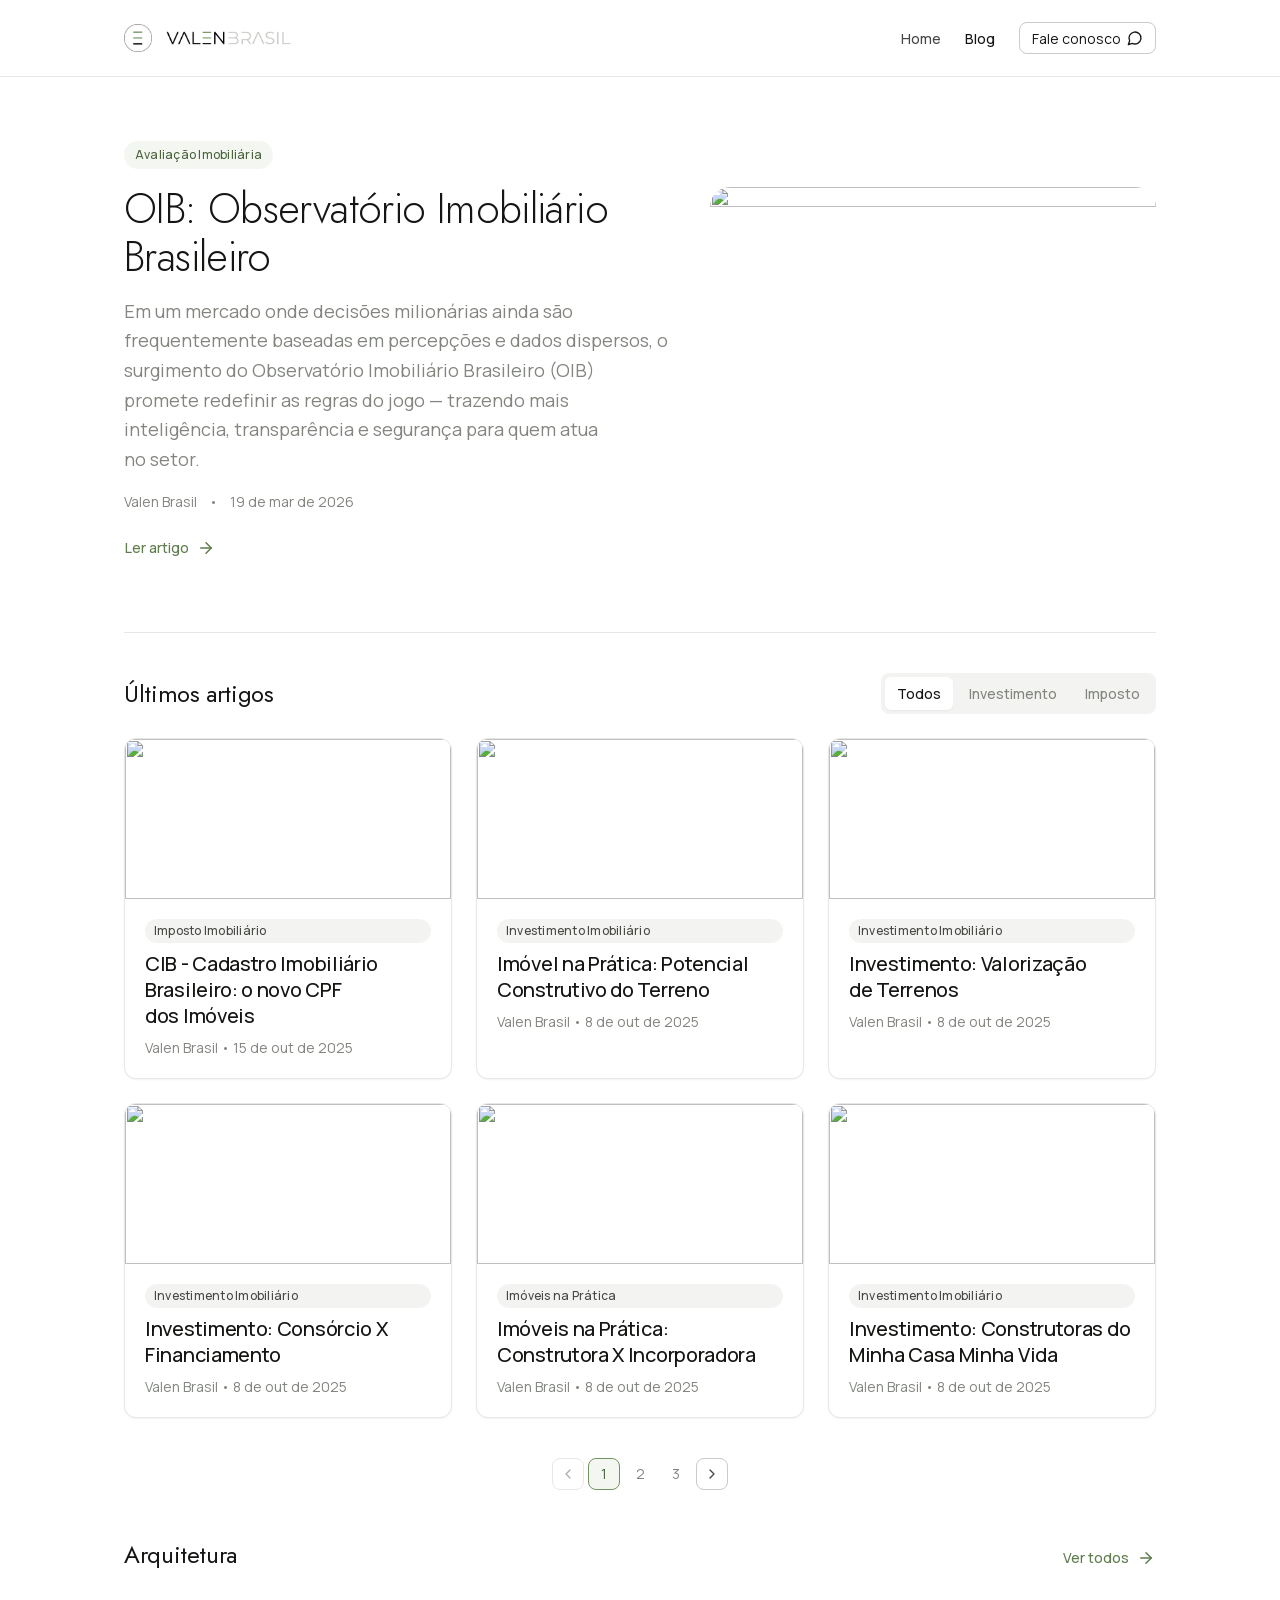
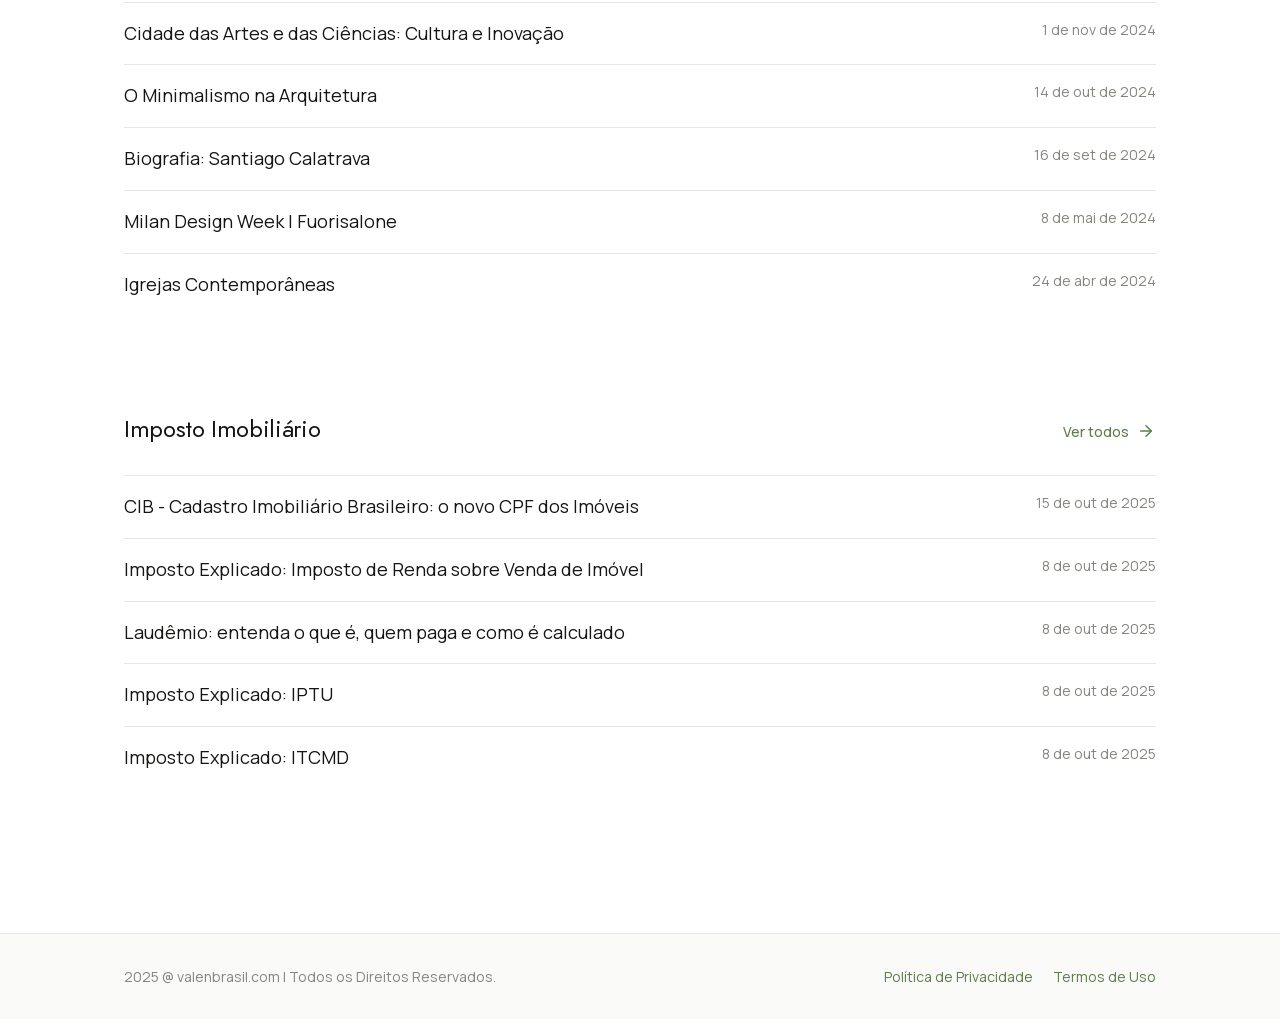
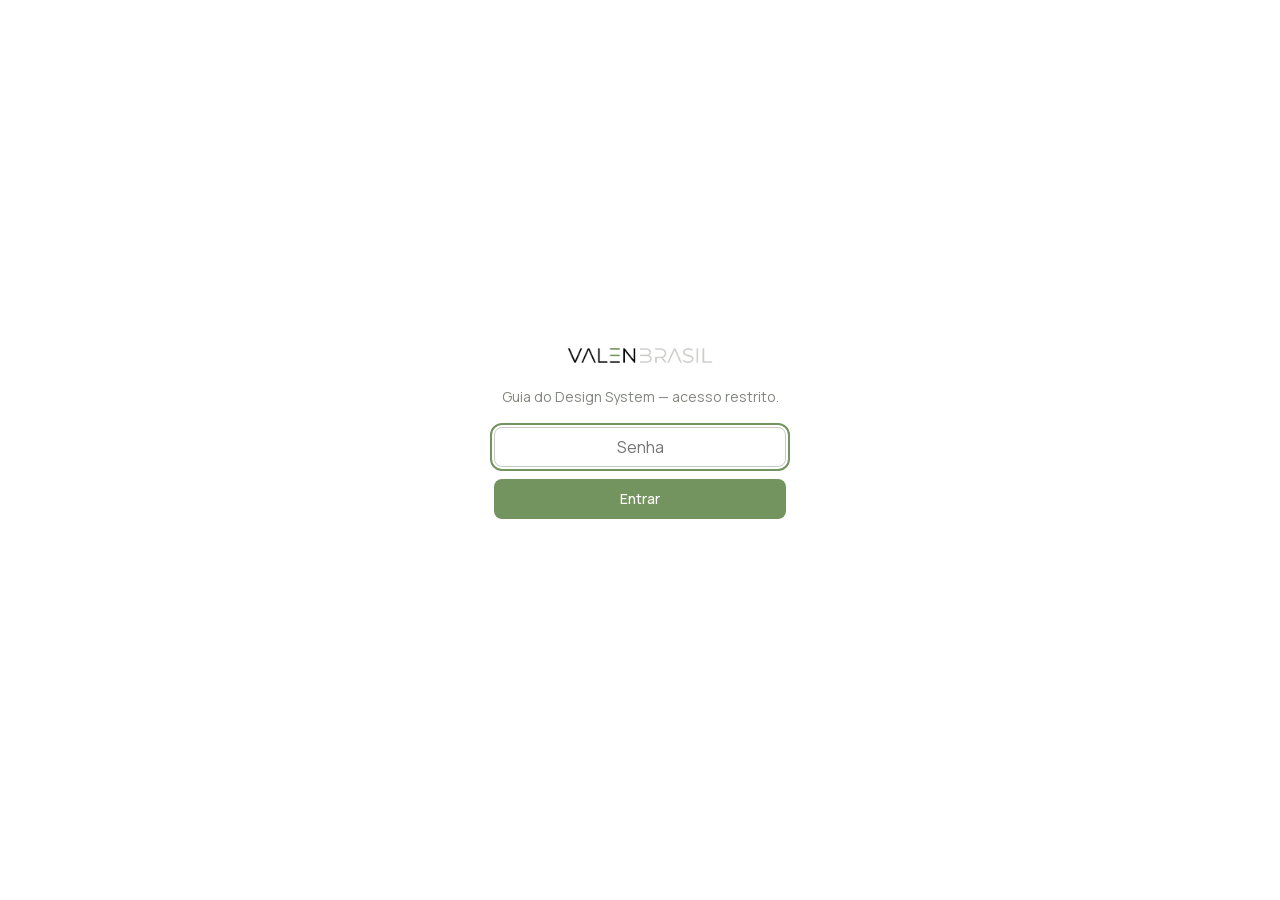
